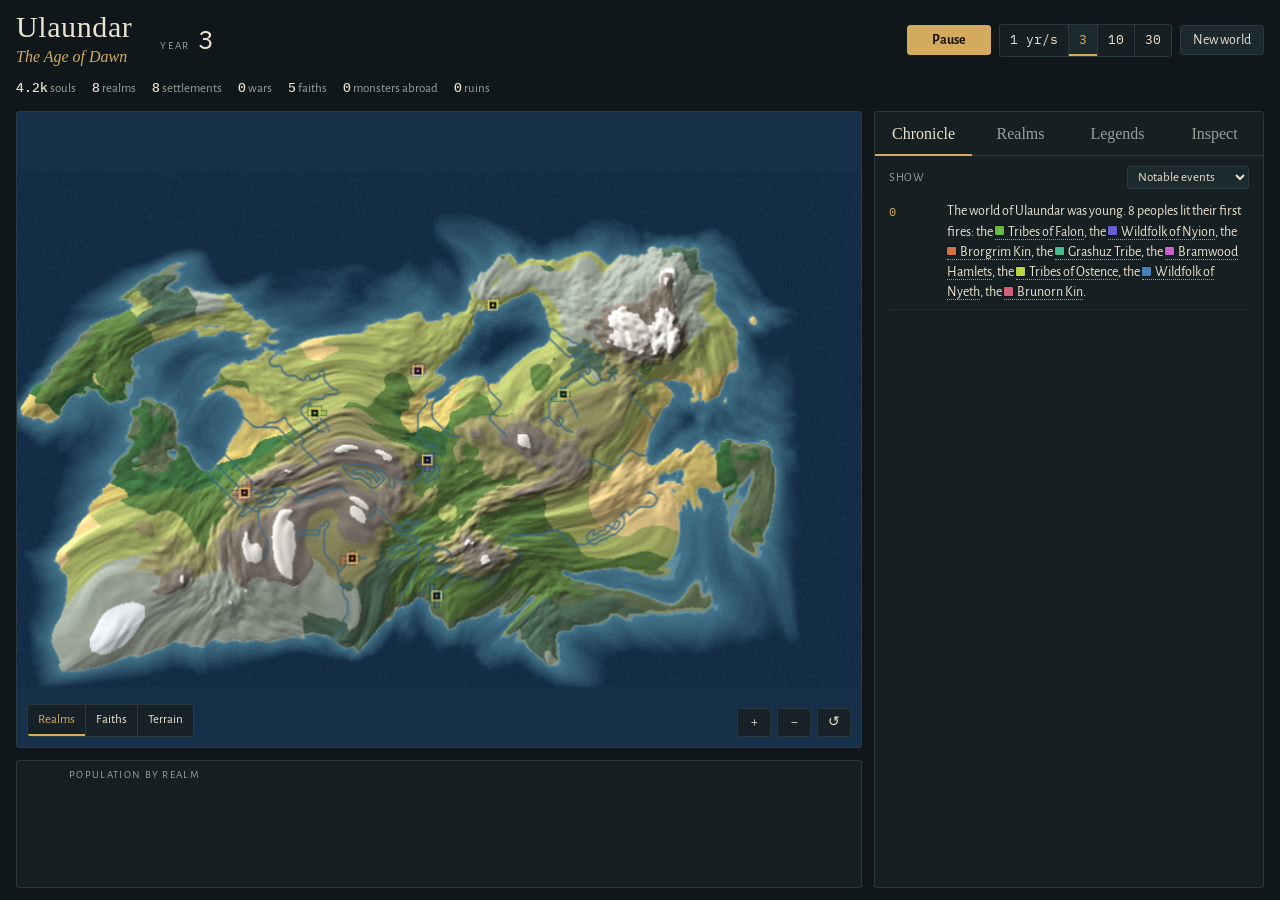
==== index.html @ 4c9cc8ce "Add The Living Atlas: a self-evolving fantasy world simulation Procedural continents with rivers and" ====
<!doctype html>
<html lang="en">
<head>
<meta charset="utf-8">
<meta name="viewport" content="width=device-width, initial-scale=1, viewport-fit=cover">
<style>body{margin:0}img{max-width:100%}</style>
</head>
<body>
<title>The Living Atlas</title>
<meta name="claude:viewport-fit-sides" content="cover">
<link rel="preconnect" href="https://fonts.googleapis.com">
<link rel="preconnect" href="https://fonts.gstatic.com" crossorigin>
<link rel="stylesheet" href="https://fonts.googleapis.com/css2?family=IM+Fell+English+SC&family=IM+Fell+English:ital@1&family=Alegreya+Sans:ital,wght@0,400;0,500;0,700;1,400&family=IBM+Plex+Mono:wght@400;500&display=swap">
<style>
/* Layout: a cartographer's night desk. The map is the table; the chronicle is the ledger beside it. */
:root{
  --bg:#10171a;
  --panel:#162023;
  --panel-2:#1c292d;
  --line:#2a3a3e;
  --fg:#ebe2cf;
  --muted:#93a19b;
  --brass:#d3aa5e;
  --brass-dim:#7d6a45;
  --blood:#d4664c;
  --sea:#17304a;
  --f-display:'IM Fell English SC','Iowan Old Style',Georgia,serif;
  --f-italic:'IM Fell English','Iowan Old Style',Georgia,serif;
  --f-body:'Alegreya Sans','Gill Sans','Trebuchet MS',sans-serif;
  --f-mono:'IBM Plex Mono',ui-monospace,Menlo,Consolas,monospace;
  color-scheme:dark;
}
html,body{height:100%}
body{background:var(--bg);color:var(--fg);font-family:var(--f-body);font-size:15px;line-height:1.45}
*{box-sizing:border-box}
[hidden]{display:none!important}
button,select{font:inherit;color:inherit}
button{cursor:pointer}
:focus-visible{outline:2px solid var(--brass);outline-offset:2px}

.app{height:100%;display:grid;grid-template-rows:auto minmax(0,1fr);gap:12px;
  padding-left:max(16px,env(safe-area-inset-left,0px));padding-right:max(16px,env(safe-area-inset-right,0px));padding-block:12px}

/* ---------- header ---------- */
.bar{display:flex;flex-wrap:wrap;align-items:center;gap:10px 28px}
.brand{display:flex;flex-direction:column;min-width:0}
.brand h1{font-family:var(--f-display);font-weight:400;font-size:30px;line-height:1;margin:0;letter-spacing:.02em;text-wrap:balance}
.era{font-family:var(--f-italic);font-style:italic;color:var(--brass);font-size:16px;margin-top:3px}
.clock{display:flex;align-items:baseline;gap:8px}
.clock .lbl{font-size:11px;letter-spacing:.14em;text-transform:uppercase;color:var(--muted)}
.clock .yr{font-family:var(--f-mono);font-size:26px;font-variant-numeric:tabular-nums;min-width:4.5ch}
.controls{display:flex;flex-wrap:wrap;align-items:center;gap:8px;margin-left:auto}
.btn{background:var(--panel-2);border:1px solid var(--line);border-radius:3px;padding:6px 12px;font-size:14px;line-height:1.2}
.btn:hover{border-color:var(--brass-dim)}
.btn.primary{background:var(--brass);color:#1b1408;border-color:var(--brass);font-weight:700;min-width:84px}
.btn.primary:hover{filter:brightness(1.08)}
.btn.warn{border-color:var(--blood);color:var(--blood)}
.seg{display:inline-flex;border:1px solid var(--line);border-radius:3px;overflow:hidden}
.seg button{background:var(--panel);border:0;border-right:1px solid var(--line);padding:6px 10px;font-family:var(--f-mono);font-size:13px}
.seg button:last-child{border-right:0}
.seg button[aria-pressed="true"]{background:var(--panel-2);color:var(--brass);box-shadow:inset 0 -2px 0 var(--brass)}
.stats{display:flex;flex-wrap:wrap;gap:4px 16px;font-size:13px;color:var(--muted);width:100%}
.stats b{color:var(--fg);font-weight:500;font-family:var(--f-mono);font-size:12.5px}

/* ---------- stage ---------- */
.stage{display:grid;grid-template-columns:minmax(0,1fr) 390px;gap:12px;min-height:0}
.mapcol{display:grid;grid-template-rows:minmax(0,1fr) 128px;gap:12px;min-height:0;min-width:0}
.mapwrap{position:relative;border:1px solid var(--line);border-radius:3px;overflow:hidden;background:var(--sea);min-height:0}
#map{position:absolute;inset:0;width:100%;height:100%;display:block;cursor:grab;touch-action:none}
#map.dragging{cursor:grabbing}
.overlay{position:absolute;display:flex;gap:6px;align-items:center}
.ov-mode{left:10px;bottom:10px}
.ov-zoom{right:10px;bottom:10px}
.ov-zoom .btn{width:34px;padding:5px 0;text-align:center;background:rgba(22,32,35,.88)}
.ov-mode .seg{background:rgba(22,32,35,.88)}
.ov-mode .seg button{font-family:var(--f-body);font-size:13px;background:transparent}
.tip{position:absolute;pointer-events:none;background:rgba(16,23,26,.94);border:1px solid var(--line);border-radius:3px;padding:6px 9px;font-size:13px;max-width:240px;line-height:1.35;z-index:3}
.tip .k{color:var(--muted)}
.loading{position:absolute;inset:0;display:grid;place-items:center;font-family:var(--f-italic);font-style:italic;font-size:20px;color:var(--brass);background:var(--sea)}
.banner{position:absolute;left:50%;top:14px;transform:translateX(-50%);width:min(560px,calc(100% - 28px));background:rgba(16,23,26,.96);border:1px solid var(--brass-dim);border-radius:3px;padding:14px 16px;z-index:4;box-shadow:0 10px 30px rgba(0,0,0,.45)}
.banner h3{margin:0 0 6px;font-family:var(--f-display);font-weight:400;font-size:20px;color:var(--brass)}
.banner ul{margin:6px 0 10px;padding-left:18px;font-size:14px}
.banner li{margin:3px 0}

.chartwrap{position:relative;border:1px solid var(--line);border-radius:3px;background:var(--panel);min-width:0}
#chart{position:absolute;inset:0;width:100%;height:100%;display:block}
.chart-cap{position:absolute;left:52px;top:6px;font-size:11px;letter-spacing:.12em;text-transform:uppercase;color:var(--muted);pointer-events:none}
.chart-tip{position:absolute;top:22px;pointer-events:none;background:rgba(16,23,26,.94);border:1px solid var(--line);padding:5px 8px;font-size:12px;border-radius:3px;white-space:nowrap}

/* ---------- side ---------- */
.side{display:flex;flex-direction:column;min-height:0;min-width:0;border:1px solid var(--line);border-radius:3px;background:var(--panel)}
.tabs{display:flex;border-bottom:1px solid var(--line)}
.tabs button{flex:1;background:none;border:0;padding:10px 6px 9px;font-family:var(--f-display);font-size:16px;color:var(--muted);border-bottom:2px solid transparent;margin-bottom:-1px}
.tabs button[aria-selected="true"]{color:var(--fg);border-bottom-color:var(--brass)}
.tabs button:hover{color:var(--fg)}
.pane{flex:1;overflow:auto;min-height:0;padding:10px 14px 16px}
.pane-head{display:flex;justify-content:space-between;align-items:center;gap:8px;margin-bottom:6px}
.pane-head label{font-size:12px;color:var(--muted);letter-spacing:.06em;text-transform:uppercase}
.pane-head select{background:var(--panel-2);border:1px solid var(--line);border-radius:3px;padding:3px 6px;font-size:13px}

.log{list-style:none;margin:0;padding:0}
.log li{display:grid;grid-template-columns:3.6em minmax(0,1fr);gap:8px;padding:6px 0;border-bottom:1px solid rgba(42,58,62,.6);font-size:14px}
.log li .y{font-family:var(--f-mono);font-size:12px;color:var(--muted);padding-top:2px;font-variant-numeric:tabular-nums}
.log li.i0{color:var(--muted);font-size:13px}
.log li.i2 .t{color:var(--fg)}
.log li.i2 .y{color:var(--brass)}
.log li.i3{display:block;border-bottom:0;padding:14px 0 6px;text-align:center}
.log li.i3 .y{display:block;color:var(--brass);font-size:11px}
.log li.i3 .t{font-family:var(--f-display);font-size:19px;color:var(--brass)}
.log li.fresh{animation:fresh 1.6s ease-out}
@keyframes fresh{from{background:rgba(211,170,94,.16)}to{background:transparent}}
.ref{color:inherit;text-decoration:none;border-bottom:1px dotted var(--muted);cursor:pointer}
.ref:hover{color:var(--brass);border-bottom-color:var(--brass)}
.ref.r::before{content:"";display:inline-block;width:.62em;height:.62em;border-radius:1px;background:var(--c);margin-right:.3em;vertical-align:.04em;box-shadow:0 0 0 1px rgba(0,0,0,.35)}
.ref.b{color:#f08a68}
.hero{font-style:italic;color:var(--brass)}

.realm-row{display:grid;grid-template-columns:12px minmax(0,1fr) auto;gap:10px;align-items:center;padding:8px 6px;border-bottom:1px solid rgba(42,58,62,.6);cursor:pointer;border-radius:2px}
.realm-row:hover{background:var(--panel-2)}
.sw{width:12px;height:12px;border-radius:2px;background:var(--c);box-shadow:0 0 0 1px rgba(0,0,0,.4)}
.realm-row .nm{font-weight:500;overflow:hidden;text-overflow:ellipsis;white-space:nowrap}
.realm-row .sub{font-size:12.5px;color:var(--muted);overflow:hidden;text-overflow:ellipsis;white-space:nowrap}
.realm-row .num{text-align:right;font-family:var(--f-mono);font-size:12.5px;font-variant-numeric:tabular-nums}
.realm-row .num small{display:block;color:var(--muted);font-size:11px}
.chip{display:inline-block;font-size:11px;letter-spacing:.06em;text-transform:uppercase;padding:1px 6px;border-radius:2px;border:1px solid currentColor;margin-left:6px;vertical-align:1px}
.chip.war{color:var(--blood)}
.chip.gold{color:var(--brass)}
details.fallen{margin-top:14px}
details.fallen summary{cursor:pointer;color:var(--muted);font-size:13px;letter-spacing:.06em;text-transform:uppercase;padding:4px 0}
.fallen .realm-row{opacity:.7}

.detail h2{font-family:var(--f-display);font-weight:400;font-size:24px;line-height:1.1;margin:4px 0 2px;text-wrap:balance;display:flex;gap:10px;align-items:center}
.detail h2 .sw{width:16px;height:16px;flex:none}
.detail .kicker{color:var(--muted);font-size:13.5px;margin-bottom:12px}
.detail h4{font-size:11.5px;letter-spacing:.14em;text-transform:uppercase;color:var(--muted);font-weight:500;margin:16px 0 6px}
.kv{display:grid;grid-template-columns:repeat(2,minmax(0,1fr));gap:8px 14px}
.kv div{min-width:0}
.kv .k{font-size:11.5px;color:var(--muted);letter-spacing:.06em;text-transform:uppercase}
.kv .v{font-family:var(--f-mono);font-size:14px;font-variant-numeric:tabular-nums;overflow-wrap:anywhere}
.meter{height:5px;background:var(--panel-2);border-radius:2px;margin-top:4px;overflow:hidden}
.meter i{display:block;height:100%;background:var(--brass)}
.ruler{background:var(--panel-2);border:1px solid var(--line);border-radius:3px;padding:9px 11px;font-size:14px}
.ruler .nm{font-family:var(--f-display);font-size:17px}
.trait{display:inline-block;font-size:12px;padding:0 6px;border:1px solid var(--line);border-radius:2px;margin:4px 4px 0 0;color:var(--muted)}
.mini{list-style:none;margin:0;padding:0;font-size:14px}
.mini li{display:flex;justify-content:space-between;gap:10px;padding:3px 0;border-bottom:1px dashed rgba(42,58,62,.7)}
.mini li span:last-child{font-family:var(--f-mono);font-size:12.5px;color:var(--muted);white-space:nowrap}
.rel{display:inline-block;width:56px;height:6px;background:var(--panel-2);border-radius:2px;position:relative;vertical-align:middle;margin-left:6px}
.rel i{position:absolute;top:0;bottom:0;left:50%}
.empty{color:var(--muted);font-size:14px;padding:16px 4px;line-height:1.5}
.close{float:right;margin-top:6px}

@media (max-width:920px){
  html,body{height:auto}
  .app{height:auto}
  .stage{grid-template-columns:minmax(0,1fr)}
  .mapcol{grid-template-rows:auto 112px}
  .mapwrap{aspect-ratio:180/112;height:auto}
  .side{height:70vh}
  .controls{margin-left:0}
  .brand h1{font-size:25px}
}
@media (prefers-reduced-motion:reduce){.log li.fresh{animation:none}}
</style>

<div class="app">
  <header class="bar">
    <div class="brand">
      <h1 id="worldName">The Living Atlas</h1>
      <div class="era" id="eraName">&nbsp;</div>
    </div>
    <div class="clock"><span class="lbl">Year</span><span class="yr" id="year">0</span></div>
    <div class="controls">
      <button class="btn primary" id="playBtn" type="button">Pause</button>
      <div class="seg" role="group" aria-label="Years per second" id="speedSeg">
        <button type="button" data-s="1" aria-pressed="false">1 yr/s</button>
        <button type="button" data-s="3" aria-pressed="true">3</button>
        <button type="button" data-s="10" aria-pressed="false">10</button>
        <button type="button" data-s="30" aria-pressed="false">30</button>
      </div>
      <button class="btn" id="newBtn" type="button">New world</button>
    </div>
    <div class="stats" id="stats"></div>
  </header>

  <main class="stage">
    <div class="mapcol">
      <section class="mapwrap" id="mapwrap" aria-label="World map">
        <canvas id="map"></canvas>
        <div class="tip" id="tip" hidden></div>
        <div class="overlay ov-mode">
          <div class="seg" role="group" aria-label="Map mode" id="modeSeg">
            <button type="button" data-m="realms" aria-pressed="true">Realms</button>
            <button type="button" data-m="faith" aria-pressed="false">Faiths</button>
            <button type="button" data-m="terrain" aria-pressed="false">Terrain</button>
          </div>
        </div>
        <div class="overlay ov-zoom">
          <button class="btn" type="button" id="zin" aria-label="Zoom in">+</button>
          <button class="btn" type="button" id="zout" aria-label="Zoom out">&minus;</button>
          <button class="btn" type="button" id="zreset" aria-label="Fit map">&#8634;</button>
        </div>
        <div class="banner" id="banner" hidden></div>
        <div class="loading" id="loading">Raising mountains&hellip;</div>
      </section>
      <section class="chartwrap" aria-label="Population by realm over time">
        <canvas id="chart"></canvas>
        <div class="chart-cap">Population by realm</div>
        <div class="chart-tip" id="chartTip" hidden></div>
      </section>
    </div>

    <aside class="side">
      <div class="tabs" role="tablist">
        <button type="button" role="tab" id="tab-chronicle" aria-selected="true" data-tab="chronicle">Chronicle</button>
        <button type="button" role="tab" id="tab-realms" aria-selected="false" data-tab="realms">Realms</button>
        <button type="button" role="tab" id="tab-legends" aria-selected="false" data-tab="legends">Legends</button>
        <button type="button" role="tab" id="tab-inspect" aria-selected="false" data-tab="inspect">Inspect</button>
      </div>
      <div class="pane" id="pane-chronicle" role="tabpanel">
        <div class="pane-head">
          <label for="logFilter">Show</label>
          <select id="logFilter">
            <option value="0">Everything</option>
            <option value="1" selected>Notable events</option>
            <option value="2">Only great events</option>
          </select>
        </div>
        <ul class="log" id="log"></ul>
      </div>
      <div class="pane" id="pane-realms" role="tabpanel" hidden></div>
      <div class="pane" id="pane-legends" role="tabpanel" hidden><ul class="log" id="legends"></ul></div>
      <div class="pane detail" id="pane-inspect" role="tabpanel" hidden></div>
    </aside>
  </main>
</div>

<script>
'use strict';
/* =====================================================================
   THE LIVING ATLAS — a self-running fantasy world
   ===================================================================== */
const W=180,H=110,N=W*H,K=4,PW=W*K,PH=H*K;
const SAVE_KEY='living-atlas-v1';
const $=s=>document.querySelector(s);
const clamp=(v,a,b)=>v<a?a:v>b?b:v;
const lerp=(a,b,t)=>a+(b-a)*t;
const cap1=s=>s.charAt(0).toUpperCase()+s.slice(1).toLowerCase();
const d2=(ax,ay,bx,by)=>{const dx=ax-bx,dy=ay-by;return dx*dx+dy*dy};
function roman(n){const m=[[10,'X'],[9,'IX'],[5,'V'],[4,'IV'],[1,'I']];let s='';for(const[v,r]of m)while(n>=v){s+=r;n-=v}return s}
function fmt(n){n=Math.round(n);if(n>=1e6)return(n/1e6).toFixed(n>=1e7?0:1)+'M';if(n>=1e4)return Math.round(n/1e3)+'k';if(n>=1e3)return(n/1e3).toFixed(1)+'k';return String(n)}
function fmtDead(n){n=Math.round(n);if(n<1000)return n.toLocaleString('en-US');return(Math.round(n/100)*100).toLocaleString('en-US')}
const ORD=['','First','Second','Third','Fourth','Fifth','Sixth','Seventh','Eighth','Ninth','Tenth'];

/* ---------- randomness ---------- */
let S=null, G=null;            // S: saved world state, G: terrain derived from seed
const X={};                     // per-year derived caches (never saved)
function rand(){let a=S.rng=(S.rng+0x6D2B79F5)|0;let t=Math.imul(a^a>>>15,1|a);t=t+Math.imul(t^t>>>7,61|t)^t;return((t^t>>>14)>>>0)/4294967296}
const ri=(a,b)=>a+Math.floor(rand()*(b-a+1));
const pick=a=>a[Math.floor(rand()*a.length)];
const chance=p=>rand()<p;
function wpick(arr,f){let t=0;for(const a of arr)t+=Math.max(0,f(a));if(t<=0)return arr[0];let r=rand()*t;for(const a of arr){r-=Math.max(0,f(a));if(r<=0)return a}return arr[arr.length-1]}
function shuffle(a){for(let i=a.length-1;i>0;i--){const j=Math.floor(rand()*(i+1));[a[i],a[j]]=[a[j],a[i]]}return a}
function mulberry(a){return function(){a|=0;a=a+0x6D2B79F5|0;let t=Math.imul(a^a>>>15,1|a);t=t+Math.imul(t^t>>>7,61|t)^t;return((t^t>>>14)>>>0)/4294967296}}

/* ---------- noise ---------- */
function hash2(x,y,s){let h=(Math.imul(x|0,374761393)+Math.imul(y|0,668265263)+Math.imul(s|0,982451653))|0;h=Math.imul(h^(h>>>13),1274126177);h^=h>>>16;return(h>>>0)/4294967296}
function vnoise(x,y,s){const xi=Math.floor(x),yi=Math.floor(y),xf=x-xi,yf=y-yi;const u=xf*xf*(3-2*xf),v=yf*yf*(3-2*yf);
  const a=hash2(xi,yi,s),b=hash2(xi+1,yi,s),c=hash2(xi,yi+1,s),d=hash2(xi+1,yi+1,s);return a+(b-a)*u+(c-a)*v+(a-b-c+d)*u*v}
function fbm(x,y,s,oct){let sum=0,amp=.5,f=1,norm=0;for(let i=0;i<oct;i++){sum+=amp*vnoise(x*f,y*f,s+i*101);norm+=amp;amp*=.5;f*=2.03}return sum/norm}

/* ---------- biomes ---------- */
const B={DEEP:0,SEA:1,PLAINS:2,FOREST:3,JUNGLE:4,DESERT:5,SAVANNA:6,TUNDRA:7,SNOW:8,SWAMP:9,HILLS:10,MOUNTAIN:11,PEAK:12,TAIGA:13};
const BIOME=[
  {n:'Deep ocean',c:[29,59,85],f:0},{n:'Coastal sea',c:[47,92,120],f:0},
  {n:'Grassland',c:[151,160,92],f:1},{n:'Forest',c:[84,114,60],f:.7},{n:'Jungle',c:[56,100,58],f:.6},
  {n:'Desert',c:[208,182,124],f:.12},{n:'Savanna',c:[182,165,96],f:.6},{n:'Tundra',c:[146,154,142],f:.22},
  {n:'Glacier',c:[226,230,232],f:0},{n:'Marsh',c:[88,104,76],f:.35},{n:'Hills',c:[136,132,90],f:.5},
  {n:'Mountains',c:[120,111,101],f:.18},{n:'High peaks',c:[212,208,202],f:0},{n:'Taiga',c:[74,100,82],f:.38},
];
const isLand=b=>b>1;

/* ---------- peoples ---------- */
//              DEEP SEA PLN FOR JUN DES SAV TUN SNW SWP HIL MTN PEK TAI
const RACES={
  human:   {n:'Human',   pl:'humans',   habit:[0,0,1,.6,.35,.25,.75,.2,0,.3,.6,.15,0,.4],  grow:1,   expand:1,   aggr:.5,  martial:1,   life:1,   weapon:'the sword'},
  elf:     {n:'Elven',   pl:'elves',    habit:[0,0,.45,1,.9,.05,.35,.1,0,.4,.35,.1,0,.7], grow:.72, expand:.8,  aggr:.3,  martial:1.3, life:4,   weapon:'the bow'},
  dwarf:   {n:'Dwarven', pl:'dwarves',  habit:[0,0,.3,.3,.1,.15,.2,.35,.05,.1,1,.9,.2,.4],grow:.82, expand:.7,  aggr:.35, martial:1.4, life:2.2, weapon:'the axe'},
  orc:     {n:'Orcish',  pl:'orcs',     habit:[0,0,.85,.4,.3,.7,.8,.5,.05,.5,.6,.35,0,.4], grow:1.1, expand:1.2, aggr:.85, martial:1.25,life:.85, weapon:'the cleaver'},
  halfling:{n:'Halfling',pl:'halflings',habit:[0,0,1,.55,.2,.1,.5,.15,0,.25,.8,.05,0,.2],  grow:1.15,expand:.9,  aggr:.12, martial:.6,  life:1.3, weapon:'a borrowed sword'},
};
const RK=Object.keys(RACES);
const ENMITY={'elf|orc':-35,'dwarf|orc':-35,'dwarf|elf':-12,'human|orc':-15,'halfling|orc':-20,'halfling|human':10,'dwarf|human':5,'elf|halfling':8};
const NM={
  human:{ps:['Al','Bran','Cor','Dun','Ed','Fal','Gar','Hal','Ost','Mer','Ral','Tor','Wes','Ash','Ber','Card','Lin','Mar','Sel','Ver','Rot','Sten','Kel','Ald','Bel','Hen','Wyn','Thorn','Ead','Grey'],
    pe:['ford','wick','ham','mere','dale','gate','holm','bury','stead','moor','haven','ton','field','crest','bridge','march','wall','cross'],
    ce:['ia','or','and','mark','eth','ara','orn','ence','ain','on'],gm:['ric','win','ald','an','old','ard','mund','bert','hal','os'],gf:['a','wyn','is','elle','ane','ith','ild','ora','enna']},
  elf:{ps:['Ae','Ith','Sil','Cal','Lir','Fae','Ny','El','Thal','Ser','Vael','Ili','Aru','Mel','Syl','Quel','Ora','Tir','Esh','Lua'],
    pe:['thil','wen','ara','lis','dor','las','ien','andel','eth','iel','ora','vyn','rith','sael'],
    ce:['ae','eth','ion','ara','essa','iel','ond'],gm:['ion','as','ir','andil','ael','orin'],gf:['iel','wen','ara','ys','ethe','aine']},
  dwarf:{ps:['Bar','Dur','Grom','Thar','Kor','Brun','Mor','Bal','Dvor','Hald','Rag','Thrum','Ost','Gund','Vorn','Bror','Hurn','Skal','Thor','Drak'],
    pe:['hold','delve','forge','deep','gard','mount','heim','anvil','rock','vault','hall','stone'],
    ce:['ak','um','ar','und','eth','grim','orn'],gm:['in','ak','ur','or','grim','ok','rek','rik','li'],gf:['a','is','hild','ra','dis','una']},
  orc:{ps:['Gor','Ugr','Mak','Zug','Kra','Ruk','Grash','Nar','Ghor','Thok','Vrak','Skar','Brug','Yaz','Durz','Mog','Lug','Rak','Ozz','Krag'],
    pe:['ash','gul','mak','rok','zar','gash','thul','dush','kar','grot','mok'],
    ce:['ash','ul','ak','oth','uz','ar'],gm:['ash','ug','ok','nak','gor','ruk','az','th'],gf:['a','ka','sha','ga','zha']},
  halfling:{ps:['Bram','Pip','Tull','Mer','Nib','Ros','Wil','Hob','Fen','Clov','Tam','Bel','Dob','Lob','Bun','Mil','Pud','Hal','Sam','Tod'],
    pe:['bottom','burrow','hollow','well','by','combe','field','brook','ley','dell','wick','green'],
    ce:['ley','ford','wood','dale','mead'],gm:['o','in','y','bert','ry','ock','wise'],gf:['a','ie','ly','sa','belle','ry']},
};
const GOV={
  human:[['Tribes of {c}','{c} Clans'],['Kingdom of {c}','Principality of {c}','Grand Duchy of {c}','Holy Realm of {c}'],['{c} Empire','Empire of {c}']],
  elf:[['{c} Circle','Wildfolk of {c}'],['Realm of {c}','{c} Concord','High Court of {c}'],['{c} Dominion','Eternal Court of {c}']],
  dwarf:[['Clan {c}','{c} Kin'],['{c} Hold','Mountain Kingdom of {c}','{c} Thanedom'],['Under-Empire of {c}','{c} High Kingdom']],
  orc:[['{c} Warband','{c} Tribe'],['{c} Horde','Khaganate of {c}','{c} Warlordship'],['Great Horde of {c}','{c} Dread Empire']],
  halfling:[['{c} Hamlets','{c} Folk'],['{c} Commonwealth','Free Fields of {c}','{c} Mootland'],['{c} Confederacy','Grand Moot of {c}']],
};
const TITLES={
  human:[['Chieftain','Chieftain'],['King','Queen'],['Emperor','Empress']],
  elf:[['Elder','Elder'],['High Lord','High Lady'],['Eternal Sovereign','Eternal Sovereign']],
  dwarf:[['Clanfather','Clanmother'],['Thane-King','Thane-Queen'],['High King','High Queen']],
  orc:[['Warchief','Warchief'],['Khan','Khatun'],['Overlord','Overlord']],
  halfling:[['Elder','Elder'],['Mayor','Mayor'],['Moot-Speaker','Moot-Speaker']],
};
const TRAITS={Wise:{st:1},Just:{st:1,ag:-.1,rel:4},Cruel:{st:-1,ag:.2,rel:-8},Ambitious:{ag:.25},Brave:{ag:.1},Craven:{ag:-.2},Pious:{pi:1},Scholar:{te:1},Mad:{st:-1.5,ag:.3},Greedy:{st:-.5},Gentle:{ag:-.25,st:.5,rel:6}};
const TRAIT_KEYS=Object.keys(TRAITS);
const TECH=['bronze tools','iron smelting','written law','steel forging','runecraft','the arcane lattice','clockwork engines','aether sails'];
const TECH_AGE=['Bronze','Iron','Law','Steel','Runes','Arcana','Clockwork','Aether'];

/* ---------- names ---------- */
function placeName(race){const n=NM[race];for(let k=0;k<8;k++){const s=cap1(pick(n.ps)+pick(n.pe)).replace(/(.)\1\1/g,'$1$1');if(!X.names||!X.names.has(s)){X.names&&X.names.add(s);return s}}return cap1(pick(n.ps)+pick(n.pe))}
function coreName(race){const n=NM[race];return cap1(pick(n.ps)+pick(n.ce))}
function given(race,f){const n=NM[race];return cap1(pick(n.ps)+pick(f?n.gf:n.gm))}
function worldName(){return pick(['Ae','Thal','Vor','Ery','Os','Mir','Kal','Ula','Ser','Ith','Bra'])+pick(['dora','ethis','anor','yssia','ia','undar','eth','aris','enmoor','oth'])}
const WAR_N=['Crowns','Ashes','the Broken Oath','Thorns','Salt','the Iron Pass','the Red Banner','Ravens','the Severed Hand','Embers','Three Rivers','the Pale Sun','Tears','Lanterns','Bells','the Long Winter','the Burning Bridges','Silver'];
const CAUSES=['a border dispute','a murdered envoy','a stolen relic','an insult to the crown','grazing rights','a broken marriage pact','old grudges','river tolls','a disputed heir','the mountain passes','a raided caravan'];
const F_A=['Burning','Silver','Drowned','Hollow','Eternal','Weeping','Golden','Nameless','Ashen','Starlit','Thousandfold','Iron','Pale','Sleeping','Seventh'];
const F_B=['Eye','Stag','King','Mother','Flame','Tree','Serpent','Moon','Wheel','Crown','Hand','Tide','Lantern','Choir','Gate'];
const F_P=['Church of the {x}','Way of the {x}','Cult of the {x}','Covenant of the {x}','Children of the {x}','Order of the {x}'];
const PL_A=['Grey','Red','Weeping','Crimson','Pale','Laughing','Withering','Blue','Black','Sleeping'];
const PL_B=['Fever','Pox','Cough','Rot','Death','Blight','Sweat','Plague'];
const WON_A=['Glass','Starfall','Golden','Ivory','Ever-Burning','Singing','Endless','Moonlit','Iron','Crystal','Hundred-Bell','Sunken'];
const WON_B=['Spire','Library','Lighthouse','Observatory','Cathedral','Colossus','Arcanum','Bridge','Gardens','Ziggurat','Hall of Ancestors','Amphitheatre'];

/* ---------- terrain ---------- */
function fields(nx,ny,seed){
  const A=W/H,X0=nx*A*2.6,Y0=ny*2.6;
  const wx=(fbm(X0*.8,Y0*.8,seed+11,3)-.5)*1.6,wy=(fbm(X0*.8+9.1,Y0*.8+3.7,seed+17,3)-.5)*1.6;
  let e=fbm(X0+wx,Y0+wy,seed,6);
  const dx=Math.abs(nx-.5)*2,dy=Math.abs(ny-.5)*2,d=Math.max(dx,dy*.95);
  e=e-Math.pow(d,5)*.45+.02*(1-d);
  return [e,fbm(X0*1.3+40,Y0*1.3+11,seed+31,4),fbm(X0*1.1+70,Y0*1.1+5,seed+47,3)];
}
function tempAt(ny,e,tn,G){return(1-Math.abs(ny-.5)*2)*.85+(tn-.5)*.6+.12-Math.max(0,e-G.sea)*1.6}
function biomeOf(e,m,t,G){
  if(e<G.sea)return e<G.sea-.05?B.DEEP:B.SEA;
  if(e>G.peak)return B.PEAK;
  if(e>G.mount)return B.MOUNTAIN;
  if(t<.1)return B.SNOW;
  if(t<.24)return B.TUNDRA;
  if(e>G.hill)return B.HILLS;
  if(t<.38)return m>.45?B.TAIGA:B.TUNDRA;
  if(m<.3)return t>.55?B.DESERT:B.PLAINS;
  if(m>.7&&e<G.sea+.035)return B.SWAMP;
  if(t>.72)return m>.58?B.JUNGLE:B.SAVANNA;
  if(m>.52)return B.FOREST;
  return B.PLAINS;
}
function genTerrain(seed){
  const elev=new Float32Array(N),mo=new Float32Array(N),tn=new Float32Array(N);
  for(let y=0;y<H;y++)for(let x=0;x<W;x++){const f=fields((x+.5)/W,(y+.5)/H,seed),i=y*W+x;elev[i]=f[0];mo[i]=f[1];tn[i]=f[2]}
  const sorted=Float32Array.from(elev).sort();const si=Math.floor(N*.55);
  const land=sorted.subarray(si);
  const g={seed,sea:sorted[si],hill:land[Math.floor(land.length*.72)],mount:land[Math.floor(land.length*.88)],peak:land[Math.floor(land.length*.975)],
    mMin:1,mMax:0,elev,biome:new Uint8Array(N),fert:new Float32Array(N),river:new Uint8Array(N),coast:new Uint8Array(N),best:new Float32Array(N),nearMtn:new Uint8Array(N),land:0,rivers:[]};
  for(let i=0;i<N;i++){if(mo[i]<g.mMin)g.mMin=mo[i];if(mo[i]>g.mMax)g.mMax=mo[i]}
  const nm=m=>clamp((m-g.mMin)/(g.mMax-g.mMin),0,1);
  for(let y=0;y<H;y++)for(let x=0;x<W;x++){const i=y*W+x;g.biome[i]=biomeOf(elev[i],nm(mo[i]),tempAt((y+.5)/H,elev[i],tn[i],g),g)}
  // rivers
  const lr=mulberry(seed^0x2545F491);
  const src=[];for(let i=0;i<N;i++){const b=g.biome[i];if((b===B.HILLS||b===B.MOUNTAIN)&&nm(mo[i])>.42)src.push(i)}
  for(let i=src.length-1;i>0;i--){const j=Math.floor(lr()*(i+1));[src[i],src[j]]=[src[j],src[i]]}
  let landN=0;for(let i=0;i<N;i++)if(isLand(g.biome[i]))landN++;g.land=landN;
  const want=Math.round(landN/320);
  for(const s of src){
    if(g.rivers.length>=want)break;if(g.river[s])continue;
    const path=[s],seen=new Set([s]);let cur=s,ok=false;
    for(let step=0;step<260;step++){
      const cx=cur%W,cy=(cur/W)|0;let best=-1,be=1e9;
      for(let dy=-1;dy<=1;dy++)for(let dx=-1;dx<=1;dx++){if(!dx&&!dy)continue;const x=cx+dx,y=cy+dy;if(x<0||y<0||x>=W||y>=H)continue;const j=y*W+x;if(seen.has(j))continue;const e=elev[j]+(dx&&dy?.002:0);if(e<be){be=e;best=j}}
      if(best<0||be>elev[cur]+.015)break;
      path.push(best);seen.add(best);
      if(!isLand(g.biome[best])||g.river[best]){ok=true;break}
      cur=best;
    }
    if(ok&&path.length>=6){for(const c of path)if(isLand(g.biome[c]))g.river[c]=1;g.rivers.push(path)}
  }
  for(let y=0;y<H;y++)for(let x=0;x<W;x++){const i=y*W+x,b=g.biome[i];if(!isLand(b))continue;
    let co=0,mt=0;for(let dy=-2;dy<=2;dy++)for(let dx=-2;dx<=2;dx++){const xx=x+dx,yy=y+dy;if(xx<0||yy<0||xx>=W||yy>=H)continue;const bb=g.biome[yy*W+xx];if(Math.abs(dx)+Math.abs(dy)===1&&!isLand(bb))co=1;if(bb===B.MOUNTAIN||bb===B.PEAK)mt=1}
    g.coast[i]=co;g.nearMtn[i]=mt;g.fert[i]=BIOME[b].f+(g.river[i]?.35:0)+(co?.15:0);
    let bh=0;for(const r of RK)bh=Math.max(bh,RACES[r].habit[b]);g.best[i]=bh;
  }
  // painted terrain
  const cvs=document.createElement('canvas');cvs.width=PW;cvs.height=PH;const c2=cvs.getContext('2d');
  const img=c2.createImageData(PW,PH),d=img.data,Ep=new Float32Array(PW*PH),Bp=new Uint8Array(PW*PH);
  for(let py=0;py<PH;py++)for(let px=0;px<PW;px++){const ny=(py+.5)/PH,f=fields((px+.5)/PW,ny,seed),i=py*PW+px;Ep[i]=f[0];Bp[i]=biomeOf(f[0],nm(f[1]),tempAt(ny,f[0],f[2],g),g)}
  for(let py=0;py<PH;py++)for(let px=0;px<PW;px++){
    const i=py*PW+px,b=Bp[i],e=Ep[i];let r,gg,bl;
    if(b<=1){const t=clamp((g.sea-e)/.13,0,1);r=lerp(70,20,t);gg=lerp(118,46,t);bl=lerp(140,72,t);if(g.sea-e<.005){r+=26;gg+=26;bl+=22}}
    else{const c=BIOME[b].c;r=c[0];gg=c[1];bl=c[2];
      const en=px>0&&py>0?Ep[i-PW-1]:e;const sh=clamp((e-en)*30,-.38,.38)*(b>=10&&b<=12?1.6:1);const m=1+sh;r*=m;gg*=m;bl*=m;
      if(e-g.sea<.004){r=lerp(r,206,.45);gg=lerp(gg,190,.45);bl=lerp(bl,146,.45)}}
    const gr=(hash2(px,py,seed+7)-.5)*9;
    d[i*4]=clamp(r+gr,0,255);d[i*4+1]=clamp(gg+gr,0,255);d[i*4+2]=clamp(bl+gr,0,255);d[i*4+3]=255;
  }
  c2.putImageData(img,0,0);
  c2.save();c2.scale(K,K);c2.lineCap='round';c2.lineJoin='round';
  for(const p of g.rivers){
    c2.beginPath();const pt=j=>[(j%W)+.5,((j/W)|0)+.5];let [x0,y0]=pt(p[0]);c2.moveTo(x0,y0);
    for(let k=1;k<p.length-1;k++){const[a,b]=pt(p[k]),[c,dd]=pt(p[k+1]);c2.quadraticCurveTo(a,b,(a+c)/2,(b+dd)/2)}
    const[lx,ly]=pt(p[p.length-1]);c2.lineTo(lx,ly);
    c2.strokeStyle='rgba(58,104,134,.95)';c2.lineWidth=.32;c2.stroke();
  }
  c2.restore();
  g.canvas=cvs;
  return g;
}

/* ---------- references for the chronicle ---------- */
const art=n=>n.startsWith('Clan ')?'':'the ';
const rn=r=>art(r.name)+`<a class="ref r" data-ref="r${r.id}" style="--c:${r.color}">${r.name}</a>`;
const rnB=r=>`<a class="ref r" data-ref="r${r.id}" style="--c:${r.color}">${r.name}</a>`;
const rnOld=(r,name)=>art(name)+`<a class="ref r" data-ref="r${r.id}" style="--c:${r.color}">${name}</a>`;
const sn=s=>`<a class="ref s" data-ref="s${s.id}">${s.name}</a>`;
const bn=b=>`<a class="ref b" data-ref="b${b.id}">${b.name}</a>`;
const hn=h=>`<span class="hero">${h.name}${h.ep?' '+h.ep:''}</span>`;
let fresh=[]; const fx=[];
function log(imp,text,refs,x,y){
  if(text.startsWith('the '))text='T'+text.slice(1);
  const e={y:S.year,t:text,i:imp,r:(refs||[]).filter(Boolean)};
  S.log.push(e);if(S.log.length>700)S.log.splice(0,S.log.length-700);
  if(imp>=2){S.legends.push(e);if(S.legends.length>320)S.legends.splice(0,S.legends.length-320)}
  fresh.push(e);
  if(x!=null&&!X.silent)fx.push({x,y,t:performance.now(),c:imp>=2?'#f1c060':'#f4ecd8'});
}

/* ---------- realms, rulers, settlements ---------- */
function realmColor(id){const h=(id*137.508+S.seed%360)%360,s=48+(id*7%3)*8,l=50+(id*11%3)*5;return{css:`hsl(${h.toFixed(1)} ${s}% ${l}%)`,rgb:hsl2rgb(h,s/100,l/100)}}
function hsl2rgb(h,s,l){const k=n=>(n+h/30)%12,a=s*Math.min(l,1-l),f=n=>l-a*Math.max(-1,Math.min(k(n)-3,9-k(n),1));return[Math.round(f(0)*255),Math.round(f(8)*255),Math.round(f(4)*255)]}
function realmName(r){return r.custom||GOV[r.race][r.tier][r.tmpl%GOV[r.race][r.tier].length].replace('{c}',r.core)}
function makeRealm(race,o={}){
  const id=S.realms.length,c=realmColor(id);
  const r={id,race,core:coreName(race),tier:o.tier??0,tmpl:ri(0,9),custom:o.custom||null,color:c.css,rgb:c.rgb,founded:S.year,alive:true,cap:-1,
    dynasty:placeName(race),tech:o.tech??0,stab:60,faith:o.faith??S.raceFaith[race],golden:0,regnal:{},parent:o.parent??null,fell:null,peak:0,ruler:null};
  r.name=realmName(r);r.ruler=newRuler(r);S.realms.push(r);return r;
}
function newRuler(r,o={}){
  const f=o.f??chance(.4),name=o.name||given(r.race,f),n=(r.regnal[name]||0)+1;r.regnal[name]=n;
  const traits=o.traits||[];while(traits.length<(chance(.45)?2:1)){const t=pick(TRAIT_KEYS);if(!traits.includes(t))traits.push(t)}
  return{name,n,f,born:S.year-Math.round(ri(16,36)*RACES[r.race].life),crowned:S.year,traits,dyn:r.dynasty};
}
const title=r=>TITLES[r.race][r.tier][r.ruler.f?1:0];
const rulerStr=(r,ru=r.ruler)=>`${TITLES[r.race][r.tier][ru.f?1:0]} ${ru.name}${ru.n>1?' '+roman(ru.n):''}`;
const hasT=(r,t)=>r.ruler.traits.includes(t);
const kind=p=>p<400?'Hamlet':p<1500?'Village':p<6000?'Town':p<20000?'City':'Great city';
function addSettlement(r,cell,pop){
  const s={id:S.nid++,name:placeName(r.race),x:cell%W,y:(cell/W)|0,cell,realm:r.id,pop,founded:S.year,w:[]};
  S.sets.push(s);S.owner[cell]=r.id;
  for(const[dx,dy]of[[1,0],[-1,0],[0,1],[0,-1]]){const x=s.x+dx,y=s.y+dy;if(x<0||y<0||x>=W||y>=H)continue;const j=y*W+x;if(S.owner[j]<0&&isLand(G.biome[j]))S.owner[j]=r.id}
  return s;
}
const setsOf=id=>X.sets[id]||[];
function agg(){
  const n=S.realms.length,sets=[],pop=new Float64Array(n),at=new Map();
  for(let k=0;k<n;k++)sets.push([]);
  for(const s of S.sets){sets[s.realm].push(s);pop[s.realm]+=s.pop;at.set(s.cell,s)}
  X.sets=sets;X.pop=pop;X.at=at;X.atWar=new Set();for(const w of S.wars){X.atWar.add(w.a);X.atWar.add(w.b)}
}
const bkey=(a,b)=>a<b?a*4096+b:b*4096+a;
const rkey=(a,b)=>a<b?a+'-'+b:b+'-'+a;
function computeBorders(){
  const n=S.realms.length,cells=new Int32Array(n),sx=new Float64Array(n),sy=new Float64Array(n),border=new Map(),free=[],byR=[];
  for(let k=0;k<n;k++)byR.push([]);
  const o=S.owner,bi=G.biome;
  for(let y=0;y<H;y++)for(let x=0;x<W;x++){const i=y*W+x,a=o[i];
    if(a>=0){cells[a]++;sx[a]+=x;sy[a]+=y;byR[a].push(i)}else if(isLand(bi[i])&&G.best[i]>=.5)free.push(i);
    if(x<W-1){const b=o[i+1];if(a!==b&&a>=0&&b>=0){const k=bkey(a,b);border.set(k,(border.get(k)||0)+1)}}
    if(y<H-1){const b=o[i+W];if(a!==b&&a>=0&&b>=0){const k=bkey(a,b);border.set(k,(border.get(k)||0)+1)}}
  }
  X.cells=cells;X.sx=sx;X.sy=sy;X.border=border;X.free=free;X.byR=byR;
}
function power(r){return(X.pop[r.id]||0)/100*RACES[r.race].martial*(1+r.tech*.08)*(.6+r.stab/250)*(hasT(r,'Brave')?1.1:1)}
function aggr(r){let a=RACES[r.race].aggr;for(const t of r.ruler.traits)a+=TRAITS[t].ag||0;return clamp(a,.02,1.2)}
function near(x,y){
  let best=null,bd=1e9;for(const s of S.sets){const d=d2(s.x,s.y,x,y);if(d<bd){bd=d;best=s}}
  if(best&&bd<=100)return`near ${sn(best)}`;
  const v=y<H*.33?'north':y>H*.66?'south':'',h=x<W*.33?'west':x>W*.66?'east':'';
  return v||h?`in the wild ${v&&h?v+'-'+h:v||h}`:'in the wild heartlands';
}
function findWar(a,b){return S.wars.find(w=>(w.a===a&&w.b===b)||(w.a===b&&w.b===a))}

/* =====================================================================
   SIMULATION — one call is one year
   ===================================================================== */
function stepYear(){
  S.year++;
  agg();computeBorders();
  growSettlements();
  expandTerritory();
  if(S.year%4===0)decayTerritory();
  foundSettlements();
  agg();diplomacy();
  warStep();
  agg();rulerStep();upkeep();
  agg();beastStep();heroStep();events();
  spawnPeoples();
  eraCheck();
  if(S.year%5===0)recordHist();
  dirtyPol=true;
}

function growSettlements(){
  for(const s of S.sets){
    const r=S.realms[s.realm],R=RACES[r.race];let lf=0;
    for(let dy=-2;dy<=2;dy++)for(let dx=-2;dx<=2;dx++){const x=s.x+dx,y=s.y+dy;if(x<0||y<0||x>=W||y>=H)continue;const i=y*W+x;if(S.owner[i]===s.realm||S.owner[i]<0)lf+=G.fert[i]}
    lf/=25;
    const cap=(500+lf*15000)*R.grow*(1+r.tech*.07)*(r.cap===s.id?1.45:1)*(r.golden>S.year?1.15:1)+s.w.length*2500;
    let rate=.035*(1-s.pop/cap);if(X.atWar.has(r.id))rate-=.004;
    s.pop=Math.max(25,s.pop*(1+rate+(rand()-.5)*.012));
  }
}
function buildReach(mult){
  const reach=[];for(let k=0;k<S.realms.length;k++)reach.push([]);
  for(const s of S.sets){const R=2.6+Math.sqrt(s.pop)/20;reach[s.realm].push(s.x,s.y,R*R*mult)}
  return reach;
}
function inReach(arr,x,y){for(let k=0;k<arr.length;k+=3)if(d2(arr[k],arr[k+1],x,y)<=arr[k+2])return true;return false}
const DIRS=[[1,0],[-1,0],[0,1],[0,-1]];
function expandTerritory(){
  const reach=buildReach(1),claims=[],o=S.owner;
  for(let y=0;y<H;y++)for(let x=0;x<W;x++){const i=y*W+x;if(o[i]>=0||!isLand(G.biome[i]))continue;
    const st=(rand()*4)|0;let own=-1;
    for(let k=0;k<4;k++){const[dx,dy]=DIRS[(st+k)&3],xx=x+dx,yy=y+dy;if(xx<0||yy<0||xx>=W||yy>=H)continue;const q=o[yy*W+xx];if(q>=0){own=q;break}}
    if(own<0)continue;const r=S.realms[own];
    if(!inReach(reach[own],x,y))continue;
    if(chance(.13*RACES[r.race].habit[G.biome[i]]*RACES[r.race].expand))claims.push(i,own);
  }
  for(let k=0;k<claims.length;k+=2)o[claims[k]]=claims[k+1];
}
function decayTerritory(){
  const reach=buildReach(1.8),o=S.owner;
  for(let i=0;i<N;i++){const a=o[i];if(a<0)continue;if(!S.realms[a].alive){o[i]=-1;continue}
    if(!inReach(reach[a],i%W,(i/W)|0)&&chance(.35))o[i]=-1}
}
function tooClose(x,y,m){const m2=m*m;for(const s of S.sets)if(d2(s.x,s.y,x,y)<m2)return true;return false}
function foundSettlements(){
  for(const r of S.realms){if(!r.alive)continue;
    const ss=setsOf(r.id);if(!ss.length)continue;
    const avg=X.pop[r.id]/ss.length;const p=clamp((avg-700)/5000,0,.35)*RACES[r.race].expand;
    if(!chance(p))continue;
    const cells=X.byR[r.id];if(!cells||!cells.length)continue;
    let best=-1,bs=0;
    for(let t=0;t<24;t++){const c=cells[(rand()*cells.length)|0];const x=c%W+ri(-3,3),y=((c/W)|0)+ri(-3,3);if(x<0||y<0||x>=W||y>=H)continue;
      const i=y*W+x;if(!isLand(G.biome[i]))continue;if(S.owner[i]!==r.id&&S.owner[i]!==-1)continue;
      const h=RACES[r.race].habit[G.biome[i]];if(h<.25)continue;if(tooClose(x,y,4))continue;
      const sc=G.fert[i]*h+rand()*.15;if(sc>bs){bs=sc;best=i}}
    if(best<0)continue;
    const src=ss.reduce((a,b)=>b.pop>a.pop?b:a);const moved=Math.min(src.pop*.15,ri(150,400));src.pop-=moved;
    const ns=addSettlement(r,best,moved);
    log(0,`Settlers from ${sn(src)} founded ${sn(ns)}.`,['r'+r.id,'s'+ns.id,'s'+src.id],ns.x,ns.y);
  }
}

/* ---------- diplomacy & war ---------- */
function traitRel(r){let v=0;for(const t of r.ruler.traits)v+=TRAITS[t].rel||0;if(hasT(r,'Mad'))v+=(rand()-.5)*20;return v}
function allyCount(id){let n=0;for(const k in S.allies){const[a,b]=k.split('-').map(Number);if(a===id||b===id)n++}return n}
function diplomacy(){
  for(const[k,bc]of X.border){
    const a=Math.floor(k/4096),b=k%4096,A=S.realms[a],B2=S.realms[b];if(!A.alive||!B2.alive)continue;
    const key=rkey(a,b);let rel=S.rel[key]??0;
    const target=(A.race===B2.race?15:0)+(ENMITY[A.race+'|'+B2.race]??ENMITY[B2.race+'|'+A.race]??0)+(A.faith===B2.faith?20:-12)-Math.min(30,bc*.25)+(S.allies[key]?25:0)+traitRel(A)+traitRel(B2);
    rel=clamp(rel+(target-rel)*.06+(rand()-.5)*10,-100,100);S.rel[key]=rel;
    if(findWar(a,b)||(S.truce[key]||0)>S.year)continue;
    if(!S.allies[key]&&rel>50&&chance(.025)&&allyCount(a)<3&&allyCount(b)<3){
      S.allies[key]=S.year;log(1,`${rn(A)} and ${rn(B2)} swore an alliance.`,['r'+a,'r'+b]);
    }else if(S.allies[key]&&rel<5){
      delete S.allies[key];log(1,`The alliance between ${rn(A)} and ${rn(B2)} collapsed in mutual suspicion.`,['r'+a,'r'+b]);
    }else if(!S.allies[key]&&rel<-25){
      const pa=power(A),pb=power(B2);const atkA=aggr(A)*pa>=aggr(B2)*pb;
      const att=atkA?A:B2,def=atkA?B2:A,ratio=clamp((atkA?pa:pb)/((atkA?pb:pa)+1),.3,3);
      if(chance((.006+(-rel-25)*.0009)*aggr(att)*ratio))declareWar(att,def);
    }
  }
}
function warName(att,def){
  let base=chance(.5)?`The War of ${pick(WAR_N)}`:`The ${att.core}–${def.core} War`;
  const c=S.wn[base]=(S.wn[base]||0)+1;
  if(c>1)base=base.replace('The ',`The ${ORD[c]||c+'th'} `);
  return base;
}
function declareWar(att,def,name,cause){
  const key=rkey(att.id,def.id);delete S.allies[key];
  cause=cause||(att.faith!==def.faith&&hasT(att,'Pious')?'heresy, proclaiming a holy war':pick(CAUSES));
  name=name||warName(att,def);
  S.wars.push({id:S.nid++,a:att.id,b:def.id,start:S.year,name,score:0});
  const big=setsOf(att.id).length>=3&&setsOf(def.id).length>=3;
  log(big?2:1,`${rn(att)} declared war on ${rn(def)} over ${cause}. So began ${name}.`,['r'+att.id,'r'+def.id]);
  for(const k in S.allies){const[a,b]=k.split('-').map(Number);if(a!==def.id&&b!==def.id)continue;const o=a===def.id?b:a;const O=S.realms[o];
    if(o===att.id||!O.alive||findWar(o,att.id)||!chance(.65))continue;
    S.wars.push({id:S.nid++,a:o,b:att.id,start:S.year,name,score:0});
    log(1,`${rn(O)} honoured its oath to ${rn(def)} and marched against ${rn(att)}.`,['r'+o,'r'+att.id,'r'+def.id]);
  }
}
function warStep(){
  for(const w of S.wars.slice()){
    if(!S.wars.includes(w))continue;
    const A=S.realms[w.a],B2=S.realms[w.b];if(!A.alive||!B2.alive){S.wars.splice(S.wars.indexOf(w),1);continue}
    const bc=X.border.get(bkey(w.a,w.b))||0,dur=S.year-w.start;
    if(bc>0){
      const pa=power(A)*(.5+rand()),pb=power(B2)*1.1*(.5+rand());
      const Wn=pa>pb?A:B2,L=pa>pb?B2:A,ratio=Math.max(pa,pb)/Math.max(1,Math.min(pa,pb));
      const took=flipCells(Wn,L,Math.floor(Math.min(28,(ratio-1)*7+rand()*4)));
      w.score+=(Wn===A?1:-1)*took;
      if(L.alive&&ratio>1.4&&chance(.3))siege(Wn,L);
      for(const s of S.sets){if(s.realm===L.id)s.pop*=.985;else if(s.realm===Wn.id)s.pop*=.993}
      if(L.alive&&chance(.3))battle(w,Wn,L);
    }
    if(!S.wars.includes(w))continue;
    if(chance(.025+dur*.006+(bc===0?.25:0)+(Math.abs(w.score)>60?.08:0)))makePeace(w);
  }
}
function flipCells(Wn,L,n){
  if(n<=0)return 0;const cand=[],o=S.owner;
  for(const i of X.byR[L.id]||[]){if(o[i]!==L.id)continue;const x=i%W,y=(i/W)|0;
    for(const[dx,dy]of DIRS){const xx=x+dx,yy=y+dy;if(xx<0||yy<0||xx>=W||yy>=H)continue;if(o[yy*W+xx]===Wn.id){cand.push(i);break}}}
  shuffle(cand);let took=0;
  for(const i of cand){if(took>=n||!L.alive)break;
    const s=X.at.get(i);
    if(s&&!s.dead&&s.realm===L.id){if(chance(.35))captureSettlement(s,Wn,L);else continue}
    else o[i]=Wn.id;
    took++;
  }
  return took;
}
function siege(Wn,L){
  const ss=S.sets.filter(s=>s.realm===L.id);let best=null,bd=1e9;
  for(const s of ss){for(let dy=-3;dy<=3;dy++)for(let dx=-3;dx<=3;dx++){const x=s.x+dx,y=s.y+dy;if(x<0||y<0||x>=W||y>=H)continue;if(S.owner[y*W+x]===Wn.id){const d=dx*dx+dy*dy;if(d<bd){bd=d;best=s}}}}
  if(best)captureSettlement(best,Wn,L,true);
}
function captureSettlement(s,Wn,L,siege){
  const wasCap=L.cap===s.id;
  const razeP=(Wn.race==='orc'?.3:.06)+(hasT(Wn,'Cruel')?.2:0);
  if(chance(razeP)){destroySettlement(s,`was put to the torch by ${rn(Wn)}`,[`r${Wn.id}`,`r${L.id}`]);}
  else{
    s.realm=Wn.id;s.pop*=.82;S.owner[s.cell]=Wn.id;
    for(let dy=-2;dy<=2;dy++)for(let dx=-2;dx<=2;dx++){const x=s.x+dx,y=s.y+dy;if(x<0||y<0||x>=W||y>=H)continue;const j=y*W+x;if(S.owner[j]===L.id&&!X.at.get(j))S.owner[j]=Wn.id}
    const imp=wasCap||s.pop>6000?2:1;
    log(imp,wasCap?`${sn(s)}, seat of ${rn(L)}, fell to ${rn(Wn)}${siege?' after a long siege':''}.`:`${rn(Wn)} ${siege?'besieged and took':'captured'} ${sn(s)} from ${rn(L)}.`,['r'+Wn.id,'r'+L.id,'s'+s.id],s.x,s.y);
  }
  if(wasCap)relocateCapital(L);
  if(!S.sets.some(t=>t.realm===L.id))killRealm(L,Wn);
}
function destroySettlement(s,how,refs){
  const i=S.sets.indexOf(s);if(i<0)return;S.sets.splice(i,1);s.dead=true;
  S.ruins.push({id:S.nid++,sid:s.id,name:s.name,x:s.x,y:s.y,year:S.year,founded:s.founded,w:s.w.map(w=>w.n),peak:Math.round(s.pop)});
  if(S.ruins.length>140)S.ruins.shift();
  log(s.pop>5000?2:1,`${sn(s)} ${how}. Only ruins remain.`,['s'+s.id,'r'+s.realm,...(refs||[])],s.x,s.y);
  const r=S.realms[s.realm];
  if(r.cap===s.id)relocateCapital(r);
  if(r.alive&&!S.sets.some(t=>t.realm===r.id))killRealm(r,null);
}
function relocateCapital(r){
  const ss=S.sets.filter(s=>s.realm===r.id);if(!ss.length){r.cap=-1;return}
  const c=ss.reduce((a,b)=>b.pop>a.pop?b:a);r.cap=c.id;r.stab=Math.max(0,r.stab-15);
  log(1,`${rn(r)} moved its seat to ${sn(c)}.`,['r'+r.id,'s'+c.id]);
}
function killRealm(r,by){
  if(!r.alive)return;r.alive=false;r.fell=S.year;
  for(let i=0;i<N;i++)if(S.owner[i]===r.id)S.owner[i]=-1;
  S.wars=S.wars.filter(w=>w.a!==r.id&&w.b!==r.id);
  for(const k of Object.keys(S.allies)){const[a,b]=k.split('-').map(Number);if(a===r.id||b===r.id)delete S.allies[k]}
  for(const k of Object.keys(S.rel)){const[a,b]=k.split('-').map(Number);if(a===r.id||b===r.id)delete S.rel[k]}
  const age=S.year-r.founded;
  log(age>40||r.tier>0?2:1,`${rn(r)} fell${by?' to '+rn(by):''}, ${age} years after its founding.`,['r'+r.id,by&&'r'+by.id]);
}
function makePeace(w){
  S.wars.splice(S.wars.indexOf(w),1);
  const key=rkey(w.a,w.b);S.truce[key]=S.year+ri(15,30);S.rel[key]=Math.max(S.rel[key]||0,-15);
  const A=S.realms[w.a],B2=S.realms[w.b],dur=S.year-w.start;
  const res=Math.abs(w.score)<10?'neither side could claim victory':`${rn(w.score>0?A:B2)} prevailed and kept the lands it had taken`;
  log(dur>=6||Math.abs(w.score)>40?2:1,`${w.name} ended after ${dur} year${dur===1?'':'s'}; ${res}.`,['r'+w.a,'r'+w.b]);
}
function battle(w,Wn,L){
  const wc=S.sets.find(s=>s.id===Wn.cap)||setsOf(Wn.id)[0];if(!wc)return;
  const ls=S.sets.filter(s=>s.realm===L.id);if(!ls.length)return;
  const s=ls.reduce((a,b)=>d2(b.x,b.y,wc.x,wc.y)<d2(a.x,a.y,wc.x,wc.y)?b:a);
  const place=`${s.name} ${pick(['Fields','Ford','Hill','Gate','Bridge','Marsh','Heights','Crossing'])}`;
  const dead=Math.min(X.pop[Wn.id]||0,X.pop[L.id]||0)*.012*(.5+rand());
  const h=S.heroes.find(h=>h.alive&&h.realm===Wn.id);
  let lead='';if(h&&chance(.35)){h.deeds++;lead=`, led by ${hn(h)},`}
  log(1,`At the Battle of ${place}, ${rn(Wn)}${lead} routed the host of ${rn(L)}. ${fmtDead(dead)} fell.`,['r'+Wn.id,'r'+L.id,'s'+s.id],s.x,s.y);
}

/* ---------- rulers & realm upkeep ---------- */
function deathCause(age,war){
  if(war&&chance(.4))return pick(['fell in battle','was slain leading a charge','died of wounds taken in the war']);
  if(age<38)return pick(['died of a sudden fever','was thrown from a horse','was poisoned at a feast','drowned crossing a river','died in a hunting accident']);
  return pick(['died in old age','died peacefully','died after a long illness','passed away, old and grey']);
}
function rulerStep(){
  for(const r of S.realms){if(!r.alive)continue;
    const ru=r.ruler,age=(S.year-ru.born)/RACES[r.race].life,war=X.atWar.has(r.id);
    const p=.006+(age>40?(age-40)*.0065:0)+(war?.008:0)+(hasT(r,'Mad')?.01:0);
    if(chance(p))succession(r,deathCause(age,war));
  }
}
function succession(r,cause){
  const old=r.ruler,reign=S.year-old.crowned,oldStr=rulerStr(r),ss=setsOf(r.id).length;
  const hero=S.heroes.find(h=>h.alive&&h.realm===r.id&&h.ep);
  let txt;
  if(hero&&chance(.4)){
    r.dynasty=placeName(r.race);r.ruler=newRuler(r,{name:hero.name,f:hero.f});r.ruler.born=hero.born;hero.alive=false;hero.crowned=S.year;
    txt=`The people raised the hero ${hn(hero)} to the throne as ${rulerStr(r)}, founding House ${r.dynasty}.`;
  }else if(chance(.1)){
    r.dynasty=placeName(r.race);r.ruler=newRuler(r);r.stab-=10;
    txt=`In the confusion, ${rulerStr(r)} of House ${r.dynasty} seized power.`;
  }else{
    r.ruler=newRuler(r);txt=`${rulerStr(r)} succeeded.`;
  }
  log(ss>=8||r.tier===2?1:0,`${oldStr} of ${rn(r)} ${cause} after ${reign} year${reign===1?'':'s'} of rule. ${txt}`,['r'+r.id]);
  if(ss>=8&&chance(.05+(55-r.stab)/250))civilWar(r,'succession');
}
function upkeep(){
  for(const r of S.realms){if(!r.alive)continue;
    const ss=setsOf(r.id),pop=X.pop[r.id]||0;
    let st=0;for(const t of r.ruler.traits)st+=TRAITS[t].st||0;
    const target=60+st*8-Math.max(0,ss.length-8)*1.5-(X.atWar.has(r.id)?10:0)+(r.golden>S.year?15:0);
    r.stab=clamp(r.stab+(target-r.stab)*.05+(rand()-.5)*3,0,100);
    if(r.tech<TECH.length-1&&chance(.002+Math.min(.02,pop/2e6)+(hasT(r,'Scholar')?.006:0))){
      r.tech++;log(ss.length>=2?1:0,`Scholars of ${rn(r)} mastered ${TECH[r.tech]}.`,['r'+r.id]);
    }
    if(r.tier===0&&ss.length>=3&&pop>=5000){
      const old=r.name;r.tier=1;r.custom=null;r.name=realmName(r);
      log(2,`${rnOld(r,old)} united under ${rulerStr(r)} as ${rn(r)}.`,['r'+r.id]);
    }else if(r.tier===1&&ss.length>=14&&pop>=120000&&chance(.03)){
      const old=r.name;r.tier=2;r.name=realmName(r);
      log(2,`${rulerStr(r)} was crowned in ${sn(S.sets.find(s=>s.id===r.cap)||ss[0])}, and ${rnOld(r,old)} became ${rn(r)}.`,['r'+r.id]);
    }else if(r.tier===2&&ss.length<5){
      const old=r.name;r.tier=1;r.name=realmName(r);
      log(2,`Shrunk to a handful of holdings, ${rnOld(r,old)} was an empire no more. It endured as ${rn(r)}.`,['r'+r.id]);
    }
    if(r.golden<S.year&&r.stab>78&&ss.length>=3&&chance(.012)){
      r.golden=S.year+ri(20,50);log(2,`A golden age dawned in ${rn(r)} under ${rulerStr(r)}.`,['r'+r.id]);
    }
    if(ss.length>=7&&r.stab<20&&chance(.05))civilWar(r,'revolt');
    if(pop>r.peak)r.peak=pop;
  }
}
function civilWar(r,why){
  const ss=S.sets.filter(s=>s.realm===r.id);const cap=ss.find(s=>s.id===r.cap)||ss[0];if(!cap)return;
  const cands=ss.filter(s=>s!==cap);if(cands.length<2)return;
  const seed=cands.reduce((a,b)=>d2(b.x,b.y,cap.x,cap.y)*Math.sqrt(b.pop)>d2(a.x,a.y,cap.x,cap.y)*Math.sqrt(a.pop)?b:a);
  const moved=cands.filter(s=>d2(s.x,s.y,seed.x,seed.y)<d2(s.x,s.y,cap.x,cap.y));
  const nr=makeRealm(r.race,{parent:r.id,faith:r.faith,tech:r.tech,tier:moved.length>=3?1:0,custom:moved.length<3?`Free City of ${seed.name}`:null});
  for(const s of moved)s.realm=nr.id;nr.cap=seed.id;
  const all=ss;
  for(let i=0;i<N;i++){if(S.owner[i]!==r.id)continue;const x=i%W,y=(i/W)|0;let bs=null,bd=1e9;for(const s of all){const d=d2(s.x,s.y,x,y);if(d<bd){bd=d;bs=s}}if(bs)S.owner[i]=bs.realm}
  const name=why==='succession'?`The War of the ${r.core} Succession`:`The ${seed.name} Rebellion`;
  log(2,why==='succession'?`A succession crisis tore ${rn(r)} apart. ${sn(seed)} and ${moved.length-1} other holding${moved.length===2?'':'s'} rose as ${rn(nr)}.`
    :`Revolt! Weary of ${rulerStr(r)}, ${sn(seed)} and ${moved.length-1} other holding${moved.length===2?'':'s'} broke from ${rn(r)} as ${rn(nr)}.`,['r'+r.id,'r'+nr.id,'s'+seed.id],seed.x,seed.y);
  S.wars.push({id:S.nid++,a:nr.id,b:r.id,start:S.year,name,score:0});
  r.stab=Math.min(100,r.stab+20);nr.stab=55;
}

/* ---------- monsters & heroes ---------- */
function spawnBeast(){
  const roll=rand();let kind,cell=-1,name,ruin=null;
  if(roll<.25&&S.ruins.length){kind='lich';ruin=pick(S.ruins);cell=ruin.y*W+ruin.x}
  else{kind=roll<.72?'dragon':'giant';const want=kind==='dragon'?[B.MOUNTAIN,B.PEAK]:[B.HILLS,B.MOUNTAIN];
    for(let t=0;t<300;t++){const i=(rand()*N)|0;if(want.includes(G.biome[i])){cell=i;break}}}
  if(cell<0)return;
  const x=cell%W,y=(cell/W)|0;
  if(kind==='dragon')name=cap1(pick(['Vor','Ska','Ith','Zar','Mal','Kry','Aur','Thra','Neth','Ghal','Oro','Syx'])+pick(['athax','iss','omir','yrex','ugor','andrax','esh','ion','abrax','emoth']))+' the '+pick(['Ashen','Red','Pale','Devourer','Undying','Gilded','Black','Stormborn','Old','Hungering']);
  else if(kind==='giant')name=given('orc',false)+' the '+pick(['Stone-Giant','Frost-Giant','Hill-King','Cyclops','Mountain-Shaker']);
  else name=`Lich ${given('human',chance(.4))} of ${ruin.name}`;
  const b={id:S.nid++,kind,name,x,y,born:S.year,life:kind==='dragon'?ri(300,800):kind==='giant'?ri(60,180):ri(150,600),power:kind==='dragon'?ri(8,12):kind==='lich'?ri(6,10):ri(4,7),alive:true,kills:0};
  S.beasts.push(b);if(S.beasts.length>40)S.beasts.splice(0,S.beasts.findIndex(q=>!q.alive)+1||1);
  const msg=kind==='dragon'?`${bn(b)} awoke in the mountains ${near(x,y)}.`:kind==='giant'?`${bn(b)} came down from the high country ${near(x,y)}.`:`In the ruins of ${ruin.name}, ${bn(b)} rose from the grave.`;
  log(2,msg,['b'+b.id],x,y);
}
function beastStep(){
  const alive=S.beasts.filter(b=>b.alive);
  if(alive.length<3&&S.year>30&&chance(.012))spawnBeast();
  for(const b of alive){
    if(S.year-b.born>b.life){b.alive=false;log(1,b.kind==='lich'?`The unlife of ${bn(b)} guttered out at last.`:`${bn(b)} was never seen again. Some say it sleeps still.`,['b'+b.id]);continue}
    if(chance(.3)){
      const t=S.sets.filter(s=>d2(s.x,s.y,b.x,b.y)<256);if(!t.length)continue;
      const s=wpick(t,s=>Math.sqrt(s.pop)/(1+Math.sqrt(d2(s.x,s.y,b.x,b.y))));
      const loss=s.pop*(.05+rand()*.25);b.kills+=loss;
      if(s.pop<450||chance(.05)){destroySettlement(s,b.kind==='dragon'?`was burned to ash by ${bn(b)}`:b.kind==='lich'?`was emptied by the dead servants of ${bn(b)}`:`was crushed to rubble by ${bn(b)}`,['b'+b.id]);}
      else{s.pop-=loss;log(1,`${bn(b)} fell upon ${sn(s)}. ${fmtDead(loss)} perished.`,['b'+b.id,'s'+s.id,'r'+s.realm],s.x,s.y)}
    }
    if(b.kind!=='lich'&&chance(.03)){for(let t=0;t<60;t++){const x=clamp(b.x+ri(-15,15),0,W-1),y=clamp(b.y+ri(-15,15),0,H-1);const bb=G.biome[y*W+x];if(bb===B.MOUNTAIN||bb===B.PEAK||bb===B.HILLS){b.x=x;b.y=y;break}}}
  }
}
const EPITHET={dragon:'Dragonsbane',lich:'the Lightbringer',giant:'Giantfeller'};
function heroStep(){
  const beasts=S.beasts.filter(b=>b.alive),heroes=S.heroes.filter(h=>h.alive);
  if(heroes.length<6&&S.sets.length&&chance(.012+beasts.length*.025)){
    const s=beasts.length?wpick(S.sets,s=>1/(1+Math.min(...beasts.map(b=>d2(s.x,s.y,b.x,b.y))))):pick(S.sets);
    const r=S.realms[s.realm],f=chance(.4);
    const h={id:S.nid++,name:given(r.race,f),f,race:r.race,realm:r.id,home:s.name,born:S.year-ri(16,24),alive:true,ep:null,deeds:0};
    S.heroes.push(h);if(S.heroes.length>60)S.heroes.splice(0,S.heroes.findIndex(q=>!q.alive)+1||1);
    log(1,`${hn(h)} of ${sn(s)} took up ${RACES[r.race].weapon}${beasts.length?', swearing to rid the land of monsters':''}.`,['s'+s.id,'r'+r.id],s.x,s.y);
  }
  for(const h of S.heroes){if(!h.alive)continue;
    const age=(S.year-h.born)/RACES[h.race].life;
    if(age>55+rand()*25&&chance(.15)){h.alive=false;if(h.ep||h.deeds>2)log(1,`${hn(h)} died, and was mourned across ${S.realms[h.realm].alive?rn(S.realms[h.realm]):'the land'}.`,['r'+h.realm]);continue}
    const home=S.sets.find(s=>s.name===h.home);const hx=home?home.x:W/2,hy=home?home.y:H/2;
    const live=S.beasts.filter(b=>b.alive);if(!live.length||!chance(.2))continue;
    const b=live.reduce((a,c)=>d2(c.x,c.y,hx,hy)<d2(a.x,a.y,hx,hy)?c:a);if(d2(b.x,b.y,hx,hy)>1225)continue;
    if(chance(clamp(.3+h.deeds*.06-b.power*.012,.08,.7))){
      b.alive=false;b.slain=S.year;h.ep=h.ep||EPITHET[b.kind];h.deeds+=3;
      const R=S.realms[h.realm];if(R.alive)R.stab=Math.min(100,R.stab+12);
      log(2,`${hn(h)} slew ${bn(b)}, ending ${S.year-b.born} years of terror.`,['b'+b.id,'r'+h.realm],b.x,b.y);
    }else{h.alive=false;log(1,`${hn(h)} rode out to face ${bn(b)} and was never seen again.`,['b'+b.id,'r'+h.realm],b.x,b.y)}
  }
}

/* ---------- faiths, plagues, wonders, disasters ---------- */
function newFaith(origin){
  const id=S.faiths.length,h=(id*97.3+S.seed%180+40)%360;
  const f={id,name:pick(F_P).replace('{x}',pick(F_A)+' '+pick(F_B)),founded:S.year,origin,css:`hsl(${h.toFixed(1)} 55% 55%)`,rgb:hsl2rgb(h,.55,.55),ext:null};
  S.faiths.push(f);return f;
}
function events(){
  const alive=S.realms.filter(r=>r.alive);
  if(S.sets.length>10&&chance(.01)){
    const o=wpick(S.sets,s=>s.pop),nm=`the ${pick(PL_A)} ${pick(PL_B)}`;let dead=0;
    for(const s of S.sets)if(d2(s.x,s.y,o.x,o.y)<400){const m=.55+rand()*.35;dead+=s.pop*(1-m);s.pop*=m}
    log(dead>15000?2:1,`${cap1(nm.slice(0,1))+nm.slice(1)} broke out in ${sn(o)} and spread through the surrounding lands. ${fmtDead(dead)} perished.`,['s'+o.id,'r'+o.realm],o.x,o.y);
  }
  if(alive.length&&chance(.01)){const r=pick(alive);const ss=setsOf(r.id);if(ss.length>=2){for(const s of ss)s.pop*=.9;r.stab-=10;log(1,`Failed harvests brought famine to ${rn(r)}.`,['r'+r.id])}}
  for(const s of S.sets){if(s.pop>11000&&s.w.length<2){const r=S.realms[s.realm];if(chance(.003*(1+r.tech*.3))){
    const n=`the ${pick(WON_A)} ${pick(WON_B)}`;s.w.push({n,y:S.year});log(2,`Builders of ${rn(r)} completed ${n} in ${sn(s)}.`,['r'+r.id,'s'+s.id],s.x,s.y)}}}
  const living=new Set(alive.map(r=>r.faith));
  if(S.sets.length&&chance(.005+(living.size<3?.012:0))){
    const s=pick(S.sets),r=S.realms[s.realm],f=newFaith(s.name);
    if(chance(.55)||hasT(r,'Pious')){r.faith=f.id;log(2,`A prophet in ${sn(s)} proclaimed the ${f.name}. ${rn(r)} embraced the new faith.`,['s'+s.id,'r'+r.id],s.x,s.y)}
    else{r.stab-=8;log(2,`A prophet in ${sn(s)} proclaimed the ${f.name}, and was cast out by ${rulerStr(r)}. The faith spread in secret.`,['s'+s.id,'r'+r.id],s.x,s.y);f.hidden=r.id}
  }
  for(const f of S.faiths){if(f.hidden!=null&&f.ext==null&&chance(.03)){const r=S.realms[f.hidden];if(r.alive){r.faith=f.id;f.hidden=null;log(2,`The hidden ${f.name} won over ${rn(r)} at last.`,['r'+r.id])}}}
  if(chance(.6)){for(const[k]of X.border){const a=S.realms[Math.floor(k/4096)],b=S.realms[k%4096];if(!a.alive||!b.alive||a.faith===b.faith)continue;
    const p=.006+(hasT(a,'Pious')||hasT(b,'Pious')?.02:0);if(!chance(p))continue;
    const big=(X.cells[a.id]||0)>=(X.cells[b.id]||0)?a:b,small=big===a?b:a;if((S.rel[rkey(a.id,b.id)]||0)<-20)continue;
    small.faith=big.faith;log(1,`${rn(small)} converted to the ${S.faiths[big.faith].name}, preached by missionaries from ${rn(big)}.`,['r'+small.id,'r'+big.id]);break}}
  if(S.year%10===0){for(const f of S.faiths){if(f.ext!=null||f.hidden!=null)continue;if(S.year-f.founded<5)continue;if(!alive.some(r=>r.faith===f.id)){f.ext=S.year;log(1,`The last followers of the ${f.name} passed from the world.`,[])}}}
  if(S.sets.length&&chance(.007)){
    const c=S.sets.filter(s=>G.nearMtn[s.cell]||G.river[s.cell]);if(c.length){const s=pick(c);const mtn=G.nearMtn[s.cell];
      if(mtn&&s.pop<1500&&chance(.3))destroySettlement(s,pick(['was buried when the mountain above it erupted','was swallowed by a great earthquake']));
      else{const m=mtn?.45+rand()*.3:.75+rand()*.15,dead=s.pop*(1-m);s.pop*=m;log(1,mtn?`${pick(['An earthquake','A volcanic eruption'])} struck ${sn(s)}. ${fmtDead(dead)} died.`:`The river rose and flooded ${sn(s)}. ${fmtDead(dead)} drowned.`,['s'+s.id,'r'+s.realm],s.x,s.y)}}
  }
  if(chance(.004))log(1,`A comet with a ${pick(['green','crimson','silver','golden','violet'])} tail blazed across the sky for ${ri(9,40)} nights. Seers argued over its meaning.`,[]);
}
function spawnPeoples(){
  const alive=S.realms.filter(r=>r.alive).length;const fr=X.free.length/G.land;
  if(alive>=30||X.free.length<40||!chance(.02+fr*.12))return;
  for(let t=0;t<40;t++){
    const i=X.free[(rand()*X.free.length)|0];const x=i%W,y=(i/W)|0;
    if(S.owner[i]>=0||tooClose(x,y,8))continue;
    let ok=true;for(let dy=-4;dy<=4&&ok;dy++)for(let dx=-4;dx<=4;dx++){const xx=x+dx,yy=y+dy;if(xx<0||yy<0||xx>=W||yy>=H)continue;if(S.owner[yy*W+xx]>=0){ok=false;break}}
    if(!ok)continue;
    const race=RK.reduce((a,b)=>RACES[b].habit[G.biome[i]]+rand()*.3>RACES[a].habit[G.biome[i]]+rand()*.3?b:a);
    const where=near(x,y);const r=makeRealm(race);const s=addSettlement(r,i,ri(250,600));r.cap=s.id;
    log(1,`A people of ${RACES[race].pl} raised their first hearths ${where} and named themselves ${rn(r)}.`,['r'+r.id,'s'+s.id],x,y);
    return;
  }
}
function newEra(name,heg){S.eras.push({name,start:S.year,heg:heg??null});if(S.year>0)log(3,name,[])}
function eraCheck(){
  const cur=S.eras[S.eras.length-1],age=S.year-cur.start;
  let big=null,bc=0;for(const r of S.realms)if(r.alive&&(X.cells[r.id]||0)>bc){bc=X.cells[r.id];big=r}
  if(big&&bc>G.land*.3&&cur.heg!==big.id&&age>40){newEra(`The Age of the ${big.core} ${pick(['Ascendancy','Hegemony','Dominion','Peace'])}`,big.id);return}
  if(age>140&&chance(.012)){
    const beasts=S.beasts.filter(b=>b.alive).length,wars=S.wars.length;
    const used=new Set(S.eras.map(e=>e.name));
    const opts=wars>=4?['Strife','Banners','Blood','Iron']:beasts>=2?['Dragons','Shadow','Fear']:S.faiths.filter(f=>f.ext==null).length>=5?['Prophets','Many Gods','Candles']:['Lanterns','Stars','Silence','Gold','Storms','Thorns','Embers','Rivers','Mist','Bells','Masks','Wonders'];
    let n=null;for(const o of shuffle(opts.slice())){const c=`The Age of ${o}`;if(!used.has(c)){n=c;break}}
    if(!n)n=`The ${ORD[Math.min(10,S.eras.length)]||'Later'} Age of ${pick(opts)}`;
    newEra(n);
  }
}
function recordHist(){
  const p={};for(const r of S.realms)if(r.alive&&X.pop[r.id])p[r.id]=Math.round(X.pop[r.id]);
  S.hist.push({y:S.year,p});
  if(S.hist.length>360)S.hist=S.hist.filter((_,i,a)=>i%2===0||i===a.length-1);
}

/* ---------- world creation & persistence ---------- */
function newWorld(seed){
  G=genTerrain(seed);
  S={v:1,seed,rng:(seed^0x5bd1e995)>>>0,year:0,name:'',owner:new Int16Array(N).fill(-1),realms:[],sets:[],ruins:[],beasts:[],heroes:[],faiths:[],
    wars:[],allies:{},truce:{},rel:{},log:[],legends:[],hist:[],eras:[],nid:1,wn:{},raceFaith:{},saved:Date.now()};
  S.name=worldName();X.names=new Set();
  for(const r of RK)S.raceFaith[r]=newFaith(null).id;
  newEra('The Age of '+pick(['Dawn','First Fires','Wandering','Awakening']));
  agg();computeBorders();
  let made=0;
  for(let k=0;k<8;k++){
    const race=RK[k%5];let best=-1,bs=0;
    for(let t=0;t<500;t++){const i=(rand()*N)|0;if(!isLand(G.biome[i]))continue;const x=i%W,y=(i/W)|0;if(tooClose(x,y,17))continue;
      const sc=RACES[race].habit[G.biome[i]]*G.fert[i]+rand()*.2;if(sc>bs){bs=sc;best=i}}
    if(best<0)continue;const r=makeRealm(race);const s=addSettlement(r,best,ri(300,700));r.cap=s.id;made++;
  }
  log(2,`The world of ${S.name} was young. ${made} peoples lit their first fires: ${S.realms.map(rn).join(', ')}.`,S.realms.map(r=>'r'+r.id));
  agg();computeBorders();recordHist();
}
function serialize(){return JSON.stringify(Object.assign({},S,{owner:Array.from(S.owner)}))}
function restore(text){
  const o=JSON.parse(text);if(!o||o.v!==1||!Array.isArray(o.owner))return false;
  o.owner=Int16Array.from(o.owner);S=o;G=genTerrain(S.seed);
  X.names=new Set([...S.sets.map(s=>s.name),...S.ruins.map(r=>r.name)]);
  agg();computeBorders();return true;
}
function save(){try{S.saved=Date.now();localStorage.setItem(SAVE_KEY,serialize())}catch(e){}}
function loadSaved(){try{const t=localStorage.getItem(SAVE_KEY);return t?restore(t):false}catch(e){return false}}

/* =====================================================================
   RENDERING
   ===================================================================== */
const cv=$('#map'),ctx=cv.getContext('2d');
const polCv=document.createElement('canvas');polCv.width=W;polCv.height=H;const pctx=polCv.getContext('2d');
let view={z:1,ox:0,oy:0},base=1,cw=0,ch=0,dpr=1,mode='realms',sel=null,hover=null,dirtyPol=true;
let paths={soft:new Path2D(),hard:new Path2D(),war:new Path2D(),sel:new Path2D()};
function resize(){
  const r=cv.parentElement.getBoundingClientRect();cw=r.width;ch=r.height;dpr=Math.min(2,window.devicePixelRatio||1);
  cv.width=Math.max(1,Math.round(cw*dpr));cv.height=Math.max(1,Math.round(ch*dpr));base=Math.min(cw/W,ch/H);clampView();
  sizeChart();
}
function clampView(){
  const mw=W*base*view.z,mh=H*base*view.z;
  view.ox=mw<=cw?(cw-mw)/2:clamp(view.ox,cw-mw,0);
  view.oy=mh<=ch?(ch-mh)/2:clamp(view.oy,ch-mh,0);
}
function zoomAt(f,sx,sy){const z=clamp(view.z*f,1,8),k=z/view.z;view.ox=sx-(sx-view.ox)*k;view.oy=sy-(sy-view.oy)*k;view.z=z;clampView()}
function rebuildPol(){
  dirtyPol=false;
  const img=pctx.createImageData(W,H),d=img.data,o=S.owner;
  if(mode!=='terrain')for(let i=0;i<N;i++){const a=o[i];if(a<0)continue;const r=S.realms[a];const c=mode==='faith'?(S.faiths[r.faith]||S.faiths[0]).rgb:r.rgb;
    d[i*4]=c[0];d[i*4+1]=c[1];d[i*4+2]=c[2];d[i*4+3]=sel&&sel.t==='r'&&sel.id!==a?120:255}
  pctx.putImageData(img,0,0);
  const soft=new Path2D(),hard=new Path2D(),war=new Path2D(),sp=new Path2D();
  const warSet=new Set(S.wars.map(w=>bkey(w.a,w.b)));const sr=sel&&sel.t==='r'?sel.id:-2;
  const seg=(a,b,x0,y0,x1,y1,la,lb)=>{
    if(a===b)return;
    if(sr>=0&&(a===sr||b===sr)){sp.moveTo(x0,y0);sp.lineTo(x1,y1)}
    if(!la||!lb)return;
    let p;if(a>=0&&b>=0)p=warSet.has(bkey(a,b))?war:hard;else p=soft;
    p.moveTo(x0,y0);p.lineTo(x1,y1);
  };
  for(let y=0;y<H;y++)for(let x=0;x<W;x++){const i=y*W+x,a=o[i],la=isLand(G.biome[i]);
    if(x<W-1)seg(a,o[i+1],x+1,y,x+1,y+1,la,isLand(G.biome[i+1]));
    if(y<H-1)seg(a,o[i+W],x,y+1,x+1,y+1,la,isLand(G.biome[i+W]));
  }
  paths={soft,hard,war,sel:sp};
}
function drawBeast(b,px,py,s){
  ctx.save();ctx.translate(px,py);const k=clamp(.8+s/14,.9,1.6);ctx.scale(k,k);
  ctx.fillStyle=b.kind==='dragon'?'#c8432b':b.kind==='lich'?'#7fbf9b':'#a58a5c';ctx.strokeStyle='#120c08';ctx.lineWidth=1.4;
  ctx.beginPath();
  if(b.kind==='dragon'){ctx.moveTo(0,-7);ctx.lineTo(9,-2);ctx.lineTo(3,0);ctx.lineTo(5,7);ctx.lineTo(0,3);ctx.lineTo(-5,7);ctx.lineTo(-3,0);ctx.lineTo(-9,-2);ctx.closePath()}
  else if(b.kind==='lich'){ctx.arc(0,-1,5.5,0,Math.PI*2);ctx.moveTo(-3.5,4);ctx.lineTo(-3,8);ctx.lineTo(3,8);ctx.lineTo(3.5,4)}
  else{ctx.moveTo(-6,7);ctx.lineTo(-4,-4);ctx.lineTo(0,-7);ctx.lineTo(4,-4);ctx.lineTo(6,7);ctx.closePath()}
  ctx.fill();ctx.stroke();
  if(b.kind==='lich'){ctx.fillStyle='#120c08';ctx.fillRect(-2.6,-2.5,1.8,1.8);ctx.fillRect(.8,-2.5,1.8,1.8)}
  ctx.restore();
}
function draw(now){
  ctx.setTransform(dpr,0,0,dpr,0,0);ctx.fillStyle='#17304a';ctx.fillRect(0,0,cw,ch);
  if(!G)return;
  const s=base*view.z;
  ctx.setTransform(dpr*s,0,0,dpr*s,dpr*view.ox,dpr*view.oy);
  ctx.imageSmoothingEnabled=true;ctx.drawImage(G.canvas,0,0,W,H);
  if(mode!=='terrain'){ctx.globalAlpha=.44;ctx.drawImage(polCv,0,0,W,H);ctx.globalAlpha=1;
    ctx.lineCap='round';
    ctx.strokeStyle='rgba(28,22,16,.35)';ctx.lineWidth=1/s;ctx.stroke(paths.soft);
    ctx.strokeStyle='rgba(24,18,12,.72)';ctx.lineWidth=1.5/s;ctx.stroke(paths.hard);
    ctx.strokeStyle='rgba(214,70,48,.95)';ctx.lineWidth=2.2/s;ctx.setLineDash([4/s,3/s]);ctx.stroke(paths.war);ctx.setLineDash([]);
  }
  ctx.strokeStyle='#f1c766';ctx.lineWidth=2.6/s;ctx.stroke(paths.sel);
  // ruins
  ctx.strokeStyle='rgba(40,28,20,.75)';ctx.lineWidth=1.2/s;
  for(const r of S.ruins){const x=r.x+.5,y=r.y+.5,q=.32;ctx.beginPath();ctx.moveTo(x-q,y-q);ctx.lineTo(x+q,y+q);ctx.moveTo(x+q,y-q);ctx.lineTo(x-q,y+q);ctx.stroke()}
  if(hover&&hover.cell!=null){ctx.strokeStyle='rgba(244,236,216,.8)';ctx.lineWidth=1.2/s;ctx.strokeRect(hover.cell%W,(hover.cell/W)|0,1,1)}
  // screen-space overlays
  ctx.setTransform(dpr,0,0,dpr,0,0);
  const sx=x=>view.ox+(x+.5)*s,sy=y=>view.oy+(y+.5)*s;
  const boxes=[];
  const fits=(x,y,w,h)=>{for(const b of boxes)if(x<b[0]+b[2]&&x+w>b[0]&&y<b[1]+b[3]&&y+h>b[1])return false;boxes.push([x,y,w,h]);return true};
  // realm names
  if(mode!=='terrain'){
    ctx.textAlign='center';ctx.textBaseline='middle';
    const rs=S.realms.filter(r=>r.alive&&(X.cells[r.id]||0)>=30).sort((a,b)=>X.cells[b.id]-X.cells[a.id]);
    for(const r of rs){const c=X.cells[r.id],x=sx(X.sx[r.id]/c),y=sy(X.sy[r.id]/c);
      const fs=clamp(Math.sqrt(c)*.7*Math.sqrt(view.z),10.5,26);ctx.font=`${fs}px 'IM Fell English SC', Georgia, serif`;
      const label=r.name.toUpperCase();const sp=fs*.12;const w=ctx.measureText(label).width+sp*label.length;
      if(!fits(x-w/2-12,y-fs/2-5,w+24,fs+10))continue;
      ctx.letterSpacing=sp+'px';ctx.lineWidth=3;ctx.strokeStyle='rgba(20,16,10,.45)';ctx.strokeText(label,x,y);
      ctx.fillStyle='rgba(248,240,220,.74)';ctx.fillText(label,x,y);ctx.letterSpacing='0px';
    }
  }
  // settlements
  const order=S.sets.slice().sort((a,b)=>a.pop-b.pop),zk=Math.min(1.7,Math.sqrt(view.z));
  for(const t of order){const r=S.realms[t.realm],x=sx(t.x),y=sy(t.y),rad=clamp(1.4+Math.sqrt(t.pop)/30,1.8,6.5)*zk;
    if(x<-10||y<-10||x>cw+10||y>ch+10)continue;
    const isCap=r.cap===t.id;
    ctx.beginPath();
    if(isCap){ctx.rect(x-rad,y-rad,rad*2,rad*2)}else ctx.arc(x,y,rad,0,Math.PI*2);
    ctx.fillStyle=mode==='terrain'?'#efe6cf':r.color;ctx.fill();ctx.lineWidth=isCap?2:1.2;ctx.strokeStyle=isCap?'#1a130a':'rgba(18,13,8,.85)';ctx.stroke();
    if(isCap){ctx.strokeStyle='#f1c766';ctx.lineWidth=1;ctx.strokeRect(x-rad-2.5,y-rad-2.5,rad*2+5,rad*2+5)}
    if(t.w.length){ctx.fillStyle='#f1c766';ctx.beginPath();ctx.arc(x+rad+2,y-rad-2,2.2,0,Math.PI*2);ctx.fill()}
    if(sel&&sel.t==='s'&&sel.id===t.id){ctx.strokeStyle='#f1c766';ctx.lineWidth=2;ctx.beginPath();ctx.arc(x,y,rad+6,0,Math.PI*2);ctx.stroke()}
  }
  // settlement labels
  ctx.textAlign='left';ctx.textBaseline='middle';
  const minPop=view.z>=3?600:view.z>=1.8?3000:12000;
  const lab=S.sets.filter(t=>t.pop>=minPop||(S.realms[t.realm].cap===t.id&&(view.z>=1.6||(X.cells[t.realm]||0)>=50))||(sel&&sel.t==='s'&&sel.id===t.id)).sort((a,b)=>b.pop-a.pop);
  for(const t of lab){const x=sx(t.x),y=sy(t.y),big=t.pop>15000||S.realms[t.realm].cap===t.id;const fs=big?13:11.5;
    ctx.font=`${big?500:400} ${fs}px 'Alegreya Sans', 'Trebuchet MS', sans-serif`;const w=ctx.measureText(t.name).width,rad=clamp(1.4+Math.sqrt(t.pop)/30,1.8,6.5)*zk;
    const lx=x+rad+4;if(!fits(lx,y-fs/2,w,fs))continue;
    ctx.lineWidth=3;ctx.strokeStyle='rgba(16,12,8,.75)';ctx.strokeText(t.name,lx,y);ctx.fillStyle='#f6eedb';ctx.fillText(t.name,lx,y);
  }
  // beasts
  for(const b of S.beasts){if(!b.alive)continue;const x=sx(b.x),y=sy(b.y);drawBeast(b,x,y,s);
    ctx.font=`italic 12px 'IM Fell English', Georgia, serif`;const nm=b.name.split(' the ')[0].split(' of ')[0];const w=ctx.measureText(nm).width;
    if(fits(x-w/2,y+9,w,13)){ctx.textAlign='center';ctx.lineWidth=3;ctx.strokeStyle='rgba(16,12,8,.8)';ctx.strokeText(nm,x,y+16);ctx.fillStyle='#ffb49a';ctx.fillText(nm,x,y+16);ctx.textAlign='left'}
  }
  // pings
  for(let i=fx.length-1;i>=0;i--){const f=fx[i],a=Math.max(0,(now-f.t)/1600);if(a>=1){fx.splice(i,1);continue}
    ctx.beginPath();ctx.arc(sx(f.x),sy(f.y),4+a*26,0,Math.PI*2);ctx.strokeStyle=f.c;ctx.globalAlpha=1-a;ctx.lineWidth=2;ctx.stroke();ctx.globalAlpha=1}
}

/* ---------- chart ---------- */
const chartCv=$('#chart'),cctx=chartCv.getContext('2d');let chartW=0,chartH=0,chartDirty=true;
function sizeChart(){const r=chartCv.getBoundingClientRect();chartW=r.width;chartH=r.height;chartCv.width=Math.max(1,Math.round(chartW*dpr));chartCv.height=Math.max(1,Math.round(chartH*dpr));chartDirty=true}
const CH_PAD={l:46,r:10,t:24,b:20};
function drawChart(){
  chartDirty=false;const c=cctx;c.setTransform(dpr,0,0,dpr,0,0);c.clearRect(0,0,chartW,chartH);
  const hs=S.hist;if(hs.length<2)return;
  const y0=hs[0].y,y1=hs[hs.length-1].y,pw=chartW-CH_PAD.l-CH_PAD.r,ph=chartH-CH_PAD.t-CH_PAD.b;
  let mx=1;for(const h of hs){let t=0;for(const k in h.p)t+=h.p[k];if(t>mx)mx=t}
  const X_=y=>CH_PAD.l+(y-y0)/Math.max(1,y1-y0)*pw,Y_=v=>CH_PAD.t+ph-v/mx*ph;
  c.strokeStyle='rgba(147,161,155,.18)';c.lineWidth=1;c.font="11px 'IBM Plex Mono', monospace";c.fillStyle='#93a19b';c.textBaseline='middle';c.textAlign='right';
  for(const f of[0,.5,1]){const yy=Math.round(Y_(mx*f))+.5;c.beginPath();c.moveTo(CH_PAD.l,yy);c.lineTo(chartW-CH_PAD.r,yy);c.stroke();c.fillText(fmt(mx*f),CH_PAD.l-6,yy)}
  const ids=new Set();for(const h of hs)for(const k in h.p)ids.add(+k);const order=[...ids].sort((a,b)=>a-b);
  const cum=new Float64Array(hs.length);
  for(const id of order){const r=S.realms[id];if(!r)continue;c.beginPath();
    for(let i=0;i<hs.length;i++){const v=cum[i]+(hs[i].p[id]||0);const x=X_(hs[i].y),y=Y_(v);i?c.lineTo(x,y):c.moveTo(x,y)}
    for(let i=hs.length-1;i>=0;i--)c.lineTo(X_(hs[i].y),Y_(cum[i]));
    c.closePath();c.fillStyle=r.color;c.globalAlpha=.88;c.fill();c.globalAlpha=1;
    for(let i=0;i<hs.length;i++)cum[i]+=hs[i].p[id]||0;
  }
  c.strokeStyle='rgba(211,170,94,.55)';c.setLineDash([3,3]);c.textAlign='left';c.fillStyle='#d3aa5e';c.font="italic 11px 'IM Fell English', Georgia, serif";
  for(const e of S.eras){if(e.start<=y0||e.start>y1)continue;const x=Math.round(X_(e.start))+.5;c.beginPath();c.moveTo(x,CH_PAD.t);c.lineTo(x,CH_PAD.t+ph);c.stroke()}
  c.setLineDash([]);
  c.fillStyle='#93a19b';c.font="11px 'IBM Plex Mono', monospace";c.textBaseline='alphabetic';
  c.textAlign='left';c.fillText('Y'+y0,CH_PAD.l,chartH-5);c.textAlign='right';c.fillText('Y'+y1,chartW-CH_PAD.r,chartH-5);
}
chartCv.addEventListener('mousemove',e=>{
  const hs=S&&S.hist;const tip=$('#chartTip');if(!hs||hs.length<2){tip.hidden=true;return}
  const r=chartCv.getBoundingClientRect(),mx=e.clientX-r.left;const y0=hs[0].y,y1=hs[hs.length-1].y,pw=chartW-CH_PAD.l-CH_PAD.r;
  const yr=y0+(mx-CH_PAD.l)/pw*(y1-y0);let best=hs[0];for(const h of hs)if(Math.abs(h.y-yr)<Math.abs(best.y-yr))best=h;
  const top=Object.entries(best.p).sort((a,b)=>b[1]-a[1]).slice(0,3);let tot=0;for(const k in best.p)tot+=best.p[k];
  tip.innerHTML=`<b>Year ${best.y}</b> · ${fmt(tot)} souls<br>`+top.map(([id,v])=>`<span class="ref r" style="--c:${S.realms[id].color};border:0">${S.realms[id].name}</span> ${fmt(v)}`).join('<br>');
  tip.hidden=false;tip.style.left=clamp(mx+12,0,chartW-tip.offsetWidth-4)+'px';
});
chartCv.addEventListener('mouseleave',()=>{$('#chartTip').hidden=true});

/* =====================================================================
   UI
   ===================================================================== */
let playing=true,speed=3,acc=0,last=performance.now(),uiDirty=true,lastUi=0,logFilter=1,tab='chronicle';
const logEl=$('#log'),legEl=$('#legends');
function liFor(e,isFresh){const li=document.createElement('li');li.className='i'+e.i+(isFresh?' fresh':'');li.innerHTML=`<span class="y">${e.i===3?'Year '+e.y:e.y}</span><span class="t">${e.t}</span>`;return li}
function rebuildLog(){logEl.textContent='';const items=S.log.filter(e=>e.i>=logFilter).slice(-260).reverse();const f=document.createDocumentFragment();for(const e of items)f.appendChild(liFor(e,false));logEl.appendChild(f)}
function rebuildLegends(){legEl.textContent='';const f=document.createDocumentFragment();for(const e of S.legends.slice().reverse())f.appendChild(liFor(e,false));legEl.appendChild(f)}
function flushLog(){
  if(!fresh.length)return;
  const items=fresh.filter(e=>e.i>=logFilter);const many=items.length>30;
  const f=document.createDocumentFragment();for(const e of items.slice(-60).reverse())f.appendChild(liFor(e,!many));
  logEl.insertBefore(f,logEl.firstChild);while(logEl.children.length>260)logEl.lastChild.remove();
  const leg=fresh.filter(e=>e.i>=2);if(leg.length){const g=document.createDocumentFragment();for(const e of leg.slice().reverse())g.appendChild(liFor(e,true));legEl.insertBefore(g,legEl.firstChild);while(legEl.children.length>320)legEl.lastChild.remove()}
  fresh=[];
}
function renderHeader(){
  $('#worldName').textContent=S.name;$('#eraName').textContent=S.eras[S.eras.length-1].name;$('#year').textContent=S.year;
  const alive=S.realms.filter(r=>r.alive);let pop=0;for(const s of S.sets)pop+=s.pop;
  const beasts=S.beasts.filter(b=>b.alive).length;
  const warNames=new Set(S.wars.map(w=>w.name));
  $('#stats').innerHTML=`<span><b>${fmt(pop)}</b> souls</span><span><b>${alive.length}</b> realms</span><span><b>${S.sets.length}</b> settlements</span><span><b>${warNames.size}</b> war${warNames.size===1?'':'s'}</span><span><b>${S.faiths.filter(f=>f.ext==null).length}</b> faiths</span><span><b>${beasts}</b> monster${beasts===1?'':'s'} abroad</span><span><b>${S.ruins.length}</b> ruins</span>`;
  document.title=`${S.name} · Year ${S.year}`;
}
function realmRow(r){
  const ss=setsOf(r.id),war=X.atWar.has(r.id)&&r.alive;
  const sub=r.alive?`${RACES[r.race].n} · ${rulerStr(r)}`:`${RACES[r.race].n} · ${r.founded}–${r.fell}`;
  return`<div class="realm-row" data-ref="r${r.id}" role="button" tabindex="0"><span class="sw" style="--c:${r.color}"></span><div style="min-width:0"><div class="nm">${r.name}${war?'<span class="chip war">war</span>':''}${r.golden>S.year?'<span class="chip gold">golden age</span>':''}</div><div class="sub">${sub}</div></div><div class="num">${r.alive?fmt(X.pop[r.id]||0):'fallen'}<small>${r.alive?ss.length+' holdings':'peak '+fmt(r.peak)}</small></div></div>`;
}
function renderRealms(){
  const alive=S.realms.filter(r=>r.alive).sort((a,b)=>(X.pop[b.id]||0)-(X.pop[a.id]||0));
  const dead=S.realms.filter(r=>!r.alive).sort((a,b)=>b.fell-a.fell).slice(0,30);
  $('#pane-realms').innerHTML=alive.map(realmRow).join('')+(dead.length?`<details class="fallen" id="fallenBox"${fallenOpen?' open':''}><summary>Fallen realms (${S.realms.length-alive.length})</summary>${dead.map(realmRow).join('')}</details>`:'');
  const fb=$('#fallenBox');if(fb)fb.addEventListener('toggle',()=>{fallenOpen=fb.open});
}
let fallenOpen=false;
function historyFor(ref){const items=S.log.filter(e=>e.r.includes(ref)).slice(-40).reverse();return items.length?`<ul class="log">${items.map(e=>`<li class="i${e.i}"><span class="y">${e.y}</span><span class="t">${e.t}</span></li>`).join('')}</ul>`:'<div class="empty">Nothing recorded yet.</div>'}
function kv(k,v,meter){return`<div><div class="k">${k}</div><div class="v">${v}</div>${meter!=null?`<div class="meter"><i style="width:${clamp(meter,0,100)}%"></i></div>`:''}</div>`}
function renderInspect(){
  const el=$('#pane-inspect');
  if(!sel){el.innerHTML='<div class="empty">Click a realm, a settlement, a ruin or a monster on the map, or any name in the chronicle, to see its story here.</div>';return}
  const closeBtn='<button class="btn close" type="button" id="clearSel">Close</button>';
  if(sel.t==='r'){
    const r=S.realms[sel.id];if(!r){sel=null;return renderInspect()}
    const ss=S.sets.filter(s=>s.realm===r.id).sort((a,b)=>b.pop-a.pop),cap=ss.find(s=>s.id===r.cap);
    const cells=X.cells[r.id]||0,faith=S.faiths[r.faith];
    const wars=S.wars.filter(w=>w.a===r.id||w.b===r.id).map(w=>{const o=S.realms[w.a===r.id?w.b:w.a];return`<li><span>${rnB(o)}</span><span>since ${w.start}</span></li>`}).join('');
    const allies=Object.keys(S.allies).map(k=>k.split('-').map(Number)).filter(([a,b])=>a===r.id||b===r.id).map(([a,b])=>S.realms[a===r.id?b:a]);
    const neigh=[];for(const[k,bc]of X.border){const a=Math.floor(k/4096),b=k%4096;if(a!==r.id&&b!==r.id)continue;const o=a===r.id?b:a;neigh.push([S.realms[o],S.rel[rkey(a,b)]||0])}
    neigh.sort((a,b)=>a[1]-b[1]);
    const relBar=v=>{const w=Math.abs(v)/2;return`<span class="rel"><i style="${v<0?`right:50%;width:${w}%;background:var(--blood)`:`left:50%;width:${w}%;background:var(--brass)`}"></i></span>`};
    const ru=r.ruler,age=S.year-ru.born;
    el.innerHTML=`${closeBtn}<h2><span class="sw" style="--c:${r.color}"></span>${r.name}</h2>
      <div class="kicker">${RACES[r.race].n} realm · founded in year ${r.founded}${r.parent!=null?` · broke from ${rnB(S.realms[r.parent])}`:''}${r.alive?'':` · <span style="color:var(--blood)">fell in year ${r.fell}</span>`}</div>
      ${r.alive?`<div class="ruler"><div class="nm">${rulerStr(r)}</div><div>House ${ru.dyn} · age ${age} · reigning since ${ru.crowned}</div><div>${ru.traits.map(t=>`<span class="trait">${t}</span>`).join('')}</div></div>
      <h4>The realm</h4><div class="kv">${kv('Population',fmt(X.pop[r.id]||0))}${kv('Holdings',ss.length)}${kv('Territory',(cells/G.land*100).toFixed(1)+'% of land')}${kv('Seat',cap?sn(cap):'none')}${kv('Stability',Math.round(r.stab),r.stab)}${kv('Learning',`Age of ${TECH_AGE[r.tech]}`)}${kv('Faith',`<span style="font-family:var(--f-body)">${faith?faith.name:'none'}</span>`)}${kv('Military',fmt(power(r)*10))}</div>
      <h4>Diplomacy</h4><ul class="mini">${wars||''}${allies.map(a=>`<li><span>${rnB(a)}</span><span>ally</span></li>`).join('')}${neigh.filter(([o])=>!findWar(o.id,r.id)&&!S.allies[rkey(o.id,r.id)]).map(([o,v])=>`<li><span>${rnB(o)}</span><span>${v>30?'friendly':v<-30?'hostile':'wary'}${relBar(v)}</span></li>`).join('')}</ul>${!wars&&!allies.length&&!neigh.length?'<div class="empty">No neighbours yet.</div>':''}
      <h4>Holdings</h4><ul class="mini">${ss.slice(0,14).map(s=>`<li><span>${sn(s)}${s.id===r.cap?' <span class="chip gold">seat</span>':''}</span><span>${kind(s.pop)} · ${fmt(s.pop)}</span></li>`).join('')}</ul>`
      :`<div class="kv">${kv('Peak population',fmt(r.peak))}${kv('Lasted',(r.fell-r.founded)+' years')}</div>`}
      <h4>Chronicle</h4>${historyFor('r'+r.id)}`;
  }else if(sel.t==='s'){
    const s=S.sets.find(q=>q.id===sel.id);
    if(!s){const ru=S.ruins.find(q=>q.sid===sel.id);el.innerHTML=`${closeBtn}<h2>${ru?'Ruins of '+ru.name:'A lost place'}</h2><div class="kicker">${ru?`Founded in year ${ru.founded}, destroyed in year ${ru.year}.${ru.w.length?' Once home to '+ru.w.join(' and ')+'.':''}`:'Nothing remains of it.'}</div><h4>Chronicle</h4>${historyFor('s'+sel.id)}`;return}
    const r=S.realms[s.realm];
    el.innerHTML=`${closeBtn}<h2>${s.name}</h2><div class="kicker">${kind(s.pop)} of ${rnB(r)}${r.cap===s.id?' · seat of the realm':''}</div>
      <div class="kv">${kv('Population',Math.round(s.pop).toLocaleString('en-US'))}${kv('Founded','year '+s.founded)}${kv('Land',BIOME[G.biome[s.cell]].n+(G.river[s.cell]?', river':'')+(G.coast[s.cell]?', coast':''))}${kv('Folk',RACES[r.race].pl)}</div>
      ${s.w.length?`<h4>Wonders</h4><ul class="mini">${s.w.map(w=>`<li><span>${cap1(w.n.slice(0,1))+w.n.slice(1)}</span><span>year ${w.y}</span></li>`).join('')}</ul>`:''}
      <h4>Chronicle</h4>${historyFor('s'+s.id)}`;
  }else if(sel.t==='b'){
    const b=S.beasts.find(q=>q.id===sel.id);if(!b){sel=null;return renderInspect()}
    el.innerHTML=`${closeBtn}<h2>${b.name}</h2><div class="kicker">${b.kind==='dragon'?'Dragon':b.kind==='lich'?'Lich':'Giant'} · first seen in year ${b.born}${b.alive?'':b.slain?` · slain in year ${b.slain}`:' · vanished'}</div>
      <div class="kv">${kv('Age',(b.alive?S.year:(b.slain||S.year))-b.born+' years')}${kv('Victims',fmtDead(b.kills))}${kv('Might',b.power+' / 12',b.power/12*100)}${kv('Lair',BIOME[G.biome[b.y*W+b.x]].n)}</div>
      <h4>Chronicle</h4>${historyFor('b'+b.id)}`;
  }else if(sel.t==='ruin'){
    const ru=S.ruins.find(q=>q.id===sel.id);if(!ru){sel=null;return renderInspect()}
    el.innerHTML=`${closeBtn}<h2>Ruins of ${ru.name}</h2><div class="kicker">Founded in year ${ru.founded}, destroyed in year ${ru.year}.</div>${ru.w.length?`<p>Once home to ${ru.w.join(' and ')}.</p>`:''}<h4>Chronicle</h4>${historyFor('s'+ru.sid)}`;
  }
  const cb=$('#clearSel');if(cb)cb.onclick=()=>select(null);
}
function setTab(t){tab=t;for(const b of document.querySelectorAll('.tabs button'))b.setAttribute('aria-selected',b.dataset.tab===t?'true':'false');
  for(const p of['chronicle','realms','legends','inspect'])$('#pane-'+p).hidden=p!==t;uiDirty=true;lastUi=0}
function select(s){sel=s;dirtyPol=true;if(s)setTab('inspect');renderInspect();if(s){$('#pane-inspect').scrollTop=0}}
function selectRef(ref){
  if(!ref)return;const t=ref[0],id=+ref.slice(1);
  if(t==='r')select({t:'r',id});else if(t==='s')select({t:'s',id});else if(t==='b')select({t:'b',id});
}
document.addEventListener('click',e=>{const a=e.target.closest('[data-ref]');if(a&&!a.closest('#map')){e.preventDefault();selectRef(a.dataset.ref)}});
document.addEventListener('keydown',e=>{if((e.key==='Enter'||e.key===' ')&&e.target.matches('.realm-row')){e.preventDefault();selectRef(e.target.dataset.ref)}});
for(const b of document.querySelectorAll('.tabs button'))b.addEventListener('click',()=>setTab(b.dataset.tab));
$('#logFilter').addEventListener('change',e=>{logFilter=+e.target.value;rebuildLog()});
$('#playBtn').addEventListener('click',()=>{playing=!playing;$('#playBtn').textContent=playing?'Pause':'Resume';last=performance.now()});
for(const b of document.querySelectorAll('#speedSeg button'))b.addEventListener('click',()=>{speed=+b.dataset.s;for(const o of document.querySelectorAll('#speedSeg button'))o.setAttribute('aria-pressed',o===b?'true':'false')});
for(const b of document.querySelectorAll('#modeSeg button'))b.addEventListener('click',()=>{mode=b.dataset.m;dirtyPol=true;for(const o of document.querySelectorAll('#modeSeg button'))o.setAttribute('aria-pressed',o===b?'true':'false')});
let newArm=0;
$('#newBtn').addEventListener('click',()=>{
  const b=$('#newBtn');
  if(Date.now()-newArm>4000){newArm=Date.now();b.textContent='Replace this world?';b.classList.add('warn');setTimeout(()=>{if(Date.now()-newArm>=3900){b.textContent='New world';b.classList.remove('warn')}},4000);return}
  newArm=0;b.textContent='New world';b.classList.remove('warn');
  genesis((Math.random()*2**31)|0);
});
$('#zin').addEventListener('click',()=>zoomAt(1.4,cw/2,ch/2));
$('#zout').addEventListener('click',()=>zoomAt(1/1.4,cw/2,ch/2));
$('#zreset').addEventListener('click',()=>{view.z=1;clampView()});

/* ---------- map pointer handling ---------- */
const ptrs=new Map();let drag=null,pinch=null;
function cellAt(mx,my){const s=base*view.z,x=Math.floor((mx-view.ox)/s),y=Math.floor((my-view.oy)/s);if(x<0||y<0||x>=W||y>=H)return null;return{x,y,cell:y*W+x,fx:(mx-view.ox)/s-.5,fy:(my-view.oy)/s-.5}}
function thingAt(c){
  if(!c)return null;
  const s=base*view.z,tol=Math.max(1.2,9/s),t2=tol*tol;
  let bb=null,bd=t2;for(const b of S.beasts)if(b.alive){const d=d2(b.x,b.y,c.fx,c.fy);if(d<bd){bd=d;bb=b}}if(bb)return{t:'b',id:bb.id,o:bb};
  let bs=null;bd=t2;for(const t of S.sets){const d=d2(t.x,t.y,c.fx,c.fy);if(d<bd){bd=d;bs=t}}if(bs)return{t:'s',id:bs.id,o:bs};
  let br=null;bd=Math.min(t2,1);for(const r of S.ruins){const d=d2(r.x,r.y,c.fx,c.fy);if(d<bd){bd=d;br=r}}if(br)return{t:'ruin',id:br.id,o:br};
  const o=S.owner[c.cell];if(o>=0)return{t:'r',id:o,o:S.realms[o]};
  return null;
}
function showTip(mx,my){
  const tip=$('#tip'),c=cellAt(mx,my);hover=c;if(!c||!S){tip.hidden=true;return}
  const th=thingAt(c),b=G.biome[c.cell],o=S.owner[c.cell];let h='';
  if(th&&th.t==='s'){const r=S.realms[th.o.realm];h=`<b>${th.o.name}</b><br><span class="k">${kind(th.o.pop)} · ${fmt(th.o.pop)} souls</span><br>${r.name}${th.o.w.length?'<br><span class="k">'+th.o.w.map(w=>w.n).join(', ')+'</span>':''}`}
  else if(th&&th.t==='b')h=`<b style="color:#ffb49a">${th.o.name}</b><br><span class="k">${th.o.kind}, first seen in year ${th.o.born}</span>`;
  else if(th&&th.t==='ruin')h=`<b>Ruins of ${th.o.name}</b><br><span class="k">destroyed in year ${th.o.year}</span>`;
  else h=`${o>=0?`<b>${S.realms[o].name}</b><br>`:''}<span class="k">${BIOME[b].n}${G.river[c.cell]?' · river':''}${o<0&&isLand(b)?' · unclaimed':''}</span>`;
  tip.innerHTML=h;tip.hidden=false;
  const tw=tip.offsetWidth,tht=tip.offsetHeight;tip.style.left=clamp(mx+14,4,cw-tw-4)+'px';tip.style.top=clamp(my+14,4,ch-tht-4)+'px';
}
cv.addEventListener('pointerdown',e=>{cv.setPointerCapture(e.pointerId);ptrs.set(e.pointerId,{x:e.offsetX,y:e.offsetY});
  if(ptrs.size===1)drag={x:e.offsetX,y:e.offsetY,ox:view.ox,oy:view.oy,moved:false};
  else if(ptrs.size===2){const[a,b]=[...ptrs.values()];pinch={d:Math.hypot(a.x-b.x,a.y-b.y),z:view.z};drag=null}});
cv.addEventListener('pointermove',e=>{
  if(ptrs.has(e.pointerId))ptrs.set(e.pointerId,{x:e.offsetX,y:e.offsetY});
  if(pinch&&ptrs.size===2){const[a,b]=[...ptrs.values()];const d=Math.hypot(a.x-b.x,a.y-b.y);zoomAt(pinch.z*d/pinch.d/view.z,(a.x+b.x)/2,(a.y+b.y)/2);return}
  if(drag){const dx=e.offsetX-drag.x,dy=e.offsetY-drag.y;if(Math.abs(dx)+Math.abs(dy)>4){drag.moved=true;cv.classList.add('dragging')}
    if(drag.moved){view.ox=drag.ox+dx;view.oy=drag.oy+dy;clampView();$('#tip').hidden=true;return}}
  if(e.pointerType==='mouse')showTip(e.offsetX,e.offsetY);
});
function endPtr(e){
  const wasDrag=drag;ptrs.delete(e.pointerId);if(ptrs.size<2)pinch=null;
  if(wasDrag&&!wasDrag.moved&&e.type==='pointerup'&&S){const th=thingAt(cellAt(e.offsetX,e.offsetY));select(th?{t:th.t,id:th.id}:null);if(e.pointerType!=='mouse')showTip(e.offsetX,e.offsetY)}
  drag=null;cv.classList.remove('dragging');
}
cv.addEventListener('pointerup',endPtr);cv.addEventListener('pointercancel',endPtr);
cv.addEventListener('pointerleave',e=>{if(e.pointerType==='mouse'){$('#tip').hidden=true;hover=null}});
cv.addEventListener('wheel',e=>{e.preventDefault();zoomAt(e.deltaY<0?1.18:1/1.18,e.offsetX,e.offsetY)},{passive:false});

/* ---------- main loop ---------- */
function afterYears(){renderHeader();flushLog();chartDirty=true;uiDirty=true;if(S.year%20===0)save()}
function frame(now){
  const dt=Math.min(.25,(now-last)/1000);last=now;
  if(S&&playing){acc+=dt*speed;let n=0;while(acc>=1&&n<40){stepYear();acc-=1;n++}if(n)afterYears()}
  if(S){
    if(dirtyPol)rebuildPol();
    if(chartDirty)drawChart();
    if(uiDirty&&now-lastUi>450){lastUi=now;uiDirty=false;if(tab==='realms')renderRealms();else if(tab==='inspect')renderInspect()}
  }
  draw(now);
  requestAnimationFrame(frame);
}
function showBanner(years,events){
  const el=$('#banner');
  el.innerHTML=`<h3>${years} years passed while you were away</h3><div>${S.name} kept turning. The greatest events:</div><ul>${events.slice(-6).reverse().map(e=>`<li><b style="font-family:var(--f-mono);font-size:12px;color:var(--brass)">${e.y}</b> ${e.t}</li>`).join('')||'<li>The years were quiet.</li>'}</ul><button class="btn primary" type="button" id="bannerOk">Continue watching</button>`;
  el.hidden=false;$('#bannerOk').onclick=()=>{el.hidden=true};
}
function afterLoad(){
  sel=null;fx.length=0;fresh=[];dirtyPol=true;chartDirty=true;view.z=1;clampView();
  renderHeader();rebuildLog();rebuildLegends();renderInspect();if(tab==='realms')renderRealms();
  $('#loading').hidden=true;
}
function genesis(seed){
  $('#loading').hidden=false;$('#banner').hidden=true;
  setTimeout(()=>{newWorld(seed);afterLoad();save()},30);
}
function start(data){
  resize();
  setTimeout(()=>{
    let ok=false;
    if(data&&data.save){try{ok=restore(data.save)}catch(e){ok=false}}
    if(!ok)ok=loadSaved();
    if(ok){
      const away=(Date.now()-(S.saved||Date.now()))/60000;const yrs=Math.min(250,Math.floor(away*2));
      if(yrs>=3&&!(data&&data.save)){const y0=S.year;X.silent=true;for(let i=0;i<yrs;i++)stepYear();X.silent=false;fresh=[];
        const ev=S.legends.filter(e=>e.y>y0&&e.i===2);afterLoad();showBanner(yrs,ev);save()}
      else afterLoad();
    }else{newWorld((Math.random()*2**31)|0);afterLoad();save()}
    requestAnimationFrame(t=>{last=t;frame(t)});
  },30);
}
new ResizeObserver(()=>{resize()}).observe($('#mapwrap'));
window.addEventListener('pagehide',()=>{if(S)save()});
document.addEventListener('visibilitychange',()=>{if(document.hidden&&S)save()});
window.claude?.hot?.snapshot?.(()=>({save:S?serialize():null}));
window.__atlas={get S(){return S},stepYear,agg,computeBorders};
window.claude?.hot?.ready?window.claude.hot.ready(start):start(window.claude?.hot?.data??{});
</script>

</body>
</html>
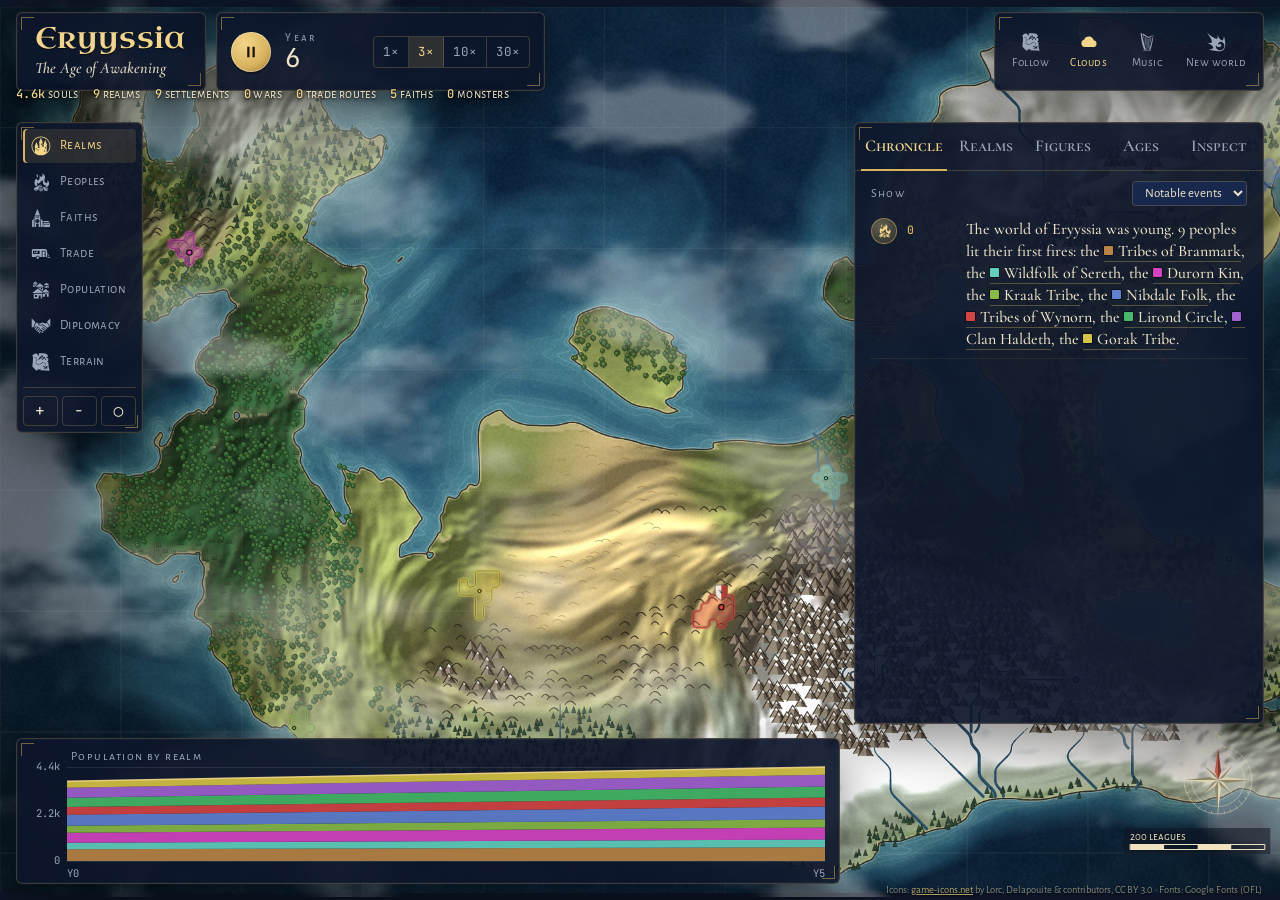
==== commit 33a5ece6: "Rework The Living Atlas: painted map, heraldry, economy and a new codex UI Visuals: continuous clima" ====
--- a/index.html
+++ b/index.html
@@ -10,251 +10,362 @@
 <meta name="claude:viewport-fit-sides" content="cover">
 <link rel="preconnect" href="https://fonts.googleapis.com">
 <link rel="preconnect" href="https://fonts.gstatic.com" crossorigin>
-<link rel="stylesheet" href="https://fonts.googleapis.com/css2?family=IM+Fell+English+SC&family=IM+Fell+English:ital@1&family=Alegreya+Sans:ital,wght@0,400;0,500;0,700;1,400&family=IBM+Plex+Mono:wght@400;500&display=swap">
-<style>
-/* Layout: a cartographer's night desk. The map is the table; the chronicle is the ledger beside it. */
+<link rel="stylesheet" href="https://fonts.googleapis.com/css2?family=Uncial+Antiqua&family=Cormorant+SC:wght@500;600;700&family=Cormorant+Garamond:ital,wght@0,500;0,600;0,700;1,500;1,600&family=Alegreya+Sans:ital,wght@0,400;0,500;0,700;1,400&family=Alegreya+Sans+SC:wght@500;700&family=JetBrains+Mono:wght@400;500&display=swap">
+<style>/* Layout: the painted map runs edge to edge; the codex floats over it in gilded lapis panels. */
 :root{
-  --bg:#10171a;
-  --panel:#162023;
-  --panel-2:#1c292d;
-  --line:#2a3a3e;
-  --fg:#ebe2cf;
-  --muted:#93a19b;
-  --brass:#d3aa5e;
-  --brass-dim:#7d6a45;
-  --blood:#d4664c;
-  --sea:#17304a;
-  --f-display:'IM Fell English SC','Iowan Old Style',Georgia,serif;
-  --f-italic:'IM Fell English','Iowan Old Style',Georgia,serif;
-  --f-body:'Alegreya Sans','Gill Sans','Trebuchet MS',sans-serif;
-  --f-mono:'IBM Plex Mono',ui-monospace,Menlo,Consolas,monospace;
+  --ink:#0a1120;
+  --lapis:rgba(13,22,42,.93);
+  --lapis-solid:#0f1a32;
+  --lapis-2:#18284c;
+  --line:rgba(216,179,94,.24);
+  --line-2:rgba(216,179,94,.5);
+  --gold:#d8b35e;
+  --gold-hi:#f3d68a;
+  --vellum:#efe5cb;
+  --muted:#9aa5b9;
+  --vermilion:#e0573e;
+  --verdigris:#62b8a0;
+  --violet:#b07cff;
+  --f-brand:'Uncial Antiqua','Iowan Old Style',Georgia,serif;
+  --f-display:'Cormorant SC','Cormorant Garamond',Georgia,serif;
+  --f-book:'Cormorant Garamond','Iowan Old Style',Georgia,serif;
+  --f-ui:'Alegreya Sans','Gill Sans','Trebuchet MS',sans-serif;
+  --f-sc:'Alegreya Sans SC','Alegreya Sans','Trebuchet MS',sans-serif;
+  --f-mono:'JetBrains Mono',ui-monospace,Menlo,Consolas,monospace;
+  --gutter-l:max(16px,env(safe-area-inset-left,0px));
+  --gutter-r:max(16px,env(safe-area-inset-right,0px));
   color-scheme:dark;
 }
 html,body{height:100%}
-body{background:var(--bg);color:var(--fg);font-family:var(--f-body);font-size:15px;line-height:1.45}
+body{background:var(--ink);color:var(--vellum);font-family:var(--f-ui);font-size:15px;line-height:1.45;overflow:hidden}
 *{box-sizing:border-box}
 [hidden]{display:none!important}
 button,select{font:inherit;color:inherit}
-button{cursor:pointer}
-:focus-visible{outline:2px solid var(--brass);outline-offset:2px}
-
-.app{height:100%;display:grid;grid-template-rows:auto minmax(0,1fr);gap:12px;
-  padding-left:max(16px,env(safe-area-inset-left,0px));padding-right:max(16px,env(safe-area-inset-right,0px));padding-block:12px}
-
-/* ---------- header ---------- */
-.bar{display:flex;flex-wrap:wrap;align-items:center;gap:10px 28px}
-.brand{display:flex;flex-direction:column;min-width:0}
-.brand h1{font-family:var(--f-display);font-weight:400;font-size:30px;line-height:1;margin:0;letter-spacing:.02em;text-wrap:balance}
-.era{font-family:var(--f-italic);font-style:italic;color:var(--brass);font-size:16px;margin-top:3px}
-.clock{display:flex;align-items:baseline;gap:8px}
-.clock .lbl{font-size:11px;letter-spacing:.14em;text-transform:uppercase;color:var(--muted)}
-.clock .yr{font-family:var(--f-mono);font-size:26px;font-variant-numeric:tabular-nums;min-width:4.5ch}
-.controls{display:flex;flex-wrap:wrap;align-items:center;gap:8px;margin-left:auto}
-.btn{background:var(--panel-2);border:1px solid var(--line);border-radius:3px;padding:6px 12px;font-size:14px;line-height:1.2}
-.btn:hover{border-color:var(--brass-dim)}
-.btn.primary{background:var(--brass);color:#1b1408;border-color:var(--brass);font-weight:700;min-width:84px}
-.btn.primary:hover{filter:brightness(1.08)}
-.btn.warn{border-color:var(--blood);color:var(--blood)}
-.seg{display:inline-flex;border:1px solid var(--line);border-radius:3px;overflow:hidden}
-.seg button{background:var(--panel);border:0;border-right:1px solid var(--line);padding:6px 10px;font-family:var(--f-mono);font-size:13px}
-.seg button:last-child{border-right:0}
-.seg button[aria-pressed="true"]{background:var(--panel-2);color:var(--brass);box-shadow:inset 0 -2px 0 var(--brass)}
-.stats{display:flex;flex-wrap:wrap;gap:4px 16px;font-size:13px;color:var(--muted);width:100%}
-.stats b{color:var(--fg);font-weight:500;font-family:var(--f-mono);font-size:12.5px}
-
-/* ---------- stage ---------- */
-.stage{display:grid;grid-template-columns:minmax(0,1fr) 390px;gap:12px;min-height:0}
-.mapcol{display:grid;grid-template-rows:minmax(0,1fr) 128px;gap:12px;min-height:0;min-width:0}
-.mapwrap{position:relative;border:1px solid var(--line);border-radius:3px;overflow:hidden;background:var(--sea);min-height:0}
+button{cursor:pointer;background:none;border:0;padding:0}
+a{color:var(--gold)}
+:focus-visible{outline:2px solid var(--gold-hi);outline-offset:2px}
+svg{fill:currentColor}
+
+.app{position:relative;height:100%;overflow:hidden}
+.mapwrap{position:absolute;inset:0;background:#0d1626}
 #map{position:absolute;inset:0;width:100%;height:100%;display:block;cursor:grab;touch-action:none}
 #map.dragging{cursor:grabbing}
-.overlay{position:absolute;display:flex;gap:6px;align-items:center}
-.ov-mode{left:10px;bottom:10px}
-.ov-zoom{right:10px;bottom:10px}
-.ov-zoom .btn{width:34px;padding:5px 0;text-align:center;background:rgba(22,32,35,.88)}
-.ov-mode .seg{background:rgba(22,32,35,.88)}
-.ov-mode .seg button{font-family:var(--f-body);font-size:13px;background:transparent}
-.tip{position:absolute;pointer-events:none;background:rgba(16,23,26,.94);border:1px solid var(--line);border-radius:3px;padding:6px 9px;font-size:13px;max-width:240px;line-height:1.35;z-index:3}
-.tip .k{color:var(--muted)}
-.loading{position:absolute;inset:0;display:grid;place-items:center;font-family:var(--f-italic);font-style:italic;font-size:20px;color:var(--brass);background:var(--sea)}
-.banner{position:absolute;left:50%;top:14px;transform:translateX(-50%);width:min(560px,calc(100% - 28px));background:rgba(16,23,26,.96);border:1px solid var(--brass-dim);border-radius:3px;padding:14px 16px;z-index:4;box-shadow:0 10px 30px rgba(0,0,0,.45)}
-.banner h3{margin:0 0 6px;font-family:var(--f-display);font-weight:400;font-size:20px;color:var(--brass)}
-.banner ul{margin:6px 0 10px;padding-left:18px;font-size:14px}
-.banner li{margin:3px 0}
-
-.chartwrap{position:relative;border:1px solid var(--line);border-radius:3px;background:var(--panel);min-width:0}
-#chart{position:absolute;inset:0;width:100%;height:100%;display:block}
-.chart-cap{position:absolute;left:52px;top:6px;font-size:11px;letter-spacing:.12em;text-transform:uppercase;color:var(--muted);pointer-events:none}
-.chart-tip{position:absolute;top:22px;pointer-events:none;background:rgba(16,23,26,.94);border:1px solid var(--line);padding:5px 8px;font-size:12px;border-radius:3px;white-space:nowrap}
-
-/* ---------- side ---------- */
-.side{display:flex;flex-direction:column;min-height:0;min-width:0;border:1px solid var(--line);border-radius:3px;background:var(--panel)}
-.tabs{display:flex;border-bottom:1px solid var(--line)}
-.tabs button{flex:1;background:none;border:0;padding:10px 6px 9px;font-family:var(--f-display);font-size:16px;color:var(--muted);border-bottom:2px solid transparent;margin-bottom:-1px}
-.tabs button[aria-selected="true"]{color:var(--fg);border-bottom-color:var(--brass)}
-.tabs button:hover{color:var(--fg)}
-.pane{flex:1;overflow:auto;min-height:0;padding:10px 14px 16px}
-.pane-head{display:flex;justify-content:space-between;align-items:center;gap:8px;margin-bottom:6px}
-.pane-head label{font-size:12px;color:var(--muted);letter-spacing:.06em;text-transform:uppercase}
-.pane-head select{background:var(--panel-2);border:1px solid var(--line);border-radius:3px;padding:3px 6px;font-size:13px}
+
+/* ---------- panels ---------- */
+.panel{background:var(--lapis);border:1px solid var(--line);border-radius:6px;box-shadow:0 18px 50px rgba(0,0,0,.45),inset 0 0 0 1px rgba(255,255,255,.03);position:relative}
+.panel::before,.panel::after{content:"";position:absolute;width:12px;height:12px;border:1px solid var(--line-2);pointer-events:none}
+.panel::before{top:4px;left:4px;border-right:0;border-bottom:0}
+.panel::after{bottom:4px;right:4px;border-left:0;border-top:0}
+.hud{position:absolute;z-index:5}
+
+/* ---------- top HUD ---------- */
+.hud-top{top:12px;left:var(--gutter-l);right:var(--gutter-r);display:flex;gap:10px;align-items:stretch;pointer-events:none}
+.hud-top>*{pointer-events:auto}
+.cartouche{padding:10px 20px 10px 18px;min-width:0;display:flex;flex-direction:column;justify-content:center}
+.world{font-family:var(--f-brand);font-size:30px;line-height:1;color:var(--gold-hi);letter-spacing:.01em;text-shadow:0 1px 0 rgba(0,0,0,.6);white-space:nowrap}
+.era{font-family:var(--f-book);font-style:italic;font-weight:600;font-size:16px;color:var(--vellum);opacity:.88;margin-top:4px;white-space:nowrap;overflow:hidden;text-overflow:ellipsis}
+.dial{display:flex;align-items:center;gap:14px;padding:8px 14px}
+.play{width:40px;height:40px;border-radius:50%;display:grid;place-items:center;background:radial-gradient(circle at 35% 30%,var(--gold-hi),var(--gold) 60%,#8a6a2a);color:#1b1206;box-shadow:0 2px 0 rgba(0,0,0,.4),inset 0 0 0 1px rgba(255,255,255,.35)}
+.play:hover{filter:brightness(1.08)}
+.yearbox{display:flex;flex-direction:column;line-height:1}
+.yr-lbl{font-family:var(--f-sc);font-size:11px;letter-spacing:.2em;color:var(--muted)}
+.yr{font-family:var(--f-mono);font-size:26px;font-variant-numeric:tabular-nums;min-width:4.6ch;color:var(--vellum);margin-top:2px}
+.seg{display:inline-flex;border:1px solid var(--line);border-radius:4px;overflow:hidden}
+.seg button{padding:6px 9px;font-family:var(--f-mono);font-size:12.5px;color:var(--muted);border-right:1px solid var(--line)}
+.seg button:last-child{border-right:0}
+.seg button[aria-pressed="true"]{background:rgba(216,179,94,.16);color:var(--gold-hi)}
+.seg button:hover{color:var(--vellum)}
+.tools{display:flex;align-items:center;gap:2px;padding:6px 8px;margin-left:auto}
+.tool{display:flex;flex-direction:column;align-items:center;gap:3px;padding:5px 9px;border-radius:4px;color:var(--muted);font-family:var(--f-sc);font-size:11.5px;letter-spacing:.04em;min-width:56px}
+.tool svg{width:20px;height:20px}
+.tool:hover{color:var(--vellum);background:rgba(255,255,255,.04)}
+.tool[aria-pressed="true"]{color:var(--gold-hi)}
+.tool.warn{color:var(--vermilion)}
+.stats{position:absolute;z-index:5;top:86px;left:var(--gutter-l);display:flex;flex-wrap:wrap;gap:4px 14px;font-family:var(--f-sc);font-size:12.5px;letter-spacing:.03em;color:var(--vellum);text-shadow:0 1px 3px rgba(0,0,0,.9),0 0 8px rgba(0,0,0,.6);pointer-events:none;max-width:calc(100% - 460px)}
+.stats b{font-family:var(--f-mono);font-weight:500;font-size:12px;color:var(--gold-hi)}
+
+/* ---------- mode rail ---------- */
+.modes{left:var(--gutter-l);top:122px;display:flex;flex-direction:column;padding:6px;gap:2px}
+.modes>button{display:flex;align-items:center;gap:9px;padding:7px 10px 7px 8px;border-radius:4px;color:var(--muted);font-family:var(--f-sc);font-size:13px;letter-spacing:.03em;text-align:left}
+.modes>button svg{width:20px;height:20px;flex:none}
+.modes>button:hover{color:var(--vellum);background:rgba(255,255,255,.04)}
+.modes>button[aria-pressed="true"]{color:var(--gold-hi);background:rgba(216,179,94,.13);box-shadow:inset 2px 0 0 var(--gold)}
+.zoom{display:flex;gap:4px;margin-top:6px;padding-top:8px;border-top:1px solid var(--line)}
+.zoom button{flex:1;height:30px;border:1px solid var(--line);border-radius:4px;font-family:var(--f-mono);font-size:16px;color:var(--vellum)}
+.zoom button:hover{border-color:var(--line-2)}
+.mode-hint{position:absolute;z-index:5;left:calc(var(--gutter-l) + 150px);top:122px;max-width:260px;font-size:13px;padding:8px 12px;background:var(--lapis);border:1px solid var(--line);border-radius:6px;color:var(--vellum)}
+
+/* ---------- drawer ---------- */
+.drawer{top:122px;right:var(--gutter-r);bottom:176px;width:410px;display:flex;flex-direction:column;min-height:0}
+.tabs{display:flex;border-bottom:1px solid var(--line);padding:0 6px}
+.tabs button{flex:1;padding:12px 4px 10px;font-family:var(--f-display);font-weight:600;font-size:16.5px;color:var(--muted);border-bottom:2px solid transparent;margin-bottom:-1px}
+.tabs button[aria-selected="true"]{color:var(--gold-hi);border-bottom-color:var(--gold)}
+.tabs button:hover{color:var(--vellum)}
+.pane{flex:1;overflow:auto;min-height:0;padding:10px 16px 18px;scrollbar-width:thin;scrollbar-color:rgba(216,179,94,.3) transparent}
+.pane-head{display:flex;justify-content:space-between;align-items:center;gap:8px;margin-bottom:4px}
+.pane-head label{font-family:var(--f-sc);font-size:12px;color:var(--muted);letter-spacing:.1em}
+.pane-head select{background:var(--lapis-2);border:1px solid var(--line);border-radius:4px;padding:4px 8px;font-size:13px}
 
 .log{list-style:none;margin:0;padding:0}
-.log li{display:grid;grid-template-columns:3.6em minmax(0,1fr);gap:8px;padding:6px 0;border-bottom:1px solid rgba(42,58,62,.6);font-size:14px}
-.log li .y{font-family:var(--f-mono);font-size:12px;color:var(--muted);padding-top:2px;font-variant-numeric:tabular-nums}
-.log li.i0{color:var(--muted);font-size:13px}
-.log li.i2 .t{color:var(--fg)}
-.log li.i2 .y{color:var(--brass)}
-.log li.i3{display:block;border-bottom:0;padding:14px 0 6px;text-align:center}
-.log li.i3 .y{display:block;color:var(--brass);font-size:11px}
-.log li.i3 .t{font-family:var(--f-display);font-size:19px;color:var(--brass)}
-.log li.fresh{animation:fresh 1.6s ease-out}
-@keyframes fresh{from{background:rgba(211,170,94,.16)}to{background:transparent}}
-.ref{color:inherit;text-decoration:none;border-bottom:1px dotted var(--muted);cursor:pointer}
-.ref:hover{color:var(--brass);border-bottom-color:var(--brass)}
-.ref.r::before{content:"";display:inline-block;width:.62em;height:.62em;border-radius:1px;background:var(--c);margin-right:.3em;vertical-align:.04em;box-shadow:0 0 0 1px rgba(0,0,0,.35)}
-.ref.b{color:#f08a68}
-.hero{font-style:italic;color:var(--brass)}
-
-.realm-row{display:grid;grid-template-columns:12px minmax(0,1fr) auto;gap:10px;align-items:center;padding:8px 6px;border-bottom:1px solid rgba(42,58,62,.6);cursor:pointer;border-radius:2px}
-.realm-row:hover{background:var(--panel-2)}
-.sw{width:12px;height:12px;border-radius:2px;background:var(--c);box-shadow:0 0 0 1px rgba(0,0,0,.4)}
-.realm-row .nm{font-weight:500;overflow:hidden;text-overflow:ellipsis;white-space:nowrap}
+.log li{display:grid;grid-template-columns:28px 3.2em minmax(0,1fr);gap:8px;align-items:start;padding:8px 0;border-bottom:1px solid rgba(216,179,94,.1);font-family:var(--f-book);font-weight:500;font-size:16px;line-height:1.38}
+.log .ic{width:26px;height:26px;border-radius:50%;display:grid;place-items:center;background:rgba(255,255,255,.04);border:1px solid var(--line);color:var(--gold)}
+.log .ic svg{width:15px;height:15px}
+.log .y{font-family:var(--f-mono);font-size:11.5px;color:var(--muted);padding-top:4px;font-variant-numeric:tabular-nums}
+.log li.i0{font-size:14.5px;color:#c6c3b4}
+.log li.i0 .ic{opacity:.6}
+.log li.i2 .ic{background:radial-gradient(circle at 35% 30%,rgba(243,214,138,.35),rgba(216,179,94,.12));border-color:var(--line-2);color:var(--gold-hi)}
+.log li.i2 .y{color:var(--gold)}
+.log li.t-war .ic,.log li.t-battle .ic,.log li.t-siege .ic,.log li.t-capture .ic,.log li.t-revolt .ic{color:var(--vermilion)}
+.log li.t-plague .ic,.log li.t-blight .ic,.log li.t-lich .ic,.log li.t-death .ic{color:var(--violet)}
+.log li.t-peace .ic,.log li.t-ally .ic,.log li.t-trade .ic,.log li.t-ship .ic{color:var(--verdigris)}
+.log li.i3{display:block;border-bottom:0;padding:18px 0 8px;text-align:center}
+.log li.i3 .ic{display:none}
+.log li.i3 .y{display:block;color:var(--gold);font-size:11px;letter-spacing:.1em}
+.log li.i3 .t{display:block;font-family:var(--f-display);font-weight:700;font-size:22px;color:var(--gold-hi)}
+.log li.i3 .t::before,.log li.i3 .t::after{content:"";display:inline-block;width:40px;height:1px;background:linear-gradient(90deg,transparent,var(--gold));vertical-align:middle;margin:0 10px}
+.log li.i3 .t::after{background:linear-gradient(90deg,var(--gold),transparent)}
+.log li.fresh{animation:fresh 1.8s ease-out}
+@keyframes fresh{from{background:rgba(216,179,94,.18)}to{background:transparent}}
+.ref{color:inherit;text-decoration:none;border-bottom:1px solid rgba(216,179,94,.35);cursor:pointer}
+.ref:hover{color:var(--gold-hi);border-bottom-color:var(--gold-hi)}
+.ref.r::before{content:"";display:inline-block;width:.58em;height:.58em;border-radius:1px;background:var(--c);margin-right:.28em;vertical-align:.06em;box-shadow:0 0 0 1px rgba(0,0,0,.45)}
+.ref.b{color:#ff9d80}
+.ref.g{font-style:italic}
+.hero{font-style:italic;color:var(--gold-hi)}
+
+/* realms list */
+.list-head{display:flex;justify-content:space-between;align-items:center;margin:2px 0 6px}
+.list-head select{background:var(--lapis-2);border:1px solid var(--line);border-radius:4px;padding:4px 8px;font-size:13px}
+.list-head span{font-family:var(--f-sc);font-size:12px;color:var(--muted);letter-spacing:.1em}
+.realm-row{display:grid;grid-template-columns:26px minmax(0,1fr) auto;gap:10px;align-items:center;padding:8px 6px;border-bottom:1px solid rgba(216,179,94,.1);cursor:pointer;border-radius:3px}
+.realm-row:hover{background:rgba(255,255,255,.035)}
+.realm-row .nm{font-family:var(--f-book);font-weight:700;font-size:16.5px;overflow:hidden;text-overflow:ellipsis;white-space:nowrap;line-height:1.15}
 .realm-row .sub{font-size:12.5px;color:var(--muted);overflow:hidden;text-overflow:ellipsis;white-space:nowrap}
 .realm-row .num{text-align:right;font-family:var(--f-mono);font-size:12.5px;font-variant-numeric:tabular-nums}
 .realm-row .num small{display:block;color:var(--muted);font-size:11px}
-.chip{display:inline-block;font-size:11px;letter-spacing:.06em;text-transform:uppercase;padding:1px 6px;border-radius:2px;border:1px solid currentColor;margin-left:6px;vertical-align:1px}
-.chip.war{color:var(--blood)}
-.chip.gold{color:var(--brass)}
-details.fallen{margin-top:14px}
-details.fallen summary{cursor:pointer;color:var(--muted);font-size:13px;letter-spacing:.06em;text-transform:uppercase;padding:4px 0}
-.fallen .realm-row{opacity:.7}
-
-.detail h2{font-family:var(--f-display);font-weight:400;font-size:24px;line-height:1.1;margin:4px 0 2px;text-wrap:balance;display:flex;gap:10px;align-items:center}
-.detail h2 .sw{width:16px;height:16px;flex:none}
-.detail .kicker{color:var(--muted);font-size:13.5px;margin-bottom:12px}
-.detail h4{font-size:11.5px;letter-spacing:.14em;text-transform:uppercase;color:var(--muted);font-weight:500;margin:16px 0 6px}
-.kv{display:grid;grid-template-columns:repeat(2,minmax(0,1fr));gap:8px 14px}
+.chip{display:inline-block;font-family:var(--f-sc);font-size:10.5px;letter-spacing:.08em;padding:0 6px;border-radius:2px;border:1px solid currentColor;margin-left:6px;vertical-align:2px;line-height:1.5}
+.chip.war{color:var(--vermilion)}
+.chip.gold{color:var(--gold-hi)}
+.chip.teal{color:var(--verdigris)}
+details.fallen{margin-top:16px}
+details.fallen summary{cursor:pointer;color:var(--muted);font-family:var(--f-sc);font-size:13px;letter-spacing:.08em;padding:4px 0}
+.fallen .realm-row{opacity:.66}
+.arms{display:block;filter:drop-shadow(0 2px 2px rgba(0,0,0,.5))}
+
+/* figures */
+.fig{display:grid;grid-template-columns:34px minmax(0,1fr);gap:10px;padding:9px 0;border-bottom:1px solid rgba(216,179,94,.1);cursor:pointer}
+.fig .ic{width:34px;height:34px;border-radius:50%;display:grid;place-items:center;border:1px solid var(--line-2);color:var(--gold-hi);background:rgba(216,179,94,.08)}
+.fig .ic svg{width:19px;height:19px}
+.fig .nm{font-family:var(--f-book);font-weight:700;font-size:16.5px;line-height:1.2}
+.fig .sub{font-size:13px;color:var(--muted)}
+.fig.dead{opacity:.6}
+.sect{font-family:var(--f-sc);font-size:12px;letter-spacing:.14em;color:var(--gold);margin:16px 0 4px;display:flex;align-items:center;gap:10px}
+.sect::after{content:"";flex:1;height:1px;background:linear-gradient(90deg,var(--line-2),transparent)}
+
+/* ages timeline */
+#pane-ages{padding:0}
+#ages{display:block;width:100%}
+
+/* inspect */
+.detail .hero-card{display:grid;grid-template-columns:auto minmax(0,1fr);gap:16px;align-items:center;margin:4px 0 12px}
+.detail h2{font-family:var(--f-display);font-weight:700;font-size:27px;line-height:1.05;margin:0 0 4px;text-wrap:balance;color:var(--gold-hi)}
+.detail .kicker{color:var(--muted);font-size:13.5px}
+.detail .blazon{font-family:var(--f-book);font-style:italic;font-size:14.5px;color:var(--vellum);opacity:.85;margin-top:6px}
+.detail h4{font-family:var(--f-sc);font-size:12px;letter-spacing:.14em;color:var(--gold);font-weight:500;margin:18px 0 8px;display:flex;align-items:center;gap:10px}
+.detail h4::after{content:"";flex:1;height:1px;background:linear-gradient(90deg,var(--line-2),transparent)}
+.kv{display:grid;grid-template-columns:repeat(3,minmax(0,1fr));gap:10px 12px}
 .kv div{min-width:0}
-.kv .k{font-size:11.5px;color:var(--muted);letter-spacing:.06em;text-transform:uppercase}
+.kv .k{font-family:var(--f-sc);font-size:11px;color:var(--muted);letter-spacing:.08em}
 .kv .v{font-family:var(--f-mono);font-size:14px;font-variant-numeric:tabular-nums;overflow-wrap:anywhere}
-.meter{height:5px;background:var(--panel-2);border-radius:2px;margin-top:4px;overflow:hidden}
-.meter i{display:block;height:100%;background:var(--brass)}
-.ruler{background:var(--panel-2);border:1px solid var(--line);border-radius:3px;padding:9px 11px;font-size:14px}
-.ruler .nm{font-family:var(--f-display);font-size:17px}
-.trait{display:inline-block;font-size:12px;padding:0 6px;border:1px solid var(--line);border-radius:2px;margin:4px 4px 0 0;color:var(--muted)}
-.mini{list-style:none;margin:0;padding:0;font-size:14px}
-.mini li{display:flex;justify-content:space-between;gap:10px;padding:3px 0;border-bottom:1px dashed rgba(42,58,62,.7)}
-.mini li span:last-child{font-family:var(--f-mono);font-size:12.5px;color:var(--muted);white-space:nowrap}
-.rel{display:inline-block;width:56px;height:6px;background:var(--panel-2);border-radius:2px;position:relative;vertical-align:middle;margin-left:6px}
+.kv .v.txt{font-family:var(--f-book);font-weight:600;font-size:15px}
+.meter{height:4px;background:rgba(255,255,255,.07);border-radius:2px;margin-top:4px;overflow:hidden}
+.meter i{display:block;height:100%;background:linear-gradient(90deg,var(--gold),var(--gold-hi))}
+.ruler{background:rgba(255,255,255,.035);border:1px solid var(--line);border-radius:4px;padding:10px 12px;font-size:14px}
+.ruler .nm{font-family:var(--f-display);font-weight:700;font-size:19px;color:var(--vellum)}
+.trait{display:inline-block;font-family:var(--f-sc);font-size:11.5px;padding:0 7px;border:1px solid var(--line-2);border-radius:2px;margin:6px 4px 0 0;color:var(--gold-hi)}
+.mini{list-style:none;margin:0;padding:0;font-size:14.5px}
+.mini li{display:flex;justify-content:space-between;align-items:center;gap:10px;padding:4px 0;border-bottom:1px dashed rgba(216,179,94,.14)}
+.mini li>span:last-child{font-family:var(--f-mono);font-size:12px;color:var(--muted);white-space:nowrap}
+.rel{display:inline-block;width:56px;height:5px;background:rgba(255,255,255,.07);border-radius:2px;position:relative;vertical-align:middle;margin-left:6px}
 .rel i{position:absolute;top:0;bottom:0;left:50%}
-.empty{color:var(--muted);font-size:14px;padding:16px 4px;line-height:1.5}
-.close{float:right;margin-top:6px}
-
-@media (max-width:920px){
-  html,body{height:auto}
-  .app{height:auto}
-  .stage{grid-template-columns:minmax(0,1fr)}
-  .mapcol{grid-template-rows:auto 112px}
-  .mapwrap{aspect-ratio:180/112;height:auto}
-  .side{height:70vh}
-  .controls{margin-left:0}
-  .brand h1{font-size:25px}
-}
-@media (prefers-reduced-motion:reduce){.log li.fresh{animation:none}}
+.res-row{display:flex;flex-wrap:wrap;gap:6px}
+.res{display:inline-flex;align-items:center;gap:5px;padding:3px 8px 3px 5px;border:1px solid var(--line);border-radius:3px;font-size:13px}
+.res svg{width:16px;height:16px;color:var(--gold-hi)}
+.res b{font-family:var(--f-mono);font-weight:500;font-size:12px}
+.spark{display:block;width:100%;height:46px}
+.reigns{list-style:none;margin:0;padding:0;font-size:14px}
+.reigns li{display:grid;grid-template-columns:7.5em minmax(0,1fr);gap:8px;padding:3px 0;border-bottom:1px dashed rgba(216,179,94,.12)}
+.reigns li span:first-child{font-family:var(--f-mono);font-size:11.5px;color:var(--muted);padding-top:2px}
+.empty{color:var(--muted);font-size:14.5px;padding:16px 4px;line-height:1.55;font-family:var(--f-book);font-style:italic}
+.close{float:right;margin-top:4px;font-family:var(--f-sc);font-size:12px;letter-spacing:.06em;color:var(--muted);border:1px solid var(--line);border-radius:3px;padding:3px 9px}
+.close:hover{color:var(--vellum);border-color:var(--line-2)}
+.flyto{font-family:var(--f-sc);font-size:12px;letter-spacing:.06em;color:var(--gold-hi);border:1px solid var(--line-2);border-radius:3px;padding:3px 9px;margin-right:6px}
+
+/* ---------- strip ---------- */
+.strip{left:var(--gutter-l);right:calc(var(--gutter-r) + 424px);bottom:16px;height:146px}
+#chart{position:absolute;inset:0;width:100%;height:100%;display:block}
+.chart-cap{position:absolute;left:54px;top:9px;font-family:var(--f-sc);font-size:12px;letter-spacing:.12em;color:var(--muted);pointer-events:none}
+.chart-tip{position:absolute;top:26px;pointer-events:none;background:var(--lapis-solid);border:1px solid var(--line);padding:6px 9px;font-size:12.5px;border-radius:4px;white-space:nowrap;z-index:2}
+.credit{position:absolute;z-index:4;right:calc(var(--gutter-r) + 2px);bottom:2px;font-size:10.5px;color:rgba(239,229,203,.55);text-shadow:0 1px 2px #000}
+.credit a{color:rgba(243,214,138,.75)}
+
+/* ---------- tip, toasts, banner, loading ---------- */
+.tip{position:absolute;z-index:6;pointer-events:none;background:var(--lapis-solid);border:1px solid var(--line-2);border-radius:5px;padding:8px 11px;font-size:13.5px;max-width:260px;line-height:1.38;box-shadow:0 8px 24px rgba(0,0,0,.5)}
+.tip b{font-family:var(--f-book);font-size:16px;color:var(--gold-hi)}
+.tip .k{color:var(--muted)}
+.tip .arms{float:left;margin:2px 9px 0 0}
+.toasts{position:absolute;z-index:7;top:96px;left:50%;transform:translateX(-50%);display:flex;flex-direction:column;gap:8px;width:min(480px,calc(100% - 32px));pointer-events:none}
+.toast{pointer-events:auto;display:grid;grid-template-columns:40px minmax(0,1fr);gap:12px;align-items:center;padding:10px 14px;background:var(--lapis);border:1px solid var(--line-2);border-radius:6px;box-shadow:0 14px 40px rgba(0,0,0,.5);font-family:var(--f-book);font-weight:500;font-size:15.5px;line-height:1.33;cursor:pointer;animation:tin .5s cubic-bezier(.2,.8,.2,1)}
+.toast .ic{width:40px;height:40px;border-radius:50%;display:grid;place-items:center;background:radial-gradient(circle at 35% 30%,rgba(243,214,138,.35),rgba(216,179,94,.1));border:1px solid var(--line-2);color:var(--gold-hi)}
+.toast .ic svg{width:22px;height:22px}
+.toast .yy{font-family:var(--f-mono);font-size:11px;color:var(--gold);display:block}
+.toast.out{animation:tout .5s ease-in forwards}
+@keyframes tin{from{opacity:0;transform:translateY(-12px) scale(.98)}to{opacity:1;transform:none}}
+@keyframes tout{to{opacity:0;transform:translateY(-8px)}}
+.banner{position:absolute;z-index:8;left:50%;top:50%;transform:translate(-50%,-50%);width:min(600px,calc(100% - 32px));max-height:80%;overflow:auto;padding:22px 24px}
+.banner h3{margin:0 0 6px;font-family:var(--f-display);font-weight:700;font-size:26px;color:var(--gold-hi)}
+.banner p{margin:0 0 6px;font-family:var(--f-book);font-size:17px}
+.banner ul{margin:8px 0 14px;padding:0;list-style:none}
+.banner li{font-family:var(--f-book);font-size:16px;padding:5px 0;border-bottom:1px solid rgba(216,179,94,.12)}
+.banner li b{font-family:var(--f-mono);font-size:11.5px;color:var(--gold);margin-right:6px}
+.btn-gold{background:radial-gradient(circle at 35% 30%,var(--gold-hi),var(--gold) 70%);color:#1b1206;font-family:var(--f-sc);font-weight:700;letter-spacing:.06em;padding:8px 16px;border-radius:4px}
+.loading{position:absolute;inset:0;z-index:9;display:grid;place-items:center;background:radial-gradient(ellipse at center,#16264a,#0a1120 70%)}
+.loading-in{text-align:center}
+.loading-title{font-family:var(--f-brand);font-size:42px;color:var(--gold-hi)}
+.loading-sub{font-family:var(--f-book);font-style:italic;font-size:19px;color:var(--vellum);margin-top:8px;opacity:.85;animation:breathe 1.6s ease-in-out infinite alternate}
+@keyframes breathe{from{opacity:.45}to{opacity:.95}}
+
+/* ---------- narrow screens: the map on top, the codex below ---------- */
+@media (max-width:960px){
+  html,body{height:auto;overflow:auto}
+  .app{height:auto;overflow:visible;display:flex;flex-direction:column;gap:10px;padding-left:var(--gutter-l);padding-right:var(--gutter-r);padding-block:10px}
+  .hud,.stats{position:relative;inset:auto;top:auto;left:auto;right:auto;bottom:auto}
+  .hud-top{order:1;flex-wrap:wrap}
+  .cartouche{flex:1 1 100%}
+  .dial{flex:1 1 auto;justify-content:space-between}
+  .tools{flex:1 1 100%;margin-left:0;justify-content:space-between}
+  .stats{order:2;max-width:none;text-shadow:none}
+  .mapwrap{order:3;position:relative;inset:auto;aspect-ratio:180/110;width:100%;border-radius:6px;overflow:hidden;border:1px solid var(--line)}
+  .modes{order:4;flex-direction:row;flex-wrap:wrap;top:auto}
+  .modes>button{flex:1 1 30%;padding:7px 8px}
+  .zoom{flex:1 1 100%;margin-top:2px;padding-top:6px}
+  .mode-hint{display:none}
+  .strip{order:5;height:120px;width:100%}
+  .drawer{order:6;width:100%;height:72vh;top:auto;bottom:auto}
+  .toasts{position:fixed;top:auto;bottom:12px}
+  .toast:nth-child(n+2){display:none}
+  .credit{position:relative;order:7;right:auto;bottom:auto;text-align:center}
+  .world{font-size:26px}
+}
+@media (prefers-reduced-motion:reduce){.log li.fresh,.toast,.loading-sub{animation:none}}
 </style>
 
-<div class="app">
-  <header class="bar">
-    <div class="brand">
-      <h1 id="worldName">The Living Atlas</h1>
+<div class="app" id="app">
+  <section class="mapwrap" id="mapwrap" aria-label="World map">
+    <canvas id="map"></canvas>
+    <div class="tip" id="tip" hidden></div>
+    <div class="loading" id="loading"><div class="loading-in"><div class="loading-title">The Living Atlas</div><div class="loading-sub" id="loadingSub">Raising mountains&hellip;</div></div></div>
+  </section>
+
+  <header class="hud hud-top">
+    <div class="panel cartouche">
+      <div class="world" id="worldName">&nbsp;</div>
       <div class="era" id="eraName">&nbsp;</div>
     </div>
-    <div class="clock"><span class="lbl">Year</span><span class="yr" id="year">0</span></div>
-    <div class="controls">
-      <button class="btn primary" id="playBtn" type="button">Pause</button>
+    <div class="panel dial">
+      <button class="play" id="playBtn" type="button" aria-label="Pause"><svg viewBox="0 0 24 24" width="18" height="18" aria-hidden="true"><path id="playIcon" d="M7 5h3v14H7zM14 5h3v14h-3z"/></svg></button>
+      <div class="yearbox"><span class="yr-lbl">Year</span><span class="yr" id="year">0</span></div>
       <div class="seg" role="group" aria-label="Years per second" id="speedSeg">
-        <button type="button" data-s="1" aria-pressed="false">1 yr/s</button>
-        <button type="button" data-s="3" aria-pressed="true">3</button>
-        <button type="button" data-s="10" aria-pressed="false">10</button>
-        <button type="button" data-s="30" aria-pressed="false">30</button>
+        <button type="button" data-s="1" aria-pressed="false">1&times;</button>
+        <button type="button" data-s="3" aria-pressed="true">3&times;</button>
+        <button type="button" data-s="10" aria-pressed="false">10&times;</button>
+        <button type="button" data-s="30" aria-pressed="false">30&times;</button>
       </div>
-      <button class="btn" id="newBtn" type="button">New world</button>
     </div>
-    <div class="stats" id="stats"></div>
+    <div class="panel tools">
+      <button class="tool" type="button" id="followBtn" aria-pressed="false" title="Fly the camera to great events"><svg><use href="#i-camera"/></svg><span>Follow</span></button>
+      <button class="tool" type="button" id="cloudBtn" aria-pressed="true" title="Show drifting clouds"><svg viewBox="0 0 24 24"><path d="M7 18h10a4 4 0 0 0 .6-7.96A6 6 0 0 0 6.1 9.2 4.5 4.5 0 0 0 7 18z" fill="currentColor"/></svg><span>Clouds</span></button>
+      <button class="tool" type="button" id="soundBtn" aria-pressed="false" title="Play the generative soundtrack"><svg><use href="#i-sound"/></svg><span>Music</span></button>
+      <button class="tool" type="button" id="newBtn" title="Roll a new world"><svg><use href="#i-comet"/></svg><span>New world</span></button>
+    </div>
   </header>
-
-  <main class="stage">
-    <div class="mapcol">
-      <section class="mapwrap" id="mapwrap" aria-label="World map">
-        <canvas id="map"></canvas>
-        <div class="tip" id="tip" hidden></div>
-        <div class="overlay ov-mode">
-          <div class="seg" role="group" aria-label="Map mode" id="modeSeg">
-            <button type="button" data-m="realms" aria-pressed="true">Realms</button>
-            <button type="button" data-m="faith" aria-pressed="false">Faiths</button>
-            <button type="button" data-m="terrain" aria-pressed="false">Terrain</button>
-          </div>
-        </div>
-        <div class="overlay ov-zoom">
-          <button class="btn" type="button" id="zin" aria-label="Zoom in">+</button>
-          <button class="btn" type="button" id="zout" aria-label="Zoom out">&minus;</button>
-          <button class="btn" type="button" id="zreset" aria-label="Fit map">&#8634;</button>
-        </div>
-        <div class="banner" id="banner" hidden></div>
-        <div class="loading" id="loading">Raising mountains&hellip;</div>
-      </section>
-      <section class="chartwrap" aria-label="Population by realm over time">
-        <canvas id="chart"></canvas>
-        <div class="chart-cap">Population by realm</div>
-        <div class="chart-tip" id="chartTip" hidden></div>
-      </section>
+  <div class="stats" id="stats"></div>
+
+  <nav class="hud modes panel" aria-label="Map mode" id="modeRail">
+    <button type="button" data-m="realms" aria-pressed="true"><svg><use href="#i-castle"/></svg><span>Realms</span></button>
+    <button type="button" data-m="peoples" aria-pressed="false"><svg><use href="#i-people"/></svg><span>Peoples</span></button>
+    <button type="button" data-m="faith" aria-pressed="false"><svg><use href="#i-faith"/></svg><span>Faiths</span></button>
+    <button type="button" data-m="trade" aria-pressed="false"><svg><use href="#i-trade"/></svg><span>Trade</span></button>
+    <button type="button" data-m="density" aria-pressed="false"><svg><use href="#i-found"/></svg><span>Population</span></button>
+    <button type="button" data-m="diplomacy" aria-pressed="false"><svg><use href="#i-ally"/></svg><span>Diplomacy</span></button>
+    <button type="button" data-m="terrain" aria-pressed="false"><svg><use href="#i-explorer"/></svg><span>Terrain</span></button>
+    <div class="zoom"><button type="button" id="zin" aria-label="Zoom in">+</button><button type="button" id="zout" aria-label="Zoom out">&minus;</button><button type="button" id="zreset" aria-label="Fit map">&#9675;</button></div>
+  </nav>
+  <div class="mode-hint" id="modeHint" hidden></div>
+
+  <aside class="hud drawer panel" id="drawer">
+    <div class="tabs" role="tablist">
+      <button type="button" role="tab" aria-selected="true" data-tab="chronicle">Chronicle</button>
+      <button type="button" role="tab" aria-selected="false" data-tab="realms">Realms</button>
+      <button type="button" role="tab" aria-selected="false" data-tab="figures">Figures</button>
+      <button type="button" role="tab" aria-selected="false" data-tab="ages">Ages</button>
+      <button type="button" role="tab" aria-selected="false" data-tab="inspect">Inspect</button>
     </div>
-
-    <aside class="side">
-      <div class="tabs" role="tablist">
-        <button type="button" role="tab" id="tab-chronicle" aria-selected="true" data-tab="chronicle">Chronicle</button>
-        <button type="button" role="tab" id="tab-realms" aria-selected="false" data-tab="realms">Realms</button>
-        <button type="button" role="tab" id="tab-legends" aria-selected="false" data-tab="legends">Legends</button>
-        <button type="button" role="tab" id="tab-inspect" aria-selected="false" data-tab="inspect">Inspect</button>
+    <div class="pane" id="pane-chronicle" role="tabpanel">
+      <div class="pane-head">
+        <label for="logFilter">Show</label>
+        <select id="logFilter"><option value="0">Every event</option><option value="1" selected>Notable events</option><option value="2">Legends only</option></select>
       </div>
-      <div class="pane" id="pane-chronicle" role="tabpanel">
-        <div class="pane-head">
-          <label for="logFilter">Show</label>
-          <select id="logFilter">
-            <option value="0">Everything</option>
-            <option value="1" selected>Notable events</option>
-            <option value="2">Only great events</option>
-          </select>
-        </div>
-        <ul class="log" id="log"></ul>
-      </div>
-      <div class="pane" id="pane-realms" role="tabpanel" hidden></div>
-      <div class="pane" id="pane-legends" role="tabpanel" hidden><ul class="log" id="legends"></ul></div>
-      <div class="pane detail" id="pane-inspect" role="tabpanel" hidden></div>
-    </aside>
-  </main>
+      <ul class="log" id="log"></ul>
+    </div>
+    <div class="pane" id="pane-realms" role="tabpanel" hidden></div>
+    <div class="pane" id="pane-figures" role="tabpanel" hidden></div>
+    <div class="pane" id="pane-ages" role="tabpanel" hidden><canvas id="ages"></canvas></div>
+    <div class="pane detail" id="pane-inspect" role="tabpanel" hidden></div>
+  </aside>
+
+  <section class="hud strip panel" aria-label="Population by realm over time">
+    <canvas id="chart"></canvas>
+    <div class="chart-cap">Population by realm</div>
+    <div class="chart-tip" id="chartTip" hidden></div>
+  </section>
+
+  <div class="toasts" id="toasts" aria-live="polite"></div>
+  <div class="banner panel" id="banner" hidden></div>
+  <footer class="credit">Icons: <a href="https://game-icons.net" target="_blank" rel="noopener">game-icons.net</a> by Lorc, Delapouite &amp; contributors, CC BY 3.0 &middot; Fonts: Google Fonts (OFL)</footer>
 </div>
+<div id="sprite" hidden></div>
 
 <script>
+/* Glyphs from game-icons.net by Lorc, Delapouite and contributors, licensed CC BY 3.0. */
+const ICONS={"war":"M19.75 14.438c59.538 112.29 142.51 202.35 232.28 292.718l3.626 3.75l.063-.062c21.827 21.93 44.04 43.923 66.405 66.25c-18.856 14.813-38.974 28.2-59.938 40.312l28.532 28.53l68.717-68.717c42.337 27.636 76.286 63.646 104.094 105.81l28.064-28.06c-42.47-27.493-79.74-60.206-106.03-103.876l68.936-68.938l-28.53-28.53c-11.115 21.853-24.413 42.015-39.47 60.593c-43.852-43.8-86.462-85.842-130.125-125.47c-.224-.203-.432-.422-.656-.625C183.624 122.75 108.515 63.91 19.75 14.437zm471.875 0c-83.038 46.28-154.122 100.78-221.97 161.156l22.814 21.562l56.81-56.812l13.22 13.187l-56.438 56.44l24.594 23.186c61.802-66.92 117.6-136.92 160.97-218.72zm-329.53 125.906l200.56 200.53a403 403 0 0 1-13.405 13.032L148.875 153.53zm-76.69 113.28l-28.5 28.532l68.907 68.906c-26.29 43.673-63.53 76.414-106 103.907l28.063 28.06c27.807-42.164 61.758-78.174 104.094-105.81l68.718 68.717l28.53-28.53c-20.962-12.113-41.08-25.5-59.937-40.313c17.865-17.83 35.61-35.433 53.157-52.97l-24.843-25.655l-55.47 55.467c-4.565-4.238-9.014-8.62-13.374-13.062l55.844-55.844l-24.53-25.374c-18.28 17.856-36.602 36.06-55.158 54.594c-15.068-18.587-28.38-38.758-39.5-60.625z","peace":"M372 22.41c-6.4 33.89 6.8 54.39 32.6 66.3c4.6 8.17 8.4 16.29 11.4 24.39c-15.3-17.02-33.3-25.31-58-13.12c14.1 27.62 35.6 32.42 61.5 23.42c6.2 21 7.7 41.6 6.3 62.4c0 .2 0 .4-.1.6c1 .6 2 1.1 2.9 1.7c4.9 2.9 9.7 5.9 14.3 8.9c.4-3.3.7-6.7.9-10c1.2-17.6.4-35.4-3.3-53.5c26.8 5.1 43-8.6 52.8-33.62c-24.2-2.6-44.9 1.22-55.3 22.92c-2.6-9.4-6-18.9-10.3-28.46c23.7-15.85 37.7-36.07 26-67.62c-22.5 8.53-33.5 22.13-36.3 39.47C412.8 44.33 400.3 28 372 22.41M190.7 62.63C183.4 82.89 176.4 110 172 136.8c-3.2 19.9-5.3 39.7-5.7 56.9c30.4 25.9 63.3 44.6 99.8 46.3c-33.2-52.5-63-120-75.4-177.37M56.82 102.2c3.08 75.4 32.03 178.7 110.68 233.2l5.5 3.8l-2 6.3c-3.2 10.1-7.8 19-15 25.8c-7.3 6.8-16.9 11.2-28.7 13.3c-22.5 4-54.14.8-101.89-7.7c-9.6 24.1-8.29 50.6.43 72.1c8.72 21.3 24.29 36.6 42.1 40.6c24.85-31.8 62.26-70.4 113.56-68.1c52 2.3 111.5-12.1 146.9-47.6c12.5-12.4 23.2-42.3 29.4-68.6s8.7-49 8.7-49l.6-6.1l6-1.6c21.6-5.6 47.6-10.7 76.7-25.4c-8.6-5.8-18.7-12.6-30.4-19.6c-17.9-10.6-37.6-19.8-47.3-20.9c-16.6-1.7-26 1.3-32.5 6.1c-6.4 4.8-10.6 12.2-14.3 21.1c-3.6 8.9-6.4 19-11.4 28.1c-5.1 9.2-14 17.8-26.8 19.2c-56 6.5-103.8-22.9-143.9-60.1c-33-30.6-61.58-66.8-86.38-94.9m376.08 148c-7.1 2.6-13.9 4.9-20.4 6.8c-1.8 6.9-3.7 13.8-5.6 20.7l17.4 4.8c3-10.7 5.9-21.5 8.6-32.3","ally":"m494 61.363l-82.58 77.934l78.994 132.96l3.586-4.458V61.362zM18 62.5v225.893c4.48.582 9.863.903 15.295.96c11.87.125 21.654-.65 27.15-1.144L113.1 154.974zm389.154 104.86l-7.04 4.556c-.15.097-5.362 3.336-6.893 4.29l-10.605 6.42l.15.09c-4.914 3.057-6.28 3.917-11.857 7.38c-2.83 1.757-2.9 1.798-5.584 3.465c-20.29-10.907-42.306-19.29-67.998-25.882c-32.312 9.762-66.542 23.888-100.722 37.142c14.19 17.087 29.96 22.651 45.845 22.85c18.42.23 37.25-7.78 50.218-16.754l7.4-5.12l7.426 10.73l115.453 83.33l45.112-29.987zm-280.677 2.74L81.11 284.887l16.65 12.803l30.795-34.905l2.467-2.795l3.72-.232q2.25-.141 4.44-.13c10.212.066 19.342 2.716 26.19 8.76c5.072 4.472 8.444 10.426 10.4 17.32l2.28-.142c11.995-.75 22.802 1.725 30.63 8.63c7.827 6.907 11.63 17.323 12.38 29.32l.07 1.08c6.44 1.216 12.205 3.752 16.893 7.888c7.828 6.906 11.63 17.32 12.38 29.317l.197 3.12a38 38 0 0 1 1.9.658l2.033-2.853l5.47-7.678l2.813-3.95l7.33 5.223l59.428 42.336c6.464-1.594 10.317-4.075 12.46-7.086c2.147-3.012 3.233-7.47 2.624-14.107l-71.258-51.03l-7.318-5.24l5.19-7.246l6.67-9.365l7.33 5.223l80.335 57.226c6.464-1.593 10.32-4.074 12.463-7.085c2.144-3.01 3.23-7.457 2.625-14.082l-92.398-65.55l-7.34-5.21l10.414-14.68l7.343 5.208l92.414 65.565c6.47-1.594 10.327-4.075 12.473-7.088c2.148-3.015 3.233-7.476 2.62-14.125l-110.44-79.71c-14.655 8.688-33.402 15.648-53.557 15.396c-23.587-.295-48.817-11.566-67.377-40.05a9 9 0 0 1 4.343-13.327c13.014-4.945 26.163-10.17 39.343-15.354l-92.056-6.834zm12.902 107.62l-47.564 53.91c.927 6.746 3.04 10.942 5.887 13.454s7.275 4.085 14.084 4.164l47.563-53.908c-.927-6.747-3.04-10.945-5.887-13.457s-7.274-4.084-14.084-4.162zm43.308 25.81l-53.713 60.88c.926 6.747 3.04 10.945 5.886 13.457c2.85 2.51 7.275 4.083 14.085 4.16l53.713-60.878c-.926-6.748-3.04-10.944-5.887-13.457s-7.273-4.085-14.083-4.164zm29.34 38.286l-47.56 53.91c.927 6.746 3.04 10.943 5.887 13.456c2.848 2.512 7.275 4.083 14.084 4.162L232 359.44c-.927-6.75-3.04-10.947-5.887-13.46c-2.847-2.512-7.274-4.083-14.084-4.162zm24.702 39.137l-38.794 44.28c.925 6.76 3.038 10.962 5.888 13.476c2.845 2.51 7.267 4.082 14.067 4.163l38.796-44.28c-.926-6.758-3.04-10.96-5.89-13.476c-2.844-2.51-7.266-4.08-14.066-4.162zm35.342 4.79c1.694 4.62 2.673 9.74 3.014 15.192l.232 3.704l-8.277 9.448l26.724 19.037c6.464-1.594 10.316-4.075 12.46-7.086c2.145-3.01 3.233-7.464 2.628-14.093l-36.78-26.2z","crown":"m408.256 119.46l-37.7 52.165l19.57 44.426l34.8-37.214l-16.67-59.375zm86.074 12.513L384.44 249.498L334.01 135.02l-75.162 132.947l-86.948-131.78l-33.334 114.122L17.922 132.83l39.3 127.6c1.945-.348 3.94-.54 5.98-.54c18.812 0 34.26 15.452 34.26 34.262c0 13.823-8.346 25.822-20.235 31.22l5.337 17.33c12.425 25.466 71.863 45.152 176.582 47.206c110.805 2.174 178.12-17.54 189.854-47.207h-.002l4.357-20.26c-16.836-2.114-30.02-16.612-30.02-33.986c0-18.81 15.45-34.262 34.263-34.262c3.513 0 6.91.54 10.11 1.54l26.622-123.762zm-391.77 2.04l1.22 56.337l25.56 24.89l9.592-32.842l-36.37-48.386zm150.585 2.91l-24.483 51.36l28.955 43.885l24.922-44.08l-29.395-51.166zm204.453 135.962c-8.712 0-15.575 6.862-15.575 15.572s6.863 15.574 15.575 15.574s15.572-6.863 15.572-15.573s-6.86-15.572-15.572-15.572zM63.2 278.58c-8.71 0-15.573 6.864-15.573 15.574s6.862 15.573 15.574 15.573s15.573-6.862 15.573-15.573s-6.86-15.574-15.572-15.574zm130.33 17.842c18.812 0 34.26 15.45 34.26 34.262c0 18.81-15.448 34.26-34.26 34.26c-18.813 0-34.262-15.45-34.262-34.26s15.45-34.262 34.26-34.262zm131.234 0c18.812 0 34.26 15.45 34.26 34.262c0 18.81-15.448 34.26-34.26 34.26c-18.813 0-34.262-15.45-34.262-34.26s15.45-34.262 34.262-34.262m-131.235 18.69c-8.713 0-15.573 6.86-15.573 15.572c0 8.71 6.86 15.574 15.572 15.574c8.71 0 15.572-6.864 15.572-15.574s-6.86-15.573-15.573-15.573zm131.234 0c-8.712 0-15.573 6.86-15.573 15.572c0 8.71 6.862 15.574 15.574 15.574s15.574-6.864 15.574-15.574s-6.862-15.573-15.574-15.573z","death":"M256 46c-81.822 0-150 63.366-150 150v150c0 6.668-.757 23.558 0 30h300c.757-6.442 0-23.332 0-30V196c0-86.634-68.178-150-150-150M16 406v60h480v-60z","fall":"M45.906 23.625v9.344c0 102.68 10.49 205.087 41.125 288.155c30.637 83.068 82.364 147.415 163.75 169.78l2.22.626l2.22-.5C344.49 472 396.864 407.39 425.593 323.47c28.728-83.92 35.25-187.777 35.25-290.5v-9.345zM64.72 42.313h377.34c-.413 98.8-7.497 197.342-34.125 275.125c-27.21 79.487-73.39 136.637-154.375 154.78c-73.28-21.03-119.914-78.696-149-157.562c-28.475-77.212-39.206-174.13-39.843-272.344zm18.81 18.75c.807 84.13 12.486 172.823 39.314 244.812c7.825 20.998 16.874 40.495 27.25 58.063l45.844-38.438l-40.75-75.063l-5.47-10.062l10.97-3.344s38.865-11.786 60.406-18.25l20.437-7.25l-94.843-150.468zm160.25 0l45.782 91.5l132.407-43.157c.69-16.205 1.053-32.366 1.155-48.344H243.78zm177.157 68.343L298.031 169.47l24.908 49.78l25.875 48.72l53.28-1.845c10.245-42.834 16.03-89.664 18.844-136.72zM310.908 236.47l-30.75 10.374l67.25 145.187c17.813-23.2 31.737-51.6 42.624-83.686c2.578-7.595 4.966-15.39 7.19-23.344l-53.626 1.844l-5.844.22l-2.75-5.158zm-99.22 4.686c-13.133 3.972-27.346 8.262-34.625 10.47L216 323.28l3.625 6.72l-5.844 4.906l-53.56 44.906c24.67 35.91 55.887 61.828 94.655 73.125c30.34-6.91 55.36-21.496 76.03-42.062L211.69 241.155z","ruin":"m277.822 18l-33.46 5.637l20.41 20.41l42.12-5.5L457.26 171.332l8.892 52.78l-188.006-57.487l-8.16 12.145L494 247.27v-65.372L321.695 18zm-55.242 9.307L42.775 57.597l-14.457 47.276l195.346 59.732c3.162-2.613 6.453-5.325 12.973-10.673L71.084 103.31l34.695-36.474l2.195-2.31L242.262 46.99L222.58 27.31zm78.53 30.146l-20.282 2.65l23.832 23.83l-32.492 10.833l46.45 11.61l-29.983 44.634l154.928 47.373l-2.995-17.778l-139.46-123.152zm-42.794 5.59L116.626 81.55l-12.427 13.063l149.204 45.625c10.38-8.434 21.128-17.107 30.07-24.093l-75.64-18.91l63.506-21.17zM148.13 164.598l-26.595 26.595l-11.867-23.734l-14.95 44.843l-27.23-40.846L53.434 424.46c34.415 5.734 70.622 6.06 109.13-.075zm-5.134 43.134l6 202l-17.992.536l-6-202zm-69.992.004l17.992.528l-6 204l-17.992-.528zM99 208h18v208H99zm310 57v42.73c15.296 4.103 50.7 4.374 85 3.99V265zm-21.236 64c-3.1 2.538-6.47 4.89-10.202 6.822c-6.376 3.302-14.134 5.18-22.37 3.875c-4.783-.758-9.604-2.636-14.467-5.408L327.155 375H439v-46zM457 329v46h37v-46zm-185.658 17.377c-8.592 4.21-16.74 8.066-23.008 13.033c-5.09 4.035-9.18 8.75-12.11 15.59h78.05zM237.104 393c6.465 18.295 8.62 33.21 8.447 46H247v-46zM265 393v46h110v-46zm186.73 0l-46.003 46H494v-46zM195 442.203c-36.733 4.718-73.905 6.542-111.535 5.186l-3.414 4.45l35.934 6.764l-34.38 29.76c38.292 1.366 76.09-.08 113.396-4.42zm-174 .014v41.69a820 820 0 0 0 34.656 3.113l20.36-17.624l-28.067-5.283l13.704-17.867a670 670 0 0 1-40.654-4.03zM243.748 457c-2.055 11.088-5.47 20.656-8.2 30H311v-30zM329 457v30h110v-30zm128 0v30h37v-30z","found":"m109.902 35.87l-71.14 59.284h142.28zm288 32l-71.14 59.284h142.28l-71.14-59.285zM228.73 84.403l-108.9 90.75h217.8zm-173.828 28.75v62h36.81l73.19-60.992v-1.008zm23 14h16v18h-16zm265 18v10.963l23 19.166v-16.13h16v18h-13.756l.104.087l19.098 15.914h-44.446v14h78v-39h18v39h14v-62zm-194.345 48v20.08l24.095-20.08zm28.158 0l105.1 87.582l27.087-22.574v-65.008zm74.683 14h35.735v34h-35.735zm-76.714 7.74L30.37 335.153H319l-144.314-120.26zm198.046 13.51l-76.857 64.047l32.043 26.704H481.63l-108.9-90.75zm-23.214 108.75l.103.086l19.095 15.914h-72.248v77.467h60.435v-63.466h50v63.467h46v-93.466H349.516zm-278.614 16V476.13h126v-76.976h50v76.977h31.565V353.155H70.902zm30 30h50v50h-50z","rise":"M134.594 73.375c-17.522 5.65-31.232 11.854-48.125 24.25a221 221 0 0 0-6.44 6.406c.24.566.61 1.265 1.157 2.25c1.016 1.832 2.767 4.023 4.97 6.19a252 252 0 0 0-9.5 16.624c-3.664-3.04-6.952-6.423-9.594-10.22a216.5 216.5 0 0 0-20.438 30.44c.395 1.636 1.557 3.42 3.78 5.81c2.656 2.853 6.805 5.8 11.626 8.314c-2.024 6.117-3.76 12.204-5.186 18.28c-7.44-3.38-14.245-7.768-19.594-13.343a211.6 211.6 0 0 0-13.406 43.656c1.335 2.434 3.714 4.663 7.312 7.032c5.072 3.34 12.36 6.076 20.282 7.657c-.045 6.437.25 12.822.812 19.124c-11.407-1.673-22.405-5.248-31.375-11.156c-.05-.034-.106-.06-.156-.094a214.3 214.3 0 0 0 1.093 45.906c2.31 3.48 6.176 5.957 11.937 7.938c7.406 2.546 17.472 3.344 27.72 2.312c2 6.122 4.275 12.13 6.81 18c-13.97 2.098-28.237 1.622-40.593-2.625c-.337-.116-.665-.252-1-.375a214.7 214.7 0 0 0 16.844 44.406c3.553 2.804 8.35 4.216 14.72 4.656c9.3.644 21.144-1.73 32.438-6.343a231 231 0 0 0 11.75 15.25c-14.57 6.715-30.36 10.675-45.063 9.75a217.3 217.3 0 0 0 34.844 39.75c4.26 1.446 9.3 1.465 15.374.28c9.6-1.873 20.855-7.404 31.03-15c.008.005.026-.005.032 0a230 230 0 0 0 15.906 11.25c-11.976 9.91-25.625 17.696-39.53 21.22a214 214 0 0 0 37.343 20.186c4.937.423 10.29-.96 16.344-3.906c7.672-3.735 15.78-10.252 23.03-18.28c17.036 6.783 34.732 11.22 52.563 12.905l1.78-18.625c-14.268-1.35-28.584-4.77-42.562-9.938c6.883-11.108 11.61-23.173 12.94-33.437c1.178-9.114.083-16.157-3.782-21.438c-8.08-1.58-15.89-3.94-23.375-7c-.172 6.47-1.706 12.987-4.22 19.094c-3.745 9.103-9.52 17.798-16.53 25.72a212 212 0 0 1-15.657-10.625c6.62-7.182 11.923-14.97 14.906-22.22c3.806-9.246 4.173-16.578.625-22.81c-7.748-4.957-15.003-10.737-21.718-17.22c-1.773 4.3-4.187 8.37-7.032 12.094c-5.476 7.165-12.572 13.51-20.563 18.905c-4.12-4.72-8.052-9.603-11.75-14.688c7.152-4.694 13.296-10.1 17.47-15.562c5.038-6.594 7.22-12.41 6.468-18.094a162 162 0 0 1-13.5-21a50 50 0 0 1-7.657 7.283c-6.758 5.175-14.798 9.155-23.406 12.03c-2.595-5.69-4.957-11.498-7-17.437c7.427-2.405 14.13-5.683 19.03-9.437c5.696-4.362 8.802-8.545 9.532-13.25a180 180 0 0 1-7.406-24.908a45 45 0 0 1-5.812 2.813c-7.45 2.947-15.75 4.434-24.28 4.75a177 177 0 0 1-1.033-18.72c6.957-.263 13.464-1.437 18.44-3.405c4.6-1.82 7.595-3.8 9.343-6.25a192 192 0 0 1-.813-29.813c-.65.104-1.29.18-1.938.25c-6.624.725-13.556.15-20.406-1.343c1.37-5.98 3.07-12.01 5.094-18.063c4.87.933 9.538 1.223 13.28.814c2.614-.286 4.532-.756 6-1.406a189 189 0 0 1 5.97-26.032c-4.182-.736-8.284-2.092-12.25-3.875a239 239 0 0 1 9.344-16.405c2.414.963 4.716 1.665 6.687 1.97c1.107.17 2.023.265 2.782.28c1.946-4.64 4.022-9.17 6.282-13.563c5.898-11.802 12.415-24.25 17-37.937zm244.375 0c4.583 13.686 11.1 26.135 17 37.938a191 191 0 0 1 6.31 13.562c.752-.016 1.66-.113 2.75-.28c1.98-.306 4.296-1 6.72-1.97a239 239 0 0 1 9.344 16.406c-3.976 1.786-8.096 3.14-12.28 3.876c2.563 8.39 4.573 17.1 5.967 26.03c1.474.658 3.404 1.12 6.033 1.408c3.742.41 8.41.12 13.28-.813a193 193 0 0 1 5.063 18.095c-6.837 1.487-13.762 2.036-20.375 1.313a41 41 0 0 1-1.967-.25a192 192 0 0 1-.782 29.812c1.75 2.45 4.745 4.43 9.345 6.25c4.967 1.965 11.462 3.14 18.406 3.406a177 177 0 0 1-1.03 18.72c-8.52-.32-16.808-1.808-24.25-4.75a46 46 0 0 1-5.813-2.814a180 180 0 0 1-7.406 24.875c.715 4.72 3.795 8.912 9.5 13.282c4.904 3.753 11.605 7.03 19.033 9.436c-2.044 5.94-4.405 11.747-7 17.438c-8.598-2.875-16.624-6.862-23.375-12.03a50 50 0 0 1-7.688-7.283c-4.01 7.422-8.52 14.444-13.5 21c-.76 5.682 1.43 11.502 6.47 18.095c4.168 5.457 10.313 10.87 17.467 15.563c-3.697 5.085-7.63 9.966-11.75 14.687c-7.99-5.396-15.086-11.74-20.562-18.906c-2.838-3.715-5.234-7.778-7-12.064c-6.71 6.478-13.976 12.236-21.72 17.188c-3.547 6.233-3.18 13.565.626 22.812c2.985 7.25 8.288 15.037 14.908 22.22a212 212 0 0 1-15.688 10.624c-7.003-7.922-12.754-16.617-16.5-25.72c-2.513-6.106-4.047-12.623-4.22-19.092a125.4 125.4 0 0 1-23.405 7c-3.873 5.28-4.96 12.324-3.78 21.437c1.327 10.264 6.08 22.33 12.967 33.438c-13.974 5.168-28.293 8.587-42.562 9.937l1.75 18.625c17.84-1.687 35.546-6.116 52.594-12.906c7.25 8.028 15.358 14.545 23.03 18.28c6.056 2.947 11.408 4.33 16.345 3.906a214 214 0 0 0 37.342-20.187c-13.896-3.52-27.562-11.293-39.53-21.19c5.442-3.504 10.74-7.293 15.906-11.28c10.18 7.604 21.456 13.126 31.062 15c6.056 1.182 11.09 1.185 15.344-.25a217.4 217.4 0 0 0 34.875-39.78c-14.705.925-30.526-3.035-45.095-9.75c4.12-4.913 8.066-9.99 11.78-15.25c11.295 4.61 23.138 6.986 32.44 6.342c6.368-.44 11.166-1.852 14.717-4.656a214.7 214.7 0 0 0 16.844-44.406c-.335.123-.663.26-1 .375c-12.355 4.247-26.623 4.723-40.594 2.625a209 209 0 0 0 6.813-18c10.236 1.027 20.29.23 27.688-2.313c5.765-1.98 9.65-4.455 11.968-7.937a214.4 214.4 0 0 0 1.064-45.906c-.043.028-.082.065-.125.094c-8.97 5.908-19.97 9.483-31.376 11.156c.563-6.302.856-12.687.812-19.125c7.92-1.582 15.21-4.317 20.28-7.657c3.593-2.366 5.946-4.604 7.283-7.032a211.8 211.8 0 0 0-13.408-43.655c-5.347 5.57-12.133 9.96-19.562 13.344a213 213 0 0 0-5.188-18.282c4.805-2.513 8.942-5.464 11.594-8.313c2.212-2.376 3.402-4.15 3.813-5.78a216.5 216.5 0 0 0-20.44-30.47c-2.642 3.796-5.93 7.18-9.592 10.22a253 253 0 0 0-9.5-16.626c2.208-2.166 3.953-4.36 4.968-6.19c.538-.97.92-1.656 1.156-2.218a222 222 0 0 0-6.468-6.437c-16.893-12.396-30.603-18.6-48.125-24.25zM152.81 134.313l24.094 129.718H341l22.906-124.5l-57.937 63.5L261 135.845l-45 67.187l-63.188-68.718zm27.563 148.406l3.563 19.217H334.03l3.533-19.218H180.375z","siege":"M137 41v78h190V41h-30v48h-18V73h-14v16h-18V41h-30v48h-18V73h-14v16h-18V41zm208 19.273v25.454L394.273 135H329v18h128v-18h-37.273zM173.977 137l20.91 46h79.445l29.272-46zm-10.268 20.912L159.147 183h15.965l-11.404-25.088zm147.29.996L295.668 183H311zM155.875 201l-8.363 46h56.693l-20.91-46zm47.193 0l20.91 46h9.626l29.273-46h-59.81zm81.145 0l-29.272 46H311v-46zM144.24 265l-8.365 46h57.002l23.578-37.05l-4.068-8.95zm99.246 0l-6.607 10.383L253.067 311H311v-46zm-18.14 28.508L214.216 311h19.08zM132.604 329l-8.364 46h27.908l29.274-46zm70.156 0l-29.274 46h88.9l-20.907-46zm58.49 0l20.908 46H311v-46zm-140.283 64l-6.28 34.553q1.512.78 2.952 1.68L140.694 393h-19.728zm41.066 0l-31.34 49.248C134.68 448.565 137 456.025 137 464c0 2.386-.218 4.722-.615 7h23.392a41 41 0 0 1-.615-7c0-22.537 18.463-41 41-41s41 18.463 41 41c0 2.386-.218 4.722-.615 7h23.068a40.7 40.7 0 0 1-.615-7c0-16.127 9.456-30.165 23.092-36.848L270.568 393zm128.31 0l13.636 30h.02c2.386 0 4.722.218 7 .615V393h-20.658zM96 441c-12.81 0-23 10.19-23 23s10.19 23 23 23s23-10.19 23-23s-10.19-23-23-23m104.162 0c-12.81 0-23 10.19-23 23s10.19 23 23 23s23-10.19 23-23s-10.19-23-23-23M304 441c-12.81 0-23 10.19-23 23s10.19 23 23 23s23-10.19 23-23s-10.19-23-23-23","capture":"M247 26v163.2c-15 .8-28.5 3.3-39.4 7.4c-6.5 2.4-12.1 5.4-16.5 9.3c-4.5 4-8.1 9.5-8.1 16.1s3.6 12.1 8.1 16.1c4.4 3.9 10 6.9 16.5 9.3c13 4.9 29.8 7.6 48.4 7.6s35.4-2.7 48.4-7.6c6.5-2.4 12.1-5.4 16.5-9.3c4.5-4 8.1-9.5 8.1-16.1s-3.6-12.1-8.1-16.1c-4.4-3.9-10-6.9-16.5-9.3c-10.9-4.1-24.4-6.6-39.4-7.4V26zm38 .99v70.02L378.4 62zM247 207.3v29.4c-13.1-.7-24.8-3-33.1-6.2c-5.1-1.9-8.9-4.1-10.9-5.9s-2-2.5-2-2.6s0-.8 2-2.6s5.8-4 10.9-5.9c8.3-3.2 20-5.5 33.1-6.2m18 0c13.1.7 24.8 3 33.1 6.2c5.1 1.9 8.9 4.1 10.9 5.9s2 2.5 2 2.6s0 .8-2 2.6s-5.8 4-10.9 5.9c-8.3 3.2-20 5.5-33.1 6.2zm-9 70.7L96 358l128-16l-32 144h128l-32-144l128 16z","battle":"m491.844 22.533l-83.42 14.865L196.572 249.25c3.262 4.815 5.37 10.72 5.37 16.932c0 5.863-1.71 11.35-4.643 15.996a53 53 0 0 0-16.027-2.477c-15.724 0-29.904 6.89-39.69 17.796l-9.112-9.113l17.237-17.237a546 546 0 0 1-13.19-17.6l-19.443 19.44l-13.215-13.215l21.828-21.827a548 548 0 0 1-12.792-20.068L72.093 258.68l58.314 58.314a53 53 0 0 0-2.49 16.063a52.9 52.9 0 0 0 4.592 21.564l-72.14 72.14l-14.56-14.56L21.013 437l14.558 14.56l-8.607 8.608l27.246 27.246l8.606-8.61l14.56 14.56l24.798-24.8l-14.557-14.556l72.158-72.16a52.9 52.9 0 0 0 21.498 4.562a53 53 0 0 0 16.063-2.49l58.363 58.363L296.5 401.48a549 549 0 0 1-20.068-12.793l-21.83 21.83L241.39 397.3l19.442-19.44a550 550 0 0 1-17.603-13.194l-17.238 17.238l-9.16-9.16c10.905-9.785 17.795-23.965 17.795-39.69c0-5.346-.806-10.51-2.285-15.39c4.703-3.04 10.288-4.817 16.265-4.816c6.21 0 11.776 1.77 16.52 4.955L476.98 105.95zm-66.227 53.012l13.215 13.215l-191.684 191.68l-13.214-13.213zM181.273 298.39c19.257 0 34.665 15.41 34.665 34.665c0 19.256-15.408 34.666-34.665 34.666s-34.666-15.41-34.666-34.665s15.41-34.666 34.666-34.666","dragon":"M200.947 18.686c-6.98.087-14.64.774-22.85 1.9c27.57 20.468 51.098 45.25 67.594 70.527c1.66 0 3.312.012 4.958.047c18.066.39 35.487 2.906 53.217 7.2c-15.695-28.457-29.935-50.19-47.45-63.22c-13.817-10.278-30.063-16.168-52.52-16.454q-1.45-.02-2.948 0zm-91.66 22.96q-1.094-.002-2.195.022c-14.045.31-29.36 3.92-46.86 11.13c56.18 18.807 106.985 50.468 133.907 83.585c18.377-5.13 29.44-14.72 36.454-28.817C195.84 78.18 168.118 56.19 140.65 46.96c-10.168-3.418-20.433-5.306-31.363-5.315zm-.203 52.786c-39.42 6.758-74.73 31.854-87.822 74.19v322.345h212.73C100.352 442.58 61.19 206.49 187.115 230.104c5.838-14.164 9.92-28.027 11.018-41.465l18.627 1.522c-1.684 20.592-8.828 40.49-18.033 59.943c-.732 2.035-1.472 4.12-2.186 6.063c32.842 85.24 113.77 160.69 169.495 168.197c.915.033 1.905-.002 2.953-.09c17.016 1.035 35.86-4.222 52.21-22.304l7.984-8.83l-10.473-5.658c-6.507-3.515-14.29-7.094-18.167-10.925c-1.938-1.916-2.793-3.47-3.074-5.194c-.282-1.725-.13-4.227 2.23-8.578l10.673-19.656l-21.484 6.222c-6.304 1.825-17.305-3.032-23.224-10.71c-2.96-3.84-4.408-7.907-4.387-10.843c.02-2.938.72-5.125 4.747-8.05l19.453-14.125l-23.884-2.72c-9.974-1.137-16.37-6.658-19.17-12.294c-2.802-5.634-2.312-10.084 1.375-13.31l12.204-10.677l-15.358-5.205c-6.717-2.276-10.296-7.555-10.357-10.633c-.028-1.373.238-2.666 1.843-4.476c10.93-2.39 21.258-.45 28.088 6.374c6.154 6.146 8.35 15.128 6.977 24.832c8.55-2.254 16.985-1.616 24.112 2.494c9.34 5.387 14.647 15.692 15.67 27.965c15.212-10.132 32.152-12.725 45.262-5.164c15.467 8.92 21.36 29.513 16.805 51.75c23.992-33.355 34.588-75.717 5.617-120.43c-46.726-4.442-81.693-30.676-93.293-67.64c-5.026-16.016-21.284-28.67-42-37.904l-.08.217c-29.74-10.823-55.575-17.35-82.604-18.733l.08.155c-2.294-.093-4.56-.16-6.762-.172c-9.537 22.874-28.662 39.9-57.436 46.054l-5.906 1.262l-3.576-4.864c-14.216-19.33-41.23-40.452-74.002-58.074zm156.215 65.26c27.927-.073 44.874 11.617 42.09 44.45c-35.844 3.39-51.933-16.683-63.074-42.632c7.507-1.155 14.538-1.8 20.983-1.817zm48.407 66.363c3.708.07 7.14.994 10.014 2.812a35 35 0 0 0-4.16 3.543c-5.246 5.24-8.087 12.122-7.956 18.742c.183 9.322 5.27 17.184 12.68 22.56c-3.14 8.103-2.452 17.455 1.407 25.22c3.813 7.668 10.54 14.273 19.302 18.398c-1.445 3.366-2.375 6.862-2.4 10.33c-.062 8.407 3.38 16.042 8.273 22.39c6.792 8.81 16.862 15.936 28.026 17.91c-.183 2.18-.204 4.333.133 6.407c1.05 6.444 4.515 11.66 8.38 15.48c3.41 3.37 7.19 5.892 10.798 7.993c-6.345 4.792-12.414 7.056-18.618 7.79c-6.515-7.937-9.71-19.084-9.41-31.454c-11.767 6.177-24.21 7.156-34.12 1.44c-14.668-8.46-19.393-29.036-13.187-50.33c-11.336 2.77-22.13.92-29.187-6.132c-8.875-8.865-9.535-23.626-3.094-37.95c-3.676-.615-6.963-2.166-9.525-4.725c-8.808-8.798-5.773-26.09 6.776-38.626c7.843-7.835 17.546-11.957 25.87-11.8z","giant":"M357.796 17.533a64 64 0 0 0-2.058.003a75 75 0 0 0-8.203.621c-4.663 3.477-4.538 13.246-8.952 18.954c-9.888-2.176-17.187 5.81-16.779 13.777l13.6 8.93c-13.526 22.345-33.82 39.466-39.022 63c-16.566-2.885-38.03-4.903-54.232-3.256c-.317.713-.632 1.426-.967 2.137c-7.961 16.865-19.716 30.123-33.039 38.064s-28.946 10.586-42.514 4.098c-12.117-5.795-19.646-17.476-22.757-30.885c-28.118-3.618-60.113 34.404-89.708 60.709c-19.094 27.134 4.077 80.52-2.126 98.36c-3.741 10.756 4.885 33.1 20.544 36.263c15.336 3.098 26.122-9.397 33.727-21.799c2.006-3.27-25.782-19.36-27.326-28.098c-1.844-10.43-.717-41.722 2.525-60.271c18.983-1.913 35.11-17.272 44.768-25.108c8.071 36.793 14.738 80.07 29.758 117.065c-8.645 51.14-18.984 98.52-16.819 150.85l-44.894 7.75c-4.62 7.753-6.843 16.91-.02 25.365c0 0 74.398.412 77.207.412c1.673-.32 2.503-20.515 1.455-30.611c2.354-31.588 22.146-69.96 38.055-102.399c27.546-37.452 63.778-46.092 93.254-86.709c29.25 22.461 46.953 45.293 59.545 77.008c28.265-35.233 33.557-36.365 63.638-55.832c-1.861-8.516-2.47-17.504-14.537-22.193c-20.54 7.464-11.65 1.68-39.459 18.836c-14.72-21.902-29.08-50.748-57.85-62.114c-3.86-.917-45.101 11.195-76.636 38.158c4.707-23.282 9.712-56.212 11.414-87.923c20.94-4.93 45.912-20.178 65.79-28.711c36.293-29.313 30.23-54.157 42.88-83.47l7.45-1.99c8.9-14.321 14.563-28.469 16.894-42.79c-6.779-3.49-14.48-6.059-24.606-6.201M209.613 50.449c-5.176-.044-10.926 1.668-16.985 5.279c-9.693 5.778-19.438 16.398-26.007 30.314s-8.595 28.229-6.922 39.442c1.672 11.213 6.592 18.74 13.615 22.1c7.023 3.358 15.93 2.441 25.623-3.337s19.439-16.398 26.008-30.314s8.594-28.229 6.922-39.442c-1.673-11.213-6.595-18.739-13.618-22.097c-2.633-1.26-5.531-1.92-8.636-1.945m240.683 286.748c-3.779.138-7.868 1.97-11.93 5.83c-4.022 3.899-7.021 9.026-9.044 15.04c-2.023 6.015-3.23 12.023-1.899 17.495c3.899 16.016-2.949 1.262-3.861-5.362c-.577-4.372-.545-9.899-1.203-17.808l-17.938 1.492c.386 4.632.489 8.563.73 12.451l-16.394 1.125c5.088 21.17 3.951 49.462 33.041 47.12c-7.946 22.393-21.154 45.923-36.644 71.36l15.373 9.362c8.272-13.583 16.136-26.867 22.998-40.012c4.99 14.721 13.158 27.42 19.707 39.594l15.851-8.527c-8.94-16.62-18.234-31.036-21.162-47.25c5.111-16.052 10.005-32.737 11.55-49.875c7.515-3.86 12.499-12.384 14.83-19.149c2.022-6.014 2.736-11.925 1.898-17.494c-2.602-9.75-8.688-15.657-15.903-15.392","lich":"m92.406 13.02l-.164 156.353c3.064.507 6.208 1.38 9.39 2.627c36.496 14.306 74.214 22.435 111.864 25.473l43.402-60.416l42.317 58.906c36.808-4.127 72.566-12.502 105.967-24.09c3.754-1.302 7.368-2.18 10.818-2.6l1.523-156.252l-75.82 95.552l-34.084-95.55l-53.724 103.74l-53.722-103.74l-35.442 95.55l-72.32-95.55h-.006zm164.492 156.07l-28.636 39.86l28.634 39.86l28.637-39.86zM86.762 187.55c-2.173-.08-3.84.274-5.012.762c-2.345.977-3.173 2.19-3.496 4.196c-.645 4.01 2.825 14.35 23.03 21.36c41.7 14.468 84.262 23.748 126.778 26.833l-17.75-24.704c-38.773-3.285-77.69-11.775-115.5-26.596c-3.197-1.253-5.877-1.77-8.05-1.85zm333.275.19c-2.156.052-5.048.512-8.728 1.79c-33.582 11.65-69.487 20.215-106.523 24.646l-19.264 26.818c40.427-2.602 80.433-11.287 119.22-26.96c15.913-6.43 21.46-17.81 21.36-22.362c-.052-2.276-.278-2.566-1.753-3.274c-.738-.353-2.157-.71-4.313-.658zm-18.117 47.438c-42.5 15.87-86.26 23.856-130.262 25.117l-14.76 20.547l-14.878-20.71c-44.985-1.745-89.98-10.23-133.905-24.306c-12.78 28.51-18.94 61.14-19.603 93.44c37.52 17.497 62.135 39.817 75.556 64.63C177 417.8 179.282 443.62 174.184 467.98c7.72 5.007 16.126 9.144 24.98 12.432l5.557-47.89l18.563 2.154l-5.935 51.156c9.57 2.21 19.443 3.53 29.377 3.982v-54.67h18.69v54.49c9.903-.638 19.705-2.128 29.155-4.484l-5.857-50.474l18.564-2.155l5.436 46.852c8.747-3.422 17.004-7.643 24.506-12.69c-5.758-24.413-3.77-49.666 9.01-72.988c13.28-24.234 37.718-46 74.803-64.29c-.62-33.526-6.687-66.122-19.113-94.23zm-266.733 47.006c34.602.23 68.407 12.236 101.358 36.867c-46.604 33.147-129.794 34.372-108.29-36.755q3.472-.135 6.933-.11zm242.825 0q3.46-.023 6.93.11c21.506 71.128-61.684 69.903-108.288 36.757c32.95-24.63 66.756-36.637 101.358-36.866zM255.164 332.14c11.77 21.725 19.193 43.452 25.367 65.178h-50.737c4.57-21.726 13.77-43.45 25.37-65.18z","serpent":"m220 16.125l12.688 39.438l-75.75-31.157l22.843 35.5l-62.31-8.062l20.25 18.375C85.836 87.854 40.9 132.144 31.47 182.5c-13.072 69.79 13.156 136.212 83.56 174.344c28.93 15.672 67.963 44.2 69.626 74.625c1.576 28.818-16.452 47.193-38.437 62.25h141.5c10.595-26.14 15.644-50.77 12.81-74.5c-7.014-58.812-61.562-108.4-122.56-133.126c-31.615-12.813-67.4-25.374-59.595-84.125c7.474-56.25 65.42-77.176 104.78-65.126l175.064 174.47l11.217-11.283l.125.158l29.75-27.032l-46.812 6.094l-11.344-11.344l27.188-24.656l-45.938 5.97l-13-12.97l27.75-25.22l-46.906 6.095l.25.313l-13.844-13.813L341 181.562l-41.156 5.313l-32.906-32.813c-9.38-17.193-4.68-25.8 5.468-28.28c3.945 12.708 14.1 23.23 27.813 26.906c14.044 3.763 28.41-.562 38.186-10.063l10.938 29.438l6.72-26.094l21.405 5.718l14.155 38.093l8.28-32.06l20.908 5.593L436.5 205.53l9.188-35.56l16 4.28l15.656 42.156l9.156-35.5l.22.063l5.28-19.782l-23.97-27.47l-119.56-32.03c-4.09-12.39-14.137-22.582-27.595-26.188a39.4 39.4 0 0 0-7.938-1.28c-4.957-.29-9.84.372-14.437 1.843L220 16.124zm89.938 76.688a21 21 0 0 1 1.843.03c1.418.09 2.85.336 4.283.72c11.452 3.068 18.1 14.578 15.03 26.03c-3.067 11.45-14.61 18.1-26.062 15.032c-11.452-3.07-18.098-14.58-15.03-26.03c2.517-9.394 10.746-15.563 19.938-15.782z","hero":"M258.094 18.5c-74.34 0-138.073 62.498-156.188 148.438c52.758-7.697 102.23-22.044 153.938-45.094l4.125-1.813l3.967 2.064c49.424 25.667 97.648 41.026 150.657 46.406c-17.66-86.744-81.71-150-156.5-150zm1.28 122.156c-57.41 25.148-112.883 39.993-172.53 47c6.724 32.847 6.91 65.935-.5 98.938c89.29 41.602 231.648 43.154 340.594-.125c-10.762-32.516-11.727-65.66-1.188-98.408c-59.03-4.235-112.628-20.06-166.375-47.406zm-13.5 33.125h18.72v127.75h-18.72V173.78zm-58.78 11.19h18.687v101.655h-18.686V184.97zm115.72 0H321.5v101.655h-18.688V184.97zm-171.72 14.905h18.687v79.28h-18.686zm227.72 0H377.5v79.28h-18.688v-79.28zm38.748 116.75c-14.302 4.282-28.96 7.873-43.78 10.844l-19.22 64.06c26.114-17.337 48.002-43.31 63-74.905zm-277.53 2.875c13.95 28.257 33.448 51.85 56.562 68.53l-17.688-58.905c-13.397-2.61-26.387-5.826-38.875-9.625zm213.156 11.656c-51.63 8.175-104.745 8.588-153.72 1.438l20.845 69.5c18 8.52 37.49 13.187 57.78 13.187c18.588 0 36.507-3.92 53.22-11.124zm-195.5 47.156c-19.436 21.562-36.416 44.367-48.594 72.157c70.233-8.736 133.743 14.684 168.03 50.75c39.684-35.607 103.71-55.685 170.876-44.25c-15.08-29.372-33.32-51.982-53.938-74c-31.187 31.75-71.53 51-115.968 51c-46.568 0-88.65-21.142-120.406-55.658z","slay":"M101.938 19.938c-8.837 0-15.813 6.978-15.813 15.812c0 7.358 4.84 13.427 11.563 15.25l23.134 55.4c-12.618 7.364-23.065 19.85-30.17 37.528L64.22 163.75l11.218 14.938l8.177-6.135c31.722-21.112 72.4-39.987 110.12-49.975l27.327-4.078l-2.78-18.5l-33.294 4.982c-13.01-4.957-25.152-7.096-36.113-6.607c-3.67.164-7.202.62-10.6 1.334l-23.088-55.304a15.87 15.87 0 0 0 2.532-8.656c0-8.837-6.945-15.813-15.782-15.813zM178.81 147c-17.714 6.11-35.908 13.923-52.875 22.656l68.407 165.03l14.625-7.842l28.28-38.75L178.812 147zm169.094 111.53l-68.125 3.033l-56.967 78l-1.25 1.718l-1.875 1.033l-65.313 35.03l-28.47 117.188h345.25l-15-63.686l-165.56-54.688l5.874-17.75l89.905 29.688l-38.47-129.563z","faith":"m163.5 22.754l-68.178 170.16h136.356zm-73.328 186.16v280.332H131.5v-72c20.034-22.093 41.16-25.61 64 0v72h40V208.914zm33.328 16.332h16v32h-16zm32 0h16v32h-16zm32 0h16v32h-16zm64 47.715v216.286h48V324.264a1197 1197 0 0 0-26.64-29.56c-7.4-7.93-15.062-15.85-21.22-21.622c-.055-.052-.084-.07-.14-.12zm-177.328 1.267c-5.95 5.658-13.084 13.03-20.033 20.476a1201 1201 0 0 0-26.64 29.56v164.983h46.672v-215.02zm89.328 7.35c30.933 0 56.186 24.12 56.186 53.67c0 29.547-25.253 53.67-56.186 53.67s-56.186-24.123-56.186-53.67c0-29.55 25.253-53.67 56.186-53.67m-9 16.614a40.6 40.6 0 0 0-13.172 5.415l13.172 12.957v-18.37zm18 0v19.847l15.14-13.088c-4.407-3.203-9.544-5.536-15.14-6.76zm-42.61 16.605a36.85 36.85 0 0 0-5.53 13.45h19.2zm68.485 2.025l-13.217 11.426h17.48a36.7 36.7 0 0 0-4.263-11.426M315.5 330.246v30h156.27l-30-30zm-190.135 16a37 37 0 0 0 4.176 8.932l10.33-8.932h-14.505zm59.31 0l11.278 11.096a37.1 37.1 0 0 0 5.682-11.096zM154.5 354.75l-13.662 11.813a40.5 40.5 0 0 0 13.662 5.738zm18 1.965V372.3a40.6 40.6 0 0 0 11.414-4.357zm143 21.53v110h169v-110zm25 23h18v32h-18zm32 0h18v32h-18zm32 0h18v32h-18zm32 0h18v32h-18z","prophet":"M103.432 17.844a87 87 0 0 0-3.348.08q-3.822.163-7.604.678c-20.167 2.747-39.158 13.667-52.324 33.67c-24.613 37.4 2.194 98.025 56.625 98.025c.536 0 1.058-.012 1.583-.022v.704h60.565c-10.758 31.994-30.298 66.596-52.448 101.43a283 283 0 0 0-6.29 10.406l34.878 35.733l-56.263 9.423c-32.728 85.966-27.42 182.074 48.277 182.074v-.002l9.31.066c23.83-.57 46.732-4.298 61.325-12.887c4.174-2.458 7.63-5.237 10.467-8.42h-32.446c-20.33 5.95-40.8-6.94-47.396-25.922c-8.956-25.77 7.52-52.36 31.867-60.452a55.6 55.6 0 0 1 17.565-2.834v-.406h178.33c-.57-44.403 16.35-90.125 49.184-126c23.955-26.176 42.03-60.624 51.3-94.846l-41.225-24.932l38.272-6.906l-43.37-25.807h-.005l.002-.002l.002.002l52.127-8.85c-5.232-39.134-28.84-68.113-77.37-68.113C341.14 32.26 222.11 35.29 149.34 28.496c-14.888-6.763-30.547-10.723-45.908-10.652m.464 18.703c13.137.043 27.407 3.804 41.247 10.63l.033-.07c4.667 4.735 8.542 9.737 11.68 14.985H82.92l10.574 14.78c10.608 14.83 19.803 31.99 21.09 42.024c.643 5.017-.11 7.167-1.814 8.836c-1.705 1.67-6.228 3.875-15.99 3.875c-40.587 0-56.878-44.952-41.012-69.06C66.238 46.64 79.582 39.22 95.002 37.12a64 64 0 0 1 8.894-.573M118.5 80.78h46.28c4.275 15.734 3.656 33.07-.544 51.51H131.52c1.9-5.027 2.268-10.574 1.6-15.77c-1.527-11.913-7.405-24.065-14.62-35.74m101.553 317.095c6.44 6.84 11.192 15.31 13.37 24.914c3.797 16.736 3.092 31.208-1.767 43.204c-4.526 11.175-12.576 19.79-22.29 26h237.19c14.448 0 24.887-5.678 32.2-14.318c7.312-8.64 11.2-20.514 10.705-32.352a47.7 47.7 0 0 0-2.407-13.18l-69.91-8.205l42.017-20.528c-8.32-3.442-18.64-5.537-31.375-5.537H220.053zm-42.668.506a37 37 0 0 0-3.457.153a34.8 34.8 0 0 0-7.824 1.63c-15.11 5.02-25.338 21.54-20.11 36.583c3.673 10.57 15.347 17.71 25.654 13.938l1.555-.57h43.354c.946-6.36.754-13.882-1.358-23.192c-3.71-16.358-20.543-28.483-37.815-28.54z","plague":"M259.646 33.586c-44.698 10.116-96.576 26.075-141.98 42.926c-42.563 15.796-79.721 32.796-97.816 44.22l28.634 40.006C85.45 141.836 163.58 106.833 258.87 78.725c.115-12.307.426-26.651.777-45.14zm-.755 63.922c-89.553 26.838-163.813 59.876-199.809 78.035l11.363 15.877c64.955-26.867 129.99-52.813 189.244-73.865c-.436-6.558-.686-13.057-.798-20.047m10.861 35.584c-63.467 22.407-134.187 50.745-204.494 79.949l-.063-.148c-22.345 11.147-36.325 23.22-47.084 35.552c3.174.194 6.684.262 10.803-.04c11.524-.847 26.29-3.532 42.982-7.69c33.387-8.316 74.56-22.461 115.413-38.873s81.444-35.104 113.841-52.438c20.416-10.922 37.096-21.52 48.778-30.168c-27.24-.104-57.425 6.306-80.176 13.856m18.371 43.3a1084 1084 0 0 1-16.488 8.057c6.635 4.076 11.482 10.968 14.367 18.592c3.944 10.42 4.892 22.894 2.566 35.8c-2.325 12.907-7.527 24.049-14.789 32.046s-17.434 13.233-28.275 10.888c-10.842-2.344-18.433-11.423-22.377-21.843s-4.894-22.894-2.568-35.801c1.264-7.02 3.387-13.512 6.222-19.266a1359 1359 0 0 1-32.761 13.678a1249 1249 0 0 1-43.65 16.613c11.354 20.924 27.32 38.077 51.366 50.307l9.17 4.664l-5.842 8.469c-8.506 12.333-6.783 30.624 1.875 43.974s21.871 20.897 38.64 14.395c59.434-23.047 104.228-28.81 145.775-21.113c34.839 6.454 67.127 22.398 103.834 43.81c-12.425-28.256-33.968-57.384-60.729-82.209c-33.985-31.525-76.04-56.09-116.33-64.65l-5.635-1.198l-1.271-5.617c-.802-3.538-8.001-29.713-23.1-49.595zm-29.527 22.372c-2.798.11-6.202 1.744-9.908 5.826c-4.563 5.024-8.733 13.374-10.53 23.348s-.835 19.436 1.643 25.982s5.817 9.469 8.896 10.135s7.182-.646 11.744-5.67c4.563-5.024 8.735-13.377 10.532-23.35c1.796-9.973.833-19.436-1.645-25.982c-2.478-6.547-5.817-9.469-8.896-10.135a7.3 7.3 0 0 0-1.836-.154m-125.414 42.4c-18.266 6.199-35.82 11.553-51.98 15.748c-4.18 24.009 9.737 55.444 19.53 71.184c36.172 26.058 68.19 52.072 126.23 70.021l-4.89-22.824c-12.567-3.576-23.285-12.214-30.234-22.93c-10.383-16.01-14.055-37.249-6.25-55.41c-23.92-14.166-40.703-33.554-52.406-55.789m-56.55 92.08c-9.031 13.247-23.97 18.894-37.823 21.772c15.285 25.397 49.541 49.906 93.216 72.103c41.305 20.993 90.376 40.17 138.215 58.6c-11.892-19.381-20.046-40.812-22.304-63.33c-86.163-20.547-125.096-57.285-171.303-89.145zm-27.696 61.57C36.052 424.224 26.8 455.703 25.279 487h198.588c-34.824-13.775-69.286-28.225-99.998-43.834c-29.2-14.84-55.252-30.589-74.933-48.352","famine":"M98.344 16.688C79.692 43.785 68.498 69.01 65.5 89.56l23.938 39.157l28.624-33.47c.868-21.213-5.49-48.677-19.718-78.563zM472.5 19.625C444.04 36.055 423.112 54 411.562 71.25l4.75 45.688L456.563 99c9.89-18.777 15.938-46.29 15.938-79.375zm-91.75 27.28c-10.153 21.036-16.8 40.84-20.156 58.314l18.375 57.686l19.78-34.25l-6.5-62.22h.03a277 277 0 0 0-11.53-19.53zM27.25 80.782c-.125 23.364 2.393 44.102 6.875 61.314L75.5 186.25l3.125-39.406L46 93.47l.03-.032a280 280 0 0 0-18.78-12.657zm132.844 10.532c-8.415 3.504-16.29 7.213-23.594 11.094l-39.25 45.97l-3.094 39.374l50.438-39.094c6.712-15.904 12.09-35.263 15.5-57.344m177.22 21.626c-24.024 58.09-16.16 97.86 7.873 108.5l21.157-36.625l-19.594-61.438a274 274 0 0 0-9.438-10.438zm146.03.218c-4.55-.028-8.97.084-13.28.28L414.935 138l-19.78 34.28l62.343-13.655c12.897-11.47 26.09-26.626 38.656-45.094c-4.358-.216-8.64-.348-12.812-.374zm-226.094 8.72c-23.24 23.238-38.832 46.003-45.53 65.655l16.436 42.907l34.22-27.75c4.695-20.704 3.436-48.856-5.126-80.812M16.406 159.06c3.28 62.77 27.482 95.31 53.75 94.594l3.344-42.22l-44.063-47a279 279 0 0 0-13.03-5.374zm143.22 11.375a272 272 0 0 0-18.5 4.563l-48.97 37.938l-3.312 41.75c26.492 7.51 57.16-20.567 70.78-84.25zm16.06 1.563c-4.36 22.935-5.65 43.762-4.374 61.5l32.688 51l10.22-38.188l-22.407-58.437h.03a277 277 0 0 0-16.155-15.875zm267.408 8.938l-60.563 13.218l-20.936 36.25c20.682 18.195 60.438 6.035 100.125-45.625a275 275 0 0 0-18.626-3.843m-138.688 25.53c-8.912 1.92-17.304 4.16-25.187 6.657l-46.97 38.03l-10.22 38.19l56.69-29.283c9.493-14.424 18.323-32.49 25.686-53.593zm155.125 25.063c-25.85 20.324-44.046 41.06-53.03 59.782l11.22 44.532l37.28-23.47c7.126-19.99 9.236-48.088 4.53-80.843zm-123.342 8.595c-34.435 77.573-59.394 159.06-62.97 253.03h18.72c3.558-90.792 27.573-169.428 61.312-245.436l-17.063-7.595zm-185.375 6.906c-8.173 62.347 9.714 98.713 35.687 102.75l10.97-40.874l-34.814-54.25a279 279 0 0 0-11.844-7.625zm221.75 24.532c-7.053 22.243-10.817 42.77-11.657 60.532l26.406 54.594L402 349.967l-15.28-60.687h.06c-4.3-5.848-9.033-11.76-14.217-17.717zm-302.47 1.532c-8.664 74.584-8.13 147.835 12.188 220.062h19.44c-20.877-70.772-21.764-143.02-13.064-217.906l-18.562-2.156zm219.47 11.094c-6.613.16-12.953.54-19.032 1.125L215.5 313.78l-10.844 40.408c24.69 12.23 59.938-9.82 84.906-70zm206.718 36.937c-9.072.844-17.664 2.052-25.78 3.594l-51.156 32.217l-14.688 36.657l59.75-22.313c11.14-13.193 22.055-30.075 31.875-50.155zm-157.31 22c-15.528 60.938-2.096 99.19 23.217 106.28l15.72-39.28l-28.094-58.03c-3.43-3-7.053-5.985-10.844-8.97zM183.25 368.72c-12.674 41.233-22.26 82.547-26.844 124.436h18.813c4.507-39.722 13.69-79.23 25.905-118.97l-17.875-5.467zm270 26.655l-58 21.688l-15.563 38.875c23.056 15.098 60.673-2.606 92.625-59.407a273 273 0 0 0-19.062-1.155zM356.5 469.03c-1.874 7.713-3.185 15.757-3.656 24.126h18.687c.45-6.686 1.55-13.206 3.126-19.687l-18.156-4.44z","quake":"M26.125 19.97c59.805 21.772 99.325 56.84 127.72 105.31c20.807 35.52 35.428 78.442 46.624 128.282c.646 5.295 1.186 10.563 1.686 15.813c-48.006-64.42-118.568-102.565-181.594-103.75v.22c58.233 16.936 103.123 50.71 135.188 92.968c-29.434-17.817-63.758-23.935-115.03-25.063c88.53 26.684 116.565 46.203 136.936 91.906c-50.52-9.608-100.656 16.807-107.28 70c17.742-29.653 41.175-46.612 65.093-48.28c25.746-1.8 32.124 14.687 15.436 37.562l-6.687 8.125c-.162.176-.307.354-.47.53l.063-.03l-1.563 1.906l-75.938 51.5l-.968.686l-.78.875l-41.064 46.44h24.938l29.374-33.19l76.032-51.56l1.094-.75l.875-1.033l49.69-60.467l29.72 15.967l2.968 1.594l3.312-.686l34.656-7.03l1.375-.283l1.22-.655l16.375-8.906h2.25l53.75 57.124l.5.53l.53.438l113.408 88.907h30.03v-.19L365.782 392.97c-15.184-25.04-5.886-49.94 17.44-54.845c35.786-7.526 64.944-6.61 105.436 11.094c-44.382-35.54-97.07-46.683-146.375-30.345c27.234-63.822 87.474-107.53 153.314-132.22v-.718c-68.792 7.528-131.456 37.83-177.844 84.875c11.63-57.224 27.12-105.994 50.28-145.53c28.366-48.42 67.863-83.47 127.564-105.25v-.063h-45.406c-42.903 23.262-74.69 55.603-98.282 95.874c-12.098 20.65-22.08 43.34-30.53 67.97C332.187 116.106 353.705 53.018 394 19.968h-79.03c-28.243 100.098-41.47 200.18-52.314 300.28c-.684-100.097-.42-200.185 12-300.28H183.75c23.25 68.337 31.688 136.213 34.094 207.218c-12.94-81.71-35.23-150.175-70.313-207.22h-40.28c20.476 19.316 38.15 47.228 52.594 79.844c-22.34-32.882-51.07-59.753-88.094-79.843H26.125z","flood":"M298.844 21.47c-19.177.074-37.7 9.793-43.156 29.06c-21.613-18.783-57.038-5.957-57.97 13.907c-.397.11-.79.234-1.187.344c-12.147-4.116-20.077-.304-24.186 7.44c-18.52-14.45-44.42-1.614-51.188 19.218c-14.786-17.19-42.58 4.042-30.406 25.124c.188.327.397.63.594.938a341 341 0 0 0-14.063 11.28a51.34 51.34 0 0 0-23.56-5.155c-13.145.303-26.367 5.78-36.19 17.625v118.063c6.726 4.154 16.51 6.48 24.94 5.375a372 372 0 0 0-16.75 58.437c-.277.918-.546 1.85-.782 2.813c-.782 3.182-1.24 6.21-1.407 9.093c-9.176 55.403-5.31 111.628 13.095 161.126H56.72c-15.91-39.335-21.726-84.3-18.095-129.875c20.554 13.602 55.617 7.05 63.563-25.31c7.245-29.515-15.273-47.982-38.126-47.876c-4.062.02-8.143.638-12.062 1.875c5.06-17.025 11.418-33.773 19.063-49.94a342 342 0 0 1 19.75-36.03c13.37 8.93 38.33 6.824 41.25-21c1.343 4.814 9.112 7.514 15.656 7.438c-10.532 23.45-18.023 48.2-22.564 73.343c-8.506 47.1-6.837 95.784 4.625 140.564c-22.214 3.28-24.636 38.295 1.22 38.844c4.18.087 7.748-.735 10.72-2.188c7.164 17.84 16.073 34.685 26.686 50.156h23.156c-45.083-57.982-62.535-143.55-48-224.03c.185-1.024.4-2.042.594-3.063c12.583 16.662 30.995 16.28 44.313 7.156c.098 7.433.444 14.858 1.06 22.25c6.366 76.193 39.422 149.527 91.626 197.686h29.156c-57.272-43.11-95.5-119.53-102.156-199.22c-5.615-67.22 10.893-136.265 56.125-190.155c-22.662 48.81-28.814 101.335-22.405 152.032c-10.69 7.01-16.59 20.936-7.063 35.813c4.65 7.262 10.705 10.994 16.938 12.125a330 330 0 0 0 6.72 20.78c25.606 71.122 74.834 133.122 135.936 168.626h43.28c-69.03-26.022-128.378-90.037-158.405-166.47c12.857.64 25.67-14.788 16.658-29.686c-3.872-6.39-9.452-9.026-14.97-9c3.396-7.17 3.52-15.913-2-24.53c-4.954-7.738-11.826-11.5-18.874-12.25c-5.378-44.973-.098-91.102 18.812-134.345l.906 1.75C273.37 181.75 290.925 240.357 322.625 289c10 15.346 21.402 29.735 33.906 42.938a20 20 0 0 0-3.592-.313c-19.654.194-25.004 31.01-1.75 36.72c15.508 3.807 23.524-8.896 21.687-20.408c34.925 31.702 76.562 54.554 119.906 64.094v-19.217c-59.818-14.523-117.576-57.376-154.5-114.032c-24.12-37.01-39.39-79.608-41.092-124c4.408-66.014 98.113-44.375 115.656-5.155c-6.523-34.758-23.54-58.183-46.094-73.188c15.407-13.958-4.283-37.503-20.813-26.156c-8.08-19.323-27.917-28.886-47.093-28.81zm-138.625 2c-2.13.103-4.395.752-6.72 2.03c-16.766 9.213-4.997 35.847 12.75 26.094c15.18-8.345 7.774-27.85-5.125-28.125c-.3-.008-.602-.016-.906 0zm264.155 22.874c-19.126-.404-22.245 28.57-2 29c20.526.43 21.4-28.59 2-29M53.5 75.687C43.338 76.05 33.672 88.067 40.562 100c10.167 17.61 36.35 2.13 25.594-16.5c-3.315-5.743-8.037-7.977-12.656-7.813m69.906 42.282c.402.812.812 1.623 1.28 2.436c2.326 4.027 5.03 7.26 7.97 9.813a320 320 0 0 0-29.875 30.936a44.6 44.6 0 0 0-10.25-20.78c6.11-5.04 12.437-9.807 18.907-14.376c4.71-1.154 9.05-4.033 11.97-8.03zM181 123.062a46.4 46.4 0 0 0 7.063 7.374a273 273 0 0 0-11.97 15.5a37.8 37.8 0 0 0-10.593-10.812a36.76 36.76 0 0 0 15.5-12.063zm240 51.593c-25.802.693-29.64 40.193-1.594 40.78c28.89.61 30.117-40.2 2.813-40.78c-.422-.01-.81-.01-1.22 0zm-244.188 4.625c3.198 9.806 12.542 14.786 22.125 13.69a286 286 0 0 0-5.718 25.124c-6.353-6.258-13.926-9.102-21.5-9.25c-3.403-.067-6.787.43-10.064 1.375a277 277 0 0 1 15.156-30.94zm280.47 42.22c-18.49-.39-21.542 27.59-1.97 28c19.844.417 20.725-27.608 1.97-28","wonder":"M256 26.2L52 135h408zM73 153v14h366v-14zm16 32v206h30V185zm101.334 0v206h30V185zm101.332 0v206h30V185zM393 185v206h30V185zM73 409v30h366v-30zm-32 48v30h430v-30z","tech":"M319.61 20.654c13.145 33.114 13.144 33.115-5.46 63.5c33.114-13.145 33.116-13.146 63.5 5.457c-13.145-33.114-13.146-33.113 5.457-63.498c-33.114 13.146-33.113 13.145-63.498-5.459zM113.024 38.021c-11.808 21.04-11.808 21.04-35.724 24.217c21.04 11.809 21.04 11.808 24.217 35.725c11.808-21.04 11.808-21.04 35.724-24.217c-21.04-11.808-21.04-11.808-24.217-35.725m76.55 56.184c-.952 50.588-.95 50.588-41.991 80.18c50.587.95 50.588.95 80.18 41.99c.95-50.588.95-50.588 41.99-80.18c-50.588-.95-50.588-.95-80.18-41.99zm191.177 55.885c-.046 24.127-.048 24.125-19.377 38.564c24.127.047 24.127.046 38.566 19.375c.047-24.126.046-24.125 19.375-38.564c-24.126-.047-24.125-.046-38.564-19.375m-184.086 83.88a96 96 0 0 0-3.492.134c-18.591 1.064-41.868 8.416-77.445 22.556L76.012 433.582c78.487-20.734 132.97-21.909 170.99-4.615V247.71c-18.076-8.813-31.79-13.399-46.707-13.737a91 91 0 0 0-3.629-.002zm122.686 11.42a209 209 0 0 0-8.514.098c-12.81.417-27.638 2.215-45.84 4.522v177.135c43.565-7.825 106.85-4.2 171.244 7.566l-39.78-177.197c-35.904-8.37-56.589-11.91-77.11-12.123zm2.289 16.95c18.889.204 36.852 2.768 53.707 5.02l4.437 16.523c-23.78-3.75-65.966-4.906-92.467-.98l-.636-17.805c11.959-2.154 23.625-2.88 34.959-2.758m-250.483 4.658L60.54 313.002h24.094l10.326-46.004H71.158zm345.881 0l39.742 177.031l2.239 9.973l22.591-.152l-40.855-186.852zm-78.857 57.82c16.993.026 33.67.791 49.146 2.223l3.524 17.174c-32.645-3.08-72.58-2.889-102.995 0l-.709-17.174c16.733-1.533 34.04-2.248 51.034-2.223m-281.793 6.18l-6.924 30.004h24.394l6.735-30.004H56.389zm274.418 27.244c4.656.021 9.487.085 14.716.203l2.555 17.498c-19.97-.471-47.115.56-59.728 1.05l-.7-17.985c16.803-.493 29.189-.828 43.157-.766m41.476.447c8.268.042 16.697.334 24.121.069l2.58 17.74c-8.653-.312-24.87-.83-32.064-.502l-2.807-17.234a257 257 0 0 1 8.17-.073m-326.97 20.309l-17.985 77.928l25.035-.17l17.455-77.758H45.313zm303.164 11.848c19.608-.01 38.66.774 56.449 2.572l2.996 20.787c-34.305-4.244-85.755-7.697-119.1-3.244l-.14-17.922c20.02-1.379 40.186-2.183 59.795-2.193m-166.606 44.05c-30.112.09-67.916 6.25-115.408 19.76l-7.22 2.053l187.759-1.27v-6.347c-16.236-9.206-37.42-14.278-65.13-14.196zm134.41 6.174c-19.63.067-37.112 1.439-51.283 4.182v10.064l177.594-1.203c-44.322-8.634-89.137-13.17-126.31-13.043zM26 475v18h460v-18z","golden":"M320.063 19.72c-72.258 14.575-19.248 71.693-74.344 108.81c4.846-.49 9.746-.702 14.655-.624c16.288.26 32.785 3.72 48.594 10.72a126 126 0 0 1 14.25 7.405c12.107-47.476-37.103-96.38-3.158-126.31zM136.75 44.47c-40.76 61.357 36.984 64.33 24.406 129.405c17.407-21.255 41.17-35.9 67.156-42.313c-25.006-42.138-94.4-41.924-91.562-87.093zm297.313 75.405c-32.547.872-45.475 46.314-96.594 36.22c21.35 17.42 36.034 41.25 42.467 67.31c42.306-24.92 42.053-94.466 87.282-91.624c-13.43-8.92-24.06-12.15-33.158-11.905zm-177.97 26.656c-23.656.46-46.53 8.82-64.906 23.626l18.657 36.156L170 193.156a107.6 107.6 0 0 0-9.406 16.938c-8.726 19.708-11.002 40.59-7.78 60.344l44.78 2.125l-34 30.312c10.798 20.622 28.414 37.852 51.406 48.03a108 108 0 0 0 9.313 3.626l24.53-38.25l9.095 43.814c27.3.075 53.737-10.387 73.593-29.188l-19.186-37.125l38.406 12.658a109 109 0 0 0 5.03-9.938c9.746-22.01 11.457-45.498 6.44-67.22l-37.626-1.75l27.687-24.718c-10.83-20.194-28.236-37.07-50.874-47.093a107 107 0 0 0-4.125-1.72l-25.874 40.313l-9.906-47.75c-.5-.016-1-.023-1.5-.032c-1.3-.02-2.61-.024-3.906 0zM133.407 186.5c-41.652.725-82.483 34.847-108.72 5.094c14.573 72.234 71.664 19.3 108.783 74.312c-2.154-20.972.934-42.758 10.06-63.375a126 126 0 0 1 7.345-14.093c-5.822-1.47-11.642-2.038-17.47-1.937zm249.5 53.97a124.65 124.65 0 0 1-10.03 63.624l-.188.375a126 126 0 0 1-7.22 13.78c47.524 12.244 96.507-37.137 126.47-3.156c-14.603-72.388-71.92-19.04-109.032-74.625zM136.53 283.405c-42.123 25.014-41.928 94.37-87.093 91.53c61.422 40.803 64.322-37.123 129.594-24.342c-21.344-17.385-36.03-41.167-42.5-67.188zm219.064 48.906c-17.406 21.46-41.236 36.24-67.344 42.72c24.944 42.263 94.497 42.004 91.656 87.218c40.867-61.52-37.402-64.358-24.312-129.938M193.406 360.72c-12.047 47.456 37.087 96.33 3.156 126.25c72.305-14.587 19.195-71.79 74.47-108.908c-21.04 2.204-42.898-.9-63.594-10.062a126 126 0 0 1-14.032-7.28","comet":"M20.916 15.648c147.945 202 202.556 312.645-3.146 252.438c201.76 82.926 225.515 176.51 49.13 180.76c190.922 51.156 315.057 60.258 377.16 10.43c67.76-54.368 62.6-177.648 13.31-361.6c-.002 179.943-88.34 149.935-171.18-39.96c60.246 191.39-81.408 116.353-265.274-42.068M457.37 97.676v-.008zm-79.792 150.84c5.457.054 10.994.79 16.508 2.267a67 67 0 0 1 10.77 3.924c-.053-.058-.102-.12-.155-.178c51.248 21.08 79.986 77.264 65.253 132.25c-16.008 59.742-77.174 95.054-136.914 79.046c-59.29-15.886-94.507-76.24-79.395-135.547c1.144 7.843 3.71 15.465 7.808 22.564c15.038 26.045 46.48 37.745 78.735 32.334c8.387-.382 17.33-2.932 25.75-7.793c22.18-12.807 32.317-36.774 22.642-53.53c-9.676-16.76-35.5-19.966-57.682-7.16c-7.3 4.214-13.283 9.64-17.697 15.618a65.83 65.83 0 0 1-.14-34.75c7.978-29.778 35.053-49.34 64.518-49.047z","revolt":"m105.9 19l25.7 58.8c.7.1 1.9.26 3.9 0c4.7-.57 11.8-2.8 18.5-5.87c6.6-3.07 13-7.02 16.8-10.3c1.5-1.33 2.2-2.27 2.7-2.96L156.2 19zm75.3 57.39c-5.6 4.5-12.4 8.53-19.7 11.88c-7.4 3.39-15 6.05-22.2 7.16l16.3 37.47l25.8 1.3l16.4-19.7zm110.1 18.32c-19.5-.35-46.8 5.79-75.6 15.59l3.1 7.2l-26.5 31.7l-2.9 3.4l-45.8-2.3l-3.3-7.5c-44.48 23.5-78.61 50.6-74.43 69C102.8 337 168.3 448.5 226 496.7l11.5-13.8c-51-42.7-115.5-149.4-152.01-268.6L127.5 196c37.4 121.2 101 228.2 157.2 275.1l11.5-13.8C245.1 414.6 180.6 308 144 188.8l42.1-18.4c37.4 121.2 101 228.2 157.3 275.1l11.4-13.8c-51-42.7-115.6-149.3-152.1-268.5l42.1-18.4C282.2 266 345.8 373 402 419.9l11.5-13.8c-51-42.7-115.6-149.3-152.1-268.5l42.1-18.4c37.4 121.1 101 228.3 157.2 275.1l11.4-13.8C420 336.9 353.8 226.6 317.7 104.4c-4.3-6.49-13.7-9.47-26.4-9.69","era":"M92.656 19.188v41.5h331.72v-41.5zM119.5 79.374V433.53h22.28V79.376H119.5zm46.594 0c3.212 43.324 13.312 82.022 27.78 110.906c17.685 35.304 40.845 54.75 64.064 54.75s46.346-19.446 64.03-54.75c14.47-28.883 24.57-67.58 27.782-110.905H166.094zm209.156 0V433.53h22.28V79.376h-22.28zm-117.313 185.22c-23.218 0-46.378 19.415-64.062 54.717c-14.835 29.614-25.098 69.562-28.03 114.22H350c-2.933-44.658-13.197-84.606-28.03-114.22c-17.686-35.302-40.814-54.718-64.033-54.718zM92.657 452.218v41.467h331.718V452.22H92.655z","ship":"M222.03 20.53v58.25L165.938 99l6.344 17.563l49.75-17.938v96.156l-87.155 33.845l6.75 17.406l80.406-31.218v141.97h-61.655l-1.438-7.594l-4.687-25.063H95.812v-142.47l60.157-21.686l-6.345-17.595l-53.813 19.406V78.345H77.126v90.187l-52 18.75l6.344 17.564l45.655-16.47v135.75H26.437c5.565 54.4 27.327 108.08 66.782 143.595H375.56c9.543-51.545 39.83-95.146 73.688-136.44h-.063L494.594 299l-10.813-15.25l-66.874 47.53H367.25V219.314l62.188-22.438l-6.313-17.563l-55.875 20.157v-67.032h-18.688v73.78l-49.937 18l6.313 17.563l43.625-15.75v121.595l-4.907 5.844l-2.812 3.31H240.72V207.564l87.155-33.844l-6.78-17.407l-80.376 31.218V91.907l56.06-20.22l-6.342-17.592l-49.72 17.937v-51.5H222.03z","trade":"M60.5 129c-5 0-16.557 3.44-25.322 8.773S21.5 150.095 21.5 152.672V335h105.063c6.948-18.637 24.952-32 45.937-32s38.99 13.363 45.938 32H275.5V175h98v160h31.97c3.642-14.619 13.747-56.938 14.03-79.115c.399-31.276-15.2-98.237-15.615-100.012c-1.874-5.313-8.415-12.755-16.512-18.14c-8.178-5.44-17.92-8.733-22.873-8.733zm-9 46h170v82h-170zm41.963 18L69.5 227.36V239h13.828l32.08-46zm44.844 0l-32.08 46h43.888l32.08-46zm155.193 0v142h62v-62h-23v-18h23v-62zm143.104 77.113c-1.55 14.901-4.853 31.89-8.01 46.08l22.906-3.818v-34.813zM172.5 321c-17.227 0-31 13.773-31 31s13.773 31 31 31s31-13.773 31-31s-13.773-31-31-31m251.637 14c-1.498 6.021-3.126 12.008-4.735 18H492.5v-18z","scholar":"M496.938 14.063c-95.14 3.496-172.297 24.08-231.282 55.812l-29.47 49.28l-4.967-28.093c-10.535 7.402-20.314 15.222-29.314 23.407l-14.687 45.06l-5.032-25.155c-40.65 45.507-60.41 99.864-58.938 155.906c47.273-93.667 132.404-172.727 211.97-221.155l9.717 15.97c-75.312 45.838-156.387 121.202-202.187 208.25h12.156c19.78-12.02 39.16-26.858 58.406-43.44l-30.28 1.595l54.218-23.094c46.875-43.637 93.465-94.974 143.313-138.28l-24.47-5.19l56.5-21.03c26.853-20.485 54.8-37.844 84.344-49.843zM59.53 312.03v30.408H194V312.03zm20.376 49.095L47.25 389.813L24.97 474.78l14.53 15.876h177.22l14.56-15.875L209 389.814l-30.906-28.688H79.906z","artist":"M108.656 35.063c-15.053.138-33.413 5.378-46.97 15.812c-10.75 8.276-18.777 19.27-21.186 34.438c.21-.126.414-.252.625-.376a30.9 30.9 0 0 0-1.313 8.876c0 17.087 13.85 30.937 30.938 30.937c14.293 0 26.324-9.705 29.875-22.875c.028-.115.067-.23.094-.344c.48-2.082.768-4.042.905-5.843c.025-.327.017-.65.03-.968c.005-.126.03-.25.032-.376c.007-.182-.002-.353 0-.53c0-1.526-.098-3.036-.312-4.5c-1.367-8.018-6.778-12.156-12.594-13.72c-8.527-2.293-19.055.637-23.75 18.156l-.468-.125C62.04 74.12 72.213 63.885 83.94 60.78c2.476-.654 5.053-1.005 7.656-.968c9.072.13 18.445 4.88 24.562 17.126c.087.173.165.355.25.53c5.208 15.233 2.11 43.32-3.344 57.626c-7.288 18.753-22.376 40.504-47.687 65.5C6.99 258.252 4 329.824 39.97 388.814C75.936 447.8 152.13 493.56 254.437 493.56c102.306 0 178.47-45.76 214.437-104.75c35.882-58.848 32.982-130.225-25-187.812l-.406-.406h-.033c-25.31-24.996-40.367-46.747-47.656-65.5c-5.23-16.453-9.09-42.988-2.655-57.625c.058-.128.128-.25.188-.376c.025-.05.037-.106.062-.156c6.117-12.246 15.49-16.996 24.563-17.126c2.602-.037 5.18.314 7.656.97c11.724 3.102 21.87 13.337 19.344 32.843l-.438.125c-4.694-17.52-15.222-20.45-23.75-18.156c-4.41 1.185-8.603 3.85-10.97 8.562c-.012.04-.017.085-.03.125a30.8 30.8 0 0 0-1.5 9.532c0 17.088 13.85 30.938 30.938 30.938c17.087 0 30.937-13.85 30.937-30.938c0-4.355-.907-8.49-2.53-12.25c-3.058-13.244-10.598-23.112-20.44-30.687c-14.458-11.13-34.39-16.363-49.936-15.78c-13.378.5-24.85 4.108-33.22 10.53c-3.412 2.617-6.383 5.702-8.844 9.375c-69.455 35.508-138.89 38.75-208.344-7.75a42 42 0 0 0-1.968-1.625c-8.37-6.422-19.843-10.03-33.22-10.53a62 62 0 0 0-2.968-.032zm52.78 53.124a243 243 0 0 0 19 7.032v313.06c-30.732-8.258-57.886-22.005-77.374-41.31c-17.1-16.94-28.077-38.626-28.906-63.595s8.274-52.702 28.97-82.625c41.323-59.752 57.163-103.6 58.31-132.563zm186.033 1.407c1.6 28.97 17.593 72.37 58.25 131.156c20.693 29.923 29.796 57.656 28.967 82.625c-.828 24.97-11.807 46.654-28.906 63.594c-19.023 18.846-45.374 32.4-75.217 40.717V94.844a372 372 0 0 0 16.906-5.25m-35.595 10v312.53c-8.21 1.63-16.606 2.878-25.125 3.782V104.094a295 295 0 0 0 25.125-4.5m-112.75.78a231 231 0 0 0 25.344 4.44v311.342c-8.59-.84-17.057-2.05-25.345-3.625V100.376zm68.938 5.564v311.375c-4.54.198-9.088.312-13.657.312c-3.76 0-7.506-.053-11.25-.188V106.28c8.293.314 16.614.18 24.906-.343z","general":"m256 23.57l-16.1 48.86h32.2zM73 90.43v15.97h366V90.43zm48 33.97V479l135-105l135 105V124.4zm87 37h96l-32 80l80-32v96l-80-32l32 80h-96l32-80l-80 32v-96l80 32zm48 235.4l-23 17.9v73.7h46v-73.7z","mage":"M335.656 19.53c-24.51.093-48.993 5.235-71.062 15.626c-22.46 10.577-43.112 34.202-58.375 62.563c-15.264 28.36-25.182 61.262-27.69 88.75c-7.487 82.112-51.926 155.352-159.78 252.56l-.188 21.44C89.216 403.443 139.915 346.632 176.313 290l.063.03c-9.293 32.473-22.623 63.18-43.594 87.97c-31.47 35.584-69.222 71.1-114.468 106.53l-.062 8.25l25 .064h.47l1.28-1.156c24.405-16.498 48.607-31.488 72.594-41.5l.187.187l-46.436 42.5l28.937.063c48.372-41.685 94.714-90.58 129.626-137c33.587-44.658 56.02-87.312 60.688-116.844c-1.268-2.32-2.552-4.628-3.656-7.094c-18.833-42.06-4.273-96.424 40.218-116.063c32.73-14.45 74.854-3.165 90.438 31.344c.15.333.324.634.47.97c13.302 24.062 6.175 49.48-9.345 61.97c-7.866 6.328-18.442 9.528-28.75 6.56c-10.31-2.966-19.043-11.772-24.5-25.124l17.28-7.062c3.992 9.764 8.667 13.15 12.375 14.22c3.708 1.066 7.767.148 11.875-3.158c8.216-6.61 14.282-21.91 4.406-39.03l-.28-.47l-.22-.5c-10.7-24.82-41.96-33.333-66.22-22.625c-34.063 15.037-45.594 58.052-30.686 91.345c20.527 45.846 77.97 61.177 122.375 40.875c60.157-27.5 80.13-103.328 53.094-161.813c-24.737-53.503-81.41-82.484-138.908-83.843c-1.633-.04-3.272-.07-4.906-.063zm-25.75 26.72c3.238.035 6.363.348 9.406.906c10.343 1.898 19.946 6.753 29.032 13.25c-30.623-5.437-58.324 4.612-80.78 24.782c-22.44 20.152-39.16 50.59-45.783 84.718c-4.655-11.358-7.166-21.462-6.686-31.72c.296-6.343 1.715-12.956 4.78-20.217c9.094-18.016 21.032-33.946 35.22-46.69c7.824-7.026 16.39-13.07 25.53-17.905c10.932-5.212 20.522-7.22 29.282-7.125zm122.938 62.313c22.583 13.167 34.365 41.86 32.937 70.656c-.564 11.395-3.466 22.975-8.905 33.624c-12.48 18.937-35.53 25.51-49.97 20.875l-.092-.25c27.943-10.365 39.18-32.377 40.312-55.19c.124-2.5.115-4.994-.03-7.468c1.447-13.31-.412-28.793-5.47-43.437c-2.244-6.496-5.15-12.89-8.844-18.72l.064-.093zm-135.563 1.312c-20.97 19.342-29.406 35.252-33.25 51.25c-3.848 16.023-2.788 32.84-2.905 52.875c-.14 23.79-2.56 51.542-18.438 85.688c-.005.012-.025.018-.03.03c-21.095 26.753-45.276 52.25-68.907 67.376l-.063-.03c64.195-71.545 68.527-114.792 68.75-153.19c.112-19.197-1.253-37.594 3.438-57.124a98 98 0 0 1 2-7.125h.03c8.098-17.036 16.572-26.058 25.47-31.563c7.18-4.44 15.035-6.697 23.906-8.187z","blight":"M247.79 18.734C137.967 17.596 19.874 96.94 19.73 244.53l21.403-51.395c-9.485 72.28-7.75 147.236 38.79 202.502L38.2 377.355c39.24 69.774 126.333 90.976 200.855 92.51C124.11 429.9 67.87 342.277 63.912 246.492c-6.722-211.78 260.658-217.694 340.78-75.77c-3.417-19.492-8.623-38.426-15.618-56.11c77.406 89.155 59.293 214.875-21.29 253.036c-24.25 3.95-48.93 12.06-60.954 19c-58.548 33.802-6.27 126.536 53.225 92.188c9.44-5.45 23.404-17.303 36.494-31.352c64.36-59.52 98.1-118.24 93.108-188.94c-6.52 29.1-19.175 57.904-35.623 84.683c63.158-146.822 7.956-263.89-144.838-301.354c12.097 5.835 23.503 13.63 33.873 23.36c-57.415-23.752-131.123-22.62-186.884 3.505c28.066-26.2 64.776-43.73 102.2-49.642q-5.281-.307-10.597-.362zm-19.74 160.202l-19.843 100.566c-2.958 3.81-5.64 6.852-9.033 9.94l-25.688-49.096l-22.705 11.93l31.37 60.945c4.48 11.474 10.02 20.68 15.162 28.524c28.063 42.803 64.547 35.252 95.303 9.555l87.28-48.452l-12.71-22.498l-66.136 36.94c-1.517-3.154-3.266-6.552-5.056-9.51l67.818-64.96l-17.54-18.695l-66.47 63.762c-2.356-2.318-4.238-4.527-6.765-6.54l45.084-78.085l-22.733-13.127l-45.864 78.297c-3.79-1.31-7.72-2.2-11.595-2.745l15.656-81.896l-25.533-4.854z","winter":"M316.28 19.063L211.19 47.25l36.625 67.78l-61.25 16.44L184 54.53L80.437 82.313L52.47 186.72l77 2.186L113 250.344l-67.875-36.22L17.22 318.19l75.843 75.843l40.593-65.56l45.25 45.25l-65.562 40.624l76.53 76.53l103.782-27.812l-36.5-68.03l61.53-16.47l2.377 77.157l104.687-28.064l27.97-104.437l-77.158-2.376L393 259.47l68.03 36.5l27.908-104.22l-77-77.03l-40.47 65.718l-44.624-44.657l65.406-40.75zM253.19 125l11.53 21.344l-22.874 69.72l-54.094-49.095l-.813-24.19l66.25-17.78zm64.062 16.75l48.28 48.313l-13 21.125l-71.81 15.062l15.467-71.375zm-176.438 47.47l23.75.686l48.938 54.656l-69.563 22.282L123 255.656l17.813-66.437zm221.094 53.56l21.125 11.345l-17.78 66.375l-23.97-.75l-48.5-53.938l69.126-23.03zm-139.25 41.5l-14.625 71.376l-19.53 12.094l-48.875-48.906l12.094-19.5zm40.438 11.064l54.5 48.344l.72 23.53l-66.533 17.844l-11.124-20.75l22.438-68.968z","explorer":"M227.4 34.7c-10.1 0-20.2.2-30.2.5l6.1 65.6l-61.1-62.5c-31.3 2.5-62.5 6.6-93.8 12.5l34.2 28.4l-48-.6c35.1 100.2 6.9 182.6-.3 292.1L130 476.5c10-1.3 19.9-2.4 29.6-3.3l21.5-42.2l18.6 28.8l41.5-33.5l.8 43c82.9-.2 157.7 9.1 235.7 7.9c-28.2-73-31.2-143.6-31.9-209.2l-33.3-19.1l32.7-33.9c-.4-21.3-1.3-42-3.6-61.9l-57.4.7l50.2-41.7c-3.8-15.5-9-30.4-16.1-44.7l-29.5-23.9C335 38 281.2 34.6 227.4 34.7m58.7 37c10.6 24.75 21.1 49.5 31.7 74.3c7.5-10.5 14.9-21 22.4-31.5c16 27.2 32 54.3 48 81.5l-16.2 9.5l-33.3-56.7l-42.5 59.4l-15.2-10.9l24-33.5l-21.9-51.5l-24.6 40.1l12 22.6l-16.5 8.8l-18.3-34.5l-24.8 58.2l-17.2-7.4l32.5-76.2l7.7-18c4.8 9.2 9.6 18.3 14.5 27.4c12.5-20.6 25.1-41.11 37.7-61.6M91.2 128c6.72 1.6 13.4 3.4 19.2 5.3c-2.1 5.9-4.1 11.8-6.2 17.6c-5.79-1.6-11.72-3.4-16.9-4.7c1.39-6 2.62-12.1 3.9-18.2m37.9 13.4c6.3 3.8 12 7.2 17 12.8L132.6 167c-4-3.7-8.6-7-12.8-9.4zm28.7 32.3c2.1 7.4 2.1 15.7 1.6 22.5l-18.5-2.4c.1-5.1.3-10-1-14.5zm-21.2 35.7l17.2 7.1c-3.3 6.6-5.1 12.7-8.6 17.8l-16.3-9c2.6-5.4 5.6-10.8 7.7-15.9m-16.5 34.1l17.7 6.1c-1.5 5.4-3 11.2-3.6 16.2l-18.6-2c1.3-7.5 2.1-14 4.5-20.3m207.8 17.4c8.5 1 14.6 3 21.7 7.1l-9.8 16c-4.1-2.8-9.4-3.8-13.5-4.5zm-21.2 1.5c1.1 6.1 2.5 12.2 3.9 18.3c-5.9 1.3-11.7 3.3-16.5 5.1l-6.8-17.4c6.7-2.4 13.5-4.7 19.4-6m-37.9 15.9l11 15.1c-5.6 4-11.8 7.8-16.8 10.6l-8.9-16.4c5.1-2.9 10.6-6.3 14.7-9.3M135.3 281c1.5 4.7 4.2 9.2 6.9 12.1l-13.8 12.6c-5.5-5.7-9.5-13.5-11.2-20.1zm230.3 3.3c3.5 6.4 6.8 12.7 8.7 19.1l-17.8 5.6c-2-5.4-4.3-10.8-6.8-14.8zm-127.4 10.9l6.9 17.3c-6.4 2.7-12.9 4.8-18.6 6.5l-5-18c5.9-1.6 11.3-3.8 16.7-5.8m-83.8 6.2c5.3 1.7 10.8 3.4 15.7 4.2c-1.2 6.1-2 12.3-2.8 18.5c-7-1-14.5-3.3-20.5-5.7zm50 3.5l2.8 18.5c-7.2 1.3-13.4 1.6-19.8 1.9l-.4-18.7c5.9-.2 11.6-.8 17.4-1.7m174.5 18c1 6.4 1.6 12.9 2.2 19.3l-18.7 1.5c-.4-6-.9-11.9-2-17.8zm-67.6 30.8c18.9 3.5 44.9 16.2 68.9 33.9c7.4-9.9 14.4-20.4 21.3-31.1l30.1 12.9c-4.7 12.3-15 25.6-28.6 37.2c17 16.2 30.9 34.5 37 53c-13.8-18.1-31.1-31.8-50.3-42.8c-23.4 15.8-52.7 25.9-79.6 20.4c22.9-4.4 40.6-16.6 55.8-32.6c-16.5-7.5-33.8-13.9-51.3-20.1z","people":"M281.53 23.438c48.44 71.504-18.447 145.556-63.655 58.968c27.295 144.502-65.22 166.347-74.75 74.75c-73.554 65.057-59.358 147.17-20.438 210.75l45.844-26.344c-12.004-18.318-17.995-42.502-15.31-66.218c25.688 39.43 106.855 10.088 97.124-59.938c10.695 32.074 37.802 28.97 65.78-20.5C278.07 297.622 337.95 364.248 378.032 333.5c1.47 11.97-2.95 25.657-10.592 38.063l46.968 12.53c55.122-47.503 79.71-135.97-3.812-175.53c39.08 60.478-13.1 105.064-60.72 41.468c-38.546-72.133 82.366-113.394-68.343-226.593zM173.876 48.124c-64.128 32.333-14.642 60.51-14.03 92.344c44.122-38.935-3.722-53.508 14.03-92.345zm74.47 269.094L75 416.874c2.71 18.39 8.98 34.417 18.813 48.5l92-44.063l-78.688 59.875c3.39 3.38 7.033 6.62 10.938 9.75L192.78 448c-.023-.738-.06-1.475-.06-2.22c0-37.22 30.495-67.56 67.81-67.56a67.55 67.55 0 0 1 29.44 6.717c-2.323-13.414-7.28-27.104-14.72-39.28l-94.938 40.124l82.47-56.467c-4.34-4.55-9.166-8.64-14.438-12.094zm58.874 57.624c1.61 7.148 2.6 14.315 2.967 21.312l.22 3.938c11.13 12.042 17.937 28.09 17.937 45.687a66.8 66.8 0 0 1-3.813 22.25l91.345 24.376c4.642-6.327 8.588-12.768 11.844-19.375l-63.158-24.686l70.125 6.844c.866-2.948 1.61-5.923 2.22-8.938l-97.063-34.22L439 427.5c.156-5.772-.103-11.67-.813-17.72L307.22 374.845zm-46.69 22.062c-27.26 0-49.124 21.8-49.124 48.875c0 27.078 21.864 48.876 49.125 48.876c27.263 0 49.126-21.798 49.126-48.875c0-27.075-21.863-48.874-49.125-48.874zm-4.936 11.78c43.778.002 58.435 71.595 0 71.595c26.622-23.113 29.81-46.888 0-71.592zm.187 9.845c-21.616 17.916-19.304 35.177 0 51.94c-42.375 0-31.745-51.94 0-51.94","book":"M149.688 85.625c-1.234.005-2.465.033-3.72.063c-33.913.806-75.48 10.704-127.25 33.718V362.78c60.77-28.82 106.718-37.067 144.22-33.092c33.502 3.55 59.685 16.66 83.562 31.187v-242.97c-23.217-17.744-50.195-30.04-85.97-32a185 185 0 0 0-10.843-.28zm211.968 0c-3.7-.016-7.322.088-10.844.28c-35.773 1.96-62.75 14.256-85.968 32v242.97c23.876-14.527 50.06-27.637 83.562-31.188c37.502-3.974 83.45 4.272 144.22 33.094V119.407c-51.77-23.014-93.337-32.912-127.25-33.72c-1.255-.028-2.486-.056-3.72-.06zm5.72 261.78c-1.038-.002-2.074.017-3.095.033c-4.808.075-9.43.37-13.905.843c-33.932 3.597-59.603 17.976-85.53 34.44v.28c-6.554-1.99-13.02-2.37-19.408-.97c-25.566-16.177-51.003-30.202-84.468-33.75c-5.595-.592-11.44-.883-17.564-.842c-32.04.213-71.833 9.778-124.687 35.937v42.53c60.77-28.823 106.714-37.067 144.218-33.092c18.545 1.965 34.837 6.845 49.75 13.28c-4.682 6.064-9.308 13.268-13.875 21.688h117.156c-5.93-8.22-11.798-15.414-17.626-21.56c14.996-6.503 31.39-11.43 50.062-13.408c37.503-3.974 83.448 4.27 144.22 33.094v-42.53c-53.16-26.31-93.115-35.863-125.25-35.97z","coins":"M136 25.01c-16.5 0-31.3 3.4-41.29 8.4c-9.9 5-13.7 10.6-13.7 14.6c0 3.9 3.8 9.61 13.7 14.5c9.99 5 24.79 8.5 41.29 8.5s31.3-3.5 41.2-8.5c10-4.89 13.8-10.6 13.8-14.5c0-4-3.8-9.6-13.8-14.6c-9.9-5-24.7-8.4-41.2-8.4m160 32c-16.5 0-31.3 3.4-41.2 8.4c-10 5-13.8 10.6-13.8 14.6c0 3.9 3.8 9.61 13.8 14.5c9.9 5 24.7 8.49 41.2 8.49c4.6 0 9-.3 13.2-.8c4.3-5.49 10.4-10.36 17.5-13.6c8.2-3.7 17.7-6.7 24.3-8.59c0-4-3.8-9.6-13.8-14.6c-9.9-5-24.7-8.4-41.2-8.4M81.01 75.4c-.4 14.66 15.48 20.64 25.49 23.6c17.9 5.2 41.1 5.2 59 0c12.8-3.66 25.4-10.72 25.5-23.6c-16.1 10.63-39.6 13.49-55 13.6c-19.5-1.63-39.98-3.65-54.99-13.6M376 96.31c-16.5 0-31.3 3.4-41.2 8.49c-10 4.9-13.8 10.6-13.8 14.5c0 4 3.8 9.6 13.8 14.6c9.9 5 24.7 8.4 41.2 8.4s31.3-3.4 41.2-8.4c10-5 13.8-10.6 13.8-14.6c0-3.9-3.8-9.6-13.8-14.5c-9.9-5.09-24.7-8.49-41.2-8.49M241 107.4v2.4c2.9 1 5.7 2.2 8.3 3.5c9 4.5 16.8 10.8 20.8 18.7c10.2 2.5 21.7 3.4 32.9 2.7v-13.9c-2.3.1-4.6.2-7 .2c-18.9 0-36.1-3.7-49.3-10.3q-3-1.5-5.7-3.3m-159.99.1c-.34 14.6 15.52 20.6 25.49 23.6c6.8 1.9 14.4 3.2 22.2 3.6c2-5.2 5.6-9.8 10.2-13.7c-12.8.3-25.7-1.3-37.4-4.6c-7.79-2.3-14.69-5.2-20.49-8.9M200 121c-16.5 0-31.3 3.5-41.2 8.4c-10 5-13.8 10.6-13.8 14.6s3.8 9.6 13.8 14.6c9.9 5 24.7 8.4 41.2 8.4s31.3-3.4 41.2-8.4c10-5 13.8-10.6 13.8-14.6s-3.8-9.6-13.8-14.6c-9.9-4.9-24.7-8.4-41.2-8.4M81.01 139.5c-.34 14.6 15.52 20.6 25.49 23.6c6.3 1.8 13.3 3 20.5 3.5v-13.8c-8.8-.6-17.4-2.1-25.5-4.4c-7.79-2.3-14.69-5.2-20.49-8.9M321 146.8c-.2 14.7 15.4 20.6 25.5 23.6c17.9 5.2 41.1 5.2 59 0c12.7-3.7 25.4-10.7 25.5-23.6c-1.8 1.1-3.7 2.2-5.7 3.2c-13.2 6.6-30.4 10.3-49.3 10.3s-36.1-3.7-49.3-10.3c-2-1-3.9-2.1-5.7-3.2m-48 4.2v13.7c9.4 1.9 19.9 2.6 30 2v-13.8c-10.1.5-20.3-.1-30-1.9m-128 20.4c-.5 6 2.2 10.9 5.5 13.8c4.2 3.6 11 7.3 20 9.9c17.9 5.1 41.1 5.1 59 0c9-2.6 15.8-6.3 20-9.9c4.9-4.1 5.5-8.1 5.5-13.8q-2.7 1.8-5.7 3.3c-13.2 6.6-30.4 10.3-49.3 10.3s-36.1-3.7-49.3-10.3q-3-1.5-5.7-3.3m-63.99.1c-.34 14.6 15.52 20.6 25.49 23.6c6.3 1.8 13.3 3 20.5 3.5v-13.8c-8.8-.6-17.4-2.1-25.5-4.4c-7.79-2.3-14.69-5.2-20.49-8.9M321 178.8c-.2 14.7 15.4 20.6 25.5 23.6c17.9 5.2 41.1 5.2 59 0c12.7-3.7 25.4-10.7 25.5-23.6c-5.8 3.7-12.7 6.6-20.5 8.9c-21.7 6.3-47.3 6.3-69 0c-7.8-2.3-14.7-5.2-20.5-8.9m-48 4.2v13.7c9.4 1.9 19.9 2.6 30 2v-13.8c-10.1.5-20.3-.1-30-1.9M81.01 203.5c-.34 14.6 15.52 20.6 25.49 23.6c6.3 1.8 13.3 3 20.5 3.5v-13.8c-8.8-.6-17.4-2.1-25.5-4.4c-7.79-2.3-14.69-5.2-20.49-8.9m63.99 0c-.5 6 2.2 10.8 5.5 13.7c4.2 3.6 11 7.3 20 9.9c17.9 5.1 41.1 5.1 59 0c9-2.6 15.8-6.3 20-9.9c4.9-4.1 5.5-8 5.5-13.7c-5.8 3.7-12.7 6.6-20.5 8.9c-21.7 6.2-47.3 6.2-69 0c-7.8-2.3-14.7-5.2-20.5-8.9m176 7.3c-.2 14.7 15.4 20.6 25.5 23.6c17.9 5.2 41.1 5.2 59 0c12.7-3.7 25.4-10.7 25.5-23.6c-5.8 3.7-12.7 6.6-20.5 8.9c-21.7 6.3-47.3 6.3-69 0c-7.8-2.3-14.7-5.2-20.5-8.9m-48 4.2v13.7c9.4 1.9 19.9 2.6 30 2v-13.8c-10.1.5-20.3-.1-30-1.9m-128 20.5v2.3c2.9 1 5.7 2.2 8.3 3.5c9 4.5 16.8 10.8 20.8 18.7c17.3 4.2 38.7 3.9 55.4-.9c9-2.6 15.8-6.3 20-9.9c4.9-4.1 5.5-8 5.5-13.7c-5.8 3.7-12.7 6.6-20.5 8.9c-21.7 6.2-47.3 6.2-69 0c-7.8-2.3-14.7-5.2-20.5-8.9m176 7.3c-.2 14.7 15.4 20.6 25.5 23.6c17.9 5.2 41.1 5.2 59 0c12.7-3.7 25.4-10.7 25.5-23.6c-5.8 3.7-12.7 6.6-20.5 8.9c-21.7 6.3-47.3 6.3-69 0c-7.8-2.3-14.7-5.2-20.5-8.9m-48 4.2v13.7c9.4 1.9 19.9 2.6 30 2v-13.8c-10.1.5-20.3-.1-30-1.9m-169 2c-16.49 0-31.29 3.5-41.29 8.4c-9.9 5-13.7 10.6-13.7 14.6s3.8 9.6 13.7 14.6c10 5 24.8 8.4 41.29 8.4c16.5 0 31.3-3.4 41.2-8.4c10-5 13.8-10.6 13.8-14.6s-3.8-9.6-13.8-14.6c-9.9-4.9-24.7-8.4-41.2-8.4m151 18.5c-5.8 3.7-12.7 6.6-20.5 8.9c-18 5.1-38.6 6-57.5 2.6v13.7c16.8 3.5 36.7 2.9 52.5-1.6c12.6-3.7 25.4-10.8 25.5-23.6m66 7.3c-.3 14.2 14.7 20.3 24.6 23.3c5.6-4.5 10.7-7.9 16.7-10.4c-7.2-.8-14.2-2.1-20.8-4c-7.8-2.3-14.7-5.2-20.5-8.9m110 0c-2.8 1.8-5.9 3.4-9.3 4.9c3.1.3 6.2.7 9.1 1.2c.4-2 .2-4 .2-6.1M273 279v13.6c10.9 2.1 20 2.6 30 2.2v-13.9c-10.1.5-20.3-.1-30-1.9m135 18c-16.5 0-31.3 3.5-41.2 8.4c-10 5-13.8 10.6-13.8 14.6s3.8 9.6 13.8 14.6c9.9 5 24.7 8.4 41.2 8.4s31.3-3.4 41.2-8.4c10-5 13.8-10.6 13.8-14.6s-3.8-9.6-13.8-14.6c-9.9-4.9-24.7-8.4-41.2-8.4m-358.99 2.4c-.29 14.8 15.31 20.7 25.5 23.7c17.9 5.1 41.09 5.1 58.99 0c12.7-3.7 25.4-10.8 25.5-23.7q-2.7 1.8-5.7 3.3c-13.2 6.6-30.4 10.3-49.3 10.3c-19.61-1.6-39.88-3.6-54.99-13.6m205.99.1c-5.8 3.7-12.7 6.6-20.5 8.9c-18 5.1-38.6 6-57.5 2.6v13.7c16.8 3.5 36.7 2.9 52.5-1.6c12.6-3.7 25.4-10.8 25.5-23.6m66 7.3c-.4 10.3 8 16.1 13.8 19.1c0 0 .1.1.2.1v-12.4c-5.2-1.9-9.9-4.2-14-6.8M49.01 331.5c-.34 14.6 15.52 20.6 25.5 23.6c17.9 5.1 41.09 5.1 58.99 0c12.6-3.7 25.4-10.8 25.5-23.6c-5.8 3.7-12.7 6.6-20.5 8.9c-21.7 6.2-47.29 6.2-68.99 0c-7.8-2.3-14.7-5.2-20.5-8.9M177 343v13.6c4.9 1.1 10.2 1.8 15.7 2.2c2-5.3 5.6-9.9 10.2-13.8c-8.7.2-17.5-.5-25.9-2m87 2c-16.5 0-31.3 3.5-41.2 8.4c-10 5-13.8 10.6-13.8 14.6s3.8 9.6 13.8 14.6c9.9 5 24.7 8.4 41.2 8.4s31.3-3.4 41.2-8.4c10-5 13.8-10.6 13.8-14.6s-3.8-9.6-13.8-14.6c-9.9-4.9-24.7-8.4-41.2-8.4m89 2.4c-.1 14.8 15.2 20.7 25.5 23.7c17.9 5.1 41.1 5.1 59 0c12.7-3.7 25.4-10.8 25.5-23.7c-15.8 9.6-39.7 13.5-55 13.6c-19.6-1.6-39.9-3.6-55-13.6M49.01 363.5c-.34 14.6 15.52 20.6 25.5 23.6c17.9 5.1 41.09 5.1 58.99 0c12.6-3.7 25.4-10.8 25.5-23.6c-5.8 3.7-12.7 6.6-20.5 8.9c-21.7 6.2-47.29 6.2-68.99 0c-7.8-2.3-14.7-5.2-20.5-8.9m303.99 16c-.2 14.7 15.4 20.6 25.5 23.6c17.9 5.1 41.1 5.1 59 0c12.6-3.7 25.4-10.8 25.5-23.6c-5.8 3.7-12.7 6.6-20.5 8.9c-21.7 6.2-47.3 6.2-69 0c-7.8-2.3-14.7-5.2-20.5-8.9m-144 15.9c-.5 6 2.2 10.9 5.5 13.8c4.2 3.6 11 7.3 20 9.9c17.9 5.1 41.1 5.1 59 0c9-2.6 15.8-6.3 20-9.9s5.5-6.7 5.5-9.2v-4.6q-2.7 1.8-5.7 3.3c-13.2 6.6-30.4 10.3-49.3 10.3s-36.1-3.7-49.3-10.3q-3-1.5-5.7-3.3m-159.99.1c-.34 14.6 15.52 20.6 25.5 23.6c17.9 5.1 41.09 5.1 58.99 0c12.6-3.7 25.4-10.8 25.5-23.6c-5.8 3.7-12.7 6.6-20.5 8.9c-21.7 6.2-47.29 6.2-68.99 0c-7.8-2.3-14.7-5.2-20.5-8.9m303.99 16c-.2 14.7 15.4 20.6 25.5 23.6c17.9 5.1 41.1 5.1 59 0c12.6-3.7 25.4-10.8 25.5-23.6c-5.8 3.7-12.7 6.6-20.5 8.9c-21.7 6.2-47.3 6.2-69 0c-7.8-2.3-14.7-5.2-20.5-8.9m-303.99 16c-.34 14.6 15.52 20.6 25.5 23.6c17.9 5.1 41.09 5.1 58.99 0c12.6-3.7 25.4-10.8 25.5-23.6c-5.8 3.7-12.7 6.6-20.5 8.9c-21.7 6.2-47.29 6.2-68.99 0c-7.8-2.3-14.7-5.2-20.5-8.9m159.99 0c-.4 10.3 8 16.1 13.8 19.1c9.9 5 24.7 8.4 41.2 8.4s31.3-3.4 41.2-8.4c9.9-6.2 13.8-8.6 13.8-19.1c-5.8 3.7-12.7 6.6-20.5 8.9c-21.7 6.2-47.3 6.2-69 0c-7.8-2.3-14.7-5.2-20.5-8.9m144 16c-.4 10.3 8 16.1 13.8 19.1c9.9 5 24.7 8.4 41.2 8.4s31.3-3.4 41.2-8.4c9.9-6.2 13.8-8.6 13.8-19.1c-5.8 3.7-12.7 6.6-20.5 8.9c-21.7 6.2-47.3 6.2-69 0c-7.8-2.3-14.7-5.2-20.5-8.9m-303.99 16c-.44 10.2 7.88 16.1 13.7 19.1c10 5 24.8 8.4 41.29 8.4c16.5 0 31.3-3.4 41.2-8.4c9.9-6.2 13.8-8.6 13.8-19.1c-5.8 3.7-12.7 6.6-20.5 8.9c-21.7 6.2-47.29 6.2-68.99 0c-7.8-2.3-14.7-5.2-20.5-8.9","scales":"M254.47 53.094s-4.808 37.12-49.5 49.5c-44.695 12.38-129.282 0-129.282 0L61.343 115.78l8.187 9.157l-1.093 2.876l-51.843 137.312L16 266.72v1.717c0 18.897 8.253 34.243 20.344 44c12.09 9.758 27.563 14.31 42.937 14.313c15.376.003 30.878-4.556 42.97-14.313c12.092-9.756 20.344-25.094 20.344-44v-1.843l-.688-1.688L86.97 130.28c23.946-3.003 80.866-8.54 115.5 1.532c23.064 6.71 36.151 20.345 43.436 31.97L210.78 354.468l21.407 30.31c-17.75 7.75-32.593 24.84-37.562 51.345c-56.076 6.195-95.47 20.74-95.47 37.688h311.876c0-16.947-39.392-31.493-95.467-37.688c-4.91-26.6-19.57-44.112-37.188-51.906l21-29.75L264 162.28c7.457-11.275 20.388-24.045 42.47-30.468c34.955-10.167 92.615-4.42 116.155-1.437l-50.875 134.75l-.625 1.594v1.717c0 18.897 8.253 34.243 20.344 44c12.09 9.758 27.593 14.31 42.967 14.313c15.375.003 30.877-4.556 42.97-14.313c12.09-9.756 20.343-25.094 20.343-44v-1.843l-.688-1.688L441 127.562l-.938-2.28l8.782-8.438l-15.594-14.25s-84.556 12.38-129.25 0s-49.53-49.5-49.53-49.5M77.53 156.656l44.22 108.375H36.594L77.53 156.657zm355.158 0l44.218 108.375H391.72l40.967-108.374z","castle":"M254.25 15.344c-132.537 0-240.188 107.62-240.188 240.156c0 132.537 107.65 240.188 240.188 240.188S494.406 388.038 494.406 255.5S386.786 15.344 254.25 15.344m0 18.687c122.436 0 221.47 99.034 221.47 221.47c0 65.65-28.465 124.583-73.75 165.125V238.75l14-22.78h-7.595L364 101.5l-43.813 114.47h-8.156l14.595 22.78v33.875h-36.813v-88.188l14.625-22.78h-7.593l-44.406-114.47l-44.375 114.47h-7.594l14.03 22.78v123.22h-37.375v-18.094l14.594-22.782h-8.19l-43.78-114.467L95.344 266.78H87.75l14.03 22.783V416.25C59.25 375.9 32.75 318.83 32.75 255.5c0-122.436 99.064-221.47 221.5-221.47zm1.094 160.532h18.687v36.344h-18.686v-36.344zm110.156 87.97h18.688v36.312H365.5V282.53zm-246.656 22.03h18.687v36.344h-18.686v-36.344zm50.875 29.407h18.686v36.342H169.72V333.97zm170.81 30.5h18.69v36.342h-18.69z","tower":"M71 22.406v102.53h202.25v18.69h-73.22v36.968h-18.686v-36.97H79.156l43.375 53.782h180.44v18.688H180.905v36.97H162.22v-36.97h-39.407v163.562h58.53v-44.75H157.47V316.22h74.155v-33.66H193.72v-18.687h97.218v18.688h-40.625v33.656h73.28v18.686h-32.437v44.75h26.313v18.688h-63.69l-2.686 74.03l-18.688-.687l2.656-73.343H93.032V398h-.22l-28.687 92.844h79.844l9.81-70.688l18.5 2.563l-9.468 68.124H453.25L424.562 398h-30.03V197.78l51.812-64.25V22.407h-64.406v52.438h-39.22V22.406h-65.124v52.438h-38.53V22.406h-65.126v52.438h-38.5V22.406zm129.03 312.5v44.75h72.44v-44.75z","sound":"m120.7 27.53l-28.93 8.56C112.1 187.8 125.6 321.9 183.9 455H228c-40-140.6-84.2-280.4-107.3-427.47m19.9 10.36c2.6 16.05 5.5 32.03 8.7 47.95c9.8 2.67 19.9 6.9 30.1 11.85c18.3 8.71 37.3 19.81 56.1 29.51s37.3 17.9 53.6 21.1c16.4 3.2 29.8 1.7 41.6-7c22.2-16.4 38.4-26.2 51.3-31.4c12.8-5.2 23.3-5.9 31.6-1.8c7.8 4 11.5 11.1 14.2 17.1l5.1-11.3c-7.3-12.9-18.1-21.38-32.9-23.26c-16.2-2.05-38.4 4.06-66 25.66c-14.4 11.3-33 9.7-50.6 2.8c-17.5-6.9-35.7-18.9-54.2-31.64c-18.6-12.74-37.3-26.21-54.8-35.98c-12.3-6.86-23.8-11.66-33.8-13.59m12.8 68.31q7.2 34.5 15.6 68.7v-62.2c-5.4-2.6-10.6-4.8-15.6-6.5M404.8 124c-27 110.6-55.1 223.8-97.7 331h38.6c34.5-94.4 51-203.5 70.3-311.3c-1.8-3.8-3-7.4-4.3-10.4c-2.3-5.3-4.3-8.1-6.3-9.1c-.2-.1-.4-.2-.6-.2M199 128.1v160.4c5.9 21.1 11.9 42.1 18 63.1V137.8c-6.1-3.2-12.1-6.5-18-9.7M361 142q-8.1 5.4-18 12.6V288h1c5.9-20.9 11.5-41.8 17-62.8zm-114 10.8V455h18V160.2c-6-2.2-12-4.7-18-7.4m66 14.3c-5.9.7-11.9.8-18 .2v269.8c6.3-16.4 12.3-32.9 18-49.6zM163.9 473l-15.1 16h214.4l-15.1-16z","camera":"M227.4 34.7c-10.1 0-20.2.2-30.2.5l6.1 65.6l-61.1-62.5c-31.3 2.5-62.5 6.6-93.8 12.5l34.2 28.4l-48-.6c35.1 100.2 6.9 182.6-.3 292.1L130 476.5c10-1.3 19.9-2.4 29.6-3.3l21.5-42.2l18.6 28.8l41.5-33.5l.8 43c82.9-.2 157.7 9.1 235.7 7.9c-28.2-73-31.2-143.6-31.9-209.2l-33.3-19.1l32.7-33.9c-.4-21.3-1.3-42-3.6-61.9l-57.4.7l50.2-41.7c-3.8-15.5-9-30.4-16.1-44.7l-29.5-23.9C335 38 281.2 34.6 227.4 34.7m58.7 37c10.6 24.75 21.1 49.5 31.7 74.3c7.5-10.5 14.9-21 22.4-31.5c16 27.2 32 54.3 48 81.5l-16.2 9.5l-33.3-56.7l-42.5 59.4l-15.2-10.9l24-33.5l-21.9-51.5l-24.6 40.1l12 22.6l-16.5 8.8l-18.3-34.5l-24.8 58.2l-17.2-7.4l32.5-76.2l7.7-18c4.8 9.2 9.6 18.3 14.5 27.4c12.5-20.6 25.1-41.11 37.7-61.6M91.2 128c6.72 1.6 13.4 3.4 19.2 5.3c-2.1 5.9-4.1 11.8-6.2 17.6c-5.79-1.6-11.72-3.4-16.9-4.7c1.39-6 2.62-12.1 3.9-18.2m37.9 13.4c6.3 3.8 12 7.2 17 12.8L132.6 167c-4-3.7-8.6-7-12.8-9.4zm28.7 32.3c2.1 7.4 2.1 15.7 1.6 22.5l-18.5-2.4c.1-5.1.3-10-1-14.5zm-21.2 35.7l17.2 7.1c-3.3 6.6-5.1 12.7-8.6 17.8l-16.3-9c2.6-5.4 5.6-10.8 7.7-15.9m-16.5 34.1l17.7 6.1c-1.5 5.4-3 11.2-3.6 16.2l-18.6-2c1.3-7.5 2.1-14 4.5-20.3m207.8 17.4c8.5 1 14.6 3 21.7 7.1l-9.8 16c-4.1-2.8-9.4-3.8-13.5-4.5zm-21.2 1.5c1.1 6.1 2.5 12.2 3.9 18.3c-5.9 1.3-11.7 3.3-16.5 5.1l-6.8-17.4c6.7-2.4 13.5-4.7 19.4-6m-37.9 15.9l11 15.1c-5.6 4-11.8 7.8-16.8 10.6l-8.9-16.4c5.1-2.9 10.6-6.3 14.7-9.3M135.3 281c1.5 4.7 4.2 9.2 6.9 12.1l-13.8 12.6c-5.5-5.7-9.5-13.5-11.2-20.1zm230.3 3.3c3.5 6.4 6.8 12.7 8.7 19.1l-17.8 5.6c-2-5.4-4.3-10.8-6.8-14.8zm-127.4 10.9l6.9 17.3c-6.4 2.7-12.9 4.8-18.6 6.5l-5-18c5.9-1.6 11.3-3.8 16.7-5.8m-83.8 6.2c5.3 1.7 10.8 3.4 15.7 4.2c-1.2 6.1-2 12.3-2.8 18.5c-7-1-14.5-3.3-20.5-5.7zm50 3.5l2.8 18.5c-7.2 1.3-13.4 1.6-19.8 1.9l-.4-18.7c5.9-.2 11.6-.8 17.4-1.7m174.5 18c1 6.4 1.6 12.9 2.2 19.3l-18.7 1.5c-.4-6-.9-11.9-2-17.8zm-67.6 30.8c18.9 3.5 44.9 16.2 68.9 33.9c7.4-9.9 14.4-20.4 21.3-31.1l30.1 12.9c-4.7 12.3-15 25.6-28.6 37.2c17 16.2 30.9 34.5 37 53c-13.8-18.1-31.1-31.8-50.3-42.8c-23.4 15.8-52.7 25.9-79.6 20.4c22.9-4.4 40.6-16.6 55.8-32.6c-16.5-7.5-33.8-13.9-51.3-20.1z","iron":"m344.578 493.54l-117.214-2.024L118.9 338.536l14.355-51.353l35.264 9.38l40.145 42.033l-17.467-59.874l23.836-35.358l-42.748-104.034l43.165-79.45l72.434 22.468l46.26 80.46l-29.474 5l-38.478-35.017l22.568 48.064l-.672 37.364l-26.09 18.224l34.95 1.284l47.145 23.835l28.75-27.874l38.488 19.057l10.647 37.578l-18.97-13.784l-78.166 39.967l-44.983-15.39l5.86-27.153l-42.766 3.274l23.573 11.913l-9.49 22.943l58.037 31.285l20.34 79.423l-15.45 34.73l29.397-20.36l66.83-9.438l-71.61 65.81zm-158.524-3.538l-53.48-2.296l27.663-64.006l34.38 49.695zm-86.78-37.04l-11.08-34.875l-35.503-10.204l34.858-11.09l10.212-35.5l11.09 34.855l35.502 10.22l-34.857 11.082l-10.22 35.51zm252.983-33.208l-21.565-84.228l72.042-38.99l53.683 59.322l-18.665 52.23zM169.47 280.677l-59.133-15.612l-20.298-69.16l66.064-37.45l36.94 84.126zm172.106-38.972l-38.385-19.66l1.574-38.86l43.607-9.917l26.753 39.296l-33.547 29.14zm58.845-47.23l-14.234-45.425l-46.14-13.46l45.41-14.262l13.46-46.132l14.252 45.41l46.14 13.478l-45.41 14.235l-13.477 46.156zM327.01 124.9l-28.666-56.762l-28.972-7.96l22.645-41.718l29.312 14.278l17.84 59.542l-12.16 32.62z","gold":"M341.28 22.78L254 123.75l63.156-33.656l4.438-2.375l4.437 2.405l18.314 9.938l-3.063-77.282zM129.814 46.563l24.375 130.407l88.718-47.282l-113.094-83.125zM321.53 108.97L83.345 235.905L192.156 293.5l237.47-125.75zm42.75 44.686l25.595 13.03l-197.313 103.94l-66.875-35.688l25.344-13.407l41.532 22.19l171.72-90.064zm92.19 18.22l9.092 24.03l26.22-22.656l-35.313-1.375zm-15.783 11.155L199.47 310.78l-5.782 83.376L465.75 249.344zm-334.562 19.564L16.562 226.78l36.876 19.564l6.093-16.28l1.25-3.314l3.126-1.656l42.22-22.5zm-34.438 48.312l-28.812 77l131.844 70.156l6.155-89.375l-109.188-57.78zm335.344 50.875l-174.25 92.75l54.907 103.44L325.5 358.093l142.47 26.625l-60.94-82.94zm-300.717 81.064l-19.438 44.812L144 402.876l-37.688-20.032z","gems":"m92.906 94.813l60.438 79.75l78.125-79.75H92.905zm189.25 0L359.25 173.5l58.688-78.688H282.155zm-25.344.843l-84.718 86.47H341.53zm177.907 7.906l-58.626 78.563H494.53zm-358.064.75l-57.78 77.813h116.78zm-58.5 96.5L226.562 429.22l-83.218-228.41H18.156zm145.063 0l93.593 256.844l93.593-256.844H163.22zm207.06 0L287.064 429.22l208.405-228.41H370.28z","timber":"M353.86 48.45c-10.626-.16-20.45 3.456-29.14 13.253l-.193.217l-50.586 50.098l.628.703a9.002 9.002 0 1 1-13.435 11.979l-5.985-6.712a36 36 0 0 1-2.544 3.178c-5.116 5.68-11.746 9.448-18.688 11.023l5.438 20.302c2.54 8.98-8.582 15.417-15.102 8.738l-41.2 40.803a73 73 0 0 1 4.26-.135c40.63 0 73.616 33.616 73.616 74.672c0 .803-.036 1.598-.06 2.395l141.94-153.74c8.252-10.316 9.687-20.888 6.985-31.832C407.08 82.4 399.6 71.29 389.653 62.967a68 68 0 0 0-9.835-6.854L258.56 182.725c-3.418 3.685-9.193 3.856-12.824.38c-3.63-3.478-3.71-9.255-.175-12.83l115.932-121.05a46 46 0 0 0-5.494-.694a48 48 0 0 0-2.137-.08zM232.31 85.597c-4.224-.048-8.876 1.842-12.583 5.96c-6.327 7.024-5.918 16.11-.913 20.62c5.006 4.508 14.088 3.968 20.415-3.057c6.325-7.024 5.917-16.112.91-20.62c-1.877-1.69-4.328-2.672-6.992-2.867q-.416-.03-.837-.035zm-27.95 63.94c-7.19-.12-13.63 2.222-19.577 8.925l-.19.217l-99.734 98.77c10.89.53 20.967 4.222 29.386 10.167a74.9 74.9 0 0 1 11.785-32.332l.44-.67l6.39-8.21a75 75 0 0 1 6.11-6.05l70.907-70.224a31 31 0 0 0-4.07-.534q-.728-.046-1.448-.057zm193.3 14.415a46 46 0 0 0-6.588.52L245.744 321.88a75 75 0 0 1-9.976 10.806l-5.715 6.19a80.1 80.1 0 0 1 27.34 11.628c-.004-.254-.02-.505-.02-.76c0-12.38 4.545-23.756 12.03-32.496l-.087-.086l1.358-1.344a50 50 0 0 1 3.16-3.13L381.01 206.545c8.52-9.363 20.055-13.314 30.816-12.662c10.908.66 21.093 5.423 29.33 12.316c8.238 6.892 14.684 16.035 17.278 26.538a37.8 37.8 0 0 1 1.078 9.922c4.62-9.422 4.9-19.095 2.242-28.918c-3.484-12.87-12.614-25.674-24.47-34.967v.002c-11.194-8.77-24.658-14.314-37.27-14.79q-1.184-.042-2.354-.034m11.926 47.852c-5.712-.106-10.696 1.69-15.463 7.064l-.193.216l-82.07 81.28c22.277 2.517 40.072 20.28 43.12 42.585l82.31-89.153c4.454-5.58 5.124-10.833 3.665-16.742c-1.468-5.945-5.675-12.3-11.35-17.05c-5.678-4.75-12.668-7.778-18.867-8.153q-.58-.036-1.152-.047m-222.274 8.097c-4.898 0-9.644.647-14.167 1.85a45 45 0 0 1 5.994-.41c24.715 0 45.067 19.99 45.067 44.566s-20.355 44.567-45.068 44.567c-24.718 0-45.07-19.992-45.07-44.567c0-2.83.282-5.593.797-8.277a57.9 57.9 0 0 0-3.166 18.94c0 31.482 24.873 56.668 55.613 56.668s55.61-25.185 55.61-56.668c0-31.482-24.87-56.668-55.61-56.668zm-8.173 19.44c-15.12 0-27.07 11.857-27.07 26.566c0 14.71 11.945 26.567 27.07 26.567c15.117 0 27.067-11.858 27.067-26.567c0-14.71-11.944-26.566-27.068-26.566zm-3.388 7.357c8.742 0 16.023 7.276 16.023 16.02s-7.285 16.02-16.023 16.02c-8.742 0-16.025-7.275-16.025-16.02c0-8.743 7.287-16.02 16.025-16.02m-93.61 28.68c-21.25 0-38.427 17.364-38.427 39.2c0 21.835 17.177 39.2 38.426 39.2s38.426-17.364 38.426-39.2c0-3.01-.338-5.933-.957-8.74a74 74 0 0 1-3.08-8.838c-6.297-12.877-19.314-21.623-34.39-21.623zm-.36 11.016c15.59 0 27.085 14.1 27.085 29.823s-11.498 29.82-27.086 29.82c-15.59 0-27.087-14.098-27.087-29.82c0-15.727 11.5-29.824 27.088-29.824zm372.58.325c-6.907-.118-13.068 2.118-18.79 8.567l-.193.22l-96.345 95.415c27.285 1.628 49.25 23.576 51.547 50.926l96.64-104.672c5.384-6.735 6.24-13.283 4.48-20.42a29 29 0 0 0-.868-2.844l-63.383 66.342c-3.41 3.703-9.196 3.888-12.837.41c-3.64-3.48-3.72-9.267-.175-12.844l65.103-68.144a9 9 0 0 1 1.122-1.018a46 46 0 0 0-2.447-2.203c-6.715-5.62-14.988-9.227-22.463-9.68q-.7-.042-1.39-.054zm-372.9 14.73c-7.59 0-13.74 7.046-13.74 15.738c0 8.69 6.15 15.736 13.74 15.736s13.743-7.045 13.743-15.736c0-8.69-6.152-15.737-13.742-15.737zm224.952 16.6c-17.17 0-31.04 14.004-31.04 31.694s13.87 31.695 31.04 31.695s31.04-14.006 31.04-31.696s-13.87-31.693-31.04-31.693m-2.285 11.155c11.398 0 19.28 10.28 19.28 21.092c0 10.814-7.884 21.09-19.28 21.09c-11.4 0-19.282-10.277-19.282-21.09s7.883-21.092 19.28-21.092zm-163.378 5.13l-14.027 15.192a57.7 57.7 0 0 1-7.235 7.838l-3.986 4.317c9.624 5.793 17.842 13.746 24.006 23.185c6.715-14.72 17.602-27.106 31.113-35.588c-11.134-2.634-21.307-7.826-29.87-14.946zm72.31 20.704c-34.83 0-63.015 28.553-63.015 64.192c0 35.64 28.186 64.194 63.016 64.194s63.017-28.554 63.017-64.194c0-35.638-28.188-64.193-63.017-64.193zM68.68 370.114C42.442 374.65 22.5 397.775 22.5 425.96c0 14.03 4.95 26.802 13.146 36.66a48.17 48.17 0 0 1-8.064-26.725v-.004c-.005-26.31 21.188-47.994 47.29-47.994c26.105 0 47.298 21.684 47.292 47.996c.005 20.913-13.386 38.89-31.986 45.393c22.622-5.065 40.05-24.075 43.076-47.908a83.3 83.3 0 0 1-1.207-14.145q.001-3.106.226-6.16c-4.7-20.763-20.513-37.028-40.71-42.11c-3.065.528-6.21.817-9.422.817c-4.64 0-9.146-.586-13.462-1.665zm140.48.643c27.187 0 49.2 22.702 49.2 50.203c0 27.503-22.016 50.204-49.2 50.204c-27.187 0-49.2-22.702-49.2-50.203c0-27.5 22.017-50.202 49.2-50.202zm0 17.998c-17.21 0-31.2 14.195-31.2 32.205c0 18.012 13.983 32.206 31.2 32.206c17.212 0 31.2-14.195 31.2-32.205s-13.982-32.204-31.2-32.204zm81.856 8.148a82.6 82.6 0 0 1 2.642 13.912a55.9 55.9 0 0 1 12.852-11.38l-.094.003c-5.38 0-10.554-.9-15.4-2.536zm-216.14 8.992c-16.2 0-29.295 13.238-29.29 29.995v.005c-.005 16.756 13.09 29.994 29.29 29.994c16.197 0 29.295-13.24 29.29-29.995v-.004c.005-16.756-13.093-29.994-29.29-29.994zm133.706.256c8.967 0 14.96 7.945 14.96 15.953c0 8.01-5.993 15.952-14.96 15.952c-8.966 0-14.96-7.943-14.96-15.952c0-8.008 5.994-15.953 14.96-15.953m127.203 2.664c-20.47 0-37.013 16.723-37.013 37.766s16.544 37.766 37.013 37.766c20.47 0 37.012-16.723 37.012-37.766s-16.543-37.766-37.012-37.766M71.833 422.39c8.965 0 14.958 7.943 14.958 15.952s-5.992 15.953-14.958 15.953s-14.96-7.944-14.96-15.953s5.994-15.953 14.96-15.953zm267.923 1.423c14.727 0 26.683 12.307 26.683 27.037s-11.958 27.037-26.684 27.037c-14.728 0-26.682-12.308-26.682-27.037c0-14.73 11.955-27.038 26.682-27.038zm0 18c-4.802 0-8.682 3.845-8.682 9.037s3.877 9.037 8.682 9.037c4.8 0 8.683-3.846 8.683-9.037c0-5.193-3.88-9.038-8.684-9.038z","horses":"M236.156 19.906c-27 .295-52.444 5.788-75.75 15.938L210.22 141.5c9.623-5.683 20.014-10.723 31.186-15.03L258.47 20.843a215 215 0 0 0-22.314-.938zm40.813 3.407l-15.564 96.468c16.898-4.827 35.387-8.166 55.53-9.81l2.377-.19l68.03-41.843c-37.876-23.798-75.08-38.45-110.374-44.624zM143.655 44.156C124.946 54.62 107.858 68.31 92.812 84.97c-8.682 9.613-16.686 20.277-23.937 31.905l85.813 74.28a188.6 188.6 0 0 1 39.78-39.28l-50.812-107.72zm170 84.97c-98.41 9.502-148.772 59.09-172.437 127.718c-23.358 67.732-18.883 154.58-1.814 235.97l232.22-.002c-13.15-51.313-36.813-75.542-55.532-96.53c-10.04-11.257-19.156-21.87-22.75-35.97c-2.973-11.657-1.41-24.738 5.156-40c-11.903-3.81-26.067-3.973-43.125.188l-4.406-18.156c29.26-7.137 55.266-3.473 74.874 11.28c18.24 13.725 30.198 36.15 36.437 65.188c26.094 4.41 55.303 7.784 89.595 9.5c4.537-30.6 15.487-60.877 30.875-90.875c-66.84-50.032-120.642-107.877-169.094-168.312zm-254.25 4.28c-12.305 23.56-21.735 50.528-27.75 80.563l93.28 32.968c5.143-14.15 11.484-27.632 19.19-40.22zm220.938 42.344c13.897 0 25.156 11.26 25.156 25.156c0 13.898-11.26 25.156-25.156 25.156c-13.897 0-25.156-11.258-25.156-25.156s11.26-25.156 25.156-25.156M28.406 232.625c-3.147 21.435-4.62 44.283-4.218 68.438l84.75 16.375c2.073-18.17 5.39-35.827 10.218-52.72zm-3.5 87.594c.968 17.276 2.856 35.174 5.75 53.655l75.688 1.47c-.246-13.2.05-26.307.906-39.19L24.906 320.22zm9 72.405c3.113 16.454 7.015 33.356 11.72 50.656l65.25-6.842c-1.765-14.152-3.054-28.315-3.814-42.407l-73.156-1.405zm79.53 62.344l-62.592 6.56a769 769 0 0 0 9.906 30.69h59.344a757 757 0 0 1-6.656-37.25z","spice":"M260.28 71.406c-12.493.18-23.276 7.03-35.31 16.313C160.78 137.22 81.93 205.86 59.874 254c-8.294-11.01-37.188-8.578-37.188 6.656c0 13.07 20.105 16.687 31.594 11.094c-.615 4.334-.52 8.38.345 12.125c-6.367 1.883-11.28 5.995-11.28 12.28c0 13.762 22.29 17.075 33.343 10.158a203 203 0 0 0 15.812 7.812c-.82 1.512-1.25 3.237-1.25 5.156c0 11.616 15.868 15.766 27.47 12.626c-.146.71-.22 1.472-.22 2.25c0 18.294 39.406 18.13 39.406 0c0-.147-.026-.293-.03-.437c14.275 2.734 29.115 4.778 44.28 6.155c3.003 14.32 32.657 14.91 38.25 2.063c15.032.29 30.163 0 45.156-.875c-.136.693-.25 1.43-.25 2.187c0 14.17 23.653 17.252 34.313 9.5c11.71 17.38 56 14.1 56-9.375c0-2.304-.407-4.408-1.188-6.313c9.565 4.504 22.57 5.225 33.25 2.157c2.438 16.508 39.282 15.748 39.282-1.783c0-9.43-10.643-13.827-20.876-13.406c.577-1.795.906-3.732.906-5.81c0-1.85-.26-3.57-.72-5.19c5.083-1.994 9.978-4.1 14.658-6.28c12.24-5.705 17.59-14.928 17.687-26.563c11.533 5.37 31.313 1.566 31.313-11.28c0-14.457-25.064-17.168-35.22-8.657c-18.55-51.64-99.242-128.954-160.78-175.188c-13.177-9.9-23.94-13.796-33.657-13.656M479.314 302.5c-9.854.043-19.72 4.577-19.72 13.47c0 18.293 39.407 18.13 39.407 0c0-9.066-9.834-13.513-19.688-13.47zM34.97 314.063c-9.854.043-19.72 4.576-19.72 13.468c0 18.296 39.406 18.13 39.406 0c0-9.064-9.834-13.51-19.687-13.467zM80.374 342.5c-10.71.047-21.43 4.817-22.156 14.156c-10.41-.53-21.5 3.978-21.5 13.406c0 17.342 35.404 18.098 39.093 2.688c12.385 1.59 26.75-3.445 26.75-15.063c0-10.204-11.096-15.236-22.188-15.187zm89.22 10.406c-6.657.03-13.32 2.1-16.94 6.188c-13.492-2.84-30.874 2.275-30.874 15.094c0 19.417 37.687 21.175 45.157 5.718c10.654.872 22.344-3.65 22.344-13.53c0-9.066-9.833-13.513-19.686-13.47zm89.186 1.625c-9.852.044-19.717 4.578-19.717 13.47c0 18.294 39.437 18.13 39.437 0c0-9.065-9.866-13.512-19.72-13.47m210.626 6.064c-12.95.056-25.906 6.03-25.906 17.72c0 24.043 51.78 23.826 51.78-.002c0-11.913-12.923-17.775-25.874-17.718m-75.187 7.125c-9.854.042-19.72 4.575-19.72 13.467c0 18.295 39.438 18.13 39.438 0c0-9.064-9.866-13.51-19.72-13.468zm-181.283 13.75c-11.298.048-22.593 5.24-22.593 15.436c0 12.487 16.006 17.455 28.97 15.063c6.844 18.704 50.905 16.82 50.905-5.158c0-15.218-21.107-20.517-36.376-16.28c-3.558-6.105-12.228-9.1-20.906-9.063zm121.844 6.936c-6.21.027-12.443 1.842-16.186 5.406c-11.597-4.94-30.78-1.042-30.78 11.375c-.002 14.898 26.137 17.537 35.842 8.22c11.597 5.024 30.813 1.126 30.813-11.532c0-9.065-9.836-13.512-19.69-13.47zM94.44 390.97c-11.3.048-22.626 5.24-22.626 15.436c0 20.978 45.22 20.79 45.22 0c0-10.394-11.296-15.487-22.594-15.437zm335.06 13.84c-11.092.05-22.188 5.146-22.188 15.157c0 20.594 44.375 20.41 44.375 0c0-10.206-11.095-15.206-22.187-15.158zm-270.656 1.844c-11.3.05-22.594 5.24-22.594 15.438c0 20.978 45.188 20.79 45.188 0c0-10.395-11.296-15.487-22.594-15.438","fish":"M455 32v198.47a16 16 0 0 0-7 13.208a16 16 0 0 0 7 13.226v66.774c0 5.75-1.877 8.85-4.262 10.836s-5.657 2.887-9.258 2.287c-7.16-1.193-16.37-8.05-16.474-28.77h15.533l-31.606-42.997l-1.914 42.645H407c0 .106.005.21.006.316l-.002.035h.002c.128 26.794 14.79 43.74 31.514 46.527c8.4 1.4 17.126-.702 23.742-6.215C468.877 342.83 473 333.928 473 323.678v-66.79a16 16 0 0 0 7-13.21a16 16 0 0 0-7-13.227V32zM191.97 142.678l-14.505.052l6.484 12.97c11.004 22.014 13.562 44.94 6.306 70.484c16.372-7.893 32.52-14.514 47.04-19.09c17.127-5.4 34.613-8.823 52.304-10.633c-9.637-11.92-19.864-24.137-33.348-34.056c-16.005-11.772-36.664-19.825-64.283-19.726zM321.173 212.9c-26.903-.003-53.246 3.41-78.47 11.362c-29.805 9.395-69.467 29.167-100.985 50.238c-15.76 10.536-29.53 21.437-38.99 31.195c-9.458 9.76-13.73 18.572-13.73 21.983c0 1.115.658 3.355 3.328 6.55c2.67 3.192 7.133 7.02 12.975 10.918c11.683 7.798 28.768 15.954 48.064 23.338c10.86 4.156 22.445 8.07 34.225 11.647c4.63-5.44 9.13-10.773 13.082-15.685c4.6-5.715 8.51-10.923 11.09-14.957c1.933-3.025 2.8-5.784 3.103-6.27c.1-.164.138-.074.133.343l18 .235c-.085 6.563-2.86 10.362-6.07 15.387c-3.212 5.024-7.426 10.575-12.233 16.548c-4.236 5.265-9.016 10.898-13.816 16.536c17.5-3.984 36.32-7.97 52.87-12.55c12.883-3.567 24.274-7.546 31.738-11.62c7.465-4.075 9.47-7.418 9.518-8.744l17.988.654c-.408 11.207-9.133 18.567-18.883 23.89c-9.6 5.24-21.69 9.302-34.956 12.995c4.813.746 9.442 1.37 13.81 1.84c28.785 3.106 68.376 3.102 102.03-1.568c16.827-2.335 32.197-5.863 43.777-10.45c5.082-2.014 9.168-4.26 12.53-6.534c-12.215-3.44-26.56-7.368-41.294-13.414c-20.51-8.417-40.92-20.97-46.713-43.135c-3.522-13.476 2.455-25.923 10.693-35.452c8.24-9.53 19.04-17.607 28.994-25.555s18.976-15.81 23.584-22.865c3.85-5.896 5.066-10.28 2.94-16.24c-27.796-6.15-55.635-10.113-82.942-10.573q-2.698-.044-5.388-.045zm-307.55 24.39l11.028 15.585c25.106 35.484 28.82 103.86 19.66 151.705L41.4 419.783l14.653-4.99c31.135-10.605 49.9-25.726 63.056-41.373c-8.873-4.267-16.915-8.706-23.8-13.3c-6.772-4.52-12.463-9.17-16.792-14.35C74.188 340.594 71 334.563 71 327.68c0-12.59 7.967-23.33 18.807-34.512c4.653-4.8 10.03-9.647 15.92-14.486c-18.32-23.38-43.376-37.776-73.06-39.977l-19.042-1.412zm332.317 10.388a16 16 0 0 1 16 16a16 16 0 0 1-16 16a16 16 0 0 1-16-16a16 16 0 0 1 16-16","wine":"M277.28 18.094c2.42 33.67-.094 66.692-8.967 99.187a127 127 0 0 0-1.813-6.436c-9.355-30.034-29.53-55.765-61.313-75.313c-21.642-16.548-60.26-23.695-113.437-8.343c2.25 22.26 45.452 24.822 60.156 26.844C123.012 60.4 91.11 85.214 48.53 90.25c39.324 20.744 92.66 4.396 129.064-11.688c-1.873 17.715-13.69 29.033-24.53 59.594c47.832-11.062 70.85-37.418 72.155-62.562c11.173 12.212 18.763 25.81 23.436 40.812c3.505 11.25 5.34 23.392 5.594 36.344c3.873 4.97 6.9 10.635 8.813 16.78a52.6 52.6 0 0 1 17.437-6.155c6.107-14.92 12.983-27.09 20.53-36.156c14.88-17.87 30.967-24.548 53.5-20.19l.033-.155c32.603 22.698 24.114 60.97 12.25 89.375c21.587-6.676 33.4-19.928 33.437-42.97c17.947 11.77 25.423 31.093 30.563 52.064c7.22-21.503 5.772-44.784-12.782-64.844l43.345 16.5c-27.924-33.363-54.318-68.923-105.28-68.688c-26.457-4.45-49.91 4.967-67.376 24.563c7.41-31.25 9.436-62.938 7.28-94.78zM212.53 150.97c-19.002 0-34.218 15.184-34.218 34.186c0 6.81 1.963 13.127 5.344 18.438a52.6 52.6 0 0 1 11.344-1.25c13.056 0 25.03 4.807 34.28 12.72c10.44-5.836 17.44-17.008 17.44-29.908c0-19.002-15.186-34.187-34.19-34.187zm-58.405 18.686c-19.003 0-34.22 15.185-34.22 34.188c0 15.977 10.75 29.295 25.47 33.125c4.004-10.795 11.44-19.943 20.97-26.126a52.43 52.43 0 0 1-4.626-40.344a35 35 0 0 0-7.595-.844zm134.906 11.688c-19.002 0-34.217 15.185-34.217 34.187c0 3.495.51 6.866 1.468 10.032a52.6 52.6 0 0 1 12.876-1.593c16.203 0 30.745 7.38 40.47 18.936c8.274-6.225 13.593-16.133 13.593-27.375c0-19-15.186-34.186-34.19-34.186zM195 221.03c-19.003 0-34.22 15.218-34.22 34.22S176 289.47 195 289.47s34.22-15.218 34.22-34.22s-15.217-34.22-34.22-34.22m147.156 7.032c-.594 0-1.195.002-1.78.032c-3.13 12.737-10.908 23.675-21.407 30.937a52.4 52.4 0 0 1 3.092 17.814c0 4.15-.523 8.182-1.437 12.062c5.863 4.74 13.34 7.563 21.53 7.563c19.004 0 34.22-15.218 34.22-34.22s-15.216-34.188-34.22-34.188zm-73 14.594c-8.17 0-15.644 2.82-21.5 7.53c.16 1.673.25 3.352.25 5.064c0 12.203-4.18 23.462-11.187 32.438c4.49 13.63 17.23 23.375 32.436 23.375a34.09 34.09 0 0 0 34.22-34.22c0-19.002-15.217-34.187-34.22-34.187zm-144.25 11.094c-19.003 0-34.187 15.216-34.187 34.22c0 11.956 6.024 22.397 15.218 28.5c4.38-20.14 20.305-36.045 40.437-40.44a52.3 52.3 0 0 1-4.188-17.624a34.2 34.2 0 0 0-17.28-4.656m32.72 39.72c-19.004 0-34.22 15.184-34.22 34.186a34.09 34.09 0 0 0 34.22 34.22c19 0 34.186-15.217 34.186-34.22c0-7.704-2.484-14.777-6.718-20.47a52.87 52.87 0 0 1-26.563-13.686c-.3-.008-.603-.03-.905-.03M222 300.686a52.5 52.5 0 0 1-15.78 6.25c2.737 6.375 4.28 13.366 4.28 20.72c0 10.833-3.3 20.933-8.938 29.343c6.227 6.618 15.09 10.72 24.97 10.72a34.09 34.09 0 0 0 34.218-34.22c0-1.527-.122-3.028-.313-4.5c-16.79-2.815-30.95-13.604-38.437-28.313m91.03 5.657c-7.686 11.375-19.688 19.607-33.592 22.375c5.016 12.622 17.287 21.467 31.78 21.467c19.003 0 34.22-15.185 34.22-34.187c0-.313-.024-.627-.032-.938c-1.075.066-2.16.094-3.25.094c-10.745 0-20.76-3.25-29.125-8.812zm-38 48.125a53.5 53.5 0 0 1-22.467 25.03c3.98 14.483 17.154 25 32.968 25c19.004 0 34.19-15.185 34.19-34.188c0-.71-.022-1.425-.064-2.125c-2.75.445-5.567.688-8.437.688c-13.967 0-26.708-5.495-36.19-14.406zm-86.31 15.936a52.6 52.6 0 0 1-19.626 8.875a34.5 34.5 0 0 0-1.28 9.25c0 19.004 15.184 34.19 34.186 34.19s34.22-15.186 34.22-34.19c0-1.006-.042-2.015-.126-3c-3.103.575-6.3.876-9.563.876c-14.775 0-28.19-6.147-37.81-16zm-61.282.625c-2.582 4.822-4.032 10.332-4.032 16.22c0 19.002 15.217 34.188 34.22 34.188c.992 0 1.966-.044 2.936-.125c-7.16-9.024-11.437-20.424-11.437-32.782c0-2.914.26-5.77.72-8.56a52.56 52.56 0 0 1-22.407-8.94zm122.968 38.72a53 53 0 0 1-4.28 7.813c10.19 8.923 16.945 21.68 17.968 35.968c17.506-.66 31.472-14.26 32.75-31.592c-3.65.802-7.43 1.25-11.313 1.25c-13.452 0-25.763-5.1-35.124-13.438zm-17.094 21.313c-8.777 6.49-19.612 10.343-31.312 10.343a52.4 52.4 0 0 1-18.844-3.5c-3.78 5.503-6 12.167-6 19.406c0 19.003 15.185 34.22 34.188 34.22a34.09 34.09 0 0 0 34.22-34.22c0-10.61-4.755-19.998-12.25-26.25z","c-lion":"M123.885 20.447c-10.348.467-21.337 3.146-32.194 5.366l62.492 65.628l-21.645.188c-29.376.187-75.695 6.154-103.555 22.303l31.756 51.576l-40.625 21.098v56.577l46.54 26.32l-46.54 40.076v32.268c28.217-1.233 60.63.636 89.135-8.907l31.902-10.658l-21.828 25.586c-18.76 22-29.782 55.133-50.736 87.713c31.91-2.394 63.352-7.65 96.8-25.81l16.026-8.683l-9.746 77.124c26.333-12.19 52.103-28.923 71.178-49.055c22.683-23.94 35.713-50.49 33.36-72.71l-.074-.75c-18.488-12.687-32.26-31.173-39.236-54.18c-8.414-27.753-5.867-62.33 6.643-101.145c-26.406-4.04-46.536-14.637-57.307-30.11c-12.33-17.716-14.222-39.26-7.738-57.018s22.29-32.165 43.437-33.4c20.558-1.195 44.48 10.033 69.972 36.102c11.368 4.11 21.73 8.034 31.14 11.94c2.434-21.395-1.46-38.033-10.408-52.9c-8.41-13.975-23.217-26.43-41.1-38.582l4.27 42.888l-16.425-10.985C222.37 43.57 168.973 18.49 123.885 20.597l.002-.225zm100.387 77.997c-.436.008-.866 0-1.29 0h-.002c-13.54.785-22.545 9.105-26.937 21.135c-4.393 12.03-3.243 27.353 5.51 39.93c8.755 12.576 25.128 23.158 53.548 24.784l12.595.69l-4.344 11.827c-14.837 40.46-16.242 73.928-8.577 99.212c7.66 25.267 24.04 42.795 47.305 52.56h.037l108.59 38.474c5.65-11.9 11.672-23.813 17.988-35.71a40.6 40.6 0 0 1-16.32 3.41c-22.52 0-40.78-18.262-40.78-40.782c0-22.518 18.26-40.78 40.78-40.78c20.66 0 37.697 15.373 40.373 35.3c10.666-18.062 21.885-36 33.48-53.683l-103.224-52.377l-4.746-5.732c-3.93-13.556-11.515-23.32-26.39-33.324c-14.876-10.002-37.034-19.57-67.784-30.623l-2.08-.767l-1.53-1.607c-23.283-24.532-42.7-32.278-56.202-32.024zm119.04 89.93c8.272 0 14.657 6.387 14.657 14.657c0 8.274-6.387 14.688-14.658 14.688c-8.27 0-14.687-6.414-14.687-14.687c0-8.27 6.416-14.655 14.687-14.655z","c-wolf":"M179.3 38.94C154.7 77.7 142.7 139.7 168.4 185.9l-16.3 9.2c-6.7-11.9-11.2-24.4-13.9-37.2c-34.5-6.3-69.42-7.5-104.98-2.1c34.07 10.1 52.77 23.7 76.68 46.7c-26.82 9.7-60.25 30.2-92.93 70.2c35.47-8.8 64.83-11.5 89.43-6.3c-36.94 22.5-64.06 56.1-88.34 114.1c35.9-17.2 64.89-18.8 102.94-18.8c-23.07 32.7-35.27 77.2-36.31 112.8c24.51-26 57.61-60.2 87.21-79c3 29.9 15 58.3 35.9 85.3c-.2-43.9 10.3-88.3 31.6-133.4c-18.8 9-32.4 18.1-49.9 29.3c6.2-27.9 12.4-55.8 18.7-83.7c-23.3 2.4-39 10-60.5 18.5c16.3-33.1 32.7-66.1 49.1-99.2l16.8 8.3l-28.4 57.4c18.4-4.4 28.7-4.1 45.7-1.3c-4.5 20.4-9 40.7-13.6 61c65.3-36.2 148.3-45.9 226.7-50c7.6-12.9 13.8-24.2 18.8-34.8l-6.3-24.4l-24.4 30.8l-7.8-27.5l-22.5 29.2l-7.5-26.1l-23.9 31.5l-7.7-28.2l-23.8 31.4l1.2-41.1l22.6-42.7l7.6 28.3l23.9-31.5l7.6 28.2l23.5-30l6.5 26.9l24.5-30.8l7.8 27.5l24.6-32c2.3-10.8 4.6-22.4 7.4-35.7c-55.5-3.7-106.3 4.8-154 9.8c-38-20.8-80.8-26.8-121.9-18.5c-13.6-29.69-27.2-59.38-40.9-89.06M325.5 158.3c-4.5 14.2-13 18.3-24.7 20.6c-16.1-4.4-28.3-15.5-34.4-30.2c20.4-3.8 42.4 3.4 59.1 9.6","c-eagle":"M35.31 22.3C27.498 42.766 22.138 64.643 20 87.378l103.705 27.79l-4.838 18.052l-99.873-26.763c-.012.954-.035 1.905-.035 2.86a245 245 0 0 0 3.48 41.23h94.146v18.687H26.393a241.5 241.5 0 0 0 13.29 38.547l79.184-21.216l4.838 18.05l-75.64 20.27a243 243 0 0 0 20.396 31.636l61.933-35.756l9.343 16.183l-59.22 34.192a243 243 0 0 0 25.132 24.4l44.73-44.726l13.214 13.215l-43.055 43.052a240 240 0 0 0 28.186 17.357l28.734-49.772l16.186 9.346l-27.987 48.472a237.3 237.3 0 0 0 39.156 12.87c.99 3.566 2.08 7.103 3.25 10.593c-12.36 9.993-24.163 20.49-35.12 31.728a33.7 33.7 0 0 0-14.75-3.373c-18.707 0-33.874 15.164-33.874 33.873c0 1.715.13 3.402.377 5.05c2.02-11.514 12.06-20.265 24.153-20.265c3.103 0 6.068.582 8.8 1.633c-10.103 12.102-19.193 25.08-26.906 39.23c13.897-7.544 27.684-15.755 41.15-24.764a24.5 24.5 0 0 1 1.485 8.43c0 12.122-8.796 22.184-20.352 24.168a34 34 0 0 0 5.168.393c18.71 0 33.873-15.168 33.873-33.875c0-4.17-.757-8.16-2.134-11.848c10.033-7.467 19.823-15.43 29.26-23.984c2.978 5.705 6.203 11.034 9.65 15.818l-43.53 87.17c48.267 22.47 115.7 22.76 157.872 0l-42.13-84.36c3.722-4.81 7.21-10.25 10.426-16.14c8.577 7.617 17.428 14.77 26.483 21.508a33.8 33.8 0 0 0-2.13 11.836c0 18.707 15.165 33.873 33.874 33.873c1.758 0 3.486-.132 5.172-.39c-11.56-1.983-20.355-12.045-20.355-24.168c0-2.964.525-5.805 1.49-8.435c13.464 9.006 27.247 17.223 41.143 24.767c-7.71-14.148-16.78-27.136-26.877-39.238a24.5 24.5 0 0 1 8.775-1.623c12.09 0 22.13 8.75 24.15 20.262c.246-1.647.377-3.332.377-5.047c0-18.71-15.166-33.873-33.875-33.873a33.76 33.76 0 0 0-14.72 3.355c-10.007-10.27-20.74-19.908-31.946-29.12a209 209 0 0 0 5.132-16.886a238 238 0 0 0 23.2-8.283l-28.497-49.356l16.186-9.346l29.34 50.816c9.98-5.11 19.555-10.9 28.672-17.308l-44.146-44.147l13.215-13.216l45.926 45.922a243 243 0 0 0 25.666-24.6l-60.95-35.19l9.343-16.182l63.748 36.804a243 243 0 0 0 20.87-32.07l-77.93-20.883l4.837-18.05l81.534 21.847a241.7 241.7 0 0 0 13.584-39.178h-92.836v-18.687h96.777a245.4 245.4 0 0 0 3.48-41.23c0-1.19-.025-2.376-.044-3.563L397.652 133.22l-4.836-18.054L499.09 86.69c-2.18-22.49-7.52-44.13-15.254-64.39h-.004c-26.517 41.51-83.592 73.934-154.764 87.02c12.67 15.603 20.442 35.52 20.442 57.233c0 31.196-15.723 58.718-39.604 75c-21.27-12.407-42.907-28.878-45.52-43.814l17.653-3.81l-2.235-10.352c15.67-11.335 33.936-9.138 53.433-.01l-18.302-40.414l-41.903 9.04l-2.846-13.188V139l-80.87 17.453l20.458 30.266c-8.595 19.678-2.717 41.68 5.45 58.56c-27.204-15.57-45.592-44.998-45.592-78.73c0-21.713 7.772-41.63 20.44-57.232C118.904 96.234 61.83 63.81 35.312 22.3zm216.45 132.567c5.244-.056 9.98 3.573 11.13 8.9c1.312 6.085-2.557 12.084-8.644 13.397s-12.085-2.556-13.398-8.643c-1.314-6.085 2.556-12.086 8.642-13.4c.76-.163 1.52-.245 2.27-.253z","c-stag":"M76.465 73.324c-16.696 10.814-24.31 28.1-23.647 44.938c.664 16.837 8.676 33.327 21.393 46.06a74 74 0 0 0 3.962 3.66c-6.772 11.33-17.072 12.974-25.512 10.586c-4.85-1.372-8.708-4.328-10.676-7.86c-1.967-3.534-2.67-7.755.055-14.26l-17.24-7.22c-4.57 10.91-3.87 22.082.858 30.573c4.73 8.492 12.865 14.19 21.914 16.75c15.546 4.4 34.89-1.218 46.02-18.22a76.7 76.7 0 0 0 28.428 7.986c.676 11.475 4.846 22.184 11.634 31.79c-6.064 2.136-11.192 6.248-14.42 11.61c-8.616 14.312-2.927 35.32 17.545 49.546l10.665-15.348c-15.297-10.63-14.877-20.11-12.2-24.56c1.34-2.225 3.435-3.745 6.835-4.122c2.942-.325 7.056.338 12.09 3.4a119 119 0 0 0 9.318 6.222c16.108 9.698 35.805 16.807 57.666 20.578c-8.085 6.224-13.812 14.285-18.125 23.445c-32.812-8.59-64.65-.154-94.98 34.63c31.59 7.23 62.19 8.758 90.403-3.44l37.96 106.415c4.404 16.44 32.492 16.902 37.023 0l38.19-107.068c28.615 12.89 59.722 11.447 91.856 4.092c-30.527-35.005-62.578-43.322-95.61-34.457c-4.212-9.323-10.003-17.065-17.64-22.962c23.48-3.564 44.62-10.94 61.715-21.234a117 117 0 0 0 10.395-7.032c4.38-2.353 8.002-2.883 10.658-2.59c3.4.377 5.495 1.897 6.834 4.122c2.678 4.45 3.1 13.93-12.2 24.56l10.665 15.348c20.47-14.227 26.16-35.234 17.544-49.547c-3.177-5.278-8.2-9.34-14.14-11.5c6.82-9.616 11.017-20.34 11.708-31.832a76.7 76.7 0 0 0 28.547-7.608c11.174 16.657 30.315 22.136 45.726 17.776c9.05-2.56 17.186-8.258 21.916-16.75c4.73-8.49 5.426-19.663.857-30.573l-17.24 7.22c2.725 6.506 2.023 10.727.055 14.26c-1.967 3.533-5.827 6.49-10.677 7.86c-8.265 2.34-18.312.807-25.084-9.895a75 75 0 0 0 4.75-4.35c12.717-12.733 20.73-29.223 21.392-46.06c.664-16.838-6.95-34.124-23.646-44.938L429.85 89.01c11.61 7.52 15.573 17.276 15.13 28.515s-6.222 23.858-15.94 33.59c-14.804 14.823-37.444 23.673-64.16 12.772c6.135-3.766 11.356-9.778 14.567-17.617l-17.293-7.084c-2.673 6.526-6.154 9.016-10.043 10.123c-3.887 1.105-8.706.464-13.106-1.996c-8.8-4.92-15.577-15.34-8.467-31.55l-17.113-7.508c-9.727 22.175-1.276 43.15 13.22 53.326l-.064.072c15.934 13.58 32.233 20.995 47.748 23.71c-5.807 15.017-14.117 23.457-22.94 28.003c-9.28 4.783-19.567 5.284-28.773 2.78s-17.03-8.12-21.066-14.44c-4.037-6.32-5.028-12.746-.87-20.894l-16.65-8.495c-6.945 13.616-5.262 28.437 1.767 39.446c7.028 11.01 18.657 18.81 31.912 22.416a61 61 0 0 0 10.493 1.882c-19.513 8.518-43.958 13.754-70.484 13.754c-25.172 0-48.48-4.706-67.468-12.464a61 61 0 0 0 7.652-1.563c13.255-3.606 24.886-11.408 31.914-22.417c7.03-11.01 8.71-25.83 1.764-39.445l-16.646 8.494c4.157 8.15 3.166 14.573-.87 20.894s-11.86 11.936-21.066 14.44s-19.49 2.002-28.773-2.78c-9.087-4.684-17.627-13.502-23.452-29.378c15.617-2.462 32.07-9.685 48.17-23.15c15.274-9.814 24.522-31.367 14.51-54.192l-17.113 7.508c7.11 16.21.332 26.63-8.467 31.55c-4.4 2.46-9.217 3.1-13.105 1.995c-3.89-1.108-7.372-3.597-10.045-10.124l-17.293 7.084c3.182 7.77 8.34 13.746 14.404 17.517c-26.822 11.052-49.555 2.195-64.402-12.672c-9.72-9.732-15.5-22.35-15.942-33.59s3.523-20.996 15.133-28.515l-10.16-15.686z","c-bear":"M220.41 35.389c-.584-.175-9.216 1.425-18.76 7.976c-8.948 6.143-18.914 15.31-27.283 25.137l.34.268c-6.134 7.797-13.129 16.816-17.613 25.767c-4.485 8.951-6.294 17.19-3.989 24.71l-17.209 5.274c-4.144-13.518-.522-26.817 5.104-38.046c2.208-4.408 4.753-8.587 7.398-12.52C105.378 74.11 62.33 71.25 18 66.748v409.828a265 265 0 0 1 24.8-19.922l1.901-1.345l2.313-.254c24.034-2.65 55.821-6.651 84.908-15.803c29.086-9.152 54.934-23.401 68.633-45.191l2.558-4.073l4.809-.134c91.21-2.547 140.126-19.862 193.652-50.153c.126-.095.252-.199.377-.295c-6.874-.376-14.493-.65-22.334-.617c-20.444.086-42.1 3.08-51.367 8.973l-9.658-15.188c16.106-10.242 39.29-11.694 60.949-11.785c15.73-.066 30.683 1.026 40.254 1.797c6.938-7.739 13.533-16.503 19.18-25.514c5.066-8.086 9.33-16.386 12.537-24.177c-3.821-.55-7.395-1.642-10.633-3.258c-8.283-4.134-14.026-11.447-16.754-19.596c-3.827-11.432-2.087-24.798 5.268-35.777l-64.641-23.35l.277-6.598c.396-9.422-6.387-27.053-14.601-34.712c-21.568-20.112-46.91-21.58-78.06-33.93l-3.554-1.408l-1.453-3.536c-10.662-25.924-17.06-44.024-23.47-55.5c-6.412-11.475-11.574-16.287-23.48-19.841zm-5.808 20.82l9.84 15.072c-29.07 18.978-29.771 34.937-31.23 51.65l-17.93-1.562c1.5-17.208 5.882-43.33 39.32-65.16M119.6 135.473l8.119 16.064c-42.266 21.357-60.741 47.237-65.88 70.451c14.366-11.279 29.7-17.184 50.218-16.46l15.238.538l-7.834 13.08c-17.268 28.834-22.552 42.534-26.24 59.696c4.017-1.528 8.007-2.635 12.119-2.979c9.78-.818 19.142 2.28 29.105 7.746l9.5 5.211l-6.869 8.383c-9.978 12.178-13.966 20.02-15.224 27.56c-.477 2.856-.454 5.974-.198 9.333c2.711-2.798 5.58-5.305 8.942-7.198c9.125-5.137 19.745-5.825 33.097-4.632l-1.601 17.927c-11.9-1.063-18.132-.162-22.666 2.391s-8.91 7.798-14.88 18.39l-11.05 19.614l-5.516-21.826c-3.535-13.99-5.842-25.216-3.882-36.961c1.486-8.91 5.434-17.37 12.002-26.742c-3.422-1.103-6.376-1.5-9.258-1.258c-5.244.439-11.572 3.057-20.965 9.203l-17.365 11.361l3.572-20.441c4.283-24.513 7.539-40.242 23.588-69.49c-14.037 2.56-23.415 10.322-37.408 25.492l-13.442 14.57l-2.12-19.709c-3.829-35.558 16.816-78.954 76.898-109.314m143.707 26.976c17.788 7.852 39.24 14.301 56.859 16.617l3.707 17.616c-3.852.81-7.24.644-10.861.07c-1.363 9.026-9.537 15.736-18.74 15.736c-10.089 0-18.946-8.06-18.946-18.396c0-2.45.511-4.766 1.404-6.883c-8.85-3.702-23.717-6.978-28.798-14.723c5.796-2.514 14.755-10.553 15.375-10.037M443.633 225.4c-3.758 6.287-4.294 13.381-2.438 18.928c1.396 4.17 3.941 7.317 7.721 9.203c2.142 1.07 4.803 1.797 8.147 1.823c.303-1.51.546-2.968.707-4.348c-.926-6.793-6.555-16.61-14.137-25.606","c-tower":"M71 22.406v102.53h202.25v18.69h-73.22v36.968h-18.686v-36.97H79.156l43.375 53.782h180.44v18.688H180.905v36.97H162.22v-36.97h-39.407v163.562h58.53v-44.75H157.47V316.22h74.155v-33.66H193.72v-18.687h97.218v18.688h-40.625v33.656h73.28v18.686h-32.437v44.75h26.313v18.688h-63.69l-2.686 74.03l-18.688-.687l2.656-73.343H93.032V398h-.22l-28.687 92.844h79.844l9.81-70.688l18.5 2.563l-9.468 68.124H453.25L424.562 398h-30.03V197.78l51.812-64.25V22.407h-64.406v52.438h-39.22V22.406h-65.124v52.438h-38.53V22.406h-65.126v52.438h-38.5V22.406zm129.03 312.5v44.75h72.44v-44.75z","c-griffin":"M219.756 18.604c4.052 15.357 3.397 24.041 25.824 32.28c-11.984 2.437-17.24 4.507-36.502-4.966c3.663 15.35 4.19 26.554 30.022 29.95c-12.1 29.8-9.43 68.721 6.771 101.05C202.175 135.722 175.955 26.476 180.8 19.01c-16.578 15.218-29.301 30.44-38.373 51.594c-17.433 59.912-22.848 130.145 11.465 186.052c18.791 24.069 46.468 35.866 82.117 25.237c-19.815 21.2-61.112 22.051-60.274 51.793c-23.867.12-62.388 50.074-80.752 28.255c-17.04-20.245 42.624-48.484 36.143-74.14c-4.908-19.427-42.686-26.202-70.23-49.643c7.915-29.149-15.428-39.194-40.99-45.695c12.544 14.59 14.274 38.384 8.67 52.271c.993.497 13.347-1.809 17.945 2.08c19.335 16.358 78.757 33.365 61.193 52.356c-21.627 23.384-54.648 50.988-38.718 75.239c18.849 28.694 75.356 19.427 105.27-3.641c-.646 21.619-16.875 46.225-47.435 52.722c-11.366 1.646-5.19 37.526-33.92 56.473c5.498 4.408 31.43 21.09 38.424 16.185c16.572-11.619 36.787-25.491 61.875 1.211c-7.23-29.056-14.994-37.351-56.01-30.507c8.758-9.139 37.773-18.964 55.918-10.903c54.972-19.776 31.988-37.868 66.926-72.05c30.825 9.253 22.75 44.758 43.98 56.726c29.066-5.264 44.414-10.73 51.756-2.137c7.306 9.274 11.514 11.72 29.24 11.084c11.7 2.646 23.577 15.721 2.686 33.266c40.79-5.645 37.187-35.145 10.467-53.123c8.726-30.173 36.299-6.263 48.135 3.957c-6.592-41.814-51.232-51.059-69.44-16.371c-11.71-8.922-21.316-18.63-40.031-20.047c3.35-27.712-1.264-36.928-8.512-55.35c15.492-14.416 27.208-27.594 37.441-44.102c37.842 7.222 90.616 15.978 79.995 51.612c40.211-42.77-8.803-40.885-4.623-54.281c4.071-13.05 30.22-16.567 39.304 4.453c4-40.592-44.39-41.118-52.69-21.375c-19.237-.065-27.955-9.57-43.263-19.854a160 160 0 0 0 6.06-26.912c16.883-4.655 34.953-7.128 49.891-20.533c25.367 9.855 42.736-4.934 42.174-27.07c0 0-32.033 35.189-33.7-1.795c-.681-15.082 18.625-29.18 43.183-13.656c-17.624-40.296-63.094-24.75-62.852 16.8c-15.843 7.322-28.376 7.113-41.28 2.614c-10.32-30.437-43.035-39.44-60.757-52.116c-10.889-7.788 9.06-25.721 27.973-17.61c18.912 8.11 36.923-1.29 45.836-10.24c-26.242 2.808-48.716-14.667-48.141-17.93c.6-3.41 29.811-7.592 51.326 5.825c-1.565-34.591-30.833-35.783-52.08-37.105c-18.792-34.937-43.299-38.584-71.062-24.748c-19.344-1.381-43.732-6.665-61.303-15.277zM85.154 25.355a2 2 0 0 0-.265.604c.09-.202.174-.402.265-.604m-.265.604c-43.453 96.534-16.103 179.77 41.088 215.559c-20.947-50.153-17.93-106.467-5.967-156.57c-19.158-25.464-36.877-52.809-35.121-58.989m221.45 17.627c1.756 0 29.795 15.652 29.795 15.652l-23.078 3.16z","c-unicorn":"M494 20L304.887 143.357c16.494 14.608 32.743 22.57 44.963 36.97zM298.346 93.594c-12.58.436-26.59 4.984-38.047 11.77c-7.64 4.523-14.115 9.97-18.304 15.142c-4.19 5.173-5.79 9.832-5.648 12.668l.283 5.73l-5.075 2.676C133.713 193.16 80.945 250.727 18 310.594V494h166.047c6.145-15.424 12.724-33.898 15.086-47.535c1.728-9.977-2.783-21.807-8.23-35.244c-5.444-13.436-11.85-28.706-7.63-45.423c3.49-13.827 14.375-25.752 24.096-35.656c4.45-4.534 8.71-8.463 12.075-11.445c-6.558-8.577-14.065-20.315-16.51-34.894l17.75-2.978c2.68 15.976 15.203 28.533 22.8 39.24l-.323.23c10.54 14.634 18.892 28.395 30.72 37.546c13.358 10.337 31.484 16.39 66.526 11.49l6.658-.932l2.782 6.124c6.96 15.322 14.372 23.89 21.015 28.423c6.643 4.535 12.63 5.46 18.692 4.79c12.125-1.34 24.29-10.974 27.76-14.264c4.13-3.92 9.657-9.476 13.32-16.124c3.347-6.076 5.073-12.687 3.48-20.744c-42.68-37.562-69.592-108.75-90.256-152.6c-9.245-19.62-35.786-34.492-52.967-47.95c-2.427-1.4-2.675-2.582-3.24-5.154c-4.215-19.167 3.188-40.257 10.974-57.298c-.096.002-.186-.01-.28-.006zM59.352 136.55c17.863 4.925 37.775 9.665 57.406 14.815c14.803 3.883 29.26 7.935 42.406 12.766c17.914-12.178 37.407-24.123 59.072-35.77c-51.62-13.3-109.928-3.148-158.884 8.19zm28.738 26.126c-23.002 4.133-45.974 10.254-67.147 16.662c18.133 3.813 38.298 7.314 58.207 11.242c11.774 2.323 23.337 4.766 34.256 7.643a687 687 0 0 1 27.403-21.15c-9.044-2.932-18.71-5.698-28.62-8.298c-7.952-2.086-16.043-4.098-24.1-6.1zM47.44 202.94c-9.875 2.096-19.728 4.582-29.44 7.29v18.04a2251 2251 0 0 1 20.172 3.146c10.505 1.7 20.847 3.498 30.734 5.625c8.836-8.185 17.887-16.322 27.268-24.397c-6.64-1.56-13.52-3.024-20.508-4.403c-9.32-1.838-18.81-3.566-28.227-5.3zM304 224c8.837 0 16 7.163 16 16s-7.163 16-16 16s-16-7.163-16-16s7.163-16 16-16M18 246.512v26.58c4.16.195 8.28.425 12.342.71c7.44-7.2 14.878-14.384 22.387-21.538a605 605 0 0 0-17.433-3.078A1502 1502 0 0 0 18 246.512","c-rose":"M281.31 21.217L239.997 127.13l76.01 103.673l97.135-7.532l-3.1-79.284l-78.2-12.468l-1.61 41.535l29.11 7.568l-.766-14.1l18.662-1.012l2.15 39.635l-68.41-17.788l3.004-77.61l68.65 10.946l-2.456-86.044l-98.863-13.43zM243.63 66.39l-73.702 39.917L195.885 243.7l141.306 80.704l154.447-80.037l-11.252-142.205l-79.617-.988l.642 22.512l26.705 4.257l4.403 112.57l-125.436 9.727l-88.227-120.338l24.774-63.51zm-93.107 88.706q-4.488-.025-9.054.06c-9.456.174-19.425.853-29.44 1.594c9.427 13.32 18.694 26.165 30.157 35.938c7.894 6.73 16.835 12.308 28.075 16.056l-10.1-53.453q-4.775-.166-9.64-.194zm25.57 84.51c-14.278 5.27-27.16 13.25-39.437 23.55c-17.875 14.995-34.273 35.22-50.625 58.47c56.9 2.6 100.16-6.41 147.316-35.01l-54.223-30.966l-3.03-16.045zm270.854 48.968l-50.64 26.244c27.874 20.83 54.865 27.206 90.162 28.557c-8.76-21.213-22.617-39.484-39.523-54.8zm-189.853 4.895c-14.566 9.75-28.84 17.8-43.156 24.342c.37 10.843 2.813 19.703 6.968 26.47c-29.49 37.69-61.714 72.017-96.78 102.843c-17.584-1.215-24.577-19.137-17.845-37.344c-22.758 18.074-30.427 42.166-20 68.376a716 716 0 0 1-20.78 15.344h45.344c25.65-20.11 49.915-41.82 72.844-65.094c29.485 9.192 54.05-1.51 69.625-27.97c-14.975 8.052-31.217 5.627-37.438-6.686a803 803 0 0 0 28.156-34.125c7.25 1.21 15.586.57 24.72-2.03c-8.863-17.974-13.326-39.19-11.656-64.126zm18.133 17.065c1.205 25.213 10.463 44.01 24.648 60.12c17.914 20.346 44.73 35.942 73.625 50.814c7.79-33.575 9.555-62.664-2.05-93.77l-34.692 17.978z","c-snake":"M301.563 20.22c-8.64-.033-17.075.304-25.22.968c-200.737 0-184.708 197.468 0 226c184.71 28.53 137.485 190.906 9.907 190.906c-84.162 0-140.85-19.887-181.03-64.156c-42.064-46.34-12.496-99.594 44.28-51.938c57.026 47.867 100.32 83.576 171.813 28c-89.54 29.698-124.626-42.73-188.313-81.875c-60.388-37.117-138.036 38.746-86 121.25c43.402 68.815 152.713 107.78 243.344 107.78c220.645 0 259.324-271.296 63.094-301.936c-69.28-10.818-119.376-23.398-143.688-61.907c-17.817-28.226 32.672-85.843 97.656-59.688c9.406 15.75 13.877 35.578 15.375 65.47l83.5 39.53l3.22-5.438l.063.125c8.535-4.49 14.952-14.657 20.906-26.03c-10.923 4.674-23.103 4.475-34.69 1.468a85 85 0 0 1-8.092-6c-23.392-19.585-28.737-45.978-11.938-58.97c12.435-9.615 33.52-9.19 53.125-.374c8.603 18.074 9.702 35.265 11.188 52.5c10.24-14.024 15.704-29.453 18.562-45.656l10.72-18.063C421.43 35.528 357.307 20.423 301.56 20.22zm42.812 22.06c13.64.758 28.504 1.625 41.72 9.407l-9.47 16.126c-8.187-4.822-19.96-6.137-33.28-6.876l1.03-18.656z","c-raven":"M343.313 22.22c-57.33 0-61.26 36.153-91.125 54.874C154.782 42.52 133.115 221.496 169.844 330c-15.396 31.924-30.736 75.9-43.813 134.906c56.828 30.66 119.124 38.655 182.22 9.906c-6.2-37.715-14.18-68.858-21.97-95.375c25.025-12.63 59.594-14.573 86.5 14.407c.24-28.626-19.022-40.956-40.53-42.25l-22.03-47.313c42.606-45.056 74.38-100.18 57.905-157.06c-10.303-38.45 58.203-62.225 122.344-53.75c-24.523-21.164-55.99-30.482-85.845-33.876c-8.843-21.763-32.616-37.375-61.313-37.375zm10.968 21.936c9.808 0 17.783 7.944 17.783 17.75s-7.974 17.75-17.782 17.75s-17.75-7.943-17.75-17.75c0-9.806 7.945-17.75 17.75-17.75zm-58.092 274.25l16.28 34.938c-11.62 2.698-22.325 8.217-29.312 15.687c-3.298-10.84-6.498-20.903-9.47-30.28a500 500 0 0 0 22.502-20.344z","c-boar":"m244.3 66.3l11.5 25.2l-36.4-13.9l3.4 21.5l-190.66 122l-10.27 125.1l18.23-1.9C77.07 386.1 47.94 462 47.94 462h32.17l30.79-63.1s-41.49-73.4-7.8-124.9c-3.69 81 43.7 117.1 43.7 117.1l35.3-9.4l-2 17.1l59-16.9s-66.8-57.8-36.5-128.1l15.3-9c-16.2 119 72 114.5 91.6 217.2h26.1l-51.5-223.9l17.7 10s13.1 37.7 23.3 66.9c7 20 26.2 33.2 47.4 32.6l29.3-.9c11.8-8.9 16.4-18 17-26.4c.3-5-.6-9.6-2-13.4c-7.5 10.7-21.3 23.5-44.5 24.3l-.5-16.7c28.4-.9 36.7-27.4 36.7-27.4c.9-2.9 3.3-5 6.3-5.7c2.9-.6 6 .5 8 2.8c0 0 14 16.4 12.6 37.2c-.5 7.7-3 16.1-9.2 24.5l18.9-.6l45-48c-69.5-46.6-55-96.4-43.9-146.8l-63.7-26.6c2.1 20.1 1.9 36.9 1.9 36.9l-16.7-.2s.6-39.5-7.7-68.1c-2.3-7.9-5-15.2-9.1-19.7c-44.2 33.7-31.6 97.8-31.6 97.8l-16.3 3.1s-7.7-41.4 9.7-78.9zm231.7 0l-55.7 46.9l33.6 18.6zM346.4 209.4s9.7.2 19.5 4.8c9.7 4.5 19.6 13.3 19.8 30.3c-53.7 4.1-39.3-35.1-39.3-35.1m10.9 171.1l17.8 81h28.2l-7.6-77.1z","c-sun":"M320.063 19.72c-72.258 14.575-19.248 71.693-74.344 108.81c4.846-.49 9.746-.702 14.655-.624c16.288.26 32.785 3.72 48.594 10.72a126 126 0 0 1 14.25 7.405c12.107-47.476-37.103-96.38-3.158-126.31zM136.75 44.47c-40.76 61.357 36.984 64.33 24.406 129.405c17.407-21.255 41.17-35.9 67.156-42.313c-25.006-42.138-94.4-41.924-91.562-87.093zm297.313 75.405c-32.547.872-45.475 46.314-96.594 36.22c21.35 17.42 36.034 41.25 42.467 67.31c42.306-24.92 42.053-94.466 87.282-91.624c-13.43-8.92-24.06-12.15-33.158-11.905zm-177.97 26.656c-23.656.46-46.53 8.82-64.906 23.626l18.657 36.156L170 193.156a107.6 107.6 0 0 0-9.406 16.938c-8.726 19.708-11.002 40.59-7.78 60.344l44.78 2.125l-34 30.312c10.798 20.622 28.414 37.852 51.406 48.03a108 108 0 0 0 9.313 3.626l24.53-38.25l9.095 43.814c27.3.075 53.737-10.387 73.593-29.188l-19.186-37.125l38.406 12.658a109 109 0 0 0 5.03-9.938c9.746-22.01 11.457-45.498 6.44-67.22l-37.626-1.75l27.687-24.718c-10.83-20.194-28.236-37.07-50.874-47.093a107 107 0 0 0-4.125-1.72l-25.874 40.313l-9.906-47.75c-.5-.016-1-.023-1.5-.032c-1.3-.02-2.61-.024-3.906 0zM133.407 186.5c-41.652.725-82.483 34.847-108.72 5.094c14.573 72.234 71.664 19.3 108.783 74.312c-2.154-20.972.934-42.758 10.06-63.375a126 126 0 0 1 7.345-14.093c-5.822-1.47-11.642-2.038-17.47-1.937zm249.5 53.97a124.65 124.65 0 0 1-10.03 63.624l-.188.375a126 126 0 0 1-7.22 13.78c47.524 12.244 96.507-37.137 126.47-3.156c-14.603-72.388-71.92-19.04-109.032-74.625zM136.53 283.405c-42.123 25.014-41.928 94.37-87.093 91.53c61.422 40.803 64.322-37.123 129.594-24.342c-21.344-17.385-36.03-41.167-42.5-67.188zm219.064 48.906c-17.406 21.46-41.236 36.24-67.344 42.72c24.944 42.263 94.497 42.004 91.656 87.218c40.867-61.52-37.402-64.358-24.312-129.938M193.406 360.72c-12.047 47.456 37.087 96.33 3.156 126.25c72.305-14.587 19.195-71.79 74.47-108.908c-21.04 2.204-42.898-.9-63.594-10.062a126 126 0 0 1-14.032-7.28","c-moon":"M253.125 18.563c-131.53 0-238.375 106.813-238.375 238.343S121.596 495.25 253.125 495.25c131.53 0 238.344-106.815 238.344-238.344c0-131.528-106.816-238.344-238.345-238.344zm-23.938 52.093c40.517 0 77.988 12.904 108.532 34.813a154 154 0 0 0-17.064-.97c-84.157 0-152.375 68.25-152.375 152.406S236.5 409.28 320.656 409.28c5.762 0 11.467-.313 17.063-.936c-30.545 21.91-68.016 34.812-108.533 34.812c-102.98 0-186.28-83.272-186.28-186.25s83.3-186.25 186.28-186.25z","c-star":"M255.9 19.77C241.5 109.6 229.4 163 196.2 196.2s-86.6 45.3-176.43 59.7C109.6 270.3 163 282.4 196.2 315.7c33.2 33.2 45.3 86.6 59.7 176.5c14.4-89.9 26.5-143.3 59.7-176.6c33.3-33.2 86.7-45.3 176.6-59.7c-89.9-14.4-143.3-26.5-176.5-59.7c-33.3-33.2-45.4-86.6-59.8-176.43M423 89c-45.8 33.1-81 56.9-112.4 70.2c5.1 9.4 11 17.4 17.8 24.2s14.8 12.7 24.3 17.9c13.4-31.4 37.2-66.6 70.3-112.3m-333.94.06C122.2 134.8 145.9 169.9 159.2 201.2c9.4-5.1 17.4-11 24.2-17.8s12.7-14.8 17.8-24.2c-31.3-13.3-66.4-37-112.14-70.14M352.7 310.5c-9.5 5.2-17.5 11.1-24.3 17.9s-12.7 14.8-17.9 24.3C342 366 377.2 389.8 423 423c-33.2-45.8-57-81-70.3-112.5m-193.5.1C145.9 342 122.1 377.2 89 423c45.7-33.1 80.9-56.9 112.3-70.3c-5.2-9.5-11.1-17.5-17.9-24.3s-14.8-12.7-24.2-17.8","c-dragon":"M200.947 18.686c-6.98.087-14.64.774-22.85 1.9c27.57 20.468 51.098 45.25 67.594 70.527c1.66 0 3.312.012 4.958.047c18.066.39 35.487 2.906 53.217 7.2c-15.695-28.457-29.935-50.19-47.45-63.22c-13.817-10.278-30.063-16.168-52.52-16.454q-1.45-.02-2.948 0zm-91.66 22.96q-1.094-.002-2.195.022c-14.045.31-29.36 3.92-46.86 11.13c56.18 18.807 106.985 50.468 133.907 83.585c18.377-5.13 29.44-14.72 36.454-28.817C195.84 78.18 168.118 56.19 140.65 46.96c-10.168-3.418-20.433-5.306-31.363-5.315zm-.203 52.786c-39.42 6.758-74.73 31.854-87.822 74.19v322.345h212.73C100.352 442.58 61.19 206.49 187.115 230.104c5.838-14.164 9.92-28.027 11.018-41.465l18.627 1.522c-1.684 20.592-8.828 40.49-18.033 59.943c-.732 2.035-1.472 4.12-2.186 6.063c32.842 85.24 113.77 160.69 169.495 168.197c.915.033 1.905-.002 2.953-.09c17.016 1.035 35.86-4.222 52.21-22.304l7.984-8.83l-10.473-5.658c-6.507-3.515-14.29-7.094-18.167-10.925c-1.938-1.916-2.793-3.47-3.074-5.194c-.282-1.725-.13-4.227 2.23-8.578l10.673-19.656l-21.484 6.222c-6.304 1.825-17.305-3.032-23.224-10.71c-2.96-3.84-4.408-7.907-4.387-10.843c.02-2.938.72-5.125 4.747-8.05l19.453-14.125l-23.884-2.72c-9.974-1.137-16.37-6.658-19.17-12.294c-2.802-5.634-2.312-10.084 1.375-13.31l12.204-10.677l-15.358-5.205c-6.717-2.276-10.296-7.555-10.357-10.633c-.028-1.373.238-2.666 1.843-4.476c10.93-2.39 21.258-.45 28.088 6.374c6.154 6.146 8.35 15.128 6.977 24.832c8.55-2.254 16.985-1.616 24.112 2.494c9.34 5.387 14.647 15.692 15.67 27.965c15.212-10.132 32.152-12.725 45.262-5.164c15.467 8.92 21.36 29.513 16.805 51.75c23.992-33.355 34.588-75.717 5.617-120.43c-46.726-4.442-81.693-30.676-93.293-67.64c-5.026-16.016-21.284-28.67-42-37.904l-.08.217c-29.74-10.823-55.575-17.35-82.604-18.733l.08.155c-2.294-.093-4.56-.16-6.762-.172c-9.537 22.874-28.662 39.9-57.436 46.054l-5.906 1.262l-3.576-4.864c-14.216-19.33-41.23-40.452-74.002-58.074zm156.215 65.26c27.927-.073 44.874 11.617 42.09 44.45c-35.844 3.39-51.933-16.683-63.074-42.632c7.507-1.155 14.538-1.8 20.983-1.817zm48.407 66.363c3.708.07 7.14.994 10.014 2.812a35 35 0 0 0-4.16 3.543c-5.246 5.24-8.087 12.122-7.956 18.742c.183 9.322 5.27 17.184 12.68 22.56c-3.14 8.103-2.452 17.455 1.407 25.22c3.813 7.668 10.54 14.273 19.302 18.398c-1.445 3.366-2.375 6.862-2.4 10.33c-.062 8.407 3.38 16.042 8.273 22.39c6.792 8.81 16.862 15.936 28.026 17.91c-.183 2.18-.204 4.333.133 6.407c1.05 6.444 4.515 11.66 8.38 15.48c3.41 3.37 7.19 5.892 10.798 7.993c-6.345 4.792-12.414 7.056-18.618 7.79c-6.515-7.937-9.71-19.084-9.41-31.454c-11.767 6.177-24.21 7.156-34.12 1.44c-14.668-8.46-19.393-29.036-13.187-50.33c-11.336 2.77-22.13.92-29.187-6.132c-8.875-8.865-9.535-23.626-3.094-37.95c-3.676-.615-6.963-2.166-9.525-4.725c-8.808-8.798-5.773-26.09 6.776-38.626c7.843-7.835 17.546-11.957 25.87-11.8z","c-key":"M226.878 16v243.274a120.023 120.023 0 0 0 30 236.71a119.996 119.996 0 0 0 29.998-236.242v-93.747h59.998v-44.998h-59.998v-45h89.997V16zm25.312 299.99a60 60 0 0 1 2.343 0a60 60 0 0 1 2.343 0a59.998 59.998 0 0 1 0 119.996a60.044 60.044 0 0 1-4.688-119.996z","c-bull":"M68.596 28.182c-86.767 50.67-51.027 136.884 123.35 136.884l2.835-70.433c-71.07 14-169.105 15.57-126.184-66.45zm378.455 0c42.92 82.022-55.114 80.45-126.185 66.45l2.836 70.434c174.378 0 210.117-86.213 123.35-136.884zM174.206 220.768c-3.798.104-7.758.785-11.816 2.087c-1.887 29.822 11.63 50.308 48.516 39.88c-.462-26.26-16.194-42.53-36.7-41.967m167.213 0c-20.507-.563-36.24 15.707-36.7 41.966c36.886 10.43 50.404-10.057 48.518-39.88c-4.058-1.3-8.02-1.982-11.818-2.086m-53.123 162.7l-10.793 15.266c15.535 10.978 19.19 32.196 8.21 47.73C274.736 462 253.533 465.64 238 454.663c-15.535-10.978-19.19-32.193-8.21-47.728a34.2 34.2 0 0 1 7.288-7.543l-11.263-14.894a52.9 52.9 0 0 0-11.292 11.645c-16.805 23.784-11.098 56.982 12.685 73.788s56.956 11.098 73.762-12.686s11.11-56.967-12.672-73.773z","c-owl":"m70.574 17.27l-4.87 18.044c24.228 6.543 46.02 15.573 65.478 26.704c-21.276 15.76-35.307 42.705-35.307 73.314c0 13.593 2.77 26.463 7.707 37.955c-21.82 20.365-35.004 49.398-35.004 87.504c0 70.68 42.857 131.724 104.85 161.005l-30.71 70.36h20.376l27.594-63.216c3.01 1.077 6.05 2.09 9.13 3.02c3.56 2.76 7.186 5.25 10.868 7.487l-13.03 52.71h19.28l10.945-44.32c6.856 2.546 13.842 4.224 20.9 5.007v39.312h18.69V452.8c7.872-.906 15.65-2.936 23.255-6.056l11.212 45.412h19.25l-13.44-54.418c3.4-2.222 6.75-4.66 10.036-7.343a193 193 0 0 0 9.537-3.456l28.46 65.216h20.376l-31.8-72.863c59.226-30.165 99.74-89.782 99.74-158.502c0-37.114-12.51-65.62-33.32-85.897c5.383-11.896 8.435-25.327 8.435-39.56c0-30.5-13.928-57.36-35.073-73.144c19.638-11.334 41.452-20.41 65.396-26.876l-4.87-18.043c-26.26 7.092-50.213 17.245-71.75 30c-34.084-18.84-77.19-28.164-120.214-28.114c-40.908.048-81.73 8.575-114.655 25.448c-20.227-11.394-42.7-20.644-67.47-27.333zm182.133 21.4c36.446-.044 72.955 6.705 102.084 20.348c-45.112 31.892-77.918 76.2-97.15 127.79C238.314 134.672 205 88.95 157.073 56.388c27.807-11.744 61.69-17.68 95.635-17.722zm-83.605 68.373c19.4 0 35.33 15.923 35.33 35.32c0 19.4-15.93 35.324-35.33 35.324S133.77 161.76 133.77 142.36c0-19.398 15.932-35.32 35.332-35.32zm179.44 0c19.4 0 35.33 15.923 35.33 35.32c0 19.4-15.93 35.324-35.33 35.324c-19.402 0-35.333-15.923-35.333-35.323c0-19.398 15.93-35.32 35.33-35.32zm-110.378 80.69c4.052 10.347 7.523 21 10.424 31.913l9.03 33.964l9.03-33.964a289 289 0 0 1 10.405-31.72c14.39 21.47 37.346 35.386 63.236 35.386c14.44 0 27.964-4.346 39.608-11.896c-4.003 70.85-18.94 124.726-39.34 161.416c-23.964 43.104-54.35 62.274-83.537 61.836c-29.184-.438-59.806-20.672-83.803-64.074c-20.432-36.954-35.36-90.513-39.354-160.03C145.8 218.65 159.81 223.31 174.8 223.31c25.967 0 48.984-14 63.364-35.58zm-125.266 2.147c.433.61.864 1.22 1.31 1.816c2.165 81.335 18.39 144.056 42.653 187.942a209 209 0 0 0 11.538 18.55c-48.72-28.262-81.132-79.294-81.132-137.394c0-32.026 9.226-54.484 25.632-70.913zm288.282 1.428c15.53 16.296 24.226 38.38 24.226 69.486c0 56.37-30.516 106.083-76.828 134.804a206 206 0 0 0 8.315-13.682c24.163-43.46 40.328-106.15 42.628-188.473c.56-.707 1.122-1.41 1.66-2.135zM163.684 250.36c-3.753 6.263-6.096 14.53-6.096 23.24c0 20.065 12.095 35.915 26.82 35.915c12.53 0 23.354-11.585 26.21-27.465c-4.692 4.098-10.472 6.34-16.456 6.34c-15.98 0-29.423-16.616-30.478-38.03m185.912 2.477c-1.056 21.413-14.496 38.03-30.477 38.03c-5.985 0-11.763-2.242-16.458-6.34c2.858 15.88 13.68 27.466 26.21 27.466c14.726 0 26.21-15.85 26.21-35.916c0-8.71-1.732-16.977-5.484-23.24zm-68.73 28.97c-3.51 13.094-14.307 23.18-24.53 23.18c-9.984 0-20.61-10.057-23.943-22.507c-.813 3.397-1.752 7.03-1.752 10.796c0 19.225 11.59 34.41 25.698 34.41s25.697-15.185 25.697-34.41c0-3.986-.26-7.9-1.168-11.47zm35.04 66.706c-3.435 16.552-14.208 29.013-27.45 29.013c-8.24 0-15.752-4.6-21.024-12.146c.738 18.326 12.065 33.062 25.697 33.062c14.107 0 25.696-15.862 25.696-35.086c0-5.407-1.303-10.277-2.92-14.844zM200.27 349.86c-1.294 4.168-1.752 8.69-1.752 13.497c0 19.224 11.59 35.085 25.697 35.085c13.633 0 24.375-14.737 25.113-33.063c-5.272 7.545-12.784 12.146-21.025 12.146c-12.916 0-24.314-11.735-28.032-27.666z","c-oak":"M348.92 15.633a52 52 0 0 0-4.168.113l-.002.006c-13.368.9-26.782 7.143-39.715 19.27c-20.056-5.876-37.08-10.614-57.232-.58c-37.81-11.887-75.686-13.068-104.54 19.27c-42.477-10.09-87.2 9.883-76.51 58.985c-47.074 14.955-56.408 78.2-.58 73.586c7.938 46.78 41.118 55.937 83.514 40.883c19.41 24.008 46.462 39.182 77.282 46.443c.28 5.105.085 10.33-.566 15.68c-5.807 47.77-50.79 105.31-121.367 154.696L81.12 460.723l29.16-1.354c29.003-1.347 48.05-2.39 58.935-1.55c-5.818 6.555-11.317 12.37-16.28 17.297L134.04 493.88l26.26-4.417c23.887-4.017 44.442-7.94 59.927-8.363s24.434 2.174 29.916 9.552l7.33 9.864l6.597-10.368c6.53-10.26 13.576-12.87 27.227-12.257s32.84 6.013 57.043 13.3l29.69 8.94l-21.036-22.782a394 394 0 0 1-23.357-27.786a131 131 0 0 1 8.015.596c12.14 1.3 26.887 3.978 40.67 8.067l26.127 7.75l-17.145-21.184c-32.25-39.843-64.6-69.885-69.768-104.74c-2.584-17.43.916-36.76 15.28-61.374a196 196 0 0 1 6.49-10.31a287 287 0 0 0 23.634-7.913c27.094 24.058 78.02 4.07 50.812-27.45c58.72-14.457 105.89-59.625 26.865-95.196c46.613-36.08 17.39-90.36-40.297-88.188c-14.636-21.026-34.603-33.72-55.4-33.987zm11.277 65.488c-42.59 32.678-48.978 37.184-53.506 65.825c.317 3.472.597 7.013 1.103 10.11c3.153 19.296 10.22 32.648 21.43 39.89c11.21 7.243 24.752 7.554 38.814 5.344c3.876-.61 7.86-1.446 11.91-2.397c-26.82 26.337-45.555 49.373-57.742 70.253c-15.75 26.986-20.6 50.827-17.404 72.385c5.283 35.632 30.606 63.305 56.864 93.556c-6.317-1.147-12.557-2.146-18.21-2.752c-8.907-.955-16.085-1.496-22.225-1.018c-15.78-23.394-27.137-46.75-28.396-64.013l-16.875 1.23c2.246 30.812 24.037 66.155 49.786 97.565c-12.35-3.28-23.554-5.657-33.69-6.112c-13.696-.614-26.363 3.152-35.763 12.244c-9.7-7.222-22.628-9.424-36.527-9.044c-11.164.304-23.902 2.172-37.366 4.402c44.064-49.242 105.015-137.42 104.04-226.442l-16.92.186c.81 73.714-47.797 152.037-88.25 201.336c-11.867-3.388-25.73-3.414-44.05-2.566c60.184-46.96 99.88-99.595 105.98-149.77c3.418-28.11-4.46-55.45-25.085-78.033c-16.147-17.684-39.853-32.51-71.576-44.105c7.55-1.88 14.953-4.365 21.462-9.18c6.738-4.988 11.306-13.447 12.117-23.892c4.84 5.99 9.412 10.25 15.808 12.004c3.987 1.093 8.89.41 12.398-1.818c1.18-.75 2.055-1.72 2.987-2.65c1.008 13.36 2.204 26.116 4.996 35.543c1.305 4.41 2.77 8.54 6.917 11.938c4.147 3.4 11.522 3.424 16.02.846c2.954-1.693 5.624-4.19 8.255-7.105c.53 5.72 1.776 10.502 4.068 14.624c1.406 2.527 3.53 5.005 6.594 6.473s6.72 1.527 9.586.712c5.732-1.63 9.41-5.37 13.29-10.104c8.362-10.204 17.167-27.234 25.41-49.5c-1.647-26.645-3.49-39.06-35.522-58.758c25.123 13.013 47.678 20.495 89.27-7.207z","c-anvil":"M128.688 115.594v147.75h285v-147.75zm-111.844 20.47c17.374 47.14 54.372 80.413 94.906 93.81v-93.81zm414.375 12.31v88.657c21.457-9.083 42.92-25.257 64.374-47.374c-21.52-22.562-42.633-35.173-64.375-41.28zm-226.25 132.47c-12.15 38.536-33.897 71.5-60.595 100.47l257.844-.002c-28.705-29.016-49.952-62.054-61.5-100.468H204.97zM101.843 400v43.78h337.562V400z","c-axe":"M240.094 19.594c-56.69.364-110.882 29.054-151.594 72.344c-53.428 56.81-81.948 137.907-61.03 210.093c16.33-8.797 32.757-15.987 48.936-21.374c-6.327-123.16 89.247-210.922 200.03-210.344c4.255-13.365 10.268-27.308 18.127-41.874c-16.323-5.43-32.736-8.36-48.97-8.782c-1.833-.047-3.67-.074-5.5-.062zM271.28 88.97c-97.556 1.745-179.913 77.1-176.373 186.31c10.986-2.73 21.788-4.582 32.28-5.436c14.59-1.187 28.69-.463 41.783 2.437L278.312 162.94a114.8 114.8 0 0 1-9.344-38.75c-.716-11.256.14-22.983 2.592-35.22zm60.845 60.718l-16.875 16.875L345.75 197l16.813-16.813zm-37.125 23L175.625 292.063l44.625 44.562l119.313-119.313zm189.875 46.093c-14.466 7.808-28.318 13.807-41.594 18.064c.75 111.013-87.243 206.8-210.686 200.28c-5.39 16.104-12.552 32.462-21.313 48.72c72.19 20.922 153.313-7.6 210.126-61.03c57.045-53.65 88.516-130.72 63.47-206.033zm-136 15.657L240.687 342.625c3.23 13.563 4.086 28.245 2.844 43.47c-.862 10.58-2.752 21.476-5.53 32.56c109.585 3.718 185.128-79.008 186.594-176.905c-12.342 2.506-24.16 3.403-35.5 2.688c-14.287-.9-27.698-4.347-40.22-10M169.5 312.313L20.094 461.72V494H48.75l151.188-151.188z","c-hammer":"m266.033 32.42l-85.238 85.238v19.799L285.832 32.42zm41.528 3.728L184.523 159.186l168.291 168.29L475.852 204.44L307.56 36.15zm172.02 190.02L374.542 331.205h19.799l85.238-85.238v-19.799zm-239.903 13.627l-9.9 9.9l32.527 32.528l9.9-9.9zm-22.627 22.627l-23.528 23.527h47.055zm-41.528 41.527l-27.255 27.256h65.054l27.256-27.256zm-45.255 45.256l-27.254 27.254h65.054l27.254-27.254zm-27.254 45.254l23.527 23.527l23.527-23.527zm-21.729 3.728l-9.898 9.899l32.527 32.527l9.898-9.898l-32.527-32.527zm-38.767 18.899l-7.504 22.512l37.388 37.388l22.512-7.504v-12.414L54.93 417.086z","c-sword":"m491.844 22.533l-83.42 14.865L196.572 249.25c3.262 4.815 5.37 10.72 5.37 16.932c0 5.863-1.71 11.35-4.643 15.996a53 53 0 0 0-16.027-2.477c-15.724 0-29.904 6.89-39.69 17.796l-9.112-9.113l17.237-17.237a546 546 0 0 1-13.19-17.6l-19.443 19.44l-13.215-13.215l21.828-21.827a548 548 0 0 1-12.792-20.068L72.093 258.68l58.314 58.314a53 53 0 0 0-2.49 16.063a52.9 52.9 0 0 0 4.592 21.564l-72.14 72.14l-14.56-14.56L21.013 437l14.558 14.56l-8.607 8.608l27.246 27.246l8.606-8.61l14.56 14.56l24.798-24.8l-14.557-14.556l72.158-72.16a52.9 52.9 0 0 0 21.498 4.562a53 53 0 0 0 16.063-2.49l58.363 58.363L296.5 401.48a549 549 0 0 1-20.068-12.793l-21.83 21.83L241.39 397.3l19.442-19.44a550 550 0 0 1-17.603-13.194l-17.238 17.238l-9.16-9.16c10.905-9.785 17.795-23.965 17.795-39.69c0-5.346-.806-10.51-2.285-15.39c4.703-3.04 10.288-4.817 16.265-4.816c6.21 0 11.776 1.77 16.52 4.955L476.98 105.95zm-66.227 53.012l13.215 13.215l-191.684 191.68l-13.214-13.213zM181.273 298.39c19.257 0 34.665 15.41 34.665 34.665c0 19.256-15.408 34.666-34.665 34.666s-34.666-15.41-34.666-34.665s15.41-34.666 34.666-34.666","c-harp":"m120.7 27.53l-28.93 8.56C112.1 187.8 125.6 321.9 183.9 455H228c-40-140.6-84.2-280.4-107.3-427.47m19.9 10.36c2.6 16.05 5.5 32.03 8.7 47.95c9.8 2.67 19.9 6.9 30.1 11.85c18.3 8.71 37.3 19.81 56.1 29.51s37.3 17.9 53.6 21.1c16.4 3.2 29.8 1.7 41.6-7c22.2-16.4 38.4-26.2 51.3-31.4c12.8-5.2 23.3-5.9 31.6-1.8c7.8 4 11.5 11.1 14.2 17.1l5.1-11.3c-7.3-12.9-18.1-21.38-32.9-23.26c-16.2-2.05-38.4 4.06-66 25.66c-14.4 11.3-33 9.7-50.6 2.8c-17.5-6.9-35.7-18.9-54.2-31.64c-18.6-12.74-37.3-26.21-54.8-35.98c-12.3-6.86-23.8-11.66-33.8-13.59m12.8 68.31q7.2 34.5 15.6 68.7v-62.2c-5.4-2.6-10.6-4.8-15.6-6.5M404.8 124c-27 110.6-55.1 223.8-97.7 331h38.6c34.5-94.4 51-203.5 70.3-311.3c-1.8-3.8-3-7.4-4.3-10.4c-2.3-5.3-4.3-8.1-6.3-9.1c-.2-.1-.4-.2-.6-.2M199 128.1v160.4c5.9 21.1 11.9 42.1 18 63.1V137.8c-6.1-3.2-12.1-6.5-18-9.7M361 142q-8.1 5.4-18 12.6V288h1c5.9-20.9 11.5-41.8 17-62.8zm-114 10.8V455h18V160.2c-6-2.2-12-4.7-18-7.4m66 14.3c-5.9.7-11.9.8-18 .2v269.8c6.3-16.4 12.3-32.9 18-49.6zM163.9 473l-15.1 16h214.4l-15.1-16z","c-ship":"m248.672 23.266l-64 32l61.566 15.39V87h19.524V23.266zM146.334 105c13.692 21.145 20.243 47.388 20.164 73.742c-.08 26.744-6.98 53.69-20.805 75.793h234.23c16.93-18.827 26.41-46.276 26.677-74.15c.267-27.947-8.674-55.727-26.647-75.385zM416 155.244L441 231h62v-14h-39v-18h39v-1.438l-32-16v-15.076zm-371.492 6.61c-6.67.12-13.668 2.495-18.922 7.833c-9.12 9.27-9.382 21.518-7.256 29.637s6.344 13.905 6.344 13.905l14.652-10.46s-2.4-3.49-3.584-8.006c-1.183-4.518-1.444-8.27 2.672-12.452c1.932-1.962 4.236-2.685 7.53-2.43c3.293.257 7.228 1.863 10.148 4.263s4.68 5.353 5.068 8.025c.388 2.67-.034 5.552-3.86 9.822l-.06.065l-.054.064c-19.097 22.143-25.463 40.51-25.323 78.704s.465 69.313 40.77 97.133l-56.87 48.746l11.714 13.666l61.35-52.585c2.307 1.25 4.674 2.5 7.173 3.75c7.86.786 15.04 1.502 22.164 2.21l-38.45 32.958l11.714 13.666l51.55-44.186c11.823 1.147 22.805 2.183 32.77 3.06l-32.035 27.46l11.715 13.665l45.582-39.07c12.314.895 23.462 1.514 34.158 1.87L207.713 426.7l11.715 13.666l43.027-36.882c12.13-.13 24.454-.622 38.07-1.482l-28.812 24.697l11.715 13.666l47.427-40.653c12.838-1.1 27.384-2.48 43.473-4.053l-37.316 30.943l11.49 13.858l57.848-47.967c3.278-.327 6.228-.62 9.65-.963c50.065-50.065 60.964-100.13 63.338-142.535H441.68c-13.08 22.76-22.973 42.718-48.78 57.828c3.594 6.09 5.67 13.167 5.67 20.707c0 22.537-18.463 41-41 41c-12.906 0-24.468-6.062-32-15.47c-7.53 9.408-19.094 15.47-32 15.47s-24.468-6.062-32-15.47c-7.53 9.408-19.094 15.47-32 15.47c-14.623 0-27.523-7.777-34.785-19.392c-7.262 11.615-20.162 19.392-34.785 19.392c-22.537 0-41-18.463-41-41c0-.17.012-.338.014-.508c-29.774-3.39-49.577-21.213-64.58-42.46c-5.57-7.888-4.7-17.596-4.704-25.907c-.005-11.62 3.798-24.738 21.084-44.78l-.113.128c6.645-7.412 9.443-16.39 8.275-24.428c-1.17-8.04-5.742-14.646-11.455-19.342c-5.714-4.695-12.713-7.72-20.18-8.3a29 29 0 0 0-2.832-.084zm201.73 110.68v17.59a41.4 41.4 0 0 1 15.332 11.88a42 42 0 0 1 4.192-4.49v-24.98zm-86.238 32c-12.81 0-23 10.192-23 23c0 12.81 10.19 23 23 23s23-10.19 23-23c0-12.808-10.19-23-23-23m69.57 0c-12.81 0-23 10.192-23 23c0 12.81 10.19 23 23 23s23-10.19 23-23c0-12.808-10.19-23-23-23m64 0c-12.81 0-23 10.192-23 23c0 12.81 10.19 23 23 23s23-10.19 23-23c0-12.808-10.19-23-23-23m64 0c-12.81 0-23 10.192-23 23c0 12.81 10.19 23 23 23s23-10.19 23-23c0-12.808-10.19-23-23-23","c-bee":"m273.625 17.438l3.313 19.406L258.53 40l-3.717-21.594c-11.894 1.303-21.9 3.848-30.188 7.344L238.5 43.375l-14.688 11.563l-15.343-19.5c-9.837 8.29-15.64 18.988-17.657 32.156l24.375-1.344l1.03 18.656l-12.812.72c36.685 31.72 70.686 71.3 102.125 122.718a87 87 0 0 1 10.564-.72a82 82 0 0 1 7.156.25c3.744.31 7.462.914 11.125 1.782c10.252-71.962-6.85-130.822-38.5-191.062c-7.863-.71-15.335-1.137-22.25-1.157zM78.905 27.813C72.95 32.37 67.494 36.937 62.5 41.5l18.47 17.875l-13 13.406l-18.657-18.03c-9.15 10.155-16.053 20.23-20.907 30.125l20.125 4.72l-4.28 18.218l-22.438-5.282a81 81 0 0 0-1.343 6.095c-2.264 12.796-1.332 25.318 2.593 37.47l22.968-11.19l8.157 16.814l-23.53 11.436c4.11 7.18 9.307 14.198 15.562 21.063c3.188 3.5 6.67 6.913 10.405 10.28l15.125-16.28l13.688 12.75l-14.25 15.31c10.718 7.82 22.952 15.15 36.562 21.814l10.47-20.125l16.56 8.624l-10 19.22c9.974 4.158 20.545 7.945 31.657 11.405l6.657-19.407l17.687 6.062l-6.343 18.5c10.976 2.874 22.408 5.395 34.25 7.53l3.157-19.03l18.437 3.063l-3.155 18.937c22.212 3.138 45.688 4.95 70.188 5.188l-.188 18.687c-20.204-.195-39.78-1.404-58.594-3.5c-1.978 7.395-3.443 15.514-4.25 24.438c-99.17-72.015-189.613 29.593-213.843 140c96.828 62.17 166.47 12.61 216.094-69.844l17.532 40.125l17.125-7.5l-23.156-52.97a546 546 0 0 0 12.157-24.28c7.755 11.174 16.53 18.968 25.688 23.655l1.03 32.97l.126 4.25l3.314 2.686l38.406 31.314l11.813-14.5l-35.094-28.625l-.72-22.75c11.463.746 22.9-2.88 33.125-10.345l.72 26.906l.186 6.19l5.783 2.25l62.28 24.092l6.75-17.437l-56.468-21.813l-1.094-39.625c2.924-4.387 5.622-9.2 8-14.468c14.34 60.238 86.187 63.25 103.126 7.936c11.726-38.29-19.33-72.846-52.562-72l-10.156-47.25c29.243 7.773 54.154 23.793 73.906 55.906l15.906-9.78c-25.456-41.388-61.373-60.69-100.375-67.595l-13.688-2.406l2.938 13.564l13.25 61.812c-.644.294-1.298.58-1.938.906l-.062.032c-2.39.595-4.74 1.456-7 2.656c-4.883 2.592-8.73 6.348-11.625 10.78c-9.013-28.358-34.47-46.61-61.406-49.31a719 719 0 0 1 11 19.75l-16.47 8.81C243.755 130.22 169.122 70.843 78.907 27.813zM402.282 276.75c.325-.002.638.013.97.03c2.656.148 5.576.97 8.75 2.564c6.348 3.188 13.04 9.53 17.656 18.22c4.617 8.686 6.13 17.77 5.22 24.81c-.912 7.04-3.827 11.552-7.97 13.75c-4.142 2.2-9.527 2.096-15.875-1.093c-6.347-3.187-13.038-9.53-17.655-18.217c-4.617-8.688-6.13-17.773-5.22-24.813c.912-7.04 3.827-11.55 7.97-13.75c1.812-.962 3.89-1.485 6.156-1.5z","c-spider":"M16 17.188v236.656c0 20.48 19.324 40.365 48.156 57.47c11.504-6.066 23.26-9.564 34.813-9.564c29.023 0 53.453 20.3 62.093 48.188c1.888.495 3.752.863 5.625 1.343c13.824-9.92 26.255-12.217 34.687-12.217c17.552 0 33.037 9.688 42.125 24.312c4.288.208 8.717.53 12.78.53c4.177 0 8.507-.18 12.94-.436c9.087-14.69 24.586-24.408 42.186-24.408c8.08 0 19.85 2.198 32.97 11.094c2.655-.736 5.296-1.576 7.968-2.344c9.216-26.784 33.18-46.03 61.47-46.03c10.27 0 20.71 2.715 30.998 7.53C475.325 291.6 496 271.923 496 253.97V17.187zm67.53 126.28c20.72 0 37.5 16.796 37.5 37.532c0 20.72-16.78 37.5-37.5 37.5S46 201.72 46 181s16.81-37.53 37.53-37.53zm345.126 0c20.72 0 37.53 16.796 37.53 37.532c.002 20.72-16.81 37.5-37.53 37.5s-37.53-16.78-37.53-37.5s16.81-37.53 37.53-37.53zM76.97 155.282c-9.112 0-16.5 7.39-16.5 16.5c0 9.112 7.388 16.5 16.5 16.5c9.11 0 16.5-7.388 16.5-16.5c0-9.11-7.39-16.5-16.5-16.5m345.124 0c-9.11 0-16.5 7.39-16.5 16.5c0 9.112 7.39 16.5 16.5 16.5s16.5-7.388 16.5-16.5c0-9.11-7.39-16.5-16.5-16.5m-241.03 11.97c33.135 0 60 26.848 60 60c.014 33.136-26.85 60.03-60 60.03c-33.137 0-60.033-26.894-60.033-60.03s26.897-60 60.032-60zm150.06 0c33.137 0 60 26.848 60 60c.017 33.136-26.847 60.03-60 60.03c-33.135 0-60.03-26.894-60.03-60.03s26.895-60 60.03-60M170.563 182.5c-16.577 0-30.03 13.423-30.03 30s13.453 30.03 30.03 30.03s30-13.453 30-30.03s-13.422-30-30-30m150.032 0c-16.578 0-30 13.423-30 30s13.422 30.03 30 30.03s30.03-13.453 30.03-30.03s-13.453-30-30.03-30M100.03 193.563c-3.63 0-6.593 2.96-6.593 6.593s2.962 6.563 6.594 6.563s6.564-2.932 6.564-6.564s-2.93-6.594-6.563-6.594zm345.126 0c-3.632 0-6.594 2.96-6.594 6.593s2.962 6.563 6.594 6.563s6.563-2.932 6.563-6.564s-2.932-6.594-6.564-6.594zM207.47 242.875c-8.29 0-15 6.71-15 15s6.71 15.03 15 15.03c8.287 0 15-6.74 15-15.03s-6.713-15-15-15m150.06 0c-8.287 0-15.03 6.71-15.03 15s6.743 15.03 15.03 15.03c8.29 0 15-6.74 15-15.03s-6.71-15-15-15m56.314 81.375c-25.584 0-43.156 23.245-43.156 47.47c31.408 25.71 51.75 67.292 51.75 114.092c0 3.008-.06 6.008-.157 9c29.105-24.928 46.94-58.54 46.94-95.5c0-20.624-5.565-40.165-15.533-57.78c-14.368-12.257-27.955-17.282-39.843-17.282zM99 324.28c-11.872 0-25.49 4.995-39.875 17.25c-9.968 17.617-15.5 37.19-15.5 57.814c0 36.944 17.818 70.556 46.906 95.5c-.11-2.976-.155-5.992-.155-9c0-46.8 20.373-88.398 51.78-114.094c.017-24.24-17.57-47.47-43.155-47.47zm102.406 35.845c-8.144 0-17.488 3.5-27.344 12.125c-6.832 12.4-10.656 26.175-10.656 40.688c0 26.016 12.25 49.666 32.22 67.218c-.08-2.096-.126-4.2-.126-6.312c0-32.944 13.98-62.217 35.53-80.313c0-17.023-12.072-33.405-29.624-33.405zm110.03 0c-17.55 0-29.623 16.382-29.623 33.438c21.552 18.096 35.5 47.352 35.5 80.312c0 2.112-.014 4.216-.094 6.313c19.967-17.568 32.217-41.203 32.217-67.22c0-14.51-3.808-28.287-10.656-40.687c-9.855-8.623-19.182-12.17-27.342-12.155z","c-frog":"M335.7 88.94c-4.742.194-9.563 1.486-14.204 4.165c-38.934 22.48-89.77 21.953-127.79.002c-6.09-3.516-12.285-4.61-18.145-3.892a46.38 46.38 0 0 1 9.438 28.09c0 23.15-17.037 42.83-39.176 45.095c-12.775 14.92-21.553 31.807-24.386 49.983c44.73-23.79 90.947-35.572 137.064-35.508c46.15.064 92.197 11.987 136.56 35.62c-2.69-18.15-11.216-35.043-23.794-49.92c-.585.026-1.17.048-1.76.048c-24.18 0-43.447-20.7-43.447-45.318c0-10.64 3.6-20.543 9.64-28.364zm-194.15 3.216c-12.67 0-23.277 10.85-23.277 25.15c0 14.297 10.608 25.147 23.278 25.147s23.276-10.85 23.276-25.148s-10.606-25.15-23.275-25.15zm227.956 0c-12.67 0-23.277 10.85-23.277 25.15c0 14.297 10.607 25.147 23.276 25.147s23.277-10.85 23.277-25.148s-10.608-25.15-23.277-25.15zm67.572 93.367c-8.525.088-17.893 1.546-27.853 4.243c6.926 19.457 8.57 40.725 2.695 62.656c-4.26 15.896.933 37.475 11.7 54.758l4.69 7.53l-7.02 5.43c-19.765 15.28-36.44 25.107-46.104 35.264s-13.887 19.59-10.915 40.875l1.525 10.91c3.596 4.7 7.678 9.43 12.142 14.06c19.876-14.55 36.01-23.887 68.344-4.094c-6.738-18.804 15.938-29.762 46.72-29.78c-36.91-15.88-64.98-25.62-86.438-30.376c67.492-72.188 97.182-127.96 66-159.188c-8.172-8.183-19.356-12.034-33.28-12.28a81 81 0 0 0-2.204-.01zm-361.617.002a80 80 0 0 0-2.397.006c-13.925.248-25.14 4.1-33.313 12.282c-31.182 31.227-1.492 87 66 159.188c-21.456 4.756-49.528 14.497-86.438 30.375c30.782.02 53.458 10.977 46.72 29.78c32.332-19.792 48.468-10.454 68.343 4.095c6.713-6.962 12.572-14.146 17.188-21.12l.537-3.85c2.972-21.283-1.25-30.716-10.914-40.874c-9.664-10.157-26.34-19.984-46.106-35.265l-7.02-5.427l4.692-7.53c10.73-17.228 15.858-39.233 11.7-54.76c-5.782-21.572-4.185-42.44 2.536-61.56c-11.336-3.388-21.954-5.216-31.527-5.338zm183.038 9.66c-46.096-.065-92.3 12.827-137.574 38.846a87 87 0 0 0 2.494 13.31v.002c5.453 20.354.593 42.93-9.484 62.297c15.89 11.634 30.343 20.526 41.478 32.23c10.36 10.89 16.795 25.132 16.955 43.712c-1.096 16.308-9.157 39.273-22.347 59.244c24.59-14.237 42.134-15.333 45.29 3.492c14.097-17.783 25.698-20.386 38.985-8.035c-3.745-31.452-11.117-52.887-17.258-65.097c-14.896-36.567-42.816-61.484-73.742-83.424l11.36-16.014c38.788 27.517 76.798 62.663 89.124 119.566c9.628.705 19.25.65 28.85-.16c12.362-56.81 50.334-91.918 89.085-119.408l11.36 16.016c-31.19 22.127-59.333 47.28-74.13 84.363c-6.045 12.357-13.14 33.493-16.793 64.158c13.29-12.35 24.89-9.748 38.987 8.035c3.153-18.825 20.697-17.73 45.288-3.492c-13.51-20.455-21.645-44.058-22.42-60.424c.415-18.01 6.81-31.872 16.95-42.533c11.135-11.705 25.586-20.595 41.474-32.23c-10.064-19.29-14.99-41.736-9.48-62.302a88.6 88.6 0 0 0 2.51-13.266c-44.85-25.79-90.852-38.82-136.964-38.886z","c-skull":"M425.344 22.22c-9.027.085-18.7 5.826-24.344 19.405c-11.143 26.803-31.93 59.156-58.563 93.47a141.2 141.2 0 0 1 27.5 30.31c35.1-26.57 68.882-46.81 98.125-56.75c44.6-15.16 12.02-69.72-35.343-35.343c26.91-27.842 11.107-51.27-7.376-51.093zm-341.22.03c-18.5.378-37.604 23.962-16.343 49.875C31.523 38.635-.802 85.48 37.095 102.813c28.085 12.844 62.54 35.66 99.062 64.343c8.125-12.5 18.207-23.61 29.78-32.937c-26.782-35.743-48.44-69.835-61.78-98.47c-4.515-9.69-12.22-13.66-20.03-13.5zm169.5 99.688c-67.104 0-121.31 54.21-121.31 121.312c0 44.676 24.04 83.613 59.905 104.656v56.406h18.718v-47.468a120 120 0 0 0 16.093 4.78v42.688h18.69v-40.03a124 124 0 0 0 15.749 0v40.03h18.686v-42.687a121 121 0 0 0 16.094-4.78v47.467h18.688V347.97c35.92-21.03 60-60.003 60-104.72c0-67.105-54.208-121.313-121.313-121.313zm-66.874 88.218c19.88 0 36 16.12 36 36s-16.12 36-36 36s-36-16.12-36-36s16.12-36 36-36m133.563 0c19.878 0 36 16.12 36 36s-16.122 36-36 36c-19.88 0-36-16.12-36-36s16.12-36 36-36m-66.72 52.344l29.938 48.188h-59.874l29.938-48.188zm-107.28 70.563c-40.263 32.472-78.546 58.41-109.22 72.437c-37.896 17.334-5.57 64.146 30.688 30.656c-30.237 36.854 21.167 69.05 36.376 36.406c15.072-32.352 40.727-71.7 72.438-112.5a141 141 0 0 1-30.28-27zm213.156 1.718a141 141 0 0 1-27.908 24.69c31.846 39.39 56.82 76.862 69.438 107.217c17.203 41.383 71.774 9.722 31.72-31.718c47.363 34.376 79.94-20.185 35.342-35.345c-32.146-10.926-69.758-34.3-108.593-64.844z","c-trident":"M17.156 16.438v41.656L192.78 234.22l-51.436 51.405l-11.97 12L140.782 309l106.69 106.688l-24.532 24.53l125.75 53.844l-53.875-125.718l-23.407 23.406l-94.72-94.72l48.44-48.436l135.78 135.75l-23.97 23.937l125.72 53.876l-53.844-125.72l-23.968 23.97l-135.78-135.75l48.467-48.47l94.72 94.72l-23.375 23.406l125.72 53.844l-53.876-125.72l-24.533 24.533L309.5 140.28l-11.406-11.374l-11.97 11.97l-51.468 51.436L58.812 16.438z","c-fist":"m329.8 235.69l62.83-82.71l42.86 32.56l-62.83 82.75zm-12.86-9.53l66.81-88l-45-34.15l-66.81 88zm-27.48-97.78l-19.3 39.57l57-75l-42.51-32.3l-36.24 47.71zm-20.74-73.24l-46.64-35.43l-42 55.31l53.67 26.17zm107 235.52l-139-102.71l-9.92.91l4.56 2l62.16 138.43l-16.52 2.25l-57.68-128.5l-40-17.7l-4-30.84l39.41 19.42l36.36-3.33l17-34.83l-110.9-54.09l-80.68 112.51L177.6 346.67l-22.7 145.62H341V372.62l35.29-48.93L387 275.77z","c-crown":"m408.256 119.46l-37.7 52.165l19.57 44.426l34.8-37.214l-16.67-59.375zm86.074 12.513L384.44 249.498L334.01 135.02l-75.162 132.947l-86.948-131.78l-33.334 114.122L17.922 132.83l39.3 127.6c1.945-.348 3.94-.54 5.98-.54c18.812 0 34.26 15.452 34.26 34.262c0 13.823-8.346 25.822-20.235 31.22l5.337 17.33c12.425 25.466 71.863 45.152 176.582 47.206c110.805 2.174 178.12-17.54 189.854-47.207h-.002l4.357-20.26c-16.836-2.114-30.02-16.612-30.02-33.986c0-18.81 15.45-34.262 34.263-34.262c3.513 0 6.91.54 10.11 1.54l26.622-123.762zm-391.77 2.04l1.22 56.337l25.56 24.89l9.592-32.842l-36.37-48.386zm150.585 2.91l-24.483 51.36l28.955 43.885l24.922-44.08l-29.395-51.166zm204.453 135.962c-8.712 0-15.575 6.862-15.575 15.572s6.863 15.574 15.575 15.574s15.572-6.863 15.572-15.573s-6.86-15.572-15.572-15.572zM63.2 278.58c-8.71 0-15.573 6.864-15.573 15.574s6.862 15.573 15.574 15.573s15.573-6.862 15.573-15.573s-6.86-15.574-15.572-15.574zm130.33 17.842c18.812 0 34.26 15.45 34.26 34.262c0 18.81-15.448 34.26-34.26 34.26c-18.813 0-34.262-15.45-34.262-34.26s15.45-34.262 34.26-34.262zm131.234 0c18.812 0 34.26 15.45 34.26 34.262c0 18.81-15.448 34.26-34.26 34.26c-18.813 0-34.262-15.45-34.262-34.26s15.45-34.262 34.262-34.262m-131.235 18.69c-8.713 0-15.573 6.86-15.573 15.572c0 8.71 6.86 15.574 15.572 15.574c8.71 0 15.572-6.864 15.572-15.574s-6.86-15.573-15.573-15.573zm131.234 0c-8.712 0-15.573 6.86-15.573 15.572c0 8.71 6.862 15.574 15.574 15.574s15.574-6.864 15.574-15.574s-6.862-15.573-15.574-15.573z","c-castle":"M254.25 15.344c-132.537 0-240.188 107.62-240.188 240.156c0 132.537 107.65 240.188 240.188 240.188S494.406 388.038 494.406 255.5S386.786 15.344 254.25 15.344m0 18.687c122.436 0 221.47 99.034 221.47 221.47c0 65.65-28.465 124.583-73.75 165.125V238.75l14-22.78h-7.595L364 101.5l-43.813 114.47h-8.156l14.595 22.78v33.875h-36.813v-88.188l14.625-22.78h-7.593l-44.406-114.47l-44.375 114.47h-7.594l14.03 22.78v123.22h-37.375v-18.094l14.594-22.782h-8.19l-43.78-114.467L95.344 266.78H87.75l14.03 22.783V416.25C59.25 375.9 32.75 318.83 32.75 255.5c0-122.436 99.064-221.47 221.5-221.47zm1.094 160.532h18.687v36.344h-18.686v-36.344zm110.156 87.97h18.688v36.312H365.5V282.53zm-246.656 22.03h18.687v36.344h-18.686v-36.344zm50.875 29.407h18.686v36.342H169.72V333.97zm170.81 30.5h18.69v36.342h-18.69z","c-leaf":"M92.239 26.432c-4.705.09-9.496.87-14.37 2.473c-19.773 6.506-41.557 59.364-7.411 112.912c9.221 14.46-41 39.289-31.803 67.056c12.387 37.399 99.437 19.933 112.104 42.211c6.44 11.328-79.773 49.284-49.663 81.625c37.951 40.763 76.062 14.109 138.553 23.864c24.685 3.853-26.357 63.343 11.031 86.498c39.948 24.739 118.742 1.986 160.846-20.254a20577 20577 0 0 0-30.19-36.098c-33.45 10.371-71.807 15.824-106.036 13.664c36.092-6.615 65.118-14.246 94.8-27.025c-21.566-25.637-43.299-51.22-65.357-76.479c-36.846 7.379-103.783 18.406-166.793 13.88c8.83-1.316 110.772-14.937 154.935-27.38a3178 3178 0 0 0-24.357-27.318a6823 6823 0 0 0-27.935-35.486a6486 6486 0 0 0-15.413-19.34l-.115.658c-31.187 1.8-90.154 3.052-142.9-10.709c7.477.02 92.983 1.716 132.031-3.637c-16.65-20.699-32.746-40.434-46.473-56.795c-7.035-8.385-13.392-15.81-19.011-22.209l.05-.056c25.401 23.275 50.132 47.542 74.329 72.506c15.57-24.254 32.931-56.653 41.664-80.655c1.469 29.363-15.963 66.66-27.586 95.325c22.456 23.61 44.458 47.79 66.125 72.287c20.118-23.976 44.105-60.316 54.869-83.707c-3.957 26.047-31.834 67.188-44.936 94.982c25.142 28.669 49.84 57.727 74.266 86.8c13.506-17.48 28.29-40.286 35.822-57.296c1.32 21.671-14.607 49.312-24.892 70.281l-.05-.014c9.624 11.49 19.211 22.974 28.766 34.428c3.016-2.12 5.604-4.173 7.582-6.095c31.459-30.573 36.26-79.699 17.842-116.51c-12.519-25.021-70.096-8.654-77.265-23.846c-9.068-19.214 51.563-76.204 28.146-104.902c-16.456-20.168-75.04 1.983-85.264-16.182c-16.343-29.04 28.13-74.832-21.763-99.244c-26.468-12.95-46.397 5.349-88.338 44.103c-21.236 19.623-62.13-63.165-113.828-64.312a49 49 0 0 0-2.012-.004m345.39 402.365l-13.982 11.336l36.848 45.444l13.98-11.336l-36.845-45.444z","c-pine":"M249.28 19.188v.25c-18.114 38.634-45.065 72.36-77.686 102.937l37.72-3.938l-51.345 65.032l24.81-7.907l-33.624 54.875l16.53 9.843l-65.25 92.157l36.095.188l-51.686 83.594l63.562-8.126l12 32.094l66.438-25.282L215.5 493.28h52.938l-6.532-68.217l38.188 16.406l10.187-24.783l44.283 20.97l56.406-20.75l-37.064-64.094l-12.437-2.282l6.78 17.19l7.844 19.905l-19.938-7.78l-50.906-19.908v35.751l-14.156-8.594l-69.375-42l-21.595 21.25l-18.03 17.75l2.155-25.22l2.125-24.655l18.188 1.56l9.218-9.092l5.19-5.094l6.218 3.75l61.375 37.156v-29.906l12.75 4.97l43.718 17.092l-5.092-12.906l-6.157-15.656l16.533 3.03l45.468 8.345l-34.53-38.94l-23.625 14.033l-6.688 3.968l-5.125-5.874l-14.28-16.437l.218 1.217l-18.406 3.22l-5.97-34.313l-5.75-33.063l22 25.345l31.188 35.875l43.907-26.03c-24.67-19.543-39.507-33.87-49.658-48.814l.813 12.656l1.97 31l-18.75-24.75l-34.47-45.437l-22.25 46.813l-13.844 29.125l-3.843-32.032l-3.5-28.843l16.532-1.968l16.624-34.97l6.594-13.875l9.28 12.22l25 32.936l-.75-11.53l-.906-14.28l13.47 4.936L341.81 188l-26.125-35.156l-55.843-28.875l-8.938 20.218l-9.656 21.937l-7.72-22.688l-7.468-21.875l16.97-5.78l3.718-8.438l4-9.125l8.844 4.593l49.375 25.53l16.467-5.562c-43.42-34.31-64.63-68.886-76.156-103.593z","c-howl":"M255.563 22.094c-126.81 0-229.594 102.784-229.594 229.594c0 25.4 4.132 49.846 11.75 72.687c40.154-24.203 76.02-41.17 107.56-52.03c-35.752 5.615-66.405 23.66-109.843 4c31.552-27.765 87.682-65.842 138.532-71.658c26.58-21.615 68.113-43.962 89.655-37.28c30.492-26.873 67.982-61.093 108.125-85.75c10.667 16.156 17.124 35.94 12.563 57.874c-80.37 20.205-61.692 148.928 13.468 67.44c6.348 13.064 9.41 26.665 9.095 41.436c-32.675 33.83-66.97 63.026-101.938 87.906c.466 23.99-5.605 52.915-19 84.813c-5.635 13.42-7.33 36.406 22.875 53.97c101.14-24.012 176.375-114.924 176.375-223.408c0-126.81-102.815-229.593-229.625-229.593zm3.312 164.375c-17.835 2.22-32.794 9.046-45.844 18.968c12.083-.036 25.612 2.882 37.5 6.156c6.208-6.698 10.236-18.52 8.345-25.125z","c-serpent":"m220 16.125l12.688 39.438l-75.75-31.157l22.843 35.5l-62.31-8.062l20.25 18.375C85.836 87.854 40.9 132.144 31.47 182.5c-13.072 69.79 13.156 136.212 83.56 174.344c28.93 15.672 67.963 44.2 69.626 74.625c1.576 28.818-16.452 47.193-38.437 62.25h141.5c10.595-26.14 15.644-50.77 12.81-74.5c-7.014-58.812-61.562-108.4-122.56-133.126c-31.615-12.813-67.4-25.374-59.595-84.125c7.474-56.25 65.42-77.176 104.78-65.126l175.064 174.47l11.217-11.283l.125.158l29.75-27.032l-46.812 6.094l-11.344-11.344l27.188-24.656l-45.938 5.97l-13-12.97l27.75-25.22l-46.906 6.095l.25.313l-13.844-13.813L341 181.562l-41.156 5.313l-32.906-32.813c-9.38-17.193-4.68-25.8 5.468-28.28c3.945 12.708 14.1 23.23 27.813 26.906c14.044 3.763 28.41-.562 38.186-10.063l10.938 29.438l6.72-26.094l21.405 5.718l14.155 38.093l8.28-32.06l20.908 5.593L436.5 205.53l9.188-35.56l16 4.28l15.656 42.156l9.156-35.5l.22.063l5.28-19.782l-23.97-27.47l-119.56-32.03c-4.09-12.39-14.137-22.582-27.595-26.188a39.4 39.4 0 0 0-7.938-1.28c-4.957-.29-9.84.372-14.437 1.843L220 16.124zm89.938 76.688a21 21 0 0 1 1.843.03c1.418.09 2.85.336 4.283.72c11.452 3.068 18.1 14.578 15.03 26.03c-3.067 11.45-14.61 18.1-26.062 15.032c-11.452-3.07-18.098-14.58-15.03-26.03c2.517-9.394 10.746-15.563 19.938-15.782z","c-fox":"M141.22 16.563c3.515 67.68 1 131.198-4.126 193.78l-23.625-12.312l14.374 41.595L66.5 215.47l53.03 54.093l-41.28 2.78c30.542 19.568 68.55 32.376 90.72 59.532c27.797 39.67 43.262 79.654 44.75 155.625c22.76 10.636 51.078 10.06 71.593 0c4.882-78.093 15.104-113.097 43.03-154.78c.038-.056.09-.102.126-.158c22.083-27.63 60.45-40.486 91.25-60.218l-41.25-2.78l53-54.095l-61.314 24.155l14.375-41.594l-22.25 11.626c-10.843-61.14-19.04-122.3-16.436-183.437c-28.406 44.014-51.705 99.365-63.78 150.5l-18.19-4.282c3.06-12.948 6.76-26.1 11.063-39.25c-17.632-2.987-35.196-3.496-52.812-1.125c4.92 12.803 9.39 26.1 13.28 40l-18 5.03C200.25 115.816 171.18 66.398 141.22 16.564zm46.75 244.375c9.412-.07 19.09 5.25 28.718 15.25c18.017 18.714 14.723 47.67-.907 70.53c2.77-40.466-15.15-63.874-51.905-72.5c7.7-8.95 15.788-13.218 24.094-13.28m126.593 0c7.47.056 14.662 3.535 21.375 10.75l-.688 3.25c-35.184 9.16-53.046 32.384-51.938 71.78c-14.707-22.86-16.835-51.816 1.938-70.53c10.03-10 19.902-15.32 29.313-15.25"};
+
 'use strict';
 /* =====================================================================
-   THE LIVING ATLAS — a self-running fantasy world
+   THE LIVING ATLAS · core: constants, randomness, noise, peoples, names
    ===================================================================== */
-const W=180,H=110,N=W*H,K=4,PW=W*K,PH=H*K;
-const SAVE_KEY='living-atlas-v1';
+const W=180,H=110,N=W*H;          // simulation grid
+const K=4,PW=W*K,PH=H*K;          // terrain sampling resolution
+const KR=8,RW=W*KR,RH=H*KR;       // painted map resolution
+const SAVE_KEY='living-atlas-v2';
 const $=s=>document.querySelector(s);
+const $$=s=>Array.from(document.querySelectorAll(s));
 const clamp=(v,a,b)=>v<a?a:v>b?b:v;
 const lerp=(a,b,t)=>a+(b-a)*t;
+const smooth=(a,b,x)=>{const t=clamp((x-a)/(b-a),0,1);return t*t*(3-2*t)};
+const mix3=(c1,c2,t)=>[lerp(c1[0],c2[0],t),lerp(c1[1],c2[1],t),lerp(c1[2],c2[2],t)];
 const cap1=s=>s.charAt(0).toUpperCase()+s.slice(1).toLowerCase();
+const capF=s=>s.charAt(0).toUpperCase()+s.slice(1);
 const d2=(ax,ay,bx,by)=>{const dx=ax-bx,dy=ay-by;return dx*dx+dy*dy};
-function roman(n){const m=[[10,'X'],[9,'IX'],[5,'V'],[4,'IV'],[1,'I']];let s='';for(const[v,r]of m)while(n>=v){s+=r;n-=v}return s}
+function roman(n){const m=[[50,'L'],[40,'XL'],[10,'X'],[9,'IX'],[5,'V'],[4,'IV'],[1,'I']];let s='';for(const[v,r]of m)while(n>=v){s+=r;n-=v}return s}
 function fmt(n){n=Math.round(n);if(n>=1e6)return(n/1e6).toFixed(n>=1e7?0:1)+'M';if(n>=1e4)return Math.round(n/1e3)+'k';if(n>=1e3)return(n/1e3).toFixed(1)+'k';return String(n)}
 function fmtDead(n){n=Math.round(n);if(n<1000)return n.toLocaleString('en-US');return(Math.round(n/100)*100).toLocaleString('en-US')}
 const ORD=['','First','Second','Third','Fourth','Fifth','Sixth','Seventh','Eighth','Ninth','Tenth'];
+const DIRS=[[1,0],[-1,0],[0,1],[0,-1]];
 
 /* ---------- randomness ---------- */
-let S=null, G=null;            // S: saved world state, G: terrain derived from seed
-const X={};                     // per-year derived caches (never saved)
+let S=null,G=null;         // S: saved world state · G: terrain derived from the seed
+const X={};                // per-year caches, never saved
 function rand(){let a=S.rng=(S.rng+0x6D2B79F5)|0;let t=Math.imul(a^a>>>15,1|a);t=t+Math.imul(t^t>>>7,61|t)^t;return((t^t>>>14)>>>0)/4294967296}
 const ri=(a,b)=>a+Math.floor(rand()*(b-a+1));
 const pick=a=>a[Math.floor(rand()*a.length)];
@@ -265,31 +376,44 @@
 
 /* ---------- noise ---------- */
 function hash2(x,y,s){let h=(Math.imul(x|0,374761393)+Math.imul(y|0,668265263)+Math.imul(s|0,982451653))|0;h=Math.imul(h^(h>>>13),1274126177);h^=h>>>16;return(h>>>0)/4294967296}
-function vnoise(x,y,s){const xi=Math.floor(x),yi=Math.floor(y),xf=x-xi,yf=y-yi;const u=xf*xf*(3-2*xf),v=yf*yf*(3-2*yf);
-  const a=hash2(xi,yi,s),b=hash2(xi+1,yi,s),c=hash2(xi,yi+1,s),d=hash2(xi+1,yi+1,s);return a+(b-a)*u+(c-a)*v+(a-b-c+d)*u*v}
+function vnoise(x,y,s,p){const xi=Math.floor(x),yi=Math.floor(y),xf=x-xi,yf=y-yi;const u=xf*xf*(3-2*xf),v=yf*yf*(3-2*yf);
+  let x0=xi,x1=xi+1,y0=yi,y1=yi+1;if(p){x0=((x0%p)+p)%p;x1=((x1%p)+p)%p;y0=((y0%p)+p)%p;y1=((y1%p)+p)%p}
+  const a=hash2(x0,y0,s),b=hash2(x1,y0,s),c=hash2(x0,y1,s),d=hash2(x1,y1,s);return a+(b-a)*u+(c-a)*v+(a-b-c+d)*u*v}
 function fbm(x,y,s,oct){let sum=0,amp=.5,f=1,norm=0;for(let i=0;i<oct;i++){sum+=amp*vnoise(x*f,y*f,s+i*101);norm+=amp;amp*=.5;f*=2.03}return sum/norm}
+function fbmP(x,y,s,oct,p){let sum=0,amp=.5,f=1,norm=0;for(let i=0;i<oct;i++){sum+=amp*vnoise(x*f,y*f,s+i*101,p*f);norm+=amp;amp*=.5;f*=2}return sum/norm}
 
 /* ---------- biomes ---------- */
 const B={DEEP:0,SEA:1,PLAINS:2,FOREST:3,JUNGLE:4,DESERT:5,SAVANNA:6,TUNDRA:7,SNOW:8,SWAMP:9,HILLS:10,MOUNTAIN:11,PEAK:12,TAIGA:13};
 const BIOME=[
-  {n:'Deep ocean',c:[29,59,85],f:0},{n:'Coastal sea',c:[47,92,120],f:0},
-  {n:'Grassland',c:[151,160,92],f:1},{n:'Forest',c:[84,114,60],f:.7},{n:'Jungle',c:[56,100,58],f:.6},
-  {n:'Desert',c:[208,182,124],f:.12},{n:'Savanna',c:[182,165,96],f:.6},{n:'Tundra',c:[146,154,142],f:.22},
-  {n:'Glacier',c:[226,230,232],f:0},{n:'Marsh',c:[88,104,76],f:.35},{n:'Hills',c:[136,132,90],f:.5},
-  {n:'Mountains',c:[120,111,101],f:.18},{n:'High peaks',c:[212,208,202],f:0},{n:'Taiga',c:[74,100,82],f:.38},
+  {n:'Deep ocean',f:0},{n:'Coastal sea',f:0},{n:'Grassland',f:1},{n:'Forest',f:.7},{n:'Jungle',f:.6},{n:'Desert',f:.12},{n:'Savanna',f:.6},
+  {n:'Tundra',f:.22},{n:'Glacier',f:0},{n:'Marsh',f:.35},{n:'Hills',f:.5},{n:'Mountains',f:.18},{n:'High peaks',f:0},{n:'Taiga',f:.38},
 ];
 const isLand=b=>b>1;
+
+/* ---------- resources ---------- */
+const RES=[
+  null,
+  {k:'iron',n:'Iron',v:3,b:[B.HILLS,B.MOUNTAIN],p:.16},
+  {k:'gold',n:'Gold',v:7,b:[B.MOUNTAIN,B.HILLS,B.DESERT],p:.035},
+  {k:'gems',n:'Gemstones',v:6,b:[B.MOUNTAIN,B.PEAK,B.JUNGLE],p:.04},
+  {k:'timber',n:'Timber',v:2,b:[B.FOREST,B.TAIGA],p:.12},
+  {k:'horses',n:'Horses',v:3,b:[B.PLAINS,B.SAVANNA],p:.06},
+  {k:'spice',n:'Spices',v:5,b:[B.JUNGLE,B.SAVANNA,B.DESERT],p:.07},
+  {k:'fish',n:'Fisheries',v:2,b:['coast'],p:.08},
+  {k:'wine',n:'Wine',v:4,b:[B.PLAINS,B.HILLS],p:.04},
+];
 
 /* ---------- peoples ---------- */
 //              DEEP SEA PLN FOR JUN DES SAV TUN SNW SWP HIL MTN PEK TAI
 const RACES={
-  human:   {n:'Human',   pl:'humans',   habit:[0,0,1,.6,.35,.25,.75,.2,0,.3,.6,.15,0,.4],  grow:1,   expand:1,   aggr:.5,  martial:1,   life:1,   weapon:'the sword'},
-  elf:     {n:'Elven',   pl:'elves',    habit:[0,0,.45,1,.9,.05,.35,.1,0,.4,.35,.1,0,.7], grow:.72, expand:.8,  aggr:.3,  martial:1.3, life:4,   weapon:'the bow'},
-  dwarf:   {n:'Dwarven', pl:'dwarves',  habit:[0,0,.3,.3,.1,.15,.2,.35,.05,.1,1,.9,.2,.4],grow:.82, expand:.7,  aggr:.35, martial:1.4, life:2.2, weapon:'the axe'},
-  orc:     {n:'Orcish',  pl:'orcs',     habit:[0,0,.85,.4,.3,.7,.8,.5,.05,.5,.6,.35,0,.4], grow:1.1, expand:1.2, aggr:.85, martial:1.25,life:.85, weapon:'the cleaver'},
-  halfling:{n:'Halfling',pl:'halflings',habit:[0,0,1,.55,.2,.1,.5,.15,0,.25,.8,.05,0,.2],  grow:1.15,expand:.9,  aggr:.12, martial:.6,  life:1.3, weapon:'a borrowed sword'},
+  human:   {n:'Human',   pl:'humans',   habit:[0,0,1,.6,.35,.25,.75,.2,0,.3,.6,.15,0,.4],  grow:1,   expand:1,   aggr:.5,  martial:1,   life:1,   weapon:'the sword', sea:1},
+  elf:     {n:'Elven',   pl:'elves',    habit:[0,0,.45,1,.9,.05,.35,.1,0,.4,.35,.1,0,.7], grow:.72, expand:.8,  aggr:.3,  martial:1.3, life:4,   weapon:'the bow', sea:.7},
+  dwarf:   {n:'Dwarven', pl:'dwarves',  habit:[0,0,.3,.3,.1,.15,.2,.35,.05,.1,1,.9,.2,.4],grow:.82, expand:.7,  aggr:.35, martial:1.4, life:2.2, weapon:'the axe', sea:.3},
+  orc:     {n:'Orcish',  pl:'orcs',     habit:[0,0,.85,.4,.3,.7,.8,.5,.05,.5,.6,.35,0,.4], grow:1.1, expand:1.2, aggr:.85, martial:1.25,life:.85, weapon:'the cleaver', sea:.6},
+  halfling:{n:'Halfling',pl:'halflings',habit:[0,0,1,.55,.2,.1,.5,.15,0,.25,.8,.05,0,.2],  grow:1.15,expand:.9,  aggr:.12, martial:.6,  life:1.3, weapon:'a borrowed sword', sea:.5},
 };
 const RK=Object.keys(RACES);
+const RACE_RGB={human:[214,164,92],elf:[98,176,120],dwarf:[176,120,88],orc:[150,78,70],halfling:[200,190,98]};
 const ENMITY={'elf|orc':-35,'dwarf|orc':-35,'dwarf|elf':-12,'human|orc':-15,'halfling|orc':-20,'halfling|human':10,'dwarf|human':5,'elf|halfling':8};
 const NM={
   human:{ps:['Al','Bran','Cor','Dun','Ed','Fal','Gar','Hal','Ost','Mer','Ral','Tor','Wes','Ash','Ber','Card','Lin','Mar','Sel','Ver','Rot','Sten','Kel','Ald','Bel','Hen','Wyn','Thorn','Ead','Grey'],
@@ -322,18 +446,26 @@
   orc:[['Warchief','Warchief'],['Khan','Khatun'],['Overlord','Overlord']],
   halfling:[['Elder','Elder'],['Mayor','Mayor'],['Moot-Speaker','Moot-Speaker']],
 };
-const TRAITS={Wise:{st:1},Just:{st:1,ag:-.1,rel:4},Cruel:{st:-1,ag:.2,rel:-8},Ambitious:{ag:.25},Brave:{ag:.1},Craven:{ag:-.2},Pious:{pi:1},Scholar:{te:1},Mad:{st:-1.5,ag:.3},Greedy:{st:-.5},Gentle:{ag:-.25,st:.5,rel:6}};
+const TRAITS={Wise:{st:1},Just:{st:1,ag:-.1,rel:4},Cruel:{st:-1,ag:.2,rel:-8},Ambitious:{ag:.25},Brave:{ag:.1},Craven:{ag:-.2},Pious:{pi:1},Scholar:{te:1},Mad:{st:-1.5,ag:.3},Greedy:{st:-.5,go:1},Gentle:{ag:-.25,st:.5,rel:6},Builder:{wo:1},Seafarer:{se:1}};
 const TRAIT_KEYS=Object.keys(TRAITS);
 const TECH=['bronze tools','iron smelting','written law','steel forging','runecraft','the arcane lattice','clockwork engines','aether sails'];
 const TECH_AGE=['Bronze','Iron','Law','Steel','Runes','Arcana','Clockwork','Aether'];
+const GREAT={
+  scholar:{n:'Scholar',w:['the Codex of {a}','On the Nature of {a}','the Book of {a}','the {a} Treatise'],ico:'scholar'},
+  artist:{n:'Artist',w:['the Fresco of {a}','the Lament for {a}','the Ballad of {a}','the {a} Tapestry'],ico:'artist'},
+  general:{n:'General',w:[],ico:'general'},
+  explorer:{n:'Explorer',w:[],ico:'explorer'},
+  mage:{n:'Archmage',w:['the Grimoire of {a}','the {a} Incantations'],ico:'mage'},
+};
+const WORK_A=['Seven Winds','the Drowned Stars','Silver Rain','the First Kings','Ash and Iron','the Long Road','Hidden Fire','Quiet Waters','the Thousand Doors','Falling Leaves','the Last Summer','Glass Mountains'];
 
 /* ---------- names ---------- */
 function placeName(race){const n=NM[race];for(let k=0;k<8;k++){const s=cap1(pick(n.ps)+pick(n.pe)).replace(/(.)\1\1/g,'$1$1');if(!X.names||!X.names.has(s)){X.names&&X.names.add(s);return s}}return cap1(pick(n.ps)+pick(n.pe))}
-function coreName(race){const n=NM[race];return cap1(pick(n.ps)+pick(n.ce))}
-function given(race,f){const n=NM[race];return cap1(pick(n.ps)+pick(f?n.gf:n.gm))}
+function coreName(race){const n=NM[race];return cap1(pick(n.ps)+pick(n.ce)).replace(/(.)\1\1/g,'$1$1')}
+function given(race,f){const n=NM[race];return cap1(pick(n.ps)+pick(f?n.gf:n.gm)).replace(/(.)\1\1/g,'$1$1')}
 function worldName(){return pick(['Ae','Thal','Vor','Ery','Os','Mir','Kal','Ula','Ser','Ith','Bra'])+pick(['dora','ethis','anor','yssia','ia','undar','eth','aris','enmoor','oth'])}
 const WAR_N=['Crowns','Ashes','the Broken Oath','Thorns','Salt','the Iron Pass','the Red Banner','Ravens','the Severed Hand','Embers','Three Rivers','the Pale Sun','Tears','Lanterns','Bells','the Long Winter','the Burning Bridges','Silver'];
-const CAUSES=['a border dispute','a murdered envoy','a stolen relic','an insult to the crown','grazing rights','a broken marriage pact','old grudges','river tolls','a disputed heir','the mountain passes','a raided caravan'];
+const CAUSES=['a border dispute','a murdered envoy','a stolen relic','an insult to the crown','grazing rights','a broken marriage pact','old grudges','river tolls','a disputed heir','the mountain passes','a raided caravan','rich mines on the border'];
 const F_A=['Burning','Silver','Drowned','Hollow','Eternal','Weeping','Golden','Nameless','Ashen','Starlit','Thousandfold','Iron','Pale','Sleeping','Seventh'];
 const F_B=['Eye','Stag','King','Mother','Flame','Tree','Serpent','Moon','Wheel','Crown','Hand','Tide','Lantern','Choir','Gate'];
 const F_P=['Church of the {x}','Way of the {x}','Cult of the {x}','Covenant of the {x}','Children of the {x}','Order of the {x}'];
@@ -342,46 +474,89 @@
 const WON_A=['Glass','Starfall','Golden','Ivory','Ever-Burning','Singing','Endless','Moonlit','Iron','Crystal','Hundred-Bell','Sunken'];
 const WON_B=['Spire','Library','Lighthouse','Observatory','Cathedral','Colossus','Arcanum','Bridge','Gardens','Ziggurat','Hall of Ancestors','Amphitheatre'];
 
-/* ---------- terrain ---------- */
+/* =====================================================================
+   TERRAIN · the land itself, derived entirely from the seed
+   ===================================================================== */
 function fields(nx,ny,seed){
   const A=W/H,X0=nx*A*2.6,Y0=ny*2.6;
   const wx=(fbm(X0*.8,Y0*.8,seed+11,3)-.5)*1.6,wy=(fbm(X0*.8+9.1,Y0*.8+3.7,seed+17,3)-.5)*1.6;
   let e=fbm(X0+wx,Y0+wy,seed,6);
+  // ridges sharpen the mountain chains
+  const rr=1-Math.abs(fbm(X0*1.7+3,Y0*1.7+8,seed+23,4)*2-1);e+=Math.max(0,e-.5)*rr*rr*.35;
   const dx=Math.abs(nx-.5)*2,dy=Math.abs(ny-.5)*2,d=Math.max(dx,dy*.95);
   e=e-Math.pow(d,5)*.45+.02*(1-d);
   return [e,fbm(X0*1.3+40,Y0*1.3+11,seed+31,4),fbm(X0*1.1+70,Y0*1.1+5,seed+47,3)];
 }
-function tempAt(ny,e,tn,G){return(1-Math.abs(ny-.5)*2)*.85+(tn-.5)*.6+.12-Math.max(0,e-G.sea)*1.6}
-function biomeOf(e,m,t,G){
-  if(e<G.sea)return e<G.sea-.05?B.DEEP:B.SEA;
-  if(e>G.peak)return B.PEAK;
-  if(e>G.mount)return B.MOUNTAIN;
+function tempAt(ny,e,tn,g){return(1-Math.abs(ny-.5)*2)*.85+(tn-.5)*.6+.12-Math.max(0,e-g.sea)*1.6}
+function biomeOf(e,m,t,g){
+  if(e<g.sea)return e<g.sea-.05?B.DEEP:B.SEA;
+  if(e>g.peak)return B.PEAK;
+  if(e>g.mount)return B.MOUNTAIN;
   if(t<.1)return B.SNOW;
   if(t<.24)return B.TUNDRA;
-  if(e>G.hill)return B.HILLS;
+  if(e>g.hill)return B.HILLS;
   if(t<.38)return m>.45?B.TAIGA:B.TUNDRA;
   if(m<.3)return t>.55?B.DESERT:B.PLAINS;
-  if(m>.7&&e<G.sea+.035)return B.SWAMP;
+  if(m>.7&&e<g.sea+.035)return B.SWAMP;
   if(t>.72)return m>.58?B.JUNGLE:B.SAVANNA;
   if(m>.52)return B.FOREST;
   return B.PLAINS;
 }
+function heightFrac(e,g){
+  if(e<g.hill)return(e-g.sea)/(g.hill-g.sea)*.5;
+  if(e<g.mount)return .5+(e-g.hill)/(g.mount-g.hill)*.25;
+  return .75+(e-g.mount)/(g.peak-g.mount)*.25;
+}
+const C_LUSH=[64,98,52],C_GRASS=[138,150,84],C_DRY=[186,168,110],C_SAND=[220,196,140],C_JUNGLE=[44,84,50],C_COLD=[128,138,124],
+  C_SNOW=[238,240,242],C_ROCK=[118,108,98],C_HILL=[142,130,96],C_MARSH=[84,98,72];
+function landColor(e,m,t,g){
+  let c=mix3(C_DRY,C_GRASS,smooth(.18,.45,m));c=mix3(c,C_LUSH,smooth(.5,.88,m));
+  c=mix3(c,C_SAND,smooth(.5,.7,t)*(1-smooth(.18,.36,m)));
+  c=mix3(c,C_JUNGLE,smooth(.68,.84,t)*smooth(.55,.8,m));
+  c=mix3(c,C_MARSH,smooth(.66,.8,m)*(1-smooth(0,.035,e-g.sea))*.7);
+  c=mix3(c,C_COLD,1-smooth(.2,.42,t));
+  const h=heightFrac(e,g);
+  c=mix3(c,C_HILL,smooth(.45,.62,h)*.55);
+  c=mix3(c,C_ROCK,smooth(.7,.84,h));
+  c=mix3(c,C_SNOW,Math.max(smooth(.93,1.03,h),1-smooth(.05,.15,t)));
+  return c;
+}
+function seaColor(e,g){
+  const t=clamp((g.sea-e)/.16,0,1);
+  return t<.35?mix3([78,134,150],[38,86,114],t/.35):mix3([38,86,114],[14,38,64],(t-.35)/.65);
+}
+function contour(E,w,h,lev){
+  // marching squares → flat array of segments x0,y0,x1,y1 (sample coordinates)
+  const out=[];
+  for(let y=0;y<h-1;y++)for(let x=0;x<w-1;x++){
+    const a=E[y*w+x],b=E[y*w+x+1],c=E[(y+1)*w+x+1],d=E[(y+1)*w+x];
+    const idx=(a>lev?8:0)|(b>lev?4:0)|(c>lev?2:0)|(d>lev?1:0);if(idx===0||idx===15)continue;
+    const t=(p,q)=>(lev-p)/(q-p);
+    const T=[x+t(a,b),y],R=[x+1,y+t(b,c)],Bo=[x+t(d,c),y+1],L=[x,y+t(a,d)];
+    const P=(p,q)=>out.push(p[0],p[1],q[0],q[1]);
+    switch(idx){case 1:case 14:P(L,Bo);break;case 2:case 13:P(Bo,R);break;case 3:case 12:P(L,R);break;case 4:case 11:P(T,R);break;
+      case 5:P(L,T);P(Bo,R);break;case 6:case 9:P(T,Bo);break;case 7:case 8:P(L,T);break;case 10:P(T,R);P(L,Bo);break}
+  }
+  return out;
+}
+function strokeSegs(c,segs,sc){c.beginPath();for(let k=0;k<segs.length;k+=4){c.moveTo((segs[k]+.5)*sc,(segs[k+1]+.5)*sc);c.lineTo((segs[k+2]+.5)*sc,(segs[k+3]+.5)*sc)}c.stroke()}
+
 function genTerrain(seed){
   const elev=new Float32Array(N),mo=new Float32Array(N),tn=new Float32Array(N);
   for(let y=0;y<H;y++)for(let x=0;x<W;x++){const f=fields((x+.5)/W,(y+.5)/H,seed),i=y*W+x;elev[i]=f[0];mo[i]=f[1];tn[i]=f[2]}
-  const sorted=Float32Array.from(elev).sort();const si=Math.floor(N*.55);
-  const land=sorted.subarray(si);
+  const sorted=Float32Array.from(elev).sort();const si=Math.floor(N*.55);const land=sorted.subarray(si);
   const g={seed,sea:sorted[si],hill:land[Math.floor(land.length*.72)],mount:land[Math.floor(land.length*.88)],peak:land[Math.floor(land.length*.975)],
-    mMin:1,mMax:0,elev,biome:new Uint8Array(N),fert:new Float32Array(N),river:new Uint8Array(N),coast:new Uint8Array(N),best:new Float32Array(N),nearMtn:new Uint8Array(N),land:0,rivers:[]};
+    mMin:1,mMax:0,elev,biome:new Uint8Array(N),fert:new Float32Array(N),river:new Uint8Array(N),coast:new Uint8Array(N),best:new Float32Array(N),
+    nearMtn:new Uint8Array(N),res:new Uint8Array(N),seaDist:new Uint8Array(N),land:0,rivers:[]};
   for(let i=0;i<N;i++){if(mo[i]<g.mMin)g.mMin=mo[i];if(mo[i]>g.mMax)g.mMax=mo[i]}
   const nm=m=>clamp((m-g.mMin)/(g.mMax-g.mMin),0,1);
   for(let y=0;y<H;y++)for(let x=0;x<W;x++){const i=y*W+x;g.biome[i]=biomeOf(elev[i],nm(mo[i]),tempAt((y+.5)/H,elev[i],tn[i],g),g)}
+  let landN=0;for(let i=0;i<N;i++)if(isLand(g.biome[i]))landN++;g.land=landN;
   // rivers
   const lr=mulberry(seed^0x2545F491);
   const src=[];for(let i=0;i<N;i++){const b=g.biome[i];if((b===B.HILLS||b===B.MOUNTAIN)&&nm(mo[i])>.42)src.push(i)}
   for(let i=src.length-1;i>0;i--){const j=Math.floor(lr()*(i+1));[src[i],src[j]]=[src[j],src[i]]}
-  let landN=0;for(let i=0;i<N;i++)if(isLand(g.biome[i]))landN++;g.land=landN;
-  const want=Math.round(landN/320);
+  const want=Math.round(landN/300);
   for(const s of src){
     if(g.rivers.length>=want)break;if(g.river[s])continue;
     const path=[s],seen=new Set([s]);let cur=s,ok=false;
@@ -395,38 +570,192 @@
     }
     if(ok&&path.length>=6){for(const c of path)if(isLand(g.biome[c]))g.river[c]=1;g.rivers.push(path)}
   }
+  // derived per-cell data
   for(let y=0;y<H;y++)for(let x=0;x<W;x++){const i=y*W+x,b=g.biome[i];if(!isLand(b))continue;
     let co=0,mt=0;for(let dy=-2;dy<=2;dy++)for(let dx=-2;dx<=2;dx++){const xx=x+dx,yy=y+dy;if(xx<0||yy<0||xx>=W||yy>=H)continue;const bb=g.biome[yy*W+xx];if(Math.abs(dx)+Math.abs(dy)===1&&!isLand(bb))co=1;if(bb===B.MOUNTAIN||bb===B.PEAK)mt=1}
     g.coast[i]=co;g.nearMtn[i]=mt;g.fert[i]=BIOME[b].f+(g.river[i]?.35:0)+(co?.15:0);
     let bh=0;for(const r of RK)bh=Math.max(bh,RACES[r].habit[b]);g.best[i]=bh;
-  }
-  // painted terrain
-  const cvs=document.createElement('canvas');cvs.width=PW;cvs.height=PH;const c2=cvs.getContext('2d');
-  const img=c2.createImageData(PW,PH),d=img.data,Ep=new Float32Array(PW*PH),Bp=new Uint8Array(PW*PH);
-  for(let py=0;py<PH;py++)for(let px=0;px<PW;px++){const ny=(py+.5)/PH,f=fields((px+.5)/PW,ny,seed),i=py*PW+px;Ep[i]=f[0];Bp[i]=biomeOf(f[0],nm(f[1]),tempAt(ny,f[0],f[2],g),g)}
+    for(let k=1;k<RES.length;k++){const R=RES[k];if((R.b.includes(b)||(R.b[0]==='coast'&&co))&&lr()<R.p){g.res[i]=k;break}}
+  }
+  // distance to sea (for naval reach), BFS over water from the coast
+  g.seaDist.fill(255);const q=[];
+  for(let i=0;i<N;i++)if(!isLand(g.biome[i])){const x=i%W,y=(i/W)|0;for(const[dx,dy]of DIRS){const xx=x+dx,yy=y+dy;if(xx<0||yy<0||xx>=W||yy>=H)continue;if(isLand(g.biome[yy*W+xx])){g.seaDist[i]=0;q.push(i);break}}}
+  for(let h=0;h<q.length;h++){const i=q[h],x=i%W,y=(i/W)|0;for(const[dx,dy]of DIRS){const xx=x+dx,yy=y+dy;if(xx<0||yy<0||xx>=W||yy>=H)continue;const j=yy*W+xx;if(!isLand(g.biome[j])&&g.seaDist[j]===255){g.seaDist[j]=Math.min(254,g.seaDist[i]+1);q.push(j)}}}
+  paintTerrain(g,seed,nm);
+  return g;
+}
+
+function paintTerrain(g,seed,nm){
+  const Ep=new Float32Array(PW*PH),Mp=new Float32Array(PW*PH),Tp=new Float32Array(PW*PH);
+  for(let py=0;py<PH;py++)for(let px=0;px<PW;px++){const ny=(py+.5)/PH,f=fields((px+.5)/PW,ny,seed),i=py*PW+px;Ep[i]=f[0];Mp[i]=nm(f[1]);Tp[i]=tempAt(ny,f[0],f[2],g)}
+  const base=document.createElement('canvas');base.width=PW;base.height=PH;const bc=base.getContext('2d');
+  const img=bc.createImageData(PW,PH),d=img.data;
   for(let py=0;py<PH;py++)for(let px=0;px<PW;px++){
-    const i=py*PW+px,b=Bp[i],e=Ep[i];let r,gg,bl;
-    if(b<=1){const t=clamp((g.sea-e)/.13,0,1);r=lerp(70,20,t);gg=lerp(118,46,t);bl=lerp(140,72,t);if(g.sea-e<.005){r+=26;gg+=26;bl+=22}}
-    else{const c=BIOME[b].c;r=c[0];gg=c[1];bl=c[2];
-      const en=px>0&&py>0?Ep[i-PW-1]:e;const sh=clamp((e-en)*30,-.38,.38)*(b>=10&&b<=12?1.6:1);const m=1+sh;r*=m;gg*=m;bl*=m;
-      if(e-g.sea<.004){r=lerp(r,206,.45);gg=lerp(gg,190,.45);bl=lerp(bl,146,.45)}}
-    const gr=(hash2(px,py,seed+7)-.5)*9;
-    d[i*4]=clamp(r+gr,0,255);d[i*4+1]=clamp(gg+gr,0,255);d[i*4+2]=clamp(bl+gr,0,255);d[i*4+3]=255;
-  }
-  c2.putImageData(img,0,0);
-  c2.save();c2.scale(K,K);c2.lineCap='round';c2.lineJoin='round';
+    const i=py*PW+px,e=Ep[i];let c;
+    if(e<g.sea){c=seaColor(e,g);const w=(vnoise(px*.09,py*.09,seed+5)-.5)*8;c=[c[0]+w,c[1]+w,c[2]+w*1.2]}
+    else{c=landColor(e,Mp[i],Tp[i],g);
+      const ex=(px<PW-1?Ep[i+1]:e)-(px>0?Ep[i-1]:e),ey=(py<PH-1?Ep[i+PW]:e)-(py>0?Ep[i-PW]:e);
+      const h=heightFrac(e,g);const sh=clamp((ex+ey)*-22*(1+smooth(.5,.85,h)*1.6),-.42,.42);
+      c=[c[0]*(1+sh),c[1]*(1+sh),c[2]*(1+sh*1.05)];
+      if(e-g.sea<.0035)c=mix3(c,[210,194,150],.5);
+    }
+    const gr=(hash2(px,py,seed+7)-.5)*7;
+    d[i*4]=clamp(c[0]+gr,0,255);d[i*4+1]=clamp(c[1]+gr,0,255);d[i*4+2]=clamp(c[2]+gr,0,255);d[i*4+3]=255;
+  }
+  bc.putImageData(img,0,0);
+  // painted at 1.5x the layout resolution so zoomed views stay crisp; all drawing below uses layout units
+  const TS=1.5,cvs=document.createElement('canvas');cvs.width=RW*TS;cvs.height=RH*TS;const c=cvs.getContext('2d');c.setTransform(TS,0,0,TS,0,0);
+  c.imageSmoothingEnabled=true;c.imageSmoothingQuality='high';c.drawImage(base,0,0,RW,RH);
+  const sc=RW/PW;c.lineCap='round';c.lineJoin='round';
+  // depth contours and the inked shoreline
+  const lines=[[.03,.07,1],[.016,.1,1],[.007,.16,1.1]];
+  for(const[off,a,w]of lines){c.strokeStyle=`rgba(214,232,232,${a})`;c.lineWidth=w;strokeSegs(c,contour(Ep,PW,PH,g.sea-off),sc)}
+  const coast=contour(Ep,PW,PH,g.sea);
+  c.strokeStyle='rgba(240,232,206,.28)';c.lineWidth=3.2;strokeSegs(c,coast,sc);
+  c.strokeStyle='rgba(38,30,22,.85)';c.lineWidth=1.3;strokeSegs(c,coast,sc);
+  // rivers, widening toward the sea
   for(const p of g.rivers){
-    c2.beginPath();const pt=j=>[(j%W)+.5,((j/W)|0)+.5];let [x0,y0]=pt(p[0]);c2.moveTo(x0,y0);
-    for(let k=1;k<p.length-1;k++){const[a,b]=pt(p[k]),[c,dd]=pt(p[k+1]);c2.quadraticCurveTo(a,b,(a+c)/2,(b+dd)/2)}
-    const[lx,ly]=pt(p[p.length-1]);c2.lineTo(lx,ly);
-    c2.strokeStyle='rgba(58,104,134,.95)';c2.lineWidth=.32;c2.stroke();
-  }
-  c2.restore();
+    const pts=p.map(j=>[((j%W)+.5)*KR,(((j/W)|0)+.5)*KR]);
+    for(let k=0;k<pts.length-1;k++){
+      const a=k?[(pts[k-1][0]+pts[k][0])/2,(pts[k-1][1]+pts[k][1])/2]:pts[0],b=[(pts[k][0]+pts[k+1][0])/2,(pts[k][1]+pts[k+1][1])/2];
+      c.beginPath();c.moveTo(a[0],a[1]);c.quadraticCurveTo(pts[k][0],pts[k][1],b[0],b[1]);
+      c.strokeStyle='rgba(40,82,112,.95)';c.lineWidth=.7+2.6*(k/pts.length);c.stroke();
+    }
+  }
+  drawGlyphs(c,g,seed);
+  // paper grain and stains
+  const tile=document.createElement('canvas');tile.width=tile.height=256;const tc=tile.getContext('2d');const ti=tc.createImageData(256,256);
+  for(let i=0;i<256*256;i++){const v=128+(hash2(i%256,(i/256)|0,seed+77)-.5)*70;ti.data[i*4]=ti.data[i*4+1]=ti.data[i*4+2]=v;ti.data[i*4+3]=255}
+  tc.putImageData(ti,0,0);
+  c.globalCompositeOperation='overlay';c.globalAlpha=.16;c.fillStyle=c.createPattern(tile,'repeat');c.fillRect(0,0,RW,RH);
+  const st=document.createElement('canvas');st.width=180;st.height=110;const sx=st.getContext('2d');const si=sx.createImageData(180,110);
+  for(let i=0;i<180*110;i++){const v=fbm((i%180)/22,((i/180)|0)/22,seed+91,4);const k=128+(v-.5)*120;si.data[i*4]=k;si.data[i*4+1]=k*.96;si.data[i*4+2]=k*.86;si.data[i*4+3]=255}
+  sx.putImageData(si,0,0);c.globalAlpha=.22;c.drawImage(st,0,0,RW,RH);
+  c.globalCompositeOperation='multiply';c.globalAlpha=1;
+  const vg=c.createRadialGradient(RW/2,RH/2,RH*.42,RW/2,RH/2,RW*.62);vg.addColorStop(0,'rgba(255,255,255,1)');vg.addColorStop(1,'rgba(150,140,120,1)');
+  c.fillStyle=vg;c.fillRect(0,0,RW,RH);
+  c.globalCompositeOperation='source-over';
+  // graticule
+  c.strokeStyle='rgba(230,220,190,.07)';c.lineWidth=1;c.beginPath();
+  for(let x=0;x<=W;x+=15){c.moveTo(x*KR,0);c.lineTo(x*KR,RH)}for(let y=0;y<=H;y+=15){c.moveTo(0,y*KR);c.lineTo(RW,y*KR)}c.stroke();
   g.canvas=cvs;
-  return g;
-}
-
-/* ---------- references for the chronicle ---------- */
+}
+
+function drawGlyphs(c,g,seed){
+  const r=mulberry(seed^0x51ED27);const gl=[];
+  for(let y=0;y<H;y++)for(let x=0;x<W;x++){const i=y*W+x,b=g.biome[i];const px=(x+.5)*KR,py=(y+.5)*KR;
+    if(b===B.MOUNTAIN||b===B.PEAK){if(r()<.62)gl.push({t:'m',x:px+(r()-.5)*5,y:py+(r()-.5)*4,s:KR*(b===B.PEAK?2.1:1.5)*(.85+r()*.4),snow:b===B.PEAK||tempAt((y+.5)/H,g.elev[i],.5,g)<.2})}
+    else if(b===B.HILLS){if(r()<.32)gl.push({t:'h',x:px+(r()-.5)*5,y:py+(r()-.5)*5,s:KR*(.9+r()*.5)})}
+    else if(b===B.FOREST||b===B.JUNGLE||b===B.TAIGA){const n=b===B.JUNGLE?3:2;for(let k=0;k<n;k++)if(r()<.62)gl.push({t:b===B.TAIGA?'p':b===B.JUNGLE?'j':'f',x:px+(r()-.5)*KR,y:py+(r()-.5)*KR,s:KR*(.42+r()*.2)})}
+    else if(b===B.SWAMP){if(r()<.4)gl.push({t:'s',x:px+(r()-.5)*5,y:py+(r()-.5)*5,s:KR*.6})}
+    else if(b===B.DESERT){if(r()<.22)gl.push({t:'d',x:px+(r()-.5)*6,y:py+(r()-.5)*6,s:KR*(.8+r()*.5)})}
+  }
+  gl.sort((a,b)=>a.y-b.y);
+  const ink='rgba(38,30,22,.78)';
+  for(const o of gl){const{x,y,s}=o;
+    if(o.t==='m'){const h=s*.78;
+      c.beginPath();c.moveTo(x-s/2,y+h*.35);c.lineTo(x-s*.04,y-h*.65);c.lineTo(x+s/2,y+h*.35);c.closePath();c.fillStyle='rgba(150,138,122,.92)';c.fill();
+      c.beginPath();c.moveTo(x-s*.04,y-h*.65);c.lineTo(x+s/2,y+h*.35);c.lineTo(x+s*.08,y+h*.35);c.closePath();c.fillStyle='rgba(78,68,60,.75)';c.fill();
+      if(o.snow){c.beginPath();c.moveTo(x-s*.04,y-h*.65);c.lineTo(x-s*.2,y-h*.3);c.lineTo(x-s*.08,y-h*.36);c.lineTo(x+s*.02,y-h*.24);c.lineTo(x+s*.16,y-h*.34);c.closePath();c.fillStyle='rgba(246,246,242,.95)';c.fill()}
+      c.beginPath();c.moveTo(x-s/2,y+h*.35);c.lineTo(x-s*.04,y-h*.65);c.lineTo(x+s/2,y+h*.35);c.strokeStyle=ink;c.lineWidth=1.05;c.stroke();
+      c.beginPath();c.moveTo(x+s*.12,y-h*.3);c.lineTo(x+s*.3,y+h*.1);c.moveTo(x+s*.2,y-h*.42);c.lineTo(x+s*.38,y-h*.02);c.lineWidth=.6;c.stroke();
+    }else if(o.t==='h'){c.beginPath();c.moveTo(x-s/2,y+s*.15);c.quadraticCurveTo(x,y-s*.55,x+s/2,y+s*.15);c.strokeStyle=ink;c.lineWidth=.9;c.stroke();
+      c.beginPath();c.moveTo(x+s*.05,y-s*.18);c.quadraticCurveTo(x+s*.3,y-s*.05,x+s*.38,y+s*.1);c.strokeStyle='rgba(38,30,22,.35)';c.stroke();
+    }else if(o.t==='f'||o.t==='j'){const cr=o.t==='j'?[46,96,52]:[60,92,48];
+      c.beginPath();c.moveTo(x,y+s*.9);c.lineTo(x,y+s*.2);c.strokeStyle='rgba(60,44,30,.7)';c.lineWidth=.8;c.stroke();
+      c.beginPath();c.arc(x,y,s*.62,0,Math.PI*2);c.fillStyle=`rgb(${cr[0]},${cr[1]},${cr[2]})`;c.fill();
+      c.beginPath();c.arc(x-s*.18,y-s*.18,s*.3,0,Math.PI*2);c.fillStyle='rgba(170,200,120,.28)';c.fill();
+      c.beginPath();c.arc(x,y,s*.62,0,Math.PI*2);c.strokeStyle='rgba(30,40,22,.6)';c.lineWidth=.6;c.stroke();
+    }else if(o.t==='p'){c.beginPath();c.moveTo(x,y-s*.9);c.lineTo(x+s*.48,y+s*.55);c.lineTo(x-s*.48,y+s*.55);c.closePath();c.fillStyle='rgb(48,76,58)';c.fill();c.strokeStyle='rgba(22,32,24,.65)';c.lineWidth=.6;c.stroke();
+    }else if(o.t==='s'){c.strokeStyle='rgba(40,52,36,.7)';c.lineWidth=.7;c.beginPath();for(let k=-1;k<=1;k++){c.moveTo(x+k*s*.35,y+s*.3);c.lineTo(x+k*s*.42,y-s*.35)}c.moveTo(x-s*.6,y+s*.32);c.lineTo(x+s*.6,y+s*.32);c.stroke();
+    }else if(o.t==='d'){c.beginPath();c.moveTo(x-s/2,y);c.quadraticCurveTo(x,y-s*.35,x+s/2,y+s*.05);c.strokeStyle='rgba(140,108,60,.5)';c.lineWidth=.8;c.stroke()}
+  }
+}
+
+function genClouds(seed){
+  // one seamless sheet the size of the map, wrapping in both directions
+  const CW=360,CH=220,cv=document.createElement('canvas');cv.width=CW;cv.height=CH;const c=cv.getContext('2d'),im=c.createImageData(CW,CH);
+  for(let y=0;y<CH;y++)for(let x=0;x<CW;x++){const v=(fbmP(x/CW*9,y/CH*9,seed+333,5,9)+fbmP(x/CW*9,y/CH*9,seed+334,5,9))/2;const a=smooth(.47,.62,v);const i=(y*CW+x)*4;im.data[i]=im.data[i+1]=im.data[i+2]=255;im.data[i+3]=a*235}
+  c.putImageData(im,0,0);return cv;
+}
+
+/* =====================================================================
+   HERALDRY · procedural coats of arms
+   ===================================================================== */
+const TINCT={or:'#d4aa3c',argent:'#ece6d6',gules:'#b3302a',azure:'#2a55a3',vert:'#2d7a46',sable:'#1d1c22',purpure:'#6b3a86',tenne:'#b8682a'};
+const METALS=['or','argent'],COLOURS=['gules','azure','vert','sable','purpure','tenne'];
+const DIVS=['plain','plain','pale','fess','bend','quarterly','chevron','chief','cross','saltire','bordure','fessbar','palebar','bendbar','gyronny'];
+const CHARGES={
+  human:['lion','eagle','stag','bear','tower','griffin','rose','key','bull','crown','castle','sword','boar','star','sun'],
+  elf:['stag','unicorn','owl','leaf','moon','star','rose','harp','raven','pine','sun','oak','serpent'],
+  dwarf:['anvil','hammer','axe','bear','tower','castle','key','bull','crown','star','dragon'],
+  orc:['skull','howl','boar','fist','axe','spider','snake','dragon','raven','wolf','bull'],
+  halfling:['bee','oak','frog','rose','owl','sun','key','harp','fox','leaf','moon'],
+};
+const CHARGE_NAME={lion:'a lion',eagle:'an eagle',stag:'a stag’s head',bear:'a bear’s head',tower:'a tower',griffin:'a griffin',rose:'a rose',key:'a key',bull:'a bull',crown:'a crown',castle:'a castle',sword:'a sword',boar:'a boar',star:'a star',sun:'a sun in splendour',unicorn:'a unicorn',owl:'an owl',leaf:'an oak leaf',moon:'a crescent moon',harp:'a harp',raven:'a raven',pine:'a pine tree',oak:'an oak',serpent:'a sea-serpent',anvil:'an anvil',hammer:'a hammer',axe:'an axe',dragon:'a dragon’s head',skull:'a skull',howl:'a howling wolf',fist:'a clenched fist',spider:'a spider',snake:'a serpent',wolf:'a wolf’s head',bee:'a bee',frog:'a frog',fox:'a fox’s head'};
+const CHARGE_KEY={wolf:'c-wolf',howl:'c-howl',leaf:'c-leaf',pine:'c-pine',serpent:'c-serpent'};
+function makeArms(race,parent){
+  const metalFirst=chance(.5);
+  const t1=metalFirst?pick(METALS):pick(COLOURS),t2=metalFirst?pick(COLOURS):pick(METALS);
+  const a={f:t1,s:t2,d:pick(DIVS),c:pick(CHARGES[race]),ct:null,mark:null};
+  if(parent){a.f=parent.f;a.s=parent.s;a.d=parent.d;a.c=chance(.6)?parent.c:pick(CHARGES[race]);a.mark=pick(['label','bordure','canton'])}
+  // the charge sits on the field: metal on colour, colour on metal
+  const fieldIsMetal=METALS.includes(a.f);
+  a.ct=['plain','chief','bordure','cross','saltire','fessbar','palebar','bendbar'].includes(a.d)?(fieldIsMetal?pick(COLOURS.filter(c=>c!==a.s)):pick(METALS)):(METALS.includes(a.s)?pick(COLOURS):pick(METALS));
+  if(a.ct===a.f)a.ct=fieldIsMetal?'sable':'argent';
+  // a charge laid across a divided field must stand apart from both halves
+  if(['pale','fess','bend','quarterly','gyronny','chevron'].includes(a.d))a.ct=(a.f==='sable'||a.s==='sable')?'or':'sable';
+  return a;
+}
+const SHIELD='M6 6 H94 V52 C94 86 72 104 50 114 C28 104 6 86 6 52 Z';
+function armsSVG(a,size,extra=''){
+  if(!a)return'';
+  const f=TINCT[a.f],s=TINCT[a.s],ct=TINCT[a.ct];
+  const id='cl'+Math.random().toString(36).slice(2,8);
+  let div='';
+  switch(a.d){
+    case'pale':div=`<rect x="50" y="0" width="50" height="120" fill="${s}"/>`;break;
+    case'fess':div=`<rect x="0" y="58" width="100" height="62" fill="${s}"/>`;break;
+    case'bend':div=`<path d="M0 0 L100 120 L100 0 Z" fill="${s}"/>`;break;
+    case'quarterly':div=`<rect x="50" y="0" width="50" height="58" fill="${s}"/><rect x="0" y="58" width="50" height="62" fill="${s}"/>`;break;
+    case'chevron':div=`<path d="M0 92 L50 48 L100 92 L100 114 L50 70 L0 114 Z" fill="${s}"/>`;break;
+    case'chief':div=`<rect x="0" y="0" width="100" height="32" fill="${s}"/>`;break;
+    case'cross':div=`<rect x="42" y="0" width="16" height="120" fill="${s}"/><rect x="0" y="44" width="100" height="16" fill="${s}"/>`;break;
+    case'saltire':div=`<path d="M0 0 L12 0 L100 108 L100 120 L88 120 L0 12 Z M100 0 L100 12 L12 120 L0 120 L0 108 L88 0 Z" fill="${s}"/>`;break;
+    case'bordure':div=`<path d="${SHIELD}" fill="none" stroke="${s}" stroke-width="16"/>`;break;
+    case'fessbar':div=`<rect x="0" y="46" width="100" height="22" fill="${s}"/>`;break;
+    case'palebar':div=`<rect x="38" y="0" width="24" height="120" fill="${s}"/>`;break;
+    case'bendbar':div=`<path d="M0 8 L14 -4 L104 106 L90 118 Z" fill="${s}"/>`;break;
+    case'gyronny':div=`<path d="M50 58 L50 0 L100 0 Z M50 58 L100 58 L100 120 Z M50 58 L50 120 L0 120 Z M50 58 L0 58 L0 0 Z" fill="${s}"/>`;break;
+  }
+  const big=['plain','bordure','chief'].includes(a.d);
+  const cs=big?54:44,cx=50-cs/2,cy=(a.d==='chief'?40:28)+(big?0:4);
+  const key=CHARGE_KEY[a.c]||'c-'+a.c;
+  const charge=ICONS[key]?`<g transform="translate(${cx} ${cy}) scale(${cs/512})"><path d="${ICONS[key]}" fill="${ct}" stroke="${a.ct==='sable'?'rgba(255,240,210,.55)':'rgba(0,0,0,.4)'}" stroke-width="12"/></g>`:'';
+  let mark='';
+  if(a.mark==='label')mark=`<path d="M22 14 H78 M30 14 V24 M50 14 V24 M70 14 V24" stroke="${a.ct==='argent'?TINCT.sable:TINCT.argent}" stroke-width="4" fill="none"/>`;
+  else if(a.mark==='bordure')mark=`<path d="${SHIELD}" fill="none" stroke="${TINCT.argent}" stroke-width="6" stroke-dasharray="7 5"/>`;
+  else if(a.mark==='canton')mark=`<rect x="6" y="6" width="26" height="24" fill="${TINCT.argent}"/>`;
+  return`<svg class="arms" ${extra} viewBox="0 0 100 120" width="${size}" height="${Math.round(size*1.2)}" aria-hidden="true"><defs><clipPath id="${id}"><path d="${SHIELD}"/></clipPath><linearGradient id="${id}g" x1="0" y1="0" x2="1" y2="1"><stop offset="0" stop-color="#fff" stop-opacity=".32"/><stop offset=".5" stop-color="#fff" stop-opacity="0"/><stop offset="1" stop-color="#000" stop-opacity=".3"/></linearGradient></defs><g clip-path="url(#${id})"><rect width="100" height="120" fill="${f}"/>${div}${charge}${mark}<rect width="100" height="120" fill="url(#${id}g)"/></g><path d="${SHIELD}" fill="none" stroke="#1a140c" stroke-width="3.5"/><path d="${SHIELD}" fill="none" stroke="#e6c36a" stroke-width="1.2" transform="translate(50 60) scale(.93) translate(-50 -60)" opacity=".55"/></svg>`;
+}
+function blazon(a){
+  if(!a)return'';
+  const T=t=>capF(t);
+  const d={plain:'',pale:` per pale ${T(a.s)}`,fess:` per fess ${T(a.s)}`,bend:` per bend ${T(a.s)}`,quarterly:` quarterly with ${T(a.s)}`,chevron:`, a chevron ${T(a.s)}`,chief:`, a chief ${T(a.s)}`,
+    cross:`, a cross ${T(a.s)}`,saltire:`, a saltire ${T(a.s)}`,bordure:`, a bordure ${T(a.s)}`,fessbar:`, a fess ${T(a.s)}`,palebar:`, a pale ${T(a.s)}`,bendbar:`, a bend ${T(a.s)}`,gyronny:` gyronny of eight ${T(a.s)}`}[a.d];
+  return`${T(a.f)}${d}, ${CHARGE_NAME[a.c]||'a charge'} ${T(a.ct)}${a.mark?`, differenced by a ${a.mark}`:''}`;
+}
+const armsImg={};
+function armsImage(r){
+  const k=r.id+':'+JSON.stringify(r.arms);let e=armsImg[r.id];
+  if(e&&e.k===k)return e.img.complete&&e.img.naturalWidth?e.img:null;
+  const img=new Image();img.src='data:image/svg+xml;charset=utf-8,'+encodeURIComponent(armsSVG(r.arms,64,'xmlns="http://www.w3.org/2000/svg"'));
+  armsImg[r.id]={k,img};return null;
+}
+
+/* =====================================================================
+   SIMULATION · one call to stepYear() is one year
+   ===================================================================== */
 const art=n=>n.startsWith('Clan ')?'':'the ';
 const rn=r=>art(r.name)+`<a class="ref r" data-ref="r${r.id}" style="--c:${r.color}">${r.name}</a>`;
 const rnB=r=>`<a class="ref r" data-ref="r${r.id}" style="--c:${r.color}">${r.name}</a>`;
@@ -434,24 +763,28 @@
 const sn=s=>`<a class="ref s" data-ref="s${s.id}">${s.name}</a>`;
 const bn=b=>`<a class="ref b" data-ref="b${b.id}">${b.name}</a>`;
 const hn=h=>`<span class="hero">${h.name}${h.ep?' '+h.ep:''}</span>`;
-let fresh=[]; const fx=[];
-function log(imp,text,refs,x,y){
+const gn=p=>`<a class="ref g" data-ref="g${p.id}">${p.name}</a>`;
+let fresh=[];const fx=[];
+function log(imp,cat,text,refs,x,y,extra){
   if(text.startsWith('the '))text='T'+text.slice(1);
-  const e={y:S.year,t:text,i:imp,r:(refs||[]).filter(Boolean)};
-  S.log.push(e);if(S.log.length>700)S.log.splice(0,S.log.length-700);
-  if(imp>=2){S.legends.push(e);if(S.legends.length>320)S.legends.splice(0,S.legends.length-320)}
+  const e={y:S.year,t:text,i:imp,c:cat,r:(refs||[]).filter(Boolean)};
+  if(x!=null){e.x=x;e.yy=y}
+  S.log.push(e);if(S.log.length>900)S.log.splice(0,S.log.length-900);
+  if(imp>=2){S.legends.push(e);if(S.legends.length>400)S.legends.splice(0,S.legends.length-400)}
   fresh.push(e);
-  if(x!=null&&!X.silent)fx.push({x,y,t:performance.now(),c:imp>=2?'#f1c060':'#f4ecd8'});
+  if(x!=null&&!X.silent)fx.push(Object.assign({x,y,t:performance.now(),c:cat,imp},extra||{}));
 }
 
 /* ---------- realms, rulers, settlements ---------- */
-function realmColor(id){const h=(id*137.508+S.seed%360)%360,s=48+(id*7%3)*8,l=50+(id*11%3)*5;return{css:`hsl(${h.toFixed(1)} ${s}% ${l}%)`,rgb:hsl2rgb(h,s/100,l/100)}}
+function realmColor(id){const h=(id*137.508+S.seed%360)%360,s=46+(id*7%3)*9,l=50+(id*11%3)*5;return{css:`hsl(${h.toFixed(1)} ${s}% ${l}%)`,rgb:hsl2rgb(h,s/100,l/100)}}
 function hsl2rgb(h,s,l){const k=n=>(n+h/30)%12,a=s*Math.min(l,1-l),f=n=>l-a*Math.max(-1,Math.min(k(n)-3,9-k(n),1));return[Math.round(f(0)*255),Math.round(f(8)*255),Math.round(f(4)*255)]}
 function realmName(r){return r.custom||GOV[r.race][r.tier][r.tmpl%GOV[r.race][r.tier].length].replace('{c}',r.core)}
 function makeRealm(race,o={}){
   const id=S.realms.length,c=realmColor(id);
+  const parent=o.parent!=null?S.realms[o.parent]:null;
   const r={id,race,core:coreName(race),tier:o.tier??0,tmpl:ri(0,9),custom:o.custom||null,color:c.css,rgb:c.rgb,founded:S.year,alive:true,cap:-1,
-    dynasty:placeName(race),tech:o.tech??0,stab:60,faith:o.faith??S.raceFaith[race],golden:0,regnal:{},parent:o.parent??null,fell:null,peak:0,ruler:null};
+    dynasty:placeName(race),tech:o.tech??0,stab:60,faith:o.faith??S.raceFaith[race],golden:0,regnal:{},parent:o.parent??null,fell:null,peak:0,peakCells:0,
+    ruler:null,gold:o.gold??200,income:0,reigns:[],arms:makeArms(race,parent?parent.arms:null),colony:o.colony??null};
   r.name=realmName(r);r.ruler=newRuler(r);S.realms.push(r);return r;
 }
 function newRuler(r,o={}){
@@ -459,37 +792,48 @@
   const traits=o.traits||[];while(traits.length<(chance(.45)?2:1)){const t=pick(TRAIT_KEYS);if(!traits.includes(t))traits.push(t)}
   return{name,n,f,born:S.year-Math.round(ri(16,36)*RACES[r.race].life),crowned:S.year,traits,dyn:r.dynasty};
 }
-const title=r=>TITLES[r.race][r.tier][r.ruler.f?1:0];
 const rulerStr=(r,ru=r.ruler)=>`${TITLES[r.race][r.tier][ru.f?1:0]} ${ru.name}${ru.n>1?' '+roman(ru.n):''}`;
 const hasT=(r,t)=>r.ruler.traits.includes(t);
 const kind=p=>p<400?'Hamlet':p<1500?'Village':p<6000?'Town':p<20000?'City':'Great city';
+function closeReign(r,how){r.reigns.push({s:rulerStr(r),d:r.ruler.dyn,a:r.ruler.crowned,b:S.year,h:how});if(r.reigns.length>40)r.reigns.shift()}
 function addSettlement(r,cell,pop){
-  const s={id:S.nid++,name:placeName(r.race),x:cell%W,y:(cell/W)|0,cell,realm:r.id,pop,founded:S.year,w:[]};
+  const s={id:S.nid++,name:placeName(r.race),x:cell%W,y:(cell/W)|0,cell,realm:r.id,pop,founded:S.year,w:[],port:!!G.coast[cell]};
   S.sets.push(s);S.owner[cell]=r.id;
-  for(const[dx,dy]of[[1,0],[-1,0],[0,1],[0,-1]]){const x=s.x+dx,y=s.y+dy;if(x<0||y<0||x>=W||y>=H)continue;const j=y*W+x;if(S.owner[j]<0&&isLand(G.biome[j]))S.owner[j]=r.id}
+  for(const[dx,dy]of DIRS){const x=s.x+dx,y=s.y+dy;if(x<0||y<0||x>=W||y>=H)continue;const j=y*W+x;if(S.owner[j]<0&&isLand(G.biome[j]))S.owner[j]=r.id}
   return s;
 }
 const setsOf=id=>X.sets[id]||[];
 function agg(){
-  const n=S.realms.length,sets=[],pop=new Float64Array(n),at=new Map();
+  const n=S.realms.length,sets=[],pop=new Float64Array(n),at=new Map(),byId=new Map();
   for(let k=0;k<n;k++)sets.push([]);
-  for(const s of S.sets){sets[s.realm].push(s);pop[s.realm]+=s.pop;at.set(s.cell,s)}
-  X.sets=sets;X.pop=pop;X.at=at;X.atWar=new Set();for(const w of S.wars){X.atWar.add(w.a);X.atWar.add(w.b)}
+  for(const s of S.sets){sets[s.realm].push(s);pop[s.realm]+=s.pop;at.set(s.cell,s);byId.set(s.id,s)}
+  X.sets=sets;X.pop=pop;X.at=at;X.byId=byId;X.atWar=new Set();for(const w of S.wars){X.atWar.add(w.a);X.atWar.add(w.b)}
+  X.gens=new Set(S.greats.filter(p=>p.alive&&p.kind==='general').map(p=>p.realm));
 }
 const bkey=(a,b)=>a<b?a*4096+b:b*4096+a;
 const rkey=(a,b)=>a<b?a+'-'+b:b+'-'+a;
 function computeBorders(){
-  const n=S.realms.length,cells=new Int32Array(n),sx=new Float64Array(n),sy=new Float64Array(n),border=new Map(),free=[],byR=[];
-  for(let k=0;k<n;k++)byR.push([]);
+  const n=S.realms.length,cells=new Int32Array(n),sx=new Float64Array(n),sy=new Float64Array(n),sxx=new Float64Array(n),syy=new Float64Array(n),sxy=new Float64Array(n),
+    border=new Map(),free=[],byR=[],resc=[];
+  for(let k=0;k<n;k++){byR.push([]);resc.push(new Int16Array(RES.length))}
   const o=S.owner,bi=G.biome;
   for(let y=0;y<H;y++)for(let x=0;x<W;x++){const i=y*W+x,a=o[i];
-    if(a>=0){cells[a]++;sx[a]+=x;sy[a]+=y;byR[a].push(i)}else if(isLand(bi[i])&&G.best[i]>=.5)free.push(i);
+    if(a>=0){cells[a]++;sx[a]+=x;sy[a]+=y;sxx[a]+=x*x;syy[a]+=y*y;sxy[a]+=x*y;byR[a].push(i);if(G.res[i])resc[a][G.res[i]]++}
+    else if(isLand(bi[i])&&G.best[i]>=.5)free.push(i);
     if(x<W-1){const b=o[i+1];if(a!==b&&a>=0&&b>=0){const k=bkey(a,b);border.set(k,(border.get(k)||0)+1)}}
     if(y<H-1){const b=o[i+W];if(a!==b&&a>=0&&b>=0){const k=bkey(a,b);border.set(k,(border.get(k)||0)+1)}}
   }
-  X.cells=cells;X.sx=sx;X.sy=sy;X.border=border;X.free=free;X.byR=byR;
-}
-function power(r){return(X.pop[r.id]||0)/100*RACES[r.race].martial*(1+r.tech*.08)*(.6+r.stab/250)*(hasT(r,'Brave')?1.1:1)}
+  X.cells=cells;X.sx=sx;X.sy=sy;X.border=border;X.free=free;X.byR=byR;X.resc=resc;
+  X.angle=new Float64Array(n);
+  for(let k=0;k<n;k++){const c=cells[k];if(c<5)continue;const mx=sx[k]/c,my=sy[k]/c,cxx=sxx[k]/c-mx*mx,cyy=syy[k]/c-my*my,cxy=sxy[k]/c-mx*my;X.angle[k]=.5*Math.atan2(2*cxy,cxx-cyy)}
+}
+function scarMul(){
+  const m=new Float32Array(N).fill(1);
+  S.scars=S.scars.filter(s=>s.until>S.year);
+  for(const s of S.scars){const r2=s.r*s.r;for(let y=Math.max(0,s.y-s.r);y<=Math.min(H-1,s.y+s.r);y++)for(let x=Math.max(0,s.x-s.r);x<=Math.min(W-1,s.x+s.r);x++){const d=d2(x,y,s.x,s.y);if(d<=r2)m[y*W+x]=Math.min(m[y*W+x],s.kind==='blight'?.05:.3)}}
+  X.scar=m;
+}
+function power(r){return(X.pop[r.id]||0)/100*RACES[r.race].martial*(1+r.tech*.08)*(.6+r.stab/250)*(hasT(r,'Brave')?1.1:1)*(X.gens&&X.gens.has(r.id)?1.25:1)*(1+Math.min(1,r.gold/6000)*.2)}
 function aggr(r){let a=RACES[r.race].aggr;for(const t of r.ruler.traits)a+=TRAITS[t].ag||0;return clamp(a,.02,1.2)}
 function near(x,y){
   let best=null,bd=1e9;for(const s of S.sets){const d=d2(s.x,s.y,x,y);if(d<bd){bd=d;best=s}}
@@ -498,34 +842,33 @@
   return v||h?`in the wild ${v&&h?v+'-'+h:v||h}`:'in the wild heartlands';
 }
 function findWar(a,b){return S.wars.find(w=>(w.a===a&&w.b===b)||(w.a===b&&w.b===a))}
-
-/* =====================================================================
-   SIMULATION — one call is one year
-   ===================================================================== */
+function tooClose(x,y,m){const m2=m*m;for(const s of S.sets)if(d2(s.x,s.y,x,y)<m2)return true;return false}
+
 function stepYear(){
   S.year++;
-  agg();computeBorders();
+  agg();computeBorders();scarMul();
   growSettlements();
   expandTerritory();
   if(S.year%4===0)decayTerritory();
   foundSettlements();
-  agg();diplomacy();
+  agg();economy();diplomacy();
   warStep();
   agg();rulerStep();upkeep();
-  agg();beastStep();heroStep();events();
+  agg();beastStep();heroStep();greatStep();events();
   spawnPeoples();
   eraCheck();
-  if(S.year%5===0)recordHist();
+  if(S.year%5===0){recordHist();buildNetworks()}
   dirtyPol=true;
 }
 
 function growSettlements(){
+  const winter=S.winter>S.year;
   for(const s of S.sets){
     const r=S.realms[s.realm],R=RACES[r.race];let lf=0;
-    for(let dy=-2;dy<=2;dy++)for(let dx=-2;dx<=2;dx++){const x=s.x+dx,y=s.y+dy;if(x<0||y<0||x>=W||y>=H)continue;const i=y*W+x;if(S.owner[i]===s.realm||S.owner[i]<0)lf+=G.fert[i]}
+    for(let dy=-2;dy<=2;dy++)for(let dx=-2;dx<=2;dx++){const x=s.x+dx,y=s.y+dy;if(x<0||y<0||x>=W||y>=H)continue;const i=y*W+x;if(S.owner[i]===s.realm||S.owner[i]<0)lf+=G.fert[i]*X.scar[i]}
     lf/=25;
-    const cap=(500+lf*15000)*R.grow*(1+r.tech*.07)*(r.cap===s.id?1.45:1)*(r.golden>S.year?1.15:1)+s.w.length*2500;
-    let rate=.035*(1-s.pop/cap);if(X.atWar.has(r.id))rate-=.004;
+    const cap=(500+lf*15000)*R.grow*(1+r.tech*.07)*(r.cap===s.id?1.45:1)*(r.golden>S.year?1.15:1)*(s.port?1.1:1)+s.w.length*2500+(X.tradeCity&&X.tradeCity.get(s.id)||0)*1500;
+    let rate=.035*(1-s.pop/cap);if(X.atWar.has(r.id))rate-=.004;if(winter)rate-=.012;
     s.pop=Math.max(25,s.pop*(1+rate+(rand()-.5)*.012));
   }
 }
@@ -535,7 +878,6 @@
   return reach;
 }
 function inReach(arr,x,y){for(let k=0;k<arr.length;k+=3)if(d2(arr[k],arr[k+1],x,y)<=arr[k+2])return true;return false}
-const DIRS=[[1,0],[-1,0],[0,1],[0,-1]];
 function expandTerritory(){
   const reach=buildReach(1),claims=[],o=S.owner;
   for(let y=0;y<H;y++)for(let x=0;x<W;x++){const i=y*W+x;if(o[i]>=0||!isLand(G.biome[i]))continue;
@@ -543,7 +885,7 @@
     for(let k=0;k<4;k++){const[dx,dy]=DIRS[(st+k)&3],xx=x+dx,yy=y+dy;if(xx<0||yy<0||xx>=W||yy>=H)continue;const q=o[yy*W+xx];if(q>=0){own=q;break}}
     if(own<0)continue;const r=S.realms[own];
     if(!inReach(reach[own],x,y))continue;
-    if(chance(.13*RACES[r.race].habit[G.biome[i]]*RACES[r.race].expand))claims.push(i,own);
+    if(chance(.13*RACES[r.race].habit[G.biome[i]]*RACES[r.race].expand*(G.res[i]?1.6:1)))claims.push(i,own);
   }
   for(let k=0;k<claims.length;k+=2)o[claims[k]]=claims[k+1];
 }
@@ -552,39 +894,96 @@
   for(let i=0;i<N;i++){const a=o[i];if(a<0)continue;if(!S.realms[a].alive){o[i]=-1;continue}
     if(!inReach(reach[a],i%W,(i/W)|0)&&chance(.35))o[i]=-1}
 }
-function tooClose(x,y,m){const m2=m*m;for(const s of S.sets)if(d2(s.x,s.y,x,y)<m2)return true;return false}
 function foundSettlements(){
   for(const r of S.realms){if(!r.alive)continue;
     const ss=setsOf(r.id);if(!ss.length)continue;
     const avg=X.pop[r.id]/ss.length;const p=clamp((avg-700)/5000,0,.35)*RACES[r.race].expand;
-    if(!chance(p))continue;
-    const cells=X.byR[r.id];if(!cells||!cells.length)continue;
-    let best=-1,bs=0;
-    for(let t=0;t<24;t++){const c=cells[(rand()*cells.length)|0];const x=c%W+ri(-3,3),y=((c/W)|0)+ri(-3,3);if(x<0||y<0||x>=W||y>=H)continue;
-      const i=y*W+x;if(!isLand(G.biome[i]))continue;if(S.owner[i]!==r.id&&S.owner[i]!==-1)continue;
-      const h=RACES[r.race].habit[G.biome[i]];if(h<.25)continue;if(tooClose(x,y,4))continue;
-      const sc=G.fert[i]*h+rand()*.15;if(sc>bs){bs=sc;best=i}}
-    if(best<0)continue;
-    const src=ss.reduce((a,b)=>b.pop>a.pop?b:a);const moved=Math.min(src.pop*.15,ri(150,400));src.pop-=moved;
-    const ns=addSettlement(r,best,moved);
-    log(0,`Settlers from ${sn(src)} founded ${sn(ns)}.`,['r'+r.id,'s'+ns.id,'s'+src.id],ns.x,ns.y);
-  }
+    if(chance(p)){
+      const cells=X.byR[r.id];if(cells&&cells.length){
+        let best=-1,bs=0;
+        for(let t=0;t<24;t++){const c=cells[(rand()*cells.length)|0];const x=c%W+ri(-3,3),y=((c/W)|0)+ri(-3,3);if(x<0||y<0||x>=W||y>=H)continue;
+          const i=y*W+x;if(!isLand(G.biome[i]))continue;if(S.owner[i]!==r.id&&S.owner[i]!==-1)continue;
+          const h=RACES[r.race].habit[G.biome[i]];if(h<.25)continue;if(tooClose(x,y,4))continue;
+          const sc=G.fert[i]*h*X.scar[i]+(G.res[i]?.3:0)+rand()*.15;if(sc>bs){bs=sc;best=i}}
+        if(best>=0){
+          const src=ss.reduce((a,b)=>b.pop>a.pop?b:a);const moved=Math.min(src.pop*.15,ri(150,400));src.pop-=moved;
+          const ns=addSettlement(r,best,moved);
+          log(0,'found',`Settlers from ${sn(src)} founded ${sn(ns)}${G.res[best]?`, drawn by its ${RES[G.res[best]].n.toLowerCase()}`:''}.`,['r'+r.id,'s'+ns.id,'s'+src.id],ns.x,ns.y);
+        }
+      }
+    }
+    // overseas colonies
+    const ports=ss.filter(s=>s.port&&s.pop>1500);
+    if(ports.length&&(r.tech>=2||hasT(r,'Seafarer'))&&chance(.03*RACES[r.race].sea*(hasT(r,'Seafarer')?2.5:1)*(X.explore===r.id?6:1)))colonize(r,ports);
+  }
+}
+function colonize(r,ports){
+  const from=pick(ports);let best=-1,bs=0;
+  for(let t=0;t<60;t++){const i=X.free.length?X.free[(rand()*X.free.length)|0]:-1;if(i<0)break;if(!G.coast[i]||S.owner[i]>=0)continue;
+    const x=i%W,y=(i/W)|0,d=d2(x,y,from.x,from.y);if(d>75*75||d<12*12)continue;if(G.mass[i]===G.mass[from.cell]&&d<30*30)continue;if(tooClose(x,y,6))continue;
+    const sc=RACES[r.race].habit[G.biome[i]]*G.fert[i]+(G.res[i]?.4:0)+rand()*.2;if(sc>bs){bs=sc;best=i}}
+  if(best<0)return;
+  const moved=Math.min(from.pop*.12,ri(200,450));from.pop-=moved;
+  const ns=addSettlement(r,best,moved);
+  log(1,'ship',`Ships from ${sn(from)} crossed the sea and planted the colony of ${sn(ns)} for ${rn(r)}.`,['r'+r.id,'s'+ns.id,'s'+from.id],ns.x,ns.y,{t0x:from.x,t0y:from.y,ship:true});
+}
+
+/* ---------- economy, roads and trade ---------- */
+function economy(){
+  const routeInc=new Float64Array(S.realms.length);
+  for(const t of X.routes||[]){routeInc[t.ra]+=t.v;routeInc[t.rb]+=t.v}
+  for(const r of S.realms){if(!r.alive)continue;
+    const rc=X.resc[r.id]||[];let res=0;for(let k=1;k<RES.length;k++)res+=(rc[k]||0)*RES[k].v;
+    const inc=(X.pop[r.id]||0)/900+res*.5+routeInc[r.id]*(hasT(r,'Greedy')?1.3:1);
+    const upkeep=(X.atWar.has(r.id)?.25:.08)*inc;
+    r.income=inc-upkeep;r.gold=Math.max(0,r.gold+r.income);
+  }
+}
+function buildNetworks(){
+  agg();
+  // roads: a spanning tree of each realm's holdings
+  const roads=[];
+  for(const r of S.realms){if(!r.alive)continue;const ss=setsOf(r.id);if(ss.length<2)continue;
+    const inT=new Set([ss.reduce((a,b)=>b.pop>a.pop?b:a).id]);const left=ss.filter(s=>!inT.has(s.id));
+    while(left.length){let bi=-1,bj=null,bd=1e9;
+      for(let i=0;i<left.length;i++){const a=left[i];for(const id of inT){const b=X.byId.get(id);if(G.mass[a.cell]!==G.mass[b.cell])continue;const d=d2(a.x,a.y,b.x,b.y);if(d<bd){bd=d;bi=i;bj=b}}}
+      if(bi<0||bd>16*16)break;const a=left.splice(bi,1)[0];inT.add(a.id);roads.push([a.id,bj.id,r.id]);}
+  }
+  X.roads=roads;
+  // trade between cities of realms at peace
+  const big=S.sets.filter(s=>s.pop>2500).sort((a,b)=>b.pop-a.pop).slice(0,70),cand=[];
+  for(let i=0;i<big.length;i++)for(let j=i+1;j<big.length;j++){const a=big[i],b=big[j];if(a.realm===b.realm)continue;
+    if(findWar(a.realm,b.realm))continue;const d=Math.sqrt(d2(a.x,a.y,b.x,b.y));
+    const land=G.mass[a.cell]===G.mass[b.cell]&&d<34,sea=a.port&&b.port&&d<80;if(!land&&!sea)continue;
+    if(S.beasts.some(m=>m.alive&&m.kind==='serpent'&&!land&&d2(m.x,m.y,(a.x+b.x)/2,(a.y+b.y)/2)<200))continue;
+    cand.push({a:a.id,b:b.id,ra:a.realm,rb:b.realm,sea:!land,d,sc:Math.sqrt(a.pop*b.pop)/(d+8)});}
+  cand.sort((p,q)=>q.sc-p.sc);
+  const deg=new Map(),routes=[],tc=new Map();
+  for(const c of cand){if(routes.length>=42)break;if((deg.get(c.a)||0)>=3||(deg.get(c.b)||0)>=3)continue;
+    deg.set(c.a,(deg.get(c.a)||0)+1);deg.set(c.b,(deg.get(c.b)||0)+1);c.v=clamp(c.sc/60,1,14);routes.push(c);
+    tc.set(c.a,(tc.get(c.a)||0)+1);tc.set(c.b,(tc.get(c.b)||0)+1);}
+  const before=new Set((X.routes||[]).map(t=>rkey(t.ra,t.rb)));
+  X.routes=routes;X.tradeCity=tc;
+  if(!X.silent&&S.year>0){for(const t of routes){const k=rkey(t.ra,t.rb);if(!before.has(k)&&!S.tradeSeen[k]){S.tradeSeen[k]=S.year;const a=X.byId.get(t.a),b=X.byId.get(t.b);
+    log(1,'trade',`${t.sea?'A sea lane':'A caravan road'} opened between ${sn(a)} of ${rn(S.realms[t.ra])} and ${sn(b)} of ${rn(S.realms[t.rb])}.`,['r'+t.ra,'r'+t.rb,'s'+t.a,'s'+t.b],a.x,a.y);break}}}
+  dirtyNet=true;
 }
 
 /* ---------- diplomacy & war ---------- */
 function traitRel(r){let v=0;for(const t of r.ruler.traits)v+=TRAITS[t].rel||0;if(hasT(r,'Mad'))v+=(rand()-.5)*20;return v}
 function allyCount(id){let n=0;for(const k in S.allies){const[a,b]=k.split('-').map(Number);if(a===id||b===id)n++}return n}
 function diplomacy(){
+  const trade=new Set((X.routes||[]).map(t=>rkey(t.ra,t.rb)));
   for(const[k,bc]of X.border){
     const a=Math.floor(k/4096),b=k%4096,A=S.realms[a],B2=S.realms[b];if(!A.alive||!B2.alive)continue;
     const key=rkey(a,b);let rel=S.rel[key]??0;
-    const target=(A.race===B2.race?15:0)+(ENMITY[A.race+'|'+B2.race]??ENMITY[B2.race+'|'+A.race]??0)+(A.faith===B2.faith?20:-12)-Math.min(30,bc*.25)+(S.allies[key]?25:0)+traitRel(A)+traitRel(B2);
+    const target=(A.race===B2.race?15:0)+(ENMITY[A.race+'|'+B2.race]??ENMITY[B2.race+'|'+A.race]??0)+(A.faith===B2.faith?20:-12)-Math.min(30,bc*.25)+(S.allies[key]?25:0)+(trade.has(key)?12:0)+traitRel(A)+traitRel(B2);
     rel=clamp(rel+(target-rel)*.06+(rand()-.5)*10,-100,100);S.rel[key]=rel;
     if(findWar(a,b)||(S.truce[key]||0)>S.year)continue;
     if(!S.allies[key]&&rel>50&&chance(.025)&&allyCount(a)<3&&allyCount(b)<3){
-      S.allies[key]=S.year;log(1,`${rn(A)} and ${rn(B2)} swore an alliance.`,['r'+a,'r'+b]);
+      S.allies[key]=S.year;log(1,'ally',`${rn(A)} and ${rn(B2)} swore an alliance.`,['r'+a,'r'+b]);
     }else if(S.allies[key]&&rel<5){
-      delete S.allies[key];log(1,`The alliance between ${rn(A)} and ${rn(B2)} collapsed in mutual suspicion.`,['r'+a,'r'+b]);
+      delete S.allies[key];log(1,'fall',`The alliance between ${rn(A)} and ${rn(B2)} collapsed in mutual suspicion.`,['r'+a,'r'+b]);
     }else if(!S.allies[key]&&rel<-25){
       const pa=power(A),pb=power(B2);const atkA=aggr(A)*pa>=aggr(B2)*pb;
       const att=atkA?A:B2,def=atkA?B2:A,ratio=clamp((atkA?pa:pb)/((atkA?pb:pa)+1),.3,3);
@@ -602,13 +1001,14 @@
   const key=rkey(att.id,def.id);delete S.allies[key];
   cause=cause||(att.faith!==def.faith&&hasT(att,'Pious')?'heresy, proclaiming a holy war':pick(CAUSES));
   name=name||warName(att,def);
-  S.wars.push({id:S.nid++,a:att.id,b:def.id,start:S.year,name,score:0});
+  S.wars.push({id:S.nid++,a:att.id,b:def.id,start:S.year,name,score:0,fx:null,fy:null});
   const big=setsOf(att.id).length>=3&&setsOf(def.id).length>=3;
-  log(big?2:1,`${rn(att)} declared war on ${rn(def)} over ${cause}. So began ${name}.`,['r'+att.id,'r'+def.id]);
+  const ac=X.byId.get(att.cap);
+  log(big?2:1,'war',`${rn(att)} declared war on ${rn(def)} over ${cause}. So began ${name}.`,['r'+att.id,'r'+def.id],ac?ac.x:null,ac?ac.y:null);
   for(const k in S.allies){const[a,b]=k.split('-').map(Number);if(a!==def.id&&b!==def.id)continue;const o=a===def.id?b:a;const O=S.realms[o];
     if(o===att.id||!O.alive||findWar(o,att.id)||!chance(.65))continue;
-    S.wars.push({id:S.nid++,a:o,b:att.id,start:S.year,name,score:0});
-    log(1,`${rn(O)} honoured its oath to ${rn(def)} and marched against ${rn(att)}.`,['r'+o,'r'+att.id,'r'+def.id]);
+    S.wars.push({id:S.nid++,a:o,b:att.id,start:S.year,name,score:0,fx:null,fy:null});
+    log(1,'war',`${rn(O)} honoured its oath to ${rn(def)} and marched against ${rn(att)}.`,['r'+o,'r'+att.id,'r'+def.id]);
   }
 }
 function warStep(){
@@ -619,20 +1019,24 @@
     if(bc>0){
       const pa=power(A)*(.5+rand()),pb=power(B2)*1.1*(.5+rand());
       const Wn=pa>pb?A:B2,L=pa>pb?B2:A,ratio=Math.max(pa,pb)/Math.max(1,Math.min(pa,pb));
-      const took=flipCells(Wn,L,Math.floor(Math.min(28,(ratio-1)*7+rand()*4)));
-      w.score+=(Wn===A?1:-1)*took;
+      const took=flipCells(Wn,L,Math.floor(Math.min(28,(ratio-1)*7+rand()*4)),w);
+      w.score+=(Wn===A?1:-1)*took;w.lead=Wn.id;
       if(L.alive&&ratio>1.4&&chance(.3))siege(Wn,L);
       for(const s of S.sets){if(s.realm===L.id)s.pop*=.985;else if(s.realm===Wn.id)s.pop*=.993}
+      Wn.gold*=.97;L.gold*=.94;
       if(L.alive&&chance(.3))battle(w,Wn,L);
     }
     if(!S.wars.includes(w))continue;
     if(chance(.025+dur*.006+(bc===0?.25:0)+(Math.abs(w.score)>60?.08:0)))makePeace(w);
   }
 }
-function flipCells(Wn,L,n){
-  if(n<=0)return 0;const cand=[],o=S.owner;
+function flipCells(Wn,L,n,w){
+  const cand=[],o=S.owner;
   for(const i of X.byR[L.id]||[]){if(o[i]!==L.id)continue;const x=i%W,y=(i/W)|0;
     for(const[dx,dy]of DIRS){const xx=x+dx,yy=y+dy;if(xx<0||yy<0||xx>=W||yy>=H)continue;if(o[yy*W+xx]===Wn.id){cand.push(i);break}}}
+  if(w&&cand.length){let mx=0,my=0;for(const i of cand){mx+=i%W;my+=(i/W)|0}w.fx=mx/cand.length;w.fy=my/cand.length;
+    let bi=cand[0],bd=1e9;for(const i of cand){const d=d2(i%W,(i/W)|0,w.fx,w.fy);if(d<bd){bd=d;bi=i}}w.fx=bi%W;w.fy=(bi/W)|0}
+  if(n<=0)return 0;
   shuffle(cand);let took=0;
   for(const i of cand){if(took>=n||!L.alive)break;
     const s=X.at.get(i);
@@ -650,21 +1054,22 @@
 function captureSettlement(s,Wn,L,siege){
   const wasCap=L.cap===s.id;
   const razeP=(Wn.race==='orc'?.3:.06)+(hasT(Wn,'Cruel')?.2:0);
-  if(chance(razeP)){destroySettlement(s,`was put to the torch by ${rn(Wn)}`,[`r${Wn.id}`,`r${L.id}`]);}
+  let razed=false;
+  if(chance(razeP)){razed=true;destroySettlement(s,`was put to the torch by ${rn(Wn)}`,[`r${Wn.id}`,`r${L.id}`],'ruin');}
   else{
-    s.realm=Wn.id;s.pop*=.82;S.owner[s.cell]=Wn.id;
+    s.realm=Wn.id;s.pop*=.82;S.owner[s.cell]=Wn.id;const loot=L.gold*.15;L.gold-=loot;Wn.gold+=loot;
     for(let dy=-2;dy<=2;dy++)for(let dx=-2;dx<=2;dx++){const x=s.x+dx,y=s.y+dy;if(x<0||y<0||x>=W||y>=H)continue;const j=y*W+x;if(S.owner[j]===L.id&&!X.at.get(j))S.owner[j]=Wn.id}
     const imp=wasCap||s.pop>6000?2:1;
-    log(imp,wasCap?`${sn(s)}, seat of ${rn(L)}, fell to ${rn(Wn)}${siege?' after a long siege':''}.`:`${rn(Wn)} ${siege?'besieged and took':'captured'} ${sn(s)} from ${rn(L)}.`,['r'+Wn.id,'r'+L.id,'s'+s.id],s.x,s.y);
-  }
-  if(wasCap)relocateCapital(L);
-  if(!S.sets.some(t=>t.realm===L.id))killRealm(L,Wn);
-}
-function destroySettlement(s,how,refs){
+    log(imp,siege?'siege':'capture',wasCap?`${sn(s)}, seat of ${rn(L)}, fell to ${rn(Wn)}${siege?' after a long siege':''}.`:`${rn(Wn)} ${siege?'besieged and took':'captured'} ${sn(s)} from ${rn(L)}.`,['r'+Wn.id,'r'+L.id,'s'+s.id],s.x,s.y);
+  }
+  if(wasCap&&!razed)relocateCapital(L);
+  if(L.alive&&!S.sets.some(t=>t.realm===L.id))killRealm(L,Wn);
+}
+function destroySettlement(s,how,refs,cat){
   const i=S.sets.indexOf(s);if(i<0)return;S.sets.splice(i,1);s.dead=true;
   S.ruins.push({id:S.nid++,sid:s.id,name:s.name,x:s.x,y:s.y,year:S.year,founded:s.founded,w:s.w.map(w=>w.n),peak:Math.round(s.pop)});
-  if(S.ruins.length>140)S.ruins.shift();
-  log(s.pop>5000?2:1,`${sn(s)} ${how}. Only ruins remain.`,['s'+s.id,'r'+s.realm,...(refs||[])],s.x,s.y);
+  if(S.ruins.length>160)S.ruins.shift();
+  log(s.pop>5000?2:1,cat||'ruin',`${sn(s)} ${how}. Only ruins remain.`,['s'+s.id,'r'+s.realm,...(refs||[])],s.x,s.y);
   const r=S.realms[s.realm];
   if(r.cap===s.id)relocateCapital(r);
   if(r.alive&&!S.sets.some(t=>t.realm===r.id))killRealm(r,null);
@@ -672,33 +1077,36 @@
 function relocateCapital(r){
   const ss=S.sets.filter(s=>s.realm===r.id);if(!ss.length){r.cap=-1;return}
   const c=ss.reduce((a,b)=>b.pop>a.pop?b:a);r.cap=c.id;r.stab=Math.max(0,r.stab-15);
-  log(1,`${rn(r)} moved its seat to ${sn(c)}.`,['r'+r.id,'s'+c.id]);
+  log(1,'castle',`${rn(r)} moved its seat to ${sn(c)}.`,['r'+r.id,'s'+c.id]);
 }
 function killRealm(r,by){
-  if(!r.alive)return;r.alive=false;r.fell=S.year;
+  if(!r.alive)return;r.alive=false;r.fell=S.year;closeReign(r,'fall');
   for(let i=0;i<N;i++)if(S.owner[i]===r.id)S.owner[i]=-1;
   S.wars=S.wars.filter(w=>w.a!==r.id&&w.b!==r.id);
   for(const k of Object.keys(S.allies)){const[a,b]=k.split('-').map(Number);if(a===r.id||b===r.id)delete S.allies[k]}
   for(const k of Object.keys(S.rel)){const[a,b]=k.split('-').map(Number);if(a===r.id||b===r.id)delete S.rel[k]}
+  if(by)by.gold+=r.gold*.5;
   const age=S.year-r.founded;
-  log(age>40||r.tier>0?2:1,`${rn(r)} fell${by?' to '+rn(by):''}, ${age} years after its founding.`,['r'+r.id,by&&'r'+by.id]);
+  log(age>40||r.tier>0?2:1,'fall',`${rn(r)} fell${by?' to '+rn(by):''}, ${age} years after its founding.`,['r'+r.id,by&&'r'+by.id]);
 }
 function makePeace(w){
   S.wars.splice(S.wars.indexOf(w),1);
   const key=rkey(w.a,w.b);S.truce[key]=S.year+ri(15,30);S.rel[key]=Math.max(S.rel[key]||0,-15);
   const A=S.realms[w.a],B2=S.realms[w.b],dur=S.year-w.start;
-  const res=Math.abs(w.score)<10?'neither side could claim victory':`${rn(w.score>0?A:B2)} prevailed and kept the lands it had taken`;
-  log(dur>=6||Math.abs(w.score)>40?2:1,`${w.name} ended after ${dur} year${dur===1?'':'s'}; ${res}.`,['r'+w.a,'r'+w.b]);
+  let res='neither side could claim victory';
+  if(Math.abs(w.score)>=10){const Wn=w.score>0?A:B2,L=w.score>0?B2:A;const trib=Math.min(L.gold*.3,4000);L.gold-=trib;Wn.gold+=trib;res=`${rn(Wn)} prevailed, kept the lands it had taken and exacted ${fmt(trib)} crowns in tribute`}
+  log(dur>=6||Math.abs(w.score)>40?2:1,'peace',`${w.name} ended after ${dur} year${dur===1?'':'s'}; ${res}.`,['r'+w.a,'r'+w.b]);
 }
 function battle(w,Wn,L){
-  const wc=S.sets.find(s=>s.id===Wn.cap)||setsOf(Wn.id)[0];if(!wc)return;
+  const wc=X.byId.get(Wn.cap)||setsOf(Wn.id)[0];if(!wc)return;
   const ls=S.sets.filter(s=>s.realm===L.id);if(!ls.length)return;
-  const s=ls.reduce((a,b)=>d2(b.x,b.y,wc.x,wc.y)<d2(a.x,a.y,wc.x,wc.y)?b:a);
+  const fx_=w.fx??wc.x,fy_=w.fy??wc.y;
+  const s=ls.reduce((a,b)=>d2(b.x,b.y,fx_,fy_)<d2(a.x,a.y,fx_,fy_)?b:a);
   const place=`${s.name} ${pick(['Fields','Ford','Hill','Gate','Bridge','Marsh','Heights','Crossing'])}`;
   const dead=Math.min(X.pop[Wn.id]||0,X.pop[L.id]||0)*.012*(.5+rand());
-  const h=S.heroes.find(h=>h.alive&&h.realm===Wn.id);
-  let lead='';if(h&&chance(.35)){h.deeds++;lead=`, led by ${hn(h)},`}
-  log(1,`At the Battle of ${place}, ${rn(Wn)}${lead} routed the host of ${rn(L)}. ${fmtDead(dead)} fell.`,['r'+Wn.id,'r'+L.id,'s'+s.id],s.x,s.y);
+  const h=S.heroes.find(h=>h.alive&&h.realm===Wn.id);const gen=S.greats.find(p=>p.alive&&p.kind==='general'&&p.realm===Wn.id);
+  let lead='';if(gen&&chance(.6)){gen.deeds++;lead=`, led by the general ${gn(gen)},`}else if(h&&chance(.35)){h.deeds++;lead=`, led by ${hn(h)},`}
+  log(1,'battle',`At the Battle of ${place}, ${rn(Wn)}${lead} routed the host of ${rn(L)}. ${fmtDead(dead)} fell.`,['r'+Wn.id,'r'+L.id,'s'+s.id,gen&&'g'+gen.id],w.fx??s.x,w.fy??s.y);
 }
 
 /* ---------- rulers & realm upkeep ---------- */
@@ -716,6 +1124,7 @@
 }
 function succession(r,cause){
   const old=r.ruler,reign=S.year-old.crowned,oldStr=rulerStr(r),ss=setsOf(r.id).length;
+  closeReign(r,cause);
   const hero=S.heroes.find(h=>h.alive&&h.realm===r.id&&h.ep);
   let txt;
   if(hero&&chance(.4)){
@@ -727,33 +1136,35 @@
   }else{
     r.ruler=newRuler(r);txt=`${rulerStr(r)} succeeded.`;
   }
-  log(ss>=8||r.tier===2?1:0,`${oldStr} of ${rn(r)} ${cause} after ${reign} year${reign===1?'':'s'} of rule. ${txt}`,['r'+r.id]);
+  log(ss>=8||r.tier===2?1:0,'crown',`${oldStr} of ${rn(r)} ${cause} after ${reign} year${reign===1?'':'s'} of rule. ${txt}`,['r'+r.id]);
   if(ss>=8&&chance(.05+(55-r.stab)/250))civilWar(r,'succession');
 }
 function upkeep(){
   for(const r of S.realms){if(!r.alive)continue;
     const ss=setsOf(r.id),pop=X.pop[r.id]||0;
     let st=0;for(const t of r.ruler.traits)st+=TRAITS[t].st||0;
-    const target=60+st*8-Math.max(0,ss.length-8)*1.5-(X.atWar.has(r.id)?10:0)+(r.golden>S.year?15:0);
+    const artists=S.greats.filter(p=>p.alive&&p.kind==='artist'&&p.realm===r.id).length;
+    const target=60+st*8+artists*5-Math.max(0,ss.length-8)*1.5-(X.atWar.has(r.id)?10:0)+(r.golden>S.year?15:0)-(S.winter>S.year?6:0);
     r.stab=clamp(r.stab+(target-r.stab)*.05+(rand()-.5)*3,0,100);
-    if(r.tech<TECH.length-1&&chance(.002+Math.min(.02,pop/2e6)+(hasT(r,'Scholar')?.006:0))){
-      r.tech++;log(ss.length>=2?1:0,`Scholars of ${rn(r)} mastered ${TECH[r.tech]}.`,['r'+r.id]);
+    const scholars=S.greats.filter(p=>p.alive&&p.kind==='scholar'&&p.realm===r.id).length;
+    if(r.tech<TECH.length-1&&chance(.002+Math.min(.02,pop/2e6)+(hasT(r,'Scholar')?.006:0)+scholars*.008)){
+      r.tech++;log(ss.length>=2?1:0,'tech',`Scholars of ${rn(r)} mastered ${TECH[r.tech]}.`,['r'+r.id]);
     }
     if(r.tier===0&&ss.length>=3&&pop>=5000){
       const old=r.name;r.tier=1;r.custom=null;r.name=realmName(r);
-      log(2,`${rnOld(r,old)} united under ${rulerStr(r)} as ${rn(r)}.`,['r'+r.id]);
+      log(2,'rise',`${rnOld(r,old)} united under ${rulerStr(r)} as ${rn(r)}.`,['r'+r.id]);
     }else if(r.tier===1&&ss.length>=14&&pop>=120000&&chance(.03)){
-      const old=r.name;r.tier=2;r.name=realmName(r);
-      log(2,`${rulerStr(r)} was crowned in ${sn(S.sets.find(s=>s.id===r.cap)||ss[0])}, and ${rnOld(r,old)} became ${rn(r)}.`,['r'+r.id]);
+      const old=r.name;r.tier=2;r.name=realmName(r);const cap=X.byId.get(r.cap)||ss[0];
+      log(2,'crown',`${rulerStr(r)} was crowned in ${sn(cap)}, and ${rnOld(r,old)} became ${rn(r)}.`,['r'+r.id],cap.x,cap.y);
     }else if(r.tier===2&&ss.length<5){
       const old=r.name;r.tier=1;r.name=realmName(r);
-      log(2,`Shrunk to a handful of holdings, ${rnOld(r,old)} was an empire no more. It endured as ${rn(r)}.`,['r'+r.id]);
+      log(2,'fall',`Shrunk to a handful of holdings, ${rnOld(r,old)} was an empire no more. It endured as ${rn(r)}.`,['r'+r.id]);
     }
     if(r.golden<S.year&&r.stab>78&&ss.length>=3&&chance(.012)){
-      r.golden=S.year+ri(20,50);log(2,`A golden age dawned in ${rn(r)} under ${rulerStr(r)}.`,['r'+r.id]);
+      r.golden=S.year+ri(20,50);log(2,'golden',`A golden age dawned in ${rn(r)} under ${rulerStr(r)}.`,['r'+r.id]);
     }
     if(ss.length>=7&&r.stab<20&&chance(.05))civilWar(r,'revolt');
-    if(pop>r.peak)r.peak=pop;
+    if(pop>r.peak)r.peak=pop;if((X.cells[r.id]||0)>r.peakCells)r.peakCells=X.cells[r.id];
   }
 }
 function civilWar(r,why){
@@ -761,73 +1172,104 @@
   const cands=ss.filter(s=>s!==cap);if(cands.length<2)return;
   const seed=cands.reduce((a,b)=>d2(b.x,b.y,cap.x,cap.y)*Math.sqrt(b.pop)>d2(a.x,a.y,cap.x,cap.y)*Math.sqrt(a.pop)?b:a);
   const moved=cands.filter(s=>d2(s.x,s.y,seed.x,seed.y)<d2(s.x,s.y,cap.x,cap.y));
-  const nr=makeRealm(r.race,{parent:r.id,faith:r.faith,tech:r.tech,tier:moved.length>=3?1:0,custom:moved.length<3?`Free City of ${seed.name}`:null});
+  const nr=makeRealm(r.race,{parent:r.id,faith:r.faith,tech:r.tech,tier:moved.length>=3?1:0,custom:moved.length<3?`Free City of ${seed.name}`:null,gold:r.gold*.3});
+  r.gold*=.7;
   for(const s of moved)s.realm=nr.id;nr.cap=seed.id;
-  const all=ss;
-  for(let i=0;i<N;i++){if(S.owner[i]!==r.id)continue;const x=i%W,y=(i/W)|0;let bs=null,bd=1e9;for(const s of all){const d=d2(s.x,s.y,x,y);if(d<bd){bd=d;bs=s}}if(bs)S.owner[i]=bs.realm}
+  for(let i=0;i<N;i++){if(S.owner[i]!==r.id)continue;const x=i%W,y=(i/W)|0;let bs=null,bd=1e9;for(const s of ss){const d=d2(s.x,s.y,x,y);if(d<bd){bd=d;bs=s}}if(bs)S.owner[i]=bs.realm}
   const name=why==='succession'?`The War of the ${r.core} Succession`:`The ${seed.name} Rebellion`;
-  log(2,why==='succession'?`A succession crisis tore ${rn(r)} apart. ${sn(seed)} and ${moved.length-1} other holding${moved.length===2?'':'s'} rose as ${rn(nr)}.`
+  log(2,'revolt',why==='succession'?`A succession crisis tore ${rn(r)} apart. ${sn(seed)} and ${moved.length-1} other holding${moved.length===2?'':'s'} rose as ${rn(nr)}.`
     :`Revolt! Weary of ${rulerStr(r)}, ${sn(seed)} and ${moved.length-1} other holding${moved.length===2?'':'s'} broke from ${rn(r)} as ${rn(nr)}.`,['r'+r.id,'r'+nr.id,'s'+seed.id],seed.x,seed.y);
-  S.wars.push({id:S.nid++,a:nr.id,b:r.id,start:S.year,name,score:0});
+  S.wars.push({id:S.nid++,a:nr.id,b:r.id,start:S.year,name,score:0,fx:null,fy:null});
   r.stab=Math.min(100,r.stab+20);nr.stab=55;
 }
 
-/* ---------- monsters & heroes ---------- */
+/* ---------- monsters, heroes, great people ---------- */
 function spawnBeast(){
   const roll=rand();let kind,cell=-1,name,ruin=null;
-  if(roll<.25&&S.ruins.length){kind='lich';ruin=pick(S.ruins);cell=ruin.y*W+ruin.x}
-  else{kind=roll<.72?'dragon':'giant';const want=kind==='dragon'?[B.MOUNTAIN,B.PEAK]:[B.HILLS,B.MOUNTAIN];
+  if(roll<.2&&S.ruins.length){kind='lich';ruin=pick(S.ruins);cell=ruin.y*W+ruin.x}
+  else if(roll<.34){kind='serpent';for(let t=0;t<400;t++){const i=(rand()*N)|0;if(!isLand(G.biome[i])&&G.seaDist[i]>=2&&G.seaDist[i]<=6){cell=i;break}}}
+  else{kind=roll<.76?'dragon':'giant';const want=kind==='dragon'?[B.MOUNTAIN,B.PEAK]:[B.HILLS,B.MOUNTAIN];
     for(let t=0;t<300;t++){const i=(rand()*N)|0;if(want.includes(G.biome[i])){cell=i;break}}}
   if(cell<0)return;
   const x=cell%W,y=(cell/W)|0;
   if(kind==='dragon')name=cap1(pick(['Vor','Ska','Ith','Zar','Mal','Kry','Aur','Thra','Neth','Ghal','Oro','Syx'])+pick(['athax','iss','omir','yrex','ugor','andrax','esh','ion','abrax','emoth']))+' the '+pick(['Ashen','Red','Pale','Devourer','Undying','Gilded','Black','Stormborn','Old','Hungering']);
   else if(kind==='giant')name=given('orc',false)+' the '+pick(['Stone-Giant','Frost-Giant','Hill-King','Cyclops','Mountain-Shaker']);
+  else if(kind==='serpent')name=cap1(pick(['Leviath','Thal','Mor','Ugl','Kra','Ny','Hy'])+pick(['assa','oth','ugor','ken','dris','yra']))+' the '+pick(['Deep-Coil','Ship-Breaker','Drowner','Sea-Wyrm','Abyssal']);
   else name=`Lich ${given('human',chance(.4))} of ${ruin.name}`;
-  const b={id:S.nid++,kind,name,x,y,born:S.year,life:kind==='dragon'?ri(300,800):kind==='giant'?ri(60,180):ri(150,600),power:kind==='dragon'?ri(8,12):kind==='lich'?ri(6,10):ri(4,7),alive:true,kills:0};
-  S.beasts.push(b);if(S.beasts.length>40)S.beasts.splice(0,S.beasts.findIndex(q=>!q.alive)+1||1);
-  const msg=kind==='dragon'?`${bn(b)} awoke in the mountains ${near(x,y)}.`:kind==='giant'?`${bn(b)} came down from the high country ${near(x,y)}.`:`In the ruins of ${ruin.name}, ${bn(b)} rose from the grave.`;
-  log(2,msg,['b'+b.id],x,y);
+  const b={id:S.nid++,kind,name,x,y,born:S.year,life:kind==='dragon'?ri(300,800):kind==='giant'?ri(60,180):kind==='serpent'?ri(100,400):ri(150,600),power:kind==='dragon'?ri(8,12):kind==='lich'?ri(6,10):kind==='serpent'?ri(6,9):ri(4,7),alive:true,kills:0};
+  S.beasts.push(b);if(S.beasts.length>50)S.beasts.splice(0,S.beasts.findIndex(q=>!q.alive)+1||1);
+  const msg=kind==='dragon'?`${bn(b)} awoke in the mountains ${near(x,y)}.`:kind==='giant'?`${bn(b)} came down from the high country ${near(x,y)}.`:kind==='serpent'?`Sailors spoke in terror of ${bn(b)}, risen from the deep ${near(x,y)}.`:`In the ruins of ${ruin.name}, ${bn(b)} rose from the grave.`;
+  log(2,kind==='serpent'?'serpent':kind,msg,['b'+b.id],x,y);
 }
 function beastStep(){
   const alive=S.beasts.filter(b=>b.alive);
   if(alive.length<3&&S.year>30&&chance(.012))spawnBeast();
   for(const b of alive){
-    if(S.year-b.born>b.life){b.alive=false;log(1,b.kind==='lich'?`The unlife of ${bn(b)} guttered out at last.`:`${bn(b)} was never seen again. Some say it sleeps still.`,['b'+b.id]);continue}
-    if(chance(.3)){
-      const t=S.sets.filter(s=>d2(s.x,s.y,b.x,b.y)<256);if(!t.length)continue;
+    if(S.year-b.born>b.life){b.alive=false;log(1,b.kind,b.kind==='lich'?`The unlife of ${bn(b)} guttered out at last.`:`${bn(b)} was never seen again. Some say it sleeps still.`,['b'+b.id]);continue}
+    if(chance(.2)){
+      let t=S.sets.filter(s=>d2(s.x,s.y,b.x,b.y)<256);if(b.kind==='serpent')t=t.filter(s=>s.port);if(!t.length)continue;
       const s=wpick(t,s=>Math.sqrt(s.pop)/(1+Math.sqrt(d2(s.x,s.y,b.x,b.y))));
-      const loss=s.pop*(.05+rand()*.25);b.kills+=loss;
-      if(s.pop<450||chance(.05)){destroySettlement(s,b.kind==='dragon'?`was burned to ash by ${bn(b)}`:b.kind==='lich'?`was emptied by the dead servants of ${bn(b)}`:`was crushed to rubble by ${bn(b)}`,['b'+b.id]);}
-      else{s.pop-=loss;log(1,`${bn(b)} fell upon ${sn(s)}. ${fmtDead(loss)} perished.`,['b'+b.id,'s'+s.id,'r'+s.realm],s.x,s.y)}
+      const loss=s.pop*(.05+rand()*.22);b.kills+=loss;
+      if(s.pop<450||chance(.05)){destroySettlement(s,b.kind==='dragon'?`was burned to ash by ${bn(b)}`:b.kind==='lich'?`was emptied by the dead servants of ${bn(b)}`:b.kind==='serpent'?`was dragged beneath the waves by ${bn(b)}`:`was crushed to rubble by ${bn(b)}`,['b'+b.id],b.kind);}
+      else{s.pop-=loss;log(1,b.kind,`${bn(b)} fell upon ${sn(s)}. ${fmtDead(loss)} perished.`,['b'+b.id,'s'+s.id,'r'+s.realm],s.x,s.y)}
     }
-    if(b.kind!=='lich'&&chance(.03)){for(let t=0;t<60;t++){const x=clamp(b.x+ri(-15,15),0,W-1),y=clamp(b.y+ri(-15,15),0,H-1);const bb=G.biome[y*W+x];if(bb===B.MOUNTAIN||bb===B.PEAK||bb===B.HILLS){b.x=x;b.y=y;break}}}
-  }
-}
-const EPITHET={dragon:'Dragonsbane',lich:'the Lightbringer',giant:'Giantfeller'};
+    if(b.kind!=='lich'&&chance(.04)){for(let t=0;t<60;t++){const x=clamp(b.x+ri(-15,15),0,W-1),y=clamp(b.y+ri(-15,15),0,H-1),i=y*W+x,bb=G.biome[i];
+      if(b.kind==='serpent'?(!isLand(bb)&&G.seaDist[i]>=1&&G.seaDist[i]<=7):(bb===B.MOUNTAIN||bb===B.PEAK||bb===B.HILLS)){b.x=x;b.y=y;break}}}
+  }
+}
+const EPITHET={dragon:'Dragonsbane',lich:'the Lightbringer',giant:'Giantfeller',serpent:'the Wave-Rider'};
 function heroStep(){
   const beasts=S.beasts.filter(b=>b.alive),heroes=S.heroes.filter(h=>h.alive);
   if(heroes.length<6&&S.sets.length&&chance(.012+beasts.length*.025)){
     const s=beasts.length?wpick(S.sets,s=>1/(1+Math.min(...beasts.map(b=>d2(s.x,s.y,b.x,b.y))))):pick(S.sets);
     const r=S.realms[s.realm],f=chance(.4);
-    const h={id:S.nid++,name:given(r.race,f),f,race:r.race,realm:r.id,home:s.name,born:S.year-ri(16,24),alive:true,ep:null,deeds:0};
+    const h={id:S.nid++,name:given(r.race,f),f,race:r.race,realm:r.id,home:s.name,hx:s.x,hy:s.y,born:S.year-ri(16,24),alive:true,ep:null,deeds:0};
     S.heroes.push(h);if(S.heroes.length>60)S.heroes.splice(0,S.heroes.findIndex(q=>!q.alive)+1||1);
-    log(1,`${hn(h)} of ${sn(s)} took up ${RACES[r.race].weapon}${beasts.length?', swearing to rid the land of monsters':''}.`,['s'+s.id,'r'+r.id],s.x,s.y);
+    log(1,'hero',`${hn(h)} of ${sn(s)} took up ${RACES[r.race].weapon}${beasts.length?', swearing to rid the land of monsters':''}.`,['s'+s.id,'r'+r.id],s.x,s.y);
   }
   for(const h of S.heroes){if(!h.alive)continue;
     const age=(S.year-h.born)/RACES[h.race].life;
-    if(age>55+rand()*25&&chance(.15)){h.alive=false;if(h.ep||h.deeds>2)log(1,`${hn(h)} died, and was mourned across ${S.realms[h.realm].alive?rn(S.realms[h.realm]):'the land'}.`,['r'+h.realm]);continue}
-    const home=S.sets.find(s=>s.name===h.home);const hx=home?home.x:W/2,hy=home?home.y:H/2;
+    if(age>55+rand()*25&&chance(.15)){h.alive=false;if(h.ep||h.deeds>2)log(1,'death',`${hn(h)} died, and was mourned across ${S.realms[h.realm].alive?rn(S.realms[h.realm]):'the land'}.`,['r'+h.realm]);continue}
     const live=S.beasts.filter(b=>b.alive);if(!live.length||!chance(.2))continue;
-    const b=live.reduce((a,c)=>d2(c.x,c.y,hx,hy)<d2(a.x,a.y,hx,hy)?c:a);if(d2(b.x,b.y,hx,hy)>1225)continue;
+    const b=live.reduce((a,c)=>d2(c.x,c.y,h.hx,h.hy)<d2(a.x,a.y,h.hx,h.hy)?c:a);if(d2(b.x,b.y,h.hx,h.hy)>1225)continue;
     if(chance(clamp(.3+h.deeds*.06-b.power*.012,.08,.7))){
       b.alive=false;b.slain=S.year;h.ep=h.ep||EPITHET[b.kind];h.deeds+=3;
-      const R=S.realms[h.realm];if(R.alive)R.stab=Math.min(100,R.stab+12);
-      log(2,`${hn(h)} slew ${bn(b)}, ending ${S.year-b.born} years of terror.`,['b'+b.id,'r'+h.realm],b.x,b.y);
-    }else{h.alive=false;log(1,`${hn(h)} rode out to face ${bn(b)} and was never seen again.`,['b'+b.id,'r'+h.realm],b.x,b.y)}
-  }
-}
-
-/* ---------- faiths, plagues, wonders, disasters ---------- */
+      const R=S.realms[h.realm];if(R.alive){R.stab=Math.min(100,R.stab+12);R.gold+=b.kills/20}
+      log(2,'slay',`${hn(h)} slew ${bn(b)}, ending ${S.year-b.born} years of terror${b.kind==='dragon'?', and carried home a dragon’s hoard':''}.`,['b'+b.id,'r'+h.realm],b.x,b.y);
+    }else{h.alive=false;log(1,'death',`${hn(h)} rode out to face ${bn(b)} and was never seen again.`,['b'+b.id,'r'+h.realm],b.x,b.y)}
+  }
+}
+function greatStep(){
+  const alive=S.greats.filter(p=>p.alive);
+  if(alive.length<10){for(const r of S.realms){if(!r.alive)continue;const ss=setsOf(r.id);if(ss.length<2)continue;
+    if(!chance(.0035*(1+r.tech*.25)*Math.min(3,ss.length/4)*(r.golden>S.year?2:1)))continue;
+    const kinds=['scholar','artist','general','explorer','mage'];
+    const k=wpick(kinds,k=>k==='general'?(X.atWar.has(r.id)?3:.6):k==='mage'?(r.tech>=4?1.4:.3):k==='explorer'?(ss.some(s=>s.port)?1:0):1.2);
+    const s=wpick(ss,s=>s.pop),f=chance(.45);
+    const p={id:S.nid++,kind:k,name:given(r.race,f),f,realm:r.id,home:s.name,born:S.year-ri(18,30),alive:true,works:[],deeds:0,race:r.race};
+    S.greats.push(p);if(S.greats.length>90)S.greats.splice(0,S.greats.findIndex(q=>!q.alive)+1||1);
+    const intro={scholar:`The scholar ${gn(p)} began teaching in ${sn(s)}.`,artist:`In ${sn(s)}, the young artist ${gn(p)} drew crowds and patrons alike.`,
+      general:`${gn(p)} of ${sn(s)} rose through the ranks to command the armies of ${rn(r)}.`,explorer:`The explorer ${gn(p)} set sail from ${sn(s)} to chart the unknown seas.`,
+      mage:`${gn(p)} of ${sn(s)} was named Archmage of ${rn(r)}.`}[k];
+    log(1,GREAT[k].ico,intro,['r'+r.id,'s'+s.id,'g'+p.id],s.x,s.y);break}}
+  for(const p of S.greats){if(!p.alive)continue;const r=S.realms[p.realm];
+    const age=(S.year-p.born)/RACES[p.race].life;
+    if(!r.alive||(age>50&&chance(.04+(age-50)*.01))){p.alive=false;p.died=S.year;if(p.works.length||p.deeds>2)log(1,'death',`${capF(GREAT[p.kind].n.toLowerCase())==='Archmage'?'The Archmage':'The '+GREAT[p.kind].n.toLowerCase()} ${gn(p)} died${p.works.length?', remembered for '+p.works.map(w=>w.n).join(' and '):''}.`,['g'+p.id,'r'+p.realm]);continue}
+    if(GREAT[p.kind].w.length&&p.works.length<3&&chance(.06)){const n=pick(GREAT[p.kind].w).replace('{a}',pick(WORK_A)).replace(/\bthe the /g,'the ');p.works.push({n,y:S.year});
+      log(p.works.length===1?1:0,GREAT[p.kind].ico,`${gn(p)} completed ${n}.`,['g'+p.id,'r'+p.realm])}
+    if(p.kind==='explorer'&&chance(.08)){X.explore=p.realm;p.deeds++;if(chance(.5)){log(1,'explorer',`${gn(p)} returned with charts of distant shores, and ships of ${rn(r)} followed.`,['g'+p.id,'r'+p.realm])}}
+    if(p.kind==='mage'&&chance(.012)){
+      const s=X.byId.get(r.cap)||setsOf(r.id)[0];if(!s)continue;
+      if(chance(.45)){const rad=ri(3,6);const cx=clamp(s.x+ri(-8,8),0,W-1),cy=clamp(s.y+ri(-8,8),0,H-1);S.scars.push({kind:'blight',x:cx,y:cy,r:rad,until:S.year+ri(60,160),cause:p.name});
+        let dead=0;for(const t of S.sets.slice())if(d2(t.x,t.y,cx,cy)<=rad*rad){if(t.pop<800){dead+=t.pop;destroySettlement(t,`was unmade by wild magic`,['g'+p.id],'blight')}else{dead+=t.pop*.4;t.pop*=.6}}
+        p.alive=false;p.died=S.year;
+        log(2,'blight',`An experiment of the Archmage ${gn(p)} went terribly wrong. A blight of wild magic scarred the land ${near(cx,cy)}${dead>0?` and ${fmtDead(dead)} perished`:''}.`,['g'+p.id,'r'+p.realm],cx,cy);}
+      else if(r.tech<TECH.length-1){r.tech++;log(1,'mage',`The Archmage ${gn(p)} unlocked the secrets of ${TECH[r.tech]} for ${rn(r)}.`,['g'+p.id,'r'+p.realm])}
+    }
+  }
+}
+
+/* ---------- faiths, plagues, wonders, disasters, climate ---------- */
 function newFaith(origin){
   const id=S.faiths.length,h=(id*97.3+S.seed%180+40)%360;
   const f={id,name:pick(F_P).replace('{x}',pick(F_A)+' '+pick(F_B)),founded:S.year,origin,css:`hsl(${h.toFixed(1)} 55% 55%)`,rgb:hsl2rgb(h,.55,.55),ext:null};
@@ -838,355 +1280,675 @@
   if(S.sets.length>10&&chance(.01)){
     const o=wpick(S.sets,s=>s.pop),nm=`the ${pick(PL_A)} ${pick(PL_B)}`;let dead=0;
     for(const s of S.sets)if(d2(s.x,s.y,o.x,o.y)<400){const m=.55+rand()*.35;dead+=s.pop*(1-m);s.pop*=m}
-    log(dead>15000?2:1,`${cap1(nm.slice(0,1))+nm.slice(1)} broke out in ${sn(o)} and spread through the surrounding lands. ${fmtDead(dead)} perished.`,['s'+o.id,'r'+o.realm],o.x,o.y);
-  }
-  if(alive.length&&chance(.01)){const r=pick(alive);const ss=setsOf(r.id);if(ss.length>=2){for(const s of ss)s.pop*=.9;r.stab-=10;log(1,`Failed harvests brought famine to ${rn(r)}.`,['r'+r.id])}}
-  for(const s of S.sets){if(s.pop>11000&&s.w.length<2){const r=S.realms[s.realm];if(chance(.003*(1+r.tech*.3))){
-    const n=`the ${pick(WON_A)} ${pick(WON_B)}`;s.w.push({n,y:S.year});log(2,`Builders of ${rn(r)} completed ${n} in ${sn(s)}.`,['r'+r.id,'s'+s.id],s.x,s.y)}}}
+    log(dead>15000?2:1,'plague',`${capF(nm)} broke out in ${sn(o)} and spread through the surrounding lands. ${fmtDead(dead)} perished.`,['s'+o.id,'r'+o.realm],o.x,o.y);
+  }
+  if(alive.length&&chance(.01+(S.winter>S.year?.05:0))){const r=pick(alive);const ss=setsOf(r.id);if(ss.length>=2){for(const s of ss)s.pop*=.9;r.stab-=10;r.gold*=.85;log(1,'famine',`Failed harvests brought famine to ${rn(r)}.`,['r'+r.id])}}
+  for(const s of S.sets){if(s.pop>12000&&s.w.length<2){const r=S.realms[s.realm];if(r.tier>=1&&r.gold>4000&&chance(.0012*(1+r.tech*.25)*(hasT(r,'Builder')?3:1))){
+    r.gold-=4000;const n=`the ${pick(WON_A)} ${pick(WON_B)}`;s.w.push({n,y:S.year});log(2,'wonder',`Builders of ${rn(r)} completed ${n} in ${sn(s)}.`,['r'+r.id,'s'+s.id],s.x,s.y)}}}
   const living=new Set(alive.map(r=>r.faith));
   if(S.sets.length&&chance(.005+(living.size<3?.012:0))){
     const s=pick(S.sets),r=S.realms[s.realm],f=newFaith(s.name);
-    if(chance(.55)||hasT(r,'Pious')){r.faith=f.id;log(2,`A prophet in ${sn(s)} proclaimed the ${f.name}. ${rn(r)} embraced the new faith.`,['s'+s.id,'r'+r.id],s.x,s.y)}
-    else{r.stab-=8;log(2,`A prophet in ${sn(s)} proclaimed the ${f.name}, and was cast out by ${rulerStr(r)}. The faith spread in secret.`,['s'+s.id,'r'+r.id],s.x,s.y);f.hidden=r.id}
-  }
-  for(const f of S.faiths){if(f.hidden!=null&&f.ext==null&&chance(.03)){const r=S.realms[f.hidden];if(r.alive){r.faith=f.id;f.hidden=null;log(2,`The hidden ${f.name} won over ${rn(r)} at last.`,['r'+r.id])}}}
+    if(chance(.55)||hasT(r,'Pious')){r.faith=f.id;log(2,'prophet',`A prophet in ${sn(s)} proclaimed the ${f.name}. ${rn(r)} embraced the new faith.`,['s'+s.id,'r'+r.id],s.x,s.y)}
+    else{r.stab-=8;log(2,'prophet',`A prophet in ${sn(s)} proclaimed the ${f.name}, and was cast out by ${rulerStr(r)}. The faith spread in secret.`,['s'+s.id,'r'+r.id],s.x,s.y);f.hidden=r.id}
+  }
+  for(const f of S.faiths){if(f.hidden!=null&&f.ext==null&&chance(.03)){const r=S.realms[f.hidden];if(r.alive){r.faith=f.id;f.hidden=null;log(2,'faith',`The hidden ${f.name} won over ${rn(r)} at last.`,['r'+r.id])}}}
   if(chance(.6)){for(const[k]of X.border){const a=S.realms[Math.floor(k/4096)],b=S.realms[k%4096];if(!a.alive||!b.alive||a.faith===b.faith)continue;
     const p=.006+(hasT(a,'Pious')||hasT(b,'Pious')?.02:0);if(!chance(p))continue;
     const big=(X.cells[a.id]||0)>=(X.cells[b.id]||0)?a:b,small=big===a?b:a;if((S.rel[rkey(a.id,b.id)]||0)<-20)continue;
-    small.faith=big.faith;log(1,`${rn(small)} converted to the ${S.faiths[big.faith].name}, preached by missionaries from ${rn(big)}.`,['r'+small.id,'r'+big.id]);break}}
-  if(S.year%10===0){for(const f of S.faiths){if(f.ext!=null||f.hidden!=null)continue;if(S.year-f.founded<5)continue;if(!alive.some(r=>r.faith===f.id)){f.ext=S.year;log(1,`The last followers of the ${f.name} passed from the world.`,[])}}}
+    small.faith=big.faith;log(1,'faith',`${rn(small)} converted to the ${S.faiths[big.faith].name}, preached by missionaries from ${rn(big)}.`,['r'+small.id,'r'+big.id]);break}}
+  if(S.year%10===0){for(const f of S.faiths){if(f.ext!=null||f.hidden!=null)continue;if(S.year-f.founded<5)continue;if(!alive.some(r=>r.faith===f.id)){f.ext=S.year;log(1,'faith',`The last followers of the ${f.name} passed from the world.`,[])}}}
   if(S.sets.length&&chance(.007)){
     const c=S.sets.filter(s=>G.nearMtn[s.cell]||G.river[s.cell]);if(c.length){const s=pick(c);const mtn=G.nearMtn[s.cell];
-      if(mtn&&s.pop<1500&&chance(.3))destroySettlement(s,pick(['was buried when the mountain above it erupted','was swallowed by a great earthquake']));
-      else{const m=mtn?.45+rand()*.3:.75+rand()*.15,dead=s.pop*(1-m);s.pop*=m;log(1,mtn?`${pick(['An earthquake','A volcanic eruption'])} struck ${sn(s)}. ${fmtDead(dead)} died.`:`The river rose and flooded ${sn(s)}. ${fmtDead(dead)} drowned.`,['s'+s.id,'r'+s.realm],s.x,s.y)}}
-  }
-  if(chance(.004))log(1,`A comet with a ${pick(['green','crimson','silver','golden','violet'])} tail blazed across the sky for ${ri(9,40)} nights. Seers argued over its meaning.`,[]);
+      if(mtn&&chance(.4)){S.scars.push({kind:'ash',x:s.x,y:s.y,r:ri(2,4),until:S.year+ri(25,70)});}
+      if(mtn&&s.pop<1500&&chance(.3))destroySettlement(s,pick(['was buried when the mountain above it erupted','was swallowed by a great earthquake']),[],'quake');
+      else{const m=mtn?.45+rand()*.3:.75+rand()*.15,dead=s.pop*(1-m);s.pop*=m;log(1,mtn?'quake':'flood',mtn?`${pick(['An earthquake','A volcanic eruption'])} struck ${sn(s)}. ${fmtDead(dead)} died.`:`The river rose and flooded ${sn(s)}. ${fmtDead(dead)} drowned.`,['s'+s.id,'r'+s.realm],s.x,s.y)}}
+  }
+  if(!(S.winter>S.year)&&S.year>60&&chance(.0035)){S.winter=S.year+ri(4,12);log(2,'winter',`The sun dimmed and ${pick(['the Long Winter','the Fimbul Frost','the Grey Years','the Season of Ice'])} began. Snow fell in summer and harvests failed across ${S.name}.`,[])}
+  else if(S.winter===S.year)log(1,'golden',`The long winter broke at last, and the rivers ran free again.`,[]);
+  if(chance(.004))log(1,'comet',`A comet with a ${pick(['green','crimson','silver','golden','violet'])} tail blazed across the sky for ${ri(9,40)} nights. Seers argued over its meaning.`,[]);
 }
 function spawnPeoples(){
   const alive=S.realms.filter(r=>r.alive).length;const fr=X.free.length/G.land;
   if(alive>=30||X.free.length<40||!chance(.02+fr*.12))return;
   for(let t=0;t<40;t++){
     const i=X.free[(rand()*X.free.length)|0];const x=i%W,y=(i/W)|0;
-    if(S.owner[i]>=0||tooClose(x,y,8))continue;
+    if(S.owner[i]>=0||tooClose(x,y,8)||X.scar[i]<1)continue;
     let ok=true;for(let dy=-4;dy<=4&&ok;dy++)for(let dx=-4;dx<=4;dx++){const xx=x+dx,yy=y+dy;if(xx<0||yy<0||xx>=W||yy>=H)continue;if(S.owner[yy*W+xx]>=0){ok=false;break}}
     if(!ok)continue;
     const race=RK.reduce((a,b)=>RACES[b].habit[G.biome[i]]+rand()*.3>RACES[a].habit[G.biome[i]]+rand()*.3?b:a);
     const where=near(x,y);const r=makeRealm(race);const s=addSettlement(r,i,ri(250,600));r.cap=s.id;
-    log(1,`A people of ${RACES[race].pl} raised their first hearths ${where} and named themselves ${rn(r)}.`,['r'+r.id,'s'+s.id],x,y);
+    log(1,'people',`A people of ${RACES[race].pl} raised their first hearths ${where} and named themselves ${rn(r)}.`,['r'+r.id,'s'+s.id],x,y);
     return;
   }
 }
-function newEra(name,heg){S.eras.push({name,start:S.year,heg:heg??null});if(S.year>0)log(3,name,[])}
+function newEra(name,heg){S.eras.push({name,start:S.year,heg:heg??null});if(S.year>0)log(3,'era',name,[])}
 function eraCheck(){
   const cur=S.eras[S.eras.length-1],age=S.year-cur.start;
   let big=null,bc=0;for(const r of S.realms)if(r.alive&&(X.cells[r.id]||0)>bc){bc=X.cells[r.id];big=r}
   if(big&&bc>G.land*.3&&cur.heg!==big.id&&age>40){newEra(`The Age of the ${big.core} ${pick(['Ascendancy','Hegemony','Dominion','Peace'])}`,big.id);return}
+  if(S.winter>S.year&&!cur.name.includes('Frost')&&age>30&&chance(.15)){newEra(pick(['The Age of Frost','The Frost Years','The White Age']));return}
   if(age>140&&chance(.012)){
-    const beasts=S.beasts.filter(b=>b.alive).length,wars=S.wars.length;
+    const beasts=S.beasts.filter(b=>b.alive).length,wars=new Set(S.wars.map(w=>w.name)).size;
     const used=new Set(S.eras.map(e=>e.name));
-    const opts=wars>=4?['Strife','Banners','Blood','Iron']:beasts>=2?['Dragons','Shadow','Fear']:S.faiths.filter(f=>f.ext==null).length>=5?['Prophets','Many Gods','Candles']:['Lanterns','Stars','Silence','Gold','Storms','Thorns','Embers','Rivers','Mist','Bells','Masks','Wonders'];
+    const opts=wars>=4?['Strife','Banners','Blood','Iron']:beasts>=3?['Dragons','Shadow','Fear']:S.faiths.filter(f=>f.ext==null).length>=6?['Prophets','Many Gods','Candles']:(X.routes||[]).length>30?['Sails','Caravans','Gold','Merchants']:['Lanterns','Stars','Silence','Storms','Thorns','Embers','Rivers','Mist','Bells','Masks','Wonders'];
     let n=null;for(const o of shuffle(opts.slice())){const c=`The Age of ${o}`;if(!used.has(c)){n=c;break}}
     if(!n)n=`The ${ORD[Math.min(10,S.eras.length)]||'Later'} Age of ${pick(opts)}`;
     newEra(n);
   }
 }
 function recordHist(){
-  const p={};for(const r of S.realms)if(r.alive&&X.pop[r.id])p[r.id]=Math.round(X.pop[r.id]);
-  S.hist.push({y:S.year,p});
-  if(S.hist.length>360)S.hist=S.hist.filter((_,i,a)=>i%2===0||i===a.length-1);
+  const p={},c={};for(const r of S.realms)if(r.alive&&X.pop[r.id]){p[r.id]=Math.round(X.pop[r.id]);c[r.id]=X.cells[r.id]||0}
+  S.hist.push({y:S.year,p,c});
+  if(S.hist.length>400)S.hist=S.hist.filter((_,i,a)=>i%2===0||i===a.length-1);
 }
 
 /* ---------- world creation & persistence ---------- */
 function newWorld(seed){
-  G=genTerrain(seed);
-  S={v:1,seed,rng:(seed^0x5bd1e995)>>>0,year:0,name:'',owner:new Int16Array(N).fill(-1),realms:[],sets:[],ruins:[],beasts:[],heroes:[],faiths:[],
-    wars:[],allies:{},truce:{},rel:{},log:[],legends:[],hist:[],eras:[],nid:1,wn:{},raceFaith:{},saved:Date.now()};
-  S.name=worldName();X.names=new Set();
+  G=genTerrain(seed);labelMasses(G);
+  S={v:2,seed,rng:(seed^0x5bd1e995)>>>0,year:0,name:'',owner:new Int16Array(N).fill(-1),realms:[],sets:[],ruins:[],beasts:[],heroes:[],greats:[],faiths:[],
+    wars:[],allies:{},truce:{},rel:{},log:[],legends:[],hist:[],eras:[],scars:[],winter:0,nid:1,wn:{},raceFaith:{},tradeSeen:{},saved:Date.now()};
+  S.name=worldName();X.names=new Set();X.routes=[];X.roads=[];
   for(const r of RK)S.raceFaith[r]=newFaith(null).id;
   newEra('The Age of '+pick(['Dawn','First Fires','Wandering','Awakening']));
-  agg();computeBorders();
+  agg();computeBorders();scarMul();
   let made=0;
-  for(let k=0;k<8;k++){
+  for(let k=0;k<9;k++){
     const race=RK[k%5];let best=-1,bs=0;
-    for(let t=0;t<500;t++){const i=(rand()*N)|0;if(!isLand(G.biome[i]))continue;const x=i%W,y=(i/W)|0;if(tooClose(x,y,17))continue;
+    for(let t=0;t<500;t++){const i=(rand()*N)|0;if(!isLand(G.biome[i]))continue;const x=i%W,y=(i/W)|0;if(tooClose(x,y,16))continue;
       const sc=RACES[race].habit[G.biome[i]]*G.fert[i]+rand()*.2;if(sc>bs){bs=sc;best=i}}
     if(best<0)continue;const r=makeRealm(race);const s=addSettlement(r,best,ri(300,700));r.cap=s.id;made++;
   }
-  log(2,`The world of ${S.name} was young. ${made} peoples lit their first fires: ${S.realms.map(rn).join(', ')}.`,S.realms.map(r=>'r'+r.id));
-  agg();computeBorders();recordHist();
+  log(2,'people',`The world of ${S.name} was young. ${made} peoples lit their first fires: ${S.realms.map(rn).join(', ')}.`,S.realms.map(r=>'r'+r.id));
+  agg();computeBorders();recordHist();buildNetworks();
+}
+function labelMasses(g){
+  g.mass=new Int16Array(N).fill(-1);let id=0;
+  for(let i=0;i<N;i++){if(g.mass[i]>=0||!isLand(g.biome[i]))continue;const q=[i];g.mass[i]=id;
+    for(let h=0;h<q.length;h++){const j=q[h],x=j%W,y=(j/W)|0;for(const[dx,dy]of DIRS){const xx=x+dx,yy=y+dy;if(xx<0||yy<0||xx>=W||yy>=H)continue;const k=yy*W+xx;if(g.mass[k]<0&&isLand(g.biome[k])){g.mass[k]=id;q.push(k)}}}
+    id++}
 }
 function serialize(){return JSON.stringify(Object.assign({},S,{owner:Array.from(S.owner)}))}
 function restore(text){
-  const o=JSON.parse(text);if(!o||o.v!==1||!Array.isArray(o.owner))return false;
-  o.owner=Int16Array.from(o.owner);S=o;G=genTerrain(S.seed);
+  const o=JSON.parse(text);if(!o||o.v!==2||!Array.isArray(o.owner))return false;
+  o.owner=Int16Array.from(o.owner);S=o;G=genTerrain(S.seed);labelMasses(G);
   X.names=new Set([...S.sets.map(s=>s.name),...S.ruins.map(r=>r.name)]);
-  agg();computeBorders();return true;
+  agg();computeBorders();scarMul();X.silent=true;buildNetworks();X.silent=false;return true;
 }
 function save(){try{S.saved=Date.now();localStorage.setItem(SAVE_KEY,serialize())}catch(e){}}
 function loadSaved(){try{const t=localStorage.getItem(SAVE_KEY);return t?restore(t):false}catch(e){return false}}
 
 /* =====================================================================
-   RENDERING
+   RENDERING · the painted map and everything that lives on it
    ===================================================================== */
 const cv=$('#map'),ctx=cv.getContext('2d');
 const polCv=document.createElement('canvas');polCv.width=W;polCv.height=H;const pctx=polCv.getContext('2d');
-let view={z:1,ox:0,oy:0},base=1,cw=0,ch=0,dpr=1,mode='realms',sel=null,hover=null,dirtyPol=true;
-let paths={soft:new Path2D(),hard:new Path2D(),war:new Path2D(),sel:new Path2D()};
+const scarCv=document.createElement('canvas');scarCv.width=W;scarCv.height=H;const sctx=scarCv.getContext('2d');
+let view={z:1,ox:0,oy:0},cam=null,base=1,cw=0,ch=0,dpr=1,mode='realms',sel=null,hover=null,dirtyPol=true,dirtyNet=true,clouds=null,showClouds=true;
+let paths={soft:new Path2D(),hard:new Path2D(),war:new Path2D(),sel:new Path2D(),edge:[]};
+let net={roads:new Path2D(),land:[],sea:[]};
+const ICON_P={};
+function iconPath(k){return ICON_P[k]||(ICON_P[k]=new Path2D(ICONS[k]||ICONS.era))}
+// icons are vector paths; each (icon, colour, size) is rasterised once and then blitted
+const ICON_BMP=new Map();
+function iconBitmap(k,size,fill,stroke){
+  const px=Math.max(4,Math.round(size*dpr*2)/2),key=k+'|'+px+'|'+fill+'|'+(stroke?stroke.join():'');let b=ICON_BMP.get(key);
+  if(!b){const pad=stroke?Math.ceil(stroke[1]*dpr)+1:1;b=document.createElement('canvas');b.width=b.height=Math.ceil(px+pad*2);const c=b.getContext('2d');
+    c.translate(pad,pad);c.scale(px/512,px/512);if(stroke){c.lineWidth=stroke[1]*dpr*2*512/px;c.strokeStyle=stroke[0];c.lineJoin='round';c.stroke(iconPath(k))}c.fillStyle=fill;c.fill(iconPath(k));
+    b._pad=pad;if(ICON_BMP.size>600)ICON_BMP.clear();ICON_BMP.set(key,b)}
+  return b;
+}
+function drawIcon(c,k,x,y,size,fill,stroke){const b=iconBitmap(k,size,fill,stroke);const s=b.width/dpr;c.drawImage(b,x-s/2,y-s/2,s,s)}
+
 function resize(){
   const r=cv.parentElement.getBoundingClientRect();cw=r.width;ch=r.height;dpr=Math.min(2,window.devicePixelRatio||1);
-  cv.width=Math.max(1,Math.round(cw*dpr));cv.height=Math.max(1,Math.round(ch*dpr));base=Math.min(cw/W,ch/H);clampView();
-  sizeChart();
-}
-function clampView(){
-  const mw=W*base*view.z,mh=H*base*view.z;
-  view.ox=mw<=cw?(cw-mw)/2:clamp(view.ox,cw-mw,0);
-  view.oy=mh<=ch?(ch-mh)/2:clamp(view.oy,ch-mh,0);
-}
-function zoomAt(f,sx,sy){const z=clamp(view.z*f,1,8),k=z/view.z;view.ox=sx-(sx-view.ox)*k;view.oy=sy-(sy-view.oy)*k;view.z=z;clampView()}
+  cv.width=Math.max(1,Math.round(cw*dpr));cv.height=Math.max(1,Math.round(ch*dpr));base=Math.max(cw/W,ch/H)*.985;if(cw<700)base=Math.min(cw/W,ch/H);
+  clampView();if(typeof sizeChart==='function')sizeChart();
+}
+function clampView(v=view){
+  const mw=W*base*v.z,mh=H*base*v.z;
+  v.ox=mw<=cw?(cw-mw)/2:clamp(v.ox,cw-mw,0);
+  v.oy=mh<=ch?(ch-mh)/2:clamp(v.oy,ch-mh,0);
+}
+function zoomAt(f,sx,sy){cam=null;const z=clamp(view.z*f,1,9),k=z/view.z;view.ox=sx-(sx-view.ox)*k;view.oy=sy-(sy-view.oy)*k;view.z=z;clampView()}
+function flyTo(x,y,z){const t={z:clamp(z,1,9),ox:0,oy:0};const s=base*t.z;t.ox=cw/2-(x+.5)*s;t.oy=ch/2-(y+.5)*s;clampView(t);cam=t}
+function stepCamera(dt){if(!cam)return;const k=1-Math.pow(.02,dt);view.z=lerp(view.z,cam.z,k);view.ox=lerp(view.ox,cam.ox,k);view.oy=lerp(view.oy,cam.oy,k);clampView();
+  if(Math.abs(view.z-cam.z)<.003&&Math.abs(view.ox-cam.ox)<.5&&Math.abs(view.oy-cam.oy)<.5)cam=null}
+
 function rebuildPol(){
   dirtyPol=false;
   const img=pctx.createImageData(W,H),d=img.data,o=S.owner;
-  if(mode!=='terrain')for(let i=0;i<N;i++){const a=o[i];if(a<0)continue;const r=S.realms[a];const c=mode==='faith'?(S.faiths[r.faith]||S.faiths[0]).rgb:r.rgb;
-    d[i*4]=c[0];d[i*4+1]=c[1];d[i*4+2]=c[2];d[i*4+3]=sel&&sel.t==='r'&&sel.id!==a?120:255}
+  const sr=sel&&sel.t==='r'?sel.id:-1;
+  if(mode==='density'){
+    const heat=new Float32Array(N);
+    for(const s of S.sets){const R=Math.min(9,2+Math.sqrt(s.pop)/28);const r2=R*R;for(let y=Math.max(0,Math.floor(s.y-R));y<=Math.min(H-1,s.y+R);y++)for(let x=Math.max(0,Math.floor(s.x-R));x<=Math.min(W-1,s.x+R);x++){const dd=d2(x,y,s.x,s.y);if(dd<=r2)heat[y*W+x]+=s.pop*(1-dd/r2)}}
+    for(let i=0;i<N;i++){if(!isLand(G.biome[i]))continue;const v=clamp(Math.log10(1+heat[i])/4.6,0,1);if(v<.05)continue;
+      const c=v<.5?mix3([60,40,110],[200,60,70],v*2):mix3([200,60,70],[255,214,110],(v-.5)*2);d[i*4]=c[0];d[i*4+1]=c[1];d[i*4+2]=c[2];d[i*4+3]=60+v*195}
+  }else if(mode!=='terrain'){
+    for(let i=0;i<N;i++){const a=o[i];if(a<0)continue;const r=S.realms[a];let c,al=255;
+      if(mode==='faith')c=(S.faiths[r.faith]||S.faiths[0]).rgb;
+      else if(mode==='peoples')c=RACE_RGB[r.race];
+      else if(mode==='trade'){c=r.rgb;al=110}
+      else if(mode==='diplomacy'&&sr>=0){if(a===sr)c=[240,200,100];else if(findWar(a,sr))c=[214,64,48];else if(S.allies[rkey(a,sr)])c=[70,170,140];else{const v=S.rel[rkey(a,sr)];c=v==null?[120,120,130]:v>0?mix3([150,150,140],[110,190,150],v/100):mix3([150,150,140],[200,110,80],-v/100)}}
+      else c=r.rgb;
+      d[i*4]=c[0];d[i*4+1]=c[1];d[i*4+2]=c[2];d[i*4+3]=mode==='realms'&&sr>=0&&sr!==a?110:al}
+  }
   pctx.putImageData(img,0,0);
-  const soft=new Path2D(),hard=new Path2D(),war=new Path2D(),sp=new Path2D();
-  const warSet=new Set(S.wars.map(w=>bkey(w.a,w.b)));const sr=sel&&sel.t==='r'?sel.id:-2;
+  // scars of magic and fire
+  const si=sctx.createImageData(W,H);
+  if(S.scars.length){for(const s of S.scars){const r2=s.r*s.r;for(let y=Math.max(0,s.y-s.r-1);y<=Math.min(H-1,s.y+s.r+1);y++)for(let x=Math.max(0,s.x-s.r-1);x<=Math.min(W-1,s.x+s.r+1);x++){const dd=d2(x,y,s.x,s.y);if(dd>r2+1)continue;const i=(y*W+x)*4;const a=clamp(1-dd/(r2+1),0,1)*.9+.1;
+    const c=s.kind==='blight'?[150,60,200]:[60,52,48];si.data[i]=c[0];si.data[i+1]=c[1];si.data[i+2]=c[2];si.data[i+3]=Math.max(si.data[i+3],a*230)}}}
+  sctx.putImageData(si,0,0);
+  // borders
+  const soft=[],hard=[],war=[],sp=[],edge=[];
+  const warSet=new Set(S.wars.map(w=>bkey(w.a,w.b)));
+  const E=a=>edge[a]||(edge[a]=[]);
   const seg=(a,b,x0,y0,x1,y1,la,lb)=>{
     if(a===b)return;
-    if(sr>=0&&(a===sr||b===sr)){sp.moveTo(x0,y0);sp.lineTo(x1,y1)}
+    if(sr>=0&&(a===sr||b===sr))sp.push(x0,y0,x1,y1);
+    if(a>=0)E(a).push(x0,y0,x1,y1);if(b>=0)E(b).push(x0,y0,x1,y1);
     if(!la||!lb)return;
-    let p;if(a>=0&&b>=0)p=warSet.has(bkey(a,b))?war:hard;else p=soft;
-    p.moveTo(x0,y0);p.lineTo(x1,y1);
+    (a>=0&&b>=0?(warSet.has(bkey(a,b))?war:hard):soft).push(x0,y0,x1,y1);
   };
   for(let y=0;y<H;y++)for(let x=0;x<W;x++){const i=y*W+x,a=o[i],la=isLand(G.biome[i]);
     if(x<W-1)seg(a,o[i+1],x+1,y,x+1,y+1,la,isLand(G.biome[i+1]));
     if(y<H-1)seg(a,o[i+W],x,y+1,x+1,y+1,la,isLand(G.biome[i+W]));
   }
-  paths={soft,hard,war,sel:sp};
-}
-function drawBeast(b,px,py,s){
-  ctx.save();ctx.translate(px,py);const k=clamp(.8+s/14,.9,1.6);ctx.scale(k,k);
-  ctx.fillStyle=b.kind==='dragon'?'#c8432b':b.kind==='lich'?'#7fbf9b':'#a58a5c';ctx.strokeStyle='#120c08';ctx.lineWidth=1.4;
-  ctx.beginPath();
-  if(b.kind==='dragon'){ctx.moveTo(0,-7);ctx.lineTo(9,-2);ctx.lineTo(3,0);ctx.lineTo(5,7);ctx.lineTo(0,3);ctx.lineTo(-5,7);ctx.lineTo(-3,0);ctx.lineTo(-9,-2);ctx.closePath()}
-  else if(b.kind==='lich'){ctx.arc(0,-1,5.5,0,Math.PI*2);ctx.moveTo(-3.5,4);ctx.lineTo(-3,8);ctx.lineTo(3,8);ctx.lineTo(3.5,4)}
-  else{ctx.moveTo(-6,7);ctx.lineTo(-4,-4);ctx.lineTo(0,-7);ctx.lineTo(4,-4);ctx.lineTo(6,7);ctx.closePath()}
-  ctx.fill();ctx.stroke();
-  if(b.kind==='lich'){ctx.fillStyle='#120c08';ctx.fillRect(-2.6,-2.5,1.8,1.8);ctx.fillRect(.8,-2.5,1.8,1.8)}
+  polVer++;
+  paths={soft:smoothPath(soft),hard:smoothPath(hard),war:smoothPath(war),sel:smoothPath(sp),edge:edge.map(e=>e&&smoothPath(e))};
+}
+// Chain lattice edges into polylines and round them off, so borders read as drawn lines rather than cell steps.
+function smoothPath(segs){
+  const p=new Path2D(),n=segs.length/4;if(!n)return p;
+  const VW=W+1,adj=new Map(),used=new Uint8Array(n);
+  const add=(v,e)=>{let a=adj.get(v);if(!a)adj.set(v,a=[]);a.push(e)};
+  for(let e=0;e<n;e++){add(segs[e*4+1]*VW+segs[e*4],e);add(segs[e*4+3]*VW+segs[e*4+2],e)}
+  const other=(e,v)=>{const a=segs[e*4+1]*VW+segs[e*4];return a===v?segs[e*4+3]*VW+segs[e*4+2]:a};
+  const walk=(v0,e0)=>{const pts=[v0];let v=v0,e=e0;
+    for(;;){used[e]=1;v=other(e,v);pts.push(v);const a=adj.get(v);if(a.length!==2)break;const nx=a[0]===e?a[1]:a[0];if(used[nx])break;e=nx}
+    return pts};
+  const emit=pts=>{const closed=pts[0]===pts[pts.length-1]&&pts.length>3;let P=pts.map(v=>[v%VW,(v/VW)|0]);if(closed)P.pop();
+    for(let it=0;it<2;it++){if(P.length<3)break;const Q=[];const L=P.length;
+      if(!closed)Q.push(P[0]);
+      for(let i=0;i<(closed?L:L-1);i++){const a=P[i],b=P[(i+1)%L];Q.push([a[0]*.75+b[0]*.25,a[1]*.75+b[1]*.25],[a[0]*.25+b[0]*.75,a[1]*.25+b[1]*.75])}
+      if(!closed)Q.push(P[L-1]);P=Q}
+    p.moveTo(P[0][0],P[0][1]);for(let i=1;i<P.length;i++)p.lineTo(P[i][0],P[i][1]);if(closed)p.closePath()};
+  for(const[v,a]of adj){if(a.length===2)continue;for(const e of a)if(!used[e])emit(walk(v,e))}
+  for(let e=0;e<n;e++)if(!used[e])emit(walk(segs[e*4+1]*VW+segs[e*4],e));
+  return p;
+}
+function rebuildNet(){
+  dirtyNet=false;const roads=new Path2D(),land=[],sea=[];
+  for(const[a,b]of X.roads||[]){const A=X.byId.get(a),Bb=X.byId.get(b);if(!A||!Bb)continue;
+    const mx=(A.x+Bb.x)/2+.5+(hash2(a,b,3)-.5)*1.4,my=(A.y+Bb.y)/2+.5+(hash2(b,a,5)-.5)*1.4;roads.moveTo(A.x+.5,A.y+.5);roads.quadraticCurveTo(mx,my,Bb.x+.5,Bb.y+.5)}
+  for(const t of X.routes||[]){const A=X.byId.get(t.a),Bb=X.byId.get(t.b);if(!A||!Bb)continue;const p=new Path2D();
+    const dx=Bb.x-A.x,dy=Bb.y-A.y,L=Math.hypot(dx,dy)||1,k=t.sea?.22:.08,sg=hash2(t.a,t.b,9)<.5?-1:1;
+    const mx=(A.x+Bb.x)/2+.5-dy/L*L*k*sg,my=(A.y+Bb.y)/2+.5+dx/L*L*k*sg;
+    p.moveTo(A.x+.5,A.y+.5);p.quadraticCurveTo(mx,my,Bb.x+.5,Bb.y+.5);(t.sea?sea:land).push({p,v:t.v})}
+  net={roads,land,sea};
+}
+
+function drawMarker(t,x,y,r,isCap,zk){
+  const R=S.realms[t.realm],col=mode==='terrain'||mode==='density'?'#efe6cf':R.color;
+  const p=t.pop;
+  ctx.lineJoin='round';
+  if(p<400){ctx.beginPath();ctx.arc(x,y,1.7*zk,0,7);ctx.fillStyle=col;ctx.fill();ctx.lineWidth=1;ctx.strokeStyle='rgba(18,13,8,.85)';ctx.stroke();return}
+  if(p<1500){ctx.beginPath();ctx.arc(x,y,2.6*zk,0,7);ctx.fillStyle=col;ctx.fill();ctx.lineWidth=1.2;ctx.strokeStyle='#160f08';ctx.stroke();return}
+  if(p<6000){const s=3.4*zk;ctx.beginPath();ctx.arc(x,y,s,0,7);ctx.fillStyle=col;ctx.fill();ctx.lineWidth=1.4;ctx.strokeStyle='#160f08';ctx.stroke();
+    ctx.beginPath();ctx.arc(x,y,s*.38,0,7);ctx.fillStyle='#160f08';ctx.fill();return}
+  // walled city: crenellated ring
+  const s=(p<20000?4.6:6.2)*zk;const n=p<20000?8:12;
+  ctx.beginPath();for(let k=0;k<n;k++){const a0=k/n*Math.PI*2,a1=(k+.5)/n*Math.PI*2;
+    ctx.lineTo(x+Math.cos(a0)*s*1.18,y+Math.sin(a0)*s*1.18);ctx.lineTo(x+Math.cos(a1)*s*1.18,y+Math.sin(a1)*s*1.18);ctx.lineTo(x+Math.cos(a1)*s*.98,y+Math.sin(a1)*s*.98);ctx.lineTo(x+Math.cos((k+1)/n*Math.PI*2)*s*.98,y+Math.sin((k+1)/n*Math.PI*2)*s*.98)}
+  ctx.closePath();ctx.fillStyle='#2a2017';ctx.fill();
+  ctx.beginPath();ctx.arc(x,y,s*.86,0,7);ctx.fillStyle=col;ctx.fill();ctx.lineWidth=1;ctx.strokeStyle='#160f08';ctx.stroke();
+  ctx.beginPath();ctx.arc(x,y,s*.34,0,7);ctx.fillStyle='rgba(22,15,8,.85)';ctx.fill();
+  if(p>=20000){ctx.beginPath();ctx.arc(x,y,s*.6,0,7);ctx.strokeStyle='rgba(22,15,8,.6)';ctx.stroke()}
+}
+function drawCompass(x,y,r){
+  ctx.save();ctx.translate(x,y);ctx.globalAlpha=.85;
+  ctx.strokeStyle='rgba(236,222,186,.5)';ctx.lineWidth=1;ctx.beginPath();ctx.arc(0,0,r,0,7);ctx.stroke();ctx.beginPath();ctx.arc(0,0,r*.78,0,7);ctx.stroke();
+  for(let k=0;k<32;k++){const a=k/32*Math.PI*2,l=k%4===0?.14:.07;ctx.beginPath();ctx.moveTo(Math.cos(a)*r,Math.sin(a)*r);ctx.lineTo(Math.cos(a)*r*(1-l),Math.sin(a)*r*(1-l));ctx.stroke()}
+  const pt=(a,l,w)=>{ctx.beginPath();ctx.moveTo(0,0);ctx.lineTo(Math.cos(a-w)*l*.28,Math.sin(a-w)*l*.28);ctx.lineTo(Math.cos(a)*l,Math.sin(a)*l);ctx.closePath()};
+  for(let k=0;k<8;k++){const a=k/8*Math.PI*2-Math.PI/2,l=k%2?r*.62:r*.95;
+    pt(a,l,.35);ctx.fillStyle=k===0?'#c9483a':'#e9dcb6';ctx.fill();
+    ctx.beginPath();ctx.moveTo(0,0);ctx.lineTo(Math.cos(a+.35)*l*.28,Math.sin(a+.35)*l*.28);ctx.lineTo(Math.cos(a)*l,Math.sin(a)*l);ctx.closePath();ctx.fillStyle=k===0?'#7d2219':'#8f8263';ctx.fill()}
+  ctx.font=`600 ${Math.round(r*.32)}px 'Cormorant SC', Georgia, serif`;ctx.fillStyle='#efe2bd';ctx.textAlign='center';ctx.textBaseline='middle';ctx.fillText('N',0,-r-r*.28);
   ctx.restore();
 }
-function draw(now){
-  ctx.setTransform(dpr,0,0,dpr,0,0);ctx.fillStyle='#17304a';ctx.fillRect(0,0,cw,ch);
-  if(!G)return;
-  const s=base*view.z;
+function drawScale(x,y){
+  const s=base*view.z;const leaguesPerCell=12;let L=100;const opts=[25,50,100,200,400,800];for(const o of opts){if(o/leaguesPerCell*s>70){L=o;break}}
+  const w=L/leaguesPerCell*s;
+  ctx.save();ctx.fillStyle='rgba(16,20,34,.55)';ctx.fillRect(x-6,y-16,w+12,26);
+  ctx.strokeStyle='#efe2bd';ctx.lineWidth=1;ctx.strokeRect(x+.5,y+.5,w,5);ctx.fillStyle='#efe2bd';ctx.fillRect(x+.5,y+.5,w/4,5);ctx.fillRect(x+w/2+.5,y+.5,w/4,5);
+  ctx.font=`11px 'Alegreya Sans SC', 'Trebuchet MS', sans-serif`;ctx.textAlign='left';ctx.textBaseline='alphabetic';ctx.fillText(`${L} leagues`,x,y-4);ctx.restore();
+}
+
+// the static layers (land, territory, borders, roads) are painted once per view and border change
+const bgCv=document.createElement('canvas'),bgx=bgCv.getContext('2d');let bgKey='',polVer=0;
+function drawBackground(s,political){
+  if(bgCv.width!==cv.width||bgCv.height!==cv.height){bgCv.width=cv.width;bgCv.height=cv.height}
+  const c=bgx;c.setTransform(1,0,0,1,0,0);c.fillStyle='#0d1626';c.fillRect(0,0,bgCv.width,bgCv.height);
+  c.setTransform(dpr*s,0,0,dpr*s,dpr*view.ox,dpr*view.oy);
+  c.imageSmoothingEnabled=true;c.imageSmoothingQuality='high';c.drawImage(G.canvas,0,0,W,H);
+  if(S.winter>S.year){const g=c.createLinearGradient(0,0,0,H);g.addColorStop(0,'rgba(240,246,255,.55)');g.addColorStop(.45,'rgba(230,240,252,.12)');g.addColorStop(.55,'rgba(230,240,252,.12)');g.addColorStop(1,'rgba(240,246,255,.55)');c.fillStyle=g;c.fillRect(0,0,W,H)}
+  if(mode!=='terrain'){c.globalAlpha=mode==='density'?.85:mode==='trade'?.35:.4;c.drawImage(polCv,0,0,W,H);c.globalAlpha=1}
+  c.lineCap='round';c.lineJoin='round';
+  if(political){
+    if(mode==='realms'){c.globalAlpha=.55;c.lineWidth=3.2/s;for(let a=0;a<paths.edge.length;a++){if(!paths.edge[a])continue;c.strokeStyle=S.realms[a].color;c.stroke(paths.edge[a])}c.globalAlpha=1}
+    c.strokeStyle='rgba(28,22,16,.32)';c.lineWidth=1/s;c.stroke(paths.soft);
+    c.strokeStyle='rgba(24,18,12,.75)';c.lineWidth=1.3/s;c.stroke(paths.hard);
+  }
+  c.strokeStyle='#f3cf6e';c.lineWidth=2.6/s;c.stroke(paths.sel);
+  if(mode!=='density'){c.strokeStyle='rgba(74,52,30,.62)';c.lineWidth=Math.max(.9,1.1*Math.sqrt(view.z))/s;c.setLineDash([2.4/s,2/s]);c.stroke(net.roads);c.setLineDash([])}
+}
+function draw(now,dt){
+  ctx.setTransform(dpr,0,0,dpr,0,0);ctx.fillStyle='#0d1626';ctx.fillRect(0,0,cw,ch);
+  if(!G||!S)return;
+  const s=base*view.z,T=now/1000;
+  const political=mode!=='terrain'&&mode!=='density';
+  if(dirtyNet){rebuildNet();bgKey=''}
+  const key=[cw,ch,dpr,view.z.toFixed(4),view.ox.toFixed(1),view.oy.toFixed(1),mode,polVer,S.winter>S.year].join('|');
+  if(key!==bgKey){bgKey=key;drawBackground(s,political)}
+  ctx.setTransform(1,0,0,1,0,0);ctx.drawImage(bgCv,0,0);
   ctx.setTransform(dpr*s,0,0,dpr*s,dpr*view.ox,dpr*view.oy);
-  ctx.imageSmoothingEnabled=true;ctx.drawImage(G.canvas,0,0,W,H);
-  if(mode!=='terrain'){ctx.globalAlpha=.44;ctx.drawImage(polCv,0,0,W,H);ctx.globalAlpha=1;
-    ctx.lineCap='round';
-    ctx.strokeStyle='rgba(28,22,16,.35)';ctx.lineWidth=1/s;ctx.stroke(paths.soft);
-    ctx.strokeStyle='rgba(24,18,12,.72)';ctx.lineWidth=1.5/s;ctx.stroke(paths.hard);
-    ctx.strokeStyle='rgba(214,70,48,.95)';ctx.lineWidth=2.2/s;ctx.setLineDash([4/s,3/s]);ctx.stroke(paths.war);ctx.setLineDash([]);
-  }
-  ctx.strokeStyle='#f1c766';ctx.lineWidth=2.6/s;ctx.stroke(paths.sel);
+  if(S.scars.length){ctx.globalAlpha=.5+Math.sin(T*2)*.12;ctx.drawImage(scarCv,0,0,W,H);ctx.globalAlpha=1}
+  ctx.lineCap='round';ctx.lineJoin='round';
+  if(political){ctx.strokeStyle='rgba(222,62,40,.95)';ctx.lineWidth=2.2/s;ctx.setLineDash([4/s,3/s]);ctx.lineDashOffset=-T*12/s;ctx.stroke(paths.war);ctx.setLineDash([])}
+  if(mode!=='density'){
+    const tm=mode==='trade'?1.6:1;
+    for(const r of net.land){ctx.strokeStyle='rgba(240,196,92,.8)';ctx.lineWidth=(1+r.v*.12)*tm/s;ctx.setLineDash([5/s,4/s]);ctx.lineDashOffset=-T*14/s;ctx.stroke(r.p)}
+    for(const r of net.sea){ctx.strokeStyle='rgba(230,240,240,.55)';ctx.lineWidth=(1+r.v*.1)*tm/s;ctx.setLineDash([2/s,5/s]);ctx.lineDashOffset=-T*10/s;ctx.stroke(r.p)}
+    ctx.setLineDash([]);
+  }
   // ruins
-  ctx.strokeStyle='rgba(40,28,20,.75)';ctx.lineWidth=1.2/s;
-  for(const r of S.ruins){const x=r.x+.5,y=r.y+.5,q=.32;ctx.beginPath();ctx.moveTo(x-q,y-q);ctx.lineTo(x+q,y+q);ctx.moveTo(x+q,y-q);ctx.lineTo(x-q,y+q);ctx.stroke()}
   if(hover&&hover.cell!=null){ctx.strokeStyle='rgba(244,236,216,.8)';ctx.lineWidth=1.2/s;ctx.strokeRect(hover.cell%W,(hover.cell/W)|0,1,1)}
-  // screen-space overlays
+  // clouds
+  if(showClouds&&clouds){
+    const ox=(T*.35)%W,oy=(T*.12)%H;
+    const sheet=(img,dx,dy)=>{for(const ax of[ox-W,ox])for(const ay of[oy-H,oy])ctx.drawImage(img,ax+dx,ay+dy,W,H)};
+    ctx.globalAlpha=view.z>3?.22:.36;sheet(clouds,0,0);
+    ctx.globalAlpha=1;
+  }
+  // ---------- screen space ----------
   ctx.setTransform(dpr,0,0,dpr,0,0);
   const sx=x=>view.ox+(x+.5)*s,sy=y=>view.oy+(y+.5)*s;
   const boxes=[];
   const fits=(x,y,w,h)=>{for(const b of boxes)if(x<b[0]+b[2]&&x+w>b[0]&&y<b[1]+b[3]&&y+h>b[1])return false;boxes.push([x,y,w,h]);return true};
-  // realm names
-  if(mode!=='terrain'){
+  // ruins
+  ctx.strokeStyle='rgba(44,30,20,.85)';ctx.lineWidth=1.3;
+  for(const r of S.ruins){const x=sx(r.x),y=sy(r.y);if(x<-10||y<-10||x>cw+10||y>ch+10)continue;
+    if(view.z>=2.4)drawIcon(ctx,'ruin',x,y,13,'rgba(70,52,36,.9)',['rgba(240,228,200,.55)',2]);else{const q=2.4;ctx.beginPath();ctx.moveTo(x-q,y-q);ctx.lineTo(x+q,y+q);ctx.moveTo(x+q,y-q);ctx.lineTo(x-q,y+q);ctx.stroke()}}
+  // resources
+  if(view.z>=2.4||mode==='trade'){const sz=mode==='trade'&&view.z<2.4?7:Math.min(13,4+view.z*1.6);
+    for(let i=0;i<N;i++){const k=G.res[i];if(!k)continue;if(mode==='trade'&&view.z<2.4&&S.owner[i]<0)continue;const x=sx(i%W),y=sy((i/W)|0);if(x<-10||y<-10||x>cw+10||y>ch+10)continue;
+      drawIcon(ctx,RES[k].k,x,y,sz,'rgba(250,236,196,.82)',['rgba(20,14,8,.6)',2])}}
+  // realm names along each realm's long axis
+  if(political){
     ctx.textAlign='center';ctx.textBaseline='middle';
-    const rs=S.realms.filter(r=>r.alive&&(X.cells[r.id]||0)>=30).sort((a,b)=>X.cells[b.id]-X.cells[a.id]);
+    const rs=S.realms.filter(r=>r.alive&&(X.cells[r.id]||0)>=28).sort((a,b)=>X.cells[b.id]-X.cells[a.id]);
     for(const r of rs){const c=X.cells[r.id],x=sx(X.sx[r.id]/c),y=sy(X.sy[r.id]/c);
-      const fs=clamp(Math.sqrt(c)*.7*Math.sqrt(view.z),10.5,26);ctx.font=`${fs}px 'IM Fell English SC', Georgia, serif`;
-      const label=r.name.toUpperCase();const sp=fs*.12;const w=ctx.measureText(label).width+sp*label.length;
-      if(!fits(x-w/2-12,y-fs/2-5,w+24,fs+10))continue;
-      ctx.letterSpacing=sp+'px';ctx.lineWidth=3;ctx.strokeStyle='rgba(20,16,10,.45)';ctx.strokeText(label,x,y);
-      ctx.fillStyle='rgba(248,240,220,.74)';ctx.fillText(label,x,y);ctx.letterSpacing='0px';
+      const fs=clamp(Math.sqrt(c)*.62*Math.sqrt(view.z),10,28);ctx.font=`600 ${fs}px 'Cormorant SC', Georgia, serif`;
+      const label=r.name.toUpperCase();const sp=fs*.16;const w=ctx.measureText(label).width+sp*label.length;
+      const ang=clamp(X.angle[r.id]||0,-.45,.45),ca=Math.abs(Math.cos(ang)),sa=Math.abs(Math.sin(ang));
+      const bw=w*ca+fs*sa,bh=w*sa+fs*ca;if(!fits(x-bw/2-8,y-bh/2-4,bw+16,bh+8))continue;
+      ctx.save();ctx.translate(x,y);ctx.r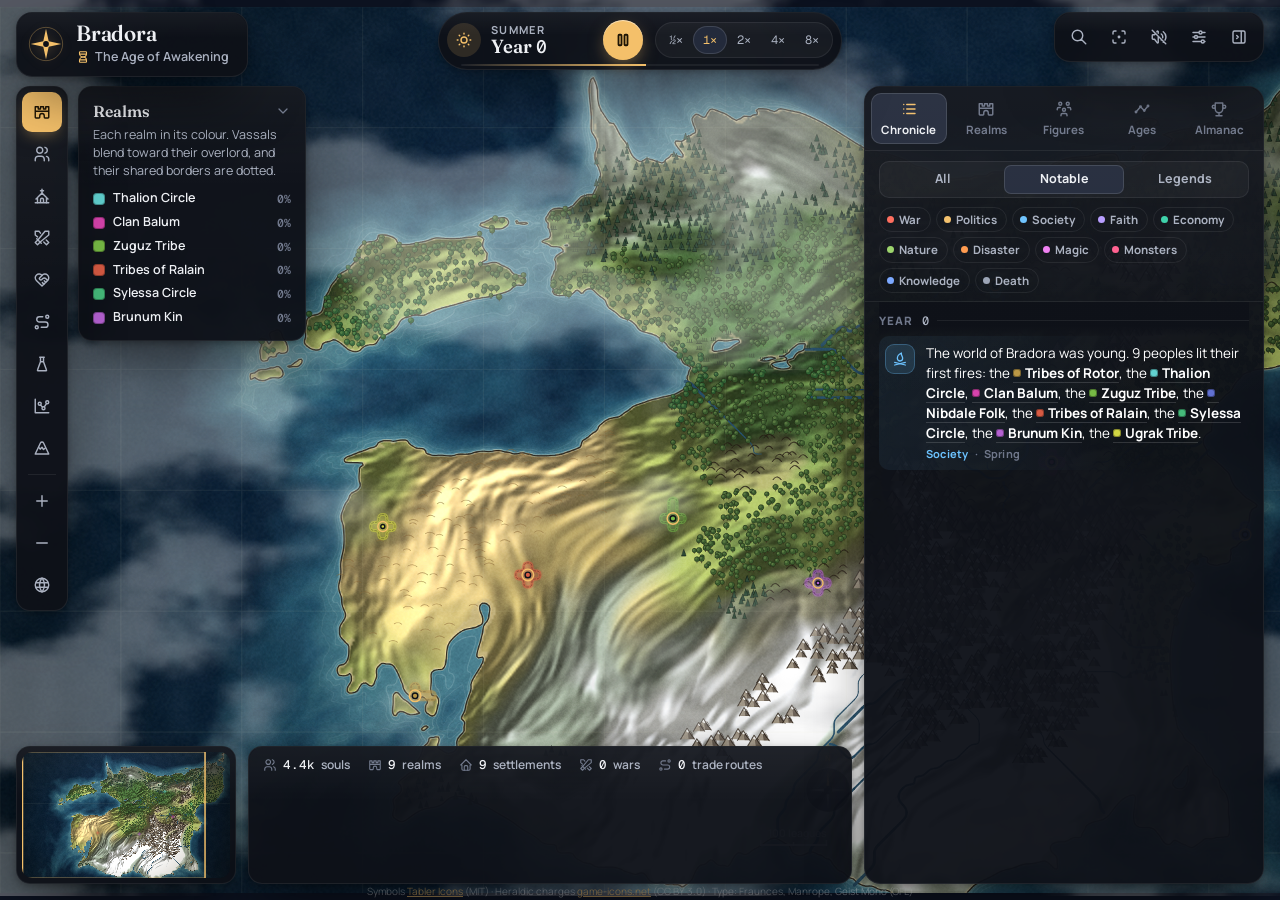
==== commit 5c4c238b: "Living Atlas v3: seasonal simulation with armies, dynasties and vassals; new interface Simulation: s" ====
--- a/index.html
+++ b/index.html
@@ -10,335 +10,502 @@
 <meta name="claude:viewport-fit-sides" content="cover">
 <link rel="preconnect" href="https://fonts.googleapis.com">
 <link rel="preconnect" href="https://fonts.gstatic.com" crossorigin>
-<link rel="stylesheet" href="https://fonts.googleapis.com/css2?family=Uncial+Antiqua&family=Cormorant+SC:wght@500;600;700&family=Cormorant+Garamond:ital,wght@0,500;0,600;0,700;1,500;1,600&family=Alegreya+Sans:ital,wght@0,400;0,500;0,700;1,400&family=Alegreya+Sans+SC:wght@500;700&family=JetBrains+Mono:wght@400;500&display=swap">
-<style>/* Layout: the painted map runs edge to edge; the codex floats over it in gilded lapis panels. */
+<link rel="stylesheet" href="https://fonts.googleapis.com/css2?family=Fraunces:ital,opsz,wght@0,9..144,500;0,9..144,600;0,9..144,700;1,9..144,500;1,9..144,600&family=Manrope:wght@400;500;600;700;800&family=Geist+Mono:wght@400;500&display=swap">
+<style>/* Layout: the painted world fills the screen; the interface floats over it as obsidian glass, edged in candle-gold. */
 :root{
-  --ink:#0a1120;
-  --lapis:rgba(13,22,42,.93);
-  --lapis-solid:#0f1a32;
-  --lapis-2:#18284c;
-  --line:rgba(216,179,94,.24);
-  --line-2:rgba(216,179,94,.5);
-  --gold:#d8b35e;
-  --gold-hi:#f3d68a;
-  --vellum:#efe5cb;
-  --muted:#9aa5b9;
-  --vermilion:#e0573e;
-  --verdigris:#62b8a0;
-  --violet:#b07cff;
-  --f-brand:'Uncial Antiqua','Iowan Old Style',Georgia,serif;
-  --f-display:'Cormorant SC','Cormorant Garamond',Georgia,serif;
-  --f-book:'Cormorant Garamond','Iowan Old Style',Georgia,serif;
-  --f-ui:'Alegreya Sans','Gill Sans','Trebuchet MS',sans-serif;
-  --f-sc:'Alegreya Sans SC','Alegreya Sans','Trebuchet MS',sans-serif;
-  --f-mono:'JetBrains Mono',ui-monospace,Menlo,Consolas,monospace;
-  --gutter-l:max(16px,env(safe-area-inset-left,0px));
-  --gutter-r:max(16px,env(safe-area-inset-right,0px));
+  --bg:#090b10;
+  --glass:rgba(14,17,24,.965);
+  --glass-hi:rgba(23,27,38,.94);
+  --raise:#1a1f2c;
+  --raise-2:#232a3b;
+  --line:rgba(255,255,255,.07);
+  --line-2:rgba(255,255,255,.13);
+  --text:#eef0f4;
+  --text-2:#aab1c0;
+  --text-3:#6f778a;
+  --accent:#f4c06a;
+  --accent-2:#ffd897;
+  --accent-ink:#1d1405;
+  --d-war:#ff6b5b;--d-politics:#f4c06a;--d-people:#6cc3ff;--d-faith:#b79cff;--d-economy:#3ad1a9;--d-nature:#9bd46a;
+  --d-disaster:#ff9a4d;--d-magic:#f07ff2;--d-monster:#ff5f8f;--d-knowledge:#7aa7ff;--d-death:#9aa3b5;
+  --f-display:'Fraunces','Iowan Old Style',Georgia,serif;
+  --f-ui:'Manrope',system-ui,-apple-system,'Segoe UI',sans-serif;
+  --f-mono:'Geist Mono',ui-monospace,Menlo,Consolas,monospace;
+  --r-lg:16px;--r-md:12px;--r-sm:8px;
+  --shadow:0 24px 60px -12px rgba(0,0,0,.65),0 2px 6px rgba(0,0,0,.25);
+  --gl:max(16px,env(safe-area-inset-left,0px));
+  --gr:max(16px,env(safe-area-inset-right,0px));
+  --side-w:400px;
   color-scheme:dark;
 }
 html,body{height:100%}
-body{background:var(--ink);color:var(--vellum);font-family:var(--f-ui);font-size:15px;line-height:1.45;overflow:hidden}
+body{background:var(--bg);color:var(--text);font-family:var(--f-ui);font-size:14px;line-height:1.5;overflow:hidden;-webkit-font-smoothing:antialiased}
 *{box-sizing:border-box}
 [hidden]{display:none!important}
-button,select{font:inherit;color:inherit}
+button,select,input{font:inherit;color:inherit}
 button{cursor:pointer;background:none;border:0;padding:0}
-a{color:var(--gold)}
-:focus-visible{outline:2px solid var(--gold-hi);outline-offset:2px}
-svg{fill:currentColor}
+a{color:var(--accent)}
+:focus-visible{outline:2px solid var(--accent);outline-offset:2px;border-radius:6px}
+.i{width:18px;height:18px;flex:none;fill:none;stroke:currentColor;stroke-width:1.9;stroke-linecap:round;stroke-linejoin:round}
+.i .f{fill:currentColor;stroke:none}
+kbd{font-family:var(--f-mono);font-size:11px;padding:1px 6px;border:1px solid var(--line-2);border-bottom-width:2px;border-radius:5px;color:var(--text-2);background:rgba(255,255,255,.03)}
+::selection{background:rgba(244,192,106,.35)}
 
 .app{position:relative;height:100%;overflow:hidden}
-.mapwrap{position:absolute;inset:0;background:#0d1626}
+.mapwrap{position:absolute;inset:0;background:#0c1220}
 #map{position:absolute;inset:0;width:100%;height:100%;display:block;cursor:grab;touch-action:none}
 #map.dragging{cursor:grabbing}
-
-/* ---------- panels ---------- */
-.panel{background:var(--lapis);border:1px solid var(--line);border-radius:6px;box-shadow:0 18px 50px rgba(0,0,0,.45),inset 0 0 0 1px rgba(255,255,255,.03);position:relative}
-.panel::before,.panel::after{content:"";position:absolute;width:12px;height:12px;border:1px solid var(--line-2);pointer-events:none}
-.panel::before{top:4px;left:4px;border-right:0;border-bottom:0}
-.panel::after{bottom:4px;right:4px;border-left:0;border-top:0}
-.hud{position:absolute;z-index:5}
-
-/* ---------- top HUD ---------- */
-.hud-top{top:12px;left:var(--gutter-l);right:var(--gutter-r);display:flex;gap:10px;align-items:stretch;pointer-events:none}
-.hud-top>*{pointer-events:auto}
-.cartouche{padding:10px 20px 10px 18px;min-width:0;display:flex;flex-direction:column;justify-content:center}
-.world{font-family:var(--f-brand);font-size:30px;line-height:1;color:var(--gold-hi);letter-spacing:.01em;text-shadow:0 1px 0 rgba(0,0,0,.6);white-space:nowrap}
-.era{font-family:var(--f-book);font-style:italic;font-weight:600;font-size:16px;color:var(--vellum);opacity:.88;margin-top:4px;white-space:nowrap;overflow:hidden;text-overflow:ellipsis}
-.dial{display:flex;align-items:center;gap:14px;padding:8px 14px}
-.play{width:40px;height:40px;border-radius:50%;display:grid;place-items:center;background:radial-gradient(circle at 35% 30%,var(--gold-hi),var(--gold) 60%,#8a6a2a);color:#1b1206;box-shadow:0 2px 0 rgba(0,0,0,.4),inset 0 0 0 1px rgba(255,255,255,.35)}
-.play:hover{filter:brightness(1.08)}
-.yearbox{display:flex;flex-direction:column;line-height:1}
-.yr-lbl{font-family:var(--f-sc);font-size:11px;letter-spacing:.2em;color:var(--muted)}
-.yr{font-family:var(--f-mono);font-size:26px;font-variant-numeric:tabular-nums;min-width:4.6ch;color:var(--vellum);margin-top:2px}
-.seg{display:inline-flex;border:1px solid var(--line);border-radius:4px;overflow:hidden}
-.seg button{padding:6px 9px;font-family:var(--f-mono);font-size:12.5px;color:var(--muted);border-right:1px solid var(--line)}
-.seg button:last-child{border-right:0}
-.seg button[aria-pressed="true"]{background:rgba(216,179,94,.16);color:var(--gold-hi)}
-.seg button:hover{color:var(--vellum)}
-.tools{display:flex;align-items:center;gap:2px;padding:6px 8px;margin-left:auto}
-.tool{display:flex;flex-direction:column;align-items:center;gap:3px;padding:5px 9px;border-radius:4px;color:var(--muted);font-family:var(--f-sc);font-size:11.5px;letter-spacing:.04em;min-width:56px}
-.tool svg{width:20px;height:20px}
-.tool:hover{color:var(--vellum);background:rgba(255,255,255,.04)}
-.tool[aria-pressed="true"]{color:var(--gold-hi)}
-.tool.warn{color:var(--vermilion)}
-.stats{position:absolute;z-index:5;top:86px;left:var(--gutter-l);display:flex;flex-wrap:wrap;gap:4px 14px;font-family:var(--f-sc);font-size:12.5px;letter-spacing:.03em;color:var(--vellum);text-shadow:0 1px 3px rgba(0,0,0,.9),0 0 8px rgba(0,0,0,.6);pointer-events:none;max-width:calc(100% - 460px)}
-.stats b{font-family:var(--f-mono);font-weight:500;font-size:12px;color:var(--gold-hi)}
-
-/* ---------- mode rail ---------- */
-.modes{left:var(--gutter-l);top:122px;display:flex;flex-direction:column;padding:6px;gap:2px}
-.modes>button{display:flex;align-items:center;gap:9px;padding:7px 10px 7px 8px;border-radius:4px;color:var(--muted);font-family:var(--f-sc);font-size:13px;letter-spacing:.03em;text-align:left}
-.modes>button svg{width:20px;height:20px;flex:none}
-.modes>button:hover{color:var(--vellum);background:rgba(255,255,255,.04)}
-.modes>button[aria-pressed="true"]{color:var(--gold-hi);background:rgba(216,179,94,.13);box-shadow:inset 2px 0 0 var(--gold)}
-.zoom{display:flex;gap:4px;margin-top:6px;padding-top:8px;border-top:1px solid var(--line)}
-.zoom button{flex:1;height:30px;border:1px solid var(--line);border-radius:4px;font-family:var(--f-mono);font-size:16px;color:var(--vellum)}
-.zoom button:hover{border-color:var(--line-2)}
-.mode-hint{position:absolute;z-index:5;left:calc(var(--gutter-l) + 150px);top:122px;max-width:260px;font-size:13px;padding:8px 12px;background:var(--lapis);border:1px solid var(--line);border-radius:6px;color:var(--vellum)}
-
-/* ---------- drawer ---------- */
-.drawer{top:122px;right:var(--gutter-r);bottom:176px;width:410px;display:flex;flex-direction:column;min-height:0}
-.tabs{display:flex;border-bottom:1px solid var(--line);padding:0 6px}
-.tabs button{flex:1;padding:12px 4px 10px;font-family:var(--f-display);font-weight:600;font-size:16.5px;color:var(--muted);border-bottom:2px solid transparent;margin-bottom:-1px}
-.tabs button[aria-selected="true"]{color:var(--gold-hi);border-bottom-color:var(--gold)}
-.tabs button:hover{color:var(--vellum)}
-.pane{flex:1;overflow:auto;min-height:0;padding:10px 16px 18px;scrollbar-width:thin;scrollbar-color:rgba(216,179,94,.3) transparent}
-.pane-head{display:flex;justify-content:space-between;align-items:center;gap:8px;margin-bottom:4px}
-.pane-head label{font-family:var(--f-sc);font-size:12px;color:var(--muted);letter-spacing:.1em}
-.pane-head select{background:var(--lapis-2);border:1px solid var(--line);border-radius:4px;padding:4px 8px;font-size:13px}
-
-.log{list-style:none;margin:0;padding:0}
-.log li{display:grid;grid-template-columns:28px 3.2em minmax(0,1fr);gap:8px;align-items:start;padding:8px 0;border-bottom:1px solid rgba(216,179,94,.1);font-family:var(--f-book);font-weight:500;font-size:16px;line-height:1.38}
-.log .ic{width:26px;height:26px;border-radius:50%;display:grid;place-items:center;background:rgba(255,255,255,.04);border:1px solid var(--line);color:var(--gold)}
-.log .ic svg{width:15px;height:15px}
-.log .y{font-family:var(--f-mono);font-size:11.5px;color:var(--muted);padding-top:4px;font-variant-numeric:tabular-nums}
-.log li.i0{font-size:14.5px;color:#c6c3b4}
-.log li.i0 .ic{opacity:.6}
-.log li.i2 .ic{background:radial-gradient(circle at 35% 30%,rgba(243,214,138,.35),rgba(216,179,94,.12));border-color:var(--line-2);color:var(--gold-hi)}
-.log li.i2 .y{color:var(--gold)}
-.log li.t-war .ic,.log li.t-battle .ic,.log li.t-siege .ic,.log li.t-capture .ic,.log li.t-revolt .ic{color:var(--vermilion)}
-.log li.t-plague .ic,.log li.t-blight .ic,.log li.t-lich .ic,.log li.t-death .ic{color:var(--violet)}
-.log li.t-peace .ic,.log li.t-ally .ic,.log li.t-trade .ic,.log li.t-ship .ic{color:var(--verdigris)}
-.log li.i3{display:block;border-bottom:0;padding:18px 0 8px;text-align:center}
-.log li.i3 .ic{display:none}
-.log li.i3 .y{display:block;color:var(--gold);font-size:11px;letter-spacing:.1em}
-.log li.i3 .t{display:block;font-family:var(--f-display);font-weight:700;font-size:22px;color:var(--gold-hi)}
-.log li.i3 .t::before,.log li.i3 .t::after{content:"";display:inline-block;width:40px;height:1px;background:linear-gradient(90deg,transparent,var(--gold));vertical-align:middle;margin:0 10px}
-.log li.i3 .t::after{background:linear-gradient(90deg,var(--gold),transparent)}
-.log li.fresh{animation:fresh 1.8s ease-out}
-@keyframes fresh{from{background:rgba(216,179,94,.18)}to{background:transparent}}
-.ref{color:inherit;text-decoration:none;border-bottom:1px solid rgba(216,179,94,.35);cursor:pointer}
-.ref:hover{color:var(--gold-hi);border-bottom-color:var(--gold-hi)}
-.ref.r::before{content:"";display:inline-block;width:.58em;height:.58em;border-radius:1px;background:var(--c);margin-right:.28em;vertical-align:.06em;box-shadow:0 0 0 1px rgba(0,0,0,.45)}
-.ref.b{color:#ff9d80}
-.ref.g{font-style:italic}
-.hero{font-style:italic;color:var(--gold-hi)}
-
-/* realms list */
-.list-head{display:flex;justify-content:space-between;align-items:center;margin:2px 0 6px}
-.list-head select{background:var(--lapis-2);border:1px solid var(--line);border-radius:4px;padding:4px 8px;font-size:13px}
-.list-head span{font-family:var(--f-sc);font-size:12px;color:var(--muted);letter-spacing:.1em}
-.realm-row{display:grid;grid-template-columns:26px minmax(0,1fr) auto;gap:10px;align-items:center;padding:8px 6px;border-bottom:1px solid rgba(216,179,94,.1);cursor:pointer;border-radius:3px}
-.realm-row:hover{background:rgba(255,255,255,.035)}
-.realm-row .nm{font-family:var(--f-book);font-weight:700;font-size:16.5px;overflow:hidden;text-overflow:ellipsis;white-space:nowrap;line-height:1.15}
-.realm-row .sub{font-size:12.5px;color:var(--muted);overflow:hidden;text-overflow:ellipsis;white-space:nowrap}
-.realm-row .num{text-align:right;font-family:var(--f-mono);font-size:12.5px;font-variant-numeric:tabular-nums}
-.realm-row .num small{display:block;color:var(--muted);font-size:11px}
-.chip{display:inline-block;font-family:var(--f-sc);font-size:10.5px;letter-spacing:.08em;padding:0 6px;border-radius:2px;border:1px solid currentColor;margin-left:6px;vertical-align:2px;line-height:1.5}
-.chip.war{color:var(--vermilion)}
-.chip.gold{color:var(--gold-hi)}
-.chip.teal{color:var(--verdigris)}
-details.fallen{margin-top:16px}
-details.fallen summary{cursor:pointer;color:var(--muted);font-family:var(--f-sc);font-size:13px;letter-spacing:.08em;padding:4px 0}
-.fallen .realm-row{opacity:.66}
-.arms{display:block;filter:drop-shadow(0 2px 2px rgba(0,0,0,.5))}
-
-/* figures */
-.fig{display:grid;grid-template-columns:34px minmax(0,1fr);gap:10px;padding:9px 0;border-bottom:1px solid rgba(216,179,94,.1);cursor:pointer}
-.fig .ic{width:34px;height:34px;border-radius:50%;display:grid;place-items:center;border:1px solid var(--line-2);color:var(--gold-hi);background:rgba(216,179,94,.08)}
-.fig .ic svg{width:19px;height:19px}
-.fig .nm{font-family:var(--f-book);font-weight:700;font-size:16.5px;line-height:1.2}
-.fig .sub{font-size:13px;color:var(--muted)}
-.fig.dead{opacity:.6}
-.sect{font-family:var(--f-sc);font-size:12px;letter-spacing:.14em;color:var(--gold);margin:16px 0 4px;display:flex;align-items:center;gap:10px}
-.sect::after{content:"";flex:1;height:1px;background:linear-gradient(90deg,var(--line-2),transparent)}
-
-/* ages timeline */
-#pane-ages{padding:0}
+.glass{background:var(--glass);border:1px solid var(--line);border-radius:var(--r-lg);box-shadow:var(--shadow);position:relative}
+.glass::before{content:"";position:absolute;inset:0;border-radius:inherit;pointer-events:none;background:linear-gradient(180deg,rgba(255,255,255,.045),transparent 40%)}
+
+/* tooltips */
+[data-tip]{position:relative}
+[data-tip]:hover::after,[data-tip]:focus-visible::after{content:attr(data-tip);position:absolute;z-index:40;left:50%;top:calc(100% + 8px);transform:translateX(-50%);white-space:nowrap;
+  background:#05070b;color:var(--text);font:600 12px/1.2 var(--f-ui);padding:6px 9px;border-radius:7px;border:1px solid var(--line-2);pointer-events:none;box-shadow:0 8px 20px rgba(0,0,0,.4)}
+.dock [data-tip]:hover::after,.dock [data-tip]:focus-visible::after{left:calc(100% + 10px);top:50%;transform:translateY(-50%)}
+
+/* ---------- top bar ---------- */
+.topbar{position:absolute;z-index:10;top:12px;left:var(--gl);right:var(--gr);display:grid;grid-template-columns:1fr auto 1fr;align-items:start;gap:12px;pointer-events:none}
+.topbar>*{pointer-events:auto}
+.brand{display:flex;align-items:center;gap:12px;padding:9px 18px 9px 11px;justify-self:start;max-width:100%}
+.emblem{width:36px;height:36px;color:var(--accent);flex:none;filter:drop-shadow(0 2px 6px rgba(244,192,106,.25))}
+.brand-txt{min-width:0}
+.world{font-family:var(--f-display);font-weight:600;font-size:22px;line-height:1.05;letter-spacing:-.01em;white-space:nowrap;font-variation-settings:"opsz" 72}
+.era{display:flex;align-items:center;gap:5px;color:var(--text-2);font-size:12.5px;font-weight:600;margin-top:3px;white-space:nowrap;overflow:hidden}
+.era .i{width:14px;height:14px;color:var(--accent)}
+.era span{overflow:hidden;text-overflow:ellipsis}
+.capsule{display:flex;align-items:center;gap:12px;padding:7px 8px 9px 8px;border-radius:999px;justify-self:center}
+.when{display:flex;align-items:center;gap:10px;padding-right:4px}
+.season-ico{width:34px;height:34px;border-radius:50%;display:grid;place-items:center;background:rgba(155,212,106,.13);color:var(--d-nature);transition:background .4s,color .4s}
+.season-ico.s1{background:rgba(244,192,106,.14);color:var(--accent)}
+.season-ico.s2{background:rgba(255,154,77,.14);color:var(--d-disaster)}
+.season-ico.s3{background:rgba(108,195,255,.14);color:var(--d-people)}
+.date{display:flex;flex-direction:column;line-height:1.1;min-width:96px}
+.season{font-size:11px;font-weight:700;letter-spacing:.12em;text-transform:uppercase;color:var(--text-2)}
+.yr{font-family:var(--f-display);font-size:19px;font-weight:600;font-variation-settings:"opsz" 48}
+.yr b{font-family:var(--f-mono);font-weight:500;font-size:18px;font-variant-numeric:tabular-nums}
+.play{width:40px;height:40px;border-radius:50%;display:grid;place-items:center;background:var(--accent);color:var(--accent-ink);box-shadow:0 6px 18px -4px rgba(244,192,106,.55),inset 0 1px 0 rgba(255,255,255,.5);transition:transform .12s}
+.play .i{stroke-width:2.4}
+.play:hover{transform:scale(1.05)}
+.play:active{transform:scale(.96)}
+.speeds{display:flex;background:rgba(255,255,255,.04);border:1px solid var(--line);border-radius:999px;padding:3px}
+.speeds button{padding:5px 10px;border-radius:999px;font-family:var(--f-mono);font-size:12px;color:var(--text-2);transition:background .15s,color .15s}
+.speeds button:hover{color:var(--text)}
+.speeds button[aria-pressed="true"]{background:var(--raise-2);color:var(--accent);box-shadow:inset 0 0 0 1px var(--line-2)}
+.season-bar{position:absolute;left:22px;right:22px;bottom:3px;height:2px;border-radius:2px;background:rgba(255,255,255,.06);overflow:hidden}
+.season-bar i{display:block;height:100%;width:0;background:linear-gradient(90deg,transparent,var(--accent))}
+.tools{display:flex;gap:2px;padding:5px;justify-self:end}
+.tool{width:38px;height:38px;border-radius:10px;display:grid;place-items:center;color:var(--text-2);transition:background .15s,color .15s}
+.tool:hover{background:rgba(255,255,255,.06);color:var(--text)}
+.tool[aria-pressed="true"],.tool[aria-expanded="true"]{color:var(--accent);background:rgba(244,192,106,.1)}
+.tool.sm{width:32px;height:32px}
+
+/* ---------- settings popover ---------- */
+.popover{position:absolute;z-index:30;top:74px;right:var(--gr);width:300px;padding:14px 16px 16px}
+.pop-title{font-size:11px;font-weight:800;letter-spacing:.12em;text-transform:uppercase;color:var(--text-3);margin:10px 0 8px}
+.pop-title:first-child{margin-top:0}
+.row-toggle{display:flex;align-items:center;justify-content:space-between;gap:10px;padding:7px 0;font-weight:600;font-size:13.5px}
+.row-toggle>span{display:flex;align-items:center;gap:9px}
+.row-toggle .i{color:var(--text-2)}
+.row-toggle input{appearance:none;width:36px;height:21px;border-radius:999px;background:var(--raise-2);position:relative;cursor:pointer;transition:background .2s;flex:none}
+.row-toggle input::after{content:"";position:absolute;top:3px;left:3px;width:15px;height:15px;border-radius:50%;background:var(--text-2);transition:transform .2s,background .2s}
+.row-toggle input:checked{background:var(--accent)}
+.row-toggle input:checked::after{transform:translateX(15px);background:var(--accent-ink)}
+.mini-seg{display:flex;background:rgba(255,255,255,.04);border:1px solid var(--line);border-radius:8px;padding:2px}
+.mini-seg button{padding:3px 9px;border-radius:6px;font-size:12px;font-weight:700;color:var(--text-2)}
+.mini-seg button[aria-pressed="true"]{background:var(--raise-2);color:var(--text)}
+.pop-note{font-size:12.5px;color:var(--text-2);margin-bottom:8px}
+.btn{display:inline-flex;align-items:center;justify-content:center;gap:8px;padding:9px 14px;border-radius:10px;font-weight:700;font-size:13px;border:1px solid var(--line-2);background:var(--raise);width:100%}
+.btn:hover{background:var(--raise-2)}
+.btn.danger{color:#ffb4a9;border-color:rgba(255,107,91,.35);background:rgba(255,107,91,.08)}
+.btn.danger.armed{background:var(--d-war);color:#1b0805;border-color:var(--d-war)}
+.btn.primary{background:var(--accent);color:var(--accent-ink);border-color:var(--accent)}
+.keys{display:grid;grid-template-columns:1fr 1fr;gap:6px 10px;font-size:12px;color:var(--text-2)}
+
+/* ---------- dock & legend ---------- */
+.dock{position:absolute;z-index:9;left:var(--gl);top:86px;display:flex;flex-direction:column;gap:2px;padding:5px;border-radius:14px}
+.dock button{width:40px;height:40px;border-radius:10px;display:grid;place-items:center;color:var(--text-2);transition:background .15s,color .15s}
+.dock button:hover{background:rgba(255,255,255,.06);color:var(--text)}
+.dock button[aria-pressed="true"]{background:var(--accent);color:var(--accent-ink);box-shadow:0 6px 16px -6px rgba(244,192,106,.6)}
+.dock-sep{height:1px;background:var(--line);margin:4px 6px}
+.legend{position:absolute;z-index:8;left:calc(var(--gl) + 62px);top:86px;width:228px;padding:12px 14px 13px;border-radius:14px}
+.lg-head{display:flex;align-items:center;justify-content:space-between;width:100%;text-align:left;gap:8px}
+.lg-head .i{width:16px;height:16px;color:var(--text-3);transition:transform .2s}
+.legend.collapsed .lg-head .i{transform:rotate(-90deg)}
+.legend.collapsed .lg-body{display:none}
+.legend.collapsed{padding-bottom:12px}
+.legend h3{margin:0;font-family:var(--f-display);font-weight:600;font-size:16px;font-variation-settings:"opsz" 30}
+.legend p{margin:3px 0 9px;color:var(--text-2);font-size:12.5px;line-height:1.45}
+.keylist{display:grid;gap:5px}
+.key{display:flex;align-items:center;gap:8px;font-size:12.5px;font-weight:600;color:var(--text)}
+.key i{width:12px;height:12px;border-radius:4px;flex:none;box-shadow:inset 0 0 0 1px rgba(0,0,0,.3)}
+.key em{font-style:normal;color:var(--text-3);margin-left:auto;font-family:var(--f-mono);font-size:11.5px}
+.ramp{height:8px;border-radius:4px;margin:4px 0 3px}
+.ramp-lbl{display:flex;justify-content:space-between;font-size:11px;color:var(--text-3);font-weight:600}
+
+/* ---------- codex ---------- */
+.side{position:absolute;z-index:9;top:86px;right:var(--gr);bottom:16px;width:var(--side-w);display:flex;flex-direction:column;min-height:0;transition:transform .35s cubic-bezier(.2,.8,.2,1),opacity .25s}
+.app.side-closed .side{transform:translateX(calc(100% + 24px));opacity:0;pointer-events:none}
+.nav{display:grid;grid-template-columns:repeat(5,1fr);gap:2px;padding:6px;border-bottom:1px solid var(--line)}
+.nav button{display:flex;flex-direction:column;align-items:center;gap:3px;padding:7px 2px 6px;border-radius:10px;color:var(--text-3);font-size:11.5px;font-weight:700;transition:background .15s,color .15s}
+.nav button:hover{color:var(--text);background:rgba(255,255,255,.04)}
+.nav button[aria-selected="true"]{color:var(--text);background:var(--raise-2);box-shadow:inset 0 0 0 1px var(--line-2)}
+.nav button[aria-selected="true"] .i{color:var(--accent)}
+.view{flex:1;min-height:0;display:flex;flex-direction:column}
+.scroll{overflow:auto;min-height:0;scrollbar-width:thin;scrollbar-color:rgba(255,255,255,.15) transparent}
+.view.scroll{padding:6px 16px 18px;display:block}
+.filters{padding:10px 14px 8px;border-bottom:1px solid var(--line);display:flex;flex-direction:column;gap:9px}
+.seg{display:flex;background:rgba(255,255,255,.04);border:1px solid var(--line);border-radius:10px;padding:3px}
+.seg button{flex:1;padding:5px 8px;border-radius:7px;font-size:12.5px;font-weight:700;color:var(--text-2)}
+.seg button[aria-pressed="true"]{background:var(--raise-2);color:var(--text);box-shadow:inset 0 0 0 1px var(--line-2)}
+.domains{display:flex;flex-wrap:wrap;gap:5px}
+.dchip{--d:var(--accent);display:inline-flex;align-items:center;gap:5px;padding:3px 9px 3px 7px;border-radius:999px;font-size:11.5px;font-weight:700;color:var(--text-2);border:1px solid var(--line);background:transparent;transition:all .15s}
+.dchip i{width:7px;height:7px;border-radius:50%;background:var(--d)}
+.dchip[aria-pressed="false"]{opacity:.45}
+.dchip[aria-pressed="false"] i{background:transparent;box-shadow:inset 0 0 0 1.5px var(--d)}
+.dchip:hover{opacity:1;border-color:var(--line-2)}
+
+/* chronicle */
+#logScroll{flex:1;padding:0 14px 16px}
+.yearhead{position:sticky;top:0;z-index:2;display:flex;align-items:center;gap:8px;padding:10px 0 6px;background:linear-gradient(180deg,var(--glass) 70%,transparent);font-size:11.5px;font-weight:800;letter-spacing:.1em;text-transform:uppercase;color:var(--text-3)}
+.yearhead b{font-family:var(--f-mono);font-weight:500;letter-spacing:0;font-size:12px;color:var(--text-2)}
+.yearhead::after{content:"";flex:1;height:1px;background:var(--line)}
+.ev{display:grid;grid-template-columns:30px minmax(0,1fr);gap:11px;padding:8px 6px;border-radius:10px;font-size:13.5px;line-height:1.48}
+.ev:hover{background:rgba(255,255,255,.025)}
+.chip-ico{--d:var(--accent);width:30px;height:30px;border-radius:9px;display:grid;place-items:center;color:var(--d);background:color-mix(in srgb,var(--d) 14%,transparent);box-shadow:inset 0 0 0 1px color-mix(in srgb,var(--d) 28%,transparent)}
+.chip-ico .i{width:16px;height:16px}
+.ev .meta{display:flex;gap:6px;align-items:center;font-size:11px;font-weight:700;color:var(--text-3);margin-top:2px;letter-spacing:.02em}
+.ev .meta .dom{color:var(--d)}
+.ev.i0{color:var(--text-2);font-size:13px}
+.ev.i0 .chip-ico{opacity:.7;transform:scale(.88)}
+.ev.i2 .t{color:#fff}
+.ev.i2{background:linear-gradient(90deg,color-mix(in srgb,var(--d) 7%,transparent),transparent 70%)}
+.ev.fresh{animation:fresh 1.8s ease-out}
+@keyframes fresh{from{background:rgba(244,192,106,.14)}to{background:transparent}}
+.era-row{margin:14px 0 6px;padding:14px 16px;border-radius:12px;text-align:center;background:radial-gradient(120% 140% at 50% 0%,rgba(244,192,106,.16),rgba(244,192,106,.03));border:1px solid rgba(244,192,106,.22)}
+.era-row small{display:block;font-size:11px;font-weight:800;letter-spacing:.14em;text-transform:uppercase;color:var(--accent)}
+.era-row div{font-family:var(--f-display);font-weight:600;font-size:21px;margin-top:2px;font-variation-settings:"opsz" 60}
+.ref{color:inherit;text-decoration:none;font-weight:700;border-bottom:1px solid rgba(255,255,255,.14);cursor:pointer;transition:color .12s,border-color .12s}
+.ref:hover{color:var(--accent);border-bottom-color:var(--accent)}
+.ref.r::before{content:"";display:inline-block;width:8px;height:8px;border-radius:3px;background:var(--c);margin-right:4px;vertical-align:.04em;box-shadow:inset 0 0 0 1px rgba(0,0,0,.35)}
+.ref.b{color:#ff9bb8}
+.ref.g,.hero{font-style:italic;font-family:var(--f-display);font-weight:600;font-size:1.04em}
+.hero{color:var(--accent-2)}
+.ref.w{color:#ffb0a6}
+
+/* lists */
+.list-head{display:flex;align-items:center;justify-content:space-between;gap:10px;padding:8px 0 10px;position:sticky;top:0;z-index:2;background:linear-gradient(180deg,var(--glass) 75%,transparent)}
+.list-head .count{font-size:12px;font-weight:700;color:var(--text-3)}
+.list-head .seg{flex:0 0 auto}
+.list-head .seg button{padding:4px 9px;font-size:11.5px}
+.rrow{display:grid;grid-template-columns:30px minmax(0,1fr) auto;gap:11px;align-items:center;padding:8px 8px;border-radius:12px;cursor:pointer;transition:background .12s}
+.rrow:hover{background:rgba(255,255,255,.04)}
+.rrow .nm{font-family:var(--f-display);font-weight:600;font-size:15.5px;line-height:1.2;overflow:hidden;text-overflow:ellipsis;white-space:nowrap;font-variation-settings:"opsz" 24}
+.rrow .sub{font-size:12px;color:var(--text-2);overflow:hidden;text-overflow:ellipsis;white-space:nowrap}
+.rrow .num{text-align:right;font-family:var(--f-mono);font-size:12.5px;font-variant-numeric:tabular-nums}
+.rrow .num small{display:block;font-family:var(--f-ui);color:var(--text-3);font-size:11px;font-weight:600}
+.rrow.vassal{margin-left:22px;position:relative}
+.rrow.vassal::before{content:"";position:absolute;left:-12px;top:-6px;bottom:50%;width:10px;border-left:1.5px solid var(--line-2);border-bottom:1.5px solid var(--line-2);border-bottom-left-radius:8px}
+.tag{display:inline-flex;align-items:center;gap:4px;font-family:var(--f-ui);font-size:10.5px;font-weight:800;letter-spacing:.04em;padding:1px 7px;border-radius:999px;margin-left:6px;vertical-align:2px;line-height:1.6;color:var(--d,var(--accent));background:color-mix(in srgb,var(--d,var(--accent)) 14%,transparent)}
+.tag.war{--d:var(--d-war)}.tag.gold{--d:var(--accent)}.tag.teal{--d:var(--d-economy)}.tag.violet{--d:var(--d-faith)}.tag.blue{--d:var(--d-people)}.tag.grey{--d:var(--d-death)}
+.arms{display:block;filter:drop-shadow(0 2px 3px rgba(0,0,0,.5))}
+details.fold{margin-top:14px}
+details.fold summary{cursor:pointer;list-style:none;display:flex;align-items:center;gap:6px;font-size:12px;font-weight:800;letter-spacing:.08em;text-transform:uppercase;color:var(--text-3);padding:6px 0}
+details.fold summary::-webkit-details-marker{display:none}
+details.fold .rrow{opacity:.62}
+.sect{display:flex;align-items:center;gap:8px;font-size:11.5px;font-weight:800;letter-spacing:.1em;text-transform:uppercase;color:var(--text-3);margin:16px 0 6px}
+.sect .i{width:15px;height:15px;color:var(--accent)}
+.sect::after{content:"";flex:1;height:1px;background:var(--line)}
+.fig{display:grid;grid-template-columns:30px minmax(0,1fr) auto;gap:11px;align-items:center;padding:8px;border-radius:12px;cursor:pointer}
+.fig:hover{background:rgba(255,255,255,.04)}
+.fig .nm{font-family:var(--f-display);font-weight:600;font-size:15px;line-height:1.2;font-variation-settings:"opsz" 24}
+.fig .sub{font-size:12px;color:var(--text-2)}
+.fig.dead{opacity:.55}
+.empty{color:var(--text-3);font-size:13px;padding:10px 4px 6px;line-height:1.55}
+#view-ages{padding:0}
 #ages{display:block;width:100%}
 
-/* inspect */
-.detail .hero-card{display:grid;grid-template-columns:auto minmax(0,1fr);gap:16px;align-items:center;margin:4px 0 12px}
-.detail h2{font-family:var(--f-display);font-weight:700;font-size:27px;line-height:1.05;margin:0 0 4px;text-wrap:balance;color:var(--gold-hi)}
-.detail .kicker{color:var(--muted);font-size:13.5px}
-.detail .blazon{font-family:var(--f-book);font-style:italic;font-size:14.5px;color:var(--vellum);opacity:.85;margin-top:6px}
-.detail h4{font-family:var(--f-sc);font-size:12px;letter-spacing:.14em;color:var(--gold);font-weight:500;margin:18px 0 8px;display:flex;align-items:center;gap:10px}
-.detail h4::after{content:"";flex:1;height:1px;background:linear-gradient(90deg,var(--line-2),transparent)}
-.kv{display:grid;grid-template-columns:repeat(3,minmax(0,1fr));gap:10px 12px}
-.kv div{min-width:0}
-.kv .k{font-family:var(--f-sc);font-size:11px;color:var(--muted);letter-spacing:.08em}
-.kv .v{font-family:var(--f-mono);font-size:14px;font-variant-numeric:tabular-nums;overflow-wrap:anywhere}
-.kv .v.txt{font-family:var(--f-book);font-weight:600;font-size:15px}
-.meter{height:4px;background:rgba(255,255,255,.07);border-radius:2px;margin-top:4px;overflow:hidden}
-.meter i{display:block;height:100%;background:linear-gradient(90deg,var(--gold),var(--gold-hi))}
-.ruler{background:rgba(255,255,255,.035);border:1px solid var(--line);border-radius:4px;padding:10px 12px;font-size:14px}
-.ruler .nm{font-family:var(--f-display);font-weight:700;font-size:19px;color:var(--vellum)}
-.trait{display:inline-block;font-family:var(--f-sc);font-size:11.5px;padding:0 7px;border:1px solid var(--line-2);border-radius:2px;margin:6px 4px 0 0;color:var(--gold-hi)}
-.mini{list-style:none;margin:0;padding:0;font-size:14.5px}
-.mini li{display:flex;justify-content:space-between;align-items:center;gap:10px;padding:4px 0;border-bottom:1px dashed rgba(216,179,94,.14)}
-.mini li>span:last-child{font-family:var(--f-mono);font-size:12px;color:var(--muted);white-space:nowrap}
-.rel{display:inline-block;width:56px;height:5px;background:rgba(255,255,255,.07);border-radius:2px;position:relative;vertical-align:middle;margin-left:6px}
-.rel i{position:absolute;top:0;bottom:0;left:50%}
-.res-row{display:flex;flex-wrap:wrap;gap:6px}
-.res{display:inline-flex;align-items:center;gap:5px;padding:3px 8px 3px 5px;border:1px solid var(--line);border-radius:3px;font-size:13px}
-.res svg{width:16px;height:16px;color:var(--gold-hi)}
-.res b{font-family:var(--f-mono);font-weight:500;font-size:12px}
-.spark{display:block;width:100%;height:46px}
-.reigns{list-style:none;margin:0;padding:0;font-size:14px}
-.reigns li{display:grid;grid-template-columns:7.5em minmax(0,1fr);gap:8px;padding:3px 0;border-bottom:1px dashed rgba(216,179,94,.12)}
-.reigns li span:first-child{font-family:var(--f-mono);font-size:11.5px;color:var(--muted);padding-top:2px}
-.empty{color:var(--muted);font-size:14.5px;padding:16px 4px;line-height:1.55;font-family:var(--f-book);font-style:italic}
-.close{float:right;margin-top:4px;font-family:var(--f-sc);font-size:12px;letter-spacing:.06em;color:var(--muted);border:1px solid var(--line);border-radius:3px;padding:3px 9px}
-.close:hover{color:var(--vellum);border-color:var(--line-2)}
-.flyto{font-family:var(--f-sc);font-size:12px;letter-spacing:.06em;color:var(--gold-hi);border:1px solid var(--line-2);border-radius:3px;padding:3px 9px;margin-right:6px}
-
-/* ---------- strip ---------- */
-.strip{left:var(--gutter-l);right:calc(var(--gutter-r) + 424px);bottom:16px;height:146px}
+/* detail pages */
+.crumbs{display:flex;align-items:center;justify-content:space-between;padding:8px 10px 8px 8px;border-bottom:1px solid var(--line)}
+.back{display:inline-flex;align-items:center;gap:6px;padding:6px 10px 6px 7px;border-radius:9px;font-weight:700;font-size:13px;color:var(--text-2)}
+.back:hover{background:rgba(255,255,255,.05);color:var(--text)}
+.detail{padding:4px 16px 20px;flex:1}
+.hero-card{display:grid;grid-template-columns:auto minmax(0,1fr);gap:16px;align-items:center;padding:14px 0 10px}
+.hero-card h2{margin:0;font-family:var(--f-display);font-weight:600;font-size:25px;line-height:1.08;letter-spacing:-.01em;text-wrap:balance;font-variation-settings:"opsz" 72}
+.kicker{color:var(--text-2);font-size:12.5px;margin-top:5px;line-height:1.45}
+.blazon{font-family:var(--f-display);font-style:italic;font-size:13.5px;color:var(--text-2);margin-top:6px}
+.badge-ico{--d:var(--accent);width:64px;height:64px;border-radius:18px;display:grid;place-items:center;color:var(--d);background:color-mix(in srgb,var(--d) 14%,transparent);box-shadow:inset 0 0 0 1px color-mix(in srgb,var(--d) 30%,transparent)}
+.badge-ico .i{width:32px;height:32px;stroke-width:1.6}
+.tags{display:flex;flex-wrap:wrap;gap:5px;margin:2px 0 4px}
+.tags .tag{margin-left:0}
+h4.h{display:flex;align-items:center;gap:8px;font-size:11.5px;font-weight:800;letter-spacing:.1em;text-transform:uppercase;color:var(--text-3);margin:20px 0 9px}
+h4.h .i{width:15px;height:15px;color:var(--accent)}
+h4.h::after{content:"";flex:1;height:1px;background:var(--line)}
+.stats{display:grid;grid-template-columns:repeat(3,minmax(0,1fr));gap:6px}
+.stat{background:rgba(255,255,255,.035);border:1px solid var(--line);border-radius:11px;padding:8px 10px;min-width:0}
+.stat .k{font-size:10.5px;font-weight:800;letter-spacing:.07em;text-transform:uppercase;color:var(--text-3)}
+.stat .v{font-family:var(--f-mono);font-size:15px;font-variant-numeric:tabular-nums;margin-top:1px;overflow:hidden;text-overflow:ellipsis;white-space:nowrap}
+.stat .v.txt{font-family:var(--f-display);font-weight:600;font-size:14.5px}
+.stat .v small{font-size:11px;color:var(--text-3)}
+.meter{height:4px;background:rgba(255,255,255,.07);border-radius:2px;margin-top:6px;overflow:hidden}
+.meter i{display:block;height:100%;border-radius:2px;background:var(--d,var(--accent))}
+.card{background:rgba(255,255,255,.035);border:1px solid var(--line);border-radius:12px;padding:11px 12px}
+.ruler-card{display:grid;grid-template-columns:42px minmax(0,1fr);gap:12px;align-items:center}
+.avatar{width:42px;height:42px;border-radius:50%;display:grid;place-items:center;background:radial-gradient(circle at 35% 30%,rgba(244,192,106,.35),rgba(244,192,106,.08));color:var(--accent);box-shadow:inset 0 0 0 1px rgba(244,192,106,.35)}
+.ruler-card .nm{font-family:var(--f-display);font-weight:600;font-size:17px;line-height:1.15}
+.ruler-card .sub{font-size:12px;color:var(--text-2)}
+.pill{display:inline-block;font-size:11px;font-weight:700;padding:2px 8px;border-radius:999px;border:1px solid var(--line-2);color:var(--text-2);margin:6px 4px 0 0}
+.mini{list-style:none;margin:0;padding:0;font-size:13px}
+.mini li{display:flex;justify-content:space-between;align-items:center;gap:10px;padding:6px 2px;border-bottom:1px solid var(--line)}
+.mini li:last-child{border-bottom:0}
+.mini li>span:last-child{font-family:var(--f-mono);font-size:12px;color:var(--text-2);white-space:nowrap}
+.rel{display:inline-block;width:52px;height:5px;background:rgba(255,255,255,.08);border-radius:3px;position:relative;vertical-align:middle;margin-left:7px}
+.rel i{position:absolute;top:0;bottom:0;left:50%;border-radius:3px}
+.mixbar{display:flex;height:9px;border-radius:5px;overflow:hidden;background:rgba(255,255,255,.06)}
+.mixbar i{display:block;height:100%}
+.mixkeys{display:flex;flex-wrap:wrap;gap:4px 12px;margin-top:7px;font-size:12px;font-weight:600;color:var(--text-2)}
+.mixkeys span{display:inline-flex;align-items:center;gap:5px}
+.mixkeys b{width:8px;height:8px;border-radius:3px;display:inline-block}
+.bgrid{display:grid;grid-template-columns:repeat(5,minmax(0,1fr));gap:6px}
+.bld{display:flex;flex-direction:column;align-items:center;gap:3px;padding:8px 2px 6px;border-radius:10px;border:1px solid var(--line);font-size:10.5px;font-weight:700;color:var(--text-3);text-align:center}
+.bld.on{color:var(--text);background:rgba(58,209,169,.08);border-color:rgba(58,209,169,.3)}
+.bld.on .i{color:var(--d-economy)}
+.fields{display:grid;gap:8px}
+.field{display:grid;grid-template-columns:22px 92px minmax(0,1fr) 34px;gap:8px;align-items:center;font-size:12.5px;font-weight:600}
+.field .i{width:16px;height:16px;color:var(--d-knowledge)}
+.field .bar{height:6px;border-radius:3px;background:rgba(255,255,255,.07);display:grid;grid-template-columns:repeat(6,1fr);gap:2px}
+.field .bar i{border-radius:2px;background:rgba(255,255,255,.06)}
+.field .bar i.on{background:var(--d-knowledge)}
+.field em{font-style:normal;font-family:var(--f-mono);font-size:11.5px;color:var(--text-3);text-align:right}
+.field small{grid-column:2/-1;margin-top:-4px;color:var(--text-3);font-size:11.5px}
+.spark{display:block;width:100%;height:52px}
+.spark-l{display:flex;justify-content:space-between;font-family:var(--f-mono);font-size:11px;color:var(--text-3);margin-top:2px}
+.reigns{list-style:none;margin:0;padding:0;font-size:13px;position:relative}
+.reigns li{display:grid;grid-template-columns:82px minmax(0,1fr);gap:10px;padding:5px 0}
+.reigns li span:first-child{font-family:var(--f-mono);font-size:11.5px;color:var(--text-3);padding-top:1px}
+.reigns li.now span:last-child{color:var(--accent-2);font-weight:700}
+.scorebar{display:flex;height:8px;border-radius:4px;overflow:hidden;background:rgba(255,255,255,.06);margin:8px 0 4px}
+.scorebar i{display:block;height:100%}
+.score-l{display:flex;justify-content:space-between;font-size:12px;font-weight:700}
+
+/* almanac */
+.records{display:grid;gap:6px}
+.record{display:grid;grid-template-columns:30px minmax(0,1fr) auto;gap:10px;align-items:center;padding:8px 10px;border-radius:12px;background:rgba(255,255,255,.03);border:1px solid var(--line)}
+.record .k{font-size:11px;font-weight:800;letter-spacing:.06em;text-transform:uppercase;color:var(--text-3)}
+.record .t{font-family:var(--f-display);font-weight:600;font-size:14px;line-height:1.25}
+.record .v{font-family:var(--f-mono);font-size:12.5px;color:var(--accent);text-align:right;white-space:nowrap}
+.record .v small{display:block;color:var(--text-3);font-size:11px}
+
+/* ---------- bottom: minimap & strip ---------- */
+.mini{}
+section.mini{position:absolute;z-index:8;left:var(--gl);bottom:16px;width:220px;height:138px;padding:5px;border-radius:14px}
+#minimap{display:block;width:100%;height:100%;border-radius:10px;cursor:pointer}
+.strip{position:absolute;z-index:8;left:calc(var(--gl) + 232px);right:calc(var(--gr) + var(--side-w) + 12px);bottom:16px;height:138px;display:flex;flex-direction:column;border-radius:14px;transition:right .35s cubic-bezier(.2,.8,.2,1)}
+.app.side-closed .strip{right:var(--gr)}
+.kpis{display:flex;gap:4px 18px;flex-wrap:wrap;padding:9px 14px 0;font-size:12px;color:var(--text-2);font-weight:600}
+.kpis span{display:inline-flex;align-items:center;gap:6px;white-space:nowrap}
+.kpis .i{width:14px;height:14px;color:var(--text-3)}
+.kpis b{font-family:var(--f-mono);font-weight:500;font-size:12.5px;color:var(--text)}
+.chart-box{position:relative;flex:1;min-height:0}
 #chart{position:absolute;inset:0;width:100%;height:100%;display:block}
-.chart-cap{position:absolute;left:54px;top:9px;font-family:var(--f-sc);font-size:12px;letter-spacing:.12em;color:var(--muted);pointer-events:none}
-.chart-tip{position:absolute;top:26px;pointer-events:none;background:var(--lapis-solid);border:1px solid var(--line);padding:6px 9px;font-size:12.5px;border-radius:4px;white-space:nowrap;z-index:2}
-.credit{position:absolute;z-index:4;right:calc(var(--gutter-r) + 2px);bottom:2px;font-size:10.5px;color:rgba(239,229,203,.55);text-shadow:0 1px 2px #000}
-.credit a{color:rgba(243,214,138,.75)}
-
-/* ---------- tip, toasts, banner, loading ---------- */
-.tip{position:absolute;z-index:6;pointer-events:none;background:var(--lapis-solid);border:1px solid var(--line-2);border-radius:5px;padding:8px 11px;font-size:13.5px;max-width:260px;line-height:1.38;box-shadow:0 8px 24px rgba(0,0,0,.5)}
-.tip b{font-family:var(--f-book);font-size:16px;color:var(--gold-hi)}
-.tip .k{color:var(--muted)}
-.tip .arms{float:left;margin:2px 9px 0 0}
-.toasts{position:absolute;z-index:7;top:96px;left:50%;transform:translateX(-50%);display:flex;flex-direction:column;gap:8px;width:min(480px,calc(100% - 32px));pointer-events:none}
-.toast{pointer-events:auto;display:grid;grid-template-columns:40px minmax(0,1fr);gap:12px;align-items:center;padding:10px 14px;background:var(--lapis);border:1px solid var(--line-2);border-radius:6px;box-shadow:0 14px 40px rgba(0,0,0,.5);font-family:var(--f-book);font-weight:500;font-size:15.5px;line-height:1.33;cursor:pointer;animation:tin .5s cubic-bezier(.2,.8,.2,1)}
-.toast .ic{width:40px;height:40px;border-radius:50%;display:grid;place-items:center;background:radial-gradient(circle at 35% 30%,rgba(243,214,138,.35),rgba(216,179,94,.1));border:1px solid var(--line-2);color:var(--gold-hi)}
-.toast .ic svg{width:22px;height:22px}
-.toast .yy{font-family:var(--f-mono);font-size:11px;color:var(--gold);display:block}
-.toast.out{animation:tout .5s ease-in forwards}
-@keyframes tin{from{opacity:0;transform:translateY(-12px) scale(.98)}to{opacity:1;transform:none}}
+.chart-tip{position:absolute;top:2px;pointer-events:none;background:#05070b;border:1px solid var(--line-2);padding:7px 10px;font-size:12px;border-radius:9px;white-space:nowrap;z-index:2;line-height:1.5}
+.credit{position:absolute;z-index:4;left:50%;transform:translateX(-50%);bottom:1px;font-size:10px;color:rgba(238,240,244,.42);white-space:nowrap;pointer-events:auto}
+.credit a{color:rgba(244,192,106,.6)}
+
+/* ---------- hover card, toasts, palette, modal, loading ---------- */
+.hovercard{position:absolute;z-index:20;pointer-events:none;background:rgba(9,11,16,.96);border:1px solid var(--line-2);border-radius:12px;padding:10px 12px;font-size:12.5px;max-width:270px;line-height:1.45;box-shadow:var(--shadow);display:grid;grid-template-columns:auto minmax(0,1fr);gap:4px 10px}
+.hovercard .hc-ico{grid-row:span 3;align-self:start}
+.hovercard b{font-family:var(--f-display);font-weight:600;font-size:15px;color:#fff;line-height:1.2;display:block}
+.hovercard .k{color:var(--text-2)}
+.hovercard .hc-tags{display:flex;flex-wrap:wrap;gap:4px}
+.hovercard .hc-tags .tag{margin:0}
+.toasts{position:absolute;z-index:12;top:84px;left:50%;transform:translateX(-50%);display:flex;flex-direction:column;gap:8px;width:min(460px,calc(100% - 32px));pointer-events:none}
+.toast{pointer-events:auto;display:grid;grid-template-columns:34px minmax(0,1fr);gap:12px;align-items:center;padding:10px 14px 10px 10px;background:rgba(12,15,22,.96);border:1px solid var(--line-2);border-radius:14px;box-shadow:var(--shadow);font-size:13.5px;line-height:1.45;cursor:pointer;animation:tin .5s cubic-bezier(.2,.8,.2,1);border-left:3px solid var(--d)}
+.toast .chip-ico{width:34px;height:34px}
+.toast .yy{display:block;font-size:11px;font-weight:800;letter-spacing:.06em;text-transform:uppercase;color:var(--d)}
+.toast.out{animation:tout .45s ease-in forwards}
+@keyframes tin{from{opacity:0;transform:translateY(-10px) scale(.98)}to{opacity:1;transform:none}}
 @keyframes tout{to{opacity:0;transform:translateY(-8px)}}
-.banner{position:absolute;z-index:8;left:50%;top:50%;transform:translate(-50%,-50%);width:min(600px,calc(100% - 32px));max-height:80%;overflow:auto;padding:22px 24px}
-.banner h3{margin:0 0 6px;font-family:var(--f-display);font-weight:700;font-size:26px;color:var(--gold-hi)}
-.banner p{margin:0 0 6px;font-family:var(--f-book);font-size:17px}
-.banner ul{margin:8px 0 14px;padding:0;list-style:none}
-.banner li{font-family:var(--f-book);font-size:16px;padding:5px 0;border-bottom:1px solid rgba(216,179,94,.12)}
-.banner li b{font-family:var(--f-mono);font-size:11.5px;color:var(--gold);margin-right:6px}
-.btn-gold{background:radial-gradient(circle at 35% 30%,var(--gold-hi),var(--gold) 70%);color:#1b1206;font-family:var(--f-sc);font-weight:700;letter-spacing:.06em;padding:8px 16px;border-radius:4px}
-.loading{position:absolute;inset:0;z-index:9;display:grid;place-items:center;background:radial-gradient(ellipse at center,#16264a,#0a1120 70%)}
-.loading-in{text-align:center}
-.loading-title{font-family:var(--f-brand);font-size:42px;color:var(--gold-hi)}
-.loading-sub{font-family:var(--f-book);font-style:italic;font-size:19px;color:var(--vellum);margin-top:8px;opacity:.85;animation:breathe 1.6s ease-in-out infinite alternate}
-@keyframes breathe{from{opacity:.45}to{opacity:.95}}
-
-/* ---------- narrow screens: the map on top, the codex below ---------- */
-@media (max-width:960px){
+.scrim{position:fixed;inset:0;z-index:25;background:rgba(5,7,11,.55)}
+.palette{position:fixed;z-index:26;left:50%;top:14vh;transform:translateX(-50%);width:min(560px,calc(100% - 32px));overflow:hidden}
+.pal-in{display:flex;align-items:center;gap:10px;padding:14px 16px;border-bottom:1px solid var(--line)}
+.pal-in .i{color:var(--text-3)}
+.pal-in input{flex:1;background:none;border:0;outline:none;font-size:16px;font-weight:600}
+.pal-in input::placeholder{color:var(--text-3)}
+.pal-res{max-height:52vh;overflow:auto;padding:6px}
+.pal-grp{font-size:11px;font-weight:800;letter-spacing:.1em;text-transform:uppercase;color:var(--text-3);padding:10px 10px 4px}
+.pal-item{display:grid;grid-template-columns:28px minmax(0,1fr) auto;gap:10px;align-items:center;width:100%;text-align:left;padding:7px 10px;border-radius:10px}
+.pal-item .nm{font-weight:700}
+.pal-item .sub{color:var(--text-3);font-size:12px}
+.pal-item[aria-selected="true"],.pal-item:hover{background:var(--raise-2)}
+.modal{position:fixed;z-index:27;left:50%;top:50%;transform:translate(-50%,-50%);width:min(600px,calc(100% - 32px));max-height:82vh;overflow:auto;padding:24px}
+.modal h3{margin:0 0 4px;font-family:var(--f-display);font-weight:600;font-size:26px;font-variation-settings:"opsz" 72}
+.modal p{margin:0 0 12px;color:var(--text-2)}
+.modal .ev{padding:7px 0}
+.modal .btn{margin-top:14px}
+.loading{position:fixed;inset:0;z-index:50;display:flex;flex-direction:column;align-items:center;justify-content:center;gap:14px;background:radial-gradient(80% 70% at 50% 40%,#151b2b,#07090d)}
+.emblem.big{width:64px;height:64px;animation:spin 14s linear infinite}
+@keyframes spin{to{transform:rotate(360deg)}}
+.load-title{font-family:var(--f-display);font-weight:600;font-size:34px;font-variation-settings:"opsz" 144}
+.load-bar{width:220px;height:3px;border-radius:2px;background:rgba(255,255,255,.08);overflow:hidden}
+.load-bar i{display:block;height:100%;width:40%;background:linear-gradient(90deg,transparent,var(--accent));animation:load 1.3s ease-in-out infinite}
+@keyframes load{from{transform:translateX(-100%)}to{transform:translateX(260%)}}
+.load-sub{color:var(--text-2);font-size:13px;font-weight:600}
+
+/* ---------- narrow screens: map on top, codex below ---------- */
+@media (max-width:1000px){
   html,body{height:auto;overflow:auto}
-  .app{height:auto;overflow:visible;display:flex;flex-direction:column;gap:10px;padding-left:var(--gutter-l);padding-right:var(--gutter-r);padding-block:10px}
-  .hud,.stats{position:relative;inset:auto;top:auto;left:auto;right:auto;bottom:auto}
-  .hud-top{order:1;flex-wrap:wrap}
-  .cartouche{flex:1 1 100%}
-  .dial{flex:1 1 auto;justify-content:space-between}
-  .tools{flex:1 1 100%;margin-left:0;justify-content:space-between}
-  .stats{order:2;max-width:none;text-shadow:none}
-  .mapwrap{order:3;position:relative;inset:auto;aspect-ratio:180/110;width:100%;border-radius:6px;overflow:hidden;border:1px solid var(--line)}
-  .modes{order:4;flex-direction:row;flex-wrap:wrap;top:auto}
-  .modes>button{flex:1 1 30%;padding:7px 8px}
-  .zoom{flex:1 1 100%;margin-top:2px;padding-top:6px}
-  .mode-hint{display:none}
-  .strip{order:5;height:120px;width:100%}
-  .drawer{order:6;width:100%;height:72vh;top:auto;bottom:auto}
-  .toasts{position:fixed;top:auto;bottom:12px}
+  :root{--side-w:100%}
+  .app{height:auto;overflow:visible;display:flex;flex-direction:column;gap:10px;padding-left:var(--gl);padding-right:var(--gr);padding-block:10px}
+  .topbar,.dock,.legend,.side,.strip,section.mini,.popover,.toasts,.credit{position:relative;inset:auto;top:auto;left:auto;right:auto;bottom:auto;transform:none}
+  .topbar{order:1;display:flex;flex-wrap:wrap;gap:8px}
+  .brand{flex:1 1 100%}
+  .capsule{flex:1 1 auto;justify-content:space-between;border-radius:16px;flex-wrap:wrap}
+  .tools{flex:1 1 100%;justify-content:space-around}
+  .popover{order:2;width:100%}
+  .mapwrap{order:3;position:relative;inset:auto;aspect-ratio:180/110;width:100%;border-radius:14px;overflow:hidden;border:1px solid var(--line)}
+  .dock{order:4;flex-direction:row;overflow-x:auto;justify-content:space-between}
+  .dock-sep{width:1px;height:auto;margin:6px 2px}
+  .legend{order:5;width:100%}
+  section.mini{display:none}
+  .strip{order:6;height:150px;width:100%}
+  .side{order:7;width:100%;height:78vh;transform:none!important;opacity:1!important;pointer-events:auto!important}
+  .toasts{position:fixed;top:auto;bottom:12px;left:50%;transform:translateX(-50%);order:9}
   .toast:nth-child(n+2){display:none}
-  .credit{position:relative;order:7;right:auto;bottom:auto;text-align:center}
-  .world{font-size:26px}
-}
-@media (prefers-reduced-motion:reduce){.log li.fresh,.toast,.loading-sub{animation:none}}
+  .credit{order:8;text-align:center;white-space:normal;left:auto}
+  [data-tip]:hover::after{display:none}
+  #sideBtn{display:none}
+}
+@media (prefers-reduced-motion:reduce){.ev.fresh,.toast,.emblem.big,.load-bar i{animation:none}.side{transition:none}}
 </style>
 
 <div class="app" id="app">
   <section class="mapwrap" id="mapwrap" aria-label="World map">
     <canvas id="map"></canvas>
-    <div class="tip" id="tip" hidden></div>
-    <div class="loading" id="loading"><div class="loading-in"><div class="loading-title">The Living Atlas</div><div class="loading-sub" id="loadingSub">Raising mountains&hellip;</div></div></div>
+    <div class="hovercard" id="tip" hidden></div>
   </section>
 
-  <header class="hud hud-top">
-    <div class="panel cartouche">
-      <div class="world" id="worldName">&nbsp;</div>
-      <div class="era" id="eraName">&nbsp;</div>
-    </div>
-    <div class="panel dial">
-      <button class="play" id="playBtn" type="button" aria-label="Pause"><svg viewBox="0 0 24 24" width="18" height="18" aria-hidden="true"><path id="playIcon" d="M7 5h3v14H7zM14 5h3v14h-3z"/></svg></button>
-      <div class="yearbox"><span class="yr-lbl">Year</span><span class="yr" id="year">0</span></div>
-      <div class="seg" role="group" aria-label="Years per second" id="speedSeg">
-        <button type="button" data-s="1" aria-pressed="false">1&times;</button>
-        <button type="button" data-s="3" aria-pressed="true">3&times;</button>
-        <button type="button" data-s="10" aria-pressed="false">10&times;</button>
-        <button type="button" data-s="30" aria-pressed="false">30&times;</button>
+  <!-- top bar -->
+  <header class="topbar">
+    <div class="brand glass">
+      <svg class="emblem" viewBox="0 0 40 40" aria-hidden="true"><circle cx="20" cy="20" r="18.5" fill="none" stroke="currentColor" stroke-opacity=".35"/><path d="M20 3 L23 17 L37 20 L23 23 L20 37 L17 23 L3 20 L17 17 Z" fill="currentColor"/><circle cx="20" cy="20" r="3.2" fill="#0d1018"/></svg>
+      <div class="brand-txt">
+        <div class="world" id="worldName">&nbsp;</div>
+        <div class="era"><svg class="i"><use href="#i-hourglass"/></svg><span id="eraName">&nbsp;</span></div>
       </div>
     </div>
-    <div class="panel tools">
-      <button class="tool" type="button" id="followBtn" aria-pressed="false" title="Fly the camera to great events"><svg><use href="#i-camera"/></svg><span>Follow</span></button>
-      <button class="tool" type="button" id="cloudBtn" aria-pressed="true" title="Show drifting clouds"><svg viewBox="0 0 24 24"><path d="M7 18h10a4 4 0 0 0 .6-7.96A6 6 0 0 0 6.1 9.2 4.5 4.5 0 0 0 7 18z" fill="currentColor"/></svg><span>Clouds</span></button>
-      <button class="tool" type="button" id="soundBtn" aria-pressed="false" title="Play the generative soundtrack"><svg><use href="#i-sound"/></svg><span>Music</span></button>
-      <button class="tool" type="button" id="newBtn" title="Roll a new world"><svg><use href="#i-comet"/></svg><span>New world</span></button>
+    <div class="capsule glass" role="group" aria-label="Time">
+      <div class="when">
+        <span class="season-ico" id="seasonIco"><svg class="i"><use href="#i-seedling"/></svg></span>
+        <div class="date"><span class="season" id="seasonName">Spring</span><span class="yr">Year <b id="year">0</b></span></div>
+      </div>
+      <button class="play" id="playBtn" type="button" aria-label="Pause" data-tip="Pause or resume  ·  Space"><svg class="i"><use id="playUse" href="#i-player-pause"/></svg></button>
+      <div class="speeds" id="speedSeg" role="group" aria-label="Seasons per second">
+        <button type="button" data-s=".5" aria-pressed="false" data-tip="Half a season per second">½×</button>
+        <button type="button" data-s="1" aria-pressed="true" data-tip="One season per second">1×</button>
+        <button type="button" data-s="2" aria-pressed="false" data-tip="Two seasons per second">2×</button>
+        <button type="button" data-s="4" aria-pressed="false" data-tip="A year per second">4×</button>
+        <button type="button" data-s="8" aria-pressed="false" data-tip="Two years per second">8×</button>
+      </div>
+      <div class="season-bar"><i id="seasonBar"></i></div>
+    </div>
+    <div class="tools glass">
+      <button class="tool" type="button" id="searchBtn" data-tip="Search the world  ·  /"><svg class="i"><use href="#i-search"/></svg></button>
+      <button class="tool" type="button" id="followBtn" aria-pressed="false" data-tip="Follow great events with the camera  ·  F"><svg class="i"><use href="#i-focus-centered"/></svg></button>
+      <button class="tool" type="button" id="soundBtn" aria-pressed="false" data-tip="Generative soundtrack"><svg class="i"><use id="soundUse" href="#i-volume-off"/></svg></button>
+      <button class="tool" type="button" id="settingsBtn" aria-expanded="false" data-tip="Display &amp; world settings"><svg class="i"><use href="#i-adjustments-horizontal"/></svg></button>
+      <button class="tool" type="button" id="sideBtn" data-tip="Show or hide the codex  ·  B"><svg class="i"><use id="sideUse" href="#i-layout-sidebar-right-collapse"/></svg></button>
     </div>
   </header>
-  <div class="stats" id="stats"></div>
-
-  <nav class="hud modes panel" aria-label="Map mode" id="modeRail">
-    <button type="button" data-m="realms" aria-pressed="true"><svg><use href="#i-castle"/></svg><span>Realms</span></button>
-    <button type="button" data-m="peoples" aria-pressed="false"><svg><use href="#i-people"/></svg><span>Peoples</span></button>
-    <button type="button" data-m="faith" aria-pressed="false"><svg><use href="#i-faith"/></svg><span>Faiths</span></button>
-    <button type="button" data-m="trade" aria-pressed="false"><svg><use href="#i-trade"/></svg><span>Trade</span></button>
-    <button type="button" data-m="density" aria-pressed="false"><svg><use href="#i-found"/></svg><span>Population</span></button>
-    <button type="button" data-m="diplomacy" aria-pressed="false"><svg><use href="#i-ally"/></svg><span>Diplomacy</span></button>
-    <button type="button" data-m="terrain" aria-pressed="false"><svg><use href="#i-explorer"/></svg><span>Terrain</span></button>
-    <div class="zoom"><button type="button" id="zin" aria-label="Zoom in">+</button><button type="button" id="zout" aria-label="Zoom out">&minus;</button><button type="button" id="zreset" aria-label="Fit map">&#9675;</button></div>
+
+  <!-- settings popover -->
+  <div class="popover glass" id="settings" hidden>
+    <div class="pop-title">Display</div>
+    <label class="row-toggle"><span><svg class="i"><use href="#i-cloud"/></svg>Drifting clouds</span><input type="checkbox" id="optClouds" checked></label>
+    <label class="row-toggle"><span><svg class="i"><use href="#i-wheat"/></svg>Farmland</span><input type="checkbox" id="optFarms" checked></label>
+    <div class="row-toggle"><span><svg class="i"><use href="#i-map-pin"/></svg>Labels</span>
+      <div class="mini-seg" id="optLabels"><button type="button" data-v="0">Off</button><button type="button" data-v="1">Few</button><button type="button" data-v="2" aria-pressed="true">All</button></div></div>
+    <div class="pop-title">World</div>
+    <div class="pop-note" id="seedNote"></div>
+    <button class="btn danger" type="button" id="newBtn"><svg class="i"><use href="#i-refresh"/></svg><span>Roll a new world</span></button>
+    <div class="pop-title">Keyboard</div>
+    <div class="keys"><span><kbd>Space</kbd> play / pause</span><span><kbd>1</kbd>–<kbd>5</kbd> speed</span><span><kbd>/</kbd> search</span><span><kbd>F</kbd> follow</span><span><kbd>B</kbd> codex</span><span><kbd>Esc</kbd> back</span></div>
+  </div>
+
+  <!-- layers -->
+  <nav class="dock glass" aria-label="Map layers" id="modeRail">
+    <button type="button" data-m="realms" aria-pressed="true" data-tip="Realms &amp; vassals"><svg class="i"><use href="#i-building-castle"/></svg></button>
+    <button type="button" data-m="peoples" aria-pressed="false" data-tip="Peoples"><svg class="i"><use href="#i-users"/></svg></button>
+    <button type="button" data-m="faith" aria-pressed="false" data-tip="Faiths"><svg class="i"><use href="#i-building-church"/></svg></button>
+    <button type="button" data-m="military" aria-pressed="false" data-tip="Wars &amp; armies"><svg class="i"><use href="#i-swords"/></svg></button>
+    <button type="button" data-m="diplomacy" aria-pressed="false" data-tip="Diplomacy of the selected realm"><svg class="i"><use href="#i-heart-handshake"/></svg></button>
+    <button type="button" data-m="trade" aria-pressed="false" data-tip="Trade &amp; resources"><svg class="i"><use href="#i-route"/></svg></button>
+    <button type="button" data-m="knowledge" aria-pressed="false" data-tip="Knowledge"><svg class="i"><use href="#i-flask"/></svg></button>
+    <button type="button" data-m="density" aria-pressed="false" data-tip="Population density"><svg class="i"><use href="#i-chart-dots"/></svg></button>
+    <button type="button" data-m="terrain" aria-pressed="false" data-tip="Bare terrain"><svg class="i"><use href="#i-mountain"/></svg></button>
+    <span class="dock-sep"></span>
+    <button type="button" id="zin" aria-label="Zoom in" data-tip="Zoom in"><svg class="i"><use href="#i-plus"/></svg></button>
+    <button type="button" id="zout" aria-label="Zoom out" data-tip="Zoom out"><svg class="i"><use href="#i-minus"/></svg></button>
+    <button type="button" id="zreset" aria-label="Fit the world" data-tip="Fit the world"><svg class="i"><use href="#i-world"/></svg></button>
   </nav>
-  <div class="mode-hint" id="modeHint" hidden></div>
-
-  <aside class="hud drawer panel" id="drawer">
-    <div class="tabs" role="tablist">
-      <button type="button" role="tab" aria-selected="true" data-tab="chronicle">Chronicle</button>
-      <button type="button" role="tab" aria-selected="false" data-tab="realms">Realms</button>
-      <button type="button" role="tab" aria-selected="false" data-tab="figures">Figures</button>
-      <button type="button" role="tab" aria-selected="false" data-tab="ages">Ages</button>
-      <button type="button" role="tab" aria-selected="false" data-tab="inspect">Inspect</button>
+  <aside class="legend glass" id="legend" aria-live="polite"></aside>
+
+  <!-- codex -->
+  <aside class="side glass" id="side">
+    <nav class="nav" role="tablist" id="nav">
+      <button type="button" role="tab" data-tab="chronicle" aria-selected="true"><svg class="i"><use href="#i-list"/></svg><span>Chronicle</span></button>
+      <button type="button" role="tab" data-tab="realms" aria-selected="false"><svg class="i"><use href="#i-building-castle"/></svg><span>Realms</span></button>
+      <button type="button" role="tab" data-tab="figures" aria-selected="false"><svg class="i"><use href="#i-users-group"/></svg><span>Figures</span></button>
+      <button type="button" role="tab" data-tab="ages" aria-selected="false"><svg class="i"><use href="#i-timeline"/></svg><span>Ages</span></button>
+      <button type="button" role="tab" data-tab="almanac" aria-selected="false"><svg class="i"><use href="#i-trophy"/></svg><span>Almanac</span></button>
+    </nav>
+    <div class="view" id="view-chronicle">
+      <div class="filters">
+        <div class="seg" id="levelSeg" role="group" aria-label="Importance">
+          <button type="button" data-l="0">All</button><button type="button" data-l="1" aria-pressed="true">Notable</button><button type="button" data-l="2">Legends</button>
+        </div>
+        <div class="domains" id="domainChips"></div>
+      </div>
+      <div class="scroll" id="logScroll"><div class="log" id="log"></div></div>
     </div>
-    <div class="pane" id="pane-chronicle" role="tabpanel">
-      <div class="pane-head">
-        <label for="logFilter">Show</label>
-        <select id="logFilter"><option value="0">Every event</option><option value="1" selected>Notable events</option><option value="2">Legends only</option></select>
-      </div>
-      <ul class="log" id="log"></ul>
+    <div class="view scroll" id="view-realms" hidden></div>
+    <div class="view scroll" id="view-figures" hidden></div>
+    <div class="view scroll" id="view-ages" hidden><canvas id="ages"></canvas></div>
+    <div class="view scroll" id="view-almanac" hidden></div>
+    <div class="view" id="view-detail" hidden>
+      <div class="crumbs"><button type="button" class="back" id="backBtn"><svg class="i"><use href="#i-arrow-left"/></svg><span id="backLbl">Back</span></button><button type="button" class="tool sm" id="locateBtn" data-tip="Show on the map"><svg class="i"><use href="#i-crosshair"/></svg></button></div>
+      <div class="scroll detail" id="detail"></div>
     </div>
-    <div class="pane" id="pane-realms" role="tabpanel" hidden></div>
-    <div class="pane" id="pane-figures" role="tabpanel" hidden></div>
-    <div class="pane" id="pane-ages" role="tabpanel" hidden><canvas id="ages"></canvas></div>
-    <div class="pane detail" id="pane-inspect" role="tabpanel" hidden></div>
   </aside>
 
-  <section class="hud strip panel" aria-label="Population by realm over time">
-    <canvas id="chart"></canvas>
-    <div class="chart-cap">Population by realm</div>
-    <div class="chart-tip" id="chartTip" hidden></div>
+  <!-- bottom -->
+  <section class="mini glass" aria-label="Minimap"><canvas id="minimap"></canvas></section>
+  <section class="strip glass" aria-label="World statistics">
+    <div class="kpis" id="kpis"></div>
+    <div class="chart-box"><canvas id="chart"></canvas><div class="chart-tip" id="chartTip" hidden></div></div>
   </section>
 
   <div class="toasts" id="toasts" aria-live="polite"></div>
-  <div class="banner panel" id="banner" hidden></div>
-  <footer class="credit">Icons: <a href="https://game-icons.net" target="_blank" rel="noopener">game-icons.net</a> by Lorc, Delapouite &amp; contributors, CC BY 3.0 &middot; Fonts: Google Fonts (OFL)</footer>
+  <div class="scrim" id="scrim" hidden></div>
+  <div class="palette glass" id="palette" hidden role="dialog" aria-label="Search">
+    <div class="pal-in"><svg class="i"><use href="#i-search"/></svg><input id="palInput" type="text" placeholder="Search realms, cities, people, monsters…" autocomplete="off" spellcheck="false"><kbd>Esc</kbd></div>
+    <div class="pal-res" id="palRes"></div>
+  </div>
+  <div class="modal glass" id="banner" hidden></div>
+  <div class="loading" id="loading">
+    <svg class="emblem big" viewBox="0 0 40 40" aria-hidden="true"><circle cx="20" cy="20" r="18.5" fill="none" stroke="currentColor" stroke-opacity=".35"/><path d="M20 3 L23 17 L37 20 L23 23 L20 37 L17 23 L3 20 L17 17 Z" fill="currentColor"/><circle cx="20" cy="20" r="3.2" fill="#0d1018"/></svg>
+    <div class="load-title">The Living Atlas</div>
+    <div class="load-bar"><i></i></div>
+    <div class="load-sub" id="loadingSub">Raising mountains…</div>
+  </div>
+  <footer class="credit">Symbols <a href="https://tabler.io/icons" target="_blank" rel="noopener">Tabler Icons</a> (MIT) · Heraldic charges <a href="https://game-icons.net" target="_blank" rel="noopener">game-icons.net</a> (CC BY 3.0) · Type: Fraunces, Manrope, Geist Mono (OFL)</footer>
 </div>
-<div id="sprite" hidden></div>
+<div id="sprite" aria-hidden="true"></div>
 
 <script>
-/* Glyphs from game-icons.net by Lorc, Delapouite and contributors, licensed CC BY 3.0. */
-const ICONS={"war":"M19.75 14.438c59.538 112.29 142.51 202.35 232.28 292.718l3.626 3.75l.063-.062c21.827 21.93 44.04 43.923 66.405 66.25c-18.856 14.813-38.974 28.2-59.938 40.312l28.532 28.53l68.717-68.717c42.337 27.636 76.286 63.646 104.094 105.81l28.064-28.06c-42.47-27.493-79.74-60.206-106.03-103.876l68.936-68.938l-28.53-28.53c-11.115 21.853-24.413 42.015-39.47 60.593c-43.852-43.8-86.462-85.842-130.125-125.47c-.224-.203-.432-.422-.656-.625C183.624 122.75 108.515 63.91 19.75 14.437zm471.875 0c-83.038 46.28-154.122 100.78-221.97 161.156l22.814 21.562l56.81-56.812l13.22 13.187l-56.438 56.44l24.594 23.186c61.802-66.92 117.6-136.92 160.97-218.72zm-329.53 125.906l200.56 200.53a403 403 0 0 1-13.405 13.032L148.875 153.53zm-76.69 113.28l-28.5 28.532l68.907 68.906c-26.29 43.673-63.53 76.414-106 103.907l28.063 28.06c27.807-42.164 61.758-78.174 104.094-105.81l68.718 68.717l28.53-28.53c-20.962-12.113-41.08-25.5-59.937-40.313c17.865-17.83 35.61-35.433 53.157-52.97l-24.843-25.655l-55.47 55.467c-4.565-4.238-9.014-8.62-13.374-13.062l55.844-55.844l-24.53-25.374c-18.28 17.856-36.602 36.06-55.158 54.594c-15.068-18.587-28.38-38.758-39.5-60.625z","peace":"M372 22.41c-6.4 33.89 6.8 54.39 32.6 66.3c4.6 8.17 8.4 16.29 11.4 24.39c-15.3-17.02-33.3-25.31-58-13.12c14.1 27.62 35.6 32.42 61.5 23.42c6.2 21 7.7 41.6 6.3 62.4c0 .2 0 .4-.1.6c1 .6 2 1.1 2.9 1.7c4.9 2.9 9.7 5.9 14.3 8.9c.4-3.3.7-6.7.9-10c1.2-17.6.4-35.4-3.3-53.5c26.8 5.1 43-8.6 52.8-33.62c-24.2-2.6-44.9 1.22-55.3 22.92c-2.6-9.4-6-18.9-10.3-28.46c23.7-15.85 37.7-36.07 26-67.62c-22.5 8.53-33.5 22.13-36.3 39.47C412.8 44.33 400.3 28 372 22.41M190.7 62.63C183.4 82.89 176.4 110 172 136.8c-3.2 19.9-5.3 39.7-5.7 56.9c30.4 25.9 63.3 44.6 99.8 46.3c-33.2-52.5-63-120-75.4-177.37M56.82 102.2c3.08 75.4 32.03 178.7 110.68 233.2l5.5 3.8l-2 6.3c-3.2 10.1-7.8 19-15 25.8c-7.3 6.8-16.9 11.2-28.7 13.3c-22.5 4-54.14.8-101.89-7.7c-9.6 24.1-8.29 50.6.43 72.1c8.72 21.3 24.29 36.6 42.1 40.6c24.85-31.8 62.26-70.4 113.56-68.1c52 2.3 111.5-12.1 146.9-47.6c12.5-12.4 23.2-42.3 29.4-68.6s8.7-49 8.7-49l.6-6.1l6-1.6c21.6-5.6 47.6-10.7 76.7-25.4c-8.6-5.8-18.7-12.6-30.4-19.6c-17.9-10.6-37.6-19.8-47.3-20.9c-16.6-1.7-26 1.3-32.5 6.1c-6.4 4.8-10.6 12.2-14.3 21.1c-3.6 8.9-6.4 19-11.4 28.1c-5.1 9.2-14 17.8-26.8 19.2c-56 6.5-103.8-22.9-143.9-60.1c-33-30.6-61.58-66.8-86.38-94.9m376.08 148c-7.1 2.6-13.9 4.9-20.4 6.8c-1.8 6.9-3.7 13.8-5.6 20.7l17.4 4.8c3-10.7 5.9-21.5 8.6-32.3","ally":"m494 61.363l-82.58 77.934l78.994 132.96l3.586-4.458V61.362zM18 62.5v225.893c4.48.582 9.863.903 15.295.96c11.87.125 21.654-.65 27.15-1.144L113.1 154.974zm389.154 104.86l-7.04 4.556c-.15.097-5.362 3.336-6.893 4.29l-10.605 6.42l.15.09c-4.914 3.057-6.28 3.917-11.857 7.38c-2.83 1.757-2.9 1.798-5.584 3.465c-20.29-10.907-42.306-19.29-67.998-25.882c-32.312 9.762-66.542 23.888-100.722 37.142c14.19 17.087 29.96 22.651 45.845 22.85c18.42.23 37.25-7.78 50.218-16.754l7.4-5.12l7.426 10.73l115.453 83.33l45.112-29.987zm-280.677 2.74L81.11 284.887l16.65 12.803l30.795-34.905l2.467-2.795l3.72-.232q2.25-.141 4.44-.13c10.212.066 19.342 2.716 26.19 8.76c5.072 4.472 8.444 10.426 10.4 17.32l2.28-.142c11.995-.75 22.802 1.725 30.63 8.63c7.827 6.907 11.63 17.323 12.38 29.32l.07 1.08c6.44 1.216 12.205 3.752 16.893 7.888c7.828 6.906 11.63 17.32 12.38 29.317l.197 3.12a38 38 0 0 1 1.9.658l2.033-2.853l5.47-7.678l2.813-3.95l7.33 5.223l59.428 42.336c6.464-1.594 10.317-4.075 12.46-7.086c2.147-3.012 3.233-7.47 2.624-14.107l-71.258-51.03l-7.318-5.24l5.19-7.246l6.67-9.365l7.33 5.223l80.335 57.226c6.464-1.593 10.32-4.074 12.463-7.085c2.144-3.01 3.23-7.457 2.625-14.082l-92.398-65.55l-7.34-5.21l10.414-14.68l7.343 5.208l92.414 65.565c6.47-1.594 10.327-4.075 12.473-7.088c2.148-3.015 3.233-7.476 2.62-14.125l-110.44-79.71c-14.655 8.688-33.402 15.648-53.557 15.396c-23.587-.295-48.817-11.566-67.377-40.05a9 9 0 0 1 4.343-13.327c13.014-4.945 26.163-10.17 39.343-15.354l-92.056-6.834zm12.902 107.62l-47.564 53.91c.927 6.746 3.04 10.942 5.887 13.454s7.275 4.085 14.084 4.164l47.563-53.908c-.927-6.747-3.04-10.945-5.887-13.457s-7.274-4.084-14.084-4.162zm43.308 25.81l-53.713 60.88c.926 6.747 3.04 10.945 5.886 13.457c2.85 2.51 7.275 4.083 14.085 4.16l53.713-60.878c-.926-6.748-3.04-10.944-5.887-13.457s-7.273-4.085-14.083-4.164zm29.34 38.286l-47.56 53.91c.927 6.746 3.04 10.943 5.887 13.456c2.848 2.512 7.275 4.083 14.084 4.162L232 359.44c-.927-6.75-3.04-10.947-5.887-13.46c-2.847-2.512-7.274-4.083-14.084-4.162zm24.702 39.137l-38.794 44.28c.925 6.76 3.038 10.962 5.888 13.476c2.845 2.51 7.267 4.082 14.067 4.163l38.796-44.28c-.926-6.758-3.04-10.96-5.89-13.476c-2.844-2.51-7.266-4.08-14.066-4.162zm35.342 4.79c1.694 4.62 2.673 9.74 3.014 15.192l.232 3.704l-8.277 9.448l26.724 19.037c6.464-1.594 10.316-4.075 12.46-7.086c2.145-3.01 3.233-7.464 2.628-14.093l-36.78-26.2z","crown":"m408.256 119.46l-37.7 52.165l19.57 44.426l34.8-37.214l-16.67-59.375zm86.074 12.513L384.44 249.498L334.01 135.02l-75.162 132.947l-86.948-131.78l-33.334 114.122L17.922 132.83l39.3 127.6c1.945-.348 3.94-.54 5.98-.54c18.812 0 34.26 15.452 34.26 34.262c0 13.823-8.346 25.822-20.235 31.22l5.337 17.33c12.425 25.466 71.863 45.152 176.582 47.206c110.805 2.174 178.12-17.54 189.854-47.207h-.002l4.357-20.26c-16.836-2.114-30.02-16.612-30.02-33.986c0-18.81 15.45-34.262 34.263-34.262c3.513 0 6.91.54 10.11 1.54l26.622-123.762zm-391.77 2.04l1.22 56.337l25.56 24.89l9.592-32.842l-36.37-48.386zm150.585 2.91l-24.483 51.36l28.955 43.885l24.922-44.08l-29.395-51.166zm204.453 135.962c-8.712 0-15.575 6.862-15.575 15.572s6.863 15.574 15.575 15.574s15.572-6.863 15.572-15.573s-6.86-15.572-15.572-15.572zM63.2 278.58c-8.71 0-15.573 6.864-15.573 15.574s6.862 15.573 15.574 15.573s15.573-6.862 15.573-15.573s-6.86-15.574-15.572-15.574zm130.33 17.842c18.812 0 34.26 15.45 34.26 34.262c0 18.81-15.448 34.26-34.26 34.26c-18.813 0-34.262-15.45-34.262-34.26s15.45-34.262 34.26-34.262zm131.234 0c18.812 0 34.26 15.45 34.26 34.262c0 18.81-15.448 34.26-34.26 34.26c-18.813 0-34.262-15.45-34.262-34.26s15.45-34.262 34.262-34.262m-131.235 18.69c-8.713 0-15.573 6.86-15.573 15.572c0 8.71 6.86 15.574 15.572 15.574c8.71 0 15.572-6.864 15.572-15.574s-6.86-15.573-15.573-15.573zm131.234 0c-8.712 0-15.573 6.86-15.573 15.572c0 8.71 6.862 15.574 15.574 15.574s15.574-6.864 15.574-15.574s-6.862-15.573-15.574-15.573z","death":"M256 46c-81.822 0-150 63.366-150 150v150c0 6.668-.757 23.558 0 30h300c.757-6.442 0-23.332 0-30V196c0-86.634-68.178-150-150-150M16 406v60h480v-60z","fall":"M45.906 23.625v9.344c0 102.68 10.49 205.087 41.125 288.155c30.637 83.068 82.364 147.415 163.75 169.78l2.22.626l2.22-.5C344.49 472 396.864 407.39 425.593 323.47c28.728-83.92 35.25-187.777 35.25-290.5v-9.345zM64.72 42.313h377.34c-.413 98.8-7.497 197.342-34.125 275.125c-27.21 79.487-73.39 136.637-154.375 154.78c-73.28-21.03-119.914-78.696-149-157.562c-28.475-77.212-39.206-174.13-39.843-272.344zm18.81 18.75c.807 84.13 12.486 172.823 39.314 244.812c7.825 20.998 16.874 40.495 27.25 58.063l45.844-38.438l-40.75-75.063l-5.47-10.062l10.97-3.344s38.865-11.786 60.406-18.25l20.437-7.25l-94.843-150.468zm160.25 0l45.782 91.5l132.407-43.157c.69-16.205 1.053-32.366 1.155-48.344H243.78zm177.157 68.343L298.031 169.47l24.908 49.78l25.875 48.72l53.28-1.845c10.245-42.834 16.03-89.664 18.844-136.72zM310.908 236.47l-30.75 10.374l67.25 145.187c17.813-23.2 31.737-51.6 42.624-83.686c2.578-7.595 4.966-15.39 7.19-23.344l-53.626 1.844l-5.844.22l-2.75-5.158zm-99.22 4.686c-13.133 3.972-27.346 8.262-34.625 10.47L216 323.28l3.625 6.72l-5.844 4.906l-53.56 44.906c24.67 35.91 55.887 61.828 94.655 73.125c30.34-6.91 55.36-21.496 76.03-42.062L211.69 241.155z","ruin":"m277.822 18l-33.46 5.637l20.41 20.41l42.12-5.5L457.26 171.332l8.892 52.78l-188.006-57.487l-8.16 12.145L494 247.27v-65.372L321.695 18zm-55.242 9.307L42.775 57.597l-14.457 47.276l195.346 59.732c3.162-2.613 6.453-5.325 12.973-10.673L71.084 103.31l34.695-36.474l2.195-2.31L242.262 46.99L222.58 27.31zm78.53 30.146l-20.282 2.65l23.832 23.83l-32.492 10.833l46.45 11.61l-29.983 44.634l154.928 47.373l-2.995-17.778l-139.46-123.152zm-42.794 5.59L116.626 81.55l-12.427 13.063l149.204 45.625c10.38-8.434 21.128-17.107 30.07-24.093l-75.64-18.91l63.506-21.17zM148.13 164.598l-26.595 26.595l-11.867-23.734l-14.95 44.843l-27.23-40.846L53.434 424.46c34.415 5.734 70.622 6.06 109.13-.075zm-5.134 43.134l6 202l-17.992.536l-6-202zm-69.992.004l17.992.528l-6 204l-17.992-.528zM99 208h18v208H99zm310 57v42.73c15.296 4.103 50.7 4.374 85 3.99V265zm-21.236 64c-3.1 2.538-6.47 4.89-10.202 6.822c-6.376 3.302-14.134 5.18-22.37 3.875c-4.783-.758-9.604-2.636-14.467-5.408L327.155 375H439v-46zM457 329v46h37v-46zm-185.658 17.377c-8.592 4.21-16.74 8.066-23.008 13.033c-5.09 4.035-9.18 8.75-12.11 15.59h78.05zM237.104 393c6.465 18.295 8.62 33.21 8.447 46H247v-46zM265 393v46h110v-46zm186.73 0l-46.003 46H494v-46zM195 442.203c-36.733 4.718-73.905 6.542-111.535 5.186l-3.414 4.45l35.934 6.764l-34.38 29.76c38.292 1.366 76.09-.08 113.396-4.42zm-174 .014v41.69a820 820 0 0 0 34.656 3.113l20.36-17.624l-28.067-5.283l13.704-17.867a670 670 0 0 1-40.654-4.03zM243.748 457c-2.055 11.088-5.47 20.656-8.2 30H311v-30zM329 457v30h110v-30zm128 0v30h37v-30z","found":"m109.902 35.87l-71.14 59.284h142.28zm288 32l-71.14 59.284h142.28l-71.14-59.285zM228.73 84.403l-108.9 90.75h217.8zm-173.828 28.75v62h36.81l73.19-60.992v-1.008zm23 14h16v18h-16zm265 18v10.963l23 19.166v-16.13h16v18h-13.756l.104.087l19.098 15.914h-44.446v14h78v-39h18v39h14v-62zm-194.345 48v20.08l24.095-20.08zm28.158 0l105.1 87.582l27.087-22.574v-65.008zm74.683 14h35.735v34h-35.735zm-76.714 7.74L30.37 335.153H319l-144.314-120.26zm198.046 13.51l-76.857 64.047l32.043 26.704H481.63l-108.9-90.75zm-23.214 108.75l.103.086l19.095 15.914h-72.248v77.467h60.435v-63.466h50v63.467h46v-93.466H349.516zm-278.614 16V476.13h126v-76.976h50v76.977h31.565V353.155H70.902zm30 30h50v50h-50z","rise":"M134.594 73.375c-17.522 5.65-31.232 11.854-48.125 24.25a221 221 0 0 0-6.44 6.406c.24.566.61 1.265 1.157 2.25c1.016 1.832 2.767 4.023 4.97 6.19a252 252 0 0 0-9.5 16.624c-3.664-3.04-6.952-6.423-9.594-10.22a216.5 216.5 0 0 0-20.438 30.44c.395 1.636 1.557 3.42 3.78 5.81c2.656 2.853 6.805 5.8 11.626 8.314c-2.024 6.117-3.76 12.204-5.186 18.28c-7.44-3.38-14.245-7.768-19.594-13.343a211.6 211.6 0 0 0-13.406 43.656c1.335 2.434 3.714 4.663 7.312 7.032c5.072 3.34 12.36 6.076 20.282 7.657c-.045 6.437.25 12.822.812 19.124c-11.407-1.673-22.405-5.248-31.375-11.156c-.05-.034-.106-.06-.156-.094a214.3 214.3 0 0 0 1.093 45.906c2.31 3.48 6.176 5.957 11.937 7.938c7.406 2.546 17.472 3.344 27.72 2.312c2 6.122 4.275 12.13 6.81 18c-13.97 2.098-28.237 1.622-40.593-2.625c-.337-.116-.665-.252-1-.375a214.7 214.7 0 0 0 16.844 44.406c3.553 2.804 8.35 4.216 14.72 4.656c9.3.644 21.144-1.73 32.438-6.343a231 231 0 0 0 11.75 15.25c-14.57 6.715-30.36 10.675-45.063 9.75a217.3 217.3 0 0 0 34.844 39.75c4.26 1.446 9.3 1.465 15.374.28c9.6-1.873 20.855-7.404 31.03-15c.008.005.026-.005.032 0a230 230 0 0 0 15.906 11.25c-11.976 9.91-25.625 17.696-39.53 21.22a214 214 0 0 0 37.343 20.186c4.937.423 10.29-.96 16.344-3.906c7.672-3.735 15.78-10.252 23.03-18.28c17.036 6.783 34.732 11.22 52.563 12.905l1.78-18.625c-14.268-1.35-28.584-4.77-42.562-9.938c6.883-11.108 11.61-23.173 12.94-33.437c1.178-9.114.083-16.157-3.782-21.438c-8.08-1.58-15.89-3.94-23.375-7c-.172 6.47-1.706 12.987-4.22 19.094c-3.745 9.103-9.52 17.798-16.53 25.72a212 212 0 0 1-15.657-10.625c6.62-7.182 11.923-14.97 14.906-22.22c3.806-9.246 4.173-16.578.625-22.81c-7.748-4.957-15.003-10.737-21.718-17.22c-1.773 4.3-4.187 8.37-7.032 12.094c-5.476 7.165-12.572 13.51-20.563 18.905c-4.12-4.72-8.052-9.603-11.75-14.688c7.152-4.694 13.296-10.1 17.47-15.562c5.038-6.594 7.22-12.41 6.468-18.094a162 162 0 0 1-13.5-21a50 50 0 0 1-7.657 7.283c-6.758 5.175-14.798 9.155-23.406 12.03c-2.595-5.69-4.957-11.498-7-17.437c7.427-2.405 14.13-5.683 19.03-9.437c5.696-4.362 8.802-8.545 9.532-13.25a180 180 0 0 1-7.406-24.908a45 45 0 0 1-5.812 2.813c-7.45 2.947-15.75 4.434-24.28 4.75a177 177 0 0 1-1.033-18.72c6.957-.263 13.464-1.437 18.44-3.405c4.6-1.82 7.595-3.8 9.343-6.25a192 192 0 0 1-.813-29.813c-.65.104-1.29.18-1.938.25c-6.624.725-13.556.15-20.406-1.343c1.37-5.98 3.07-12.01 5.094-18.063c4.87.933 9.538 1.223 13.28.814c2.614-.286 4.532-.756 6-1.406a189 189 0 0 1 5.97-26.032c-4.182-.736-8.284-2.092-12.25-3.875a239 239 0 0 1 9.344-16.405c2.414.963 4.716 1.665 6.687 1.97c1.107.17 2.023.265 2.782.28c1.946-4.64 4.022-9.17 6.282-13.563c5.898-11.802 12.415-24.25 17-37.937zm244.375 0c4.583 13.686 11.1 26.135 17 37.938a191 191 0 0 1 6.31 13.562c.752-.016 1.66-.113 2.75-.28c1.98-.306 4.296-1 6.72-1.97a239 239 0 0 1 9.344 16.406c-3.976 1.786-8.096 3.14-12.28 3.876c2.563 8.39 4.573 17.1 5.967 26.03c1.474.658 3.404 1.12 6.033 1.408c3.742.41 8.41.12 13.28-.813a193 193 0 0 1 5.063 18.095c-6.837 1.487-13.762 2.036-20.375 1.313a41 41 0 0 1-1.967-.25a192 192 0 0 1-.782 29.812c1.75 2.45 4.745 4.43 9.345 6.25c4.967 1.965 11.462 3.14 18.406 3.406a177 177 0 0 1-1.03 18.72c-8.52-.32-16.808-1.808-24.25-4.75a46 46 0 0 1-5.813-2.814a180 180 0 0 1-7.406 24.875c.715 4.72 3.795 8.912 9.5 13.282c4.904 3.753 11.605 7.03 19.033 9.436c-2.044 5.94-4.405 11.747-7 17.438c-8.598-2.875-16.624-6.862-23.375-12.03a50 50 0 0 1-7.688-7.283c-4.01 7.422-8.52 14.444-13.5 21c-.76 5.682 1.43 11.502 6.47 18.095c4.168 5.457 10.313 10.87 17.467 15.563c-3.697 5.085-7.63 9.966-11.75 14.687c-7.99-5.396-15.086-11.74-20.562-18.906c-2.838-3.715-5.234-7.778-7-12.064c-6.71 6.478-13.976 12.236-21.72 17.188c-3.547 6.233-3.18 13.565.626 22.812c2.985 7.25 8.288 15.037 14.908 22.22a212 212 0 0 1-15.688 10.624c-7.003-7.922-12.754-16.617-16.5-25.72c-2.513-6.106-4.047-12.623-4.22-19.092a125.4 125.4 0 0 1-23.405 7c-3.873 5.28-4.96 12.324-3.78 21.437c1.327 10.264 6.08 22.33 12.967 33.438c-13.974 5.168-28.293 8.587-42.562 9.937l1.75 18.625c17.84-1.687 35.546-6.116 52.594-12.906c7.25 8.028 15.358 14.545 23.03 18.28c6.056 2.947 11.408 4.33 16.345 3.906a214 214 0 0 0 37.342-20.187c-13.896-3.52-27.562-11.293-39.53-21.19c5.442-3.504 10.74-7.293 15.906-11.28c10.18 7.604 21.456 13.126 31.062 15c6.056 1.182 11.09 1.185 15.344-.25a217.4 217.4 0 0 0 34.875-39.78c-14.705.925-30.526-3.035-45.095-9.75c4.12-4.913 8.066-9.99 11.78-15.25c11.295 4.61 23.138 6.986 32.44 6.342c6.368-.44 11.166-1.852 14.717-4.656a214.7 214.7 0 0 0 16.844-44.406c-.335.123-.663.26-1 .375c-12.355 4.247-26.623 4.723-40.594 2.625a209 209 0 0 0 6.813-18c10.236 1.027 20.29.23 27.688-2.313c5.765-1.98 9.65-4.455 11.968-7.937a214.4 214.4 0 0 0 1.064-45.906c-.043.028-.082.065-.125.094c-8.97 5.908-19.97 9.483-31.376 11.156c.563-6.302.856-12.687.812-19.125c7.92-1.582 15.21-4.317 20.28-7.657c3.593-2.366 5.946-4.604 7.283-7.032a211.8 211.8 0 0 0-13.408-43.655c-5.347 5.57-12.133 9.96-19.562 13.344a213 213 0 0 0-5.188-18.282c4.805-2.513 8.942-5.464 11.594-8.313c2.212-2.376 3.402-4.15 3.813-5.78a216.5 216.5 0 0 0-20.44-30.47c-2.642 3.796-5.93 7.18-9.592 10.22a253 253 0 0 0-9.5-16.626c2.208-2.166 3.953-4.36 4.968-6.19c.538-.97.92-1.656 1.156-2.218a222 222 0 0 0-6.468-6.437c-16.893-12.396-30.603-18.6-48.125-24.25zM152.81 134.313l24.094 129.718H341l22.906-124.5l-57.937 63.5L261 135.845l-45 67.187l-63.188-68.718zm27.563 148.406l3.563 19.217H334.03l3.533-19.218H180.375z","siege":"M137 41v78h190V41h-30v48h-18V73h-14v16h-18V41h-30v48h-18V73h-14v16h-18V41zm208 19.273v25.454L394.273 135H329v18h128v-18h-37.273zM173.977 137l20.91 46h79.445l29.272-46zm-10.268 20.912L159.147 183h15.965l-11.404-25.088zm147.29.996L295.668 183H311zM155.875 201l-8.363 46h56.693l-20.91-46zm47.193 0l20.91 46h9.626l29.273-46h-59.81zm81.145 0l-29.272 46H311v-46zM144.24 265l-8.365 46h57.002l23.578-37.05l-4.068-8.95zm99.246 0l-6.607 10.383L253.067 311H311v-46zm-18.14 28.508L214.216 311h19.08zM132.604 329l-8.364 46h27.908l29.274-46zm70.156 0l-29.274 46h88.9l-20.907-46zm58.49 0l20.908 46H311v-46zm-140.283 64l-6.28 34.553q1.512.78 2.952 1.68L140.694 393h-19.728zm41.066 0l-31.34 49.248C134.68 448.565 137 456.025 137 464c0 2.386-.218 4.722-.615 7h23.392a41 41 0 0 1-.615-7c0-22.537 18.463-41 41-41s41 18.463 41 41c0 2.386-.218 4.722-.615 7h23.068a40.7 40.7 0 0 1-.615-7c0-16.127 9.456-30.165 23.092-36.848L270.568 393zm128.31 0l13.636 30h.02c2.386 0 4.722.218 7 .615V393h-20.658zM96 441c-12.81 0-23 10.19-23 23s10.19 23 23 23s23-10.19 23-23s-10.19-23-23-23m104.162 0c-12.81 0-23 10.19-23 23s10.19 23 23 23s23-10.19 23-23s-10.19-23-23-23M304 441c-12.81 0-23 10.19-23 23s10.19 23 23 23s23-10.19 23-23s-10.19-23-23-23","capture":"M247 26v163.2c-15 .8-28.5 3.3-39.4 7.4c-6.5 2.4-12.1 5.4-16.5 9.3c-4.5 4-8.1 9.5-8.1 16.1s3.6 12.1 8.1 16.1c4.4 3.9 10 6.9 16.5 9.3c13 4.9 29.8 7.6 48.4 7.6s35.4-2.7 48.4-7.6c6.5-2.4 12.1-5.4 16.5-9.3c4.5-4 8.1-9.5 8.1-16.1s-3.6-12.1-8.1-16.1c-4.4-3.9-10-6.9-16.5-9.3c-10.9-4.1-24.4-6.6-39.4-7.4V26zm38 .99v70.02L378.4 62zM247 207.3v29.4c-13.1-.7-24.8-3-33.1-6.2c-5.1-1.9-8.9-4.1-10.9-5.9s-2-2.5-2-2.6s0-.8 2-2.6s5.8-4 10.9-5.9c8.3-3.2 20-5.5 33.1-6.2m18 0c13.1.7 24.8 3 33.1 6.2c5.1 1.9 8.9 4.1 10.9 5.9s2 2.5 2 2.6s0 .8-2 2.6s-5.8 4-10.9 5.9c-8.3 3.2-20 5.5-33.1 6.2zm-9 70.7L96 358l128-16l-32 144h128l-32-144l128 16z","battle":"m491.844 22.533l-83.42 14.865L196.572 249.25c3.262 4.815 5.37 10.72 5.37 16.932c0 5.863-1.71 11.35-4.643 15.996a53 53 0 0 0-16.027-2.477c-15.724 0-29.904 6.89-39.69 17.796l-9.112-9.113l17.237-17.237a546 546 0 0 1-13.19-17.6l-19.443 19.44l-13.215-13.215l21.828-21.827a548 548 0 0 1-12.792-20.068L72.093 258.68l58.314 58.314a53 53 0 0 0-2.49 16.063a52.9 52.9 0 0 0 4.592 21.564l-72.14 72.14l-14.56-14.56L21.013 437l14.558 14.56l-8.607 8.608l27.246 27.246l8.606-8.61l14.56 14.56l24.798-24.8l-14.557-14.556l72.158-72.16a52.9 52.9 0 0 0 21.498 4.562a53 53 0 0 0 16.063-2.49l58.363 58.363L296.5 401.48a549 549 0 0 1-20.068-12.793l-21.83 21.83L241.39 397.3l19.442-19.44a550 550 0 0 1-17.603-13.194l-17.238 17.238l-9.16-9.16c10.905-9.785 17.795-23.965 17.795-39.69c0-5.346-.806-10.51-2.285-15.39c4.703-3.04 10.288-4.817 16.265-4.816c6.21 0 11.776 1.77 16.52 4.955L476.98 105.95zm-66.227 53.012l13.215 13.215l-191.684 191.68l-13.214-13.213zM181.273 298.39c19.257 0 34.665 15.41 34.665 34.665c0 19.256-15.408 34.666-34.665 34.666s-34.666-15.41-34.666-34.665s15.41-34.666 34.666-34.666","dragon":"M200.947 18.686c-6.98.087-14.64.774-22.85 1.9c27.57 20.468 51.098 45.25 67.594 70.527c1.66 0 3.312.012 4.958.047c18.066.39 35.487 2.906 53.217 7.2c-15.695-28.457-29.935-50.19-47.45-63.22c-13.817-10.278-30.063-16.168-52.52-16.454q-1.45-.02-2.948 0zm-91.66 22.96q-1.094-.002-2.195.022c-14.045.31-29.36 3.92-46.86 11.13c56.18 18.807 106.985 50.468 133.907 83.585c18.377-5.13 29.44-14.72 36.454-28.817C195.84 78.18 168.118 56.19 140.65 46.96c-10.168-3.418-20.433-5.306-31.363-5.315zm-.203 52.786c-39.42 6.758-74.73 31.854-87.822 74.19v322.345h212.73C100.352 442.58 61.19 206.49 187.115 230.104c5.838-14.164 9.92-28.027 11.018-41.465l18.627 1.522c-1.684 20.592-8.828 40.49-18.033 59.943c-.732 2.035-1.472 4.12-2.186 6.063c32.842 85.24 113.77 160.69 169.495 168.197c.915.033 1.905-.002 2.953-.09c17.016 1.035 35.86-4.222 52.21-22.304l7.984-8.83l-10.473-5.658c-6.507-3.515-14.29-7.094-18.167-10.925c-1.938-1.916-2.793-3.47-3.074-5.194c-.282-1.725-.13-4.227 2.23-8.578l10.673-19.656l-21.484 6.222c-6.304 1.825-17.305-3.032-23.224-10.71c-2.96-3.84-4.408-7.907-4.387-10.843c.02-2.938.72-5.125 4.747-8.05l19.453-14.125l-23.884-2.72c-9.974-1.137-16.37-6.658-19.17-12.294c-2.802-5.634-2.312-10.084 1.375-13.31l12.204-10.677l-15.358-5.205c-6.717-2.276-10.296-7.555-10.357-10.633c-.028-1.373.238-2.666 1.843-4.476c10.93-2.39 21.258-.45 28.088 6.374c6.154 6.146 8.35 15.128 6.977 24.832c8.55-2.254 16.985-1.616 24.112 2.494c9.34 5.387 14.647 15.692 15.67 27.965c15.212-10.132 32.152-12.725 45.262-5.164c15.467 8.92 21.36 29.513 16.805 51.75c23.992-33.355 34.588-75.717 5.617-120.43c-46.726-4.442-81.693-30.676-93.293-67.64c-5.026-16.016-21.284-28.67-42-37.904l-.08.217c-29.74-10.823-55.575-17.35-82.604-18.733l.08.155c-2.294-.093-4.56-.16-6.762-.172c-9.537 22.874-28.662 39.9-57.436 46.054l-5.906 1.262l-3.576-4.864c-14.216-19.33-41.23-40.452-74.002-58.074zm156.215 65.26c27.927-.073 44.874 11.617 42.09 44.45c-35.844 3.39-51.933-16.683-63.074-42.632c7.507-1.155 14.538-1.8 20.983-1.817zm48.407 66.363c3.708.07 7.14.994 10.014 2.812a35 35 0 0 0-4.16 3.543c-5.246 5.24-8.087 12.122-7.956 18.742c.183 9.322 5.27 17.184 12.68 22.56c-3.14 8.103-2.452 17.455 1.407 25.22c3.813 7.668 10.54 14.273 19.302 18.398c-1.445 3.366-2.375 6.862-2.4 10.33c-.062 8.407 3.38 16.042 8.273 22.39c6.792 8.81 16.862 15.936 28.026 17.91c-.183 2.18-.204 4.333.133 6.407c1.05 6.444 4.515 11.66 8.38 15.48c3.41 3.37 7.19 5.892 10.798 7.993c-6.345 4.792-12.414 7.056-18.618 7.79c-6.515-7.937-9.71-19.084-9.41-31.454c-11.767 6.177-24.21 7.156-34.12 1.44c-14.668-8.46-19.393-29.036-13.187-50.33c-11.336 2.77-22.13.92-29.187-6.132c-8.875-8.865-9.535-23.626-3.094-37.95c-3.676-.615-6.963-2.166-9.525-4.725c-8.808-8.798-5.773-26.09 6.776-38.626c7.843-7.835 17.546-11.957 25.87-11.8z","giant":"M357.796 17.533a64 64 0 0 0-2.058.003a75 75 0 0 0-8.203.621c-4.663 3.477-4.538 13.246-8.952 18.954c-9.888-2.176-17.187 5.81-16.779 13.777l13.6 8.93c-13.526 22.345-33.82 39.466-39.022 63c-16.566-2.885-38.03-4.903-54.232-3.256c-.317.713-.632 1.426-.967 2.137c-7.961 16.865-19.716 30.123-33.039 38.064s-28.946 10.586-42.514 4.098c-12.117-5.795-19.646-17.476-22.757-30.885c-28.118-3.618-60.113 34.404-89.708 60.709c-19.094 27.134 4.077 80.52-2.126 98.36c-3.741 10.756 4.885 33.1 20.544 36.263c15.336 3.098 26.122-9.397 33.727-21.799c2.006-3.27-25.782-19.36-27.326-28.098c-1.844-10.43-.717-41.722 2.525-60.271c18.983-1.913 35.11-17.272 44.768-25.108c8.071 36.793 14.738 80.07 29.758 117.065c-8.645 51.14-18.984 98.52-16.819 150.85l-44.894 7.75c-4.62 7.753-6.843 16.91-.02 25.365c0 0 74.398.412 77.207.412c1.673-.32 2.503-20.515 1.455-30.611c2.354-31.588 22.146-69.96 38.055-102.399c27.546-37.452 63.778-46.092 93.254-86.709c29.25 22.461 46.953 45.293 59.545 77.008c28.265-35.233 33.557-36.365 63.638-55.832c-1.861-8.516-2.47-17.504-14.537-22.193c-20.54 7.464-11.65 1.68-39.459 18.836c-14.72-21.902-29.08-50.748-57.85-62.114c-3.86-.917-45.101 11.195-76.636 38.158c4.707-23.282 9.712-56.212 11.414-87.923c20.94-4.93 45.912-20.178 65.79-28.711c36.293-29.313 30.23-54.157 42.88-83.47l7.45-1.99c8.9-14.321 14.563-28.469 16.894-42.79c-6.779-3.49-14.48-6.059-24.606-6.201M209.613 50.449c-5.176-.044-10.926 1.668-16.985 5.279c-9.693 5.778-19.438 16.398-26.007 30.314s-8.595 28.229-6.922 39.442c1.672 11.213 6.592 18.74 13.615 22.1c7.023 3.358 15.93 2.441 25.623-3.337s19.439-16.398 26.008-30.314s8.594-28.229 6.922-39.442c-1.673-11.213-6.595-18.739-13.618-22.097c-2.633-1.26-5.531-1.92-8.636-1.945m240.683 286.748c-3.779.138-7.868 1.97-11.93 5.83c-4.022 3.899-7.021 9.026-9.044 15.04c-2.023 6.015-3.23 12.023-1.899 17.495c3.899 16.016-2.949 1.262-3.861-5.362c-.577-4.372-.545-9.899-1.203-17.808l-17.938 1.492c.386 4.632.489 8.563.73 12.451l-16.394 1.125c5.088 21.17 3.951 49.462 33.041 47.12c-7.946 22.393-21.154 45.923-36.644 71.36l15.373 9.362c8.272-13.583 16.136-26.867 22.998-40.012c4.99 14.721 13.158 27.42 19.707 39.594l15.851-8.527c-8.94-16.62-18.234-31.036-21.162-47.25c5.111-16.052 10.005-32.737 11.55-49.875c7.515-3.86 12.499-12.384 14.83-19.149c2.022-6.014 2.736-11.925 1.898-17.494c-2.602-9.75-8.688-15.657-15.903-15.392","lich":"m92.406 13.02l-.164 156.353c3.064.507 6.208 1.38 9.39 2.627c36.496 14.306 74.214 22.435 111.864 25.473l43.402-60.416l42.317 58.906c36.808-4.127 72.566-12.502 105.967-24.09c3.754-1.302 7.368-2.18 10.818-2.6l1.523-156.252l-75.82 95.552l-34.084-95.55l-53.724 103.74l-53.722-103.74l-35.442 95.55l-72.32-95.55h-.006zm164.492 156.07l-28.636 39.86l28.634 39.86l28.637-39.86zM86.762 187.55c-2.173-.08-3.84.274-5.012.762c-2.345.977-3.173 2.19-3.496 4.196c-.645 4.01 2.825 14.35 23.03 21.36c41.7 14.468 84.262 23.748 126.778 26.833l-17.75-24.704c-38.773-3.285-77.69-11.775-115.5-26.596c-3.197-1.253-5.877-1.77-8.05-1.85zm333.275.19c-2.156.052-5.048.512-8.728 1.79c-33.582 11.65-69.487 20.215-106.523 24.646l-19.264 26.818c40.427-2.602 80.433-11.287 119.22-26.96c15.913-6.43 21.46-17.81 21.36-22.362c-.052-2.276-.278-2.566-1.753-3.274c-.738-.353-2.157-.71-4.313-.658zm-18.117 47.438c-42.5 15.87-86.26 23.856-130.262 25.117l-14.76 20.547l-14.878-20.71c-44.985-1.745-89.98-10.23-133.905-24.306c-12.78 28.51-18.94 61.14-19.603 93.44c37.52 17.497 62.135 39.817 75.556 64.63C177 417.8 179.282 443.62 174.184 467.98c7.72 5.007 16.126 9.144 24.98 12.432l5.557-47.89l18.563 2.154l-5.935 51.156c9.57 2.21 19.443 3.53 29.377 3.982v-54.67h18.69v54.49c9.903-.638 19.705-2.128 29.155-4.484l-5.857-50.474l18.564-2.155l5.436 46.852c8.747-3.422 17.004-7.643 24.506-12.69c-5.758-24.413-3.77-49.666 9.01-72.988c13.28-24.234 37.718-46 74.803-64.29c-.62-33.526-6.687-66.122-19.113-94.23zm-266.733 47.006c34.602.23 68.407 12.236 101.358 36.867c-46.604 33.147-129.794 34.372-108.29-36.755q3.472-.135 6.933-.11zm242.825 0q3.46-.023 6.93.11c21.506 71.128-61.684 69.903-108.288 36.757c32.95-24.63 66.756-36.637 101.358-36.866zM255.164 332.14c11.77 21.725 19.193 43.452 25.367 65.178h-50.737c4.57-21.726 13.77-43.45 25.37-65.18z","serpent":"m220 16.125l12.688 39.438l-75.75-31.157l22.843 35.5l-62.31-8.062l20.25 18.375C85.836 87.854 40.9 132.144 31.47 182.5c-13.072 69.79 13.156 136.212 83.56 174.344c28.93 15.672 67.963 44.2 69.626 74.625c1.576 28.818-16.452 47.193-38.437 62.25h141.5c10.595-26.14 15.644-50.77 12.81-74.5c-7.014-58.812-61.562-108.4-122.56-133.126c-31.615-12.813-67.4-25.374-59.595-84.125c7.474-56.25 65.42-77.176 104.78-65.126l175.064 174.47l11.217-11.283l.125.158l29.75-27.032l-46.812 6.094l-11.344-11.344l27.188-24.656l-45.938 5.97l-13-12.97l27.75-25.22l-46.906 6.095l.25.313l-13.844-13.813L341 181.562l-41.156 5.313l-32.906-32.813c-9.38-17.193-4.68-25.8 5.468-28.28c3.945 12.708 14.1 23.23 27.813 26.906c14.044 3.763 28.41-.562 38.186-10.063l10.938 29.438l6.72-26.094l21.405 5.718l14.155 38.093l8.28-32.06l20.908 5.593L436.5 205.53l9.188-35.56l16 4.28l15.656 42.156l9.156-35.5l.22.063l5.28-19.782l-23.97-27.47l-119.56-32.03c-4.09-12.39-14.137-22.582-27.595-26.188a39.4 39.4 0 0 0-7.938-1.28c-4.957-.29-9.84.372-14.437 1.843L220 16.124zm89.938 76.688a21 21 0 0 1 1.843.03c1.418.09 2.85.336 4.283.72c11.452 3.068 18.1 14.578 15.03 26.03c-3.067 11.45-14.61 18.1-26.062 15.032c-11.452-3.07-18.098-14.58-15.03-26.03c2.517-9.394 10.746-15.563 19.938-15.782z","hero":"M258.094 18.5c-74.34 0-138.073 62.498-156.188 148.438c52.758-7.697 102.23-22.044 153.938-45.094l4.125-1.813l3.967 2.064c49.424 25.667 97.648 41.026 150.657 46.406c-17.66-86.744-81.71-150-156.5-150zm1.28 122.156c-57.41 25.148-112.883 39.993-172.53 47c6.724 32.847 6.91 65.935-.5 98.938c89.29 41.602 231.648 43.154 340.594-.125c-10.762-32.516-11.727-65.66-1.188-98.408c-59.03-4.235-112.628-20.06-166.375-47.406zm-13.5 33.125h18.72v127.75h-18.72V173.78zm-58.78 11.19h18.687v101.655h-18.686V184.97zm115.72 0H321.5v101.655h-18.688V184.97zm-171.72 14.905h18.687v79.28h-18.686zm227.72 0H377.5v79.28h-18.688v-79.28zm38.748 116.75c-14.302 4.282-28.96 7.873-43.78 10.844l-19.22 64.06c26.114-17.337 48.002-43.31 63-74.905zm-277.53 2.875c13.95 28.257 33.448 51.85 56.562 68.53l-17.688-58.905c-13.397-2.61-26.387-5.826-38.875-9.625zm213.156 11.656c-51.63 8.175-104.745 8.588-153.72 1.438l20.845 69.5c18 8.52 37.49 13.187 57.78 13.187c18.588 0 36.507-3.92 53.22-11.124zm-195.5 47.156c-19.436 21.562-36.416 44.367-48.594 72.157c70.233-8.736 133.743 14.684 168.03 50.75c39.684-35.607 103.71-55.685 170.876-44.25c-15.08-29.372-33.32-51.982-53.938-74c-31.187 31.75-71.53 51-115.968 51c-46.568 0-88.65-21.142-120.406-55.658z","slay":"M101.938 19.938c-8.837 0-15.813 6.978-15.813 15.812c0 7.358 4.84 13.427 11.563 15.25l23.134 55.4c-12.618 7.364-23.065 19.85-30.17 37.528L64.22 163.75l11.218 14.938l8.177-6.135c31.722-21.112 72.4-39.987 110.12-49.975l27.327-4.078l-2.78-18.5l-33.294 4.982c-13.01-4.957-25.152-7.096-36.113-6.607c-3.67.164-7.202.62-10.6 1.334l-23.088-55.304a15.87 15.87 0 0 0 2.532-8.656c0-8.837-6.945-15.813-15.782-15.813zM178.81 147c-17.714 6.11-35.908 13.923-52.875 22.656l68.407 165.03l14.625-7.842l28.28-38.75L178.812 147zm169.094 111.53l-68.125 3.033l-56.967 78l-1.25 1.718l-1.875 1.033l-65.313 35.03l-28.47 117.188h345.25l-15-63.686l-165.56-54.688l5.874-17.75l89.905 29.688l-38.47-129.563z","faith":"m163.5 22.754l-68.178 170.16h136.356zm-73.328 186.16v280.332H131.5v-72c20.034-22.093 41.16-25.61 64 0v72h40V208.914zm33.328 16.332h16v32h-16zm32 0h16v32h-16zm32 0h16v32h-16zm64 47.715v216.286h48V324.264a1197 1197 0 0 0-26.64-29.56c-7.4-7.93-15.062-15.85-21.22-21.622c-.055-.052-.084-.07-.14-.12zm-177.328 1.267c-5.95 5.658-13.084 13.03-20.033 20.476a1201 1201 0 0 0-26.64 29.56v164.983h46.672v-215.02zm89.328 7.35c30.933 0 56.186 24.12 56.186 53.67c0 29.547-25.253 53.67-56.186 53.67s-56.186-24.123-56.186-53.67c0-29.55 25.253-53.67 56.186-53.67m-9 16.614a40.6 40.6 0 0 0-13.172 5.415l13.172 12.957v-18.37zm18 0v19.847l15.14-13.088c-4.407-3.203-9.544-5.536-15.14-6.76zm-42.61 16.605a36.85 36.85 0 0 0-5.53 13.45h19.2zm68.485 2.025l-13.217 11.426h17.48a36.7 36.7 0 0 0-4.263-11.426M315.5 330.246v30h156.27l-30-30zm-190.135 16a37 37 0 0 0 4.176 8.932l10.33-8.932h-14.505zm59.31 0l11.278 11.096a37.1 37.1 0 0 0 5.682-11.096zM154.5 354.75l-13.662 11.813a40.5 40.5 0 0 0 13.662 5.738zm18 1.965V372.3a40.6 40.6 0 0 0 11.414-4.357zm143 21.53v110h169v-110zm25 23h18v32h-18zm32 0h18v32h-18zm32 0h18v32h-18zm32 0h18v32h-18z","prophet":"M103.432 17.844a87 87 0 0 0-3.348.08q-3.822.163-7.604.678c-20.167 2.747-39.158 13.667-52.324 33.67c-24.613 37.4 2.194 98.025 56.625 98.025c.536 0 1.058-.012 1.583-.022v.704h60.565c-10.758 31.994-30.298 66.596-52.448 101.43a283 283 0 0 0-6.29 10.406l34.878 35.733l-56.263 9.423c-32.728 85.966-27.42 182.074 48.277 182.074v-.002l9.31.066c23.83-.57 46.732-4.298 61.325-12.887c4.174-2.458 7.63-5.237 10.467-8.42h-32.446c-20.33 5.95-40.8-6.94-47.396-25.922c-8.956-25.77 7.52-52.36 31.867-60.452a55.6 55.6 0 0 1 17.565-2.834v-.406h178.33c-.57-44.403 16.35-90.125 49.184-126c23.955-26.176 42.03-60.624 51.3-94.846l-41.225-24.932l38.272-6.906l-43.37-25.807h-.005l.002-.002l.002.002l52.127-8.85c-5.232-39.134-28.84-68.113-77.37-68.113C341.14 32.26 222.11 35.29 149.34 28.496c-14.888-6.763-30.547-10.723-45.908-10.652m.464 18.703c13.137.043 27.407 3.804 41.247 10.63l.033-.07c4.667 4.735 8.542 9.737 11.68 14.985H82.92l10.574 14.78c10.608 14.83 19.803 31.99 21.09 42.024c.643 5.017-.11 7.167-1.814 8.836c-1.705 1.67-6.228 3.875-15.99 3.875c-40.587 0-56.878-44.952-41.012-69.06C66.238 46.64 79.582 39.22 95.002 37.12a64 64 0 0 1 8.894-.573M118.5 80.78h46.28c4.275 15.734 3.656 33.07-.544 51.51H131.52c1.9-5.027 2.268-10.574 1.6-15.77c-1.527-11.913-7.405-24.065-14.62-35.74m101.553 317.095c6.44 6.84 11.192 15.31 13.37 24.914c3.797 16.736 3.092 31.208-1.767 43.204c-4.526 11.175-12.576 19.79-22.29 26h237.19c14.448 0 24.887-5.678 32.2-14.318c7.312-8.64 11.2-20.514 10.705-32.352a47.7 47.7 0 0 0-2.407-13.18l-69.91-8.205l42.017-20.528c-8.32-3.442-18.64-5.537-31.375-5.537H220.053zm-42.668.506a37 37 0 0 0-3.457.153a34.8 34.8 0 0 0-7.824 1.63c-15.11 5.02-25.338 21.54-20.11 36.583c3.673 10.57 15.347 17.71 25.654 13.938l1.555-.57h43.354c.946-6.36.754-13.882-1.358-23.192c-3.71-16.358-20.543-28.483-37.815-28.54z","plague":"M259.646 33.586c-44.698 10.116-96.576 26.075-141.98 42.926c-42.563 15.796-79.721 32.796-97.816 44.22l28.634 40.006C85.45 141.836 163.58 106.833 258.87 78.725c.115-12.307.426-26.651.777-45.14zm-.755 63.922c-89.553 26.838-163.813 59.876-199.809 78.035l11.363 15.877c64.955-26.867 129.99-52.813 189.244-73.865c-.436-6.558-.686-13.057-.798-20.047m10.861 35.584c-63.467 22.407-134.187 50.745-204.494 79.949l-.063-.148c-22.345 11.147-36.325 23.22-47.084 35.552c3.174.194 6.684.262 10.803-.04c11.524-.847 26.29-3.532 42.982-7.69c33.387-8.316 74.56-22.461 115.413-38.873s81.444-35.104 113.841-52.438c20.416-10.922 37.096-21.52 48.778-30.168c-27.24-.104-57.425 6.306-80.176 13.856m18.371 43.3a1084 1084 0 0 1-16.488 8.057c6.635 4.076 11.482 10.968 14.367 18.592c3.944 10.42 4.892 22.894 2.566 35.8c-2.325 12.907-7.527 24.049-14.789 32.046s-17.434 13.233-28.275 10.888c-10.842-2.344-18.433-11.423-22.377-21.843s-4.894-22.894-2.568-35.801c1.264-7.02 3.387-13.512 6.222-19.266a1359 1359 0 0 1-32.761 13.678a1249 1249 0 0 1-43.65 16.613c11.354 20.924 27.32 38.077 51.366 50.307l9.17 4.664l-5.842 8.469c-8.506 12.333-6.783 30.624 1.875 43.974s21.871 20.897 38.64 14.395c59.434-23.047 104.228-28.81 145.775-21.113c34.839 6.454 67.127 22.398 103.834 43.81c-12.425-28.256-33.968-57.384-60.729-82.209c-33.985-31.525-76.04-56.09-116.33-64.65l-5.635-1.198l-1.271-5.617c-.802-3.538-8.001-29.713-23.1-49.595zm-29.527 22.372c-2.798.11-6.202 1.744-9.908 5.826c-4.563 5.024-8.733 13.374-10.53 23.348s-.835 19.436 1.643 25.982s5.817 9.469 8.896 10.135s7.182-.646 11.744-5.67c4.563-5.024 8.735-13.377 10.532-23.35c1.796-9.973.833-19.436-1.645-25.982c-2.478-6.547-5.817-9.469-8.896-10.135a7.3 7.3 0 0 0-1.836-.154m-125.414 42.4c-18.266 6.199-35.82 11.553-51.98 15.748c-4.18 24.009 9.737 55.444 19.53 71.184c36.172 26.058 68.19 52.072 126.23 70.021l-4.89-22.824c-12.567-3.576-23.285-12.214-30.234-22.93c-10.383-16.01-14.055-37.249-6.25-55.41c-23.92-14.166-40.703-33.554-52.406-55.789m-56.55 92.08c-9.031 13.247-23.97 18.894-37.823 21.772c15.285 25.397 49.541 49.906 93.216 72.103c41.305 20.993 90.376 40.17 138.215 58.6c-11.892-19.381-20.046-40.812-22.304-63.33c-86.163-20.547-125.096-57.285-171.303-89.145zm-27.696 61.57C36.052 424.224 26.8 455.703 25.279 487h198.588c-34.824-13.775-69.286-28.225-99.998-43.834c-29.2-14.84-55.252-30.589-74.933-48.352","famine":"M98.344 16.688C79.692 43.785 68.498 69.01 65.5 89.56l23.938 39.157l28.624-33.47c.868-21.213-5.49-48.677-19.718-78.563zM472.5 19.625C444.04 36.055 423.112 54 411.562 71.25l4.75 45.688L456.563 99c9.89-18.777 15.938-46.29 15.938-79.375zm-91.75 27.28c-10.153 21.036-16.8 40.84-20.156 58.314l18.375 57.686l19.78-34.25l-6.5-62.22h.03a277 277 0 0 0-11.53-19.53zM27.25 80.782c-.125 23.364 2.393 44.102 6.875 61.314L75.5 186.25l3.125-39.406L46 93.47l.03-.032a280 280 0 0 0-18.78-12.657zm132.844 10.532c-8.415 3.504-16.29 7.213-23.594 11.094l-39.25 45.97l-3.094 39.374l50.438-39.094c6.712-15.904 12.09-35.263 15.5-57.344m177.22 21.626c-24.024 58.09-16.16 97.86 7.873 108.5l21.157-36.625l-19.594-61.438a274 274 0 0 0-9.438-10.438zm146.03.218c-4.55-.028-8.97.084-13.28.28L414.935 138l-19.78 34.28l62.343-13.655c12.897-11.47 26.09-26.626 38.656-45.094c-4.358-.216-8.64-.348-12.812-.374zm-226.094 8.72c-23.24 23.238-38.832 46.003-45.53 65.655l16.436 42.907l34.22-27.75c4.695-20.704 3.436-48.856-5.126-80.812M16.406 159.06c3.28 62.77 27.482 95.31 53.75 94.594l3.344-42.22l-44.063-47a279 279 0 0 0-13.03-5.374zm143.22 11.375a272 272 0 0 0-18.5 4.563l-48.97 37.938l-3.312 41.75c26.492 7.51 57.16-20.567 70.78-84.25zm16.06 1.563c-4.36 22.935-5.65 43.762-4.374 61.5l32.688 51l10.22-38.188l-22.407-58.437h.03a277 277 0 0 0-16.155-15.875zm267.408 8.938l-60.563 13.218l-20.936 36.25c20.682 18.195 60.438 6.035 100.125-45.625a275 275 0 0 0-18.626-3.843m-138.688 25.53c-8.912 1.92-17.304 4.16-25.187 6.657l-46.97 38.03l-10.22 38.19l56.69-29.283c9.493-14.424 18.323-32.49 25.686-53.593zm155.125 25.063c-25.85 20.324-44.046 41.06-53.03 59.782l11.22 44.532l37.28-23.47c7.126-19.99 9.236-48.088 4.53-80.843zm-123.342 8.595c-34.435 77.573-59.394 159.06-62.97 253.03h18.72c3.558-90.792 27.573-169.428 61.312-245.436l-17.063-7.595zm-185.375 6.906c-8.173 62.347 9.714 98.713 35.687 102.75l10.97-40.874l-34.814-54.25a279 279 0 0 0-11.844-7.625zm221.75 24.532c-7.053 22.243-10.817 42.77-11.657 60.532l26.406 54.594L402 349.967l-15.28-60.687h.06c-4.3-5.848-9.033-11.76-14.217-17.717zm-302.47 1.532c-8.664 74.584-8.13 147.835 12.188 220.062h19.44c-20.877-70.772-21.764-143.02-13.064-217.906l-18.562-2.156zm219.47 11.094c-6.613.16-12.953.54-19.032 1.125L215.5 313.78l-10.844 40.408c24.69 12.23 59.938-9.82 84.906-70zm206.718 36.937c-9.072.844-17.664 2.052-25.78 3.594l-51.156 32.217l-14.688 36.657l59.75-22.313c11.14-13.193 22.055-30.075 31.875-50.155zm-157.31 22c-15.528 60.938-2.096 99.19 23.217 106.28l15.72-39.28l-28.094-58.03c-3.43-3-7.053-5.985-10.844-8.97zM183.25 368.72c-12.674 41.233-22.26 82.547-26.844 124.436h18.813c4.507-39.722 13.69-79.23 25.905-118.97l-17.875-5.467zm270 26.655l-58 21.688l-15.563 38.875c23.056 15.098 60.673-2.606 92.625-59.407a273 273 0 0 0-19.062-1.155zM356.5 469.03c-1.874 7.713-3.185 15.757-3.656 24.126h18.687c.45-6.686 1.55-13.206 3.126-19.687l-18.156-4.44z","quake":"M26.125 19.97c59.805 21.772 99.325 56.84 127.72 105.31c20.807 35.52 35.428 78.442 46.624 128.282c.646 5.295 1.186 10.563 1.686 15.813c-48.006-64.42-118.568-102.565-181.594-103.75v.22c58.233 16.936 103.123 50.71 135.188 92.968c-29.434-17.817-63.758-23.935-115.03-25.063c88.53 26.684 116.565 46.203 136.936 91.906c-50.52-9.608-100.656 16.807-107.28 70c17.742-29.653 41.175-46.612 65.093-48.28c25.746-1.8 32.124 14.687 15.436 37.562l-6.687 8.125c-.162.176-.307.354-.47.53l.063-.03l-1.563 1.906l-75.938 51.5l-.968.686l-.78.875l-41.064 46.44h24.938l29.374-33.19l76.032-51.56l1.094-.75l.875-1.033l49.69-60.467l29.72 15.967l2.968 1.594l3.312-.686l34.656-7.03l1.375-.283l1.22-.655l16.375-8.906h2.25l53.75 57.124l.5.53l.53.438l113.408 88.907h30.03v-.19L365.782 392.97c-15.184-25.04-5.886-49.94 17.44-54.845c35.786-7.526 64.944-6.61 105.436 11.094c-44.382-35.54-97.07-46.683-146.375-30.345c27.234-63.822 87.474-107.53 153.314-132.22v-.718c-68.792 7.528-131.456 37.83-177.844 84.875c11.63-57.224 27.12-105.994 50.28-145.53c28.366-48.42 67.863-83.47 127.564-105.25v-.063h-45.406c-42.903 23.262-74.69 55.603-98.282 95.874c-12.098 20.65-22.08 43.34-30.53 67.97C332.187 116.106 353.705 53.018 394 19.968h-79.03c-28.243 100.098-41.47 200.18-52.314 300.28c-.684-100.097-.42-200.185 12-300.28H183.75c23.25 68.337 31.688 136.213 34.094 207.218c-12.94-81.71-35.23-150.175-70.313-207.22h-40.28c20.476 19.316 38.15 47.228 52.594 79.844c-22.34-32.882-51.07-59.753-88.094-79.843H26.125z","flood":"M298.844 21.47c-19.177.074-37.7 9.793-43.156 29.06c-21.613-18.783-57.038-5.957-57.97 13.907c-.397.11-.79.234-1.187.344c-12.147-4.116-20.077-.304-24.186 7.44c-18.52-14.45-44.42-1.614-51.188 19.218c-14.786-17.19-42.58 4.042-30.406 25.124c.188.327.397.63.594.938a341 341 0 0 0-14.063 11.28a51.34 51.34 0 0 0-23.56-5.155c-13.145.303-26.367 5.78-36.19 17.625v118.063c6.726 4.154 16.51 6.48 24.94 5.375a372 372 0 0 0-16.75 58.437c-.277.918-.546 1.85-.782 2.813c-.782 3.182-1.24 6.21-1.407 9.093c-9.176 55.403-5.31 111.628 13.095 161.126H56.72c-15.91-39.335-21.726-84.3-18.095-129.875c20.554 13.602 55.617 7.05 63.563-25.31c7.245-29.515-15.273-47.982-38.126-47.876c-4.062.02-8.143.638-12.062 1.875c5.06-17.025 11.418-33.773 19.063-49.94a342 342 0 0 1 19.75-36.03c13.37 8.93 38.33 6.824 41.25-21c1.343 4.814 9.112 7.514 15.656 7.438c-10.532 23.45-18.023 48.2-22.564 73.343c-8.506 47.1-6.837 95.784 4.625 140.564c-22.214 3.28-24.636 38.295 1.22 38.844c4.18.087 7.748-.735 10.72-2.188c7.164 17.84 16.073 34.685 26.686 50.156h23.156c-45.083-57.982-62.535-143.55-48-224.03c.185-1.024.4-2.042.594-3.063c12.583 16.662 30.995 16.28 44.313 7.156c.098 7.433.444 14.858 1.06 22.25c6.366 76.193 39.422 149.527 91.626 197.686h29.156c-57.272-43.11-95.5-119.53-102.156-199.22c-5.615-67.22 10.893-136.265 56.125-190.155c-22.662 48.81-28.814 101.335-22.405 152.032c-10.69 7.01-16.59 20.936-7.063 35.813c4.65 7.262 10.705 10.994 16.938 12.125a330 330 0 0 0 6.72 20.78c25.606 71.122 74.834 133.122 135.936 168.626h43.28c-69.03-26.022-128.378-90.037-158.405-166.47c12.857.64 25.67-14.788 16.658-29.686c-3.872-6.39-9.452-9.026-14.97-9c3.396-7.17 3.52-15.913-2-24.53c-4.954-7.738-11.826-11.5-18.874-12.25c-5.378-44.973-.098-91.102 18.812-134.345l.906 1.75C273.37 181.75 290.925 240.357 322.625 289c10 15.346 21.402 29.735 33.906 42.938a20 20 0 0 0-3.592-.313c-19.654.194-25.004 31.01-1.75 36.72c15.508 3.807 23.524-8.896 21.687-20.408c34.925 31.702 76.562 54.554 119.906 64.094v-19.217c-59.818-14.523-117.576-57.376-154.5-114.032c-24.12-37.01-39.39-79.608-41.092-124c4.408-66.014 98.113-44.375 115.656-5.155c-6.523-34.758-23.54-58.183-46.094-73.188c15.407-13.958-4.283-37.503-20.813-26.156c-8.08-19.323-27.917-28.886-47.093-28.81zm-138.625 2c-2.13.103-4.395.752-6.72 2.03c-16.766 9.213-4.997 35.847 12.75 26.094c15.18-8.345 7.774-27.85-5.125-28.125c-.3-.008-.602-.016-.906 0zm264.155 22.874c-19.126-.404-22.245 28.57-2 29c20.526.43 21.4-28.59 2-29M53.5 75.687C43.338 76.05 33.672 88.067 40.562 100c10.167 17.61 36.35 2.13 25.594-16.5c-3.315-5.743-8.037-7.977-12.656-7.813m69.906 42.282c.402.812.812 1.623 1.28 2.436c2.326 4.027 5.03 7.26 7.97 9.813a320 320 0 0 0-29.875 30.936a44.6 44.6 0 0 0-10.25-20.78c6.11-5.04 12.437-9.807 18.907-14.376c4.71-1.154 9.05-4.033 11.97-8.03zM181 123.062a46.4 46.4 0 0 0 7.063 7.374a273 273 0 0 0-11.97 15.5a37.8 37.8 0 0 0-10.593-10.812a36.76 36.76 0 0 0 15.5-12.063zm240 51.593c-25.802.693-29.64 40.193-1.594 40.78c28.89.61 30.117-40.2 2.813-40.78c-.422-.01-.81-.01-1.22 0zm-244.188 4.625c3.198 9.806 12.542 14.786 22.125 13.69a286 286 0 0 0-5.718 25.124c-6.353-6.258-13.926-9.102-21.5-9.25c-3.403-.067-6.787.43-10.064 1.375a277 277 0 0 1 15.156-30.94zm280.47 42.22c-18.49-.39-21.542 27.59-1.97 28c19.844.417 20.725-27.608 1.97-28","wonder":"M256 26.2L52 135h408zM73 153v14h366v-14zm16 32v206h30V185zm101.334 0v206h30V185zm101.332 0v206h30V185zM393 185v206h30V185zM73 409v30h366v-30zm-32 48v30h430v-30z","tech":"M319.61 20.654c13.145 33.114 13.144 33.115-5.46 63.5c33.114-13.145 33.116-13.146 63.5 5.457c-13.145-33.114-13.146-33.113 5.457-63.498c-33.114 13.146-33.113 13.145-63.498-5.459zM113.024 38.021c-11.808 21.04-11.808 21.04-35.724 24.217c21.04 11.809 21.04 11.808 24.217 35.725c11.808-21.04 11.808-21.04 35.724-24.217c-21.04-11.808-21.04-11.808-24.217-35.725m76.55 56.184c-.952 50.588-.95 50.588-41.991 80.18c50.587.95 50.588.95 80.18 41.99c.95-50.588.95-50.588 41.99-80.18c-50.588-.95-50.588-.95-80.18-41.99zm191.177 55.885c-.046 24.127-.048 24.125-19.377 38.564c24.127.047 24.127.046 38.566 19.375c.047-24.126.046-24.125 19.375-38.564c-24.126-.047-24.125-.046-38.564-19.375m-184.086 83.88a96 96 0 0 0-3.492.134c-18.591 1.064-41.868 8.416-77.445 22.556L76.012 433.582c78.487-20.734 132.97-21.909 170.99-4.615V247.71c-18.076-8.813-31.79-13.399-46.707-13.737a91 91 0 0 0-3.629-.002zm122.686 11.42a209 209 0 0 0-8.514.098c-12.81.417-27.638 2.215-45.84 4.522v177.135c43.565-7.825 106.85-4.2 171.244 7.566l-39.78-177.197c-35.904-8.37-56.589-11.91-77.11-12.123zm2.289 16.95c18.889.204 36.852 2.768 53.707 5.02l4.437 16.523c-23.78-3.75-65.966-4.906-92.467-.98l-.636-17.805c11.959-2.154 23.625-2.88 34.959-2.758m-250.483 4.658L60.54 313.002h24.094l10.326-46.004H71.158zm345.881 0l39.742 177.031l2.239 9.973l22.591-.152l-40.855-186.852zm-78.857 57.82c16.993.026 33.67.791 49.146 2.223l3.524 17.174c-32.645-3.08-72.58-2.889-102.995 0l-.709-17.174c16.733-1.533 34.04-2.248 51.034-2.223m-281.793 6.18l-6.924 30.004h24.394l6.735-30.004H56.389zm274.418 27.244c4.656.021 9.487.085 14.716.203l2.555 17.498c-19.97-.471-47.115.56-59.728 1.05l-.7-17.985c16.803-.493 29.189-.828 43.157-.766m41.476.447c8.268.042 16.697.334 24.121.069l2.58 17.74c-8.653-.312-24.87-.83-32.064-.502l-2.807-17.234a257 257 0 0 1 8.17-.073m-326.97 20.309l-17.985 77.928l25.035-.17l17.455-77.758H45.313zm303.164 11.848c19.608-.01 38.66.774 56.449 2.572l2.996 20.787c-34.305-4.244-85.755-7.697-119.1-3.244l-.14-17.922c20.02-1.379 40.186-2.183 59.795-2.193m-166.606 44.05c-30.112.09-67.916 6.25-115.408 19.76l-7.22 2.053l187.759-1.27v-6.347c-16.236-9.206-37.42-14.278-65.13-14.196zm134.41 6.174c-19.63.067-37.112 1.439-51.283 4.182v10.064l177.594-1.203c-44.322-8.634-89.137-13.17-126.31-13.043zM26 475v18h460v-18z","golden":"M320.063 19.72c-72.258 14.575-19.248 71.693-74.344 108.81c4.846-.49 9.746-.702 14.655-.624c16.288.26 32.785 3.72 48.594 10.72a126 126 0 0 1 14.25 7.405c12.107-47.476-37.103-96.38-3.158-126.31zM136.75 44.47c-40.76 61.357 36.984 64.33 24.406 129.405c17.407-21.255 41.17-35.9 67.156-42.313c-25.006-42.138-94.4-41.924-91.562-87.093zm297.313 75.405c-32.547.872-45.475 46.314-96.594 36.22c21.35 17.42 36.034 41.25 42.467 67.31c42.306-24.92 42.053-94.466 87.282-91.624c-13.43-8.92-24.06-12.15-33.158-11.905zm-177.97 26.656c-23.656.46-46.53 8.82-64.906 23.626l18.657 36.156L170 193.156a107.6 107.6 0 0 0-9.406 16.938c-8.726 19.708-11.002 40.59-7.78 60.344l44.78 2.125l-34 30.312c10.798 20.622 28.414 37.852 51.406 48.03a108 108 0 0 0 9.313 3.626l24.53-38.25l9.095 43.814c27.3.075 53.737-10.387 73.593-29.188l-19.186-37.125l38.406 12.658a109 109 0 0 0 5.03-9.938c9.746-22.01 11.457-45.498 6.44-67.22l-37.626-1.75l27.687-24.718c-10.83-20.194-28.236-37.07-50.874-47.093a107 107 0 0 0-4.125-1.72l-25.874 40.313l-9.906-47.75c-.5-.016-1-.023-1.5-.032c-1.3-.02-2.61-.024-3.906 0zM133.407 186.5c-41.652.725-82.483 34.847-108.72 5.094c14.573 72.234 71.664 19.3 108.783 74.312c-2.154-20.972.934-42.758 10.06-63.375a126 126 0 0 1 7.345-14.093c-5.822-1.47-11.642-2.038-17.47-1.937zm249.5 53.97a124.65 124.65 0 0 1-10.03 63.624l-.188.375a126 126 0 0 1-7.22 13.78c47.524 12.244 96.507-37.137 126.47-3.156c-14.603-72.388-71.92-19.04-109.032-74.625zM136.53 283.405c-42.123 25.014-41.928 94.37-87.093 91.53c61.422 40.803 64.322-37.123 129.594-24.342c-21.344-17.385-36.03-41.167-42.5-67.188zm219.064 48.906c-17.406 21.46-41.236 36.24-67.344 42.72c24.944 42.263 94.497 42.004 91.656 87.218c40.867-61.52-37.402-64.358-24.312-129.938M193.406 360.72c-12.047 47.456 37.087 96.33 3.156 126.25c72.305-14.587 19.195-71.79 74.47-108.908c-21.04 2.204-42.898-.9-63.594-10.062a126 126 0 0 1-14.032-7.28","comet":"M20.916 15.648c147.945 202 202.556 312.645-3.146 252.438c201.76 82.926 225.515 176.51 49.13 180.76c190.922 51.156 315.057 60.258 377.16 10.43c67.76-54.368 62.6-177.648 13.31-361.6c-.002 179.943-88.34 149.935-171.18-39.96c60.246 191.39-81.408 116.353-265.274-42.068M457.37 97.676v-.008zm-79.792 150.84c5.457.054 10.994.79 16.508 2.267a67 67 0 0 1 10.77 3.924c-.053-.058-.102-.12-.155-.178c51.248 21.08 79.986 77.264 65.253 132.25c-16.008 59.742-77.174 95.054-136.914 79.046c-59.29-15.886-94.507-76.24-79.395-135.547c1.144 7.843 3.71 15.465 7.808 22.564c15.038 26.045 46.48 37.745 78.735 32.334c8.387-.382 17.33-2.932 25.75-7.793c22.18-12.807 32.317-36.774 22.642-53.53c-9.676-16.76-35.5-19.966-57.682-7.16c-7.3 4.214-13.283 9.64-17.697 15.618a65.83 65.83 0 0 1-.14-34.75c7.978-29.778 35.053-49.34 64.518-49.047z","revolt":"m105.9 19l25.7 58.8c.7.1 1.9.26 3.9 0c4.7-.57 11.8-2.8 18.5-5.87c6.6-3.07 13-7.02 16.8-10.3c1.5-1.33 2.2-2.27 2.7-2.96L156.2 19zm75.3 57.39c-5.6 4.5-12.4 8.53-19.7 11.88c-7.4 3.39-15 6.05-22.2 7.16l16.3 37.47l25.8 1.3l16.4-19.7zm110.1 18.32c-19.5-.35-46.8 5.79-75.6 15.59l3.1 7.2l-26.5 31.7l-2.9 3.4l-45.8-2.3l-3.3-7.5c-44.48 23.5-78.61 50.6-74.43 69C102.8 337 168.3 448.5 226 496.7l11.5-13.8c-51-42.7-115.5-149.4-152.01-268.6L127.5 196c37.4 121.2 101 228.2 157.2 275.1l11.5-13.8C245.1 414.6 180.6 308 144 188.8l42.1-18.4c37.4 121.2 101 228.2 157.3 275.1l11.4-13.8c-51-42.7-115.6-149.3-152.1-268.5l42.1-18.4C282.2 266 345.8 373 402 419.9l11.5-13.8c-51-42.7-115.6-149.3-152.1-268.5l42.1-18.4c37.4 121.1 101 228.3 157.2 275.1l11.4-13.8C420 336.9 353.8 226.6 317.7 104.4c-4.3-6.49-13.7-9.47-26.4-9.69","era":"M92.656 19.188v41.5h331.72v-41.5zM119.5 79.374V433.53h22.28V79.376H119.5zm46.594 0c3.212 43.324 13.312 82.022 27.78 110.906c17.685 35.304 40.845 54.75 64.064 54.75s46.346-19.446 64.03-54.75c14.47-28.883 24.57-67.58 27.782-110.905H166.094zm209.156 0V433.53h22.28V79.376h-22.28zm-117.313 185.22c-23.218 0-46.378 19.415-64.062 54.717c-14.835 29.614-25.098 69.562-28.03 114.22H350c-2.933-44.658-13.197-84.606-28.03-114.22c-17.686-35.302-40.814-54.718-64.033-54.718zM92.657 452.218v41.467h331.718V452.22H92.655z","ship":"M222.03 20.53v58.25L165.938 99l6.344 17.563l49.75-17.938v96.156l-87.155 33.845l6.75 17.406l80.406-31.218v141.97h-61.655l-1.438-7.594l-4.687-25.063H95.812v-142.47l60.157-21.686l-6.345-17.595l-53.813 19.406V78.345H77.126v90.187l-52 18.75l6.344 17.564l45.655-16.47v135.75H26.437c5.565 54.4 27.327 108.08 66.782 143.595H375.56c9.543-51.545 39.83-95.146 73.688-136.44h-.063L494.594 299l-10.813-15.25l-66.874 47.53H367.25V219.314l62.188-22.438l-6.313-17.563l-55.875 20.157v-67.032h-18.688v73.78l-49.937 18l6.313 17.563l43.625-15.75v121.595l-4.907 5.844l-2.812 3.31H240.72V207.564l87.155-33.844l-6.78-17.407l-80.376 31.218V91.907l56.06-20.22l-6.342-17.592l-49.72 17.937v-51.5H222.03z","trade":"M60.5 129c-5 0-16.557 3.44-25.322 8.773S21.5 150.095 21.5 152.672V335h105.063c6.948-18.637 24.952-32 45.937-32s38.99 13.363 45.938 32H275.5V175h98v160h31.97c3.642-14.619 13.747-56.938 14.03-79.115c.399-31.276-15.2-98.237-15.615-100.012c-1.874-5.313-8.415-12.755-16.512-18.14c-8.178-5.44-17.92-8.733-22.873-8.733zm-9 46h170v82h-170zm41.963 18L69.5 227.36V239h13.828l32.08-46zm44.844 0l-32.08 46h43.888l32.08-46zm155.193 0v142h62v-62h-23v-18h23v-62zm143.104 77.113c-1.55 14.901-4.853 31.89-8.01 46.08l22.906-3.818v-34.813zM172.5 321c-17.227 0-31 13.773-31 31s13.773 31 31 31s31-13.773 31-31s-13.773-31-31-31m251.637 14c-1.498 6.021-3.126 12.008-4.735 18H492.5v-18z","scholar":"M496.938 14.063c-95.14 3.496-172.297 24.08-231.282 55.812l-29.47 49.28l-4.967-28.093c-10.535 7.402-20.314 15.222-29.314 23.407l-14.687 45.06l-5.032-25.155c-40.65 45.507-60.41 99.864-58.938 155.906c47.273-93.667 132.404-172.727 211.97-221.155l9.717 15.97c-75.312 45.838-156.387 121.202-202.187 208.25h12.156c19.78-12.02 39.16-26.858 58.406-43.44l-30.28 1.595l54.218-23.094c46.875-43.637 93.465-94.974 143.313-138.28l-24.47-5.19l56.5-21.03c26.853-20.485 54.8-37.844 84.344-49.843zM59.53 312.03v30.408H194V312.03zm20.376 49.095L47.25 389.813L24.97 474.78l14.53 15.876h177.22l14.56-15.875L209 389.814l-30.906-28.688H79.906z","artist":"M108.656 35.063c-15.053.138-33.413 5.378-46.97 15.812c-10.75 8.276-18.777 19.27-21.186 34.438c.21-.126.414-.252.625-.376a30.9 30.9 0 0 0-1.313 8.876c0 17.087 13.85 30.937 30.938 30.937c14.293 0 26.324-9.705 29.875-22.875c.028-.115.067-.23.094-.344c.48-2.082.768-4.042.905-5.843c.025-.327.017-.65.03-.968c.005-.126.03-.25.032-.376c.007-.182-.002-.353 0-.53c0-1.526-.098-3.036-.312-4.5c-1.367-8.018-6.778-12.156-12.594-13.72c-8.527-2.293-19.055.637-23.75 18.156l-.468-.125C62.04 74.12 72.213 63.885 83.94 60.78c2.476-.654 5.053-1.005 7.656-.968c9.072.13 18.445 4.88 24.562 17.126c.087.173.165.355.25.53c5.208 15.233 2.11 43.32-3.344 57.626c-7.288 18.753-22.376 40.504-47.687 65.5C6.99 258.252 4 329.824 39.97 388.814C75.936 447.8 152.13 493.56 254.437 493.56c102.306 0 178.47-45.76 214.437-104.75c35.882-58.848 32.982-130.225-25-187.812l-.406-.406h-.033c-25.31-24.996-40.367-46.747-47.656-65.5c-5.23-16.453-9.09-42.988-2.655-57.625c.058-.128.128-.25.188-.376c.025-.05.037-.106.062-.156c6.117-12.246 15.49-16.996 24.563-17.126c2.602-.037 5.18.314 7.656.97c11.724 3.102 21.87 13.337 19.344 32.843l-.438.125c-4.694-17.52-15.222-20.45-23.75-18.156c-4.41 1.185-8.603 3.85-10.97 8.562c-.012.04-.017.085-.03.125a30.8 30.8 0 0 0-1.5 9.532c0 17.088 13.85 30.938 30.938 30.938c17.087 0 30.937-13.85 30.937-30.938c0-4.355-.907-8.49-2.53-12.25c-3.058-13.244-10.598-23.112-20.44-30.687c-14.458-11.13-34.39-16.363-49.936-15.78c-13.378.5-24.85 4.108-33.22 10.53c-3.412 2.617-6.383 5.702-8.844 9.375c-69.455 35.508-138.89 38.75-208.344-7.75a42 42 0 0 0-1.968-1.625c-8.37-6.422-19.843-10.03-33.22-10.53a62 62 0 0 0-2.968-.032zm52.78 53.124a243 243 0 0 0 19 7.032v313.06c-30.732-8.258-57.886-22.005-77.374-41.31c-17.1-16.94-28.077-38.626-28.906-63.595s8.274-52.702 28.97-82.625c41.323-59.752 57.163-103.6 58.31-132.563zm186.033 1.407c1.6 28.97 17.593 72.37 58.25 131.156c20.693 29.923 29.796 57.656 28.967 82.625c-.828 24.97-11.807 46.654-28.906 63.594c-19.023 18.846-45.374 32.4-75.217 40.717V94.844a372 372 0 0 0 16.906-5.25m-35.595 10v312.53c-8.21 1.63-16.606 2.878-25.125 3.782V104.094a295 295 0 0 0 25.125-4.5m-112.75.78a231 231 0 0 0 25.344 4.44v311.342c-8.59-.84-17.057-2.05-25.345-3.625V100.376zm68.938 5.564v311.375c-4.54.198-9.088.312-13.657.312c-3.76 0-7.506-.053-11.25-.188V106.28c8.293.314 16.614.18 24.906-.343z","general":"m256 23.57l-16.1 48.86h32.2zM73 90.43v15.97h366V90.43zm48 33.97V479l135-105l135 105V124.4zm87 37h96l-32 80l80-32v96l-80-32l32 80h-96l32-80l-80 32v-96l80 32zm48 235.4l-23 17.9v73.7h46v-73.7z","mage":"M335.656 19.53c-24.51.093-48.993 5.235-71.062 15.626c-22.46 10.577-43.112 34.202-58.375 62.563c-15.264 28.36-25.182 61.262-27.69 88.75c-7.487 82.112-51.926 155.352-159.78 252.56l-.188 21.44C89.216 403.443 139.915 346.632 176.313 290l.063.03c-9.293 32.473-22.623 63.18-43.594 87.97c-31.47 35.584-69.222 71.1-114.468 106.53l-.062 8.25l25 .064h.47l1.28-1.156c24.405-16.498 48.607-31.488 72.594-41.5l.187.187l-46.436 42.5l28.937.063c48.372-41.685 94.714-90.58 129.626-137c33.587-44.658 56.02-87.312 60.688-116.844c-1.268-2.32-2.552-4.628-3.656-7.094c-18.833-42.06-4.273-96.424 40.218-116.063c32.73-14.45 74.854-3.165 90.438 31.344c.15.333.324.634.47.97c13.302 24.062 6.175 49.48-9.345 61.97c-7.866 6.328-18.442 9.528-28.75 6.56c-10.31-2.966-19.043-11.772-24.5-25.124l17.28-7.062c3.992 9.764 8.667 13.15 12.375 14.22c3.708 1.066 7.767.148 11.875-3.158c8.216-6.61 14.282-21.91 4.406-39.03l-.28-.47l-.22-.5c-10.7-24.82-41.96-33.333-66.22-22.625c-34.063 15.037-45.594 58.052-30.686 91.345c20.527 45.846 77.97 61.177 122.375 40.875c60.157-27.5 80.13-103.328 53.094-161.813c-24.737-53.503-81.41-82.484-138.908-83.843c-1.633-.04-3.272-.07-4.906-.063zm-25.75 26.72c3.238.035 6.363.348 9.406.906c10.343 1.898 19.946 6.753 29.032 13.25c-30.623-5.437-58.324 4.612-80.78 24.782c-22.44 20.152-39.16 50.59-45.783 84.718c-4.655-11.358-7.166-21.462-6.686-31.72c.296-6.343 1.715-12.956 4.78-20.217c9.094-18.016 21.032-33.946 35.22-46.69c7.824-7.026 16.39-13.07 25.53-17.905c10.932-5.212 20.522-7.22 29.282-7.125zm122.938 62.313c22.583 13.167 34.365 41.86 32.937 70.656c-.564 11.395-3.466 22.975-8.905 33.624c-12.48 18.937-35.53 25.51-49.97 20.875l-.092-.25c27.943-10.365 39.18-32.377 40.312-55.19c.124-2.5.115-4.994-.03-7.468c1.447-13.31-.412-28.793-5.47-43.437c-2.244-6.496-5.15-12.89-8.844-18.72l.064-.093zm-135.563 1.312c-20.97 19.342-29.406 35.252-33.25 51.25c-3.848 16.023-2.788 32.84-2.905 52.875c-.14 23.79-2.56 51.542-18.438 85.688c-.005.012-.025.018-.03.03c-21.095 26.753-45.276 52.25-68.907 67.376l-.063-.03c64.195-71.545 68.527-114.792 68.75-153.19c.112-19.197-1.253-37.594 3.438-57.124a98 98 0 0 1 2-7.125h.03c8.098-17.036 16.572-26.058 25.47-31.563c7.18-4.44 15.035-6.697 23.906-8.187z","blight":"M247.79 18.734C137.967 17.596 19.874 96.94 19.73 244.53l21.403-51.395c-9.485 72.28-7.75 147.236 38.79 202.502L38.2 377.355c39.24 69.774 126.333 90.976 200.855 92.51C124.11 429.9 67.87 342.277 63.912 246.492c-6.722-211.78 260.658-217.694 340.78-75.77c-3.417-19.492-8.623-38.426-15.618-56.11c77.406 89.155 59.293 214.875-21.29 253.036c-24.25 3.95-48.93 12.06-60.954 19c-58.548 33.802-6.27 126.536 53.225 92.188c9.44-5.45 23.404-17.303 36.494-31.352c64.36-59.52 98.1-118.24 93.108-188.94c-6.52 29.1-19.175 57.904-35.623 84.683c63.158-146.822 7.956-263.89-144.838-301.354c12.097 5.835 23.503 13.63 33.873 23.36c-57.415-23.752-131.123-22.62-186.884 3.505c28.066-26.2 64.776-43.73 102.2-49.642q-5.281-.307-10.597-.362zm-19.74 160.202l-19.843 100.566c-2.958 3.81-5.64 6.852-9.033 9.94l-25.688-49.096l-22.705 11.93l31.37 60.945c4.48 11.474 10.02 20.68 15.162 28.524c28.063 42.803 64.547 35.252 95.303 9.555l87.28-48.452l-12.71-22.498l-66.136 36.94c-1.517-3.154-3.266-6.552-5.056-9.51l67.818-64.96l-17.54-18.695l-66.47 63.762c-2.356-2.318-4.238-4.527-6.765-6.54l45.084-78.085l-22.733-13.127l-45.864 78.297c-3.79-1.31-7.72-2.2-11.595-2.745l15.656-81.896l-25.533-4.854z","winter":"M316.28 19.063L211.19 47.25l36.625 67.78l-61.25 16.44L184 54.53L80.437 82.313L52.47 186.72l77 2.186L113 250.344l-67.875-36.22L17.22 318.19l75.843 75.843l40.593-65.56l45.25 45.25l-65.562 40.624l76.53 76.53l103.782-27.812l-36.5-68.03l61.53-16.47l2.377 77.157l104.687-28.064l27.97-104.437l-77.158-2.376L393 259.47l68.03 36.5l27.908-104.22l-77-77.03l-40.47 65.718l-44.624-44.657l65.406-40.75zM253.19 125l11.53 21.344l-22.874 69.72l-54.094-49.095l-.813-24.19l66.25-17.78zm64.062 16.75l48.28 48.313l-13 21.125l-71.81 15.062l15.467-71.375zm-176.438 47.47l23.75.686l48.938 54.656l-69.563 22.282L123 255.656l17.813-66.437zm221.094 53.56l21.125 11.345l-17.78 66.375l-23.97-.75l-48.5-53.938l69.126-23.03zm-139.25 41.5l-14.625 71.376l-19.53 12.094l-48.875-48.906l12.094-19.5zm40.438 11.064l54.5 48.344l.72 23.53l-66.533 17.844l-11.124-20.75l22.438-68.968z","explorer":"M227.4 34.7c-10.1 0-20.2.2-30.2.5l6.1 65.6l-61.1-62.5c-31.3 2.5-62.5 6.6-93.8 12.5l34.2 28.4l-48-.6c35.1 100.2 6.9 182.6-.3 292.1L130 476.5c10-1.3 19.9-2.4 29.6-3.3l21.5-42.2l18.6 28.8l41.5-33.5l.8 43c82.9-.2 157.7 9.1 235.7 7.9c-28.2-73-31.2-143.6-31.9-209.2l-33.3-19.1l32.7-33.9c-.4-21.3-1.3-42-3.6-61.9l-57.4.7l50.2-41.7c-3.8-15.5-9-30.4-16.1-44.7l-29.5-23.9C335 38 281.2 34.6 227.4 34.7m58.7 37c10.6 24.75 21.1 49.5 31.7 74.3c7.5-10.5 14.9-21 22.4-31.5c16 27.2 32 54.3 48 81.5l-16.2 9.5l-33.3-56.7l-42.5 59.4l-15.2-10.9l24-33.5l-21.9-51.5l-24.6 40.1l12 22.6l-16.5 8.8l-18.3-34.5l-24.8 58.2l-17.2-7.4l32.5-76.2l7.7-18c4.8 9.2 9.6 18.3 14.5 27.4c12.5-20.6 25.1-41.11 37.7-61.6M91.2 128c6.72 1.6 13.4 3.4 19.2 5.3c-2.1 5.9-4.1 11.8-6.2 17.6c-5.79-1.6-11.72-3.4-16.9-4.7c1.39-6 2.62-12.1 3.9-18.2m37.9 13.4c6.3 3.8 12 7.2 17 12.8L132.6 167c-4-3.7-8.6-7-12.8-9.4zm28.7 32.3c2.1 7.4 2.1 15.7 1.6 22.5l-18.5-2.4c.1-5.1.3-10-1-14.5zm-21.2 35.7l17.2 7.1c-3.3 6.6-5.1 12.7-8.6 17.8l-16.3-9c2.6-5.4 5.6-10.8 7.7-15.9m-16.5 34.1l17.7 6.1c-1.5 5.4-3 11.2-3.6 16.2l-18.6-2c1.3-7.5 2.1-14 4.5-20.3m207.8 17.4c8.5 1 14.6 3 21.7 7.1l-9.8 16c-4.1-2.8-9.4-3.8-13.5-4.5zm-21.2 1.5c1.1 6.1 2.5 12.2 3.9 18.3c-5.9 1.3-11.7 3.3-16.5 5.1l-6.8-17.4c6.7-2.4 13.5-4.7 19.4-6m-37.9 15.9l11 15.1c-5.6 4-11.8 7.8-16.8 10.6l-8.9-16.4c5.1-2.9 10.6-6.3 14.7-9.3M135.3 281c1.5 4.7 4.2 9.2 6.9 12.1l-13.8 12.6c-5.5-5.7-9.5-13.5-11.2-20.1zm230.3 3.3c3.5 6.4 6.8 12.7 8.7 19.1l-17.8 5.6c-2-5.4-4.3-10.8-6.8-14.8zm-127.4 10.9l6.9 17.3c-6.4 2.7-12.9 4.8-18.6 6.5l-5-18c5.9-1.6 11.3-3.8 16.7-5.8m-83.8 6.2c5.3 1.7 10.8 3.4 15.7 4.2c-1.2 6.1-2 12.3-2.8 18.5c-7-1-14.5-3.3-20.5-5.7zm50 3.5l2.8 18.5c-7.2 1.3-13.4 1.6-19.8 1.9l-.4-18.7c5.9-.2 11.6-.8 17.4-1.7m174.5 18c1 6.4 1.6 12.9 2.2 19.3l-18.7 1.5c-.4-6-.9-11.9-2-17.8zm-67.6 30.8c18.9 3.5 44.9 16.2 68.9 33.9c7.4-9.9 14.4-20.4 21.3-31.1l30.1 12.9c-4.7 12.3-15 25.6-28.6 37.2c17 16.2 30.9 34.5 37 53c-13.8-18.1-31.1-31.8-50.3-42.8c-23.4 15.8-52.7 25.9-79.6 20.4c22.9-4.4 40.6-16.6 55.8-32.6c-16.5-7.5-33.8-13.9-51.3-20.1z","people":"M281.53 23.438c48.44 71.504-18.447 145.556-63.655 58.968c27.295 144.502-65.22 166.347-74.75 74.75c-73.554 65.057-59.358 147.17-20.438 210.75l45.844-26.344c-12.004-18.318-17.995-42.502-15.31-66.218c25.688 39.43 106.855 10.088 97.124-59.938c10.695 32.074 37.802 28.97 65.78-20.5C278.07 297.622 337.95 364.248 378.032 333.5c1.47 11.97-2.95 25.657-10.592 38.063l46.968 12.53c55.122-47.503 79.71-135.97-3.812-175.53c39.08 60.478-13.1 105.064-60.72 41.468c-38.546-72.133 82.366-113.394-68.343-226.593zM173.876 48.124c-64.128 32.333-14.642 60.51-14.03 92.344c44.122-38.935-3.722-53.508 14.03-92.345zm74.47 269.094L75 416.874c2.71 18.39 8.98 34.417 18.813 48.5l92-44.063l-78.688 59.875c3.39 3.38 7.033 6.62 10.938 9.75L192.78 448c-.023-.738-.06-1.475-.06-2.22c0-37.22 30.495-67.56 67.81-67.56a67.55 67.55 0 0 1 29.44 6.717c-2.323-13.414-7.28-27.104-14.72-39.28l-94.938 40.124l82.47-56.467c-4.34-4.55-9.166-8.64-14.438-12.094zm58.874 57.624c1.61 7.148 2.6 14.315 2.967 21.312l.22 3.938c11.13 12.042 17.937 28.09 17.937 45.687a66.8 66.8 0 0 1-3.813 22.25l91.345 24.376c4.642-6.327 8.588-12.768 11.844-19.375l-63.158-24.686l70.125 6.844c.866-2.948 1.61-5.923 2.22-8.938l-97.063-34.22L439 427.5c.156-5.772-.103-11.67-.813-17.72L307.22 374.845zm-46.69 22.062c-27.26 0-49.124 21.8-49.124 48.875c0 27.078 21.864 48.876 49.125 48.876c27.263 0 49.126-21.798 49.126-48.875c0-27.075-21.863-48.874-49.125-48.874zm-4.936 11.78c43.778.002 58.435 71.595 0 71.595c26.622-23.113 29.81-46.888 0-71.592zm.187 9.845c-21.616 17.916-19.304 35.177 0 51.94c-42.375 0-31.745-51.94 0-51.94","book":"M149.688 85.625c-1.234.005-2.465.033-3.72.063c-33.913.806-75.48 10.704-127.25 33.718V362.78c60.77-28.82 106.718-37.067 144.22-33.092c33.502 3.55 59.685 16.66 83.562 31.187v-242.97c-23.217-17.744-50.195-30.04-85.97-32a185 185 0 0 0-10.843-.28zm211.968 0c-3.7-.016-7.322.088-10.844.28c-35.773 1.96-62.75 14.256-85.968 32v242.97c23.876-14.527 50.06-27.637 83.562-31.188c37.502-3.974 83.45 4.272 144.22 33.094V119.407c-51.77-23.014-93.337-32.912-127.25-33.72c-1.255-.028-2.486-.056-3.72-.06zm5.72 261.78c-1.038-.002-2.074.017-3.095.033c-4.808.075-9.43.37-13.905.843c-33.932 3.597-59.603 17.976-85.53 34.44v.28c-6.554-1.99-13.02-2.37-19.408-.97c-25.566-16.177-51.003-30.202-84.468-33.75c-5.595-.592-11.44-.883-17.564-.842c-32.04.213-71.833 9.778-124.687 35.937v42.53c60.77-28.823 106.714-37.067 144.218-33.092c18.545 1.965 34.837 6.845 49.75 13.28c-4.682 6.064-9.308 13.268-13.875 21.688h117.156c-5.93-8.22-11.798-15.414-17.626-21.56c14.996-6.503 31.39-11.43 50.062-13.408c37.503-3.974 83.448 4.27 144.22 33.094v-42.53c-53.16-26.31-93.115-35.863-125.25-35.97z","coins":"M136 25.01c-16.5 0-31.3 3.4-41.29 8.4c-9.9 5-13.7 10.6-13.7 14.6c0 3.9 3.8 9.61 13.7 14.5c9.99 5 24.79 8.5 41.29 8.5s31.3-3.5 41.2-8.5c10-4.89 13.8-10.6 13.8-14.5c0-4-3.8-9.6-13.8-14.6c-9.9-5-24.7-8.4-41.2-8.4m160 32c-16.5 0-31.3 3.4-41.2 8.4c-10 5-13.8 10.6-13.8 14.6c0 3.9 3.8 9.61 13.8 14.5c9.9 5 24.7 8.49 41.2 8.49c4.6 0 9-.3 13.2-.8c4.3-5.49 10.4-10.36 17.5-13.6c8.2-3.7 17.7-6.7 24.3-8.59c0-4-3.8-9.6-13.8-14.6c-9.9-5-24.7-8.4-41.2-8.4M81.01 75.4c-.4 14.66 15.48 20.64 25.49 23.6c17.9 5.2 41.1 5.2 59 0c12.8-3.66 25.4-10.72 25.5-23.6c-16.1 10.63-39.6 13.49-55 13.6c-19.5-1.63-39.98-3.65-54.99-13.6M376 96.31c-16.5 0-31.3 3.4-41.2 8.49c-10 4.9-13.8 10.6-13.8 14.5c0 4 3.8 9.6 13.8 14.6c9.9 5 24.7 8.4 41.2 8.4s31.3-3.4 41.2-8.4c10-5 13.8-10.6 13.8-14.6c0-3.9-3.8-9.6-13.8-14.5c-9.9-5.09-24.7-8.49-41.2-8.49M241 107.4v2.4c2.9 1 5.7 2.2 8.3 3.5c9 4.5 16.8 10.8 20.8 18.7c10.2 2.5 21.7 3.4 32.9 2.7v-13.9c-2.3.1-4.6.2-7 .2c-18.9 0-36.1-3.7-49.3-10.3q-3-1.5-5.7-3.3m-159.99.1c-.34 14.6 15.52 20.6 25.49 23.6c6.8 1.9 14.4 3.2 22.2 3.6c2-5.2 5.6-9.8 10.2-13.7c-12.8.3-25.7-1.3-37.4-4.6c-7.79-2.3-14.69-5.2-20.49-8.9M200 121c-16.5 0-31.3 3.5-41.2 8.4c-10 5-13.8 10.6-13.8 14.6s3.8 9.6 13.8 14.6c9.9 5 24.7 8.4 41.2 8.4s31.3-3.4 41.2-8.4c10-5 13.8-10.6 13.8-14.6s-3.8-9.6-13.8-14.6c-9.9-4.9-24.7-8.4-41.2-8.4M81.01 139.5c-.34 14.6 15.52 20.6 25.49 23.6c6.3 1.8 13.3 3 20.5 3.5v-13.8c-8.8-.6-17.4-2.1-25.5-4.4c-7.79-2.3-14.69-5.2-20.49-8.9M321 146.8c-.2 14.7 15.4 20.6 25.5 23.6c17.9 5.2 41.1 5.2 59 0c12.7-3.7 25.4-10.7 25.5-23.6c-1.8 1.1-3.7 2.2-5.7 3.2c-13.2 6.6-30.4 10.3-49.3 10.3s-36.1-3.7-49.3-10.3c-2-1-3.9-2.1-5.7-3.2m-48 4.2v13.7c9.4 1.9 19.9 2.6 30 2v-13.8c-10.1.5-20.3-.1-30-1.9m-128 20.4c-.5 6 2.2 10.9 5.5 13.8c4.2 3.6 11 7.3 20 9.9c17.9 5.1 41.1 5.1 59 0c9-2.6 15.8-6.3 20-9.9c4.9-4.1 5.5-8.1 5.5-13.8q-2.7 1.8-5.7 3.3c-13.2 6.6-30.4 10.3-49.3 10.3s-36.1-3.7-49.3-10.3q-3-1.5-5.7-3.3m-63.99.1c-.34 14.6 15.52 20.6 25.49 23.6c6.3 1.8 13.3 3 20.5 3.5v-13.8c-8.8-.6-17.4-2.1-25.5-4.4c-7.79-2.3-14.69-5.2-20.49-8.9M321 178.8c-.2 14.7 15.4 20.6 25.5 23.6c17.9 5.2 41.1 5.2 59 0c12.7-3.7 25.4-10.7 25.5-23.6c-5.8 3.7-12.7 6.6-20.5 8.9c-21.7 6.3-47.3 6.3-69 0c-7.8-2.3-14.7-5.2-20.5-8.9m-48 4.2v13.7c9.4 1.9 19.9 2.6 30 2v-13.8c-10.1.5-20.3-.1-30-1.9M81.01 203.5c-.34 14.6 15.52 20.6 25.49 23.6c6.3 1.8 13.3 3 20.5 3.5v-13.8c-8.8-.6-17.4-2.1-25.5-4.4c-7.79-2.3-14.69-5.2-20.49-8.9m63.99 0c-.5 6 2.2 10.8 5.5 13.7c4.2 3.6 11 7.3 20 9.9c17.9 5.1 41.1 5.1 59 0c9-2.6 15.8-6.3 20-9.9c4.9-4.1 5.5-8 5.5-13.7c-5.8 3.7-12.7 6.6-20.5 8.9c-21.7 6.2-47.3 6.2-69 0c-7.8-2.3-14.7-5.2-20.5-8.9m176 7.3c-.2 14.7 15.4 20.6 25.5 23.6c17.9 5.2 41.1 5.2 59 0c12.7-3.7 25.4-10.7 25.5-23.6c-5.8 3.7-12.7 6.6-20.5 8.9c-21.7 6.3-47.3 6.3-69 0c-7.8-2.3-14.7-5.2-20.5-8.9m-48 4.2v13.7c9.4 1.9 19.9 2.6 30 2v-13.8c-10.1.5-20.3-.1-30-1.9m-128 20.5v2.3c2.9 1 5.7 2.2 8.3 3.5c9 4.5 16.8 10.8 20.8 18.7c17.3 4.2 38.7 3.9 55.4-.9c9-2.6 15.8-6.3 20-9.9c4.9-4.1 5.5-8 5.5-13.7c-5.8 3.7-12.7 6.6-20.5 8.9c-21.7 6.2-47.3 6.2-69 0c-7.8-2.3-14.7-5.2-20.5-8.9m176 7.3c-.2 14.7 15.4 20.6 25.5 23.6c17.9 5.2 41.1 5.2 59 0c12.7-3.7 25.4-10.7 25.5-23.6c-5.8 3.7-12.7 6.6-20.5 8.9c-21.7 6.3-47.3 6.3-69 0c-7.8-2.3-14.7-5.2-20.5-8.9m-48 4.2v13.7c9.4 1.9 19.9 2.6 30 2v-13.8c-10.1.5-20.3-.1-30-1.9m-169 2c-16.49 0-31.29 3.5-41.29 8.4c-9.9 5-13.7 10.6-13.7 14.6s3.8 9.6 13.7 14.6c10 5 24.8 8.4 41.29 8.4c16.5 0 31.3-3.4 41.2-8.4c10-5 13.8-10.6 13.8-14.6s-3.8-9.6-13.8-14.6c-9.9-4.9-24.7-8.4-41.2-8.4m151 18.5c-5.8 3.7-12.7 6.6-20.5 8.9c-18 5.1-38.6 6-57.5 2.6v13.7c16.8 3.5 36.7 2.9 52.5-1.6c12.6-3.7 25.4-10.8 25.5-23.6m66 7.3c-.3 14.2 14.7 20.3 24.6 23.3c5.6-4.5 10.7-7.9 16.7-10.4c-7.2-.8-14.2-2.1-20.8-4c-7.8-2.3-14.7-5.2-20.5-8.9m110 0c-2.8 1.8-5.9 3.4-9.3 4.9c3.1.3 6.2.7 9.1 1.2c.4-2 .2-4 .2-6.1M273 279v13.6c10.9 2.1 20 2.6 30 2.2v-13.9c-10.1.5-20.3-.1-30-1.9m135 18c-16.5 0-31.3 3.5-41.2 8.4c-10 5-13.8 10.6-13.8 14.6s3.8 9.6 13.8 14.6c9.9 5 24.7 8.4 41.2 8.4s31.3-3.4 41.2-8.4c10-5 13.8-10.6 13.8-14.6s-3.8-9.6-13.8-14.6c-9.9-4.9-24.7-8.4-41.2-8.4m-358.99 2.4c-.29 14.8 15.31 20.7 25.5 23.7c17.9 5.1 41.09 5.1 58.99 0c12.7-3.7 25.4-10.8 25.5-23.7q-2.7 1.8-5.7 3.3c-13.2 6.6-30.4 10.3-49.3 10.3c-19.61-1.6-39.88-3.6-54.99-13.6m205.99.1c-5.8 3.7-12.7 6.6-20.5 8.9c-18 5.1-38.6 6-57.5 2.6v13.7c16.8 3.5 36.7 2.9 52.5-1.6c12.6-3.7 25.4-10.8 25.5-23.6m66 7.3c-.4 10.3 8 16.1 13.8 19.1c0 0 .1.1.2.1v-12.4c-5.2-1.9-9.9-4.2-14-6.8M49.01 331.5c-.34 14.6 15.52 20.6 25.5 23.6c17.9 5.1 41.09 5.1 58.99 0c12.6-3.7 25.4-10.8 25.5-23.6c-5.8 3.7-12.7 6.6-20.5 8.9c-21.7 6.2-47.29 6.2-68.99 0c-7.8-2.3-14.7-5.2-20.5-8.9M177 343v13.6c4.9 1.1 10.2 1.8 15.7 2.2c2-5.3 5.6-9.9 10.2-13.8c-8.7.2-17.5-.5-25.9-2m87 2c-16.5 0-31.3 3.5-41.2 8.4c-10 5-13.8 10.6-13.8 14.6s3.8 9.6 13.8 14.6c9.9 5 24.7 8.4 41.2 8.4s31.3-3.4 41.2-8.4c10-5 13.8-10.6 13.8-14.6s-3.8-9.6-13.8-14.6c-9.9-4.9-24.7-8.4-41.2-8.4m89 2.4c-.1 14.8 15.2 20.7 25.5 23.7c17.9 5.1 41.1 5.1 59 0c12.7-3.7 25.4-10.8 25.5-23.7c-15.8 9.6-39.7 13.5-55 13.6c-19.6-1.6-39.9-3.6-55-13.6M49.01 363.5c-.34 14.6 15.52 20.6 25.5 23.6c17.9 5.1 41.09 5.1 58.99 0c12.6-3.7 25.4-10.8 25.5-23.6c-5.8 3.7-12.7 6.6-20.5 8.9c-21.7 6.2-47.29 6.2-68.99 0c-7.8-2.3-14.7-5.2-20.5-8.9m303.99 16c-.2 14.7 15.4 20.6 25.5 23.6c17.9 5.1 41.1 5.1 59 0c12.6-3.7 25.4-10.8 25.5-23.6c-5.8 3.7-12.7 6.6-20.5 8.9c-21.7 6.2-47.3 6.2-69 0c-7.8-2.3-14.7-5.2-20.5-8.9m-144 15.9c-.5 6 2.2 10.9 5.5 13.8c4.2 3.6 11 7.3 20 9.9c17.9 5.1 41.1 5.1 59 0c9-2.6 15.8-6.3 20-9.9s5.5-6.7 5.5-9.2v-4.6q-2.7 1.8-5.7 3.3c-13.2 6.6-30.4 10.3-49.3 10.3s-36.1-3.7-49.3-10.3q-3-1.5-5.7-3.3m-159.99.1c-.34 14.6 15.52 20.6 25.5 23.6c17.9 5.1 41.09 5.1 58.99 0c12.6-3.7 25.4-10.8 25.5-23.6c-5.8 3.7-12.7 6.6-20.5 8.9c-21.7 6.2-47.29 6.2-68.99 0c-7.8-2.3-14.7-5.2-20.5-8.9m303.99 16c-.2 14.7 15.4 20.6 25.5 23.6c17.9 5.1 41.1 5.1 59 0c12.6-3.7 25.4-10.8 25.5-23.6c-5.8 3.7-12.7 6.6-20.5 8.9c-21.7 6.2-47.3 6.2-69 0c-7.8-2.3-14.7-5.2-20.5-8.9m-303.99 16c-.34 14.6 15.52 20.6 25.5 23.6c17.9 5.1 41.09 5.1 58.99 0c12.6-3.7 25.4-10.8 25.5-23.6c-5.8 3.7-12.7 6.6-20.5 8.9c-21.7 6.2-47.29 6.2-68.99 0c-7.8-2.3-14.7-5.2-20.5-8.9m159.99 0c-.4 10.3 8 16.1 13.8 19.1c9.9 5 24.7 8.4 41.2 8.4s31.3-3.4 41.2-8.4c9.9-6.2 13.8-8.6 13.8-19.1c-5.8 3.7-12.7 6.6-20.5 8.9c-21.7 6.2-47.3 6.2-69 0c-7.8-2.3-14.7-5.2-20.5-8.9m144 16c-.4 10.3 8 16.1 13.8 19.1c9.9 5 24.7 8.4 41.2 8.4s31.3-3.4 41.2-8.4c9.9-6.2 13.8-8.6 13.8-19.1c-5.8 3.7-12.7 6.6-20.5 8.9c-21.7 6.2-47.3 6.2-69 0c-7.8-2.3-14.7-5.2-20.5-8.9m-303.99 16c-.44 10.2 7.88 16.1 13.7 19.1c10 5 24.8 8.4 41.29 8.4c16.5 0 31.3-3.4 41.2-8.4c9.9-6.2 13.8-8.6 13.8-19.1c-5.8 3.7-12.7 6.6-20.5 8.9c-21.7 6.2-47.29 6.2-68.99 0c-7.8-2.3-14.7-5.2-20.5-8.9","scales":"M254.47 53.094s-4.808 37.12-49.5 49.5c-44.695 12.38-129.282 0-129.282 0L61.343 115.78l8.187 9.157l-1.093 2.876l-51.843 137.312L16 266.72v1.717c0 18.897 8.253 34.243 20.344 44c12.09 9.758 27.563 14.31 42.937 14.313c15.376.003 30.878-4.556 42.97-14.313c12.092-9.756 20.344-25.094 20.344-44v-1.843l-.688-1.688L86.97 130.28c23.946-3.003 80.866-8.54 115.5 1.532c23.064 6.71 36.151 20.345 43.436 31.97L210.78 354.468l21.407 30.31c-17.75 7.75-32.593 24.84-37.562 51.345c-56.076 6.195-95.47 20.74-95.47 37.688h311.876c0-16.947-39.392-31.493-95.467-37.688c-4.91-26.6-19.57-44.112-37.188-51.906l21-29.75L264 162.28c7.457-11.275 20.388-24.045 42.47-30.468c34.955-10.167 92.615-4.42 116.155-1.437l-50.875 134.75l-.625 1.594v1.717c0 18.897 8.253 34.243 20.344 44c12.09 9.758 27.593 14.31 42.967 14.313c15.375.003 30.877-4.556 42.97-14.313c12.09-9.756 20.343-25.094 20.343-44v-1.843l-.688-1.688L441 127.562l-.938-2.28l8.782-8.438l-15.594-14.25s-84.556 12.38-129.25 0s-49.53-49.5-49.53-49.5M77.53 156.656l44.22 108.375H36.594L77.53 156.657zm355.158 0l44.218 108.375H391.72l40.967-108.374z","castle":"M254.25 15.344c-132.537 0-240.188 107.62-240.188 240.156c0 132.537 107.65 240.188 240.188 240.188S494.406 388.038 494.406 255.5S386.786 15.344 254.25 15.344m0 18.687c122.436 0 221.47 99.034 221.47 221.47c0 65.65-28.465 124.583-73.75 165.125V238.75l14-22.78h-7.595L364 101.5l-43.813 114.47h-8.156l14.595 22.78v33.875h-36.813v-88.188l14.625-22.78h-7.593l-44.406-114.47l-44.375 114.47h-7.594l14.03 22.78v123.22h-37.375v-18.094l14.594-22.782h-8.19l-43.78-114.467L95.344 266.78H87.75l14.03 22.783V416.25C59.25 375.9 32.75 318.83 32.75 255.5c0-122.436 99.064-221.47 221.5-221.47zm1.094 160.532h18.687v36.344h-18.686v-36.344zm110.156 87.97h18.688v36.312H365.5V282.53zm-246.656 22.03h18.687v36.344h-18.686v-36.344zm50.875 29.407h18.686v36.342H169.72V333.97zm170.81 30.5h18.69v36.342h-18.69z","tower":"M71 22.406v102.53h202.25v18.69h-73.22v36.968h-18.686v-36.97H79.156l43.375 53.782h180.44v18.688H180.905v36.97H162.22v-36.97h-39.407v163.562h58.53v-44.75H157.47V316.22h74.155v-33.66H193.72v-18.687h97.218v18.688h-40.625v33.656h73.28v18.686h-32.437v44.75h26.313v18.688h-63.69l-2.686 74.03l-18.688-.687l2.656-73.343H93.032V398h-.22l-28.687 92.844h79.844l9.81-70.688l18.5 2.563l-9.468 68.124H453.25L424.562 398h-30.03V197.78l51.812-64.25V22.407h-64.406v52.438h-39.22V22.406h-65.124v52.438h-38.53V22.406h-65.126v52.438h-38.5V22.406zm129.03 312.5v44.75h72.44v-44.75z","sound":"m120.7 27.53l-28.93 8.56C112.1 187.8 125.6 321.9 183.9 455H228c-40-140.6-84.2-280.4-107.3-427.47m19.9 10.36c2.6 16.05 5.5 32.03 8.7 47.95c9.8 2.67 19.9 6.9 30.1 11.85c18.3 8.71 37.3 19.81 56.1 29.51s37.3 17.9 53.6 21.1c16.4 3.2 29.8 1.7 41.6-7c22.2-16.4 38.4-26.2 51.3-31.4c12.8-5.2 23.3-5.9 31.6-1.8c7.8 4 11.5 11.1 14.2 17.1l5.1-11.3c-7.3-12.9-18.1-21.38-32.9-23.26c-16.2-2.05-38.4 4.06-66 25.66c-14.4 11.3-33 9.7-50.6 2.8c-17.5-6.9-35.7-18.9-54.2-31.64c-18.6-12.74-37.3-26.21-54.8-35.98c-12.3-6.86-23.8-11.66-33.8-13.59m12.8 68.31q7.2 34.5 15.6 68.7v-62.2c-5.4-2.6-10.6-4.8-15.6-6.5M404.8 124c-27 110.6-55.1 223.8-97.7 331h38.6c34.5-94.4 51-203.5 70.3-311.3c-1.8-3.8-3-7.4-4.3-10.4c-2.3-5.3-4.3-8.1-6.3-9.1c-.2-.1-.4-.2-.6-.2M199 128.1v160.4c5.9 21.1 11.9 42.1 18 63.1V137.8c-6.1-3.2-12.1-6.5-18-9.7M361 142q-8.1 5.4-18 12.6V288h1c5.9-20.9 11.5-41.8 17-62.8zm-114 10.8V455h18V160.2c-6-2.2-12-4.7-18-7.4m66 14.3c-5.9.7-11.9.8-18 .2v269.8c6.3-16.4 12.3-32.9 18-49.6zM163.9 473l-15.1 16h214.4l-15.1-16z","camera":"M227.4 34.7c-10.1 0-20.2.2-30.2.5l6.1 65.6l-61.1-62.5c-31.3 2.5-62.5 6.6-93.8 12.5l34.2 28.4l-48-.6c35.1 100.2 6.9 182.6-.3 292.1L130 476.5c10-1.3 19.9-2.4 29.6-3.3l21.5-42.2l18.6 28.8l41.5-33.5l.8 43c82.9-.2 157.7 9.1 235.7 7.9c-28.2-73-31.2-143.6-31.9-209.2l-33.3-19.1l32.7-33.9c-.4-21.3-1.3-42-3.6-61.9l-57.4.7l50.2-41.7c-3.8-15.5-9-30.4-16.1-44.7l-29.5-23.9C335 38 281.2 34.6 227.4 34.7m58.7 37c10.6 24.75 21.1 49.5 31.7 74.3c7.5-10.5 14.9-21 22.4-31.5c16 27.2 32 54.3 48 81.5l-16.2 9.5l-33.3-56.7l-42.5 59.4l-15.2-10.9l24-33.5l-21.9-51.5l-24.6 40.1l12 22.6l-16.5 8.8l-18.3-34.5l-24.8 58.2l-17.2-7.4l32.5-76.2l7.7-18c4.8 9.2 9.6 18.3 14.5 27.4c12.5-20.6 25.1-41.11 37.7-61.6M91.2 128c6.72 1.6 13.4 3.4 19.2 5.3c-2.1 5.9-4.1 11.8-6.2 17.6c-5.79-1.6-11.72-3.4-16.9-4.7c1.39-6 2.62-12.1 3.9-18.2m37.9 13.4c6.3 3.8 12 7.2 17 12.8L132.6 167c-4-3.7-8.6-7-12.8-9.4zm28.7 32.3c2.1 7.4 2.1 15.7 1.6 22.5l-18.5-2.4c.1-5.1.3-10-1-14.5zm-21.2 35.7l17.2 7.1c-3.3 6.6-5.1 12.7-8.6 17.8l-16.3-9c2.6-5.4 5.6-10.8 7.7-15.9m-16.5 34.1l17.7 6.1c-1.5 5.4-3 11.2-3.6 16.2l-18.6-2c1.3-7.5 2.1-14 4.5-20.3m207.8 17.4c8.5 1 14.6 3 21.7 7.1l-9.8 16c-4.1-2.8-9.4-3.8-13.5-4.5zm-21.2 1.5c1.1 6.1 2.5 12.2 3.9 18.3c-5.9 1.3-11.7 3.3-16.5 5.1l-6.8-17.4c6.7-2.4 13.5-4.7 19.4-6m-37.9 15.9l11 15.1c-5.6 4-11.8 7.8-16.8 10.6l-8.9-16.4c5.1-2.9 10.6-6.3 14.7-9.3M135.3 281c1.5 4.7 4.2 9.2 6.9 12.1l-13.8 12.6c-5.5-5.7-9.5-13.5-11.2-20.1zm230.3 3.3c3.5 6.4 6.8 12.7 8.7 19.1l-17.8 5.6c-2-5.4-4.3-10.8-6.8-14.8zm-127.4 10.9l6.9 17.3c-6.4 2.7-12.9 4.8-18.6 6.5l-5-18c5.9-1.6 11.3-3.8 16.7-5.8m-83.8 6.2c5.3 1.7 10.8 3.4 15.7 4.2c-1.2 6.1-2 12.3-2.8 18.5c-7-1-14.5-3.3-20.5-5.7zm50 3.5l2.8 18.5c-7.2 1.3-13.4 1.6-19.8 1.9l-.4-18.7c5.9-.2 11.6-.8 17.4-1.7m174.5 18c1 6.4 1.6 12.9 2.2 19.3l-18.7 1.5c-.4-6-.9-11.9-2-17.8zm-67.6 30.8c18.9 3.5 44.9 16.2 68.9 33.9c7.4-9.9 14.4-20.4 21.3-31.1l30.1 12.9c-4.7 12.3-15 25.6-28.6 37.2c17 16.2 30.9 34.5 37 53c-13.8-18.1-31.1-31.8-50.3-42.8c-23.4 15.8-52.7 25.9-79.6 20.4c22.9-4.4 40.6-16.6 55.8-32.6c-16.5-7.5-33.8-13.9-51.3-20.1z","iron":"m344.578 493.54l-117.214-2.024L118.9 338.536l14.355-51.353l35.264 9.38l40.145 42.033l-17.467-59.874l23.836-35.358l-42.748-104.034l43.165-79.45l72.434 22.468l46.26 80.46l-29.474 5l-38.478-35.017l22.568 48.064l-.672 37.364l-26.09 18.224l34.95 1.284l47.145 23.835l28.75-27.874l38.488 19.057l10.647 37.578l-18.97-13.784l-78.166 39.967l-44.983-15.39l5.86-27.153l-42.766 3.274l23.573 11.913l-9.49 22.943l58.037 31.285l20.34 79.423l-15.45 34.73l29.397-20.36l66.83-9.438l-71.61 65.81zm-158.524-3.538l-53.48-2.296l27.663-64.006l34.38 49.695zm-86.78-37.04l-11.08-34.875l-35.503-10.204l34.858-11.09l10.212-35.5l11.09 34.855l35.502 10.22l-34.857 11.082l-10.22 35.51zm252.983-33.208l-21.565-84.228l72.042-38.99l53.683 59.322l-18.665 52.23zM169.47 280.677l-59.133-15.612l-20.298-69.16l66.064-37.45l36.94 84.126zm172.106-38.972l-38.385-19.66l1.574-38.86l43.607-9.917l26.753 39.296l-33.547 29.14zm58.845-47.23l-14.234-45.425l-46.14-13.46l45.41-14.262l13.46-46.132l14.252 45.41l46.14 13.478l-45.41 14.235l-13.477 46.156zM327.01 124.9l-28.666-56.762l-28.972-7.96l22.645-41.718l29.312 14.278l17.84 59.542l-12.16 32.62z","gold":"M341.28 22.78L254 123.75l63.156-33.656l4.438-2.375l4.437 2.405l18.314 9.938l-3.063-77.282zM129.814 46.563l24.375 130.407l88.718-47.282l-113.094-83.125zM321.53 108.97L83.345 235.905L192.156 293.5l237.47-125.75zm42.75 44.686l25.595 13.03l-197.313 103.94l-66.875-35.688l25.344-13.407l41.532 22.19l171.72-90.064zm92.19 18.22l9.092 24.03l26.22-22.656l-35.313-1.375zm-15.783 11.155L199.47 310.78l-5.782 83.376L465.75 249.344zm-334.562 19.564L16.562 226.78l36.876 19.564l6.093-16.28l1.25-3.314l3.126-1.656l42.22-22.5zm-34.438 48.312l-28.812 77l131.844 70.156l6.155-89.375l-109.188-57.78zm335.344 50.875l-174.25 92.75l54.907 103.44L325.5 358.093l142.47 26.625l-60.94-82.94zm-300.717 81.064l-19.438 44.812L144 402.876l-37.688-20.032z","gems":"m92.906 94.813l60.438 79.75l78.125-79.75H92.905zm189.25 0L359.25 173.5l58.688-78.688H282.155zm-25.344.843l-84.718 86.47H341.53zm177.907 7.906l-58.626 78.563H494.53zm-358.064.75l-57.78 77.813h116.78zm-58.5 96.5L226.562 429.22l-83.218-228.41H18.156zm145.063 0l93.593 256.844l93.593-256.844H163.22zm207.06 0L287.064 429.22l208.405-228.41H370.28z","timber":"M353.86 48.45c-10.626-.16-20.45 3.456-29.14 13.253l-.193.217l-50.586 50.098l.628.703a9.002 9.002 0 1 1-13.435 11.979l-5.985-6.712a36 36 0 0 1-2.544 3.178c-5.116 5.68-11.746 9.448-18.688 11.023l5.438 20.302c2.54 8.98-8.582 15.417-15.102 8.738l-41.2 40.803a73 73 0 0 1 4.26-.135c40.63 0 73.616 33.616 73.616 74.672c0 .803-.036 1.598-.06 2.395l141.94-153.74c8.252-10.316 9.687-20.888 6.985-31.832C407.08 82.4 399.6 71.29 389.653 62.967a68 68 0 0 0-9.835-6.854L258.56 182.725c-3.418 3.685-9.193 3.856-12.824.38c-3.63-3.478-3.71-9.255-.175-12.83l115.932-121.05a46 46 0 0 0-5.494-.694a48 48 0 0 0-2.137-.08zM232.31 85.597c-4.224-.048-8.876 1.842-12.583 5.96c-6.327 7.024-5.918 16.11-.913 20.62c5.006 4.508 14.088 3.968 20.415-3.057c6.325-7.024 5.917-16.112.91-20.62c-1.877-1.69-4.328-2.672-6.992-2.867q-.416-.03-.837-.035zm-27.95 63.94c-7.19-.12-13.63 2.222-19.577 8.925l-.19.217l-99.734 98.77c10.89.53 20.967 4.222 29.386 10.167a74.9 74.9 0 0 1 11.785-32.332l.44-.67l6.39-8.21a75 75 0 0 1 6.11-6.05l70.907-70.224a31 31 0 0 0-4.07-.534q-.728-.046-1.448-.057zm193.3 14.415a46 46 0 0 0-6.588.52L245.744 321.88a75 75 0 0 1-9.976 10.806l-5.715 6.19a80.1 80.1 0 0 1 27.34 11.628c-.004-.254-.02-.505-.02-.76c0-12.38 4.545-23.756 12.03-32.496l-.087-.086l1.358-1.344a50 50 0 0 1 3.16-3.13L381.01 206.545c8.52-9.363 20.055-13.314 30.816-12.662c10.908.66 21.093 5.423 29.33 12.316c8.238 6.892 14.684 16.035 17.278 26.538a37.8 37.8 0 0 1 1.078 9.922c4.62-9.422 4.9-19.095 2.242-28.918c-3.484-12.87-12.614-25.674-24.47-34.967v.002c-11.194-8.77-24.658-14.314-37.27-14.79q-1.184-.042-2.354-.034m11.926 47.852c-5.712-.106-10.696 1.69-15.463 7.064l-.193.216l-82.07 81.28c22.277 2.517 40.072 20.28 43.12 42.585l82.31-89.153c4.454-5.58 5.124-10.833 3.665-16.742c-1.468-5.945-5.675-12.3-11.35-17.05c-5.678-4.75-12.668-7.778-18.867-8.153q-.58-.036-1.152-.047m-222.274 8.097c-4.898 0-9.644.647-14.167 1.85a45 45 0 0 1 5.994-.41c24.715 0 45.067 19.99 45.067 44.566s-20.355 44.567-45.068 44.567c-24.718 0-45.07-19.992-45.07-44.567c0-2.83.282-5.593.797-8.277a57.9 57.9 0 0 0-3.166 18.94c0 31.482 24.873 56.668 55.613 56.668s55.61-25.185 55.61-56.668c0-31.482-24.87-56.668-55.61-56.668zm-8.173 19.44c-15.12 0-27.07 11.857-27.07 26.566c0 14.71 11.945 26.567 27.07 26.567c15.117 0 27.067-11.858 27.067-26.567c0-14.71-11.944-26.566-27.068-26.566zm-3.388 7.357c8.742 0 16.023 7.276 16.023 16.02s-7.285 16.02-16.023 16.02c-8.742 0-16.025-7.275-16.025-16.02c0-8.743 7.287-16.02 16.025-16.02m-93.61 28.68c-21.25 0-38.427 17.364-38.427 39.2c0 21.835 17.177 39.2 38.426 39.2s38.426-17.364 38.426-39.2c0-3.01-.338-5.933-.957-8.74a74 74 0 0 1-3.08-8.838c-6.297-12.877-19.314-21.623-34.39-21.623zm-.36 11.016c15.59 0 27.085 14.1 27.085 29.823s-11.498 29.82-27.086 29.82c-15.59 0-27.087-14.098-27.087-29.82c0-15.727 11.5-29.824 27.088-29.824zm372.58.325c-6.907-.118-13.068 2.118-18.79 8.567l-.193.22l-96.345 95.415c27.285 1.628 49.25 23.576 51.547 50.926l96.64-104.672c5.384-6.735 6.24-13.283 4.48-20.42a29 29 0 0 0-.868-2.844l-63.383 66.342c-3.41 3.703-9.196 3.888-12.837.41c-3.64-3.48-3.72-9.267-.175-12.844l65.103-68.144a9 9 0 0 1 1.122-1.018a46 46 0 0 0-2.447-2.203c-6.715-5.62-14.988-9.227-22.463-9.68q-.7-.042-1.39-.054zm-372.9 14.73c-7.59 0-13.74 7.046-13.74 15.738c0 8.69 6.15 15.736 13.74 15.736s13.743-7.045 13.743-15.736c0-8.69-6.152-15.737-13.742-15.737zm224.952 16.6c-17.17 0-31.04 14.004-31.04 31.694s13.87 31.695 31.04 31.695s31.04-14.006 31.04-31.696s-13.87-31.693-31.04-31.693m-2.285 11.155c11.398 0 19.28 10.28 19.28 21.092c0 10.814-7.884 21.09-19.28 21.09c-11.4 0-19.282-10.277-19.282-21.09s7.883-21.092 19.28-21.092zm-163.378 5.13l-14.027 15.192a57.7 57.7 0 0 1-7.235 7.838l-3.986 4.317c9.624 5.793 17.842 13.746 24.006 23.185c6.715-14.72 17.602-27.106 31.113-35.588c-11.134-2.634-21.307-7.826-29.87-14.946zm72.31 20.704c-34.83 0-63.015 28.553-63.015 64.192c0 35.64 28.186 64.194 63.016 64.194s63.017-28.554 63.017-64.194c0-35.638-28.188-64.193-63.017-64.193zM68.68 370.114C42.442 374.65 22.5 397.775 22.5 425.96c0 14.03 4.95 26.802 13.146 36.66a48.17 48.17 0 0 1-8.064-26.725v-.004c-.005-26.31 21.188-47.994 47.29-47.994c26.105 0 47.298 21.684 47.292 47.996c.005 20.913-13.386 38.89-31.986 45.393c22.622-5.065 40.05-24.075 43.076-47.908a83.3 83.3 0 0 1-1.207-14.145q.001-3.106.226-6.16c-4.7-20.763-20.513-37.028-40.71-42.11c-3.065.528-6.21.817-9.422.817c-4.64 0-9.146-.586-13.462-1.665zm140.48.643c27.187 0 49.2 22.702 49.2 50.203c0 27.503-22.016 50.204-49.2 50.204c-27.187 0-49.2-22.702-49.2-50.203c0-27.5 22.017-50.202 49.2-50.202zm0 17.998c-17.21 0-31.2 14.195-31.2 32.205c0 18.012 13.983 32.206 31.2 32.206c17.212 0 31.2-14.195 31.2-32.205s-13.982-32.204-31.2-32.204zm81.856 8.148a82.6 82.6 0 0 1 2.642 13.912a55.9 55.9 0 0 1 12.852-11.38l-.094.003c-5.38 0-10.554-.9-15.4-2.536zm-216.14 8.992c-16.2 0-29.295 13.238-29.29 29.995v.005c-.005 16.756 13.09 29.994 29.29 29.994c16.197 0 29.295-13.24 29.29-29.995v-.004c.005-16.756-13.093-29.994-29.29-29.994zm133.706.256c8.967 0 14.96 7.945 14.96 15.953c0 8.01-5.993 15.952-14.96 15.952c-8.966 0-14.96-7.943-14.96-15.952c0-8.008 5.994-15.953 14.96-15.953m127.203 2.664c-20.47 0-37.013 16.723-37.013 37.766s16.544 37.766 37.013 37.766c20.47 0 37.012-16.723 37.012-37.766s-16.543-37.766-37.012-37.766M71.833 422.39c8.965 0 14.958 7.943 14.958 15.952s-5.992 15.953-14.958 15.953s-14.96-7.944-14.96-15.953s5.994-15.953 14.96-15.953zm267.923 1.423c14.727 0 26.683 12.307 26.683 27.037s-11.958 27.037-26.684 27.037c-14.728 0-26.682-12.308-26.682-27.037c0-14.73 11.955-27.038 26.682-27.038zm0 18c-4.802 0-8.682 3.845-8.682 9.037s3.877 9.037 8.682 9.037c4.8 0 8.683-3.846 8.683-9.037c0-5.193-3.88-9.038-8.684-9.038z","horses":"M236.156 19.906c-27 .295-52.444 5.788-75.75 15.938L210.22 141.5c9.623-5.683 20.014-10.723 31.186-15.03L258.47 20.843a215 215 0 0 0-22.314-.938zm40.813 3.407l-15.564 96.468c16.898-4.827 35.387-8.166 55.53-9.81l2.377-.19l68.03-41.843c-37.876-23.798-75.08-38.45-110.374-44.624zM143.655 44.156C124.946 54.62 107.858 68.31 92.812 84.97c-8.682 9.613-16.686 20.277-23.937 31.905l85.813 74.28a188.6 188.6 0 0 1 39.78-39.28l-50.812-107.72zm170 84.97c-98.41 9.502-148.772 59.09-172.437 127.718c-23.358 67.732-18.883 154.58-1.814 235.97l232.22-.002c-13.15-51.313-36.813-75.542-55.532-96.53c-10.04-11.257-19.156-21.87-22.75-35.97c-2.973-11.657-1.41-24.738 5.156-40c-11.903-3.81-26.067-3.973-43.125.188l-4.406-18.156c29.26-7.137 55.266-3.473 74.874 11.28c18.24 13.725 30.198 36.15 36.437 65.188c26.094 4.41 55.303 7.784 89.595 9.5c4.537-30.6 15.487-60.877 30.875-90.875c-66.84-50.032-120.642-107.877-169.094-168.312zm-254.25 4.28c-12.305 23.56-21.735 50.528-27.75 80.563l93.28 32.968c5.143-14.15 11.484-27.632 19.19-40.22zm220.938 42.344c13.897 0 25.156 11.26 25.156 25.156c0 13.898-11.26 25.156-25.156 25.156c-13.897 0-25.156-11.258-25.156-25.156s11.26-25.156 25.156-25.156M28.406 232.625c-3.147 21.435-4.62 44.283-4.218 68.438l84.75 16.375c2.073-18.17 5.39-35.827 10.218-52.72zm-3.5 87.594c.968 17.276 2.856 35.174 5.75 53.655l75.688 1.47c-.246-13.2.05-26.307.906-39.19L24.906 320.22zm9 72.405c3.113 16.454 7.015 33.356 11.72 50.656l65.25-6.842c-1.765-14.152-3.054-28.315-3.814-42.407l-73.156-1.405zm79.53 62.344l-62.592 6.56a769 769 0 0 0 9.906 30.69h59.344a757 757 0 0 1-6.656-37.25z","spice":"M260.28 71.406c-12.493.18-23.276 7.03-35.31 16.313C160.78 137.22 81.93 205.86 59.874 254c-8.294-11.01-37.188-8.578-37.188 6.656c0 13.07 20.105 16.687 31.594 11.094c-.615 4.334-.52 8.38.345 12.125c-6.367 1.883-11.28 5.995-11.28 12.28c0 13.762 22.29 17.075 33.343 10.158a203 203 0 0 0 15.812 7.812c-.82 1.512-1.25 3.237-1.25 5.156c0 11.616 15.868 15.766 27.47 12.626c-.146.71-.22 1.472-.22 2.25c0 18.294 39.406 18.13 39.406 0c0-.147-.026-.293-.03-.437c14.275 2.734 29.115 4.778 44.28 6.155c3.003 14.32 32.657 14.91 38.25 2.063c15.032.29 30.163 0 45.156-.875c-.136.693-.25 1.43-.25 2.187c0 14.17 23.653 17.252 34.313 9.5c11.71 17.38 56 14.1 56-9.375c0-2.304-.407-4.408-1.188-6.313c9.565 4.504 22.57 5.225 33.25 2.157c2.438 16.508 39.282 15.748 39.282-1.783c0-9.43-10.643-13.827-20.876-13.406c.577-1.795.906-3.732.906-5.81c0-1.85-.26-3.57-.72-5.19c5.083-1.994 9.978-4.1 14.658-6.28c12.24-5.705 17.59-14.928 17.687-26.563c11.533 5.37 31.313 1.566 31.313-11.28c0-14.457-25.064-17.168-35.22-8.657c-18.55-51.64-99.242-128.954-160.78-175.188c-13.177-9.9-23.94-13.796-33.657-13.656M479.314 302.5c-9.854.043-19.72 4.577-19.72 13.47c0 18.293 39.407 18.13 39.407 0c0-9.066-9.834-13.513-19.688-13.47zM34.97 314.063c-9.854.043-19.72 4.576-19.72 13.468c0 18.296 39.406 18.13 39.406 0c0-9.064-9.834-13.51-19.687-13.467zM80.374 342.5c-10.71.047-21.43 4.817-22.156 14.156c-10.41-.53-21.5 3.978-21.5 13.406c0 17.342 35.404 18.098 39.093 2.688c12.385 1.59 26.75-3.445 26.75-15.063c0-10.204-11.096-15.236-22.188-15.187zm89.22 10.406c-6.657.03-13.32 2.1-16.94 6.188c-13.492-2.84-30.874 2.275-30.874 15.094c0 19.417 37.687 21.175 45.157 5.718c10.654.872 22.344-3.65 22.344-13.53c0-9.066-9.833-13.513-19.686-13.47zm89.186 1.625c-9.852.044-19.717 4.578-19.717 13.47c0 18.294 39.437 18.13 39.437 0c0-9.065-9.866-13.512-19.72-13.47m210.626 6.064c-12.95.056-25.906 6.03-25.906 17.72c0 24.043 51.78 23.826 51.78-.002c0-11.913-12.923-17.775-25.874-17.718m-75.187 7.125c-9.854.042-19.72 4.575-19.72 13.467c0 18.295 39.438 18.13 39.438 0c0-9.064-9.866-13.51-19.72-13.468zm-181.283 13.75c-11.298.048-22.593 5.24-22.593 15.436c0 12.487 16.006 17.455 28.97 15.063c6.844 18.704 50.905 16.82 50.905-5.158c0-15.218-21.107-20.517-36.376-16.28c-3.558-6.105-12.228-9.1-20.906-9.063zm121.844 6.936c-6.21.027-12.443 1.842-16.186 5.406c-11.597-4.94-30.78-1.042-30.78 11.375c-.002 14.898 26.137 17.537 35.842 8.22c11.597 5.024 30.813 1.126 30.813-11.532c0-9.065-9.836-13.512-19.69-13.47zM94.44 390.97c-11.3.048-22.626 5.24-22.626 15.436c0 20.978 45.22 20.79 45.22 0c0-10.394-11.296-15.487-22.594-15.437zm335.06 13.84c-11.092.05-22.188 5.146-22.188 15.157c0 20.594 44.375 20.41 44.375 0c0-10.206-11.095-15.206-22.187-15.158zm-270.656 1.844c-11.3.05-22.594 5.24-22.594 15.438c0 20.978 45.188 20.79 45.188 0c0-10.395-11.296-15.487-22.594-15.438","fish":"M455 32v198.47a16 16 0 0 0-7 13.208a16 16 0 0 0 7 13.226v66.774c0 5.75-1.877 8.85-4.262 10.836s-5.657 2.887-9.258 2.287c-7.16-1.193-16.37-8.05-16.474-28.77h15.533l-31.606-42.997l-1.914 42.645H407c0 .106.005.21.006.316l-.002.035h.002c.128 26.794 14.79 43.74 31.514 46.527c8.4 1.4 17.126-.702 23.742-6.215C468.877 342.83 473 333.928 473 323.678v-66.79a16 16 0 0 0 7-13.21a16 16 0 0 0-7-13.227V32zM191.97 142.678l-14.505.052l6.484 12.97c11.004 22.014 13.562 44.94 6.306 70.484c16.372-7.893 32.52-14.514 47.04-19.09c17.127-5.4 34.613-8.823 52.304-10.633c-9.637-11.92-19.864-24.137-33.348-34.056c-16.005-11.772-36.664-19.825-64.283-19.726zM321.173 212.9c-26.903-.003-53.246 3.41-78.47 11.362c-29.805 9.395-69.467 29.167-100.985 50.238c-15.76 10.536-29.53 21.437-38.99 31.195c-9.458 9.76-13.73 18.572-13.73 21.983c0 1.115.658 3.355 3.328 6.55c2.67 3.192 7.133 7.02 12.975 10.918c11.683 7.798 28.768 15.954 48.064 23.338c10.86 4.156 22.445 8.07 34.225 11.647c4.63-5.44 9.13-10.773 13.082-15.685c4.6-5.715 8.51-10.923 11.09-14.957c1.933-3.025 2.8-5.784 3.103-6.27c.1-.164.138-.074.133.343l18 .235c-.085 6.563-2.86 10.362-6.07 15.387c-3.212 5.024-7.426 10.575-12.233 16.548c-4.236 5.265-9.016 10.898-13.816 16.536c17.5-3.984 36.32-7.97 52.87-12.55c12.883-3.567 24.274-7.546 31.738-11.62c7.465-4.075 9.47-7.418 9.518-8.744l17.988.654c-.408 11.207-9.133 18.567-18.883 23.89c-9.6 5.24-21.69 9.302-34.956 12.995c4.813.746 9.442 1.37 13.81 1.84c28.785 3.106 68.376 3.102 102.03-1.568c16.827-2.335 32.197-5.863 43.777-10.45c5.082-2.014 9.168-4.26 12.53-6.534c-12.215-3.44-26.56-7.368-41.294-13.414c-20.51-8.417-40.92-20.97-46.713-43.135c-3.522-13.476 2.455-25.923 10.693-35.452c8.24-9.53 19.04-17.607 28.994-25.555s18.976-15.81 23.584-22.865c3.85-5.896 5.066-10.28 2.94-16.24c-27.796-6.15-55.635-10.113-82.942-10.573q-2.698-.044-5.388-.045zm-307.55 24.39l11.028 15.585c25.106 35.484 28.82 103.86 19.66 151.705L41.4 419.783l14.653-4.99c31.135-10.605 49.9-25.726 63.056-41.373c-8.873-4.267-16.915-8.706-23.8-13.3c-6.772-4.52-12.463-9.17-16.792-14.35C74.188 340.594 71 334.563 71 327.68c0-12.59 7.967-23.33 18.807-34.512c4.653-4.8 10.03-9.647 15.92-14.486c-18.32-23.38-43.376-37.776-73.06-39.977l-19.042-1.412zm332.317 10.388a16 16 0 0 1 16 16a16 16 0 0 1-16 16a16 16 0 0 1-16-16a16 16 0 0 1 16-16","wine":"M277.28 18.094c2.42 33.67-.094 66.692-8.967 99.187a127 127 0 0 0-1.813-6.436c-9.355-30.034-29.53-55.765-61.313-75.313c-21.642-16.548-60.26-23.695-113.437-8.343c2.25 22.26 45.452 24.822 60.156 26.844C123.012 60.4 91.11 85.214 48.53 90.25c39.324 20.744 92.66 4.396 129.064-11.688c-1.873 17.715-13.69 29.033-24.53 59.594c47.832-11.062 70.85-37.418 72.155-62.562c11.173 12.212 18.763 25.81 23.436 40.812c3.505 11.25 5.34 23.392 5.594 36.344c3.873 4.97 6.9 10.635 8.813 16.78a52.6 52.6 0 0 1 17.437-6.155c6.107-14.92 12.983-27.09 20.53-36.156c14.88-17.87 30.967-24.548 53.5-20.19l.033-.155c32.603 22.698 24.114 60.97 12.25 89.375c21.587-6.676 33.4-19.928 33.437-42.97c17.947 11.77 25.423 31.093 30.563 52.064c7.22-21.503 5.772-44.784-12.782-64.844l43.345 16.5c-27.924-33.363-54.318-68.923-105.28-68.688c-26.457-4.45-49.91 4.967-67.376 24.563c7.41-31.25 9.436-62.938 7.28-94.78zM212.53 150.97c-19.002 0-34.218 15.184-34.218 34.186c0 6.81 1.963 13.127 5.344 18.438a52.6 52.6 0 0 1 11.344-1.25c13.056 0 25.03 4.807 34.28 12.72c10.44-5.836 17.44-17.008 17.44-29.908c0-19.002-15.186-34.187-34.19-34.187zm-58.405 18.686c-19.003 0-34.22 15.185-34.22 34.188c0 15.977 10.75 29.295 25.47 33.125c4.004-10.795 11.44-19.943 20.97-26.126a52.43 52.43 0 0 1-4.626-40.344a35 35 0 0 0-7.595-.844zm134.906 11.688c-19.002 0-34.217 15.185-34.217 34.187c0 3.495.51 6.866 1.468 10.032a52.6 52.6 0 0 1 12.876-1.593c16.203 0 30.745 7.38 40.47 18.936c8.274-6.225 13.593-16.133 13.593-27.375c0-19-15.186-34.186-34.19-34.186zM195 221.03c-19.003 0-34.22 15.218-34.22 34.22S176 289.47 195 289.47s34.22-15.218 34.22-34.22s-15.217-34.22-34.22-34.22m147.156 7.032c-.594 0-1.195.002-1.78.032c-3.13 12.737-10.908 23.675-21.407 30.937a52.4 52.4 0 0 1 3.092 17.814c0 4.15-.523 8.182-1.437 12.062c5.863 4.74 13.34 7.563 21.53 7.563c19.004 0 34.22-15.218 34.22-34.22s-15.216-34.188-34.22-34.188zm-73 14.594c-8.17 0-15.644 2.82-21.5 7.53c.16 1.673.25 3.352.25 5.064c0 12.203-4.18 23.462-11.187 32.438c4.49 13.63 17.23 23.375 32.436 23.375a34.09 34.09 0 0 0 34.22-34.22c0-19.002-15.217-34.187-34.22-34.187zm-144.25 11.094c-19.003 0-34.187 15.216-34.187 34.22c0 11.956 6.024 22.397 15.218 28.5c4.38-20.14 20.305-36.045 40.437-40.44a52.3 52.3 0 0 1-4.188-17.624a34.2 34.2 0 0 0-17.28-4.656m32.72 39.72c-19.004 0-34.22 15.184-34.22 34.186a34.09 34.09 0 0 0 34.22 34.22c19 0 34.186-15.217 34.186-34.22c0-7.704-2.484-14.777-6.718-20.47a52.87 52.87 0 0 1-26.563-13.686c-.3-.008-.603-.03-.905-.03M222 300.686a52.5 52.5 0 0 1-15.78 6.25c2.737 6.375 4.28 13.366 4.28 20.72c0 10.833-3.3 20.933-8.938 29.343c6.227 6.618 15.09 10.72 24.97 10.72a34.09 34.09 0 0 0 34.218-34.22c0-1.527-.122-3.028-.313-4.5c-16.79-2.815-30.95-13.604-38.437-28.313m91.03 5.657c-7.686 11.375-19.688 19.607-33.592 22.375c5.016 12.622 17.287 21.467 31.78 21.467c19.003 0 34.22-15.185 34.22-34.187c0-.313-.024-.627-.032-.938c-1.075.066-2.16.094-3.25.094c-10.745 0-20.76-3.25-29.125-8.812zm-38 48.125a53.5 53.5 0 0 1-22.467 25.03c3.98 14.483 17.154 25 32.968 25c19.004 0 34.19-15.185 34.19-34.188c0-.71-.022-1.425-.064-2.125c-2.75.445-5.567.688-8.437.688c-13.967 0-26.708-5.495-36.19-14.406zm-86.31 15.936a52.6 52.6 0 0 1-19.626 8.875a34.5 34.5 0 0 0-1.28 9.25c0 19.004 15.184 34.19 34.186 34.19s34.22-15.186 34.22-34.19c0-1.006-.042-2.015-.126-3c-3.103.575-6.3.876-9.563.876c-14.775 0-28.19-6.147-37.81-16zm-61.282.625c-2.582 4.822-4.032 10.332-4.032 16.22c0 19.002 15.217 34.188 34.22 34.188c.992 0 1.966-.044 2.936-.125c-7.16-9.024-11.437-20.424-11.437-32.782c0-2.914.26-5.77.72-8.56a52.56 52.56 0 0 1-22.407-8.94zm122.968 38.72a53 53 0 0 1-4.28 7.813c10.19 8.923 16.945 21.68 17.968 35.968c17.506-.66 31.472-14.26 32.75-31.592c-3.65.802-7.43 1.25-11.313 1.25c-13.452 0-25.763-5.1-35.124-13.438zm-17.094 21.313c-8.777 6.49-19.612 10.343-31.312 10.343a52.4 52.4 0 0 1-18.844-3.5c-3.78 5.503-6 12.167-6 19.406c0 19.003 15.185 34.22 34.188 34.22a34.09 34.09 0 0 0 34.22-34.22c0-10.61-4.755-19.998-12.25-26.25z","c-lion":"M123.885 20.447c-10.348.467-21.337 3.146-32.194 5.366l62.492 65.628l-21.645.188c-29.376.187-75.695 6.154-103.555 22.303l31.756 51.576l-40.625 21.098v56.577l46.54 26.32l-46.54 40.076v32.268c28.217-1.233 60.63.636 89.135-8.907l31.902-10.658l-21.828 25.586c-18.76 22-29.782 55.133-50.736 87.713c31.91-2.394 63.352-7.65 96.8-25.81l16.026-8.683l-9.746 77.124c26.333-12.19 52.103-28.923 71.178-49.055c22.683-23.94 35.713-50.49 33.36-72.71l-.074-.75c-18.488-12.687-32.26-31.173-39.236-54.18c-8.414-27.753-5.867-62.33 6.643-101.145c-26.406-4.04-46.536-14.637-57.307-30.11c-12.33-17.716-14.222-39.26-7.738-57.018s22.29-32.165 43.437-33.4c20.558-1.195 44.48 10.033 69.972 36.102c11.368 4.11 21.73 8.034 31.14 11.94c2.434-21.395-1.46-38.033-10.408-52.9c-8.41-13.975-23.217-26.43-41.1-38.582l4.27 42.888l-16.425-10.985C222.37 43.57 168.973 18.49 123.885 20.597l.002-.225zm100.387 77.997c-.436.008-.866 0-1.29 0h-.002c-13.54.785-22.545 9.105-26.937 21.135c-4.393 12.03-3.243 27.353 5.51 39.93c8.755 12.576 25.128 23.158 53.548 24.784l12.595.69l-4.344 11.827c-14.837 40.46-16.242 73.928-8.577 99.212c7.66 25.267 24.04 42.795 47.305 52.56h.037l108.59 38.474c5.65-11.9 11.672-23.813 17.988-35.71a40.6 40.6 0 0 1-16.32 3.41c-22.52 0-40.78-18.262-40.78-40.782c0-22.518 18.26-40.78 40.78-40.78c20.66 0 37.697 15.373 40.373 35.3c10.666-18.062 21.885-36 33.48-53.683l-103.224-52.377l-4.746-5.732c-3.93-13.556-11.515-23.32-26.39-33.324c-14.876-10.002-37.034-19.57-67.784-30.623l-2.08-.767l-1.53-1.607c-23.283-24.532-42.7-32.278-56.202-32.024zm119.04 89.93c8.272 0 14.657 6.387 14.657 14.657c0 8.274-6.387 14.688-14.658 14.688c-8.27 0-14.687-6.414-14.687-14.687c0-8.27 6.416-14.655 14.687-14.655z","c-wolf":"M179.3 38.94C154.7 77.7 142.7 139.7 168.4 185.9l-16.3 9.2c-6.7-11.9-11.2-24.4-13.9-37.2c-34.5-6.3-69.42-7.5-104.98-2.1c34.07 10.1 52.77 23.7 76.68 46.7c-26.82 9.7-60.25 30.2-92.93 70.2c35.47-8.8 64.83-11.5 89.43-6.3c-36.94 22.5-64.06 56.1-88.34 114.1c35.9-17.2 64.89-18.8 102.94-18.8c-23.07 32.7-35.27 77.2-36.31 112.8c24.51-26 57.61-60.2 87.21-79c3 29.9 15 58.3 35.9 85.3c-.2-43.9 10.3-88.3 31.6-133.4c-18.8 9-32.4 18.1-49.9 29.3c6.2-27.9 12.4-55.8 18.7-83.7c-23.3 2.4-39 10-60.5 18.5c16.3-33.1 32.7-66.1 49.1-99.2l16.8 8.3l-28.4 57.4c18.4-4.4 28.7-4.1 45.7-1.3c-4.5 20.4-9 40.7-13.6 61c65.3-36.2 148.3-45.9 226.7-50c7.6-12.9 13.8-24.2 18.8-34.8l-6.3-24.4l-24.4 30.8l-7.8-27.5l-22.5 29.2l-7.5-26.1l-23.9 31.5l-7.7-28.2l-23.8 31.4l1.2-41.1l22.6-42.7l7.6 28.3l23.9-31.5l7.6 28.2l23.5-30l6.5 26.9l24.5-30.8l7.8 27.5l24.6-32c2.3-10.8 4.6-22.4 7.4-35.7c-55.5-3.7-106.3 4.8-154 9.8c-38-20.8-80.8-26.8-121.9-18.5c-13.6-29.69-27.2-59.38-40.9-89.06M325.5 158.3c-4.5 14.2-13 18.3-24.7 20.6c-16.1-4.4-28.3-15.5-34.4-30.2c20.4-3.8 42.4 3.4 59.1 9.6","c-eagle":"M35.31 22.3C27.498 42.766 22.138 64.643 20 87.378l103.705 27.79l-4.838 18.052l-99.873-26.763c-.012.954-.035 1.905-.035 2.86a245 245 0 0 0 3.48 41.23h94.146v18.687H26.393a241.5 241.5 0 0 0 13.29 38.547l79.184-21.216l4.838 18.05l-75.64 20.27a243 243 0 0 0 20.396 31.636l61.933-35.756l9.343 16.183l-59.22 34.192a243 243 0 0 0 25.132 24.4l44.73-44.726l13.214 13.215l-43.055 43.052a240 240 0 0 0 28.186 17.357l28.734-49.772l16.186 9.346l-27.987 48.472a237.3 237.3 0 0 0 39.156 12.87c.99 3.566 2.08 7.103 3.25 10.593c-12.36 9.993-24.163 20.49-35.12 31.728a33.7 33.7 0 0 0-14.75-3.373c-18.707 0-33.874 15.164-33.874 33.873c0 1.715.13 3.402.377 5.05c2.02-11.514 12.06-20.265 24.153-20.265c3.103 0 6.068.582 8.8 1.633c-10.103 12.102-19.193 25.08-26.906 39.23c13.897-7.544 27.684-15.755 41.15-24.764a24.5 24.5 0 0 1 1.485 8.43c0 12.122-8.796 22.184-20.352 24.168a34 34 0 0 0 5.168.393c18.71 0 33.873-15.168 33.873-33.875c0-4.17-.757-8.16-2.134-11.848c10.033-7.467 19.823-15.43 29.26-23.984c2.978 5.705 6.203 11.034 9.65 15.818l-43.53 87.17c48.267 22.47 115.7 22.76 157.872 0l-42.13-84.36c3.722-4.81 7.21-10.25 10.426-16.14c8.577 7.617 17.428 14.77 26.483 21.508a33.8 33.8 0 0 0-2.13 11.836c0 18.707 15.165 33.873 33.874 33.873c1.758 0 3.486-.132 5.172-.39c-11.56-1.983-20.355-12.045-20.355-24.168c0-2.964.525-5.805 1.49-8.435c13.464 9.006 27.247 17.223 41.143 24.767c-7.71-14.148-16.78-27.136-26.877-39.238a24.5 24.5 0 0 1 8.775-1.623c12.09 0 22.13 8.75 24.15 20.262c.246-1.647.377-3.332.377-5.047c0-18.71-15.166-33.873-33.875-33.873a33.76 33.76 0 0 0-14.72 3.355c-10.007-10.27-20.74-19.908-31.946-29.12a209 209 0 0 0 5.132-16.886a238 238 0 0 0 23.2-8.283l-28.497-49.356l16.186-9.346l29.34 50.816c9.98-5.11 19.555-10.9 28.672-17.308l-44.146-44.147l13.215-13.216l45.926 45.922a243 243 0 0 0 25.666-24.6l-60.95-35.19l9.343-16.182l63.748 36.804a243 243 0 0 0 20.87-32.07l-77.93-20.883l4.837-18.05l81.534 21.847a241.7 241.7 0 0 0 13.584-39.178h-92.836v-18.687h96.777a245.4 245.4 0 0 0 3.48-41.23c0-1.19-.025-2.376-.044-3.563L397.652 133.22l-4.836-18.054L499.09 86.69c-2.18-22.49-7.52-44.13-15.254-64.39h-.004c-26.517 41.51-83.592 73.934-154.764 87.02c12.67 15.603 20.442 35.52 20.442 57.233c0 31.196-15.723 58.718-39.604 75c-21.27-12.407-42.907-28.878-45.52-43.814l17.653-3.81l-2.235-10.352c15.67-11.335 33.936-9.138 53.433-.01l-18.302-40.414l-41.903 9.04l-2.846-13.188V139l-80.87 17.453l20.458 30.266c-8.595 19.678-2.717 41.68 5.45 58.56c-27.204-15.57-45.592-44.998-45.592-78.73c0-21.713 7.772-41.63 20.44-57.232C118.904 96.234 61.83 63.81 35.312 22.3zm216.45 132.567c5.244-.056 9.98 3.573 11.13 8.9c1.312 6.085-2.557 12.084-8.644 13.397s-12.085-2.556-13.398-8.643c-1.314-6.085 2.556-12.086 8.642-13.4c.76-.163 1.52-.245 2.27-.253z","c-stag":"M76.465 73.324c-16.696 10.814-24.31 28.1-23.647 44.938c.664 16.837 8.676 33.327 21.393 46.06a74 74 0 0 0 3.962 3.66c-6.772 11.33-17.072 12.974-25.512 10.586c-4.85-1.372-8.708-4.328-10.676-7.86c-1.967-3.534-2.67-7.755.055-14.26l-17.24-7.22c-4.57 10.91-3.87 22.082.858 30.573c4.73 8.492 12.865 14.19 21.914 16.75c15.546 4.4 34.89-1.218 46.02-18.22a76.7 76.7 0 0 0 28.428 7.986c.676 11.475 4.846 22.184 11.634 31.79c-6.064 2.136-11.192 6.248-14.42 11.61c-8.616 14.312-2.927 35.32 17.545 49.546l10.665-15.348c-15.297-10.63-14.877-20.11-12.2-24.56c1.34-2.225 3.435-3.745 6.835-4.122c2.942-.325 7.056.338 12.09 3.4a119 119 0 0 0 9.318 6.222c16.108 9.698 35.805 16.807 57.666 20.578c-8.085 6.224-13.812 14.285-18.125 23.445c-32.812-8.59-64.65-.154-94.98 34.63c31.59 7.23 62.19 8.758 90.403-3.44l37.96 106.415c4.404 16.44 32.492 16.902 37.023 0l38.19-107.068c28.615 12.89 59.722 11.447 91.856 4.092c-30.527-35.005-62.578-43.322-95.61-34.457c-4.212-9.323-10.003-17.065-17.64-22.962c23.48-3.564 44.62-10.94 61.715-21.234a117 117 0 0 0 10.395-7.032c4.38-2.353 8.002-2.883 10.658-2.59c3.4.377 5.495 1.897 6.834 4.122c2.678 4.45 3.1 13.93-12.2 24.56l10.665 15.348c20.47-14.227 26.16-35.234 17.544-49.547c-3.177-5.278-8.2-9.34-14.14-11.5c6.82-9.616 11.017-20.34 11.708-31.832a76.7 76.7 0 0 0 28.547-7.608c11.174 16.657 30.315 22.136 45.726 17.776c9.05-2.56 17.186-8.258 21.916-16.75c4.73-8.49 5.426-19.663.857-30.573l-17.24 7.22c2.725 6.506 2.023 10.727.055 14.26c-1.967 3.533-5.827 6.49-10.677 7.86c-8.265 2.34-18.312.807-25.084-9.895a75 75 0 0 0 4.75-4.35c12.717-12.733 20.73-29.223 21.392-46.06c.664-16.838-6.95-34.124-23.646-44.938L429.85 89.01c11.61 7.52 15.573 17.276 15.13 28.515s-6.222 23.858-15.94 33.59c-14.804 14.823-37.444 23.673-64.16 12.772c6.135-3.766 11.356-9.778 14.567-17.617l-17.293-7.084c-2.673 6.526-6.154 9.016-10.043 10.123c-3.887 1.105-8.706.464-13.106-1.996c-8.8-4.92-15.577-15.34-8.467-31.55l-17.113-7.508c-9.727 22.175-1.276 43.15 13.22 53.326l-.064.072c15.934 13.58 32.233 20.995 47.748 23.71c-5.807 15.017-14.117 23.457-22.94 28.003c-9.28 4.783-19.567 5.284-28.773 2.78s-17.03-8.12-21.066-14.44c-4.037-6.32-5.028-12.746-.87-20.894l-16.65-8.495c-6.945 13.616-5.262 28.437 1.767 39.446c7.028 11.01 18.657 18.81 31.912 22.416a61 61 0 0 0 10.493 1.882c-19.513 8.518-43.958 13.754-70.484 13.754c-25.172 0-48.48-4.706-67.468-12.464a61 61 0 0 0 7.652-1.563c13.255-3.606 24.886-11.408 31.914-22.417c7.03-11.01 8.71-25.83 1.764-39.445l-16.646 8.494c4.157 8.15 3.166 14.573-.87 20.894s-11.86 11.936-21.066 14.44s-19.49 2.002-28.773-2.78c-9.087-4.684-17.627-13.502-23.452-29.378c15.617-2.462 32.07-9.685 48.17-23.15c15.274-9.814 24.522-31.367 14.51-54.192l-17.113 7.508c7.11 16.21.332 26.63-8.467 31.55c-4.4 2.46-9.217 3.1-13.105 1.995c-3.89-1.108-7.372-3.597-10.045-10.124l-17.293 7.084c3.182 7.77 8.34 13.746 14.404 17.517c-26.822 11.052-49.555 2.195-64.402-12.672c-9.72-9.732-15.5-22.35-15.942-33.59s3.523-20.996 15.133-28.515l-10.16-15.686z","c-bear":"M220.41 35.389c-.584-.175-9.216 1.425-18.76 7.976c-8.948 6.143-18.914 15.31-27.283 25.137l.34.268c-6.134 7.797-13.129 16.816-17.613 25.767c-4.485 8.951-6.294 17.19-3.989 24.71l-17.209 5.274c-4.144-13.518-.522-26.817 5.104-38.046c2.208-4.408 4.753-8.587 7.398-12.52C105.378 74.11 62.33 71.25 18 66.748v409.828a265 265 0 0 1 24.8-19.922l1.901-1.345l2.313-.254c24.034-2.65 55.821-6.651 84.908-15.803c29.086-9.152 54.934-23.401 68.633-45.191l2.558-4.073l4.809-.134c91.21-2.547 140.126-19.862 193.652-50.153c.126-.095.252-.199.377-.295c-6.874-.376-14.493-.65-22.334-.617c-20.444.086-42.1 3.08-51.367 8.973l-9.658-15.188c16.106-10.242 39.29-11.694 60.949-11.785c15.73-.066 30.683 1.026 40.254 1.797c6.938-7.739 13.533-16.503 19.18-25.514c5.066-8.086 9.33-16.386 12.537-24.177c-3.821-.55-7.395-1.642-10.633-3.258c-8.283-4.134-14.026-11.447-16.754-19.596c-3.827-11.432-2.087-24.798 5.268-35.777l-64.641-23.35l.277-6.598c.396-9.422-6.387-27.053-14.601-34.712c-21.568-20.112-46.91-21.58-78.06-33.93l-3.554-1.408l-1.453-3.536c-10.662-25.924-17.06-44.024-23.47-55.5c-6.412-11.475-11.574-16.287-23.48-19.841zm-5.808 20.82l9.84 15.072c-29.07 18.978-29.771 34.937-31.23 51.65l-17.93-1.562c1.5-17.208 5.882-43.33 39.32-65.16M119.6 135.473l8.119 16.064c-42.266 21.357-60.741 47.237-65.88 70.451c14.366-11.279 29.7-17.184 50.218-16.46l15.238.538l-7.834 13.08c-17.268 28.834-22.552 42.534-26.24 59.696c4.017-1.528 8.007-2.635 12.119-2.979c9.78-.818 19.142 2.28 29.105 7.746l9.5 5.211l-6.869 8.383c-9.978 12.178-13.966 20.02-15.224 27.56c-.477 2.856-.454 5.974-.198 9.333c2.711-2.798 5.58-5.305 8.942-7.198c9.125-5.137 19.745-5.825 33.097-4.632l-1.601 17.927c-11.9-1.063-18.132-.162-22.666 2.391s-8.91 7.798-14.88 18.39l-11.05 19.614l-5.516-21.826c-3.535-13.99-5.842-25.216-3.882-36.961c1.486-8.91 5.434-17.37 12.002-26.742c-3.422-1.103-6.376-1.5-9.258-1.258c-5.244.439-11.572 3.057-20.965 9.203l-17.365 11.361l3.572-20.441c4.283-24.513 7.539-40.242 23.588-69.49c-14.037 2.56-23.415 10.322-37.408 25.492l-13.442 14.57l-2.12-19.709c-3.829-35.558 16.816-78.954 76.898-109.314m143.707 26.976c17.788 7.852 39.24 14.301 56.859 16.617l3.707 17.616c-3.852.81-7.24.644-10.861.07c-1.363 9.026-9.537 15.736-18.74 15.736c-10.089 0-18.946-8.06-18.946-18.396c0-2.45.511-4.766 1.404-6.883c-8.85-3.702-23.717-6.978-28.798-14.723c5.796-2.514 14.755-10.553 15.375-10.037M443.633 225.4c-3.758 6.287-4.294 13.381-2.438 18.928c1.396 4.17 3.941 7.317 7.721 9.203c2.142 1.07 4.803 1.797 8.147 1.823c.303-1.51.546-2.968.707-4.348c-.926-6.793-6.555-16.61-14.137-25.606","c-tower":"M71 22.406v102.53h202.25v18.69h-73.22v36.968h-18.686v-36.97H79.156l43.375 53.782h180.44v18.688H180.905v36.97H162.22v-36.97h-39.407v163.562h58.53v-44.75H157.47V316.22h74.155v-33.66H193.72v-18.687h97.218v18.688h-40.625v33.656h73.28v18.686h-32.437v44.75h26.313v18.688h-63.69l-2.686 74.03l-18.688-.687l2.656-73.343H93.032V398h-.22l-28.687 92.844h79.844l9.81-70.688l18.5 2.563l-9.468 68.124H453.25L424.562 398h-30.03V197.78l51.812-64.25V22.407h-64.406v52.438h-39.22V22.406h-65.124v52.438h-38.53V22.406h-65.126v52.438h-38.5V22.406zm129.03 312.5v44.75h72.44v-44.75z","c-griffin":"M219.756 18.604c4.052 15.357 3.397 24.041 25.824 32.28c-11.984 2.437-17.24 4.507-36.502-4.966c3.663 15.35 4.19 26.554 30.022 29.95c-12.1 29.8-9.43 68.721 6.771 101.05C202.175 135.722 175.955 26.476 180.8 19.01c-16.578 15.218-29.301 30.44-38.373 51.594c-17.433 59.912-22.848 130.145 11.465 186.052c18.791 24.069 46.468 35.866 82.117 25.237c-19.815 21.2-61.112 22.051-60.274 51.793c-23.867.12-62.388 50.074-80.752 28.255c-17.04-20.245 42.624-48.484 36.143-74.14c-4.908-19.427-42.686-26.202-70.23-49.643c7.915-29.149-15.428-39.194-40.99-45.695c12.544 14.59 14.274 38.384 8.67 52.271c.993.497 13.347-1.809 17.945 2.08c19.335 16.358 78.757 33.365 61.193 52.356c-21.627 23.384-54.648 50.988-38.718 75.239c18.849 28.694 75.356 19.427 105.27-3.641c-.646 21.619-16.875 46.225-47.435 52.722c-11.366 1.646-5.19 37.526-33.92 56.473c5.498 4.408 31.43 21.09 38.424 16.185c16.572-11.619 36.787-25.491 61.875 1.211c-7.23-29.056-14.994-37.351-56.01-30.507c8.758-9.139 37.773-18.964 55.918-10.903c54.972-19.776 31.988-37.868 66.926-72.05c30.825 9.253 22.75 44.758 43.98 56.726c29.066-5.264 44.414-10.73 51.756-2.137c7.306 9.274 11.514 11.72 29.24 11.084c11.7 2.646 23.577 15.721 2.686 33.266c40.79-5.645 37.187-35.145 10.467-53.123c8.726-30.173 36.299-6.263 48.135 3.957c-6.592-41.814-51.232-51.059-69.44-16.371c-11.71-8.922-21.316-18.63-40.031-20.047c3.35-27.712-1.264-36.928-8.512-55.35c15.492-14.416 27.208-27.594 37.441-44.102c37.842 7.222 90.616 15.978 79.995 51.612c40.211-42.77-8.803-40.885-4.623-54.281c4.071-13.05 30.22-16.567 39.304 4.453c4-40.592-44.39-41.118-52.69-21.375c-19.237-.065-27.955-9.57-43.263-19.854a160 160 0 0 0 6.06-26.912c16.883-4.655 34.953-7.128 49.891-20.533c25.367 9.855 42.736-4.934 42.174-27.07c0 0-32.033 35.189-33.7-1.795c-.681-15.082 18.625-29.18 43.183-13.656c-17.624-40.296-63.094-24.75-62.852 16.8c-15.843 7.322-28.376 7.113-41.28 2.614c-10.32-30.437-43.035-39.44-60.757-52.116c-10.889-7.788 9.06-25.721 27.973-17.61c18.912 8.11 36.923-1.29 45.836-10.24c-26.242 2.808-48.716-14.667-48.141-17.93c.6-3.41 29.811-7.592 51.326 5.825c-1.565-34.591-30.833-35.783-52.08-37.105c-18.792-34.937-43.299-38.584-71.062-24.748c-19.344-1.381-43.732-6.665-61.303-15.277zM85.154 25.355a2 2 0 0 0-.265.604c.09-.202.174-.402.265-.604m-.265.604c-43.453 96.534-16.103 179.77 41.088 215.559c-20.947-50.153-17.93-106.467-5.967-156.57c-19.158-25.464-36.877-52.809-35.121-58.989m221.45 17.627c1.756 0 29.795 15.652 29.795 15.652l-23.078 3.16z","c-unicorn":"M494 20L304.887 143.357c16.494 14.608 32.743 22.57 44.963 36.97zM298.346 93.594c-12.58.436-26.59 4.984-38.047 11.77c-7.64 4.523-14.115 9.97-18.304 15.142c-4.19 5.173-5.79 9.832-5.648 12.668l.283 5.73l-5.075 2.676C133.713 193.16 80.945 250.727 18 310.594V494h166.047c6.145-15.424 12.724-33.898 15.086-47.535c1.728-9.977-2.783-21.807-8.23-35.244c-5.444-13.436-11.85-28.706-7.63-45.423c3.49-13.827 14.375-25.752 24.096-35.656c4.45-4.534 8.71-8.463 12.075-11.445c-6.558-8.577-14.065-20.315-16.51-34.894l17.75-2.978c2.68 15.976 15.203 28.533 22.8 39.24l-.323.23c10.54 14.634 18.892 28.395 30.72 37.546c13.358 10.337 31.484 16.39 66.526 11.49l6.658-.932l2.782 6.124c6.96 15.322 14.372 23.89 21.015 28.423c6.643 4.535 12.63 5.46 18.692 4.79c12.125-1.34 24.29-10.974 27.76-14.264c4.13-3.92 9.657-9.476 13.32-16.124c3.347-6.076 5.073-12.687 3.48-20.744c-42.68-37.562-69.592-108.75-90.256-152.6c-9.245-19.62-35.786-34.492-52.967-47.95c-2.427-1.4-2.675-2.582-3.24-5.154c-4.215-19.167 3.188-40.257 10.974-57.298c-.096.002-.186-.01-.28-.006zM59.352 136.55c17.863 4.925 37.775 9.665 57.406 14.815c14.803 3.883 29.26 7.935 42.406 12.766c17.914-12.178 37.407-24.123 59.072-35.77c-51.62-13.3-109.928-3.148-158.884 8.19zm28.738 26.126c-23.002 4.133-45.974 10.254-67.147 16.662c18.133 3.813 38.298 7.314 58.207 11.242c11.774 2.323 23.337 4.766 34.256 7.643a687 687 0 0 1 27.403-21.15c-9.044-2.932-18.71-5.698-28.62-8.298c-7.952-2.086-16.043-4.098-24.1-6.1zM47.44 202.94c-9.875 2.096-19.728 4.582-29.44 7.29v18.04a2251 2251 0 0 1 20.172 3.146c10.505 1.7 20.847 3.498 30.734 5.625c8.836-8.185 17.887-16.322 27.268-24.397c-6.64-1.56-13.52-3.024-20.508-4.403c-9.32-1.838-18.81-3.566-28.227-5.3zM304 224c8.837 0 16 7.163 16 16s-7.163 16-16 16s-16-7.163-16-16s7.163-16 16-16M18 246.512v26.58c4.16.195 8.28.425 12.342.71c7.44-7.2 14.878-14.384 22.387-21.538a605 605 0 0 0-17.433-3.078A1502 1502 0 0 0 18 246.512","c-rose":"M281.31 21.217L239.997 127.13l76.01 103.673l97.135-7.532l-3.1-79.284l-78.2-12.468l-1.61 41.535l29.11 7.568l-.766-14.1l18.662-1.012l2.15 39.635l-68.41-17.788l3.004-77.61l68.65 10.946l-2.456-86.044l-98.863-13.43zM243.63 66.39l-73.702 39.917L195.885 243.7l141.306 80.704l154.447-80.037l-11.252-142.205l-79.617-.988l.642 22.512l26.705 4.257l4.403 112.57l-125.436 9.727l-88.227-120.338l24.774-63.51zm-93.107 88.706q-4.488-.025-9.054.06c-9.456.174-19.425.853-29.44 1.594c9.427 13.32 18.694 26.165 30.157 35.938c7.894 6.73 16.835 12.308 28.075 16.056l-10.1-53.453q-4.775-.166-9.64-.194zm25.57 84.51c-14.278 5.27-27.16 13.25-39.437 23.55c-17.875 14.995-34.273 35.22-50.625 58.47c56.9 2.6 100.16-6.41 147.316-35.01l-54.223-30.966l-3.03-16.045zm270.854 48.968l-50.64 26.244c27.874 20.83 54.865 27.206 90.162 28.557c-8.76-21.213-22.617-39.484-39.523-54.8zm-189.853 4.895c-14.566 9.75-28.84 17.8-43.156 24.342c.37 10.843 2.813 19.703 6.968 26.47c-29.49 37.69-61.714 72.017-96.78 102.843c-17.584-1.215-24.577-19.137-17.845-37.344c-22.758 18.074-30.427 42.166-20 68.376a716 716 0 0 1-20.78 15.344h45.344c25.65-20.11 49.915-41.82 72.844-65.094c29.485 9.192 54.05-1.51 69.625-27.97c-14.975 8.052-31.217 5.627-37.438-6.686a803 803 0 0 0 28.156-34.125c7.25 1.21 15.586.57 24.72-2.03c-8.863-17.974-13.326-39.19-11.656-64.126zm18.133 17.065c1.205 25.213 10.463 44.01 24.648 60.12c17.914 20.346 44.73 35.942 73.625 50.814c7.79-33.575 9.555-62.664-2.05-93.77l-34.692 17.978z","c-snake":"M301.563 20.22c-8.64-.033-17.075.304-25.22.968c-200.737 0-184.708 197.468 0 226c184.71 28.53 137.485 190.906 9.907 190.906c-84.162 0-140.85-19.887-181.03-64.156c-42.064-46.34-12.496-99.594 44.28-51.938c57.026 47.867 100.32 83.576 171.813 28c-89.54 29.698-124.626-42.73-188.313-81.875c-60.388-37.117-138.036 38.746-86 121.25c43.402 68.815 152.713 107.78 243.344 107.78c220.645 0 259.324-271.296 63.094-301.936c-69.28-10.818-119.376-23.398-143.688-61.907c-17.817-28.226 32.672-85.843 97.656-59.688c9.406 15.75 13.877 35.578 15.375 65.47l83.5 39.53l3.22-5.438l.063.125c8.535-4.49 14.952-14.657 20.906-26.03c-10.923 4.674-23.103 4.475-34.69 1.468a85 85 0 0 1-8.092-6c-23.392-19.585-28.737-45.978-11.938-58.97c12.435-9.615 33.52-9.19 53.125-.374c8.603 18.074 9.702 35.265 11.188 52.5c10.24-14.024 15.704-29.453 18.562-45.656l10.72-18.063C421.43 35.528 357.307 20.423 301.56 20.22zm42.812 22.06c13.64.758 28.504 1.625 41.72 9.407l-9.47 16.126c-8.187-4.822-19.96-6.137-33.28-6.876l1.03-18.656z","c-raven":"M343.313 22.22c-57.33 0-61.26 36.153-91.125 54.874C154.782 42.52 133.115 221.496 169.844 330c-15.396 31.924-30.736 75.9-43.813 134.906c56.828 30.66 119.124 38.655 182.22 9.906c-6.2-37.715-14.18-68.858-21.97-95.375c25.025-12.63 59.594-14.573 86.5 14.407c.24-28.626-19.022-40.956-40.53-42.25l-22.03-47.313c42.606-45.056 74.38-100.18 57.905-157.06c-10.303-38.45 58.203-62.225 122.344-53.75c-24.523-21.164-55.99-30.482-85.845-33.876c-8.843-21.763-32.616-37.375-61.313-37.375zm10.968 21.936c9.808 0 17.783 7.944 17.783 17.75s-7.974 17.75-17.782 17.75s-17.75-7.943-17.75-17.75c0-9.806 7.945-17.75 17.75-17.75zm-58.092 274.25l16.28 34.938c-11.62 2.698-22.325 8.217-29.312 15.687c-3.298-10.84-6.498-20.903-9.47-30.28a500 500 0 0 0 22.502-20.344z","c-boar":"m244.3 66.3l11.5 25.2l-36.4-13.9l3.4 21.5l-190.66 122l-10.27 125.1l18.23-1.9C77.07 386.1 47.94 462 47.94 462h32.17l30.79-63.1s-41.49-73.4-7.8-124.9c-3.69 81 43.7 117.1 43.7 117.1l35.3-9.4l-2 17.1l59-16.9s-66.8-57.8-36.5-128.1l15.3-9c-16.2 119 72 114.5 91.6 217.2h26.1l-51.5-223.9l17.7 10s13.1 37.7 23.3 66.9c7 20 26.2 33.2 47.4 32.6l29.3-.9c11.8-8.9 16.4-18 17-26.4c.3-5-.6-9.6-2-13.4c-7.5 10.7-21.3 23.5-44.5 24.3l-.5-16.7c28.4-.9 36.7-27.4 36.7-27.4c.9-2.9 3.3-5 6.3-5.7c2.9-.6 6 .5 8 2.8c0 0 14 16.4 12.6 37.2c-.5 7.7-3 16.1-9.2 24.5l18.9-.6l45-48c-69.5-46.6-55-96.4-43.9-146.8l-63.7-26.6c2.1 20.1 1.9 36.9 1.9 36.9l-16.7-.2s.6-39.5-7.7-68.1c-2.3-7.9-5-15.2-9.1-19.7c-44.2 33.7-31.6 97.8-31.6 97.8l-16.3 3.1s-7.7-41.4 9.7-78.9zm231.7 0l-55.7 46.9l33.6 18.6zM346.4 209.4s9.7.2 19.5 4.8c9.7 4.5 19.6 13.3 19.8 30.3c-53.7 4.1-39.3-35.1-39.3-35.1m10.9 171.1l17.8 81h28.2l-7.6-77.1z","c-sun":"M320.063 19.72c-72.258 14.575-19.248 71.693-74.344 108.81c4.846-.49 9.746-.702 14.655-.624c16.288.26 32.785 3.72 48.594 10.72a126 126 0 0 1 14.25 7.405c12.107-47.476-37.103-96.38-3.158-126.31zM136.75 44.47c-40.76 61.357 36.984 64.33 24.406 129.405c17.407-21.255 41.17-35.9 67.156-42.313c-25.006-42.138-94.4-41.924-91.562-87.093zm297.313 75.405c-32.547.872-45.475 46.314-96.594 36.22c21.35 17.42 36.034 41.25 42.467 67.31c42.306-24.92 42.053-94.466 87.282-91.624c-13.43-8.92-24.06-12.15-33.158-11.905zm-177.97 26.656c-23.656.46-46.53 8.82-64.906 23.626l18.657 36.156L170 193.156a107.6 107.6 0 0 0-9.406 16.938c-8.726 19.708-11.002 40.59-7.78 60.344l44.78 2.125l-34 30.312c10.798 20.622 28.414 37.852 51.406 48.03a108 108 0 0 0 9.313 3.626l24.53-38.25l9.095 43.814c27.3.075 53.737-10.387 73.593-29.188l-19.186-37.125l38.406 12.658a109 109 0 0 0 5.03-9.938c9.746-22.01 11.457-45.498 6.44-67.22l-37.626-1.75l27.687-24.718c-10.83-20.194-28.236-37.07-50.874-47.093a107 107 0 0 0-4.125-1.72l-25.874 40.313l-9.906-47.75c-.5-.016-1-.023-1.5-.032c-1.3-.02-2.61-.024-3.906 0zM133.407 186.5c-41.652.725-82.483 34.847-108.72 5.094c14.573 72.234 71.664 19.3 108.783 74.312c-2.154-20.972.934-42.758 10.06-63.375a126 126 0 0 1 7.345-14.093c-5.822-1.47-11.642-2.038-17.47-1.937zm249.5 53.97a124.65 124.65 0 0 1-10.03 63.624l-.188.375a126 126 0 0 1-7.22 13.78c47.524 12.244 96.507-37.137 126.47-3.156c-14.603-72.388-71.92-19.04-109.032-74.625zM136.53 283.405c-42.123 25.014-41.928 94.37-87.093 91.53c61.422 40.803 64.322-37.123 129.594-24.342c-21.344-17.385-36.03-41.167-42.5-67.188zm219.064 48.906c-17.406 21.46-41.236 36.24-67.344 42.72c24.944 42.263 94.497 42.004 91.656 87.218c40.867-61.52-37.402-64.358-24.312-129.938M193.406 360.72c-12.047 47.456 37.087 96.33 3.156 126.25c72.305-14.587 19.195-71.79 74.47-108.908c-21.04 2.204-42.898-.9-63.594-10.062a126 126 0 0 1-14.032-7.28","c-moon":"M253.125 18.563c-131.53 0-238.375 106.813-238.375 238.343S121.596 495.25 253.125 495.25c131.53 0 238.344-106.815 238.344-238.344c0-131.528-106.816-238.344-238.345-238.344zm-23.938 52.093c40.517 0 77.988 12.904 108.532 34.813a154 154 0 0 0-17.064-.97c-84.157 0-152.375 68.25-152.375 152.406S236.5 409.28 320.656 409.28c5.762 0 11.467-.313 17.063-.936c-30.545 21.91-68.016 34.812-108.533 34.812c-102.98 0-186.28-83.272-186.28-186.25s83.3-186.25 186.28-186.25z","c-star":"M255.9 19.77C241.5 109.6 229.4 163 196.2 196.2s-86.6 45.3-176.43 59.7C109.6 270.3 163 282.4 196.2 315.7c33.2 33.2 45.3 86.6 59.7 176.5c14.4-89.9 26.5-143.3 59.7-176.6c33.3-33.2 86.7-45.3 176.6-59.7c-89.9-14.4-143.3-26.5-176.5-59.7c-33.3-33.2-45.4-86.6-59.8-176.43M423 89c-45.8 33.1-81 56.9-112.4 70.2c5.1 9.4 11 17.4 17.8 24.2s14.8 12.7 24.3 17.9c13.4-31.4 37.2-66.6 70.3-112.3m-333.94.06C122.2 134.8 145.9 169.9 159.2 201.2c9.4-5.1 17.4-11 24.2-17.8s12.7-14.8 17.8-24.2c-31.3-13.3-66.4-37-112.14-70.14M352.7 310.5c-9.5 5.2-17.5 11.1-24.3 17.9s-12.7 14.8-17.9 24.3C342 366 377.2 389.8 423 423c-33.2-45.8-57-81-70.3-112.5m-193.5.1C145.9 342 122.1 377.2 89 423c45.7-33.1 80.9-56.9 112.3-70.3c-5.2-9.5-11.1-17.5-17.9-24.3s-14.8-12.7-24.2-17.8","c-dragon":"M200.947 18.686c-6.98.087-14.64.774-22.85 1.9c27.57 20.468 51.098 45.25 67.594 70.527c1.66 0 3.312.012 4.958.047c18.066.39 35.487 2.906 53.217 7.2c-15.695-28.457-29.935-50.19-47.45-63.22c-13.817-10.278-30.063-16.168-52.52-16.454q-1.45-.02-2.948 0zm-91.66 22.96q-1.094-.002-2.195.022c-14.045.31-29.36 3.92-46.86 11.13c56.18 18.807 106.985 50.468 133.907 83.585c18.377-5.13 29.44-14.72 36.454-28.817C195.84 78.18 168.118 56.19 140.65 46.96c-10.168-3.418-20.433-5.306-31.363-5.315zm-.203 52.786c-39.42 6.758-74.73 31.854-87.822 74.19v322.345h212.73C100.352 442.58 61.19 206.49 187.115 230.104c5.838-14.164 9.92-28.027 11.018-41.465l18.627 1.522c-1.684 20.592-8.828 40.49-18.033 59.943c-.732 2.035-1.472 4.12-2.186 6.063c32.842 85.24 113.77 160.69 169.495 168.197c.915.033 1.905-.002 2.953-.09c17.016 1.035 35.86-4.222 52.21-22.304l7.984-8.83l-10.473-5.658c-6.507-3.515-14.29-7.094-18.167-10.925c-1.938-1.916-2.793-3.47-3.074-5.194c-.282-1.725-.13-4.227 2.23-8.578l10.673-19.656l-21.484 6.222c-6.304 1.825-17.305-3.032-23.224-10.71c-2.96-3.84-4.408-7.907-4.387-10.843c.02-2.938.72-5.125 4.747-8.05l19.453-14.125l-23.884-2.72c-9.974-1.137-16.37-6.658-19.17-12.294c-2.802-5.634-2.312-10.084 1.375-13.31l12.204-10.677l-15.358-5.205c-6.717-2.276-10.296-7.555-10.357-10.633c-.028-1.373.238-2.666 1.843-4.476c10.93-2.39 21.258-.45 28.088 6.374c6.154 6.146 8.35 15.128 6.977 24.832c8.55-2.254 16.985-1.616 24.112 2.494c9.34 5.387 14.647 15.692 15.67 27.965c15.212-10.132 32.152-12.725 45.262-5.164c15.467 8.92 21.36 29.513 16.805 51.75c23.992-33.355 34.588-75.717 5.617-120.43c-46.726-4.442-81.693-30.676-93.293-67.64c-5.026-16.016-21.284-28.67-42-37.904l-.08.217c-29.74-10.823-55.575-17.35-82.604-18.733l.08.155c-2.294-.093-4.56-.16-6.762-.172c-9.537 22.874-28.662 39.9-57.436 46.054l-5.906 1.262l-3.576-4.864c-14.216-19.33-41.23-40.452-74.002-58.074zm156.215 65.26c27.927-.073 44.874 11.617 42.09 44.45c-35.844 3.39-51.933-16.683-63.074-42.632c7.507-1.155 14.538-1.8 20.983-1.817zm48.407 66.363c3.708.07 7.14.994 10.014 2.812a35 35 0 0 0-4.16 3.543c-5.246 5.24-8.087 12.122-7.956 18.742c.183 9.322 5.27 17.184 12.68 22.56c-3.14 8.103-2.452 17.455 1.407 25.22c3.813 7.668 10.54 14.273 19.302 18.398c-1.445 3.366-2.375 6.862-2.4 10.33c-.062 8.407 3.38 16.042 8.273 22.39c6.792 8.81 16.862 15.936 28.026 17.91c-.183 2.18-.204 4.333.133 6.407c1.05 6.444 4.515 11.66 8.38 15.48c3.41 3.37 7.19 5.892 10.798 7.993c-6.345 4.792-12.414 7.056-18.618 7.79c-6.515-7.937-9.71-19.084-9.41-31.454c-11.767 6.177-24.21 7.156-34.12 1.44c-14.668-8.46-19.393-29.036-13.187-50.33c-11.336 2.77-22.13.92-29.187-6.132c-8.875-8.865-9.535-23.626-3.094-37.95c-3.676-.615-6.963-2.166-9.525-4.725c-8.808-8.798-5.773-26.09 6.776-38.626c7.843-7.835 17.546-11.957 25.87-11.8z","c-key":"M226.878 16v243.274a120.023 120.023 0 0 0 30 236.71a119.996 119.996 0 0 0 29.998-236.242v-93.747h59.998v-44.998h-59.998v-45h89.997V16zm25.312 299.99a60 60 0 0 1 2.343 0a60 60 0 0 1 2.343 0a59.998 59.998 0 0 1 0 119.996a60.044 60.044 0 0 1-4.688-119.996z","c-bull":"M68.596 28.182c-86.767 50.67-51.027 136.884 123.35 136.884l2.835-70.433c-71.07 14-169.105 15.57-126.184-66.45zm378.455 0c42.92 82.022-55.114 80.45-126.185 66.45l2.836 70.434c174.378 0 210.117-86.213 123.35-136.884zM174.206 220.768c-3.798.104-7.758.785-11.816 2.087c-1.887 29.822 11.63 50.308 48.516 39.88c-.462-26.26-16.194-42.53-36.7-41.967m167.213 0c-20.507-.563-36.24 15.707-36.7 41.966c36.886 10.43 50.404-10.057 48.518-39.88c-4.058-1.3-8.02-1.982-11.818-2.086m-53.123 162.7l-10.793 15.266c15.535 10.978 19.19 32.196 8.21 47.73C274.736 462 253.533 465.64 238 454.663c-15.535-10.978-19.19-32.193-8.21-47.728a34.2 34.2 0 0 1 7.288-7.543l-11.263-14.894a52.9 52.9 0 0 0-11.292 11.645c-16.805 23.784-11.098 56.982 12.685 73.788s56.956 11.098 73.762-12.686s11.11-56.967-12.672-73.773z","c-owl":"m70.574 17.27l-4.87 18.044c24.228 6.543 46.02 15.573 65.478 26.704c-21.276 15.76-35.307 42.705-35.307 73.314c0 13.593 2.77 26.463 7.707 37.955c-21.82 20.365-35.004 49.398-35.004 87.504c0 70.68 42.857 131.724 104.85 161.005l-30.71 70.36h20.376l27.594-63.216c3.01 1.077 6.05 2.09 9.13 3.02c3.56 2.76 7.186 5.25 10.868 7.487l-13.03 52.71h19.28l10.945-44.32c6.856 2.546 13.842 4.224 20.9 5.007v39.312h18.69V452.8c7.872-.906 15.65-2.936 23.255-6.056l11.212 45.412h19.25l-13.44-54.418c3.4-2.222 6.75-4.66 10.036-7.343a193 193 0 0 0 9.537-3.456l28.46 65.216h20.376l-31.8-72.863c59.226-30.165 99.74-89.782 99.74-158.502c0-37.114-12.51-65.62-33.32-85.897c5.383-11.896 8.435-25.327 8.435-39.56c0-30.5-13.928-57.36-35.073-73.144c19.638-11.334 41.452-20.41 65.396-26.876l-4.87-18.043c-26.26 7.092-50.213 17.245-71.75 30c-34.084-18.84-77.19-28.164-120.214-28.114c-40.908.048-81.73 8.575-114.655 25.448c-20.227-11.394-42.7-20.644-67.47-27.333zm182.133 21.4c36.446-.044 72.955 6.705 102.084 20.348c-45.112 31.892-77.918 76.2-97.15 127.79C238.314 134.672 205 88.95 157.073 56.388c27.807-11.744 61.69-17.68 95.635-17.722zm-83.605 68.373c19.4 0 35.33 15.923 35.33 35.32c0 19.4-15.93 35.324-35.33 35.324S133.77 161.76 133.77 142.36c0-19.398 15.932-35.32 35.332-35.32zm179.44 0c19.4 0 35.33 15.923 35.33 35.32c0 19.4-15.93 35.324-35.33 35.324c-19.402 0-35.333-15.923-35.333-35.323c0-19.398 15.93-35.32 35.33-35.32zm-110.378 80.69c4.052 10.347 7.523 21 10.424 31.913l9.03 33.964l9.03-33.964a289 289 0 0 1 10.405-31.72c14.39 21.47 37.346 35.386 63.236 35.386c14.44 0 27.964-4.346 39.608-11.896c-4.003 70.85-18.94 124.726-39.34 161.416c-23.964 43.104-54.35 62.274-83.537 61.836c-29.184-.438-59.806-20.672-83.803-64.074c-20.432-36.954-35.36-90.513-39.354-160.03C145.8 218.65 159.81 223.31 174.8 223.31c25.967 0 48.984-14 63.364-35.58zm-125.266 2.147c.433.61.864 1.22 1.31 1.816c2.165 81.335 18.39 144.056 42.653 187.942a209 209 0 0 0 11.538 18.55c-48.72-28.262-81.132-79.294-81.132-137.394c0-32.026 9.226-54.484 25.632-70.913zm288.282 1.428c15.53 16.296 24.226 38.38 24.226 69.486c0 56.37-30.516 106.083-76.828 134.804a206 206 0 0 0 8.315-13.682c24.163-43.46 40.328-106.15 42.628-188.473c.56-.707 1.122-1.41 1.66-2.135zM163.684 250.36c-3.753 6.263-6.096 14.53-6.096 23.24c0 20.065 12.095 35.915 26.82 35.915c12.53 0 23.354-11.585 26.21-27.465c-4.692 4.098-10.472 6.34-16.456 6.34c-15.98 0-29.423-16.616-30.478-38.03m185.912 2.477c-1.056 21.413-14.496 38.03-30.477 38.03c-5.985 0-11.763-2.242-16.458-6.34c2.858 15.88 13.68 27.466 26.21 27.466c14.726 0 26.21-15.85 26.21-35.916c0-8.71-1.732-16.977-5.484-23.24zm-68.73 28.97c-3.51 13.094-14.307 23.18-24.53 23.18c-9.984 0-20.61-10.057-23.943-22.507c-.813 3.397-1.752 7.03-1.752 10.796c0 19.225 11.59 34.41 25.698 34.41s25.697-15.185 25.697-34.41c0-3.986-.26-7.9-1.168-11.47zm35.04 66.706c-3.435 16.552-14.208 29.013-27.45 29.013c-8.24 0-15.752-4.6-21.024-12.146c.738 18.326 12.065 33.062 25.697 33.062c14.107 0 25.696-15.862 25.696-35.086c0-5.407-1.303-10.277-2.92-14.844zM200.27 349.86c-1.294 4.168-1.752 8.69-1.752 13.497c0 19.224 11.59 35.085 25.697 35.085c13.633 0 24.375-14.737 25.113-33.063c-5.272 7.545-12.784 12.146-21.025 12.146c-12.916 0-24.314-11.735-28.032-27.666z","c-oak":"M348.92 15.633a52 52 0 0 0-4.168.113l-.002.006c-13.368.9-26.782 7.143-39.715 19.27c-20.056-5.876-37.08-10.614-57.232-.58c-37.81-11.887-75.686-13.068-104.54 19.27c-42.477-10.09-87.2 9.883-76.51 58.985c-47.074 14.955-56.408 78.2-.58 73.586c7.938 46.78 41.118 55.937 83.514 40.883c19.41 24.008 46.462 39.182 77.282 46.443c.28 5.105.085 10.33-.566 15.68c-5.807 47.77-50.79 105.31-121.367 154.696L81.12 460.723l29.16-1.354c29.003-1.347 48.05-2.39 58.935-1.55c-5.818 6.555-11.317 12.37-16.28 17.297L134.04 493.88l26.26-4.417c23.887-4.017 44.442-7.94 59.927-8.363s24.434 2.174 29.916 9.552l7.33 9.864l6.597-10.368c6.53-10.26 13.576-12.87 27.227-12.257s32.84 6.013 57.043 13.3l29.69 8.94l-21.036-22.782a394 394 0 0 1-23.357-27.786a131 131 0 0 1 8.015.596c12.14 1.3 26.887 3.978 40.67 8.067l26.127 7.75l-17.145-21.184c-32.25-39.843-64.6-69.885-69.768-104.74c-2.584-17.43.916-36.76 15.28-61.374a196 196 0 0 1 6.49-10.31a287 287 0 0 0 23.634-7.913c27.094 24.058 78.02 4.07 50.812-27.45c58.72-14.457 105.89-59.625 26.865-95.196c46.613-36.08 17.39-90.36-40.297-88.188c-14.636-21.026-34.603-33.72-55.4-33.987zm11.277 65.488c-42.59 32.678-48.978 37.184-53.506 65.825c.317 3.472.597 7.013 1.103 10.11c3.153 19.296 10.22 32.648 21.43 39.89c11.21 7.243 24.752 7.554 38.814 5.344c3.876-.61 7.86-1.446 11.91-2.397c-26.82 26.337-45.555 49.373-57.742 70.253c-15.75 26.986-20.6 50.827-17.404 72.385c5.283 35.632 30.606 63.305 56.864 93.556c-6.317-1.147-12.557-2.146-18.21-2.752c-8.907-.955-16.085-1.496-22.225-1.018c-15.78-23.394-27.137-46.75-28.396-64.013l-16.875 1.23c2.246 30.812 24.037 66.155 49.786 97.565c-12.35-3.28-23.554-5.657-33.69-6.112c-13.696-.614-26.363 3.152-35.763 12.244c-9.7-7.222-22.628-9.424-36.527-9.044c-11.164.304-23.902 2.172-37.366 4.402c44.064-49.242 105.015-137.42 104.04-226.442l-16.92.186c.81 73.714-47.797 152.037-88.25 201.336c-11.867-3.388-25.73-3.414-44.05-2.566c60.184-46.96 99.88-99.595 105.98-149.77c3.418-28.11-4.46-55.45-25.085-78.033c-16.147-17.684-39.853-32.51-71.576-44.105c7.55-1.88 14.953-4.365 21.462-9.18c6.738-4.988 11.306-13.447 12.117-23.892c4.84 5.99 9.412 10.25 15.808 12.004c3.987 1.093 8.89.41 12.398-1.818c1.18-.75 2.055-1.72 2.987-2.65c1.008 13.36 2.204 26.116 4.996 35.543c1.305 4.41 2.77 8.54 6.917 11.938c4.147 3.4 11.522 3.424 16.02.846c2.954-1.693 5.624-4.19 8.255-7.105c.53 5.72 1.776 10.502 4.068 14.624c1.406 2.527 3.53 5.005 6.594 6.473s6.72 1.527 9.586.712c5.732-1.63 9.41-5.37 13.29-10.104c8.362-10.204 17.167-27.234 25.41-49.5c-1.647-26.645-3.49-39.06-35.522-58.758c25.123 13.013 47.678 20.495 89.27-7.207z","c-anvil":"M128.688 115.594v147.75h285v-147.75zm-111.844 20.47c17.374 47.14 54.372 80.413 94.906 93.81v-93.81zm414.375 12.31v88.657c21.457-9.083 42.92-25.257 64.374-47.374c-21.52-22.562-42.633-35.173-64.375-41.28zm-226.25 132.47c-12.15 38.536-33.897 71.5-60.595 100.47l257.844-.002c-28.705-29.016-49.952-62.054-61.5-100.468H204.97zM101.843 400v43.78h337.562V400z","c-axe":"M240.094 19.594c-56.69.364-110.882 29.054-151.594 72.344c-53.428 56.81-81.948 137.907-61.03 210.093c16.33-8.797 32.757-15.987 48.936-21.374c-6.327-123.16 89.247-210.922 200.03-210.344c4.255-13.365 10.268-27.308 18.127-41.874c-16.323-5.43-32.736-8.36-48.97-8.782c-1.833-.047-3.67-.074-5.5-.062zM271.28 88.97c-97.556 1.745-179.913 77.1-176.373 186.31c10.986-2.73 21.788-4.582 32.28-5.436c14.59-1.187 28.69-.463 41.783 2.437L278.312 162.94a114.8 114.8 0 0 1-9.344-38.75c-.716-11.256.14-22.983 2.592-35.22zm60.845 60.718l-16.875 16.875L345.75 197l16.813-16.813zm-37.125 23L175.625 292.063l44.625 44.562l119.313-119.313zm189.875 46.093c-14.466 7.808-28.318 13.807-41.594 18.064c.75 111.013-87.243 206.8-210.686 200.28c-5.39 16.104-12.552 32.462-21.313 48.72c72.19 20.922 153.313-7.6 210.126-61.03c57.045-53.65 88.516-130.72 63.47-206.033zm-136 15.657L240.687 342.625c3.23 13.563 4.086 28.245 2.844 43.47c-.862 10.58-2.752 21.476-5.53 32.56c109.585 3.718 185.128-79.008 186.594-176.905c-12.342 2.506-24.16 3.403-35.5 2.688c-14.287-.9-27.698-4.347-40.22-10M169.5 312.313L20.094 461.72V494H48.75l151.188-151.188z","c-hammer":"m266.033 32.42l-85.238 85.238v19.799L285.832 32.42zm41.528 3.728L184.523 159.186l168.291 168.29L475.852 204.44L307.56 36.15zm172.02 190.02L374.542 331.205h19.799l85.238-85.238v-19.799zm-239.903 13.627l-9.9 9.9l32.527 32.528l9.9-9.9zm-22.627 22.627l-23.528 23.527h47.055zm-41.528 41.527l-27.255 27.256h65.054l27.256-27.256zm-45.255 45.256l-27.254 27.254h65.054l27.254-27.254zm-27.254 45.254l23.527 23.527l23.527-23.527zm-21.729 3.728l-9.898 9.899l32.527 32.527l9.898-9.898l-32.527-32.527zm-38.767 18.899l-7.504 22.512l37.388 37.388l22.512-7.504v-12.414L54.93 417.086z","c-sword":"m491.844 22.533l-83.42 14.865L196.572 249.25c3.262 4.815 5.37 10.72 5.37 16.932c0 5.863-1.71 11.35-4.643 15.996a53 53 0 0 0-16.027-2.477c-15.724 0-29.904 6.89-39.69 17.796l-9.112-9.113l17.237-17.237a546 546 0 0 1-13.19-17.6l-19.443 19.44l-13.215-13.215l21.828-21.827a548 548 0 0 1-12.792-20.068L72.093 258.68l58.314 58.314a53 53 0 0 0-2.49 16.063a52.9 52.9 0 0 0 4.592 21.564l-72.14 72.14l-14.56-14.56L21.013 437l14.558 14.56l-8.607 8.608l27.246 27.246l8.606-8.61l14.56 14.56l24.798-24.8l-14.557-14.556l72.158-72.16a52.9 52.9 0 0 0 21.498 4.562a53 53 0 0 0 16.063-2.49l58.363 58.363L296.5 401.48a549 549 0 0 1-20.068-12.793l-21.83 21.83L241.39 397.3l19.442-19.44a550 550 0 0 1-17.603-13.194l-17.238 17.238l-9.16-9.16c10.905-9.785 17.795-23.965 17.795-39.69c0-5.346-.806-10.51-2.285-15.39c4.703-3.04 10.288-4.817 16.265-4.816c6.21 0 11.776 1.77 16.52 4.955L476.98 105.95zm-66.227 53.012l13.215 13.215l-191.684 191.68l-13.214-13.213zM181.273 298.39c19.257 0 34.665 15.41 34.665 34.665c0 19.256-15.408 34.666-34.665 34.666s-34.666-15.41-34.666-34.665s15.41-34.666 34.666-34.666","c-harp":"m120.7 27.53l-28.93 8.56C112.1 187.8 125.6 321.9 183.9 455H228c-40-140.6-84.2-280.4-107.3-427.47m19.9 10.36c2.6 16.05 5.5 32.03 8.7 47.95c9.8 2.67 19.9 6.9 30.1 11.85c18.3 8.71 37.3 19.81 56.1 29.51s37.3 17.9 53.6 21.1c16.4 3.2 29.8 1.7 41.6-7c22.2-16.4 38.4-26.2 51.3-31.4c12.8-5.2 23.3-5.9 31.6-1.8c7.8 4 11.5 11.1 14.2 17.1l5.1-11.3c-7.3-12.9-18.1-21.38-32.9-23.26c-16.2-2.05-38.4 4.06-66 25.66c-14.4 11.3-33 9.7-50.6 2.8c-17.5-6.9-35.7-18.9-54.2-31.64c-18.6-12.74-37.3-26.21-54.8-35.98c-12.3-6.86-23.8-11.66-33.8-13.59m12.8 68.31q7.2 34.5 15.6 68.7v-62.2c-5.4-2.6-10.6-4.8-15.6-6.5M404.8 124c-27 110.6-55.1 223.8-97.7 331h38.6c34.5-94.4 51-203.5 70.3-311.3c-1.8-3.8-3-7.4-4.3-10.4c-2.3-5.3-4.3-8.1-6.3-9.1c-.2-.1-.4-.2-.6-.2M199 128.1v160.4c5.9 21.1 11.9 42.1 18 63.1V137.8c-6.1-3.2-12.1-6.5-18-9.7M361 142q-8.1 5.4-18 12.6V288h1c5.9-20.9 11.5-41.8 17-62.8zm-114 10.8V455h18V160.2c-6-2.2-12-4.7-18-7.4m66 14.3c-5.9.7-11.9.8-18 .2v269.8c6.3-16.4 12.3-32.9 18-49.6zM163.9 473l-15.1 16h214.4l-15.1-16z","c-ship":"m248.672 23.266l-64 32l61.566 15.39V87h19.524V23.266zM146.334 105c13.692 21.145 20.243 47.388 20.164 73.742c-.08 26.744-6.98 53.69-20.805 75.793h234.23c16.93-18.827 26.41-46.276 26.677-74.15c.267-27.947-8.674-55.727-26.647-75.385zM416 155.244L441 231h62v-14h-39v-18h39v-1.438l-32-16v-15.076zm-371.492 6.61c-6.67.12-13.668 2.495-18.922 7.833c-9.12 9.27-9.382 21.518-7.256 29.637s6.344 13.905 6.344 13.905l14.652-10.46s-2.4-3.49-3.584-8.006c-1.183-4.518-1.444-8.27 2.672-12.452c1.932-1.962 4.236-2.685 7.53-2.43c3.293.257 7.228 1.863 10.148 4.263s4.68 5.353 5.068 8.025c.388 2.67-.034 5.552-3.86 9.822l-.06.065l-.054.064c-19.097 22.143-25.463 40.51-25.323 78.704s.465 69.313 40.77 97.133l-56.87 48.746l11.714 13.666l61.35-52.585c2.307 1.25 4.674 2.5 7.173 3.75c7.86.786 15.04 1.502 22.164 2.21l-38.45 32.958l11.714 13.666l51.55-44.186c11.823 1.147 22.805 2.183 32.77 3.06l-32.035 27.46l11.715 13.665l45.582-39.07c12.314.895 23.462 1.514 34.158 1.87L207.713 426.7l11.715 13.666l43.027-36.882c12.13-.13 24.454-.622 38.07-1.482l-28.812 24.697l11.715 13.666l47.427-40.653c12.838-1.1 27.384-2.48 43.473-4.053l-37.316 30.943l11.49 13.858l57.848-47.967c3.278-.327 6.228-.62 9.65-.963c50.065-50.065 60.964-100.13 63.338-142.535H441.68c-13.08 22.76-22.973 42.718-48.78 57.828c3.594 6.09 5.67 13.167 5.67 20.707c0 22.537-18.463 41-41 41c-12.906 0-24.468-6.062-32-15.47c-7.53 9.408-19.094 15.47-32 15.47s-24.468-6.062-32-15.47c-7.53 9.408-19.094 15.47-32 15.47c-14.623 0-27.523-7.777-34.785-19.392c-7.262 11.615-20.162 19.392-34.785 19.392c-22.537 0-41-18.463-41-41c0-.17.012-.338.014-.508c-29.774-3.39-49.577-21.213-64.58-42.46c-5.57-7.888-4.7-17.596-4.704-25.907c-.005-11.62 3.798-24.738 21.084-44.78l-.113.128c6.645-7.412 9.443-16.39 8.275-24.428c-1.17-8.04-5.742-14.646-11.455-19.342c-5.714-4.695-12.713-7.72-20.18-8.3a29 29 0 0 0-2.832-.084zm201.73 110.68v17.59a41.4 41.4 0 0 1 15.332 11.88a42 42 0 0 1 4.192-4.49v-24.98zm-86.238 32c-12.81 0-23 10.192-23 23c0 12.81 10.19 23 23 23s23-10.19 23-23c0-12.808-10.19-23-23-23m69.57 0c-12.81 0-23 10.192-23 23c0 12.81 10.19 23 23 23s23-10.19 23-23c0-12.808-10.19-23-23-23m64 0c-12.81 0-23 10.192-23 23c0 12.81 10.19 23 23 23s23-10.19 23-23c0-12.808-10.19-23-23-23m64 0c-12.81 0-23 10.192-23 23c0 12.81 10.19 23 23 23s23-10.19 23-23c0-12.808-10.19-23-23-23","c-bee":"m273.625 17.438l3.313 19.406L258.53 40l-3.717-21.594c-11.894 1.303-21.9 3.848-30.188 7.344L238.5 43.375l-14.688 11.563l-15.343-19.5c-9.837 8.29-15.64 18.988-17.657 32.156l24.375-1.344l1.03 18.656l-12.812.72c36.685 31.72 70.686 71.3 102.125 122.718a87 87 0 0 1 10.564-.72a82 82 0 0 1 7.156.25c3.744.31 7.462.914 11.125 1.782c10.252-71.962-6.85-130.822-38.5-191.062c-7.863-.71-15.335-1.137-22.25-1.157zM78.905 27.813C72.95 32.37 67.494 36.937 62.5 41.5l18.47 17.875l-13 13.406l-18.657-18.03c-9.15 10.155-16.053 20.23-20.907 30.125l20.125 4.72l-4.28 18.218l-22.438-5.282a81 81 0 0 0-1.343 6.095c-2.264 12.796-1.332 25.318 2.593 37.47l22.968-11.19l8.157 16.814l-23.53 11.436c4.11 7.18 9.307 14.198 15.562 21.063c3.188 3.5 6.67 6.913 10.405 10.28l15.125-16.28l13.688 12.75l-14.25 15.31c10.718 7.82 22.952 15.15 36.562 21.814l10.47-20.125l16.56 8.624l-10 19.22c9.974 4.158 20.545 7.945 31.657 11.405l6.657-19.407l17.687 6.062l-6.343 18.5c10.976 2.874 22.408 5.395 34.25 7.53l3.157-19.03l18.437 3.063l-3.155 18.937c22.212 3.138 45.688 4.95 70.188 5.188l-.188 18.687c-20.204-.195-39.78-1.404-58.594-3.5c-1.978 7.395-3.443 15.514-4.25 24.438c-99.17-72.015-189.613 29.593-213.843 140c96.828 62.17 166.47 12.61 216.094-69.844l17.532 40.125l17.125-7.5l-23.156-52.97a546 546 0 0 0 12.157-24.28c7.755 11.174 16.53 18.968 25.688 23.655l1.03 32.97l.126 4.25l3.314 2.686l38.406 31.314l11.813-14.5l-35.094-28.625l-.72-22.75c11.463.746 22.9-2.88 33.125-10.345l.72 26.906l.186 6.19l5.783 2.25l62.28 24.092l6.75-17.437l-56.468-21.813l-1.094-39.625c2.924-4.387 5.622-9.2 8-14.468c14.34 60.238 86.187 63.25 103.126 7.936c11.726-38.29-19.33-72.846-52.562-72l-10.156-47.25c29.243 7.773 54.154 23.793 73.906 55.906l15.906-9.78c-25.456-41.388-61.373-60.69-100.375-67.595l-13.688-2.406l2.938 13.564l13.25 61.812c-.644.294-1.298.58-1.938.906l-.062.032c-2.39.595-4.74 1.456-7 2.656c-4.883 2.592-8.73 6.348-11.625 10.78c-9.013-28.358-34.47-46.61-61.406-49.31a719 719 0 0 1 11 19.75l-16.47 8.81C243.755 130.22 169.122 70.843 78.907 27.813zM402.282 276.75c.325-.002.638.013.97.03c2.656.148 5.576.97 8.75 2.564c6.348 3.188 13.04 9.53 17.656 18.22c4.617 8.686 6.13 17.77 5.22 24.81c-.912 7.04-3.827 11.552-7.97 13.75c-4.142 2.2-9.527 2.096-15.875-1.093c-6.347-3.187-13.038-9.53-17.655-18.217c-4.617-8.688-6.13-17.773-5.22-24.813c.912-7.04 3.827-11.55 7.97-13.75c1.812-.962 3.89-1.485 6.156-1.5z","c-spider":"M16 17.188v236.656c0 20.48 19.324 40.365 48.156 57.47c11.504-6.066 23.26-9.564 34.813-9.564c29.023 0 53.453 20.3 62.093 48.188c1.888.495 3.752.863 5.625 1.343c13.824-9.92 26.255-12.217 34.687-12.217c17.552 0 33.037 9.688 42.125 24.312c4.288.208 8.717.53 12.78.53c4.177 0 8.507-.18 12.94-.436c9.087-14.69 24.586-24.408 42.186-24.408c8.08 0 19.85 2.198 32.97 11.094c2.655-.736 5.296-1.576 7.968-2.344c9.216-26.784 33.18-46.03 61.47-46.03c10.27 0 20.71 2.715 30.998 7.53C475.325 291.6 496 271.923 496 253.97V17.187zm67.53 126.28c20.72 0 37.5 16.796 37.5 37.532c0 20.72-16.78 37.5-37.5 37.5S46 201.72 46 181s16.81-37.53 37.53-37.53zm345.126 0c20.72 0 37.53 16.796 37.53 37.532c.002 20.72-16.81 37.5-37.53 37.5s-37.53-16.78-37.53-37.5s16.81-37.53 37.53-37.53zM76.97 155.282c-9.112 0-16.5 7.39-16.5 16.5c0 9.112 7.388 16.5 16.5 16.5c9.11 0 16.5-7.388 16.5-16.5c0-9.11-7.39-16.5-16.5-16.5m345.124 0c-9.11 0-16.5 7.39-16.5 16.5c0 9.112 7.39 16.5 16.5 16.5s16.5-7.388 16.5-16.5c0-9.11-7.39-16.5-16.5-16.5m-241.03 11.97c33.135 0 60 26.848 60 60c.014 33.136-26.85 60.03-60 60.03c-33.137 0-60.033-26.894-60.033-60.03s26.897-60 60.032-60zm150.06 0c33.137 0 60 26.848 60 60c.017 33.136-26.847 60.03-60 60.03c-33.135 0-60.03-26.894-60.03-60.03s26.895-60 60.03-60M170.563 182.5c-16.577 0-30.03 13.423-30.03 30s13.453 30.03 30.03 30.03s30-13.453 30-30.03s-13.422-30-30-30m150.032 0c-16.578 0-30 13.423-30 30s13.422 30.03 30 30.03s30.03-13.453 30.03-30.03s-13.453-30-30.03-30M100.03 193.563c-3.63 0-6.593 2.96-6.593 6.593s2.962 6.563 6.594 6.563s6.564-2.932 6.564-6.564s-2.93-6.594-6.563-6.594zm345.126 0c-3.632 0-6.594 2.96-6.594 6.593s2.962 6.563 6.594 6.563s6.563-2.932 6.563-6.564s-2.932-6.594-6.564-6.594zM207.47 242.875c-8.29 0-15 6.71-15 15s6.71 15.03 15 15.03c8.287 0 15-6.74 15-15.03s-6.713-15-15-15m150.06 0c-8.287 0-15.03 6.71-15.03 15s6.743 15.03 15.03 15.03c8.29 0 15-6.74 15-15.03s-6.71-15-15-15m56.314 81.375c-25.584 0-43.156 23.245-43.156 47.47c31.408 25.71 51.75 67.292 51.75 114.092c0 3.008-.06 6.008-.157 9c29.105-24.928 46.94-58.54 46.94-95.5c0-20.624-5.565-40.165-15.533-57.78c-14.368-12.257-27.955-17.282-39.843-17.282zM99 324.28c-11.872 0-25.49 4.995-39.875 17.25c-9.968 17.617-15.5 37.19-15.5 57.814c0 36.944 17.818 70.556 46.906 95.5c-.11-2.976-.155-5.992-.155-9c0-46.8 20.373-88.398 51.78-114.094c.017-24.24-17.57-47.47-43.155-47.47zm102.406 35.845c-8.144 0-17.488 3.5-27.344 12.125c-6.832 12.4-10.656 26.175-10.656 40.688c0 26.016 12.25 49.666 32.22 67.218c-.08-2.096-.126-4.2-.126-6.312c0-32.944 13.98-62.217 35.53-80.313c0-17.023-12.072-33.405-29.624-33.405zm110.03 0c-17.55 0-29.623 16.382-29.623 33.438c21.552 18.096 35.5 47.352 35.5 80.312c0 2.112-.014 4.216-.094 6.313c19.967-17.568 32.217-41.203 32.217-67.22c0-14.51-3.808-28.287-10.656-40.687c-9.855-8.623-19.182-12.17-27.342-12.155z","c-frog":"M335.7 88.94c-4.742.194-9.563 1.486-14.204 4.165c-38.934 22.48-89.77 21.953-127.79.002c-6.09-3.516-12.285-4.61-18.145-3.892a46.38 46.38 0 0 1 9.438 28.09c0 23.15-17.037 42.83-39.176 45.095c-12.775 14.92-21.553 31.807-24.386 49.983c44.73-23.79 90.947-35.572 137.064-35.508c46.15.064 92.197 11.987 136.56 35.62c-2.69-18.15-11.216-35.043-23.794-49.92c-.585.026-1.17.048-1.76.048c-24.18 0-43.447-20.7-43.447-45.318c0-10.64 3.6-20.543 9.64-28.364zm-194.15 3.216c-12.67 0-23.277 10.85-23.277 25.15c0 14.297 10.608 25.147 23.278 25.147s23.276-10.85 23.276-25.148s-10.606-25.15-23.275-25.15zm227.956 0c-12.67 0-23.277 10.85-23.277 25.15c0 14.297 10.607 25.147 23.276 25.147s23.277-10.85 23.277-25.148s-10.608-25.15-23.277-25.15zm67.572 93.367c-8.525.088-17.893 1.546-27.853 4.243c6.926 19.457 8.57 40.725 2.695 62.656c-4.26 15.896.933 37.475 11.7 54.758l4.69 7.53l-7.02 5.43c-19.765 15.28-36.44 25.107-46.104 35.264s-13.887 19.59-10.915 40.875l1.525 10.91c3.596 4.7 7.678 9.43 12.142 14.06c19.876-14.55 36.01-23.887 68.344-4.094c-6.738-18.804 15.938-29.762 46.72-29.78c-36.91-15.88-64.98-25.62-86.438-30.376c67.492-72.188 97.182-127.96 66-159.188c-8.172-8.183-19.356-12.034-33.28-12.28a81 81 0 0 0-2.204-.01zm-361.617.002a80 80 0 0 0-2.397.006c-13.925.248-25.14 4.1-33.313 12.282c-31.182 31.227-1.492 87 66 159.188c-21.456 4.756-49.528 14.497-86.438 30.375c30.782.02 53.458 10.977 46.72 29.78c32.332-19.792 48.468-10.454 68.343 4.095c6.713-6.962 12.572-14.146 17.188-21.12l.537-3.85c2.972-21.283-1.25-30.716-10.914-40.874c-9.664-10.157-26.34-19.984-46.106-35.265l-7.02-5.427l4.692-7.53c10.73-17.228 15.858-39.233 11.7-54.76c-5.782-21.572-4.185-42.44 2.536-61.56c-11.336-3.388-21.954-5.216-31.527-5.338zm183.038 9.66c-46.096-.065-92.3 12.827-137.574 38.846a87 87 0 0 0 2.494 13.31v.002c5.453 20.354.593 42.93-9.484 62.297c15.89 11.634 30.343 20.526 41.478 32.23c10.36 10.89 16.795 25.132 16.955 43.712c-1.096 16.308-9.157 39.273-22.347 59.244c24.59-14.237 42.134-15.333 45.29 3.492c14.097-17.783 25.698-20.386 38.985-8.035c-3.745-31.452-11.117-52.887-17.258-65.097c-14.896-36.567-42.816-61.484-73.742-83.424l11.36-16.014c38.788 27.517 76.798 62.663 89.124 119.566c9.628.705 19.25.65 28.85-.16c12.362-56.81 50.334-91.918 89.085-119.408l11.36 16.016c-31.19 22.127-59.333 47.28-74.13 84.363c-6.045 12.357-13.14 33.493-16.793 64.158c13.29-12.35 24.89-9.748 38.987 8.035c3.153-18.825 20.697-17.73 45.288-3.492c-13.51-20.455-21.645-44.058-22.42-60.424c.415-18.01 6.81-31.872 16.95-42.533c11.135-11.705 25.586-20.595 41.474-32.23c-10.064-19.29-14.99-41.736-9.48-62.302a88.6 88.6 0 0 0 2.51-13.266c-44.85-25.79-90.852-38.82-136.964-38.886z","c-skull":"M425.344 22.22c-9.027.085-18.7 5.826-24.344 19.405c-11.143 26.803-31.93 59.156-58.563 93.47a141.2 141.2 0 0 1 27.5 30.31c35.1-26.57 68.882-46.81 98.125-56.75c44.6-15.16 12.02-69.72-35.343-35.343c26.91-27.842 11.107-51.27-7.376-51.093zm-341.22.03c-18.5.378-37.604 23.962-16.343 49.875C31.523 38.635-.802 85.48 37.095 102.813c28.085 12.844 62.54 35.66 99.062 64.343c8.125-12.5 18.207-23.61 29.78-32.937c-26.782-35.743-48.44-69.835-61.78-98.47c-4.515-9.69-12.22-13.66-20.03-13.5zm169.5 99.688c-67.104 0-121.31 54.21-121.31 121.312c0 44.676 24.04 83.613 59.905 104.656v56.406h18.718v-47.468a120 120 0 0 0 16.093 4.78v42.688h18.69v-40.03a124 124 0 0 0 15.749 0v40.03h18.686v-42.687a121 121 0 0 0 16.094-4.78v47.467h18.688V347.97c35.92-21.03 60-60.003 60-104.72c0-67.105-54.208-121.313-121.313-121.313zm-66.874 88.218c19.88 0 36 16.12 36 36s-16.12 36-36 36s-36-16.12-36-36s16.12-36 36-36m133.563 0c19.878 0 36 16.12 36 36s-16.122 36-36 36c-19.88 0-36-16.12-36-36s16.12-36 36-36m-66.72 52.344l29.938 48.188h-59.874l29.938-48.188zm-107.28 70.563c-40.263 32.472-78.546 58.41-109.22 72.437c-37.896 17.334-5.57 64.146 30.688 30.656c-30.237 36.854 21.167 69.05 36.376 36.406c15.072-32.352 40.727-71.7 72.438-112.5a141 141 0 0 1-30.28-27zm213.156 1.718a141 141 0 0 1-27.908 24.69c31.846 39.39 56.82 76.862 69.438 107.217c17.203 41.383 71.774 9.722 31.72-31.718c47.363 34.376 79.94-20.185 35.342-35.345c-32.146-10.926-69.758-34.3-108.593-64.844z","c-trident":"M17.156 16.438v41.656L192.78 234.22l-51.436 51.405l-11.97 12L140.782 309l106.69 106.688l-24.532 24.53l125.75 53.844l-53.875-125.718l-23.407 23.406l-94.72-94.72l48.44-48.436l135.78 135.75l-23.97 23.937l125.72 53.876l-53.844-125.72l-23.968 23.97l-135.78-135.75l48.467-48.47l94.72 94.72l-23.375 23.406l125.72 53.844l-53.876-125.72l-24.533 24.533L309.5 140.28l-11.406-11.374l-11.97 11.97l-51.468 51.436L58.812 16.438z","c-fist":"m329.8 235.69l62.83-82.71l42.86 32.56l-62.83 82.75zm-12.86-9.53l66.81-88l-45-34.15l-66.81 88zm-27.48-97.78l-19.3 39.57l57-75l-42.51-32.3l-36.24 47.71zm-20.74-73.24l-46.64-35.43l-42 55.31l53.67 26.17zm107 235.52l-139-102.71l-9.92.91l4.56 2l62.16 138.43l-16.52 2.25l-57.68-128.5l-40-17.7l-4-30.84l39.41 19.42l36.36-3.33l17-34.83l-110.9-54.09l-80.68 112.51L177.6 346.67l-22.7 145.62H341V372.62l35.29-48.93L387 275.77z","c-crown":"m408.256 119.46l-37.7 52.165l19.57 44.426l34.8-37.214l-16.67-59.375zm86.074 12.513L384.44 249.498L334.01 135.02l-75.162 132.947l-86.948-131.78l-33.334 114.122L17.922 132.83l39.3 127.6c1.945-.348 3.94-.54 5.98-.54c18.812 0 34.26 15.452 34.26 34.262c0 13.823-8.346 25.822-20.235 31.22l5.337 17.33c12.425 25.466 71.863 45.152 176.582 47.206c110.805 2.174 178.12-17.54 189.854-47.207h-.002l4.357-20.26c-16.836-2.114-30.02-16.612-30.02-33.986c0-18.81 15.45-34.262 34.263-34.262c3.513 0 6.91.54 10.11 1.54l26.622-123.762zm-391.77 2.04l1.22 56.337l25.56 24.89l9.592-32.842l-36.37-48.386zm150.585 2.91l-24.483 51.36l28.955 43.885l24.922-44.08l-29.395-51.166zm204.453 135.962c-8.712 0-15.575 6.862-15.575 15.572s6.863 15.574 15.575 15.574s15.572-6.863 15.572-15.573s-6.86-15.572-15.572-15.572zM63.2 278.58c-8.71 0-15.573 6.864-15.573 15.574s6.862 15.573 15.574 15.573s15.573-6.862 15.573-15.573s-6.86-15.574-15.572-15.574zm130.33 17.842c18.812 0 34.26 15.45 34.26 34.262c0 18.81-15.448 34.26-34.26 34.26c-18.813 0-34.262-15.45-34.262-34.26s15.45-34.262 34.26-34.262zm131.234 0c18.812 0 34.26 15.45 34.26 34.262c0 18.81-15.448 34.26-34.26 34.26c-18.813 0-34.262-15.45-34.262-34.26s15.45-34.262 34.262-34.262m-131.235 18.69c-8.713 0-15.573 6.86-15.573 15.572c0 8.71 6.86 15.574 15.572 15.574c8.71 0 15.572-6.864 15.572-15.574s-6.86-15.573-15.573-15.573zm131.234 0c-8.712 0-15.573 6.86-15.573 15.572c0 8.71 6.862 15.574 15.574 15.574s15.574-6.864 15.574-15.574s-6.862-15.573-15.574-15.573z","c-castle":"M254.25 15.344c-132.537 0-240.188 107.62-240.188 240.156c0 132.537 107.65 240.188 240.188 240.188S494.406 388.038 494.406 255.5S386.786 15.344 254.25 15.344m0 18.687c122.436 0 221.47 99.034 221.47 221.47c0 65.65-28.465 124.583-73.75 165.125V238.75l14-22.78h-7.595L364 101.5l-43.813 114.47h-8.156l14.595 22.78v33.875h-36.813v-88.188l14.625-22.78h-7.593l-44.406-114.47l-44.375 114.47h-7.594l14.03 22.78v123.22h-37.375v-18.094l14.594-22.782h-8.19l-43.78-114.467L95.344 266.78H87.75l14.03 22.783V416.25C59.25 375.9 32.75 318.83 32.75 255.5c0-122.436 99.064-221.47 221.5-221.47zm1.094 160.532h18.687v36.344h-18.686v-36.344zm110.156 87.97h18.688v36.312H365.5V282.53zm-246.656 22.03h18.687v36.344h-18.686v-36.344zm50.875 29.407h18.686v36.342H169.72V333.97zm170.81 30.5h18.69v36.342h-18.69z","c-leaf":"M92.239 26.432c-4.705.09-9.496.87-14.37 2.473c-19.773 6.506-41.557 59.364-7.411 112.912c9.221 14.46-41 39.289-31.803 67.056c12.387 37.399 99.437 19.933 112.104 42.211c6.44 11.328-79.773 49.284-49.663 81.625c37.951 40.763 76.062 14.109 138.553 23.864c24.685 3.853-26.357 63.343 11.031 86.498c39.948 24.739 118.742 1.986 160.846-20.254a20577 20577 0 0 0-30.19-36.098c-33.45 10.371-71.807 15.824-106.036 13.664c36.092-6.615 65.118-14.246 94.8-27.025c-21.566-25.637-43.299-51.22-65.357-76.479c-36.846 7.379-103.783 18.406-166.793 13.88c8.83-1.316 110.772-14.937 154.935-27.38a3178 3178 0 0 0-24.357-27.318a6823 6823 0 0 0-27.935-35.486a6486 6486 0 0 0-15.413-19.34l-.115.658c-31.187 1.8-90.154 3.052-142.9-10.709c7.477.02 92.983 1.716 132.031-3.637c-16.65-20.699-32.746-40.434-46.473-56.795c-7.035-8.385-13.392-15.81-19.011-22.209l.05-.056c25.401 23.275 50.132 47.542 74.329 72.506c15.57-24.254 32.931-56.653 41.664-80.655c1.469 29.363-15.963 66.66-27.586 95.325c22.456 23.61 44.458 47.79 66.125 72.287c20.118-23.976 44.105-60.316 54.869-83.707c-3.957 26.047-31.834 67.188-44.936 94.982c25.142 28.669 49.84 57.727 74.266 86.8c13.506-17.48 28.29-40.286 35.822-57.296c1.32 21.671-14.607 49.312-24.892 70.281l-.05-.014c9.624 11.49 19.211 22.974 28.766 34.428c3.016-2.12 5.604-4.173 7.582-6.095c31.459-30.573 36.26-79.699 17.842-116.51c-12.519-25.021-70.096-8.654-77.265-23.846c-9.068-19.214 51.563-76.204 28.146-104.902c-16.456-20.168-75.04 1.983-85.264-16.182c-16.343-29.04 28.13-74.832-21.763-99.244c-26.468-12.95-46.397 5.349-88.338 44.103c-21.236 19.623-62.13-63.165-113.828-64.312a49 49 0 0 0-2.012-.004m345.39 402.365l-13.982 11.336l36.848 45.444l13.98-11.336l-36.845-45.444z","c-pine":"M249.28 19.188v.25c-18.114 38.634-45.065 72.36-77.686 102.937l37.72-3.938l-51.345 65.032l24.81-7.907l-33.624 54.875l16.53 9.843l-65.25 92.157l36.095.188l-51.686 83.594l63.562-8.126l12 32.094l66.438-25.282L215.5 493.28h52.938l-6.532-68.217l38.188 16.406l10.187-24.783l44.283 20.97l56.406-20.75l-37.064-64.094l-12.437-2.282l6.78 17.19l7.844 19.905l-19.938-7.78l-50.906-19.908v35.751l-14.156-8.594l-69.375-42l-21.595 21.25l-18.03 17.75l2.155-25.22l2.125-24.655l18.188 1.56l9.218-9.092l5.19-5.094l6.218 3.75l61.375 37.156v-29.906l12.75 4.97l43.718 17.092l-5.092-12.906l-6.157-15.656l16.533 3.03l45.468 8.345l-34.53-38.94l-23.625 14.033l-6.688 3.968l-5.125-5.874l-14.28-16.437l.218 1.217l-18.406 3.22l-5.97-34.313l-5.75-33.063l22 25.345l31.188 35.875l43.907-26.03c-24.67-19.543-39.507-33.87-49.658-48.814l.813 12.656l1.97 31l-18.75-24.75l-34.47-45.437l-22.25 46.813l-13.844 29.125l-3.843-32.032l-3.5-28.843l16.532-1.968l16.624-34.97l6.594-13.875l9.28 12.22l25 32.936l-.75-11.53l-.906-14.28l13.47 4.936L341.81 188l-26.125-35.156l-55.843-28.875l-8.938 20.218l-9.656 21.937l-7.72-22.688l-7.468-21.875l16.97-5.78l3.718-8.438l4-9.125l8.844 4.593l49.375 25.53l16.467-5.562c-43.42-34.31-64.63-68.886-76.156-103.593z","c-howl":"M255.563 22.094c-126.81 0-229.594 102.784-229.594 229.594c0 25.4 4.132 49.846 11.75 72.687c40.154-24.203 76.02-41.17 107.56-52.03c-35.752 5.615-66.405 23.66-109.843 4c31.552-27.765 87.682-65.842 138.532-71.658c26.58-21.615 68.113-43.962 89.655-37.28c30.492-26.873 67.982-61.093 108.125-85.75c10.667 16.156 17.124 35.94 12.563 57.874c-80.37 20.205-61.692 148.928 13.468 67.44c6.348 13.064 9.41 26.665 9.095 41.436c-32.675 33.83-66.97 63.026-101.938 87.906c.466 23.99-5.605 52.915-19 84.813c-5.635 13.42-7.33 36.406 22.875 53.97c101.14-24.012 176.375-114.924 176.375-223.408c0-126.81-102.815-229.593-229.625-229.593zm3.312 164.375c-17.835 2.22-32.794 9.046-45.844 18.968c12.083-.036 25.612 2.882 37.5 6.156c6.208-6.698 10.236-18.52 8.345-25.125z","c-serpent":"m220 16.125l12.688 39.438l-75.75-31.157l22.843 35.5l-62.31-8.062l20.25 18.375C85.836 87.854 40.9 132.144 31.47 182.5c-13.072 69.79 13.156 136.212 83.56 174.344c28.93 15.672 67.963 44.2 69.626 74.625c1.576 28.818-16.452 47.193-38.437 62.25h141.5c10.595-26.14 15.644-50.77 12.81-74.5c-7.014-58.812-61.562-108.4-122.56-133.126c-31.615-12.813-67.4-25.374-59.595-84.125c7.474-56.25 65.42-77.176 104.78-65.126l175.064 174.47l11.217-11.283l.125.158l29.75-27.032l-46.812 6.094l-11.344-11.344l27.188-24.656l-45.938 5.97l-13-12.97l27.75-25.22l-46.906 6.095l.25.313l-13.844-13.813L341 181.562l-41.156 5.313l-32.906-32.813c-9.38-17.193-4.68-25.8 5.468-28.28c3.945 12.708 14.1 23.23 27.813 26.906c14.044 3.763 28.41-.562 38.186-10.063l10.938 29.438l6.72-26.094l21.405 5.718l14.155 38.093l8.28-32.06l20.908 5.593L436.5 205.53l9.188-35.56l16 4.28l15.656 42.156l9.156-35.5l.22.063l5.28-19.782l-23.97-27.47l-119.56-32.03c-4.09-12.39-14.137-22.582-27.595-26.188a39.4 39.4 0 0 0-7.938-1.28c-4.957-.29-9.84.372-14.437 1.843L220 16.124zm89.938 76.688a21 21 0 0 1 1.843.03c1.418.09 2.85.336 4.283.72c11.452 3.068 18.1 14.578 15.03 26.03c-3.067 11.45-14.61 18.1-26.062 15.032c-11.452-3.07-18.098-14.58-15.03-26.03c2.517-9.394 10.746-15.563 19.938-15.782z","c-fox":"M141.22 16.563c3.515 67.68 1 131.198-4.126 193.78l-23.625-12.312l14.374 41.595L66.5 215.47l53.03 54.093l-41.28 2.78c30.542 19.568 68.55 32.376 90.72 59.532c27.797 39.67 43.262 79.654 44.75 155.625c22.76 10.636 51.078 10.06 71.593 0c4.882-78.093 15.104-113.097 43.03-154.78c.038-.056.09-.102.126-.158c22.083-27.63 60.45-40.486 91.25-60.218l-41.25-2.78l53-54.095l-61.314 24.155l14.375-41.594l-22.25 11.626c-10.843-61.14-19.04-122.3-16.436-183.437c-28.406 44.014-51.705 99.365-63.78 150.5l-18.19-4.282c3.06-12.948 6.76-26.1 11.063-39.25c-17.632-2.987-35.196-3.496-52.812-1.125c4.92 12.803 9.39 26.1 13.28 40l-18 5.03C200.25 115.816 171.18 66.398 141.22 16.564zm46.75 244.375c9.412-.07 19.09 5.25 28.718 15.25c18.017 18.714 14.723 47.67-.907 70.53c2.77-40.466-15.15-63.874-51.905-72.5c7.7-8.95 15.788-13.218 24.094-13.28m126.593 0c7.47.056 14.662 3.535 21.375 10.75l-.688 3.25c-35.184 9.16-53.046 32.384-51.938 71.78c-14.707-22.86-16.835-51.816 1.938-70.53c10.03-10 19.902-15.32 29.313-15.25"};
+/* Symbols: Tabler Icons (MIT, tabler.io). Heraldic charges: game-icons.net by Lorc, Delapouite and contributors (CC BY 3.0). */
+const TI={"swords":[["M21 3v5l-11 9l-4 4l-3-3l4-4l9-11zM5 13l6 6m3.32-1.68L18 21l3-3l-3.365-3.365M10 5.5L8 3H3v5l3 2.5",0]],"sword":[["M20 4v5l-9 7l-4 4l-3-3l4-4l7-9zM6.5 11.5l6 6",0]],"building-fortress":[["M7 21h1a1 1 0 0 0 1-1v-1a3 3 0 0 1 6 0m3 2h1a1 1 0 0 0 1-1V5l-3-2l-3 2v6h-4V5L7 3L4 5v15a1 1 0 0 0 1 1h2m8-2v1a1 1 0 0 0 1 1h2M7 7v.01M7 10v.01M7 13v.01M17 7v.01M17 10v.01M17 13v.01",0]],"flag-2":[["M5 14h14V5H5v16",0]],"flame":[["M12 10.941c2.333-3.308.167-7.823-1-8.941c0 3.395-2.235 5.299-3.667 6.706C5.903 10.114 5 12 5 14.294C5 17.998 8.134 21 12 21s7-3.002 7-6.706c0-1.712-1.232-4.403-2.333-5.588c-2.084 3.353-3.257 3.353-4.667 2.235",0]],"leaf":[["M5 21c.5-4.5 2.5-8 7-10",0],["M9 18c6.218 0 10.5-3.288 11-12V4h-4.014c-9 0-11.986 4-12 9c0 1 0 3 2 5z",0]],"heart-handshake":[["M19.5 12.572L12 20l-7.5-7.428A5 5 0 1 1 12 6.006a5 5 0 1 1 7.5 6.572",0],["M12 6L8.707 9.293a1 1 0 0 0 0 1.414l.543.543c.69.69 1.81.69 2.5 0l1-1a3.18 3.18 0 0 1 4.5 0l2.25 2.25m-7 3l2 2M15 13l2 2",0]],"crown":[["m12 6l4 6l5-4l-2 10H5L3 8l5 4z",0]],"award":[["M6 9a6 6 0 1 0 12 0A6 6 0 1 0 6 9",0],["m12 15l3.4 5.89l1.598-3.233l3.598.232l-3.4-5.889M6.802 12l-3.4 5.89L7 17.657l1.598 3.232l3.4-5.889",0]],"shield-off":[["M17.67 17.667A12 12 0 0 1 12 21A12 12 0 0 1 3.5 6c.794.036 1.583-.006 2.357-.124m3.128-.926A12 12 0 0 0 12 3a12 12 0 0 0 8.5 3a12 12 0 0 1-1.116 9.376M3 3l18 18",0]],"shield-x":[["M13.252 20.601q-.613.233-1.252.399A12 12 0 0 1 3.5 6A12 12 0 0 0 12 3a12 12 0 0 0 8.5 3a12 12 0 0 1-.19 7.357M22 22l-5-5m0 5l5-5",0]],"shield-star":[["M11.143 20.743A12 12 0 0 1 3.5 6A12 12 0 0 0 12 3a12 12 0 0 0 8.5 3c.504 1.716.614 3.505.343 5.237",0],["m17.8 20.817l-2.172 1.138a.392.392 0 0 1-.568-.41l.415-2.411l-1.757-1.707a.389.389 0 0 1 .217-.665l2.428-.352l1.086-2.193a.392.392 0 0 1 .702 0l1.086 2.193l2.428.352a.39.39 0 0 1 .217.665l-1.757 1.707l.414 2.41a.39.39 0 0 1-.567.411z",0]],"shield-half":[["M12 3a12 12 0 0 0 8.5 3A12 12 0 0 1 12 21A12 12 0 0 1 3.5 6A12 12 0 0 0 12 3m0 0v18",0]],"building-castle":[["M15 19v-2a3 3 0 0 0-6 0v2a1 1 0 0 1-1 1H4a1 1 0 0 1-1-1V5h4v3h3V5h4v3h3V5h4v14a1 1 0 0 1-1 1h-4a1 1 0 0 1-1-1M3 11h18",0]],"link":[["m9 15l6-6m-4-3l.463-.536a5 5 0 0 1 7.071 7.072L18 13m-5 5l-.397.534a5.07 5.07 0 0 1-7.127 0a4.97 4.97 0 0 1 0-7.071L6 11",0]],"hand-ring-finger":[["M8 13v-2.5a1.5 1.5 0 0 1 3 0V12",0],["M17 11.5a1.5 1.5 0 0 1 3 0V16a6 6 0 0 1-6 6h-2h.208a6 6 0 0 1-5.012-2.7L7 19q-.468-.718-3.286-5.728a1.5 1.5 0 0 1 .536-2.022a1.87 1.87 0 0 1 2.28.28L8 13",0],["M11 11.5v-2a1.5 1.5 0 1 1 3 0V12m0 0V5.5a1.5 1.5 0 0 1 3 0V12",0]],"baby-carriage":[["M6 19a2 2 0 1 0 4 0a2 2 0 1 0-4 0m10 0a2 2 0 1 0 4 0a2 2 0 1 0-4 0M2 5h2.5l1.632 4.897A6 6 0 0 0 11.825 14H14.5a5.5 5.5 0 0 0 0-11H14v6M6 9h14M9 17l1-3m6 0l1 3",0]],"grave-2":[["M7 16.17V7a3 3 0 0 1 3-3h4a3 3 0 0 1 3 3v9.171M12 7v5m-2-3h4",0],["M5 21v-2a3 3 0 0 1 3-3h8a3 3 0 0 1 3 3v2z",0]],"building-arch":[["M3 21h18M4 21V6a2 2 0 0 1 2-2h12a2 2 0 0 1 2 2v15",0],["M9 21v-8a3 3 0 0 1 6 0v8",0]],"home":[["M5 12H3l9-9l9 9h-2M5 12v7a2 2 0 0 0 2 2h10a2 2 0 0 0 2-2v-7",0],["M9 21v-6a2 2 0 0 1 2-2h2a2 2 0 0 1 2 2v6",0]],"campfire":[["m4 21l16-4m0 4L4 17m8-2a4 4 0 0 0 4-4c0-3-2-3-2-8c-4 2-6 5-6 8a4 4 0 0 0 4 4",0]],"walk":[["M12 4a1 1 0 1 0 2 0a1 1 0 1 0-2 0M7 21l3-4m6 4l-2-4l-3-3l1-6",0],["m6 12l2-3l4-1l3 3l3 1",0]],"sailboat":[["M2 20a2.4 2.4 0 0 0 2 1a2.4 2.4 0 0 0 2-1a2.4 2.4 0 0 1 2-1a2.4 2.4 0 0 1 2 1a2.4 2.4 0 0 0 2 1a2.4 2.4 0 0 0 2-1a2.4 2.4 0 0 1 2-1a2.4 2.4 0 0 1 2 1a2.4 2.4 0 0 0 2 1a2.4 2.4 0 0 0 2-1M4 18l-1-3h18l-1 3m-9-6h7l-7-9zM8 7l-2 5",0]],"ship":[["M2 20a2.4 2.4 0 0 0 2 1a2.4 2.4 0 0 0 2-1a2.4 2.4 0 0 1 2-1a2.4 2.4 0 0 1 2 1a2.4 2.4 0 0 0 2 1a2.4 2.4 0 0 0 2-1a2.4 2.4 0 0 1 2-1a2.4 2.4 0 0 1 2 1a2.4 2.4 0 0 0 2 1a2.4 2.4 0 0 0 2-1M4 18l-1-5h18l-2 4M5 13V7h8l4 6M7 7V3H6",0]],"route":[["M3 19a2 2 0 1 0 4 0a2 2 0 0 0-4 0M19 7a2 2 0 1 0 0-4a2 2 0 0 0 0 4m-8 12h5.5a3.5 3.5 0 0 0 0-7h-8a3.5 3.5 0 0 1 0-7H13",0]],"coins":[["M9 14c0 1.657 2.686 3 6 3s6-1.343 6-3s-2.686-3-6-3s-6 1.343-6 3",0],["M9 14v4c0 1.656 2.686 3 6 3s6-1.344 6-3v-4M3 6c0 1.072 1.144 2.062 3 2.598s4.144.536 6 0S15 7.072 15 6s-1.144-2.062-3-2.598s-4.144-.536-6 0S3 4.928 3 6",0],["M3 6v10c0 .888.772 1.45 2 2",0],["M3 11c0 .888.772 1.45 2 2",0]],"hammer":[["m11.414 10l-7.383 7.418a2.09 2.09 0 0 0 0 2.967a2.11 2.11 0 0 0 2.976 0L14.414 13m3.707 2.293l2.586-2.586a1 1 0 0 0 0-1.414l-7.586-7.586a1 1 0 0 0-1.414 0L9.121 6.293a1 1 0 0 0 0 1.414l7.586 7.586a1 1 0 0 0 1.414 0",0]],"building-store":[["M3 21h18M3 7v1a3 3 0 0 0 6 0V7m0 1a3 3 0 0 0 6 0V7m0 1a3 3 0 0 0 6 0V7H3l2-4h14l2 4M5 21V10.85M19 21V10.85M9 21v-4a2 2 0 0 1 2-2h2a2 2 0 0 1 2 2v4",0]],"building-church":[["M3 21h18m-11 0v-4a2 2 0 0 1 4 0v4M10 5h4m-2-2v5",0],["M6 21v-7m-2 2l8-8l8 8m-2-2v7",0]],"script":[["M17 20H6a3 3 0 0 1 0-6h11a3 3 0 0 0 0 6h1a3 3 0 0 0 3-3V6a2 2 0 0 0-2-2H9a2 2 0 0 0-2 2v8",0]],"git-fork":[["M10 18a2 2 0 1 0 4 0a2 2 0 1 0-4 0M5 6a2 2 0 1 0 4 0a2 2 0 1 0-4 0m10 0a2 2 0 1 0 4 0a2 2 0 1 0-4 0",0],["M7 8v2a2 2 0 0 0 2 2h6a2 2 0 0 0 2-2V8m-5 4v4",0]],"pray":[["M11 5a1 1 0 1 0 2 0a1 1 0 1 0-2 0M7 20h8l-4-4V9l4 3l2-2",0]],"sparkles":[["M16 18a2 2 0 0 1 2 2a2 2 0 0 1 2-2a2 2 0 0 1-2-2a2 2 0 0 1-2 2m0-12a2 2 0 0 1 2 2a2 2 0 0 1 2-2a2 2 0 0 1-2-2a2 2 0 0 1-2 2M9 18a6 6 0 0 1 6-6a6 6 0 0 1-6-6a6 6 0 0 1-6 6a6 6 0 0 1 6 6",0]],"flask":[["M9 3h6m-5 6h4m-4-6v6L6 20a.7.7 0 0 0 .5 1h11a.7.7 0 0 0 .5-1L14 9V3",0]],"book-2":[["M19 4v16H7a2 2 0 0 1-2-2V6a2 2 0 0 1 2-2z",0],["M19 16H7a2 2 0 0 0-2 2M9 8h6",0]],"palette":[["M12 21a9 9 0 0 1 0-18c4.97 0 9 3.582 9 8c0 1.06-.474 2.078-1.318 2.828S17.693 15 16.5 15H14a2 2 0 0 0-1 3.75A1.3 1.3 0 0 1 12 21",0],["M7.5 10.5a1 1 0 1 0 2 0a1 1 0 1 0-2 0m4-3a1 1 0 1 0 2 0a1 1 0 1 0-2 0m4 3a1 1 0 1 0 2 0a1 1 0 1 0-2 0",0]],"compass":[["m8 16l2-6l6-2l-2 6z",0],["M3 12a9 9 0 1 0 18 0a9 9 0 1 0-18 0m9-9v2m0 14v2m-9-9h2m14 0h2",0]],"wand":[["M6 21L21 6l-3-3L3 18zm9-15l3 3M9 3a2 2 0 0 0 2 2a2 2 0 0 0-2 2a2 2 0 0 0-2-2a2 2 0 0 0 2-2m10 10a2 2 0 0 0 2 2a2 2 0 0 0-2 2a2 2 0 0 0-2-2a2 2 0 0 0 2-2",0]],"spiral":[["M10 12.057a1.9 1.9 0 0 0 .614.743c1.06.713 2.472.112 3.043-.919c.839-1.513-.022-3.368-1.525-4.08c-2-.95-4.371.154-5.24 2.086c-1.095 2.432.29 5.248 2.71 6.246c2.931 1.208 6.283-.418 7.438-3.255c1.36-3.343-.557-7.134-3.896-8.41c-3.855-1.474-8.2.68-9.636 4.422c-1.63 4.253.823 9.024 5.082 10.576c4.778 1.74 10.118-.941 11.833-5.59A9.4 9.4 0 0 0 21 11.063",0]],"building-monument":[["m8 18l2-13l2-2l2 2l2 13M5 21v-3h14v3M3 21h18",0]],"sun":[["M8 12a4 4 0 1 0 8 0a4 4 0 1 0-8 0m-5 0h1m8-9v1m8 8h1m-9 8v1M5.6 5.6l.7.7m12.1-.7l-.7.7m0 11.4l.7.7m-12.1-.7l-.7.7",0]],"virus":[["M7 12a5 5 0 1 0 10 0a5 5 0 1 0-10 0m5-5V3m-1 0h2m2.536 5.464l2.828-2.828m-.707-.707l1.414 1.414M17 12h4m0-1v2m-5.465 2.536l2.829 2.828m.707-.707l-1.414 1.414M12 17v4m1 0h-2m-2.535-5.464l-2.829 2.828m.707.707L4.93 17.657M7 12H3m0 1v-2m5.464-2.536L5.636 5.636m-.707.707L6.343 4.93",0]],"wheat":[["M12.014 21.514v-3.75M5.93 9.504l-.43 1.604a4.986 4.986 0 0 0 3.524 6.105q1.495.402 2.99.801v-3.44a4.98 4.98 0 0 0-3.676-4.426z",0],["M13.744 11.164a4.9 4.9 0 0 0 1.433-3.46a4.88 4.88 0 0 0-1.433-3.46l-1.73-1.73l-1.73 1.73a4.9 4.9 0 0 0-1.433 3.46a4.9 4.9 0 0 0 1.433 3.46",0],["m18.099 9.504l.43 1.604a4.986 4.986 0 0 1-3.525 6.105l-2.99.801v-3.44a4.98 4.98 0 0 1 3.677-4.426z",0]],"grain":[["M3.5 9.5a1 1 0 1 0 2 0a1 1 0 1 0-2 0m5-5a1 1 0 1 0 2 0a1 1 0 1 0-2 0m0 10a1 1 0 1 0 2 0a1 1 0 1 0-2 0m-5 5a1 1 0 1 0 2 0a1 1 0 1 0-2 0m10-10a1 1 0 1 0 2 0a1 1 0 1 0-2 0m5-5a1 1 0 1 0 2 0a1 1 0 1 0-2 0m-5 15a1 1 0 1 0 2 0a1 1 0 1 0-2 0m5-5a1 1 0 1 0 2 0a1 1 0 1 0-2 0",0]],"snowflake":[["m10 4l2 1l2-1",0],["M12 2v6.5l3 1.72m2.928-3.952l.134 2.232l1.866 1.232",0],["m20.66 7l-5.629 3.25l.01 3.458m4.887.56L18.062 15.5l-.134 2.232",0],["m20.66 17l-5.629-3.25l-2.99 1.738M14 20l-2-1l-2 1",0],["M12 22v-6.5l-3-1.72m-2.928 3.952L5.938 15.5l-1.866-1.232",0],["m3.34 17l5.629-3.25l-.01-3.458m-4.887-.56L5.938 8.5l.134-2.232",0],["m3.34 7l5.629 3.25l2.99-1.738",0]],"volcano":[["M9 8V7a2 2 0 1 0-4 0m10 1V7a2 2 0 1 1 4 0M4 20l3.472-7.812A2 2 0 0 1 9.3 11h5.4a2 2 0 0 1 1.828 1.188L20 20",0],["M6.192 15.064A2 2 0 0 1 6.667 15c.527-.009 1.026.178 1.333.5c.307.32.806.507 1.333.5c.527.007 1.026-.18 1.334-.5c.307-.322.806-.509 1.333-.5c.527-.009 1.026.178 1.333.5c.308.32.807.507 1.334.5c.527.007 1.026-.18 1.333-.5c.307-.322.806-.509 1.333-.5q.243.005.472.064M12 8V4",0]],"droplet":[["M7.502 19.423c2.602 2.105 6.395 2.105 8.996 0s3.262-5.708 1.566-8.546l-4.89-7.26c-.42-.625-1.287-.803-1.936-.397a1.4 1.4 0 0 0-.41.397l-4.893 7.26C4.24 13.715 4.9 17.318 7.502 19.423",0]],"comet":[["m15.5 18.5l-3 1.5l.5-3.5l-2-2l3-.5l1.5-3l1.5 3l3 .5l-2 2l.5 3.5zM4 4l7 7M9 4l3.5 3.5M4 9l3.5 3.5",0]],"moon":[["M12 3h.393a7.5 7.5 0 0 0 7.92 12.446A9 9 0 1 1 12 2.992z",0]],"confetti":[["M4 5h2M5 4v2m6.5-2L11 6m7-1h2m-1-1v2m-4 3l-1 1m4 3l2-.5M18 19h2m-1-1v2m-5-3.482L7.482 10l-4.39 9.58a1 1 0 0 0 1.329 1.329z",0]],"trophy":[["M8 21h8m-4-4v4M7 4h10m0 0v8a5 5 0 0 1-10 0V4M3 9a2 2 0 1 0 4 0a2 2 0 1 0-4 0m14 0a2 2 0 1 0 4 0a2 2 0 1 0-4 0",0]],"dragon":[["M10.706 8.849L5 5.548L3 12l3.5-1.973L7 13l3.555-1.385",0],["M15 9c0 3.5 4 3 4 7c0 3-3 5-5.5 5s-6-.5-6.5-5c2 2 6.592 3.043 7.5 1c1.094-2.461-4-3.459-4-6.5c0-2.062.5-2.5 1.8-3.2",0],["M18 6a3 3 270 1 0-3 3h5l1-3z",0],["M15 3H7l5 3",0]],"paw":[["M14.7 13.5c-1.1-2-1.441-2.5-2.7-2.5s-1.736.755-2.836 2.747c-.942 1.703-2.846 1.845-3.321 3.291c-.097.265-.145.677-.143.962c0 1.176.787 2 1.8 2c1.259 0 3-1 4.5-1s3.241 1 4.5 1c1.013 0 1.8-.823 1.8-2c0-.285-.049-.697-.146-.962c-.475-1.451-2.512-1.835-3.454-3.538m5.488-5.418A1 1 0 0 0 19.782 8h-.015c-.735.012-1.56.75-1.993 1.866c-.519 1.335-.28 2.7.538 3.052q.196.082.406.082c.739 0 1.575-.742 2.011-1.866c.516-1.335.273-2.7-.54-3.052zM9.474 9c.055 0 .109 0 .163-.011c.944-.128 1.533-1.346 1.32-2.722C10.754 4.97 9.91 4 9.025 4c-.055 0-.109 0-.163.011c-.944.128-1.533 1.346-1.32 2.722C7.746 8.026 8.59 9 9.475 9m6.981-2.267c.214-1.376-.375-2.594-1.32-2.722A1 1 0 0 0 14.974 4c-.885 0-1.728.97-1.93 2.267c-.214 1.376.375 2.594 1.32 2.722q.081.01.162.011c.885 0 1.73-.974 1.93-2.267M5.69 12.918c.816-.352 1.054-1.719.536-3.052C5.79 8.742 4.955 8 4.217 8q-.211 0-.407.082c-.816.352-1.054 1.719-.536 3.052C3.71 12.258 4.545 13 5.283 13q.211 0 .407-.082",0]],"ripple":[["M3 7q4.5-3 9 0c4.5 3 6 2 9 0M3 17q4.5-3 9 0c4.5 3 6 2 9 0M3 12q4.5-3 9 0c4.5 3 6 2 9 0",0]],"skull":[["M12 4c4.418 0 8 3.358 8 7.5c0 1.901-.755 3.637-2 4.96V19a1 1 0 0 1-1 1H7a1 1 0 0 1-1-1v-2.54c-1.245-1.322-2-3.058-2-4.96C4 7.358 7.582 4 12 4m-2 13v3m4-3v3",0],["M8 11a1 1 0 1 0 2 0a1 1 0 1 0-2 0m6 0a1 1 0 1 0 2 0a1 1 0 1 0-2 0",0]],"ghost":[["M5 11a7 7 0 0 1 14 0v7a1.78 1.78 0 0 1-3.1 1.4a1.65 1.65 0 0 0-2.6 0a1.65 1.65 0 0 1-2.6 0a1.65 1.65 0 0 0-2.6 0A1.78 1.78 0 0 1 5 18zm5-1h.01M14 10h.01",0],["M10 14a3.5 3.5 0 0 0 4 0",0]],"hand-rock":[["M11 11.5v-1a1.5 1.5 0 0 1 3 0V12",0],["M17 12V5.5a1.5 1.5 0 0 1 3 0V16a6 6 0 0 1-6 6h-2h.208a6 6 0 0 1-5.012-2.7L7 19q-.468-.718-3.286-5.728a1.5 1.5 0 0 1 .536-2.022a1.87 1.87 0 0 1 2.28.28L8 13",0],["M14 10.5a1.5 1.5 0 0 1 3 0V12m-9 1V4.5a1.5 1.5 0 0 1 3 0V12",0]],"mask":[["M9 12a3 3 0 1 0 6 0a3 3 0 1 0-6 0",0],["M4 6a2 2 0 0 1 2-2h12a2 2 0 0 1 2 2v12a2 2 0 0 1-2 2H6a2 2 0 0 1-2-2z",0]],"anchor":[["M12 9v12m-8-8a8 8 0 0 0 16 0m1 0h-2M5 13H3m6-7a3 3 0 1 0 6 0a3 3 0 1 0-6 0",0]],"hourglass":[["M6.5 7h11m-11 10h11M6 20v-2a6 6 0 1 1 12 0v2a1 1 0 0 1-1 1H7a1 1 0 0 1-1-1",0],["M6 4v2a6 6 0 1 0 12 0V4a1 1 0 0 0-1-1H7a1 1 0 0 0-1 1",0]],"users":[["M5 7a4 4 0 1 0 8 0a4 4 0 1 0-8 0M3 21v-2a4 4 0 0 1 4-4h4a4 4 0 0 1 4 4v2m1-17.87a4 4 0 0 1 0 7.75M21 21v-2a4 4 0 0 0-3-3.85",0]],"users-group":[["M10 13a2 2 0 1 0 4 0a2 2 0 0 0-4 0m-2 8v-1a2 2 0 0 1 2-2h4a2 2 0 0 1 2 2v1M15 5a2 2 0 1 0 4 0a2 2 0 0 0-4 0m2 5h2a2 2 0 0 1 2 2v1M5 5a2 2 0 1 0 4 0a2 2 0 0 0-4 0m-2 8v-1a2 2 0 0 1 2-2h2",0]],"user":[["M8 7a4 4 0 1 0 8 0a4 4 0 0 0-8 0M6 21v-2a4 4 0 0 1 4-4h4a4 4 0 0 1 4 4v2",0]],"chart-dots":[["M3 3v18h18",0],["M7 9a2 2 0 1 0 4 0a2 2 0 1 0-4 0m10-2a2 2 0 1 0 4 0a2 2 0 1 0-4 0m-5 8a2 2 0 1 0 4 0a2 2 0 1 0-4 0m-1.84-4.38l2.34 2.88m2.588-.172l2.837-4.586",0]],"mountain":[["M3 20h18L14.079 5.388a2.3 2.3 0 0 0-4.158 0z",0],["m7.5 11l2 2.5L12 11l2 3l2.5-2",0]],"world":[["M3 12a9 9 0 1 0 18 0a9 9 0 0 0-18 0m.6-3h16.8M3.6 15h16.8",0],["M11.5 3a17 17 0 0 0 0 18m1-18a17 17 0 0 1 0 18",0]],"search":[["M3 10a7 7 0 1 0 14 0a7 7 0 1 0-14 0m18 11l-6-6",0]],"adjustments-horizontal":[["M12 6a2 2 0 1 0 4 0a2 2 0 1 0-4 0M4 6h8m4 0h4M6 12a2 2 0 1 0 4 0a2 2 0 1 0-4 0m-2 0h2m4 0h10m-5 6a2 2 0 1 0 4 0a2 2 0 1 0-4 0M4 18h11m4 0h1",0]],"volume":[["M15 8a5 5 0 0 1 0 8m2.7-11a9 9 0 0 1 0 14M6 15H4a1 1 0 0 1-1-1v-4a1 1 0 0 1 1-1h2l3.5-4.5A.8.8 0 0 1 11 5v14a.8.8 0 0 1-1.5.5z",0]],"volume-off":[["M15 8a5 5 0 0 1 1.912 4.934m-1.377 2.602A5 5 0 0 1 15 16m2.7-11a9 9 0 0 1 2.362 11.086m-1.676 2.299A9 9 0 0 1 17.7 19M9.069 5.054L9.5 4.5A.8.8 0 0 1 11 5v2m0 4v8a.8.8 0 0 1-1.5.5L6 15H4a1 1 0 0 1-1-1v-4a1 1 0 0 1 1-1h2l1.294-1.664M3 3l18 18",0]],"focus-centered":[["M11 12a1 1 0 1 0 2 0a1 1 0 1 0-2 0M4 8V6a2 2 0 0 1 2-2h2M4 16v2a2 2 0 0 0 2 2h2m8-16h2a2 2 0 0 1 2 2v2m-4 12h2a2 2 0 0 0 2-2v-2",0]],"player-play":[["M7 4v16l13-8z",0]],"player-pause":[["M6 6a1 1 0 0 1 1-1h2a1 1 0 0 1 1 1v12a1 1 0 0 1-1 1H7a1 1 0 0 1-1-1zm8 0a1 1 0 0 1 1-1h2a1 1 0 0 1 1 1v12a1 1 0 0 1-1 1h-2a1 1 0 0 1-1-1z",0]],"x":[["M18 6L6 18M6 6l12 12",0]],"arrow-left":[["M5 12h14M5 12l6 6m-6-6l6-6",0]],"chevron-right":[["m9 6l6 6l-6 6",0]],"chevron-down":[["m6 9l6 6l6-6",0]],"cloud":[["M6.657 18C4.085 18 2 15.993 2 13.517s2.085-4.482 4.657-4.482c.393-1.762 1.794-3.2 3.675-3.773c1.88-.572 3.956-.193 5.444 1c1.488 1.19 2.162 3.007 1.77 4.769h.99c1.913 0 3.464 1.56 3.464 3.486s-1.551 3.487-3.465 3.487H6.657",0]],"layout-sidebar-right-collapse":[["M4 6a2 2 0 0 1 2-2h12a2 2 0 0 1 2 2v12a2 2 0 0 1-2 2H6a2 2 0 0 1-2-2zm11-2v16",0],["m9 10l2 2l-2 2",0]],"layout-sidebar-right-expand":[["M4 6a2 2 0 0 1 2-2h12a2 2 0 0 1 2 2v12a2 2 0 0 1-2 2H6a2 2 0 0 1-2-2zm11-2v16",0],["m10 10l-2 2l2 2",0]],"plus":[["M12 5v14m-7-7h14",0]],"minus":[["M5 12h14",0]],"map-pin":[["M9 11a3 3 0 1 0 6 0a3 3 0 0 0-6 0",0],["M17.657 16.657L13.414 20.9a2 2 0 0 1-2.827 0l-4.244-4.243a8 8 0 1 1 11.314 0",0]],"timeline":[["m4 16l6-7l5 5l5-6",0],["M14 14a1 1 0 1 0 2 0a1 1 0 1 0-2 0M9 9a1 1 0 1 0 2 0a1 1 0 1 0-2 0m-6 7a1 1 0 1 0 2 0a1 1 0 1 0-2 0m16-8a1 1 0 1 0 2 0a1 1 0 1 0-2 0",0]],"list":[["M9 6h11M9 12h11M9 18h11M5 6v.01M5 12v.01M5 18v.01",0]],"command":[["M7 9a2 2 0 1 1 2-2v10a2 2 0 1 1-2-2h10a2 2 0 1 1-2 2V7a2 2 0 1 1 2 2z",0]],"trending-up":[["m3 17l6-6l4 4l8-8",0],["M14 7h7v7",0]],"trending-down":[["m3 7l6 6l4-4l8 8",0],["M21 10v7h-7",0]],"bolt":[["M13 3v7h6l-8 11v-7H5z",0]],"scale":[["M7 20h10M6 6l6-1l6 1m-6-3v17m-3-8L6 6l-3 6a3 3 0 0 0 6 0m12 0l-3-6l-3 6a3 3 0 0 0 6 0",0]],"building-bank":[["M3 21h18M3 10h18M5 6l7-3l7 3M4 10v11m16-11v11M8 14v3m4-3v3m4-3v3",0]],"pick":[["m13 8l-9.383 9.418a2.09 2.09 0 0 0 0 2.967a2.11 2.11 0 0 0 2.976 0L16 11",0],["M9 3h4.586a1 1 0 0 1 .707.293l6.414 6.414a1 1 0 0 1 .293.707V15a2 2 0 1 1-4 0v-3l-5-5H9a2 2 0 1 1 0-4",0]],"tree":[["m12 13l-2-2m2 1l2-2m-2 11V8m-2.176 8a3 3 0 0 1-2.743-3.69a3 3 0 0 1 .304-4.833A3 3 0 0 1 12 3.77a3 3 0 0 1 4.614 3.707a3 3 0 0 1 .305 4.833A3 3 0 0 1 14 16.005h-4z",0]],"trees":[["m16 5l3 3l-2 1l4 4l-3 1l4 4h-9m2 3v-3m-7-5l-2-2m2 1l2-2M8 21V8m-2.176 8a3 3 0 0 1-2.743-3.69a3 3 0 0 1 .304-4.833A3 3 0 0 1 8 3.77a3 3 0 0 1 4.614 3.707a3 3 0 0 1 .305 4.833A3 3 0 0 1 10 16.005H6z",0]],"fish":[["M16.69 7.44A6.97 6.97 0 0 0 15 12a6.97 6.97 0 0 0 1.699 4.571",0],["M2 9.504c7.715 8.647 14.75 10.265 20 2.498C16.75 4.241 9.715 5.86 2 14.506M18 11v.01",0],["M11.5 10.5q-1 1.5 0 3",0]],"horse":[["m7 10l-.85 8.507A1.357 1.357 0 0 0 7.5 20h.146a2 2 0 0 0 1.857-1.257l.994-2.486A2 2 0 0 1 12.354 15h1.292a2 2 0 0 1 1.857 1.257l.994 2.486A2 2 0 0 0 18.354 20h.146a1.37 1.37 0 0 0 1.364-1.494L19 9h-8c0-3-3-5-6-5l-3 6l2 2zm15 4v-2a3 3 0 0 0-3-3",0]],"diamond":[["M6 5h12l3 5l-8.5 9.5a.7.7 0 0 1-1 0L3 10z",0],["M10 12L8 9.8l.6-1",0]],"grape":[["M13 3a14.5 14.5 0 0 0-1 6",0],["M12 8.9s-2.77.52-4.1-.8s-.8-4-.8-4s2.57-.53 3.88.8s1.02 4 1.02 4M14 19a2 2 0 1 0-4 0a2 2 0 0 0 4 0m0-2a2 2 0 1 1 0-4a2 2 0 0 1 0 4",0],["M10 17a2 2 0 1 1 0-4a2 2 0 0 1 0 4m2-4a2 2 0 1 1 0-4a2 2 0 0 1 0 4",0],["M16 13a2 2 0 1 1 0-4a2 2 0 0 1 0 4m-8 0a2 2 0 1 1 0-4a2 2 0 0 1 0 4",0]],"building-lighthouse":[["m12 3l2 3l2 15H8l2-15zM8 9h8M3 11l2-2l-2-2m18 4l-2-2l2-2",0]],"medal":[["M12 4v3M8 4v6m8-6v6m-4 8.5L9 20l.5-3.5l-2-2l3-.5l1.5-3l1.5 3l3 .5l-2 2L15 20z",0]],"school":[["M22 9L12 5L2 9l10 4zv6",0],["M6 10.6V16a6 3 0 0 0 12 0v-5.4",0]],"wall":[["M4 6a2 2 0 0 1 2-2h12a2 2 0 0 1 2 2v12a2 2 0 0 1-2 2H6a2 2 0 0 1-2-2zm0 2h16m0 4H4m0 4h16M9 4v4m5 0v4m-6 0v4m8-4v4m-5 0v4",0]],"tower":[["M5 3h1a1 1 0 0 1 1 1v2h3V4a1 1 0 0 1 1-1h2a1 1 0 0 1 1 1v2h3V4a1 1 0 0 1 1-1h1a1 1 0 0 1 1 1v4.394a2 2 0 0 1-.336 1.11l-1.328 1.992a2 2 0 0 0-.336 1.11V20a1 1 0 0 1-1 1H7a1 1 0 0 1-1-1v-7.394a2 2 0 0 0-.336-1.11L4.336 9.504A2 2 0 0 1 4 8.394V4a1 1 0 0 1 1-1",0],["M10 21v-5a2 2 0 1 1 4 0v5",0]],"tent":[["m11 14l4 6h6L12 4L3 20h6l4-6",0]],"helmet":[["M12 4a9 9 0 0 1 5.656 16H6.344A9 9 0 0 1 12 4",0],["M20 9h-8.8a1 1 0 0 0-.968 1.246q.76 3 3.268 4.254q3 1.5 7 1.5",0]],"seedling":[["M12 10a6 6 0 0 0-6-6H3v2a6 6 0 0 0 6 6h3m0 2a6 6 0 0 1 6-6h3v1a6 6 0 0 1-6 6h-3m0 5V10",0]],"cloud-rain":[["M7 18a4.6 4.4 0 0 1 0-9a5 4.5 0 0 1 11 2h1a3.5 3.5 0 0 1 0 7m-8-5v2m0 3v2m4-5v2m0 3v2",0]],"storm":[["M9 12a3 3 0 1 0 6 0a3 3 0 1 0-6 0",0],["M5 12a7 7 0 1 0 14 0a7 7 0 1 0-14 0",0],["M5.369 14.236C3.53 10.307 3.808 6.62 4.665 3M18.63 9.76c1.837 3.928 1.561 7.615.703 11.236",0]],"temperature":[["M10 13.5a4 4 0 1 0 4 0V5a2 2 0 0 0-4 0zM10 9h4",0]],"biohazard":[["M10 12a2 2 0 1 0 4 0a2 2 0 1 0-4 0",0],["M11.939 14c0 .173.048.351.056.533v.217a4.75 4.75 0 0 1-4.533 4.745h-.217m-4.75-4.75a4.75 4.75 0 0 1 7.737-3.693m6.513 8.443a4.75 4.75 0 0 1-4.69-5.503h-.06m1.764-2.944a4.75 4.75 0 0 1 7.731 3.477v.217m-11.195-3.813a4.75 4.75 0 0 1-1.828-7.624l.164-.172m6.718 0a4.75 4.75 0 0 1-1.665 7.798",0]],"target":[["M11 12a1 1 0 1 0 2 0a1 1 0 1 0-2 0",0],["M7 12a5 5 0 1 0 10 0a5 5 0 1 0-10 0",0],["M3 12a9 9 0 1 0 18 0a9 9 0 1 0-18 0",0]],"crosshair":[["M4 8V6a2 2 0 0 1 2-2h2M4 16v2a2 2 0 0 0 2 2h2m8-16h2a2 2 0 0 1 2 2v2m-4 12h2a2 2 0 0 0 2-2v-2M9 12h6m-3-3v6",0]],"calendar":[["M4 7a2 2 0 0 1 2-2h12a2 2 0 0 1 2 2v12a2 2 0 0 1-2 2H6a2 2 0 0 1-2-2zm12-4v4M8 3v4m-4 4h16m-9 4h1m0 0v3",0]],"history":[["M12 8v4l2 2",0],["M3.05 11a9 9 0 1 1 .5 4m-.5 5v-5h5",0]],"gavel":[["m13 10l7.383 7.418c.823.82.823 2.148 0 2.967a2.11 2.11 0 0 1-2.976 0L10 13M6 9l4 4m3-3L9 6M3 21h7",0],["m6.793 15.793l-3.586-3.586a1 1 0 0 1 0-1.414L5.5 8.5L6 9l3-3l-.5-.5l2.293-2.293a1 1 0 0 1 1.414 0l3.586 3.586a1 1 0 0 1 0 1.414L13.5 10.5L13 10l-3 3l.5.5l-2.293 2.293a1 1 0 0 1-1.414 0",0]],"eye":[["M10 12a2 2 0 1 0 4 0a2 2 0 0 0-4 0",0],["M21 12q-3.6 6-9 6t-9-6q3.6-6 9-6t9 6",0]],"info-circle":[["M3 12a9 9 0 1 0 18 0a9 9 0 0 0-18 0m9-3h.01",0],["M11 12h1v4h1",0]],"star":[["m12 17.75l-6.172 3.245l1.179-6.873l-5-4.867l6.9-1l3.086-6.253l3.086 6.253l6.9 1l-5 4.867l1.179 6.873z",0]],"bell-ringing":[["M10 5a2 2 0 0 1 4 0a7 7 0 0 1 4 6v3a4 4 0 0 0 2 3H4a4 4 0 0 0 2-3v-3a7 7 0 0 1 4-6M9 17v1a3 3 0 0 0 6 0v-1m6-10.273A11.05 11.05 0 0 0 18.206 3M3 6.727A11.05 11.05 0 0 1 5.792 3",0]],"refresh":[["M20 11A8.1 8.1 0 0 0 4.5 9M4 5v4h4m-4 4a8.1 8.1 0 0 0 15.5 2m.5 4v-4h-4",0]],"key":[["m16.555 3.843l3.602 3.602a2.877 2.877 0 0 1 0 4.069l-2.643 2.643a2.877 2.877 0 0 1-4.069 0l-.301-.301l-6.558 6.558a2 2 0 0 1-1.239.578L5.172 21H4a1 1 0 0 1-.993-.883L3 20v-1.172a2 2 0 0 1 .467-1.284l.119-.13L4 17h2v-2h2v-2l2.144-2.144l-.301-.301a2.877 2.877 0 0 1 0-4.069l2.643-2.643a2.877 2.877 0 0 1 4.069 0M15 9h.01",0]],"lock":[["M5 13a2 2 0 0 1 2-2h10a2 2 0 0 1 2 2v6a2 2 0 0 1-2 2H7a2 2 0 0 1-2-2z",0],["M11 16a1 1 0 1 0 2 0a1 1 0 0 0-2 0m-3-5V7a4 4 0 1 1 8 0v4",0]],"spy":[["M3 11h18M5 11V7a3 3 0 0 1 3-3h8a3 3 0 0 1 3 3v4M4 17a3 3 0 1 0 6 0a3 3 0 1 0-6 0m10 0a3 3 0 1 0 6 0a3 3 0 1 0-6 0m-4 0h4",0]],"bow":[["M17 3h4v4m0-4L6 18m-3 0h3v3m10.5-1c1.576-1.576 2.5-4.095 2.5-6.5C19 8.69 15.31 5 10.5 5C8.085 5 5.578 5.913 4 7.5z",0]],"axe":[["m13 9l7.383 7.418c.823.82.823 2.148 0 2.967a2.11 2.11 0 0 1-2.976 0L10 12",0],["m6.66 15.66l-3.32-3.32a1.25 1.25 0 0 1 .42-2.044L7 9l6-6l3 3l-6 6l-1.296 3.24a1.25 1.25 0 0 1-2.044.42",0]],"map-2":[["M12 18.5L9 17l-6 3V7l6-3l6 3l6-3v7.5M9 4v13m6-10v5.5m6.121 7.621a3 3 0 1 0-4.242 0Q17.506 20.749 19 22q1.577-1.335 2.121-1.879M19 18v.01",0]],"stack-2":[["M12 4L4 8l8 4l8-4zm-8 8l8 4l8-4M4 16l8 4l8-4",0]],"chart-area-line":[["m4 19l4-6l4 2l4-5l4 4v5zm0-7l3-4l4 2l5-6l4 4",0]],"building-community":[["m8 9l5 5v7H8v-4m0 4H3v-7l5-5m1 1V4a1 1 0 0 1 1-1h10a1 1 0 0 1 1 1v17h-8m0-14v.01M17 7v.01M17 11v.01M17 15v.01",0]],"dice-5":[["M3 5a2 2 0 0 1 2-2h14a2 2 0 0 1 2 2v14a2 2 0 0 1-2 2H5a2 2 0 0 1-2-2z",0],["M8 8.5a.5.5 0 1 0 1 0a.5.5 0 1 0-1 0m7 0a.5.5 0 1 0 1 0a.5.5 0 1 0-1 0m0 7a.5.5 0 1 0 1 0a.5.5 0 1 0-1 0m-7 0a.5.5 0 1 0 1 0a.5.5 0 1 0-1 0m3.5-3.5a.5.5 0 1 0 1 0a.5.5 0 1 0-1 0",1]],"military-award":[["M8 13a4 4 0 1 0 8 0a4 4 0 1 0-8 0",0],["M8.5 10.5L7.5 8H2l2.48 5.788A2 2 0 0 0 6.32 15H8.5m7-4.5l1-2.5H22l-2.48 5.788A2 2 0 0 1 17.68 15H15.5",0]],"arrows-split":[["M21 17h-8l-3.5-5H3m18-5h-8l-3.495 5",0],["m18 10l3-3l-3-3m0 16l3-3l-3-3",0]],"tournament":[["M2 4a2 2 0 1 0 4 0a2 2 0 1 0-4 0m16 6a2 2 0 1 0 4 0a2 2 0 1 0-4 0M2 12a2 2 0 1 0 4 0a2 2 0 1 0-4 0m0 8a2 2 0 1 0 4 0a2 2 0 1 0-4 0m4-8h3a1 1 0 0 1 1 1v6a1 1 0 0 1-1 1H6",0],["M6 4h7a1 1 0 0 1 1 1v10a1 1 0 0 1-1 1h-2m3-6h4",0]],"meat":[["m13.62 8.382l1.966-1.967A2 2 0 1 1 19 5a2 2 0 1 1-1.413 3.414l-1.82 1.821m-9.863 8.361c2.733 2.734 5.9 4 7.07 2.829c1.172-1.172-.094-4.338-2.828-7.071c-2.733-2.734-5.9-4-7.07-2.829c-1.172 1.172.094 4.338 2.828 7.071M7.5 16l1 1",0],["M12.975 21.425c3.905-3.906 4.855-9.288 2.121-12.021c-2.733-2.734-8.115-1.784-12.02 2.121",0]],"bread":[["M18 4a3 3 0 0 1 2 5.235V18a2 2 0 0 1-2 2H6a2 2 0 0 1-2-2V9.236a3 3 0 0 1 1.824-5.231H18z",0]],"wind":[["M5 8h8.5a2.5 2.5 0 1 0-2.34-3.24M3 12h15.5a2.5 2.5 0 1 1-2.34 3.24M4 16h5.5a2.5 2.5 0 1 1-2.34 3.24",0]],"circle-dot":[["M11 12a1 1 0 1 0 2 0a1 1 0 1 0-2 0",0],["M3 12a9 9 0 1 0 18 0a9 9 0 1 0-18 0",0]]};
+const CHARGES={"c-lion":"M123.885 20.447c-10.348.467-21.337 3.146-32.194 5.366l62.492 65.628l-21.645.188c-29.376.187-75.695 6.154-103.555 22.303l31.756 51.576l-40.625 21.098v56.577l46.54 26.32l-46.54 40.076v32.268c28.217-1.233 60.63.636 89.135-8.907l31.902-10.658l-21.828 25.586c-18.76 22-29.782 55.133-50.736 87.713c31.91-2.394 63.352-7.65 96.8-25.81l16.026-8.683l-9.746 77.124c26.333-12.19 52.103-28.923 71.178-49.055c22.683-23.94 35.713-50.49 33.36-72.71l-.074-.75c-18.488-12.687-32.26-31.173-39.236-54.18c-8.414-27.753-5.867-62.33 6.643-101.145c-26.406-4.04-46.536-14.637-57.307-30.11c-12.33-17.716-14.222-39.26-7.738-57.018s22.29-32.165 43.437-33.4c20.558-1.195 44.48 10.033 69.972 36.102c11.368 4.11 21.73 8.034 31.14 11.94c2.434-21.395-1.46-38.033-10.408-52.9c-8.41-13.975-23.217-26.43-41.1-38.582l4.27 42.888l-16.425-10.985C222.37 43.57 168.973 18.49 123.885 20.597l.002-.225zm100.387 77.997c-.436.008-.866 0-1.29 0h-.002c-13.54.785-22.545 9.105-26.937 21.135c-4.393 12.03-3.243 27.353 5.51 39.93c8.755 12.576 25.128 23.158 53.548 24.784l12.595.69l-4.344 11.827c-14.837 40.46-16.242 73.928-8.577 99.212c7.66 25.267 24.04 42.795 47.305 52.56h.037l108.59 38.474c5.65-11.9 11.672-23.813 17.988-35.71a40.6 40.6 0 0 1-16.32 3.41c-22.52 0-40.78-18.262-40.78-40.782c0-22.518 18.26-40.78 40.78-40.78c20.66 0 37.697 15.373 40.373 35.3c10.666-18.062 21.885-36 33.48-53.683l-103.224-52.377l-4.746-5.732c-3.93-13.556-11.515-23.32-26.39-33.324c-14.876-10.002-37.034-19.57-67.784-30.623l-2.08-.767l-1.53-1.607c-23.283-24.532-42.7-32.278-56.202-32.024zm119.04 89.93c8.272 0 14.657 6.387 14.657 14.657c0 8.274-6.387 14.688-14.658 14.688c-8.27 0-14.687-6.414-14.687-14.687c0-8.27 6.416-14.655 14.687-14.655z","c-wolf":"M179.3 38.94C154.7 77.7 142.7 139.7 168.4 185.9l-16.3 9.2c-6.7-11.9-11.2-24.4-13.9-37.2c-34.5-6.3-69.42-7.5-104.98-2.1c34.07 10.1 52.77 23.7 76.68 46.7c-26.82 9.7-60.25 30.2-92.93 70.2c35.47-8.8 64.83-11.5 89.43-6.3c-36.94 22.5-64.06 56.1-88.34 114.1c35.9-17.2 64.89-18.8 102.94-18.8c-23.07 32.7-35.27 77.2-36.31 112.8c24.51-26 57.61-60.2 87.21-79c3 29.9 15 58.3 35.9 85.3c-.2-43.9 10.3-88.3 31.6-133.4c-18.8 9-32.4 18.1-49.9 29.3c6.2-27.9 12.4-55.8 18.7-83.7c-23.3 2.4-39 10-60.5 18.5c16.3-33.1 32.7-66.1 49.1-99.2l16.8 8.3l-28.4 57.4c18.4-4.4 28.7-4.1 45.7-1.3c-4.5 20.4-9 40.7-13.6 61c65.3-36.2 148.3-45.9 226.7-50c7.6-12.9 13.8-24.2 18.8-34.8l-6.3-24.4l-24.4 30.8l-7.8-27.5l-22.5 29.2l-7.5-26.1l-23.9 31.5l-7.7-28.2l-23.8 31.4l1.2-41.1l22.6-42.7l7.6 28.3l23.9-31.5l7.6 28.2l23.5-30l6.5 26.9l24.5-30.8l7.8 27.5l24.6-32c2.3-10.8 4.6-22.4 7.4-35.7c-55.5-3.7-106.3 4.8-154 9.8c-38-20.8-80.8-26.8-121.9-18.5c-13.6-29.69-27.2-59.38-40.9-89.06M325.5 158.3c-4.5 14.2-13 18.3-24.7 20.6c-16.1-4.4-28.3-15.5-34.4-30.2c20.4-3.8 42.4 3.4 59.1 9.6","c-eagle":"M35.31 22.3C27.498 42.766 22.138 64.643 20 87.378l103.705 27.79l-4.838 18.052l-99.873-26.763c-.012.954-.035 1.905-.035 2.86a245 245 0 0 0 3.48 41.23h94.146v18.687H26.393a241.5 241.5 0 0 0 13.29 38.547l79.184-21.216l4.838 18.05l-75.64 20.27a243 243 0 0 0 20.396 31.636l61.933-35.756l9.343 16.183l-59.22 34.192a243 243 0 0 0 25.132 24.4l44.73-44.726l13.214 13.215l-43.055 43.052a240 240 0 0 0 28.186 17.357l28.734-49.772l16.186 9.346l-27.987 48.472a237.3 237.3 0 0 0 39.156 12.87c.99 3.566 2.08 7.103 3.25 10.593c-12.36 9.993-24.163 20.49-35.12 31.728a33.7 33.7 0 0 0-14.75-3.373c-18.707 0-33.874 15.164-33.874 33.873c0 1.715.13 3.402.377 5.05c2.02-11.514 12.06-20.265 24.153-20.265c3.103 0 6.068.582 8.8 1.633c-10.103 12.102-19.193 25.08-26.906 39.23c13.897-7.544 27.684-15.755 41.15-24.764a24.5 24.5 0 0 1 1.485 8.43c0 12.122-8.796 22.184-20.352 24.168a34 34 0 0 0 5.168.393c18.71 0 33.873-15.168 33.873-33.875c0-4.17-.757-8.16-2.134-11.848c10.033-7.467 19.823-15.43 29.26-23.984c2.978 5.705 6.203 11.034 9.65 15.818l-43.53 87.17c48.267 22.47 115.7 22.76 157.872 0l-42.13-84.36c3.722-4.81 7.21-10.25 10.426-16.14c8.577 7.617 17.428 14.77 26.483 21.508a33.8 33.8 0 0 0-2.13 11.836c0 18.707 15.165 33.873 33.874 33.873c1.758 0 3.486-.132 5.172-.39c-11.56-1.983-20.355-12.045-20.355-24.168c0-2.964.525-5.805 1.49-8.435c13.464 9.006 27.247 17.223 41.143 24.767c-7.71-14.148-16.78-27.136-26.877-39.238a24.5 24.5 0 0 1 8.775-1.623c12.09 0 22.13 8.75 24.15 20.262c.246-1.647.377-3.332.377-5.047c0-18.71-15.166-33.873-33.875-33.873a33.76 33.76 0 0 0-14.72 3.355c-10.007-10.27-20.74-19.908-31.946-29.12a209 209 0 0 0 5.132-16.886a238 238 0 0 0 23.2-8.283l-28.497-49.356l16.186-9.346l29.34 50.816c9.98-5.11 19.555-10.9 28.672-17.308l-44.146-44.147l13.215-13.216l45.926 45.922a243 243 0 0 0 25.666-24.6l-60.95-35.19l9.343-16.182l63.748 36.804a243 243 0 0 0 20.87-32.07l-77.93-20.883l4.837-18.05l81.534 21.847a241.7 241.7 0 0 0 13.584-39.178h-92.836v-18.687h96.777a245.4 245.4 0 0 0 3.48-41.23c0-1.19-.025-2.376-.044-3.563L397.652 133.22l-4.836-18.054L499.09 86.69c-2.18-22.49-7.52-44.13-15.254-64.39h-.004c-26.517 41.51-83.592 73.934-154.764 87.02c12.67 15.603 20.442 35.52 20.442 57.233c0 31.196-15.723 58.718-39.604 75c-21.27-12.407-42.907-28.878-45.52-43.814l17.653-3.81l-2.235-10.352c15.67-11.335 33.936-9.138 53.433-.01l-18.302-40.414l-41.903 9.04l-2.846-13.188V139l-80.87 17.453l20.458 30.266c-8.595 19.678-2.717 41.68 5.45 58.56c-27.204-15.57-45.592-44.998-45.592-78.73c0-21.713 7.772-41.63 20.44-57.232C118.904 96.234 61.83 63.81 35.312 22.3zm216.45 132.567c5.244-.056 9.98 3.573 11.13 8.9c1.312 6.085-2.557 12.084-8.644 13.397s-12.085-2.556-13.398-8.643c-1.314-6.085 2.556-12.086 8.642-13.4c.76-.163 1.52-.245 2.27-.253z","c-stag":"M76.465 73.324c-16.696 10.814-24.31 28.1-23.647 44.938c.664 16.837 8.676 33.327 21.393 46.06a74 74 0 0 0 3.962 3.66c-6.772 11.33-17.072 12.974-25.512 10.586c-4.85-1.372-8.708-4.328-10.676-7.86c-1.967-3.534-2.67-7.755.055-14.26l-17.24-7.22c-4.57 10.91-3.87 22.082.858 30.573c4.73 8.492 12.865 14.19 21.914 16.75c15.546 4.4 34.89-1.218 46.02-18.22a76.7 76.7 0 0 0 28.428 7.986c.676 11.475 4.846 22.184 11.634 31.79c-6.064 2.136-11.192 6.248-14.42 11.61c-8.616 14.312-2.927 35.32 17.545 49.546l10.665-15.348c-15.297-10.63-14.877-20.11-12.2-24.56c1.34-2.225 3.435-3.745 6.835-4.122c2.942-.325 7.056.338 12.09 3.4a119 119 0 0 0 9.318 6.222c16.108 9.698 35.805 16.807 57.666 20.578c-8.085 6.224-13.812 14.285-18.125 23.445c-32.812-8.59-64.65-.154-94.98 34.63c31.59 7.23 62.19 8.758 90.403-3.44l37.96 106.415c4.404 16.44 32.492 16.902 37.023 0l38.19-107.068c28.615 12.89 59.722 11.447 91.856 4.092c-30.527-35.005-62.578-43.322-95.61-34.457c-4.212-9.323-10.003-17.065-17.64-22.962c23.48-3.564 44.62-10.94 61.715-21.234a117 117 0 0 0 10.395-7.032c4.38-2.353 8.002-2.883 10.658-2.59c3.4.377 5.495 1.897 6.834 4.122c2.678 4.45 3.1 13.93-12.2 24.56l10.665 15.348c20.47-14.227 26.16-35.234 17.544-49.547c-3.177-5.278-8.2-9.34-14.14-11.5c6.82-9.616 11.017-20.34 11.708-31.832a76.7 76.7 0 0 0 28.547-7.608c11.174 16.657 30.315 22.136 45.726 17.776c9.05-2.56 17.186-8.258 21.916-16.75c4.73-8.49 5.426-19.663.857-30.573l-17.24 7.22c2.725 6.506 2.023 10.727.055 14.26c-1.967 3.533-5.827 6.49-10.677 7.86c-8.265 2.34-18.312.807-25.084-9.895a75 75 0 0 0 4.75-4.35c12.717-12.733 20.73-29.223 21.392-46.06c.664-16.838-6.95-34.124-23.646-44.938L429.85 89.01c11.61 7.52 15.573 17.276 15.13 28.515s-6.222 23.858-15.94 33.59c-14.804 14.823-37.444 23.673-64.16 12.772c6.135-3.766 11.356-9.778 14.567-17.617l-17.293-7.084c-2.673 6.526-6.154 9.016-10.043 10.123c-3.887 1.105-8.706.464-13.106-1.996c-8.8-4.92-15.577-15.34-8.467-31.55l-17.113-7.508c-9.727 22.175-1.276 43.15 13.22 53.326l-.064.072c15.934 13.58 32.233 20.995 47.748 23.71c-5.807 15.017-14.117 23.457-22.94 28.003c-9.28 4.783-19.567 5.284-28.773 2.78s-17.03-8.12-21.066-14.44c-4.037-6.32-5.028-12.746-.87-20.894l-16.65-8.495c-6.945 13.616-5.262 28.437 1.767 39.446c7.028 11.01 18.657 18.81 31.912 22.416a61 61 0 0 0 10.493 1.882c-19.513 8.518-43.958 13.754-70.484 13.754c-25.172 0-48.48-4.706-67.468-12.464a61 61 0 0 0 7.652-1.563c13.255-3.606 24.886-11.408 31.914-22.417c7.03-11.01 8.71-25.83 1.764-39.445l-16.646 8.494c4.157 8.15 3.166 14.573-.87 20.894s-11.86 11.936-21.066 14.44s-19.49 2.002-28.773-2.78c-9.087-4.684-17.627-13.502-23.452-29.378c15.617-2.462 32.07-9.685 48.17-23.15c15.274-9.814 24.522-31.367 14.51-54.192l-17.113 7.508c7.11 16.21.332 26.63-8.467 31.55c-4.4 2.46-9.217 3.1-13.105 1.995c-3.89-1.108-7.372-3.597-10.045-10.124l-17.293 7.084c3.182 7.77 8.34 13.746 14.404 17.517c-26.822 11.052-49.555 2.195-64.402-12.672c-9.72-9.732-15.5-22.35-15.942-33.59s3.523-20.996 15.133-28.515l-10.16-15.686z","c-bear":"M220.41 35.389c-.584-.175-9.216 1.425-18.76 7.976c-8.948 6.143-18.914 15.31-27.283 25.137l.34.268c-6.134 7.797-13.129 16.816-17.613 25.767c-4.485 8.951-6.294 17.19-3.989 24.71l-17.209 5.274c-4.144-13.518-.522-26.817 5.104-38.046c2.208-4.408 4.753-8.587 7.398-12.52C105.378 74.11 62.33 71.25 18 66.748v409.828a265 265 0 0 1 24.8-19.922l1.901-1.345l2.313-.254c24.034-2.65 55.821-6.651 84.908-15.803c29.086-9.152 54.934-23.401 68.633-45.191l2.558-4.073l4.809-.134c91.21-2.547 140.126-19.862 193.652-50.153c.126-.095.252-.199.377-.295c-6.874-.376-14.493-.65-22.334-.617c-20.444.086-42.1 3.08-51.367 8.973l-9.658-15.188c16.106-10.242 39.29-11.694 60.949-11.785c15.73-.066 30.683 1.026 40.254 1.797c6.938-7.739 13.533-16.503 19.18-25.514c5.066-8.086 9.33-16.386 12.537-24.177c-3.821-.55-7.395-1.642-10.633-3.258c-8.283-4.134-14.026-11.447-16.754-19.596c-3.827-11.432-2.087-24.798 5.268-35.777l-64.641-23.35l.277-6.598c.396-9.422-6.387-27.053-14.601-34.712c-21.568-20.112-46.91-21.58-78.06-33.93l-3.554-1.408l-1.453-3.536c-10.662-25.924-17.06-44.024-23.47-55.5c-6.412-11.475-11.574-16.287-23.48-19.841zm-5.808 20.82l9.84 15.072c-29.07 18.978-29.771 34.937-31.23 51.65l-17.93-1.562c1.5-17.208 5.882-43.33 39.32-65.16M119.6 135.473l8.119 16.064c-42.266 21.357-60.741 47.237-65.88 70.451c14.366-11.279 29.7-17.184 50.218-16.46l15.238.538l-7.834 13.08c-17.268 28.834-22.552 42.534-26.24 59.696c4.017-1.528 8.007-2.635 12.119-2.979c9.78-.818 19.142 2.28 29.105 7.746l9.5 5.211l-6.869 8.383c-9.978 12.178-13.966 20.02-15.224 27.56c-.477 2.856-.454 5.974-.198 9.333c2.711-2.798 5.58-5.305 8.942-7.198c9.125-5.137 19.745-5.825 33.097-4.632l-1.601 17.927c-11.9-1.063-18.132-.162-22.666 2.391s-8.91 7.798-14.88 18.39l-11.05 19.614l-5.516-21.826c-3.535-13.99-5.842-25.216-3.882-36.961c1.486-8.91 5.434-17.37 12.002-26.742c-3.422-1.103-6.376-1.5-9.258-1.258c-5.244.439-11.572 3.057-20.965 9.203l-17.365 11.361l3.572-20.441c4.283-24.513 7.539-40.242 23.588-69.49c-14.037 2.56-23.415 10.322-37.408 25.492l-13.442 14.57l-2.12-19.709c-3.829-35.558 16.816-78.954 76.898-109.314m143.707 26.976c17.788 7.852 39.24 14.301 56.859 16.617l3.707 17.616c-3.852.81-7.24.644-10.861.07c-1.363 9.026-9.537 15.736-18.74 15.736c-10.089 0-18.946-8.06-18.946-18.396c0-2.45.511-4.766 1.404-6.883c-8.85-3.702-23.717-6.978-28.798-14.723c5.796-2.514 14.755-10.553 15.375-10.037M443.633 225.4c-3.758 6.287-4.294 13.381-2.438 18.928c1.396 4.17 3.941 7.317 7.721 9.203c2.142 1.07 4.803 1.797 8.147 1.823c.303-1.51.546-2.968.707-4.348c-.926-6.793-6.555-16.61-14.137-25.606","c-tower":"M71 22.406v102.53h202.25v18.69h-73.22v36.968h-18.686v-36.97H79.156l43.375 53.782h180.44v18.688H180.905v36.97H162.22v-36.97h-39.407v163.562h58.53v-44.75H157.47V316.22h74.155v-33.66H193.72v-18.687h97.218v18.688h-40.625v33.656h73.28v18.686h-32.437v44.75h26.313v18.688h-63.69l-2.686 74.03l-18.688-.687l2.656-73.343H93.032V398h-.22l-28.687 92.844h79.844l9.81-70.688l18.5 2.563l-9.468 68.124H453.25L424.562 398h-30.03V197.78l51.812-64.25V22.407h-64.406v52.438h-39.22V22.406h-65.124v52.438h-38.53V22.406h-65.126v52.438h-38.5V22.406zm129.03 312.5v44.75h72.44v-44.75z","c-griffin":"M219.756 18.604c4.052 15.357 3.397 24.041 25.824 32.28c-11.984 2.437-17.24 4.507-36.502-4.966c3.663 15.35 4.19 26.554 30.022 29.95c-12.1 29.8-9.43 68.721 6.771 101.05C202.175 135.722 175.955 26.476 180.8 19.01c-16.578 15.218-29.301 30.44-38.373 51.594c-17.433 59.912-22.848 130.145 11.465 186.052c18.791 24.069 46.468 35.866 82.117 25.237c-19.815 21.2-61.112 22.051-60.274 51.793c-23.867.12-62.388 50.074-80.752 28.255c-17.04-20.245 42.624-48.484 36.143-74.14c-4.908-19.427-42.686-26.202-70.23-49.643c7.915-29.149-15.428-39.194-40.99-45.695c12.544 14.59 14.274 38.384 8.67 52.271c.993.497 13.347-1.809 17.945 2.08c19.335 16.358 78.757 33.365 61.193 52.356c-21.627 23.384-54.648 50.988-38.718 75.239c18.849 28.694 75.356 19.427 105.27-3.641c-.646 21.619-16.875 46.225-47.435 52.722c-11.366 1.646-5.19 37.526-33.92 56.473c5.498 4.408 31.43 21.09 38.424 16.185c16.572-11.619 36.787-25.491 61.875 1.211c-7.23-29.056-14.994-37.351-56.01-30.507c8.758-9.139 37.773-18.964 55.918-10.903c54.972-19.776 31.988-37.868 66.926-72.05c30.825 9.253 22.75 44.758 43.98 56.726c29.066-5.264 44.414-10.73 51.756-2.137c7.306 9.274 11.514 11.72 29.24 11.084c11.7 2.646 23.577 15.721 2.686 33.266c40.79-5.645 37.187-35.145 10.467-53.123c8.726-30.173 36.299-6.263 48.135 3.957c-6.592-41.814-51.232-51.059-69.44-16.371c-11.71-8.922-21.316-18.63-40.031-20.047c3.35-27.712-1.264-36.928-8.512-55.35c15.492-14.416 27.208-27.594 37.441-44.102c37.842 7.222 90.616 15.978 79.995 51.612c40.211-42.77-8.803-40.885-4.623-54.281c4.071-13.05 30.22-16.567 39.304 4.453c4-40.592-44.39-41.118-52.69-21.375c-19.237-.065-27.955-9.57-43.263-19.854a160 160 0 0 0 6.06-26.912c16.883-4.655 34.953-7.128 49.891-20.533c25.367 9.855 42.736-4.934 42.174-27.07c0 0-32.033 35.189-33.7-1.795c-.681-15.082 18.625-29.18 43.183-13.656c-17.624-40.296-63.094-24.75-62.852 16.8c-15.843 7.322-28.376 7.113-41.28 2.614c-10.32-30.437-43.035-39.44-60.757-52.116c-10.889-7.788 9.06-25.721 27.973-17.61c18.912 8.11 36.923-1.29 45.836-10.24c-26.242 2.808-48.716-14.667-48.141-17.93c.6-3.41 29.811-7.592 51.326 5.825c-1.565-34.591-30.833-35.783-52.08-37.105c-18.792-34.937-43.299-38.584-71.062-24.748c-19.344-1.381-43.732-6.665-61.303-15.277zM85.154 25.355a2 2 0 0 0-.265.604c.09-.202.174-.402.265-.604m-.265.604c-43.453 96.534-16.103 179.77 41.088 215.559c-20.947-50.153-17.93-106.467-5.967-156.57c-19.158-25.464-36.877-52.809-35.121-58.989m221.45 17.627c1.756 0 29.795 15.652 29.795 15.652l-23.078 3.16z","c-unicorn":"M494 20L304.887 143.357c16.494 14.608 32.743 22.57 44.963 36.97zM298.346 93.594c-12.58.436-26.59 4.984-38.047 11.77c-7.64 4.523-14.115 9.97-18.304 15.142c-4.19 5.173-5.79 9.832-5.648 12.668l.283 5.73l-5.075 2.676C133.713 193.16 80.945 250.727 18 310.594V494h166.047c6.145-15.424 12.724-33.898 15.086-47.535c1.728-9.977-2.783-21.807-8.23-35.244c-5.444-13.436-11.85-28.706-7.63-45.423c3.49-13.827 14.375-25.752 24.096-35.656c4.45-4.534 8.71-8.463 12.075-11.445c-6.558-8.577-14.065-20.315-16.51-34.894l17.75-2.978c2.68 15.976 15.203 28.533 22.8 39.24l-.323.23c10.54 14.634 18.892 28.395 30.72 37.546c13.358 10.337 31.484 16.39 66.526 11.49l6.658-.932l2.782 6.124c6.96 15.322 14.372 23.89 21.015 28.423c6.643 4.535 12.63 5.46 18.692 4.79c12.125-1.34 24.29-10.974 27.76-14.264c4.13-3.92 9.657-9.476 13.32-16.124c3.347-6.076 5.073-12.687 3.48-20.744c-42.68-37.562-69.592-108.75-90.256-152.6c-9.245-19.62-35.786-34.492-52.967-47.95c-2.427-1.4-2.675-2.582-3.24-5.154c-4.215-19.167 3.188-40.257 10.974-57.298c-.096.002-.186-.01-.28-.006zM59.352 136.55c17.863 4.925 37.775 9.665 57.406 14.815c14.803 3.883 29.26 7.935 42.406 12.766c17.914-12.178 37.407-24.123 59.072-35.77c-51.62-13.3-109.928-3.148-158.884 8.19zm28.738 26.126c-23.002 4.133-45.974 10.254-67.147 16.662c18.133 3.813 38.298 7.314 58.207 11.242c11.774 2.323 23.337 4.766 34.256 7.643a687 687 0 0 1 27.403-21.15c-9.044-2.932-18.71-5.698-28.62-8.298c-7.952-2.086-16.043-4.098-24.1-6.1zM47.44 202.94c-9.875 2.096-19.728 4.582-29.44 7.29v18.04a2251 2251 0 0 1 20.172 3.146c10.505 1.7 20.847 3.498 30.734 5.625c8.836-8.185 17.887-16.322 27.268-24.397c-6.64-1.56-13.52-3.024-20.508-4.403c-9.32-1.838-18.81-3.566-28.227-5.3zM304 224c8.837 0 16 7.163 16 16s-7.163 16-16 16s-16-7.163-16-16s7.163-16 16-16M18 246.512v26.58c4.16.195 8.28.425 12.342.71c7.44-7.2 14.878-14.384 22.387-21.538a605 605 0 0 0-17.433-3.078A1502 1502 0 0 0 18 246.512","c-rose":"M281.31 21.217L239.997 127.13l76.01 103.673l97.135-7.532l-3.1-79.284l-78.2-12.468l-1.61 41.535l29.11 7.568l-.766-14.1l18.662-1.012l2.15 39.635l-68.41-17.788l3.004-77.61l68.65 10.946l-2.456-86.044l-98.863-13.43zM243.63 66.39l-73.702 39.917L195.885 243.7l141.306 80.704l154.447-80.037l-11.252-142.205l-79.617-.988l.642 22.512l26.705 4.257l4.403 112.57l-125.436 9.727l-88.227-120.338l24.774-63.51zm-93.107 88.706q-4.488-.025-9.054.06c-9.456.174-19.425.853-29.44 1.594c9.427 13.32 18.694 26.165 30.157 35.938c7.894 6.73 16.835 12.308 28.075 16.056l-10.1-53.453q-4.775-.166-9.64-.194zm25.57 84.51c-14.278 5.27-27.16 13.25-39.437 23.55c-17.875 14.995-34.273 35.22-50.625 58.47c56.9 2.6 100.16-6.41 147.316-35.01l-54.223-30.966l-3.03-16.045zm270.854 48.968l-50.64 26.244c27.874 20.83 54.865 27.206 90.162 28.557c-8.76-21.213-22.617-39.484-39.523-54.8zm-189.853 4.895c-14.566 9.75-28.84 17.8-43.156 24.342c.37 10.843 2.813 19.703 6.968 26.47c-29.49 37.69-61.714 72.017-96.78 102.843c-17.584-1.215-24.577-19.137-17.845-37.344c-22.758 18.074-30.427 42.166-20 68.376a716 716 0 0 1-20.78 15.344h45.344c25.65-20.11 49.915-41.82 72.844-65.094c29.485 9.192 54.05-1.51 69.625-27.97c-14.975 8.052-31.217 5.627-37.438-6.686a803 803 0 0 0 28.156-34.125c7.25 1.21 15.586.57 24.72-2.03c-8.863-17.974-13.326-39.19-11.656-64.126zm18.133 17.065c1.205 25.213 10.463 44.01 24.648 60.12c17.914 20.346 44.73 35.942 73.625 50.814c7.79-33.575 9.555-62.664-2.05-93.77l-34.692 17.978z","c-snake":"M301.563 20.22c-8.64-.033-17.075.304-25.22.968c-200.737 0-184.708 197.468 0 226c184.71 28.53 137.485 190.906 9.907 190.906c-84.162 0-140.85-19.887-181.03-64.156c-42.064-46.34-12.496-99.594 44.28-51.938c57.026 47.867 100.32 83.576 171.813 28c-89.54 29.698-124.626-42.73-188.313-81.875c-60.388-37.117-138.036 38.746-86 121.25c43.402 68.815 152.713 107.78 243.344 107.78c220.645 0 259.324-271.296 63.094-301.936c-69.28-10.818-119.376-23.398-143.688-61.907c-17.817-28.226 32.672-85.843 97.656-59.688c9.406 15.75 13.877 35.578 15.375 65.47l83.5 39.53l3.22-5.438l.063.125c8.535-4.49 14.952-14.657 20.906-26.03c-10.923 4.674-23.103 4.475-34.69 1.468a85 85 0 0 1-8.092-6c-23.392-19.585-28.737-45.978-11.938-58.97c12.435-9.615 33.52-9.19 53.125-.374c8.603 18.074 9.702 35.265 11.188 52.5c10.24-14.024 15.704-29.453 18.562-45.656l10.72-18.063C421.43 35.528 357.307 20.423 301.56 20.22zm42.812 22.06c13.64.758 28.504 1.625 41.72 9.407l-9.47 16.126c-8.187-4.822-19.96-6.137-33.28-6.876l1.03-18.656z","c-raven":"M343.313 22.22c-57.33 0-61.26 36.153-91.125 54.874C154.782 42.52 133.115 221.496 169.844 330c-15.396 31.924-30.736 75.9-43.813 134.906c56.828 30.66 119.124 38.655 182.22 9.906c-6.2-37.715-14.18-68.858-21.97-95.375c25.025-12.63 59.594-14.573 86.5 14.407c.24-28.626-19.022-40.956-40.53-42.25l-22.03-47.313c42.606-45.056 74.38-100.18 57.905-157.06c-10.303-38.45 58.203-62.225 122.344-53.75c-24.523-21.164-55.99-30.482-85.845-33.876c-8.843-21.763-32.616-37.375-61.313-37.375zm10.968 21.936c9.808 0 17.783 7.944 17.783 17.75s-7.974 17.75-17.782 17.75s-17.75-7.943-17.75-17.75c0-9.806 7.945-17.75 17.75-17.75zm-58.092 274.25l16.28 34.938c-11.62 2.698-22.325 8.217-29.312 15.687c-3.298-10.84-6.498-20.903-9.47-30.28a500 500 0 0 0 22.502-20.344z","c-boar":"m244.3 66.3l11.5 25.2l-36.4-13.9l3.4 21.5l-190.66 122l-10.27 125.1l18.23-1.9C77.07 386.1 47.94 462 47.94 462h32.17l30.79-63.1s-41.49-73.4-7.8-124.9c-3.69 81 43.7 117.1 43.7 117.1l35.3-9.4l-2 17.1l59-16.9s-66.8-57.8-36.5-128.1l15.3-9c-16.2 119 72 114.5 91.6 217.2h26.1l-51.5-223.9l17.7 10s13.1 37.7 23.3 66.9c7 20 26.2 33.2 47.4 32.6l29.3-.9c11.8-8.9 16.4-18 17-26.4c.3-5-.6-9.6-2-13.4c-7.5 10.7-21.3 23.5-44.5 24.3l-.5-16.7c28.4-.9 36.7-27.4 36.7-27.4c.9-2.9 3.3-5 6.3-5.7c2.9-.6 6 .5 8 2.8c0 0 14 16.4 12.6 37.2c-.5 7.7-3 16.1-9.2 24.5l18.9-.6l45-48c-69.5-46.6-55-96.4-43.9-146.8l-63.7-26.6c2.1 20.1 1.9 36.9 1.9 36.9l-16.7-.2s.6-39.5-7.7-68.1c-2.3-7.9-5-15.2-9.1-19.7c-44.2 33.7-31.6 97.8-31.6 97.8l-16.3 3.1s-7.7-41.4 9.7-78.9zm231.7 0l-55.7 46.9l33.6 18.6zM346.4 209.4s9.7.2 19.5 4.8c9.7 4.5 19.6 13.3 19.8 30.3c-53.7 4.1-39.3-35.1-39.3-35.1m10.9 171.1l17.8 81h28.2l-7.6-77.1z","c-sun":"M320.063 19.72c-72.258 14.575-19.248 71.693-74.344 108.81c4.846-.49 9.746-.702 14.655-.624c16.288.26 32.785 3.72 48.594 10.72a126 126 0 0 1 14.25 7.405c12.107-47.476-37.103-96.38-3.158-126.31zM136.75 44.47c-40.76 61.357 36.984 64.33 24.406 129.405c17.407-21.255 41.17-35.9 67.156-42.313c-25.006-42.138-94.4-41.924-91.562-87.093zm297.313 75.405c-32.547.872-45.475 46.314-96.594 36.22c21.35 17.42 36.034 41.25 42.467 67.31c42.306-24.92 42.053-94.466 87.282-91.624c-13.43-8.92-24.06-12.15-33.158-11.905zm-177.97 26.656c-23.656.46-46.53 8.82-64.906 23.626l18.657 36.156L170 193.156a107.6 107.6 0 0 0-9.406 16.938c-8.726 19.708-11.002 40.59-7.78 60.344l44.78 2.125l-34 30.312c10.798 20.622 28.414 37.852 51.406 48.03a108 108 0 0 0 9.313 3.626l24.53-38.25l9.095 43.814c27.3.075 53.737-10.387 73.593-29.188l-19.186-37.125l38.406 12.658a109 109 0 0 0 5.03-9.938c9.746-22.01 11.457-45.498 6.44-67.22l-37.626-1.75l27.687-24.718c-10.83-20.194-28.236-37.07-50.874-47.093a107 107 0 0 0-4.125-1.72l-25.874 40.313l-9.906-47.75c-.5-.016-1-.023-1.5-.032c-1.3-.02-2.61-.024-3.906 0zM133.407 186.5c-41.652.725-82.483 34.847-108.72 5.094c14.573 72.234 71.664 19.3 108.783 74.312c-2.154-20.972.934-42.758 10.06-63.375a126 126 0 0 1 7.345-14.093c-5.822-1.47-11.642-2.038-17.47-1.937zm249.5 53.97a124.65 124.65 0 0 1-10.03 63.624l-.188.375a126 126 0 0 1-7.22 13.78c47.524 12.244 96.507-37.137 126.47-3.156c-14.603-72.388-71.92-19.04-109.032-74.625zM136.53 283.405c-42.123 25.014-41.928 94.37-87.093 91.53c61.422 40.803 64.322-37.123 129.594-24.342c-21.344-17.385-36.03-41.167-42.5-67.188zm219.064 48.906c-17.406 21.46-41.236 36.24-67.344 42.72c24.944 42.263 94.497 42.004 91.656 87.218c40.867-61.52-37.402-64.358-24.312-129.938M193.406 360.72c-12.047 47.456 37.087 96.33 3.156 126.25c72.305-14.587 19.195-71.79 74.47-108.908c-21.04 2.204-42.898-.9-63.594-10.062a126 126 0 0 1-14.032-7.28","c-moon":"M253.125 18.563c-131.53 0-238.375 106.813-238.375 238.343S121.596 495.25 253.125 495.25c131.53 0 238.344-106.815 238.344-238.344c0-131.528-106.816-238.344-238.345-238.344zm-23.938 52.093c40.517 0 77.988 12.904 108.532 34.813a154 154 0 0 0-17.064-.97c-84.157 0-152.375 68.25-152.375 152.406S236.5 409.28 320.656 409.28c5.762 0 11.467-.313 17.063-.936c-30.545 21.91-68.016 34.812-108.533 34.812c-102.98 0-186.28-83.272-186.28-186.25s83.3-186.25 186.28-186.25z","c-star":"M255.9 19.77C241.5 109.6 229.4 163 196.2 196.2s-86.6 45.3-176.43 59.7C109.6 270.3 163 282.4 196.2 315.7c33.2 33.2 45.3 86.6 59.7 176.5c14.4-89.9 26.5-143.3 59.7-176.6c33.3-33.2 86.7-45.3 176.6-59.7c-89.9-14.4-143.3-26.5-176.5-59.7c-33.3-33.2-45.4-86.6-59.8-176.43M423 89c-45.8 33.1-81 56.9-112.4 70.2c5.1 9.4 11 17.4 17.8 24.2s14.8 12.7 24.3 17.9c13.4-31.4 37.2-66.6 70.3-112.3m-333.94.06C122.2 134.8 145.9 169.9 159.2 201.2c9.4-5.1 17.4-11 24.2-17.8s12.7-14.8 17.8-24.2c-31.3-13.3-66.4-37-112.14-70.14M352.7 310.5c-9.5 5.2-17.5 11.1-24.3 17.9s-12.7 14.8-17.9 24.3C342 366 377.2 389.8 423 423c-33.2-45.8-57-81-70.3-112.5m-193.5.1C145.9 342 122.1 377.2 89 423c45.7-33.1 80.9-56.9 112.3-70.3c-5.2-9.5-11.1-17.5-17.9-24.3s-14.8-12.7-24.2-17.8","c-dragon":"M200.947 18.686c-6.98.087-14.64.774-22.85 1.9c27.57 20.468 51.098 45.25 67.594 70.527c1.66 0 3.312.012 4.958.047c18.066.39 35.487 2.906 53.217 7.2c-15.695-28.457-29.935-50.19-47.45-63.22c-13.817-10.278-30.063-16.168-52.52-16.454q-1.45-.02-2.948 0zm-91.66 22.96q-1.094-.002-2.195.022c-14.045.31-29.36 3.92-46.86 11.13c56.18 18.807 106.985 50.468 133.907 83.585c18.377-5.13 29.44-14.72 36.454-28.817C195.84 78.18 168.118 56.19 140.65 46.96c-10.168-3.418-20.433-5.306-31.363-5.315zm-.203 52.786c-39.42 6.758-74.73 31.854-87.822 74.19v322.345h212.73C100.352 442.58 61.19 206.49 187.115 230.104c5.838-14.164 9.92-28.027 11.018-41.465l18.627 1.522c-1.684 20.592-8.828 40.49-18.033 59.943c-.732 2.035-1.472 4.12-2.186 6.063c32.842 85.24 113.77 160.69 169.495 168.197c.915.033 1.905-.002 2.953-.09c17.016 1.035 35.86-4.222 52.21-22.304l7.984-8.83l-10.473-5.658c-6.507-3.515-14.29-7.094-18.167-10.925c-1.938-1.916-2.793-3.47-3.074-5.194c-.282-1.725-.13-4.227 2.23-8.578l10.673-19.656l-21.484 6.222c-6.304 1.825-17.305-3.032-23.224-10.71c-2.96-3.84-4.408-7.907-4.387-10.843c.02-2.938.72-5.125 4.747-8.05l19.453-14.125l-23.884-2.72c-9.974-1.137-16.37-6.658-19.17-12.294c-2.802-5.634-2.312-10.084 1.375-13.31l12.204-10.677l-15.358-5.205c-6.717-2.276-10.296-7.555-10.357-10.633c-.028-1.373.238-2.666 1.843-4.476c10.93-2.39 21.258-.45 28.088 6.374c6.154 6.146 8.35 15.128 6.977 24.832c8.55-2.254 16.985-1.616 24.112 2.494c9.34 5.387 14.647 15.692 15.67 27.965c15.212-10.132 32.152-12.725 45.262-5.164c15.467 8.92 21.36 29.513 16.805 51.75c23.992-33.355 34.588-75.717 5.617-120.43c-46.726-4.442-81.693-30.676-93.293-67.64c-5.026-16.016-21.284-28.67-42-37.904l-.08.217c-29.74-10.823-55.575-17.35-82.604-18.733l.08.155c-2.294-.093-4.56-.16-6.762-.172c-9.537 22.874-28.662 39.9-57.436 46.054l-5.906 1.262l-3.576-4.864c-14.216-19.33-41.23-40.452-74.002-58.074zm156.215 65.26c27.927-.073 44.874 11.617 42.09 44.45c-35.844 3.39-51.933-16.683-63.074-42.632c7.507-1.155 14.538-1.8 20.983-1.817zm48.407 66.363c3.708.07 7.14.994 10.014 2.812a35 35 0 0 0-4.16 3.543c-5.246 5.24-8.087 12.122-7.956 18.742c.183 9.322 5.27 17.184 12.68 22.56c-3.14 8.103-2.452 17.455 1.407 25.22c3.813 7.668 10.54 14.273 19.302 18.398c-1.445 3.366-2.375 6.862-2.4 10.33c-.062 8.407 3.38 16.042 8.273 22.39c6.792 8.81 16.862 15.936 28.026 17.91c-.183 2.18-.204 4.333.133 6.407c1.05 6.444 4.515 11.66 8.38 15.48c3.41 3.37 7.19 5.892 10.798 7.993c-6.345 4.792-12.414 7.056-18.618 7.79c-6.515-7.937-9.71-19.084-9.41-31.454c-11.767 6.177-24.21 7.156-34.12 1.44c-14.668-8.46-19.393-29.036-13.187-50.33c-11.336 2.77-22.13.92-29.187-6.132c-8.875-8.865-9.535-23.626-3.094-37.95c-3.676-.615-6.963-2.166-9.525-4.725c-8.808-8.798-5.773-26.09 6.776-38.626c7.843-7.835 17.546-11.957 25.87-11.8z","c-key":"M226.878 16v243.274a120.023 120.023 0 0 0 30 236.71a119.996 119.996 0 0 0 29.998-236.242v-93.747h59.998v-44.998h-59.998v-45h89.997V16zm25.312 299.99a60 60 0 0 1 2.343 0a60 60 0 0 1 2.343 0a59.998 59.998 0 0 1 0 119.996a60.044 60.044 0 0 1-4.688-119.996z","c-bull":"M68.596 28.182c-86.767 50.67-51.027 136.884 123.35 136.884l2.835-70.433c-71.07 14-169.105 15.57-126.184-66.45zm378.455 0c42.92 82.022-55.114 80.45-126.185 66.45l2.836 70.434c174.378 0 210.117-86.213 123.35-136.884zM174.206 220.768c-3.798.104-7.758.785-11.816 2.087c-1.887 29.822 11.63 50.308 48.516 39.88c-.462-26.26-16.194-42.53-36.7-41.967m167.213 0c-20.507-.563-36.24 15.707-36.7 41.966c36.886 10.43 50.404-10.057 48.518-39.88c-4.058-1.3-8.02-1.982-11.818-2.086m-53.123 162.7l-10.793 15.266c15.535 10.978 19.19 32.196 8.21 47.73C274.736 462 253.533 465.64 238 454.663c-15.535-10.978-19.19-32.193-8.21-47.728a34.2 34.2 0 0 1 7.288-7.543l-11.263-14.894a52.9 52.9 0 0 0-11.292 11.645c-16.805 23.784-11.098 56.982 12.685 73.788s56.956 11.098 73.762-12.686s11.11-56.967-12.672-73.773z","c-owl":"m70.574 17.27l-4.87 18.044c24.228 6.543 46.02 15.573 65.478 26.704c-21.276 15.76-35.307 42.705-35.307 73.314c0 13.593 2.77 26.463 7.707 37.955c-21.82 20.365-35.004 49.398-35.004 87.504c0 70.68 42.857 131.724 104.85 161.005l-30.71 70.36h20.376l27.594-63.216c3.01 1.077 6.05 2.09 9.13 3.02c3.56 2.76 7.186 5.25 10.868 7.487l-13.03 52.71h19.28l10.945-44.32c6.856 2.546 13.842 4.224 20.9 5.007v39.312h18.69V452.8c7.872-.906 15.65-2.936 23.255-6.056l11.212 45.412h19.25l-13.44-54.418c3.4-2.222 6.75-4.66 10.036-7.343a193 193 0 0 0 9.537-3.456l28.46 65.216h20.376l-31.8-72.863c59.226-30.165 99.74-89.782 99.74-158.502c0-37.114-12.51-65.62-33.32-85.897c5.383-11.896 8.435-25.327 8.435-39.56c0-30.5-13.928-57.36-35.073-73.144c19.638-11.334 41.452-20.41 65.396-26.876l-4.87-18.043c-26.26 7.092-50.213 17.245-71.75 30c-34.084-18.84-77.19-28.164-120.214-28.114c-40.908.048-81.73 8.575-114.655 25.448c-20.227-11.394-42.7-20.644-67.47-27.333zm182.133 21.4c36.446-.044 72.955 6.705 102.084 20.348c-45.112 31.892-77.918 76.2-97.15 127.79C238.314 134.672 205 88.95 157.073 56.388c27.807-11.744 61.69-17.68 95.635-17.722zm-83.605 68.373c19.4 0 35.33 15.923 35.33 35.32c0 19.4-15.93 35.324-35.33 35.324S133.77 161.76 133.77 142.36c0-19.398 15.932-35.32 35.332-35.32zm179.44 0c19.4 0 35.33 15.923 35.33 35.32c0 19.4-15.93 35.324-35.33 35.324c-19.402 0-35.333-15.923-35.333-35.323c0-19.398 15.93-35.32 35.33-35.32zm-110.378 80.69c4.052 10.347 7.523 21 10.424 31.913l9.03 33.964l9.03-33.964a289 289 0 0 1 10.405-31.72c14.39 21.47 37.346 35.386 63.236 35.386c14.44 0 27.964-4.346 39.608-11.896c-4.003 70.85-18.94 124.726-39.34 161.416c-23.964 43.104-54.35 62.274-83.537 61.836c-29.184-.438-59.806-20.672-83.803-64.074c-20.432-36.954-35.36-90.513-39.354-160.03C145.8 218.65 159.81 223.31 174.8 223.31c25.967 0 48.984-14 63.364-35.58zm-125.266 2.147c.433.61.864 1.22 1.31 1.816c2.165 81.335 18.39 144.056 42.653 187.942a209 209 0 0 0 11.538 18.55c-48.72-28.262-81.132-79.294-81.132-137.394c0-32.026 9.226-54.484 25.632-70.913zm288.282 1.428c15.53 16.296 24.226 38.38 24.226 69.486c0 56.37-30.516 106.083-76.828 134.804a206 206 0 0 0 8.315-13.682c24.163-43.46 40.328-106.15 42.628-188.473c.56-.707 1.122-1.41 1.66-2.135zM163.684 250.36c-3.753 6.263-6.096 14.53-6.096 23.24c0 20.065 12.095 35.915 26.82 35.915c12.53 0 23.354-11.585 26.21-27.465c-4.692 4.098-10.472 6.34-16.456 6.34c-15.98 0-29.423-16.616-30.478-38.03m185.912 2.477c-1.056 21.413-14.496 38.03-30.477 38.03c-5.985 0-11.763-2.242-16.458-6.34c2.858 15.88 13.68 27.466 26.21 27.466c14.726 0 26.21-15.85 26.21-35.916c0-8.71-1.732-16.977-5.484-23.24zm-68.73 28.97c-3.51 13.094-14.307 23.18-24.53 23.18c-9.984 0-20.61-10.057-23.943-22.507c-.813 3.397-1.752 7.03-1.752 10.796c0 19.225 11.59 34.41 25.698 34.41s25.697-15.185 25.697-34.41c0-3.986-.26-7.9-1.168-11.47zm35.04 66.706c-3.435 16.552-14.208 29.013-27.45 29.013c-8.24 0-15.752-4.6-21.024-12.146c.738 18.326 12.065 33.062 25.697 33.062c14.107 0 25.696-15.862 25.696-35.086c0-5.407-1.303-10.277-2.92-14.844zM200.27 349.86c-1.294 4.168-1.752 8.69-1.752 13.497c0 19.224 11.59 35.085 25.697 35.085c13.633 0 24.375-14.737 25.113-33.063c-5.272 7.545-12.784 12.146-21.025 12.146c-12.916 0-24.314-11.735-28.032-27.666z","c-oak":"M348.92 15.633a52 52 0 0 0-4.168.113l-.002.006c-13.368.9-26.782 7.143-39.715 19.27c-20.056-5.876-37.08-10.614-57.232-.58c-37.81-11.887-75.686-13.068-104.54 19.27c-42.477-10.09-87.2 9.883-76.51 58.985c-47.074 14.955-56.408 78.2-.58 73.586c7.938 46.78 41.118 55.937 83.514 40.883c19.41 24.008 46.462 39.182 77.282 46.443c.28 5.105.085 10.33-.566 15.68c-5.807 47.77-50.79 105.31-121.367 154.696L81.12 460.723l29.16-1.354c29.003-1.347 48.05-2.39 58.935-1.55c-5.818 6.555-11.317 12.37-16.28 17.297L134.04 493.88l26.26-4.417c23.887-4.017 44.442-7.94 59.927-8.363s24.434 2.174 29.916 9.552l7.33 9.864l6.597-10.368c6.53-10.26 13.576-12.87 27.227-12.257s32.84 6.013 57.043 13.3l29.69 8.94l-21.036-22.782a394 394 0 0 1-23.357-27.786a131 131 0 0 1 8.015.596c12.14 1.3 26.887 3.978 40.67 8.067l26.127 7.75l-17.145-21.184c-32.25-39.843-64.6-69.885-69.768-104.74c-2.584-17.43.916-36.76 15.28-61.374a196 196 0 0 1 6.49-10.31a287 287 0 0 0 23.634-7.913c27.094 24.058 78.02 4.07 50.812-27.45c58.72-14.457 105.89-59.625 26.865-95.196c46.613-36.08 17.39-90.36-40.297-88.188c-14.636-21.026-34.603-33.72-55.4-33.987zm11.277 65.488c-42.59 32.678-48.978 37.184-53.506 65.825c.317 3.472.597 7.013 1.103 10.11c3.153 19.296 10.22 32.648 21.43 39.89c11.21 7.243 24.752 7.554 38.814 5.344c3.876-.61 7.86-1.446 11.91-2.397c-26.82 26.337-45.555 49.373-57.742 70.253c-15.75 26.986-20.6 50.827-17.404 72.385c5.283 35.632 30.606 63.305 56.864 93.556c-6.317-1.147-12.557-2.146-18.21-2.752c-8.907-.955-16.085-1.496-22.225-1.018c-15.78-23.394-27.137-46.75-28.396-64.013l-16.875 1.23c2.246 30.812 24.037 66.155 49.786 97.565c-12.35-3.28-23.554-5.657-33.69-6.112c-13.696-.614-26.363 3.152-35.763 12.244c-9.7-7.222-22.628-9.424-36.527-9.044c-11.164.304-23.902 2.172-37.366 4.402c44.064-49.242 105.015-137.42 104.04-226.442l-16.92.186c.81 73.714-47.797 152.037-88.25 201.336c-11.867-3.388-25.73-3.414-44.05-2.566c60.184-46.96 99.88-99.595 105.98-149.77c3.418-28.11-4.46-55.45-25.085-78.033c-16.147-17.684-39.853-32.51-71.576-44.105c7.55-1.88 14.953-4.365 21.462-9.18c6.738-4.988 11.306-13.447 12.117-23.892c4.84 5.99 9.412 10.25 15.808 12.004c3.987 1.093 8.89.41 12.398-1.818c1.18-.75 2.055-1.72 2.987-2.65c1.008 13.36 2.204 26.116 4.996 35.543c1.305 4.41 2.77 8.54 6.917 11.938c4.147 3.4 11.522 3.424 16.02.846c2.954-1.693 5.624-4.19 8.255-7.105c.53 5.72 1.776 10.502 4.068 14.624c1.406 2.527 3.53 5.005 6.594 6.473s6.72 1.527 9.586.712c5.732-1.63 9.41-5.37 13.29-10.104c8.362-10.204 17.167-27.234 25.41-49.5c-1.647-26.645-3.49-39.06-35.522-58.758c25.123 13.013 47.678 20.495 89.27-7.207z","c-anvil":"M128.688 115.594v147.75h285v-147.75zm-111.844 20.47c17.374 47.14 54.372 80.413 94.906 93.81v-93.81zm414.375 12.31v88.657c21.457-9.083 42.92-25.257 64.374-47.374c-21.52-22.562-42.633-35.173-64.375-41.28zm-226.25 132.47c-12.15 38.536-33.897 71.5-60.595 100.47l257.844-.002c-28.705-29.016-49.952-62.054-61.5-100.468H204.97zM101.843 400v43.78h337.562V400z","c-axe":"M240.094 19.594c-56.69.364-110.882 29.054-151.594 72.344c-53.428 56.81-81.948 137.907-61.03 210.093c16.33-8.797 32.757-15.987 48.936-21.374c-6.327-123.16 89.247-210.922 200.03-210.344c4.255-13.365 10.268-27.308 18.127-41.874c-16.323-5.43-32.736-8.36-48.97-8.782c-1.833-.047-3.67-.074-5.5-.062zM271.28 88.97c-97.556 1.745-179.913 77.1-176.373 186.31c10.986-2.73 21.788-4.582 32.28-5.436c14.59-1.187 28.69-.463 41.783 2.437L278.312 162.94a114.8 114.8 0 0 1-9.344-38.75c-.716-11.256.14-22.983 2.592-35.22zm60.845 60.718l-16.875 16.875L345.75 197l16.813-16.813zm-37.125 23L175.625 292.063l44.625 44.562l119.313-119.313zm189.875 46.093c-14.466 7.808-28.318 13.807-41.594 18.064c.75 111.013-87.243 206.8-210.686 200.28c-5.39 16.104-12.552 32.462-21.313 48.72c72.19 20.922 153.313-7.6 210.126-61.03c57.045-53.65 88.516-130.72 63.47-206.033zm-136 15.657L240.687 342.625c3.23 13.563 4.086 28.245 2.844 43.47c-.862 10.58-2.752 21.476-5.53 32.56c109.585 3.718 185.128-79.008 186.594-176.905c-12.342 2.506-24.16 3.403-35.5 2.688c-14.287-.9-27.698-4.347-40.22-10M169.5 312.313L20.094 461.72V494H48.75l151.188-151.188z","c-hammer":"m266.033 32.42l-85.238 85.238v19.799L285.832 32.42zm41.528 3.728L184.523 159.186l168.291 168.29L475.852 204.44L307.56 36.15zm172.02 190.02L374.542 331.205h19.799l85.238-85.238v-19.799zm-239.903 13.627l-9.9 9.9l32.527 32.528l9.9-9.9zm-22.627 22.627l-23.528 23.527h47.055zm-41.528 41.527l-27.255 27.256h65.054l27.256-27.256zm-45.255 45.256l-27.254 27.254h65.054l27.254-27.254zm-27.254 45.254l23.527 23.527l23.527-23.527zm-21.729 3.728l-9.898 9.899l32.527 32.527l9.898-9.898l-32.527-32.527zm-38.767 18.899l-7.504 22.512l37.388 37.388l22.512-7.504v-12.414L54.93 417.086z","c-sword":"m491.844 22.533l-83.42 14.865L196.572 249.25c3.262 4.815 5.37 10.72 5.37 16.932c0 5.863-1.71 11.35-4.643 15.996a53 53 0 0 0-16.027-2.477c-15.724 0-29.904 6.89-39.69 17.796l-9.112-9.113l17.237-17.237a546 546 0 0 1-13.19-17.6l-19.443 19.44l-13.215-13.215l21.828-21.827a548 548 0 0 1-12.792-20.068L72.093 258.68l58.314 58.314a53 53 0 0 0-2.49 16.063a52.9 52.9 0 0 0 4.592 21.564l-72.14 72.14l-14.56-14.56L21.013 437l14.558 14.56l-8.607 8.608l27.246 27.246l8.606-8.61l14.56 14.56l24.798-24.8l-14.557-14.556l72.158-72.16a52.9 52.9 0 0 0 21.498 4.562a53 53 0 0 0 16.063-2.49l58.363 58.363L296.5 401.48a549 549 0 0 1-20.068-12.793l-21.83 21.83L241.39 397.3l19.442-19.44a550 550 0 0 1-17.603-13.194l-17.238 17.238l-9.16-9.16c10.905-9.785 17.795-23.965 17.795-39.69c0-5.346-.806-10.51-2.285-15.39c4.703-3.04 10.288-4.817 16.265-4.816c6.21 0 11.776 1.77 16.52 4.955L476.98 105.95zm-66.227 53.012l13.215 13.215l-191.684 191.68l-13.214-13.213zM181.273 298.39c19.257 0 34.665 15.41 34.665 34.665c0 19.256-15.408 34.666-34.665 34.666s-34.666-15.41-34.666-34.665s15.41-34.666 34.666-34.666","c-harp":"m120.7 27.53l-28.93 8.56C112.1 187.8 125.6 321.9 183.9 455H228c-40-140.6-84.2-280.4-107.3-427.47m19.9 10.36c2.6 16.05 5.5 32.03 8.7 47.95c9.8 2.67 19.9 6.9 30.1 11.85c18.3 8.71 37.3 19.81 56.1 29.51s37.3 17.9 53.6 21.1c16.4 3.2 29.8 1.7 41.6-7c22.2-16.4 38.4-26.2 51.3-31.4c12.8-5.2 23.3-5.9 31.6-1.8c7.8 4 11.5 11.1 14.2 17.1l5.1-11.3c-7.3-12.9-18.1-21.38-32.9-23.26c-16.2-2.05-38.4 4.06-66 25.66c-14.4 11.3-33 9.7-50.6 2.8c-17.5-6.9-35.7-18.9-54.2-31.64c-18.6-12.74-37.3-26.21-54.8-35.98c-12.3-6.86-23.8-11.66-33.8-13.59m12.8 68.31q7.2 34.5 15.6 68.7v-62.2c-5.4-2.6-10.6-4.8-15.6-6.5M404.8 124c-27 110.6-55.1 223.8-97.7 331h38.6c34.5-94.4 51-203.5 70.3-311.3c-1.8-3.8-3-7.4-4.3-10.4c-2.3-5.3-4.3-8.1-6.3-9.1c-.2-.1-.4-.2-.6-.2M199 128.1v160.4c5.9 21.1 11.9 42.1 18 63.1V137.8c-6.1-3.2-12.1-6.5-18-9.7M361 142q-8.1 5.4-18 12.6V288h1c5.9-20.9 11.5-41.8 17-62.8zm-114 10.8V455h18V160.2c-6-2.2-12-4.7-18-7.4m66 14.3c-5.9.7-11.9.8-18 .2v269.8c6.3-16.4 12.3-32.9 18-49.6zM163.9 473l-15.1 16h214.4l-15.1-16z","c-ship":"m248.672 23.266l-64 32l61.566 15.39V87h19.524V23.266zM146.334 105c13.692 21.145 20.243 47.388 20.164 73.742c-.08 26.744-6.98 53.69-20.805 75.793h234.23c16.93-18.827 26.41-46.276 26.677-74.15c.267-27.947-8.674-55.727-26.647-75.385zM416 155.244L441 231h62v-14h-39v-18h39v-1.438l-32-16v-15.076zm-371.492 6.61c-6.67.12-13.668 2.495-18.922 7.833c-9.12 9.27-9.382 21.518-7.256 29.637s6.344 13.905 6.344 13.905l14.652-10.46s-2.4-3.49-3.584-8.006c-1.183-4.518-1.444-8.27 2.672-12.452c1.932-1.962 4.236-2.685 7.53-2.43c3.293.257 7.228 1.863 10.148 4.263s4.68 5.353 5.068 8.025c.388 2.67-.034 5.552-3.86 9.822l-.06.065l-.054.064c-19.097 22.143-25.463 40.51-25.323 78.704s.465 69.313 40.77 97.133l-56.87 48.746l11.714 13.666l61.35-52.585c2.307 1.25 4.674 2.5 7.173 3.75c7.86.786 15.04 1.502 22.164 2.21l-38.45 32.958l11.714 13.666l51.55-44.186c11.823 1.147 22.805 2.183 32.77 3.06l-32.035 27.46l11.715 13.665l45.582-39.07c12.314.895 23.462 1.514 34.158 1.87L207.713 426.7l11.715 13.666l43.027-36.882c12.13-.13 24.454-.622 38.07-1.482l-28.812 24.697l11.715 13.666l47.427-40.653c12.838-1.1 27.384-2.48 43.473-4.053l-37.316 30.943l11.49 13.858l57.848-47.967c3.278-.327 6.228-.62 9.65-.963c50.065-50.065 60.964-100.13 63.338-142.535H441.68c-13.08 22.76-22.973 42.718-48.78 57.828c3.594 6.09 5.67 13.167 5.67 20.707c0 22.537-18.463 41-41 41c-12.906 0-24.468-6.062-32-15.47c-7.53 9.408-19.094 15.47-32 15.47s-24.468-6.062-32-15.47c-7.53 9.408-19.094 15.47-32 15.47c-14.623 0-27.523-7.777-34.785-19.392c-7.262 11.615-20.162 19.392-34.785 19.392c-22.537 0-41-18.463-41-41c0-.17.012-.338.014-.508c-29.774-3.39-49.577-21.213-64.58-42.46c-5.57-7.888-4.7-17.596-4.704-25.907c-.005-11.62 3.798-24.738 21.084-44.78l-.113.128c6.645-7.412 9.443-16.39 8.275-24.428c-1.17-8.04-5.742-14.646-11.455-19.342c-5.714-4.695-12.713-7.72-20.18-8.3a29 29 0 0 0-2.832-.084zm201.73 110.68v17.59a41.4 41.4 0 0 1 15.332 11.88a42 42 0 0 1 4.192-4.49v-24.98zm-86.238 32c-12.81 0-23 10.192-23 23c0 12.81 10.19 23 23 23s23-10.19 23-23c0-12.808-10.19-23-23-23m69.57 0c-12.81 0-23 10.192-23 23c0 12.81 10.19 23 23 23s23-10.19 23-23c0-12.808-10.19-23-23-23m64 0c-12.81 0-23 10.192-23 23c0 12.81 10.19 23 23 23s23-10.19 23-23c0-12.808-10.19-23-23-23m64 0c-12.81 0-23 10.192-23 23c0 12.81 10.19 23 23 23s23-10.19 23-23c0-12.808-10.19-23-23-23","c-bee":"m273.625 17.438l3.313 19.406L258.53 40l-3.717-21.594c-11.894 1.303-21.9 3.848-30.188 7.344L238.5 43.375l-14.688 11.563l-15.343-19.5c-9.837 8.29-15.64 18.988-17.657 32.156l24.375-1.344l1.03 18.656l-12.812.72c36.685 31.72 70.686 71.3 102.125 122.718a87 87 0 0 1 10.564-.72a82 82 0 0 1 7.156.25c3.744.31 7.462.914 11.125 1.782c10.252-71.962-6.85-130.822-38.5-191.062c-7.863-.71-15.335-1.137-22.25-1.157zM78.905 27.813C72.95 32.37 67.494 36.937 62.5 41.5l18.47 17.875l-13 13.406l-18.657-18.03c-9.15 10.155-16.053 20.23-20.907 30.125l20.125 4.72l-4.28 18.218l-22.438-5.282a81 81 0 0 0-1.343 6.095c-2.264 12.796-1.332 25.318 2.593 37.47l22.968-11.19l8.157 16.814l-23.53 11.436c4.11 7.18 9.307 14.198 15.562 21.063c3.188 3.5 6.67 6.913 10.405 10.28l15.125-16.28l13.688 12.75l-14.25 15.31c10.718 7.82 22.952 15.15 36.562 21.814l10.47-20.125l16.56 8.624l-10 19.22c9.974 4.158 20.545 7.945 31.657 11.405l6.657-19.407l17.687 6.062l-6.343 18.5c10.976 2.874 22.408 5.395 34.25 7.53l3.157-19.03l18.437 3.063l-3.155 18.937c22.212 3.138 45.688 4.95 70.188 5.188l-.188 18.687c-20.204-.195-39.78-1.404-58.594-3.5c-1.978 7.395-3.443 15.514-4.25 24.438c-99.17-72.015-189.613 29.593-213.843 140c96.828 62.17 166.47 12.61 216.094-69.844l17.532 40.125l17.125-7.5l-23.156-52.97a546 546 0 0 0 12.157-24.28c7.755 11.174 16.53 18.968 25.688 23.655l1.03 32.97l.126 4.25l3.314 2.686l38.406 31.314l11.813-14.5l-35.094-28.625l-.72-22.75c11.463.746 22.9-2.88 33.125-10.345l.72 26.906l.186 6.19l5.783 2.25l62.28 24.092l6.75-17.437l-56.468-21.813l-1.094-39.625c2.924-4.387 5.622-9.2 8-14.468c14.34 60.238 86.187 63.25 103.126 7.936c11.726-38.29-19.33-72.846-52.562-72l-10.156-47.25c29.243 7.773 54.154 23.793 73.906 55.906l15.906-9.78c-25.456-41.388-61.373-60.69-100.375-67.595l-13.688-2.406l2.938 13.564l13.25 61.812c-.644.294-1.298.58-1.938.906l-.062.032c-2.39.595-4.74 1.456-7 2.656c-4.883 2.592-8.73 6.348-11.625 10.78c-9.013-28.358-34.47-46.61-61.406-49.31a719 719 0 0 1 11 19.75l-16.47 8.81C243.755 130.22 169.122 70.843 78.907 27.813zM402.282 276.75c.325-.002.638.013.97.03c2.656.148 5.576.97 8.75 2.564c6.348 3.188 13.04 9.53 17.656 18.22c4.617 8.686 6.13 17.77 5.22 24.81c-.912 7.04-3.827 11.552-7.97 13.75c-4.142 2.2-9.527 2.096-15.875-1.093c-6.347-3.187-13.038-9.53-17.655-18.217c-4.617-8.688-6.13-17.773-5.22-24.813c.912-7.04 3.827-11.55 7.97-13.75c1.812-.962 3.89-1.485 6.156-1.5z","c-spider":"M16 17.188v236.656c0 20.48 19.324 40.365 48.156 57.47c11.504-6.066 23.26-9.564 34.813-9.564c29.023 0 53.453 20.3 62.093 48.188c1.888.495 3.752.863 5.625 1.343c13.824-9.92 26.255-12.217 34.687-12.217c17.552 0 33.037 9.688 42.125 24.312c4.288.208 8.717.53 12.78.53c4.177 0 8.507-.18 12.94-.436c9.087-14.69 24.586-24.408 42.186-24.408c8.08 0 19.85 2.198 32.97 11.094c2.655-.736 5.296-1.576 7.968-2.344c9.216-26.784 33.18-46.03 61.47-46.03c10.27 0 20.71 2.715 30.998 7.53C475.325 291.6 496 271.923 496 253.97V17.187zm67.53 126.28c20.72 0 37.5 16.796 37.5 37.532c0 20.72-16.78 37.5-37.5 37.5S46 201.72 46 181s16.81-37.53 37.53-37.53zm345.126 0c20.72 0 37.53 16.796 37.53 37.532c.002 20.72-16.81 37.5-37.53 37.5s-37.53-16.78-37.53-37.5s16.81-37.53 37.53-37.53zM76.97 155.282c-9.112 0-16.5 7.39-16.5 16.5c0 9.112 7.388 16.5 16.5 16.5c9.11 0 16.5-7.388 16.5-16.5c0-9.11-7.39-16.5-16.5-16.5m345.124 0c-9.11 0-16.5 7.39-16.5 16.5c0 9.112 7.39 16.5 16.5 16.5s16.5-7.388 16.5-16.5c0-9.11-7.39-16.5-16.5-16.5m-241.03 11.97c33.135 0 60 26.848 60 60c.014 33.136-26.85 60.03-60 60.03c-33.137 0-60.033-26.894-60.033-60.03s26.897-60 60.032-60zm150.06 0c33.137 0 60 26.848 60 60c.017 33.136-26.847 60.03-60 60.03c-33.135 0-60.03-26.894-60.03-60.03s26.895-60 60.03-60M170.563 182.5c-16.577 0-30.03 13.423-30.03 30s13.453 30.03 30.03 30.03s30-13.453 30-30.03s-13.422-30-30-30m150.032 0c-16.578 0-30 13.423-30 30s13.422 30.03 30 30.03s30.03-13.453 30.03-30.03s-13.453-30-30.03-30M100.03 193.563c-3.63 0-6.593 2.96-6.593 6.593s2.962 6.563 6.594 6.563s6.564-2.932 6.564-6.564s-2.93-6.594-6.563-6.594zm345.126 0c-3.632 0-6.594 2.96-6.594 6.593s2.962 6.563 6.594 6.563s6.563-2.932 6.563-6.564s-2.932-6.594-6.564-6.594zM207.47 242.875c-8.29 0-15 6.71-15 15s6.71 15.03 15 15.03c8.287 0 15-6.74 15-15.03s-6.713-15-15-15m150.06 0c-8.287 0-15.03 6.71-15.03 15s6.743 15.03 15.03 15.03c8.29 0 15-6.74 15-15.03s-6.71-15-15-15m56.314 81.375c-25.584 0-43.156 23.245-43.156 47.47c31.408 25.71 51.75 67.292 51.75 114.092c0 3.008-.06 6.008-.157 9c29.105-24.928 46.94-58.54 46.94-95.5c0-20.624-5.565-40.165-15.533-57.78c-14.368-12.257-27.955-17.282-39.843-17.282zM99 324.28c-11.872 0-25.49 4.995-39.875 17.25c-9.968 17.617-15.5 37.19-15.5 57.814c0 36.944 17.818 70.556 46.906 95.5c-.11-2.976-.155-5.992-.155-9c0-46.8 20.373-88.398 51.78-114.094c.017-24.24-17.57-47.47-43.155-47.47zm102.406 35.845c-8.144 0-17.488 3.5-27.344 12.125c-6.832 12.4-10.656 26.175-10.656 40.688c0 26.016 12.25 49.666 32.22 67.218c-.08-2.096-.126-4.2-.126-6.312c0-32.944 13.98-62.217 35.53-80.313c0-17.023-12.072-33.405-29.624-33.405zm110.03 0c-17.55 0-29.623 16.382-29.623 33.438c21.552 18.096 35.5 47.352 35.5 80.312c0 2.112-.014 4.216-.094 6.313c19.967-17.568 32.217-41.203 32.217-67.22c0-14.51-3.808-28.287-10.656-40.687c-9.855-8.623-19.182-12.17-27.342-12.155z","c-frog":"M335.7 88.94c-4.742.194-9.563 1.486-14.204 4.165c-38.934 22.48-89.77 21.953-127.79.002c-6.09-3.516-12.285-4.61-18.145-3.892a46.38 46.38 0 0 1 9.438 28.09c0 23.15-17.037 42.83-39.176 45.095c-12.775 14.92-21.553 31.807-24.386 49.983c44.73-23.79 90.947-35.572 137.064-35.508c46.15.064 92.197 11.987 136.56 35.62c-2.69-18.15-11.216-35.043-23.794-49.92c-.585.026-1.17.048-1.76.048c-24.18 0-43.447-20.7-43.447-45.318c0-10.64 3.6-20.543 9.64-28.364zm-194.15 3.216c-12.67 0-23.277 10.85-23.277 25.15c0 14.297 10.608 25.147 23.278 25.147s23.276-10.85 23.276-25.148s-10.606-25.15-23.275-25.15zm227.956 0c-12.67 0-23.277 10.85-23.277 25.15c0 14.297 10.607 25.147 23.276 25.147s23.277-10.85 23.277-25.148s-10.608-25.15-23.277-25.15zm67.572 93.367c-8.525.088-17.893 1.546-27.853 4.243c6.926 19.457 8.57 40.725 2.695 62.656c-4.26 15.896.933 37.475 11.7 54.758l4.69 7.53l-7.02 5.43c-19.765 15.28-36.44 25.107-46.104 35.264s-13.887 19.59-10.915 40.875l1.525 10.91c3.596 4.7 7.678 9.43 12.142 14.06c19.876-14.55 36.01-23.887 68.344-4.094c-6.738-18.804 15.938-29.762 46.72-29.78c-36.91-15.88-64.98-25.62-86.438-30.376c67.492-72.188 97.182-127.96 66-159.188c-8.172-8.183-19.356-12.034-33.28-12.28a81 81 0 0 0-2.204-.01zm-361.617.002a80 80 0 0 0-2.397.006c-13.925.248-25.14 4.1-33.313 12.282c-31.182 31.227-1.492 87 66 159.188c-21.456 4.756-49.528 14.497-86.438 30.375c30.782.02 53.458 10.977 46.72 29.78c32.332-19.792 48.468-10.454 68.343 4.095c6.713-6.962 12.572-14.146 17.188-21.12l.537-3.85c2.972-21.283-1.25-30.716-10.914-40.874c-9.664-10.157-26.34-19.984-46.106-35.265l-7.02-5.427l4.692-7.53c10.73-17.228 15.858-39.233 11.7-54.76c-5.782-21.572-4.185-42.44 2.536-61.56c-11.336-3.388-21.954-5.216-31.527-5.338zm183.038 9.66c-46.096-.065-92.3 12.827-137.574 38.846a87 87 0 0 0 2.494 13.31v.002c5.453 20.354.593 42.93-9.484 62.297c15.89 11.634 30.343 20.526 41.478 32.23c10.36 10.89 16.795 25.132 16.955 43.712c-1.096 16.308-9.157 39.273-22.347 59.244c24.59-14.237 42.134-15.333 45.29 3.492c14.097-17.783 25.698-20.386 38.985-8.035c-3.745-31.452-11.117-52.887-17.258-65.097c-14.896-36.567-42.816-61.484-73.742-83.424l11.36-16.014c38.788 27.517 76.798 62.663 89.124 119.566c9.628.705 19.25.65 28.85-.16c12.362-56.81 50.334-91.918 89.085-119.408l11.36 16.016c-31.19 22.127-59.333 47.28-74.13 84.363c-6.045 12.357-13.14 33.493-16.793 64.158c13.29-12.35 24.89-9.748 38.987 8.035c3.153-18.825 20.697-17.73 45.288-3.492c-13.51-20.455-21.645-44.058-22.42-60.424c.415-18.01 6.81-31.872 16.95-42.533c11.135-11.705 25.586-20.595 41.474-32.23c-10.064-19.29-14.99-41.736-9.48-62.302a88.6 88.6 0 0 0 2.51-13.266c-44.85-25.79-90.852-38.82-136.964-38.886z","c-skull":"M425.344 22.22c-9.027.085-18.7 5.826-24.344 19.405c-11.143 26.803-31.93 59.156-58.563 93.47a141.2 141.2 0 0 1 27.5 30.31c35.1-26.57 68.882-46.81 98.125-56.75c44.6-15.16 12.02-69.72-35.343-35.343c26.91-27.842 11.107-51.27-7.376-51.093zm-341.22.03c-18.5.378-37.604 23.962-16.343 49.875C31.523 38.635-.802 85.48 37.095 102.813c28.085 12.844 62.54 35.66 99.062 64.343c8.125-12.5 18.207-23.61 29.78-32.937c-26.782-35.743-48.44-69.835-61.78-98.47c-4.515-9.69-12.22-13.66-20.03-13.5zm169.5 99.688c-67.104 0-121.31 54.21-121.31 121.312c0 44.676 24.04 83.613 59.905 104.656v56.406h18.718v-47.468a120 120 0 0 0 16.093 4.78v42.688h18.69v-40.03a124 124 0 0 0 15.749 0v40.03h18.686v-42.687a121 121 0 0 0 16.094-4.78v47.467h18.688V347.97c35.92-21.03 60-60.003 60-104.72c0-67.105-54.208-121.313-121.313-121.313zm-66.874 88.218c19.88 0 36 16.12 36 36s-16.12 36-36 36s-36-16.12-36-36s16.12-36 36-36m133.563 0c19.878 0 36 16.12 36 36s-16.122 36-36 36c-19.88 0-36-16.12-36-36s16.12-36 36-36m-66.72 52.344l29.938 48.188h-59.874l29.938-48.188zm-107.28 70.563c-40.263 32.472-78.546 58.41-109.22 72.437c-37.896 17.334-5.57 64.146 30.688 30.656c-30.237 36.854 21.167 69.05 36.376 36.406c15.072-32.352 40.727-71.7 72.438-112.5a141 141 0 0 1-30.28-27zm213.156 1.718a141 141 0 0 1-27.908 24.69c31.846 39.39 56.82 76.862 69.438 107.217c17.203 41.383 71.774 9.722 31.72-31.718c47.363 34.376 79.94-20.185 35.342-35.345c-32.146-10.926-69.758-34.3-108.593-64.844z","c-trident":"M17.156 16.438v41.656L192.78 234.22l-51.436 51.405l-11.97 12L140.782 309l106.69 106.688l-24.532 24.53l125.75 53.844l-53.875-125.718l-23.407 23.406l-94.72-94.72l48.44-48.436l135.78 135.75l-23.97 23.937l125.72 53.876l-53.844-125.72l-23.968 23.97l-135.78-135.75l48.467-48.47l94.72 94.72l-23.375 23.406l125.72 53.844l-53.876-125.72l-24.533 24.533L309.5 140.28l-11.406-11.374l-11.97 11.97l-51.468 51.436L58.812 16.438z","c-fist":"m329.8 235.69l62.83-82.71l42.86 32.56l-62.83 82.75zm-12.86-9.53l66.81-88l-45-34.15l-66.81 88zm-27.48-97.78l-19.3 39.57l57-75l-42.51-32.3l-36.24 47.71zm-20.74-73.24l-46.64-35.43l-42 55.31l53.67 26.17zm107 235.52l-139-102.71l-9.92.91l4.56 2l62.16 138.43l-16.52 2.25l-57.68-128.5l-40-17.7l-4-30.84l39.41 19.42l36.36-3.33l17-34.83l-110.9-54.09l-80.68 112.51L177.6 346.67l-22.7 145.62H341V372.62l35.29-48.93L387 275.77z","c-crown":"m408.256 119.46l-37.7 52.165l19.57 44.426l34.8-37.214l-16.67-59.375zm86.074 12.513L384.44 249.498L334.01 135.02l-75.162 132.947l-86.948-131.78l-33.334 114.122L17.922 132.83l39.3 127.6c1.945-.348 3.94-.54 5.98-.54c18.812 0 34.26 15.452 34.26 34.262c0 13.823-8.346 25.822-20.235 31.22l5.337 17.33c12.425 25.466 71.863 45.152 176.582 47.206c110.805 2.174 178.12-17.54 189.854-47.207h-.002l4.357-20.26c-16.836-2.114-30.02-16.612-30.02-33.986c0-18.81 15.45-34.262 34.263-34.262c3.513 0 6.91.54 10.11 1.54l26.622-123.762zm-391.77 2.04l1.22 56.337l25.56 24.89l9.592-32.842l-36.37-48.386zm150.585 2.91l-24.483 51.36l28.955 43.885l24.922-44.08l-29.395-51.166zm204.453 135.962c-8.712 0-15.575 6.862-15.575 15.572s6.863 15.574 15.575 15.574s15.572-6.863 15.572-15.573s-6.86-15.572-15.572-15.572zM63.2 278.58c-8.71 0-15.573 6.864-15.573 15.574s6.862 15.573 15.574 15.573s15.573-6.862 15.573-15.573s-6.86-15.574-15.572-15.574zm130.33 17.842c18.812 0 34.26 15.45 34.26 34.262c0 18.81-15.448 34.26-34.26 34.26c-18.813 0-34.262-15.45-34.262-34.26s15.45-34.262 34.26-34.262zm131.234 0c18.812 0 34.26 15.45 34.26 34.262c0 18.81-15.448 34.26-34.26 34.26c-18.813 0-34.262-15.45-34.262-34.26s15.45-34.262 34.262-34.262m-131.235 18.69c-8.713 0-15.573 6.86-15.573 15.572c0 8.71 6.86 15.574 15.572 15.574c8.71 0 15.572-6.864 15.572-15.574s-6.86-15.573-15.573-15.573zm131.234 0c-8.712 0-15.573 6.86-15.573 15.572c0 8.71 6.862 15.574 15.574 15.574s15.574-6.864 15.574-15.574s-6.862-15.573-15.574-15.573z","c-castle":"M254.25 15.344c-132.537 0-240.188 107.62-240.188 240.156c0 132.537 107.65 240.188 240.188 240.188S494.406 388.038 494.406 255.5S386.786 15.344 254.25 15.344m0 18.687c122.436 0 221.47 99.034 221.47 221.47c0 65.65-28.465 124.583-73.75 165.125V238.75l14-22.78h-7.595L364 101.5l-43.813 114.47h-8.156l14.595 22.78v33.875h-36.813v-88.188l14.625-22.78h-7.593l-44.406-114.47l-44.375 114.47h-7.594l14.03 22.78v123.22h-37.375v-18.094l14.594-22.782h-8.19l-43.78-114.467L95.344 266.78H87.75l14.03 22.783V416.25C59.25 375.9 32.75 318.83 32.75 255.5c0-122.436 99.064-221.47 221.5-221.47zm1.094 160.532h18.687v36.344h-18.686v-36.344zm110.156 87.97h18.688v36.312H365.5V282.53zm-246.656 22.03h18.687v36.344h-18.686v-36.344zm50.875 29.407h18.686v36.342H169.72V333.97zm170.81 30.5h18.69v36.342h-18.69z","c-leaf":"M92.239 26.432c-4.705.09-9.496.87-14.37 2.473c-19.773 6.506-41.557 59.364-7.411 112.912c9.221 14.46-41 39.289-31.803 67.056c12.387 37.399 99.437 19.933 112.104 42.211c6.44 11.328-79.773 49.284-49.663 81.625c37.951 40.763 76.062 14.109 138.553 23.864c24.685 3.853-26.357 63.343 11.031 86.498c39.948 24.739 118.742 1.986 160.846-20.254a20577 20577 0 0 0-30.19-36.098c-33.45 10.371-71.807 15.824-106.036 13.664c36.092-6.615 65.118-14.246 94.8-27.025c-21.566-25.637-43.299-51.22-65.357-76.479c-36.846 7.379-103.783 18.406-166.793 13.88c8.83-1.316 110.772-14.937 154.935-27.38a3178 3178 0 0 0-24.357-27.318a6823 6823 0 0 0-27.935-35.486a6486 6486 0 0 0-15.413-19.34l-.115.658c-31.187 1.8-90.154 3.052-142.9-10.709c7.477.02 92.983 1.716 132.031-3.637c-16.65-20.699-32.746-40.434-46.473-56.795c-7.035-8.385-13.392-15.81-19.011-22.209l.05-.056c25.401 23.275 50.132 47.542 74.329 72.506c15.57-24.254 32.931-56.653 41.664-80.655c1.469 29.363-15.963 66.66-27.586 95.325c22.456 23.61 44.458 47.79 66.125 72.287c20.118-23.976 44.105-60.316 54.869-83.707c-3.957 26.047-31.834 67.188-44.936 94.982c25.142 28.669 49.84 57.727 74.266 86.8c13.506-17.48 28.29-40.286 35.822-57.296c1.32 21.671-14.607 49.312-24.892 70.281l-.05-.014c9.624 11.49 19.211 22.974 28.766 34.428c3.016-2.12 5.604-4.173 7.582-6.095c31.459-30.573 36.26-79.699 17.842-116.51c-12.519-25.021-70.096-8.654-77.265-23.846c-9.068-19.214 51.563-76.204 28.146-104.902c-16.456-20.168-75.04 1.983-85.264-16.182c-16.343-29.04 28.13-74.832-21.763-99.244c-26.468-12.95-46.397 5.349-88.338 44.103c-21.236 19.623-62.13-63.165-113.828-64.312a49 49 0 0 0-2.012-.004m345.39 402.365l-13.982 11.336l36.848 45.444l13.98-11.336l-36.845-45.444z","c-pine":"M249.28 19.188v.25c-18.114 38.634-45.065 72.36-77.686 102.937l37.72-3.938l-51.345 65.032l24.81-7.907l-33.624 54.875l16.53 9.843l-65.25 92.157l36.095.188l-51.686 83.594l63.562-8.126l12 32.094l66.438-25.282L215.5 493.28h52.938l-6.532-68.217l38.188 16.406l10.187-24.783l44.283 20.97l56.406-20.75l-37.064-64.094l-12.437-2.282l6.78 17.19l7.844 19.905l-19.938-7.78l-50.906-19.908v35.751l-14.156-8.594l-69.375-42l-21.595 21.25l-18.03 17.75l2.155-25.22l2.125-24.655l18.188 1.56l9.218-9.092l5.19-5.094l6.218 3.75l61.375 37.156v-29.906l12.75 4.97l43.718 17.092l-5.092-12.906l-6.157-15.656l16.533 3.03l45.468 8.345l-34.53-38.94l-23.625 14.033l-6.688 3.968l-5.125-5.874l-14.28-16.437l.218 1.217l-18.406 3.22l-5.97-34.313l-5.75-33.063l22 25.345l31.188 35.875l43.907-26.03c-24.67-19.543-39.507-33.87-49.658-48.814l.813 12.656l1.97 31l-18.75-24.75l-34.47-45.437l-22.25 46.813l-13.844 29.125l-3.843-32.032l-3.5-28.843l16.532-1.968l16.624-34.97l6.594-13.875l9.28 12.22l25 32.936l-.75-11.53l-.906-14.28l13.47 4.936L341.81 188l-26.125-35.156l-55.843-28.875l-8.938 20.218l-9.656 21.937l-7.72-22.688l-7.468-21.875l16.97-5.78l3.718-8.438l4-9.125l8.844 4.593l49.375 25.53l16.467-5.562c-43.42-34.31-64.63-68.886-76.156-103.593z","c-howl":"M255.563 22.094c-126.81 0-229.594 102.784-229.594 229.594c0 25.4 4.132 49.846 11.75 72.687c40.154-24.203 76.02-41.17 107.56-52.03c-35.752 5.615-66.405 23.66-109.843 4c31.552-27.765 87.682-65.842 138.532-71.658c26.58-21.615 68.113-43.962 89.655-37.28c30.492-26.873 67.982-61.093 108.125-85.75c10.667 16.156 17.124 35.94 12.563 57.874c-80.37 20.205-61.692 148.928 13.468 67.44c6.348 13.064 9.41 26.665 9.095 41.436c-32.675 33.83-66.97 63.026-101.938 87.906c.466 23.99-5.605 52.915-19 84.813c-5.635 13.42-7.33 36.406 22.875 53.97c101.14-24.012 176.375-114.924 176.375-223.408c0-126.81-102.815-229.593-229.625-229.593zm3.312 164.375c-17.835 2.22-32.794 9.046-45.844 18.968c12.083-.036 25.612 2.882 37.5 6.156c6.208-6.698 10.236-18.52 8.345-25.125z","c-serpent":"m220 16.125l12.688 39.438l-75.75-31.157l22.843 35.5l-62.31-8.062l20.25 18.375C85.836 87.854 40.9 132.144 31.47 182.5c-13.072 69.79 13.156 136.212 83.56 174.344c28.93 15.672 67.963 44.2 69.626 74.625c1.576 28.818-16.452 47.193-38.437 62.25h141.5c10.595-26.14 15.644-50.77 12.81-74.5c-7.014-58.812-61.562-108.4-122.56-133.126c-31.615-12.813-67.4-25.374-59.595-84.125c7.474-56.25 65.42-77.176 104.78-65.126l175.064 174.47l11.217-11.283l.125.158l29.75-27.032l-46.812 6.094l-11.344-11.344l27.188-24.656l-45.938 5.97l-13-12.97l27.75-25.22l-46.906 6.095l.25.313l-13.844-13.813L341 181.562l-41.156 5.313l-32.906-32.813c-9.38-17.193-4.68-25.8 5.468-28.28c3.945 12.708 14.1 23.23 27.813 26.906c14.044 3.763 28.41-.562 38.186-10.063l10.938 29.438l6.72-26.094l21.405 5.718l14.155 38.093l8.28-32.06l20.908 5.593L436.5 205.53l9.188-35.56l16 4.28l15.656 42.156l9.156-35.5l.22.063l5.28-19.782l-23.97-27.47l-119.56-32.03c-4.09-12.39-14.137-22.582-27.595-26.188a39.4 39.4 0 0 0-7.938-1.28c-4.957-.29-9.84.372-14.437 1.843L220 16.124zm89.938 76.688a21 21 0 0 1 1.843.03c1.418.09 2.85.336 4.283.72c11.452 3.068 18.1 14.578 15.03 26.03c-3.067 11.45-14.61 18.1-26.062 15.032c-11.452-3.07-18.098-14.58-15.03-26.03c2.517-9.394 10.746-15.563 19.938-15.782z","c-fox":"M141.22 16.563c3.515 67.68 1 131.198-4.126 193.78l-23.625-12.312l14.374 41.595L66.5 215.47l53.03 54.093l-41.28 2.78c30.542 19.568 68.55 32.376 90.72 59.532c27.797 39.67 43.262 79.654 44.75 155.625c22.76 10.636 51.078 10.06 71.593 0c4.882-78.093 15.104-113.097 43.03-154.78c.038-.056.09-.102.126-.158c22.083-27.63 60.45-40.486 91.25-60.218l-41.25-2.78l53-54.095l-61.314 24.155l14.375-41.594l-22.25 11.626c-10.843-61.14-19.04-122.3-16.436-183.437c-28.406 44.014-51.705 99.365-63.78 150.5l-18.19-4.282c3.06-12.948 6.76-26.1 11.063-39.25c-17.632-2.987-35.196-3.496-52.812-1.125c4.92 12.803 9.39 26.1 13.28 40l-18 5.03C200.25 115.816 171.18 66.398 141.22 16.564zm46.75 244.375c9.412-.07 19.09 5.25 28.718 15.25c18.017 18.714 14.723 47.67-.907 70.53c2.77-40.466-15.15-63.874-51.905-72.5c7.7-8.95 15.788-13.218 24.094-13.28m126.593 0c7.47.056 14.662 3.535 21.375 10.75l-.688 3.25c-35.184 9.16-53.046 32.384-51.938 71.78c-14.707-22.86-16.835-51.816 1.938-70.53c10.03-10 19.902-15.32 29.313-15.25"};
 
 'use strict';
 /* =====================================================================
@@ -347,7 +514,7 @@
 const W=180,H=110,N=W*H;          // simulation grid
 const K=4,PW=W*K,PH=H*K;          // terrain sampling resolution
 const KR=8,RW=W*KR,RH=H*KR;       // painted map resolution
-const SAVE_KEY='living-atlas-v2';
+const SAVE_KEY='living-atlas-v3';
 const $=s=>document.querySelector(s);
 const $$=s=>Array.from(document.querySelectorAll(s));
 const clamp=(v,a,b)=>v<a?a:v>b?b:v;
@@ -448,15 +615,6 @@
 };
 const TRAITS={Wise:{st:1},Just:{st:1,ag:-.1,rel:4},Cruel:{st:-1,ag:.2,rel:-8},Ambitious:{ag:.25},Brave:{ag:.1},Craven:{ag:-.2},Pious:{pi:1},Scholar:{te:1},Mad:{st:-1.5,ag:.3},Greedy:{st:-.5,go:1},Gentle:{ag:-.25,st:.5,rel:6},Builder:{wo:1},Seafarer:{se:1}};
 const TRAIT_KEYS=Object.keys(TRAITS);
-const TECH=['bronze tools','iron smelting','written law','steel forging','runecraft','the arcane lattice','clockwork engines','aether sails'];
-const TECH_AGE=['Bronze','Iron','Law','Steel','Runes','Arcana','Clockwork','Aether'];
-const GREAT={
-  scholar:{n:'Scholar',w:['the Codex of {a}','On the Nature of {a}','the Book of {a}','the {a} Treatise'],ico:'scholar'},
-  artist:{n:'Artist',w:['the Fresco of {a}','the Lament for {a}','the Ballad of {a}','the {a} Tapestry'],ico:'artist'},
-  general:{n:'General',w:[],ico:'general'},
-  explorer:{n:'Explorer',w:[],ico:'explorer'},
-  mage:{n:'Archmage',w:['the Grimoire of {a}','the {a} Incantations'],ico:'mage'},
-};
 const WORK_A=['Seven Winds','the Drowned Stars','Silver Rain','the First Kings','Ash and Iron','the Long Road','Hidden Fire','Quiet Waters','the Thousand Doors','Falling Leaves','the Last Summer','Glass Mountains'];
 
 /* ---------- names ---------- */
@@ -473,6 +631,81 @@
 const PL_B=['Fever','Pox','Cough','Rot','Death','Blight','Sweat','Plague'];
 const WON_A=['Glass','Starfall','Golden','Ivory','Ever-Burning','Singing','Endless','Moonlit','Iron','Crystal','Hundred-Bell','Sunken'];
 const WON_B=['Spire','Library','Lighthouse','Observatory','Cathedral','Colossus','Arcanum','Bridge','Gardens','Ziggurat','Hall of Ancestors','Amphitheatre'];
+
+/* =====================================================================
+   DATA · domains, categories, seasons, knowledge, buildings, tenets
+   ===================================================================== */
+// Every event belongs to a domain; the domain sets its colour everywhere it appears.
+const DOMAIN={
+  war:{n:'War',c:'#ff6b5b'},politics:{n:'Politics',c:'#f4c06a'},people:{n:'Society',c:'#6cc3ff'},faith:{n:'Faith',c:'#b79cff'},
+  economy:{n:'Economy',c:'#3ad1a9'},nature:{n:'Nature',c:'#9bd46a'},disaster:{n:'Disaster',c:'#ff9a4d'},magic:{n:'Magic',c:'#f07ff2'},
+  monster:{n:'Monsters',c:'#ff5f8f'},knowledge:{n:'Knowledge',c:'#7aa7ff'},death:{n:'Death',c:'#9aa3b5'},
+};
+const DOMAIN_KEYS=Object.keys(DOMAIN);
+const CAT={
+  war:['swords','war'],battle:['sword','war'],siege:['building-fortress','war'],capture:['flag-2','war'],revolt:['flame','war'],army:['helmet','war'],
+  bandit:['mask','war'],pirate:['anchor','war'],general:['military-award','war'],
+  peace:['leaf','politics'],ally:['heart-handshake','politics'],crown:['crown','politics'],rise:['award','politics'],fall:['shield-x','politics'],
+  castle:['building-castle','politics'],vassal:['link','politics'],independence:['shield-half','politics'],marriage:['hand-ring-finger','politics'],
+  golden:['sun','politics'],era:['hourglass','politics'],intrigue:['spy','politics'],law:['gavel','politics'],union:['crown','politics'],
+  birth:['baby-carriage','people'],found:['home','people'],people:['campfire','people'],migration:['walk','people'],festival:['confetti','people'],
+  tournament:['trophy','people'],artist:['palette','people'],hero:['shield-star','people'],
+  death:['grave-2','death'],ruin:['building-arch','death'],plague:['virus','death'],
+  colony:['sailboat','economy'],ship:['ship','economy'],trade:['route','economy'],coins:['coins','economy'],build:['hammer','economy'],
+  market:['building-store','economy'],wonder:['building-monument','economy'],
+  faith:['building-church','faith'],prophet:['script','faith'],schism:['git-fork','faith'],pilgrim:['pray','faith'],holy:['sparkles','faith'],
+  tech:['flask','knowledge'],scholar:['book-2','knowledge'],explorer:['compass','knowledge'],
+  mage:['wand','magic'],blight:['spiral','magic'],comet:['comet','magic'],omen:['moon','magic'],
+  harvest:['wheat','nature'],winter:['snowflake','nature'],storm:['storm','nature'],thaw:['sun','nature'],
+  famine:['grain','disaster'],quake:['volcano','disaster'],flood:['droplet','disaster'],fire:['flame','disaster'],
+  dragon:['dragon','monster'],giant:['hand-rock','monster'],lich:['skull','monster'],serpent:['ripple','monster'],slay:['medal','monster'],
+};
+const catIcon=c=>(CAT[c]||CAT.era)[0];
+const catDom=c=>(CAT[c]||CAT.era)[1];
+const SEASONS=['Spring','Summer','Autumn','Winter'];
+const SEASON_ICON=['seedling','sun','leaf','snowflake'];
+
+// Knowledge advances fie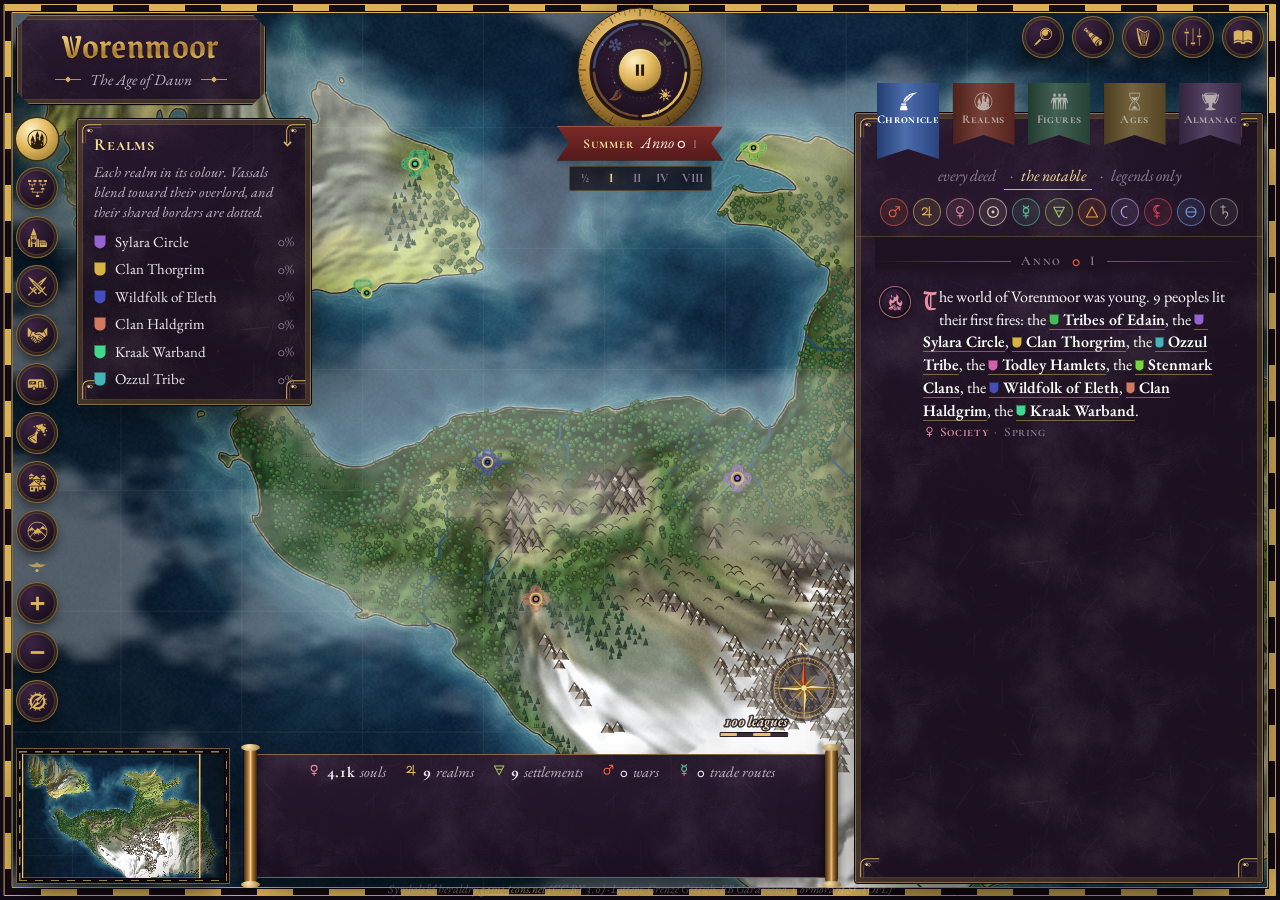
==== commit 611a05b8: "Redesign the interface as a Byzantine codex on a cartographer's table Purple-dyed vellum panels with" ====
--- a/index.html
+++ b/index.html
@@ -10,373 +10,411 @@
 <meta name="claude:viewport-fit-sides" content="cover">
 <link rel="preconnect" href="https://fonts.googleapis.com">
 <link rel="preconnect" href="https://fonts.gstatic.com" crossorigin>
-<link rel="stylesheet" href="https://fonts.googleapis.com/css2?family=Fraunces:ital,opsz,wght@0,9..144,500;0,9..144,600;0,9..144,700;1,9..144,500;1,9..144,600&family=Manrope:wght@400;500;600;700;800&family=Geist+Mono:wght@400;500&display=swap">
-<style>/* Layout: the painted world fills the screen; the interface floats over it as obsidian glass, edged in candle-gold. */
+<link rel="stylesheet" href="https://fonts.googleapis.com/css2?family=Grenze+Gotisch:wght@500;600;700&family=EB+Garamond:ital,wght@0,400;0,500;0,600;0,700;1,400;1,500;1,600&family=Cormorant+SC:wght@500;600;700&display=swap">
+<style>/* Layout: the painted chart fills the table; around it lie the instruments of a Byzantine scriptorium,
+   purple-dyed vellum written in gold and silver, an astrolabe for a clock, silk ribbons for bookmarks. */
 :root{
-  --bg:#090b10;
-  --glass:rgba(14,17,24,.965);
-  --glass-hi:rgba(23,27,38,.94);
-  --raise:#1a1f2c;
-  --raise-2:#232a3b;
-  --line:rgba(255,255,255,.07);
-  --line-2:rgba(255,255,255,.13);
-  --text:#eef0f4;
-  --text-2:#aab1c0;
-  --text-3:#6f778a;
-  --accent:#f4c06a;
-  --accent-2:#ffd897;
-  --accent-ink:#1d1405;
-  --d-war:#ff6b5b;--d-politics:#f4c06a;--d-people:#6cc3ff;--d-faith:#b79cff;--d-economy:#3ad1a9;--d-nature:#9bd46a;
-  --d-disaster:#ff9a4d;--d-magic:#f07ff2;--d-monster:#ff5f8f;--d-knowledge:#7aa7ff;--d-death:#9aa3b5;
-  --f-display:'Fraunces','Iowan Old Style',Georgia,serif;
-  --f-ui:'Manrope',system-ui,-apple-system,'Segoe UI',sans-serif;
-  --f-mono:'Geist Mono',ui-monospace,Menlo,Consolas,monospace;
-  --r-lg:16px;--r-md:12px;--r-sm:8px;
-  --shadow:0 24px 60px -12px rgba(0,0,0,.65),0 2px 6px rgba(0,0,0,.25);
+  --ink:#0d0810;
+  --vel:#1d1221;
+  --vel-2:#28182c;
+  --vel-3:#352139;
+  --rule:rgba(217,178,90,.24);
+  --rule-2:rgba(217,178,90,.5);
+  --gilt:#d9b25a;
+  --gilt-hi:#f6dd98;
+  --gilt-lo:#8c6b2c;
+  --silver:#efe8f0;
+  --silver-2:#c3b5c6;
+  --silver-3:#8e7e93;
+  --rubric:#e8603f;
+  --leaf:linear-gradient(176deg,#fbe7ad 0%,#e1b65a 38%,#a87b2c 62%,#f0cf7f 100%);
+  --f-black:'Grenze Gotisch','UnifrakturMaguntia',Georgia,serif;
+  --f-text:'EB Garamond','Iowan Old Style',Garamond,Georgia,serif;
+  --f-caps:'Cormorant SC','EB Garamond',Georgia,serif;
+  --tex:none;
   --gl:max(16px,env(safe-area-inset-left,0px));
   --gr:max(16px,env(safe-area-inset-right,0px));
-  --side-w:400px;
+  --side-w:410px;
+  --corner:url("data:image/svg+xml,%3Csvg xmlns='http://www.w3.org/2000/svg' viewBox='0 0 26 26'%3E%3Cpath d='M2 24V9c0-3.9 3.1-7 7-7h15' fill='none' stroke='%23d9b25a' stroke-width='1.2'/%3E%3Cpath d='M5.5 24V11c0-3 2.5-5.5 5.5-5.5h13' fill='none' stroke='%23d9b25a' stroke-opacity='.45' stroke-width='.8'/%3E%3Cpath d='M9 9.5c1.6-3 4.6-2.4 4.4 0-.2 2-3 1.6-2.4-.2' fill='none' stroke='%23d9b25a' stroke-width='.9'/%3E%3Ccircle cx='9' cy='9' r='1.5' fill='%23f6dd98'/%3E%3C/svg%3E");
   color-scheme:dark;
 }
 html,body{height:100%}
-body{background:var(--bg);color:var(--text);font-family:var(--f-ui);font-size:14px;line-height:1.5;overflow:hidden;-webkit-font-smoothing:antialiased}
+body{background:var(--ink);color:var(--silver);font-family:var(--f-text);font-size:16px;line-height:1.5;overflow:hidden;font-variant-numeric:oldstyle-nums;-webkit-font-smoothing:antialiased}
 *{box-sizing:border-box}
 [hidden]{display:none!important}
-button,select,input{font:inherit;color:inherit}
+button,input,select{font:inherit;color:inherit}
 button{cursor:pointer;background:none;border:0;padding:0}
-a{color:var(--accent)}
-:focus-visible{outline:2px solid var(--accent);outline-offset:2px;border-radius:6px}
-.i{width:18px;height:18px;flex:none;fill:none;stroke:currentColor;stroke-width:1.9;stroke-linecap:round;stroke-linejoin:round}
-.i .f{fill:currentColor;stroke:none}
-kbd{font-family:var(--f-mono);font-size:11px;padding:1px 6px;border:1px solid var(--line-2);border-bottom-width:2px;border-radius:5px;color:var(--text-2);background:rgba(255,255,255,.03)}
-::selection{background:rgba(244,192,106,.35)}
+a{color:var(--gilt-hi)}
+:focus-visible{outline:1.5px solid var(--gilt-hi);outline-offset:3px;border-radius:4px}
+.i{width:20px;height:20px;flex:none;fill:currentColor}
+kbd{font-family:var(--f-caps);font-weight:700;font-size:12px;padding:0 6px;border:1px solid var(--rule-2);border-radius:3px;color:var(--gilt-hi);background:rgba(0,0,0,.25)}
+::selection{background:rgba(217,178,90,.35)}
+.gilt{background:var(--leaf);-webkit-background-clip:text;background-clip:text;color:transparent}
 
 .app{position:relative;height:100%;overflow:hidden}
-.mapwrap{position:absolute;inset:0;background:#0c1220}
+.mapwrap{position:absolute;inset:0;background:#0d0a12}
 #map{position:absolute;inset:0;width:100%;height:100%;display:block;cursor:grab;touch-action:none}
 #map.dragging{cursor:grabbing}
-.glass{background:var(--glass);border:1px solid var(--line);border-radius:var(--r-lg);box-shadow:var(--shadow);position:relative}
-.glass::before{content:"";position:absolute;inset:0;border-radius:inherit;pointer-events:none;background:linear-gradient(180deg,rgba(255,255,255,.045),transparent 40%)}
-
-/* tooltips */
+
+/* vellum: dyed purple leaf, a fibre texture, a double gilt rule and four corner fleurons */
+.vellum{position:relative;background:var(--tex),radial-gradient(130% 90% at 30% 0%,#2a1930,var(--vel) 60%);background-size:240px 240px,auto;border:1px solid #070408;border-radius:3px;
+  box-shadow:inset 0 0 0 1px var(--rule-2),inset 0 0 0 5px rgba(0,0,0,.18),inset 0 0 0 6px var(--rule),0 22px 60px -14px rgba(0,0,0,.8),0 2px 0 rgba(255,255,255,.02)}
+.vellum::before{content:"";position:absolute;inset:4px;pointer-events:none;z-index:1;
+  background:var(--corner) left top/22px no-repeat,var(--corner) right top/22px no-repeat,var(--corner) left bottom/22px no-repeat,var(--corner) right bottom/22px no-repeat}
+.vellum::before{background-image:var(--corner),var(--corner),var(--corner),var(--corner)}
+.vellum>.cornerfix{display:none}
+
+/* tooltips: a slip of paper */
 [data-tip]{position:relative}
-[data-tip]:hover::after,[data-tip]:focus-visible::after{content:attr(data-tip);position:absolute;z-index:40;left:50%;top:calc(100% + 8px);transform:translateX(-50%);white-space:nowrap;
-  background:#05070b;color:var(--text);font:600 12px/1.2 var(--f-ui);padding:6px 9px;border-radius:7px;border:1px solid var(--line-2);pointer-events:none;box-shadow:0 8px 20px rgba(0,0,0,.4)}
-.dock [data-tip]:hover::after,.dock [data-tip]:focus-visible::after{left:calc(100% + 10px);top:50%;transform:translateY(-50%)}
-
-/* ---------- top bar ---------- */
-.topbar{position:absolute;z-index:10;top:12px;left:var(--gl);right:var(--gr);display:grid;grid-template-columns:1fr auto 1fr;align-items:start;gap:12px;pointer-events:none}
-.topbar>*{pointer-events:auto}
-.brand{display:flex;align-items:center;gap:12px;padding:9px 18px 9px 11px;justify-self:start;max-width:100%}
-.emblem{width:36px;height:36px;color:var(--accent);flex:none;filter:drop-shadow(0 2px 6px rgba(244,192,106,.25))}
-.brand-txt{min-width:0}
-.world{font-family:var(--f-display);font-weight:600;font-size:22px;line-height:1.05;letter-spacing:-.01em;white-space:nowrap;font-variation-settings:"opsz" 72}
-.era{display:flex;align-items:center;gap:5px;color:var(--text-2);font-size:12.5px;font-weight:600;margin-top:3px;white-space:nowrap;overflow:hidden}
-.era .i{width:14px;height:14px;color:var(--accent)}
-.era span{overflow:hidden;text-overflow:ellipsis}
-.capsule{display:flex;align-items:center;gap:12px;padding:7px 8px 9px 8px;border-radius:999px;justify-self:center}
-.when{display:flex;align-items:center;gap:10px;padding-right:4px}
-.season-ico{width:34px;height:34px;border-radius:50%;display:grid;place-items:center;background:rgba(155,212,106,.13);color:var(--d-nature);transition:background .4s,color .4s}
-.season-ico.s1{background:rgba(244,192,106,.14);color:var(--accent)}
-.season-ico.s2{background:rgba(255,154,77,.14);color:var(--d-disaster)}
-.season-ico.s3{background:rgba(108,195,255,.14);color:var(--d-people)}
-.date{display:flex;flex-direction:column;line-height:1.1;min-width:96px}
-.season{font-size:11px;font-weight:700;letter-spacing:.12em;text-transform:uppercase;color:var(--text-2)}
-.yr{font-family:var(--f-display);font-size:19px;font-weight:600;font-variation-settings:"opsz" 48}
-.yr b{font-family:var(--f-mono);font-weight:500;font-size:18px;font-variant-numeric:tabular-nums}
-.play{width:40px;height:40px;border-radius:50%;display:grid;place-items:center;background:var(--accent);color:var(--accent-ink);box-shadow:0 6px 18px -4px rgba(244,192,106,.55),inset 0 1px 0 rgba(255,255,255,.5);transition:transform .12s}
-.play .i{stroke-width:2.4}
-.play:hover{transform:scale(1.05)}
-.play:active{transform:scale(.96)}
-.speeds{display:flex;background:rgba(255,255,255,.04);border:1px solid var(--line);border-radius:999px;padding:3px}
-.speeds button{padding:5px 10px;border-radius:999px;font-family:var(--f-mono);font-size:12px;color:var(--text-2);transition:background .15s,color .15s}
-.speeds button:hover{color:var(--text)}
-.speeds button[aria-pressed="true"]{background:var(--raise-2);color:var(--accent);box-shadow:inset 0 0 0 1px var(--line-2)}
-.season-bar{position:absolute;left:22px;right:22px;bottom:3px;height:2px;border-radius:2px;background:rgba(255,255,255,.06);overflow:hidden}
-.season-bar i{display:block;height:100%;width:0;background:linear-gradient(90deg,transparent,var(--accent))}
-.tools{display:flex;gap:2px;padding:5px;justify-self:end}
-.tool{width:38px;height:38px;border-radius:10px;display:grid;place-items:center;color:var(--text-2);transition:background .15s,color .15s}
-.tool:hover{background:rgba(255,255,255,.06);color:var(--text)}
-.tool[aria-pressed="true"],.tool[aria-expanded="true"]{color:var(--accent);background:rgba(244,192,106,.1)}
-.tool.sm{width:32px;height:32px}
-
-/* ---------- settings popover ---------- */
-.popover{position:absolute;z-index:30;top:74px;right:var(--gr);width:300px;padding:14px 16px 16px}
-.pop-title{font-size:11px;font-weight:800;letter-spacing:.12em;text-transform:uppercase;color:var(--text-3);margin:10px 0 8px}
+[data-tip]:hover::after,[data-tip]:focus-visible::after{content:attr(data-tip);position:absolute;z-index:60;left:50%;top:calc(100% + 9px);transform:translateX(-50%);white-space:nowrap;
+  background:#efe3c8;color:#2a1a14;font:600 14px/1.2 var(--f-text);font-style:italic;padding:5px 11px 6px;border-radius:2px;pointer-events:none;box-shadow:0 8px 20px rgba(0,0,0,.5)}
+.medals [data-tip]:hover::after,.medals [data-tip]:focus-visible::after{left:calc(100% + 12px);top:50%;transform:translateY(-50%)}
+
+/* ---------- cartouche ---------- */
+.cartouche{position:absolute;z-index:10;top:14px;left:var(--gl);padding:12px 34px 13px;text-align:center;min-width:250px;
+  background:var(--tex),radial-gradient(120% 120% at 50% 0%,#2e1c34,var(--vel));background-size:240px,auto;border:1px solid #070408;
+  box-shadow:inset 0 0 0 1px var(--rule-2),inset 0 0 0 4px rgba(0,0,0,.2),inset 0 0 0 5px var(--rule),0 18px 44px -12px rgba(0,0,0,.8);
+  clip-path:polygon(14px 0,calc(100% - 14px) 0,100% 14px,100% calc(100% - 14px),calc(100% - 14px) 100%,14px 100%,0 calc(100% - 14px),0 14px)}
+.c-name{font-family:var(--f-black);font-weight:600;font-size:36px;line-height:1;letter-spacing:.01em;background:var(--leaf);-webkit-background-clip:text;background-clip:text;color:transparent;filter:drop-shadow(0 1px 0 rgba(0,0,0,.6));white-space:nowrap}
+.c-era{display:flex;align-items:center;justify-content:center;gap:9px;margin-top:5px;font-style:italic;font-size:15.5px;color:var(--silver-2);white-space:nowrap}
+.c-orn{width:26px;height:7px;background:no-repeat center/contain url("data:image/svg+xml,%3Csvg xmlns='http://www.w3.org/2000/svg' viewBox='0 0 26 7'%3E%3Cpath d='M0 3.5h10M16 3.5h10' stroke='%23d9b25a' stroke-width='.8'/%3E%3Cpath d='M13 .5l3 3-3 3-3-3z' fill='%23d9b25a'/%3E%3C/svg%3E")}
+
+/* ---------- astrolabe ---------- */
+.astro{position:absolute;z-index:11;top:6px;left:50%;transform:translateX(-50%);width:150px;display:flex;flex-direction:column;align-items:center}
+.astro-dial{width:128px;height:128px;filter:drop-shadow(0 10px 18px rgba(0,0,0,.7))}
+
+.astro-btn{position:absolute;top:43px;width:42px;height:42px;border-radius:50%;display:grid;place-items:center;color:#2a1a08;
+  background:radial-gradient(circle at 35% 28%,#fff1c2,#e2b75c 45%,#8c6b2c 100%);box-shadow:0 0 0 1.5px #3a2a10,0 3px 8px rgba(0,0,0,.6),inset 0 1px 1px rgba(255,255,255,.6);transition:transform .12s}
+.astro-btn .i{width:18px;height:18px}
+.astro-btn:hover{transform:scale(1.06)}
+.astro-btn:active{transform:scale(.95)}
+.astro-banner{margin-top:-8px;position:relative;display:flex;align-items:baseline;gap:7px;padding:4px 26px 5px;white-space:nowrap;
+  background:linear-gradient(180deg,#7a2a26,#55191b);color:#fbeedd;box-shadow:inset 0 1px 0 rgba(255,220,180,.25),inset 0 -1px 0 rgba(0,0,0,.4),0 6px 14px rgba(0,0,0,.5);
+  clip-path:polygon(0 0,100% 0,calc(100% - 12px) 50%,100% 100%,0 100%,12px 50%)}
+.ab-season{font-family:var(--f-caps);font-weight:700;font-size:13.5px;letter-spacing:.06em;color:var(--gilt-hi)}
+.ab-year{font-size:16px;font-style:italic}
+.ab-year b{font-style:normal;font-weight:600;font-size:17px;font-variant-numeric:oldstyle-nums tabular-nums}
+.ab-roman{font-family:var(--f-caps);font-size:12px;color:rgba(251,238,221,.6);letter-spacing:.04em}
+.astro-speed{display:flex;gap:2px;margin-top:5px;padding:2px 4px;border-radius:2px;background:rgba(13,8,16,.72);box-shadow:inset 0 0 0 1px var(--rule)}
+.astro-speed button{font-family:var(--f-caps);font-weight:700;font-size:13px;min-width:24px;padding:1px 5px;color:var(--silver-3);transition:color .15s}
+.astro-speed button:hover{color:var(--silver)}
+.astro-speed button[aria-pressed="true"]{color:var(--gilt-hi);text-shadow:0 0 8px rgba(246,221,152,.5)}
+
+/* ---------- wax seals ---------- */
+.seals{position:absolute;z-index:10;top:16px;right:var(--gr);display:flex;gap:8px}
+.seal{width:42px;height:42px;border-radius:50%;display:grid;place-items:center;color:var(--gilt);
+  background:radial-gradient(circle at 35% 30%,#3c2442,#1a0f1d 70%);box-shadow:inset 0 0 0 1px var(--rule-2),inset 0 0 0 3px rgba(0,0,0,.35),inset 0 0 0 4px var(--rule),0 8px 18px -4px rgba(0,0,0,.7);transition:transform .15s,color .15s}
+.seal:hover{color:var(--gilt-hi);transform:translateY(-1px)}
+.seal[aria-pressed="true"],.seal[aria-expanded="true"]{color:#2a1a08;background:radial-gradient(circle at 35% 28%,#fff1c2,#e2b75c 45%,#8c6b2c)}
+.seal.sm{width:34px;height:34px}
+.seal.sm .i{width:17px;height:17px}
+
+/* ---------- settings ---------- */
+.popover{position:absolute;z-index:30;top:70px;right:var(--gr);width:310px;padding:18px 20px 18px}
+.pop-title{font-family:var(--f-caps);font-weight:700;font-size:13px;letter-spacing:.12em;color:var(--gilt);margin:12px 0 6px;display:flex;align-items:center;gap:8px}
+.pop-title::after{content:"";flex:1;height:1px;background:linear-gradient(90deg,var(--rule-2),transparent)}
 .pop-title:first-child{margin-top:0}
-.row-toggle{display:flex;align-items:center;justify-content:space-between;gap:10px;padding:7px 0;font-weight:600;font-size:13.5px}
-.row-toggle>span{display:flex;align-items:center;gap:9px}
-.row-toggle .i{color:var(--text-2)}
-.row-toggle input{appearance:none;width:36px;height:21px;border-radius:999px;background:var(--raise-2);position:relative;cursor:pointer;transition:background .2s;flex:none}
-.row-toggle input::after{content:"";position:absolute;top:3px;left:3px;width:15px;height:15px;border-radius:50%;background:var(--text-2);transition:transform .2s,background .2s}
-.row-toggle input:checked{background:var(--accent)}
-.row-toggle input:checked::after{transform:translateX(15px);background:var(--accent-ink)}
-.mini-seg{display:flex;background:rgba(255,255,255,.04);border:1px solid var(--line);border-radius:8px;padding:2px}
-.mini-seg button{padding:3px 9px;border-radius:6px;font-size:12px;font-weight:700;color:var(--text-2)}
-.mini-seg button[aria-pressed="true"]{background:var(--raise-2);color:var(--text)}
-.pop-note{font-size:12.5px;color:var(--text-2);margin-bottom:8px}
-.btn{display:inline-flex;align-items:center;justify-content:center;gap:8px;padding:9px 14px;border-radius:10px;font-weight:700;font-size:13px;border:1px solid var(--line-2);background:var(--raise);width:100%}
-.btn:hover{background:var(--raise-2)}
-.btn.danger{color:#ffb4a9;border-color:rgba(255,107,91,.35);background:rgba(255,107,91,.08)}
-.btn.danger.armed{background:var(--d-war);color:#1b0805;border-color:var(--d-war)}
-.btn.primary{background:var(--accent);color:var(--accent-ink);border-color:var(--accent)}
-.keys{display:grid;grid-template-columns:1fr 1fr;gap:6px 10px;font-size:12px;color:var(--text-2)}
-
-/* ---------- dock & legend ---------- */
-.dock{position:absolute;z-index:9;left:var(--gl);top:86px;display:flex;flex-direction:column;gap:2px;padding:5px;border-radius:14px}
-.dock button{width:40px;height:40px;border-radius:10px;display:grid;place-items:center;color:var(--text-2);transition:background .15s,color .15s}
-.dock button:hover{background:rgba(255,255,255,.06);color:var(--text)}
-.dock button[aria-pressed="true"]{background:var(--accent);color:var(--accent-ink);box-shadow:0 6px 16px -6px rgba(244,192,106,.6)}
-.dock-sep{height:1px;background:var(--line);margin:4px 6px}
-.legend{position:absolute;z-index:8;left:calc(var(--gl) + 62px);top:86px;width:228px;padding:12px 14px 13px;border-radius:14px}
-.lg-head{display:flex;align-items:center;justify-content:space-between;width:100%;text-align:left;gap:8px}
-.lg-head .i{width:16px;height:16px;color:var(--text-3);transition:transform .2s}
+.lz{display:flex;align-items:center;gap:10px;padding:5px 0;cursor:pointer;font-size:16px}
+.lz input{position:absolute;opacity:0;pointer-events:none}
+.lz-box{width:14px;height:14px;transform:rotate(45deg);box-shadow:inset 0 0 0 1.4px var(--gilt);flex:none;margin:0 3px;transition:background .15s}
+.lz input:checked+.lz-box{background:var(--gilt);box-shadow:inset 0 0 0 1.4px var(--gilt),0 0 8px rgba(217,178,90,.5)}
+.lz input:focus-visible+.lz-box{outline:1.5px solid var(--gilt-hi);outline-offset:3px}
+.lz-row{display:flex;align-items:center;justify-content:space-between;gap:10px;padding:5px 0;font-size:16px}
+.txt-seg{display:flex;align-items:center;gap:2px;font-style:italic}
+.txt-seg button{padding:1px 6px;color:var(--silver-3);font-size:15px;border-bottom:1px solid transparent}
+.txt-seg button:hover{color:var(--silver)}
+.txt-seg button[aria-pressed="true"]{color:var(--gilt-hi);border-bottom-color:var(--gilt)}
+.txt-seg button+button::before{content:"·";color:var(--silver-3);margin-right:8px;font-style:normal;display:inline-block}
+.txt-seg.big button{font-size:16px}
+.pop-note{font-style:italic;color:var(--silver-2);font-size:15px;margin:2px 0 10px}
+.btn-seal{display:flex;align-items:center;justify-content:center;gap:9px;width:100%;padding:9px 12px;border-radius:2px;font-family:var(--f-caps);font-weight:700;font-size:14px;letter-spacing:.05em;
+  background:linear-gradient(180deg,#3a2240,#24152a);box-shadow:inset 0 0 0 1px var(--rule-2);color:var(--gilt-hi)}
+.btn-seal:hover{background:linear-gradient(180deg,#46294d,#2c1a33)}
+.btn-seal.danger{color:#ffc6b2;box-shadow:inset 0 0 0 1px rgba(232,96,63,.55)}
+.btn-seal.danger.armed{background:linear-gradient(180deg,#a8382a,#6d1f1c);color:#fff2e6}
+.btn-seal.gold{background:radial-gradient(circle at 40% 20%,#fff1c2,#e2b75c 55%,#9c7633);color:#2a1a08;box-shadow:0 0 0 1px #3a2a10}
+.keys{display:grid;grid-template-columns:1fr 1fr;gap:6px 12px;font-size:14.5px;color:var(--silver-2);font-style:italic}
+
+/* ---------- layer medallions ---------- */
+.medals{position:absolute;z-index:9;left:var(--gl);top:118px;display:flex;flex-direction:column;align-items:center;gap:7px}
+.medals button{width:42px;height:42px;border-radius:50%;display:grid;place-items:center;color:var(--gilt);
+  background:radial-gradient(circle at 35% 30%,#3c2442,#1a0f1d 70%);box-shadow:inset 0 0 0 1px var(--rule-2),inset 0 0 0 3px rgba(0,0,0,.35),inset 0 0 0 4px var(--rule),0 6px 14px -4px rgba(0,0,0,.75);transition:transform .15s}
+.medals button .i{width:21px;height:21px}
+.medals button:hover{transform:scale(1.07);color:var(--gilt-hi)}
+.medals button[aria-pressed="true"]{color:#2a1a08;background:radial-gradient(circle at 35% 28%,#fff1c2,#e2b75c 45%,#8c6b2c);box-shadow:0 0 0 1.5px #3a2a10,0 0 16px rgba(217,178,90,.45)}
+.fleuron{width:22px;height:12px;margin:2px 0;background:no-repeat center/contain url("data:image/svg+xml,%3Csvg xmlns='http://www.w3.org/2000/svg' viewBox='0 0 22 12'%3E%3Cpath d='M11 1c2 3 6 3 9 2-2 2-5 4-9 3-4 1-7-1-9-3 3 1 7 1 9-2z' fill='%23d9b25a' fill-opacity='.8'/%3E%3Ccircle cx='11' cy='9.5' r='1.6' fill='%23d9b25a'/%3E%3C/svg%3E")}
+.legend{position:absolute;z-index:8;left:calc(var(--gl) + 60px);top:118px;width:236px;padding:13px 17px 14px}
+.lg-head{display:flex;align-items:center;justify-content:space-between;width:100%;text-align:left;gap:8px;position:relative;z-index:2}
+.lg-head h3{margin:0;font-family:var(--f-caps);font-weight:700;font-size:17px;letter-spacing:.05em;color:var(--gilt-hi)}
+.lg-head .i{width:13px;height:13px;color:var(--gilt);transition:transform .2s}
 .legend.collapsed .lg-head .i{transform:rotate(-90deg)}
 .legend.collapsed .lg-body{display:none}
-.legend.collapsed{padding-bottom:12px}
-.legend h3{margin:0;font-family:var(--f-display);font-weight:600;font-size:16px;font-variation-settings:"opsz" 30}
-.legend p{margin:3px 0 9px;color:var(--text-2);font-size:12.5px;line-height:1.45}
+.lg-body{position:relative;z-index:2}
+.legend p{margin:4px 0 9px;color:var(--silver-2);font-size:14.5px;line-height:1.38;font-style:italic}
 .keylist{display:grid;gap:5px}
-.key{display:flex;align-items:center;gap:8px;font-size:12.5px;font-weight:600;color:var(--text)}
-.key i{width:12px;height:12px;border-radius:4px;flex:none;box-shadow:inset 0 0 0 1px rgba(0,0,0,.3)}
-.key em{font-style:normal;color:var(--text-3);margin-left:auto;font-family:var(--f-mono);font-size:11.5px}
-.ramp{height:8px;border-radius:4px;margin:4px 0 3px}
-.ramp-lbl{display:flex;justify-content:space-between;font-size:11px;color:var(--text-3);font-weight:600}
-
-/* ---------- codex ---------- */
-.side{position:absolute;z-index:9;top:86px;right:var(--gr);bottom:16px;width:var(--side-w);display:flex;flex-direction:column;min-height:0;transition:transform .35s cubic-bezier(.2,.8,.2,1),opacity .25s}
-.app.side-closed .side{transform:translateX(calc(100% + 24px));opacity:0;pointer-events:none}
-.nav{display:grid;grid-template-columns:repeat(5,1fr);gap:2px;padding:6px;border-bottom:1px solid var(--line)}
-.nav button{display:flex;flex-direction:column;align-items:center;gap:3px;padding:7px 2px 6px;border-radius:10px;color:var(--text-3);font-size:11.5px;font-weight:700;transition:background .15s,color .15s}
-.nav button:hover{color:var(--text);background:rgba(255,255,255,.04)}
-.nav button[aria-selected="true"]{color:var(--text);background:var(--raise-2);box-shadow:inset 0 0 0 1px var(--line-2)}
-.nav button[aria-selected="true"] .i{color:var(--accent)}
-.view{flex:1;min-height:0;display:flex;flex-direction:column}
-.scroll{overflow:auto;min-height:0;scrollbar-width:thin;scrollbar-color:rgba(255,255,255,.15) transparent}
-.view.scroll{padding:6px 16px 18px;display:block}
-.filters{padding:10px 14px 8px;border-bottom:1px solid var(--line);display:flex;flex-direction:column;gap:9px}
-.seg{display:flex;background:rgba(255,255,255,.04);border:1px solid var(--line);border-radius:10px;padding:3px}
-.seg button{flex:1;padding:5px 8px;border-radius:7px;font-size:12.5px;font-weight:700;color:var(--text-2)}
-.seg button[aria-pressed="true"]{background:var(--raise-2);color:var(--text);box-shadow:inset 0 0 0 1px var(--line-2)}
-.domains{display:flex;flex-wrap:wrap;gap:5px}
-.dchip{--d:var(--accent);display:inline-flex;align-items:center;gap:5px;padding:3px 9px 3px 7px;border-radius:999px;font-size:11.5px;font-weight:700;color:var(--text-2);border:1px solid var(--line);background:transparent;transition:all .15s}
-.dchip i{width:7px;height:7px;border-radius:50%;background:var(--d)}
-.dchip[aria-pressed="false"]{opacity:.45}
-.dchip[aria-pressed="false"] i{background:transparent;box-shadow:inset 0 0 0 1.5px var(--d)}
-.dchip:hover{opacity:1;border-color:var(--line-2)}
+.key{display:flex;align-items:center;gap:9px;font-size:15px}
+.key i{width:12px;height:14px;flex:none;clip-path:path('M0 0H12V7C12 11 9 13 6 14C3 13 0 11 0 7Z');box-shadow:inset 0 0 0 1px rgba(0,0,0,.4)}
+.key span{overflow:hidden;text-overflow:ellipsis;white-space:nowrap}
+.key em{font-style:normal;color:var(--silver-3);margin-left:auto;font-size:14px}
+.ramp{height:7px;margin:6px 0 3px;box-shadow:inset 0 0 0 1px rgba(0,0,0,.4)}
+.ramp-lbl{display:flex;justify-content:space-between;font-size:13.5px;font-style:italic;color:var(--silver-3)}
+
+/* ---------- the codex ---------- */
+.codex{position:absolute;z-index:9;top:112px;right:var(--gr);bottom:16px;width:var(--side-w);display:flex;flex-direction:column;min-height:0;transition:transform .45s cubic-bezier(.2,.8,.2,1),opacity .3s}
+.app.side-closed .codex{transform:translateX(calc(100% + 30px));opacity:0;pointer-events:none}
+.ribbons{position:absolute;z-index:3;top:-30px;left:22px;right:22px;display:flex;justify-content:space-between;align-items:flex-start;pointer-events:none}
+.ribbons button{pointer-events:auto;width:62px;height:62px;padding-top:9px;display:flex;flex-direction:column;align-items:center;gap:2px;color:rgba(255,246,232,.82);
+  background:linear-gradient(90deg,rgba(0,0,0,.28),rgba(255,255,255,.12) 45%,rgba(0,0,0,.2)),var(--rb);
+  clip-path:polygon(0 0,100% 0,100% 100%,50% calc(100% - 10px),0 100%);box-shadow:0 4px 0 rgba(0,0,0,.3);filter:drop-shadow(0 6px 6px rgba(0,0,0,.6)) saturate(.75) brightness(.8);transition:height .25s cubic-bezier(.2,.8,.2,1),filter .2s}
+.ribbons button .i{width:19px;height:19px}
+.ribbons button span{font-family:var(--f-caps);font-weight:700;font-size:12px;letter-spacing:.03em;line-height:1}
+.ribbons button:hover{filter:drop-shadow(0 6px 6px rgba(0,0,0,.6)) saturate(.95) brightness(.95)}
+.ribbons button[aria-selected="true"]{height:76px;color:#fff;filter:drop-shadow(0 8px 8px rgba(0,0,0,.7)) saturate(1.05) brightness(1.08)}
+.view{flex:1;min-height:0;display:flex;flex-direction:column;position:relative;z-index:2;margin-top:44px}
+.view.scroll{display:block;padding:4px 22px 22px}
+.scroll{overflow:auto;min-height:0;scrollbar-width:thin;scrollbar-color:rgba(217,178,90,.3) transparent}
+.filters{padding:6px 22px 10px;display:flex;flex-direction:column;gap:8px;align-items:center;border-bottom:1px solid var(--rule)}
+.sigils{display:flex;flex-wrap:wrap;justify-content:center;gap:5px}
+.sg{--d:var(--gilt);width:28px;height:28px;border-radius:50%;display:grid;place-items:center;color:var(--d);box-shadow:inset 0 0 0 1px color-mix(in srgb,var(--d) 55%,transparent);background:color-mix(in srgb,var(--d) 10%,transparent);transition:opacity .15s,transform .15s}
+.sg svg{width:16px;height:16px;fill:none;stroke:currentColor;stroke-width:1.6;stroke-linecap:round;stroke-linejoin:round}
+.sg[aria-pressed="false"]{opacity:.32;background:transparent}
+.sg:hover{transform:scale(1.1);opacity:1}
+.sigil{display:inline-block;width:1em;height:1em;vertical-align:-.12em;fill:none;stroke:currentColor;stroke-width:1.7;stroke-linecap:round;stroke-linejoin:round}
 
 /* chronicle */
-#logScroll{flex:1;padding:0 14px 16px}
-.yearhead{position:sticky;top:0;z-index:2;display:flex;align-items:center;gap:8px;padding:10px 0 6px;background:linear-gradient(180deg,var(--glass) 70%,transparent);font-size:11.5px;font-weight:800;letter-spacing:.1em;text-transform:uppercase;color:var(--text-3)}
-.yearhead b{font-family:var(--f-mono);font-weight:500;letter-spacing:0;font-size:12px;color:var(--text-2)}
-.yearhead::after{content:"";flex:1;height:1px;background:var(--line)}
-.ev{display:grid;grid-template-columns:30px minmax(0,1fr);gap:11px;padding:8px 6px;border-radius:10px;font-size:13.5px;line-height:1.48}
-.ev:hover{background:rgba(255,255,255,.025)}
-.chip-ico{--d:var(--accent);width:30px;height:30px;border-radius:9px;display:grid;place-items:center;color:var(--d);background:color-mix(in srgb,var(--d) 14%,transparent);box-shadow:inset 0 0 0 1px color-mix(in srgb,var(--d) 28%,transparent)}
-.chip-ico .i{width:16px;height:16px}
-.ev .meta{display:flex;gap:6px;align-items:center;font-size:11px;font-weight:700;color:var(--text-3);margin-top:2px;letter-spacing:.02em}
+#logScroll{flex:1;padding:0 20px 18px}
+.yearhead{position:sticky;top:0;z-index:2;display:flex;align-items:center;justify-content:center;gap:10px;padding:12px 0 5px;background:linear-gradient(180deg,var(--vel) 72%,transparent);
+  font-family:var(--f-caps);font-weight:600;font-size:13.5px;letter-spacing:.14em;color:var(--silver-3)}
+.yearhead b{font-family:var(--f-text);font-weight:600;font-size:16px;letter-spacing:0;color:var(--rubric)}
+.yearhead::before,.yearhead::after{content:"";flex:1;height:1px;background:linear-gradient(90deg,transparent,var(--rule-2))}
+.yearhead::after{background:linear-gradient(90deg,var(--rule-2),transparent)}
+.ev{display:grid;grid-template-columns:32px minmax(0,1fr);gap:12px;padding:8px 4px;font-size:16px;line-height:1.42}
+.roundel{--d:var(--gilt);width:32px;height:32px;border-radius:50%;display:grid;place-items:center;color:var(--d);background:radial-gradient(circle at 35% 30%,#33203a,#160d19);box-shadow:inset 0 0 0 1px color-mix(in srgb,var(--d) 70%,transparent),inset 0 0 0 3px rgba(0,0,0,.4),0 2px 4px rgba(0,0,0,.4)}
+.roundel .i{width:18px;height:18px}
+.ev .meta{display:flex;gap:6px;align-items:center;font-family:var(--f-caps);font-weight:600;font-size:13px;letter-spacing:.05em;color:var(--silver-3);margin-top:1px}
 .ev .meta .dom{color:var(--d)}
-.ev.i0{color:var(--text-2);font-size:13px}
-.ev.i0 .chip-ico{opacity:.7;transform:scale(.88)}
+.ev.i0{color:var(--silver-2);font-size:15px}
+.ev.i0 .roundel{transform:scale(.82);opacity:.75}
+.ev.i2 .t::first-letter{font-family:var(--f-black);font-size:1.9em;line-height:.8;float:left;margin:.08em .08em 0 0;color:var(--d)}
 .ev.i2 .t{color:#fff}
-.ev.i2{background:linear-gradient(90deg,color-mix(in srgb,var(--d) 7%,transparent),transparent 70%)}
-.ev.fresh{animation:fresh 1.8s ease-out}
-@keyframes fresh{from{background:rgba(244,192,106,.14)}to{background:transparent}}
-.era-row{margin:14px 0 6px;padding:14px 16px;border-radius:12px;text-align:center;background:radial-gradient(120% 140% at 50% 0%,rgba(244,192,106,.16),rgba(244,192,106,.03));border:1px solid rgba(244,192,106,.22)}
-.era-row small{display:block;font-size:11px;font-weight:800;letter-spacing:.14em;text-transform:uppercase;color:var(--accent)}
-.era-row div{font-family:var(--f-display);font-weight:600;font-size:21px;margin-top:2px;font-variation-settings:"opsz" 60}
-.ref{color:inherit;text-decoration:none;font-weight:700;border-bottom:1px solid rgba(255,255,255,.14);cursor:pointer;transition:color .12s,border-color .12s}
-.ref:hover{color:var(--accent);border-bottom-color:var(--accent)}
-.ref.r::before{content:"";display:inline-block;width:8px;height:8px;border-radius:3px;background:var(--c);margin-right:4px;vertical-align:.04em;box-shadow:inset 0 0 0 1px rgba(0,0,0,.35)}
-.ref.b{color:#ff9bb8}
-.ref.g,.hero{font-style:italic;font-family:var(--f-display);font-weight:600;font-size:1.04em}
-.hero{color:var(--accent-2)}
-.ref.w{color:#ffb0a6}
-
-/* lists */
-.list-head{display:flex;align-items:center;justify-content:space-between;gap:10px;padding:8px 0 10px;position:sticky;top:0;z-index:2;background:linear-gradient(180deg,var(--glass) 75%,transparent)}
-.list-head .count{font-size:12px;font-weight:700;color:var(--text-3)}
-.list-head .seg{flex:0 0 auto}
-.list-head .seg button{padding:4px 9px;font-size:11.5px}
-.rrow{display:grid;grid-template-columns:30px minmax(0,1fr) auto;gap:11px;align-items:center;padding:8px 8px;border-radius:12px;cursor:pointer;transition:background .12s}
-.rrow:hover{background:rgba(255,255,255,.04)}
-.rrow .nm{font-family:var(--f-display);font-weight:600;font-size:15.5px;line-height:1.2;overflow:hidden;text-overflow:ellipsis;white-space:nowrap;font-variation-settings:"opsz" 24}
-.rrow .sub{font-size:12px;color:var(--text-2);overflow:hidden;text-overflow:ellipsis;white-space:nowrap}
-.rrow .num{text-align:right;font-family:var(--f-mono);font-size:12.5px;font-variant-numeric:tabular-nums}
-.rrow .num small{display:block;font-family:var(--f-ui);color:var(--text-3);font-size:11px;font-weight:600}
-.rrow.vassal{margin-left:22px;position:relative}
-.rrow.vassal::before{content:"";position:absolute;left:-12px;top:-6px;bottom:50%;width:10px;border-left:1.5px solid var(--line-2);border-bottom:1.5px solid var(--line-2);border-bottom-left-radius:8px}
-.tag{display:inline-flex;align-items:center;gap:4px;font-family:var(--f-ui);font-size:10.5px;font-weight:800;letter-spacing:.04em;padding:1px 7px;border-radius:999px;margin-left:6px;vertical-align:2px;line-height:1.6;color:var(--d,var(--accent));background:color-mix(in srgb,var(--d,var(--accent)) 14%,transparent)}
-.tag.war{--d:var(--d-war)}.tag.gold{--d:var(--accent)}.tag.teal{--d:var(--d-economy)}.tag.violet{--d:var(--d-faith)}.tag.blue{--d:var(--d-people)}.tag.grey{--d:var(--d-death)}
-.arms{display:block;filter:drop-shadow(0 2px 3px rgba(0,0,0,.5))}
-details.fold{margin-top:14px}
-details.fold summary{cursor:pointer;list-style:none;display:flex;align-items:center;gap:6px;font-size:12px;font-weight:800;letter-spacing:.08em;text-transform:uppercase;color:var(--text-3);padding:6px 0}
+.ev.fresh{animation:fresh 2s ease-out}
+@keyframes fresh{from{background:rgba(217,178,90,.12)}to{background:transparent}}
+.era-row{margin:16px 0 8px;padding:14px 12px 16px;text-align:center;position:relative}
+.era-row::before,.era-row::after{content:"";position:absolute;left:12%;right:12%;height:9px;background:no-repeat center/contain url("data:image/svg+xml,%3Csvg xmlns='http://www.w3.org/2000/svg' viewBox='0 0 200 9'%3E%3Cpath d='M0 4.5h86M114 4.5h86' stroke='%23d9b25a' stroke-width='.7'/%3E%3Cpath d='M100 .5l4 4-4 4-4-4z M92 4.5l2-2 2 2-2 2z M104 4.5l2-2 2 2-2 2z' fill='%23d9b25a'/%3E%3C/svg%3E")}
+.era-row::before{top:0}.era-row::after{bottom:0}
+.era-row small{display:block;font-family:var(--f-caps);font-weight:600;font-size:13px;letter-spacing:.14em;color:var(--silver-3)}
+.era-row div{font-family:var(--f-black);font-weight:600;font-size:27px;line-height:1.1;margin-top:3px;background:var(--leaf);-webkit-background-clip:text;background-clip:text;color:transparent}
+.ref{color:inherit;text-decoration:none;font-weight:600;background-image:linear-gradient(90deg,var(--rule-2),var(--rule-2));background-size:100% 1px;background-repeat:no-repeat;background-position:0 100%;cursor:pointer;transition:color .12s}
+.ref:hover{color:var(--gilt-hi)}
+.ref.r::before{content:"";display:inline-block;width:.6em;height:.7em;margin-right:.25em;vertical-align:-.04em;background:var(--c);clip-path:path('M0 0H9.6V5.6C9.6 8.8 7.2 10.4 4.8 11.2C2.4 10.4 0 8.8 0 5.6Z');box-shadow:inset 0 0 0 1px rgba(0,0,0,.4)}
+.ref.b{color:#ff9fae}
+.ref.g,.hero{font-style:italic}
+.hero{color:var(--gilt-hi);font-weight:600}
+.ref.w{color:#ffb7a3}
+
+/* ledgers & lists */
+.list-head{display:flex;align-items:center;justify-content:space-between;gap:10px;padding:8px 0 10px;position:sticky;top:0;z-index:2;background:linear-gradient(180deg,var(--vel) 75%,transparent)}
+.list-head .count{font-style:italic;color:var(--silver-3);font-size:15px}
+.rrow{display:grid;grid-template-columns:30px minmax(0,1fr) auto;gap:12px;align-items:center;padding:7px 4px;cursor:pointer;border-bottom:1px solid rgba(217,178,90,.1);transition:background .12s}
+.rrow:hover{background:linear-gradient(90deg,rgba(217,178,90,.08),transparent)}
+.rrow .nm{font-weight:600;font-size:17px;line-height:1.2;overflow:hidden;text-overflow:ellipsis;white-space:nowrap}
+.rrow .sub{font-size:14px;font-style:italic;color:var(--silver-3);overflow:hidden;text-overflow:ellipsis;white-space:nowrap}
+.rrow .num{text-align:right;font-size:16px;font-variant-numeric:oldstyle-nums tabular-nums;color:var(--silver)}
+.rrow .num small{display:block;color:var(--silver-3);font-size:13px;font-style:italic}
+.rrow.vassal{margin-left:24px;position:relative}
+.rrow.vassal::before{content:"";position:absolute;left:-14px;top:-4px;bottom:50%;width:10px;border-left:1px solid var(--rule-2);border-bottom:1px solid var(--rule-2)}
+.tag{--d:var(--gilt);display:inline-block;font-family:var(--f-caps);font-weight:700;font-size:12.5px;letter-spacing:.04em;margin-left:7px;color:var(--d);vertical-align:1px;white-space:nowrap}
+.tag::before{content:"◆";font-size:.62em;margin-right:4px;vertical-align:.22em}
+.tag.war{--d:#e8603f}.tag.gold{--d:var(--gilt-hi)}.tag.teal{--d:#5cbf93}.tag.violet{--d:#c7a2f4}.tag.blue{--d:#78a3ee}.tag.grey{--d:#aaa29c}
+.arms{display:block;filter:drop-shadow(0 2px 3px rgba(0,0,0,.6))}
+details.fold{margin-top:16px}
+details.fold summary{cursor:pointer;list-style:none;display:flex;align-items:center;gap:7px;font-family:var(--f-caps);font-weight:700;font-size:14px;letter-spacing:.08em;color:var(--silver-3);padding:6px 0}
 details.fold summary::-webkit-details-marker{display:none}
-details.fold .rrow{opacity:.62}
-.sect{display:flex;align-items:center;gap:8px;font-size:11.5px;font-weight:800;letter-spacing:.1em;text-transform:uppercase;color:var(--text-3);margin:16px 0 6px}
-.sect .i{width:15px;height:15px;color:var(--accent)}
-.sect::after{content:"";flex:1;height:1px;background:var(--line)}
-.fig{display:grid;grid-template-columns:30px minmax(0,1fr) auto;gap:11px;align-items:center;padding:8px;border-radius:12px;cursor:pointer}
-.fig:hover{background:rgba(255,255,255,.04)}
-.fig .nm{font-family:var(--f-display);font-weight:600;font-size:15px;line-height:1.2;font-variation-settings:"opsz" 24}
-.fig .sub{font-size:12px;color:var(--text-2)}
+details.fold summary .i{width:16px;height:16px}
+details.fold .rrow{opacity:.6}
+.sect{display:flex;align-items:center;gap:9px;font-family:var(--f-caps);font-weight:700;font-size:14.5px;letter-spacing:.1em;color:var(--gilt);margin:18px 0 6px}
+.sect .i{width:17px;height:17px}
+.sect::after{content:"";flex:1;height:1px;background:linear-gradient(90deg,var(--rule-2),transparent)}
+.fig{display:grid;grid-template-columns:32px minmax(0,1fr) auto;gap:12px;align-items:center;padding:7px 4px;border-bottom:1px solid rgba(217,178,90,.1);cursor:pointer}
+.fig:hover{background:linear-gradient(90deg,rgba(217,178,90,.08),transparent)}
+.fig .nm{font-weight:600;font-size:16.5px;line-height:1.2}
+.fig .sub{font-size:14px;font-style:italic;color:var(--silver-3)}
+.fig .num{font-size:15px;color:var(--silver-2)}
 .fig.dead{opacity:.55}
-.empty{color:var(--text-3);font-size:13px;padding:10px 4px 6px;line-height:1.55}
-#view-ages{padding:0}
+.empty{color:var(--silver-3);font-style:italic;font-size:15px;padding:10px 4px 6px;line-height:1.5}
+#view-ages{padding:0 6px}
 #ages{display:block;width:100%}
 
 /* detail pages */
-.crumbs{display:flex;align-items:center;justify-content:space-between;padding:8px 10px 8px 8px;border-bottom:1px solid var(--line)}
-.back{display:inline-flex;align-items:center;gap:6px;padding:6px 10px 6px 7px;border-radius:9px;font-weight:700;font-size:13px;color:var(--text-2)}
-.back:hover{background:rgba(255,255,255,.05);color:var(--text)}
-.detail{padding:4px 16px 20px;flex:1}
-.hero-card{display:grid;grid-template-columns:auto minmax(0,1fr);gap:16px;align-items:center;padding:14px 0 10px}
-.hero-card h2{margin:0;font-family:var(--f-display);font-weight:600;font-size:25px;line-height:1.08;letter-spacing:-.01em;text-wrap:balance;font-variation-settings:"opsz" 72}
-.kicker{color:var(--text-2);font-size:12.5px;margin-top:5px;line-height:1.45}
-.blazon{font-family:var(--f-display);font-style:italic;font-size:13.5px;color:var(--text-2);margin-top:6px}
-.badge-ico{--d:var(--accent);width:64px;height:64px;border-radius:18px;display:grid;place-items:center;color:var(--d);background:color-mix(in srgb,var(--d) 14%,transparent);box-shadow:inset 0 0 0 1px color-mix(in srgb,var(--d) 30%,transparent)}
-.badge-ico .i{width:32px;height:32px;stroke-width:1.6}
-.tags{display:flex;flex-wrap:wrap;gap:5px;margin:2px 0 4px}
-.tags .tag{margin-left:0}
-h4.h{display:flex;align-items:center;gap:8px;font-size:11.5px;font-weight:800;letter-spacing:.1em;text-transform:uppercase;color:var(--text-3);margin:20px 0 9px}
-h4.h .i{width:15px;height:15px;color:var(--accent)}
-h4.h::after{content:"";flex:1;height:1px;background:var(--line)}
-.stats{display:grid;grid-template-columns:repeat(3,minmax(0,1fr));gap:6px}
-.stat{background:rgba(255,255,255,.035);border:1px solid var(--line);border-radius:11px;padding:8px 10px;min-width:0}
-.stat .k{font-size:10.5px;font-weight:800;letter-spacing:.07em;text-transform:uppercase;color:var(--text-3)}
-.stat .v{font-family:var(--f-mono);font-size:15px;font-variant-numeric:tabular-nums;margin-top:1px;overflow:hidden;text-overflow:ellipsis;white-space:nowrap}
-.stat .v.txt{font-family:var(--f-display);font-weight:600;font-size:14.5px}
-.stat .v small{font-size:11px;color:var(--text-3)}
-.meter{height:4px;background:rgba(255,255,255,.07);border-radius:2px;margin-top:6px;overflow:hidden}
-.meter i{display:block;height:100%;border-radius:2px;background:var(--d,var(--accent))}
-.card{background:rgba(255,255,255,.035);border:1px solid var(--line);border-radius:12px;padding:11px 12px}
-.ruler-card{display:grid;grid-template-columns:42px minmax(0,1fr);gap:12px;align-items:center}
-.avatar{width:42px;height:42px;border-radius:50%;display:grid;place-items:center;background:radial-gradient(circle at 35% 30%,rgba(244,192,106,.35),rgba(244,192,106,.08));color:var(--accent);box-shadow:inset 0 0 0 1px rgba(244,192,106,.35)}
-.ruler-card .nm{font-family:var(--f-display);font-weight:600;font-size:17px;line-height:1.15}
-.ruler-card .sub{font-size:12px;color:var(--text-2)}
-.pill{display:inline-block;font-size:11px;font-weight:700;padding:2px 8px;border-radius:999px;border:1px solid var(--line-2);color:var(--text-2);margin:6px 4px 0 0}
-.mini{list-style:none;margin:0;padding:0;font-size:13px}
-.mini li{display:flex;justify-content:space-between;align-items:center;gap:10px;padding:6px 2px;border-bottom:1px solid var(--line)}
+.crumbs{position:relative;z-index:2;display:flex;align-items:center;justify-content:space-between;padding:0 20px 8px;border-bottom:1px solid var(--rule)}
+.back{display:inline-flex;align-items:center;gap:7px;padding:5px 6px;font-style:italic;font-size:16px;color:var(--silver-2)}
+.back .i{width:15px;height:15px;color:var(--gilt)}
+.back:hover{color:var(--gilt-hi)}
+.detail{padding:6px 22px 24px;flex:1}
+.hero-card{display:grid;grid-template-columns:auto minmax(0,1fr);gap:16px;align-items:center;padding:14px 0 6px}
+.hero-card h2{margin:0;font-family:var(--f-black);font-weight:600;font-size:31px;line-height:1.02;text-wrap:balance;background:var(--leaf);-webkit-background-clip:text;background-clip:text;color:transparent}
+.kicker{color:var(--silver-2);font-size:15px;font-style:italic;margin-top:4px;line-height:1.4}
+.blazon{font-style:italic;font-size:14.5px;color:var(--silver-3);margin-top:5px;line-height:1.35}
+.badge{--d:var(--gilt);width:66px;height:66px;border-radius:50%;display:grid;place-items:center;color:var(--d);background:radial-gradient(circle at 35% 30%,#3c2442,#140b17);box-shadow:inset 0 0 0 1.5px color-mix(in srgb,var(--d) 70%,transparent),inset 0 0 0 5px rgba(0,0,0,.35),inset 0 0 0 6px color-mix(in srgb,var(--d) 30%,transparent),0 6px 14px rgba(0,0,0,.5)}
+.badge .i{width:34px;height:34px}
+.tags{margin:3px 0 0}
+.tags .tag:first-child{margin-left:0}
+h4.h{display:flex;align-items:center;gap:9px;font-family:var(--f-caps);font-weight:700;font-size:14.5px;letter-spacing:.1em;color:var(--gilt);margin:22px 0 8px}
+h4.h .i{width:17px;height:17px}
+h4.h::after{content:"";flex:1;height:1px;background:linear-gradient(90deg,var(--rule-2),transparent)}
+.ledger{list-style:none;margin:0;padding:0;font-size:16px}
+.ledger li{display:flex;align-items:baseline;gap:6px;padding:3px 0}
+.ledger li>span:first-child{color:var(--silver-2);font-style:italic;white-space:nowrap}
+.ledger li .dots{flex:1;border-bottom:1px dotted rgba(217,178,90,.35);transform:translateY(-4px);min-width:12px}
+.ledger li>span:last-child{font-variant-numeric:oldstyle-nums tabular-nums;text-align:right;white-space:nowrap}
+.ledger .bar{display:block;height:2px;margin:-1px 0 4px;background:rgba(255,255,255,.06)}
+.ledger .bar i{display:block;height:100%;background:var(--d,var(--gilt))}
+.cols{display:grid;grid-template-columns:1fr 1fr;gap:0 22px}
+.ruler{display:grid;grid-template-columns:48px minmax(0,1fr);gap:13px;align-items:center;padding:10px 0 4px}
+.ruler .nm{font-weight:600;font-size:19px;line-height:1.15}
+.ruler .sub{font-size:14.5px;font-style:italic;color:var(--silver-3)}
+.ruler .traits{font-family:var(--f-caps);font-weight:700;font-size:13px;letter-spacing:.05em;color:var(--gilt);margin-top:2px}
+.mini{list-style:none;margin:0;padding:0;font-size:15.5px}
+.mini li{display:flex;justify-content:space-between;align-items:baseline;gap:10px;padding:5px 0;border-bottom:1px solid rgba(217,178,90,.1)}
 .mini li:last-child{border-bottom:0}
-.mini li>span:last-child{font-family:var(--f-mono);font-size:12px;color:var(--text-2);white-space:nowrap}
-.rel{display:inline-block;width:52px;height:5px;background:rgba(255,255,255,.08);border-radius:3px;position:relative;vertical-align:middle;margin-left:7px}
-.rel i{position:absolute;top:0;bottom:0;left:50%;border-radius:3px}
-.mixbar{display:flex;height:9px;border-radius:5px;overflow:hidden;background:rgba(255,255,255,.06)}
+.mini li>span:last-child{font-size:14.5px;font-style:italic;color:var(--silver-3);white-space:nowrap}
+.mini .i{width:16px;height:16px;vertical-align:-3px;color:var(--gilt);margin-right:3px}
+.pill{display:inline-flex;align-items:center;gap:6px;font-family:var(--f-caps);font-weight:700;font-size:13.5px;letter-spacing:.03em;padding:2px 10px 2px 7px;margin:4px 5px 0 0;color:var(--silver-2);box-shadow:inset 0 0 0 1px var(--rule-2);border-radius:2px}
+.pill .i{width:16px;height:16px;color:var(--gilt)}
+.pill b{font-family:var(--f-text);font-weight:600;color:var(--silver)}
+.rel{display:inline-block;width:48px;height:3px;background:rgba(255,255,255,.08);position:relative;vertical-align:middle;margin-left:8px}
+.rel i{position:absolute;top:0;bottom:0;left:50%}
+.mixbar{display:flex;height:8px;overflow:hidden;background:rgba(255,255,255,.06);box-shadow:inset 0 0 0 1px rgba(0,0,0,.4)}
 .mixbar i{display:block;height:100%}
-.mixkeys{display:flex;flex-wrap:wrap;gap:4px 12px;margin-top:7px;font-size:12px;font-weight:600;color:var(--text-2)}
-.mixkeys span{display:inline-flex;align-items:center;gap:5px}
-.mixkeys b{width:8px;height:8px;border-radius:3px;display:inline-block}
-.bgrid{display:grid;grid-template-columns:repeat(5,minmax(0,1fr));gap:6px}
-.bld{display:flex;flex-direction:column;align-items:center;gap:3px;padding:8px 2px 6px;border-radius:10px;border:1px solid var(--line);font-size:10.5px;font-weight:700;color:var(--text-3);text-align:center}
-.bld.on{color:var(--text);background:rgba(58,209,169,.08);border-color:rgba(58,209,169,.3)}
-.bld.on .i{color:var(--d-economy)}
-.fields{display:grid;gap:8px}
-.field{display:grid;grid-template-columns:22px 92px minmax(0,1fr) 34px;gap:8px;align-items:center;font-size:12.5px;font-weight:600}
-.field .i{width:16px;height:16px;color:var(--d-knowledge)}
-.field .bar{height:6px;border-radius:3px;background:rgba(255,255,255,.07);display:grid;grid-template-columns:repeat(6,1fr);gap:2px}
-.field .bar i{border-radius:2px;background:rgba(255,255,255,.06)}
-.field .bar i.on{background:var(--d-knowledge)}
-.field em{font-style:normal;font-family:var(--f-mono);font-size:11.5px;color:var(--text-3);text-align:right}
-.field small{grid-column:2/-1;margin-top:-4px;color:var(--text-3);font-size:11.5px}
-.spark{display:block;width:100%;height:52px}
-.spark-l{display:flex;justify-content:space-between;font-family:var(--f-mono);font-size:11px;color:var(--text-3);margin-top:2px}
-.reigns{list-style:none;margin:0;padding:0;font-size:13px;position:relative}
-.reigns li{display:grid;grid-template-columns:82px minmax(0,1fr);gap:10px;padding:5px 0}
-.reigns li span:first-child{font-family:var(--f-mono);font-size:11.5px;color:var(--text-3);padding-top:1px}
-.reigns li.now span:last-child{color:var(--accent-2);font-weight:700}
-.scorebar{display:flex;height:8px;border-radius:4px;overflow:hidden;background:rgba(255,255,255,.06);margin:8px 0 4px}
+.mixkeys{display:flex;flex-wrap:wrap;gap:3px 14px;margin-top:6px;font-size:14.5px;color:var(--silver-2)}
+.mixkeys span{display:inline-flex;align-items:center;gap:6px}
+.mixkeys b{width:9px;height:10px;display:inline-block;clip-path:path('M0 0H9V5C9 8 7 9.3 4.5 10C2 9.3 0 8 0 5Z')}
+.works{display:grid;grid-template-columns:repeat(5,minmax(0,1fr));gap:6px 4px}
+.work{display:flex;flex-direction:column;align-items:center;gap:3px;text-align:center;font-family:var(--f-caps);font-weight:600;font-size:12.5px;line-height:1.05;color:var(--silver-3);opacity:.45}
+.work .w-ico{width:36px;height:36px;border-radius:50%;display:grid;place-items:center;box-shadow:inset 0 0 0 1px var(--rule)}
+.work .i{width:19px;height:19px}
+.work.on{opacity:1;color:var(--silver)}
+.work.on .w-ico{color:#2a1a08;background:radial-gradient(circle at 35% 28%,#fff1c2,#e2b75c 45%,#8c6b2c)}
+.fields{display:grid;gap:7px}
+.field{display:grid;grid-template-columns:22px 104px minmax(0,1fr);gap:9px;align-items:center;font-size:15.5px}
+.field .i{width:18px;height:18px;color:#78a3ee}
+.field .pips{display:flex;gap:4px}
+.field .pips i{width:9px;height:9px;transform:rotate(45deg);box-shadow:inset 0 0 0 1px rgba(120,163,238,.55)}
+.field .pips i.on{background:#78a3ee;box-shadow:0 0 6px rgba(120,163,238,.6)}
+.field small{grid-column:2/-1;margin-top:-5px;color:var(--silver-3);font-size:14px;font-style:italic}
+.spark{display:block;width:100%;height:54px}
+.spark-l{display:flex;justify-content:space-between;font-size:13.5px;font-style:italic;color:var(--silver-3)}
+.reigns{list-style:none;margin:0;padding:0 0 0 14px;font-size:15.5px;border-left:1px solid var(--rule-2)}
+.reigns li{position:relative;padding:3px 0}
+.reigns li::before{content:"";position:absolute;left:-18px;top:11px;width:7px;height:7px;transform:rotate(45deg);background:var(--vel);box-shadow:inset 0 0 0 1px var(--gilt)}
+.reigns li.now::before{background:var(--gilt)}
+.reigns li small{display:block;font-size:13.5px;font-style:italic;color:var(--silver-3)}
+.reigns li.now{color:var(--gilt-hi)}
+.scorebar{display:flex;height:6px;overflow:hidden;margin:8px 0 4px;box-shadow:inset 0 0 0 1px rgba(0,0,0,.4)}
 .scorebar i{display:block;height:100%}
-.score-l{display:flex;justify-content:space-between;font-size:12px;font-weight:700}
+.score-l{display:flex;justify-content:space-between;font-size:16px}
 
 /* almanac */
-.records{display:grid;gap:6px}
-.record{display:grid;grid-template-columns:30px minmax(0,1fr) auto;gap:10px;align-items:center;padding:8px 10px;border-radius:12px;background:rgba(255,255,255,.03);border:1px solid var(--line)}
-.record .k{font-size:11px;font-weight:800;letter-spacing:.06em;text-transform:uppercase;color:var(--text-3)}
-.record .t{font-family:var(--f-display);font-weight:600;font-size:14px;line-height:1.25}
-.record .v{font-family:var(--f-mono);font-size:12.5px;color:var(--accent);text-align:right;white-space:nowrap}
-.record .v small{display:block;color:var(--text-3);font-size:11px}
-
-/* ---------- bottom: minimap & strip ---------- */
-.mini{}
-section.mini{position:absolute;z-index:8;left:var(--gl);bottom:16px;width:220px;height:138px;padding:5px;border-radius:14px}
-#minimap{display:block;width:100%;height:100%;border-radius:10px;cursor:pointer}
-.strip{position:absolute;z-index:8;left:calc(var(--gl) + 232px);right:calc(var(--gr) + var(--side-w) + 12px);bottom:16px;height:138px;display:flex;flex-direction:column;border-radius:14px;transition:right .35s cubic-bezier(.2,.8,.2,1)}
-.app.side-closed .strip{right:var(--gr)}
-.kpis{display:flex;gap:4px 18px;flex-wrap:wrap;padding:9px 14px 0;font-size:12px;color:var(--text-2);font-weight:600}
-.kpis span{display:inline-flex;align-items:center;gap:6px;white-space:nowrap}
-.kpis .i{width:14px;height:14px;color:var(--text-3)}
-.kpis b{font-family:var(--f-mono);font-weight:500;font-size:12.5px;color:var(--text)}
-.chart-box{position:relative;flex:1;min-height:0}
+.records{display:grid;gap:2px}
+.record{display:grid;grid-template-columns:32px minmax(0,1fr) auto;gap:12px;align-items:center;padding:7px 0;border-bottom:1px solid rgba(217,178,90,.1)}
+.record .k{font-family:var(--f-caps);font-weight:700;font-size:13px;letter-spacing:.06em;color:var(--silver-3)}
+.record .t{font-weight:600;font-size:16px;line-height:1.25}
+.record .v{font-size:16px;color:var(--gilt-hi);text-align:right;white-space:nowrap}
+.record .v small{display:block;color:var(--silver-3);font-size:13px;font-style:italic}
+
+/* ---------- inset map & the scroll of years ---------- */
+.inset{position:absolute;z-index:8;left:var(--gl);bottom:16px;width:214px;height:136px;padding:6px;background:#0d0810;
+  box-shadow:inset 0 0 0 1px var(--rule-2),0 14px 30px -10px rgba(0,0,0,.8)}
+.inset::after{content:"";position:absolute;inset:3px;pointer-events:none;background:repeating-linear-gradient(90deg,var(--gilt) 0 8px,transparent 8px 16px) top/100% 1.5px no-repeat,repeating-linear-gradient(90deg,var(--gilt) 0 8px,transparent 8px 16px) bottom/100% 1.5px no-repeat,repeating-linear-gradient(0deg,var(--gilt) 0 8px,transparent 8px 16px) left/1.5px 100% no-repeat,repeating-linear-gradient(0deg,var(--gilt) 0 8px,transparent 8px 16px) right/1.5px 100% no-repeat;opacity:.7}
+#minimap{display:block;width:100%;height:100%;cursor:pointer}
+.scrollband{position:absolute;z-index:8;left:calc(var(--gl) + 238px);right:calc(var(--gr) + var(--side-w) + 26px);bottom:22px;height:124px;display:flex;flex-direction:column;
+  background:var(--tex),linear-gradient(180deg,#2a1a2f,#1a1020);background-size:240px,auto;box-shadow:inset 0 1px 0 var(--rule-2),inset 0 -1px 0 var(--rule-2),0 16px 34px -12px rgba(0,0,0,.8);transition:right .45s cubic-bezier(.2,.8,.2,1)}
+.app.side-closed .scrollband{right:calc(var(--gr) + 14px)}
+.rod{position:absolute;top:-7px;bottom:-7px;width:13px;border-radius:7px;background:linear-gradient(90deg,#4a2c13,#b88542 35%,#f3d08a 50%,#a67532 65%,#3c230e);box-shadow:0 4px 10px rgba(0,0,0,.6)}
+.rod::before,.rod::after{content:"";position:absolute;left:-3px;right:-3px;height:7px;border-radius:50%;background:radial-gradient(circle at 40% 30%,#ffeab4,#9c7633)}
+.rod::before{top:-3px}.rod::after{bottom:-3px}
+.rod.l{left:-10px}.rod.r{right:-10px}
+.kpis{display:flex;gap:2px 18px;flex-wrap:wrap;justify-content:center;padding:7px 18px 0;font-size:15px;color:var(--silver-2);font-style:italic}
+.kpis span{display:inline-flex;align-items:baseline;gap:5px;white-space:nowrap}
+.kpis b{font-style:normal;font-weight:600;color:var(--silver)}
+.kpis .sigil{color:var(--d);width:.95em;height:.95em}
+.chart-box{position:relative;flex:1;min-height:0;margin:0 14px}
 #chart{position:absolute;inset:0;width:100%;height:100%;display:block}
-.chart-tip{position:absolute;top:2px;pointer-events:none;background:#05070b;border:1px solid var(--line-2);padding:7px 10px;font-size:12px;border-radius:9px;white-space:nowrap;z-index:2;line-height:1.5}
-.credit{position:absolute;z-index:4;left:50%;transform:translateX(-50%);bottom:1px;font-size:10px;color:rgba(238,240,244,.42);white-space:nowrap;pointer-events:auto}
-.credit a{color:rgba(244,192,106,.6)}
-
-/* ---------- hover card, toasts, palette, modal, loading ---------- */
-.hovercard{position:absolute;z-index:20;pointer-events:none;background:rgba(9,11,16,.96);border:1px solid var(--line-2);border-radius:12px;padding:10px 12px;font-size:12.5px;max-width:270px;line-height:1.45;box-shadow:var(--shadow);display:grid;grid-template-columns:auto minmax(0,1fr);gap:4px 10px}
+.chart-tip{position:absolute;bottom:calc(100% + 6px);pointer-events:none;background:#efe3c8;color:#2a1a14;padding:7px 11px;font-size:14.5px;border-radius:2px;white-space:nowrap;z-index:2;line-height:1.4;box-shadow:0 8px 20px rgba(0,0,0,.5)}
+.chart-tip .ref{color:#2a1a14}
+.credit{position:absolute;z-index:4;left:50%;transform:translateX(-50%);bottom:2px;font-size:12px;font-style:italic;color:rgba(239,232,240,.42);white-space:nowrap}
+.credit a{color:rgba(246,221,152,.65)}
+
+/* ---------- slips, heralds, index ---------- */
+.hovercard{position:absolute;z-index:20;pointer-events:none;background:#efe3c8;color:#2a1a14;border-radius:2px;padding:9px 13px 10px;font-size:15px;max-width:290px;line-height:1.35;
+  box-shadow:0 0 0 1px #6b5022,0 12px 30px rgba(0,0,0,.6);display:grid;grid-template-columns:auto minmax(0,1fr);gap:2px 11px}
 .hovercard .hc-ico{grid-row:span 3;align-self:start}
-.hovercard b{font-family:var(--f-display);font-weight:600;font-size:15px;color:#fff;line-height:1.2;display:block}
-.hovercard .k{color:var(--text-2)}
-.hovercard .hc-tags{display:flex;flex-wrap:wrap;gap:4px}
-.hovercard .hc-tags .tag{margin:0}
-.toasts{position:absolute;z-index:12;top:84px;left:50%;transform:translateX(-50%);display:flex;flex-direction:column;gap:8px;width:min(460px,calc(100% - 32px));pointer-events:none}
-.toast{pointer-events:auto;display:grid;grid-template-columns:34px minmax(0,1fr);gap:12px;align-items:center;padding:10px 14px 10px 10px;background:rgba(12,15,22,.96);border:1px solid var(--line-2);border-radius:14px;box-shadow:var(--shadow);font-size:13.5px;line-height:1.45;cursor:pointer;animation:tin .5s cubic-bezier(.2,.8,.2,1);border-left:3px solid var(--d)}
-.toast .chip-ico{width:34px;height:34px}
-.toast .yy{display:block;font-size:11px;font-weight:800;letter-spacing:.06em;text-transform:uppercase;color:var(--d)}
-.toast.out{animation:tout .45s ease-in forwards}
-@keyframes tin{from{opacity:0;transform:translateY(-10px) scale(.98)}to{opacity:1;transform:none}}
-@keyframes tout{to{opacity:0;transform:translateY(-8px)}}
-.scrim{position:fixed;inset:0;z-index:25;background:rgba(5,7,11,.55)}
-.palette{position:fixed;z-index:26;left:50%;top:14vh;transform:translateX(-50%);width:min(560px,calc(100% - 32px));overflow:hidden}
-.pal-in{display:flex;align-items:center;gap:10px;padding:14px 16px;border-bottom:1px solid var(--line)}
-.pal-in .i{color:var(--text-3)}
-.pal-in input{flex:1;background:none;border:0;outline:none;font-size:16px;font-weight:600}
-.pal-in input::placeholder{color:var(--text-3)}
-.pal-res{max-height:52vh;overflow:auto;padding:6px}
-.pal-grp{font-size:11px;font-weight:800;letter-spacing:.1em;text-transform:uppercase;color:var(--text-3);padding:10px 10px 4px}
-.pal-item{display:grid;grid-template-columns:28px minmax(0,1fr) auto;gap:10px;align-items:center;width:100%;text-align:left;padding:7px 10px;border-radius:10px}
-.pal-item .nm{font-weight:700}
-.pal-item .sub{color:var(--text-3);font-size:12px}
-.pal-item[aria-selected="true"],.pal-item:hover{background:var(--raise-2)}
-.modal{position:fixed;z-index:27;left:50%;top:50%;transform:translate(-50%,-50%);width:min(600px,calc(100% - 32px));max-height:82vh;overflow:auto;padding:24px}
-.modal h3{margin:0 0 4px;font-family:var(--f-display);font-weight:600;font-size:26px;font-variation-settings:"opsz" 72}
-.modal p{margin:0 0 12px;color:var(--text-2)}
-.modal .ev{padding:7px 0}
-.modal .btn{margin-top:14px}
-.loading{position:fixed;inset:0;z-index:50;display:flex;flex-direction:column;align-items:center;justify-content:center;gap:14px;background:radial-gradient(80% 70% at 50% 40%,#151b2b,#07090d)}
-.emblem.big{width:64px;height:64px;animation:spin 14s linear infinite}
+.hovercard b{font-weight:700;font-size:17px;line-height:1.15;display:block}
+.hovercard .k{color:#6e5848;font-style:italic}
+.hovercard .tag{margin-left:0;margin-right:8px;filter:brightness(.6) saturate(1.3)}
+.hovercard .roundel{width:30px;height:30px}
+.heralds{position:absolute;z-index:12;top:200px;left:50%;transform:translateX(-50%);display:flex;flex-direction:column;align-items:center;gap:8px;width:min(500px,calc(100% - 32px));pointer-events:none}
+.herald{--d:var(--gilt);pointer-events:auto;position:relative;display:grid;grid-template-columns:38px minmax(0,1fr);gap:12px;align-items:center;width:100%;padding:9px 34px 10px 12px;cursor:pointer;
+  background:var(--tex),linear-gradient(180deg,#2c1b31,#1c1121);background-size:240px,auto;font-size:16px;line-height:1.38;
+  box-shadow:inset 0 0 0 1px var(--rule-2),inset 3px 0 0 var(--d),0 16px 36px -10px rgba(0,0,0,.85);
+  clip-path:polygon(0 0,100% 0,calc(100% - 18px) 50%,100% 100%,0 100%);animation:hin .55s cubic-bezier(.2,.8,.2,1)}
+.herald .roundel{width:38px;height:38px}
+.herald .roundel .i{width:21px;height:21px}
+.herald .yy{display:block;font-family:var(--f-caps);font-weight:700;font-size:13px;letter-spacing:.08em;color:var(--d)}
+.herald.out{animation:hout .45s ease-in forwards}
+@keyframes hin{from{opacity:0;transform:translateY(-14px)}to{opacity:1;transform:none}}
+@keyframes hout{to{opacity:0;transform:translateY(-10px)}}
+.scrim{position:fixed;inset:0;z-index:25;background:rgba(8,4,10,.6)}
+.index{position:fixed;z-index:26;left:50%;top:12vh;transform:translateX(-50%);width:min(560px,calc(100% - 32px));padding:18px 22px 14px}
+.idx-title{position:relative;z-index:2;text-align:center;font-family:var(--f-black);font-weight:600;font-size:30px;line-height:1;background:var(--leaf);-webkit-background-clip:text;background-clip:text;color:transparent}
+.idx-in{position:relative;z-index:2;display:flex;align-items:center;gap:10px;margin-top:10px;padding:8px 2px;border-bottom:1px solid var(--rule-2)}
+.idx-in .i{color:var(--gilt);width:18px;height:18px}
+.idx-in input{flex:1;background:none;border:0;outline:none;font-size:19px;font-style:italic}
+.idx-in input::placeholder{color:var(--silver-3)}
+.idx-res{position:relative;z-index:2;max-height:52vh;overflow:auto;padding:4px 0}
+.idx-grp{font-family:var(--f-caps);font-weight:700;font-size:13.5px;letter-spacing:.12em;color:var(--gilt);padding:12px 4px 3px}
+.idx-item{display:grid;grid-template-columns:30px minmax(0,1fr);gap:11px;align-items:center;width:100%;text-align:left;padding:5px 6px}
+.idx-item .roundel{width:30px;height:30px}
+.idx-item .nm{font-weight:600;font-size:16.5px}
+.idx-item .sub{color:var(--silver-3);font-size:14px;font-style:italic}
+.idx-item[aria-selected="true"],.idx-item:hover{background:linear-gradient(90deg,rgba(217,178,90,.14),transparent)}
+.modal{position:fixed;z-index:27;left:50%;top:50%;transform:translate(-50%,-50%);width:min(600px,calc(100% - 32px));max-height:82vh;overflow:auto;padding:28px 30px}
+.modal h3{position:relative;z-index:2;margin:0 0 6px;font-family:var(--f-black);font-weight:600;font-size:32px;line-height:1.05;background:var(--leaf);-webkit-background-clip:text;background-clip:text;color:transparent}
+.modal p{position:relative;z-index:2;margin:0 0 10px;color:var(--silver-2);font-style:italic}
+.modal .log,.modal .btn-seal{position:relative;z-index:2}
+.modal .btn-seal{margin-top:16px}
+.loading{position:fixed;inset:0;z-index:50;display:flex;flex-direction:column;align-items:center;justify-content:center;gap:12px;background:radial-gradient(70% 60% at 50% 42%,#2a1830,#0a060c)}
+.load-astro{width:84px;height:84px;animation:spin 16s linear infinite;filter:drop-shadow(0 0 18px rgba(217,178,90,.35))}
 @keyframes spin{to{transform:rotate(360deg)}}
-.load-title{font-family:var(--f-display);font-weight:600;font-size:34px;font-variation-settings:"opsz" 144}
-.load-bar{width:220px;height:3px;border-radius:2px;background:rgba(255,255,255,.08);overflow:hidden}
-.load-bar i{display:block;height:100%;width:40%;background:linear-gradient(90deg,transparent,var(--accent));animation:load 1.3s ease-in-out infinite}
-@keyframes load{from{transform:translateX(-100%)}to{transform:translateX(260%)}}
-.load-sub{color:var(--text-2);font-size:13px;font-weight:600}
-
-/* ---------- narrow screens: map on top, codex below ---------- */
+.load-title{font-family:var(--f-black);font-weight:600;font-size:48px;background:var(--leaf);-webkit-background-clip:text;background-clip:text;color:transparent}
+.load-sub{color:var(--silver-2);font-style:italic;font-size:17px;animation:breathe 1.6s ease-in-out infinite alternate}
+@keyframes breathe{from{opacity:.45}to{opacity:1}}
+
+/* ---------- narrow screens: the chart above, the codex below ---------- */
 @media (max-width:1000px){
   html,body{height:auto;overflow:auto}
   :root{--side-w:100%}
-  .app{height:auto;overflow:visible;display:flex;flex-direction:column;gap:10px;padding-left:var(--gl);padding-right:var(--gr);padding-block:10px}
-  .topbar,.dock,.legend,.side,.strip,section.mini,.popover,.toasts,.credit{position:relative;inset:auto;top:auto;left:auto;right:auto;bottom:auto;transform:none}
-  .topbar{order:1;display:flex;flex-wrap:wrap;gap:8px}
-  .brand{flex:1 1 100%}
-  .capsule{flex:1 1 auto;justify-content:space-between;border-radius:16px;flex-wrap:wrap}
-  .tools{flex:1 1 100%;justify-content:space-around}
-  .popover{order:2;width:100%}
-  .mapwrap{order:3;position:relative;inset:auto;aspect-ratio:180/110;width:100%;border-radius:14px;overflow:hidden;border:1px solid var(--line)}
-  .dock{order:4;flex-direction:row;overflow-x:auto;justify-content:space-between}
-  .dock-sep{width:1px;height:auto;margin:6px 2px}
-  .legend{order:5;width:100%}
-  section.mini{display:none}
-  .strip{order:6;height:150px;width:100%}
-  .side{order:7;width:100%;height:78vh;transform:none!important;opacity:1!important;pointer-events:auto!important}
-  .toasts{position:fixed;top:auto;bottom:12px;left:50%;transform:translateX(-50%);order:9}
-  .toast:nth-child(n+2){display:none}
-  .credit{order:8;text-align:center;white-space:normal;left:auto}
+  .app{height:auto;overflow:visible;display:flex;flex-direction:column;gap:12px;padding-left:var(--gl);padding-right:var(--gr);padding-block:12px}
+  .cartouche,.astro,.seals,.medals,.legend,.codex,.scrollband,.inset,.popover,.heralds,.credit{position:relative;inset:auto;top:auto;left:auto;right:auto;bottom:auto;transform:none}
+  .cartouche{order:1;min-width:0}
+  .c-name{font-size:30px}
+  .astro{order:2;align-self:center;width:auto}
+  .seals{order:3;justify-content:center}
+  .popover{order:4;width:100%}
+  .mapwrap{order:5;position:relative;inset:auto;aspect-ratio:180/110;width:100%;box-shadow:0 0 0 1px var(--rule-2)}
+  .medals{order:6;flex-direction:row;flex-wrap:wrap;justify-content:center}
+  .fleuron{display:none}
+  .legend{order:7;width:100%}
+  .inset{display:none}
+  .scrollband{order:8;width:auto;margin:6px 10px;height:140px}
+  .codex{order:9;width:100%;height:80vh;margin-top:34px;transform:none!important;opacity:1!important;pointer-events:auto!important}
+  .heralds{position:fixed;top:auto;bottom:12px;left:50%;transform:translateX(-50%);order:10}
+  .herald:nth-child(n+2){display:none}
+  .credit{order:11;text-align:center;white-space:normal;left:auto}
   [data-tip]:hover::after{display:none}
   #sideBtn{display:none}
 }
-@media (prefers-reduced-motion:reduce){.ev.fresh,.toast,.emblem.big,.load-bar i{animation:none}.side{transition:none}}
+@media (prefers-reduced-motion:reduce){.ev.fresh,.herald,.load-astro,.load-sub{animation:none}.codex{transition:none}}
 </style>
 
 <div class="app" id="app">
@@ -385,86 +423,95 @@
     <div class="hovercard" id="tip" hidden></div>
   </section>
 
-  <!-- top bar -->
-  <header class="topbar">
-    <div class="brand glass">
-      <svg class="emblem" viewBox="0 0 40 40" aria-hidden="true"><circle cx="20" cy="20" r="18.5" fill="none" stroke="currentColor" stroke-opacity=".35"/><path d="M20 3 L23 17 L37 20 L23 23 L20 37 L17 23 L3 20 L17 17 Z" fill="currentColor"/><circle cx="20" cy="20" r="3.2" fill="#0d1018"/></svg>
-      <div class="brand-txt">
-        <div class="world" id="worldName">&nbsp;</div>
-        <div class="era"><svg class="i"><use href="#i-hourglass"/></svg><span id="eraName">&nbsp;</span></div>
-      </div>
+  <!-- cartouche -->
+  <header class="cartouche" id="cartouche">
+    <div class="c-name" id="worldName">&nbsp;</div>
+    <div class="c-era"><span class="c-orn"></span><span id="eraName">&nbsp;</span><span class="c-orn"></span></div>
+  </header>
+
+  <!-- astrolabe: the clock of the world -->
+  <div class="astro" role="group" aria-label="Time">
+    <svg class="astro-dial" viewBox="0 0 200 200" aria-hidden="true">
+      <defs>
+        <radialGradient id="brass" cx="38%" cy="30%" r="80%"><stop offset="0" stop-color="#f7dd97"/><stop offset=".45" stop-color="#c99a45"/><stop offset=".8" stop-color="#7d5a22"/><stop offset="1" stop-color="#4a3312"/></radialGradient>
+        <radialGradient id="tympan" cx="50%" cy="40%" r="70%"><stop offset="0" stop-color="#3a2340"/><stop offset="1" stop-color="#150c18"/></radialGradient>
+        <linearGradient id="needle" x1="0" x2="1"><stop offset="0" stop-color="#8c6b2c"/><stop offset=".5" stop-color="#f7dd97"/><stop offset="1" stop-color="#8c6b2c"/></linearGradient>
+      </defs>
+      <circle cx="100" cy="100" r="97" fill="url(#brass)"/>
+      <circle cx="100" cy="100" r="97" fill="none" stroke="#2a1c0b" stroke-width="1.5"/>
+      <g id="astroTicks"></g>
+      <circle cx="100" cy="100" r="78" fill="url(#tympan)" stroke="#2a1c0b" stroke-width="2"/>
+      <g id="astroSeasons"></g>
+      <g id="astroStars" opacity=".55"></g>
+      <g id="rete"><path d="M100 100 L100 30" stroke="url(#needle)" stroke-width="3" stroke-linecap="round"/><path d="M100 24 l5 9 -5 -3 -5 3z" fill="#f7dd97" stroke="#4a3312" stroke-width=".8"/><circle cx="100" cy="100" r="44" fill="none" stroke="#d9b25a" stroke-opacity=".35" stroke-dasharray="2 4"/></g>
+    </svg>
+    <button class="astro-btn" id="playBtn" type="button" aria-label="Pause" data-tip="Pause or resume · Space"><svg class="i"><use id="playUse" href="#i-player-pause"/></svg></button>
+    <div class="astro-banner">
+      <span class="ab-season" id="seasonName">Spring</span>
+      <span class="ab-year">Anno <b id="year">0</b></span>
+      <span class="ab-roman" id="yearRoman"></span>
     </div>
-    <div class="capsule glass" role="group" aria-label="Time">
-      <div class="when">
-        <span class="season-ico" id="seasonIco"><svg class="i"><use href="#i-seedling"/></svg></span>
-        <div class="date"><span class="season" id="seasonName">Spring</span><span class="yr">Year <b id="year">0</b></span></div>
-      </div>
-      <button class="play" id="playBtn" type="button" aria-label="Pause" data-tip="Pause or resume  ·  Space"><svg class="i"><use id="playUse" href="#i-player-pause"/></svg></button>
-      <div class="speeds" id="speedSeg" role="group" aria-label="Seasons per second">
-        <button type="button" data-s=".5" aria-pressed="false" data-tip="Half a season per second">½×</button>
-        <button type="button" data-s="1" aria-pressed="true" data-tip="One season per second">1×</button>
-        <button type="button" data-s="2" aria-pressed="false" data-tip="Two seasons per second">2×</button>
-        <button type="button" data-s="4" aria-pressed="false" data-tip="A year per second">4×</button>
-        <button type="button" data-s="8" aria-pressed="false" data-tip="Two years per second">8×</button>
-      </div>
-      <div class="season-bar"><i id="seasonBar"></i></div>
+    <div class="astro-speed" id="speedSeg" role="group" aria-label="Seasons per second">
+      <button type="button" data-s=".5" aria-pressed="false" data-tip="Half a season each second">½</button>
+      <button type="button" data-s="1" aria-pressed="true" data-tip="A season each second">I</button>
+      <button type="button" data-s="2" aria-pressed="false" data-tip="Two seasons each second">II</button>
+      <button type="button" data-s="4" aria-pressed="false" data-tip="A year each second">IV</button>
+      <button type="button" data-s="8" aria-pressed="false" data-tip="Two years each second">VIII</button>
     </div>
-    <div class="tools glass">
-      <button class="tool" type="button" id="searchBtn" data-tip="Search the world  ·  /"><svg class="i"><use href="#i-search"/></svg></button>
-      <button class="tool" type="button" id="followBtn" aria-pressed="false" data-tip="Follow great events with the camera  ·  F"><svg class="i"><use href="#i-focus-centered"/></svg></button>
-      <button class="tool" type="button" id="soundBtn" aria-pressed="false" data-tip="Generative soundtrack"><svg class="i"><use id="soundUse" href="#i-volume-off"/></svg></button>
-      <button class="tool" type="button" id="settingsBtn" aria-expanded="false" data-tip="Display &amp; world settings"><svg class="i"><use href="#i-adjustments-horizontal"/></svg></button>
-      <button class="tool" type="button" id="sideBtn" data-tip="Show or hide the codex  ·  B"><svg class="i"><use id="sideUse" href="#i-layout-sidebar-right-collapse"/></svg></button>
-    </div>
-  </header>
-
-  <!-- settings popover -->
-  <div class="popover glass" id="settings" hidden>
-    <div class="pop-title">Display</div>
-    <label class="row-toggle"><span><svg class="i"><use href="#i-cloud"/></svg>Drifting clouds</span><input type="checkbox" id="optClouds" checked></label>
-    <label class="row-toggle"><span><svg class="i"><use href="#i-wheat"/></svg>Farmland</span><input type="checkbox" id="optFarms" checked></label>
-    <div class="row-toggle"><span><svg class="i"><use href="#i-map-pin"/></svg>Labels</span>
-      <div class="mini-seg" id="optLabels"><button type="button" data-v="0">Off</button><button type="button" data-v="1">Few</button><button type="button" data-v="2" aria-pressed="true">All</button></div></div>
-    <div class="pop-title">World</div>
-    <div class="pop-note" id="seedNote"></div>
-    <button class="btn danger" type="button" id="newBtn"><svg class="i"><use href="#i-refresh"/></svg><span>Roll a new world</span></button>
-    <div class="pop-title">Keyboard</div>
-    <div class="keys"><span><kbd>Space</kbd> play / pause</span><span><kbd>1</kbd>–<kbd>5</kbd> speed</span><span><kbd>/</kbd> search</span><span><kbd>F</kbd> follow</span><span><kbd>B</kbd> codex</span><span><kbd>Esc</kbd> back</span></div>
   </div>
 
+  <!-- seals -->
+  <div class="seals">
+    <button class="seal" type="button" id="searchBtn" data-tip="The index · /"><svg class="i"><use href="#i-search"/></svg></button>
+    <button class="seal" type="button" id="followBtn" aria-pressed="false" data-tip="Follow great events · F"><svg class="i"><use href="#i-focus-centered"/></svg></button>
+    <button class="seal" type="button" id="soundBtn" aria-pressed="false" data-tip="Music of the spheres"><svg class="i"><use id="soundUse" href="#i-volume-off"/></svg></button>
+    <button class="seal" type="button" id="settingsBtn" aria-expanded="false" data-tip="Settings"><svg class="i"><use href="#i-adjustments-horizontal"/></svg></button>
+    <button class="seal" type="button" id="sideBtn" data-tip="Open or close the codex · B"><svg class="i"><use id="sideUse" href="#i-layout-sidebar-right-collapse"/></svg></button>
+  </div>
+
+  <div class="popover vellum" id="settings" hidden>
+    <div class="pop-title">The map</div>
+    <label class="lz"><input type="checkbox" id="optClouds" checked><span class="lz-box"></span><span>Drifting clouds</span></label>
+    <label class="lz"><input type="checkbox" id="optFarms" checked><span class="lz-box"></span><span>Fields &amp; farmland</span></label>
+    <div class="lz-row"><span>Names on the map</span><div class="txt-seg" id="optLabels"><button type="button" data-v="0">none</button><button type="button" data-v="1">few</button><button type="button" data-v="2" aria-pressed="true">all</button></div></div>
+    <div class="pop-title">The world</div>
+    <p class="pop-note" id="seedNote"></p>
+    <button class="btn-seal danger" type="button" id="newBtn"><svg class="i"><use href="#i-refresh"/></svg><span>Unmake this world &amp; begin anew</span></button>
+    <div class="pop-title">Keys</div>
+    <div class="keys"><span><kbd>Space</kbd> pause</span><span><kbd>1</kbd>–<kbd>5</kbd> pace</span><span><kbd>/</kbd> index</span><span><kbd>F</kbd> follow</span><span><kbd>B</kbd> codex</span><span><kbd>Esc</kbd> back</span></div>
+  </div>
+
   <!-- layers -->
-  <nav class="dock glass" aria-label="Map layers" id="modeRail">
+  <nav class="medals" aria-label="Map layers" id="modeRail">
     <button type="button" data-m="realms" aria-pressed="true" data-tip="Realms &amp; vassals"><svg class="i"><use href="#i-building-castle"/></svg></button>
     <button type="button" data-m="peoples" aria-pressed="false" data-tip="Peoples"><svg class="i"><use href="#i-users"/></svg></button>
     <button type="button" data-m="faith" aria-pressed="false" data-tip="Faiths"><svg class="i"><use href="#i-building-church"/></svg></button>
     <button type="button" data-m="military" aria-pressed="false" data-tip="Wars &amp; armies"><svg class="i"><use href="#i-swords"/></svg></button>
-    <button type="button" data-m="diplomacy" aria-pressed="false" data-tip="Diplomacy of the selected realm"><svg class="i"><use href="#i-heart-handshake"/></svg></button>
+    <button type="button" data-m="diplomacy" aria-pressed="false" data-tip="Friends &amp; foes of a realm"><svg class="i"><use href="#i-heart-handshake"/></svg></button>
     <button type="button" data-m="trade" aria-pressed="false" data-tip="Trade &amp; resources"><svg class="i"><use href="#i-route"/></svg></button>
     <button type="button" data-m="knowledge" aria-pressed="false" data-tip="Knowledge"><svg class="i"><use href="#i-flask"/></svg></button>
-    <button type="button" data-m="density" aria-pressed="false" data-tip="Population density"><svg class="i"><use href="#i-chart-dots"/></svg></button>
-    <button type="button" data-m="terrain" aria-pressed="false" data-tip="Bare terrain"><svg class="i"><use href="#i-mountain"/></svg></button>
-    <span class="dock-sep"></span>
-    <button type="button" id="zin" aria-label="Zoom in" data-tip="Zoom in"><svg class="i"><use href="#i-plus"/></svg></button>
-    <button type="button" id="zout" aria-label="Zoom out" data-tip="Zoom out"><svg class="i"><use href="#i-minus"/></svg></button>
-    <button type="button" id="zreset" aria-label="Fit the world" data-tip="Fit the world"><svg class="i"><use href="#i-world"/></svg></button>
+    <button type="button" data-m="density" aria-pressed="false" data-tip="Where people live"><svg class="i"><use href="#i-chart-dots"/></svg></button>
+    <button type="button" data-m="terrain" aria-pressed="false" data-tip="The bare land"><svg class="i"><use href="#i-mountain"/></svg></button>
+    <span class="fleuron" aria-hidden="true"></span>
+    <button type="button" id="zin" aria-label="Zoom in" data-tip="Draw nearer"><svg class="i"><use href="#i-plus"/></svg></button>
+    <button type="button" id="zout" aria-label="Zoom out" data-tip="Draw back"><svg class="i"><use href="#i-minus"/></svg></button>
+    <button type="button" id="zreset" aria-label="See the whole world" data-tip="The whole world"><svg class="i"><use href="#i-compass"/></svg></button>
   </nav>
-  <aside class="legend glass" id="legend" aria-live="polite"></aside>
-
-  <!-- codex -->
-  <aside class="side glass" id="side">
-    <nav class="nav" role="tablist" id="nav">
-      <button type="button" role="tab" data-tab="chronicle" aria-selected="true"><svg class="i"><use href="#i-list"/></svg><span>Chronicle</span></button>
-      <button type="button" role="tab" data-tab="realms" aria-selected="false"><svg class="i"><use href="#i-building-castle"/></svg><span>Realms</span></button>
-      <button type="button" role="tab" data-tab="figures" aria-selected="false"><svg class="i"><use href="#i-users-group"/></svg><span>Figures</span></button>
-      <button type="button" role="tab" data-tab="ages" aria-selected="false"><svg class="i"><use href="#i-timeline"/></svg><span>Ages</span></button>
-      <button type="button" role="tab" data-tab="almanac" aria-selected="false"><svg class="i"><use href="#i-trophy"/></svg><span>Almanac</span></button>
+  <aside class="legend vellum" id="legend" aria-live="polite"></aside>
+
+  <!-- the codex -->
+  <aside class="codex vellum" id="side">
+    <nav class="ribbons" role="tablist" id="nav">
+      <button type="button" role="tab" data-tab="chronicle" aria-selected="true" style="--rb:#2f4f8f"><svg class="i"><use href="#i-list"/></svg><span>Chronicle</span></button>
+      <button type="button" role="tab" data-tab="realms" aria-selected="false" style="--rb:#9a3324"><svg class="i"><use href="#i-building-castle"/></svg><span>Realms</span></button>
+      <button type="button" role="tab" data-tab="figures" aria-selected="false" style="--rb:#2f6b4e"><svg class="i"><use href="#i-users-group"/></svg><span>Figures</span></button>
+      <button type="button" role="tab" data-tab="ages" aria-selected="false" style="--rb:#8a6a24"><svg class="i"><use href="#i-timeline"/></svg><span>Ages</span></button>
+      <button type="button" role="tab" data-tab="almanac" aria-selected="false" style="--rb:#5c3a78"><svg class="i"><use href="#i-trophy"/></svg><span>Almanac</span></button>
     </nav>
     <div class="view" id="view-chronicle">
       <div class="filters">
-        <div class="seg" id="levelSeg" role="group" aria-label="Importance">
-          <button type="button" data-l="0">All</button><button type="button" data-l="1" aria-pressed="true">Notable</button><button type="button" data-l="2">Legends</button>
-        </div>
-        <div class="domains" id="domainChips"></div>
+        <div class="txt-seg big" id="levelSeg" role="group" aria-label="Importance"><button type="button" data-l="0">every deed</button><button type="button" data-l="1" aria-pressed="true">the notable</button><button type="button" data-l="2">legends only</button></div>
+        <div class="sigils" id="domainChips"></div>
       </div>
       <div class="scroll" id="logScroll"><div class="log" id="log"></div></div>
     </div>
@@ -473,38 +520,39 @@
     <div class="view scroll" id="view-ages" hidden><canvas id="ages"></canvas></div>
     <div class="view scroll" id="view-almanac" hidden></div>
     <div class="view" id="view-detail" hidden>
-      <div class="crumbs"><button type="button" class="back" id="backBtn"><svg class="i"><use href="#i-arrow-left"/></svg><span id="backLbl">Back</span></button><button type="button" class="tool sm" id="locateBtn" data-tip="Show on the map"><svg class="i"><use href="#i-crosshair"/></svg></button></div>
+      <div class="crumbs"><button type="button" class="back" id="backBtn"><svg class="i"><use href="#i-arrow-left"/></svg><span id="backLbl">Back</span></button><button type="button" class="seal sm" id="locateBtn" data-tip="Find it on the map"><svg class="i"><use href="#i-crosshair"/></svg></button></div>
       <div class="scroll detail" id="detail"></div>
     </div>
   </aside>
 
-  <!-- bottom -->
-  <section class="mini glass" aria-label="Minimap"><canvas id="minimap"></canvas></section>
-  <section class="strip glass" aria-label="World statistics">
+  <!-- inset map & the scroll of years -->
+  <section class="inset" aria-label="Inset map"><canvas id="minimap"></canvas></section>
+  <section class="scrollband" aria-label="Population through the years">
+    <span class="rod l" aria-hidden="true"></span><span class="rod r" aria-hidden="true"></span>
     <div class="kpis" id="kpis"></div>
     <div class="chart-box"><canvas id="chart"></canvas><div class="chart-tip" id="chartTip" hidden></div></div>
   </section>
 
-  <div class="toasts" id="toasts" aria-live="polite"></div>
+  <div class="heralds" id="toasts" aria-live="polite"></div>
   <div class="scrim" id="scrim" hidden></div>
-  <div class="palette glass" id="palette" hidden role="dialog" aria-label="Search">
-    <div class="pal-in"><svg class="i"><use href="#i-search"/></svg><input id="palInput" type="text" placeholder="Search realms, cities, people, monsters…" autocomplete="off" spellcheck="false"><kbd>Esc</kbd></div>
-    <div class="pal-res" id="palRes"></div>
+  <div class="index vellum" id="palette" hidden role="dialog" aria-label="Index">
+    <div class="idx-title">Index</div>
+    <div class="idx-in"><svg class="i"><use href="#i-search"/></svg><input id="palInput" type="text" placeholder="a realm, a city, a person, a beast…" autocomplete="off" spellcheck="false"><kbd>Esc</kbd></div>
+    <div class="idx-res" id="palRes"></div>
   </div>
-  <div class="modal glass" id="banner" hidden></div>
+  <div class="modal vellum" id="banner" hidden></div>
   <div class="loading" id="loading">
-    <svg class="emblem big" viewBox="0 0 40 40" aria-hidden="true"><circle cx="20" cy="20" r="18.5" fill="none" stroke="currentColor" stroke-opacity=".35"/><path d="M20 3 L23 17 L37 20 L23 23 L20 37 L17 23 L3 20 L17 17 Z" fill="currentColor"/><circle cx="20" cy="20" r="3.2" fill="#0d1018"/></svg>
+    <svg class="load-astro" viewBox="0 0 100 100" aria-hidden="true"><circle cx="50" cy="50" r="46" fill="none" stroke="#d9b25a" stroke-width="1.5"/><circle cx="50" cy="50" r="38" fill="none" stroke="#d9b25a" stroke-opacity=".4" stroke-dasharray="1 3"/><path d="M50 8 L54 46 L92 50 L54 54 L50 92 L46 54 L8 50 L46 46 Z" fill="#d9b25a"/><circle cx="50" cy="50" r="4" fill="#150c18"/></svg>
     <div class="load-title">The Living Atlas</div>
-    <div class="load-bar"><i></i></div>
     <div class="load-sub" id="loadingSub">Raising mountains…</div>
   </div>
-  <footer class="credit">Symbols <a href="https://tabler.io/icons" target="_blank" rel="noopener">Tabler Icons</a> (MIT) · Heraldic charges <a href="https://game-icons.net" target="_blank" rel="noopener">game-icons.net</a> (CC BY 3.0) · Type: Fraunces, Manrope, Geist Mono (OFL)</footer>
+  <footer class="credit">Symbols &amp; heraldry <a href="https://game-icons.net" target="_blank" rel="noopener">game-icons.net</a> (CC BY 3.0) · Letters: Grenze Gotisch, EB Garamond, Cormorant SC (OFL)</footer>
 </div>
 <div id="sprite" aria-hidden="true"></div>
 
 <script>
-/* Symbols: Tabler Icons (MIT, tabler.io). Heraldic charges: game-icons.net by Lorc, Delapouite and contributors (CC BY 3.0). */
-const TI={"swords":[["M21 3v5l-11 9l-4 4l-3-3l4-4l9-11zM5 13l6 6m3.32-1.68L18 21l3-3l-3.365-3.365M10 5.5L8 3H3v5l3 2.5",0]],"sword":[["M20 4v5l-9 7l-4 4l-3-3l4-4l7-9zM6.5 11.5l6 6",0]],"building-fortress":[["M7 21h1a1 1 0 0 0 1-1v-1a3 3 0 0 1 6 0m3 2h1a1 1 0 0 0 1-1V5l-3-2l-3 2v6h-4V5L7 3L4 5v15a1 1 0 0 0 1 1h2m8-2v1a1 1 0 0 0 1 1h2M7 7v.01M7 10v.01M7 13v.01M17 7v.01M17 10v.01M17 13v.01",0]],"flag-2":[["M5 14h14V5H5v16",0]],"flame":[["M12 10.941c2.333-3.308.167-7.823-1-8.941c0 3.395-2.235 5.299-3.667 6.706C5.903 10.114 5 12 5 14.294C5 17.998 8.134 21 12 21s7-3.002 7-6.706c0-1.712-1.232-4.403-2.333-5.588c-2.084 3.353-3.257 3.353-4.667 2.235",0]],"leaf":[["M5 21c.5-4.5 2.5-8 7-10",0],["M9 18c6.218 0 10.5-3.288 11-12V4h-4.014c-9 0-11.986 4-12 9c0 1 0 3 2 5z",0]],"heart-handshake":[["M19.5 12.572L12 20l-7.5-7.428A5 5 0 1 1 12 6.006a5 5 0 1 1 7.5 6.572",0],["M12 6L8.707 9.293a1 1 0 0 0 0 1.414l.543.543c.69.69 1.81.69 2.5 0l1-1a3.18 3.18 0 0 1 4.5 0l2.25 2.25m-7 3l2 2M15 13l2 2",0]],"crown":[["m12 6l4 6l5-4l-2 10H5L3 8l5 4z",0]],"award":[["M6 9a6 6 0 1 0 12 0A6 6 0 1 0 6 9",0],["m12 15l3.4 5.89l1.598-3.233l3.598.232l-3.4-5.889M6.802 12l-3.4 5.89L7 17.657l1.598 3.232l3.4-5.889",0]],"shield-off":[["M17.67 17.667A12 12 0 0 1 12 21A12 12 0 0 1 3.5 6c.794.036 1.583-.006 2.357-.124m3.128-.926A12 12 0 0 0 12 3a12 12 0 0 0 8.5 3a12 12 0 0 1-1.116 9.376M3 3l18 18",0]],"shield-x":[["M13.252 20.601q-.613.233-1.252.399A12 12 0 0 1 3.5 6A12 12 0 0 0 12 3a12 12 0 0 0 8.5 3a12 12 0 0 1-.19 7.357M22 22l-5-5m0 5l5-5",0]],"shield-star":[["M11.143 20.743A12 12 0 0 1 3.5 6A12 12 0 0 0 12 3a12 12 0 0 0 8.5 3c.504 1.716.614 3.505.343 5.237",0],["m17.8 20.817l-2.172 1.138a.392.392 0 0 1-.568-.41l.415-2.411l-1.757-1.707a.389.389 0 0 1 .217-.665l2.428-.352l1.086-2.193a.392.392 0 0 1 .702 0l1.086 2.193l2.428.352a.39.39 0 0 1 .217.665l-1.757 1.707l.414 2.41a.39.39 0 0 1-.567.411z",0]],"shield-half":[["M12 3a12 12 0 0 0 8.5 3A12 12 0 0 1 12 21A12 12 0 0 1 3.5 6A12 12 0 0 0 12 3m0 0v18",0]],"building-castle":[["M15 19v-2a3 3 0 0 0-6 0v2a1 1 0 0 1-1 1H4a1 1 0 0 1-1-1V5h4v3h3V5h4v3h3V5h4v14a1 1 0 0 1-1 1h-4a1 1 0 0 1-1-1M3 11h18",0]],"link":[["m9 15l6-6m-4-3l.463-.536a5 5 0 0 1 7.071 7.072L18 13m-5 5l-.397.534a5.07 5.07 0 0 1-7.127 0a4.97 4.97 0 0 1 0-7.071L6 11",0]],"hand-ring-finger":[["M8 13v-2.5a1.5 1.5 0 0 1 3 0V12",0],["M17 11.5a1.5 1.5 0 0 1 3 0V16a6 6 0 0 1-6 6h-2h.208a6 6 0 0 1-5.012-2.7L7 19q-.468-.718-3.286-5.728a1.5 1.5 0 0 1 .536-2.022a1.87 1.87 0 0 1 2.28.28L8 13",0],["M11 11.5v-2a1.5 1.5 0 1 1 3 0V12m0 0V5.5a1.5 1.5 0 0 1 3 0V12",0]],"baby-carriage":[["M6 19a2 2 0 1 0 4 0a2 2 0 1 0-4 0m10 0a2 2 0 1 0 4 0a2 2 0 1 0-4 0M2 5h2.5l1.632 4.897A6 6 0 0 0 11.825 14H14.5a5.5 5.5 0 0 0 0-11H14v6M6 9h14M9 17l1-3m6 0l1 3",0]],"grave-2":[["M7 16.17V7a3 3 0 0 1 3-3h4a3 3 0 0 1 3 3v9.171M12 7v5m-2-3h4",0],["M5 21v-2a3 3 0 0 1 3-3h8a3 3 0 0 1 3 3v2z",0]],"building-arch":[["M3 21h18M4 21V6a2 2 0 0 1 2-2h12a2 2 0 0 1 2 2v15",0],["M9 21v-8a3 3 0 0 1 6 0v8",0]],"home":[["M5 12H3l9-9l9 9h-2M5 12v7a2 2 0 0 0 2 2h10a2 2 0 0 0 2-2v-7",0],["M9 21v-6a2 2 0 0 1 2-2h2a2 2 0 0 1 2 2v6",0]],"campfire":[["m4 21l16-4m0 4L4 17m8-2a4 4 0 0 0 4-4c0-3-2-3-2-8c-4 2-6 5-6 8a4 4 0 0 0 4 4",0]],"walk":[["M12 4a1 1 0 1 0 2 0a1 1 0 1 0-2 0M7 21l3-4m6 4l-2-4l-3-3l1-6",0],["m6 12l2-3l4-1l3 3l3 1",0]],"sailboat":[["M2 20a2.4 2.4 0 0 0 2 1a2.4 2.4 0 0 0 2-1a2.4 2.4 0 0 1 2-1a2.4 2.4 0 0 1 2 1a2.4 2.4 0 0 0 2 1a2.4 2.4 0 0 0 2-1a2.4 2.4 0 0 1 2-1a2.4 2.4 0 0 1 2 1a2.4 2.4 0 0 0 2 1a2.4 2.4 0 0 0 2-1M4 18l-1-3h18l-1 3m-9-6h7l-7-9zM8 7l-2 5",0]],"ship":[["M2 20a2.4 2.4 0 0 0 2 1a2.4 2.4 0 0 0 2-1a2.4 2.4 0 0 1 2-1a2.4 2.4 0 0 1 2 1a2.4 2.4 0 0 0 2 1a2.4 2.4 0 0 0 2-1a2.4 2.4 0 0 1 2-1a2.4 2.4 0 0 1 2 1a2.4 2.4 0 0 0 2 1a2.4 2.4 0 0 0 2-1M4 18l-1-5h18l-2 4M5 13V7h8l4 6M7 7V3H6",0]],"route":[["M3 19a2 2 0 1 0 4 0a2 2 0 0 0-4 0M19 7a2 2 0 1 0 0-4a2 2 0 0 0 0 4m-8 12h5.5a3.5 3.5 0 0 0 0-7h-8a3.5 3.5 0 0 1 0-7H13",0]],"coins":[["M9 14c0 1.657 2.686 3 6 3s6-1.343 6-3s-2.686-3-6-3s-6 1.343-6 3",0],["M9 14v4c0 1.656 2.686 3 6 3s6-1.344 6-3v-4M3 6c0 1.072 1.144 2.062 3 2.598s4.144.536 6 0S15 7.072 15 6s-1.144-2.062-3-2.598s-4.144-.536-6 0S3 4.928 3 6",0],["M3 6v10c0 .888.772 1.45 2 2",0],["M3 11c0 .888.772 1.45 2 2",0]],"hammer":[["m11.414 10l-7.383 7.418a2.09 2.09 0 0 0 0 2.967a2.11 2.11 0 0 0 2.976 0L14.414 13m3.707 2.293l2.586-2.586a1 1 0 0 0 0-1.414l-7.586-7.586a1 1 0 0 0-1.414 0L9.121 6.293a1 1 0 0 0 0 1.414l7.586 7.586a1 1 0 0 0 1.414 0",0]],"building-store":[["M3 21h18M3 7v1a3 3 0 0 0 6 0V7m0 1a3 3 0 0 0 6 0V7m0 1a3 3 0 0 0 6 0V7H3l2-4h14l2 4M5 21V10.85M19 21V10.85M9 21v-4a2 2 0 0 1 2-2h2a2 2 0 0 1 2 2v4",0]],"building-church":[["M3 21h18m-11 0v-4a2 2 0 0 1 4 0v4M10 5h4m-2-2v5",0],["M6 21v-7m-2 2l8-8l8 8m-2-2v7",0]],"script":[["M17 20H6a3 3 0 0 1 0-6h11a3 3 0 0 0 0 6h1a3 3 0 0 0 3-3V6a2 2 0 0 0-2-2H9a2 2 0 0 0-2 2v8",0]],"git-fork":[["M10 18a2 2 0 1 0 4 0a2 2 0 1 0-4 0M5 6a2 2 0 1 0 4 0a2 2 0 1 0-4 0m10 0a2 2 0 1 0 4 0a2 2 0 1 0-4 0",0],["M7 8v2a2 2 0 0 0 2 2h6a2 2 0 0 0 2-2V8m-5 4v4",0]],"pray":[["M11 5a1 1 0 1 0 2 0a1 1 0 1 0-2 0M7 20h8l-4-4V9l4 3l2-2",0]],"sparkles":[["M16 18a2 2 0 0 1 2 2a2 2 0 0 1 2-2a2 2 0 0 1-2-2a2 2 0 0 1-2 2m0-12a2 2 0 0 1 2 2a2 2 0 0 1 2-2a2 2 0 0 1-2-2a2 2 0 0 1-2 2M9 18a6 6 0 0 1 6-6a6 6 0 0 1-6-6a6 6 0 0 1-6 6a6 6 0 0 1 6 6",0]],"flask":[["M9 3h6m-5 6h4m-4-6v6L6 20a.7.7 0 0 0 .5 1h11a.7.7 0 0 0 .5-1L14 9V3",0]],"book-2":[["M19 4v16H7a2 2 0 0 1-2-2V6a2 2 0 0 1 2-2z",0],["M19 16H7a2 2 0 0 0-2 2M9 8h6",0]],"palette":[["M12 21a9 9 0 0 1 0-18c4.97 0 9 3.582 9 8c0 1.06-.474 2.078-1.318 2.828S17.693 15 16.5 15H14a2 2 0 0 0-1 3.75A1.3 1.3 0 0 1 12 21",0],["M7.5 10.5a1 1 0 1 0 2 0a1 1 0 1 0-2 0m4-3a1 1 0 1 0 2 0a1 1 0 1 0-2 0m4 3a1 1 0 1 0 2 0a1 1 0 1 0-2 0",0]],"compass":[["m8 16l2-6l6-2l-2 6z",0],["M3 12a9 9 0 1 0 18 0a9 9 0 1 0-18 0m9-9v2m0 14v2m-9-9h2m14 0h2",0]],"wand":[["M6 21L21 6l-3-3L3 18zm9-15l3 3M9 3a2 2 0 0 0 2 2a2 2 0 0 0-2 2a2 2 0 0 0-2-2a2 2 0 0 0 2-2m10 10a2 2 0 0 0 2 2a2 2 0 0 0-2 2a2 2 0 0 0-2-2a2 2 0 0 0 2-2",0]],"spiral":[["M10 12.057a1.9 1.9 0 0 0 .614.743c1.06.713 2.472.112 3.043-.919c.839-1.513-.022-3.368-1.525-4.08c-2-.95-4.371.154-5.24 2.086c-1.095 2.432.29 5.248 2.71 6.246c2.931 1.208 6.283-.418 7.438-3.255c1.36-3.343-.557-7.134-3.896-8.41c-3.855-1.474-8.2.68-9.636 4.422c-1.63 4.253.823 9.024 5.082 10.576c4.778 1.74 10.118-.941 11.833-5.59A9.4 9.4 0 0 0 21 11.063",0]],"building-monument":[["m8 18l2-13l2-2l2 2l2 13M5 21v-3h14v3M3 21h18",0]],"sun":[["M8 12a4 4 0 1 0 8 0a4 4 0 1 0-8 0m-5 0h1m8-9v1m8 8h1m-9 8v1M5.6 5.6l.7.7m12.1-.7l-.7.7m0 11.4l.7.7m-12.1-.7l-.7.7",0]],"virus":[["M7 12a5 5 0 1 0 10 0a5 5 0 1 0-10 0m5-5V3m-1 0h2m2.536 5.464l2.828-2.828m-.707-.707l1.414 1.414M17 12h4m0-1v2m-5.465 2.536l2.829 2.828m.707-.707l-1.414 1.414M12 17v4m1 0h-2m-2.535-5.464l-2.829 2.828m.707.707L4.93 17.657M7 12H3m0 1v-2m5.464-2.536L5.636 5.636m-.707.707L6.343 4.93",0]],"wheat":[["M12.014 21.514v-3.75M5.93 9.504l-.43 1.604a4.986 4.986 0 0 0 3.524 6.105q1.495.402 2.99.801v-3.44a4.98 4.98 0 0 0-3.676-4.426z",0],["M13.744 11.164a4.9 4.9 0 0 0 1.433-3.46a4.88 4.88 0 0 0-1.433-3.46l-1.73-1.73l-1.73 1.73a4.9 4.9 0 0 0-1.433 3.46a4.9 4.9 0 0 0 1.433 3.46",0],["m18.099 9.504l.43 1.604a4.986 4.986 0 0 1-3.525 6.105l-2.99.801v-3.44a4.98 4.98 0 0 1 3.677-4.426z",0]],"grain":[["M3.5 9.5a1 1 0 1 0 2 0a1 1 0 1 0-2 0m5-5a1 1 0 1 0 2 0a1 1 0 1 0-2 0m0 10a1 1 0 1 0 2 0a1 1 0 1 0-2 0m-5 5a1 1 0 1 0 2 0a1 1 0 1 0-2 0m10-10a1 1 0 1 0 2 0a1 1 0 1 0-2 0m5-5a1 1 0 1 0 2 0a1 1 0 1 0-2 0m-5 15a1 1 0 1 0 2 0a1 1 0 1 0-2 0m5-5a1 1 0 1 0 2 0a1 1 0 1 0-2 0",0]],"snowflake":[["m10 4l2 1l2-1",0],["M12 2v6.5l3 1.72m2.928-3.952l.134 2.232l1.866 1.232",0],["m20.66 7l-5.629 3.25l.01 3.458m4.887.56L18.062 15.5l-.134 2.232",0],["m20.66 17l-5.629-3.25l-2.99 1.738M14 20l-2-1l-2 1",0],["M12 22v-6.5l-3-1.72m-2.928 3.952L5.938 15.5l-1.866-1.232",0],["m3.34 17l5.629-3.25l-.01-3.458m-4.887-.56L5.938 8.5l.134-2.232",0],["m3.34 7l5.629 3.25l2.99-1.738",0]],"volcano":[["M9 8V7a2 2 0 1 0-4 0m10 1V7a2 2 0 1 1 4 0M4 20l3.472-7.812A2 2 0 0 1 9.3 11h5.4a2 2 0 0 1 1.828 1.188L20 20",0],["M6.192 15.064A2 2 0 0 1 6.667 15c.527-.009 1.026.178 1.333.5c.307.32.806.507 1.333.5c.527.007 1.026-.18 1.334-.5c.307-.322.806-.509 1.333-.5c.527-.009 1.026.178 1.333.5c.308.32.807.507 1.334.5c.527.007 1.026-.18 1.333-.5c.307-.322.806-.509 1.333-.5q.243.005.472.064M12 8V4",0]],"droplet":[["M7.502 19.423c2.602 2.105 6.395 2.105 8.996 0s3.262-5.708 1.566-8.546l-4.89-7.26c-.42-.625-1.287-.803-1.936-.397a1.4 1.4 0 0 0-.41.397l-4.893 7.26C4.24 13.715 4.9 17.318 7.502 19.423",0]],"comet":[["m15.5 18.5l-3 1.5l.5-3.5l-2-2l3-.5l1.5-3l1.5 3l3 .5l-2 2l.5 3.5zM4 4l7 7M9 4l3.5 3.5M4 9l3.5 3.5",0]],"moon":[["M12 3h.393a7.5 7.5 0 0 0 7.92 12.446A9 9 0 1 1 12 2.992z",0]],"confetti":[["M4 5h2M5 4v2m6.5-2L11 6m7-1h2m-1-1v2m-4 3l-1 1m4 3l2-.5M18 19h2m-1-1v2m-5-3.482L7.482 10l-4.39 9.58a1 1 0 0 0 1.329 1.329z",0]],"trophy":[["M8 21h8m-4-4v4M7 4h10m0 0v8a5 5 0 0 1-10 0V4M3 9a2 2 0 1 0 4 0a2 2 0 1 0-4 0m14 0a2 2 0 1 0 4 0a2 2 0 1 0-4 0",0]],"dragon":[["M10.706 8.849L5 5.548L3 12l3.5-1.973L7 13l3.555-1.385",0],["M15 9c0 3.5 4 3 4 7c0 3-3 5-5.5 5s-6-.5-6.5-5c2 2 6.592 3.043 7.5 1c1.094-2.461-4-3.459-4-6.5c0-2.062.5-2.5 1.8-3.2",0],["M18 6a3 3 270 1 0-3 3h5l1-3z",0],["M15 3H7l5 3",0]],"paw":[["M14.7 13.5c-1.1-2-1.441-2.5-2.7-2.5s-1.736.755-2.836 2.747c-.942 1.703-2.846 1.845-3.321 3.291c-.097.265-.145.677-.143.962c0 1.176.787 2 1.8 2c1.259 0 3-1 4.5-1s3.241 1 4.5 1c1.013 0 1.8-.823 1.8-2c0-.285-.049-.697-.146-.962c-.475-1.451-2.512-1.835-3.454-3.538m5.488-5.418A1 1 0 0 0 19.782 8h-.015c-.735.012-1.56.75-1.993 1.866c-.519 1.335-.28 2.7.538 3.052q.196.082.406.082c.739 0 1.575-.742 2.011-1.866c.516-1.335.273-2.7-.54-3.052zM9.474 9c.055 0 .109 0 .163-.011c.944-.128 1.533-1.346 1.32-2.722C10.754 4.97 9.91 4 9.025 4c-.055 0-.109 0-.163.011c-.944.128-1.533 1.346-1.32 2.722C7.746 8.026 8.59 9 9.475 9m6.981-2.267c.214-1.376-.375-2.594-1.32-2.722A1 1 0 0 0 14.974 4c-.885 0-1.728.97-1.93 2.267c-.214 1.376.375 2.594 1.32 2.722q.081.01.162.011c.885 0 1.73-.974 1.93-2.267M5.69 12.918c.816-.352 1.054-1.719.536-3.052C5.79 8.742 4.955 8 4.217 8q-.211 0-.407.082c-.816.352-1.054 1.719-.536 3.052C3.71 12.258 4.545 13 5.283 13q.211 0 .407-.082",0]],"ripple":[["M3 7q4.5-3 9 0c4.5 3 6 2 9 0M3 17q4.5-3 9 0c4.5 3 6 2 9 0M3 12q4.5-3 9 0c4.5 3 6 2 9 0",0]],"skull":[["M12 4c4.418 0 8 3.358 8 7.5c0 1.901-.755 3.637-2 4.96V19a1 1 0 0 1-1 1H7a1 1 0 0 1-1-1v-2.54c-1.245-1.322-2-3.058-2-4.96C4 7.358 7.582 4 12 4m-2 13v3m4-3v3",0],["M8 11a1 1 0 1 0 2 0a1 1 0 1 0-2 0m6 0a1 1 0 1 0 2 0a1 1 0 1 0-2 0",0]],"ghost":[["M5 11a7 7 0 0 1 14 0v7a1.78 1.78 0 0 1-3.1 1.4a1.65 1.65 0 0 0-2.6 0a1.65 1.65 0 0 1-2.6 0a1.65 1.65 0 0 0-2.6 0A1.78 1.78 0 0 1 5 18zm5-1h.01M14 10h.01",0],["M10 14a3.5 3.5 0 0 0 4 0",0]],"hand-rock":[["M11 11.5v-1a1.5 1.5 0 0 1 3 0V12",0],["M17 12V5.5a1.5 1.5 0 0 1 3 0V16a6 6 0 0 1-6 6h-2h.208a6 6 0 0 1-5.012-2.7L7 19q-.468-.718-3.286-5.728a1.5 1.5 0 0 1 .536-2.022a1.87 1.87 0 0 1 2.28.28L8 13",0],["M14 10.5a1.5 1.5 0 0 1 3 0V12m-9 1V4.5a1.5 1.5 0 0 1 3 0V12",0]],"mask":[["M9 12a3 3 0 1 0 6 0a3 3 0 1 0-6 0",0],["M4 6a2 2 0 0 1 2-2h12a2 2 0 0 1 2 2v12a2 2 0 0 1-2 2H6a2 2 0 0 1-2-2z",0]],"anchor":[["M12 9v12m-8-8a8 8 0 0 0 16 0m1 0h-2M5 13H3m6-7a3 3 0 1 0 6 0a3 3 0 1 0-6 0",0]],"hourglass":[["M6.5 7h11m-11 10h11M6 20v-2a6 6 0 1 1 12 0v2a1 1 0 0 1-1 1H7a1 1 0 0 1-1-1",0],["M6 4v2a6 6 0 1 0 12 0V4a1 1 0 0 0-1-1H7a1 1 0 0 0-1 1",0]],"users":[["M5 7a4 4 0 1 0 8 0a4 4 0 1 0-8 0M3 21v-2a4 4 0 0 1 4-4h4a4 4 0 0 1 4 4v2m1-17.87a4 4 0 0 1 0 7.75M21 21v-2a4 4 0 0 0-3-3.85",0]],"users-group":[["M10 13a2 2 0 1 0 4 0a2 2 0 0 0-4 0m-2 8v-1a2 2 0 0 1 2-2h4a2 2 0 0 1 2 2v1M15 5a2 2 0 1 0 4 0a2 2 0 0 0-4 0m2 5h2a2 2 0 0 1 2 2v1M5 5a2 2 0 1 0 4 0a2 2 0 0 0-4 0m-2 8v-1a2 2 0 0 1 2-2h2",0]],"user":[["M8 7a4 4 0 1 0 8 0a4 4 0 0 0-8 0M6 21v-2a4 4 0 0 1 4-4h4a4 4 0 0 1 4 4v2",0]],"chart-dots":[["M3 3v18h18",0],["M7 9a2 2 0 1 0 4 0a2 2 0 1 0-4 0m10-2a2 2 0 1 0 4 0a2 2 0 1 0-4 0m-5 8a2 2 0 1 0 4 0a2 2 0 1 0-4 0m-1.84-4.38l2.34 2.88m2.588-.172l2.837-4.586",0]],"mountain":[["M3 20h18L14.079 5.388a2.3 2.3 0 0 0-4.158 0z",0],["m7.5 11l2 2.5L12 11l2 3l2.5-2",0]],"world":[["M3 12a9 9 0 1 0 18 0a9 9 0 0 0-18 0m.6-3h16.8M3.6 15h16.8",0],["M11.5 3a17 17 0 0 0 0 18m1-18a17 17 0 0 1 0 18",0]],"search":[["M3 10a7 7 0 1 0 14 0a7 7 0 1 0-14 0m18 11l-6-6",0]],"adjustments-horizontal":[["M12 6a2 2 0 1 0 4 0a2 2 0 1 0-4 0M4 6h8m4 0h4M6 12a2 2 0 1 0 4 0a2 2 0 1 0-4 0m-2 0h2m4 0h10m-5 6a2 2 0 1 0 4 0a2 2 0 1 0-4 0M4 18h11m4 0h1",0]],"volume":[["M15 8a5 5 0 0 1 0 8m2.7-11a9 9 0 0 1 0 14M6 15H4a1 1 0 0 1-1-1v-4a1 1 0 0 1 1-1h2l3.5-4.5A.8.8 0 0 1 11 5v14a.8.8 0 0 1-1.5.5z",0]],"volume-off":[["M15 8a5 5 0 0 1 1.912 4.934m-1.377 2.602A5 5 0 0 1 15 16m2.7-11a9 9 0 0 1 2.362 11.086m-1.676 2.299A9 9 0 0 1 17.7 19M9.069 5.054L9.5 4.5A.8.8 0 0 1 11 5v2m0 4v8a.8.8 0 0 1-1.5.5L6 15H4a1 1 0 0 1-1-1v-4a1 1 0 0 1 1-1h2l1.294-1.664M3 3l18 18",0]],"focus-centered":[["M11 12a1 1 0 1 0 2 0a1 1 0 1 0-2 0M4 8V6a2 2 0 0 1 2-2h2M4 16v2a2 2 0 0 0 2 2h2m8-16h2a2 2 0 0 1 2 2v2m-4 12h2a2 2 0 0 0 2-2v-2",0]],"player-play":[["M7 4v16l13-8z",0]],"player-pause":[["M6 6a1 1 0 0 1 1-1h2a1 1 0 0 1 1 1v12a1 1 0 0 1-1 1H7a1 1 0 0 1-1-1zm8 0a1 1 0 0 1 1-1h2a1 1 0 0 1 1 1v12a1 1 0 0 1-1 1h-2a1 1 0 0 1-1-1z",0]],"x":[["M18 6L6 18M6 6l12 12",0]],"arrow-left":[["M5 12h14M5 12l6 6m-6-6l6-6",0]],"chevron-right":[["m9 6l6 6l-6 6",0]],"chevron-down":[["m6 9l6 6l6-6",0]],"cloud":[["M6.657 18C4.085 18 2 15.993 2 13.517s2.085-4.482 4.657-4.482c.393-1.762 1.794-3.2 3.675-3.773c1.88-.572 3.956-.193 5.444 1c1.488 1.19 2.162 3.007 1.77 4.769h.99c1.913 0 3.464 1.56 3.464 3.486s-1.551 3.487-3.465 3.487H6.657",0]],"layout-sidebar-right-collapse":[["M4 6a2 2 0 0 1 2-2h12a2 2 0 0 1 2 2v12a2 2 0 0 1-2 2H6a2 2 0 0 1-2-2zm11-2v16",0],["m9 10l2 2l-2 2",0]],"layout-sidebar-right-expand":[["M4 6a2 2 0 0 1 2-2h12a2 2 0 0 1 2 2v12a2 2 0 0 1-2 2H6a2 2 0 0 1-2-2zm11-2v16",0],["m10 10l-2 2l2 2",0]],"plus":[["M12 5v14m-7-7h14",0]],"minus":[["M5 12h14",0]],"map-pin":[["M9 11a3 3 0 1 0 6 0a3 3 0 0 0-6 0",0],["M17.657 16.657L13.414 20.9a2 2 0 0 1-2.827 0l-4.244-4.243a8 8 0 1 1 11.314 0",0]],"timeline":[["m4 16l6-7l5 5l5-6",0],["M14 14a1 1 0 1 0 2 0a1 1 0 1 0-2 0M9 9a1 1 0 1 0 2 0a1 1 0 1 0-2 0m-6 7a1 1 0 1 0 2 0a1 1 0 1 0-2 0m16-8a1 1 0 1 0 2 0a1 1 0 1 0-2 0",0]],"list":[["M9 6h11M9 12h11M9 18h11M5 6v.01M5 12v.01M5 18v.01",0]],"command":[["M7 9a2 2 0 1 1 2-2v10a2 2 0 1 1-2-2h10a2 2 0 1 1-2 2V7a2 2 0 1 1 2 2z",0]],"trending-up":[["m3 17l6-6l4 4l8-8",0],["M14 7h7v7",0]],"trending-down":[["m3 7l6 6l4-4l8 8",0],["M21 10v7h-7",0]],"bolt":[["M13 3v7h6l-8 11v-7H5z",0]],"scale":[["M7 20h10M6 6l6-1l6 1m-6-3v17m-3-8L6 6l-3 6a3 3 0 0 0 6 0m12 0l-3-6l-3 6a3 3 0 0 0 6 0",0]],"building-bank":[["M3 21h18M3 10h18M5 6l7-3l7 3M4 10v11m16-11v11M8 14v3m4-3v3m4-3v3",0]],"pick":[["m13 8l-9.383 9.418a2.09 2.09 0 0 0 0 2.967a2.11 2.11 0 0 0 2.976 0L16 11",0],["M9 3h4.586a1 1 0 0 1 .707.293l6.414 6.414a1 1 0 0 1 .293.707V15a2 2 0 1 1-4 0v-3l-5-5H9a2 2 0 1 1 0-4",0]],"tree":[["m12 13l-2-2m2 1l2-2m-2 11V8m-2.176 8a3 3 0 0 1-2.743-3.69a3 3 0 0 1 .304-4.833A3 3 0 0 1 12 3.77a3 3 0 0 1 4.614 3.707a3 3 0 0 1 .305 4.833A3 3 0 0 1 14 16.005h-4z",0]],"trees":[["m16 5l3 3l-2 1l4 4l-3 1l4 4h-9m2 3v-3m-7-5l-2-2m2 1l2-2M8 21V8m-2.176 8a3 3 0 0 1-2.743-3.69a3 3 0 0 1 .304-4.833A3 3 0 0 1 8 3.77a3 3 0 0 1 4.614 3.707a3 3 0 0 1 .305 4.833A3 3 0 0 1 10 16.005H6z",0]],"fish":[["M16.69 7.44A6.97 6.97 0 0 0 15 12a6.97 6.97 0 0 0 1.699 4.571",0],["M2 9.504c7.715 8.647 14.75 10.265 20 2.498C16.75 4.241 9.715 5.86 2 14.506M18 11v.01",0],["M11.5 10.5q-1 1.5 0 3",0]],"horse":[["m7 10l-.85 8.507A1.357 1.357 0 0 0 7.5 20h.146a2 2 0 0 0 1.857-1.257l.994-2.486A2 2 0 0 1 12.354 15h1.292a2 2 0 0 1 1.857 1.257l.994 2.486A2 2 0 0 0 18.354 20h.146a1.37 1.37 0 0 0 1.364-1.494L19 9h-8c0-3-3-5-6-5l-3 6l2 2zm15 4v-2a3 3 0 0 0-3-3",0]],"diamond":[["M6 5h12l3 5l-8.5 9.5a.7.7 0 0 1-1 0L3 10z",0],["M10 12L8 9.8l.6-1",0]],"grape":[["M13 3a14.5 14.5 0 0 0-1 6",0],["M12 8.9s-2.77.52-4.1-.8s-.8-4-.8-4s2.57-.53 3.88.8s1.02 4 1.02 4M14 19a2 2 0 1 0-4 0a2 2 0 0 0 4 0m0-2a2 2 0 1 1 0-4a2 2 0 0 1 0 4",0],["M10 17a2 2 0 1 1 0-4a2 2 0 0 1 0 4m2-4a2 2 0 1 1 0-4a2 2 0 0 1 0 4",0],["M16 13a2 2 0 1 1 0-4a2 2 0 0 1 0 4m-8 0a2 2 0 1 1 0-4a2 2 0 0 1 0 4",0]],"building-lighthouse":[["m12 3l2 3l2 15H8l2-15zM8 9h8M3 11l2-2l-2-2m18 4l-2-2l2-2",0]],"medal":[["M12 4v3M8 4v6m8-6v6m-4 8.5L9 20l.5-3.5l-2-2l3-.5l1.5-3l1.5 3l3 .5l-2 2L15 20z",0]],"school":[["M22 9L12 5L2 9l10 4zv6",0],["M6 10.6V16a6 3 0 0 0 12 0v-5.4",0]],"wall":[["M4 6a2 2 0 0 1 2-2h12a2 2 0 0 1 2 2v12a2 2 0 0 1-2 2H6a2 2 0 0 1-2-2zm0 2h16m0 4H4m0 4h16M9 4v4m5 0v4m-6 0v4m8-4v4m-5 0v4",0]],"tower":[["M5 3h1a1 1 0 0 1 1 1v2h3V4a1 1 0 0 1 1-1h2a1 1 0 0 1 1 1v2h3V4a1 1 0 0 1 1-1h1a1 1 0 0 1 1 1v4.394a2 2 0 0 1-.336 1.11l-1.328 1.992a2 2 0 0 0-.336 1.11V20a1 1 0 0 1-1 1H7a1 1 0 0 1-1-1v-7.394a2 2 0 0 0-.336-1.11L4.336 9.504A2 2 0 0 1 4 8.394V4a1 1 0 0 1 1-1",0],["M10 21v-5a2 2 0 1 1 4 0v5",0]],"tent":[["m11 14l4 6h6L12 4L3 20h6l4-6",0]],"helmet":[["M12 4a9 9 0 0 1 5.656 16H6.344A9 9 0 0 1 12 4",0],["M20 9h-8.8a1 1 0 0 0-.968 1.246q.76 3 3.268 4.254q3 1.5 7 1.5",0]],"seedling":[["M12 10a6 6 0 0 0-6-6H3v2a6 6 0 0 0 6 6h3m0 2a6 6 0 0 1 6-6h3v1a6 6 0 0 1-6 6h-3m0 5V10",0]],"cloud-rain":[["M7 18a4.6 4.4 0 0 1 0-9a5 4.5 0 0 1 11 2h1a3.5 3.5 0 0 1 0 7m-8-5v2m0 3v2m4-5v2m0 3v2",0]],"storm":[["M9 12a3 3 0 1 0 6 0a3 3 0 1 0-6 0",0],["M5 12a7 7 0 1 0 14 0a7 7 0 1 0-14 0",0],["M5.369 14.236C3.53 10.307 3.808 6.62 4.665 3M18.63 9.76c1.837 3.928 1.561 7.615.703 11.236",0]],"temperature":[["M10 13.5a4 4 0 1 0 4 0V5a2 2 0 0 0-4 0zM10 9h4",0]],"biohazard":[["M10 12a2 2 0 1 0 4 0a2 2 0 1 0-4 0",0],["M11.939 14c0 .173.048.351.056.533v.217a4.75 4.75 0 0 1-4.533 4.745h-.217m-4.75-4.75a4.75 4.75 0 0 1 7.737-3.693m6.513 8.443a4.75 4.75 0 0 1-4.69-5.503h-.06m1.764-2.944a4.75 4.75 0 0 1 7.731 3.477v.217m-11.195-3.813a4.75 4.75 0 0 1-1.828-7.624l.164-.172m6.718 0a4.75 4.75 0 0 1-1.665 7.798",0]],"target":[["M11 12a1 1 0 1 0 2 0a1 1 0 1 0-2 0",0],["M7 12a5 5 0 1 0 10 0a5 5 0 1 0-10 0",0],["M3 12a9 9 0 1 0 18 0a9 9 0 1 0-18 0",0]],"crosshair":[["M4 8V6a2 2 0 0 1 2-2h2M4 16v2a2 2 0 0 0 2 2h2m8-16h2a2 2 0 0 1 2 2v2m-4 12h2a2 2 0 0 0 2-2v-2M9 12h6m-3-3v6",0]],"calendar":[["M4 7a2 2 0 0 1 2-2h12a2 2 0 0 1 2 2v12a2 2 0 0 1-2 2H6a2 2 0 0 1-2-2zm12-4v4M8 3v4m-4 4h16m-9 4h1m0 0v3",0]],"history":[["M12 8v4l2 2",0],["M3.05 11a9 9 0 1 1 .5 4m-.5 5v-5h5",0]],"gavel":[["m13 10l7.383 7.418c.823.82.823 2.148 0 2.967a2.11 2.11 0 0 1-2.976 0L10 13M6 9l4 4m3-3L9 6M3 21h7",0],["m6.793 15.793l-3.586-3.586a1 1 0 0 1 0-1.414L5.5 8.5L6 9l3-3l-.5-.5l2.293-2.293a1 1 0 0 1 1.414 0l3.586 3.586a1 1 0 0 1 0 1.414L13.5 10.5L13 10l-3 3l.5.5l-2.293 2.293a1 1 0 0 1-1.414 0",0]],"eye":[["M10 12a2 2 0 1 0 4 0a2 2 0 0 0-4 0",0],["M21 12q-3.6 6-9 6t-9-6q3.6-6 9-6t9 6",0]],"info-circle":[["M3 12a9 9 0 1 0 18 0a9 9 0 0 0-18 0m9-3h.01",0],["M11 12h1v4h1",0]],"star":[["m12 17.75l-6.172 3.245l1.179-6.873l-5-4.867l6.9-1l3.086-6.253l3.086 6.253l6.9 1l-5 4.867l1.179 6.873z",0]],"bell-ringing":[["M10 5a2 2 0 0 1 4 0a7 7 0 0 1 4 6v3a4 4 0 0 0 2 3H4a4 4 0 0 0 2-3v-3a7 7 0 0 1 4-6M9 17v1a3 3 0 0 0 6 0v-1m6-10.273A11.05 11.05 0 0 0 18.206 3M3 6.727A11.05 11.05 0 0 1 5.792 3",0]],"refresh":[["M20 11A8.1 8.1 0 0 0 4.5 9M4 5v4h4m-4 4a8.1 8.1 0 0 0 15.5 2m.5 4v-4h-4",0]],"key":[["m16.555 3.843l3.602 3.602a2.877 2.877 0 0 1 0 4.069l-2.643 2.643a2.877 2.877 0 0 1-4.069 0l-.301-.301l-6.558 6.558a2 2 0 0 1-1.239.578L5.172 21H4a1 1 0 0 1-.993-.883L3 20v-1.172a2 2 0 0 1 .467-1.284l.119-.13L4 17h2v-2h2v-2l2.144-2.144l-.301-.301a2.877 2.877 0 0 1 0-4.069l2.643-2.643a2.877 2.877 0 0 1 4.069 0M15 9h.01",0]],"lock":[["M5 13a2 2 0 0 1 2-2h10a2 2 0 0 1 2 2v6a2 2 0 0 1-2 2H7a2 2 0 0 1-2-2z",0],["M11 16a1 1 0 1 0 2 0a1 1 0 0 0-2 0m-3-5V7a4 4 0 1 1 8 0v4",0]],"spy":[["M3 11h18M5 11V7a3 3 0 0 1 3-3h8a3 3 0 0 1 3 3v4M4 17a3 3 0 1 0 6 0a3 3 0 1 0-6 0m10 0a3 3 0 1 0 6 0a3 3 0 1 0-6 0m-4 0h4",0]],"bow":[["M17 3h4v4m0-4L6 18m-3 0h3v3m10.5-1c1.576-1.576 2.5-4.095 2.5-6.5C19 8.69 15.31 5 10.5 5C8.085 5 5.578 5.913 4 7.5z",0]],"axe":[["m13 9l7.383 7.418c.823.82.823 2.148 0 2.967a2.11 2.11 0 0 1-2.976 0L10 12",0],["m6.66 15.66l-3.32-3.32a1.25 1.25 0 0 1 .42-2.044L7 9l6-6l3 3l-6 6l-1.296 3.24a1.25 1.25 0 0 1-2.044.42",0]],"map-2":[["M12 18.5L9 17l-6 3V7l6-3l6 3l6-3v7.5M9 4v13m6-10v5.5m6.121 7.621a3 3 0 1 0-4.242 0Q17.506 20.749 19 22q1.577-1.335 2.121-1.879M19 18v.01",0]],"stack-2":[["M12 4L4 8l8 4l8-4zm-8 8l8 4l8-4M4 16l8 4l8-4",0]],"chart-area-line":[["m4 19l4-6l4 2l4-5l4 4v5zm0-7l3-4l4 2l5-6l4 4",0]],"building-community":[["m8 9l5 5v7H8v-4m0 4H3v-7l5-5m1 1V4a1 1 0 0 1 1-1h10a1 1 0 0 1 1 1v17h-8m0-14v.01M17 7v.01M17 11v.01M17 15v.01",0]],"dice-5":[["M3 5a2 2 0 0 1 2-2h14a2 2 0 0 1 2 2v14a2 2 0 0 1-2 2H5a2 2 0 0 1-2-2z",0],["M8 8.5a.5.5 0 1 0 1 0a.5.5 0 1 0-1 0m7 0a.5.5 0 1 0 1 0a.5.5 0 1 0-1 0m0 7a.5.5 0 1 0 1 0a.5.5 0 1 0-1 0m-7 0a.5.5 0 1 0 1 0a.5.5 0 1 0-1 0m3.5-3.5a.5.5 0 1 0 1 0a.5.5 0 1 0-1 0",1]],"military-award":[["M8 13a4 4 0 1 0 8 0a4 4 0 1 0-8 0",0],["M8.5 10.5L7.5 8H2l2.48 5.788A2 2 0 0 0 6.32 15H8.5m7-4.5l1-2.5H22l-2.48 5.788A2 2 0 0 1 17.68 15H15.5",0]],"arrows-split":[["M21 17h-8l-3.5-5H3m18-5h-8l-3.495 5",0],["m18 10l3-3l-3-3m0 16l3-3l-3-3",0]],"tournament":[["M2 4a2 2 0 1 0 4 0a2 2 0 1 0-4 0m16 6a2 2 0 1 0 4 0a2 2 0 1 0-4 0M2 12a2 2 0 1 0 4 0a2 2 0 1 0-4 0m0 8a2 2 0 1 0 4 0a2 2 0 1 0-4 0m4-8h3a1 1 0 0 1 1 1v6a1 1 0 0 1-1 1H6",0],["M6 4h7a1 1 0 0 1 1 1v10a1 1 0 0 1-1 1h-2m3-6h4",0]],"meat":[["m13.62 8.382l1.966-1.967A2 2 0 1 1 19 5a2 2 0 1 1-1.413 3.414l-1.82 1.821m-9.863 8.361c2.733 2.734 5.9 4 7.07 2.829c1.172-1.172-.094-4.338-2.828-7.071c-2.733-2.734-5.9-4-7.07-2.829c-1.172 1.172.094 4.338 2.828 7.071M7.5 16l1 1",0],["M12.975 21.425c3.905-3.906 4.855-9.288 2.121-12.021c-2.733-2.734-8.115-1.784-12.02 2.121",0]],"bread":[["M18 4a3 3 0 0 1 2 5.235V18a2 2 0 0 1-2 2H6a2 2 0 0 1-2-2V9.236a3 3 0 0 1 1.824-5.231H18z",0]],"wind":[["M5 8h8.5a2.5 2.5 0 1 0-2.34-3.24M3 12h15.5a2.5 2.5 0 1 1-2.34 3.24M4 16h5.5a2.5 2.5 0 1 1-2.34 3.24",0]],"circle-dot":[["M11 12a1 1 0 1 0 2 0a1 1 0 1 0-2 0",0],["M3 12a9 9 0 1 0 18 0a9 9 0 1 0-18 0",0]]};
+/* Symbols and heraldic charges: game-icons.net by Lorc, Delapouite and contributors (CC BY 3.0). Control glyphs drawn for the atlas. All on a 512 grid. */
+const TI={"swords":[["M19.75 14.438c59.538 112.29 142.51 202.35 232.28 292.718l3.626 3.75l.063-.062c21.827 21.93 44.04 43.923 66.405 66.25c-18.856 14.813-38.974 28.2-59.938 40.312l28.532 28.53l68.717-68.717c42.337 27.636 76.286 63.646 104.094 105.81l28.064-28.06c-42.47-27.493-79.74-60.206-106.03-103.876l68.936-68.938l-28.53-28.53c-11.115 21.853-24.413 42.015-39.47 60.593c-43.852-43.8-86.462-85.842-130.125-125.47c-.224-.203-.432-.422-.656-.625C183.624 122.75 108.515 63.91 19.75 14.437zm471.875 0c-83.038 46.28-154.122 100.78-221.97 161.156l22.814 21.562l56.81-56.812l13.22 13.187l-56.438 56.44l24.594 23.186c61.802-66.92 117.6-136.92 160.97-218.72zm-329.53 125.906l200.56 200.53a403 403 0 0 1-13.405 13.032L148.875 153.53zm-76.69 113.28l-28.5 28.532l68.907 68.906c-26.29 43.673-63.53 76.414-106 103.907l28.063 28.06c27.807-42.164 61.758-78.174 104.094-105.81l68.718 68.717l28.53-28.53c-20.962-12.113-41.08-25.5-59.937-40.313c17.865-17.83 35.61-35.433 53.157-52.97l-24.843-25.655l-55.47 55.467c-4.565-4.238-9.014-8.62-13.374-13.062l55.844-55.844l-24.53-25.374c-18.28 17.856-36.602 36.06-55.158 54.594c-15.068-18.587-28.38-38.758-39.5-60.625z",1]],"sword":[["m491.844 22.533l-83.42 14.865L196.572 249.25c3.262 4.815 5.37 10.72 5.37 16.932c0 5.863-1.71 11.35-4.643 15.996a53 53 0 0 0-16.027-2.477c-15.724 0-29.904 6.89-39.69 17.796l-9.112-9.113l17.237-17.237a546 546 0 0 1-13.19-17.6l-19.443 19.44l-13.215-13.215l21.828-21.827a548 548 0 0 1-12.792-20.068L72.093 258.68l58.314 58.314a53 53 0 0 0-2.49 16.063a52.9 52.9 0 0 0 4.592 21.564l-72.14 72.14l-14.56-14.56L21.013 437l14.558 14.56l-8.607 8.608l27.246 27.246l8.606-8.61l14.56 14.56l24.798-24.8l-14.557-14.556l72.158-72.16a52.9 52.9 0 0 0 21.498 4.562a53 53 0 0 0 16.063-2.49l58.363 58.363L296.5 401.48a549 549 0 0 1-20.068-12.793l-21.83 21.83L241.39 397.3l19.442-19.44a550 550 0 0 1-17.603-13.194l-17.238 17.238l-9.16-9.16c10.905-9.785 17.795-23.965 17.795-39.69c0-5.346-.806-10.51-2.285-15.39c4.703-3.04 10.288-4.817 16.265-4.816c6.21 0 11.776 1.77 16.52 4.955L476.98 105.95zm-66.227 53.012l13.215 13.215l-191.684 191.68l-13.214-13.213zM181.273 298.39c19.257 0 34.665 15.41 34.665 34.665c0 19.256-15.408 34.666-34.665 34.666s-34.666-15.41-34.666-34.665s15.41-34.666 34.666-34.666",1]],"building-fortress":[["M137 41v78h190V41h-30v48h-18V73h-14v16h-18V41h-30v48h-18V73h-14v16h-18V41zm208 19.273v25.454L394.273 135H329v18h128v-18h-37.273zM173.977 137l20.91 46h79.445l29.272-46zm-10.268 20.912L159.147 183h15.965l-11.404-25.088zm147.29.996L295.668 183H311zM155.875 201l-8.363 46h56.693l-20.91-46zm47.193 0l20.91 46h9.626l29.273-46h-59.81zm81.145 0l-29.272 46H311v-46zM144.24 265l-8.365 46h57.002l23.578-37.05l-4.068-8.95zm99.246 0l-6.607 10.383L253.067 311H311v-46zm-18.14 28.508L214.216 311h19.08zM132.604 329l-8.364 46h27.908l29.274-46zm70.156 0l-29.274 46h88.9l-20.907-46zm58.49 0l20.908 46H311v-46zm-140.283 64l-6.28 34.553q1.512.78 2.952 1.68L140.694 393h-19.728zm41.066 0l-31.34 49.248C134.68 448.565 137 456.025 137 464c0 2.386-.218 4.722-.615 7h23.392a41 41 0 0 1-.615-7c0-22.537 18.463-41 41-41s41 18.463 41 41c0 2.386-.218 4.722-.615 7h23.068a40.7 40.7 0 0 1-.615-7c0-16.127 9.456-30.165 23.092-36.848L270.568 393zm128.31 0l13.636 30h.02c2.386 0 4.722.218 7 .615V393h-20.658zM96 441c-12.81 0-23 10.19-23 23s10.19 23 23 23s23-10.19 23-23s-10.19-23-23-23m104.162 0c-12.81 0-23 10.19-23 23s10.19 23 23 23s23-10.19 23-23s-10.19-23-23-23M304 441c-12.81 0-23 10.19-23 23s10.19 23 23 23s23-10.19 23-23s-10.19-23-23-23",1]],"flag-2":[["M247 26v163.2c-15 .8-28.5 3.3-39.4 7.4c-6.5 2.4-12.1 5.4-16.5 9.3c-4.5 4-8.1 9.5-8.1 16.1s3.6 12.1 8.1 16.1c4.4 3.9 10 6.9 16.5 9.3c13 4.9 29.8 7.6 48.4 7.6s35.4-2.7 48.4-7.6c6.5-2.4 12.1-5.4 16.5-9.3c4.5-4 8.1-9.5 8.1-16.1s-3.6-12.1-8.1-16.1c-4.4-3.9-10-6.9-16.5-9.3c-10.9-4.1-24.4-6.6-39.4-7.4V26zm38 .99v70.02L378.4 62zM247 207.3v29.4c-13.1-.7-24.8-3-33.1-6.2c-5.1-1.9-8.9-4.1-10.9-5.9s-2-2.5-2-2.6s0-.8 2-2.6s5.8-4 10.9-5.9c8.3-3.2 20-5.5 33.1-6.2m18 0c13.1.7 24.8 3 33.1 6.2c5.1 1.9 8.9 4.1 10.9 5.9s2 2.5 2 2.6s0 .8-2 2.6s-5.8 4-10.9 5.9c-8.3 3.2-20 5.5-33.1 6.2zm-9 70.7L96 358l128-16l-32 144h128l-32-144l128 16z",1]],"flame":[["M245.05 15.514c34.29 48.815-23.535 320.54-90.302 136.72C106.796 325.11 38.956 332.518 38.876 252.55c-71.6 79.31 43.824 220.767 87.376 243.935h52.127c-45.92-40.016-76.784-78-82.176-135.968c47.312 9.423 71.855 20.96 81.263-62.048c60.736 86.59 100.944-49.376 137.184-107.12c-1.647 40.32-3.343 93.456 22.848 129.888c8.736 12.143 33.232 16.11 54.736 15.807c-9.92 16.08-44.848 69.376-17.008 89.2s33.072-.384 25.856 16.176c-13.264 20.88-22.992 39.375-59.072 54.063h56.064c59.44-18.72 111.807-91.663 94.607-135.535c-22.015 18.657-43.774 30.897-61.294 29.537c49.12-72.08 37.84-145.903 14.752-221.342c-20.224 72.383-33.488 82.495-54.576 99.52c29.104-68.657-85.44-214.448-146.51-253.15z",1]],"leaf":[["M427.313 26.188c-4.8.012-9.63 1.264-14.032 3.406c9.05 78.836 5.48 143.09-43.217 231.844c63.85-73.5 80.035-178.61 74.75-228.344c-5.21-4.886-11.33-6.922-17.5-6.907zm-91.032 48.75c-98.73 2.416-95.504 294.125-310.155 346.812C229.537 547.755 623.41 365.046 450.03 152.812c-.923 2.79-1.863 5.586-2.81 8.407c10.803 52.818 6.81 110.217-20.44 172.874c3.956-40.244 3.315-78.758-2.905-115.656c-7.34 14.28-16.703 28.132-26.28 42.062c1.357 40.016-6.12 82.247-25.72 127.313c3.143-32.007 2.588-62.875-.563-92.875c-12.835 14.593-27.163 28.624-43.218 41.468c-3.802 25.377-10.96 51.658-22.78 78.844c2.12-21.604 2.46-42.944 1.748-63.656C271.472 375.8 229.21 395.157 178 405.906c43.122-24.2 77.516-49.167 105.688-74.75c-18.532-3.86-37.607-6.38-56.657-8.156a271.4 271.4 0 0 1 74.19-8.188c17.226-17.617 31.62-35.325 43.217-53.718c-32.133-5.78-64.654-7.476-97.53-5.28c37.746-18.268 75.352-24.643 112.718-22.19c9.655-19.872 16.26-40.42 21.03-61.31c-28.417-2.687-59.37 4.05-94.624 12.842c31.834-29.16 66.23-41.838 100.44-45.562c1.778-14.472 2.736-28.956 2.905-43.906c-19.706-14.02-36.318-20.438-50.75-20.75c-.79-.018-1.566-.02-2.344 0z",1]],"dove":[["M372 22.41c-6.4 33.89 6.8 54.39 32.6 66.3c4.6 8.17 8.4 16.29 11.4 24.39c-15.3-17.02-33.3-25.31-58-13.12c14.1 27.62 35.6 32.42 61.5 23.42c6.2 21 7.7 41.6 6.3 62.4c0 .2 0 .4-.1.6c1 .6 2 1.1 2.9 1.7c4.9 2.9 9.7 5.9 14.3 8.9c.4-3.3.7-6.7.9-10c1.2-17.6.4-35.4-3.3-53.5c26.8 5.1 43-8.6 52.8-33.62c-24.2-2.6-44.9 1.22-55.3 22.92c-2.6-9.4-6-18.9-10.3-28.46c23.7-15.85 37.7-36.07 26-67.62c-22.5 8.53-33.5 22.13-36.3 39.47C412.8 44.33 400.3 28 372 22.41M190.7 62.63C183.4 82.89 176.4 110 172 136.8c-3.2 19.9-5.3 39.7-5.7 56.9c30.4 25.9 63.3 44.6 99.8 46.3c-33.2-52.5-63-120-75.4-177.37M56.82 102.2c3.08 75.4 32.03 178.7 110.68 233.2l5.5 3.8l-2 6.3c-3.2 10.1-7.8 19-15 25.8c-7.3 6.8-16.9 11.2-28.7 13.3c-22.5 4-54.14.8-101.89-7.7c-9.6 24.1-8.29 50.6.43 72.1c8.72 21.3 24.29 36.6 42.1 40.6c24.85-31.8 62.26-70.4 113.56-68.1c52 2.3 111.5-12.1 146.9-47.6c12.5-12.4 23.2-42.3 29.4-68.6s8.7-49 8.7-49l.6-6.1l6-1.6c21.6-5.6 47.6-10.7 76.7-25.4c-8.6-5.8-18.7-12.6-30.4-19.6c-17.9-10.6-37.6-19.8-47.3-20.9c-16.6-1.7-26 1.3-32.5 6.1c-6.4 4.8-10.6 12.2-14.3 21.1c-3.6 8.9-6.4 19-11.4 28.1c-5.1 9.2-14 17.8-26.8 19.2c-56 6.5-103.8-22.9-143.9-60.1c-33-30.6-61.58-66.8-86.38-94.9m376.08 148c-7.1 2.6-13.9 4.9-20.4 6.8c-1.8 6.9-3.7 13.8-5.6 20.7l17.4 4.8c3-10.7 5.9-21.5 8.6-32.3",1]],"heart-handshake":[["m494 61.363l-82.58 77.934l78.994 132.96l3.586-4.458V61.362zM18 62.5v225.893c4.48.582 9.863.903 15.295.96c11.87.125 21.654-.65 27.15-1.144L113.1 154.974zm389.154 104.86l-7.04 4.556c-.15.097-5.362 3.336-6.893 4.29l-10.605 6.42l.15.09c-4.914 3.057-6.28 3.917-11.857 7.38c-2.83 1.757-2.9 1.798-5.584 3.465c-20.29-10.907-42.306-19.29-67.998-25.882c-32.312 9.762-66.542 23.888-100.722 37.142c14.19 17.087 29.96 22.651 45.845 22.85c18.42.23 37.25-7.78 50.218-16.754l7.4-5.12l7.426 10.73l115.453 83.33l45.112-29.987zm-280.677 2.74L81.11 284.887l16.65 12.803l30.795-34.905l2.467-2.795l3.72-.232q2.25-.141 4.44-.13c10.212.066 19.342 2.716 26.19 8.76c5.072 4.472 8.444 10.426 10.4 17.32l2.28-.142c11.995-.75 22.802 1.725 30.63 8.63c7.827 6.907 11.63 17.323 12.38 29.32l.07 1.08c6.44 1.216 12.205 3.752 16.893 7.888c7.828 6.906 11.63 17.32 12.38 29.317l.197 3.12a38 38 0 0 1 1.9.658l2.033-2.853l5.47-7.678l2.813-3.95l7.33 5.223l59.428 42.336c6.464-1.594 10.317-4.075 12.46-7.086c2.147-3.012 3.233-7.47 2.624-14.107l-71.258-51.03l-7.318-5.24l5.19-7.246l6.67-9.365l7.33 5.223l80.335 57.226c6.464-1.593 10.32-4.074 12.463-7.085c2.144-3.01 3.23-7.457 2.625-14.082l-92.398-65.55l-7.34-5.21l10.414-14.68l7.343 5.208l92.414 65.565c6.47-1.594 10.327-4.075 12.473-7.088c2.148-3.015 3.233-7.476 2.62-14.125l-110.44-79.71c-14.655 8.688-33.402 15.648-53.557 15.396c-23.587-.295-48.817-11.566-67.377-40.05a9 9 0 0 1 4.343-13.327c13.014-4.945 26.163-10.17 39.343-15.354l-92.056-6.834zm12.902 107.62l-47.564 53.91c.927 6.746 3.04 10.942 5.887 13.454s7.275 4.085 14.084 4.164l47.563-53.908c-.927-6.747-3.04-10.945-5.887-13.457s-7.274-4.084-14.084-4.162zm43.308 25.81l-53.713 60.88c.926 6.747 3.04 10.945 5.886 13.457c2.85 2.51 7.275 4.083 14.085 4.16l53.713-60.878c-.926-6.748-3.04-10.944-5.887-13.457s-7.273-4.085-14.083-4.164zm29.34 38.286l-47.56 53.91c.927 6.746 3.04 10.943 5.887 13.456c2.848 2.512 7.275 4.083 14.084 4.162L232 359.44c-.927-6.75-3.04-10.947-5.887-13.46c-2.847-2.512-7.274-4.083-14.084-4.162zm24.702 39.137l-38.794 44.28c.925 6.76 3.038 10.962 5.888 13.476c2.845 2.51 7.267 4.082 14.067 4.163l38.796-44.28c-.926-6.758-3.04-10.96-5.89-13.476c-2.844-2.51-7.266-4.08-14.066-4.162zm35.342 4.79c1.694 4.62 2.673 9.74 3.014 15.192l.232 3.704l-8.277 9.448l26.724 19.037c6.464-1.594 10.316-4.075 12.46-7.086c2.145-3.01 3.233-7.464 2.628-14.093l-36.78-26.2z",1]],"crown":[["m408.256 119.46l-37.7 52.165l19.57 44.426l34.8-37.214l-16.67-59.375zm86.074 12.513L384.44 249.498L334.01 135.02l-75.162 132.947l-86.948-131.78l-33.334 114.122L17.922 132.83l39.3 127.6c1.945-.348 3.94-.54 5.98-.54c18.812 0 34.26 15.452 34.26 34.262c0 13.823-8.346 25.822-20.235 31.22l5.337 17.33c12.425 25.466 71.863 45.152 176.582 47.206c110.805 2.174 178.12-17.54 189.854-47.207h-.002l4.357-20.26c-16.836-2.114-30.02-16.612-30.02-33.986c0-18.81 15.45-34.262 34.263-34.262c3.513 0 6.91.54 10.11 1.54l26.622-123.762zm-391.77 2.04l1.22 56.337l25.56 24.89l9.592-32.842l-36.37-48.386zm150.585 2.91l-24.483 51.36l28.955 43.885l24.922-44.08l-29.395-51.166zm204.453 135.962c-8.712 0-15.575 6.862-15.575 15.572s6.863 15.574 15.575 15.574s15.572-6.863 15.572-15.573s-6.86-15.572-15.572-15.572zM63.2 278.58c-8.71 0-15.573 6.864-15.573 15.574s6.862 15.573 15.574 15.573s15.573-6.862 15.573-15.573s-6.86-15.574-15.572-15.574zm130.33 17.842c18.812 0 34.26 15.45 34.26 34.262c0 18.81-15.448 34.26-34.26 34.26c-18.813 0-34.262-15.45-34.262-34.26s15.45-34.262 34.26-34.262zm131.234 0c18.812 0 34.26 15.45 34.26 34.262c0 18.81-15.448 34.26-34.26 34.26c-18.813 0-34.262-15.45-34.262-34.26s15.45-34.262 34.262-34.262m-131.235 18.69c-8.713 0-15.573 6.86-15.573 15.572c0 8.71 6.86 15.574 15.572 15.574c8.71 0 15.572-6.864 15.572-15.574s-6.86-15.573-15.573-15.573zm131.234 0c-8.712 0-15.573 6.86-15.573 15.572c0 8.71 6.862 15.574 15.574 15.574s15.574-6.864 15.574-15.574s-6.862-15.573-15.574-15.573z",1]],"award":[["M134.594 73.375c-17.522 5.65-31.232 11.854-48.125 24.25a221 221 0 0 0-6.44 6.406c.24.566.61 1.265 1.157 2.25c1.016 1.832 2.767 4.023 4.97 6.19a252 252 0 0 0-9.5 16.624c-3.664-3.04-6.952-6.423-9.594-10.22a216.5 216.5 0 0 0-20.438 30.44c.395 1.636 1.557 3.42 3.78 5.81c2.656 2.853 6.805 5.8 11.626 8.314c-2.024 6.117-3.76 12.204-5.186 18.28c-7.44-3.38-14.245-7.768-19.594-13.343a211.6 211.6 0 0 0-13.406 43.656c1.335 2.434 3.714 4.663 7.312 7.032c5.072 3.34 12.36 6.076 20.282 7.657c-.045 6.437.25 12.822.812 19.124c-11.407-1.673-22.405-5.248-31.375-11.156c-.05-.034-.106-.06-.156-.094a214.3 214.3 0 0 0 1.093 45.906c2.31 3.48 6.176 5.957 11.937 7.938c7.406 2.546 17.472 3.344 27.72 2.312c2 6.122 4.275 12.13 6.81 18c-13.97 2.098-28.237 1.622-40.593-2.625c-.337-.116-.665-.252-1-.375a214.7 214.7 0 0 0 16.844 44.406c3.553 2.804 8.35 4.216 14.72 4.656c9.3.644 21.144-1.73 32.438-6.343a231 231 0 0 0 11.75 15.25c-14.57 6.715-30.36 10.675-45.063 9.75a217.3 217.3 0 0 0 34.844 39.75c4.26 1.446 9.3 1.465 15.374.28c9.6-1.873 20.855-7.404 31.03-15c.008.005.026-.005.032 0a230 230 0 0 0 15.906 11.25c-11.976 9.91-25.625 17.696-39.53 21.22a214 214 0 0 0 37.343 20.186c4.937.423 10.29-.96 16.344-3.906c7.672-3.735 15.78-10.252 23.03-18.28c17.036 6.783 34.732 11.22 52.563 12.905l1.78-18.625c-14.268-1.35-28.584-4.77-42.562-9.938c6.883-11.108 11.61-23.173 12.94-33.437c1.178-9.114.083-16.157-3.782-21.438c-8.08-1.58-15.89-3.94-23.375-7c-.172 6.47-1.706 12.987-4.22 19.094c-3.745 9.103-9.52 17.798-16.53 25.72a212 212 0 0 1-15.657-10.625c6.62-7.182 11.923-14.97 14.906-22.22c3.806-9.246 4.173-16.578.625-22.81c-7.748-4.957-15.003-10.737-21.718-17.22c-1.773 4.3-4.187 8.37-7.032 12.094c-5.476 7.165-12.572 13.51-20.563 18.905c-4.12-4.72-8.052-9.603-11.75-14.688c7.152-4.694 13.296-10.1 17.47-15.562c5.038-6.594 7.22-12.41 6.468-18.094a162 162 0 0 1-13.5-21a50 50 0 0 1-7.657 7.283c-6.758 5.175-14.798 9.155-23.406 12.03c-2.595-5.69-4.957-11.498-7-17.437c7.427-2.405 14.13-5.683 19.03-9.437c5.696-4.362 8.802-8.545 9.532-13.25a180 180 0 0 1-7.406-24.908a45 45 0 0 1-5.812 2.813c-7.45 2.947-15.75 4.434-24.28 4.75a177 177 0 0 1-1.033-18.72c6.957-.263 13.464-1.437 18.44-3.405c4.6-1.82 7.595-3.8 9.343-6.25a192 192 0 0 1-.813-29.813c-.65.104-1.29.18-1.938.25c-6.624.725-13.556.15-20.406-1.343c1.37-5.98 3.07-12.01 5.094-18.063c4.87.933 9.538 1.223 13.28.814c2.614-.286 4.532-.756 6-1.406a189 189 0 0 1 5.97-26.032c-4.182-.736-8.284-2.092-12.25-3.875a239 239 0 0 1 9.344-16.405c2.414.963 4.716 1.665 6.687 1.97c1.107.17 2.023.265 2.782.28c1.946-4.64 4.022-9.17 6.282-13.563c5.898-11.802 12.415-24.25 17-37.937zm244.375 0c4.583 13.686 11.1 26.135 17 37.938a191 191 0 0 1 6.31 13.562c.752-.016 1.66-.113 2.75-.28c1.98-.306 4.296-1 6.72-1.97a239 239 0 0 1 9.344 16.406c-3.976 1.786-8.096 3.14-12.28 3.876c2.563 8.39 4.573 17.1 5.967 26.03c1.474.658 3.404 1.12 6.033 1.408c3.742.41 8.41.12 13.28-.813a193 193 0 0 1 5.063 18.095c-6.837 1.487-13.762 2.036-20.375 1.313a41 41 0 0 1-1.967-.25a192 192 0 0 1-.782 29.812c1.75 2.45 4.745 4.43 9.345 6.25c4.967 1.965 11.462 3.14 18.406 3.406a177 177 0 0 1-1.03 18.72c-8.52-.32-16.808-1.808-24.25-4.75a46 46 0 0 1-5.813-2.814a180 180 0 0 1-7.406 24.875c.715 4.72 3.795 8.912 9.5 13.282c4.904 3.753 11.605 7.03 19.033 9.436c-2.044 5.94-4.405 11.747-7 17.438c-8.598-2.875-16.624-6.862-23.375-12.03a50 50 0 0 1-7.688-7.283c-4.01 7.422-8.52 14.444-13.5 21c-.76 5.682 1.43 11.502 6.47 18.095c4.168 5.457 10.313 10.87 17.467 15.563c-3.697 5.085-7.63 9.966-11.75 14.687c-7.99-5.396-15.086-11.74-20.562-18.906c-2.838-3.715-5.234-7.778-7-12.064c-6.71 6.478-13.976 12.236-21.72 17.188c-3.547 6.233-3.18 13.565.626 22.812c2.985 7.25 8.288 15.037 14.908 22.22a212 212 0 0 1-15.688 10.624c-7.003-7.922-12.754-16.617-16.5-25.72c-2.513-6.106-4.047-12.623-4.22-19.092a125.4 125.4 0 0 1-23.405 7c-3.873 5.28-4.96 12.324-3.78 21.437c1.327 10.264 6.08 22.33 12.967 33.438c-13.974 5.168-28.293 8.587-42.562 9.937l1.75 18.625c17.84-1.687 35.546-6.116 52.594-12.906c7.25 8.028 15.358 14.545 23.03 18.28c6.056 2.947 11.408 4.33 16.345 3.906a214 214 0 0 0 37.342-20.187c-13.896-3.52-27.562-11.293-39.53-21.19c5.442-3.504 10.74-7.293 15.906-11.28c10.18 7.604 21.456 13.126 31.062 15c6.056 1.182 11.09 1.185 15.344-.25a217.4 217.4 0 0 0 34.875-39.78c-14.705.925-30.526-3.035-45.095-9.75c4.12-4.913 8.066-9.99 11.78-15.25c11.295 4.61 23.138 6.986 32.44 6.342c6.368-.44 11.166-1.852 14.717-4.656a214.7 214.7 0 0 0 16.844-44.406c-.335.123-.663.26-1 .375c-12.355 4.247-26.623 4.723-40.594 2.625a209 209 0 0 0 6.813-18c10.236 1.027 20.29.23 27.688-2.313c5.765-1.98 9.65-4.455 11.968-7.937a214.4 214.4 0 0 0 1.064-45.906c-.043.028-.082.065-.125.094c-8.97 5.908-19.97 9.483-31.376 11.156c.563-6.302.856-12.687.812-19.125c7.92-1.582 15.21-4.317 20.28-7.657c3.593-2.366 5.946-4.604 7.283-7.032a211.8 211.8 0 0 0-13.408-43.655c-5.347 5.57-12.133 9.96-19.562 13.344a213 213 0 0 0-5.188-18.282c4.805-2.513 8.942-5.464 11.594-8.313c2.212-2.376 3.402-4.15 3.813-5.78a216.5 216.5 0 0 0-20.44-30.47c-2.642 3.796-5.93 7.18-9.592 10.22a253 253 0 0 0-9.5-16.626c2.208-2.166 3.953-4.36 4.968-6.19c.538-.97.92-1.656 1.156-2.218a222 222 0 0 0-6.468-6.437c-16.893-12.396-30.603-18.6-48.125-24.25zM152.81 134.313l24.094 129.718H341l22.906-124.5l-57.937 63.5L261 135.845l-45 67.187l-63.188-68.718zm27.563 148.406l3.563 19.217H334.03l3.533-19.218H180.375z",1]],"shield-off":[["M45.906 23.625v9.344c0 102.68 10.49 205.087 41.125 288.155c30.637 83.068 82.364 147.415 163.75 169.78l2.22.626l2.22-.5C344.49 472 396.864 407.39 425.593 323.47c28.728-83.92 35.25-187.777 35.25-290.5v-9.345zM64.72 42.313h377.34c-.413 98.8-7.497 197.342-34.125 275.125c-27.21 79.487-73.39 136.637-154.375 154.78c-73.28-21.03-119.914-78.696-149-157.562c-28.475-77.212-39.206-174.13-39.843-272.344zm18.81 18.75c.807 84.13 12.486 172.823 39.314 244.812c7.825 20.998 16.874 40.495 27.25 58.063l45.844-38.438l-40.75-75.063l-5.47-10.062l10.97-3.344s38.865-11.786 60.406-18.25l20.437-7.25l-94.843-150.468zm160.25 0l45.782 91.5l132.407-43.157c.69-16.205 1.053-32.366 1.155-48.344H243.78zm177.157 68.343L298.031 169.47l24.908 49.78l25.875 48.72l53.28-1.845c10.245-42.834 16.03-89.664 18.844-136.72zM310.908 236.47l-30.75 10.374l67.25 145.187c17.813-23.2 31.737-51.6 42.624-83.686c2.578-7.595 4.966-15.39 7.19-23.344l-53.626 1.844l-5.844.22l-2.75-5.158zm-99.22 4.686c-13.133 3.972-27.346 8.262-34.625 10.47L216 323.28l3.625 6.72l-5.844 4.906l-53.56 44.906c24.67 35.91 55.887 61.828 94.655 73.125c30.34-6.91 55.36-21.496 76.03-42.062L211.69 241.155z",1]],"shield-x":[["M45.906 23.625v9.344c0 102.68 10.49 205.087 41.125 288.155c30.637 83.068 82.364 147.415 163.75 169.78l2.22.626l2.22-.5C344.49 472 396.864 407.39 425.593 323.47c28.728-83.92 35.25-187.777 35.25-290.5v-9.345zM64.72 42.313h377.34c-.413 98.8-7.497 197.342-34.125 275.125c-27.21 79.487-73.39 136.637-154.375 154.78c-73.28-21.03-119.914-78.696-149-157.562c-28.475-77.212-39.206-174.13-39.843-272.344zm18.81 18.75c.807 84.13 12.486 172.823 39.314 244.812c7.825 20.998 16.874 40.495 27.25 58.063l45.844-38.438l-40.75-75.063l-5.47-10.062l10.97-3.344s38.865-11.786 60.406-18.25l20.437-7.25l-94.843-150.468zm160.25 0l45.782 91.5l132.407-43.157c.69-16.205 1.053-32.366 1.155-48.344H243.78zm177.157 68.343L298.031 169.47l24.908 49.78l25.875 48.72l53.28-1.845c10.245-42.834 16.03-89.664 18.844-136.72zM310.908 236.47l-30.75 10.374l67.25 145.187c17.813-23.2 31.737-51.6 42.624-83.686c2.578-7.595 4.966-15.39 7.19-23.344l-53.626 1.844l-5.844.22l-2.75-5.158zm-99.22 4.686c-13.133 3.972-27.346 8.262-34.625 10.47L216 323.28l3.625 6.72l-5.844 4.906l-53.56 44.906c24.67 35.91 55.887 61.828 94.655 73.125c30.34-6.91 55.36-21.496 76.03-42.062L211.69 241.155z",1]],"shield-star":[["M258.094 18.5c-74.34 0-138.073 62.498-156.188 148.438c52.758-7.697 102.23-22.044 153.938-45.094l4.125-1.813l3.967 2.064c49.424 25.667 97.648 41.026 150.657 46.406c-17.66-86.744-81.71-150-156.5-150zm1.28 122.156c-57.41 25.148-112.883 39.993-172.53 47c6.724 32.847 6.91 65.935-.5 98.938c89.29 41.602 231.648 43.154 340.594-.125c-10.762-32.516-11.727-65.66-1.188-98.408c-59.03-4.235-112.628-20.06-166.375-47.406zm-13.5 33.125h18.72v127.75h-18.72V173.78zm-58.78 11.19h18.687v101.655h-18.686V184.97zm115.72 0H321.5v101.655h-18.688V184.97zm-171.72 14.905h18.687v79.28h-18.686zm227.72 0H377.5v79.28h-18.688v-79.28zm38.748 116.75c-14.302 4.282-28.96 7.873-43.78 10.844l-19.22 64.06c26.114-17.337 48.002-43.31 63-74.905zm-277.53 2.875c13.95 28.257 33.448 51.85 56.562 68.53l-17.688-58.905c-13.397-2.61-26.387-5.826-38.875-9.625zm213.156 11.656c-51.63 8.175-104.745 8.588-153.72 1.438l20.845 69.5c18 8.52 37.49 13.187 57.78 13.187c18.588 0 36.507-3.92 53.22-11.124zm-195.5 47.156c-19.436 21.562-36.416 44.367-48.594 72.157c70.233-8.736 133.743 14.684 168.03 50.75c39.684-35.607 103.71-55.685 170.876-44.25c-15.08-29.372-33.32-51.982-53.938-74c-31.187 31.75-71.53 51-115.968 51c-46.568 0-88.65-21.142-120.406-55.658z",1]],"shield-half":[["M48.906 19.656v10.782c0 103.173 10.53 206.07 41.313 289.53c30.78 83.463 82.763 148.094 164.53 170.563l2.188.626l2.25-.5c89.686-19.12 142.322-84.028 171.187-168.344S465.78 133.657 465.78 30.438v-10.78l-10.655 1.53C323.26 39.954 191.452 40 59.595 21.188l-10.69-1.53zM67.75 41.03c63.242 8.536 126.495 12.792 189.75 12.782v184.532h174.78c-4.905 27.572-11.31 53.747-19.592 77.937c-27.348 79.884-73.757 137.33-155.157 155.564c-.008-.003-.02.003-.03 0v-233.5H86.53c-12.87-60.99-18.277-128.81-18.78-197.313z",1]],"building-castle":[["M254.25 15.344c-132.537 0-240.188 107.62-240.188 240.156c0 132.537 107.65 240.188 240.188 240.188S494.406 388.038 494.406 255.5S386.786 15.344 254.25 15.344m0 18.687c122.436 0 221.47 99.034 221.47 221.47c0 65.65-28.465 124.583-73.75 165.125V238.75l14-22.78h-7.595L364 101.5l-43.813 114.47h-8.156l14.595 22.78v33.875h-36.813v-88.188l14.625-22.78h-7.593l-44.406-114.47l-44.375 114.47h-7.594l14.03 22.78v123.22h-37.375v-18.094l14.594-22.782h-8.19l-43.78-114.467L95.344 266.78H87.75l14.03 22.783V416.25C59.25 375.9 32.75 318.83 32.75 255.5c0-122.436 99.064-221.47 221.5-221.47zm1.094 160.532h18.687v36.344h-18.686v-36.344zm110.156 87.97h18.688v36.312H365.5V282.53zm-246.656 22.03h18.687v36.344h-18.686v-36.344zm50.875 29.407h18.686v36.342H169.72V333.97zm170.81 30.5h18.69v36.342h-18.69z",1]],"link":[["M321.7 21.36c-43.2 0-86.4 16.5-119.4 49.5c-19.1 19.08-32.6 41.54-40.7 65.44c16.9-2.4 32.9-2.7 48.7-1.1q5.85-8.25 13.2-15.6c23.3-23.26 53.8-34.9 84.4-34.9s61.2 11.64 84.5 34.9c46.6 46.6 46.6 122.4 0 168.9c-46.5 46.6-122.4 46.6-168.9 0c-22.2-22.2-33.9-51.1-34.9-80.2c-11.5 1.8-22.8 5.6-33.2 11.4c5.8 33 21.4 64.5 46.9 90c66 66 172.9 66.1 238.9 0c66-66 66-172.8 0-238.84c-33-33-76.3-49.5-119.5-49.5M147.6 158.2c-27.9 7.7-58.94 25.4-76.75 44c-47.5 47.4-60.8 116-40.1 175.3c8.91 24.1 23.56 47.1 40.1 63.6c66.05 66 172.95 66 238.95 0c19.1-19.1 32.6-41.6 40.7-65.5c-16.2 2.5-32.6 2.9-48.8 1.2c-3.8 5.4-8.2 10.6-13.1 15.5c-62.7 39.7-137.8 40.6-173.3-4.4c-20.57-26-32.05-58.8-30.55-85.8c2.58-41.6 26.85-79.9 57.75-98.5c10.2-5.9 37.6-15.1 61.6-15.1c33.7 1.5 60.6 11.1 84.5 34.9c22.3 22.1 33.8 51.1 34.8 80.3c11.6-1.8 22.9-5.6 33.3-11.4c-9.4-41.6-26.9-73.2-53.9-96.7c-21.4-18.7-44.1-31.4-70.6-37.6c-28.4-7-58.6-6.5-84.6.2",1]],"hand-ring-finger":[["M201.837 53.087L177.547 21h55.676zM278.766 21l30.82 31.465L333.065 21zm12.428 38.12L256 23.18l-35.25 35.985h70.5zm82.091 0l-23.511-30.855l-23.003 30.9h46.57zM161.096 28.683L138.5 59.188h45.746zm51.248 48.242L256 196.821l43.69-119.896h-87.38zm-73.166 0l90.384 99.017l-36.153-99.017zm233.712 0h-54.23l-36.076 99.017zm-19.455 48.142l-29.059 31.838a154.3 154.3 0 0 1 85.786 138.119C410.14 380.008 340.995 449.197 256 449.197s-154.14-69.144-154.14-154.14a154.3 154.3 0 0 1 85.787-138.119L158.588 125.1a196.04 196.04 0 0 0-98.53 169.924C60.057 403.056 147.955 491 256 491c108.044 0 195.943-87.899 195.943-195.943a196.04 196.04 0 0 0-98.542-169.99z",1]],"baby-carriage":[["M458.5 26.53c-8.8.12-18.1 2.88-25.1 6.84c-12.5 7.02-23 28.72-29 43.11a64 48 45 0 0-54.3-3.36L438.9 162a64 48 45 0 0-3.4-54.4c14.4-5.9 36.1-16.52 43.1-28.97c7.5-13.11 10.7-34.58 0-45.26c-5-5-12.3-6.95-20.1-6.84M331.6 80.05L299 112.6L399.4 213l32.6-32.5zm-61 42.55c-13.5-.3-32.9 6-57.1 30.3L32.42 334c-3.54 3.5-5.85 9.7-5.85 16.2s2.31 12.7 5.85 16.2L145.6 479.6c3.5 3.6 9.7 5.9 16.3 5.9c6.5 0 12.7-2.3 16.2-5.9l4.9-5l-27.5-27.5l12.8-12.8l27.5 27.5l21.1-21.1l-27.5-27.5l12.8-12.8l27.5 27.5l21.2-21.1l-50.2-50.2l12.8-12.8l50.2 50.2l21.1-21.2l-27.5-27.5l12.8-12.8l27.5 27.5l21.2-21.1l-27.6-27.6l12.8-12.8l27.6 27.6l21.1-21.2l-50.2-50.1l12.8-12.8l50 49.9c35.6-39.2 23.1-64.5 16.4-71.1l-90.5-90.5c-3.1-3.1-10.1-7.4-20.6-7.7",1]],"grave-2":[["M256 46c-81.822 0-150 63.366-150 150v150c0 6.668-.757 23.558 0 30h300c.757-6.442 0-23.332 0-30V196c0-86.634-68.178-150-150-150M16 406v60h480v-60z",1]],"building-arch":[["m277.822 18l-33.46 5.637l20.41 20.41l42.12-5.5L457.26 171.332l8.892 52.78l-188.006-57.487l-8.16 12.145L494 247.27v-65.372L321.695 18zm-55.242 9.307L42.775 57.597l-14.457 47.276l195.346 59.732c3.162-2.613 6.453-5.325 12.973-10.673L71.084 103.31l34.695-36.474l2.195-2.31L242.262 46.99L222.58 27.31zm78.53 30.146l-20.282 2.65l23.832 23.83l-32.492 10.833l46.45 11.61l-29.983 44.634l154.928 47.373l-2.995-17.778l-139.46-123.152zm-42.794 5.59L116.626 81.55l-12.427 13.063l149.204 45.625c10.38-8.434 21.128-17.107 30.07-24.093l-75.64-18.91l63.506-21.17zM148.13 164.598l-26.595 26.595l-11.867-23.734l-14.95 44.843l-27.23-40.846L53.434 424.46c34.415 5.734 70.622 6.06 109.13-.075zm-5.134 43.134l6 202l-17.992.536l-6-202zm-69.992.004l17.992.528l-6 204l-17.992-.528zM99 208h18v208H99zm310 57v42.73c15.296 4.103 50.7 4.374 85 3.99V265zm-21.236 64c-3.1 2.538-6.47 4.89-10.202 6.822c-6.376 3.302-14.134 5.18-22.37 3.875c-4.783-.758-9.604-2.636-14.467-5.408L327.155 375H439v-46zM457 329v46h37v-46zm-185.658 17.377c-8.592 4.21-16.74 8.066-23.008 13.033c-5.09 4.035-9.18 8.75-12.11 15.59h78.05zM237.104 393c6.465 18.295 8.62 33.21 8.447 46H247v-46zM265 393v46h110v-46zm186.73 0l-46.003 46H494v-46zM195 442.203c-36.733 4.718-73.905 6.542-111.535 5.186l-3.414 4.45l35.934 6.764l-34.38 29.76c38.292 1.366 76.09-.08 113.396-4.42zm-174 .014v41.69a820 820 0 0 0 34.656 3.113l20.36-17.624l-28.067-5.283l13.704-17.867a670 670 0 0 1-40.654-4.03zM243.748 457c-2.055 11.088-5.47 20.656-8.2 30H311v-30zM329 457v30h110v-30zm128 0v30h37v-30z",1]],"home":[["m109.902 35.87l-71.14 59.284h142.28zm288 32l-71.14 59.284h142.28l-71.14-59.285zM228.73 84.403l-108.9 90.75h217.8zm-173.828 28.75v62h36.81l73.19-60.992v-1.008zm23 14h16v18h-16zm265 18v10.963l23 19.166v-16.13h16v18h-13.756l.104.087l19.098 15.914h-44.446v14h78v-39h18v39h14v-62zm-194.345 48v20.08l24.095-20.08zm28.158 0l105.1 87.582l27.087-22.574v-65.008zm74.683 14h35.735v34h-35.735zm-76.714 7.74L30.37 335.153H319l-144.314-120.26zm198.046 13.51l-76.857 64.047l32.043 26.704H481.63l-108.9-90.75zm-23.214 108.75l.103.086l19.095 15.914h-72.248v77.467h60.435v-63.466h50v63.467h46v-93.466H349.516zm-278.614 16V476.13h126v-76.976h50v76.977h31.565V353.155H70.902zm30 30h50v50h-50z",1]],"campfire":[["M281.53 23.438c48.44 71.504-18.447 145.556-63.655 58.968c27.295 144.502-65.22 166.347-74.75 74.75c-73.554 65.057-59.358 147.17-20.438 210.75l45.844-26.344c-12.004-18.318-17.995-42.502-15.31-66.218c25.688 39.43 106.855 10.088 97.124-59.938c10.695 32.074 37.802 28.97 65.78-20.5C278.07 297.622 337.95 364.248 378.032 333.5c1.47 11.97-2.95 25.657-10.592 38.063l46.968 12.53c55.122-47.503 79.71-135.97-3.812-175.53c39.08 60.478-13.1 105.064-60.72 41.468c-38.546-72.133 82.366-113.394-68.343-226.593zM173.876 48.124c-64.128 32.333-14.642 60.51-14.03 92.344c44.122-38.935-3.722-53.508 14.03-92.345zm74.47 269.094L75 416.874c2.71 18.39 8.98 34.417 18.813 48.5l92-44.063l-78.688 59.875c3.39 3.38 7.033 6.62 10.938 9.75L192.78 448c-.023-.738-.06-1.475-.06-2.22c0-37.22 30.495-67.56 67.81-67.56a67.55 67.55 0 0 1 29.44 6.717c-2.323-13.414-7.28-27.104-14.72-39.28l-94.938 40.124l82.47-56.467c-4.34-4.55-9.166-8.64-14.438-12.094zm58.874 57.624c1.61 7.148 2.6 14.315 2.967 21.312l.22 3.938c11.13 12.042 17.937 28.09 17.937 45.687a66.8 66.8 0 0 1-3.813 22.25l91.345 24.376c4.642-6.327 8.588-12.768 11.844-19.375l-63.158-24.686l70.125 6.844c.866-2.948 1.61-5.923 2.22-8.938l-97.063-34.22L439 427.5c.156-5.772-.103-11.67-.813-17.72L307.22 374.845zm-46.69 22.062c-27.26 0-49.124 21.8-49.124 48.875c0 27.078 21.864 48.876 49.125 48.876c27.263 0 49.126-21.798 49.126-48.875c0-27.075-21.863-48.874-49.125-48.874zm-4.936 11.78c43.778.002 58.435 71.595 0 71.595c26.622-23.113 29.81-46.888 0-71.592zm.187 9.845c-21.616 17.916-19.304 35.177 0 51.94c-42.375 0-31.745-51.94 0-51.94",1]],"walk":[["M272.5 18.906c-12.775.17-26.23 2.553-40.344 7.594c-30.165 55.31-68.313 120.904-125.72 178.5c-21.19 21.26-39.23 44.94-52.28 68.313c1.294 6.312 4.984 11.65 10.72 17.406c10.992 11.032 30.86 21.618 54.593 33.25c46.313 22.695 107.284 50.39 146.374 108.467l195.625.032c-20.198-70.834-100.276-101.12-159.064-83.94c-.073.03-.145.066-.22.095c-1.61.633-3.27 1.138-4.967 1.563c-.024.005-.04.025-.064.03c-8.86 2.204-18.82 1.68-29.125-.406c-24.79-5.02-52.76-19.695-61.342-45.687c-28.615-86.673 16.65-179.742 78.156-223.28c23.064-16.328 49.06-25.848 74.47-24.47c.144.008.29.023.436.03c-24.19-22.74-53.33-37.95-87.25-37.5zm81.75 56c-19.213.01-39.414 7.59-58.625 21.188c-54.644 38.682-96.652 125.024-71.188 202.156c5.127 15.53 27.25 29.162 47.282 33.22c10.015 2.027 19.218 1.518 23.717-.283c2.25-.9 3.173-1.84 3.594-2.562c.422-.72.81-1.663.25-4.375c-9.08-44.167-2.743-84.61 22.533-114.47c23.586-27.863 62.753-45.462 117.406-50.686c-15.014-47.145-37.47-71.226-61.314-80.03c-6.407-2.368-13.032-3.706-19.812-4.064a73 73 0 0 0-3.844-.094zM43.78 294.22c-5.405 12.554-9.136 24.756-10.905 36.186c7.178 27.76 51.898 55.43 91.094 61.344c1.703-5.973 5.832-11.475 10.28-14.25c51.01 28.844 86.18 60.704 102 101h229.594c.697-9.613.44-18.712-.625-27.344l-204.314-.03h-5.125l-2.75-4.345c-35.405-55.575-93.93-82.58-141.78-106.03c-23.925-11.724-45.17-22.336-59.625-36.844c-2.978-2.99-5.618-6.225-7.844-9.687",1]],"sailboat":[["M199.256 74.5v285H27.744l25.998 78h326.513l104-78h-267v-285h-18zm18 18c36.787 88.85 64.94 216 0 250h208c22-34-11.905-164.76-208-250m-36 0c-33.046 69.333-50 200-144 250h144z",1]],"ship":[["M222.03 20.53v58.25L165.938 99l6.344 17.563l49.75-17.938v96.156l-87.155 33.845l6.75 17.406l80.406-31.218v141.97h-61.655l-1.438-7.594l-4.687-25.063H95.812v-142.47l60.157-21.686l-6.345-17.595l-53.813 19.406V78.345H77.126v90.187l-52 18.75l6.344 17.564l45.655-16.47v135.75H26.437c5.565 54.4 27.327 108.08 66.782 143.595H375.56c9.543-51.545 39.83-95.146 73.688-136.44h-.063L494.594 299l-10.813-15.25l-66.874 47.53H367.25V219.314l62.188-22.438l-6.313-17.563l-55.875 20.157v-67.032h-18.688v73.78l-49.937 18l6.313 17.563l43.625-15.75v121.595l-4.907 5.844l-2.812 3.31H240.72V207.564l87.155-33.844l-6.78-17.407l-80.376 31.218V91.907l56.06-20.22l-6.342-17.592l-49.72 17.937v-51.5H222.03z",1]],"route":[["M60.5 129c-5 0-16.557 3.44-25.322 8.773S21.5 150.095 21.5 152.672V335h105.063c6.948-18.637 24.952-32 45.937-32s38.99 13.363 45.938 32H275.5V175h98v160h31.97c3.642-14.619 13.747-56.938 14.03-79.115c.399-31.276-15.2-98.237-15.615-100.012c-1.874-5.313-8.415-12.755-16.512-18.14c-8.178-5.44-17.92-8.733-22.873-8.733zm-9 46h170v82h-170zm41.963 18L69.5 227.36V239h13.828l32.08-46zm44.844 0l-32.08 46h43.888l32.08-46zm155.193 0v142h62v-62h-23v-18h23v-62zm143.104 77.113c-1.55 14.901-4.853 31.89-8.01 46.08l22.906-3.818v-34.813zM172.5 321c-17.227 0-31 13.773-31 31s13.773 31 31 31s31-13.773 31-31s-13.773-31-31-31m251.637 14c-1.498 6.021-3.126 12.008-4.735 18H492.5v-18z",1]],"coins":[["M136 25.01c-16.5 0-31.3 3.4-41.29 8.4c-9.9 5-13.7 10.6-13.7 14.6c0 3.9 3.8 9.61 13.7 14.5c9.99 5 24.79 8.5 41.29 8.5s31.3-3.5 41.2-8.5c10-4.89 13.8-10.6 13.8-14.5c0-4-3.8-9.6-13.8-14.6c-9.9-5-24.7-8.4-41.2-8.4m160 32c-16.5 0-31.3 3.4-41.2 8.4c-10 5-13.8 10.6-13.8 14.6c0 3.9 3.8 9.61 13.8 14.5c9.9 5 24.7 8.49 41.2 8.49c4.6 0 9-.3 13.2-.8c4.3-5.49 10.4-10.36 17.5-13.6c8.2-3.7 17.7-6.7 24.3-8.59c0-4-3.8-9.6-13.8-14.6c-9.9-5-24.7-8.4-41.2-8.4M81.01 75.4c-.4 14.66 15.48 20.64 25.49 23.6c17.9 5.2 41.1 5.2 59 0c12.8-3.66 25.4-10.72 25.5-23.6c-16.1 10.63-39.6 13.49-55 13.6c-19.5-1.63-39.98-3.65-54.99-13.6M376 96.31c-16.5 0-31.3 3.4-41.2 8.49c-10 4.9-13.8 10.6-13.8 14.5c0 4 3.8 9.6 13.8 14.6c9.9 5 24.7 8.4 41.2 8.4s31.3-3.4 41.2-8.4c10-5 13.8-10.6 13.8-14.6c0-3.9-3.8-9.6-13.8-14.5c-9.9-5.09-24.7-8.49-41.2-8.49M241 107.4v2.4c2.9 1 5.7 2.2 8.3 3.5c9 4.5 16.8 10.8 20.8 18.7c10.2 2.5 21.7 3.4 32.9 2.7v-13.9c-2.3.1-4.6.2-7 .2c-18.9 0-36.1-3.7-49.3-10.3q-3-1.5-5.7-3.3m-159.99.1c-.34 14.6 15.52 20.6 25.49 23.6c6.8 1.9 14.4 3.2 22.2 3.6c2-5.2 5.6-9.8 10.2-13.7c-12.8.3-25.7-1.3-37.4-4.6c-7.79-2.3-14.69-5.2-20.49-8.9M200 121c-16.5 0-31.3 3.5-41.2 8.4c-10 5-13.8 10.6-13.8 14.6s3.8 9.6 13.8 14.6c9.9 5 24.7 8.4 41.2 8.4s31.3-3.4 41.2-8.4c10-5 13.8-10.6 13.8-14.6s-3.8-9.6-13.8-14.6c-9.9-4.9-24.7-8.4-41.2-8.4M81.01 139.5c-.34 14.6 15.52 20.6 25.49 23.6c6.3 1.8 13.3 3 20.5 3.5v-13.8c-8.8-.6-17.4-2.1-25.5-4.4c-7.79-2.3-14.69-5.2-20.49-8.9M321 146.8c-.2 14.7 15.4 20.6 25.5 23.6c17.9 5.2 41.1 5.2 59 0c12.7-3.7 25.4-10.7 25.5-23.6c-1.8 1.1-3.7 2.2-5.7 3.2c-13.2 6.6-30.4 10.3-49.3 10.3s-36.1-3.7-49.3-10.3c-2-1-3.9-2.1-5.7-3.2m-48 4.2v13.7c9.4 1.9 19.9 2.6 30 2v-13.8c-10.1.5-20.3-.1-30-1.9m-128 20.4c-.5 6 2.2 10.9 5.5 13.8c4.2 3.6 11 7.3 20 9.9c17.9 5.1 41.1 5.1 59 0c9-2.6 15.8-6.3 20-9.9c4.9-4.1 5.5-8.1 5.5-13.8q-2.7 1.8-5.7 3.3c-13.2 6.6-30.4 10.3-49.3 10.3s-36.1-3.7-49.3-10.3q-3-1.5-5.7-3.3m-63.99.1c-.34 14.6 15.52 20.6 25.49 23.6c6.3 1.8 13.3 3 20.5 3.5v-13.8c-8.8-.6-17.4-2.1-25.5-4.4c-7.79-2.3-14.69-5.2-20.49-8.9M321 178.8c-.2 14.7 15.4 20.6 25.5 23.6c17.9 5.2 41.1 5.2 59 0c12.7-3.7 25.4-10.7 25.5-23.6c-5.8 3.7-12.7 6.6-20.5 8.9c-21.7 6.3-47.3 6.3-69 0c-7.8-2.3-14.7-5.2-20.5-8.9m-48 4.2v13.7c9.4 1.9 19.9 2.6 30 2v-13.8c-10.1.5-20.3-.1-30-1.9M81.01 203.5c-.34 14.6 15.52 20.6 25.49 23.6c6.3 1.8 13.3 3 20.5 3.5v-13.8c-8.8-.6-17.4-2.1-25.5-4.4c-7.79-2.3-14.69-5.2-20.49-8.9m63.99 0c-.5 6 2.2 10.8 5.5 13.7c4.2 3.6 11 7.3 20 9.9c17.9 5.1 41.1 5.1 59 0c9-2.6 15.8-6.3 20-9.9c4.9-4.1 5.5-8 5.5-13.7c-5.8 3.7-12.7 6.6-20.5 8.9c-21.7 6.2-47.3 6.2-69 0c-7.8-2.3-14.7-5.2-20.5-8.9m176 7.3c-.2 14.7 15.4 20.6 25.5 23.6c17.9 5.2 41.1 5.2 59 0c12.7-3.7 25.4-10.7 25.5-23.6c-5.8 3.7-12.7 6.6-20.5 8.9c-21.7 6.3-47.3 6.3-69 0c-7.8-2.3-14.7-5.2-20.5-8.9m-48 4.2v13.7c9.4 1.9 19.9 2.6 30 2v-13.8c-10.1.5-20.3-.1-30-1.9m-128 20.5v2.3c2.9 1 5.7 2.2 8.3 3.5c9 4.5 16.8 10.8 20.8 18.7c17.3 4.2 38.7 3.9 55.4-.9c9-2.6 15.8-6.3 20-9.9c4.9-4.1 5.5-8 5.5-13.7c-5.8 3.7-12.7 6.6-20.5 8.9c-21.7 6.2-47.3 6.2-69 0c-7.8-2.3-14.7-5.2-20.5-8.9m176 7.3c-.2 14.7 15.4 20.6 25.5 23.6c17.9 5.2 41.1 5.2 59 0c12.7-3.7 25.4-10.7 25.5-23.6c-5.8 3.7-12.7 6.6-20.5 8.9c-21.7 6.3-47.3 6.3-69 0c-7.8-2.3-14.7-5.2-20.5-8.9m-48 4.2v13.7c9.4 1.9 19.9 2.6 30 2v-13.8c-10.1.5-20.3-.1-30-1.9m-169 2c-16.49 0-31.29 3.5-41.29 8.4c-9.9 5-13.7 10.6-13.7 14.6s3.8 9.6 13.7 14.6c10 5 24.8 8.4 41.29 8.4c16.5 0 31.3-3.4 41.2-8.4c10-5 13.8-10.6 13.8-14.6s-3.8-9.6-13.8-14.6c-9.9-4.9-24.7-8.4-41.2-8.4m151 18.5c-5.8 3.7-12.7 6.6-20.5 8.9c-18 5.1-38.6 6-57.5 2.6v13.7c16.8 3.5 36.7 2.9 52.5-1.6c12.6-3.7 25.4-10.8 25.5-23.6m66 7.3c-.3 14.2 14.7 20.3 24.6 23.3c5.6-4.5 10.7-7.9 16.7-10.4c-7.2-.8-14.2-2.1-20.8-4c-7.8-2.3-14.7-5.2-20.5-8.9m110 0c-2.8 1.8-5.9 3.4-9.3 4.9c3.1.3 6.2.7 9.1 1.2c.4-2 .2-4 .2-6.1M273 279v13.6c10.9 2.1 20 2.6 30 2.2v-13.9c-10.1.5-20.3-.1-30-1.9m135 18c-16.5 0-31.3 3.5-41.2 8.4c-10 5-13.8 10.6-13.8 14.6s3.8 9.6 13.8 14.6c9.9 5 24.7 8.4 41.2 8.4s31.3-3.4 41.2-8.4c10-5 13.8-10.6 13.8-14.6s-3.8-9.6-13.8-14.6c-9.9-4.9-24.7-8.4-41.2-8.4m-358.99 2.4c-.29 14.8 15.31 20.7 25.5 23.7c17.9 5.1 41.09 5.1 58.99 0c12.7-3.7 25.4-10.8 25.5-23.7q-2.7 1.8-5.7 3.3c-13.2 6.6-30.4 10.3-49.3 10.3c-19.61-1.6-39.88-3.6-54.99-13.6m205.99.1c-5.8 3.7-12.7 6.6-20.5 8.9c-18 5.1-38.6 6-57.5 2.6v13.7c16.8 3.5 36.7 2.9 52.5-1.6c12.6-3.7 25.4-10.8 25.5-23.6m66 7.3c-.4 10.3 8 16.1 13.8 19.1c0 0 .1.1.2.1v-12.4c-5.2-1.9-9.9-4.2-14-6.8M49.01 331.5c-.34 14.6 15.52 20.6 25.5 23.6c17.9 5.1 41.09 5.1 58.99 0c12.6-3.7 25.4-10.8 25.5-23.6c-5.8 3.7-12.7 6.6-20.5 8.9c-21.7 6.2-47.29 6.2-68.99 0c-7.8-2.3-14.7-5.2-20.5-8.9M177 343v13.6c4.9 1.1 10.2 1.8 15.7 2.2c2-5.3 5.6-9.9 10.2-13.8c-8.7.2-17.5-.5-25.9-2m87 2c-16.5 0-31.3 3.5-41.2 8.4c-10 5-13.8 10.6-13.8 14.6s3.8 9.6 13.8 14.6c9.9 5 24.7 8.4 41.2 8.4s31.3-3.4 41.2-8.4c10-5 13.8-10.6 13.8-14.6s-3.8-9.6-13.8-14.6c-9.9-4.9-24.7-8.4-41.2-8.4m89 2.4c-.1 14.8 15.2 20.7 25.5 23.7c17.9 5.1 41.1 5.1 59 0c12.7-3.7 25.4-10.8 25.5-23.7c-15.8 9.6-39.7 13.5-55 13.6c-19.6-1.6-39.9-3.6-55-13.6M49.01 363.5c-.34 14.6 15.52 20.6 25.5 23.6c17.9 5.1 41.09 5.1 58.99 0c12.6-3.7 25.4-10.8 25.5-23.6c-5.8 3.7-12.7 6.6-20.5 8.9c-21.7 6.2-47.29 6.2-68.99 0c-7.8-2.3-14.7-5.2-20.5-8.9m303.99 16c-.2 14.7 15.4 20.6 25.5 23.6c17.9 5.1 41.1 5.1 59 0c12.6-3.7 25.4-10.8 25.5-23.6c-5.8 3.7-12.7 6.6-20.5 8.9c-21.7 6.2-47.3 6.2-69 0c-7.8-2.3-14.7-5.2-20.5-8.9m-144 15.9c-.5 6 2.2 10.9 5.5 13.8c4.2 3.6 11 7.3 20 9.9c17.9 5.1 41.1 5.1 59 0c9-2.6 15.8-6.3 20-9.9s5.5-6.7 5.5-9.2v-4.6q-2.7 1.8-5.7 3.3c-13.2 6.6-30.4 10.3-49.3 10.3s-36.1-3.7-49.3-10.3q-3-1.5-5.7-3.3m-159.99.1c-.34 14.6 15.52 20.6 25.5 23.6c17.9 5.1 41.09 5.1 58.99 0c12.6-3.7 25.4-10.8 25.5-23.6c-5.8 3.7-12.7 6.6-20.5 8.9c-21.7 6.2-47.29 6.2-68.99 0c-7.8-2.3-14.7-5.2-20.5-8.9m303.99 16c-.2 14.7 15.4 20.6 25.5 23.6c17.9 5.1 41.1 5.1 59 0c12.6-3.7 25.4-10.8 25.5-23.6c-5.8 3.7-12.7 6.6-20.5 8.9c-21.7 6.2-47.3 6.2-69 0c-7.8-2.3-14.7-5.2-20.5-8.9m-303.99 16c-.34 14.6 15.52 20.6 25.5 23.6c17.9 5.1 41.09 5.1 58.99 0c12.6-3.7 25.4-10.8 25.5-23.6c-5.8 3.7-12.7 6.6-20.5 8.9c-21.7 6.2-47.29 6.2-68.99 0c-7.8-2.3-14.7-5.2-20.5-8.9m159.99 0c-.4 10.3 8 16.1 13.8 19.1c9.9 5 24.7 8.4 41.2 8.4s31.3-3.4 41.2-8.4c9.9-6.2 13.8-8.6 13.8-19.1c-5.8 3.7-12.7 6.6-20.5 8.9c-21.7 6.2-47.3 6.2-69 0c-7.8-2.3-14.7-5.2-20.5-8.9m144 16c-.4 10.3 8 16.1 13.8 19.1c9.9 5 24.7 8.4 41.2 8.4s31.3-3.4 41.2-8.4c9.9-6.2 13.8-8.6 13.8-19.1c-5.8 3.7-12.7 6.6-20.5 8.9c-21.7 6.2-47.3 6.2-69 0c-7.8-2.3-14.7-5.2-20.5-8.9m-303.99 16c-.44 10.2 7.88 16.1 13.7 19.1c10 5 24.8 8.4 41.29 8.4c16.5 0 31.3-3.4 41.2-8.4c9.9-6.2 13.8-8.6 13.8-19.1c-5.8 3.7-12.7 6.6-20.5 8.9c-21.7 6.2-47.29 6.2-68.99 0c-7.8-2.3-14.7-5.2-20.5-8.9",1]],"hammer":[["M215.97 27.813c-2.218.04-4.35.177-6.407.375l-.532.062c-2.774.266-5.796 1.01-9.124 1.844c-4.418 1.11-8.096 2.607-11.125 4.406l77.782 59.313l7.375 5.656l-5.593 7.405l-13.72 18.156l67.595 51.626l14.217-18.812l9.47-12.53l6.5 14.342l19.656 43.47l60.593-80.095l-47.187-7.124l-15.533-2.312l9.47-12.563l14.28-18.843l-67.593-51.624L310.78 50.78l-5.03 6.657l-7.188-4.25c-28.635-16.917-58.02-25.157-80.343-25.374a77 77 0 0 0-2.25 0zM453 127.124l-71.47 94.438l34.564 26.187c44.24-20.22 64.01-52.594 71.312-94.625zm-193.688 25.03c-27.17 33.09-55.308 64.706-82.812 96.22l47.406 39.875c23.11-35.343 46.336-71.61 71.938-108.22l-36.53-27.874zM164.25 262.47c-11.355 13.115-22.564 26.254-33.5 39.5l48.375 52.717c11.707-16.6 23.107-33.515 34.438-50.687zm-45.438 54.124a1112 1112 0 0 0-23.093 29.72l33.468 73.842c13.586-16.22 26.434-32.893 38.843-49.937zm-35.75 47.03c-12.108 16.978-23.57 34.335-34.124 52.282L98.53 454.47a688 688 0 0 0 17.22-18.72zm-43.437 68.688a546 546 0 0 0-14.75 29l37.375 28.313a611 611 0 0 0 23.125-21.72z",1]],"building-store":[["M256.18 21c-23.242 0-46.577 3.01-63.186 8.54c-8.304 2.763-14.868 6.196-18.808 9.558c-3.94 3.36-5.167 5.956-5.186 8.96L168.943 57H41v14h430V57H342.967l.033-9.033c.01-3.002-1.17-5.55-5.057-8.895s-10.407-6.773-18.677-9.535C302.724 24.014 279.42 21 256.18 21M38.277 89l-10.443 94h80.9l20.243-86.36L122.81 183h81.07l17.114-86.68l-3.096 86.68h75.75l-4.634-86.518L307.694 183h81.497l-6.167-86.36L403.266 183h80.9l-10.443-94zM25.834 201l-.51 4.588C39.822 226.445 52.968 235 64 235c11.32 0 24.852-8.89 39.8-30.96l.714-3.04zm95.687 0l-.32 4.498C135.753 226.495 148.935 235 160 235c11.293 0 24.788-8.85 39.693-30.803l.63-3.197zm95.736 0l-.156 4.352C231.69 226.455 244.908 235 256 235c11.08 0 24.28-8.525 38.85-29.576l-.237-4.424h-77.357zm94.324 0l.674 3.12c15 22.192 28.503 31.044 39.773 31.013c11.03-.03 24.212-8.62 38.772-29.637l-.32-4.496zm95.906 0l.713 3.04C423.147 226.11 436.68 235 448 235c11.032 0 24.178-8.555 38.676-29.412l-.51-4.588h-78.68zM112 223.31C97.313 242.11 81.492 253 64 253c-13.972 0-26.884-6.906-39-19.264V487h318V279h114v208h30V233.736C474.884 246.094 461.972 253 448 253c-17.49 0-33.31-10.888-47.996-29.684c-14.664 18.808-30.432 29.77-47.926 29.817c-17.508.048-33.352-10.87-48.092-29.807C289.303 242.116 273.486 253 256 253c-17.492 0-33.313-10.89-48-29.69c-14.687 18.8-30.508 29.69-48 29.69s-33.313-10.89-48-29.69M55 279h258v178H55zm18 18v142h222V297zm288 0v71.064l78 .573V297zM88 312h128c-108.235 8-116.31 24-128 113.11zm273 74.066v13.998l78 .573v-14.002zm0 32V487h78v-68.365z",1]],"building-church":[["m163.5 22.754l-68.178 170.16h136.356zm-73.328 186.16v280.332H131.5v-72c20.034-22.093 41.16-25.61 64 0v72h40V208.914zm33.328 16.332h16v32h-16zm32 0h16v32h-16zm32 0h16v32h-16zm64 47.715v216.286h48V324.264a1197 1197 0 0 0-26.64-29.56c-7.4-7.93-15.062-15.85-21.22-21.622c-.055-.052-.084-.07-.14-.12zm-177.328 1.267c-5.95 5.658-13.084 13.03-20.033 20.476a1201 1201 0 0 0-26.64 29.56v164.983h46.672v-215.02zm89.328 7.35c30.933 0 56.186 24.12 56.186 53.67c0 29.547-25.253 53.67-56.186 53.67s-56.186-24.123-56.186-53.67c0-29.55 25.253-53.67 56.186-53.67m-9 16.614a40.6 40.6 0 0 0-13.172 5.415l13.172 12.957v-18.37zm18 0v19.847l15.14-13.088c-4.407-3.203-9.544-5.536-15.14-6.76zm-42.61 16.605a36.85 36.85 0 0 0-5.53 13.45h19.2zm68.485 2.025l-13.217 11.426h17.48a36.7 36.7 0 0 0-4.263-11.426M315.5 330.246v30h156.27l-30-30zm-190.135 16a37 37 0 0 0 4.176 8.932l10.33-8.932h-14.505zm59.31 0l11.278 11.096a37.1 37.1 0 0 0 5.682-11.096zM154.5 354.75l-13.662 11.813a40.5 40.5 0 0 0 13.662 5.738zm18 1.965V372.3a40.6 40.6 0 0 0 11.414-4.357zm143 21.53v110h169v-110zm25 23h18v32h-18zm32 0h18v32h-18zm32 0h18v32h-18zm32 0h18v32h-18z",1]],"script":[["M103.432 17.844a87 87 0 0 0-3.348.08q-3.822.163-7.604.678c-20.167 2.747-39.158 13.667-52.324 33.67c-24.613 37.4 2.194 98.025 56.625 98.025c.536 0 1.058-.012 1.583-.022v.704h60.565c-10.758 31.994-30.298 66.596-52.448 101.43a283 283 0 0 0-6.29 10.406l34.878 35.733l-56.263 9.423c-32.728 85.966-27.42 182.074 48.277 182.074v-.002l9.31.066c23.83-.57 46.732-4.298 61.325-12.887c4.174-2.458 7.63-5.237 10.467-8.42h-32.446c-20.33 5.95-40.8-6.94-47.396-25.922c-8.956-25.77 7.52-52.36 31.867-60.452a55.6 55.6 0 0 1 17.565-2.834v-.406h178.33c-.57-44.403 16.35-90.125 49.184-126c23.955-26.176 42.03-60.624 51.3-94.846l-41.225-24.932l38.272-6.906l-43.37-25.807h-.005l.002-.002l.002.002l52.127-8.85c-5.232-39.134-28.84-68.113-77.37-68.113C341.14 32.26 222.11 35.29 149.34 28.496c-14.888-6.763-30.547-10.723-45.908-10.652m.464 18.703c13.137.043 27.407 3.804 41.247 10.63l.033-.07c4.667 4.735 8.542 9.737 11.68 14.985H82.92l10.574 14.78c10.608 14.83 19.803 31.99 21.09 42.024c.643 5.017-.11 7.167-1.814 8.836c-1.705 1.67-6.228 3.875-15.99 3.875c-40.587 0-56.878-44.952-41.012-69.06C66.238 46.64 79.582 39.22 95.002 37.12a64 64 0 0 1 8.894-.573M118.5 80.78h46.28c4.275 15.734 3.656 33.07-.544 51.51H131.52c1.9-5.027 2.268-10.574 1.6-15.77c-1.527-11.913-7.405-24.065-14.62-35.74m101.553 317.095c6.44 6.84 11.192 15.31 13.37 24.914c3.797 16.736 3.092 31.208-1.767 43.204c-4.526 11.175-12.576 19.79-22.29 26h237.19c14.448 0 24.887-5.678 32.2-14.318c7.312-8.64 11.2-20.514 10.705-32.352a47.7 47.7 0 0 0-2.407-13.18l-69.91-8.205l42.017-20.528c-8.32-3.442-18.64-5.537-31.375-5.537H220.053zm-42.668.506a37 37 0 0 0-3.457.153a34.8 34.8 0 0 0-7.824 1.63c-15.11 5.02-25.338 21.54-20.11 36.583c3.673 10.57 15.347 17.71 25.654 13.938l1.555-.57h43.354c.946-6.36.754-13.882-1.358-23.192c-3.71-16.358-20.543-28.483-37.815-28.54z",1]],"git-fork":[["m164 16l-32 16l32 32l64 16V32zm184 0l-64 16v48l64-16l32-32zM247 32v112h18V32zM16 64l182.7 182.7L96 496h320L313.3 246.7L496 64h-64L256 192L80 64z",1]],"pray":[["M261.78 18.063c-52.004 0-94.686 45.7-94.686 103.156c0 57.455 42.682 103.155 94.687 103.155c52.007 0 94.72-45.7 94.72-103.156s-42.713-103.157-94.72-103.157zM203 159.655c13.276 3.67 26.394 6.046 39.375 7.22v18.75c-14.674-1.21-29.464-3.85-44.375-7.97zm117.375 0l4.906 18.03c-14.452 3.938-29.08 6.583-43.874 7.845v-18.718c13.085-1.223 26.055-3.638 38.97-7.156zM160.22 175.344c-75.308 50.797-110.604 125.208-116.282 220h.218a25 25 0 0 0-.562 5.28c0 13.808 11.19 25 25 25c.22 0 .436-.025.656-.03v.22l179.438-.002V302.406c-25.58 4.82-45.22 28.49-45.22 62.594v9.344H103.096v-18.688h12.718c3.664-35.178 26.522-77.998 45.343-101.344l14.53 11.72c-15.618 19.373-36.603 61.664-40.905 89.624h50.47c4.04-42.08 35.168-72.875 73.22-72.875c34.98 0 68.653 28.958 73.905 72.876h55.75c-5.412-28.305-26.53-70.32-42.094-89.625l14.564-11.717c18.885 23.424 41.643 66.485 46.562 101.343h10.563v18.688H314.593l-.25-9.094c-1.02-35.656-23.57-58.234-46.97-62.875v123.438H448.03v-.22c.22.006.436.032.658.032c13.81 0 25-11.193 25-25c0-2.092-.266-4.12-.75-6.063c-5.566-92.605-39.022-165.662-111.032-216.218c-19.026 38.355-56.592 64.72-100.125 64.72c-44.662 0-83.047-27.74-101.56-67.72zM140.374 444.5l9.188 47.5h220.562l8.47-47.5z",1]],"sparkles":[["M237.4 20.73c-6.1 42.1-26.8 64.2-63.9 64c31.6 4.5 63.8 8 63.9 64.07c-.6-46.1 24.5-63.07 64.1-64.07c-38-1.5-64.9-16.3-64.1-64m127.8 11.58c-9.1 14.25-20.8 21.29-38.9 10.28c14.9 11.79 18.6 24.76 10.2 38.97c8.9-11.18 17.5-22.73 39-10.27c-17.8-10.06-18.8-23.57-10.3-38.98M59.68 41.69c-2.7 18.8-12 28.6-28.5 28.5c14.1 2 28.4 3.6 28.5 28.52c-.3-20.5 10.9-28.12 28.5-28.52c-16.9-.7-28.9-7.3-28.5-28.5M431 66.28c-2.7 18.8-12 28.6-28.5 28.5c14.1 2 28.4 3.6 28.5 28.52c-.3-20.5 10.9-28.12 28.5-28.52c-16.9-.7-28.9-7.3-28.5-28.5M120.3 116.4c-15.8 53.7-47.76 48-79.35 43.4C76.6 170 90.3 197.1 84.28 239.2c12.66-46 42.62-52.6 79.42-43.4c-37.6-12.1-56.9-35.4-43.4-79.4m187 5c-8.8 61.6-39.3 94-93.6 93.7c46.2 6.5 93.6 11.7 93.6 93.7c-.8-67.3 35.9-92.2 93.8-93.7c-55.5-2.2-94.9-23.9-93.8-93.7m136.8 38.3c-13.1 21.6-29.5 28.8-49.7 20.1c16.3 9.7 33 19.1 20.1 49.6c10.3-25.2 27.9-28.7 49.7-20c-20.3-9.7-31.6-23.9-20.1-49.7M50.7 243.2c9.16 16.7 7.63 30.1-5.61 40c12.46-6.9 24.85-14.3 39.91 5.6c-12.57-16.2-8.2-29 5.61-40c-13.92 9.7-27.47 11.6-39.91-5.6m137.2.3c11.4 26.8-.5 41.3-21.7 50.9c22.7-8.5 40.8-4.5 50.9 21.7c-12.7-31.8 4.8-41.2 21.7-50.9c-21 8.5-37.8.9-50.9-21.7m228 12.6c-26.6 64.7-68.7 91.7-127.8 76.4c48.6 19.8 98.8 38.5 76.4 127.9c17.5-73.7 64.4-90.7 127.9-76.5c-59.9-17.5-96.9-52-76.5-127.8M99.94 295.5c15.66 57.8.86 98.1-47.32 118.5c43.46-11.8 87.38-25.2 118.68 47.4c-26.4-59.3-3.4-95.4 47.3-118.8c-50 19.2-93.1 15-118.66-47.1m169.36 61c-21.8 20.6-43 23.6-63.2 7.3c15.5 16.3 31.6 32.4 7.2 63.3c19.8-25.6 41.2-24.1 63.3-7.3c-20.2-17.4-28.6-37.5-7.3-63.3M443.2 404c-2.7 18.8-12 28.6-28.5 28.5c14.1 2 28.4 3.6 28.5 28.5c-.3-20.5 10.9-28.1 28.5-28.5c-16.9-.7-28.9-7.3-28.5-28.5m-169.7 36c-2.7 18.8-12 28.6-28.5 28.5c14.1 2 28.4 3.6 28.5 28.5c-.3-20.5 10.9-28.1 28.5-28.5c-16.9-.7-28.9-7.3-28.5-28.5",1]],"flask":[["M365.47 18.727c-11.353-.18-21.053 7.365-24.786 20.058h-.002c-24.423-7.6-57.52-4.092-68.328 19.856c-15.69-20.86-47.866-13.98-55.194 9.85c-7.328 23.828 13.462 49.474 44.68 48.55c-3.078 33.98 44.304 54.69 81.764 39.132c-.473 19.307 8.312 41.853 30.37 44.97c-6.395 18.11 3.104 42.047 28.614 42.047c31.47 0 38.024-36.316 21.025-53.145c9.474-10.39 12.832-25.167 11.096-39.13c17.282 12.104 34.59-6.52 33.767-20.08c-1.516-24.97-20.366-35.97-33.768-24.3c-8.8-27.616-37.243-32.007-52.562-16.353c1.35-7.425.2-13.105-5.255-19.274c22.605-5.702 18.913-37.698 4.68-46.904c-5.44-3.517-10.942-5.195-16.102-5.277zm68.37 5.13c-22.7 0-22.882 34.655 0 34.655s22.7-34.655 0-34.655M177.672 74.842c-22.7 0-22.882 34.654 0 34.654s22.7-34.654 0-34.654m64.695 59.38c-1.695.06-3.792.895-5.877 2.887c-4.765 4.554-8.11 13.804-1.814 24.216a101 101 0 0 0 4.408 6.672l-14.21 26.414l-34.43 59.637l-153.62 87.682l-.008.006c-11.038 6.375-16.508 14.786-17.537 24.037c-1.03 9.254 2.46 20.22 13.083 31.508c45.295 48.134 101.19 77.71 164.907 95.106c15.645 4.267 26.47 2.614 33.156-2.1c6.686-4.712 11.047-13.382 11.047-28.413v-.006l.214-177.61l38.008-65.832c-14.036-3.907-26.16-10.638-36.332-18.932l8.967-16.67c13.568 12.152 31.753 20.64 55.14 20.645c11.536-.03 18.363-7.457 20.046-13.542c.84-3.044.414-5.247-.604-6.73c-1.018-1.48-3.004-3.204-8.754-3.66c-31.006-2.452-53.782-15.764-68.293-39.714c-2.816-4.65-5-5.413-6.797-5.584c-.224-.02-.46-.028-.7-.02zm234.053 39.305c-22.7 0-22.882 34.655 0 34.655s22.7-34.655 0-34.655m-44.668 86.022c-35.27 0-35.553 53.837 0 53.837s35.27-53.838 0-53.838zm-235.256 8.337l9.367 16.172l-136.506 79.06l-.005.003c-4 2.31-4.756 3.894-5.043 5.127c-.29 1.233-.127 3.423 1.852 7.027c.543.988 1.228 2.044 2.024 3.15l-.416-.193c18.068 27.077 54.2 61.967 89.34 80.934c-23.56-10.45-50.91-25.15-72.737-40.756C69.11 407.5 56.51 396.524 49.78 384.272c-3.363-6.124-5.332-13.14-3.673-20.262c1.66-7.123 6.93-13.046 13.9-17.07l136.49-79.053zm-88.068 88.87c18.55 6.4 52.894 25.26 80.154 46.013c13.63 10.375 25.305 20.885 32.086 31.998c3.022 4.952 5.264 10.303 5.2 16.203l-20.626-9.488c-9.495-11.61-23.806-22.776-35.75-29.517c-24.435-17.28-54.436-33.15-67.16-37.54l6.096-17.667z",1]],"book-2":[["M149.688 85.625c-1.234.005-2.465.033-3.72.063c-33.913.806-75.48 10.704-127.25 33.718V362.78c60.77-28.82 106.718-37.067 144.22-33.092c33.502 3.55 59.685 16.66 83.562 31.187v-242.97c-23.217-17.744-50.195-30.04-85.97-32a185 185 0 0 0-10.843-.28zm211.968 0c-3.7-.016-7.322.088-10.844.28c-35.773 1.96-62.75 14.256-85.968 32v242.97c23.876-14.527 50.06-27.637 83.562-31.188c37.502-3.974 83.45 4.272 144.22 33.094V119.407c-51.77-23.014-93.337-32.912-127.25-33.72c-1.255-.028-2.486-.056-3.72-.06zm5.72 261.78c-1.038-.002-2.074.017-3.095.033c-4.808.075-9.43.37-13.905.843c-33.932 3.597-59.603 17.976-85.53 34.44v.28c-6.554-1.99-13.02-2.37-19.408-.97c-25.566-16.177-51.003-30.202-84.468-33.75c-5.595-.592-11.44-.883-17.564-.842c-32.04.213-71.833 9.778-124.687 35.937v42.53c60.77-28.823 106.714-37.067 144.218-33.092c18.545 1.965 34.837 6.845 49.75 13.28c-4.682 6.064-9.308 13.268-13.875 21.688h117.156c-5.93-8.22-11.798-15.414-17.626-21.56c14.996-6.503 31.39-11.43 50.062-13.408c37.503-3.974 83.448 4.27 144.22 33.094v-42.53c-53.16-26.31-93.115-35.863-125.25-35.97z",1]],"palette":[["M274.174 41.604q-4.197-.014-8.332.195c-96.67 4.85-177.38 86.93-217.842 192c-40.462 105.06.914 239.97 90.336 237.48c89.42-2.5 18.09-99.6 65.486-146.12c24.345-23.9 58.852-15.48 94.207-5.64l-17.6-22.98l-4.2-5.48c-1.38.06-2.79.102-4.26.09c-8.24-.064-17.82-.54-25.25-7.347c-13.89-12.73-14.4-31.304-14.08-47.908s1.12-32.375-4.05-42.587l-5.7-11.24l12.595-.37q1.57-.047 3.15-.053c15.8-.073 32.304 2.776 46.914 9.03c15.584 6.67 29.254 17.44 36.154 33.053c4.18 9.46 3.665 20.116.623 29.768a57 57 0 0 1-2.24 5.89l54.9 71.68c6.21-1.05 12.184-2.936 17.844-5.92c46.09-24.313 97.313-77.71 88.27-129.03c-14.84-84.23-120.2-154.26-206.94-154.52zm60.79 39.888a34.152 39.804 15.878 0 1 17.913 7.06a34.152 39.804 15.878 0 1 4.666 54.87a34.152 39.804 15.878 0 1-48.72 9.77a34.152 39.804 15.878 0 1-4.665-54.87a34.152 39.804 15.878 0 1 30.805-16.83zm-119.85 4.467a39.307 30.27 71.565 0 1 34.603 35.56a39.307 30.27 71.565 0 1-23.213 41.31a39.307 30.27 71.565 0 1-37.678-35.47a39.307 30.27 71.565 0 1 23.213-41.31a39.307 30.27 71.565 0 1 3.07-.1zm-88.33 79.58a35.75 31.637 35.137 0 1 38.16 33.05a35.75 31.637 35.137 0 1-30.266 33.05a35.75 31.637 35.137 0 1-38.164-33.05a35.75 31.637 35.137 0 1 30.27-33.06zM421.256 170a34.25 40.436 25.644 0 1 20.41 9.578a34.25 40.436 25.644 0 1-2.914 55.51a34.25 40.436 25.644 0 1-50.107 3.966a34.25 40.436 25.644 0 1 2.916-55.51A34.25 40.436 25.644 0 1 421.26 170zm-174.152 27.95c2.982 12.774 1.784 26.197 1.548 38.275c-.31 15.893.734 28.32 8.89 35.797c1.19 1.09 8.018 3.092 14.556 3.143c3.268.026 6.44-.22 8.718-.535a27 27 0 0 0 2.383-.425l13.02-9.362l.02-.014c4.46-3.17 8.72-9.37 10.85-16.13s2.07-13.81 0-18.49c-4.83-10.93-14.84-19.26-27.82-24.81c-9.73-4.17-21-6.65-32.17-7.45zm67.455 83.808l-14.37 11L438.97 473.97l14.36-10.998l-138.773-181.21zm-200.35 60.16a48.74 40.895 69.57 0 1 46.46 47.85a48.74 40.895 69.57 0 1-36.85 47.852a48.74 40.895 69.57 0 1-46.46-47.852a48.74 40.895 69.57 0 1 36.85-47.85",1]],"compass":[["m203.97 23l-18.032 4.844l11.656 43.468c-25.837 8.076-50.32 21.653-71.594 40.75L94.53 80.594l-13.218 13.22l31.376 31.374c-19.467 21.125-33.414 45.53-41.813 71.343l-42.313-11.343l-4.843 18.063l42.25 11.313c-6.057 27.3-6.157 55.656-.345 83L23.72 308.78l4.843 18.064l41.812-11.22a193.3 193.3 0 0 0 31.25 59.876l-29.97 52.688l-16.81 29.593l29.56-16.842l52.657-29.97a193.3 193.3 0 0 0 60.094 31.407l-11.22 41.844l18.033 4.81l11.218-41.905a195.7 195.7 0 0 0 83-.375l11.312 42.28l18.063-4.81l-11.344-42.376c25.812-8.4 50.217-22.315 71.342-41.78l31.375 31.373l13.22-13.218l-31.47-31.47a193.3 193.3 0 0 0 40.72-71.563l43.53 11.657l4.813-18.063l-43.625-11.686a195.7 195.7 0 0 0-.344-82.063l43.97-11.78l-4.813-18.063L440.908 197c-6.73-20.866-17.08-40.79-31.032-58.844l29.97-52.656l16.842-29.563l-29.593 16.844l-52.656 29.97c-17.998-13.875-37.874-24.198-58.657-30.906l11.783-44L309.5 23l-11.78 43.97c-27-5.925-55.02-6.05-82.064-.376zm201.56 85L297.25 298.313l-.75.437l-40.844-40.875l-148.72 148.72l-2.186 1.25l109.125-191.75l41.78 41.78L405.532 108zm-149.686 10.594c21.858 0 43.717 5.166 63.594 15.47l-116.625 66.342l-2.22 1.28l-1.28 2.22l-66.25 116.406c-26.942-52.04-18.616-117.603 25.03-161.25c26.99-26.988 62.38-40.468 97.75-40.468zm122.72 74.594c26.994 52.054 18.67 117.672-25.002 161.343c-43.66 43.662-109.263 52.005-161.312 25.033l116.438-66.282l2.25-1.25l1.25-2.25l66.375-116.592z",1]],"wand":[["M335.656 19.53c-24.51.093-48.993 5.235-71.062 15.626c-22.46 10.577-43.112 34.202-58.375 62.563c-15.264 28.36-25.182 61.262-27.69 88.75c-7.487 82.112-51.926 155.352-159.78 252.56l-.188 21.44C89.216 403.443 139.915 346.632 176.313 290l.063.03c-9.293 32.473-22.623 63.18-43.594 87.97c-31.47 35.584-69.222 71.1-114.468 106.53l-.062 8.25l25 .064h.47l1.28-1.156c24.405-16.498 48.607-31.488 72.594-41.5l.187.187l-46.436 42.5l28.937.063c48.372-41.685 94.714-90.58 129.626-137c33.587-44.658 56.02-87.312 60.688-116.844c-1.268-2.32-2.552-4.628-3.656-7.094c-18.833-42.06-4.273-96.424 40.218-116.063c32.73-14.45 74.854-3.165 90.438 31.344c.15.333.324.634.47.97c13.302 24.062 6.175 49.48-9.345 61.97c-7.866 6.328-18.442 9.528-28.75 6.56c-10.31-2.966-19.043-11.772-24.5-25.124l17.28-7.062c3.992 9.764 8.667 13.15 12.375 14.22c3.708 1.066 7.767.148 11.875-3.158c8.216-6.61 14.282-21.91 4.406-39.03l-.28-.47l-.22-.5c-10.7-24.82-41.96-33.333-66.22-22.625c-34.063 15.037-45.594 58.052-30.686 91.345c20.527 45.846 77.97 61.177 122.375 40.875c60.157-27.5 80.13-103.328 53.094-161.813c-24.737-53.503-81.41-82.484-138.908-83.843c-1.633-.04-3.272-.07-4.906-.063zm-25.75 26.72c3.238.035 6.363.348 9.406.906c10.343 1.898 19.946 6.753 29.032 13.25c-30.623-5.437-58.324 4.612-80.78 24.782c-22.44 20.152-39.16 50.59-45.783 84.718c-4.655-11.358-7.166-21.462-6.686-31.72c.296-6.343 1.715-12.956 4.78-20.217c9.094-18.016 21.032-33.946 35.22-46.69c7.824-7.026 16.39-13.07 25.53-17.905c10.932-5.212 20.522-7.22 29.282-7.125zm122.938 62.313c22.583 13.167 34.365 41.86 32.937 70.656c-.564 11.395-3.466 22.975-8.905 33.624c-12.48 18.937-35.53 25.51-49.97 20.875l-.092-.25c27.943-10.365 39.18-32.377 40.312-55.19c.124-2.5.115-4.994-.03-7.468c1.447-13.31-.412-28.793-5.47-43.437c-2.244-6.496-5.15-12.89-8.844-18.72l.064-.093zm-135.563 1.312c-20.97 19.342-29.406 35.252-33.25 51.25c-3.848 16.023-2.788 32.84-2.905 52.875c-.14 23.79-2.56 51.542-18.438 85.688c-.005.012-.025.018-.03.03c-21.095 26.753-45.276 52.25-68.907 67.376l-.063-.03c64.195-71.545 68.527-114.792 68.75-153.19c.112-19.197-1.253-37.594 3.438-57.124a98 98 0 0 1 2-7.125h.03c8.098-17.036 16.572-26.058 25.47-31.563c7.18-4.44 15.035-6.697 23.906-8.187z",1]],"spiral":[["M247.79 18.734C137.967 17.596 19.874 96.94 19.73 244.53l21.403-51.395c-9.485 72.28-7.75 147.236 38.79 202.502L38.2 377.355c39.24 69.774 126.333 90.976 200.855 92.51C124.11 429.9 67.87 342.277 63.912 246.492c-6.722-211.78 260.658-217.694 340.78-75.77c-3.417-19.492-8.623-38.426-15.618-56.11c77.406 89.155 59.293 214.875-21.29 253.036c-24.25 3.95-48.93 12.06-60.954 19c-58.548 33.802-6.27 126.536 53.225 92.188c9.44-5.45 23.404-17.303 36.494-31.352c64.36-59.52 98.1-118.24 93.108-188.94c-6.52 29.1-19.175 57.904-35.623 84.683c63.158-146.822 7.956-263.89-144.838-301.354c12.097 5.835 23.503 13.63 33.873 23.36c-57.415-23.752-131.123-22.62-186.884 3.505c28.066-26.2 64.776-43.73 102.2-49.642q-5.281-.307-10.597-.362zm-19.74 160.202l-19.843 100.566c-2.958 3.81-5.64 6.852-9.033 9.94l-25.688-49.096l-22.705 11.93l31.37 60.945c4.48 11.474 10.02 20.68 15.162 28.524c28.063 42.803 64.547 35.252 95.303 9.555l87.28-48.452l-12.71-22.498l-66.136 36.94c-1.517-3.154-3.266-6.552-5.056-9.51l67.818-64.96l-17.54-18.695l-66.47 63.762c-2.356-2.318-4.238-4.527-6.765-6.54l45.084-78.085l-22.733-13.127l-45.864 78.297c-3.79-1.31-7.72-2.2-11.595-2.745l15.656-81.896l-25.533-4.854z",1]],"building-monument":[["M256 26.2L52 135h408zM73 153v14h366v-14zm16 32v206h30V185zm101.334 0v206h30V185zm101.332 0v206h30V185zM393 185v206h30V185zM73 409v30h366v-30zm-32 48v30h430v-30z",1]],"sun":[["M320.063 19.72c-72.258 14.575-19.248 71.693-74.344 108.81c4.846-.49 9.746-.702 14.655-.624c16.288.26 32.785 3.72 48.594 10.72a126 126 0 0 1 14.25 7.405c12.107-47.476-37.103-96.38-3.158-126.31zM136.75 44.47c-40.76 61.357 36.984 64.33 24.406 129.405c17.407-21.255 41.17-35.9 67.156-42.313c-25.006-42.138-94.4-41.924-91.562-87.093zm297.313 75.405c-32.547.872-45.475 46.314-96.594 36.22c21.35 17.42 36.034 41.25 42.467 67.31c42.306-24.92 42.053-94.466 87.282-91.624c-13.43-8.92-24.06-12.15-33.158-11.905zm-177.97 26.656c-23.656.46-46.53 8.82-64.906 23.626l18.657 36.156L170 193.156a107.6 107.6 0 0 0-9.406 16.938c-8.726 19.708-11.002 40.59-7.78 60.344l44.78 2.125l-34 30.312c10.798 20.622 28.414 37.852 51.406 48.03a108 108 0 0 0 9.313 3.626l24.53-38.25l9.095 43.814c27.3.075 53.737-10.387 73.593-29.188l-19.186-37.125l38.406 12.658a109 109 0 0 0 5.03-9.938c9.746-22.01 11.457-45.498 6.44-67.22l-37.626-1.75l27.687-24.718c-10.83-20.194-28.236-37.07-50.874-47.093a107 107 0 0 0-4.125-1.72l-25.874 40.313l-9.906-47.75c-.5-.016-1-.023-1.5-.032c-1.3-.02-2.61-.024-3.906 0zM133.407 186.5c-41.652.725-82.483 34.847-108.72 5.094c14.573 72.234 71.664 19.3 108.783 74.312c-2.154-20.972.934-42.758 10.06-63.375a126 126 0 0 1 7.345-14.093c-5.822-1.47-11.642-2.038-17.47-1.937zm249.5 53.97a124.65 124.65 0 0 1-10.03 63.624l-.188.375a126 126 0 0 1-7.22 13.78c47.524 12.244 96.507-37.137 126.47-3.156c-14.603-72.388-71.92-19.04-109.032-74.625zM136.53 283.405c-42.123 25.014-41.928 94.37-87.093 91.53c61.422 40.803 64.322-37.123 129.594-24.342c-21.344-17.385-36.03-41.167-42.5-67.188zm219.064 48.906c-17.406 21.46-41.236 36.24-67.344 42.72c24.944 42.263 94.497 42.004 91.656 87.218c40.867-61.52-37.402-64.358-24.312-129.938M193.406 360.72c-12.047 47.456 37.087 96.33 3.156 126.25c72.305-14.587 19.195-71.79 74.47-108.908c-21.04 2.204-42.898-.9-63.594-10.062a126 126 0 0 1-14.032-7.28",1]],"virus":[["M259.646 33.586c-44.698 10.116-96.576 26.075-141.98 42.926c-42.563 15.796-79.721 32.796-97.816 44.22l28.634 40.006C85.45 141.836 163.58 106.833 258.87 78.725c.115-12.307.426-26.651.777-45.14zm-.755 63.922c-89.553 26.838-163.813 59.876-199.809 78.035l11.363 15.877c64.955-26.867 129.99-52.813 189.244-73.865c-.436-6.558-.686-13.057-.798-20.047m10.861 35.584c-63.467 22.407-134.187 50.745-204.494 79.949l-.063-.148c-22.345 11.147-36.325 23.22-47.084 35.552c3.174.194 6.684.262 10.803-.04c11.524-.847 26.29-3.532 42.982-7.69c33.387-8.316 74.56-22.461 115.413-38.873s81.444-35.104 113.841-52.438c20.416-10.922 37.096-21.52 48.778-30.168c-27.24-.104-57.425 6.306-80.176 13.856m18.371 43.3a1084 1084 0 0 1-16.488 8.057c6.635 4.076 11.482 10.968 14.367 18.592c3.944 10.42 4.892 22.894 2.566 35.8c-2.325 12.907-7.527 24.049-14.789 32.046s-17.434 13.233-28.275 10.888c-10.842-2.344-18.433-11.423-22.377-21.843s-4.894-22.894-2.568-35.801c1.264-7.02 3.387-13.512 6.222-19.266a1359 1359 0 0 1-32.761 13.678a1249 1249 0 0 1-43.65 16.613c11.354 20.924 27.32 38.077 51.366 50.307l9.17 4.664l-5.842 8.469c-8.506 12.333-6.783 30.624 1.875 43.974s21.871 20.897 38.64 14.395c59.434-23.047 104.228-28.81 145.775-21.113c34.839 6.454 67.127 22.398 103.834 43.81c-12.425-28.256-33.968-57.384-60.729-82.209c-33.985-31.525-76.04-56.09-116.33-64.65l-5.635-1.198l-1.271-5.617c-.802-3.538-8.001-29.713-23.1-49.595zm-29.527 22.372c-2.798.11-6.202 1.744-9.908 5.826c-4.563 5.024-8.733 13.374-10.53 23.348s-.835 19.436 1.643 25.982s5.817 9.469 8.896 10.135s7.182-.646 11.744-5.67c4.563-5.024 8.735-13.377 10.532-23.35c1.796-9.973.833-19.436-1.645-25.982c-2.478-6.547-5.817-9.469-8.896-10.135a7.3 7.3 0 0 0-1.836-.154m-125.414 42.4c-18.266 6.199-35.82 11.553-51.98 15.748c-4.18 24.009 9.737 55.444 19.53 71.184c36.172 26.058 68.19 52.072 126.23 70.021l-4.89-22.824c-12.567-3.576-23.285-12.214-30.234-22.93c-10.383-16.01-14.055-37.249-6.25-55.41c-23.92-14.166-40.703-33.554-52.406-55.789m-56.55 92.08c-9.031 13.247-23.97 18.894-37.823 21.772c15.285 25.397 49.541 49.906 93.216 72.103c41.305 20.993 90.376 40.17 138.215 58.6c-11.892-19.381-20.046-40.812-22.304-63.33c-86.163-20.547-125.096-57.285-171.303-89.145zm-27.696 61.57C36.052 424.224 26.8 455.703 25.279 487h198.588c-34.824-13.775-69.286-28.225-99.998-43.834c-29.2-14.84-55.252-30.589-74.933-48.352",1]],"wheat":[["M98.344 16.688C79.692 43.785 68.498 69.01 65.5 89.56l23.938 39.157l28.624-33.47c.868-21.213-5.49-48.677-19.718-78.563zM472.5 19.625C444.04 36.055 423.112 54 411.562 71.25l4.75 45.688L456.563 99c9.89-18.777 15.938-46.29 15.938-79.375zm-91.75 27.28c-10.153 21.036-16.8 40.84-20.156 58.314l18.375 57.686l19.78-34.25l-6.5-62.22h.03a277 277 0 0 0-11.53-19.53zM27.25 80.782c-.125 23.364 2.393 44.102 6.875 61.314L75.5 186.25l3.125-39.406L46 93.47l.03-.032a280 280 0 0 0-18.78-12.657zm132.844 10.532c-8.415 3.504-16.29 7.213-23.594 11.094l-39.25 45.97l-3.094 39.374l50.438-39.094c6.712-15.904 12.09-35.263 15.5-57.344m177.22 21.626c-24.024 58.09-16.16 97.86 7.873 108.5l21.157-36.625l-19.594-61.438a274 274 0 0 0-9.438-10.438zm146.03.218c-4.55-.028-8.97.084-13.28.28L414.935 138l-19.78 34.28l62.343-13.655c12.897-11.47 26.09-26.626 38.656-45.094c-4.358-.216-8.64-.348-12.812-.374zm-226.094 8.72c-23.24 23.238-38.832 46.003-45.53 65.655l16.436 42.907l34.22-27.75c4.695-20.704 3.436-48.856-5.126-80.812M16.406 159.06c3.28 62.77 27.482 95.31 53.75 94.594l3.344-42.22l-44.063-47a279 279 0 0 0-13.03-5.374zm143.22 11.375a272 272 0 0 0-18.5 4.563l-48.97 37.938l-3.312 41.75c26.492 7.51 57.16-20.567 70.78-84.25zm16.06 1.563c-4.36 22.935-5.65 43.762-4.374 61.5l32.688 51l10.22-38.188l-22.407-58.437h.03a277 277 0 0 0-16.155-15.875zm267.408 8.938l-60.563 13.218l-20.936 36.25c20.682 18.195 60.438 6.035 100.125-45.625a275 275 0 0 0-18.626-3.843m-138.688 25.53c-8.912 1.92-17.304 4.16-25.187 6.657l-46.97 38.03l-10.22 38.19l56.69-29.283c9.493-14.424 18.323-32.49 25.686-53.593zm155.125 25.063c-25.85 20.324-44.046 41.06-53.03 59.782l11.22 44.532l37.28-23.47c7.126-19.99 9.236-48.088 4.53-80.843zm-123.342 8.595c-34.435 77.573-59.394 159.06-62.97 253.03h18.72c3.558-90.792 27.573-169.428 61.312-245.436l-17.063-7.595zm-185.375 6.906c-8.173 62.347 9.714 98.713 35.687 102.75l10.97-40.874l-34.814-54.25a279 279 0 0 0-11.844-7.625zm221.75 24.532c-7.053 22.243-10.817 42.77-11.657 60.532l26.406 54.594L402 349.967l-15.28-60.687h.06c-4.3-5.848-9.033-11.76-14.217-17.717zm-302.47 1.532c-8.664 74.584-8.13 147.835 12.188 220.062h19.44c-20.877-70.772-21.764-143.02-13.064-217.906l-18.562-2.156zm219.47 11.094c-6.613.16-12.953.54-19.032 1.125L215.5 313.78l-10.844 40.408c24.69 12.23 59.938-9.82 84.906-70zm206.718 36.937c-9.072.844-17.664 2.052-25.78 3.594l-51.156 32.217l-14.688 36.657l59.75-22.313c11.14-13.193 22.055-30.075 31.875-50.155zm-157.31 22c-15.528 60.938-2.096 99.19 23.217 106.28l15.72-39.28l-28.094-58.03c-3.43-3-7.053-5.985-10.844-8.97zM183.25 368.72c-12.674 41.233-22.26 82.547-26.844 124.436h18.813c4.507-39.722 13.69-79.23 25.905-118.97l-17.875-5.467zm270 26.655l-58 21.688l-15.563 38.875c23.056 15.098 60.673-2.606 92.625-59.407a273 273 0 0 0-19.062-1.155zM356.5 469.03c-1.874 7.713-3.185 15.757-3.656 24.126h18.687c.45-6.686 1.55-13.206 3.126-19.687l-18.156-4.44z",1]],"grain":[["M161.021 23.56c-33.581.017-61.171 3.348-88.61 8.921c-17.004-6.939-33.71-11.495-41.27 1.18c-7.755 13-.298 25.252 12.243 37.315C16.961 176.419 23.36 323.974 37.281 420.24c-10.227 10.317-16.86 20.99-10.172 31.194c8.874 13.538 24.589 11.055 42.342 3.994c47.522 8.267 100.352 10.029 154.365 7.802c12.925-47.395 36.719-95.082 59.352-130.25c16.112-22.799 31.442-44.715 50.035-61.974c-11.969-76.414-29.46-148.738-56.082-207.172c7.74-9.542 11.027-19.274 4.947-29.467c-6.655-11.157-20.402-8.94-35.195-3.523c-29.143-5.066-58.17-7.3-85.852-7.285zm-16.355 70.546c16.406 18.518 26.656 36.925 30.427 52.338l-13.625 29.983l-25.326-23.194c-2.09-15.382.74-35.81 8.524-59.127m59.798 40.83c2.124 16.568 2.256 31.597.723 44.41l-27.605 37.801l-5.936-29.343l18.168-39.98c4.441-4.312 9.32-8.62 14.65-12.887zm-84.045 24.209l37.924 33.368l5.786 28.601l-39.69-23.646c-6.777-11.435-20.586-35.652-20.119-43.252c15.217 4.34 13.568 3.98 16.1 4.929zm104.73 31.74c1.362 22.872-1.842 40.924-7.91 53.684l-29.628 22.168l-6.277-31.039l24.875-34.06c5.742-3.67 12.06-7.269 18.94-10.752zm-112.19 22.964c4.943.367 9.692.878 14.228 1.521l40.682 24.238l6.097 30.143l-31.023-7.457c-11.134-9.151-21.831-25.208-29.984-48.445m124.043 40.892c-6.873 38.457-22.52 60.066-38.758 64.557l-7.567-37.406l29.946-22.409a207 207 0 0 1 16.379-4.742m101.445 36.297c3.464-1.324 7.972-2.059 12.65-2.062c10.422 0 18.87 3.557 18.871 7.945c.002 4.389-8.447 7.947-18.87 7.947c-9.797-.003-17.96-3.161-18.792-7.271c-11.324 12.604-23.028 28.276-34.054 45.209c-4.24 6.509-8.363 13.222-12.348 20.015c9.174.608 15.935 3.936 15.94 7.846c-.001 4.388-8.451 7.946-18.874 7.945a43 43 0 0 1-5.765-.388c-15.36 28.273-27.56 56.712-33.207 77.927c15.825 3.992 32.039 7.123 48.447 9.479l-.002.02c0 4.388 8.45 7.945 18.871 7.945c3.762-.002 7.436-.478 10.55-1.366a3.4 3.4 0 0 0-.12.87c0 4.388 8.45 7.945 18.87 7.945c10.423 0 18.871-3.557 18.872-7.945c-.007-.714-.242-1.423-.7-2.11a593 593 0 0 0 39.723-.498a3.5 3.5 0 0 0-.263 1.31c0 4.389 8.45 7.946 18.87 7.946c10.422 0 18.871-3.557 18.872-7.945c-.006-1.388-.876-2.751-2.522-3.953a585 585 0 0 0 22.723-2.836c3.317 2.536 9.65 4.112 16.527 4.113c10.425 0 18.875-3.558 18.873-7.947c-.006-1.389-.876-2.752-2.523-3.955c.051-11.342-3.426-27.164-10.037-44.473c-6.863-17.968-16.742-37.59-27.897-56.426a43 43 0 0 1-6.625.516c-10.423 0-18.872-3.559-18.87-7.947c.01-3.928 6.836-7.263 16.06-7.848c-13.387-20.802-27.843-39.76-40.547-53.287c-6.722-7.158-12.984-12.79-17.996-16.28s-8.798-4.221-16.454-1.677s-19.344 12.102-28.253 21.236m-197.436-14.84l36.01 8.655l7.469 36.923c-16.307.307-37.748-13.351-58.192-43.464c5.083-.92 9.987-1.614 14.713-2.114m60.457 55.746c2.917 17.949 6.504 35.498 11.006 52.602l-13.437 3.816c-4.671-17.697-8.37-35.774-11.36-54.173zm131.37 72.213c10.423 0 18.872 3.559 18.87 7.948c0 4.388-8.449 7.945-18.87 7.945a44 44 0 0 1-3.36-.133c1.22 1.068 1.857 2.238 1.863 3.424c0 4.388-8.45 7.945-18.873 7.945c-10.421 0-18.87-3.557-18.87-7.945s8.449-7.945 18.87-7.945c1.127.002 2.252.046 3.36.132c-1.22-1.068-1.857-2.238-1.864-3.423c-.002-4.39 8.45-7.948 18.874-7.948m93.41 15.451c10.423 0 18.872 3.559 18.87 7.948c0 4.388-8.449 7.945-18.87 7.945c-10.423 0-18.872-3.557-18.873-7.945c-.002-4.39 8.448-7.948 18.873-7.948m-208.795 54.483c-10.424 0-18.873 3.558-18.871 7.947c0 4.388 8.45 7.945 18.87 7.945a44 44 0 0 0 4.227-.21c1.488 3.843 9.37 6.666 18.618 6.667c10.424 0 18.874-3.558 18.873-7.947c-.001-4.388-8.451-7.945-18.873-7.945a44 44 0 0 0-4.225.21c-1.488-3.843-9.37-6.666-18.62-6.667z",1]],"snowflake":[["M308.375 15.094L242.937 36.53l-14.156 67.376l38.814 34.78a115.7 115.7 0 0 0-37.063 2.783l12.157 37.093a77.2 77.2 0 0 0-17.75 5.843l-12.156-37.094a116.8 116.8 0 0 0-31.56 19.657L191.937 116l-51.25-45.938L75.25 91.47l-14.156 67.374l51.25 45.937l49.594-16.218c-6.804 9.87-12.145 20.955-15.688 32.97l38.25 8.062c-.99 2.92-1.85 5.905-2.5 9a78 78 0 0 0-1.375 9.28l-38.25-8.06a115.6 115.6 0 0 0 1.28 37.467L104.5 242.157l-65.438 21.438l-14.156 67.344l51.25 45.968l65.438-21.406l10.844-51.656a117 117 0 0 0 20.968 30.75L199.47 305.5a77.4 77.4 0 0 0 13.874 12.5l-26.03 29.063a115.5 115.5 0 0 0 32.374 17.343l-49.657 16.25l-14.155 67.375l51.25 45.97l65.438-21.438l14.156-67.343l-38.845-34.845a115.6 115.6 0 0 0 37-2.78L272.75 330.56a77.3 77.3 0 0 0 17.78-5.812l12.126 37.03a116.7 116.7 0 0 0 31.656-19.75l-10.75 51.064l51.282 45.937l65.406-21.405l14.156-67.375l-51.25-45.938l-49.72 16.282a115.5 115.5 0 0 0 15.783-33.063l-38.126-8.03c.99-2.92 1.85-5.938 2.5-9.03c.65-3.1 1.074-6.175 1.344-9.25l38.125 8.03a115.7 115.7 0 0 0-1.313-37.5l39.28 35.188L476.44 245.5l14.187-67.344l-51.28-45.97l-65.408 21.408l-10.875 51.687a116.8 116.8 0 0 0-21.03-30.81l-26 29.03a77.5 77.5 0 0 0-13.938-12.5l26.03-29.03a115.6 115.6 0 0 0-32.312-17.282l49.657-16.25l14.155-67.375zm-64 189.375l49.906 13.374l13.376 49.906l-36.53 36.53l-49.907-13.374L207.843 241l36.53-36.53z",1]],"volcano":[["M26.125 19.97c59.805 21.772 99.325 56.84 127.72 105.31c20.807 35.52 35.428 78.442 46.624 128.282c.646 5.295 1.186 10.563 1.686 15.813c-48.006-64.42-118.568-102.565-181.594-103.75v.22c58.233 16.936 103.123 50.71 135.188 92.968c-29.434-17.817-63.758-23.935-115.03-25.063c88.53 26.684 116.565 46.203 136.936 91.906c-50.52-9.608-100.656 16.807-107.28 70c17.742-29.653 41.175-46.612 65.093-48.28c25.746-1.8 32.124 14.687 15.436 37.562l-6.687 8.125c-.162.176-.307.354-.47.53l.063-.03l-1.563 1.906l-75.938 51.5l-.968.686l-.78.875l-41.064 46.44h24.938l29.374-33.19l76.032-51.56l1.094-.75l.875-1.033l49.69-60.467l29.72 15.967l2.968 1.594l3.312-.686l34.656-7.03l1.375-.283l1.22-.655l16.375-8.906h2.25l53.75 57.124l.5.53l.53.438l113.408 88.907h30.03v-.19L365.782 392.97c-15.184-25.04-5.886-49.94 17.44-54.845c35.786-7.526 64.944-6.61 105.436 11.094c-44.382-35.54-97.07-46.683-146.375-30.345c27.234-63.822 87.474-107.53 153.314-132.22v-.718c-68.792 7.528-131.456 37.83-177.844 84.875c11.63-57.224 27.12-105.994 50.28-145.53c28.366-48.42 67.863-83.47 127.564-105.25v-.063h-45.406c-42.903 23.262-74.69 55.603-98.282 95.874c-12.098 20.65-22.08 43.34-30.53 67.97C332.187 116.106 353.705 53.018 394 19.968h-79.03c-28.243 100.098-41.47 200.18-52.314 300.28c-.684-100.097-.42-200.185 12-300.28H183.75c23.25 68.337 31.688 136.213 34.094 207.218c-12.94-81.71-35.23-150.175-70.313-207.22h-40.28c20.476 19.316 38.15 47.228 52.594 79.844c-22.34-32.882-51.07-59.753-88.094-79.843H26.125z",1]],"droplet":[["M406.043 316c24.11 96.443-50.59 180-150 180s-174.405-82.38-150-180c15-60 90-150 150-300c60 150 135 240 150 300",1]],"comet":[["M20.916 15.648c147.945 202 202.556 312.645-3.146 252.438c201.76 82.926 225.515 176.51 49.13 180.76c190.922 51.156 315.057 60.258 377.16 10.43c67.76-54.368 62.6-177.648 13.31-361.6c-.002 179.943-88.34 149.935-171.18-39.96c60.246 191.39-81.408 116.353-265.274-42.068M457.37 97.676v-.008zm-79.792 150.84c5.457.054 10.994.79 16.508 2.267a67 67 0 0 1 10.77 3.924c-.053-.058-.102-.12-.155-.178c51.248 21.08 79.986 77.264 65.253 132.25c-16.008 59.742-77.174 95.054-136.914 79.046c-59.29-15.886-94.507-76.24-79.395-135.547c1.144 7.843 3.71 15.465 7.808 22.564c15.038 26.045 46.48 37.745 78.735 32.334c8.387-.382 17.33-2.932 25.75-7.793c22.18-12.807 32.317-36.774 22.642-53.53c-9.676-16.76-35.5-19.966-57.682-7.16c-7.3 4.214-13.283 9.64-17.697 15.618a65.83 65.83 0 0 1-.14-34.75c7.978-29.778 35.053-49.34 64.518-49.047z",1]],"moon":[["M253.125 18.563c-131.53 0-238.375 106.813-238.375 238.343S121.596 495.25 253.125 495.25c131.53 0 238.344-106.815 238.344-238.344c0-131.528-106.816-238.344-238.345-238.344zm-23.938 52.093c40.517 0 77.988 12.904 108.532 34.813a154 154 0 0 0-17.064-.97c-84.157 0-152.375 68.25-152.375 152.406S236.5 409.28 320.656 409.28c5.762 0 11.467-.313 17.063-.936c-30.545 21.91-68.016 34.812-108.533 34.812c-102.98 0-186.28-83.272-186.28-186.25s83.3-186.25 186.28-186.25z",1]],"confetti":[["M281.49 19.312c-25.16.153-60.41 33.046-86.097 68.937a143 143 0 0 1 11.492 10.948c9.436 10.03 18.148 21.76 26.144 34.612c11.52-18.005 23.463-33.81 35.724-46.87c19.07-20.313 39.165-34.398 60.04-38.75c-12.726-17.32-28.263-28.186-47.304-28.878zm62.834 45.406q-1.244.006-2.506.04l-.062.003l-.063.003c-18.105.263-38.738 12.047-59.816 34.498c-21.08 22.452-42.23 55.034-61.672 94.063c-28.845 57.905-53.972 129.98-71.225 204.586c5.495 10.445 12.004 20.354 20.075 29.96c4.482-18.25 14.135-38.246 32.02-51.773l11.165-8.445l3.05 13.664c1.618 7.257 7.71 21.177 15.42 34.185c5.756 9.713 12.564 19.186 18.634 25.864c13.73-16.182 20.832-43.925 28.193-62.412l4.42-11.097l9.45 7.308c10.392 8.04 19.526 19.733 26.765 31.813c3.71 6.193 6.887 12.395 9.336 18.402c12.077-14.887 20.38-32.92 27.04-51.215c-5.102-12.048-10.1-24.147-14.43-36.09c-6.996-19.307-12.32-38.26-13.337-56.4c-1.015-18.14 2.522-35.792 13.533-50.525c7.97-10.666 18.658-17.79 30.794-17.98c12.137-.187 23.963 6.146 35.348 17.265c18.01 17.59 36.405 48.284 55.545 94.338c1.338-54.69-3.184-113.508-17.436-161.142c-8.99-30.052-21.805-55.49-38.615-72.785c-16.285-16.753-35.92-26.245-61.626-26.125zm-205.11 18.18c-4.463.04-8.997.646-13.614 1.85c-47.61 12.428-68.494 50.477-77.536 97.667c-4.09 21.355-5.4 44.255-5.253 66.65q2.336.055 4.602.368c1.754-6.153 3.62-12.048 5.688-17.498c4.876-12.862 10.612-23.867 19.453-31.336c8.84-7.47 21.574-9.996 34.144-5.492c26.76 9.59 40.14 35.794 45.24 66.176c2.492 14.844 3.214 31.024 2.723 47.744c14.29-44.75 31.076-86.877 49.434-123.73c5.95-11.945 12.066-23.322 18.32-34.076c-8.792-15.234-18.415-28.824-28.64-39.692c-15.944-16.95-32.47-27.154-50.124-28.486q-2.206-.166-4.437-.146zm232.173 148.27c-5.544.085-10.803 2.923-16.655 10.753a49 49 0 0 0-3.164 4.817c7.204 9.21 14.374 19.512 21.377 30.682a40.5 40.5 0 0 1 12.393-2.665c-1.107-12.588-2.46-26.452-4.14-40.98c-3.758-1.902-7.04-2.65-9.81-2.608zm-329.56 35.87c-12.81 0-23 10.19-23 23s10.19 23 23 23c12.808 0 23-10.19 23-23s-10.192-23-23-23m345.75 25.652c-12.808 0-23 10.19-23 23s10.192 23 23 23c12.81 0 23-10.19 23-23s-10.19-23-23-23m82.597 56.465c-12.81 0-23 10.19-23 23s10.19 23 23 23s23-10.19 23-23s-10.19-23-23-23m-99.31 32.643c-8.713 23.945-20.526 48.82-41.428 67.93l-12.512 11.437l-2.465-16.77c-.916-6.226-5.35-17.525-11.728-28.167c-3.786-6.32-8.287-12.394-12.898-17.62c-6.213 19.202-14.643 45.832-34.68 62.348l-5.763 4.75l-5.73-4.787c-10.268-8.58-20.073-22.133-28.435-36.24c-5.068-8.55-9.358-17.036-12.623-24.948c-11.832 14.45-17.72 34.36-18.62 48.398l-1.246 19.457l-14-13.568c-18.337-17.774-30.744-36.71-40.152-56.956l-11.453 48.67c-.337 5.734-.657 12.613-.34 18.48c.332 6.097 2.332 10.952 1.98 10.55c4.148 4.767 20.086 11.37 42.304 14.553c22.218 3.185 50.507 4.065 80.176 2.844c59.338-2.44 124.766-13.612 159.164-29.15c4.968-2.245 13.87-15.99.5-35.91l-.014-.02z",1]],"trophy":[["M256.156 21.625c-45.605 0-86.876 2.852-117.22 7.563c-15.17 2.355-27.554 5.11-36.874 8.53c-4.66 1.71-8.568 3.515-11.968 6.094c-3.238 2.457-6.65 6.36-6.97 11.75h-.75c0 10.08.362 20.022 1.064 29.813H57.53c-.12-7.952.003-15.922.376-23.875l-26.812-6.28C22.55 161.892 64.1 265.716 140.564 339.655l15.655-29.594a251 251 0 0 1-12.157-10.75a143.5 143.5 0 0 1 19.28-16.843c13.468 13.172 28.182 23.565 43.813 30.655c22.114 17.744 8.053 29.368-23.5 36.25c58.863 10.6 38.948 62.267-14.125 92.313c-2.14.27-4.256.523-6.28.812c-12.047 1.718-21.876 3.71-29.406 6.25c-3.765 1.27-6.958 2.6-9.906 4.656c-2.95 2.055-6.626 5.705-6.626 11.406s3.677 9.32 6.626 11.375c2.948 2.055 6.14 3.387 9.906 4.657c7.53 2.54 17.36 4.532 29.406 6.25c24.094 3.436 56.784 5.53 92.906 5.53s68.812-2.094 92.906-5.53c12.048-1.718 21.877-3.71 29.407-6.25c3.764-1.27 6.957-2.602 9.905-4.656c2.948-2.055 6.625-5.674 6.625-11.375c0-5.702-3.677-9.352-6.625-11.407s-6.14-3.387-9.906-4.656c-7.53-2.54-17.36-4.532-29.408-6.25c-2.013-.287-4.12-.544-6.25-.813c-53.076-30.045-72.99-81.71-14.125-92.312c-31.568-6.886-45.63-18.522-23.468-36.28c15.74-7.15 30.547-17.655 44.092-30.97c6.648 4.773 12.84 10.038 18.47 15.72a301 301 0 0 1-12.72 12.217l16.188 29.594c79.118-71.955 116.195-179.53 110.03-285l-27.342 7.97c.45 7.61.64 15.19.562 22.75h-25.594a417 417 0 0 0 1.063-29.814h-.75c-.323-5.39-3.763-9.293-7-11.75c-3.402-2.58-7.31-4.383-11.97-6.093c-9.32-3.422-21.704-6.177-36.875-8.532c-30.342-4.71-71.613-7.563-117.22-7.563zm0 18.688c44.822 0 85.426 2.854 114.344 7.343c14.46 2.245 26.06 4.932 33.313 7.594c1.04.382 1.775.75 2.625 1.125c-.85.375-1.58.742-2.625 1.125c-7.252 2.662-18.854 5.38-33.313 7.625c-28.918 4.49-69.522 7.344-114.344 7.344c-44.82 0-85.425-2.855-114.344-7.345c-14.46-2.245-26.06-4.963-33.312-7.625c-1.05-.386-1.77-.748-2.625-1.125c.853-.376 1.577-.74 2.625-1.125c7.252-2.662 18.853-5.35 33.313-7.594c28.918-4.49 69.522-7.343 114.343-7.343zm-197.25 71.874H86.25c8.057 57.878 28.23 108.83 56.188 146.25c-6.974 5.74-13.407 11.968-19.188 18.688c-38.648-46.456-59.042-104.647-64.344-164.938m367.188 0h27C447.51 171.82 425.336 228.34 388.03 275a158.5 158.5 0 0 0-17.842-16.97c27.81-37.38 47.873-88.175 55.906-145.842z",1]],"tournament":[["M98.398 21.146a17 17 0 0 0-4.636.521c-20.49 5.262-33.163 20.63-36.116 38.649c-2.952 18.019 2.168 38.346 12.676 58.193c20.695 39.086 63.262 77.08 117.852 85.85c-5.61-6.72-11.05-14.246-16.274-22.375c-39.008-12.57-70.021-42.344-85.67-71.899c-9.206-17.387-12.846-34.491-10.82-46.857C77.437 50.862 83.482 42.89 98.238 39.1c.065-.017.068-.034.092-.053c-.065-.143.105-.08 0 0a.7.7 0 0 0 .176.217c.527.493 1.689 2.24 2.207 5.14c1.036 5.804-.413 15.593-8.135 25.68l14.293 10.942c10.418-13.61 13.65-28.086 11.56-39.785c-1.044-5.85-3.396-11.165-7.628-15.124c-3.174-2.969-7.747-4.868-12.405-4.972zm315.204 0c-4.658.104-9.23 2.003-12.405 4.972c-4.232 3.96-6.584 9.274-7.629 15.124c-2.089 11.699 1.143 26.174 11.56 39.785l14.294-10.942c-7.722-10.087-9.171-19.876-8.135-25.68c.518-2.9 1.68-4.647 2.207-5.14a.7.7 0 0 0 .176-.217c-.105-.08.065-.143 0 0c.024.019.027.036.092.053c14.756 3.79 20.801 11.76 22.828 24.127c2.026 12.366-1.614 29.47-10.82 46.857c-15.649 29.555-46.662 59.33-85.67 71.899c-5.223 8.129-10.665 15.655-16.274 22.375c54.59-8.77 97.157-46.764 117.852-85.85c10.508-19.847 15.628-40.174 12.676-58.193c-2.953-18.02-15.626-33.387-36.116-38.649a17 17 0 0 0-4.636-.521m-276.166 7.713c2.146 36.533 16.76 83.07 36.537 120.824c10.707 20.442 22.876 38.334 34.761 50.685C220.62 212.72 232 218.858 240 218.858h32c8 0 19.38-6.138 31.266-18.49s24.054-30.243 34.761-50.685c19.777-37.755 34.39-84.29 36.537-120.824zm95.564 208v16h46v-16zm6.445 34c-2.458 25.967-12.796 57.873-24.437 76h81.984c-11.64-18.127-21.979-50.033-24.437-76zm-38.445 94v14h110v-14zm-32 32v94h174v-94zm23 23h128v48H192z",1]],"dragon":[["M200.947 18.686c-6.98.087-14.64.774-22.85 1.9c27.57 20.468 51.098 45.25 67.594 70.527c1.66 0 3.312.012 4.958.047c18.066.39 35.487 2.906 53.217 7.2c-15.695-28.457-29.935-50.19-47.45-63.22c-13.817-10.278-30.063-16.168-52.52-16.454q-1.45-.02-2.948 0zm-91.66 22.96q-1.094-.002-2.195.022c-14.045.31-29.36 3.92-46.86 11.13c56.18 18.807 106.985 50.468 133.907 83.585c18.377-5.13 29.44-14.72 36.454-28.817C195.84 78.18 168.118 56.19 140.65 46.96c-10.168-3.418-20.433-5.306-31.363-5.315zm-.203 52.786c-39.42 6.758-74.73 31.854-87.822 74.19v322.345h212.73C100.352 442.58 61.19 206.49 187.115 230.104c5.838-14.164 9.92-28.027 11.018-41.465l18.627 1.522c-1.684 20.592-8.828 40.49-18.033 59.943c-.732 2.035-1.472 4.12-2.186 6.063c32.842 85.24 113.77 160.69 169.495 168.197c.915.033 1.905-.002 2.953-.09c17.016 1.035 35.86-4.222 52.21-22.304l7.984-8.83l-10.473-5.658c-6.507-3.515-14.29-7.094-18.167-10.925c-1.938-1.916-2.793-3.47-3.074-5.194c-.282-1.725-.13-4.227 2.23-8.578l10.673-19.656l-21.484 6.222c-6.304 1.825-17.305-3.032-23.224-10.71c-2.96-3.84-4.408-7.907-4.387-10.843c.02-2.938.72-5.125 4.747-8.05l19.453-14.125l-23.884-2.72c-9.974-1.137-16.37-6.658-19.17-12.294c-2.802-5.634-2.312-10.084 1.375-13.31l12.204-10.677l-15.358-5.205c-6.717-2.276-10.296-7.555-10.357-10.633c-.028-1.373.238-2.666 1.843-4.476c10.93-2.39 21.258-.45 28.088 6.374c6.154 6.146 8.35 15.128 6.977 24.832c8.55-2.254 16.985-1.616 24.112 2.494c9.34 5.387 14.647 15.692 15.67 27.965c15.212-10.132 32.152-12.725 45.262-5.164c15.467 8.92 21.36 29.513 16.805 51.75c23.992-33.355 34.588-75.717 5.617-120.43c-46.726-4.442-81.693-30.676-93.293-67.64c-5.026-16.016-21.284-28.67-42-37.904l-.08.217c-29.74-10.823-55.575-17.35-82.604-18.733l.08.155c-2.294-.093-4.56-.16-6.762-.172c-9.537 22.874-28.662 39.9-57.436 46.054l-5.906 1.262l-3.576-4.864c-14.216-19.33-41.23-40.452-74.002-58.074zm156.215 65.26c27.927-.073 44.874 11.617 42.09 44.45c-35.844 3.39-51.933-16.683-63.074-42.632c7.507-1.155 14.538-1.8 20.983-1.817zm48.407 66.363c3.708.07 7.14.994 10.014 2.812a35 35 0 0 0-4.16 3.543c-5.246 5.24-8.087 12.122-7.956 18.742c.183 9.322 5.27 17.184 12.68 22.56c-3.14 8.103-2.452 17.455 1.407 25.22c3.813 7.668 10.54 14.273 19.302 18.398c-1.445 3.366-2.375 6.862-2.4 10.33c-.062 8.407 3.38 16.042 8.273 22.39c6.792 8.81 16.862 15.936 28.026 17.91c-.183 2.18-.204 4.333.133 6.407c1.05 6.444 4.515 11.66 8.38 15.48c3.41 3.37 7.19 5.892 10.798 7.993c-6.345 4.792-12.414 7.056-18.618 7.79c-6.515-7.937-9.71-19.084-9.41-31.454c-11.767 6.177-24.21 7.156-34.12 1.44c-14.668-8.46-19.393-29.036-13.187-50.33c-11.336 2.77-22.13.92-29.187-6.132c-8.875-8.865-9.535-23.626-3.094-37.95c-3.676-.615-6.963-2.166-9.525-4.725c-8.808-8.798-5.773-26.09 6.776-38.626c7.843-7.835 17.546-11.957 25.87-11.8z",1]],"paw":[["M357.796 17.533a64 64 0 0 0-2.058.003a75 75 0 0 0-8.203.621c-4.663 3.477-4.538 13.246-8.952 18.954c-9.888-2.176-17.187 5.81-16.779 13.777l13.6 8.93c-13.526 22.345-33.82 39.466-39.022 63c-16.566-2.885-38.03-4.903-54.232-3.256c-.317.713-.632 1.426-.967 2.137c-7.961 16.865-19.716 30.123-33.039 38.064s-28.946 10.586-42.514 4.098c-12.117-5.795-19.646-17.476-22.757-30.885c-28.118-3.618-60.113 34.404-89.708 60.709c-19.094 27.134 4.077 80.52-2.126 98.36c-3.741 10.756 4.885 33.1 20.544 36.263c15.336 3.098 26.122-9.397 33.727-21.799c2.006-3.27-25.782-19.36-27.326-28.098c-1.844-10.43-.717-41.722 2.525-60.271c18.983-1.913 35.11-17.272 44.768-25.108c8.071 36.793 14.738 80.07 29.758 117.065c-8.645 51.14-18.984 98.52-16.819 150.85l-44.894 7.75c-4.62 7.753-6.843 16.91-.02 25.365c0 0 74.398.412 77.207.412c1.673-.32 2.503-20.515 1.455-30.611c2.354-31.588 22.146-69.96 38.055-102.399c27.546-37.452 63.778-46.092 93.254-86.709c29.25 22.461 46.953 45.293 59.545 77.008c28.265-35.233 33.557-36.365 63.638-55.832c-1.861-8.516-2.47-17.504-14.537-22.193c-20.54 7.464-11.65 1.68-39.459 18.836c-14.72-21.902-29.08-50.748-57.85-62.114c-3.86-.917-45.101 11.195-76.636 38.158c4.707-23.282 9.712-56.212 11.414-87.923c20.94-4.93 45.912-20.178 65.79-28.711c36.293-29.313 30.23-54.157 42.88-83.47l7.45-1.99c8.9-14.321 14.563-28.469 16.894-42.79c-6.779-3.49-14.48-6.059-24.606-6.201M209.613 50.449c-5.176-.044-10.926 1.668-16.985 5.279c-9.693 5.778-19.438 16.398-26.007 30.314s-8.595 28.229-6.922 39.442c1.672 11.213 6.592 18.74 13.615 22.1c7.023 3.358 15.93 2.441 25.623-3.337s19.439-16.398 26.008-30.314s8.594-28.229 6.922-39.442c-1.673-11.213-6.595-18.739-13.618-22.097c-2.633-1.26-5.531-1.92-8.636-1.945m240.683 286.748c-3.779.138-7.868 1.97-11.93 5.83c-4.022 3.899-7.021 9.026-9.044 15.04c-2.023 6.015-3.23 12.023-1.899 17.495c3.899 16.016-2.949 1.262-3.861-5.362c-.577-4.372-.545-9.899-1.203-17.808l-17.938 1.492c.386 4.632.489 8.563.73 12.451l-16.394 1.125c5.088 21.17 3.951 49.462 33.041 47.12c-7.946 22.393-21.154 45.923-36.644 71.36l15.373 9.362c8.272-13.583 16.136-26.867 22.998-40.012c4.99 14.721 13.158 27.42 19.707 39.594l15.851-8.527c-8.94-16.62-18.234-31.036-21.162-47.25c5.111-16.052 10.005-32.737 11.55-49.875c7.515-3.86 12.499-12.384 14.83-19.149c2.022-6.014 2.736-11.925 1.898-17.494c-2.602-9.75-8.688-15.657-15.903-15.392",1]],"ripple":[["m220 16.125l12.688 39.438l-75.75-31.157l22.843 35.5l-62.31-8.062l20.25 18.375C85.836 87.854 40.9 132.144 31.47 182.5c-13.072 69.79 13.156 136.212 83.56 174.344c28.93 15.672 67.963 44.2 69.626 74.625c1.576 28.818-16.452 47.193-38.437 62.25h141.5c10.595-26.14 15.644-50.77 12.81-74.5c-7.014-58.812-61.562-108.4-122.56-133.126c-31.615-12.813-67.4-25.374-59.595-84.125c7.474-56.25 65.42-77.176 104.78-65.126l175.064 174.47l11.217-11.283l.125.158l29.75-27.032l-46.812 6.094l-11.344-11.344l27.188-24.656l-45.938 5.97l-13-12.97l27.75-25.22l-46.906 6.095l.25.313l-13.844-13.813L341 181.562l-41.156 5.313l-32.906-32.813c-9.38-17.193-4.68-25.8 5.468-28.28c3.945 12.708 14.1 23.23 27.813 26.906c14.044 3.763 28.41-.562 38.186-10.063l10.938 29.438l6.72-26.094l21.405 5.718l14.155 38.093l8.28-32.06l20.908 5.593L436.5 205.53l9.188-35.56l16 4.28l15.656 42.156l9.156-35.5l.22.063l5.28-19.782l-23.97-27.47l-119.56-32.03c-4.09-12.39-14.137-22.582-27.595-26.188a39.4 39.4 0 0 0-7.938-1.28c-4.957-.29-9.84.372-14.437 1.843L220 16.124zm89.938 76.688a21 21 0 0 1 1.843.03c1.418.09 2.85.336 4.283.72c11.452 3.068 18.1 14.578 15.03 26.03c-3.067 11.45-14.61 18.1-26.062 15.032c-11.452-3.07-18.098-14.58-15.03-26.03c2.517-9.394 10.746-15.563 19.938-15.782z",1]],"skull":[["m92.406 13.02l-.164 156.353c3.064.507 6.208 1.38 9.39 2.627c36.496 14.306 74.214 22.435 111.864 25.473l43.402-60.416l42.317 58.906c36.808-4.127 72.566-12.502 105.967-24.09c3.754-1.302 7.368-2.18 10.818-2.6l1.523-156.252l-75.82 95.552l-34.084-95.55l-53.724 103.74l-53.722-103.74l-35.442 95.55l-72.32-95.55h-.006zm164.492 156.07l-28.636 39.86l28.634 39.86l28.637-39.86zM86.762 187.55c-2.173-.08-3.84.274-5.012.762c-2.345.977-3.173 2.19-3.496 4.196c-.645 4.01 2.825 14.35 23.03 21.36c41.7 14.468 84.262 23.748 126.778 26.833l-17.75-24.704c-38.773-3.285-77.69-11.775-115.5-26.596c-3.197-1.253-5.877-1.77-8.05-1.85zm333.275.19c-2.156.052-5.048.512-8.728 1.79c-33.582 11.65-69.487 20.215-106.523 24.646l-19.264 26.818c40.427-2.602 80.433-11.287 119.22-26.96c15.913-6.43 21.46-17.81 21.36-22.362c-.052-2.276-.278-2.566-1.753-3.274c-.738-.353-2.157-.71-4.313-.658zm-18.117 47.438c-42.5 15.87-86.26 23.856-130.262 25.117l-14.76 20.547l-14.878-20.71c-44.985-1.745-89.98-10.23-133.905-24.306c-12.78 28.51-18.94 61.14-19.603 93.44c37.52 17.497 62.135 39.817 75.556 64.63C177 417.8 179.282 443.62 174.184 467.98c7.72 5.007 16.126 9.144 24.98 12.432l5.557-47.89l18.563 2.154l-5.935 51.156c9.57 2.21 19.443 3.53 29.377 3.982v-54.67h18.69v54.49c9.903-.638 19.705-2.128 29.155-4.484l-5.857-50.474l18.564-2.155l5.436 46.852c8.747-3.422 17.004-7.643 24.506-12.69c-5.758-24.413-3.77-49.666 9.01-72.988c13.28-24.234 37.718-46 74.803-64.29c-.62-33.526-6.687-66.122-19.113-94.23zm-266.733 47.006c34.602.23 68.407 12.236 101.358 36.867c-46.604 33.147-129.794 34.372-108.29-36.755q3.472-.135 6.933-.11zm242.825 0q3.46-.023 6.93.11c21.506 71.128-61.684 69.903-108.288 36.757c32.95-24.63 66.756-36.637 101.358-36.866zM255.164 332.14c11.77 21.725 19.193 43.452 25.367 65.178h-50.737c4.57-21.726 13.77-43.45 25.37-65.18z",1]],"ghost":[["M373.688 22.063c-1.245-.014-2.498 0-3.75.03c-31.364.748-65.528 15.414-96.938 47.313c-88.264 89.642-154.092 171.18-242.938 174.03c23.65 18.21 54.87 31.21 85.25 36.783c-24.375 29.26-50.877 47.65-93.437 64.842c37.915 9.124 74.452 6.5 109.813-2.343c-27.29 34.35-62.118 65.85-107.47 95.78c60.376-.392 136.226-12.138 181.626-47.906c-4.842 30.69-16.186 65.125-43.22 100.47c70.74-18.73 117.115-42.386 146.595-83.533c2.905 27.513-.94 45.098-11.095 80.595c78.006-66.3 150.857-164.775 182.78-270.97C513.44 108.94 452.066 22.89 373.69 22.063zM371.03 96.47c5.76 0 11.1 1.732 15.564 4.686c-7.706.283-13.875 6.6-13.875 14.375c0 7.956 6.45 14.407 14.405 14.407c5.118 0 9.6-2.665 12.156-6.687c.028.503.033 1.022.033 1.53c0 15.633-12.648 28.314-28.282 28.314c-15.632 0-28.31-12.68-28.31-28.313c0-15.63 12.678-28.31 28.31-28.31zm67.376 34.874a28.2 28.2 0 0 1 12.438 2.875c-5.734 1.9-9.875 7.284-9.875 13.655c0 7.955 6.45 14.406 14.405 14.406c4.54 0 8.547-2.093 11.188-5.374c.086.902.156 1.826.156 2.75c0 15.632-12.68 28.313-28.314 28.313c-15.633 0-28.312-12.682-28.312-28.314s12.68-28.312 28.312-28.312zm-111.5 32.47l4.906 45.155l29.782-25.032l4.625 42.53l31.31-26.343l4.314 39.75l30.312-25.47l5.97 55.032l-43.938 36.938l-4.313-39.75l-30.313 25.47l-4.625-42.533l-31.312 26.344l-4.906-45.156l-29.783 25.03l-5.968-55.03l43.936-36.938z",1]],"hand-rock":[["M357.796 17.533a64 64 0 0 0-2.058.003a75 75 0 0 0-8.203.621c-4.663 3.477-4.538 13.246-8.952 18.954c-9.888-2.176-17.187 5.81-16.779 13.777l13.6 8.93c-13.526 22.345-33.82 39.466-39.022 63c-16.566-2.885-38.03-4.903-54.232-3.256c-.317.713-.632 1.426-.967 2.137c-7.961 16.865-19.716 30.123-33.039 38.064s-28.946 10.586-42.514 4.098c-12.117-5.795-19.646-17.476-22.757-30.885c-28.118-3.618-60.113 34.404-89.708 60.709c-19.094 27.134 4.077 80.52-2.126 98.36c-3.741 10.756 4.885 33.1 20.544 36.263c15.336 3.098 26.122-9.397 33.727-21.799c2.006-3.27-25.782-19.36-27.326-28.098c-1.844-10.43-.717-41.722 2.525-60.271c18.983-1.913 35.11-17.272 44.768-25.108c8.071 36.793 14.738 80.07 29.758 117.065c-8.645 51.14-18.984 98.52-16.819 150.85l-44.894 7.75c-4.62 7.753-6.843 16.91-.02 25.365c0 0 74.398.412 77.207.412c1.673-.32 2.503-20.515 1.455-30.611c2.354-31.588 22.146-69.96 38.055-102.399c27.546-37.452 63.778-46.092 93.254-86.709c29.25 22.461 46.953 45.293 59.545 77.008c28.265-35.233 33.557-36.365 63.638-55.832c-1.861-8.516-2.47-17.504-14.537-22.193c-20.54 7.464-11.65 1.68-39.459 18.836c-14.72-21.902-29.08-50.748-57.85-62.114c-3.86-.917-45.101 11.195-76.636 38.158c4.707-23.282 9.712-56.212 11.414-87.923c20.94-4.93 45.912-20.178 65.79-28.711c36.293-29.313 30.23-54.157 42.88-83.47l7.45-1.99c8.9-14.321 14.563-28.469 16.894-42.79c-6.779-3.49-14.48-6.059-24.606-6.201M209.613 50.449c-5.176-.044-10.926 1.668-16.985 5.279c-9.693 5.778-19.438 16.398-26.007 30.314s-8.595 28.229-6.922 39.442c1.672 11.213 6.592 18.74 13.615 22.1c7.023 3.358 15.93 2.441 25.623-3.337s19.439-16.398 26.008-30.314s8.594-28.229 6.922-39.442c-1.673-11.213-6.595-18.739-13.618-22.097c-2.633-1.26-5.531-1.92-8.636-1.945m240.683 286.748c-3.779.138-7.868 1.97-11.93 5.83c-4.022 3.899-7.021 9.026-9.044 15.04c-2.023 6.015-3.23 12.023-1.899 17.495c3.899 16.016-2.949 1.262-3.861-5.362c-.577-4.372-.545-9.899-1.203-17.808l-17.938 1.492c.386 4.632.489 8.563.73 12.451l-16.394 1.125c5.088 21.17 3.951 49.462 33.041 47.12c-7.946 22.393-21.154 45.923-36.644 71.36l15.373 9.362c8.272-13.583 16.136-26.867 22.998-40.012c4.99 14.721 13.158 27.42 19.707 39.594l15.851-8.527c-8.94-16.62-18.234-31.036-21.162-47.25c5.111-16.052 10.005-32.737 11.55-49.875c7.515-3.86 12.499-12.384 14.83-19.149c2.022-6.014 2.736-11.925 1.898-17.494c-2.602-9.75-8.688-15.657-15.903-15.392",1]],"mask":[["M257.375 32.03C139.957 87.197 42.343 247.886 17.5 367.75c71.742 0 124.22 22.845 162.094 63.03l10.47-11.436c-28.06-28.873-64.935-52.446-113.564-75.906c26.142-65.033 66.028-163.458 116.72-169.188c19.835-2.243 41.05 9.735 64.155 43.438c72.33-120.27 141.014 38.54 180.875 125.75c-47.687 25.854-84.5 49.463-112.97 78.718l9.25 10.406c37.335-39.758 89.657-64.812 162.72-64.812C467.784 249.384 377.24 90.37 257.375 32.03m-79.72 243.314c-15.3-.083-26.405 6.436-26.405 16.656c0 12.58 16.834 26.038 37.594 30.063s37.594-2.92 37.594-15.5s-16.835-26.038-37.594-30.063c-3.893-.755-7.657-1.137-11.188-1.156zm156.345 0c-3.53.02-7.295.4-11.188 1.156c-20.76 4.025-37.593 17.483-37.593 30.063s16.833 19.524 37.592 15.5c20.76-4.025 37.594-17.484 37.594-30.063c0-10.22-11.105-16.74-26.406-16.656z",1]],"spy":[["M38.748 473.09a20.53 20.53 0 1 0 0-29a20.46 20.46 0 0 0 0 29m89.32-218a8.51 8.51 0 1 1 12 12a38.43 38.43 0 0 0 0 54.36l50.6 50.52a38.47 38.47 0 0 0 54.4 0a8.54 8.54 0 0 1 12-.06a8.42 8.42 0 0 1 0 12a55 55 0 0 1-39.22 16.06a54.94 54.94 0 0 1-39.22-16.08l-50.56-50.37a55.46 55.46 0 0 1 0-78.43m314.86-196.81c8.78-8.31 36.35-25.4 36.35-25.4s-17.08 27.56-25.4 36.35c-58.39 61.66-215.17 222.6-267.3 276.06l-19.71-19.71c53.46-52.13 214.4-208.91 276.06-267.3m-336.79 325.53c8.8-8.8 17.5-16.88 25.68-23.94l20.47 20.47c-7.07 8.19-15.14 16.88-23.94 25.68a423.5 423.5 0 0 1-41.95 37.16a36.77 36.77 0 0 0-17.33-17.54a424 424 0 0 1 37.07-41.83",1]],"anchor":[["M90.53 23c-18.345 0-36.688 7.002-50.686 21c-27.996 27.996-27.994 73.38 0 101.375c21.776 21.776 54.08 26.603 80.53 14.5l53.69 53.688c-21.425 19.696-44 38.257-67.44 55.937l30.126 30.125c18.734-22.545 37.953-44.474 57.844-65.53l169.594 169.593c-51.845 40.444-120.866 53.838-192.813 42.562L173 424.906L72.47 404.47l95.405 88.405l1.97-26c86.593 36.97 177.603 34.61 241.343-11.75l63.062 21.313l-21.47-63.594c44.61-63.62 46.408-153.412 9.908-238.875l26.03-1.97l-88.406-95.375l20.438 100.53l21.344-1.624c11.278 71.983-2.168 141.017-42.656 192.876l-169.782-169.75c21.075-20.34 42.93-39.665 65.78-57.72l-30.123-30.124c-17.015 24.154-35.673 46.66-55.688 67.813l-53.97-53.97C167.834 98.183 163.032 65.814 141.22 44c-14-13.998-32.343-21-50.69-21m0 27.03c11.434.002 22.872 4.34 31.595 13.064c17.447 17.447 17.446 45.742 0 63.187c-17.446 17.447-45.71 17.447-63.156 0c-17.447-17.444-17.448-45.74 0-63.186C67.69 54.37 79.097 50.03 90.53 50.03",1]],"hourglass":[["M92.656 19.188v41.5h331.72v-41.5zM119.5 79.374V433.53h22.28V79.376H119.5zm46.594 0c3.212 43.324 13.312 82.022 27.78 110.906c17.685 35.304 40.845 54.75 64.064 54.75s46.346-19.446 64.03-54.75c14.47-28.883 24.57-67.58 27.782-110.905H166.094zm209.156 0V433.53h22.28V79.376h-22.28zm-117.313 185.22c-23.218 0-46.378 19.415-64.062 54.717c-14.835 29.614-25.098 69.562-28.03 114.22H350c-2.933-44.658-13.197-84.606-28.03-114.22c-17.686-35.302-40.814-54.718-64.033-54.718zM92.657 452.218v41.467h331.718V452.22H92.655z",1]],"timeline":[["M115.063 21.97v9.343c0 101.953 38.158 189.648 96.343 222.093v6.094c-58.186 32.445-96.344 120.14-96.344 222.094v9.344H401.81v-9.344c0-102.552-38.804-190.274-97.53-222.188V253.5c58.722-31.917 97.53-119.64 97.53-222.188V21.97H115.06zM134 40.655h248.875c-2.477 96.445-42.742 175.523-91.938 198.906l-5.343 2.532v28.751l5.344 2.53c49.193 23.383 89.456 102.438 91.937 198.876H134c2.456-95.898 42.125-175.078 90.875-198.938l5.25-2.562v-28.594l-5.25-2.562c-48.748-23.86-88.42-103.04-90.875-198.938zm213.656 86.125c-57.607 27.81-124.526 27.84-177.562 4.095C184.748 181.78 213.91 218.012 248.22 224a12.18 12.18 0 0 0-2.47 7.344c0 6.76 5.488 12.25 12.25 12.25s12.25-5.49 12.25-12.25c0-2.72-.907-5.218-2.406-7.25c35.426-5.88 65.488-44.07 79.812-97.313zM258 258.626c-6.762 0-12.25 5.488-12.25 12.25s5.488 12.25 12.25 12.25s12.25-5.488 12.25-12.25s-5.488-12.25-12.25-12.25m0 39.28c-6.762 0-12.25 5.49-12.25 12.25c0 6.763 5.488 12.25 12.25 12.25s12.25-5.487 12.25-12.25c0-6.76-5.488-12.25-12.25-12.25m0 39.533c-6.762 0-12.25 5.488-12.25 12.25c0 6.76 5.488 12.25 12.25 12.25s12.25-5.49 12.25-12.25c0-6.762-5.488-12.25-12.25-12.25m.125 39.906c-23.21.28-46.19 25.77-75.813 75.656h153c-30.523-51.003-53.977-75.936-77.187-75.656",1]],"users":[["M25.01 49v46H103V49zM153 49v46h78V49zm128 0v46h78V49zm128 0v46h78V49zM55.01 113v64H119v46h18v-46h64v-64h-18v46H73.01v-46zM311 113v64h64v46h18v-46h64v-64h-18v46H329v-46zM89.01 241v46H167v-46zM345 241v46h78v-46zm-226 64v48h128v46h18v-46h128v-48h-18v30H137v-30zm98 112v46h78v-46z",1]],"users-group":[["M389 40.84c18.5 0 35 18.79 35 44.03c0 25.33-16.5 44.03-35 44.03s-35-18.7-35-44.03c0-25.24 16.5-44.03 35-44.03m-132.9 0c18.4 0 35 18.79 35 44.03c0 25.33-16.6 44.03-35 44.03c-18.5 0-35.1-18.7-35.1-44.03c0-25.24 16.6-44.03 35.1-44.03m-133 0c18.5 0 35 18.79 35 44.03c0 25.33-16.5 44.03-35 44.03s-35.09-18.7-35.09-44.03c0-25.24 16.59-44.03 35.09-44.03m133 109.06c64 2 118 2 182.8 4.2c30.9 17.8 45.2 109 44.3 140.7l-17.6 17.7c-7.7-42.8-17.4-99.9-33.5-112.6v87.6l4.1 183.7H414l-16.7-184.7h-18l-16.7 184.7h-22.3l4.2-183.7l-8-88.5h-29.3l-7.2 88.2l4.2 183.7h-22.3l-16.8-184.7h-18l-16.8 184.7h-22.2l4.2-183.7L205 199h-29.3l-8 88.5l4.2 183.7h-22.3l-16.7-184.7h-18L98.01 471.2h-22.2l4.2-183.7v-87.6c-16.2 12.7-25.9 69.8-33.6 112.6l-17.6-17.7c-.9-31.7 13.5-122.9 44.3-140.7c64.99-2.2 118.99-2.2 182.99-4.2",1]],"user":[["M250.882 22.802c-23.366 3.035-44.553 30.444-44.553 65.935c0 19.558 6.771 36.856 16.695 48.815l11.84 14.263l-18.217 3.424c-12.9 2.425-22.358 9.24-30.443 20.336c-8.085 11.097-14.266 26.558-18.598 44.375c-7.843 32.28-9.568 71.693-9.842 106.436h42.868l11.771 157.836c29.894 6.748 61.811 6.51 90.602.025l10.414-157.86h40.816c-.027-35.169-.477-75.126-7.584-107.65c-3.918-17.934-9.858-33.372-18.04-44.343c-8.185-10.97-18.08-17.745-32.563-19.989l-18.592-2.88l11.736-14.704c9.495-11.897 15.932-28.997 15.932-48.082c0-37.838-23.655-65.844-49.399-65.844z",1]],"chart-dots":[["m109.902 35.87l-71.14 59.284h142.28zm288 32l-71.14 59.284h142.28l-71.14-59.285zM228.73 84.403l-108.9 90.75h217.8zm-173.828 28.75v62h36.81l73.19-60.992v-1.008zm23 14h16v18h-16zm265 18v10.963l23 19.166v-16.13h16v18h-13.756l.104.087l19.098 15.914h-44.446v14h78v-39h18v39h14v-62zm-194.345 48v20.08l24.095-20.08zm28.158 0l105.1 87.582l27.087-22.574v-65.008zm74.683 14h35.735v34h-35.735zm-76.714 7.74L30.37 335.153H319l-144.314-120.26zm198.046 13.51l-76.857 64.047l32.043 26.704H481.63l-108.9-90.75zm-23.214 108.75l.103.086l19.095 15.914h-72.248v77.467h60.435v-63.466h50v63.467h46v-93.466H349.516zm-278.614 16V476.13h126v-76.976h50v76.977h31.565V353.155H70.902zm30 30h50v50h-50z",1]],"mountain":[["M256.22 18.375c-132.32 0-239.783 107.43-239.783 239.75S123.9 497.905 256.22 497.905S496 390.446 496 258.126S388.54 18.375 256.22 18.375m0 17.875c102.773 0 189.092 69.664 214.374 164.406l-79.313-81.47l-6.967-7.155l-6.688 7.47l-77.22 86.438a1913 1913 0 0 0-34.467-30.063l-6.563-5.625l-6.125 6.156a3510 3510 0 0 0-55.438 57.094l-76.437-83.375l-6.875-7.5l-6.875 7.5l-71.188 77.313C51.364 119.34 143.983 36.25 256.22 36.25m102.25 147.28l-3.845 35.376l21.563-32l10.75 16.688l9.968-8.47l27.188 26.814L417 187.344l19.5 5.062l39.188 40.25l.843-.812a224 224 0 0 1 1.564 26.28c0 37.033-9.06 71.917-25.063 102.595c-46.25-53.48-92.512-100.116-138.75-142.283l11-12.312l33.19-22.594zm-220.16 22.75l26.438 18.782l20.22 22.032c-39.47 42.024-78.63 85.836-115.94 130.344c-21.98-34.443-34.718-75.38-34.718-119.313v-.78l16.25-17.658L87.81 219.5l-17.187 54.063l41.813-51.22l27.312 32.72l-1.438-48.782zm141.375 61.657l53.157 60.938l-7.688-54.563L386.312 315a1632 1632 0 0 1 56.75 62.78l.188-.186C403.853 439.216 334.868 480.03 256.22 480.03c-71.76 0-135.483-33.992-176.033-86.75c19.135-22.91 38.775-45.645 58.72-68.06l56.155-33.814l-29.312 76.75l61.53-73.375l6.25 32.19l19.532-36.783l47.844 69.5l-21.22-91.75z",1]],"world":[["M253.47 17.406c-129.71 0-235.033 105.354-235.033 235.064c0 129.707 105.324 235.06 235.03 235.06S488.53 382.177 488.53 252.47c0-129.71-105.355-235.064-235.06-235.064M367.874 68.75c61.246 38.19 101.97 106.14 101.97 183.72c0 17.143-1.993 33.823-5.75 49.81l-34.25-18.06l22 54.874c-9.454 21.647-22.362 41.432-38 58.687l-43.158-30.936l-64.625 47.72l-61.656 6.967l-13.906-41.78l-49.72 26.844l-68.093-18.938l9.157 36.594c-28.41-21.793-51.23-50.466-66-83.563L81.25 304.47l32.25 17.124l59.22-9.875l2.843-40.908l-37.344-1.718l4.905-17.844l30.78-25.313l-25.093-15.625l67.22-38.593l-45.345-29.657l-66.625 40.187l-49.437-15.28c13.812-32.14 35.21-60.22 61.906-82.064l-3.75 44.375l43.376-34.124l72 22.22l-22.5-27.407L233 75.562l26.813 28.468l71 9.845l-3.5-34.47l41.468 12.657l-.905-23.312zm1.156 120.03L278 199.47l28.906 43.218l3.156 64.468L339.25 321l11.438-28.375l62.656 48.656L395.78 294l6.408-48.344l-43.75-22.72l10.593-34.155zM221 192.438l-31.594 21.188l36.47 14.78l16.686-14.78zm22.188 144.688l18.687 52.594l19.78-42.564z",1]],"search":[["M333.78 20.188c-39.97 0-79.96 15.212-110.405 45.656c-58.667 58.667-60.796 152.72-6.406 213.97l-15.782 15.748l13.25 13.25l15.75-15.78c61.248 54.39 155.3 52.26 213.968-6.407c60.887-60.886 60.888-159.894 0-220.78C413.713 35.4 373.753 20.187 333.78 20.187zm0 18.562c35.15 0 70.285 13.44 97.158 40.313c53.745 53.745 53.744 140.6 0 194.343c-51.526 51.526-133.46 53.643-187.5 6.375l.218-.217c-2.35-2.05-4.668-4.17-6.906-6.407c-2.207-2.206-4.288-4.496-6.313-6.812l-.218.22c-47.27-54.04-45.152-135.976 6.374-187.502C263.467 52.19 298.63 38.75 333.78 38.75m0 18.813c-30.31 0-60.63 11.6-83.81 34.78c-46.362 46.362-46.362 121.234 0 167.594c10.14 10.142 21.632 18.077 33.905 23.782c-24.91-19.087-40.97-49.133-40.97-82.94c0-15.323 3.292-29.888 9.22-43c-4.165 20.485.44 40.88 14.47 54.907c24.583 24.585 68.744 20.318 98.624-9.562s34.146-74.04 9.56-98.625a52.4 52.4 0 0 0-7.655-6.313c45.13 8.648 79.954 46.345 84.25 92.876c4.44-35.07-6.82-71.726-33.813-98.72c-23.18-23.18-53.47-34.78-83.78-34.78zM176.907 297.688L42.094 432.5l34.562 34.563L211.47 332.25zM40 456.813L24 472.78L37.22 486l15.968-16z",1]],"adjustments-horizontal":[["M87 32v71h18V32zm160 0v345h18V32zm160 0v167h18V32zM50 121c-5.14 0-9 3.9-9 9v28c0 5.1 3.86 9 9 9h92c5.1 0 9-3.9 9-9v-28c0-5.1-3.9-9-9-9zm37 64v295h18V185zm283 32c-5.1 0-9 3.9-9 9v28c0 5.1 3.9 9 9 9h92c5.1 0 9-3.9 9-9v-28c0-5.1-3.9-9-9-9zm37 64v199h18V281zM210 395c-5.1 0-9 3.9-9 9v28c0 5.1 3.9 9 9 9h92c5.1 0 9-3.9 9-9v-28c0-5.1-3.9-9-9-9zm37 64v21h18v-21z",1]],"volume":[["m120.7 27.53l-28.93 8.56C112.1 187.8 125.6 321.9 183.9 455H228c-40-140.6-84.2-280.4-107.3-427.47m19.9 10.36c2.6 16.05 5.5 32.03 8.7 47.95c9.8 2.67 19.9 6.9 30.1 11.85c18.3 8.71 37.3 19.81 56.1 29.51s37.3 17.9 53.6 21.1c16.4 3.2 29.8 1.7 41.6-7c22.2-16.4 38.4-26.2 51.3-31.4c12.8-5.2 23.3-5.9 31.6-1.8c7.8 4 11.5 11.1 14.2 17.1l5.1-11.3c-7.3-12.9-18.1-21.38-32.9-23.26c-16.2-2.05-38.4 4.06-66 25.66c-14.4 11.3-33 9.7-50.6 2.8c-17.5-6.9-35.7-18.9-54.2-31.64c-18.6-12.74-37.3-26.21-54.8-35.98c-12.3-6.86-23.8-11.66-33.8-13.59m12.8 68.31q7.2 34.5 15.6 68.7v-62.2c-5.4-2.6-10.6-4.8-15.6-6.5M404.8 124c-27 110.6-55.1 223.8-97.7 331h38.6c34.5-94.4 51-203.5 70.3-311.3c-1.8-3.8-3-7.4-4.3-10.4c-2.3-5.3-4.3-8.1-6.3-9.1c-.2-.1-.4-.2-.6-.2M199 128.1v160.4c5.9 21.1 11.9 42.1 18 63.1V137.8c-6.1-3.2-12.1-6.5-18-9.7M361 142q-8.1 5.4-18 12.6V288h1c5.9-20.9 11.5-41.8 17-62.8zm-114 10.8V455h18V160.2c-6-2.2-12-4.7-18-7.4m66 14.3c-5.9.7-11.9.8-18 .2v269.8c6.3-16.4 12.3-32.9 18-49.6zM163.9 473l-15.1 16h214.4l-15.1-16z",1]],"volume-off":[["m120.7 27.53l-28.93 8.56C112.1 187.8 125.6 321.9 183.9 455H228c-40-140.6-84.2-280.4-107.3-427.47m19.9 10.36c2.6 16.05 5.5 32.03 8.7 47.95c9.8 2.67 19.9 6.9 30.1 11.85c18.3 8.71 37.3 19.81 56.1 29.51s37.3 17.9 53.6 21.1c16.4 3.2 29.8 1.7 41.6-7c22.2-16.4 38.4-26.2 51.3-31.4c12.8-5.2 23.3-5.9 31.6-1.8c7.8 4 11.5 11.1 14.2 17.1l5.1-11.3c-7.3-12.9-18.1-21.38-32.9-23.26c-16.2-2.05-38.4 4.06-66 25.66c-14.4 11.3-33 9.7-50.6 2.8c-17.5-6.9-35.7-18.9-54.2-31.64c-18.6-12.74-37.3-26.21-54.8-35.98c-12.3-6.86-23.8-11.66-33.8-13.59m12.8 68.31q7.2 34.5 15.6 68.7v-62.2c-5.4-2.6-10.6-4.8-15.6-6.5M404.8 124c-27 110.6-55.1 223.8-97.7 331h38.6c34.5-94.4 51-203.5 70.3-311.3c-1.8-3.8-3-7.4-4.3-10.4c-2.3-5.3-4.3-8.1-6.3-9.1c-.2-.1-.4-.2-.6-.2M199 128.1v160.4c5.9 21.1 11.9 42.1 18 63.1V137.8c-6.1-3.2-12.1-6.5-18-9.7M361 142q-8.1 5.4-18 12.6V288h1c5.9-20.9 11.5-41.8 17-62.8zm-114 10.8V455h18V160.2c-6-2.2-12-4.7-18-7.4m66 14.3c-5.9.7-11.9.8-18 .2v269.8c6.3-16.4 12.3-32.9 18-49.6zM163.9 473l-15.1 16h214.4l-15.1-16z",1]],"focus-centered":[["M84.438 20.78c-.414.005-.824.01-1.25.032c-2.273.113-4.742.477-7.376 1.094C65.28 24.373 52.858 31.236 42.094 42C31.33 52.763 24.467 65.186 22 75.72c-2.467 10.532-.738 18.23 3.75 22.718c3.93 3.93 10.33 5.763 18.938 4.5c-1.82-5.496-1.757-11.592-.407-17.282c2.182-9.194 7.5-18.247 15.314-26.062s16.836-13.13 26.03-15.313c2.3-.544 4.695-.876 7.064-.968c3.515-.135 7.022.307 10.312 1.407c1.3-8.664-.52-15.082-4.47-19.032c-3.154-3.156-7.896-4.97-14.093-4.907zm9.937 41.126c-.332-.006-.694.01-1.063.032c-.98.06-2.08.23-3.343.53c-5.057 1.2-11.542 4.728-17.157 10.344c-5.616 5.617-9.145 12.1-10.344 17.157c-1.2 5.054-.25 7.718 1.03 9l.344.343l.312.406l41.344 51.25c4.423-9.226 10.846-18.254 19.03-26.44c8.186-8.183 17.214-14.607 26.44-19.03L99.72 64.156l-.407-.312l-.344-.344c-.84-.84-2.273-1.552-4.595-1.594zm85.22 55.344a31 31 0 0 0-2.376.03c-2.168.115-4.54.465-7.064 1.064c-10.095 2.394-22.042 9.042-32.406 19.406s-17.012 22.31-19.406 32.406s-.727 17.367 3.5 21.594l.344.375l.312.375l3.75 4.625c.046-.207.076-.418.125-.625c3.576-15.268 12.593-30.935 26.125-44.47c13.467-13.468 29.05-22.452 44.25-26.06l-4.25-3.44l-.375-.343l-.375-.343c-2.774-2.775-6.828-4.448-12.156-4.594zm31.186 25.656c-2.895-.01-6.086.374-9.56 1.188c-11.122 2.604-24.185 9.838-35.5 21.156c-11.318 11.318-18.552 24.378-21.157 35.5c-2.117 9.036-1.316 16.178 1.656 21.125l.093.156l48.375 59.94c6.217-18.252 17.894-36.74 34.218-53.064c16.332-16.33 34.835-28.003 53.094-34.22L219.75 144.5c-2.557-1.017-5.562-1.583-8.97-1.594zm99.25 65.344c-.697.007-1.41.027-2.124.063c-3.814.188-7.85.798-12.125 1.812c-17.098 4.056-36.72 15.005-53.686 31.97c-16.965 16.963-27.913 36.586-31.97 53.686c-4.055 17.102-1.384 30.74 6.94 39.064l.342.344l.313.406l.31.406a93 93 0 0 1 1.907-11c5.25-22.406 18.652-45.87 38.907-66.125s43.718-33.658 66.125-38.906c3.702-.87 7.4-1.513 11.06-1.907l-.436-.344l-.406-.314l-.344-.344c-5.853-5.852-14.346-8.918-24.813-8.812zm35.22 27.97c-4.95-.034-10.325.6-16.03 1.936c-18.262 4.278-39.118 15.898-57.158 33.938s-29.66 38.896-33.937 57.156c-3.19 13.618-2.38 25.28 1.97 34.063l55.874 69.28c.46-3.185 1.058-6.378 1.81-9.593c6.32-26.98 22.565-55.408 47.126-79.97c24.56-24.56 52.96-40.773 79.938-47.092c2.055-.482 4.108-.89 6.156-1.25l-67.53-54.5h-.033c-5.132-2.575-11.256-3.924-18.187-3.97zm103.094 75.5c-.947.005-1.907.017-2.875.06c-5.166.236-10.637 1.008-16.345 2.345c-22.832 5.348-48.686 19.78-71.03 42.125c-22.347 22.345-36.778 48.2-42.126 71.03c-5.35 22.833-1.77 41.703 9.905 53.376c7.86 7.862 18.996 12.047 32.406 12.313a47 47 0 0 1-2-1.876c-13.45-13.452-16.224-33.735-11.5-53.906c4.726-20.172 16.757-41.163 34.908-59.313c18.15-18.15 39.172-30.213 59.343-34.938c5.044-1.18 10.086-1.898 15.033-2.093c14.84-.586 28.754 3.505 38.843 13.594a43 43 0 0 1 1.938 2.062c-.245-13.438-4.44-24.595-12.313-32.47c-8.207-8.207-19.98-12.4-34.186-12.31zm8.28 47.717c-.65.005-1.3.032-1.968.063c-3.564.167-7.37.687-11.375 1.625c-16.024 3.754-34.44 14.003-50.374 29.938c-7.822 7.822-14.263 16.238-19.25 24.687a91 91 0 0 1 5.438-5.938c17.012-17.01 38.125-24.96 53.22-21.5c-5.877 2.765-11.803 6.865-17.158 12.22c-16.19 16.19-21.17 37.454-11.125 47.5c7.735 7.733 22.152 6.587 35.75-1.75c-3.07 4.568-6.748 9.03-10.967 13.25c-18.512 18.51-41.876 26.32-57.063 20.343c7.814 6.11 19.617 7.906 34.156 4.5c16.025-3.754 34.44-14.003 50.375-29.938s26.185-34.35 29.94-50.375c3.752-16.024 1.195-28.71-6.5-36.406c-5.413-5.41-13.32-8.293-23.095-8.22z",1]],"cloud":[["M225.438 18.156c-15.105.14-32.56 2.526-52.407 7.844c-35.26 9.45-65.035 28.973-88.374 54.844c-17.668 13.755-36.98 46.39-51.437 85.97c-16.415 55.046-16.447 120.304-2.157 188.155C34.84 372.91 44.14 385.08 57.5 392.093c13.36 7.01 31.353 8.776 52.688 3.062c13.473-3.608 23.028-12.44 28.812-22.75s7.226-22.05 5.313-29.187c-4.335-16.17-19.078-25.202-32.313-21.658c-9.02 2.417-13.433 10.27-13.5 16.97c-.034 3.35.976 6.065 2.75 7.968s4.493 3.497 10 3.594l-.344 18.687c-9.57-.168-17.87-3.693-23.312-9.53s-7.856-13.482-7.78-20.906c.148-14.85 10.064-30.185 27.342-34.813c24.03-6.434 48.515 9.84 55.22 34.845c3.605 13.45.802 29.11-7.095 43.188c-7.896 14.077-21.48 26.63-40.25 31.656a123 123 0 0 1-12.343 2.624c98.875 90.13 248.893 110.83 349.344 9.72c18.164-18.283 31.29-40.735 38.595-65.127c.02-.063.044-.124.063-.187c9.94-40.298 4.91-84.342-17.5-123.156c-44.153-76.474-142.198-106.276-193.094-78.28c-57.27 23.11-71.688 56.892-76.625 81.874c-21.635 61.008 4.65 135.55 67.686 156.375c43.724 14.443 97.45-5.348 111.656-51.25c9.364-30.262-4.29-66.992-35.437-75.532c-9.543-2.616-20.58-1.58-29.438 2.658s-15.41 11.2-17.78 21.093c-1.297 5.42-.55 11.935 1.906 16.814c2.455 4.88 5.99 8.01 11.25 8.97c1.883.342 4.31-.074 6.28-.845a10.3 10.3 0 0 1-4.343-2.345c-1.39-1.288-3.168-3.693-3.656-6.563c-.78-4.998 2.214-9.82 5.03-11.906c2.818-2.086 5.51-2.925 8.845-2.906c6.21.034 11.453 3.97 14.03 8.125s3.51 8.625 2.97 13.28v.033c-.982 8.283-6.386 14.75-12.533 18.187a29.77 29.77 0 0 1-19.968 3.313c-11.435-2.087-20.017-9.842-24.595-18.938s-5.78-19.644-3.406-29.563c3.774-15.756 14.824-27.336 27.905-33.593c13.08-6.257 28.324-7.683 42.438-3.813c42.675 11.702 60.497 59.787 48.343 99.064c-17.637 56.99-82.493 80.936-135.375 63.47c-68.184-22.526-99.163-97.1-84.28-163.44c-18.918-16.436-34.28-39.526-40.47-62.624c-14.74-55.014 32.67-114.382 82.19-130.563c42.26-13.775 79.575 5.404 60.124 39.094c33.446-28.243 15.37-79.8-57.406-79.124z",1]],"layout-sidebar-right-collapse":[["M149.688 85.625c-1.234.005-2.465.033-3.72.063c-33.913.806-75.48 10.704-127.25 33.718V362.78c60.77-28.82 106.718-37.067 144.22-33.092c33.502 3.55 59.685 16.66 83.562 31.187v-242.97c-23.217-17.744-50.195-30.04-85.97-32a185 185 0 0 0-10.843-.28zm211.968 0c-3.7-.016-7.322.088-10.844.28c-35.773 1.96-62.75 14.256-85.968 32v242.97c23.876-14.527 50.06-27.637 83.562-31.188c37.502-3.974 83.45 4.272 144.22 33.094V119.407c-51.77-23.014-93.337-32.912-127.25-33.72c-1.255-.028-2.486-.056-3.72-.06zm5.72 261.78c-1.038-.002-2.074.017-3.095.033c-4.808.075-9.43.37-13.905.843c-33.932 3.597-59.603 17.976-85.53 34.44v.28c-6.554-1.99-13.02-2.37-19.408-.97c-25.566-16.177-51.003-30.202-84.468-33.75c-5.595-.592-11.44-.883-17.564-.842c-32.04.213-71.833 9.778-124.687 35.937v42.53c60.77-28.823 106.714-37.067 144.218-33.092c18.545 1.965 34.837 6.845 49.75 13.28c-4.682 6.064-9.308 13.268-13.875 21.688h117.156c-5.93-8.22-11.798-15.414-17.626-21.56c14.996-6.503 31.39-11.43 50.062-13.408c37.503-3.974 83.448 4.27 144.22 33.094v-42.53c-53.16-26.31-93.115-35.863-125.25-35.97z",1]],"layout-sidebar-right-expand":[["m102.53 26.063l90 345.75l289.22 23.25l-90.03-345.72zm-18.968 1.406c-30.44 11.894-55.62 53.07-49.687 75.28l3.25 11.813c.654-1.722 1.345-3.44 2.063-5.157C49.102 85.688 65.734 62.636 89.56 50.5l-6-23.03zM94.44 69.187c-16.66 10.016-29.916 28.1-38 47.437c-5.2 12.44-8 25.417-8.75 36.25v.03L112.56 388.5c.305-.572.593-1.148.907-1.72c10.585-19.223 27.804-37.623 51.06-48.405L94.438 69.187zM154 107.968l239.78 16.188l-1.28 18.625l-239.75-16.155L154 107.97zm46.03 34.407l5.657 8.875l14.188 22.313l39.03-15.25l7.595-2.938l3.97 7.094l16.28 29.124l4.313 7.72l-7.438 4.717c-10.267 6.524-17.392 12.284-21.75 16.782c-3.03 3.13-4.247 5.232-4.906 6.594c1.38.303 3.433.577 6.624.28c18.268-1.69 56.285-19.964 79-61.592l5.47-10.03l8.748 7.374l46 38.812l11.532 9.72l-13.844 6l-33.28 14.374c5.447 4.925 11.436 5.916 18.436 5.406c9.95-.724 21.427-6.07 29.125-11.063l10.158 15.657c-9.41 6.1-22.867 12.934-37.938 14.03c-15.07 1.098-32.27-5.296-42.594-23.155l-5.25-9.095l9.625-4.156l30.44-13.157l-26.033-22c-25.716 40.294-62.68 59.168-87.843 61.5c-6.78.628-12.945.26-18.594-2.688c-5.65-2.95-9.984-10.6-9-17.406s4.838-12.4 10.688-18.44c4.385-4.526 10.612-9.367 17.875-14.436l-8.188-14.656L219.5 193.75l-7.156 2.78l-4.125-6.468L196 170.875c-6.308 7.158-9.485 14.528-9 21.406c.654 9.28 7.854 21.054 30.594 33.69l-9.094 16.343c-25.688-14.273-38.877-31.016-40.125-48.72c-1.248-17.703 9.393-33.013 23.5-44.562l8.156-6.655zm-5.968 118.188l239.782 16.156l-1.25 18.655l-239.78-16.188l1.25-18.625zm-24.75 96.25c-17.637 9.072-31.065 23.708-39.468 38.968c-4.49 8.153-7.307 16.452-8.72 23.876l11.626 42.156l1.688.157c-3.824-27.514 11.358-60.383 41.187-80.97zm26.22 34c-32.403 17.28-46.273 52.303-41.657 72.78l289.78 24.532c-5.298-7.743-8.625-17.827-8.592-28.313l-22.47-9.03l46.626-7.313l-13.69-13.064c5.552-6.838 13.54-12.915 24.47-17.53l-274.47-22.063z",1]],"map-pin":[["M256 17.108c-75.73 0-137.122 61.392-137.122 137.122c.055 23.25 6.022 46.107 11.58 56.262L256 494.892l119.982-274.244h-.063a137.1 137.1 0 0 0 17.202-66.418C393.122 78.5 331.73 17.108 256 17.108m0 68.56a68.56 68.56 0 0 1 68.56 68.562A68.56 68.56 0 0 1 256 222.79a68.56 68.56 0 0 1-68.56-68.56A68.56 68.56 0 0 1 256 85.67z",1]],"list":[["M496.938 14.063c-95.14 3.496-172.297 24.08-231.282 55.812l-29.47 49.28l-4.967-28.093c-10.535 7.402-20.314 15.222-29.314 23.407l-14.687 45.06l-5.032-25.155c-40.65 45.507-60.41 99.864-58.938 155.906c47.273-93.667 132.404-172.727 211.97-221.155l9.717 15.97c-75.312 45.838-156.387 121.202-202.187 208.25h12.156c19.78-12.02 39.16-26.858 58.406-43.44l-30.28 1.595l54.218-23.094c46.875-43.637 93.465-94.974 143.313-138.28l-24.47-5.19l56.5-21.03c26.853-20.485 54.8-37.844 84.344-49.843zM59.53 312.03v30.408H194V312.03zm20.376 49.095L47.25 389.813L24.97 474.78l14.53 15.876h177.22l14.56-15.875L209 389.814l-30.906-28.688H79.906z",1]],"scale":[["M254.47 53.094s-4.808 37.12-49.5 49.5c-44.695 12.38-129.282 0-129.282 0L61.343 115.78l8.187 9.157l-1.093 2.876l-51.843 137.312L16 266.72v1.717c0 18.897 8.253 34.243 20.344 44c12.09 9.758 27.563 14.31 42.937 14.313c15.376.003 30.878-4.556 42.97-14.313c12.092-9.756 20.344-25.094 20.344-44v-1.843l-.688-1.688L86.97 130.28c23.946-3.003 80.866-8.54 115.5 1.532c23.064 6.71 36.151 20.345 43.436 31.97L210.78 354.468l21.407 30.31c-17.75 7.75-32.593 24.84-37.562 51.345c-56.076 6.195-95.47 20.74-95.47 37.688h311.876c0-16.947-39.392-31.493-95.467-37.688c-4.91-26.6-19.57-44.112-37.188-51.906l21-29.75L264 162.28c7.457-11.275 20.388-24.045 42.47-30.468c34.955-10.167 92.615-4.42 116.155-1.437l-50.875 134.75l-.625 1.594v1.717c0 18.897 8.253 34.243 20.344 44c12.09 9.758 27.593 14.31 42.967 14.313c15.375.003 30.877-4.556 42.97-14.313c12.09-9.756 20.343-25.094 20.343-44v-1.843l-.688-1.688L441 127.562l-.938-2.28l8.782-8.438l-15.594-14.25s-84.556 12.38-129.25 0s-49.53-49.5-49.53-49.5M77.53 156.656l44.22 108.375H36.594L77.53 156.657zm355.158 0l44.218 108.375H391.72l40.967-108.374z",1]],"building-bank":[["M146.857 20.842c-12.535-.036-24.268 2.86-37.285 9.424h.004C61.356 54.6 19.966 120.734 17.982 175.91l41.848 14.236c4.33-61.89 47.057-128.37 101.527-155.86h.002a134 134 0 0 1 13.185-5.8l-22.26-7.45a84 84 0 0 0-5.428-.194zm59.34 20.19c-10.478-.09-22.832 3.093-36.424 9.943l.004-.004c-48.23 24.34-89.625 90.513-91.548 145.436l156.485 53.24c3.865-62.22 46.797-129.372 101.613-157.035h.002l.002-.003a134 134 0 0 1 12.832-5.666l-134.54-45.036a44 44 0 0 0-8.427-.873zm174.97 58.323c-10.476-.09-22.83 3.092-36.42 9.94l-.005.002c-48.577 24.518-90.225 91.473-91.586 146.623l46.205 15.72c3.914-62.188 46.825-129.274 101.607-156.92a129 129 0 0 1 13.53-5.91l-26.544-8.884a45 45 0 0 0-6.785-.57zm63.554 22.014c-10.267.093-22.094 3.353-35.333 10.034c-47.158 23.8-87.777 87.587-91.362 141.75l174.55-73.726c-.404-39.01-10.754-61.304-24.415-71.082a36 36 0 0 0-7.55-4.137l-.01.034l-4.735-1.584c-3.48-.887-7.195-1.327-11.144-1.29zM17.9 195.622l-.035 187.484L59.46 397.58V209.764l-41.56-14.14zm60.25 20.498v187.962l156.282 54.37V269.288l-29.053-9.886v119.43L104.325 344.75V225.025zm414.22 3.683L318.433 293.27v189.236l173.935-73.504v-189.2zm-369.354 11.582v99.947l63.675 21.477v-99.763l-63.674-21.662zm31.306 28.797c9.705 0 17.573 7.867 17.573 17.572c0 6.34-3.37 11.88-8.407 14.97v28.53h-18.69v-28.746c-4.838-3.13-8.048-8.562-8.048-14.754c0-9.705 7.867-17.572 17.572-17.572m98.797 15.464v189.307l46.626 16.22V291.51l-46.627-15.864z",1]],"pick":[["M113.844 17.72c-8.426.04-16.812.833-25.094 2.436C195.65 84.503 275.473 170.516 338.47 270c2.526-53.76-19.07-109.13-53.533-154.25c-14.097 5.298-31.477.742-43.468-11.25c-11.98-11.98-16.558-29.347-11.282-43.438C194.46 34.105 153.68 17.52 113.844 17.72m380.562 20.405L423.47 115.75l30.06 125.563l-55.092 8.78l-19.407 80.626l73.5 39.124l-41.25 55.937l29.658 44.033l-88.782-27.625l16.5-43.844L291.97 364.5l13.124-84.563l-111.375 58.125l-4.22 78.25l-112.22-27.656l-33.25 104.156h450.376zM261.156 58.72c-.388.01-.776.028-1.156.06c-3.644.325-6.882 1.696-9.188 4c-6.147 6.15-5.746 18.88 3.875 28.5c9.622 9.623 22.353 10.024 28.5 3.876c6.148-6.148 5.747-18.878-3.875-28.5c-5.637-5.637-12.335-8.096-18.156-7.937zM196.5 127.593L25.28 298.874c4.273 11.926 11.027 21.05 25.25 25.626L221.97 153c-7.796-8.89-16.308-17.333-25.47-25.406zm158.78 11.625l9.314 84.686l27.437-84.687h-36.75zm-132.03 74.968l-20.156 35.937l92.687 7.375z",1]],"tree":[["M348.92 15.633a52 52 0 0 0-4.168.113l-.002.006c-13.368.9-26.782 7.143-39.715 19.27c-20.056-5.876-37.08-10.614-57.232-.58c-37.81-11.887-75.686-13.068-104.54 19.27c-42.477-10.09-87.2 9.883-76.51 58.985c-47.074 14.955-56.408 78.2-.58 73.586c7.938 46.78 41.118 55.937 83.514 40.883c19.41 24.008 46.462 39.182 77.282 46.443c.28 5.105.085 10.33-.566 15.68c-5.807 47.77-50.79 105.31-121.367 154.696L81.12 460.723l29.16-1.354c29.003-1.347 48.05-2.39 58.935-1.55c-5.818 6.555-11.317 12.37-16.28 17.297L134.04 493.88l26.26-4.417c23.887-4.017 44.442-7.94 59.927-8.363s24.434 2.174 29.916 9.552l7.33 9.864l6.597-10.368c6.53-10.26 13.576-12.87 27.227-12.257s32.84 6.013 57.043 13.3l29.69 8.94l-21.036-22.782a394 394 0 0 1-23.357-27.786a131 131 0 0 1 8.015.596c12.14 1.3 26.887 3.978 40.67 8.067l26.127 7.75l-17.145-21.184c-32.25-39.843-64.6-69.885-69.768-104.74c-2.584-17.43.916-36.76 15.28-61.374a196 196 0 0 1 6.49-10.31a287 287 0 0 0 23.634-7.913c27.094 24.058 78.02 4.07 50.812-27.45c58.72-14.457 105.89-59.625 26.865-95.196c46.613-36.08 17.39-90.36-40.297-88.188c-14.636-21.026-34.603-33.72-55.4-33.987zm11.277 65.488c-42.59 32.678-48.978 37.184-53.506 65.825c.317 3.472.597 7.013 1.103 10.11c3.153 19.296 10.22 32.648 21.43 39.89c11.21 7.243 24.752 7.554 38.814 5.344c3.876-.61 7.86-1.446 11.91-2.397c-26.82 26.337-45.555 49.373-57.742 70.253c-15.75 26.986-20.6 50.827-17.404 72.385c5.283 35.632 30.606 63.305 56.864 93.556c-6.317-1.147-12.557-2.146-18.21-2.752c-8.907-.955-16.085-1.496-22.225-1.018c-15.78-23.394-27.137-46.75-28.396-64.013l-16.875 1.23c2.246 30.812 24.037 66.155 49.786 97.565c-12.35-3.28-23.554-5.657-33.69-6.112c-13.696-.614-26.363 3.152-35.763 12.244c-9.7-7.222-22.628-9.424-36.527-9.044c-11.164.304-23.902 2.172-37.366 4.402c44.064-49.242 105.015-137.42 104.04-226.442l-16.92.186c.81 73.714-47.797 152.037-88.25 201.336c-11.867-3.388-25.73-3.414-44.05-2.566c60.184-46.96 99.88-99.595 105.98-149.77c3.418-28.11-4.46-55.45-25.085-78.033c-16.147-17.684-39.853-32.51-71.576-44.105c7.55-1.88 14.953-4.365 21.462-9.18c6.738-4.988 11.306-13.447 12.117-23.892c4.84 5.99 9.412 10.25 15.808 12.004c3.987 1.093 8.89.41 12.398-1.818c1.18-.75 2.055-1.72 2.987-2.65c1.008 13.36 2.204 26.116 4.996 35.543c1.305 4.41 2.77 8.54 6.917 11.938c4.147 3.4 11.522 3.424 16.02.846c2.954-1.693 5.624-4.19 8.255-7.105c.53 5.72 1.776 10.502 4.068 14.624c1.406 2.527 3.53 5.005 6.594 6.473s6.72 1.527 9.586.712c5.732-1.63 9.41-5.37 13.29-10.104c8.362-10.204 17.167-27.234 25.41-49.5c-1.647-26.645-3.49-39.06-35.522-58.758c25.123 13.013 47.678 20.495 89.27-7.207z",1]],"trees":[["M249.28 19.188v.25c-18.114 38.634-45.065 72.36-77.686 102.937l37.72-3.938l-51.345 65.032l24.81-7.907l-33.624 54.875l16.53 9.843l-65.25 92.157l36.095.188l-51.686 83.594l63.562-8.126l12 32.094l66.438-25.282L215.5 493.28h52.938l-6.532-68.217l38.188 16.406l10.187-24.783l44.283 20.97l56.406-20.75l-37.064-64.094l-12.437-2.282l6.78 17.19l7.844 19.905l-19.938-7.78l-50.906-19.908v35.751l-14.156-8.594l-69.375-42l-21.595 21.25l-18.03 17.75l2.155-25.22l2.125-24.655l18.188 1.56l9.218-9.092l5.19-5.094l6.218 3.75l61.375 37.156v-29.906l12.75 4.97l43.718 17.092l-5.092-12.906l-6.157-15.656l16.533 3.03l45.468 8.345l-34.53-38.94l-23.625 14.033l-6.688 3.968l-5.125-5.874l-14.28-16.437l.218 1.217l-18.406 3.22l-5.97-34.313l-5.75-33.063l22 25.345l31.188 35.875l43.907-26.03c-24.67-19.543-39.507-33.87-49.658-48.814l.813 12.656l1.97 31l-18.75-24.75l-34.47-45.437l-22.25 46.813l-13.844 29.125l-3.843-32.032l-3.5-28.843l16.532-1.968l16.624-34.97l6.594-13.875l9.28 12.22l25 32.936l-.75-11.53l-.906-14.28l13.47 4.936L341.81 188l-26.125-35.156l-55.843-28.875l-8.938 20.218l-9.656 21.937l-7.72-22.688l-7.468-21.875l16.97-5.78l3.718-8.438l4-9.125l8.844 4.593l49.375 25.53l16.467-5.562c-43.42-34.31-64.63-68.886-76.156-103.593z",1]],"fish":[["M455 32v198.47a16 16 0 0 0-7 13.208a16 16 0 0 0 7 13.226v66.774c0 5.75-1.877 8.85-4.262 10.836s-5.657 2.887-9.258 2.287c-7.16-1.193-16.37-8.05-16.474-28.77h15.533l-31.606-42.997l-1.914 42.645H407c0 .106.005.21.006.316l-.002.035h.002c.128 26.794 14.79 43.74 31.514 46.527c8.4 1.4 17.126-.702 23.742-6.215C468.877 342.83 473 333.928 473 323.678v-66.79a16 16 0 0 0 7-13.21a16 16 0 0 0-7-13.227V32zM191.97 142.678l-14.505.052l6.484 12.97c11.004 22.014 13.562 44.94 6.306 70.484c16.372-7.893 32.52-14.514 47.04-19.09c17.127-5.4 34.613-8.823 52.304-10.633c-9.637-11.92-19.864-24.137-33.348-34.056c-16.005-11.772-36.664-19.825-64.283-19.726zM321.173 212.9c-26.903-.003-53.246 3.41-78.47 11.362c-29.805 9.395-69.467 29.167-100.985 50.238c-15.76 10.536-29.53 21.437-38.99 31.195c-9.458 9.76-13.73 18.572-13.73 21.983c0 1.115.658 3.355 3.328 6.55c2.67 3.192 7.133 7.02 12.975 10.918c11.683 7.798 28.768 15.954 48.064 23.338c10.86 4.156 22.445 8.07 34.225 11.647c4.63-5.44 9.13-10.773 13.082-15.685c4.6-5.715 8.51-10.923 11.09-14.957c1.933-3.025 2.8-5.784 3.103-6.27c.1-.164.138-.074.133.343l18 .235c-.085 6.563-2.86 10.362-6.07 15.387c-3.212 5.024-7.426 10.575-12.233 16.548c-4.236 5.265-9.016 10.898-13.816 16.536c17.5-3.984 36.32-7.97 52.87-12.55c12.883-3.567 24.274-7.546 31.738-11.62c7.465-4.075 9.47-7.418 9.518-8.744l17.988.654c-.408 11.207-9.133 18.567-18.883 23.89c-9.6 5.24-21.69 9.302-34.956 12.995c4.813.746 9.442 1.37 13.81 1.84c28.785 3.106 68.376 3.102 102.03-1.568c16.827-2.335 32.197-5.863 43.777-10.45c5.082-2.014 9.168-4.26 12.53-6.534c-12.215-3.44-26.56-7.368-41.294-13.414c-20.51-8.417-40.92-20.97-46.713-43.135c-3.522-13.476 2.455-25.923 10.693-35.452c8.24-9.53 19.04-17.607 28.994-25.555s18.976-15.81 23.584-22.865c3.85-5.896 5.066-10.28 2.94-16.24c-27.796-6.15-55.635-10.113-82.942-10.573q-2.698-.044-5.388-.045zm-307.55 24.39l11.028 15.585c25.106 35.484 28.82 103.86 19.66 151.705L41.4 419.783l14.653-4.99c31.135-10.605 49.9-25.726 63.056-41.373c-8.873-4.267-16.915-8.706-23.8-13.3c-6.772-4.52-12.463-9.17-16.792-14.35C74.188 340.594 71 334.563 71 327.68c0-12.59 7.967-23.33 18.807-34.512c4.653-4.8 10.03-9.647 15.92-14.486c-18.32-23.38-43.376-37.776-73.06-39.977l-19.042-1.412zm332.317 10.388a16 16 0 0 1 16 16a16 16 0 0 1-16 16a16 16 0 0 1-16-16a16 16 0 0 1 16-16",1]],"horse":[["M236.156 19.906c-27 .295-52.444 5.788-75.75 15.938L210.22 141.5c9.623-5.683 20.014-10.723 31.186-15.03L258.47 20.843a215 215 0 0 0-22.314-.938zm40.813 3.407l-15.564 96.468c16.898-4.827 35.387-8.166 55.53-9.81l2.377-.19l68.03-41.843c-37.876-23.798-75.08-38.45-110.374-44.624zM143.655 44.156C124.946 54.62 107.858 68.31 92.812 84.97c-8.682 9.613-16.686 20.277-23.937 31.905l85.813 74.28a188.6 188.6 0 0 1 39.78-39.28l-50.812-107.72zm170 84.97c-98.41 9.502-148.772 59.09-172.437 127.718c-23.358 67.732-18.883 154.58-1.814 235.97l232.22-.002c-13.15-51.313-36.813-75.542-55.532-96.53c-10.04-11.257-19.156-21.87-22.75-35.97c-2.973-11.657-1.41-24.738 5.156-40c-11.903-3.81-26.067-3.973-43.125.188l-4.406-18.156c29.26-7.137 55.266-3.473 74.874 11.28c18.24 13.725 30.198 36.15 36.437 65.188c26.094 4.41 55.303 7.784 89.595 9.5c4.537-30.6 15.487-60.877 30.875-90.875c-66.84-50.032-120.642-107.877-169.094-168.312zm-254.25 4.28c-12.305 23.56-21.735 50.528-27.75 80.563l93.28 32.968c5.143-14.15 11.484-27.632 19.19-40.22zm220.938 42.344c13.897 0 25.156 11.26 25.156 25.156c0 13.898-11.26 25.156-25.156 25.156c-13.897 0-25.156-11.258-25.156-25.156s11.26-25.156 25.156-25.156M28.406 232.625c-3.147 21.435-4.62 44.283-4.218 68.438l84.75 16.375c2.073-18.17 5.39-35.827 10.218-52.72zm-3.5 87.594c.968 17.276 2.856 35.174 5.75 53.655l75.688 1.47c-.246-13.2.05-26.307.906-39.19L24.906 320.22zm9 72.405c3.113 16.454 7.015 33.356 11.72 50.656l65.25-6.842c-1.765-14.152-3.054-28.315-3.814-42.407l-73.156-1.405zm79.53 62.344l-62.592 6.56a769 769 0 0 0 9.906 30.69h59.344a757 757 0 0 1-6.656-37.25z",1]],"diamond":[["m92.906 94.813l60.438 79.75l78.125-79.75H92.905zm189.25 0L359.25 173.5l58.688-78.688H282.155zm-25.344.843l-84.718 86.47H341.53zm177.907 7.906l-58.626 78.563H494.53zm-358.064.75l-57.78 77.813h116.78zm-58.5 96.5L226.562 429.22l-83.218-228.41H18.156zm145.063 0l93.593 256.844l93.593-256.844H163.22zm207.06 0L287.064 429.22l208.405-228.41H370.28z",1]],"grape":[["M277.28 18.094c2.42 33.67-.094 66.692-8.967 99.187a127 127 0 0 0-1.813-6.436c-9.355-30.034-29.53-55.765-61.313-75.313c-21.642-16.548-60.26-23.695-113.437-8.343c2.25 22.26 45.452 24.822 60.156 26.844C123.012 60.4 91.11 85.214 48.53 90.25c39.324 20.744 92.66 4.396 129.064-11.688c-1.873 17.715-13.69 29.033-24.53 59.594c47.832-11.062 70.85-37.418 72.155-62.562c11.173 12.212 18.763 25.81 23.436 40.812c3.505 11.25 5.34 23.392 5.594 36.344c3.873 4.97 6.9 10.635 8.813 16.78a52.6 52.6 0 0 1 17.437-6.155c6.107-14.92 12.983-27.09 20.53-36.156c14.88-17.87 30.967-24.548 53.5-20.19l.033-.155c32.603 22.698 24.114 60.97 12.25 89.375c21.587-6.676 33.4-19.928 33.437-42.97c17.947 11.77 25.423 31.093 30.563 52.064c7.22-21.503 5.772-44.784-12.782-64.844l43.345 16.5c-27.924-33.363-54.318-68.923-105.28-68.688c-26.457-4.45-49.91 4.967-67.376 24.563c7.41-31.25 9.436-62.938 7.28-94.78zM212.53 150.97c-19.002 0-34.218 15.184-34.218 34.186c0 6.81 1.963 13.127 5.344 18.438a52.6 52.6 0 0 1 11.344-1.25c13.056 0 25.03 4.807 34.28 12.72c10.44-5.836 17.44-17.008 17.44-29.908c0-19.002-15.186-34.187-34.19-34.187zm-58.405 18.686c-19.003 0-34.22 15.185-34.22 34.188c0 15.977 10.75 29.295 25.47 33.125c4.004-10.795 11.44-19.943 20.97-26.126a52.43 52.43 0 0 1-4.626-40.344a35 35 0 0 0-7.595-.844zm134.906 11.688c-19.002 0-34.217 15.185-34.217 34.187c0 3.495.51 6.866 1.468 10.032a52.6 52.6 0 0 1 12.876-1.593c16.203 0 30.745 7.38 40.47 18.936c8.274-6.225 13.593-16.133 13.593-27.375c0-19-15.186-34.186-34.19-34.186zM195 221.03c-19.003 0-34.22 15.218-34.22 34.22S176 289.47 195 289.47s34.22-15.218 34.22-34.22s-15.217-34.22-34.22-34.22m147.156 7.032c-.594 0-1.195.002-1.78.032c-3.13 12.737-10.908 23.675-21.407 30.937a52.4 52.4 0 0 1 3.092 17.814c0 4.15-.523 8.182-1.437 12.062c5.863 4.74 13.34 7.563 21.53 7.563c19.004 0 34.22-15.218 34.22-34.22s-15.216-34.188-34.22-34.188zm-73 14.594c-8.17 0-15.644 2.82-21.5 7.53c.16 1.673.25 3.352.25 5.064c0 12.203-4.18 23.462-11.187 32.438c4.49 13.63 17.23 23.375 32.436 23.375a34.09 34.09 0 0 0 34.22-34.22c0-19.002-15.217-34.187-34.22-34.187zm-144.25 11.094c-19.003 0-34.187 15.216-34.187 34.22c0 11.956 6.024 22.397 15.218 28.5c4.38-20.14 20.305-36.045 40.437-40.44a52.3 52.3 0 0 1-4.188-17.624a34.2 34.2 0 0 0-17.28-4.656m32.72 39.72c-19.004 0-34.22 15.184-34.22 34.186a34.09 34.09 0 0 0 34.22 34.22c19 0 34.186-15.217 34.186-34.22c0-7.704-2.484-14.777-6.718-20.47a52.87 52.87 0 0 1-26.563-13.686c-.3-.008-.603-.03-.905-.03M222 300.686a52.5 52.5 0 0 1-15.78 6.25c2.737 6.375 4.28 13.366 4.28 20.72c0 10.833-3.3 20.933-8.938 29.343c6.227 6.618 15.09 10.72 24.97 10.72a34.09 34.09 0 0 0 34.218-34.22c0-1.527-.122-3.028-.313-4.5c-16.79-2.815-30.95-13.604-38.437-28.313m91.03 5.657c-7.686 11.375-19.688 19.607-33.592 22.375c5.016 12.622 17.287 21.467 31.78 21.467c19.003 0 34.22-15.185 34.22-34.187c0-.313-.024-.627-.032-.938c-1.075.066-2.16.094-3.25.094c-10.745 0-20.76-3.25-29.125-8.812zm-38 48.125a53.5 53.5 0 0 1-22.467 25.03c3.98 14.483 17.154 25 32.968 25c19.004 0 34.19-15.185 34.19-34.188c0-.71-.022-1.425-.064-2.125c-2.75.445-5.567.688-8.437.688c-13.967 0-26.708-5.495-36.19-14.406zm-86.31 15.936a52.6 52.6 0 0 1-19.626 8.875a34.5 34.5 0 0 0-1.28 9.25c0 19.004 15.184 34.19 34.186 34.19s34.22-15.186 34.22-34.19c0-1.006-.042-2.015-.126-3c-3.103.575-6.3.876-9.563.876c-14.775 0-28.19-6.147-37.81-16zm-61.282.625c-2.582 4.822-4.032 10.332-4.032 16.22c0 19.002 15.217 34.188 34.22 34.188c.992 0 1.966-.044 2.936-.125c-7.16-9.024-11.437-20.424-11.437-32.782c0-2.914.26-5.77.72-8.56a52.56 52.56 0 0 1-22.407-8.94zm122.968 38.72a53 53 0 0 1-4.28 7.813c10.19 8.923 16.945 21.68 17.968 35.968c17.506-.66 31.472-14.26 32.75-31.592c-3.65.802-7.43 1.25-11.313 1.25c-13.452 0-25.763-5.1-35.124-13.438zm-17.094 21.313c-8.777 6.49-19.612 10.343-31.312 10.343a52.4 52.4 0 0 1-18.844-3.5c-3.78 5.503-6 12.167-6 19.406c0 19.003 15.185 34.22 34.188 34.22a34.09 34.09 0 0 0 34.22-34.22c0-10.61-4.755-19.998-12.25-26.25z",1]],"building-lighthouse":[["m136 40.938l-88 44V184h176V84.937l-88-44zM480 48l-240 80v32l240 64zM64 96h31.406l.313 64H64zm47.406 0h48l.313 64h-48l-.314-64zm64 0H208v64h-32.28zM79.312 201L19.094 487h233.812l-.094-.438l.125.094c7.327-10.582 26.22-22.905 46.032-28.22c10.19 18.728 29.766 30.564 53.03 30.564h4.125l2.688-3.125c11.347-13.123 19.005-24.272 35.843-27.906C404.94 477.692 426.263 489 448 489h5.25l2.594-4.563c8.78-15.503 11.158-17.993 28.844-28.75l-9.375-15.375c-16.44 10-24.038 17.37-32.063 30.344c-15.508-1.633-29.613-11.073-34.75-25.656l-2.344-6.625l-7 .656c-26.106 2.45-39.755 18.452-51.062 31.72c-17.555-1.233-29.83-10.616-35.688-25.97l-2.656-6.967l-7.375 1.343c-20.77 3.78-40.482 13.32-54.094 25.813L192.688 201H79.313zM87 256h18v48H87zm80 128h18v48h-18z",1]],"medal":[["M140.5 19.156V192.28l21.813 28.532h15.53V19.156zm56.03 0v201.656h122.064V19.156zm140.75 0v201.656h12.345l22.094-28.53V19.155zM173.94 239.5v18.125h164.09V239.5zm30.78 36.813l8.032 10.53c-25.262 12.014-45.128 33.46-55.094 59.813l65.03 47.47l5.47 3.968l-2.094 6.437l-17.312 53.69l45.656-33.064l5.5-3.97l5.47 3.97l62.468 45.22c24.872-19.957 40.78-50.6 40.78-85.063c0-6.494-.573-12.854-1.655-19.032l-58.845 42.94l-11-15.095L361.688 347c-10.683-28.55-32.932-51.392-61.125-62.78l6.125-7.908h-38.813l-25.5 78l-17.75-5.812l23.594-72.188h-43.5zm-52.374 89.625a110 110 0 0 0-1.72 19.375c0 32.163 13.84 61.008 35.907 80.937l19.69-61.03l-53.876-39.283zm107.562 78.343l-51.53 37.314c15.266 8.124 32.707 12.72 51.25 12.72c18.673-.002 36.218-4.676 51.562-12.908l-51.282-37.125z",1]],"military-award":[["M140.5 19.156V192.28l21.813 28.532h15.53V19.156zm56.03 0v201.656h122.064V19.156zm140.75 0v201.656h12.345l22.094-28.53V19.155zM173.94 239.5v18.125h164.09V239.5zm30.78 36.813l8.032 10.53c-25.262 12.014-45.128 33.46-55.094 59.813l65.03 47.47l5.47 3.968l-2.094 6.437l-17.312 53.69l45.656-33.064l5.5-3.97l5.47 3.97l62.468 45.22c24.872-19.957 40.78-50.6 40.78-85.063c0-6.494-.573-12.854-1.655-19.032l-58.845 42.94l-11-15.095L361.688 347c-10.683-28.55-32.932-51.392-61.125-62.78l6.125-7.908h-38.813l-25.5 78l-17.75-5.812l23.594-72.188h-43.5zm-52.374 89.625a110 110 0 0 0-1.72 19.375c0 32.163 13.84 61.008 35.907 80.937l19.69-61.03l-53.876-39.283zm107.562 78.343l-51.53 37.314c15.266 8.124 32.707 12.72 51.25 12.72c18.673-.002 36.218-4.676 51.562-12.908l-51.282-37.125z",1]],"school":[["M169 57v430h78V57zM25 105v190h46V105zm158 23h18v320h-18zm128.725 7.69l-45.276 8.124l61.825 344.497l45.276-8.124zM89 153v270h62V153zm281.502 28.68l-27.594 11.773l5.494 12.877l27.594-11.773zm12.56 29.433l-27.597 11.772l5.494 12.877l27.593-11.772l-5.492-12.877zm12.555 29.434l-27.594 11.77l99.674 233.628l27.594-11.773zM25 313v30h46v-30zm190 7h18v128h-18zM25 361v126h46V361zm64 80v46h62v-46z",1]],"wall":[["m18.08 23l.1 18H494V23zM254.3 54.93L133 61.6l30.1 68.5l98.1-3.6zm115.9.28l-92.9.53l3 71.96l96.8-.9zM18.23 56.43l.35 74.67l72.27-2.4l24.35-72.27zM393 64.24l-.5 47.16l15.7 21.5l85.8-6.3V64.93zM120.8 84.68l-17.6 49.82l41.1-1l-8.2-34.02zm354.7 56.02l-4 75.5l22.5-.6v-74.9zm-25.7 3.5l-97.3 10.7L346 219l110.7-3.2zm-243.8.7l-4 75.5l126.1-3.9l7-71.1zm-145.33 2.7l-3.9 75.5l126.13-3.9l-6.9-71.6zm-42 1.5l.33 72.4l24.77-.8l-6.9-71.6zm278.93 84.3L276 277.2l2.1 42l128.7-1.9l-7.6-79.7zm-40.2 1.4l-127.2 6l8 69.5l124.7 6.6zm236.6 3.1l-66.5 2.9l-7.5 75.8l74-5.2zm-474.89 7l.31 65.8l100.78-3.1l-6.9-62.7zm470.29 81.2l-115.9 10.5l-3.3 65l121.5-3.5zm-422.36 4.1l-47.52 2l.34 72.9l51.1-1.3zm17.84 0l3.98 68.5l138.64 9.6l-3-78.1zm161.22 4.3l-5.5 69l107.5 5.4l-1-73.5zm185.4 81.1l-4 75.5l66.5-.6v-73.8zm-9.8 1.2l-39 3.6l27.4 28zm-399.46 1.8l-2.13 40.6l.16 34.8H145.4v-68.9l-46.56-2.5l-18.4 14L68.56 421zm247.96.3l-111.3 1.5l3.5 72.5l114.7-2.4zm101.2 4.3l-72.2 5.9l-8.9 62.1l125.6.6l-6.2-27z",1]],"tower":[["M71 22.406v102.53h202.25v18.69h-73.22v36.968h-18.686v-36.97H79.156l43.375 53.782h180.44v18.688H180.905v36.97H162.22v-36.97h-39.407v163.562h58.53v-44.75H157.47V316.22h74.155v-33.66H193.72v-18.687h97.218v18.688h-40.625v33.656h73.28v18.686h-32.437v44.75h26.313v18.688h-63.69l-2.686 74.03l-18.688-.687l2.656-73.343H93.032V398h-.22l-28.687 92.844h79.844l9.81-70.688l18.5 2.563l-9.468 68.124H453.25L424.562 398h-30.03V197.78l51.812-64.25V22.407h-64.406v52.438h-39.22V22.406h-65.124v52.438h-38.53V22.406h-65.126v52.438h-38.5V22.406zm129.03 312.5v44.75h72.44v-44.75z",1]],"tent":[["m361.155 91.245l-18 .193l.42 38.98c-45.773 13.285-108.533 19.738-166.474 23.573c35.097 96.284 99.357 173.77 157.845 257.13c20.718-19.655 51.11-31.983 83.46-36.01c-20.8-18.109-36.634-27.966-58.833-70.438c31.27 37.085 52.579 48.467 77.623 62.006c3.263-13.094 8.938-24.638 18.721-32.674c8.667-7.12 20.026-10.654 33.53-10.344c-46.874-59.763-101.67-117.054-127.83-189.435l-.462-42.98zM163.25 102.92l-17.998.244s.25 18.34.56 36.97c.156 9.316.325 18.703.489 25.929c.06 2.636.117 4.58.174 6.542c-34.378 83.733-69.154 160.993-123.92 233.442c33.635-1.387 66.326-1.203 98.552-.041C143.37 343.389 144.453 271.151 156.734 204c11.417 68.562 10.566 139.445 33.483 205.83c42.962 3.082 85.69 7.198 129.35 10.926c-55.67-79.151-118.213-155.037-155.118-249.365c-.05-1.782-.1-3.396-.152-5.737c-.162-7.156-.333-16.523-.488-25.82c-.31-18.594-.559-36.914-.559-36.914",1]],"helmet":[["M255.406 17.75C189.313 39.42 124.536 85.124 79.03 150.344c21.238 57.44 32.72 94.314 32.72 131.375c0 36.493-11.52 73.723-32.125 129.655c49.72 36.73 100.08 58.95 150.313 64.938c-5.052-60.378-9.83-120.748 1.593-181.125c-30.644-3.28-61.384-13.286-92.03-30.72v-71.312c80.67 42.255 158.908 41.547 242.063 0v71.313c-30.06 14.376-60.192 24.722-90.25 29.28c8.684 60.46 7.723 120.915 2.03 181.375c46.386-7.335 92.89-28.824 139.032-64.312c-33.966-112.954-34.03-145.933.594-260.47C391.162 84.844 317.924 39.89 255.405 17.75zm-75.125 212c-11.16-.13-19.646 3.174-21.25 9.156c-2.33 8.7 10.778 19.76 29.282 24.72c18.505 4.957 35.388 1.92 37.72-6.782c2.33-8.7-10.775-19.76-29.282-24.72c-5.783-1.55-11.396-2.315-16.47-2.374m160.69 0c-5.074.06-10.687.825-16.47 2.375c-18.507 4.96-31.613 16.018-29.28 24.72c2.33 8.7 19.213 11.738 37.717 6.78c18.505-4.958 31.613-16.018 29.282-24.72c-1.604-5.98-10.09-9.286-21.25-9.155z",1]],"seedling":[["M255.688 18S198.118 84.876 199 148.875c.11 7.924 1.104 15.806 2.78 23.53c23.498 25.825 43.035 57.618 58.19 95c13.85-31.163 30.07-60.016 50.03-84.967c3.764-12.817 6.056-26.13 5.875-39.313c-.88-64-60.188-125.125-60.188-125.125zM24.094 111.47c.138 1.77.174 2.98.406 5.186a251.4 251.4 0 0 0 6.813 37.22c7.703 29.27 22.952 64.12 52.25 87.81c16.455 13.308 40.276 20.756 64.593 27.064s48.935 11.302 67.594 23.156c14.984 9.52 24.296 24.148 28.375 40.813c4.08 16.663 3.338 35.387-.72 55.06c-7.072 34.304-24.28 71.737-46.874 105.908h126.44c-22.767-34.427-39.985-72.006-46.94-106.438c-3.982-19.722-4.637-38.51-.436-55.188c4.2-16.677 13.665-31.284 28.75-40.78c18.79-11.83 43.49-16.743 67.812-22.938s48.034-13.46 64.313-26.625c47.514-38.425 57.337-105.795 59.405-130.19c-61.585 1.928-106.926 21.097-142.406 52.19c-37.42 32.788-64.065 79.142-85.345 132.436l-5.28 13.156l-10.033-10.03l-1.53-1.532l-.688-2.063C210.397 177.51 133.342 115.054 24.094 111.47",1]],"storm":[["M265.143 16.73c-65.944 0-118.326 5.893-155.188 18.143c-18.43 6.125-33.1 13.83-43.54 23.926c-10.438 10.095-16.352 23.132-15.88 37.165l.006.172l.013.17c2.75 39.093 15.275 72.883 33.394 103.4c-30.092 26.304-22.554 56.57 55.328 71.47c6.504 6.985 13.16 13.85 19.877 20.653c-44.976 17.343-44.457 38.22 40.79 40.582c10.873 10.84 21.557 21.703 31.767 32.744c-34.54 3.67-70.755 11.923-106.7 26.227c33.16-5.943 79.682-8.487 124.244-6.436c27.66 32.73 49.995 67.74 60.193 108.84h19.207c-9.205-40.806-29.034-75.516-53.713-107.105c46.038 4.14 86.467 13.755 102.77 30.302c-6.223 24.423-16.816 49.782-33.946 76.803h21.873a302 302 0 0 0 11.615-21.848c48.44-8.298 70.147-23.06 72.033-39.1c7.677-22.363-10.594-56.65-45.38-82.97c-.028-8.232-.335-16.386-.842-24.474c62.557-8.128 63.666-38.01-5.163-51.105c-3.74-30.33-7.695-60.182-7.425-90.93c91.998-21.19 74.89-59.455 13.513-83.942a268 268 0 0 1 5.998-16.28l.268-.66l.164-.69c2.94-12.31-.722-24.506-8.666-33.145s-19.33-14.517-32.955-19.07c-27.25-9.103-64.2-12.71-103.623-12.843zm-.034 18.69c38.27.13 74.034 3.952 97.765 11.88c11.866 3.965 20.536 9.007 25.12 13.993c4.512 4.905 5.846 9.015 4.29 15.844a286 286 0 0 0-5.892 16.03c-54.098-17.105-131.934-23.978-202.008-5.622c65.494.283 172.564 13.5 190.418 54.82c-3.317 23.44-3.54 46-2.283 67.955c-45.155-33.14-134.644-21.05-199.475 1.23c41.805-1.966 94.256 1.828 136.084 12.9c-25.3 2.72-53.93 10.074-81.84 21.894c64.456-6.42 133.745 2.883 151.286 23.982l.123.996c-20.61-2.533-45.806-3.76-75.735-3.047c-49.278 1.178-92.846 8.102-124.002 17.002c-18.856-18.886-36.954-37.853-52.848-57.763c8.89-54.23 137.75-65.292 210.666-63.426c-88.136-26.143-187.425-6.064-237.17 24.312c-2.61-44.05 89.057-68.318 170.267-60.23c-72.526-23.095-149-33.873-182.982-16.15c31.36-37.388 106.277-55.177 179.17-54.934c-32.778-8.548-61.407-13.926-92-16.656c26.092-3.278 56.598-5.01 91.044-5.01zm51.73 249.873c25.132-.12 48.713 2.566 64.607 8.908c1.65 14.464 3.032 28.817 3.63 43.218a189 189 0 0 0-46.557-19.094c13.17 10.786 25.794 22.58 37.226 34.598c-41.07-17.11-89.233-22.64-116.377-18.67c30.09 4.298 66.47 18.864 92.41 36.248c-28.314-5.917-61.158-8.87-96.344-7.174c-16.924-19.096-35.188-37.224-53.383-55.166c19.422-13.37 69.6-22.65 114.787-22.867z",1]],"gavel":[["M254.47 53.094s-4.808 37.12-49.5 49.5c-44.695 12.38-129.282 0-129.282 0L61.343 115.78l8.187 9.157l-1.093 2.876l-51.843 137.312L16 266.72v1.717c0 18.897 8.253 34.243 20.344 44c12.09 9.758 27.563 14.31 42.937 14.313c15.376.003 30.878-4.556 42.97-14.313c12.092-9.756 20.344-25.094 20.344-44v-1.843l-.688-1.688L86.97 130.28c23.946-3.003 80.866-8.54 115.5 1.532c23.064 6.71 36.151 20.345 43.436 31.97L210.78 354.468l21.407 30.31c-17.75 7.75-32.593 24.84-37.562 51.345c-56.076 6.195-95.47 20.74-95.47 37.688h311.876c0-16.947-39.392-31.493-95.467-37.688c-4.91-26.6-19.57-44.112-37.188-51.906l21-29.75L264 162.28c7.457-11.275 20.388-24.045 42.47-30.468c34.955-10.167 92.615-4.42 116.155-1.437l-50.875 134.75l-.625 1.594v1.717c0 18.897 8.253 34.243 20.344 44c12.09 9.758 27.593 14.31 42.967 14.313c15.375.003 30.877-4.556 42.97-14.313c12.09-9.756 20.343-25.094 20.343-44v-1.843l-.688-1.688L441 127.562l-.938-2.28l8.782-8.438l-15.594-14.25s-84.556 12.38-129.25 0s-49.53-49.5-49.53-49.5M77.53 156.656l44.22 108.375H36.594L77.53 156.657zm355.158 0l44.218 108.375H391.72l40.967-108.374z",1]],"star":[["M143.627 36.361c-2.18 0-16.495 38.303-18.258 39.584s-42.615 3.06-43.289 5.133s31.33 27.523 32.004 29.596s-10.26 41.475-8.496 42.756s35.86-21.291 38.039-21.291s36.276 22.572 38.039 21.29c1.763-1.28-9.17-40.682-8.496-42.755s32.677-27.523 32.004-29.596s-41.526-3.852-43.29-5.133c-1.763-1.28-16.077-39.584-18.257-39.584m224.746 0c-2.18 0-16.494 38.303-18.258 39.584s-42.615 3.06-43.289 5.133s31.33 27.523 32.004 29.596s-10.26 41.475-8.496 42.756s35.86-21.291 38.039-21.291s36.276 22.572 38.04 21.29c1.762-1.28-9.17-40.682-8.497-42.755c.674-2.073 32.677-27.523 32.004-29.596s-41.526-3.852-43.29-5.133c-1.762-1.28-16.077-39.584-18.257-39.584M256 39.883c-7.12 0-53.884 125.123-59.645 129.308c-5.76 4.185-139.211 9.996-141.412 16.768s102.349 89.912 104.55 96.684s-33.513 135.486-27.753 139.671S248.88 352.76 256 352.76s118.5 73.74 124.26 69.554s-29.952-132.9-27.752-139.671c2.2-6.772 106.749-89.912 104.549-96.684s-135.652-12.583-141.412-16.768S263.12 39.883 256 39.883M77.973 243.102c-2.18 0-16.495 38.302-18.258 39.584c-1.763 1.28-42.616 3.06-43.29 5.132c-.673 2.073 31.333 27.523 32.007 29.596s-10.26 41.475-8.496 42.756s35.857-21.291 38.037-21.291s36.275 22.572 38.039 21.29c1.763-1.28-9.17-40.682-8.496-42.755s32.679-27.523 32.005-29.596s-41.525-3.851-43.289-5.132c-1.763-1.282-16.08-39.584-18.26-39.584zm356.054 0c-2.18 0-16.496 38.302-18.26 39.584c-1.763 1.28-42.615 3.06-43.288 5.132c-.674 2.073 31.332 27.523 32.005 29.596s-10.26 41.475-8.496 42.756s35.86-21.291 38.04-21.291s36.273 22.572 38.036 21.29c1.764-1.28-9.17-40.682-8.496-42.755s32.68-27.523 32.006-29.596s-41.526-3.851-43.289-5.132c-1.763-1.282-16.078-39.584-18.258-39.584M256 369.932c-2.18 0-16.494 38.302-18.258 39.584c-1.763 1.28-42.615 3.06-43.289 5.132c-.673 2.073 31.33 27.525 32.004 29.598s-10.26 41.475-8.496 42.756s35.86-21.293 38.039-21.293s36.276 22.574 38.04 21.293c1.762-1.281-9.17-40.683-8.497-42.756s32.677-27.525 32.004-29.598c-.674-2.072-41.526-3.851-43.29-5.132c-1.763-1.282-16.077-39.584-18.257-39.584",1]],"chart-area-line":[["M23 23v466h466v-18h-40.893V256h-48v215h-31.675V159.33h-48V471h-31.227V320.242h-48V471H207.2V80.418h-48V471H128V192H80v279H41V23z",1]],"building-community":[["M151 32v247h18V32zm247 9.574l-13.428 7.59c-31.626 17.876-61.492 12.267-93.138 4.356c-31.647-7.912-64.83-18.84-97.946-4.807L188 51.039v115.549l12.512-5.3c25.883-10.968 54.201-2.396 86.554 5.692s68.988 14.98 106.362-6.144l4.572-2.584zM73 297v67.271l32 32V487h302v-90.729l32-32V297h-46v39h-18v-39h-46v39h-18v-39h-46v39h-18v-39h-46v39h-18v-39h-46v39h-18v-39z",1]],"crosshair":[["M256 105c-60.25 0-124.749 38.39-167.945 77.66c-34.931 31.756-58.722 62.36-66.88 73.34c8.158 10.98 31.949 41.584 66.88 73.34C131.25 368.61 195.75 407 256 407s124.749-38.39 167.945-77.66c34.931-31.756 58.722-62.36 66.88-73.34c-8.158-10.98-31.949-41.584-66.88-73.34C380.75 143.39 316.25 105 256 105m0 23a128 128 0 0 1 63.486 16.969A48 48 0 0 0 288 190l.023.453A72.4 72.4 0 0 0 265 183.576V160h-18v23.576c-33.034 4.095-59.33 30.39-63.424 63.424H160v18h23.576c4.095 33.034 30.39 59.33 63.424 63.424V352h18v-23.576c33.034-4.095 59.33-30.39 63.424-63.424H352v-18h-23.576a72 72 0 0 0-1.98-10.014A48 48 0 0 0 336 238a48 48 0 0 0 41.023-23.195A128 128 0 0 1 384 256a128 128 0 0 1-128 128a128 128 0 0 1-128-128a128 128 0 0 1 128-128m-9 73.738V224h18v-22.262c23.237 3.792 41.47 22.025 45.262 45.262H288v18h22.262c-3.792 23.237-22.025 41.47-45.262 45.262V288h-18v22.262c-23.237-3.792-41.47-22.025-45.262-45.262H224v-18h-22.262c3.792-23.237 22.025-41.47 45.262-45.262",1]],"refresh":[["M252.314 19.957c-72.036.363-142.99 33.534-189.18 95.97c-69.83 94.39-59.125 223.32 19.85 304.993l-37.238 50.332l151.22-22.613L174.35 297.42l-43.137 58.308c-44.08-54.382-47.723-133.646-4.16-192.53c30.676-41.466 77.863-63.504 125.758-63.753a156.8 156.8 0 0 1 48.645 7.467l-6.963-46.55a191 191 0 0 0-71.017-.997c-59.232 7.322-113.994 39.918-148.157 91.215c35.65-65.89 103.774-105.918 176.043-107.744a204.3 204.3 0 0 1 49.62 4.84l48.608-7.268c-31.14-13.906-64.32-20.62-97.274-20.453zm212.93 22.055l-151.217 22.61l22.614 151.22l41.126-55.588c42.204 54.29 45.092 132.048 2.187 190.043c-40.22 54.367-108.82 75.32-170.19 57.566l6.522 43.598a192.7 192.7 0 0 0 86.203-3.07c37.448-5.957 73.34-22.05 103.16-47.728c-49.196 54.65-122.615 77.514-191.744 64.34l-55.8 8.344c99.03 43.7 218.402 14.77 285.51-75.938c69.13-93.445 59.34-220.743-17.483-302.53l39.114-52.866z",1]],"trophy-almanac":[["M256.156 21.625c-45.605 0-86.876 2.852-117.22 7.563c-15.17 2.355-27.554 5.11-36.874 8.53c-4.66 1.71-8.568 3.515-11.968 6.094c-3.238 2.457-6.65 6.36-6.97 11.75h-.75c0 10.08.362 20.022 1.064 29.813H57.53c-.12-7.952.003-15.922.376-23.875l-26.812-6.28C22.55 161.892 64.1 265.716 140.564 339.655l15.655-29.594a251 251 0 0 1-12.157-10.75a143.5 143.5 0 0 1 19.28-16.843c13.468 13.172 28.182 23.565 43.813 30.655c22.114 17.744 8.053 29.368-23.5 36.25c58.863 10.6 38.948 62.267-14.125 92.313c-2.14.27-4.256.523-6.28.812c-12.047 1.718-21.876 3.71-29.406 6.25c-3.765 1.27-6.958 2.6-9.906 4.656c-2.95 2.055-6.626 5.705-6.626 11.406s3.677 9.32 6.626 11.375c2.948 2.055 6.14 3.387 9.906 4.657c7.53 2.54 17.36 4.532 29.406 6.25c24.094 3.436 56.784 5.53 92.906 5.53s68.812-2.094 92.906-5.53c12.048-1.718 21.877-3.71 29.407-6.25c3.764-1.27 6.957-2.602 9.905-4.656c2.948-2.055 6.625-5.674 6.625-11.375c0-5.702-3.677-9.352-6.625-11.407s-6.14-3.387-9.906-4.656c-7.53-2.54-17.36-4.532-29.408-6.25c-2.013-.287-4.12-.544-6.25-.813c-53.076-30.045-72.99-81.71-14.125-92.312c-31.568-6.886-45.63-18.522-23.468-36.28c15.74-7.15 30.547-17.655 44.092-30.97c6.648 4.773 12.84 10.038 18.47 15.72a301 301 0 0 1-12.72 12.217l16.188 29.594c79.118-71.955 116.195-179.53 110.03-285l-27.342 7.97c.45 7.61.64 15.19.562 22.75h-25.594a417 417 0 0 0 1.063-29.814h-.75c-.323-5.39-3.763-9.293-7-11.75c-3.402-2.58-7.31-4.383-11.97-6.093c-9.32-3.422-21.704-6.177-36.875-8.532c-30.342-4.71-71.613-7.563-117.22-7.563zm0 18.688c44.822 0 85.426 2.854 114.344 7.343c14.46 2.245 26.06 4.932 33.313 7.594c1.04.382 1.775.75 2.625 1.125c-.85.375-1.58.742-2.625 1.125c-7.252 2.662-18.854 5.38-33.313 7.625c-28.918 4.49-69.522 7.344-114.344 7.344c-44.82 0-85.425-2.855-114.344-7.345c-14.46-2.245-26.06-4.963-33.312-7.625c-1.05-.386-1.77-.748-2.625-1.125c.853-.376 1.577-.74 2.625-1.125c7.252-2.662 18.853-5.35 33.313-7.594c28.918-4.49 69.522-7.343 114.343-7.343zm-197.25 71.874H86.25c8.057 57.878 28.23 108.83 56.188 146.25c-6.974 5.74-13.407 11.968-19.188 18.688c-38.648-46.456-59.042-104.647-64.344-164.938m367.188 0h27C447.51 171.82 425.336 228.34 388.03 275a158.5 158.5 0 0 0-17.842-16.97c27.81-37.38 47.873-88.175 55.906-145.842z",1]],"astrolabe":[["m227.02 45.682l-2.01 150.17a193 193 0 0 0-31.334 9.423l-34.46-54.44l10.48 65.913a195.3 195.3 0 0 0-31.362 22.043l-85.387-73.01l60.914 98.26a194.8 194.8 0 0 0-26.725 43.73l-37.89-9.674l32.146 24.228a193.3 193.3 0 0 0-10.036 46.89l-52.426 1.497l151.115 58.343c-5.937-13.1-9.244-27.634-9.244-42.922c0-57.535 46.842-104.378 104.378-104.378c57.535 0 104.377 46.843 104.377 104.38c0 14.662-3.05 28.628-8.535 41.304c-.054.597-.1 1.188-.16 1.79l138.406-59.548l-40.56-3.928a193.2 193.2 0 0 0-16.17-59.607l29.804-34.71l-41.317 13.08a195.8 195.8 0 0 0-32.937-40.292l58.926-131.802l-93.026 106.238a193.5 193.5 0 0 0-42.377-18.64l2.535-65.838l-24.547 60.54a195.4 195.4 0 0 0-34.405-3.04c-2.4 0-4.785.06-7.164.146zm38.173 164.685c9.258 0 18.345.717 27.213 2.09l-19.693 48.572l-10.74-50.622c1.072-.02 2.143-.04 3.22-.04m-40.44 4.664l-.515 38.53l-20.392-32.218a175 175 0 0 1 20.908-6.31zm96.112 4.312a174.7 174.7 0 0 1 30.63 13.578l-32.585 37.213l1.955-50.79zm-148.03 17.15l5.85 36.803l-26.048-22.274a176 176 0 0 1 20.197-14.528zm217.186 25.766a176.3 176.3 0 0 1 22.673 28.056l-41.02 12.987l18.348-41.042zm-265.73 18.605l26.808 43.24l-45.643-11.654a175.6 175.6 0 0 1 18.836-31.587zM265.18 300.44c-47.435 0-85.69 38.256-85.69 85.69c0 47.436 38.255 85.688 85.69 85.688s85.687-38.252 85.687-85.687s-38.252-85.69-85.687-85.69zm163.808 21.484a175 175 0 0 1 10.707 41.984l-43.17-4.18zM97.11 334.176l43.853 33.054l-50.805 1.45a175.4 175.4 0 0 1 6.953-34.504z",1]],"telescope":[["M275.3 19.02c-1 0-1.6.19-1.9.37c-.5.35-1.5 1.93-.9 6.16c.7 4.17 3.4 9.96 8 15.36s10.1 9.2 14.3 10.81c4.4 1.55 6.3 1.04 6.8.69s1.5-1.93.9-6.16c-.7-4.17-3.4-9.96-8-15.36s-10.1-9.2-14.3-10.81c-2.2-.78-3.8-1.04-4.9-1.06M404.4 35.2c-.7.1-1.1.24-1.5.45c-.7.42-1.5 1.25-2.2 3.91c-.7 2.75-.9 6.99-.1 12.13c.5 3.22 1.4 6.85 2.5 10.63a35.08 13.15 58.61 0 1 3.2-8.44a35.08 13.15 58.61 0 1 29.5 23.09a35.08 13.15 58.61 0 1 7 36.83a35.08 13.15 58.61 0 1-8.8-1c2.8 2.7 5.6 5.2 8.2 7c4.2 3.1 8.1 4.8 10.8 5.5c2.7.6 3.8.2 4.5-.2s1.4-1.2 2.2-3.9c.6-2.7.8-7 .1-12.1c-1.5-10.32-6.6-24.17-14.9-37.74c-8.2-13.57-18.2-24.35-26.7-30.41c-4.2-3.05-8.1-4.79-10.8-5.45c-1.3-.29-2.3-.36-3-.3m-146.6 3.98l-10 8.93c-.2.17-.6.3.4 3.65s3.9 8.19 7.5 12.28s8.1 7.46 11.3 8.85c3.2 1.37 3.3.98 3.4.84l10.6-9.49c-5.5-3.2-10.6-7.54-15.1-12.85c-3.4-3.95-6.1-8.05-8.1-12.21m125.5 18.34l-28.5 17.47c-1.8 1.1-2.8 2.36-3.6 4.83s-1 6.16-.5 10.59c1.2 8.87 5.7 20.39 12 30.79s14.5 19.7 21.9 24.8c3.6 2.5 7 3.9 9.6 4.4c2.5.4 4.1.1 5.9-1l28.4-17.4c-10.1-7.9-20-19.3-28.4-33.22c-8.7-14.16-14.4-28.41-16.8-41.26M234.6 65.3l-48.5 49.9l-.2.2c-1.3 1.2-1.4 1.6-1.2 3.2s1.3 4.1 3.1 6.2c1.8 2 4.2 3.4 5.8 3.8s2.1.4 3.6-.9l.2-.2l54.7-42.54c-3.6-2.55-6.8-5.62-9.8-8.98c-3-3.31-5.6-6.89-7.7-10.68m98.9 30.96L214.7 181.1l-.3.2c-15.4 9.4-3 38.2 13 45L169 489l17.6 4l34.3-154.3l63.2 31.5l12.8 121.7l17.9-1.8l-13.1-123.9l44.9-27.9l47.6 143.9l17-5.6l-90-271.8l-16.1 8.3l35.6 107.6l-41.1 25.6l-13-123.6l-17.1 8.8L281.9 349l-57-28.5l21.7-97.4l124.8-64.6c-7.1-5.4-13.5-12.5-19.1-20.4l-45 27.4l-9.4-15.4l45-27.4c-4.4-8.6-7.8-17.6-9.4-26.44m-90.9 18.94l-14.1 10.9l11.7 14.7l14.5-10.4zm-52.4 87.4L74.44 287.5l-.33.2c-4.7 2.8 4.27 17.4 8.94 14.6l.29-.2l128.16-64.5c-10.8-8.3-18.9-21.6-21.3-35M65.44 221.9c-3.46.2-7.08 2.2-9.92 5.1c-2.16 2.2-3.41 4.8-3.65 6.3c-.25 1.4-.3 1.5.82 2.6l.12.1l26.11 25.8l21.98-16.1l-30.59-22.9c-1.07-.5-2.21-.9-3.4-.9z",1]],"map":[["M227.4 34.7c-10.1 0-20.2.2-30.2.5l6.1 65.6l-61.1-62.5c-31.3 2.5-62.5 6.6-93.8 12.5l34.2 28.4l-48-.6c35.1 100.2 6.9 182.6-.3 292.1L130 476.5c10-1.3 19.9-2.4 29.6-3.3l21.5-42.2l18.6 28.8l41.5-33.5l.8 43c82.9-.2 157.7 9.1 235.7 7.9c-28.2-73-31.2-143.6-31.9-209.2l-33.3-19.1l32.7-33.9c-.4-21.3-1.3-42-3.6-61.9l-57.4.7l50.2-41.7c-3.8-15.5-9-30.4-16.1-44.7l-29.5-23.9C335 38 281.2 34.6 227.4 34.7m58.7 37c10.6 24.75 21.1 49.5 31.7 74.3c7.5-10.5 14.9-21 22.4-31.5c16 27.2 32 54.3 48 81.5l-16.2 9.5l-33.3-56.7l-42.5 59.4l-15.2-10.9l24-33.5l-21.9-51.5l-24.6 40.1l12 22.6l-16.5 8.8l-18.3-34.5l-24.8 58.2l-17.2-7.4l32.5-76.2l7.7-18c4.8 9.2 9.6 18.3 14.5 27.4c12.5-20.6 25.1-41.11 37.7-61.6M91.2 128c6.72 1.6 13.4 3.4 19.2 5.3c-2.1 5.9-4.1 11.8-6.2 17.6c-5.79-1.6-11.72-3.4-16.9-4.7c1.39-6 2.62-12.1 3.9-18.2m37.9 13.4c6.3 3.8 12 7.2 17 12.8L132.6 167c-4-3.7-8.6-7-12.8-9.4zm28.7 32.3c2.1 7.4 2.1 15.7 1.6 22.5l-18.5-2.4c.1-5.1.3-10-1-14.5zm-21.2 35.7l17.2 7.1c-3.3 6.6-5.1 12.7-8.6 17.8l-16.3-9c2.6-5.4 5.6-10.8 7.7-15.9m-16.5 34.1l17.7 6.1c-1.5 5.4-3 11.2-3.6 16.2l-18.6-2c1.3-7.5 2.1-14 4.5-20.3m207.8 17.4c8.5 1 14.6 3 21.7 7.1l-9.8 16c-4.1-2.8-9.4-3.8-13.5-4.5zm-21.2 1.5c1.1 6.1 2.5 12.2 3.9 18.3c-5.9 1.3-11.7 3.3-16.5 5.1l-6.8-17.4c6.7-2.4 13.5-4.7 19.4-6m-37.9 15.9l11 15.1c-5.6 4-11.8 7.8-16.8 10.6l-8.9-16.4c5.1-2.9 10.6-6.3 14.7-9.3M135.3 281c1.5 4.7 4.2 9.2 6.9 12.1l-13.8 12.6c-5.5-5.7-9.5-13.5-11.2-20.1zm230.3 3.3c3.5 6.4 6.8 12.7 8.7 19.1l-17.8 5.6c-2-5.4-4.3-10.8-6.8-14.8zm-127.4 10.9l6.9 17.3c-6.4 2.7-12.9 4.8-18.6 6.5l-5-18c5.9-1.6 11.3-3.8 16.7-5.8m-83.8 6.2c5.3 1.7 10.8 3.4 15.7 4.2c-1.2 6.1-2 12.3-2.8 18.5c-7-1-14.5-3.3-20.5-5.7zm50 3.5l2.8 18.5c-7.2 1.3-13.4 1.6-19.8 1.9l-.4-18.7c5.9-.2 11.6-.8 17.4-1.7m174.5 18c1 6.4 1.6 12.9 2.2 19.3l-18.7 1.5c-.4-6-.9-11.9-2-17.8zm-67.6 30.8c18.9 3.5 44.9 16.2 68.9 33.9c7.4-9.9 14.4-20.4 21.3-31.1l30.1 12.9c-4.7 12.3-15 25.6-28.6 37.2c17 16.2 30.9 34.5 37 53c-13.8-18.1-31.1-31.8-50.3-42.8c-23.4 15.8-52.7 25.9-79.6 20.4c22.9-4.4 40.6-16.6 55.8-32.6c-16.5-7.5-33.8-13.9-51.3-20.1z",1]],"crystal":[["M254.563 20.75c-42.96 0-85.918 16.387-118.688 49.156c-65.54 65.54-65.852 172.15-.313 237.688c65.54 65.54 172.15 65.226 237.688-.313c65.54-65.538 65.54-171.835 0-237.374c-32.77-32.77-75.728-49.156-118.688-49.156zm-.157 18.47a149.3 149.3 0 0 1 74.313 19.968c-13.573-3.984-26.266-2.455-34.22 5.5c-14.437 14.437-7.796 44.485 14.813 67.093c22.608 22.61 52.625 29.22 67.062 14.782c8.523-8.522 9.706-22.468 4.594-37.125c36.352 57.684 29.586 134.6-20.69 184.875c-29.158 29.16-67.353 43.773-105.56 43.813c9.436-2.3 17.762-6.732 24.436-13.406c28.885-28.886 15.64-88.954-29.594-134.19c-45.234-45.233-105.302-58.51-134.187-29.624c-4.052 4.052-7.266 8.723-9.688 13.875c3.092-33.537 17.473-66.222 43.157-91.905c29.198-29.2 67.384-43.737 105.562-43.656zM386.97 319.28c-.205.206-.39.422-.595.626c-72.78 72.78-191.252 73.155-264.03.375c-.278-.275-.54-.565-.814-.842c-11.987 9.483-18.81 20.384-18.81 32c0 36.523 67.315 66.125 151.343 66.125s152.093-29.6 152.093-66.125c0-11.68-6.97-22.637-19.187-32.157zm39.717 54.564c-22.225 32.29-91.192 55.906-172.625 55.906c-81.172 0-149.954-23.46-172.406-55.594c-12.638 11.3-19.72 24.052-19.72 37.563c.002 46.928 85.546 85.03 192.064 85.03s192.97-38.1 192.97-85.03c0-13.637-7.313-26.498-20.283-37.876z",1]],"star-shield":[["M48.906 19.656v10.782c0 103.173 10.53 206.07 41.313 289.53c30.78 83.463 82.763 148.094 164.53 170.563l2.188.626l2.25-.5c89.686-19.12 142.322-84.028 171.187-168.344S465.78 133.657 465.78 30.438v-10.78l-10.655 1.53C323.26 39.954 191.452 40 59.595 21.188l-10.69-1.53zM67.75 41.03c63.242 8.536 126.495 12.792 189.75 12.782v184.532h174.78c-4.905 27.572-11.31 53.747-19.592 77.937c-27.348 79.884-73.757 137.33-155.157 155.564c-.008-.003-.02.003-.03 0v-233.5H86.53c-12.87-60.99-18.277-128.81-18.78-197.313z",1]],"player-play":[["M156 92 L420 256 L156 420 Z",1]],"player-pause":[["M140 96h84v320h-84zM288 96h84v320h-84z",1]],"plus":[["M222 92h68v130h130v68H290v130h-68V290H92v-68h130z",1]],"minus":[["M92 222h328v68H92z",1]],"x":[["M144 96l112 112 112-112 48 48-112 112 112 112-48 48-112-112-112 112-48-48 112-112-112-112z",1]],"arrow-left":[["M228 92L64 256l164 164 48-48-82-82h254v-68H194l82-82z",1]],"chevron-down":[["M92 180l48-48 116 116 116-116 48 48-164 164z",1]],"chevron-right":[["M180 92l-48 48 116 116-116 116 48 48 164-164z",1]],"circle-dot":[["M256 168a88 88 0 1 0 .1 0z",1]]};
 const CHARGES={"c-lion":"M123.885 20.447c-10.348.467-21.337 3.146-32.194 5.366l62.492 65.628l-21.645.188c-29.376.187-75.695 6.154-103.555 22.303l31.756 51.576l-40.625 21.098v56.577l46.54 26.32l-46.54 40.076v32.268c28.217-1.233 60.63.636 89.135-8.907l31.902-10.658l-21.828 25.586c-18.76 22-29.782 55.133-50.736 87.713c31.91-2.394 63.352-7.65 96.8-25.81l16.026-8.683l-9.746 77.124c26.333-12.19 52.103-28.923 71.178-49.055c22.683-23.94 35.713-50.49 33.36-72.71l-.074-.75c-18.488-12.687-32.26-31.173-39.236-54.18c-8.414-27.753-5.867-62.33 6.643-101.145c-26.406-4.04-46.536-14.637-57.307-30.11c-12.33-17.716-14.222-39.26-7.738-57.018s22.29-32.165 43.437-33.4c20.558-1.195 44.48 10.033 69.972 36.102c11.368 4.11 21.73 8.034 31.14 11.94c2.434-21.395-1.46-38.033-10.408-52.9c-8.41-13.975-23.217-26.43-41.1-38.582l4.27 42.888l-16.425-10.985C222.37 43.57 168.973 18.49 123.885 20.597l.002-.225zm100.387 77.997c-.436.008-.866 0-1.29 0h-.002c-13.54.785-22.545 9.105-26.937 21.135c-4.393 12.03-3.243 27.353 5.51 39.93c8.755 12.576 25.128 23.158 53.548 24.784l12.595.69l-4.344 11.827c-14.837 40.46-16.242 73.928-8.577 99.212c7.66 25.267 24.04 42.795 47.305 52.56h.037l108.59 38.474c5.65-11.9 11.672-23.813 17.988-35.71a40.6 40.6 0 0 1-16.32 3.41c-22.52 0-40.78-18.262-40.78-40.782c0-22.518 18.26-40.78 40.78-40.78c20.66 0 37.697 15.373 40.373 35.3c10.666-18.062 21.885-36 33.48-53.683l-103.224-52.377l-4.746-5.732c-3.93-13.556-11.515-23.32-26.39-33.324c-14.876-10.002-37.034-19.57-67.784-30.623l-2.08-.767l-1.53-1.607c-23.283-24.532-42.7-32.278-56.202-32.024zm119.04 89.93c8.272 0 14.657 6.387 14.657 14.657c0 8.274-6.387 14.688-14.658 14.688c-8.27 0-14.687-6.414-14.687-14.687c0-8.27 6.416-14.655 14.687-14.655z","c-wolf":"M179.3 38.94C154.7 77.7 142.7 139.7 168.4 185.9l-16.3 9.2c-6.7-11.9-11.2-24.4-13.9-37.2c-34.5-6.3-69.42-7.5-104.98-2.1c34.07 10.1 52.77 23.7 76.68 46.7c-26.82 9.7-60.25 30.2-92.93 70.2c35.47-8.8 64.83-11.5 89.43-6.3c-36.94 22.5-64.06 56.1-88.34 114.1c35.9-17.2 64.89-18.8 102.94-18.8c-23.07 32.7-35.27 77.2-36.31 112.8c24.51-26 57.61-60.2 87.21-79c3 29.9 15 58.3 35.9 85.3c-.2-43.9 10.3-88.3 31.6-133.4c-18.8 9-32.4 18.1-49.9 29.3c6.2-27.9 12.4-55.8 18.7-83.7c-23.3 2.4-39 10-60.5 18.5c16.3-33.1 32.7-66.1 49.1-99.2l16.8 8.3l-28.4 57.4c18.4-4.4 28.7-4.1 45.7-1.3c-4.5 20.4-9 40.7-13.6 61c65.3-36.2 148.3-45.9 226.7-50c7.6-12.9 13.8-24.2 18.8-34.8l-6.3-24.4l-24.4 30.8l-7.8-27.5l-22.5 29.2l-7.5-26.1l-23.9 31.5l-7.7-28.2l-23.8 31.4l1.2-41.1l22.6-42.7l7.6 28.3l23.9-31.5l7.6 28.2l23.5-30l6.5 26.9l24.5-30.8l7.8 27.5l24.6-32c2.3-10.8 4.6-22.4 7.4-35.7c-55.5-3.7-106.3 4.8-154 9.8c-38-20.8-80.8-26.8-121.9-18.5c-13.6-29.69-27.2-59.38-40.9-89.06M325.5 158.3c-4.5 14.2-13 18.3-24.7 20.6c-16.1-4.4-28.3-15.5-34.4-30.2c20.4-3.8 42.4 3.4 59.1 9.6","c-eagle":"M35.31 22.3C27.498 42.766 22.138 64.643 20 87.378l103.705 27.79l-4.838 18.052l-99.873-26.763c-.012.954-.035 1.905-.035 2.86a245 245 0 0 0 3.48 41.23h94.146v18.687H26.393a241.5 241.5 0 0 0 13.29 38.547l79.184-21.216l4.838 18.05l-75.64 20.27a243 243 0 0 0 20.396 31.636l61.933-35.756l9.343 16.183l-59.22 34.192a243 243 0 0 0 25.132 24.4l44.73-44.726l13.214 13.215l-43.055 43.052a240 240 0 0 0 28.186 17.357l28.734-49.772l16.186 9.346l-27.987 48.472a237.3 237.3 0 0 0 39.156 12.87c.99 3.566 2.08 7.103 3.25 10.593c-12.36 9.993-24.163 20.49-35.12 31.728a33.7 33.7 0 0 0-14.75-3.373c-18.707 0-33.874 15.164-33.874 33.873c0 1.715.13 3.402.377 5.05c2.02-11.514 12.06-20.265 24.153-20.265c3.103 0 6.068.582 8.8 1.633c-10.103 12.102-19.193 25.08-26.906 39.23c13.897-7.544 27.684-15.755 41.15-24.764a24.5 24.5 0 0 1 1.485 8.43c0 12.122-8.796 22.184-20.352 24.168a34 34 0 0 0 5.168.393c18.71 0 33.873-15.168 33.873-33.875c0-4.17-.757-8.16-2.134-11.848c10.033-7.467 19.823-15.43 29.26-23.984c2.978 5.705 6.203 11.034 9.65 15.818l-43.53 87.17c48.267 22.47 115.7 22.76 157.872 0l-42.13-84.36c3.722-4.81 7.21-10.25 10.426-16.14c8.577 7.617 17.428 14.77 26.483 21.508a33.8 33.8 0 0 0-2.13 11.836c0 18.707 15.165 33.873 33.874 33.873c1.758 0 3.486-.132 5.172-.39c-11.56-1.983-20.355-12.045-20.355-24.168c0-2.964.525-5.805 1.49-8.435c13.464 9.006 27.247 17.223 41.143 24.767c-7.71-14.148-16.78-27.136-26.877-39.238a24.5 24.5 0 0 1 8.775-1.623c12.09 0 22.13 8.75 24.15 20.262c.246-1.647.377-3.332.377-5.047c0-18.71-15.166-33.873-33.875-33.873a33.76 33.76 0 0 0-14.72 3.355c-10.007-10.27-20.74-19.908-31.946-29.12a209 209 0 0 0 5.132-16.886a238 238 0 0 0 23.2-8.283l-28.497-49.356l16.186-9.346l29.34 50.816c9.98-5.11 19.555-10.9 28.672-17.308l-44.146-44.147l13.215-13.216l45.926 45.922a243 243 0 0 0 25.666-24.6l-60.95-35.19l9.343-16.182l63.748 36.804a243 243 0 0 0 20.87-32.07l-77.93-20.883l4.837-18.05l81.534 21.847a241.7 241.7 0 0 0 13.584-39.178h-92.836v-18.687h96.777a245.4 245.4 0 0 0 3.48-41.23c0-1.19-.025-2.376-.044-3.563L397.652 133.22l-4.836-18.054L499.09 86.69c-2.18-22.49-7.52-44.13-15.254-64.39h-.004c-26.517 41.51-83.592 73.934-154.764 87.02c12.67 15.603 20.442 35.52 20.442 57.233c0 31.196-15.723 58.718-39.604 75c-21.27-12.407-42.907-28.878-45.52-43.814l17.653-3.81l-2.235-10.352c15.67-11.335 33.936-9.138 53.433-.01l-18.302-40.414l-41.903 9.04l-2.846-13.188V139l-80.87 17.453l20.458 30.266c-8.595 19.678-2.717 41.68 5.45 58.56c-27.204-15.57-45.592-44.998-45.592-78.73c0-21.713 7.772-41.63 20.44-57.232C118.904 96.234 61.83 63.81 35.312 22.3zm216.45 132.567c5.244-.056 9.98 3.573 11.13 8.9c1.312 6.085-2.557 12.084-8.644 13.397s-12.085-2.556-13.398-8.643c-1.314-6.085 2.556-12.086 8.642-13.4c.76-.163 1.52-.245 2.27-.253z","c-stag":"M76.465 73.324c-16.696 10.814-24.31 28.1-23.647 44.938c.664 16.837 8.676 33.327 21.393 46.06a74 74 0 0 0 3.962 3.66c-6.772 11.33-17.072 12.974-25.512 10.586c-4.85-1.372-8.708-4.328-10.676-7.86c-1.967-3.534-2.67-7.755.055-14.26l-17.24-7.22c-4.57 10.91-3.87 22.082.858 30.573c4.73 8.492 12.865 14.19 21.914 16.75c15.546 4.4 34.89-1.218 46.02-18.22a76.7 76.7 0 0 0 28.428 7.986c.676 11.475 4.846 22.184 11.634 31.79c-6.064 2.136-11.192 6.248-14.42 11.61c-8.616 14.312-2.927 35.32 17.545 49.546l10.665-15.348c-15.297-10.63-14.877-20.11-12.2-24.56c1.34-2.225 3.435-3.745 6.835-4.122c2.942-.325 7.056.338 12.09 3.4a119 119 0 0 0 9.318 6.222c16.108 9.698 35.805 16.807 57.666 20.578c-8.085 6.224-13.812 14.285-18.125 23.445c-32.812-8.59-64.65-.154-94.98 34.63c31.59 7.23 62.19 8.758 90.403-3.44l37.96 106.415c4.404 16.44 32.492 16.902 37.023 0l38.19-107.068c28.615 12.89 59.722 11.447 91.856 4.092c-30.527-35.005-62.578-43.322-95.61-34.457c-4.212-9.323-10.003-17.065-17.64-22.962c23.48-3.564 44.62-10.94 61.715-21.234a117 117 0 0 0 10.395-7.032c4.38-2.353 8.002-2.883 10.658-2.59c3.4.377 5.495 1.897 6.834 4.122c2.678 4.45 3.1 13.93-12.2 24.56l10.665 15.348c20.47-14.227 26.16-35.234 17.544-49.547c-3.177-5.278-8.2-9.34-14.14-11.5c6.82-9.616 11.017-20.34 11.708-31.832a76.7 76.7 0 0 0 28.547-7.608c11.174 16.657 30.315 22.136 45.726 17.776c9.05-2.56 17.186-8.258 21.916-16.75c4.73-8.49 5.426-19.663.857-30.573l-17.24 7.22c2.725 6.506 2.023 10.727.055 14.26c-1.967 3.533-5.827 6.49-10.677 7.86c-8.265 2.34-18.312.807-25.084-9.895a75 75 0 0 0 4.75-4.35c12.717-12.733 20.73-29.223 21.392-46.06c.664-16.838-6.95-34.124-23.646-44.938L429.85 89.01c11.61 7.52 15.573 17.276 15.13 28.515s-6.222 23.858-15.94 33.59c-14.804 14.823-37.444 23.673-64.16 12.772c6.135-3.766 11.356-9.778 14.567-17.617l-17.293-7.084c-2.673 6.526-6.154 9.016-10.043 10.123c-3.887 1.105-8.706.464-13.106-1.996c-8.8-4.92-15.577-15.34-8.467-31.55l-17.113-7.508c-9.727 22.175-1.276 43.15 13.22 53.326l-.064.072c15.934 13.58 32.233 20.995 47.748 23.71c-5.807 15.017-14.117 23.457-22.94 28.003c-9.28 4.783-19.567 5.284-28.773 2.78s-17.03-8.12-21.066-14.44c-4.037-6.32-5.028-12.746-.87-20.894l-16.65-8.495c-6.945 13.616-5.262 28.437 1.767 39.446c7.028 11.01 18.657 18.81 31.912 22.416a61 61 0 0 0 10.493 1.882c-19.513 8.518-43.958 13.754-70.484 13.754c-25.172 0-48.48-4.706-67.468-12.464a61 61 0 0 0 7.652-1.563c13.255-3.606 24.886-11.408 31.914-22.417c7.03-11.01 8.71-25.83 1.764-39.445l-16.646 8.494c4.157 8.15 3.166 14.573-.87 20.894s-11.86 11.936-21.066 14.44s-19.49 2.002-28.773-2.78c-9.087-4.684-17.627-13.502-23.452-29.378c15.617-2.462 32.07-9.685 48.17-23.15c15.274-9.814 24.522-31.367 14.51-54.192l-17.113 7.508c7.11 16.21.332 26.63-8.467 31.55c-4.4 2.46-9.217 3.1-13.105 1.995c-3.89-1.108-7.372-3.597-10.045-10.124l-17.293 7.084c3.182 7.77 8.34 13.746 14.404 17.517c-26.822 11.052-49.555 2.195-64.402-12.672c-9.72-9.732-15.5-22.35-15.942-33.59s3.523-20.996 15.133-28.515l-10.16-15.686z","c-bear":"M220.41 35.389c-.584-.175-9.216 1.425-18.76 7.976c-8.948 6.143-18.914 15.31-27.283 25.137l.34.268c-6.134 7.797-13.129 16.816-17.613 25.767c-4.485 8.951-6.294 17.19-3.989 24.71l-17.209 5.274c-4.144-13.518-.522-26.817 5.104-38.046c2.208-4.408 4.753-8.587 7.398-12.52C105.378 74.11 62.33 71.25 18 66.748v409.828a265 265 0 0 1 24.8-19.922l1.901-1.345l2.313-.254c24.034-2.65 55.821-6.651 84.908-15.803c29.086-9.152 54.934-23.401 68.633-45.191l2.558-4.073l4.809-.134c91.21-2.547 140.126-19.862 193.652-50.153c.126-.095.252-.199.377-.295c-6.874-.376-14.493-.65-22.334-.617c-20.444.086-42.1 3.08-51.367 8.973l-9.658-15.188c16.106-10.242 39.29-11.694 60.949-11.785c15.73-.066 30.683 1.026 40.254 1.797c6.938-7.739 13.533-16.503 19.18-25.514c5.066-8.086 9.33-16.386 12.537-24.177c-3.821-.55-7.395-1.642-10.633-3.258c-8.283-4.134-14.026-11.447-16.754-19.596c-3.827-11.432-2.087-24.798 5.268-35.777l-64.641-23.35l.277-6.598c.396-9.422-6.387-27.053-14.601-34.712c-21.568-20.112-46.91-21.58-78.06-33.93l-3.554-1.408l-1.453-3.536c-10.662-25.924-17.06-44.024-23.47-55.5c-6.412-11.475-11.574-16.287-23.48-19.841zm-5.808 20.82l9.84 15.072c-29.07 18.978-29.771 34.937-31.23 51.65l-17.93-1.562c1.5-17.208 5.882-43.33 39.32-65.16M119.6 135.473l8.119 16.064c-42.266 21.357-60.741 47.237-65.88 70.451c14.366-11.279 29.7-17.184 50.218-16.46l15.238.538l-7.834 13.08c-17.268 28.834-22.552 42.534-26.24 59.696c4.017-1.528 8.007-2.635 12.119-2.979c9.78-.818 19.142 2.28 29.105 7.746l9.5 5.211l-6.869 8.383c-9.978 12.178-13.966 20.02-15.224 27.56c-.477 2.856-.454 5.974-.198 9.333c2.711-2.798 5.58-5.305 8.942-7.198c9.125-5.137 19.745-5.825 33.097-4.632l-1.601 17.927c-11.9-1.063-18.132-.162-22.666 2.391s-8.91 7.798-14.88 18.39l-11.05 19.614l-5.516-21.826c-3.535-13.99-5.842-25.216-3.882-36.961c1.486-8.91 5.434-17.37 12.002-26.742c-3.422-1.103-6.376-1.5-9.258-1.258c-5.244.439-11.572 3.057-20.965 9.203l-17.365 11.361l3.572-20.441c4.283-24.513 7.539-40.242 23.588-69.49c-14.037 2.56-23.415 10.322-37.408 25.492l-13.442 14.57l-2.12-19.709c-3.829-35.558 16.816-78.954 76.898-109.314m143.707 26.976c17.788 7.852 39.24 14.301 56.859 16.617l3.707 17.616c-3.852.81-7.24.644-10.861.07c-1.363 9.026-9.537 15.736-18.74 15.736c-10.089 0-18.946-8.06-18.946-18.396c0-2.45.511-4.766 1.404-6.883c-8.85-3.702-23.717-6.978-28.798-14.723c5.796-2.514 14.755-10.553 15.375-10.037M443.633 225.4c-3.758 6.287-4.294 13.381-2.438 18.928c1.396 4.17 3.941 7.317 7.721 9.203c2.142 1.07 4.803 1.797 8.147 1.823c.303-1.51.546-2.968.707-4.348c-.926-6.793-6.555-16.61-14.137-25.606","c-tower":"M71 22.406v102.53h202.25v18.69h-73.22v36.968h-18.686v-36.97H79.156l43.375 53.782h180.44v18.688H180.905v36.97H162.22v-36.97h-39.407v163.562h58.53v-44.75H157.47V316.22h74.155v-33.66H193.72v-18.687h97.218v18.688h-40.625v33.656h73.28v18.686h-32.437v44.75h26.313v18.688h-63.69l-2.686 74.03l-18.688-.687l2.656-73.343H93.032V398h-.22l-28.687 92.844h79.844l9.81-70.688l18.5 2.563l-9.468 68.124H453.25L424.562 398h-30.03V197.78l51.812-64.25V22.407h-64.406v52.438h-39.22V22.406h-65.124v52.438h-38.53V22.406h-65.126v52.438h-38.5V22.406zm129.03 312.5v44.75h72.44v-44.75z","c-griffin":"M219.756 18.604c4.052 15.357 3.397 24.041 25.824 32.28c-11.984 2.437-17.24 4.507-36.502-4.966c3.663 15.35 4.19 26.554 30.022 29.95c-12.1 29.8-9.43 68.721 6.771 101.05C202.175 135.722 175.955 26.476 180.8 19.01c-16.578 15.218-29.301 30.44-38.373 51.594c-17.433 59.912-22.848 130.145 11.465 186.052c18.791 24.069 46.468 35.866 82.117 25.237c-19.815 21.2-61.112 22.051-60.274 51.793c-23.867.12-62.388 50.074-80.752 28.255c-17.04-20.245 42.624-48.484 36.143-74.14c-4.908-19.427-42.686-26.202-70.23-49.643c7.915-29.149-15.428-39.194-40.99-45.695c12.544 14.59 14.274 38.384 8.67 52.271c.993.497 13.347-1.809 17.945 2.08c19.335 16.358 78.757 33.365 61.193 52.356c-21.627 23.384-54.648 50.988-38.718 75.239c18.849 28.694 75.356 19.427 105.27-3.641c-.646 21.619-16.875 46.225-47.435 52.722c-11.366 1.646-5.19 37.526-33.92 56.473c5.498 4.408 31.43 21.09 38.424 16.185c16.572-11.619 36.787-25.491 61.875 1.211c-7.23-29.056-14.994-37.351-56.01-30.507c8.758-9.139 37.773-18.964 55.918-10.903c54.972-19.776 31.988-37.868 66.926-72.05c30.825 9.253 22.75 44.758 43.98 56.726c29.066-5.264 44.414-10.73 51.756-2.137c7.306 9.274 11.514 11.72 29.24 11.084c11.7 2.646 23.577 15.721 2.686 33.266c40.79-5.645 37.187-35.145 10.467-53.123c8.726-30.173 36.299-6.263 48.135 3.957c-6.592-41.814-51.232-51.059-69.44-16.371c-11.71-8.922-21.316-18.63-40.031-20.047c3.35-27.712-1.264-36.928-8.512-55.35c15.492-14.416 27.208-27.594 37.441-44.102c37.842 7.222 90.616 15.978 79.995 51.612c40.211-42.77-8.803-40.885-4.623-54.281c4.071-13.05 30.22-16.567 39.304 4.453c4-40.592-44.39-41.118-52.69-21.375c-19.237-.065-27.955-9.57-43.263-19.854a160 160 0 0 0 6.06-26.912c16.883-4.655 34.953-7.128 49.891-20.533c25.367 9.855 42.736-4.934 42.174-27.07c0 0-32.033 35.189-33.7-1.795c-.681-15.082 18.625-29.18 43.183-13.656c-17.624-40.296-63.094-24.75-62.852 16.8c-15.843 7.322-28.376 7.113-41.28 2.614c-10.32-30.437-43.035-39.44-60.757-52.116c-10.889-7.788 9.06-25.721 27.973-17.61c18.912 8.11 36.923-1.29 45.836-10.24c-26.242 2.808-48.716-14.667-48.141-17.93c.6-3.41 29.811-7.592 51.326 5.825c-1.565-34.591-30.833-35.783-52.08-37.105c-18.792-34.937-43.299-38.584-71.062-24.748c-19.344-1.381-43.732-6.665-61.303-15.277zM85.154 25.355a2 2 0 0 0-.265.604c.09-.202.174-.402.265-.604m-.265.604c-43.453 96.534-16.103 179.77 41.088 215.559c-20.947-50.153-17.93-106.467-5.967-156.57c-19.158-25.464-36.877-52.809-35.121-58.989m221.45 17.627c1.756 0 29.795 15.652 29.795 15.652l-23.078 3.16z","c-unicorn":"M494 20L304.887 143.357c16.494 14.608 32.743 22.57 44.963 36.97zM298.346 93.594c-12.58.436-26.59 4.984-38.047 11.77c-7.64 4.523-14.115 9.97-18.304 15.142c-4.19 5.173-5.79 9.832-5.648 12.668l.283 5.73l-5.075 2.676C133.713 193.16 80.945 250.727 18 310.594V494h166.047c6.145-15.424 12.724-33.898 15.086-47.535c1.728-9.977-2.783-21.807-8.23-35.244c-5.444-13.436-11.85-28.706-7.63-45.423c3.49-13.827 14.375-25.752 24.096-35.656c4.45-4.534 8.71-8.463 12.075-11.445c-6.558-8.577-14.065-20.315-16.51-34.894l17.75-2.978c2.68 15.976 15.203 28.533 22.8 39.24l-.323.23c10.54 14.634 18.892 28.395 30.72 37.546c13.358 10.337 31.484 16.39 66.526 11.49l6.658-.932l2.782 6.124c6.96 15.322 14.372 23.89 21.015 28.423c6.643 4.535 12.63 5.46 18.692 4.79c12.125-1.34 24.29-10.974 27.76-14.264c4.13-3.92 9.657-9.476 13.32-16.124c3.347-6.076 5.073-12.687 3.48-20.744c-42.68-37.562-69.592-108.75-90.256-152.6c-9.245-19.62-35.786-34.492-52.967-47.95c-2.427-1.4-2.675-2.582-3.24-5.154c-4.215-19.167 3.188-40.257 10.974-57.298c-.096.002-.186-.01-.28-.006zM59.352 136.55c17.863 4.925 37.775 9.665 57.406 14.815c14.803 3.883 29.26 7.935 42.406 12.766c17.914-12.178 37.407-24.123 59.072-35.77c-51.62-13.3-109.928-3.148-158.884 8.19zm28.738 26.126c-23.002 4.133-45.974 10.254-67.147 16.662c18.133 3.813 38.298 7.314 58.207 11.242c11.774 2.323 23.337 4.766 34.256 7.643a687 687 0 0 1 27.403-21.15c-9.044-2.932-18.71-5.698-28.62-8.298c-7.952-2.086-16.043-4.098-24.1-6.1zM47.44 202.94c-9.875 2.096-19.728 4.582-29.44 7.29v18.04a2251 2251 0 0 1 20.172 3.146c10.505 1.7 20.847 3.498 30.734 5.625c8.836-8.185 17.887-16.322 27.268-24.397c-6.64-1.56-13.52-3.024-20.508-4.403c-9.32-1.838-18.81-3.566-28.227-5.3zM304 224c8.837 0 16 7.163 16 16s-7.163 16-16 16s-16-7.163-16-16s7.163-16 16-16M18 246.512v26.58c4.16.195 8.28.425 12.342.71c7.44-7.2 14.878-14.384 22.387-21.538a605 605 0 0 0-17.433-3.078A1502 1502 0 0 0 18 246.512","c-rose":"M281.31 21.217L239.997 127.13l76.01 103.673l97.135-7.532l-3.1-79.284l-78.2-12.468l-1.61 41.535l29.11 7.568l-.766-14.1l18.662-1.012l2.15 39.635l-68.41-17.788l3.004-77.61l68.65 10.946l-2.456-86.044l-98.863-13.43zM243.63 66.39l-73.702 39.917L195.885 243.7l141.306 80.704l154.447-80.037l-11.252-142.205l-79.617-.988l.642 22.512l26.705 4.257l4.403 112.57l-125.436 9.727l-88.227-120.338l24.774-63.51zm-93.107 88.706q-4.488-.025-9.054.06c-9.456.174-19.425.853-29.44 1.594c9.427 13.32 18.694 26.165 30.157 35.938c7.894 6.73 16.835 12.308 28.075 16.056l-10.1-53.453q-4.775-.166-9.64-.194zm25.57 84.51c-14.278 5.27-27.16 13.25-39.437 23.55c-17.875 14.995-34.273 35.22-50.625 58.47c56.9 2.6 100.16-6.41 147.316-35.01l-54.223-30.966l-3.03-16.045zm270.854 48.968l-50.64 26.244c27.874 20.83 54.865 27.206 90.162 28.557c-8.76-21.213-22.617-39.484-39.523-54.8zm-189.853 4.895c-14.566 9.75-28.84 17.8-43.156 24.342c.37 10.843 2.813 19.703 6.968 26.47c-29.49 37.69-61.714 72.017-96.78 102.843c-17.584-1.215-24.577-19.137-17.845-37.344c-22.758 18.074-30.427 42.166-20 68.376a716 716 0 0 1-20.78 15.344h45.344c25.65-20.11 49.915-41.82 72.844-65.094c29.485 9.192 54.05-1.51 69.625-27.97c-14.975 8.052-31.217 5.627-37.438-6.686a803 803 0 0 0 28.156-34.125c7.25 1.21 15.586.57 24.72-2.03c-8.863-17.974-13.326-39.19-11.656-64.126zm18.133 17.065c1.205 25.213 10.463 44.01 24.648 60.12c17.914 20.346 44.73 35.942 73.625 50.814c7.79-33.575 9.555-62.664-2.05-93.77l-34.692 17.978z","c-snake":"M301.563 20.22c-8.64-.033-17.075.304-25.22.968c-200.737 0-184.708 197.468 0 226c184.71 28.53 137.485 190.906 9.907 190.906c-84.162 0-140.85-19.887-181.03-64.156c-42.064-46.34-12.496-99.594 44.28-51.938c57.026 47.867 100.32 83.576 171.813 28c-89.54 29.698-124.626-42.73-188.313-81.875c-60.388-37.117-138.036 38.746-86 121.25c43.402 68.815 152.713 107.78 243.344 107.78c220.645 0 259.324-271.296 63.094-301.936c-69.28-10.818-119.376-23.398-143.688-61.907c-17.817-28.226 32.672-85.843 97.656-59.688c9.406 15.75 13.877 35.578 15.375 65.47l83.5 39.53l3.22-5.438l.063.125c8.535-4.49 14.952-14.657 20.906-26.03c-10.923 4.674-23.103 4.475-34.69 1.468a85 85 0 0 1-8.092-6c-23.392-19.585-28.737-45.978-11.938-58.97c12.435-9.615 33.52-9.19 53.125-.374c8.603 18.074 9.702 35.265 11.188 52.5c10.24-14.024 15.704-29.453 18.562-45.656l10.72-18.063C421.43 35.528 357.307 20.423 301.56 20.22zm42.812 22.06c13.64.758 28.504 1.625 41.72 9.407l-9.47 16.126c-8.187-4.822-19.96-6.137-33.28-6.876l1.03-18.656z","c-raven":"M343.313 22.22c-57.33 0-61.26 36.153-91.125 54.874C154.782 42.52 133.115 221.496 169.844 330c-15.396 31.924-30.736 75.9-43.813 134.906c56.828 30.66 119.124 38.655 182.22 9.906c-6.2-37.715-14.18-68.858-21.97-95.375c25.025-12.63 59.594-14.573 86.5 14.407c.24-28.626-19.022-40.956-40.53-42.25l-22.03-47.313c42.606-45.056 74.38-100.18 57.905-157.06c-10.303-38.45 58.203-62.225 122.344-53.75c-24.523-21.164-55.99-30.482-85.845-33.876c-8.843-21.763-32.616-37.375-61.313-37.375zm10.968 21.936c9.808 0 17.783 7.944 17.783 17.75s-7.974 17.75-17.782 17.75s-17.75-7.943-17.75-17.75c0-9.806 7.945-17.75 17.75-17.75zm-58.092 274.25l16.28 34.938c-11.62 2.698-22.325 8.217-29.312 15.687c-3.298-10.84-6.498-20.903-9.47-30.28a500 500 0 0 0 22.502-20.344z","c-boar":"m244.3 66.3l11.5 25.2l-36.4-13.9l3.4 21.5l-190.66 122l-10.27 125.1l18.23-1.9C77.07 386.1 47.94 462 47.94 462h32.17l30.79-63.1s-41.49-73.4-7.8-124.9c-3.69 81 43.7 117.1 43.7 117.1l35.3-9.4l-2 17.1l59-16.9s-66.8-57.8-36.5-128.1l15.3-9c-16.2 119 72 114.5 91.6 217.2h26.1l-51.5-223.9l17.7 10s13.1 37.7 23.3 66.9c7 20 26.2 33.2 47.4 32.6l29.3-.9c11.8-8.9 16.4-18 17-26.4c.3-5-.6-9.6-2-13.4c-7.5 10.7-21.3 23.5-44.5 24.3l-.5-16.7c28.4-.9 36.7-27.4 36.7-27.4c.9-2.9 3.3-5 6.3-5.7c2.9-.6 6 .5 8 2.8c0 0 14 16.4 12.6 37.2c-.5 7.7-3 16.1-9.2 24.5l18.9-.6l45-48c-69.5-46.6-55-96.4-43.9-146.8l-63.7-26.6c2.1 20.1 1.9 36.9 1.9 36.9l-16.7-.2s.6-39.5-7.7-68.1c-2.3-7.9-5-15.2-9.1-19.7c-44.2 33.7-31.6 97.8-31.6 97.8l-16.3 3.1s-7.7-41.4 9.7-78.9zm231.7 0l-55.7 46.9l33.6 18.6zM346.4 209.4s9.7.2 19.5 4.8c9.7 4.5 19.6 13.3 19.8 30.3c-53.7 4.1-39.3-35.1-39.3-35.1m10.9 171.1l17.8 81h28.2l-7.6-77.1z","c-sun":"M320.063 19.72c-72.258 14.575-19.248 71.693-74.344 108.81c4.846-.49 9.746-.702 14.655-.624c16.288.26 32.785 3.72 48.594 10.72a126 126 0 0 1 14.25 7.405c12.107-47.476-37.103-96.38-3.158-126.31zM136.75 44.47c-40.76 61.357 36.984 64.33 24.406 129.405c17.407-21.255 41.17-35.9 67.156-42.313c-25.006-42.138-94.4-41.924-91.562-87.093zm297.313 75.405c-32.547.872-45.475 46.314-96.594 36.22c21.35 17.42 36.034 41.25 42.467 67.31c42.306-24.92 42.053-94.466 87.282-91.624c-13.43-8.92-24.06-12.15-33.158-11.905zm-177.97 26.656c-23.656.46-46.53 8.82-64.906 23.626l18.657 36.156L170 193.156a107.6 107.6 0 0 0-9.406 16.938c-8.726 19.708-11.002 40.59-7.78 60.344l44.78 2.125l-34 30.312c10.798 20.622 28.414 37.852 51.406 48.03a108 108 0 0 0 9.313 3.626l24.53-38.25l9.095 43.814c27.3.075 53.737-10.387 73.593-29.188l-19.186-37.125l38.406 12.658a109 109 0 0 0 5.03-9.938c9.746-22.01 11.457-45.498 6.44-67.22l-37.626-1.75l27.687-24.718c-10.83-20.194-28.236-37.07-50.874-47.093a107 107 0 0 0-4.125-1.72l-25.874 40.313l-9.906-47.75c-.5-.016-1-.023-1.5-.032c-1.3-.02-2.61-.024-3.906 0zM133.407 186.5c-41.652.725-82.483 34.847-108.72 5.094c14.573 72.234 71.664 19.3 108.783 74.312c-2.154-20.972.934-42.758 10.06-63.375a126 126 0 0 1 7.345-14.093c-5.822-1.47-11.642-2.038-17.47-1.937zm249.5 53.97a124.65 124.65 0 0 1-10.03 63.624l-.188.375a126 126 0 0 1-7.22 13.78c47.524 12.244 96.507-37.137 126.47-3.156c-14.603-72.388-71.92-19.04-109.032-74.625zM136.53 283.405c-42.123 25.014-41.928 94.37-87.093 91.53c61.422 40.803 64.322-37.123 129.594-24.342c-21.344-17.385-36.03-41.167-42.5-67.188zm219.064 48.906c-17.406 21.46-41.236 36.24-67.344 42.72c24.944 42.263 94.497 42.004 91.656 87.218c40.867-61.52-37.402-64.358-24.312-129.938M193.406 360.72c-12.047 47.456 37.087 96.33 3.156 126.25c72.305-14.587 19.195-71.79 74.47-108.908c-21.04 2.204-42.898-.9-63.594-10.062a126 126 0 0 1-14.032-7.28","c-moon":"M253.125 18.563c-131.53 0-238.375 106.813-238.375 238.343S121.596 495.25 253.125 495.25c131.53 0 238.344-106.815 238.344-238.344c0-131.528-106.816-238.344-238.345-238.344zm-23.938 52.093c40.517 0 77.988 12.904 108.532 34.813a154 154 0 0 0-17.064-.97c-84.157 0-152.375 68.25-152.375 152.406S236.5 409.28 320.656 409.28c5.762 0 11.467-.313 17.063-.936c-30.545 21.91-68.016 34.812-108.533 34.812c-102.98 0-186.28-83.272-186.28-186.25s83.3-186.25 186.28-186.25z","c-star":"M255.9 19.77C241.5 109.6 229.4 163 196.2 196.2s-86.6 45.3-176.43 59.7C109.6 270.3 163 282.4 196.2 315.7c33.2 33.2 45.3 86.6 59.7 176.5c14.4-89.9 26.5-143.3 59.7-176.6c33.3-33.2 86.7-45.3 176.6-59.7c-89.9-14.4-143.3-26.5-176.5-59.7c-33.3-33.2-45.4-86.6-59.8-176.43M423 89c-45.8 33.1-81 56.9-112.4 70.2c5.1 9.4 11 17.4 17.8 24.2s14.8 12.7 24.3 17.9c13.4-31.4 37.2-66.6 70.3-112.3m-333.94.06C122.2 134.8 145.9 169.9 159.2 201.2c9.4-5.1 17.4-11 24.2-17.8s12.7-14.8 17.8-24.2c-31.3-13.3-66.4-37-112.14-70.14M352.7 310.5c-9.5 5.2-17.5 11.1-24.3 17.9s-12.7 14.8-17.9 24.3C342 366 377.2 389.8 423 423c-33.2-45.8-57-81-70.3-112.5m-193.5.1C145.9 342 122.1 377.2 89 423c45.7-33.1 80.9-56.9 112.3-70.3c-5.2-9.5-11.1-17.5-17.9-24.3s-14.8-12.7-24.2-17.8","c-dragon":"M200.947 18.686c-6.98.087-14.64.774-22.85 1.9c27.57 20.468 51.098 45.25 67.594 70.527c1.66 0 3.312.012 4.958.047c18.066.39 35.487 2.906 53.217 7.2c-15.695-28.457-29.935-50.19-47.45-63.22c-13.817-10.278-30.063-16.168-52.52-16.454q-1.45-.02-2.948 0zm-91.66 22.96q-1.094-.002-2.195.022c-14.045.31-29.36 3.92-46.86 11.13c56.18 18.807 106.985 50.468 133.907 83.585c18.377-5.13 29.44-14.72 36.454-28.817C195.84 78.18 168.118 56.19 140.65 46.96c-10.168-3.418-20.433-5.306-31.363-5.315zm-.203 52.786c-39.42 6.758-74.73 31.854-87.822 74.19v322.345h212.73C100.352 442.58 61.19 206.49 187.115 230.104c5.838-14.164 9.92-28.027 11.018-41.465l18.627 1.522c-1.684 20.592-8.828 40.49-18.033 59.943c-.732 2.035-1.472 4.12-2.186 6.063c32.842 85.24 113.77 160.69 169.495 168.197c.915.033 1.905-.002 2.953-.09c17.016 1.035 35.86-4.222 52.21-22.304l7.984-8.83l-10.473-5.658c-6.507-3.515-14.29-7.094-18.167-10.925c-1.938-1.916-2.793-3.47-3.074-5.194c-.282-1.725-.13-4.227 2.23-8.578l10.673-19.656l-21.484 6.222c-6.304 1.825-17.305-3.032-23.224-10.71c-2.96-3.84-4.408-7.907-4.387-10.843c.02-2.938.72-5.125 4.747-8.05l19.453-14.125l-23.884-2.72c-9.974-1.137-16.37-6.658-19.17-12.294c-2.802-5.634-2.312-10.084 1.375-13.31l12.204-10.677l-15.358-5.205c-6.717-2.276-10.296-7.555-10.357-10.633c-.028-1.373.238-2.666 1.843-4.476c10.93-2.39 21.258-.45 28.088 6.374c6.154 6.146 8.35 15.128 6.977 24.832c8.55-2.254 16.985-1.616 24.112 2.494c9.34 5.387 14.647 15.692 15.67 27.965c15.212-10.132 32.152-12.725 45.262-5.164c15.467 8.92 21.36 29.513 16.805 51.75c23.992-33.355 34.588-75.717 5.617-120.43c-46.726-4.442-81.693-30.676-93.293-67.64c-5.026-16.016-21.284-28.67-42-37.904l-.08.217c-29.74-10.823-55.575-17.35-82.604-18.733l.08.155c-2.294-.093-4.56-.16-6.762-.172c-9.537 22.874-28.662 39.9-57.436 46.054l-5.906 1.262l-3.576-4.864c-14.216-19.33-41.23-40.452-74.002-58.074zm156.215 65.26c27.927-.073 44.874 11.617 42.09 44.45c-35.844 3.39-51.933-16.683-63.074-42.632c7.507-1.155 14.538-1.8 20.983-1.817zm48.407 66.363c3.708.07 7.14.994 10.014 2.812a35 35 0 0 0-4.16 3.543c-5.246 5.24-8.087 12.122-7.956 18.742c.183 9.322 5.27 17.184 12.68 22.56c-3.14 8.103-2.452 17.455 1.407 25.22c3.813 7.668 10.54 14.273 19.302 18.398c-1.445 3.366-2.375 6.862-2.4 10.33c-.062 8.407 3.38 16.042 8.273 22.39c6.792 8.81 16.862 15.936 28.026 17.91c-.183 2.18-.204 4.333.133 6.407c1.05 6.444 4.515 11.66 8.38 15.48c3.41 3.37 7.19 5.892 10.798 7.993c-6.345 4.792-12.414 7.056-18.618 7.79c-6.515-7.937-9.71-19.084-9.41-31.454c-11.767 6.177-24.21 7.156-34.12 1.44c-14.668-8.46-19.393-29.036-13.187-50.33c-11.336 2.77-22.13.92-29.187-6.132c-8.875-8.865-9.535-23.626-3.094-37.95c-3.676-.615-6.963-2.166-9.525-4.725c-8.808-8.798-5.773-26.09 6.776-38.626c7.843-7.835 17.546-11.957 25.87-11.8z","c-key":"M226.878 16v243.274a120.023 120.023 0 0 0 30 236.71a119.996 119.996 0 0 0 29.998-236.242v-93.747h59.998v-44.998h-59.998v-45h89.997V16zm25.312 299.99a60 60 0 0 1 2.343 0a60 60 0 0 1 2.343 0a59.998 59.998 0 0 1 0 119.996a60.044 60.044 0 0 1-4.688-119.996z","c-bull":"M68.596 28.182c-86.767 50.67-51.027 136.884 123.35 136.884l2.835-70.433c-71.07 14-169.105 15.57-126.184-66.45zm378.455 0c42.92 82.022-55.114 80.45-126.185 66.45l2.836 70.434c174.378 0 210.117-86.213 123.35-136.884zM174.206 220.768c-3.798.104-7.758.785-11.816 2.087c-1.887 29.822 11.63 50.308 48.516 39.88c-.462-26.26-16.194-42.53-36.7-41.967m167.213 0c-20.507-.563-36.24 15.707-36.7 41.966c36.886 10.43 50.404-10.057 48.518-39.88c-4.058-1.3-8.02-1.982-11.818-2.086m-53.123 162.7l-10.793 15.266c15.535 10.978 19.19 32.196 8.21 47.73C274.736 462 253.533 465.64 238 454.663c-15.535-10.978-19.19-32.193-8.21-47.728a34.2 34.2 0 0 1 7.288-7.543l-11.263-14.894a52.9 52.9 0 0 0-11.292 11.645c-16.805 23.784-11.098 56.982 12.685 73.788s56.956 11.098 73.762-12.686s11.11-56.967-12.672-73.773z","c-owl":"m70.574 17.27l-4.87 18.044c24.228 6.543 46.02 15.573 65.478 26.704c-21.276 15.76-35.307 42.705-35.307 73.314c0 13.593 2.77 26.463 7.707 37.955c-21.82 20.365-35.004 49.398-35.004 87.504c0 70.68 42.857 131.724 104.85 161.005l-30.71 70.36h20.376l27.594-63.216c3.01 1.077 6.05 2.09 9.13 3.02c3.56 2.76 7.186 5.25 10.868 7.487l-13.03 52.71h19.28l10.945-44.32c6.856 2.546 13.842 4.224 20.9 5.007v39.312h18.69V452.8c7.872-.906 15.65-2.936 23.255-6.056l11.212 45.412h19.25l-13.44-54.418c3.4-2.222 6.75-4.66 10.036-7.343a193 193 0 0 0 9.537-3.456l28.46 65.216h20.376l-31.8-72.863c59.226-30.165 99.74-89.782 99.74-158.502c0-37.114-12.51-65.62-33.32-85.897c5.383-11.896 8.435-25.327 8.435-39.56c0-30.5-13.928-57.36-35.073-73.144c19.638-11.334 41.452-20.41 65.396-26.876l-4.87-18.043c-26.26 7.092-50.213 17.245-71.75 30c-34.084-18.84-77.19-28.164-120.214-28.114c-40.908.048-81.73 8.575-114.655 25.448c-20.227-11.394-42.7-20.644-67.47-27.333zm182.133 21.4c36.446-.044 72.955 6.705 102.084 20.348c-45.112 31.892-77.918 76.2-97.15 127.79C238.314 134.672 205 88.95 157.073 56.388c27.807-11.744 61.69-17.68 95.635-17.722zm-83.605 68.373c19.4 0 35.33 15.923 35.33 35.32c0 19.4-15.93 35.324-35.33 35.324S133.77 161.76 133.77 142.36c0-19.398 15.932-35.32 35.332-35.32zm179.44 0c19.4 0 35.33 15.923 35.33 35.32c0 19.4-15.93 35.324-35.33 35.324c-19.402 0-35.333-15.923-35.333-35.323c0-19.398 15.93-35.32 35.33-35.32zm-110.378 80.69c4.052 10.347 7.523 21 10.424 31.913l9.03 33.964l9.03-33.964a289 289 0 0 1 10.405-31.72c14.39 21.47 37.346 35.386 63.236 35.386c14.44 0 27.964-4.346 39.608-11.896c-4.003 70.85-18.94 124.726-39.34 161.416c-23.964 43.104-54.35 62.274-83.537 61.836c-29.184-.438-59.806-20.672-83.803-64.074c-20.432-36.954-35.36-90.513-39.354-160.03C145.8 218.65 159.81 223.31 174.8 223.31c25.967 0 48.984-14 63.364-35.58zm-125.266 2.147c.433.61.864 1.22 1.31 1.816c2.165 81.335 18.39 144.056 42.653 187.942a209 209 0 0 0 11.538 18.55c-48.72-28.262-81.132-79.294-81.132-137.394c0-32.026 9.226-54.484 25.632-70.913zm288.282 1.428c15.53 16.296 24.226 38.38 24.226 69.486c0 56.37-30.516 106.083-76.828 134.804a206 206 0 0 0 8.315-13.682c24.163-43.46 40.328-106.15 42.628-188.473c.56-.707 1.122-1.41 1.66-2.135zM163.684 250.36c-3.753 6.263-6.096 14.53-6.096 23.24c0 20.065 12.095 35.915 26.82 35.915c12.53 0 23.354-11.585 26.21-27.465c-4.692 4.098-10.472 6.34-16.456 6.34c-15.98 0-29.423-16.616-30.478-38.03m185.912 2.477c-1.056 21.413-14.496 38.03-30.477 38.03c-5.985 0-11.763-2.242-16.458-6.34c2.858 15.88 13.68 27.466 26.21 27.466c14.726 0 26.21-15.85 26.21-35.916c0-8.71-1.732-16.977-5.484-23.24zm-68.73 28.97c-3.51 13.094-14.307 23.18-24.53 23.18c-9.984 0-20.61-10.057-23.943-22.507c-.813 3.397-1.752 7.03-1.752 10.796c0 19.225 11.59 34.41 25.698 34.41s25.697-15.185 25.697-34.41c0-3.986-.26-7.9-1.168-11.47zm35.04 66.706c-3.435 16.552-14.208 29.013-27.45 29.013c-8.24 0-15.752-4.6-21.024-12.146c.738 18.326 12.065 33.062 25.697 33.062c14.107 0 25.696-15.862 25.696-35.086c0-5.407-1.303-10.277-2.92-14.844zM200.27 349.86c-1.294 4.168-1.752 8.69-1.752 13.497c0 19.224 11.59 35.085 25.697 35.085c13.633 0 24.375-14.737 25.113-33.063c-5.272 7.545-12.784 12.146-21.025 12.146c-12.916 0-24.314-11.735-28.032-27.666z","c-oak":"M348.92 15.633a52 52 0 0 0-4.168.113l-.002.006c-13.368.9-26.782 7.143-39.715 19.27c-20.056-5.876-37.08-10.614-57.232-.58c-37.81-11.887-75.686-13.068-104.54 19.27c-42.477-10.09-87.2 9.883-76.51 58.985c-47.074 14.955-56.408 78.2-.58 73.586c7.938 46.78 41.118 55.937 83.514 40.883c19.41 24.008 46.462 39.182 77.282 46.443c.28 5.105.085 10.33-.566 15.68c-5.807 47.77-50.79 105.31-121.367 154.696L81.12 460.723l29.16-1.354c29.003-1.347 48.05-2.39 58.935-1.55c-5.818 6.555-11.317 12.37-16.28 17.297L134.04 493.88l26.26-4.417c23.887-4.017 44.442-7.94 59.927-8.363s24.434 2.174 29.916 9.552l7.33 9.864l6.597-10.368c6.53-10.26 13.576-12.87 27.227-12.257s32.84 6.013 57.043 13.3l29.69 8.94l-21.036-22.782a394 394 0 0 1-23.357-27.786a131 131 0 0 1 8.015.596c12.14 1.3 26.887 3.978 40.67 8.067l26.127 7.75l-17.145-21.184c-32.25-39.843-64.6-69.885-69.768-104.74c-2.584-17.43.916-36.76 15.28-61.374a196 196 0 0 1 6.49-10.31a287 287 0 0 0 23.634-7.913c27.094 24.058 78.02 4.07 50.812-27.45c58.72-14.457 105.89-59.625 26.865-95.196c46.613-36.08 17.39-90.36-40.297-88.188c-14.636-21.026-34.603-33.72-55.4-33.987zm11.277 65.488c-42.59 32.678-48.978 37.184-53.506 65.825c.317 3.472.597 7.013 1.103 10.11c3.153 19.296 10.22 32.648 21.43 39.89c11.21 7.243 24.752 7.554 38.814 5.344c3.876-.61 7.86-1.446 11.91-2.397c-26.82 26.337-45.555 49.373-57.742 70.253c-15.75 26.986-20.6 50.827-17.404 72.385c5.283 35.632 30.606 63.305 56.864 93.556c-6.317-1.147-12.557-2.146-18.21-2.752c-8.907-.955-16.085-1.496-22.225-1.018c-15.78-23.394-27.137-46.75-28.396-64.013l-16.875 1.23c2.246 30.812 24.037 66.155 49.786 97.565c-12.35-3.28-23.554-5.657-33.69-6.112c-13.696-.614-26.363 3.152-35.763 12.244c-9.7-7.222-22.628-9.424-36.527-9.044c-11.164.304-23.902 2.172-37.366 4.402c44.064-49.242 105.015-137.42 104.04-226.442l-16.92.186c.81 73.714-47.797 152.037-88.25 201.336c-11.867-3.388-25.73-3.414-44.05-2.566c60.184-46.96 99.88-99.595 105.98-149.77c3.418-28.11-4.46-55.45-25.085-78.033c-16.147-17.684-39.853-32.51-71.576-44.105c7.55-1.88 14.953-4.365 21.462-9.18c6.738-4.988 11.306-13.447 12.117-23.892c4.84 5.99 9.412 10.25 15.808 12.004c3.987 1.093 8.89.41 12.398-1.818c1.18-.75 2.055-1.72 2.987-2.65c1.008 13.36 2.204 26.116 4.996 35.543c1.305 4.41 2.77 8.54 6.917 11.938c4.147 3.4 11.522 3.424 16.02.846c2.954-1.693 5.624-4.19 8.255-7.105c.53 5.72 1.776 10.502 4.068 14.624c1.406 2.527 3.53 5.005 6.594 6.473s6.72 1.527 9.586.712c5.732-1.63 9.41-5.37 13.29-10.104c8.362-10.204 17.167-27.234 25.41-49.5c-1.647-26.645-3.49-39.06-35.522-58.758c25.123 13.013 47.678 20.495 89.27-7.207z","c-anvil":"M128.688 115.594v147.75h285v-147.75zm-111.844 20.47c17.374 47.14 54.372 80.413 94.906 93.81v-93.81zm414.375 12.31v88.657c21.457-9.083 42.92-25.257 64.374-47.374c-21.52-22.562-42.633-35.173-64.375-41.28zm-226.25 132.47c-12.15 38.536-33.897 71.5-60.595 100.47l257.844-.002c-28.705-29.016-49.952-62.054-61.5-100.468H204.97zM101.843 400v43.78h337.562V400z","c-axe":"M240.094 19.594c-56.69.364-110.882 29.054-151.594 72.344c-53.428 56.81-81.948 137.907-61.03 210.093c16.33-8.797 32.757-15.987 48.936-21.374c-6.327-123.16 89.247-210.922 200.03-210.344c4.255-13.365 10.268-27.308 18.127-41.874c-16.323-5.43-32.736-8.36-48.97-8.782c-1.833-.047-3.67-.074-5.5-.062zM271.28 88.97c-97.556 1.745-179.913 77.1-176.373 186.31c10.986-2.73 21.788-4.582 32.28-5.436c14.59-1.187 28.69-.463 41.783 2.437L278.312 162.94a114.8 114.8 0 0 1-9.344-38.75c-.716-11.256.14-22.983 2.592-35.22zm60.845 60.718l-16.875 16.875L345.75 197l16.813-16.813zm-37.125 23L175.625 292.063l44.625 44.562l119.313-119.313zm189.875 46.093c-14.466 7.808-28.318 13.807-41.594 18.064c.75 111.013-87.243 206.8-210.686 200.28c-5.39 16.104-12.552 32.462-21.313 48.72c72.19 20.922 153.313-7.6 210.126-61.03c57.045-53.65 88.516-130.72 63.47-206.033zm-136 15.657L240.687 342.625c3.23 13.563 4.086 28.245 2.844 43.47c-.862 10.58-2.752 21.476-5.53 32.56c109.585 3.718 185.128-79.008 186.594-176.905c-12.342 2.506-24.16 3.403-35.5 2.688c-14.287-.9-27.698-4.347-40.22-10M169.5 312.313L20.094 461.72V494H48.75l151.188-151.188z","c-hammer":"m266.033 32.42l-85.238 85.238v19.799L285.832 32.42zm41.528 3.728L184.523 159.186l168.291 168.29L475.852 204.44L307.56 36.15zm172.02 190.02L374.542 331.205h19.799l85.238-85.238v-19.799zm-239.903 13.627l-9.9 9.9l32.527 32.528l9.9-9.9zm-22.627 22.627l-23.528 23.527h47.055zm-41.528 41.527l-27.255 27.256h65.054l27.256-27.256zm-45.255 45.256l-27.254 27.254h65.054l27.254-27.254zm-27.254 45.254l23.527 23.527l23.527-23.527zm-21.729 3.728l-9.898 9.899l32.527 32.527l9.898-9.898l-32.527-32.527zm-38.767 18.899l-7.504 22.512l37.388 37.388l22.512-7.504v-12.414L54.93 417.086z","c-sword":"m491.844 22.533l-83.42 14.865L196.572 249.25c3.262 4.815 5.37 10.72 5.37 16.932c0 5.863-1.71 11.35-4.643 15.996a53 53 0 0 0-16.027-2.477c-15.724 0-29.904 6.89-39.69 17.796l-9.112-9.113l17.237-17.237a546 546 0 0 1-13.19-17.6l-19.443 19.44l-13.215-13.215l21.828-21.827a548 548 0 0 1-12.792-20.068L72.093 258.68l58.314 58.314a53 53 0 0 0-2.49 16.063a52.9 52.9 0 0 0 4.592 21.564l-72.14 72.14l-14.56-14.56L21.013 437l14.558 14.56l-8.607 8.608l27.246 27.246l8.606-8.61l14.56 14.56l24.798-24.8l-14.557-14.556l72.158-72.16a52.9 52.9 0 0 0 21.498 4.562a53 53 0 0 0 16.063-2.49l58.363 58.363L296.5 401.48a549 549 0 0 1-20.068-12.793l-21.83 21.83L241.39 397.3l19.442-19.44a550 550 0 0 1-17.603-13.194l-17.238 17.238l-9.16-9.16c10.905-9.785 17.795-23.965 17.795-39.69c0-5.346-.806-10.51-2.285-15.39c4.703-3.04 10.288-4.817 16.265-4.816c6.21 0 11.776 1.77 16.52 4.955L476.98 105.95zm-66.227 53.012l13.215 13.215l-191.684 191.68l-13.214-13.213zM181.273 298.39c19.257 0 34.665 15.41 34.665 34.665c0 19.256-15.408 34.666-34.665 34.666s-34.666-15.41-34.666-34.665s15.41-34.666 34.666-34.666","c-harp":"m120.7 27.53l-28.93 8.56C112.1 187.8 125.6 321.9 183.9 455H228c-40-140.6-84.2-280.4-107.3-427.47m19.9 10.36c2.6 16.05 5.5 32.03 8.7 47.95c9.8 2.67 19.9 6.9 30.1 11.85c18.3 8.71 37.3 19.81 56.1 29.51s37.3 17.9 53.6 21.1c16.4 3.2 29.8 1.7 41.6-7c22.2-16.4 38.4-26.2 51.3-31.4c12.8-5.2 23.3-5.9 31.6-1.8c7.8 4 11.5 11.1 14.2 17.1l5.1-11.3c-7.3-12.9-18.1-21.38-32.9-23.26c-16.2-2.05-38.4 4.06-66 25.66c-14.4 11.3-33 9.7-50.6 2.8c-17.5-6.9-35.7-18.9-54.2-31.64c-18.6-12.74-37.3-26.21-54.8-35.98c-12.3-6.86-23.8-11.66-33.8-13.59m12.8 68.31q7.2 34.5 15.6 68.7v-62.2c-5.4-2.6-10.6-4.8-15.6-6.5M404.8 124c-27 110.6-55.1 223.8-97.7 331h38.6c34.5-94.4 51-203.5 70.3-311.3c-1.8-3.8-3-7.4-4.3-10.4c-2.3-5.3-4.3-8.1-6.3-9.1c-.2-.1-.4-.2-.6-.2M199 128.1v160.4c5.9 21.1 11.9 42.1 18 63.1V137.8c-6.1-3.2-12.1-6.5-18-9.7M361 142q-8.1 5.4-18 12.6V288h1c5.9-20.9 11.5-41.8 17-62.8zm-114 10.8V455h18V160.2c-6-2.2-12-4.7-18-7.4m66 14.3c-5.9.7-11.9.8-18 .2v269.8c6.3-16.4 12.3-32.9 18-49.6zM163.9 473l-15.1 16h214.4l-15.1-16z","c-ship":"m248.672 23.266l-64 32l61.566 15.39V87h19.524V23.266zM146.334 105c13.692 21.145 20.243 47.388 20.164 73.742c-.08 26.744-6.98 53.69-20.805 75.793h234.23c16.93-18.827 26.41-46.276 26.677-74.15c.267-27.947-8.674-55.727-26.647-75.385zM416 155.244L441 231h62v-14h-39v-18h39v-1.438l-32-16v-15.076zm-371.492 6.61c-6.67.12-13.668 2.495-18.922 7.833c-9.12 9.27-9.382 21.518-7.256 29.637s6.344 13.905 6.344 13.905l14.652-10.46s-2.4-3.49-3.584-8.006c-1.183-4.518-1.444-8.27 2.672-12.452c1.932-1.962 4.236-2.685 7.53-2.43c3.293.257 7.228 1.863 10.148 4.263s4.68 5.353 5.068 8.025c.388 2.67-.034 5.552-3.86 9.822l-.06.065l-.054.064c-19.097 22.143-25.463 40.51-25.323 78.704s.465 69.313 40.77 97.133l-56.87 48.746l11.714 13.666l61.35-52.585c2.307 1.25 4.674 2.5 7.173 3.75c7.86.786 15.04 1.502 22.164 2.21l-38.45 32.958l11.714 13.666l51.55-44.186c11.823 1.147 22.805 2.183 32.77 3.06l-32.035 27.46l11.715 13.665l45.582-39.07c12.314.895 23.462 1.514 34.158 1.87L207.713 426.7l11.715 13.666l43.027-36.882c12.13-.13 24.454-.622 38.07-1.482l-28.812 24.697l11.715 13.666l47.427-40.653c12.838-1.1 27.384-2.48 43.473-4.053l-37.316 30.943l11.49 13.858l57.848-47.967c3.278-.327 6.228-.62 9.65-.963c50.065-50.065 60.964-100.13 63.338-142.535H441.68c-13.08 22.76-22.973 42.718-48.78 57.828c3.594 6.09 5.67 13.167 5.67 20.707c0 22.537-18.463 41-41 41c-12.906 0-24.468-6.062-32-15.47c-7.53 9.408-19.094 15.47-32 15.47s-24.468-6.062-32-15.47c-7.53 9.408-19.094 15.47-32 15.47c-14.623 0-27.523-7.777-34.785-19.392c-7.262 11.615-20.162 19.392-34.785 19.392c-22.537 0-41-18.463-41-41c0-.17.012-.338.014-.508c-29.774-3.39-49.577-21.213-64.58-42.46c-5.57-7.888-4.7-17.596-4.704-25.907c-.005-11.62 3.798-24.738 21.084-44.78l-.113.128c6.645-7.412 9.443-16.39 8.275-24.428c-1.17-8.04-5.742-14.646-11.455-19.342c-5.714-4.695-12.713-7.72-20.18-8.3a29 29 0 0 0-2.832-.084zm201.73 110.68v17.59a41.4 41.4 0 0 1 15.332 11.88a42 42 0 0 1 4.192-4.49v-24.98zm-86.238 32c-12.81 0-23 10.192-23 23c0 12.81 10.19 23 23 23s23-10.19 23-23c0-12.808-10.19-23-23-23m69.57 0c-12.81 0-23 10.192-23 23c0 12.81 10.19 23 23 23s23-10.19 23-23c0-12.808-10.19-23-23-23m64 0c-12.81 0-23 10.192-23 23c0 12.81 10.19 23 23 23s23-10.19 23-23c0-12.808-10.19-23-23-23m64 0c-12.81 0-23 10.192-23 23c0 12.81 10.19 23 23 23s23-10.19 23-23c0-12.808-10.19-23-23-23","c-bee":"m273.625 17.438l3.313 19.406L258.53 40l-3.717-21.594c-11.894 1.303-21.9 3.848-30.188 7.344L238.5 43.375l-14.688 11.563l-15.343-19.5c-9.837 8.29-15.64 18.988-17.657 32.156l24.375-1.344l1.03 18.656l-12.812.72c36.685 31.72 70.686 71.3 102.125 122.718a87 87 0 0 1 10.564-.72a82 82 0 0 1 7.156.25c3.744.31 7.462.914 11.125 1.782c10.252-71.962-6.85-130.822-38.5-191.062c-7.863-.71-15.335-1.137-22.25-1.157zM78.905 27.813C72.95 32.37 67.494 36.937 62.5 41.5l18.47 17.875l-13 13.406l-18.657-18.03c-9.15 10.155-16.053 20.23-20.907 30.125l20.125 4.72l-4.28 18.218l-22.438-5.282a81 81 0 0 0-1.343 6.095c-2.264 12.796-1.332 25.318 2.593 37.47l22.968-11.19l8.157 16.814l-23.53 11.436c4.11 7.18 9.307 14.198 15.562 21.063c3.188 3.5 6.67 6.913 10.405 10.28l15.125-16.28l13.688 12.75l-14.25 15.31c10.718 7.82 22.952 15.15 36.562 21.814l10.47-20.125l16.56 8.624l-10 19.22c9.974 4.158 20.545 7.945 31.657 11.405l6.657-19.407l17.687 6.062l-6.343 18.5c10.976 2.874 22.408 5.395 34.25 7.53l3.157-19.03l18.437 3.063l-3.155 18.937c22.212 3.138 45.688 4.95 70.188 5.188l-.188 18.687c-20.204-.195-39.78-1.404-58.594-3.5c-1.978 7.395-3.443 15.514-4.25 24.438c-99.17-72.015-189.613 29.593-213.843 140c96.828 62.17 166.47 12.61 216.094-69.844l1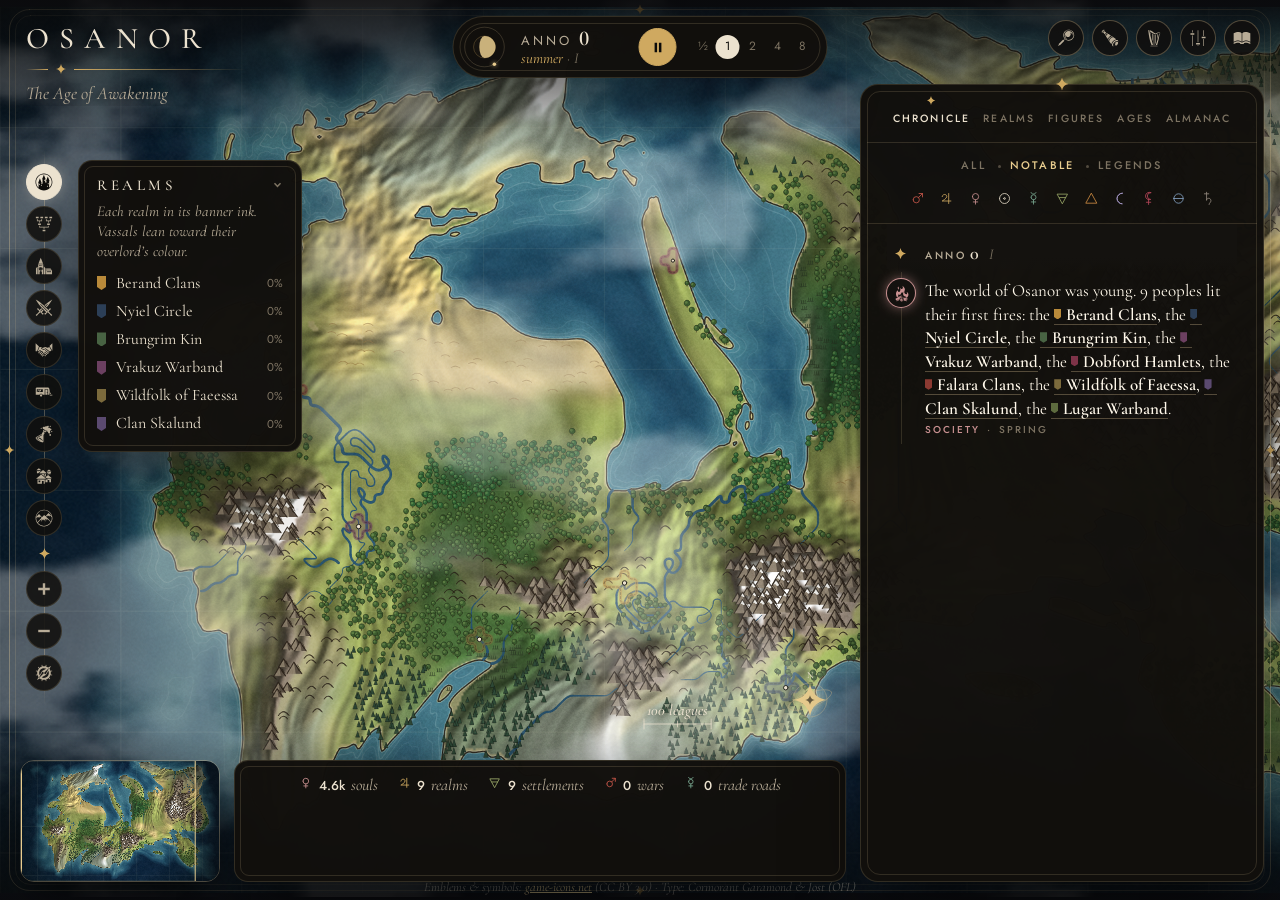
==== commit 5b8735d2: "Refine the interface: tarot cards, realm banners and character sheets Calmer, cleaner design drawn f" ====
--- a/index.html
+++ b/index.html
@@ -10,507 +10,489 @@
 <meta name="claude:viewport-fit-sides" content="cover">
 <link rel="preconnect" href="https://fonts.googleapis.com">
 <link rel="preconnect" href="https://fonts.gstatic.com" crossorigin>
-<link rel="stylesheet" href="https://fonts.googleapis.com/css2?family=Grenze+Gotisch:wght@500;600;700&family=EB+Garamond:ital,wght@0,400;0,500;0,600;0,700;1,400;1,500;1,600&family=Cormorant+SC:wght@500;600;700&display=swap">
-<style>/* Layout: the painted chart fills the table; around it lie the instruments of a Byzantine scriptorium,
-   purple-dyed vellum written in gold and silver, an astrolabe for a clock, silk ribbons for bookmarks. */
+<link rel="stylesheet" href="https://fonts.googleapis.com/css2?family=Cormorant+Garamond:ital,wght@0,400;0,500;0,600;0,700;1,400;1,500;1,600&family=Jost:wght@400;500;600&display=swap">
+<style>/* Layout: the painted chart is the whole table. A few quiet cards rest on it, each edged like a tarot card:
+   a thin outer line, a finer inner line, a single star. Ink, bone, one gold and a thread of red. */
 :root{
-  --ink:#0d0810;
-  --vel:#1d1221;
-  --vel-2:#28182c;
-  --vel-3:#352139;
-  --rule:rgba(217,178,90,.24);
-  --rule-2:rgba(217,178,90,.5);
-  --gilt:#d9b25a;
-  --gilt-hi:#f6dd98;
-  --gilt-lo:#8c6b2c;
-  --silver:#efe8f0;
-  --silver-2:#c3b5c6;
-  --silver-3:#8e7e93;
-  --rubric:#e8603f;
-  --leaf:linear-gradient(176deg,#fbe7ad 0%,#e1b65a 38%,#a87b2c 62%,#f0cf7f 100%);
-  --f-black:'Grenze Gotisch','UnifrakturMaguntia',Georgia,serif;
-  --f-text:'EB Garamond','Iowan Old Style',Garamond,Georgia,serif;
-  --f-caps:'Cormorant SC','EB Garamond',Georgia,serif;
-  --tex:none;
+  --ink:#0c0b0a;
+  --card:rgba(18,16,13,.985);
+  --card-solid:#14120f;
+  --raise:rgba(255,240,215,.04);
+  --line:rgba(222,196,150,.16);
+  --line-2:rgba(222,196,150,.32);
+  --bone:#ece2cf;
+  --bone-2:#b8ac97;
+  --bone-3:#7d7362;
+  --gold:#cfa960;
+  --gold-hi:#e9cd8f;
+  --thread:#b0453a;
+  --kraft:#cbb798;
+  --f-serif:'Cormorant Garamond','Cormorant',Garamond,'Iowan Old Style',Georgia,serif;
+  --f-sans:'Jost','Futura','Century Gothic','Avenir Next',system-ui,sans-serif;
   --gl:max(16px,env(safe-area-inset-left,0px));
   --gr:max(16px,env(safe-area-inset-right,0px));
-  --side-w:410px;
-  --corner:url("data:image/svg+xml,%3Csvg xmlns='http://www.w3.org/2000/svg' viewBox='0 0 26 26'%3E%3Cpath d='M2 24V9c0-3.9 3.1-7 7-7h15' fill='none' stroke='%23d9b25a' stroke-width='1.2'/%3E%3Cpath d='M5.5 24V11c0-3 2.5-5.5 5.5-5.5h13' fill='none' stroke='%23d9b25a' stroke-opacity='.45' stroke-width='.8'/%3E%3Cpath d='M9 9.5c1.6-3 4.6-2.4 4.4 0-.2 2-3 1.6-2.4-.2' fill='none' stroke='%23d9b25a' stroke-width='.9'/%3E%3Ccircle cx='9' cy='9' r='1.5' fill='%23f6dd98'/%3E%3C/svg%3E");
+  --side-w:404px;
+  --star:url("data:image/svg+xml,%3Csvg xmlns='http://www.w3.org/2000/svg' viewBox='0 0 12 12'%3E%3Cpath d='M6 0Q6.9 5.1 12 6Q6.9 6.9 6 12Q5.1 6.9 0 6Q5.1 5.1 6 0Z' fill='%23cfa960'/%3E%3C/svg%3E");
   color-scheme:dark;
 }
 html,body{height:100%}
-body{background:var(--ink);color:var(--silver);font-family:var(--f-text);font-size:16px;line-height:1.5;overflow:hidden;font-variant-numeric:oldstyle-nums;-webkit-font-smoothing:antialiased}
+body{background:var(--ink);color:var(--bone);font-family:var(--f-serif);font-size:17px;line-height:1.45;overflow:hidden;-webkit-font-smoothing:antialiased}
 *{box-sizing:border-box}
 [hidden]{display:none!important}
 button,input,select{font:inherit;color:inherit}
 button{cursor:pointer;background:none;border:0;padding:0}
-a{color:var(--gilt-hi)}
-:focus-visible{outline:1.5px solid var(--gilt-hi);outline-offset:3px;border-radius:4px}
-.i{width:20px;height:20px;flex:none;fill:currentColor}
-kbd{font-family:var(--f-caps);font-weight:700;font-size:12px;padding:0 6px;border:1px solid var(--rule-2);border-radius:3px;color:var(--gilt-hi);background:rgba(0,0,0,.25)}
-::selection{background:rgba(217,178,90,.35)}
-.gilt{background:var(--leaf);-webkit-background-clip:text;background-clip:text;color:transparent}
+a{color:var(--gold-hi)}
+:focus-visible{outline:1px solid var(--gold-hi);outline-offset:3px;border-radius:999px}
+.i{width:18px;height:18px;flex:none;fill:currentColor}
+kbd{font-family:var(--f-sans);font-size:11px;font-weight:500;letter-spacing:.06em;padding:1px 6px;border:1px solid var(--line-2);border-radius:4px;color:var(--bone-2)}
+::selection{background:rgba(207,169,96,.3)}
+.caps{font-family:var(--f-sans);text-transform:uppercase;letter-spacing:.2em;font-size:11px;font-weight:500}
 
 .app{position:relative;height:100%;overflow:hidden}
-.mapwrap{position:absolute;inset:0;background:#0d0a12}
+.mapwrap{position:absolute;inset:0;background:#0b0d10}
 #map{position:absolute;inset:0;width:100%;height:100%;display:block;cursor:grab;touch-action:none}
 #map.dragging{cursor:grabbing}
-
-/* vellum: dyed purple leaf, a fibre texture, a double gilt rule and four corner fleurons */
-.vellum{position:relative;background:var(--tex),radial-gradient(130% 90% at 30% 0%,#2a1930,var(--vel) 60%);background-size:240px 240px,auto;border:1px solid #070408;border-radius:3px;
-  box-shadow:inset 0 0 0 1px var(--rule-2),inset 0 0 0 5px rgba(0,0,0,.18),inset 0 0 0 6px var(--rule),0 22px 60px -14px rgba(0,0,0,.8),0 2px 0 rgba(255,255,255,.02)}
-.vellum::before{content:"";position:absolute;inset:4px;pointer-events:none;z-index:1;
-  background:var(--corner) left top/22px no-repeat,var(--corner) right top/22px no-repeat,var(--corner) left bottom/22px no-repeat,var(--corner) right bottom/22px no-repeat}
-.vellum::before{background-image:var(--corner),var(--corner),var(--corner),var(--corner)}
-.vellum>.cornerfix{display:none}
-
-/* tooltips: a slip of paper */
+.veil{position:absolute;left:0;right:0;pointer-events:none}
+.veil.top{top:0;height:150px;background:linear-gradient(180deg,rgba(10,9,8,.78),rgba(10,9,8,0))}
+.veil.bottom{bottom:0;height:170px;background:linear-gradient(0deg,rgba(10,9,8,.7),rgba(10,9,8,0))}
+
+/* the card: outer line, inner line inset like a tarot border, a star at the crown */
+.card{position:relative;background:var(--card);border:1px solid var(--line);border-radius:18px;box-shadow:0 30px 70px -20px rgba(0,0,0,.8)}
+.card::before{content:"";position:absolute;inset:6px;border:1px solid var(--line);border-radius:13px;pointer-events:none}
+.codex::after,.modal::after,.index::after{content:"";position:absolute;top:-1px;left:50%;width:13px;height:13px;transform:translate(-50%,-50%);background:var(--star) center/contain no-repeat;filter:drop-shadow(0 0 6px rgba(207,169,96,.6))}
+
 [data-tip]{position:relative}
-[data-tip]:hover::after,[data-tip]:focus-visible::after{content:attr(data-tip);position:absolute;z-index:60;left:50%;top:calc(100% + 9px);transform:translateX(-50%);white-space:nowrap;
-  background:#efe3c8;color:#2a1a14;font:600 14px/1.2 var(--f-text);font-style:italic;padding:5px 11px 6px;border-radius:2px;pointer-events:none;box-shadow:0 8px 20px rgba(0,0,0,.5)}
-.medals [data-tip]:hover::after,.medals [data-tip]:focus-visible::after{left:calc(100% + 12px);top:50%;transform:translateY(-50%)}
-
-/* ---------- cartouche ---------- */
-.cartouche{position:absolute;z-index:10;top:14px;left:var(--gl);padding:12px 34px 13px;text-align:center;min-width:250px;
-  background:var(--tex),radial-gradient(120% 120% at 50% 0%,#2e1c34,var(--vel));background-size:240px,auto;border:1px solid #070408;
-  box-shadow:inset 0 0 0 1px var(--rule-2),inset 0 0 0 4px rgba(0,0,0,.2),inset 0 0 0 5px var(--rule),0 18px 44px -12px rgba(0,0,0,.8);
-  clip-path:polygon(14px 0,calc(100% - 14px) 0,100% 14px,100% calc(100% - 14px),calc(100% - 14px) 100%,14px 100%,0 calc(100% - 14px),0 14px)}
-.c-name{font-family:var(--f-black);font-weight:600;font-size:36px;line-height:1;letter-spacing:.01em;background:var(--leaf);-webkit-background-clip:text;background-clip:text;color:transparent;filter:drop-shadow(0 1px 0 rgba(0,0,0,.6));white-space:nowrap}
-.c-era{display:flex;align-items:center;justify-content:center;gap:9px;margin-top:5px;font-style:italic;font-size:15.5px;color:var(--silver-2);white-space:nowrap}
-.c-orn{width:26px;height:7px;background:no-repeat center/contain url("data:image/svg+xml,%3Csvg xmlns='http://www.w3.org/2000/svg' viewBox='0 0 26 7'%3E%3Cpath d='M0 3.5h10M16 3.5h10' stroke='%23d9b25a' stroke-width='.8'/%3E%3Cpath d='M13 .5l3 3-3 3-3-3z' fill='%23d9b25a'/%3E%3C/svg%3E")}
-
-/* ---------- astrolabe ---------- */
-.astro{position:absolute;z-index:11;top:6px;left:50%;transform:translateX(-50%);width:150px;display:flex;flex-direction:column;align-items:center}
-.astro-dial{width:128px;height:128px;filter:drop-shadow(0 10px 18px rgba(0,0,0,.7))}
-
-.astro-btn{position:absolute;top:43px;width:42px;height:42px;border-radius:50%;display:grid;place-items:center;color:#2a1a08;
-  background:radial-gradient(circle at 35% 28%,#fff1c2,#e2b75c 45%,#8c6b2c 100%);box-shadow:0 0 0 1.5px #3a2a10,0 3px 8px rgba(0,0,0,.6),inset 0 1px 1px rgba(255,255,255,.6);transition:transform .12s}
-.astro-btn .i{width:18px;height:18px}
-.astro-btn:hover{transform:scale(1.06)}
-.astro-btn:active{transform:scale(.95)}
-.astro-banner{margin-top:-8px;position:relative;display:flex;align-items:baseline;gap:7px;padding:4px 26px 5px;white-space:nowrap;
-  background:linear-gradient(180deg,#7a2a26,#55191b);color:#fbeedd;box-shadow:inset 0 1px 0 rgba(255,220,180,.25),inset 0 -1px 0 rgba(0,0,0,.4),0 6px 14px rgba(0,0,0,.5);
-  clip-path:polygon(0 0,100% 0,calc(100% - 12px) 50%,100% 100%,0 100%,12px 50%)}
-.ab-season{font-family:var(--f-caps);font-weight:700;font-size:13.5px;letter-spacing:.06em;color:var(--gilt-hi)}
-.ab-year{font-size:16px;font-style:italic}
-.ab-year b{font-style:normal;font-weight:600;font-size:17px;font-variant-numeric:oldstyle-nums tabular-nums}
-.ab-roman{font-family:var(--f-caps);font-size:12px;color:rgba(251,238,221,.6);letter-spacing:.04em}
-.astro-speed{display:flex;gap:2px;margin-top:5px;padding:2px 4px;border-radius:2px;background:rgba(13,8,16,.72);box-shadow:inset 0 0 0 1px var(--rule)}
-.astro-speed button{font-family:var(--f-caps);font-weight:700;font-size:13px;min-width:24px;padding:1px 5px;color:var(--silver-3);transition:color .15s}
-.astro-speed button:hover{color:var(--silver)}
-.astro-speed button[aria-pressed="true"]{color:var(--gilt-hi);text-shadow:0 0 8px rgba(246,221,152,.5)}
-
-/* ---------- wax seals ---------- */
-.seals{position:absolute;z-index:10;top:16px;right:var(--gr);display:flex;gap:8px}
-.seal{width:42px;height:42px;border-radius:50%;display:grid;place-items:center;color:var(--gilt);
-  background:radial-gradient(circle at 35% 30%,#3c2442,#1a0f1d 70%);box-shadow:inset 0 0 0 1px var(--rule-2),inset 0 0 0 3px rgba(0,0,0,.35),inset 0 0 0 4px var(--rule),0 8px 18px -4px rgba(0,0,0,.7);transition:transform .15s,color .15s}
-.seal:hover{color:var(--gilt-hi);transform:translateY(-1px)}
-.seal[aria-pressed="true"],.seal[aria-expanded="true"]{color:#2a1a08;background:radial-gradient(circle at 35% 28%,#fff1c2,#e2b75c 45%,#8c6b2c)}
-.seal.sm{width:34px;height:34px}
-.seal.sm .i{width:17px;height:17px}
+[data-tip]:hover::after,[data-tip]:focus-visible::after{content:attr(data-tip);position:absolute;z-index:60;left:50%;top:calc(100% + 10px);transform:translateX(-50%);white-space:nowrap;
+  background:var(--kraft);color:#1c1610;font:italic 500 15px/1.2 var(--f-serif);padding:5px 12px 6px;border-radius:999px;pointer-events:none;box-shadow:0 10px 24px rgba(0,0,0,.5)}
+.rail [data-tip]:hover::after,.rail [data-tip]:focus-visible::after{left:calc(100% + 12px);top:50%;transform:translateY(-50%)}
+
+/* ---------- title ---------- */
+.title{position:absolute;z-index:10;top:24px;left:calc(var(--gl) + 10px);pointer-events:none;max-width:40vw}
+.t-name{font-weight:500;font-size:30px;line-height:1;letter-spacing:.34em;text-transform:uppercase;color:var(--bone);text-shadow:0 2px 18px rgba(0,0,0,.7);white-space:nowrap}
+.t-rule{display:flex;align-items:center;gap:8px;width:220px;margin:10px 0 6px}
+.t-rule i{flex:1;height:1px;background:linear-gradient(90deg,var(--gold),transparent)}
+.t-rule i:first-child{flex:0 0 22px;background:linear-gradient(90deg,transparent,var(--gold))}
+.t-rule svg{width:10px;height:10px;fill:var(--gold)}
+.t-era{font-style:italic;font-size:18px;color:var(--bone-2);text-shadow:0 2px 12px rgba(0,0,0,.8);white-space:nowrap;overflow:hidden;text-overflow:ellipsis}
+
+/* ---------- the clock ---------- */
+.clock{position:absolute;z-index:11;top:16px;left:50%;transform:translateX(-50%);display:flex;align-items:center;gap:14px;padding:8px 12px 8px 9px;border-radius:999px}
+.clock::before{border-radius:999px}
+.moon{width:44px;height:44px;flex:none}
+.moon .orbit{fill:none;stroke:var(--line-2);stroke-width:.8}
+.moon .disc{fill:#16130f;stroke:var(--gold);stroke-width:.7;stroke-opacity:.5}
+.moon .phase{fill:var(--gold-hi);opacity:.85}
+.moon .dot{fill:var(--gold-hi);filter:drop-shadow(0 0 3px rgba(233,205,143,.9))}
+.date{min-width:104px;line-height:1.1}
+.d-year{font-size:13px;font-family:var(--f-sans);letter-spacing:.24em;text-transform:uppercase;color:var(--bone-2)}
+.d-year b{font-family:var(--f-serif);font-weight:600;font-size:21px;letter-spacing:.04em;color:var(--bone);font-variant-numeric:lining-nums tabular-nums}
+.d-sub{font-style:italic;font-size:15px;color:var(--bone-3)}
+.d-sub span:first-child{color:var(--gold)}
+.ring{width:36px;height:36px;border-radius:50%;display:grid;place-items:center;color:var(--bone-2);border:1px solid var(--line-2);background:rgba(17,15,13,.86);transition:color .2s,border-color .2s,background .2s}
+.ring:hover{color:var(--bone);border-color:rgba(222,196,150,.55)}
+.ring[aria-pressed="true"],.ring[aria-expanded="true"]{color:var(--gold-hi);border-color:var(--gold);box-shadow:0 0 14px -2px rgba(207,169,96,.45)}
+.ring.play{width:38px;height:38px;color:var(--ink);background:var(--gold);border-color:var(--gold)}
+.ring.play:hover{background:var(--gold-hi)}
+.ring.play .i{width:15px;height:15px}
+.ring.sm{width:30px;height:30px}
+.ring.sm .i{width:15px;height:15px}
+.pace{display:flex;gap:1px}
+.pace button{width:24px;height:24px;border-radius:50%;font-family:var(--f-sans);font-size:12px;color:var(--bone-3);transition:color .15s,background .15s}
+.pace button:hover{color:var(--bone)}
+.pace button[aria-pressed="true"]{color:var(--ink);background:var(--bone)}
+
+.tools{position:absolute;z-index:10;top:20px;right:calc(var(--gr) + 4px);display:flex;gap:8px}
 
 /* ---------- settings ---------- */
-.popover{position:absolute;z-index:30;top:70px;right:var(--gr);width:310px;padding:18px 20px 18px}
-.pop-title{font-family:var(--f-caps);font-weight:700;font-size:13px;letter-spacing:.12em;color:var(--gilt);margin:12px 0 6px;display:flex;align-items:center;gap:8px}
-.pop-title::after{content:"";flex:1;height:1px;background:linear-gradient(90deg,var(--rule-2),transparent)}
-.pop-title:first-child{margin-top:0}
-.lz{display:flex;align-items:center;gap:10px;padding:5px 0;cursor:pointer;font-size:16px}
-.lz input{position:absolute;opacity:0;pointer-events:none}
-.lz-box{width:14px;height:14px;transform:rotate(45deg);box-shadow:inset 0 0 0 1.4px var(--gilt);flex:none;margin:0 3px;transition:background .15s}
-.lz input:checked+.lz-box{background:var(--gilt);box-shadow:inset 0 0 0 1.4px var(--gilt),0 0 8px rgba(217,178,90,.5)}
-.lz input:focus-visible+.lz-box{outline:1.5px solid var(--gilt-hi);outline-offset:3px}
-.lz-row{display:flex;align-items:center;justify-content:space-between;gap:10px;padding:5px 0;font-size:16px}
-.txt-seg{display:flex;align-items:center;gap:2px;font-style:italic}
-.txt-seg button{padding:1px 6px;color:var(--silver-3);font-size:15px;border-bottom:1px solid transparent}
-.txt-seg button:hover{color:var(--silver)}
-.txt-seg button[aria-pressed="true"]{color:var(--gilt-hi);border-bottom-color:var(--gilt)}
-.txt-seg button+button::before{content:"·";color:var(--silver-3);margin-right:8px;font-style:normal;display:inline-block}
-.txt-seg.big button{font-size:16px}
-.pop-note{font-style:italic;color:var(--silver-2);font-size:15px;margin:2px 0 10px}
-.btn-seal{display:flex;align-items:center;justify-content:center;gap:9px;width:100%;padding:9px 12px;border-radius:2px;font-family:var(--f-caps);font-weight:700;font-size:14px;letter-spacing:.05em;
-  background:linear-gradient(180deg,#3a2240,#24152a);box-shadow:inset 0 0 0 1px var(--rule-2);color:var(--gilt-hi)}
-.btn-seal:hover{background:linear-gradient(180deg,#46294d,#2c1a33)}
-.btn-seal.danger{color:#ffc6b2;box-shadow:inset 0 0 0 1px rgba(232,96,63,.55)}
-.btn-seal.danger.armed{background:linear-gradient(180deg,#a8382a,#6d1f1c);color:#fff2e6}
-.btn-seal.gold{background:radial-gradient(circle at 40% 20%,#fff1c2,#e2b75c 55%,#9c7633);color:#2a1a08;box-shadow:0 0 0 1px #3a2a10}
-.keys{display:grid;grid-template-columns:1fr 1fr;gap:6px 12px;font-size:14.5px;color:var(--silver-2);font-style:italic}
-
-/* ---------- layer medallions ---------- */
-.medals{position:absolute;z-index:9;left:var(--gl);top:118px;display:flex;flex-direction:column;align-items:center;gap:7px}
-.medals button{width:42px;height:42px;border-radius:50%;display:grid;place-items:center;color:var(--gilt);
-  background:radial-gradient(circle at 35% 30%,#3c2442,#1a0f1d 70%);box-shadow:inset 0 0 0 1px var(--rule-2),inset 0 0 0 3px rgba(0,0,0,.35),inset 0 0 0 4px var(--rule),0 6px 14px -4px rgba(0,0,0,.75);transition:transform .15s}
-.medals button .i{width:21px;height:21px}
-.medals button:hover{transform:scale(1.07);color:var(--gilt-hi)}
-.medals button[aria-pressed="true"]{color:#2a1a08;background:radial-gradient(circle at 35% 28%,#fff1c2,#e2b75c 45%,#8c6b2c);box-shadow:0 0 0 1.5px #3a2a10,0 0 16px rgba(217,178,90,.45)}
-.fleuron{width:22px;height:12px;margin:2px 0;background:no-repeat center/contain url("data:image/svg+xml,%3Csvg xmlns='http://www.w3.org/2000/svg' viewBox='0 0 22 12'%3E%3Cpath d='M11 1c2 3 6 3 9 2-2 2-5 4-9 3-4 1-7-1-9-3 3 1 7 1 9-2z' fill='%23d9b25a' fill-opacity='.8'/%3E%3Ccircle cx='11' cy='9.5' r='1.6' fill='%23d9b25a'/%3E%3C/svg%3E")}
-.legend{position:absolute;z-index:8;left:calc(var(--gl) + 60px);top:118px;width:236px;padding:13px 17px 14px}
-.lg-head{display:flex;align-items:center;justify-content:space-between;width:100%;text-align:left;gap:8px;position:relative;z-index:2}
-.lg-head h3{margin:0;font-family:var(--f-caps);font-weight:700;font-size:17px;letter-spacing:.05em;color:var(--gilt-hi)}
-.lg-head .i{width:13px;height:13px;color:var(--gilt);transition:transform .2s}
+.popover{position:absolute;z-index:30;top:68px;right:var(--gr);width:300px;padding:20px 22px 20px}
+.label{font-family:var(--f-sans);font-size:10.5px;font-weight:500;letter-spacing:.24em;text-transform:uppercase;color:var(--gold);margin:16px 0 8px;display:flex;align-items:center;gap:10px}
+.label::after{content:"";flex:1;height:1px;background:var(--line)}
+.label:first-child{margin-top:0}
+.opt{display:flex;align-items:center;justify-content:space-between;gap:10px;padding:5px 0;font-size:17px;cursor:pointer;position:relative}
+.opt input{position:absolute;opacity:0;pointer-events:none}
+.opt i{width:30px;height:16px;border-radius:999px;border:1px solid var(--line-2);position:relative;flex:none;transition:all .2s}
+.opt i::after{content:"";position:absolute;top:3px;left:3px;width:8px;height:8px;border-radius:50%;background:var(--bone-3);transition:all .2s}
+.opt input:checked+i{border-color:var(--gold)}
+.opt input:checked+i::after{left:17px;background:var(--gold-hi);box-shadow:0 0 6px rgba(233,205,143,.8)}
+.opt input:focus-visible+i{outline:1px solid var(--gold-hi);outline-offset:3px}
+.words{display:flex;align-items:center;gap:4px;font-style:italic}
+.words button{padding:1px 4px;color:var(--bone-3);font-size:16px;transition:color .15s}
+.words button:hover{color:var(--bone)}
+.words button[aria-pressed="true"]{color:var(--gold-hi)}
+.words button+button::before{content:"";display:inline-block;width:3px;height:3px;border-radius:50%;background:var(--bone-3);margin:0 9px 0 0;vertical-align:middle;opacity:.6}
+.words.caps button{font-family:var(--f-sans);font-style:normal;font-size:11px;letter-spacing:.2em;text-transform:uppercase;font-weight:500}
+.note{font-style:italic;color:var(--bone-2);font-size:16px;margin:0 0 12px}
+.btn-line{display:flex;align-items:center;justify-content:center;width:100%;padding:10px 12px;border-radius:999px;border:1px solid var(--line-2);font-family:var(--f-sans);font-size:11px;letter-spacing:.22em;text-transform:uppercase;color:var(--bone)}
+.btn-line:hover{border-color:var(--gold);color:var(--gold-hi)}
+.btn-line.danger{border-color:rgba(176,69,58,.6);color:#e6a79c}
+.btn-line.danger.armed{background:var(--thread);border-color:var(--thread);color:#fff3ea}
+.btn-line.gold{background:var(--gold);border-color:var(--gold);color:var(--ink)}
+.keys{display:grid;grid-template-columns:1fr 1fr;gap:7px 12px;font-size:15px;font-style:italic;color:var(--bone-2)}
+.keys kbd{margin-right:7px;font-style:normal}
+
+/* ---------- the rail of layers ---------- */
+.rail{position:absolute;z-index:9;left:calc(var(--gl) + 10px);top:150px;display:flex;flex-direction:column;align-items:center;gap:6px;padding:14px 0}
+.rail::before{content:"";position:absolute;top:0;bottom:0;left:50%;width:1px;background:linear-gradient(180deg,transparent,var(--line-2) 8%,var(--line-2) 92%,transparent)}
+.rail button{position:relative;width:36px;height:36px;border-radius:50%;display:grid;place-items:center;color:var(--bone-2);background:rgba(17,15,13,.88);border:1px solid var(--line);transition:color .2s,border-color .2s,transform .2s}
+.rail button .i{width:18px;height:18px}
+.rail button:hover{color:var(--bone);border-color:var(--line-2)}
+.rail button[aria-pressed="true"]{color:var(--ink);background:var(--bone);border-color:var(--bone);box-shadow:0 0 18px -4px rgba(236,226,207,.6)}
+.rail .node{position:relative;width:11px;height:11px;margin:6px 0;background:var(--star) center/contain no-repeat}
+.legend{position:absolute;z-index:8;left:calc(var(--gl) + 62px);top:160px;width:224px;padding:14px 18px 15px;border-radius:14px}
+.legend::before{border-radius:9px;inset:5px}
+.lg-head{display:flex;align-items:center;justify-content:space-between;width:100%;text-align:left;gap:8px}
+.lg-head h3{margin:0;font-weight:500;font-size:15px;letter-spacing:.24em;text-transform:uppercase}
+.lg-head .i{width:11px;height:11px;color:var(--bone-3);transition:transform .2s}
 .legend.collapsed .lg-head .i{transform:rotate(-90deg)}
 .legend.collapsed .lg-body{display:none}
-.lg-body{position:relative;z-index:2}
-.legend p{margin:4px 0 9px;color:var(--silver-2);font-size:14.5px;line-height:1.38;font-style:italic}
+.legend p{margin:4px 0 10px;color:var(--bone-2);font-size:15px;line-height:1.35;font-style:italic}
 .keylist{display:grid;gap:5px}
-.key{display:flex;align-items:center;gap:9px;font-size:15px}
-.key i{width:12px;height:14px;flex:none;clip-path:path('M0 0H12V7C12 11 9 13 6 14C3 13 0 11 0 7Z');box-shadow:inset 0 0 0 1px rgba(0,0,0,.4)}
+.key{display:flex;align-items:center;gap:10px;font-size:16px}
+.key i{width:9px;height:14px;flex:none;clip-path:polygon(0 0,100% 0,100% 78%,50% 100%,0 78%)}
 .key span{overflow:hidden;text-overflow:ellipsis;white-space:nowrap}
-.key em{font-style:normal;color:var(--silver-3);margin-left:auto;font-size:14px}
-.ramp{height:7px;margin:6px 0 3px;box-shadow:inset 0 0 0 1px rgba(0,0,0,.4)}
-.ramp-lbl{display:flex;justify-content:space-between;font-size:13.5px;font-style:italic;color:var(--silver-3)}
+.key em{font-style:normal;font-family:var(--f-sans);font-size:11.5px;color:var(--bone-3);margin-left:auto}
+.ramp{height:4px;margin:8px 0 4px;border-radius:2px}
+.ramp-lbl{display:flex;justify-content:space-between;font-size:14px;font-style:italic;color:var(--bone-3)}
 
 /* ---------- the codex ---------- */
-.codex{position:absolute;z-index:9;top:112px;right:var(--gr);bottom:16px;width:var(--side-w);display:flex;flex-direction:column;min-height:0;transition:transform .45s cubic-bezier(.2,.8,.2,1),opacity .3s}
+.codex{position:absolute;z-index:9;top:84px;right:var(--gr);bottom:18px;width:var(--side-w);display:flex;flex-direction:column;min-height:0;transition:transform .5s cubic-bezier(.2,.8,.2,1),opacity .35s}
 .app.side-closed .codex{transform:translateX(calc(100% + 30px));opacity:0;pointer-events:none}
-.ribbons{position:absolute;z-index:3;top:-30px;left:22px;right:22px;display:flex;justify-content:space-between;align-items:flex-start;pointer-events:none}
-.ribbons button{pointer-events:auto;width:62px;height:62px;padding-top:9px;display:flex;flex-direction:column;align-items:center;gap:2px;color:rgba(255,246,232,.82);
-  background:linear-gradient(90deg,rgba(0,0,0,.28),rgba(255,255,255,.12) 45%,rgba(0,0,0,.2)),var(--rb);
-  clip-path:polygon(0 0,100% 0,100% 100%,50% calc(100% - 10px),0 100%);box-shadow:0 4px 0 rgba(0,0,0,.3);filter:drop-shadow(0 6px 6px rgba(0,0,0,.6)) saturate(.75) brightness(.8);transition:height .25s cubic-bezier(.2,.8,.2,1),filter .2s}
-.ribbons button .i{width:19px;height:19px}
-.ribbons button span{font-family:var(--f-caps);font-weight:700;font-size:12px;letter-spacing:.03em;line-height:1}
-.ribbons button:hover{filter:drop-shadow(0 6px 6px rgba(0,0,0,.6)) saturate(.95) brightness(.95)}
-.ribbons button[aria-selected="true"]{height:76px;color:#fff;filter:drop-shadow(0 8px 8px rgba(0,0,0,.7)) saturate(1.05) brightness(1.08)}
-.view{flex:1;min-height:0;display:flex;flex-direction:column;position:relative;z-index:2;margin-top:44px}
-.view.scroll{display:block;padding:4px 22px 22px}
-.scroll{overflow:auto;min-height:0;scrollbar-width:thin;scrollbar-color:rgba(217,178,90,.3) transparent}
-.filters{padding:6px 22px 10px;display:flex;flex-direction:column;gap:8px;align-items:center;border-bottom:1px solid var(--rule)}
-.sigils{display:flex;flex-wrap:wrap;justify-content:center;gap:5px}
-.sg{--d:var(--gilt);width:28px;height:28px;border-radius:50%;display:grid;place-items:center;color:var(--d);box-shadow:inset 0 0 0 1px color-mix(in srgb,var(--d) 55%,transparent);background:color-mix(in srgb,var(--d) 10%,transparent);transition:opacity .15s,transform .15s}
-.sg svg{width:16px;height:16px;fill:none;stroke:currentColor;stroke-width:1.6;stroke-linecap:round;stroke-linejoin:round}
-.sg[aria-pressed="false"]{opacity:.32;background:transparent}
-.sg:hover{transform:scale(1.1);opacity:1}
-.sigil{display:inline-block;width:1em;height:1em;vertical-align:-.12em;fill:none;stroke:currentColor;stroke-width:1.7;stroke-linecap:round;stroke-linejoin:round}
-
-/* chronicle */
-#logScroll{flex:1;padding:0 20px 18px}
-.yearhead{position:sticky;top:0;z-index:2;display:flex;align-items:center;justify-content:center;gap:10px;padding:12px 0 5px;background:linear-gradient(180deg,var(--vel) 72%,transparent);
-  font-family:var(--f-caps);font-weight:600;font-size:13.5px;letter-spacing:.14em;color:var(--silver-3)}
-.yearhead b{font-family:var(--f-text);font-weight:600;font-size:16px;letter-spacing:0;color:var(--rubric)}
-.yearhead::before,.yearhead::after{content:"";flex:1;height:1px;background:linear-gradient(90deg,transparent,var(--rule-2))}
-.yearhead::after{background:linear-gradient(90deg,var(--rule-2),transparent)}
-.ev{display:grid;grid-template-columns:32px minmax(0,1fr);gap:12px;padding:8px 4px;font-size:16px;line-height:1.42}
-.roundel{--d:var(--gilt);width:32px;height:32px;border-radius:50%;display:grid;place-items:center;color:var(--d);background:radial-gradient(circle at 35% 30%,#33203a,#160d19);box-shadow:inset 0 0 0 1px color-mix(in srgb,var(--d) 70%,transparent),inset 0 0 0 3px rgba(0,0,0,.4),0 2px 4px rgba(0,0,0,.4)}
-.roundel .i{width:18px;height:18px}
-.ev .meta{display:flex;gap:6px;align-items:center;font-family:var(--f-caps);font-weight:600;font-size:13px;letter-spacing:.05em;color:var(--silver-3);margin-top:1px}
+.tabs{position:relative;z-index:2;display:flex;justify-content:space-between;padding:22px 26px 12px;border-bottom:1px solid var(--line);margin:0 6px}
+.tabs button{position:relative;font-family:var(--f-sans);font-size:10.5px;font-weight:500;letter-spacing:.2em;text-transform:uppercase;color:var(--bone-3);padding:4px 0;transition:color .2s}
+.tabs button:hover{color:var(--bone-2)}
+.tabs button[aria-selected="true"]{color:var(--bone)}
+.tabs button[aria-selected="true"]::before{content:"";position:absolute;left:50%;top:-11px;width:9px;height:9px;transform:translateX(-50%);background:var(--star) center/contain no-repeat}
+.view{position:relative;z-index:2;flex:1;min-height:0;display:flex;flex-direction:column}
+.view.scroll{display:block;padding:6px 26px 26px}
+.scroll{overflow:auto;min-height:0;scrollbar-width:thin;scrollbar-color:rgba(222,196,150,.25) transparent}
+.filters{display:flex;flex-direction:column;align-items:center;gap:10px;padding:14px 26px 12px;margin:0 6px;border-bottom:1px solid var(--line)}
+.sigils{display:flex;flex-wrap:wrap;justify-content:center;gap:3px}
+.sg{--d:var(--gold);width:26px;height:26px;border-radius:50%;display:grid;place-items:center;color:var(--d);transition:opacity .2s,background .2s}
+.sg svg{width:15px;height:15px;fill:none;stroke:currentColor;stroke-width:1.3;stroke-linecap:round;stroke-linejoin:round}
+.sg:hover{background:var(--raise)}
+.sg[aria-pressed="false"]{opacity:.25}
+.sigil{display:inline-block;width:.95em;height:.95em;vertical-align:-.12em;fill:none;stroke:currentColor;stroke-width:1.5;stroke-linecap:round;stroke-linejoin:round}
+
+/* chronicle: a hairline timeline, stars at the turning of each year */
+#logScroll{flex:1;padding:0 26px 24px}
+.log{position:relative}
+.yearhead{position:sticky;top:0;z-index:2;display:flex;align-items:baseline;gap:10px;padding:16px 0 6px 0;background:linear-gradient(180deg,var(--card-solid) 70%,transparent)}
+.yearhead::before{content:"";align-self:center;width:11px;height:11px;margin-left:8px;margin-right:9px;background:var(--star) center/contain no-repeat;flex:none}
+.yearhead .y{font-family:var(--f-sans);font-size:10.5px;font-weight:500;letter-spacing:.26em;text-transform:uppercase;color:var(--bone-2)}
+.yearhead .y b{font-family:var(--f-serif);font-weight:600;font-size:18px;letter-spacing:.03em;color:var(--bone);margin-left:3px}
+.yearhead .rn{font-style:italic;font-size:15px;color:var(--bone-3)}
+.ev{position:relative;display:grid;grid-template-columns:28px minmax(0,1fr);gap:10px;padding:7px 0 7px 0;font-size:17px;line-height:1.38}
+.ev::before{content:"";position:absolute;left:13.5px;top:0;bottom:0;width:1px;background:var(--line)}
+.ev .ic{position:relative;z-index:1;width:28px;height:28px;display:grid;place-items:center;color:var(--d);background:var(--card-solid);border-radius:50%}
+.ev .ic .i{width:17px;height:17px}
+.ev .meta{font-family:var(--f-sans);font-size:10px;font-weight:500;letter-spacing:.2em;text-transform:uppercase;color:var(--bone-3);margin-top:3px;display:flex;align-items:center;gap:7px}
 .ev .meta .dom{color:var(--d)}
-.ev.i0{color:var(--silver-2);font-size:15px}
-.ev.i0 .roundel{transform:scale(.82);opacity:.75}
-.ev.i2 .t::first-letter{font-family:var(--f-black);font-size:1.9em;line-height:.8;float:left;margin:.08em .08em 0 0;color:var(--d)}
-.ev.i2 .t{color:#fff}
-.ev.fresh{animation:fresh 2s ease-out}
-@keyframes fresh{from{background:rgba(217,178,90,.12)}to{background:transparent}}
-.era-row{margin:16px 0 8px;padding:14px 12px 16px;text-align:center;position:relative}
-.era-row::before,.era-row::after{content:"";position:absolute;left:12%;right:12%;height:9px;background:no-repeat center/contain url("data:image/svg+xml,%3Csvg xmlns='http://www.w3.org/2000/svg' viewBox='0 0 200 9'%3E%3Cpath d='M0 4.5h86M114 4.5h86' stroke='%23d9b25a' stroke-width='.7'/%3E%3Cpath d='M100 .5l4 4-4 4-4-4z M92 4.5l2-2 2 2-2 2z M104 4.5l2-2 2 2-2 2z' fill='%23d9b25a'/%3E%3C/svg%3E")}
-.era-row::before{top:0}.era-row::after{bottom:0}
-.era-row small{display:block;font-family:var(--f-caps);font-weight:600;font-size:13px;letter-spacing:.14em;color:var(--silver-3)}
-.era-row div{font-family:var(--f-black);font-weight:600;font-size:27px;line-height:1.1;margin-top:3px;background:var(--leaf);-webkit-background-clip:text;background-clip:text;color:transparent}
-.ref{color:inherit;text-decoration:none;font-weight:600;background-image:linear-gradient(90deg,var(--rule-2),var(--rule-2));background-size:100% 1px;background-repeat:no-repeat;background-position:0 100%;cursor:pointer;transition:color .12s}
-.ref:hover{color:var(--gilt-hi)}
-.ref.r::before{content:"";display:inline-block;width:.6em;height:.7em;margin-right:.25em;vertical-align:-.04em;background:var(--c);clip-path:path('M0 0H9.6V5.6C9.6 8.8 7.2 10.4 4.8 11.2C2.4 10.4 0 8.8 0 5.6Z');box-shadow:inset 0 0 0 1px rgba(0,0,0,.4)}
-.ref.b{color:#ff9fae}
+.ev.i0{color:var(--bone-2);font-size:16px}
+.ev.i0 .ic{opacity:.7}
+.ev.i2 .t{color:#fff8ea}
+.ev.i2 .ic{box-shadow:0 0 0 1px var(--d),0 0 14px -2px var(--d)}
+.ev.fresh{animation:fresh 2.2s ease-out}
+@keyframes fresh{from{background:linear-gradient(90deg,rgba(207,169,96,.12),transparent)}to{background:transparent}}
+.era-row{text-align:center;padding:26px 0 18px;position:relative}
+.era-row::before{content:"";display:block;width:1px;height:26px;margin:0 auto 10px;background:linear-gradient(180deg,transparent,var(--gold))}
+.era-row small{display:block;font-family:var(--f-sans);font-size:10px;font-weight:500;letter-spacing:.3em;text-transform:uppercase;color:var(--bone-3);margin-top:6px}
+.era-row div{font-weight:500;font-size:22px;line-height:1.2;letter-spacing:.22em;text-transform:uppercase;color:var(--gold-hi)}
+.era-row::after{content:"";display:block;width:12px;height:12px;margin:12px auto 0;background:var(--star) center/contain no-repeat}
+.ref{color:inherit;text-decoration:none;font-weight:600;background:linear-gradient(var(--line-2),var(--line-2)) 0 100%/100% 1px no-repeat;cursor:pointer;transition:color .15s}
+.ref:hover{color:var(--gold-hi)}
+.ref.r::before{content:"";display:inline-block;width:.42em;height:.62em;margin-right:.3em;vertical-align:.02em;background:var(--c);clip-path:polygon(0 0,100% 0,100% 78%,50% 100%,0 78%)}
+.ref.b{color:#e3a1a9}
 .ref.g,.hero{font-style:italic}
-.hero{color:var(--gilt-hi);font-weight:600}
-.ref.w{color:#ffb7a3}
-
-/* ledgers & lists */
-.list-head{display:flex;align-items:center;justify-content:space-between;gap:10px;padding:8px 0 10px;position:sticky;top:0;z-index:2;background:linear-gradient(180deg,var(--vel) 75%,transparent)}
-.list-head .count{font-style:italic;color:var(--silver-3);font-size:15px}
-.rrow{display:grid;grid-template-columns:30px minmax(0,1fr) auto;gap:12px;align-items:center;padding:7px 4px;cursor:pointer;border-bottom:1px solid rgba(217,178,90,.1);transition:background .12s}
-.rrow:hover{background:linear-gradient(90deg,rgba(217,178,90,.08),transparent)}
-.rrow .nm{font-weight:600;font-size:17px;line-height:1.2;overflow:hidden;text-overflow:ellipsis;white-space:nowrap}
-.rrow .sub{font-size:14px;font-style:italic;color:var(--silver-3);overflow:hidden;text-overflow:ellipsis;white-space:nowrap}
-.rrow .num{text-align:right;font-size:16px;font-variant-numeric:oldstyle-nums tabular-nums;color:var(--silver)}
-.rrow .num small{display:block;color:var(--silver-3);font-size:13px;font-style:italic}
-.rrow.vassal{margin-left:24px;position:relative}
-.rrow.vassal::before{content:"";position:absolute;left:-14px;top:-4px;bottom:50%;width:10px;border-left:1px solid var(--rule-2);border-bottom:1px solid var(--rule-2)}
-.tag{--d:var(--gilt);display:inline-block;font-family:var(--f-caps);font-weight:700;font-size:12.5px;letter-spacing:.04em;margin-left:7px;color:var(--d);vertical-align:1px;white-space:nowrap}
-.tag::before{content:"◆";font-size:.62em;margin-right:4px;vertical-align:.22em}
-.tag.war{--d:#e8603f}.tag.gold{--d:var(--gilt-hi)}.tag.teal{--d:#5cbf93}.tag.violet{--d:#c7a2f4}.tag.blue{--d:#78a3ee}.tag.grey{--d:#aaa29c}
-.arms{display:block;filter:drop-shadow(0 2px 3px rgba(0,0,0,.6))}
-details.fold{margin-top:16px}
-details.fold summary{cursor:pointer;list-style:none;display:flex;align-items:center;gap:7px;font-family:var(--f-caps);font-weight:700;font-size:14px;letter-spacing:.08em;color:var(--silver-3);padding:6px 0}
+.hero{color:var(--gold-hi);font-weight:600}
+.ref.w{color:#e3a99c}
+
+/* lists */
+.list-head{display:flex;align-items:center;justify-content:space-between;gap:10px;padding:14px 0 10px;position:sticky;top:0;z-index:2;background:linear-gradient(180deg,var(--card-solid) 75%,transparent)}
+.list-head .count{font-style:italic;color:var(--bone-3);font-size:16px}
+.rrow{display:grid;grid-template-columns:22px minmax(0,1fr) auto;gap:14px;align-items:center;padding:9px 2px;cursor:pointer;border-bottom:1px solid var(--line);transition:background .15s}
+.rrow:hover{background:linear-gradient(90deg,var(--raise),transparent)}
+.rrow .nm{font-weight:600;font-size:18px;line-height:1.15;overflow:hidden;text-overflow:ellipsis;white-space:nowrap}
+.rrow .sub{font-size:15px;font-style:italic;color:var(--bone-3);overflow:hidden;text-overflow:ellipsis;white-space:nowrap}
+.rrow .num{text-align:right;font-family:var(--f-sans);font-size:13px;color:var(--bone);font-variant-numeric:tabular-nums}
+.rrow .num small{display:block;font-family:var(--f-serif);color:var(--bone-3);font-size:14px;font-style:italic}
+.rrow.vassal{margin-left:26px;position:relative}
+.rrow.vassal::before{content:"";position:absolute;left:-16px;top:-1px;bottom:50%;width:10px;border-left:1px solid var(--line-2);border-bottom:1px solid var(--line-2);border-bottom-left-radius:6px}
+.tag{--d:var(--gold);display:inline-flex;align-items:center;font-family:var(--f-sans);font-size:9.5px;font-weight:600;letter-spacing:.18em;text-transform:uppercase;padding:2px 12px 2px 8px;margin-left:8px;vertical-align:2px;color:#15110c;background:var(--d);clip-path:polygon(0 0,100% 0,calc(100% - 6px) 50%,100% 100%,0 100%);white-space:nowrap;line-height:1.5}
+.tag.war{--d:#c8574a}.tag.gold{--d:var(--gold)}.tag.teal{--d:#79a891}.tag.violet{--d:#a99ccc}.tag.blue{--d:#86a3c4}.tag.grey{--d:#958c80}
+.tag.line{background:transparent;color:var(--d);box-shadow:inset 0 0 0 1px var(--d);clip-path:none;border-radius:999px;padding:2px 9px}
+.banner{display:block;filter:drop-shadow(0 4px 6px rgba(0,0,0,.5))}
+details.fold{margin-top:18px}
+details.fold summary{cursor:pointer;list-style:none;font-family:var(--f-sans);font-size:10.5px;font-weight:500;letter-spacing:.22em;text-transform:uppercase;color:var(--bone-3);padding:8px 0}
 details.fold summary::-webkit-details-marker{display:none}
-details.fold summary .i{width:16px;height:16px}
-details.fold .rrow{opacity:.6}
-.sect{display:flex;align-items:center;gap:9px;font-family:var(--f-caps);font-weight:700;font-size:14.5px;letter-spacing:.1em;color:var(--gilt);margin:18px 0 6px}
-.sect .i{width:17px;height:17px}
-.sect::after{content:"";flex:1;height:1px;background:linear-gradient(90deg,var(--rule-2),transparent)}
-.fig{display:grid;grid-template-columns:32px minmax(0,1fr) auto;gap:12px;align-items:center;padding:7px 4px;border-bottom:1px solid rgba(217,178,90,.1);cursor:pointer}
-.fig:hover{background:linear-gradient(90deg,rgba(217,178,90,.08),transparent)}
-.fig .nm{font-weight:600;font-size:16.5px;line-height:1.2}
-.fig .sub{font-size:14px;font-style:italic;color:var(--silver-3)}
-.fig .num{font-size:15px;color:var(--silver-2)}
-.fig.dead{opacity:.55}
-.empty{color:var(--silver-3);font-style:italic;font-size:15px;padding:10px 4px 6px;line-height:1.5}
-#view-ages{padding:0 6px}
+details.fold .rrow{opacity:.55}
+.sect{display:flex;align-items:center;gap:10px;font-family:var(--f-sans);font-size:10.5px;font-weight:500;letter-spacing:.24em;text-transform:uppercase;color:var(--gold);margin:22px 0 6px}
+.sect::after{content:"";flex:1;height:1px;background:var(--line)}
+.fig{display:grid;grid-template-columns:24px minmax(0,1fr) auto;gap:13px;align-items:center;padding:8px 2px;border-bottom:1px solid var(--line);cursor:pointer}
+.fig:hover{background:linear-gradient(90deg,var(--raise),transparent)}
+.fig .ic{color:var(--d);display:grid;place-items:center}
+.fig .ic .i{width:20px;height:20px}
+.fig .nm{font-weight:600;font-size:17.5px;line-height:1.2}
+.fig .sub{font-size:15px;font-style:italic;color:var(--bone-3)}
+.fig .num{font-family:var(--f-sans);font-size:12.5px;color:var(--bone-2)}
+.fig.dead{opacity:.5}
+.empty{color:var(--bone-3);font-style:italic;font-size:16px;padding:10px 0 6px;line-height:1.5}
+#view-ages{padding:0 8px}
 #ages{display:block;width:100%}
 
-/* detail pages */
-.crumbs{position:relative;z-index:2;display:flex;align-items:center;justify-content:space-between;padding:0 20px 8px;border-bottom:1px solid var(--rule)}
-.back{display:inline-flex;align-items:center;gap:7px;padding:5px 6px;font-style:italic;font-size:16px;color:var(--silver-2)}
-.back .i{width:15px;height:15px;color:var(--gilt)}
-.back:hover{color:var(--gilt-hi)}
-.detail{padding:6px 22px 24px;flex:1}
-.hero-card{display:grid;grid-template-columns:auto minmax(0,1fr);gap:16px;align-items:center;padding:14px 0 6px}
-.hero-card h2{margin:0;font-family:var(--f-black);font-weight:600;font-size:31px;line-height:1.02;text-wrap:balance;background:var(--leaf);-webkit-background-clip:text;background-clip:text;color:transparent}
-.kicker{color:var(--silver-2);font-size:15px;font-style:italic;margin-top:4px;line-height:1.4}
-.blazon{font-style:italic;font-size:14.5px;color:var(--silver-3);margin-top:5px;line-height:1.35}
-.badge{--d:var(--gilt);width:66px;height:66px;border-radius:50%;display:grid;place-items:center;color:var(--d);background:radial-gradient(circle at 35% 30%,#3c2442,#140b17);box-shadow:inset 0 0 0 1.5px color-mix(in srgb,var(--d) 70%,transparent),inset 0 0 0 5px rgba(0,0,0,.35),inset 0 0 0 6px color-mix(in srgb,var(--d) 30%,transparent),0 6px 14px rgba(0,0,0,.5)}
-.badge .i{width:34px;height:34px}
-.tags{margin:3px 0 0}
-.tags .tag:first-child{margin-left:0}
-h4.h{display:flex;align-items:center;gap:9px;font-family:var(--f-caps);font-weight:700;font-size:14.5px;letter-spacing:.1em;color:var(--gilt);margin:22px 0 8px}
-h4.h .i{width:17px;height:17px}
-h4.h::after{content:"";flex:1;height:1px;background:linear-gradient(90deg,var(--rule-2),transparent)}
-.ledger{list-style:none;margin:0;padding:0;font-size:16px}
-.ledger li{display:flex;align-items:baseline;gap:6px;padding:3px 0}
-.ledger li>span:first-child{color:var(--silver-2);font-style:italic;white-space:nowrap}
-.ledger li .dots{flex:1;border-bottom:1px dotted rgba(217,178,90,.35);transform:translateY(-4px);min-width:12px}
-.ledger li>span:last-child{font-variant-numeric:oldstyle-nums tabular-nums;text-align:right;white-space:nowrap}
-.ledger .bar{display:block;height:2px;margin:-1px 0 4px;background:rgba(255,255,255,.06)}
-.ledger .bar i{display:block;height:100%;background:var(--d,var(--gilt))}
-.cols{display:grid;grid-template-columns:1fr 1fr;gap:0 22px}
-.ruler{display:grid;grid-template-columns:48px minmax(0,1fr);gap:13px;align-items:center;padding:10px 0 4px}
-.ruler .nm{font-weight:600;font-size:19px;line-height:1.15}
-.ruler .sub{font-size:14.5px;font-style:italic;color:var(--silver-3)}
-.ruler .traits{font-family:var(--f-caps);font-weight:700;font-size:13px;letter-spacing:.05em;color:var(--gilt);margin-top:2px}
-.mini{list-style:none;margin:0;padding:0;font-size:15.5px}
-.mini li{display:flex;justify-content:space-between;align-items:baseline;gap:10px;padding:5px 0;border-bottom:1px solid rgba(217,178,90,.1)}
+/* detail: a character sheet for every realm, city, army, war, beast and soul */
+.crumbs{position:relative;z-index:2;display:flex;align-items:center;justify-content:space-between;padding:18px 24px 12px;margin:0 6px;border-bottom:1px solid var(--line)}
+.back{display:inline-flex;align-items:center;gap:8px;font-family:var(--f-sans);font-size:10.5px;font-weight:500;letter-spacing:.22em;text-transform:uppercase;color:var(--bone-2)}
+.back .i{width:12px;height:12px}
+.back:hover{color:var(--gold-hi)}
+.detail{position:relative;z-index:2;padding:6px 26px 28px;flex:1}
+.sheet-head{display:grid;grid-template-columns:auto minmax(0,1fr);gap:18px;align-items:center;padding:18px 0 4px}
+.sheet-head h2{margin:0;font-weight:500;font-size:31px;line-height:1.02;letter-spacing:.08em;text-transform:uppercase;text-wrap:balance}
+.sheet-head .house{font-family:var(--f-sans);font-size:10.5px;font-weight:500;letter-spacing:.24em;text-transform:uppercase;color:var(--gold);margin-top:8px}
+.sheet-head .motto{font-family:var(--f-sans);font-size:10px;font-weight:500;letter-spacing:.3em;text-transform:uppercase;color:var(--bone-3);margin-top:6px}
+.sheet-head .tags{margin-top:10px;display:flex;flex-wrap:wrap;gap:5px}
+.sheet-head .tags .tag{margin-left:0}
+.emblem-badge{--d:var(--gold);width:74px;height:74px;border-radius:50%;display:grid;place-items:center;color:var(--d);border:1px solid var(--line-2);position:relative}
+.emblem-badge::before{content:"";position:absolute;inset:5px;border-radius:50%;border:1px solid var(--line)}
+.emblem-badge .i{width:34px;height:34px}
+.kicker{font-style:italic;color:var(--bone-2);font-size:16px;margin-top:6px;line-height:1.4}
+.quote{position:relative;margin:18px 0 4px;padding:14px 18px 14px 44px;border-radius:12px;background:var(--raise);font-style:italic;font-size:18px;line-height:1.35}
+.quote::before{content:"\201C";position:absolute;left:14px;top:4px;font-size:46px;line-height:1;color:var(--gold);font-style:normal}
+.quote cite{display:block;margin-top:6px;font-style:normal;font-family:var(--f-sans);font-size:10px;letter-spacing:.22em;text-transform:uppercase;color:var(--bone-3)}
+h4.h{display:flex;align-items:center;gap:10px;font-family:var(--f-sans);font-size:10.5px;font-weight:500;letter-spacing:.24em;text-transform:uppercase;color:var(--gold);margin:26px 0 10px}
+h4.h .i{width:15px;height:15px}
+h4.h::after{content:"";flex:1;height:1px;background:var(--line)}
+.bars{display:grid;gap:7px}
+.bar{display:grid;grid-template-columns:96px minmax(0,1fr) 70px;gap:12px;align-items:center}
+.bar .k{font-family:var(--f-sans);font-size:10px;font-weight:500;letter-spacing:.18em;text-transform:uppercase;color:var(--bone-3)}
+.bar .t{height:3px;background:rgba(255,240,215,.08);border-radius:2px;overflow:hidden}
+.bar .t i{display:block;height:100%;background:linear-gradient(90deg,rgba(207,169,96,.5),var(--d,var(--gold)));border-radius:2px}
+.bar .v{font-family:var(--f-sans);font-size:13px;text-align:right;color:var(--bone);font-variant-numeric:tabular-nums;white-space:nowrap}
+.facts{display:grid;grid-template-columns:1fr 1fr;gap:10px 18px;margin-top:4px}
+.fact .k{font-family:var(--f-sans);font-size:9.5px;font-weight:500;letter-spacing:.2em;text-transform:uppercase;color:var(--bone-3)}
+.fact .v{font-size:17px;line-height:1.25}
+.ruler{display:grid;grid-template-columns:auto minmax(0,1fr);gap:14px;align-items:center}
+.ruler .crown{width:44px;height:44px;border-radius:50%;display:grid;place-items:center;color:var(--gold-hi);border:1px solid var(--gold)}
+.ruler .crown .i{width:22px;height:22px}
+.ruler .nm{font-weight:600;font-size:21px;line-height:1.1}
+.ruler .sub{font-size:15px;font-style:italic;color:var(--bone-3)}
+.traits{display:flex;flex-wrap:wrap;gap:5px;margin-top:8px}
+.mini{list-style:none;margin:0;padding:0;font-size:16.5px}
+.mini li{display:flex;justify-content:space-between;align-items:baseline;gap:12px;padding:6px 0;border-bottom:1px solid var(--line)}
 .mini li:last-child{border-bottom:0}
-.mini li>span:last-child{font-size:14.5px;font-style:italic;color:var(--silver-3);white-space:nowrap}
-.mini .i{width:16px;height:16px;vertical-align:-3px;color:var(--gilt);margin-right:3px}
-.pill{display:inline-flex;align-items:center;gap:6px;font-family:var(--f-caps);font-weight:700;font-size:13.5px;letter-spacing:.03em;padding:2px 10px 2px 7px;margin:4px 5px 0 0;color:var(--silver-2);box-shadow:inset 0 0 0 1px var(--rule-2);border-radius:2px}
-.pill .i{width:16px;height:16px;color:var(--gilt)}
-.pill b{font-family:var(--f-text);font-weight:600;color:var(--silver)}
-.rel{display:inline-block;width:48px;height:3px;background:rgba(255,255,255,.08);position:relative;vertical-align:middle;margin-left:8px}
+.mini li>span:last-child{font-size:15px;font-style:italic;color:var(--bone-3);white-space:nowrap}
+.mini .i{width:15px;height:15px;vertical-align:-2px;color:var(--gold);margin-right:5px}
+.rel{display:inline-block;width:46px;height:2px;background:rgba(255,240,215,.1);position:relative;vertical-align:middle;margin-left:8px}
 .rel i{position:absolute;top:0;bottom:0;left:50%}
-.mixbar{display:flex;height:8px;overflow:hidden;background:rgba(255,255,255,.06);box-shadow:inset 0 0 0 1px rgba(0,0,0,.4)}
+.mixbar{display:flex;height:4px;border-radius:2px;overflow:hidden;background:rgba(255,240,215,.08);gap:2px}
 .mixbar i{display:block;height:100%}
-.mixkeys{display:flex;flex-wrap:wrap;gap:3px 14px;margin-top:6px;font-size:14.5px;color:var(--silver-2)}
-.mixkeys span{display:inline-flex;align-items:center;gap:6px}
-.mixkeys b{width:9px;height:10px;display:inline-block;clip-path:path('M0 0H9V5C9 8 7 9.3 4.5 10C2 9.3 0 8 0 5Z')}
-.works{display:grid;grid-template-columns:repeat(5,minmax(0,1fr));gap:6px 4px}
-.work{display:flex;flex-direction:column;align-items:center;gap:3px;text-align:center;font-family:var(--f-caps);font-weight:600;font-size:12.5px;line-height:1.05;color:var(--silver-3);opacity:.45}
-.work .w-ico{width:36px;height:36px;border-radius:50%;display:grid;place-items:center;box-shadow:inset 0 0 0 1px var(--rule)}
-.work .i{width:19px;height:19px}
-.work.on{opacity:1;color:var(--silver)}
-.work.on .w-ico{color:#2a1a08;background:radial-gradient(circle at 35% 28%,#fff1c2,#e2b75c 45%,#8c6b2c)}
-.fields{display:grid;gap:7px}
-.field{display:grid;grid-template-columns:22px 104px minmax(0,1fr);gap:9px;align-items:center;font-size:15.5px}
-.field .i{width:18px;height:18px;color:#78a3ee}
-.field .pips{display:flex;gap:4px}
-.field .pips i{width:9px;height:9px;transform:rotate(45deg);box-shadow:inset 0 0 0 1px rgba(120,163,238,.55)}
-.field .pips i.on{background:#78a3ee;box-shadow:0 0 6px rgba(120,163,238,.6)}
-.field small{grid-column:2/-1;margin-top:-5px;color:var(--silver-3);font-size:14px;font-style:italic}
-.spark{display:block;width:100%;height:54px}
-.spark-l{display:flex;justify-content:space-between;font-size:13.5px;font-style:italic;color:var(--silver-3)}
-.reigns{list-style:none;margin:0;padding:0 0 0 14px;font-size:15.5px;border-left:1px solid var(--rule-2)}
-.reigns li{position:relative;padding:3px 0}
-.reigns li::before{content:"";position:absolute;left:-18px;top:11px;width:7px;height:7px;transform:rotate(45deg);background:var(--vel);box-shadow:inset 0 0 0 1px var(--gilt)}
-.reigns li.now::before{background:var(--gilt)}
-.reigns li small{display:block;font-size:13.5px;font-style:italic;color:var(--silver-3)}
-.reigns li.now{color:var(--gilt-hi)}
-.scorebar{display:flex;height:6px;overflow:hidden;margin:8px 0 4px;box-shadow:inset 0 0 0 1px rgba(0,0,0,.4)}
+.mixkeys{display:flex;flex-wrap:wrap;gap:4px 16px;margin-top:8px;font-size:15.5px;color:var(--bone-2)}
+.mixkeys span{display:inline-flex;align-items:center;gap:7px}
+.mixkeys b{width:7px;height:11px;display:inline-block;clip-path:polygon(0 0,100% 0,100% 78%,50% 100%,0 78%)}
+.works{display:grid;grid-template-columns:repeat(5,minmax(0,1fr));gap:12px 4px}
+.work{display:flex;flex-direction:column;align-items:center;gap:5px;text-align:center;font-family:var(--f-sans);font-size:9px;font-weight:500;letter-spacing:.14em;text-transform:uppercase;color:var(--bone-3);opacity:.35}
+.work .i{width:24px;height:24px}
+.work.on{opacity:1;color:var(--bone-2)}
+.work.on .i{color:var(--gold-hi)}
+.fields{display:grid;gap:9px}
+.field{display:grid;grid-template-columns:20px 96px minmax(0,1fr);gap:10px;align-items:center;font-size:16.5px}
+.field .i{width:17px;height:17px;color:#86a3c4}
+.field .pips{display:flex;gap:6px}
+.field .pips i{width:7px;height:7px;transform:rotate(45deg);border:1px solid rgba(134,163,196,.5)}
+.field .pips i.on{background:#86a3c4;border-color:#86a3c4}
+.field small{grid-column:2/-1;margin-top:-6px;color:var(--bone-3);font-size:14.5px;font-style:italic}
+.spark{display:block;width:100%;height:56px}
+.spark-l{display:flex;justify-content:space-between;font-family:var(--f-sans);font-size:10px;letter-spacing:.14em;color:var(--bone-3)}
+.reigns{list-style:none;margin:0;padding:0 0 0 18px;position:relative;font-size:16.5px}
+.reigns::before{content:"";position:absolute;left:4px;top:6px;bottom:6px;width:1px;background:var(--line-2)}
+.reigns li{position:relative;padding:4px 0}
+.reigns li::before{content:"";position:absolute;left:-18px;top:10px;width:9px;height:9px;background:var(--star) center/contain no-repeat;opacity:.45}
+.reigns li.now::before{opacity:1}
+.reigns li small{display:block;font-size:14.5px;font-style:italic;color:var(--bone-3)}
+.reigns li.now{color:var(--gold-hi)}
+.scorebar{display:flex;height:4px;border-radius:2px;overflow:hidden;margin:10px 0 6px;gap:2px}
 .scorebar i{display:block;height:100%}
-.score-l{display:flex;justify-content:space-between;font-size:16px}
+.score-l{display:flex;justify-content:space-between;font-size:17px}
 
 /* almanac */
-.records{display:grid;gap:2px}
-.record{display:grid;grid-template-columns:32px minmax(0,1fr) auto;gap:12px;align-items:center;padding:7px 0;border-bottom:1px solid rgba(217,178,90,.1)}
-.record .k{font-family:var(--f-caps);font-weight:700;font-size:13px;letter-spacing:.06em;color:var(--silver-3)}
-.record .t{font-weight:600;font-size:16px;line-height:1.25}
-.record .v{font-size:16px;color:var(--gilt-hi);text-align:right;white-space:nowrap}
-.record .v small{display:block;color:var(--silver-3);font-size:13px;font-style:italic}
-
-/* ---------- inset map & the scroll of years ---------- */
-.inset{position:absolute;z-index:8;left:var(--gl);bottom:16px;width:214px;height:136px;padding:6px;background:#0d0810;
-  box-shadow:inset 0 0 0 1px var(--rule-2),0 14px 30px -10px rgba(0,0,0,.8)}
-.inset::after{content:"";position:absolute;inset:3px;pointer-events:none;background:repeating-linear-gradient(90deg,var(--gilt) 0 8px,transparent 8px 16px) top/100% 1.5px no-repeat,repeating-linear-gradient(90deg,var(--gilt) 0 8px,transparent 8px 16px) bottom/100% 1.5px no-repeat,repeating-linear-gradient(0deg,var(--gilt) 0 8px,transparent 8px 16px) left/1.5px 100% no-repeat,repeating-linear-gradient(0deg,var(--gilt) 0 8px,transparent 8px 16px) right/1.5px 100% no-repeat;opacity:.7}
+.records{display:grid}
+.record{display:grid;grid-template-columns:24px minmax(0,1fr) auto;gap:13px;align-items:center;padding:9px 0;border-bottom:1px solid var(--line)}
+.record .ic{color:var(--d)}
+.record .ic .i{width:20px;height:20px}
+.record .k{font-family:var(--f-sans);font-size:9.5px;font-weight:500;letter-spacing:.2em;text-transform:uppercase;color:var(--bone-3)}
+.record .t{font-weight:600;font-size:17px;line-height:1.2}
+.record .v{font-family:var(--f-sans);font-size:13px;color:var(--gold-hi);text-align:right;white-space:nowrap}
+.record .v small{display:block;font-family:var(--f-serif);color:var(--bone-3);font-size:14px;font-style:italic}
+
+/* ---------- inset & strip ---------- */
+.inset{position:absolute;z-index:8;left:calc(var(--gl) + 4px);bottom:18px;width:200px;height:122px;border-radius:14px;overflow:hidden;border:1px solid var(--line-2);box-shadow:0 20px 40px -14px rgba(0,0,0,.8)}
 #minimap{display:block;width:100%;height:100%;cursor:pointer}
-.scrollband{position:absolute;z-index:8;left:calc(var(--gl) + 238px);right:calc(var(--gr) + var(--side-w) + 26px);bottom:22px;height:124px;display:flex;flex-direction:column;
-  background:var(--tex),linear-gradient(180deg,#2a1a2f,#1a1020);background-size:240px,auto;box-shadow:inset 0 1px 0 var(--rule-2),inset 0 -1px 0 var(--rule-2),0 16px 34px -12px rgba(0,0,0,.8);transition:right .45s cubic-bezier(.2,.8,.2,1)}
-.app.side-closed .scrollband{right:calc(var(--gr) + 14px)}
-.rod{position:absolute;top:-7px;bottom:-7px;width:13px;border-radius:7px;background:linear-gradient(90deg,#4a2c13,#b88542 35%,#f3d08a 50%,#a67532 65%,#3c230e);box-shadow:0 4px 10px rgba(0,0,0,.6)}
-.rod::before,.rod::after{content:"";position:absolute;left:-3px;right:-3px;height:7px;border-radius:50%;background:radial-gradient(circle at 40% 30%,#ffeab4,#9c7633)}
-.rod::before{top:-3px}.rod::after{bottom:-3px}
-.rod.l{left:-10px}.rod.r{right:-10px}
-.kpis{display:flex;gap:2px 18px;flex-wrap:wrap;justify-content:center;padding:7px 18px 0;font-size:15px;color:var(--silver-2);font-style:italic}
-.kpis span{display:inline-flex;align-items:baseline;gap:5px;white-space:nowrap}
-.kpis b{font-style:normal;font-weight:600;color:var(--silver)}
-.kpis .sigil{color:var(--d);width:.95em;height:.95em}
-.chart-box{position:relative;flex:1;min-height:0;margin:0 14px}
+.strip{position:absolute;z-index:8;left:calc(var(--gl) + 218px);right:calc(var(--gr) + var(--side-w) + 14px);bottom:18px;height:122px;display:flex;flex-direction:column;border-radius:14px;transition:right .5s cubic-bezier(.2,.8,.2,1)}
+.strip::before{border-radius:9px;inset:5px}
+.app.side-closed .strip{right:calc(var(--gr) + 4px)}
+.kpis{position:relative;z-index:1;display:flex;gap:4px 20px;flex-wrap:wrap;justify-content:center;padding:13px 18px 0;font-size:16px;font-style:italic;color:var(--bone-2)}
+.kpis span{display:inline-flex;align-items:baseline;gap:6px;white-space:nowrap}
+.kpis b{font-style:normal;font-family:var(--f-sans);font-weight:500;font-size:13px;color:var(--bone)}
+.kpis .sigil{color:var(--d);width:.85em;height:.85em}
+.chart-box{position:relative;flex:1;min-height:0;margin:2px 16px 8px}
 #chart{position:absolute;inset:0;width:100%;height:100%;display:block}
-.chart-tip{position:absolute;bottom:calc(100% + 6px);pointer-events:none;background:#efe3c8;color:#2a1a14;padding:7px 11px;font-size:14.5px;border-radius:2px;white-space:nowrap;z-index:2;line-height:1.4;box-shadow:0 8px 20px rgba(0,0,0,.5)}
-.chart-tip .ref{color:#2a1a14}
-.credit{position:absolute;z-index:4;left:50%;transform:translateX(-50%);bottom:2px;font-size:12px;font-style:italic;color:rgba(239,232,240,.42);white-space:nowrap}
-.credit a{color:rgba(246,221,152,.65)}
-
-/* ---------- slips, heralds, index ---------- */
-.hovercard{position:absolute;z-index:20;pointer-events:none;background:#efe3c8;color:#2a1a14;border-radius:2px;padding:9px 13px 10px;font-size:15px;max-width:290px;line-height:1.35;
-  box-shadow:0 0 0 1px #6b5022,0 12px 30px rgba(0,0,0,.6);display:grid;grid-template-columns:auto minmax(0,1fr);gap:2px 11px}
-.hovercard .hc-ico{grid-row:span 3;align-self:start}
-.hovercard b{font-weight:700;font-size:17px;line-height:1.15;display:block}
-.hovercard .k{color:#6e5848;font-style:italic}
-.hovercard .tag{margin-left:0;margin-right:8px;filter:brightness(.6) saturate(1.3)}
-.hovercard .roundel{width:30px;height:30px}
-.heralds{position:absolute;z-index:12;top:200px;left:50%;transform:translateX(-50%);display:flex;flex-direction:column;align-items:center;gap:8px;width:min(500px,calc(100% - 32px));pointer-events:none}
-.herald{--d:var(--gilt);pointer-events:auto;position:relative;display:grid;grid-template-columns:38px minmax(0,1fr);gap:12px;align-items:center;width:100%;padding:9px 34px 10px 12px;cursor:pointer;
-  background:var(--tex),linear-gradient(180deg,#2c1b31,#1c1121);background-size:240px,auto;font-size:16px;line-height:1.38;
-  box-shadow:inset 0 0 0 1px var(--rule-2),inset 3px 0 0 var(--d),0 16px 36px -10px rgba(0,0,0,.85);
-  clip-path:polygon(0 0,100% 0,calc(100% - 18px) 50%,100% 100%,0 100%);animation:hin .55s cubic-bezier(.2,.8,.2,1)}
-.herald .roundel{width:38px;height:38px}
-.herald .roundel .i{width:21px;height:21px}
-.herald .yy{display:block;font-family:var(--f-caps);font-weight:700;font-size:13px;letter-spacing:.08em;color:var(--d)}
-.herald.out{animation:hout .45s ease-in forwards}
-@keyframes hin{from{opacity:0;transform:translateY(-14px)}to{opacity:1;transform:none}}
-@keyframes hout{to{opacity:0;transform:translateY(-10px)}}
-.scrim{position:fixed;inset:0;z-index:25;background:rgba(8,4,10,.6)}
-.index{position:fixed;z-index:26;left:50%;top:12vh;transform:translateX(-50%);width:min(560px,calc(100% - 32px));padding:18px 22px 14px}
-.idx-title{position:relative;z-index:2;text-align:center;font-family:var(--f-black);font-weight:600;font-size:30px;line-height:1;background:var(--leaf);-webkit-background-clip:text;background-clip:text;color:transparent}
-.idx-in{position:relative;z-index:2;display:flex;align-items:center;gap:10px;margin-top:10px;padding:8px 2px;border-bottom:1px solid var(--rule-2)}
-.idx-in .i{color:var(--gilt);width:18px;height:18px}
-.idx-in input{flex:1;background:none;border:0;outline:none;font-size:19px;font-style:italic}
-.idx-in input::placeholder{color:var(--silver-3)}
-.idx-res{position:relative;z-index:2;max-height:52vh;overflow:auto;padding:4px 0}
-.idx-grp{font-family:var(--f-caps);font-weight:700;font-size:13.5px;letter-spacing:.12em;color:var(--gilt);padding:12px 4px 3px}
-.idx-item{display:grid;grid-template-columns:30px minmax(0,1fr);gap:11px;align-items:center;width:100%;text-align:left;padding:5px 6px}
-.idx-item .roundel{width:30px;height:30px}
-.idx-item .nm{font-weight:600;font-size:16.5px}
-.idx-item .sub{color:var(--silver-3);font-size:14px;font-style:italic}
-.idx-item[aria-selected="true"],.idx-item:hover{background:linear-gradient(90deg,rgba(217,178,90,.14),transparent)}
-.modal{position:fixed;z-index:27;left:50%;top:50%;transform:translate(-50%,-50%);width:min(600px,calc(100% - 32px));max-height:82vh;overflow:auto;padding:28px 30px}
-.modal h3{position:relative;z-index:2;margin:0 0 6px;font-family:var(--f-black);font-weight:600;font-size:32px;line-height:1.05;background:var(--leaf);-webkit-background-clip:text;background-clip:text;color:transparent}
-.modal p{position:relative;z-index:2;margin:0 0 10px;color:var(--silver-2);font-style:italic}
-.modal .log,.modal .btn-seal{position:relative;z-index:2}
-.modal .btn-seal{margin-top:16px}
-.loading{position:fixed;inset:0;z-index:50;display:flex;flex-direction:column;align-items:center;justify-content:center;gap:12px;background:radial-gradient(70% 60% at 50% 42%,#2a1830,#0a060c)}
-.load-astro{width:84px;height:84px;animation:spin 16s linear infinite;filter:drop-shadow(0 0 18px rgba(217,178,90,.35))}
+.chart-tip{position:absolute;bottom:calc(100% + 8px);pointer-events:none;background:var(--kraft);color:#1c1610;padding:8px 12px;font-size:15px;border-radius:10px;white-space:nowrap;z-index:2;line-height:1.4;box-shadow:0 10px 24px rgba(0,0,0,.5)}
+.chart-tip .ref{color:#1c1610}
+.credit{position:absolute;z-index:4;left:50%;transform:translateX(-50%);bottom:3px;font-size:13px;font-style:italic;color:rgba(236,226,207,.38);white-space:nowrap}
+.credit a{color:rgba(233,205,143,.6)}
+
+/* ---------- slips & heralds ---------- */
+.hovercard{position:absolute;z-index:20;pointer-events:none;background:rgba(17,15,13,.97);border:1px solid var(--line-2);border-radius:12px;padding:10px 14px 11px;font-size:16px;max-width:300px;line-height:1.35;box-shadow:0 16px 36px rgba(0,0,0,.6);display:grid;grid-template-columns:auto minmax(0,1fr);gap:2px 12px}
+.hovercard .hc-ico{grid-row:span 3;align-self:center;color:var(--d,var(--gold))}
+.hovercard .hc-ico .i{width:22px;height:22px}
+.hovercard b{font-weight:600;font-size:18px;line-height:1.1;display:block}
+.hovercard .k{color:var(--bone-3);font-style:italic}
+.hovercard .tag{margin:2px 6px 0 0}
+.heralds{position:absolute;z-index:12;top:84px;left:50%;transform:translateX(-50%);display:flex;flex-direction:column;align-items:center;gap:8px;width:min(470px,calc(100% - 32px));pointer-events:none}
+.herald{--d:var(--gold);pointer-events:auto;position:relative;display:grid;grid-template-columns:30px minmax(0,1fr);gap:13px;align-items:center;width:100%;padding:12px 18px 13px 14px;cursor:pointer;
+  background:rgba(17,15,13,.96);border:1px solid var(--line-2);border-radius:14px;box-shadow:0 22px 50px -14px rgba(0,0,0,.85);font-size:17px;line-height:1.36;animation:hin .6s cubic-bezier(.2,.8,.2,1)}
+.herald .ic{color:var(--d);display:grid;place-items:center}
+.herald .ic .i{width:24px;height:24px}
+.herald .yy{display:flex;align-items:center;gap:7px;font-family:var(--f-sans);font-size:9.5px;font-weight:500;letter-spacing:.24em;text-transform:uppercase;color:var(--d);margin-bottom:2px}
+.herald.out{animation:hout .5s ease-in forwards}
+@keyframes hin{from{opacity:0;transform:translateY(-10px)}to{opacity:1;transform:none}}
+@keyframes hout{to{opacity:0;transform:translateY(-8px)}}
+.scrim{position:fixed;inset:0;z-index:25;background:rgba(8,7,6,.62)}
+.index{position:fixed;z-index:26;left:50%;top:13vh;transform:translateX(-50%);width:min(540px,calc(100% - 32px));padding:28px 28px 16px}
+.idx-title{position:relative;z-index:1;text-align:center;font-weight:500;font-size:16px;letter-spacing:.5em;text-transform:uppercase;color:var(--bone-2)}
+.idx-in{position:relative;z-index:1;display:flex;align-items:center;gap:12px;margin-top:14px;padding:8px 2px 10px;border-bottom:1px solid var(--line-2)}
+.idx-in .i{color:var(--gold);width:16px;height:16px}
+.idx-in input{flex:1;background:none;border:0;outline:none;font-size:21px;font-style:italic}
+.idx-in input::placeholder{color:var(--bone-3)}
+.idx-res{position:relative;z-index:1;max-height:52vh;overflow:auto;padding:6px 0}
+.idx-grp{font-family:var(--f-sans);font-size:10px;font-weight:500;letter-spacing:.26em;text-transform:uppercase;color:var(--gold);padding:14px 4px 4px}
+.idx-item{display:grid;grid-template-columns:26px minmax(0,1fr);gap:12px;align-items:center;width:100%;text-align:left;padding:6px 8px;border-radius:10px}
+.idx-item .ic{color:var(--d);display:grid;place-items:center}
+.idx-item .nm{font-weight:600;font-size:18px}
+.idx-item .sub{color:var(--bone-3);font-size:15px;font-style:italic}
+.idx-item[aria-selected="true"],.idx-item:hover{background:var(--raise)}
+.modal{position:fixed;z-index:27;left:50%;top:50%;transform:translate(-50%,-50%);width:min(580px,calc(100% - 32px));max-height:82vh;overflow:auto;padding:34px 34px 26px}
+.modal h3{position:relative;z-index:1;margin:0 0 8px;text-align:center;font-weight:500;font-size:22px;line-height:1.2;letter-spacing:.2em;text-transform:uppercase}
+.modal p{position:relative;z-index:1;margin:0 0 12px;text-align:center;color:var(--bone-2);font-style:italic}
+.modal .log,.modal .btn-line{position:relative;z-index:1}
+.modal .btn-line{margin-top:18px}
+.loading{position:fixed;inset:0;z-index:50;display:flex;flex-direction:column;align-items:center;justify-content:center;gap:14px;background:radial-gradient(60% 55% at 50% 45%,#1d1813,#0a0908)}
+.load-star{width:96px;height:96px;animation:spin 20s linear infinite}
 @keyframes spin{to{transform:rotate(360deg)}}
-.load-title{font-family:var(--f-black);font-weight:600;font-size:48px;background:var(--leaf);-webkit-background-clip:text;background-clip:text;color:transparent}
-.load-sub{color:var(--silver-2);font-style:italic;font-size:17px;animation:breathe 1.6s ease-in-out infinite alternate}
-@keyframes breathe{from{opacity:.45}to{opacity:1}}
-
-/* ---------- narrow screens: the chart above, the codex below ---------- */
+.load-title{font-weight:500;font-size:28px;letter-spacing:.42em;text-transform:uppercase;margin-right:-.42em}
+.load-sub{color:var(--bone-3);font-style:italic;font-size:17px;animation:breathe 1.8s ease-in-out infinite alternate}
+@keyframes breathe{from{opacity:.4}to{opacity:1}}
+
+/* ---------- narrow screens ---------- */
 @media (max-width:1000px){
   html,body{height:auto;overflow:auto}
   :root{--side-w:100%}
-  .app{height:auto;overflow:visible;display:flex;flex-direction:column;gap:12px;padding-left:var(--gl);padding-right:var(--gr);padding-block:12px}
-  .cartouche,.astro,.seals,.medals,.legend,.codex,.scrollband,.inset,.popover,.heralds,.credit{position:relative;inset:auto;top:auto;left:auto;right:auto;bottom:auto;transform:none}
-  .cartouche{order:1;min-width:0}
-  .c-name{font-size:30px}
-  .astro{order:2;align-self:center;width:auto}
-  .seals{order:3;justify-content:center}
+  .app{height:auto;overflow:visible;display:flex;flex-direction:column;gap:12px;padding-left:var(--gl);padding-right:var(--gr);padding-block:16px}
+  .title,.clock,.tools,.rail,.legend,.codex,.strip,.inset,.popover,.heralds,.credit{position:relative;inset:auto;top:auto;left:auto;right:auto;bottom:auto;transform:none;max-width:none}
+  .title{order:1;text-align:center;pointer-events:auto}
+  .t-name{font-size:24px}
+  .t-rule{margin:8px auto 4px}
+  .clock{order:2;align-self:center;flex-wrap:wrap;justify-content:center;border-radius:20px}
+  .tools{order:3;justify-content:center}
   .popover{order:4;width:100%}
-  .mapwrap{order:5;position:relative;inset:auto;aspect-ratio:180/110;width:100%;box-shadow:0 0 0 1px var(--rule-2)}
-  .medals{order:6;flex-direction:row;flex-wrap:wrap;justify-content:center}
-  .fleuron{display:none}
+  .mapwrap{order:5;position:relative;inset:auto;aspect-ratio:180/110;width:100%;border-radius:16px;overflow:hidden;border:1px solid var(--line-2)}
+  .veil{display:none}
+  .rail{order:6;flex-direction:row;flex-wrap:wrap;justify-content:center;padding:0}
+  .rail::before{top:50%;bottom:auto;left:0;right:0;width:auto;height:1px}
   .legend{order:7;width:100%}
   .inset{display:none}
-  .scrollband{order:8;width:auto;margin:6px 10px;height:140px}
-  .codex{order:9;width:100%;height:80vh;margin-top:34px;transform:none!important;opacity:1!important;pointer-events:auto!important}
+  .strip{order:8;width:100%;height:150px}
+  .codex{order:9;width:100%;height:80vh;transform:none!important;opacity:1!important;pointer-events:auto!important}
   .heralds{position:fixed;top:auto;bottom:12px;left:50%;transform:translateX(-50%);order:10}
   .herald:nth-child(n+2){display:none}
-  .credit{order:11;text-align:center;white-space:normal;left:auto}
+  .credit{order:11;text-align:center;white-space:normal}
   [data-tip]:hover::after{display:none}
   #sideBtn{display:none}
 }
-@media (prefers-reduced-motion:reduce){.ev.fresh,.herald,.load-astro,.load-sub{animation:none}.codex{transition:none}}
+@media (prefers-reduced-motion:reduce){.ev.fresh,.herald,.load-star,.load-sub{animation:none}.codex,.strip{transition:none}}
 </style>
 
 <div class="app" id="app">
   <section class="mapwrap" id="mapwrap" aria-label="World map">
     <canvas id="map"></canvas>
+    <div class="veil top" aria-hidden="true"></div><div class="veil bottom" aria-hidden="true"></div>
     <div class="hovercard" id="tip" hidden></div>
   </section>
 
-  <!-- cartouche -->
-  <header class="cartouche" id="cartouche">
-    <div class="c-name" id="worldName">&nbsp;</div>
-    <div class="c-era"><span class="c-orn"></span><span id="eraName">&nbsp;</span><span class="c-orn"></span></div>
+  <header class="title">
+    <div class="t-name" id="worldName">&nbsp;</div>
+    <div class="t-rule" aria-hidden="true"><i></i><svg viewBox="0 0 12 12"><path d="M6 0Q6.9 5.1 12 6Q6.9 6.9 6 12Q5.1 6.9 0 6Q5.1 5.1 6 0Z"/></svg><i></i></div>
+    <div class="t-era" id="eraName">&nbsp;</div>
   </header>
 
-  <!-- astrolabe: the clock of the world -->
-  <div class="astro" role="group" aria-label="Time">
-    <svg class="astro-dial" viewBox="0 0 200 200" aria-hidden="true">
-      <defs>
-        <radialGradient id="brass" cx="38%" cy="30%" r="80%"><stop offset="0" stop-color="#f7dd97"/><stop offset=".45" stop-color="#c99a45"/><stop offset=".8" stop-color="#7d5a22"/><stop offset="1" stop-color="#4a3312"/></radialGradient>
-        <radialGradient id="tympan" cx="50%" cy="40%" r="70%"><stop offset="0" stop-color="#3a2340"/><stop offset="1" stop-color="#150c18"/></radialGradient>
-        <linearGradient id="needle" x1="0" x2="1"><stop offset="0" stop-color="#8c6b2c"/><stop offset=".5" stop-color="#f7dd97"/><stop offset="1" stop-color="#8c6b2c"/></linearGradient>
-      </defs>
-      <circle cx="100" cy="100" r="97" fill="url(#brass)"/>
-      <circle cx="100" cy="100" r="97" fill="none" stroke="#2a1c0b" stroke-width="1.5"/>
-      <g id="astroTicks"></g>
-      <circle cx="100" cy="100" r="78" fill="url(#tympan)" stroke="#2a1c0b" stroke-width="2"/>
-      <g id="astroSeasons"></g>
-      <g id="astroStars" opacity=".55"></g>
-      <g id="rete"><path d="M100 100 L100 30" stroke="url(#needle)" stroke-width="3" stroke-linecap="round"/><path d="M100 24 l5 9 -5 -3 -5 3z" fill="#f7dd97" stroke="#4a3312" stroke-width=".8"/><circle cx="100" cy="100" r="44" fill="none" stroke="#d9b25a" stroke-opacity=".35" stroke-dasharray="2 4"/></g>
+  <div class="clock card" role="group" aria-label="Time">
+    <svg class="moon" viewBox="0 0 60 60" aria-hidden="true">
+      <circle cx="30" cy="30" r="27" class="orbit"/>
+      <circle cx="30" cy="30" r="15" class="disc"/>
+      <path id="moonPhase" class="phase" d=""/>
+      <circle id="moonDot" cx="30" cy="3" r="2.4" class="dot"/>
     </svg>
-    <button class="astro-btn" id="playBtn" type="button" aria-label="Pause" data-tip="Pause or resume · Space"><svg class="i"><use id="playUse" href="#i-player-pause"/></svg></button>
-    <div class="astro-banner">
-      <span class="ab-season" id="seasonName">Spring</span>
-      <span class="ab-year">Anno <b id="year">0</b></span>
-      <span class="ab-roman" id="yearRoman"></span>
+    <div class="date">
+      <div class="d-year">Anno <b id="year">0</b></div>
+      <div class="d-sub"><span id="seasonName">Spring</span> · <span id="yearRoman"></span></div>
     </div>
-    <div class="astro-speed" id="speedSeg" role="group" aria-label="Seasons per second">
+    <button class="ring play" id="playBtn" type="button" aria-label="Pause" data-tip="Pause or resume · Space"><svg class="i"><use id="playUse" href="#i-player-pause"/></svg></button>
+    <div class="pace" id="speedSeg" role="group" aria-label="Seasons per second">
       <button type="button" data-s=".5" aria-pressed="false" data-tip="Half a season each second">½</button>
-      <button type="button" data-s="1" aria-pressed="true" data-tip="A season each second">I</button>
-      <button type="button" data-s="2" aria-pressed="false" data-tip="Two seasons each second">II</button>
-      <button type="button" data-s="4" aria-pressed="false" data-tip="A year each second">IV</button>
-      <button type="button" data-s="8" aria-pressed="false" data-tip="Two years each second">VIII</button>
+      <button type="button" data-s="1" aria-pressed="true" data-tip="A season each second">1</button>
+      <button type="button" data-s="2" aria-pressed="false" data-tip="Two seasons each second">2</button>
+      <button type="button" data-s="4" aria-pressed="false" data-tip="A year each second">4</button>
+      <button type="button" data-s="8" aria-pressed="false" data-tip="Two years each second">8</button>
     </div>
   </div>
 
-  <!-- seals -->
-  <div class="seals">
-    <button class="seal" type="button" id="searchBtn" data-tip="The index · /"><svg class="i"><use href="#i-search"/></svg></button>
-    <button class="seal" type="button" id="followBtn" aria-pressed="false" data-tip="Follow great events · F"><svg class="i"><use href="#i-focus-centered"/></svg></button>
-    <button class="seal" type="button" id="soundBtn" aria-pressed="false" data-tip="Music of the spheres"><svg class="i"><use id="soundUse" href="#i-volume-off"/></svg></button>
-    <button class="seal" type="button" id="settingsBtn" aria-expanded="false" data-tip="Settings"><svg class="i"><use href="#i-adjustments-horizontal"/></svg></button>
-    <button class="seal" type="button" id="sideBtn" data-tip="Open or close the codex · B"><svg class="i"><use id="sideUse" href="#i-layout-sidebar-right-collapse"/></svg></button>
+  <div class="tools">
+    <button class="ring" type="button" id="searchBtn" data-tip="Index · /"><svg class="i"><use href="#i-search"/></svg></button>
+    <button class="ring" type="button" id="followBtn" aria-pressed="false" data-tip="Follow great events · F"><svg class="i"><use href="#i-focus-centered"/></svg></button>
+    <button class="ring" type="button" id="soundBtn" aria-pressed="false" data-tip="Music"><svg class="i"><use id="soundUse" href="#i-volume-off"/></svg></button>
+    <button class="ring" type="button" id="settingsBtn" aria-expanded="false" data-tip="Settings"><svg class="i"><use href="#i-adjustments-horizontal"/></svg></button>
+    <button class="ring" type="button" id="sideBtn" data-tip="Codex · B"><svg class="i"><use id="sideUse" href="#i-layout-sidebar-right-collapse"/></svg></button>
   </div>
 
-  <div class="popover vellum" id="settings" hidden>
-    <div class="pop-title">The map</div>
-    <label class="lz"><input type="checkbox" id="optClouds" checked><span class="lz-box"></span><span>Drifting clouds</span></label>
-    <label class="lz"><input type="checkbox" id="optFarms" checked><span class="lz-box"></span><span>Fields &amp; farmland</span></label>
-    <div class="lz-row"><span>Names on the map</span><div class="txt-seg" id="optLabels"><button type="button" data-v="0">none</button><button type="button" data-v="1">few</button><button type="button" data-v="2" aria-pressed="true">all</button></div></div>
-    <div class="pop-title">The world</div>
-    <p class="pop-note" id="seedNote"></p>
-    <button class="btn-seal danger" type="button" id="newBtn"><svg class="i"><use href="#i-refresh"/></svg><span>Unmake this world &amp; begin anew</span></button>
-    <div class="pop-title">Keys</div>
-    <div class="keys"><span><kbd>Space</kbd> pause</span><span><kbd>1</kbd>–<kbd>5</kbd> pace</span><span><kbd>/</kbd> index</span><span><kbd>F</kbd> follow</span><span><kbd>B</kbd> codex</span><span><kbd>Esc</kbd> back</span></div>
+  <div class="popover card" id="settings" hidden>
+    <div class="label">The map</div>
+    <label class="opt"><span>Drifting clouds</span><input type="checkbox" id="optClouds" checked><i></i></label>
+    <label class="opt"><span>Fields &amp; farmland</span><input type="checkbox" id="optFarms" checked><i></i></label>
+    <div class="opt"><span>Names</span><div class="words" id="optLabels"><button type="button" data-v="0">none</button><button type="button" data-v="1">few</button><button type="button" data-v="2" aria-pressed="true">all</button></div></div>
+    <div class="label">The world</div>
+    <p class="note" id="seedNote"></p>
+    <button class="btn-line danger" type="button" id="newBtn"><span>Begin a new world</span></button>
+    <div class="label">Keys</div>
+    <div class="keys"><span><kbd>Space</kbd>pause</span><span><kbd>1–5</kbd>pace</span><span><kbd>/</kbd>index</span><span><kbd>F</kbd>follow</span><span><kbd>B</kbd>codex</span><span><kbd>Esc</kbd>back</span></div>
   </div>
 
-  <!-- layers -->
-  <nav class="medals" aria-label="Map layers" id="modeRail">
-    <button type="button" data-m="realms" aria-pressed="true" data-tip="Realms &amp; vassals"><svg class="i"><use href="#i-building-castle"/></svg></button>
+  <nav class="rail" aria-label="Map layers" id="modeRail">
+    <button type="button" data-m="realms" aria-pressed="true" data-tip="Realms"><svg class="i"><use href="#i-building-castle"/></svg></button>
     <button type="button" data-m="peoples" aria-pressed="false" data-tip="Peoples"><svg class="i"><use href="#i-users"/></svg></button>
     <button type="button" data-m="faith" aria-pressed="false" data-tip="Faiths"><svg class="i"><use href="#i-building-church"/></svg></button>
     <button type="button" data-m="military" aria-pressed="false" data-tip="Wars &amp; armies"><svg class="i"><use href="#i-swords"/></svg></button>
-    <button type="button" data-m="diplomacy" aria-pressed="false" data-tip="Friends &amp; foes of a realm"><svg class="i"><use href="#i-heart-handshake"/></svg></button>
-    <button type="button" data-m="trade" aria-pressed="false" data-tip="Trade &amp; resources"><svg class="i"><use href="#i-route"/></svg></button>
+    <button type="button" data-m="diplomacy" aria-pressed="false" data-tip="Friends &amp; foes"><svg class="i"><use href="#i-heart-handshake"/></svg></button>
+    <button type="button" data-m="trade" aria-pressed="false" data-tip="Trade"><svg class="i"><use href="#i-route"/></svg></button>
     <button type="button" data-m="knowledge" aria-pressed="false" data-tip="Knowledge"><svg class="i"><use href="#i-flask"/></svg></button>
-    <button type="button" data-m="density" aria-pressed="false" data-tip="Where people live"><svg class="i"><use href="#i-chart-dots"/></svg></button>
-    <button type="button" data-m="terrain" aria-pressed="false" data-tip="The bare land"><svg class="i"><use href="#i-mountain"/></svg></button>
-    <span class="fleuron" aria-hidden="true"></span>
-    <button type="button" id="zin" aria-label="Zoom in" data-tip="Draw nearer"><svg class="i"><use href="#i-plus"/></svg></button>
-    <button type="button" id="zout" aria-label="Zoom out" data-tip="Draw back"><svg class="i"><use href="#i-minus"/></svg></button>
-    <button type="button" id="zreset" aria-label="See the whole world" data-tip="The whole world"><svg class="i"><use href="#i-compass"/></svg></button>
+    <button type="button" data-m="density" aria-pressed="false" data-tip="Population"><svg class="i"><use href="#i-chart-dots"/></svg></button>
+    <button type="button" data-m="terrain" aria-pressed="false" data-tip="Terrain"><svg class="i"><use href="#i-mountain"/></svg></button>
+    <span class="node" aria-hidden="true"></span>
+    <button type="button" id="zin" aria-label="Zoom in" data-tip="Closer"><svg class="i"><use href="#i-plus"/></svg></button>
+    <button type="button" id="zout" aria-label="Zoom out" data-tip="Further"><svg class="i"><use href="#i-minus"/></svg></button>
+    <button type="button" id="zreset" aria-label="Whole world" data-tip="Whole world"><svg class="i"><use href="#i-compass"/></svg></button>
   </nav>
-  <aside class="legend vellum" id="legend" aria-live="polite"></aside>
-
-  <!-- the codex -->
-  <aside class="codex vellum" id="side">
-    <nav class="ribbons" role="tablist" id="nav">
-      <button type="button" role="tab" data-tab="chronicle" aria-selected="true" style="--rb:#2f4f8f"><svg class="i"><use href="#i-list"/></svg><span>Chronicle</span></button>
-      <button type="button" role="tab" data-tab="realms" aria-selected="false" style="--rb:#9a3324"><svg class="i"><use href="#i-building-castle"/></svg><span>Realms</span></button>
-      <button type="button" role="tab" data-tab="figures" aria-selected="false" style="--rb:#2f6b4e"><svg class="i"><use href="#i-users-group"/></svg><span>Figures</span></button>
-      <button type="button" role="tab" data-tab="ages" aria-selected="false" style="--rb:#8a6a24"><svg class="i"><use href="#i-timeline"/></svg><span>Ages</span></button>
-      <button type="button" role="tab" data-tab="almanac" aria-selected="false" style="--rb:#5c3a78"><svg class="i"><use href="#i-trophy"/></svg><span>Almanac</span></button>
+  <aside class="legend card" id="legend" aria-live="polite"></aside>
+
+  <aside class="codex card" id="side">
+    <nav class="tabs" role="tablist" id="nav">
+      <button type="button" role="tab" data-tab="chronicle" aria-selected="true">Chronicle</button>
+      <button type="button" role="tab" data-tab="realms" aria-selected="false">Realms</button>
+      <button type="button" role="tab" data-tab="figures" aria-selected="false">Figures</button>
+      <button type="button" role="tab" data-tab="ages" aria-selected="false">Ages</button>
+      <button type="button" role="tab" data-tab="almanac" aria-selected="false">Almanac</button>
     </nav>
     <div class="view" id="view-chronicle">
       <div class="filters">
-        <div class="txt-seg big" id="levelSeg" role="group" aria-label="Importance"><button type="button" data-l="0">every deed</button><button type="button" data-l="1" aria-pressed="true">the notable</button><button type="button" data-l="2">legends only</button></div>
+        <div class="words caps" id="levelSeg" role="group" aria-label="Importance"><button type="button" data-l="0">All</button><button type="button" data-l="1" aria-pressed="true">Notable</button><button type="button" data-l="2">Legends</button></div>
         <div class="sigils" id="domainChips"></div>
       </div>
       <div class="scroll" id="logScroll"><div class="log" id="log"></div></div>
@@ -520,33 +502,31 @@
     <div class="view scroll" id="view-ages" hidden><canvas id="ages"></canvas></div>
     <div class="view scroll" id="view-almanac" hidden></div>
     <div class="view" id="view-detail" hidden>
-      <div class="crumbs"><button type="button" class="back" id="backBtn"><svg class="i"><use href="#i-arrow-left"/></svg><span id="backLbl">Back</span></button><button type="button" class="seal sm" id="locateBtn" data-tip="Find it on the map"><svg class="i"><use href="#i-crosshair"/></svg></button></div>
+      <div class="crumbs"><button type="button" class="back" id="backBtn"><svg class="i"><use href="#i-arrow-left"/></svg><span id="backLbl">Back</span></button><button type="button" class="ring sm" id="locateBtn" data-tip="Find on the map"><svg class="i"><use href="#i-crosshair"/></svg></button></div>
       <div class="scroll detail" id="detail"></div>
     </div>
   </aside>
 
-  <!-- inset map & the scroll of years -->
   <section class="inset" aria-label="Inset map"><canvas id="minimap"></canvas></section>
-  <section class="scrollband" aria-label="Population through the years">
-    <span class="rod l" aria-hidden="true"></span><span class="rod r" aria-hidden="true"></span>
+  <section class="strip card" aria-label="Population through the years">
     <div class="kpis" id="kpis"></div>
     <div class="chart-box"><canvas id="chart"></canvas><div class="chart-tip" id="chartTip" hidden></div></div>
   </section>
 
   <div class="heralds" id="toasts" aria-live="polite"></div>
   <div class="scrim" id="scrim" hidden></div>
-  <div class="index vellum" id="palette" hidden role="dialog" aria-label="Index">
+  <div class="index card" id="palette" hidden role="dialog" aria-label="Index">
     <div class="idx-title">Index</div>
-    <div class="idx-in"><svg class="i"><use href="#i-search"/></svg><input id="palInput" type="text" placeholder="a realm, a city, a person, a beast…" autocomplete="off" spellcheck="false"><kbd>Esc</kbd></div>
+    <div class="idx-in"><svg class="i"><use href="#i-search"/></svg><input id="palInput" type="text" placeholder="a realm, a city, a person, a beast" autocomplete="off" spellcheck="false"><kbd>Esc</kbd></div>
     <div class="idx-res" id="palRes"></div>
   </div>
-  <div class="modal vellum" id="banner" hidden></div>
+  <div class="modal card" id="banner" hidden></div>
   <div class="loading" id="loading">
-    <svg class="load-astro" viewBox="0 0 100 100" aria-hidden="true"><circle cx="50" cy="50" r="46" fill="none" stroke="#d9b25a" stroke-width="1.5"/><circle cx="50" cy="50" r="38" fill="none" stroke="#d9b25a" stroke-opacity=".4" stroke-dasharray="1 3"/><path d="M50 8 L54 46 L92 50 L54 54 L50 92 L46 54 L8 50 L46 46 Z" fill="#d9b25a"/><circle cx="50" cy="50" r="4" fill="#150c18"/></svg>
+    <svg class="load-star" viewBox="0 0 100 100" aria-hidden="true"><circle cx="50" cy="50" r="44" fill="none" stroke="#cfa960" stroke-opacity=".35" stroke-width=".6"/><ellipse cx="50" cy="50" rx="44" ry="14" fill="none" stroke="#cfa960" stroke-opacity=".3" stroke-width=".6"/><path d="M50 22Q52.5 47.5 78 50Q52.5 52.5 50 78Q47.5 52.5 22 50Q47.5 47.5 50 22Z" fill="#cfa960"/></svg>
     <div class="load-title">The Living Atlas</div>
-    <div class="load-sub" id="loadingSub">Raising mountains…</div>
+    <div class="load-sub" id="loadingSub">raising mountains</div>
   </div>
-  <footer class="credit">Symbols &amp; heraldry <a href="https://game-icons.net" target="_blank" rel="noopener">game-icons.net</a> (CC BY 3.0) · Letters: Grenze Gotisch, EB Garamond, Cormorant SC (OFL)</footer>
+  <footer class="credit">Emblems &amp; symbols: <a href="https://game-icons.net" target="_blank" rel="noopener">game-icons.net</a> (CC BY 3.0) · Type: Cormorant Garamond &amp; Jost (OFL)</footer>
 </div>
 <div id="sprite" aria-hidden="true"></div>
 
@@ -685,17 +665,17 @@
    ===================================================================== */
 // Every event belongs to a domain. Each domain has a medieval pigment and a planetary or alchemical sigil.
 const DOMAIN={
-  war:{n:'War',c:'#e8603f',p:'vermilion',sig:'M10 14m-5 0a5 5 0 1 0 10 0a5 5 0 1 0-10 0M13.6 10.4L20 4M14.5 4H20V9.5'},
-  politics:{n:'Politics',c:'#e6b85c',p:'gold leaf',sig:'M5 9c0-4 7-5 7.5-.5C13 12 5 16 5 16h14M15.5 4v16'},
-  people:{n:'Society',c:'#e88fa6',p:'rose madder',sig:'M12 9m-5 0a5 5 0 1 0 10 0a5 5 0 1 0-10 0M12 14v7M8.5 17.5h7'},
-  faith:{n:'Faith',c:'#efe3c4',p:'lead white',sig:'M12 12m-8 0a8 8 0 1 0 16 0a8 8 0 1 0-16 0M12 12m-1.4 0a1.4 1.4 0 1 0 2.8 0a1.4 1.4 0 1 0-2.8 0'},
-  economy:{n:'Trade',c:'#5cbf93',p:'malachite',sig:'M8 2.5c0 3.2 8 3.2 8 0M12 10m-4 0a4 4 0 1 0 8 0a4 4 0 1 0-8 0M12 14v7M8.5 17.5h7'},
-  nature:{n:'Nature',c:'#a3c76c',p:'sap green',sig:'M4 5h16L12 20ZM7.2 10.5h9.6'},
-  disaster:{n:'Calamity',c:'#f29c43',p:'orpiment',sig:'M12 4L20.5 19.5h-17Z'},
-  magic:{n:'Magic',c:'#c7a2f4',p:'orchil',sig:'M15 3.5a8.5 8.5 0 1 0 0 17a7 7 0 1 1 0-17Z'},
-  monster:{n:'Monsters',c:'#d6455b',p:'dragon’s blood',sig:'M14 2.5a6 6 0 1 0 0 11a4.8 4.8 0 1 1 0-11ZM10.5 13.5v8M7 18h7'},
-  knowledge:{n:'Knowledge',c:'#78a3ee',p:'lapis',sig:'M12 12m-7.5 0a7.5 7.5 0 1 0 15 0a7.5 7.5 0 1 0-15 0M4.5 12h15'},
-  death:{n:'Death',c:'#aaa29c',p:'bone black',sig:'M7 4.5h7M10.5 2v13c0-4.5 7-4.5 7 .5c0 3-3 3.5-3 6'},
+  war:{n:'War',c:'#c8574a',p:'vermilion',sig:'M10 14m-5 0a5 5 0 1 0 10 0a5 5 0 1 0-10 0M13.6 10.4L20 4M14.5 4H20V9.5'},
+  politics:{n:'Politics',c:'#cfa960',p:'gold leaf',sig:'M5 9c0-4 7-5 7.5-.5C13 12 5 16 5 16h14M15.5 4v16'},
+  people:{n:'Society',c:'#c99191',p:'rose madder',sig:'M12 9m-5 0a5 5 0 1 0 10 0a5 5 0 1 0-10 0M12 14v7M8.5 17.5h7'},
+  faith:{n:'Faith',c:'#e6dcc8',p:'lead white',sig:'M12 12m-8 0a8 8 0 1 0 16 0a8 8 0 1 0-16 0M12 12m-1.4 0a1.4 1.4 0 1 0 2.8 0a1.4 1.4 0 1 0-2.8 0'},
+  economy:{n:'Trade',c:'#79a891',p:'malachite',sig:'M8 2.5c0 3.2 8 3.2 8 0M12 10m-4 0a4 4 0 1 0 8 0a4 4 0 1 0-8 0M12 14v7M8.5 17.5h7'},
+  nature:{n:'Nature',c:'#9aa868',p:'sap green',sig:'M4 5h16L12 20ZM7.2 10.5h9.6'},
+  disaster:{n:'Calamity',c:'#d28e43',p:'orpiment',sig:'M12 4L20.5 19.5h-17Z'},
+  magic:{n:'Magic',c:'#a99ccc',p:'orchil',sig:'M15 3.5a8.5 8.5 0 1 0 0 17a7 7 0 1 1 0-17Z'},
+  monster:{n:'Monsters',c:'#b9475a',p:'dragon’s blood',sig:'M14 2.5a6 6 0 1 0 0 11a4.8 4.8 0 1 1 0-11ZM10.5 13.5v8M7 18h7'},
+  knowledge:{n:'Knowledge',c:'#86a3c4',p:'lapis',sig:'M12 12m-7.5 0a7.5 7.5 0 1 0 15 0a7.5 7.5 0 1 0-15 0M4.5 12h15'},
+  death:{n:'Death',c:'#958c80',p:'bone black',sig:'M7 4.5h7M10.5 2v13c0-4.5 7-4.5 7 .5c0 3-3 3.5-3 6'},
 };
 const DOMAIN_KEYS=Object.keys(DOMAIN);
 const CAT={
@@ -763,6 +743,20 @@
 const PIRATE_N=['the Salt Reavers','the Kraken’s Teeth','the Black Gulls','the Drowned Crown','the Tide Wolves','the Brine Sisters','the Red Sails'];
 const FESTIVALS=['a midsummer fair','the Feast of Lanterns','a great tourney','the harvest games','a wedding feast that lasted a fortnight','the Night of Masks'];
 
+// Each realm hangs its banner in one of these inks, chosen so neighbours rarely share a colour.
+const BANNER_INKS=['#2f5568','#8c3a32','#b98a3a','#3e4b6e','#5d6b3e','#6c4061','#a2582f','#3f6e5d','#7b6a3c','#2c3f57','#9b6b4d','#55707f','#7e3348','#4f7d6d','#b27a3f','#5b4a70','#486343','#8a4f3a'];
+const MOTTO_WORDS={
+  human:['Honour','Crown','Steel','Faith','Law','Valour','Duty','Glory','Unity','Mercy'],
+  elf:['Grace','Memory','Starlight','Patience','Song','Wisdom','Balance','Silence','Dawn'],
+  dwarf:['Stone','Oath','Forge','Kin','Endurance','Craft','Gold','Iron','Deep'],
+  orc:['Blood','Strength','Fury','Survival','Instinct','Conquest','Fire','Power','Hunger'],
+  halfling:['Hearth','Harvest','Kinship','Comfort','Luck','Peace','Bread','Home','Rain'],
+};
+const SAYINGS={Wise:'Patience builds what haste destroys.',Just:'The law weighs the king as it weighs the beggar.',Cruel:'Fear is a crown that never slips.',
+  Ambitious:'Every border is only a beginning.',Brave:'I ride at the front, or not at all.',Craven:'A living coward rules longer than a dead hero.',
+  Pious:'The heavens keep the true ledger.',Scholar:'Ink outlasts every sword.',Mad:'The stars whisper, and I alone listen.',Greedy:'Gold remembers who held it.',
+  Gentle:'A kingdom is a garden, not a forge.',Builder:'Let the stones remember us.',Seafarer:'The sea is a road with no masters.'};
+
 /* =====================================================================
    TERRAIN · the land itself, derived entirely from the seed
    ===================================================================== */
@@ -1042,6 +1036,36 @@
   armsImg[r.id]={k,img};return null;
 }
 
+/* ---------- banners: each realm hangs a pennant cut to its people's fashion ---------- */
+const BANNER_CUT={
+  human:'M9 7H51V80L30 95L9 80Z',
+  elf:'M9 7H51V96L30 82L9 96Z',
+  dwarf:'M9 7H51V88H9Z',
+  orc:'M9 7H51V84L46 92L41 83L36 95L30 85L24 94L19 84L14 92L9 85Z',
+  halfling:'M9 7H51V78Q30 100 9 78Z',
+};
+const STAR4=(x,y,r)=>`M${x} ${y-r}Q${x+r*.18} ${y-r*.18} ${x+r} ${y}Q${x+r*.18} ${y+r*.18} ${x} ${y+r}Q${x-r*.18} ${y+r*.18} ${x-r} ${y}Q${x-r*.18} ${y-r*.18} ${x} ${y-r}Z`;
+function bannerSVG(r,w,extra=''){
+  if(!r||!r.arms)return'';
+  const cut=BANNER_CUT[r.race]||BANNER_CUT.human,id='bn'+Math.random().toString(36).slice(2,8);
+  const key=CHARGE_KEY[r.arms.c]||'c-'+r.arms.c,charge=CHARGES[key];
+  const ivory='#efe5d1',gold='#d6b26a';
+  return`<svg class="banner" ${extra} viewBox="0 0 60 100" width="${w}" height="${Math.round(w*100/60)}" aria-hidden="true"><defs><linearGradient id="${id}" x1="0" y1="0" x2="1" y2="1"><stop offset="0" stop-color="#fff" stop-opacity=".16"/><stop offset=".55" stop-color="#fff" stop-opacity="0"/><stop offset="1" stop-color="#000" stop-opacity=".38"/></linearGradient><clipPath id="${id}c"><path d="${cut}"/></clipPath></defs>
+    <path d="${cut}" fill="${r.color}"/><path d="${cut}" fill="url(#${id})"/>
+    <g clip-path="url(#${id}c)"><path d="${cut}" fill="none" stroke="${gold}" stroke-opacity=".55" stroke-width="1.4" transform="translate(30 50) scale(.84) translate(-30 -50)"/></g>
+    <circle cx="30" cy="40" r="15.5" fill="none" stroke="${ivory}" stroke-opacity=".35" stroke-width=".6"/>
+    ${charge?`<g transform="translate(17.5 27.5) scale(${25/512})"><path d="${charge}" fill="${ivory}"/></g>`:''}
+    <path d="${STAR4(30,19,2.4)}" fill="${gold}"/><path d="${STAR4(30,62,2)}" fill="${gold}"/><path d="M30 68v6" stroke="${gold}" stroke-opacity=".6" stroke-width=".6"/>
+    <rect x="4" y="4.6" width="52" height="2.4" rx="1.2" fill="${gold}"/><circle cx="4" cy="5.8" r="2.3" fill="${gold}"/><circle cx="56" cy="5.8" r="2.3" fill="${gold}"/></svg>`;
+}
+const bannerImg={};
+function bannerImage(r){
+  const k=r.id+':'+r.color+':'+JSON.stringify(r.arms);let e=bannerImg[r.id];
+  if(e&&e.k===k)return e.img.complete&&e.img.naturalWidth?e.img:null;
+  const img=new Image();img.src='data:image/svg+xml;charset=utf-8,'+encodeURIComponent(bannerSVG(r,60,'xmlns="http://www.w3.org/2000/svg"'));
+  bannerImg[r.id]={k,img};return null;
+}
+
 /* =====================================================================
    SIMULATION · one tick is one season; four seasons make a year
    ===================================================================== */
@@ -1069,7 +1093,8 @@
 const Q=.25; // a season's share of a yearly chance
 
 /* ---------- realms, rulers, settlements ---------- */
-function realmColor(id){const h=(id*137.508+S.seed%360)%360,s=46+(id*7%3)*9,l=50+(id*11%3)*5;return{css:`hsl(${h.toFixed(1)} ${s}% ${l}%)`,rgb:hsl2rgb(h,s/100,l/100)}}
+function realmColor(id){const hex=BANNER_INKS[(id*7+(S.seed%5))%BANNER_INKS.length];const rgb=[1,3,5].map(i=>parseInt(hex.slice(i,i+2),16));return{css:hex,rgb}}
+function makeMotto(race){const w=shuffle(MOTTO_WORDS[race].slice()).slice(0,3);return w.join('. ')+'.'}
 function hsl2rgb(h,s,l){const k=n=>(n+h/30)%12,a=s*Math.min(l,1-l),f=n=>l-a*Math.max(-1,Math.min(k(n)-3,9-k(n),1));return[Math.round(f(0)*255),Math.round(f(8)*255),Math.round(f(4)*255)]}
 function realmName(r){return r.custom||GOV[r.race][r.tier][r.tmpl%GOV[r.race][r.tier].length].replace('{c}',r.core)}
 function makeRealm(race,o={}){
@@ -1078,7 +1103,7 @@
   const k={};for(const f of FK)k[f]=o.k?o.k[f]:0;
   const r={id,race,core:coreName(race),tier:o.tier??0,tmpl:ri(0,9),custom:o.custom||null,color:c.css,rgb:c.rgb,founded:S.year,alive:true,cap:-1,
     dynasty:placeName(race),k,tech:0,stab:60,faith:o.faith??S.raceFaith[race],golden:0,regnal:{},parent:o.parent??null,fell:null,peak:0,peakCells:0,
-    ruler:null,gold:o.gold??200,income:0,reigns:[],arms:makeArms(race,parent?parent.arms:null),overlord:null,vassalSince:null,law:LAWS[race]};
+    ruler:null,gold:o.gold??200,income:0,reigns:[],arms:makeArms(race,parent?parent.arms:null),overlord:null,vassalSince:null,law:LAWS[race],motto:makeMotto(race)};
   r.name=realmName(r);r.ruler=newRuler(r);S.realms.push(r);return r;
 }
 function newRuler(r,o={}){
@@ -1194,8 +1219,12 @@
     if(h>1.3)bounty.set(r.id,(bounty.get(r.id)||0)+1);
     if(s.food<0){const loss=s.pop*Math.min(.3,-s.food*.35);s.pop-=loss;s.unrest=Math.min(1,s.unrest+.3);s.food=0;famine.set(r.id,(famine.get(r.id)||0)+loss);s.hungry=S.year}
   }
-  for(const[id,dead]of famine){const r=S.realms[id];r.stab-=Math.min(15,dead/800);if(dead>800){const ss=setsOf(id),c=ss.find(s=>s.hungry===S.year)||ss[0];
-    log(dead>6000?2:1,'famine',`Blighted fields and an empty autumn brought famine to ${rn(r)}. ${fmtDead(dead)} starved.`,['r'+id],c?c.x:null,c?c.y:null)}}
+  const hit=[];let total=0;
+  for(const[id,dead]of famine){const r=S.realms[id];r.stab-=Math.min(15,dead/800);if(dead>800){hit.push([r,dead]);total+=dead}}
+  hit.sort((a,b)=>b[1]-a[1]);
+  if(hit.length===1){const[r,dead]=hit[0],c=setsOf(r.id).find(s=>s.hungry===S.year);log(dead>6000?2:1,'famine',`Blighted fields and an empty autumn brought famine to ${rn(r)}. ${fmtDead(dead)} starved.`,['r'+r.id],c?c.x:null,c?c.y:null)}
+  else if(hit.length>1){const names=hit.slice(0,3).map(([r])=>rn(r));const more=hit.length-3;const c=setsOf(hit[0][0].id).find(s=>s.hungry===S.year);
+    log(total>12000?2:1,'famine',`A hungry autumn: famine stalked ${names.slice(0,-1).join(', ')}${more>0?', '+names[names.length-1]+` and ${more} other realm${more>1?'s':''}`:' and '+names[names.length-1]}. ${fmtDead(total)} starved.`,hit.map(([r])=>'r'+r.id),c?c.x:null,c?c.y:null)}
   for(const[id,n]of bounty){const r=S.realms[id];if(n>=4&&chance(.08)){r.stab=Math.min(100,r.stab+3);log(0,'harvest',`A bountiful harvest filled the granaries of ${rn(r)}.`,['r'+id])}}
 }
 function landUse(){
@@ -1927,6 +1956,7 @@
   const o=JSON.parse(text);if(!o||o.v!==3||!Array.isArray(o.owner))return false;
   o.owner=Int16Array.from(o.owner);o.farm=Uint8Array.from(o.farm||[]);if(o.farm.length!==N)o.farm=new Uint8Array(N);S=o;G=genTerrain(S.seed);labelMasses(G);
   X.names=new Set([...S.sets.map(s=>s.name),...S.ruins.map(r=>r.name)]);
+  for(const r of S.realms){const c=realmColor(r.id);r.color=c.css;r.rgb=c.rgb;if(!r.motto)r.motto=makeMotto(r.race)}
   agg();computeBorders();scarMul();X.silent=true;buildNetworks();X.silent=false;farmDirty=true;return true;
 }
 function save(){try{S.saved=Date.now();localStorage.setItem(SAVE_KEY,serialize())}catch(e){}}
@@ -1953,11 +1983,9 @@
   // o.bg: draw as a seal (dark enamel disc with a pigment ring); o.halo: ink halo around a bare glyph
   const px=Math.round(size*dpr),key=[k,px,color,o.bg,o.ring,o.halo].join('|');let b=ICON_BMP.get(key);
   if(!b){b=document.createElement('canvas');const pad=Math.ceil(3*dpr);b.width=b.height=px+pad*2;const c=b.getContext('2d');c.translate(pad,pad);
-    if(o.bg){const g=c.createRadialGradient(px*.35,px*.3,1,px/2,px/2,px/2);g.addColorStop(0,'#3e2545');g.addColorStop(1,'#120a15');
-      c.shadowColor='rgba(0,0,0,.6)';c.shadowBlur=4*dpr;c.beginPath();c.arc(px/2,px/2,px/2,0,7);c.fillStyle=g;c.fill();c.shadowBlur=0;
-      c.lineWidth=1.6*dpr;c.strokeStyle=o.ring||color;c.beginPath();c.arc(px/2,px/2,px/2-.8*dpr,0,7);c.stroke();
-      c.lineWidth=.8*dpr;c.strokeStyle='rgba(0,0,0,.6)';c.beginPath();c.arc(px/2,px/2,px/2-2.6*dpr,0,7);c.stroke()}
-    const inset=o.bg?px*.21:0,s=(px-inset*2)/512;c.translate(inset,inset);c.scale(s,s);
+    if(o.bg){c.shadowColor='rgba(0,0,0,.55)';c.shadowBlur=5*dpr;c.beginPath();c.arc(px/2,px/2,px/2-.5*dpr,0,7);c.fillStyle='rgba(16,14,12,.9)';c.fill();c.shadowBlur=0;
+      c.lineWidth=1*dpr;c.strokeStyle=o.ring||color;c.beginPath();c.arc(px/2,px/2,px/2-1*dpr,0,7);c.stroke()}
+    const inset=o.bg?px*.25:0,s=(px-inset*2)/512;c.translate(inset,inset);c.scale(s,s);
     if(o.halo){c.lineJoin='round';c.lineWidth=3.2*dpr/s;c.strokeStyle='rgba(16,8,18,.88)';for(const[p]of tiPaths(k))c.stroke(p)}
     c.fillStyle=color;for(const[p]of tiPaths(k))c.fill(p);
     b._pad=pad;if(ICON_BMP.size>900)ICON_BMP.clear();ICON_BMP.set(key,b)}
@@ -2078,57 +2106,51 @@
   if(opts.farms&&mode!=='density')c.drawImage(farmCv,0,0,W,H);
   const tint=SEASON_TINT[S.season];if(tint){c.fillStyle=tint;c.fillRect(0,0,W,H)}
   if(S.season===3||S.winter>S.year){const a=S.winter>S.year?.55:.32;const g=c.createLinearGradient(0,0,0,H);g.addColorStop(0,`rgba(242,247,255,${a})`);g.addColorStop(.3,'rgba(242,247,255,0)');g.addColorStop(.7,'rgba(242,247,255,0)');g.addColorStop(1,`rgba(242,247,255,${a})`);c.fillStyle=g;c.fillRect(0,0,W,H)}
-  if(mode!=='terrain'){c.globalAlpha=mode==='density'?.85:mode==='trade'?.32:mode==='military'?.4:.38;c.drawImage(polCv,0,0,W,H);c.globalAlpha=1}
+  if(mode!=='terrain'){c.globalAlpha=mode==='density'?.8:mode==='trade'?.26:mode==='military'?.36:.3;c.drawImage(polCv,0,0,W,H);c.globalAlpha=1}
   c.lineCap='round';c.lineJoin='round';
   if(political){
     if(mode==='realms'){c.globalAlpha=.6;c.lineWidth=3/s;for(let a=0;a<paths.edge.length;a++){if(!paths.edge[a])continue;const r=S.realms[a];c.strokeStyle=r.overlord!=null?`rgb(${realmRGB(r).join(',')})`:r.color;c.stroke(paths.edge[a])}c.globalAlpha=1}
     c.strokeStyle='rgba(20,16,12,.3)';c.lineWidth=1/s;c.setLineDash([2/s,2/s]);c.stroke(paths.soft);c.setLineDash([]);
     c.strokeStyle='rgba(16,12,8,.72)';c.lineWidth=1.25/s;c.stroke(paths.hard);
   }
-  c.strokeStyle='#f6dd98';c.lineWidth=2.4/s;c.stroke(paths.sel);
+  c.strokeStyle='#e9cd8f';c.lineWidth=2/s;c.stroke(paths.sel);
   if(mode!=='density'){c.strokeStyle='rgba(70,50,30,.55)';c.lineWidth=Math.max(.8,1.05*Math.sqrt(view.z))/s;c.setLineDash([2.4/s,2/s]);c.stroke(net.roads);c.setLineDash([])}
 }
 
 /* ---------- settlements ---------- */
 function markerR(p,zk){return(p<400?2:p<1500?2.8:p<6000?3.6:p<20000?4.6:5.8)*zk}
 function drawMarker(t,x,y,zk,isCap){
-  const R=S.realms[t.realm],col=mode==='terrain'||mode==='density'?'#eef0f4':`rgb(${realmRGB(R).join(',')})`;
-  const r=markerR(t.pop,zk);
-  if(t.b.walls&&t.pop>=1500){ctx.beginPath();ctx.arc(x,y,r+2.6,0,7);ctx.strokeStyle='rgba(12,14,20,.9)';ctx.lineWidth=2.6;ctx.setLineDash([2.2,1.6]);ctx.stroke();ctx.setLineDash([])}
-  ctx.beginPath();ctx.arc(x,y,r,0,7);ctx.fillStyle=col;ctx.fill();ctx.lineWidth=t.pop>=6000?2:1.4;ctx.strokeStyle='#0d1018';ctx.stroke();
-  if(t.pop>=1500){ctx.beginPath();ctx.arc(x,y,r*.38,0,7);ctx.fillStyle='rgba(13,16,24,.9)';ctx.fill()}
-  if(isCap){ctx.beginPath();ctx.arc(x,y,r+(t.b.walls?5:3),0,7);ctx.strokeStyle='#e6c06a';ctx.lineWidth=1.5;ctx.stroke()}
-}
+  const R=S.realms[t.realm],col=mode==='terrain'||mode==='density'?'#ece2cf':`rgb(${realmRGB(R).join(',')})`;
+  const r=markerR(t.pop,zk)*.8;
+  if(t.pop<1500){ctx.beginPath();ctx.arc(x,y,r,0,7);ctx.fillStyle='#ece2cf';ctx.fill();ctx.lineWidth=1;ctx.strokeStyle='rgba(14,12,10,.85)';ctx.stroke();return}
+  if(t.b.walls){ctx.beginPath();ctx.arc(x,y,r+2.4,0,7);ctx.strokeStyle='rgba(236,226,207,.7)';ctx.lineWidth=.9;ctx.stroke()}
+  ctx.beginPath();ctx.arc(x,y,r,0,7);ctx.fillStyle=col;ctx.fill();ctx.lineWidth=1.4;ctx.strokeStyle='#ece2cf';ctx.stroke();
+  ctx.beginPath();ctx.arc(x,y,r*.34,0,7);ctx.fillStyle='#ece2cf';ctx.fill();
+  if(isCap){const k=r+6,q=3.2;ctx.beginPath();ctx.moveTo(x,y-k-q);ctx.quadraticCurveTo(x+.5,y-k-.5,x+q,y-k);ctx.quadraticCurveTo(x+.5,y-k+.5,x,y-k+q);ctx.quadraticCurveTo(x-.5,y-k+.5,x-q,y-k);ctx.quadraticCurveTo(x-.5,y-k-.5,x,y-k-q);ctx.fillStyle='#e9cd8f';ctx.fill()}
+}
+const star4=(c,x,y,r)=>{c.beginPath();c.moveTo(x,y-r);c.quadraticCurveTo(x+r*.15,y-r*.15,x+r,y);c.quadraticCurveTo(x+r*.15,y+r*.15,x,y+r);c.quadraticCurveTo(x-r*.15,y+r*.15,x-r,y);c.quadraticCurveTo(x-r*.15,y-r*.15,x,y-r);c.fill()};
 function drawCompass(x,y,r){
   ctx.save();ctx.translate(x,y);
-  ctx.beginPath();ctx.arc(0,0,r*1.12,0,7);ctx.fillStyle='rgba(20,11,22,.55)';ctx.fill();
-  ctx.strokeStyle='rgba(217,178,90,.75)';ctx.lineWidth=1;ctx.beginPath();ctx.arc(0,0,r,0,7);ctx.stroke();ctx.beginPath();ctx.arc(0,0,r*.84,0,7);ctx.stroke();
-  for(let k=0;k<64;k++){const a=k/64*Math.PI*2,l=k%8===0?.16:k%2===0?.08:.04;ctx.beginPath();ctx.moveTo(Math.cos(a)*r,Math.sin(a)*r);ctx.lineTo(Math.cos(a)*r*(1-l),Math.sin(a)*r*(1-l));ctx.stroke()}
-  const pt=(a,l,w,c1,c2)=>{ctx.beginPath();ctx.moveTo(0,0);ctx.lineTo(Math.cos(a-w)*l*.26,Math.sin(a-w)*l*.26);ctx.lineTo(Math.cos(a)*l,Math.sin(a)*l);ctx.closePath();ctx.fillStyle=c1;ctx.fill();
-    ctx.beginPath();ctx.moveTo(0,0);ctx.lineTo(Math.cos(a+w)*l*.26,Math.sin(a+w)*l*.26);ctx.lineTo(Math.cos(a)*l,Math.sin(a)*l);ctx.closePath();ctx.fillStyle=c2;ctx.fill()};
-  for(let k=0;k<16;k++){const a=k/16*Math.PI*2-Math.PI/2;if(k%2)pt(a,r*.5,.3,'#8c6b2c','#5c4418')}
-  for(let k=0;k<8;k++){const a=k/8*Math.PI*2-Math.PI/2;if(k%2)pt(a,r*.72,.32,'#c9a04f','#7a5a20')}
-  for(let k=0;k<4;k++){const a=k/4*Math.PI*2-Math.PI/2;pt(a,r*.98,.3,k===0?'#e8603f':'#f6dd98',k===0?'#8e2a18':'#a07a30')}
-  ctx.beginPath();ctx.arc(0,0,r*.09,0,7);ctx.fillStyle='#f6dd98';ctx.fill();
-  ctx.font=`700 ${Math.round(r*.42)}px 'Cormorant SC', Georgia, serif`;ctx.fillStyle='#f6dd98';ctx.textAlign='center';ctx.textBaseline='middle';ctx.fillText('N',0,-r-r*.36);
+  ctx.strokeStyle='rgba(222,196,150,.45)';ctx.lineWidth=.8;ctx.beginPath();ctx.arc(0,0,r,0,7);ctx.stroke();
+  ctx.beginPath();ctx.ellipse(0,0,r*1.35,r*.42,-.35,0,7);ctx.stroke();
+  ctx.fillStyle='#e9cd8f';ctx.shadowColor='rgba(233,205,143,.6)';ctx.shadowBlur=8;star4(ctx,0,0,r*.95);ctx.shadowBlur=0;
+  ctx.fillStyle='rgba(14,12,10,.6)';star4(ctx,0,0,r*.28);
+  ctx.font=`500 ${Math.round(r*.5)}px 'Cormorant Garamond', Georgia, serif`;ctx.fillStyle='#ece2cf';ctx.textAlign='center';ctx.textBaseline='middle';ctx.fillText('N',0,-r-r*.42);
   ctx.restore();
 }
 function drawScale(x,y){
   const s=base*view.z,lpc=12;let L=100;for(const o of[25,50,100,200,400,800]){if(o/lpc*s>64){L=o;break}}
-  const w=L/lpc*s;ctx.save();
-  for(let k=0;k<4;k++){ctx.fillStyle=k%2?'rgba(20,11,22,.85)':'#e6c06a';ctx.fillRect(x+k*w/4,y,w/4,4)}
-  ctx.strokeStyle='rgba(20,11,22,.9)';ctx.lineWidth=1;ctx.strokeRect(x+.5,y+.5,w,4);
-  ctx.font=`italic 600 14px 'EB Garamond', Georgia, serif`;ctx.fillStyle='#f6e7c8';ctx.textAlign='right';ctx.textBaseline='alphabetic';ctx.lineWidth=3;ctx.strokeStyle='rgba(16,8,18,.8)';
-  ctx.strokeText(`${L} leagues`,x+w,y-6);ctx.fillText(`${L} leagues`,x+w,y-6);ctx.restore();
-}
-// the neatline: an engraver's border of alternating gilt and ink around the whole chart, ticked like a graticule
+  const w=L/lpc*s;ctx.save();ctx.strokeStyle='rgba(236,226,207,.75)';ctx.lineWidth=1;
+  ctx.beginPath();ctx.moveTo(x,y);ctx.lineTo(x+w,y);for(const f of[0,.5,1]){ctx.moveTo(x+w*f,y-(f===.5?3:5));ctx.lineTo(x+w*f,y+(f===.5?3:5))}ctx.stroke();
+  ctx.font=`italic 500 15px 'Cormorant Garamond', Georgia, serif`;ctx.fillStyle='#ece2cf';ctx.textAlign='center';ctx.textBaseline='alphabetic';ctx.shadowColor='rgba(0,0,0,.8)';ctx.shadowBlur=6;
+  ctx.fillText(`${L} leagues`,x+w/2,y-9);ctx.restore();
+}
+// a tarot border around the whole chart: two hairlines, a star at each corner and at the middle of each edge
 function drawNeatline(){
-  const m=5,t=6;ctx.save();
-  ctx.fillStyle='#120a15';ctx.fillRect(0,0,cw,m+t+2);ctx.fillRect(0,ch-m-t-2,cw,m+t+2);ctx.fillRect(0,0,m+t+2,ch);ctx.fillRect(cw-m-t-2,0,m+t+2,ch);
-  const seg=36;ctx.fillStyle='#d9b25a';
-  for(let x=m;x<cw-m;x+=seg*2){ctx.fillRect(x,m,Math.min(seg,cw-m-x),t);ctx.fillRect(x+seg,ch-m-t,Math.max(0,Math.min(seg,cw-m-x-seg)),t)}
-  for(let y=m;y<ch-m;y+=seg*2){ctx.fillRect(m,y+seg,t,Math.max(0,Math.min(seg,ch-m-y-seg)));ctx.fillRect(cw-m-t,y,t,Math.min(seg,ch-m-y))}
-  ctx.strokeStyle='#d9b25a';ctx.lineWidth=1;ctx.strokeRect(m-.5,m-.5,cw-2*m+1,ch-2*m+1);ctx.strokeRect(m+t+1.5,m+t+1.5,cw-2*m-2*t-3,ch-2*m-2*t-3);
+  const m=9;ctx.save();ctx.strokeStyle='rgba(222,196,150,.38)';ctx.lineWidth=1;
+  ctx.beginPath();ctx.roundRect(m+.5,m+.5,cw-2*m-1,ch-2*m-1,20);ctx.stroke();
+  ctx.strokeStyle='rgba(222,196,150,.16)';ctx.beginPath();ctx.roundRect(m+6.5,m+6.5,cw-2*m-13,ch-2*m-13,15);ctx.stroke();
+  ctx.fillStyle='#cfa960';for(const[x,y]of[[cw/2,m+.5],[cw/2,ch-m-.5],[m+.5,ch/2],[cw-m-.5,ch/2]])star4(ctx,x,y,5);
   ctx.restore();
 }
 
@@ -2181,13 +2203,12 @@
     ctx.textAlign='center';ctx.textBaseline='middle';
     const rs=S.realms.filter(r=>r.alive&&(X.cells[r.id]||0)>=28).sort((a,b)=>X.cells[b.id]-X.cells[a.id]);
     for(const r of rs){const c=X.cells[r.id],x=sx(X.sx[r.id]/c),y=sy(X.sy[r.id]/c);
-      const fs=clamp(Math.sqrt(c)*.6*Math.sqrt(view.z),10,26);ctx.font=`700 ${fs}px 'Cormorant SC', Georgia, serif`;
-      const label=r.name.toUpperCase();const sp=fs*.14;const w=ctx.measureText(label).width+sp*label.length;
+      const fs=clamp(Math.sqrt(c)*.6*Math.sqrt(view.z),10,26);ctx.font=`500 ${fs}px 'Cormorant Garamond', Georgia, serif`;
+      const label=r.name.toUpperCase();const sp=fs*.32;const w=ctx.measureText(label).width+sp*label.length;
       const ang=clamp(X.angle[r.id]||0,-.45,.45),ca=Math.abs(Math.cos(ang)),sa=Math.abs(Math.sin(ang));
       const bw=w*ca+fs*sa,bh=w*sa+fs*ca;if(!fits(x-bw/2-8,y-bh/2-4,bw+16,bh+8))continue;
       ctx.save();ctx.translate(x,y);ctx.rotate(ang);ctx.letterSpacing=sp+'px';
-      ctx.lineWidth=3.5;ctx.strokeStyle='rgba(10,12,18,.42)';ctx.strokeText(label,0,0);
-      ctx.fillStyle='rgba(250,240,222,.88)';ctx.fillText(label,0,0);ctx.letterSpacing='0px';ctx.restore();
+      ctx.shadowColor='rgba(8,7,6,.85)';ctx.shadowBlur=7;ctx.fillStyle='rgba(244,236,220,.9)';ctx.fillText(label,0,0);ctx.shadowBlur=0;ctx.letterSpacing='0px';ctx.restore();
     }
   }
   // plague halos
@@ -2203,43 +2224,43 @@
   }
   // capitals carry their arms
   for(const r of S.realms){if(!r.alive)continue;const t=X.byId&&X.byId.get(r.cap);if(!t)continue;if((X.cells[r.id]||0)<14&&view.z<1.8)continue;
-    const x=sx(t.x),y=sy(t.y);if(!inView(x,y))continue;const img=armsImage(r);const w=Math.round(10*zk+3),h=Math.round(w*1.2);
-    if(img){const top=y-markerR(t.pop,zk)-h-5;ctx.drawImage(img,x-w/2,top,w,h);boxes.push([x-w/2,top,w,h])}}
+    const x=sx(t.x),y=sy(t.y);if(!inView(x,y))continue;const img=bannerImage(r);const w=Math.round(9*zk+5),h=Math.round(w*100/60);
+    if(img){const top=y-markerR(t.pop,zk)-h-9;ctx.drawImage(img,x-w/2,top,w,h);boxes.push([x-w/2,top,w,h])}}
   // settlement labels
   if(opts.labels>0){
   ctx.textAlign='left';ctx.textBaseline='middle';
   const minPop=(view.z>=3?600:view.z>=1.8?3000:11000)*(opts.labels===1?2.5:1);
   const lab=S.sets.filter(t=>t.pop>=minPop||(S.realms[t.realm].cap===t.id&&(view.z>=1.6||(X.cells[t.realm]||0)>=50))||(sel&&sel.t==='s'&&sel.id===t.id)).sort((a,b)=>b.pop-a.pop);
   for(const t of lab){const x=sx(t.x),y=sy(t.y);if(!inView(x,y))continue;const big=t.pop>15000||S.realms[t.realm].cap===t.id;const fs=big?12.5:11;
-    ctx.font=`${big?'':'italic '}${big?700:600} ${fs+2}px 'EB Garamond', Georgia, serif`;const w=ctx.measureText(t.name).width;const off=markerR(t.pop,zk)+5;
+    ctx.font=`${big?'':'italic '}${big?600:500} ${fs+4}px 'Cormorant Garamond', Georgia, serif`;const w=ctx.measureText(t.name).width;const off=markerR(t.pop,zk)+5;
     const lx=x+off;if(!fits(lx,y-fs/2,w,fs))continue;
-    ctx.lineWidth=3.2;ctx.strokeStyle='rgba(10,12,18,.8)';ctx.strokeText(t.name,lx,y);ctx.fillStyle=big?'#fff6e2':'#f2e9dc';ctx.fillText(t.name,lx,y);
+    ctx.lineWidth=3;ctx.strokeStyle='rgba(10,9,8,.6)';ctx.strokeText(t.name,lx,y);ctx.fillStyle=big?'#fbf3e3':'#ece2cf';ctx.fillText(t.name,lx,y);
   }}
   // outlaws
-  for(const b of S.bands){const x=sx(b.x),y=sy(b.y);if(!inView(x,y))continue;drawToken(ctx,b.kind==='pirate'?'anchor':'mask',x,y,22,'#efe3c4',{bg:1,ring:pal('war')})}
+  for(const b of S.bands){const x=sx(b.x),y=sy(b.y);if(!inView(x,y))continue;drawToken(ctx,b.kind==='pirate'?'anchor':'mask',x,y,22,'#ece2cf',{bg:1,ring:pal('war')})}
   // armies
   for(const a of S.armies){a._x=a._x==null?a.x:lerp(a._x,a.x,Math.min(1,dt*2.5));a._y=a._y==null?a.y:lerp(a._y,a.y,Math.min(1,dt*2.5));
     const x=sx(a._x),y=sy(a._y);if(!inView(x,y,40))continue;const R=S.realms[a.realm],sz=clamp(15+Math.sqrt(a.size)/7,18,30);
-        drawToken(ctx,a.state==='siege'?'building-fortress':'swords',x,y,sz,'#f6dd98',{bg:1,ring:R.color});
-    if(a.state==='siege'){ctx.beginPath();ctx.arc(x,y,sz/2+4,-Math.PI/2,-Math.PI/2+Math.PI*2*clamp(a.siege,0,1));ctx.strokeStyle='#e8603f';ctx.lineWidth=2.5;ctx.stroke()}
+        drawToken(ctx,a.state==='siege'?'building-fortress':'swords',x,y,sz,'#ece2cf',{bg:1,ring:R.color});
+    if(a.state==='siege'){ctx.beginPath();ctx.arc(x,y,sz/2+4,-Math.PI/2,-Math.PI/2+Math.PI*2*clamp(a.siege,0,1));ctx.strokeStyle='#c8574a';ctx.lineWidth=2;ctx.stroke()}
     if(a.state==='retreat'){ctx.beginPath();ctx.arc(x,y,sz/2+4,0,7);ctx.strokeStyle='rgba(238,240,244,.4)';ctx.setLineDash([2,3]);ctx.lineWidth=1.5;ctx.stroke();ctx.setLineDash([])}
-    if(view.z>=1.6){ctx.font="600 13px 'EB Garamond', Georgia, serif";ctx.textAlign='center';const lbl=fmt(a.size);ctx.lineWidth=3;ctx.strokeStyle='rgba(10,12,18,.85)';ctx.strokeText(lbl,x,y+sz/2+10);ctx.fillStyle='#fffaf0';ctx.fillText(lbl,x,y+sz/2+10);ctx.textAlign='left'}
+    if(view.z>=1.6){ctx.font="500 11px Jost, sans-serif";ctx.textAlign='center';const lbl=fmt(a.size);ctx.lineWidth=3;ctx.strokeStyle='rgba(10,12,18,.85)';ctx.strokeText(lbl,x,y+sz/2+10);ctx.fillStyle='#fffaf0';ctx.fillText(lbl,x,y+sz/2+10);ctx.textAlign='left'}
     boxes.push([x-sz/2,y-sz/2,sz,sz]);
     if(sel&&sel.t==='a'&&sel.id===a.id){ctx.beginPath();ctx.arc(x,y,sz/2+8,0,7);ctx.strokeStyle='#f6dd98';ctx.lineWidth=2;ctx.stroke()}
   }
   // monsters
   for(const b of S.beasts){if(!b.alive)continue;const x=sx(b.x),y=sy(b.y)+Math.sin(T*2+b.id)*1.5;if(!inView(x,y,40))continue;const k=Math.min(1.4,.9+view.z*.1);
-    const gr=ctx.createRadialGradient(x,y,2,x,y,20*k);gr.addColorStop(0,'rgba(214,69,91,.55)');gr.addColorStop(1,'rgba(214,69,91,0)');ctx.fillStyle=gr;ctx.beginPath();ctx.arc(x,y,20*k,0,7);ctx.fill();
-    drawToken(ctx,catIcon(b.kind),x,y,26*k,'#ff9fae',{bg:1,ring:pal('monster')});
-    if(view.z>=1.4){ctx.font=`italic 600 14px 'EB Garamond', Georgia, serif`;const nm=b.name.split(' the ')[0].split(' of ')[0];const w=ctx.measureText(nm).width;
-      if(fits(x-w/2,y+13*k,w,13)){ctx.textAlign='center';ctx.lineWidth=3;ctx.strokeStyle='rgba(10,12,18,.85)';ctx.strokeText(nm,x,y+19*k);ctx.fillStyle='#ff9fae';ctx.fillText(nm,x,y+19*k);ctx.textAlign='left'}}
+    const gr=ctx.createRadialGradient(x,y,2,x,y,20*k);gr.addColorStop(0,'rgba(185,71,90,.4)');gr.addColorStop(1,'rgba(185,71,90,0)');ctx.fillStyle=gr;ctx.beginPath();ctx.arc(x,y,20*k,0,7);ctx.fill();
+    drawToken(ctx,catIcon(b.kind),x,y,26*k,'#e7b2b9',{bg:1,ring:pal('monster')});
+    if(view.z>=1.4){ctx.font=`italic 500 16px 'Cormorant Garamond', Georgia, serif`;const nm=b.name.split(' the ')[0].split(' of ')[0];const w=ctx.measureText(nm).width;
+      if(fits(x-w/2,y+13*k,w,13)){ctx.textAlign='center';ctx.lineWidth=3;ctx.strokeStyle='rgba(10,12,18,.85)';ctx.strokeText(nm,x,y+19*k);ctx.fillStyle='#e7b2b9';ctx.fillText(nm,x,y+19*k);ctx.textAlign='left'}}
   }
   // event ripples and ships under sail
   for(let i=fx.length-1;i>=0;i--){const f=fx[i];
     if(f.ship){const a=Math.max(0,(now-f.t)/3600);if(a>=1){f.ship=false;f.t=now;continue}
       const x0=f.t0x,y0=f.t0y,x1=f.x,y1=f.y,mx=(x0+x1)/2-(y1-y0)*.2,my=(y0+y1)/2+(x1-x0)*.2,e=a<.5?2*a*a:1-Math.pow(-2*a+2,2)/2;
       const px=(1-e)*(1-e)*x0+2*(1-e)*e*mx+e*e*x1,py=(1-e)*(1-e)*y0+2*(1-e)*e*my+e*e*y1;
-      ctx.globalAlpha=Math.min(1,(1-a)*4);drawToken(ctx,'sailboat',sx(px),sy(py)+Math.sin(T*6),24,'#efe3c4',{bg:1,ring:pal('economy')});ctx.globalAlpha=1;continue}
+      ctx.globalAlpha=Math.min(1,(1-a)*4);drawToken(ctx,'sailboat',sx(px),sy(py)+Math.sin(T*6),24,'#ece2cf',{bg:1,ring:pal('economy')});ctx.globalAlpha=1;continue}
     const a=Math.max(0,(now-f.t)/(f.imp>=2?2600:1600));if(a>=1){fx.splice(i,1);continue}
     const x=sx(f.x),y=sy(f.y),col=pal(catDom(f.c));
     ctx.globalAlpha=1-a;ctx.strokeStyle=col;ctx.lineWidth=2;
@@ -2248,7 +2269,7 @@
     if(f.imp>=1){const k=1-Math.pow(1-Math.min(1,a*3),3);drawToken(ctx,catIcon(f.c),x,y-17-k*8,f.imp>=2?28:22,col,{bg:1,ring:col})}
     ctx.globalAlpha=1;
   }
-  if(cw>700){drawCompass(cw-(sideOpen?476:84),ch-(sideOpen?212:200),30);drawScale(cw-(sideOpen?560:162),ch-(sideOpen?168:160));drawNeatline()}
+  if(cw>700){drawCompass(cw-(sideOpen?470:72),ch-(sideOpen?200:186),17);drawScale(cw-(sideOpen?636:236),ch-(sideOpen?176:166));drawNeatline()}
 }
 
 /* ---------- minimap ---------- */
@@ -2260,7 +2281,7 @@
   if(mode!=='terrain'){c.globalAlpha=.55;c.drawImage(polCv,0,0,w,h);c.globalAlpha=1}
   const s=base*view.z,x0=-view.ox/s/W*w,y0=-view.oy/s/H*h,vw=cw/s/W*w,vh=ch/s/H*h;
   c.fillStyle='rgba(10,12,18,.35)';c.beginPath();c.rect(0,0,w,h);c.rect(x0+vw,y0,-vw,vh);c.fill('evenodd');
-  c.strokeStyle='#f4c06a';c.lineWidth=1.5;c.strokeRect(x0+.5,y0+.5,vw-1,vh-1);
+  c.strokeStyle='#e9cd8f';c.lineWidth=1;c.strokeRect(x0+.5,y0+.5,vw-1,vh-1);
 }
 
 /* =====================================================================
@@ -2302,7 +2323,7 @@
 };
 
 /* =====================================================================
-   UI · codex, chronicle, inspector, controls
+   UI · the codex, the clock, the index
    ===================================================================== */
 (function buildSprite(){
   let s='<svg xmlns="http://www.w3.org/2000/svg" style="position:absolute;width:0;height:0;overflow:hidden">';
@@ -2310,28 +2331,27 @@
   $('#sprite').innerHTML=s+'</svg>';
 })();
 const ico=(k,cls='i')=>`<svg class="${cls}" aria-hidden="true"><use href="#i-${TI[k]?k:'circle-dot'}"/></svg>`;
-const chip=c=>`<span class="roundel" style="--d:${pal(catDom(c))}">${ico(catIcon(c))}</span>`;
-const roundel=(k,d)=>`<span class="roundel" style="--d:${pal(d)}">${ico(k)}</span>`;
-const badge=(k,d)=>`<span class="badge" style="--d:${pal(d)}">${ico(k)}</span>`;
+const icd=(k,d)=>`<span class="ic" style="--d:${pal(d)}">${ico(k)}</span>`;
+const chip=c=>icd(catIcon(c),catDom(c));
 const sigil=d=>`<svg class="sigil" viewBox="0 0 24 24" aria-hidden="true"><path d="${DOMAIN[d].sig}"/></svg>`;
 const tag=(t,cls='')=>`<span class="tag ${cls}">${t}</span>`;
 
-let playing=true,speed=1,acc=0,last=performance.now(),uiDirty=true,lastUi=0,logLevel=1,tab='chronicle',realmSort='pop',sideOpen=true;
+let playing=true,speed=1,acc=0,last=performance.now(),uiDirty=true,lastUi=0,logLevel=1,tab='chronicle',realmSort='pop',sideOpen=true,fallenOpen=false,legendCollapsed=window.innerWidth<1000;
 let domOff=new Set();const navStack=[];
 const logEl=$('#log');
 
 /* ---------- chronicle ---------- */
-function domainChips(){$('#domainChips').innerHTML=DOMAIN_KEYS.map(k=>`<button type="button" class="sg" data-d="${k}" aria-pressed="${!domOff.has(k)}" aria-label="${DOMAIN[k].n}" data-tip="${DOMAIN[k].n} · ${DOMAIN[k].p}" style="--d:${pal(k)}"><svg viewBox="0 0 24 24"><path d="${DOMAIN[k].sig}"/></svg></button>`).join('')}
+function domainChips(){$('#domainChips').innerHTML=DOMAIN_KEYS.map(k=>`<button type="button" class="sg" data-d="${k}" aria-pressed="${!domOff.has(k)}" aria-label="${DOMAIN[k].n}" data-tip="${DOMAIN[k].n}" style="--d:${pal(k)}"><svg viewBox="0 0 24 24"><path d="${DOMAIN[k].sig}"/></svg></button>`).join('')}
 const visible=e=>e.i>=logLevel&&(e.i===3||!domOff.has(catDom(e.c)));
 function evEl(e,isFresh){
-  if(e.i===3){const d=document.createElement('div');d.className='era-row';d.innerHTML=`<small>Anno ${e.y} · here begins</small><div>${e.t}</div>`;return d}
+  if(e.i===3){const d=document.createElement('div');d.className='era-row';d.innerHTML=`<div>${e.t.replace(/^The /,'')}</div><small>Anno ${e.y} · a new age</small>`;return d}
   const d=document.createElement('div');const dom=catDom(e.c);d.className=`ev i${e.i}${isFresh?' fresh':''}`;d.style.setProperty('--d',pal(dom));
-  d.innerHTML=`${chip(e.c)}<div><div class="t">${e.t}</div><div class="meta"><span class="dom">${sigil(dom)} ${DOMAIN[dom].n}</span><span>·</span><span>${SEASONS[e.s??0]}</span></div></div>`;return d}
-function yearHead(y){const h=document.createElement('div');h.className='yearhead';h.dataset.y=y;h.innerHTML=`Anno <b>${y}</b> ${roman(Math.max(1,y))}`;return h}
+  d.innerHTML=`${chip(e.c)}<div><div class="t">${e.t}</div><div class="meta"><span class="dom">${DOMAIN[dom].n}</span><span>·</span><span>${SEASONS[e.s??0]}</span></div></div>`;return d}
+function yearHead(y){const h=document.createElement('div');h.className='yearhead';h.dataset.y=y;h.innerHTML=`<span class="y">Anno<b>${y}</b></span><span class="rn">${roman(Math.max(1,y))}</span>`;return h}
 function rebuildLog(){
   logEl.textContent='';const items=S.log.filter(visible).slice(-320).reverse();const f=document.createDocumentFragment();let y=null;
-  for(const e of items){if(e.y!==y){y=e.y;f.appendChild(yearHead(y))}f.appendChild(evEl(e,false))}
-  if(!items.length){const d=document.createElement('div');d.className='empty';d.textContent='Nothing matches these filters yet. History is still being written.';f.appendChild(d)}
+  for(const e of items){if(e.i!==3&&e.y!==y){y=e.y;f.appendChild(yearHead(y))}f.appendChild(evEl(e,false))}
+  if(!items.length){const d=document.createElement('div');d.className='empty';d.textContent='Nothing yet matches these filters. History is still being written.';f.appendChild(d)}
   logEl.appendChild(f);
 }
 function flushLog(){
@@ -2339,10 +2359,10 @@
   const items=fresh.filter(visible);
   if(items.length>40)rebuildLog();
   else for(const e of items){
-    const first=logEl.firstElementChild;
-    if(first&&first.classList.contains('empty'))first.remove();
+    const first=logEl.firstElementChild;if(first&&first.classList.contains('empty'))first.remove();
     const top=logEl.firstElementChild;
-    if(top&&top.classList.contains('yearhead')&&+top.dataset.y===e.y)top.after(evEl(e,true));
+    if(e.i===3)logEl.prepend(evEl(e,true));
+    else if(top&&top.classList.contains('yearhead')&&+top.dataset.y===e.y)top.after(evEl(e,true));
     else{logEl.prepend(evEl(e,true));logEl.prepend(yearHead(e.y))}
   }
   while(logEl.children.length>380)logEl.lastChild.remove();
@@ -2353,219 +2373,242 @@
   fresh=[];
 }
 function toast(e){
+  if(e.i===3)return;
   const el=document.createElement('div');el.className='herald';el.style.setProperty('--d',pal(catDom(e.c)));
-  el.innerHTML=`${chip(e.c)}<div><span class="yy">${sigil(catDom(e.c))} ${SEASONS[e.s??0]}, anno ${e.y}</span>${e.t}</div>`;
+  el.innerHTML=`${chip(e.c)}<div><span class="yy">${DOMAIN[catDom(e.c)].n} · ${SEASONS[e.s??0]}, anno ${e.y}</span>${e.t}</div>`;
   el.addEventListener('click',ev=>{if(ev.target.closest('[data-ref]'))return;if(e.x!=null)flyTo(e.x,e.yy,3);if(e.r[0])selectRef(e.r[0])});
   const box=$('#toasts');box.prepend(el);while(box.children.length>2)box.lastChild.remove();
-  setTimeout(()=>{el.classList.add('out');setTimeout(()=>el.remove(),450)},7000);
-}
-
-/* ---------- header & KPIs ---------- */
+  setTimeout(()=>{el.classList.add('out');setTimeout(()=>el.remove(),500)},7000);
+}
+
+/* ---------- clock & header ---------- */
+// the moon waxes through the year: a sliver in spring, full by summer's end, waning in autumn, dark in winter
+function moonPath(f){const r=15,cx=30,cy=30,k=Math.cos(f*Math.PI*2),rx=Math.abs(k)*r;
+  if(f<.5)return`M${cx} ${cy-r}A${r} ${r} 0 0 1 ${cx} ${cy+r}A${rx} ${r} 0 0 ${k>0?0:1} ${cx} ${cy-r}Z`;
+  return`M${cx} ${cy-r}A${r} ${r} 0 0 0 ${cx} ${cy+r}A${rx} ${r} 0 0 ${k>0?1:0} ${cx} ${cy-r}Z`}
+function setRete(frac){
+  if(!S)return;const t=(S.season+frac)/4,a=t*Math.PI*2-Math.PI/2;
+  const d=$('#moonDot');d.setAttribute('cx',(30+Math.cos(a)*27).toFixed(2));d.setAttribute('cy',(30+Math.sin(a)*27).toFixed(2));
+  $('#moonPhase').setAttribute('d',moonPath((t*.5+.12)%1));
+}
 function renderHeader(){
   $('#worldName').textContent=S.name;$('#eraName').textContent=S.eras[S.eras.length-1].name;$('#year').textContent=S.year;
-  $('#seasonName').textContent=SEASONS[S.season];$('#yearRoman').textContent=roman(Math.max(1,S.year));
-  for(const g of $$('#astroSeasons .aq'))g.setAttribute('opacity',+g.dataset.s===S.season?'1':'.38');
+  $('#seasonName').textContent=SEASONS[S.season].toLowerCase();$('#yearRoman').textContent=roman(Math.max(1,S.year));
   const alive=S.realms.filter(r=>r.alive),indep=alive.filter(r=>r.overlord==null).length;let pop=0;for(const s of S.sets)pop+=s.pop;
   const wars=new Set(S.wars.map(w=>w.name)).size,soldiers=S.armies.reduce((a,b)=>a+b.size,0);
   const K=(d,h)=>`<span style="--d:${pal(d)}">${sigil(d)}${h}</span>`;
   $('#kpis').innerHTML=K('people',`<b>${fmt(pop)}</b> souls`)+K('politics',`<b>${indep}</b> realms${alive.length>indep?`, ${alive.length-indep} vassals`:''}`)+K('nature',`<b>${S.sets.length}</b> settlements`)+
-    K('war',`<b>${wars}</b> war${wars===1?'':'s'}${soldiers?`, ${fmt(soldiers)} under arms`:''}`)+K('economy',`<b>${(X.routes||[]).length}</b> trade routes`)+
-    (S.plagues.length?K('death',`<b>${S.plagues.length}</b> plague${S.plagues.length>1?'s':''} abroad`):'')+(S.winter>S.year?K('knowledge','the long winter'):'');
-  document.title=`${S.name} · ${SEASONS[S.season]}, Year ${S.year}`;
+    K('war',`<b>${wars}</b> war${wars===1?'':'s'}${soldiers?`, ${fmt(soldiers)} under arms`:''}`)+K('economy',`<b>${(X.routes||[]).length}</b> trade roads`)+
+    (S.plagues.length?K('death',`<b>${S.plagues.length}</b> plague${S.plagues.length>1?'s':''}`):'')+(S.winter>S.year?K('knowledge','the long winter'):'');
+  document.title=`${S.name} · ${SEASONS[S.season]}, Anno ${S.year}`;
 }
 
 /* ---------- realms ---------- */
 function realmRow(r,vassal){
   const ss=setsOf(r.id),war=X.atWar.has(r.id)&&r.alive;
-  const sub=r.alive?`${RACES[r.race].n} · ${rulerStr(r)}`:`${RACES[r.race].n} · ${r.founded}–${r.fell}${r.merged!=null?' · joined '+S.realms[r.merged].name:''}`;
-  const num=!r.alive?`fell ${r.fell}<small>peak ${fmt(r.peak)}</small>`:realmSort==='gold'?`${fmt(r.gold)}<small>${r.income>=0?'+':''}${fmt(r.income)} / yr</small>`:realmSort==='land'?`${((X.cells[r.id]||0)/G.land*100).toFixed(1)}%<small>${ss.length} holdings</small>`:realmSort==='age'?`${S.year-r.founded} yrs<small>since ${r.founded}</small>`:`${fmt(X.pop[r.id]||0)}<small>${ss.length} holdings</small>`;
-  return`<div class="rrow${vassal?' vassal':''}" data-ref="r${r.id}" role="button" tabindex="0">${armsSVG(r.arms,28)}<div style="min-width:0"><div class="nm">${r.name}${war?tag('war','war'):''}${r.golden>S.year?tag('golden age','gold'):''}</div><div class="sub">${sub}</div></div><div class="num">${num}</div></div>`;
+  const sub=r.alive?`${rulerStr(r)}`:`${r.founded}–${r.fell}${r.merged!=null?', joined '+S.realms[r.merged].name:''}`;
+  const num=!r.alive?`${RACES[r.race].n}<small>peak ${fmt(r.peak)}</small>`:realmSort==='gold'?`${fmt(r.gold)}<small>${r.income>=0?'+':''}${fmt(r.income)} a year</small>`:realmSort==='land'?`${((X.cells[r.id]||0)/G.land*100).toFixed(1)}%<small>${ss.length} holdings</small>`:realmSort==='age'?`${S.year-r.founded}<small>years</small>`:`${fmt(X.pop[r.id]||0)}<small>${ss.length} holdings</small>`;
+  return`<div class="rrow${vassal?' vassal':''}" data-ref="r${r.id}" role="button" tabindex="0">${bannerSVG(r,22)}<div style="min-width:0"><div class="nm">${r.name}${war?tag('war','war'):''}${r.golden>S.year?tag('golden age','gold'):''}</div><div class="sub">${sub}</div></div><div class="num">${num}</div></div>`;
 }
 function renderRealms(){
   const key={pop:r=>X.pop[r.id]||0,land:r=>X.cells[r.id]||0,gold:r=>r.gold,age:r=>S.year-r.founded}[realmSort];
   const alive=S.realms.filter(r=>r.alive),top=alive.filter(r=>r.overlord==null).sort((a,b)=>key(b)-key(a));
   const dead=S.realms.filter(r=>!r.alive).sort((a,b)=>b.fell-a.fell).slice(0,40);
-  let html=`<div class="list-head"><span class="count">${top.length} realms · ${alive.length-top.length} vassals</span><div class="txt-seg" id="realmSort">${[['pop','people'],['land','land'],['gold','gold'],['age','age']].map(([k,l])=>`<button type="button" data-k="${k}" aria-pressed="${realmSort===k}">${l}</button>`).join('')}</div></div>`;
+  let html=`<div class="list-head"><span class="count">${top.length} realms, ${alive.length-top.length} vassals</span><div class="words" id="realmSort">${[['pop','people'],['land','land'],['gold','gold'],['age','age']].map(([k,l])=>`<button type="button" data-k="${k}" aria-pressed="${realmSort===k}">${l}</button>`).join('')}</div></div>`;
   for(const r of top){html+=realmRow(r);for(const v of (X.vassals.get(r.id)||[]).map(i=>S.realms[i]).sort((a,b)=>key(b)-key(a)))html+=realmRow(v,true)}
-  if(dead.length)html+=`<details class="fold" id="fallenBox"${fallenOpen?' open':''}><summary>${ico('grave-2')}Fallen realms · ${S.realms.length-alive.length}</summary>${dead.map(r=>realmRow(r)).join('')}</details>`;
+  if(dead.length)html+=`<details class="fold" id="fallenBox"${fallenOpen?' open':''}><summary>Fallen realms · ${S.realms.length-alive.length}</summary>${dead.map(r=>realmRow(r)).join('')}</details>`;
   $('#view-realms').innerHTML=html;
   const fb=$('#fallenBox');if(fb)fb.addEventListener('toggle',()=>{fallenOpen=fb.open});
   for(const b of $$('#realmSort button'))b.addEventListener('click',()=>{realmSort=b.dataset.k;renderRealms()});
 }
-let fallenOpen=false;
 
 /* ---------- figures ---------- */
 function renderFigures(){
-  const fig=(k,d,nm,sub,ref,dead,right='')=>`<div class="fig${dead?' dead':''}"${ref?` data-ref="${ref}" role="button" tabindex="0"`:''}>${roundel(k,d)}<div style="min-width:0"><div class="nm">${nm}</div><div class="sub">${sub}</div></div><div class="num">${right}</div></div>`;
+  const fig=(k,d,nm,sub,ref,dead,right='')=>`<div class="fig${dead?' dead':''}"${ref?` data-ref="${ref}" role="button" tabindex="0"`:''}>${icd(k,d)}<div style="min-width:0"><div class="nm">${nm}</div><div class="sub">${sub}</div></div><div class="num">${right}</div></div>`;
   const live=a=>a.filter(x=>x.alive);
   const rulers=S.realms.filter(r=>r.alive&&r.overlord==null).sort((a,b)=>(X.pop[b.id]||0)-(X.pop[a.id]||0)).slice(0,8);
-  let h=`<div class="sect">${ico('crown')}Sovereigns</div>`+rulers.map(r=>fig('crown','politics',rulerStr(r),`${r.name} · House ${r.ruler.dyn}${r.ruler.regent?' · regency':''}`,'r'+r.id,false,`${ageOf(r)} yrs`)).join('');
-  h+=`<div class="sect">${ico('swords')}Armies in the field</div>`+(S.armies.length?S.armies.slice().sort((a,b)=>b.size-a.size).slice(0,10).map(a=>fig('swords','war',capF(a.name),`${S.realms[a.realm].name} · ${a.state==='siege'?'besieging '+(X.byId.get(a.target)||{name:'?'}).name:a.state==='retreat'?'in retreat':a.target!=null?'marching on '+(X.byId.get(a.target)||{name:'?'}).name:'holding'}`,'a'+a.id,false,fmt(a.size))).join(''):'<div class="empty">Every army is at home. The world is at peace.</div>');
-  h+=`<div class="sect">${ico('dragon')}Monsters abroad</div>`+(live(S.beasts).map(b=>fig(catIcon(b.kind),'monster',b.name,`${capF(b.kind)} · first seen ${b.born} · ${fmtDead(b.kills)} victims`,'b'+b.id)).join('')||'<div class="empty">No monster troubles the world.</div>');
-  h+=`<div class="sect">${ico('mask')}Outlaws</div>`+(S.bands.map(b=>fig(b.kind==='pirate'?'anchor':'mask','war',capF(b.name),`${b.kind==='pirate'?'Pirates':'Brigands'} since ${b.born} · ${fmt(b.loot)} crowns of plunder`,null,false,fmt(b.size))).join('')||'<div class="empty">The roads and seas are safe, for now.</div>');
-  h+=`<div class="sect">${ico('shield-star')}Heroes</div>`+(live(S.heroes).map(h=>fig('shield-star','people',h.name+(h.ep?' '+h.ep:''),`Of ${h.home} · ${S.realms[h.realm].name} · age ${Math.round(S.year-h.born)}`,null)).join('')||'<div class="empty">No heroes walk the land.</div>');
-  h+=`<div class="sect">${ico('book-2')}Great minds &amp; captains</div>`+(live(S.greats).map(p=>fig(catIcon(GREAT[p.kind].ico),catDom(GREAT[p.kind].ico),p.name,`${GREAT[p.kind].n} of ${S.realms[p.realm].name}${p.works.length?` · ${p.works.length} work${p.works.length>1?'s':''}`:''}`,'g'+p.id)).join('')||'<div class="empty">None of renown, yet.</div>');
-  const gone=[...S.greats.filter(p=>!p.alive).slice(-8).reverse().map(p=>fig(catIcon(GREAT[p.kind].ico),catDom(GREAT[p.kind].ico),p.name,`${GREAT[p.kind].n} · died ${p.died||'?'}`,'g'+p.id,true)),...S.beasts.filter(b=>!b.alive).slice(-6).reverse().map(b=>fig(catIcon(b.kind),'monster',b.name,b.slain?`Slain in ${b.slain}`:'Vanished','b'+b.id,true))];
-  h+=`<div class="sect">${ico('grave-2')}Remembered</div>`+(gone.join('')||'<div class="empty">History has yet to remember anyone.</div>');
+  let h=`<div class="sect">Sovereigns</div>`+rulers.map(r=>fig('crown','politics',rulerStr(r),`${r.name}, House ${r.ruler.dyn}${r.ruler.regent?', in regency':''}`,'r'+r.id,false,`${ageOf(r)} yrs`)).join('');
+  h+=`<div class="sect">Armies in the field</div>`+(S.armies.length?S.armies.slice().sort((a,b)=>b.size-a.size).slice(0,10).map(a=>fig('swords','war',capF(a.name),`${S.realms[a.realm].name}, ${a.state==='siege'?'besieging '+(X.byId.get(a.target)||{name:'?'}).name:a.state==='retreat'?'in retreat':a.target!=null?'marching on '+(X.byId.get(a.target)||{name:'?'}).name:'holding'}`,'a'+a.id,false,fmt(a.size))).join(''):'<div class="empty">Every army is at home. The world is at peace.</div>');
+  h+=`<div class="sect">Monsters abroad</div>`+(live(S.beasts).map(b=>fig(catIcon(b.kind),'monster',b.name,`${capF(b.kind)}, first seen ${b.born}, ${fmtDead(b.kills)} victims`,'b'+b.id)).join('')||'<div class="empty">No monster troubles the world.</div>');
+  h+=`<div class="sect">Outlaws</div>`+(S.bands.map(b=>fig(b.kind==='pirate'?'anchor':'mask','war',capF(b.name),`${b.kind==='pirate'?'Pirates':'Brigands'} since ${b.born}, ${fmt(b.loot)} crowns of plunder`,null,false,fmt(b.size))).join('')||'<div class="empty">The roads and seas are safe, for now.</div>');
+  h+=`<div class="sect">Heroes</div>`+(live(S.heroes).map(h=>fig('shield-star','people',h.name+(h.ep?' '+h.ep:''),`of ${h.home}, ${S.realms[h.realm].name}, age ${Math.round(S.year-h.born)}`,null)).join('')||'<div class="empty">No heroes walk the land.</div>');
+  h+=`<div class="sect">Great minds &amp; captains</div>`+(live(S.greats).map(p=>fig(catIcon(GREAT[p.kind].ico),catDom(GREAT[p.kind].ico),p.name,`${GREAT[p.kind].n} of ${S.realms[p.realm].name}${p.works.length?`, ${p.works.length} work${p.works.length>1?'s':''}`:''}`,'g'+p.id)).join('')||'<div class="empty">None of renown, yet.</div>');
+  const gone=[...S.greats.filter(p=>!p.alive).slice(-8).reverse().map(p=>fig(catIcon(GREAT[p.kind].ico),catDom(GREAT[p.kind].ico),p.name,`${GREAT[p.kind].n}, died ${p.died||'?'}`,'g'+p.id,true)),...S.beasts.filter(b=>!b.alive).slice(-6).reverse().map(b=>fig(catIcon(b.kind),'monster',b.name,b.slain?`Slain in ${b.slain}`:'Vanished','b'+b.id,true))];
+  h+=`<div class="sect">Remembered</div>`+(gone.join('')||'<div class="empty">History has yet to remember anyone.</div>');
   $('#view-figures').innerHTML=h;
 }
 
-/* ---------- ages timeline ---------- */
+/* ---------- ages ---------- */
 const agesCv=$('#ages');let agesRows=[];
 function renderAges(){
-  const pane=$('#view-ages'),w=pane.clientWidth;if(!w)return;
+  const pane=$('#view-ages'),w=pane.clientWidth-16;if(w<50)return;
   const rs=S.realms.filter(r=>r.alive||(r.fell-r.founded)>=25).sort((a,b)=>a.founded-b.founded||a.id-b.id);
-  const rowH=18,top=64,h=top+rs.length*rowH+16;
+  const rowH=20,top=72,h=top+rs.length*rowH+20;
   agesCv.width=Math.round(w*dpr);agesCv.height=Math.round(h*dpr);agesCv.style.height=h+'px';
   const c=agesCv.getContext('2d');c.setTransform(dpr,0,0,dpr,0,0);c.clearRect(0,0,w,h);
-  const L=16,R=w-16,Y=S.year||1,X_=y=>L+(y/Y)*(R-L);
+  const L=20,R=w-20,Y=S.year||1,X_=y=>L+(y/Y)*(R-L);
   S.eras.forEach((e,i)=>{const x0=X_(e.start),x1=X_(i<S.eras.length-1?S.eras[i+1].start:Y);
-    c.fillStyle=i%2?'rgba(217,178,90,.07)':'rgba(217,178,90,.15)';c.beginPath();c.roundRect(x0+1,10,Math.max(1,x1-x0-2),24,6);c.fill();
-    c.strokeStyle='rgba(255,255,255,.06)';c.beginPath();c.moveTo(x0+.5,36);c.lineTo(x0+.5,h-8);c.stroke();
-    c.save();c.beginPath();c.rect(x0+4,10,Math.max(0,x1-x0-8),24);c.clip();c.fillStyle='#ffd897';c.font="italic 600 14px 'EB Garamond', Georgia, serif";c.textBaseline='middle';c.fillText(e.name.replace(/^The /,''),x0+8,22.5);c.restore()});
-  c.fillStyle='#8e7e93';c.font="italic 13px 'EB Garamond', Georgia, serif";c.textBaseline='alphabetic';c.textAlign='left';c.fillText('0',L,52);c.textAlign='right';c.fillText(String(Y),R,52);c.textAlign='center';c.fillText(String(Math.round(Y/2)),X_(Y/2),52);
+    c.strokeStyle='rgba(222,196,150,.18)';c.beginPath();c.moveTo(x0+.5,20);c.lineTo(x0+.5,h-10);c.stroke();
+    c.fillStyle='#cfa960';c.beginPath();c.arc(x0+.5,20,2,0,7);c.fill();
+    c.save();c.beginPath();c.rect(x0+6,6,Math.max(0,x1-x0-10),40);c.clip();c.fillStyle='#e9cd8f';c.font="italic 500 15px 'Cormorant Garamond', Georgia, serif";c.textBaseline='middle';c.fillText(e.name.replace(/^The /,''),x0+8,24);c.restore()});
+  c.fillStyle='#7d7362';c.font="500 10px Jost, sans-serif";c.textBaseline='alphabetic';c.textAlign='left';c.fillText('0',L,56);c.textAlign='right';c.fillText(String(Y),R,56);c.textAlign='center';c.fillText(String(Math.round(Y/2)),X_(Y/2),56);
   agesRows=[];
-  rs.forEach((r,i)=>{const y=top+i*rowH,x0=X_(r.founded),x1=X_(r.alive?Y:r.fell);c.fillStyle=r.color;c.globalAlpha=r.alive?.95:.45;c.beginPath();c.roundRect(x0,y+3,Math.max(3,x1-x0),rowH-6,4);c.fill();c.globalAlpha=1;
-    if(r.overlord!=null&&r.vassalSince!=null){c.fillStyle='rgba(10,12,18,.45)';c.fillRect(X_(r.vassalSince),y+3,Math.max(1,x1-X_(r.vassalSince)),rowH-6)}
-    if(sel&&sel.t==='r'&&sel.id===r.id){c.strokeStyle='#d9b25a';c.lineWidth=1.5;c.strokeRect(x0-1.5,y+1.5,Math.max(3,x1-x0)+3,rowH-3)}
-    c.font="600 14px 'EB Garamond', Georgia, serif";c.textBaseline='middle';const tw=c.measureText(r.name).width;
-    const inside=x1-x0>tw+10;c.fillStyle=inside?'#0b0d12':'#efe8f0';c.textAlign='left';c.fillText(r.name,inside?x0+5:Math.min(x1+5,R-tw),y+rowH/2+.5);
+  rs.forEach((r,i)=>{const y=top+i*rowH,x0=X_(r.founded),x1=X_(r.alive?Y:r.fell);c.fillStyle=r.color;c.globalAlpha=r.alive?1:.45;c.beginPath();c.roundRect(x0,y+6,Math.max(3,x1-x0),rowH-12,4);c.fill();c.globalAlpha=1;
+    if(r.overlord!=null&&r.vassalSince!=null){c.fillStyle='rgba(12,11,10,.5)';c.fillRect(X_(r.vassalSince),y+6,Math.max(1,x1-X_(r.vassalSince)),rowH-12)}
+    if(sel&&sel.t==='r'&&sel.id===r.id){c.strokeStyle='#e9cd8f';c.lineWidth=1;c.strokeRect(x0-2,y+4,Math.max(3,x1-x0)+4,rowH-8)}
+    c.font="500 15px 'Cormorant Garamond', Georgia, serif";c.textBaseline='middle';const tw=c.measureText(r.name).width;c.fillStyle=r.alive?'#ece2cf':'#7d7362';c.textAlign='left';
+    c.fillText(r.name,x1+tw+8<R?x1+6:Math.max(L,x0-tw-6),y+rowH/2);
     agesRows.push({y0:y,y1:y+rowH,id:r.id})});
 }
 agesCv.addEventListener('click',e=>{const r=agesCv.getBoundingClientRect(),y=e.clientY-r.top;const row=agesRows.find(o=>y>=o.y0&&y<o.y1);if(row)select({t:'r',id:row.id})});
 
-/* ---------- almanac ---------- */
+/* ---------- shared pieces ---------- */
 function shareBar(parts){const tot=parts.reduce((a,p)=>a+p.v,0)||1;
   return`<div class="mixbar">${parts.map(p=>`<i style="width:${p.v/tot*100}%;background:${p.c}"></i>`).join('')}</div><div class="mixkeys">${parts.filter(p=>p.v/tot>.01).map(p=>`<span><b style="background:${p.c}"></b>${p.n} ${(p.v/tot*100).toFixed(0)}%</span>`).join('')}</div>`}
+function mixBar(mix){return shareBar(Object.entries(mix).sort((a,b)=>b[1]-a[1]).map(([k,v])=>({n:RACES[k].pl.replace(/^./,c=>c.toUpperCase()),v,c:`rgb(${RACE_RGB[k].join(',')})`})))}
+const bar=(k,v,f,d)=>`<div class="bar"><span class="k">${k}</span><span class="t"><i style="width:${clamp(f,0,1)*100}%${d?`;--d:${d}`:''}"></i></span><span class="v">${v}</span></div>`;
+const fact=(k,v)=>`<div class="fact"><div class="k">${k}</div><div class="v">${v}</div></div>`;
+function historyFor(pred){const items=S.log.filter(pred).slice(-40).reverse();return items.length?`<div class="log">${items.map(e=>evEl(e,false).outerHTML).join('')}</div>`:'<div class="empty">Nothing recorded yet.</div>'}
+const byRef=ref=>e=>e.r.includes(ref);
+function spark(id){
+  const pts=S.hist.filter(h=>h.p[id]!=null);if(pts.length<2)return'<div class="empty">Too young to chart.</div>';
+  const y0=pts[0].y,y1=pts[pts.length-1].y,mx=Math.max(...pts.map(h=>h.p[id]));
+  const P=pts.map(h=>`${((h.y-y0)/Math.max(1,y1-y0)*300).toFixed(1)},${(52-h.p[id]/mx*46).toFixed(1)}`).join(' ');
+  return`<svg class="spark" viewBox="0 0 300 54" preserveAspectRatio="none" aria-hidden="true"><defs><linearGradient id="sg${id}" x1="0" x2="0" y1="0" y2="1"><stop offset="0" stop-color="#cfa960" stop-opacity=".28"/><stop offset="1" stop-color="#cfa960" stop-opacity="0"/></linearGradient></defs><polygon points="0,54 ${P} 300,54" fill="url(#sg${id})"/><polyline points="${P}" fill="none" stroke="#e9cd8f" stroke-width="1.2" vector-effect="non-scaling-stroke"/></svg><div class="spark-l"><span>${y0}</span><span>PEAK ${fmt(mx)}</span><span>${y1}</span></div>`;
+}
+function relBar(v){const w=Math.abs(v)/2;return`<span class="rel"><i style="${v<0?`right:50%;width:${w}%;background:#c8574a`:`left:50%;width:${w}%;background:#79a891`}"></i></span>`}
+
+/* ---------- almanac ---------- */
 function renderAlmanac(){
   let pop=0;const byRace={},byFaith={};for(const s of S.sets){pop+=s.pop;for(const k in s.mix)byRace[k]=(byRace[k]||0)+s.pop*s.mix[k];const f=S.realms[s.realm].faith;byFaith[f]=(byFaith[f]||0)+s.pop}
   const farm=S.farm.reduce((a,v)=>a+(v?1:0),0),wonders=S.sets.reduce((a,s)=>a+s.w.length,0);
-  const fr=Object.entries(byFaith).sort((a,b)=>b[1]-a[1]);const top=fr.slice(0,6).map(([f,v])=>({n:S.faiths[f].name.replace(/^(Church|Way|Cult|Covenant|Children|Order) of the /,''),v,c:S.faiths[f].css}));if(fr.length>6)top.push({n:'Others',v:fr.slice(6).reduce((a,x)=>a+x[1],0),c:'#4a5164'});
-  const rec=S.rec;const R=(k,icon,d,label,fmtv)=>rec[k]?`<div class="record">${roundel(icon,d)}<div style="min-width:0"><div class="k">${label}</div><div class="t">${rec[k].t}</div></div><div class="v">${fmtv(rec[k].v)}<small>year ${rec[k].y}</small></div></div>`:'';
+  const fr=Object.entries(byFaith).sort((a,b)=>b[1]-a[1]);const top=fr.slice(0,6).map(([f,v])=>({n:S.faiths[f].name.replace(/^(Church|Way|Cult|Covenant|Children|Order) of the /,''),v,c:S.faiths[f].css}));if(fr.length>6)top.push({n:'Others',v:fr.slice(6).reduce((a,x)=>a+x[1],0),c:'#4a4338'});
+  const rec=S.rec;const R=(k,icon,d,label,fmtv)=>rec[k]?`<div class="record">${icd(icon,d)}<div style="min-width:0"><div class="k">${label}</div><div class="t">${rec[k].t}</div></div><div class="v">${fmtv(rec[k].v)}<small>anno ${rec[k].y}</small></div></div>`:'';
   const alive=S.realms.filter(r=>r.alive);
   const frontier=FK.map(f=>{let best=null;for(const r of alive)if(!best||r.k[f]>best.k[f])best=r;return{f,lv:best?best.k[f]:0,r:best}});
-  $('#view-almanac').innerHTML=`<div class="sect">${ico('world')}The world of ${S.name}</div>
-    <ul class="ledger cols">${[['Souls',fmt(pop)],['Realms',alive.filter(r=>r.overlord==null).length],['Vassals',alive.filter(r=>r.overlord!=null).length],['Settlements',S.sets.length],['Wonders',wonders],['Farmland',(farm/G.land*100).toFixed(0)+'%'],['Faiths',S.faiths.filter(f=>f.ext==null).length],['Ruins',S.ruins.length],['Ages',S.eras.length],['Years',S.year]].map(([k,v])=>`<li><span>${k}</span><span class="dots"></span><span>${v}</span></li>`).join('')}</ul>
-    <div class="sect">${ico('users')}Peoples</div>${shareBar(RK.map(k=>({n:RACES[k].pl.replace(/^./,c=>c.toUpperCase()),v:byRace[k]||0,c:`rgb(${RACE_RGB[k].join(',')})`})))}
-    <div class="sect">${ico('building-church')}Faiths by followers</div>${shareBar(top)}
-    <div class="sect">${ico('flask')}The frontier of knowledge</div><div class="fields">${frontier.map(({f,lv,r})=>`<div class="field">${ico(FIELDS[f].ico)}<span>${FIELDS[f].n}</span><span class="pips">${[0,1,2,3,4,5].map(i=>`<i class="${i<lv?'on':''}"></i>`).join('')}</span>${r&&lv?`<small>${capF(FIELDS[f].l[lv-1])} · led by ${r.name}</small>`:''}</div>`).join('')}</div>
-    <div class="sect">${ico('trophy')}Records</div><div class="records">
+  $('#view-almanac').innerHTML=`<div class="sect">The world of ${S.name}</div>
+    <div class="facts">${[['Souls',fmt(pop)],['Years',S.year],['Realms',alive.filter(r=>r.overlord==null).length],['Vassals',alive.filter(r=>r.overlord!=null).length],['Settlements',S.sets.length],['Wonders',wonders],['Farmland',(farm/G.land*100).toFixed(0)+'%'],['Faiths',S.faiths.filter(f=>f.ext==null).length],['Ruins',S.ruins.length],['Ages',S.eras.length]].map(([k,v])=>fact(k,v)).join('')}</div>
+    <div class="sect">Peoples</div>${shareBar(RK.map(k=>({n:RACES[k].pl.replace(/^./,c=>c.toUpperCase()),v:byRace[k]||0,c:`rgb(${RACE_RGB[k].join(',')})`})))}
+    <div class="sect">Faiths, by followers</div>${shareBar(top)}
+    <div class="sect">The frontier of knowledge</div><div class="fields">${frontier.map(({f,lv,r})=>`<div class="field">${ico(FIELDS[f].ico)}<span>${FIELDS[f].n}</span><span class="pips">${[0,1,2,3,4,5].map(i=>`<i class="${i<lv?'on':''}"></i>`).join('')}</span>${r&&lv?`<small>${capF(FIELDS[f].l[lv-1])}, held by ${r.name}</small>`:''}</div>`).join('')}</div>
+    <div class="sect">Records</div><div class="records">
       ${R('city','building-community','people','Greatest city',v=>fmt(v))}${R('realm','building-castle','politics','Widest realm',v=>v.toFixed(1)+'%')}${R('oldRealm','hourglass','politics','Longest-lived fallen realm',v=>v+' yrs')}
       ${R('reign','crown','politics','Longest reign',v=>v+' yrs')}${R('gold','coins','economy','Richest treasury',v=>fmt(v))}${R('battle','sword','war','Bloodiest battle',v=>fmtDead(v))}
       ${R('war','swords','war','Longest war',v=>v+' yrs')}${R('plague','virus','death','Deadliest plague',v=>fmtDead(v))}</div>
     ${Object.keys(rec).length?'':'<div class="empty">Records appear as history is made.</div>'}`;
 }
 
-/* ---------- detail pages ---------- */
-function historyFor(pred){const items=S.log.filter(pred).slice(-40).reverse();return items.length?`<div class="log">${items.map(e=>evEl(e,false).outerHTML).join('')}</div>`:'<div class="empty">Nothing recorded yet.</div>'}
-const byRef=ref=>e=>e.r.includes(ref);
-function stat(k,v,meter,d){return`<li><span>${k}</span><span class="dots"></span><span${d?` style="color:${d}"`:''}>${v}</span></li>`}
-function mixBar(mix,total){const parts=Object.entries(mix).sort((a,b)=>b[1]-a[1]).map(([k,v])=>({n:RACES[k].pl.replace(/^./,c=>c.toUpperCase()),v:v*(total||1),c:`rgb(${RACE_RGB[k].join(',')})`}));return shareBar(parts)}
-function spark(id){
-  const pts=S.hist.filter(h=>h.p[id]!=null);if(pts.length<2)return'<div class="empty">Too young to chart.</div>';
-  const y0=pts[0].y,y1=pts[pts.length-1].y,mx=Math.max(...pts.map(h=>h.p[id]));
-  const P=pts.map(h=>`${((h.y-y0)/Math.max(1,y1-y0)*300).toFixed(1)},${(48-h.p[id]/mx*44).toFixed(1)}`).join(' ');
-  const c=S.realms[id].color;
-  return`<svg class="spark" viewBox="0 0 300 50" preserveAspectRatio="none" aria-hidden="true"><defs><linearGradient id="sg${id}" x1="0" x2="0" y1="0" y2="1"><stop offset="0" stop-color="${c}" stop-opacity=".45"/><stop offset="1" stop-color="${c}" stop-opacity="0"/></linearGradient></defs><polygon points="0,50 ${P} 300,50" fill="url(#sg${id})"/><polyline points="${P}" fill="none" stroke="${c}" stroke-width="1.8" vector-effect="non-scaling-stroke"/></svg><div class="spark-l"><span>${y0}</span><span>peak ${fmt(mx)}</span><span>${y1}</span></div>`;
-}
-function relBar(v){const w=Math.abs(v)/2;return`<span class="rel"><i style="${v<0?`right:50%;width:${w}%;background:var(--d-war)`:`left:50%;width:${w}%;background:var(--d-economy)`}"></i></span>`}
+/* ---------- character sheets ---------- */
 let locate=null;
+const head=(art,name,house,motto,tags,kick)=>`<div class="sheet-head">${art}<div><h2>${name}</h2>${house?`<div class="house">${house}</div>`:''}${motto?`<div class="motto">${motto}</div>`:''}${tags?`<div class="tags">${tags}</div>`:''}${kick?`<div class="kicker">${kick}</div>`:''}</div></div>`;
+const emblem=(k,d)=>`<span class="emblem-badge" style="--d:${pal(d)}">${ico(k)}</span>`;
 function renderDetail(){
   const el=$('#detail');if(!sel)return;locate=null;
-  const back=navStack.length?'Back':tabLabel(tab);$('#backLbl').textContent=back;
+  $('#backLbl').textContent=navStack.length?'Back':TAB_LBL[tab]||'Back';
+  const alive=S.realms.filter(r=>r.alive);const maxOf=f=>Math.max(1,...alive.map(f));
   if(sel.t==='r'){
-    const r=S.realms[sel.id];if(!r){return closeDetail()}
+    const r=S.realms[sel.id];if(!r)return closeDetail();
     const ss=S.sets.filter(s=>s.realm===r.id).sort((a,b)=>b.pop-a.pop),cap=ss.find(s=>s.id===r.cap);if(cap)locate=[cap.x,cap.y,2.6];
     const cells=X.cells[r.id]||0,faith=faithOf(r),pop=X.pop[r.id]||0;
-    const wars=S.wars.filter(w=>w.a===r.id||w.b===r.id).map(w=>{const o=S.realms[w.a===r.id?w.b:w.a];return`<li><span>${rnB(o)} ${tag('war','war')}</span><span>${wn(w)}</span></li>`}).join('');
+    const wars=S.wars.filter(w=>w.a===r.id||w.b===r.id).map(w=>{const o=S.realms[w.a===r.id?w.b:w.a];return`<li><span>${rnB(o)}${tag('war','war')}</span><span>${wn(w)}</span></li>`}).join('');
     const allies=Object.keys(S.allies).map(k=>k.split('-').map(Number)).filter(([a,b])=>a===r.id||b===r.id).map(([a,b])=>S.realms[a===r.id?b:a]);
     const vass=(X.vassals.get(r.id)||[]).map(i=>S.realms[i]);
     const neigh=[];for(const[k]of X.border){const a=Math.floor(k/4096),b=k%4096;if(a!==r.id&&b!==r.id)continue;const o=a===r.id?b:a;neigh.push([S.realms[o],S.rel[rkey(a,b)]||0])}
     neigh.sort((a,b)=>a[1]-b[1]);
     const rc=X.resc[r.id]||[];const RI={iron:'pick',gold:'coins',gems:'diamond',timber:'trees',horses:'horse',spice:'flame',fish:'fish',wine:'grape'};
-    const res=[];for(let k=1;k<RES.length;k++)if(rc[k])res.push(`<span class="pill" style="display:inline-flex;align-items:center;gap:5px">${ico(RI[RES[k].k])}${RES[k].n} <b style="font-family:var(--f-mono);font-weight:500">${rc[k]}</b></span>`);
+    const res=[];for(let k=1;k<RES.length;k++)if(rc[k])res.push(`<li><span>${ico(RI[RES[k].k])}${RES[k].n}</span><span>${rc[k]} lands</span></li>`);
     const armies=S.armies.filter(a=>a.realm===r.id);
     const ru=r.ruler,mix={};for(const s of ss)for(const k in s.mix)mix[k]=(mix[k]||0)+s.mix[k]*s.pop;
     const builds={};for(const s of ss)for(const k in s.b)builds[k]=(builds[k]||0)+1;
-    const figs=[...S.greats.filter(p=>p.alive&&p.realm===r.id).map(p=>`<li><span>${gn(p)}</span><span>${GREAT[p.kind].n}</span></li>`),...S.heroes.filter(h=>h.alive&&h.realm===r.id).map(h=>`<li><span>${hn(h)}</span><span>Hero</span></li>`)].join('');
-    const tags=[tag(RACES[r.race].n,'blue'),r.overlord!=null?tag('vassal of '+S.realms[r.overlord].name,'violet'):'',vass.length?tag(`${vass.length} vassal${vass.length>1?'s':''}`,'violet'):'',X.atWar.has(r.id)?tag('at war','war'):'',r.golden>S.year?tag('golden age','gold'):'',!r.alive?tag(r.merged!=null?'joined '+S.realms[r.merged].name:'fallen '+r.fell,'grey'):''].join('');
-    el.innerHTML=`<div class="hero-card">${armsSVG(r.arms,74)}<div><h2>${r.name}</h2><div class="tags">${tags}</div><div class="kicker">Founded in year ${r.founded}${r.parent!=null?` · broke from ${rnB(S.realms[r.parent])}`:''} · ${capF(r.law)}</div><div class="blazon">${blazon(r.arms)}</div></div></div>
-      ${r.alive?`<div class="ruler">${badge('crown','politics').replace('class="badge"','class="badge" style="width:48px;height:48px;--d:#e6b85c"')}<div><div class="nm">${rulerStr(r)}</div><div class="sub">of House ${ru.dyn}, aged ${ageOf(r)}, reigning since ${ru.crowned}${ru.regent?`, under the regent ${ru.regent}`:''}</div><div class="traits">${ru.traits.join(' · ')}</div></div></div>
-      <ul class="mini" style="margin-top:6px">${ru.spouse?`<li><span>${ico('hand-ring-finger')} ${ru.spouse.name} of House ${ru.spouse.dyn}</span><span>${ru.spouse.realm!=null&&S.realms[ru.spouse.realm]?S.realms[ru.spouse.realm].name:'consort'}</span></li>`:''}${ru.kids.slice().sort((a,b)=>a.born-b.born).map((k,i)=>`<li><span>${ico('baby-carriage')} ${k.name}${i===0?' '+tag('heir','gold'):''}</span><span>${k.f?'daughter':'son'} · ${S.year-k.born}</span></li>`).join('')}</ul>
-      <h4 class="h">${ico('building-castle')}The realm</h4><ul class="ledger cols">${stat('Population',fmt(pop))}${stat('Holdings',ss.length)}${stat('Territory',(cells/G.land*100).toFixed(1)+'%')}${stat('Treasury',fmt(r.gold))}${stat('Income',(r.income>=0?'+':'')+fmt(r.income))}${stat('Military',fmt(power(r)*10))}${stat('Stability',Math.round(r.stab),r.stab,r.stab<30?'var(--d-war)':r.stab>70?'var(--d-economy)':'var(--accent)')}${stat('Learning',TECH_AGE[Math.round(techOf(r))],techOf(r)/6*100,'var(--d-knowledge)')}${stat('Seat',cap?cap.name:'none',null,null,true)}</ul>
-      <h4 class="h">${ico('chart-area-line')}Population over time</h4>${spark(r.id)}
-      <h4 class="h">${ico('users')}Peoples &amp; faith</h4>${mixBar(mix,1)}<div class="kicker" style="margin-top:9px">${ico('building-church')} <b>${faith.name}</b>${(faith.tenets||[]).length?` · ${faith.tenets.map(t=>TENETS[t].d).join(', ')}`:''}</div>
-      <h4 class="h">${ico('flask')}Knowledge</h4><div class="fields">${FK.map(f=>`<div class="field">${ico(FIELDS[f].ico)}<span>${FIELDS[f].n}</span><span class="pips">${[0,1,2,3,4,5].map(i=>`<i class="${i<r.k[f]?'on':''}"></i>`).join('')}</span>${r.k[f]?`<small>${capF(FIELDS[f].l[r.k[f]-1])}</small>`:''}</div>`).join('')}</div>
-      ${res.length?`<h4 class="h">${ico('diamond')}Resources</h4><div>${res.join('')}</div>`:''}
-      ${Object.keys(builds).length?`<h4 class="h">${ico('hammer')}Works</h4><div>${BK.filter(k=>builds[k]).map(k=>`<span class="pill" style="display:inline-flex;align-items:center;gap:5px">${ico(BUILD[k].ico)}${BUILD[k].n} <b style="font-family:var(--f-mono);font-weight:500">${builds[k]}</b></span>`).join('')}</div>`:''}
-      ${armies.length?`<h4 class="h">${ico('swords')}Armies</h4><ul class="mini">${armies.map(a=>`<li><span><a class="ref" data-ref="a${a.id}">${capF(a.name)}</a></span><span>${fmt(a.size)} · ${a.state}</span></li>`).join('')}</ul>`:''}
-      <h4 class="h">${ico('heart-handshake')}Diplomacy</h4><ul class="mini">${r.overlord!=null?`<li><span>${rnB(S.realms[r.overlord])} ${tag('overlord','violet')}</span><span>since ${r.vassalSince}</span></li>`:''}${vass.map(v=>`<li><span>${rnB(v)} ${tag('vassal','violet')}</span><span>since ${v.vassalSince}</span></li>`).join('')}${wars}${allies.map(a=>`<li><span>${rnB(a)} ${tag('ally','teal')}</span><span></span></li>`).join('')}${neigh.filter(([o])=>!findWar(o.id,r.id)&&!S.allies[rkey(o.id,r.id)]&&o.overlord!==r.id&&r.overlord!==o.id).map(([o,v])=>`<li><span>${rnB(o)}</span><span>${v>30?'friendly':v<-30?'hostile':'wary'}${relBar(v)}</span></li>`).join('')}</ul>
-      ${figs?`<h4 class="h">${ico('users-group')}Notable figures</h4><ul class="mini">${figs}</ul>`:''}
-      <h4 class="h">${ico('home')}Holdings</h4><ul class="mini">${ss.slice(0,16).map(s=>`<li><span>${sn(s)}${s.id===r.cap?' '+tag('seat','gold'):''}${s.w.length?' '+tag('wonder','gold'):''}</span><span>${kind(s.pop)} · ${fmt(s.pop)}</span></li>`).join('')}</ul>`
-      :`<ul class="ledger cols">${stat('Peak population',fmt(r.peak))}${stat('Lasted',(r.fell-r.founded)+' yrs')}${stat('Greatest extent',(r.peakCells/G.land*100).toFixed(1)+'%')}</ul>`}
-      ${r.reigns.length||r.alive?`<h4 class="h">${ico('crown')}Line of rulers</h4><ul class="reigns">${r.alive?`<li class="now">${rulerStr(r)}<small>House ${ru.dyn} · ${ru.crowned} to this day</small></li>`:''}${r.reigns.slice().reverse().slice(0,16).map(g=>`<li>${g.s}<small>House ${g.d} · ${g.a}–${g.b}</small></li>`).join('')}</ul>`:''}
-      <h4 class="h">${ico('list')}Chronicle</h4>${historyFor(byRef('r'+r.id))}`;
+    const figs=[...S.greats.filter(p=>p.alive&&p.realm===r.id).map(p=>`<li><span>${gn(p)}</span><span>${GREAT[p.kind].n.toLowerCase()}</span></li>`),...S.heroes.filter(h=>h.alive&&h.realm===r.id).map(h=>`<li><span>${hn(h)}</span><span>hero</span></li>`)].join('');
+    const tags=[r.overlord!=null?tag('vassal','violet'):'',vass.length?tag(`${vass.length} vassal${vass.length>1?'s':''}`,'violet'):'',X.atWar.has(r.id)?tag('at war','war'):'',r.golden>S.year?tag('golden age','gold'):'',!r.alive?tag(r.merged!=null?'joined '+S.realms[r.merged].core:'fallen','grey'):''].join('');
+    const saying=SAYINGS[ru.traits[0]];
+    el.innerHTML=head(bannerSVG(r,70),r.name,`${RACES[r.race].n} ${r.tier===2?'empire':r.tier===1?'kingdom':'tribe'} · since anno ${r.founded}`,r.motto,tags,r.overlord!=null?`Sworn to ${rnB(S.realms[r.overlord])} since ${r.vassalSince}.`:r.parent!=null?`Broke from ${rnB(S.realms[r.parent])}.`:'')+
+      (r.alive?`${saying?`<div class="quote">${saying}<cite>${rulerStr(r)}</cite></div>`:''}
+      <h4 class="h">Standing among the realms</h4><div class="bars">
+        ${bar('Population',fmt(pop),pop/maxOf(o=>X.pop[o.id]||0))}${bar('Territory',(cells/G.land*100).toFixed(1)+'%',cells/maxOf(o=>X.cells[o.id]||0))}${bar('Treasury',fmt(r.gold),r.gold/maxOf(o=>o.gold))}
+        ${bar('Military',fmt(power(r)*10),power(r)/maxOf(power),'#c8574a')}${bar('Stability',Math.round(r.stab)+' / 100',r.stab/100,r.stab<30?'#c8574a':'#79a891')}${bar('Learning',TECH_AGE[Math.round(techOf(r))],techOf(r)/6,'#86a3c4')}</div>
+      <div class="facts" style="margin-top:16px">${fact('Seat',cap?sn(cap):'none')}${fact('Holdings',ss.length)}${fact('Income',(r.income>=0?'+':'')+fmt(r.income)+' a year')}${fact('Law',capF(r.law))}</div>
+      <h4 class="h">The crown</h4><div class="ruler"><span class="crown">${ico('crown')}</span><div><div class="nm">${rulerStr(r)}</div><div class="sub">House ${ru.dyn}, aged ${ageOf(r)}, reigning since ${ru.crowned}${ru.regent?`, under the regent ${ru.regent}`:''}</div></div></div>
+      <div class="traits">${ru.traits.map(t=>tag(t,'line gold')).join('')}</div>
+      ${ru.spouse||ru.kids.length?`<ul class="mini" style="margin-top:10px">${ru.spouse?`<li><span>${ico('hand-ring-finger')}${ru.spouse.name} of House ${ru.spouse.dyn}</span><span>${ru.spouse.realm!=null&&S.realms[ru.spouse.realm]?S.realms[ru.spouse.realm].core:'consort'}</span></li>`:''}${ru.kids.slice().sort((a,b)=>a.born-b.born).map((k,i)=>`<li><span>${ico('user')}${k.name}${i===0?tag('heir','gold'):''}</span><span>${k.f?'daughter':'son'}, ${S.year-k.born}</span></li>`).join('')}</ul>`:''}
+      <h4 class="h">Population through the years</h4>${spark(r.id)}
+      <h4 class="h">Peoples</h4>${mixBar(mix)}
+      <h4 class="h">Faith</h4><div class="kicker" style="margin-top:0"><b style="font-style:normal">${faith.name}</b>${(faith.tenets||[]).length?`, which ${faith.tenets.map(t=>TENETS[t].d).join(' and ')}`:''}.</div>
+      <h4 class="h">Knowledge</h4><div class="fields">${FK.map(f=>`<div class="field">${ico(FIELDS[f].ico)}<span>${FIELDS[f].n}</span><span class="pips">${[0,1,2,3,4,5].map(i=>`<i class="${i<r.k[f]?'on':''}"></i>`).join('')}</span>${r.k[f]?`<small>${capF(FIELDS[f].l[r.k[f]-1])}</small>`:''}</div>`).join('')}</div>
+      ${Object.keys(builds).length?`<h4 class="h">Works</h4><div class="works">${BK.map(k=>`<div class="work${builds[k]?' on':''}" title="${BUILD[k].n}: ${BUILD[k].d}">${ico(BUILD[k].ico)}${BUILD[k].n}${builds[k]?` ${builds[k]}`:''}</div>`).join('')}</div>`:''}
+      ${res.length?`<h4 class="h">Resources</h4><ul class="mini">${res.join('')}</ul>`:''}
+      ${armies.length?`<h4 class="h">Armies</h4><ul class="mini">${armies.map(a=>`<li><span><a class="ref" data-ref="a${a.id}">${capF(a.name)}</a></span><span>${fmt(a.size)}, ${a.state}</span></li>`).join('')}</ul>`:''}
+      <h4 class="h">Friends &amp; foes</h4><ul class="mini">${r.overlord!=null?`<li><span>${rnB(S.realms[r.overlord])}${tag('overlord','violet')}</span><span>since ${r.vassalSince}</span></li>`:''}${vass.map(v=>`<li><span>${rnB(v)}${tag('vassal','violet')}</span><span>since ${v.vassalSince}</span></li>`).join('')}${wars}${allies.map(a=>`<li><span>${rnB(a)}${tag('ally','teal')}</span><span></span></li>`).join('')}${neigh.filter(([o])=>!findWar(o.id,r.id)&&!S.allies[rkey(o.id,r.id)]&&o.overlord!==r.id&&r.overlord!==o.id).map(([o,v])=>`<li><span>${rnB(o)}</span><span>${v>30?'friendly':v<-30?'hostile':'wary'}${relBar(v)}</span></li>`).join('')}</ul>
+      ${figs?`<h4 class="h">Notable figures</h4><ul class="mini">${figs}</ul>`:''}
+      <h4 class="h">Holdings</h4><ul class="mini">${ss.slice(0,16).map(s=>`<li><span>${sn(s)}${s.id===r.cap?tag('seat','gold'):''}${s.w.length?tag('wonder','line gold'):''}</span><span>${kind(s.pop).toLowerCase()}, ${fmt(s.pop)}</span></li>`).join('')}</ul>`
+      :`<div class="facts" style="margin-top:14px">${fact('Peak population',fmt(r.peak))}${fact('Endured',(r.fell-r.founded)+' years')}${fact('Greatest extent',(r.peakCells/G.land*100).toFixed(1)+'%')}${fact('Fell',`anno ${r.fell}`)}</div>`)+
+      `${r.reigns.length||r.alive?`<h4 class="h">Line of rulers</h4><ul class="reigns">${r.alive?`<li class="now">${rulerStr(r)}<small>House ${ru.dyn}, ${ru.crowned} to this day</small></li>`:''}${r.reigns.slice().reverse().slice(0,16).map(g=>`<li>${g.s}<small>House ${g.d}, ${g.a}–${g.b}</small></li>`).join('')}</ul>`:''}
+      <h4 class="h">Chronicle</h4>${historyFor(byRef('r'+r.id))}`;
   }else if(sel.t==='s'){
     const s=S.sets.find(q=>q.id===sel.id);
-    if(!s){const ru=S.ruins.find(q=>q.sid===sel.id);if(ru)locate=[ru.x,ru.y,3];el.innerHTML=`<div class="hero-card">${badge('building-arch','death')}<div><h2>${ru?'Ruins of '+ru.name:'A lost place'}</h2><div class="kicker">${ru?`Founded ${ru.founded}, destroyed ${ru.year}. At its height ${fmt(ru.peak)} lived here.${ru.w.length?' Once home to '+ru.w.join(' and ')+'.':''}`:'Nothing remains of it.'}</div></div></div><h4 class="h">${ico('list')}Chronicle</h4>${historyFor(byRef('s'+sel.id))}`;return}
+    if(!s){const ru=S.ruins.find(q=>q.sid===sel.id);if(ru)locate=[ru.x,ru.y,3];el.innerHTML=head(emblem('building-arch','death'),ru?'Ruins of '+ru.name:'A lost place','',null,'',ru?`Founded ${ru.founded}, destroyed ${ru.year}. At its height ${fmt(ru.peak)} lived here.${ru.w.length?' Once home to '+ru.w.join(' and ')+'.':''}`:'Nothing remains of it.')+`<h4 class="h">Chronicle</h4>${historyFor(byRef('s'+sel.id))}`;$('#locateBtn').hidden=!locate;return}
     locate=[s.x,s.y,3.4];
-    const r=S.realms[s.realm];const trade=(X.routes||[]).filter(t=>t.a===s.id||t.b===s.id).map(t=>{const o=X.byId.get(t.a===s.id?t.b:t.a);return o?`<li><span>${sn(o)} · ${rnB(S.realms[o.realm])}</span><span>${t.sea?'by sea':'by road'}</span></li>`:''}).join('');
-    const born=S.greats.filter(p=>p.home===s.name).map(p=>`<li><span>${gn(p)}</span><span>${GREAT[p.kind].n}</span></li>`).join('');
-    const sick=S.plagues.find(p=>p.act[s.id]!=null);const siege=S.armies.find(a=>a.target===s.id&&a.state==='siege');
-    const tags=[tag(kind(s.pop),'blue'),r.cap===s.id?tag('seat of the realm','gold'):'',s.port?tag('harbour','teal'):'',sick?tag(sick.name,'violet'):'',siege?tag('under siege','war'):'',s.food<.05?tag('hungry','war'):'',S.faiths.some(f=>f.site===s.id)?tag('holy city','violet'):''].join('');
-    el.innerHTML=`<div class="hero-card">${armsSVG(r.arms,56)}<div><h2>${s.name}</h2><div class="tags">${tags}</div><div class="kicker">Of ${rnB(r)} · founded in year ${s.founded}</div></div></div>
-      <ul class="ledger cols">${stat('Population',Math.round(s.pop).toLocaleString('en-US'))}${stat('Granaries',Math.round(clamp(s.food/1.6,0,1)*100)+'%',clamp(s.food/1.6,0,1)*100,s.food<.1?'var(--d-war)':'var(--d-nature)')}${stat('Unrest',Math.round(s.unrest*100)+'%',s.unrest*100,'var(--d-war)')}${stat('Land',BIOME[G.biome[s.cell]].n,null,null,true)}${stat('Resource',G.res[s.cell]?RES[G.res[s.cell]].n:'none',null,null,true)}${stat('Last harvest',s.harvest?(s.harvest>1.2?'rich':s.harvest<.8?'poor':'fair'):'—',null,null,true)}</ul>
-      <h4 class="h">${ico('users')}Peoples</h4>${mixBar(s.mix,1)}
-      <h4 class="h">${ico('hammer')}Works</h4><div class="works">${BK.map(k=>`<div class="work${s.b[k]?' on':''}" title="${BUILD[k].n}: ${BUILD[k].d}${s.b[k]?` (built ${s.b[k]})`:' (not built)'}"><span class="w-ico">${ico(BUILD[k].ico)}</span>${BUILD[k].n}</div>`).join('')}</div>
-      ${s.w.length?`<h4 class="h">${ico('building-monument')}Wonders</h4><ul class="mini">${s.w.map(w=>`<li><span>${capF(w.n)}</span><span>${w.y}</span></li>`).join('')}</ul>`:''}
-      ${trade?`<h4 class="h">${ico('route')}Trade routes</h4><ul class="mini">${trade}</ul>`:''}
-      ${born?`<h4 class="h">${ico('users-group')}Born here</h4><ul class="mini">${born}</ul>`:''}
-      <h4 class="h">${ico('list')}Chronicle</h4>${historyFor(byRef('s'+s.id))}`;
+    const r=S.realms[s.realm],big=Math.max(1,...S.sets.map(t=>t.pop));
+    const trade=(X.routes||[]).filter(t=>t.a===s.id||t.b===s.id).map(t=>{const o=X.byId.get(t.a===s.id?t.b:t.a);return o?`<li><span>${sn(o)}, ${rnB(S.realms[o.realm])}</span><span>${t.sea?'by sea':'by road'}</span></li>`:''}).join('');
+    const born=S.greats.filter(p=>p.home===s.name).map(p=>`<li><span>${gn(p)}</span><span>${GREAT[p.kind].n.toLowerCase()}</span></li>`).join('');
+    const sick=S.plagues.find(p=>p.act[s.id]!=null),siege=S.armies.find(a=>a.target===s.id&&a.state==='siege'),tc=(X.tradeCity&&X.tradeCity.get(s.id))||0;
+    const tags=[r.cap===s.id?tag('seat','gold'):'',s.port?tag('harbour','teal'):'',sick?tag('plague','violet'):'',siege?tag('besieged','war'):'',s.food<.05?tag('hungry','war'):'',S.faiths.some(f=>f.site===s.id)?tag('holy city','line gold'):''].join('');
+    el.innerHTML=head(bannerSVG(r,56),s.name,`${kind(s.pop)} of ${r.name}`,`founded anno ${s.founded}`,tags,'')+
+      `<h4 class="h">The city</h4><div class="bars">${bar('People',Math.round(s.pop).toLocaleString('en-US'),s.pop/big)}${bar('Granaries',Math.round(clamp(s.food/1.6,0,1)*100)+'%',s.food/1.6,s.food<.1?'#c8574a':'#9aa868')}${bar('Unrest',Math.round(s.unrest*100)+'%',s.unrest,'#c8574a')}${bar('Trade',tc+' road'+(tc===1?'':'s'),tc/3,'#79a891')}</div>
+      <div class="facts" style="margin-top:16px">${fact('Land',BIOME[G.biome[s.cell]].n+(G.river[s.cell]?', river':''))}${fact('Resource',G.res[s.cell]?RES[G.res[s.cell]].n:'none')}${fact('Last harvest',s.harvest?(s.harvest>1.2?'rich':s.harvest<.8?'poor':'fair'):'none yet')}${fact('Realm',rnB(r))}</div>
+      <h4 class="h">Peoples</h4>${mixBar(s.mix)}
+      <h4 class="h">Works</h4><div class="works">${BK.map(k=>`<div class="work${s.b[k]?' on':''}" title="${BUILD[k].n}: ${BUILD[k].d}${s.b[k]?`, built ${s.b[k]}`:''}">${ico(BUILD[k].ico)}${BUILD[k].n}</div>`).join('')}</div>
+      ${s.w.length?`<h4 class="h">Wonders</h4><ul class="mini">${s.w.map(w=>`<li><span>${capF(w.n)}</span><span>${w.y}</span></li>`).join('')}</ul>`:''}
+      ${trade?`<h4 class="h">Trade roads</h4><ul class="mini">${trade}</ul>`:''}
+      ${born?`<h4 class="h">Born here</h4><ul class="mini">${born}</ul>`:''}
+      <h4 class="h">Chronicle</h4>${historyFor(byRef('s'+s.id))}`;
   }else if(sel.t==='a'){
-    const a=S.armies.find(q=>q.id===sel.id);if(!a){el.innerHTML=`<div class="empty">This army has been disbanded or destroyed.</div>`;return}
+    const a=S.armies.find(q=>q.id===sel.id);if(!a){el.innerHTML=`<div class="empty" style="padding-top:24px">This army has been disbanded or destroyed.</div>`;$('#locateBtn').hidden=true;return}
     locate=[a.x,a.y,3.2];const r=S.realms[a.realm],t=X.byId.get(a.target),gen=a.gen?S.greats.find(p=>p.id===a.gen):null;
-    el.innerHTML=`<div class="hero-card">${badge('swords','war')}<div><h2>${capF(a.name)}</h2><div class="tags">${tag(a.state==='siege'?'besieging':a.state==='retreat'?'retreating':'on campaign','war')}</div><div class="kicker">Army of ${rnB(r)}${gen?` · led by ${gn(gen)}`:''}</div></div></div>
-      <ul class="ledger cols">${stat('Soldiers',fmt(a.size))}${stat('Strength',Math.round(a.size/a.max*100)+'%',a.size/a.max*100,'var(--d-war)')}${stat('Morale',Math.round(a.morale*100)+'%',a.morale*100)}${stat('Objective',t?t.name:'none',null,null,true)}${a.state==='siege'?stat('Siege',Math.round(a.siege*100)+'%',a.siege*100,'var(--d-war)'):''}</ul>
-      <h4 class="h">${ico('swords')}Wars</h4><ul class="mini">${S.wars.filter(w=>w.a===r.id||w.b===r.id).map(w=>`<li><span>${wn(w)}</span><span>since ${w.start}</span></li>`).join('')}</ul>`;
+    el.innerHTML=head(bannerSVG(r,56),capF(a.name),`Army of ${r.name}`,gen?`led by ${gen.name}`:'',tag(a.state==='siege'?'besieging':a.state==='retreat'?'retreating':'on campaign','war'),'')+
+      `<h4 class="h">In the field</h4><div class="bars">${bar('Soldiers',fmt(a.size),a.size/Math.max(1,...S.armies.map(b=>b.size)),'#c8574a')}${bar('Strength',Math.round(a.size/a.max*100)+'%',a.size/a.max)}${bar('Morale',Math.round(a.morale*100)+'%',a.morale)}${a.state==='siege'?bar('Siege',Math.round(a.siege*100)+'%',a.siege,'#c8574a'):''}</div>
+      <div class="facts" style="margin-top:16px">${fact('Objective',t?sn(t):'none')}${fact('Realm',rnB(r))}</div>
+      <h4 class="h">Wars</h4><ul class="mini">${S.wars.filter(w=>w.a===r.id||w.b===r.id).map(w=>`<li><span>${wn(w)}</span><span>since ${w.start}</span></li>`).join('')}</ul>`;
   }else if(sel.t==='w'){
     const w=S.wars.find(q=>q.id===sel.id);
-    if(!w){el.innerHTML=`<div class="hero-card">${badge('leaf','politics')}<div><h2>A war now ended</h2><div class="kicker">Its story is told in the chronicle.</div></div></div>${historyFor(byRef('w'+sel.id))}`;return}
+    if(!w){el.innerHTML=head(emblem('dove','politics'),'A war now ended','',null,'','Its story is told in the chronicle.')+historyFor(byRef('w'+sel.id));$('#locateBtn').hidden=true;return}
     if(w.fx!=null)locate=[w.fx,w.fy,3];const A=S.realms[w.a],Bb=S.realms[w.b],tot=Math.max(1,Math.abs(w.score)+20),pa=clamp(50+w.score/tot*50,5,95);
-    el.innerHTML=`<div class="hero-card">${badge('swords','war')}<div><h2>${w.name}</h2><div class="kicker">${SEASONS[w.ss||0]} of year ${w.start} · ${S.year-w.start} years of fighting</div></div></div>
-      <div class="score-l"><span>${rnB(A)}</span><span>${rnB(Bb)}</span></div><div class="scorebar"><i style="width:${pa}%;background:${A.color}"></i><i style="width:${100-pa}%;background:${Bb.color}"></i></div>
-      <ul class="ledger cols" style="margin-top:10px">${stat('Battles',w.battles)}${stat('Sieges',w.sieges)}${stat('Fallen',fmtDead(w.lossA+w.lossB))}${stat(A.core+' losses',fmtDead(w.lossA))}${stat(Bb.core+' losses',fmtDead(w.lossB))}${stat('Leading',Math.abs(w.score)<10?'neither':(w.score>0?A:Bb).core,null,null,true)}</ul>
-      <h4 class="h">${ico('helmet')}Armies</h4><ul class="mini">${S.armies.filter(a=>a.realm===w.a||a.realm===w.b).map(a=>`<li><span><a class="ref" data-ref="a${a.id}">${capF(a.name)}</a> · ${S.realms[a.realm].core}</span><span>${fmt(a.size)}</span></li>`).join('')||'<li><span>No armies in the field</span><span></span></li>'}</ul>
-      <h4 class="h">${ico('list')}Chronicle</h4>${historyFor(e=>e.y>=w.start&&e.r.includes('r'+w.a)&&e.r.includes('r'+w.b))}`;
+    el.innerHTML=head(emblem('swords','war'),w.name.replace(/^The /,''),`${SEASONS[w.ss||0]}, anno ${w.start}`,`${S.year-w.start} years of fighting`,'','')+
+      `<div class="score-l" style="margin-top:16px"><span>${rnB(A)}</span><span>${rnB(Bb)}</span></div><div class="scorebar"><i style="width:${pa}%;background:${A.color}"></i><i style="width:${100-pa}%;background:${Bb.color}"></i></div>
+      <div class="facts" style="margin-top:14px">${fact('Battles',w.battles)}${fact('Sieges',w.sieges)}${fact(A.core+' fallen',fmtDead(w.lossA))}${fact(Bb.core+' fallen',fmtDead(w.lossB))}${fact('Advantage',Math.abs(w.score)<10?'neither':(w.score>0?A:Bb).name)}</div>
+      <h4 class="h">Armies</h4><ul class="mini">${S.armies.filter(a=>a.realm===w.a||a.realm===w.b).map(a=>`<li><span><a class="ref" data-ref="a${a.id}">${capF(a.name)}</a>, ${S.realms[a.realm].core}</span><span>${fmt(a.size)}</span></li>`).join('')||'<li><span>No armies in the field</span><span></span></li>'}</ul>
+      <h4 class="h">Chronicle</h4>${historyFor(e=>e.y>=w.start&&e.r.includes('r'+w.a)&&e.r.includes('r'+w.b))}`;
   }else if(sel.t==='b'){
     const b=S.beasts.find(q=>q.id===sel.id);if(!b)return closeDetail();locate=[b.x,b.y,3];
-    el.innerHTML=`<div class="hero-card">${badge(catIcon(b.kind),'monster')}<div><h2>${b.name}</h2><div class="tags">${tag(capF(b.kind),'war')}${b.alive?'':tag(b.slain?'slain '+b.slain:'vanished','grey')}</div><div class="kicker">First seen in year ${b.born}</div></div></div>
-      <ul class="ledger cols">${stat('Age',((b.alive?S.year:(b.slain||S.year))-b.born)+' yrs')}${stat('Victims',fmtDead(b.kills))}${stat('Hoard',fmt(b.hoard||0))}${stat('Might',b.power+' / 12',b.power/12*100,'var(--d-monster)')}</ul>
-      <h4 class="h">${ico('list')}Chronicle</h4>${historyFor(byRef('b'+b.id))}`;
+    const age=(b.alive?S.year:(b.slain||S.year))-b.born;
+    el.innerHTML=head(emblem(catIcon(b.kind),'monster'),b.name,capF(b.kind),`first seen anno ${b.born}`,b.alive?'':tag(b.slain?'slain '+b.slain:'vanished','grey'),'')+
+      `<h4 class="h">The beast</h4><div class="bars">${bar('Might',b.power+' / 12',b.power/12,'#b9475a')}${bar('Victims',fmtDead(b.kills),b.kills/Math.max(1,...S.beasts.map(x=>x.kills)),'#b9475a')}${bar('Hoard',fmt(b.hoard||0),(b.hoard||0)/Math.max(1,...S.beasts.map(x=>x.hoard||0)))}${bar('Age',age+' yrs',age/b.life)}</div>
+      <h4 class="h">Chronicle</h4>${historyFor(byRef('b'+b.id))}`;
   }else if(sel.t==='g'){
     const p=S.greats.find(q=>q.id===sel.id);if(!p)return closeDetail();const r=S.realms[p.realm];const d=catDom(GREAT[p.kind].ico);
-    el.innerHTML=`<div class="hero-card">${badge(catIcon(GREAT[p.kind].ico),d)}<div><h2>${p.name}</h2><div class="tags">${tag(GREAT[p.kind].n,'blue')}${p.alive?'':tag('died '+(p.died||'?'),'grey')}</div><div class="kicker">Of ${rnB(r)} · born in ${p.home}</div></div></div>
-      ${p.works.length?`<h4 class="h">${ico('book-2')}Works</h4><ul class="mini">${p.works.map(w=>`<li><span style="font-family:var(--f-display);font-style:italic">${capF(w.n)}</span><span>${w.y}</span></li>`).join('')}</ul>`:''}
-      <h4 class="h">${ico('list')}Chronicle</h4>${historyFor(byRef('g'+p.id))}`;
+    el.innerHTML=head(emblem(catIcon(GREAT[p.kind].ico),d),p.name,`${GREAT[p.kind].n} of ${r.name}`,`born in ${p.home}`,p.alive?'':tag('died '+(p.died||'?'),'grey'),'')+
+      `${p.works.length?`<h4 class="h">Works</h4><ul class="mini">${p.works.map(w=>`<li><span style="font-style:italic">${capF(w.n)}</span><span>${w.y}</span></li>`).join('')}</ul>`:''}
+      <h4 class="h">Chronicle</h4>${historyFor(byRef('g'+p.id))}`;
   }else if(sel.t==='ruin'){
     const ru=S.ruins.find(q=>q.id===sel.id);if(!ru)return closeDetail();locate=[ru.x,ru.y,3];
-    el.innerHTML=`<div class="hero-card">${badge('building-arch','death')}<div><h2>Ruins of ${ru.name}</h2><div class="kicker">Founded ${ru.founded}, destroyed ${ru.year}. At its height ${fmt(ru.peak)} lived here.${ru.w.length?' Once home to '+ru.w.join(' and ')+'.':''}</div></div></div><h4 class="h">${ico('list')}Chronicle</h4>${historyFor(byRef('s'+ru.sid))}`;
+    el.innerHTML=head(emblem('building-arch','death'),'Ruins of '+ru.name,'',null,'',`Founded ${ru.founded}, destroyed ${ru.year}. At its height ${fmt(ru.peak)} lived here.${ru.w.length?' Once home to '+ru.w.join(' and ')+'.':''}`)+`<h4 class="h">Chronicle</h4>${historyFor(byRef('s'+ru.sid))}`;
   }
   $('#locateBtn').hidden=!locate;
 }
 const TAB_LBL={chronicle:'Chronicle',realms:'Realms',figures:'Figures',ages:'Ages',almanac:'Almanac'};
-const tabLabel=t=>TAB_LBL[t]||'Back';
-
-/* ---------- legends for each layer ---------- */
+
+/* ---------- legends ---------- */
 const LEGENDS={
-  realms:()=>['Realms','Each realm in its colour. Vassals blend toward their overlord, and their shared borders are dotted.',S.realms.filter(r=>r.alive&&r.overlord==null).sort((a,b)=>(X.cells[b.id]||0)-(X.cells[a.id]||0)).slice(0,6).map(r=>[r.color,r.name,((X.cells[r.id]||0)/G.land*100).toFixed(0)+'%'])],
+  realms:()=>['Realms','Each realm in its banner ink. Vassals lean toward their overlord’s colour.',S.realms.filter(r=>r.alive&&r.overlord==null).sort((a,b)=>(X.cells[b.id]||0)-(X.cells[a.id]||0)).slice(0,6).map(r=>[r.color,r.name,((X.cells[r.id]||0)/G.land*100).toFixed(0)+'%'])],
   peoples:()=>['Peoples','Which people rules each land.',RK.map(k=>[`rgb(${RACE_RGB[k].join(',')})`,RACES[k].pl.replace(/^./,c=>c.toUpperCase()),S.realms.filter(r=>r.alive&&r.race===k).length])],
-  faith:()=>{const c={};for(const r of S.realms)if(r.alive)c[r.faith]=(c[r.faith]||0)+(X.cells[r.id]||0);return['Faiths','The faith each realm follows.',Object.entries(c).sort((a,b)=>b[1]-a[1]).slice(0,6).map(([f,v])=>[S.faiths[f].css,S.faiths[f].name.replace(/^(Church|Way|Cult|Covenant|Children|Order) of the /,''),(v/G.land*100).toFixed(0)+'%'])]},
-  military:()=>['Wars & armies','Realms at war in red. Banners mark armies in the field; dashed lines show where they march; a red ring is a siege.',[[ '#e25646','At war',S.wars.length?new Set(S.wars.flatMap(w=>[w.a,w.b])).size+' realms':''],['#787e8c','At peace','']]],
-  diplomacy:()=>[`Diplomacy`,sel&&sel.t==='r'?`How the world regards ${S.realms[sel.id].name}.`:'Select a realm on the map to see who loves and who hates it.',[['#d9b25a','Selected realm',''],['#3ad1a9','Allies',''],['#b79cff','Overlord & vassals',''],['#e25646','At war',''],['#96969a','Neutral, tinted by sentiment','']]],
-  trade:()=>['Trade','Caravan roads in gold, sea lanes in white, and every resource on the land.',[['#d9b25a','Caravan road',(X.routes||[]).filter(t=>!t.sea).length],['#c8ecf0','Sea lane',(X.routes||[]).filter(t=>t.sea).length]]],
-  knowledge:()=>['Knowledge','Brighter realms know more. Discoveries spread along borders and trade routes.',null,'linear-gradient(90deg,#34406e,#78aaff,#ecf2ff)',['Stone age','Aether age']],
-  density:()=>['Population','Where people live, from empty wilds to teeming cities.',null,'linear-gradient(90deg,#2e3478,#d64878,#ffd678)',['Sparse','Teeming']],
-  terrain:()=>['Terrain','The bare land: mountains, forests, rivers and the farmland people have cleared.',null],
+  faith:()=>{const c={};for(const r of S.realms)if(r.alive)c[r.faith]=(c[r.faith]||0)+(X.cells[r.id]||0);return['Faiths','The faith each realm keeps.',Object.entries(c).sort((a,b)=>b[1]-a[1]).slice(0,6).map(([f,v])=>[S.faiths[f].css,S.faiths[f].name.replace(/^(Church|Way|Cult|Covenant|Children|Order) of the /,''),(v/G.land*100).toFixed(0)+'%'])]},
+  military:()=>['Wars','Realms at war in red. Armies march along dashed lines; a red ring marks a siege.',[['#c8574a','At war',S.wars.length?new Set(S.wars.flatMap(w=>[w.a,w.b])).size:''],['#6b6458','At peace','']]],
+  diplomacy:()=>['Friends & foes',sel&&sel.t==='r'?`How the world regards ${S.realms[sel.id].name}.`:'Choose a realm on the map.',[['#cfa960','The realm',''],['#79a891','Allies',''],['#a99ccc','Overlord & vassals',''],['#c8574a','At war',''],['#8a8478','Others, by sentiment','']]],
+  trade:()=>['Trade','Caravan roads in gold, sea lanes in pale blue, and every resource of the land.',[['#cfa960','Caravan roads',(X.routes||[]).filter(t=>!t.sea).length],['#bcd6dc','Sea lanes',(X.routes||[]).filter(t=>t.sea).length]]],
+  knowledge:()=>['Knowledge','Brighter realms know more. Learning travels along borders and trade roads.',null,'linear-gradient(90deg,#2a3346,#86a3c4,#ece2cf)',['Stone','Aether']],
+  density:()=>['Population','From empty wilds to teeming cities.',null,'linear-gradient(90deg,#2a2638,#a14a4a,#e9cd8f)',['sparse','teeming']],
+  terrain:()=>['Terrain','The bare land, with the fields people have cleared.',null],
 };
 function renderLegend(){
   const L=LEGENDS[mode];if(!L||!S)return;const[t,p,keys,ramp,rl]=L();
@@ -2573,34 +2616,28 @@
   lg.innerHTML=`<button type="button" class="lg-head" id="lgHead" aria-expanded="${!legendCollapsed}"><h3>${t}</h3>${ico('chevron-down')}</button><div class="lg-body"><p>${p}</p>${keys?`<div class="keylist">${keys.slice(0,6).map(([c,n,v])=>`<div class="key"><i style="background:${c}"></i><span>${n}</span>${v!==''&&v!=null?`<em>${v}</em>`:''}</div>`).join('')}</div>`:''}${ramp?`<div class="ramp" style="background:${ramp}"></div><div class="ramp-lbl"><span>${rl[0]}</span><span>${rl[1]}</span></div>`:''}</div>`;
   $('#lgHead').onclick=()=>{legendCollapsed=!legendCollapsed;renderLegend()};
 }
-let legendCollapsed=window.innerWidth<1000;
 
 /* ---------- chart ---------- */
 const chartCv=$('#chart'),cctx=chartCv.getContext('2d');let chartW=0,chartH=0,chartDirty=true;
 function sizeChart(){const r=chartCv.getBoundingClientRect();chartW=r.width;chartH=r.height;chartCv.width=Math.max(1,Math.round(chartW*dpr));chartCv.height=Math.max(1,Math.round(chartH*dpr));chartDirty=true}
-const CH_PAD={l:46,r:14,t:8,b:20};
+const CH_PAD={l:8,r:8,t:8,b:6};
 function drawChart(){
   chartDirty=false;const c=cctx;c.setTransform(dpr,0,0,dpr,0,0);c.clearRect(0,0,chartW,chartH);
-  const hs=S.hist;if(hs.length<2||chartH<20)return;
+  const hs=S.hist;if(hs.length<2||chartH<16)return;
   const y0=hs[0].y,y1=hs[hs.length-1].y,pw=chartW-CH_PAD.l-CH_PAD.r,ph=chartH-CH_PAD.t-CH_PAD.b;
   let mx=1;for(const h of hs){let t=0;for(const k in h.p)t+=h.p[k];if(t>mx)mx=t}
   const X_=y=>CH_PAD.l+(y-y0)/Math.max(1,y1-y0)*pw,Y_=v=>CH_PAD.t+ph-v/mx*ph;
-  S.eras.forEach((e,i)=>{const a=Math.max(e.start,y0),b=i<S.eras.length-1?S.eras[i+1].start:y1;if(b<=y0)return;if(i%2){c.fillStyle='rgba(217,178,90,.05)';c.fillRect(X_(a),CH_PAD.t,X_(b)-X_(a),ph)}});
-  c.strokeStyle='rgba(255,255,255,.06)';c.lineWidth=1;c.font="italic 13px 'EB Garamond', Georgia, serif";c.fillStyle='#8e7e93';c.textBaseline='middle';c.textAlign='right';
-  for(const f of[0,.5,1]){const yy=Math.round(Y_(mx*f))+.5;c.beginPath();c.moveTo(CH_PAD.l,yy);c.lineTo(chartW-CH_PAD.r,yy);c.stroke();c.fillText(fmt(mx*f),CH_PAD.l-8,yy)}
   const ids=new Set();for(const h of hs)for(const k in h.p)ids.add(+k);const order=[...ids].sort((a,b)=>a-b);
   const cum=new Float64Array(hs.length);
   for(const id of order){const r=S.realms[id];if(!r)continue;c.beginPath();
     for(let i=0;i<hs.length;i++){const v=cum[i]+(hs[i].p[id]||0);const x=X_(hs[i].y),y=Y_(v);i?c.lineTo(x,y):c.moveTo(x,y)}
     for(let i=hs.length-1;i>=0;i--)c.lineTo(X_(hs[i].y),Y_(cum[i]));
-    c.closePath();c.fillStyle=r.color;c.globalAlpha=.85;c.fill();c.globalAlpha=1;
+    c.closePath();c.fillStyle=r.color;c.globalAlpha=.78;c.fill();c.globalAlpha=1;
     for(let i=0;i<hs.length;i++)cum[i]+=hs[i].p[id]||0;
   }
-  c.strokeStyle='#d9b25a';c.lineWidth=1.5;c.beginPath();for(let i=0;i<hs.length;i++){const x=X_(hs[i].y),y=Y_(cum[i]);i?c.lineTo(x,y):c.moveTo(x,y)}c.stroke();
-  c.strokeStyle='rgba(217,178,90,.45)';c.setLineDash([3,3]);
-  for(const e of S.eras){if(e.start<=y0||e.start>y1)continue;const x=Math.round(X_(e.start))+.5;c.beginPath();c.moveTo(x,CH_PAD.t);c.lineTo(x,CH_PAD.t+ph);c.stroke()}
-  c.setLineDash([]);c.fillStyle='#8e7e93';c.textBaseline='alphabetic';
-  c.textAlign='left';c.fillText('Anno '+y0,CH_PAD.l,chartH-5);c.textAlign='right';c.fillText('Anno '+y1,chartW-CH_PAD.r,chartH-5);
+  c.strokeStyle='#e9cd8f';c.lineWidth=1.2;c.beginPath();for(let i=0;i<hs.length;i++){const x=X_(hs[i].y),y=Y_(cum[i]);i?c.lineTo(x,y):c.moveTo(x,y)}c.stroke();
+  for(const e of S.eras){if(e.start<=y0||e.start>y1)continue;const x=X_(e.start);c.strokeStyle='rgba(233,205,143,.3)';c.beginPath();c.moveTo(x+.5,CH_PAD.t);c.lineTo(x+.5,CH_PAD.t+ph);c.stroke();
+    const s=3.5,cy=CH_PAD.t;c.fillStyle='#e9cd8f';c.beginPath();c.moveTo(x,cy-s);c.quadraticCurveTo(x+.6,cy-.6,x+s,cy);c.quadraticCurveTo(x+.6,cy+.6,x,cy+s);c.quadraticCurveTo(x-.6,cy+.6,x-s,cy);c.quadraticCurveTo(x-.6,cy-.6,x,cy-s);c.fill()}
 }
 chartCv.addEventListener('mousemove',e=>{
   const hs=S&&S.hist;const tip=$('#chartTip');if(!hs||hs.length<2){tip.hidden=true;return}
@@ -2608,7 +2645,7 @@
   const yr=y0+(mx-CH_PAD.l)/pw*(y1-y0);let best=hs[0];for(const h of hs)if(Math.abs(h.y-yr)<Math.abs(best.y-yr))best=h;
   const top=Object.entries(best.p).sort((a,b)=>b[1]-a[1]).slice(0,4);let tot=0;for(const k in best.p)tot+=best.p[k];
   const era=[...S.eras].reverse().find(x=>x.start<=best.y);
-  tip.innerHTML=`<b>Year ${best.y}</b> · ${fmt(tot)} souls${era?`<br><i>${era.name}</i>`:''}<br>`+top.map(([id,v])=>`<span class="ref r" style="--c:${S.realms[id].color};border:0">${S.realms[id].name}</span> ${fmt(v)}`).join('<br>');
+  tip.innerHTML=`<b>Anno ${best.y}</b>, ${fmt(tot)} souls${era?`<br><i>${era.name}</i>`:''}<br>`+top.map(([id,v])=>`<span class="ref r" style="--c:${S.realms[id].color};background:none">${S.realms[id].name}</span> ${fmt(v)}`).join('<br>');
   tip.hidden=false;tip.style.left=clamp(mx+12,0,chartW-tip.offsetWidth-4)+'px';
 });
 chartCv.addEventListener('mouseleave',()=>{$('#chartTip').hidden=true});
@@ -2622,16 +2659,16 @@
   if(push&&sel&&!(sel.t===s.t&&sel.id===s.id))navStack.push(sel);
   sel=s;dirtyPol=true;if(!sideOpen)toggleSide(true);
   for(const p of['chronicle','realms','figures','ages','almanac'])$('#view-'+p).hidden=true;
-  $('#view-detail').hidden=false;for(const b of $$('#nav button'))b.setAttribute('aria-selected',b.dataset.tab===tab?'true':'false');
+  $('#view-detail').hidden=false;
   renderDetail();$('#detail').scrollTop=0;if(mode==='diplomacy')renderLegend();
 }
 function closeDetail(){if(navStack.length){sel=navStack.pop();dirtyPol=true;renderDetail();return}sel=null;dirtyPol=true;$('#view-detail').hidden=true;$('#view-'+tab).hidden=false;renderCurrent()}
 function selectRef(ref){if(!ref)return;const t=ref[0],id=+ref.slice(1);if('rsbgwa'.includes(t))select({t,id})}
 function renderCurrent(){if(sel){renderDetail();return}if(tab==='realms')renderRealms();else if(tab==='figures')renderFigures();else if(tab==='ages')renderAges();else if(tab==='almanac')renderAlmanac()}
-function toggleSide(force){sideOpen=force??!sideOpen;$('#app').classList.toggle('side-closed',!sideOpen);$('#sideUse').setAttribute('href',sideOpen?'#i-layout-sidebar-right-collapse':'#i-layout-sidebar-right-expand');setTimeout(()=>{sizeChart();chartDirty=true},380)}
+function toggleSide(force){sideOpen=force??!sideOpen;$('#app').classList.toggle('side-closed',!sideOpen);$('#sideUse').setAttribute('href',sideOpen?'#i-layout-sidebar-right-collapse':'#i-layout-sidebar-right-expand');setTimeout(()=>{sizeChart();chartDirty=true},520)}
 $('#backBtn').addEventListener('click',closeDetail);
 $('#locateBtn').addEventListener('click',()=>{if(locate)flyTo(locate[0],locate[1],locate[2])});
-document.addEventListener('click',e=>{const a=e.target.closest('[data-ref]');if(a&&!a.closest('#map')&&!a.closest('.toast .chip-ico')){e.preventDefault();selectRef(a.dataset.ref)}});
+document.addEventListener('click',e=>{const a=e.target.closest('[data-ref]');if(a&&!a.closest('#map')){e.preventDefault();selectRef(a.dataset.ref)}});
 for(const b of $$('#nav button'))b.addEventListener('click',()=>setTab(b.dataset.tab));
 domainChips();
 $('#domainChips').addEventListener('click',e=>{const b=e.target.closest('.sg');if(!b)return;const d=b.dataset.d;
@@ -2647,10 +2684,10 @@
 for(const b of $$('#modeRail>button[data-m]'))b.addEventListener('click',()=>setMode(b.dataset.m));
 function setFollow(v){opts.follow=v;$('#followBtn').setAttribute('aria-pressed',String(v))}
 $('#followBtn').addEventListener('click',()=>setFollow(!opts.follow));
-$('#soundBtn').addEventListener('click',e=>{const b=e.currentTarget;if(Sound.on){Sound.stop();b.setAttribute('aria-pressed','false');$('#soundUse').setAttribute('href','#i-volume-off')}else if(Sound.start()){b.setAttribute('aria-pressed','true');$('#soundUse').setAttribute('href','#i-volume')}});
+$('#soundBtn').addEventListener('click',e=>{const b=e.currentTarget;if(Sound.on){Sound.stop();b.setAttribute('aria-pressed','false')}else if(Sound.start())b.setAttribute('aria-pressed','true')});
 $('#sideBtn').addEventListener('click',()=>toggleSide());
 const pop=$('#settings');
-$('#settingsBtn').addEventListener('click',e=>{e.stopPropagation();pop.hidden=!pop.hidden;$('#settingsBtn').setAttribute('aria-expanded',String(!pop.hidden));if(!pop.hidden)$('#seedNote').textContent=`${S.name} grew from seed ${S.seed}. It is ${S.year} years old.`});
+$('#settingsBtn').addEventListener('click',e=>{e.stopPropagation();pop.hidden=!pop.hidden;$('#settingsBtn').setAttribute('aria-expanded',String(!pop.hidden));if(!pop.hidden)$('#seedNote').textContent=`${S.name} grew from seed ${S.seed}, and is ${S.year} years old.`});
 document.addEventListener('click',e=>{if(!pop.hidden&&!e.target.closest('#settings')&&!e.target.closest('#settingsBtn')){pop.hidden=true;$('#settingsBtn').setAttribute('aria-expanded','false')}});
 $('#optClouds').addEventListener('change',e=>{opts.clouds=e.target.checked});
 $('#optFarms').addEventListener('change',e=>{opts.farms=e.target.checked;bgKey=''});
@@ -2658,17 +2695,16 @@
 let newArm=0;
 $('#newBtn').addEventListener('click',()=>{
   const b=$('#newBtn'),lbl=b.querySelector('span');
-  if(Date.now()-newArm>4000){newArm=Date.now();lbl.textContent=`Replace ${S.name}? Click again`;b.classList.add('armed');setTimeout(()=>{if(Date.now()-newArm>=3900){lbl.textContent='Roll a new world';b.classList.remove('armed')}},4000);return}
-  newArm=0;lbl.textContent='Roll a new world';b.classList.remove('armed');pop.hidden=true;genesis((Math.random()*2**31)|0);
+  if(Date.now()-newArm>4000){newArm=Date.now();lbl.textContent=`Unmake ${S.name}? Press again`;b.classList.add('armed');setTimeout(()=>{if(Date.now()-newArm>=3900){lbl.textContent='Begin a new world';b.classList.remove('armed')}},4000);return}
+  newArm=0;lbl.textContent='Begin a new world';b.classList.remove('armed');pop.hidden=true;genesis((Math.random()*2**31)|0);
 });
 $('#zin').addEventListener('click',()=>zoomAt(1.4,cw/2,ch/2));
 $('#zout').addEventListener('click',()=>zoomAt(1/1.4,cw/2,ch/2));
 $('#zreset').addEventListener('click',()=>flyTo(W/2,H/2,1));
-// minimap navigation
-(function(){const m=$('#minimap');let down=false;const go=e=>{const r=m.getBoundingClientRect();flyTo((e.clientX-r.left)/r.width*W-.5,(e.clientY-r.top)/r.height*H-.5,Math.max(view.z,1.8));if(down)cam&&(view.z=cam.z,view.ox=cam.ox,view.oy=cam.oy,clampView(),cam=null)};
+(function(){const m=$('#minimap');let down=false;const go=e=>{const r=m.getBoundingClientRect();flyTo((e.clientX-r.left)/r.width*W-.5,(e.clientY-r.top)/r.height*H-.5,Math.max(view.z,1.8));if(down&&cam){view.z=cam.z;view.ox=cam.ox;view.oy=cam.oy;clampView();cam=null}};
   m.addEventListener('pointerdown',e=>{down=true;m.setPointerCapture(e.pointerId);go(e)});m.addEventListener('pointermove',e=>{if(down)go(e)});m.addEventListener('pointerup',()=>{down=false})})();
 
-/* ---------- search palette ---------- */
+/* ---------- the index ---------- */
 let palSel=0,palItems=[];
 function openPalette(){$('#scrim').hidden=false;$('#palette').hidden=false;const i=$('#palInput');i.value='';runSearch('');setTimeout(()=>i.focus(),10)}
 function closePalette(){$('#scrim').hidden=true;$('#palette').hidden=true}
@@ -2676,15 +2712,15 @@
   q=q.trim().toLowerCase();const out=[];
   const add=(grp,icon,d,nm,sub,ref,score)=>out.push({grp,icon,d,nm,sub,ref,score});
   const m=n=>!q||n.toLowerCase().includes(q);
-  for(const r of S.realms)if(m(r.name))add('Realms','building-castle','politics',r.name,r.alive?`${RACES[r.race].n} · ${fmt(X.pop[r.id]||0)} souls`:`Fallen ${r.fell}`,'r'+r.id,(r.alive?2:0)+(X.pop[r.id]||0)/1e6);
-  for(const s of S.sets)if(m(s.name))add('Settlements','home','people',s.name,`${kind(s.pop)} of ${S.realms[s.realm].name}`,'s'+s.id,s.pop/1e6);
-  for(const p of S.greats)if(m(p.name))add('People',catIcon(GREAT[p.kind].ico),catDom(GREAT[p.kind].ico),p.name,`${GREAT[p.kind].n} of ${S.realms[p.realm].name}`,'g'+p.id,p.alive?1:0);
-  for(const b of S.beasts)if(m(b.name))add('Monsters',catIcon(b.kind),'monster',b.name,b.alive?`${capF(b.kind)} · abroad`:'gone','b'+b.id,b.alive?1:0);
+  for(const r of S.realms)if(m(r.name))add('Realms','building-castle','politics',r.name,r.alive?`${RACES[r.race].n}, ${fmt(X.pop[r.id]||0)} souls`:`fallen ${r.fell}`,'r'+r.id,(r.alive?2:0)+(X.pop[r.id]||0)/1e6);
+  for(const s of S.sets)if(m(s.name))add('Settlements','home','people',s.name,`${kind(s.pop).toLowerCase()} of ${S.realms[s.realm].name}`,'s'+s.id,s.pop/1e6);
+  for(const p of S.greats)if(m(p.name))add('People',catIcon(GREAT[p.kind].ico),catDom(GREAT[p.kind].ico),p.name,`${GREAT[p.kind].n.toLowerCase()} of ${S.realms[p.realm].name}`,'g'+p.id,p.alive?1:0);
+  for(const b of S.beasts)if(m(b.name))add('Beasts',catIcon(b.kind),'monster',b.name,b.alive?`${b.kind}, abroad`:'gone','b'+b.id,b.alive?1:0);
   for(const w of S.wars)if(m(w.name))add('Wars','swords','war',w.name,`since ${w.start}`,'w'+w.id,1);
-  const grps=['Realms','Settlements','Wars','People','Monsters'];palItems=[];let html='';
+  const grps=['Realms','Settlements','Wars','People','Beasts'];palItems=[];let html='';
   for(const g of grps){const items=out.filter(o=>o.grp===g).sort((a,b)=>b.score-a.score).slice(0,q?8:4);if(!items.length)continue;html+=`<div class="idx-grp">${g}</div>`;
-    for(const it of items){palItems.push(it);html+=`<button type="button" class="idx-item" data-i="${palItems.length-1}">${roundel(it.icon,it.d)}<span><span class="nm">${it.nm}</span><br><span class="sub">${it.sub}</span></span></button>`}}
-  $('#palRes').innerHTML=html||'<div class="empty" style="padding:16px">No entry of that name in the index.</div>';palSel=0;markPal();
+    for(const it of items){palItems.push(it);html+=`<button type="button" class="idx-item" data-i="${palItems.length-1}">${icd(it.icon,it.d)}<span><span class="nm">${it.nm}</span><br><span class="sub">${it.sub}</span></span></button>`}}
+  $('#palRes').innerHTML=html||'<div class="empty" style="padding:16px 4px">No entry of that name.</div>';palSel=0;markPal();
 }
 function markPal(){$$('.idx-item').forEach((b,i)=>b.setAttribute('aria-selected',String(i===palSel)));const s=$$('.idx-item')[palSel];if(s)s.scrollIntoView({block:'nearest'})}
 function choosePal(i){const it=palItems[i];if(!it)return;closePalette();selectRef(it.ref);setTimeout(()=>{if(locate)flyTo(locate[0],locate[1],locate[2])},30)}
@@ -2704,7 +2740,7 @@
   else if(e.key.toLowerCase()==='b'&&!e.metaKey&&!e.ctrlKey)toggleSide();
 });
 
-/* ---------- map pointer handling ---------- */
+/* ---------- the map under the hand ---------- */
 const ptrs=new Map();let drag=null,pinch=null;
 function cellAt(mx,my){const s=base*view.z,x=Math.floor((mx-view.ox)/s),y=Math.floor((my-view.oy)/s);if(x<0||y<0||x>=W||y>=H)return null;return{x,y,cell:y*W+x,fx:(mx-view.ox)/s-.5,fy:(my-view.oy)/s-.5}}
 function thingAt(c){
@@ -2722,13 +2758,14 @@
 function showTip(mx,my){
   const tip=$('#tip'),c=cellAt(mx,my);hover=c;if(!c||!S){tip.hidden=true;return}
   const th=thingAt(c),b=G.biome[c.cell],o=S.owner[c.cell];let h='';
+  const hc=(k,d)=>`<span class="hc-ico" style="--d:${pal(d)}">${ico(k)}</span>`;
   if(th&&th.t==='s'){const t=th.o,r=S.realms[t.realm];const sick=S.plagues.some(p=>p.act[t.id]!=null);
-    h=`<span class="hc-ico">${armsSVG(r.arms,28)}</span><b>${t.name}</b><span class="k">${kind(t.pop)} · ${fmt(t.pop)} souls · ${r.name}</span><span class="hc-tags">${r.cap===t.id?tag('seat','gold'):''}${t.b.walls?tag('walled','blue'):''}${t.w.length?tag('wonder','gold'):''}${sick?tag('plague','violet'):''}${t.food<.05?tag('hungry','war'):''}</span>`}
-  else if(th&&th.t==='a'){const a=th.o,r=S.realms[a.realm],t=X.byId.get(a.target);h=`<span class="hc-ico">${roundel('swords','war')}</span><b>${capF(a.name)}</b><span class="k">${r.name} · ${fmt(a.size)} soldiers</span><span class="k">${a.state==='siege'?`Besieging ${t?t.name:''} · ${Math.round(a.siege*100)}%`:a.state==='retreat'?'In retreat':t?`Marching on ${t.name}`:'Holding'}</span>`}
-  else if(th&&th.t==='b')h=`<span class="hc-ico">${chip(th.o.kind)}</span><b>${th.o.name}</b><span class="k">${capF(th.o.kind)} · first seen in ${th.o.born}</span>`;
-  else if(th&&th.t==='ruin')h=`<span class="hc-ico">${chip('ruin')}</span><b>Ruins of ${th.o.name}</b><span class="k">Destroyed in ${th.o.year}</span>`;
-  else if(o>=0){const r=S.realms[o];h=`<span class="hc-ico">${armsSVG(r.arms,28)}</span><b>${r.name}</b><span class="k">${BIOME[b].n}${G.river[c.cell]?' · river':''}${G.res[c.cell]?' · '+RES[G.res[c.cell]].n:''}${S.farm[c.cell]?' · farmland':''}</span><span class="hc-tags">${r.overlord!=null?tag('vassal of '+S.realms[r.overlord].name,'violet'):''}${X.atWar.has(r.id)?tag('at war','war'):''}${X.scar[c.cell]<1?tag('blighted','violet'):''}</span>`}
-  else h=`<span class="hc-ico">${chip(isLand(b)?'people':'storm')}</span><b>${BIOME[b].n}</b><span class="k">${isLand(b)?'Unclaimed wilds':'Open water'}${G.res[c.cell]?' · '+RES[G.res[c.cell]].n:''}</span>`;
+    h=`<span class="hc-ico">${bannerSVG(r,20)}</span><b>${t.name}</b><span class="k">${kind(t.pop).toLowerCase()} of ${fmt(t.pop)} souls, ${r.name}</span><span>${r.cap===t.id?tag('seat','gold'):''}${t.b.walls?tag('walled','blue'):''}${t.w.length?tag('wonder','line gold'):''}${sick?tag('plague','violet'):''}${t.food<.05?tag('hungry','war'):''}</span>`}
+  else if(th&&th.t==='a'){const a=th.o,r=S.realms[a.realm],t=X.byId.get(a.target);h=`<span class="hc-ico">${bannerSVG(r,20)}</span><b>${capF(a.name)}</b><span class="k">${fmt(a.size)} soldiers of ${r.name}</span><span class="k">${a.state==='siege'?`besieging ${t?t.name:''}, ${Math.round(a.siege*100)}%`:a.state==='retreat'?'in retreat':t?`marching on ${t.name}`:'holding'}</span>`}
+  else if(th&&th.t==='b')h=`${hc(catIcon(th.o.kind),'monster')}<b>${th.o.name}</b><span class="k">${th.o.kind}, first seen in ${th.o.born}</span>`;
+  else if(th&&th.t==='ruin')h=`${hc('building-arch','death')}<b>Ruins of ${th.o.name}</b><span class="k">destroyed in ${th.o.year}</span>`;
+  else if(o>=0){const r=S.realms[o];h=`<span class="hc-ico">${bannerSVG(r,20)}</span><b>${r.name}</b><span class="k">${BIOME[b].n}${G.river[c.cell]?', river':''}${G.res[c.cell]?', '+RES[G.res[c.cell]].n.toLowerCase():''}${S.farm[c.cell]?', fields':''}</span><span>${r.overlord!=null?tag('vassal','violet'):''}${X.atWar.has(r.id)?tag('at war','war'):''}${X.scar[c.cell]<1?tag('blighted','violet'):''}</span>`}
+  else h=`${hc(isLand(b)?'mountain':'ship',isLand(b)?'nature':'knowledge')}<b>${BIOME[b].n}</b><span class="k">${isLand(b)?'unclaimed wilds':'open water'}${G.res[c.cell]?', '+RES[G.res[c.cell]].n.toLowerCase():''}</span>`;
   tip.innerHTML=h;tip.hidden=false;
   const tw=tip.offsetWidth,tht=tip.offsetHeight;tip.style.left=clamp(mx+16,4,cw-tw-4)+'px';tip.style.top=clamp(my+16,4,ch-tht-4)+'px';
 }
@@ -2751,36 +2788,6 @@
 cv.addEventListener('pointerleave',e=>{if(e.pointerType==='mouse'){$('#tip').hidden=true;hover=null}});
 cv.addEventListener('wheel',e=>{e.preventDefault();zoomAt(e.deltaY<0?1.18:1/1.18,e.offsetX,e.offsetY)},{passive:false});
 
-/* ---------- the astrolabe ---------- */
-(function buildAstrolabe(){
-  const NS='http://www.w3.org/2000/svg';let t='';
-  for(let k=0;k<72;k++){const a=k/72*Math.PI*2,l=k%6===0?11:k%3===0?7:4,r1=95,r2=r1-l;t+=`<line x1="${100+Math.cos(a)*r1}" y1="${100+Math.sin(a)*r1}" x2="${100+Math.cos(a)*r2}" y2="${100+Math.sin(a)*r2}" stroke="#3a2810" stroke-width="${k%6===0?1.4:.8}"/>`}
-  $('#astroTicks').innerHTML=t;
-  const cols=['#a3c76c','#e6b85c','#f29c43','#78a3ee'];let q='';
-  for(let s=0;s<4;s++){const a0=(s/4)*Math.PI*2-Math.PI/2,a1=a0+Math.PI/2,r=72,mid=(a0+a1)/2;
-    const p=`M${100+Math.cos(a0+.06)*r} ${100+Math.sin(a0+.06)*r} A${r} ${r} 0 0 1 ${100+Math.cos(a1-.06)*r} ${100+Math.sin(a1-.06)*r}`;
-    const ix=100+Math.cos(mid)*55-11,iy=100+Math.sin(mid)*55-11;
-    q+=`<g class="aq" data-s="${s}" opacity=".38"><path d="${p}" fill="none" stroke="${cols[s]}" stroke-width="4" stroke-linecap="round"/><svg x="${ix}" y="${iy}" width="22" height="22" viewBox="0 0 512 512"><path d="${TI[SEASON_ICON[s]][0][0]}" fill="${cols[s]}"/></svg></g>`}
-  $('#astroSeasons').innerHTML=q;
-  const rnd=mulberry(7);let st='';for(let k=0;k<26;k++){const a=rnd()*Math.PI*2,r=20+rnd()*52;st+=`<circle cx="${100+Math.cos(a)*r}" cy="${100+Math.sin(a)*r}" r="${.4+rnd()*.9}" fill="#efe3c8"/>`}
-  $('#astroStars').innerHTML=st;
-})();
-function setRete(frac){const a=((S?S.season:0)+frac)/4*360;$('#rete').setAttribute('transform',`rotate(${a.toFixed(2)} 100 100)`)}
-
-/* ---------- dyed vellum: a fibre texture generated once and shared by every leaf of the codex ---------- */
-(function vellumTexture(){
-  const S2=240,c=document.createElement('canvas');c.width=c.height=S2;const x=c.getContext('2d');const r=mulberry(1453);
-  const im=x.createImageData(S2,S2);
-  for(let i=0;i<S2*S2;i++){const px=i%S2,py=(i/S2)|0;const n=fbmP(px/S2*5,py/S2*5,91,4,5),g=(r()-.5)*.5;
-    const v=(n-.5)*1.2+g*.25;im.data[i*4]=v>0?255:20;im.data[i*4+1]=v>0?236:8;im.data[i*4+2]=v>0?246:24;im.data[i*4+3]=Math.min(255,Math.abs(v)*46)}
-  x.putImageData(im,0,0);
-  x.lineCap='round';
-  for(let k=0;k<180;k++){const a=r()*Math.PI,l=6+r()*26,cx=r()*S2,cy=r()*S2;x.strokeStyle=r()<.5?`rgba(255,235,250,${.02+r()*.04})`:`rgba(0,0,0,${.05+r()*.06})`;x.lineWidth=.4+r()*.7;
-    for(const ox of[-S2,0,S2])for(const oy of[-S2,0,S2]){x.beginPath();x.moveTo(cx+ox-Math.cos(a)*l/2,cy+oy-Math.sin(a)*l/2);x.quadraticCurveTo(cx+ox+(r()-.5)*4,cy+oy+(r()-.5)*4,cx+ox+Math.cos(a)*l/2,cy+oy+Math.sin(a)*l/2);x.stroke()}}
-  for(let k=0;k<26;k++){x.fillStyle=`rgba(217,178,90,${.03+r()*.05})`;x.beginPath();x.arc(r()*S2,r()*S2,.5+r()*1.2,0,7);x.fill()}
-  document.documentElement.style.setProperty('--tex',`url(${c.toDataURL('image/png')})`);
-})();
-
 /* =====================================================================
    MAIN · loop and boot
    ===================================================================== */
@@ -2810,7 +2817,7 @@
 }
 function showBanner(years,events){
   const el=$('#banner');
-  el.innerHTML=`<h3>${years} years passed while you were away</h3><p>${S.name} kept turning without you. These were its greatest moments:</p><div class="log">${events.slice(-7).reverse().map(e=>evEl(e,false).outerHTML).join('')||'<div class="empty">The years were quiet.</div>'}</div><button class="btn primary" type="button" id="bannerOk">Continue watching</button>`;
+  el.innerHTML=`<h3>${years} years passed while you were away</h3><p>${S.name} kept turning without you. These were its greatest moments:</p><div class="log">${events.slice(-7).reverse().map(e=>evEl(e,false).outerHTML).join('')||'<div class="empty">The years were quiet.</div>'}</div><button class="btn-line gold" type="button" id="bannerOk">Continue watching</button>`;
   el.hidden=false;$('#scrim').hidden=false;$('#bannerOk').onclick=()=>{el.hidden=true;$('#scrim').hidden=true};
 }
 function afterLoad(){
@@ -2820,7 +2827,7 @@
   $('#loading').hidden=true;
 }
 function genesis(seed){
-  $('#loadingSub').textContent='Raising mountains…';$('#loading').hidden=false;$('#banner').hidden=true;
+  $('#loadingSub').textContent='raising mountains';$('#loading').hidden=false;$('#banner').hidden=true;
   setTimeout(()=>{newWorld(seed);afterLoad();save()},60);
 }
 function start(data){
@@ -2831,7 +2838,7 @@
     if(!ok)ok=loadSaved();
     if(ok){
       const away=(Date.now()-(S.saved||Date.now()))/60000;const seasons=Math.min(1000,Math.floor(away*8));
-      if(seasons>=12&&!(data&&data.save)){$('#loadingSub').textContent='Catching up on lost years…';
+      if(seasons>=12&&!(data&&data.save)){$('#loadingSub').textContent='catching up on the lost years';
         setTimeout(()=>{const y0=S.year;X.silent=true;for(let i=0;i<seasons;i++)stepSeason();X.silent=false;fresh=[];
           const ev=S.legends.filter(e=>e.y>y0&&e.i===2);afterLoad();showBanner(S.year-y0,ev);save();requestAnimationFrame(t=>{last=t;frame(t)})},30);return}
       afterLoad();
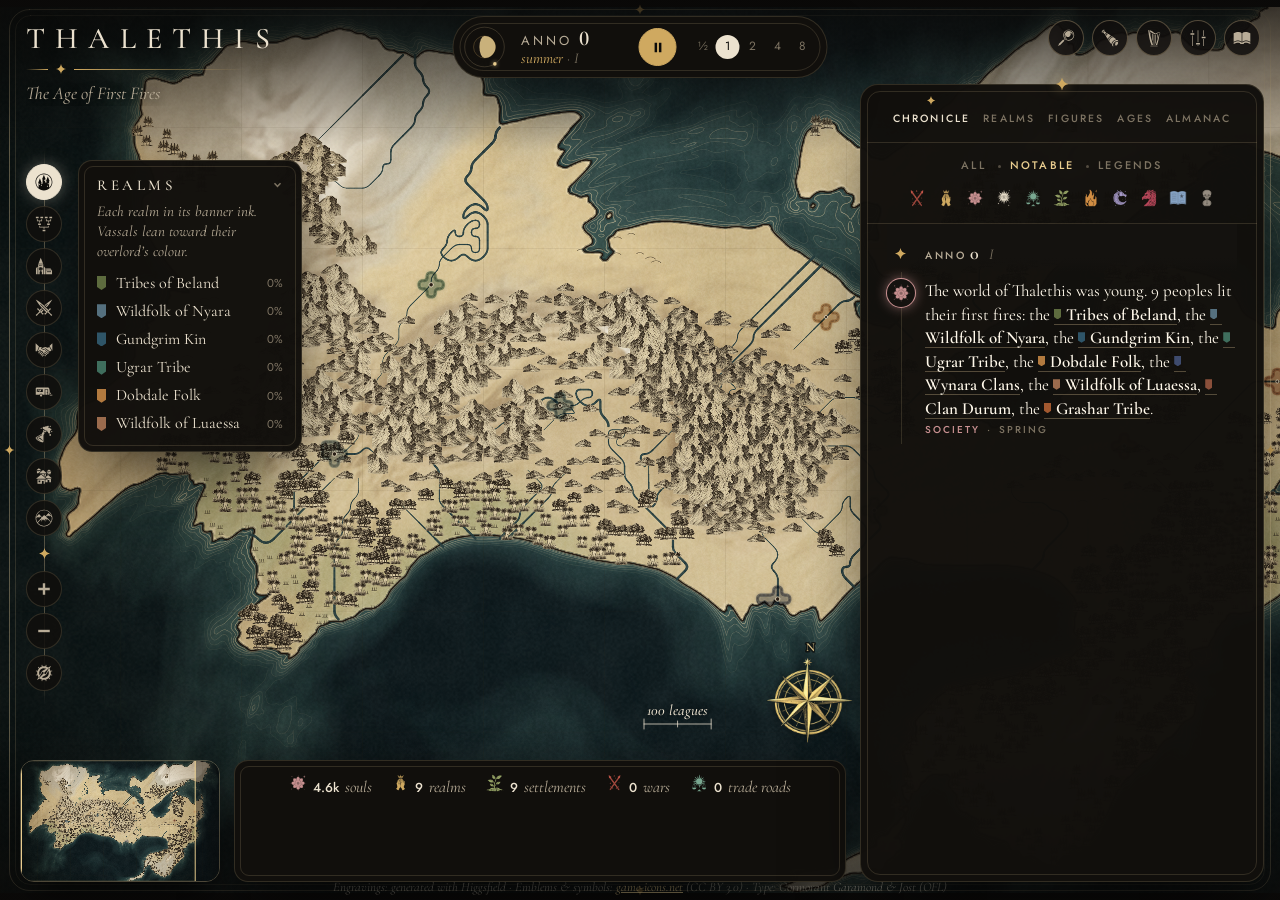
==== commit baaf2b89: "Engraved atlas: Higgsfield art for the map, heraldry and emblems - Map repainted as a kraft-paper ch" ====
--- a/index.html
+++ b/index.html
@@ -376,7 +376,8 @@
 .modal .log,.modal .btn-line{position:relative;z-index:1}
 .modal .btn-line{margin-top:18px}
 .loading{position:fixed;inset:0;z-index:50;display:flex;flex-direction:column;align-items:center;justify-content:center;gap:14px;background:radial-gradient(60% 55% at 50% 45%,#1d1813,#0a0908)}
-.load-star{width:96px;height:96px;animation:spin 20s linear infinite}
+.load-card{width:min(230px,42vw);aspect-ratio:540/732;border-radius:14px;box-shadow:0 40px 90px -30px #000,0 0 0 1px rgba(207,169,96,.22);animation:hover 5s ease-in-out infinite alternate}
+@keyframes hover{from{transform:translateY(-4px)}to{transform:translateY(5px)}}
 @keyframes spin{to{transform:rotate(360deg)}}
 .load-title{font-weight:500;font-size:28px;letter-spacing:.42em;text-transform:uppercase;margin-right:-.42em}
 .load-sub{color:var(--bone-3);font-style:italic;font-size:17px;animation:breathe 1.8s ease-in-out infinite alternate}
@@ -408,7 +409,14 @@
   [data-tip]:hover::after{display:none}
   #sideBtn{display:none}
 }
-@media (prefers-reduced-motion:reduce){.ev.fresh,.herald,.load-star,.load-sub{animation:none}.codex,.strip{transition:none}}
+@media (prefers-reduced-motion:reduce){.ev.fresh,.herald,.load-card,.load-sub{animation:none}.codex,.strip{transition:none}}
+
+/* engraved emblems, tinted through a mask */
+.emb{display:inline-block;flex:none;width:1em;height:1em;background:currentColor;-webkit-mask-size:contain;mask-size:contain;-webkit-mask-repeat:no-repeat;mask-repeat:no-repeat;-webkit-mask-position:center;mask-position:center}
+.emb.sigil{width:1.1em;height:1.1em;vertical-align:-.18em}
+.sg .emb{width:18px;height:18px}
+.ev .ic .emb{width:20px;height:20px}
+.herald .ic .emb{width:30px;height:30px}
 </style>
 
 <div class="app" id="app">
@@ -455,7 +463,7 @@
 
   <div class="popover card" id="settings" hidden>
     <div class="label">The map</div>
-    <label class="opt"><span>Drifting clouds</span><input type="checkbox" id="optClouds" checked><i></i></label>
+    <label class="opt"><span>Drifting clouds</span><input type="checkbox" id="optClouds"><i></i></label>
     <label class="opt"><span>Fields &amp; farmland</span><input type="checkbox" id="optFarms" checked><i></i></label>
     <div class="opt"><span>Names</span><div class="words" id="optLabels"><button type="button" data-v="0">none</button><button type="button" data-v="1">few</button><button type="button" data-v="2" aria-pressed="true">all</button></div></div>
     <div class="label">The world</div>
@@ -522,15 +530,18 @@
   </div>
   <div class="modal card" id="banner" hidden></div>
   <div class="loading" id="loading">
-    <svg class="load-star" viewBox="0 0 100 100" aria-hidden="true"><circle cx="50" cy="50" r="44" fill="none" stroke="#cfa960" stroke-opacity=".35" stroke-width=".6"/><ellipse cx="50" cy="50" rx="44" ry="14" fill="none" stroke="#cfa960" stroke-opacity=".3" stroke-width=".6"/><path d="M50 22Q52.5 47.5 78 50Q52.5 52.5 50 78Q47.5 52.5 22 50Q47.5 47.5 50 22Z" fill="#cfa960"/></svg>
+    <img class="load-card" id="loadCard" alt="">
     <div class="load-title">The Living Atlas</div>
     <div class="load-sub" id="loadingSub">raising mountains</div>
   </div>
-  <footer class="credit">Emblems &amp; symbols: <a href="https://game-icons.net" target="_blank" rel="noopener">game-icons.net</a> (CC BY 3.0) · Type: Cormorant Garamond &amp; Jost (OFL)</footer>
+  <footer class="credit">Engravings: generated with Higgsfield · Emblems &amp; symbols: <a href="https://game-icons.net" target="_blank" rel="noopener">game-icons.net</a> (CC BY 3.0) · Type: Cormorant Garamond &amp; Jost (OFL)</footer>
 </div>
 <div id="sprite" aria-hidden="true"></div>
 
 <script>
+/* generated by tools/pack_art.py from assets/ (Higgsfield-generated art) */
+const ART={"stamp":{"castle":"[data-uri]","forest":"[data-uri]","fort":"[data-uri]","hill":"[data-uri]","palms":"[data-uri]","peak":"[data-uri]","pines":"[data-uri]","range":"[data-uri]","temple":"[data-uri]","tower":"[data-uri]